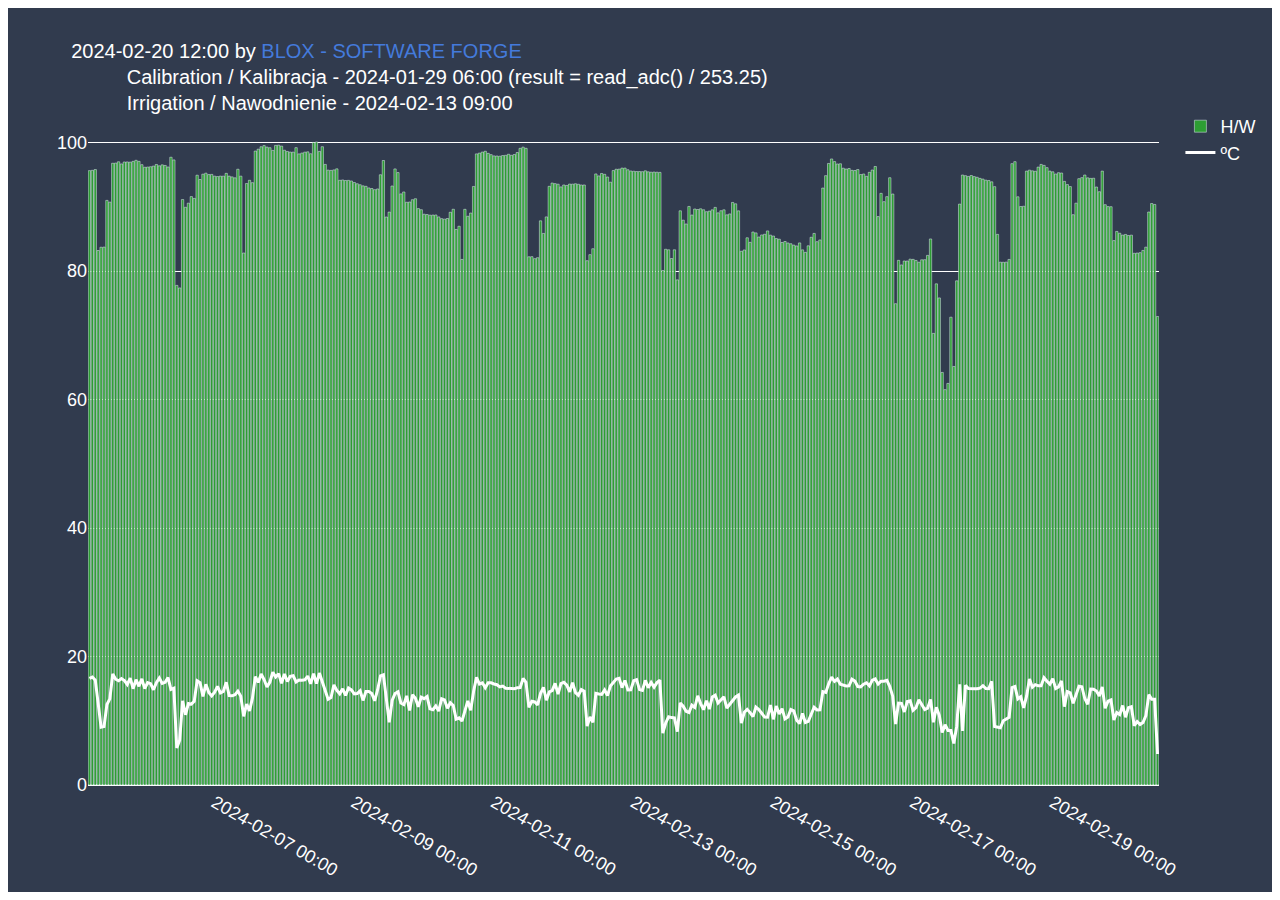
==== bar_modHUM.html @ 8aa709dc "2024-02-20 12:00 - Save: bar_modHUM.html" ====
<html>
<head><meta charset="utf-8" /></head>
<body>
    <div>                        <script type="text/javascript">window.PlotlyConfig = {MathJaxConfig: 'local'};</script>
        <script type="text/javascript">/**
* plotly.js v2.27.0
* Copyright 2012-2023, Plotly, Inc.
* All rights reserved.
* Licensed under the MIT license
*/
/*! For license information please see plotly.min.js.LICENSE.txt */
!function(t,e){"object"==typeof exports&&"object"==typeof module?module.exports=e():"function"==typeof define&&define.amd?define([],e):"object"==typeof exports?exports.Plotly=e():t.Plotly=e()}(self,(function(){return function(){var t={98847:function(t,e,r){"use strict";var n=r(71828),i={"X,X div":'direction:ltr;font-family:"Open Sans",verdana,arial,sans-serif;margin:0;padding:0;',"X input,X button":'font-family:"Open Sans",verdana,arial,sans-serif;',"X input:focus,X button:focus":"outline:none;","X a":"text-decoration:none;","X a:hover":"text-decoration:none;","X .crisp":"shape-rendering:crispEdges;","X .user-select-none":"-webkit-user-select:none;-moz-user-select:none;-ms-user-select:none;-o-user-select:none;user-select:none;","X svg":"overflow:hidden;","X svg a":"fill:#447adb;","X svg a:hover":"fill:#3c6dc5;","X .main-svg":"position:absolute;top:0;left:0;pointer-events:none;","X .main-svg .draglayer":"pointer-events:all;","X .cursor-default":"cursor:default;","X .cursor-pointer":"cursor:pointer;","X .cursor-crosshair":"cursor:crosshair;","X .cursor-move":"cursor:move;","X .cursor-col-resize":"cursor:col-resize;","X .cursor-row-resize":"cursor:row-resize;","X .cursor-ns-resize":"cursor:ns-resize;","X .cursor-ew-resize":"cursor:ew-resize;","X .cursor-sw-resize":"cursor:sw-resize;","X .cursor-s-resize":"cursor:s-resize;","X .cursor-se-resize":"cursor:se-resize;","X .cursor-w-resize":"cursor:w-resize;","X .cursor-e-resize":"cursor:e-resize;","X .cursor-nw-resize":"cursor:nw-resize;","X .cursor-n-resize":"cursor:n-resize;","X .cursor-ne-resize":"cursor:ne-resize;","X .cursor-grab":"cursor:-webkit-grab;cursor:grab;","X .modebar":"position:absolute;top:2px;right:2px;","X .ease-bg":"-webkit-transition:background-color .3s ease 0s;-moz-transition:background-color .3s ease 0s;-ms-transition:background-color .3s ease 0s;-o-transition:background-color .3s ease 0s;transition:background-color .3s ease 0s;","X .modebar--hover>:not(.watermark)":"opacity:0;-webkit-transition:opacity .3s ease 0s;-moz-transition:opacity .3s ease 0s;-ms-transition:opacity .3s ease 0s;-o-transition:opacity .3s ease 0s;transition:opacity .3s ease 0s;","X:hover .modebar--hover .modebar-group":"opacity:1;","X .modebar-group":"float:left;display:inline-block;box-sizing:border-box;padding-left:8px;position:relative;vertical-align:middle;white-space:nowrap;","X .modebar-btn":"position:relative;font-size:16px;padding:3px 4px;height:22px;cursor:pointer;line-height:normal;box-sizing:border-box;","X .modebar-btn svg":"position:relative;top:2px;","X .modebar.vertical":"display:flex;flex-direction:column;flex-wrap:wrap;align-content:flex-end;max-height:100%;","X .modebar.vertical svg":"top:-1px;","X .modebar.vertical .modebar-group":"display:block;float:none;padding-left:0px;padding-bottom:8px;","X .modebar.vertical .modebar-group .modebar-btn":"display:block;text-align:center;","X [data-title]:before,X [data-title]:after":"position:absolute;-webkit-transform:translate3d(0, 0, 0);-moz-transform:translate3d(0, 0, 0);-ms-transform:translate3d(0, 0, 0);-o-transform:translate3d(0, 0, 0);transform:translate3d(0, 0, 0);display:none;opacity:0;z-index:1001;pointer-events:none;top:110%;right:50%;","X [data-title]:hover:before,X [data-title]:hover:after":"display:block;opacity:1;","X [data-title]:before":'content:"";position:absolute;background:rgba(0,0,0,0);border:6px solid rgba(0,0,0,0);z-index:1002;margin-top:-12px;border-bottom-color:#69738a;margin-right:-6px;',"X [data-title]:after":"content:attr(data-title);background:#69738a;color:#fff;padding:8px 10px;font-size:12px;line-height:12px;white-space:nowrap;margin-right:-18px;border-radius:2px;","X .vertical [data-title]:before,X .vertical [data-title]:after":"top:0%;right:200%;","X .vertical [data-title]:before":"border:6px solid rgba(0,0,0,0);border-left-color:#69738a;margin-top:8px;margin-right:-30px;",Y:'font-family:"Open Sans",verdana,arial,sans-serif;position:fixed;top:50px;right:20px;z-index:10000;font-size:10pt;max-width:180px;',"Y p":"margin:0;","Y .notifier-note":"min-width:180px;max-width:250px;border:1px solid #fff;z-index:3000;margin:0;background-color:#8c97af;background-color:rgba(140,151,175,.9);color:#fff;padding:10px;overflow-wrap:break-word;word-wrap:break-word;-ms-hyphens:auto;-webkit-hyphens:auto;hyphens:auto;","Y .notifier-close":"color:#fff;opacity:.8;float:right;padding:0 5px;background:none;border:none;font-size:20px;font-weight:bold;line-height:20px;","Y .notifier-close:hover":"color:#444;text-decoration:none;cursor:pointer;"};for(var a in i){var o=a.replace(/^,/," ,").replace(/X/g,".js-plotly-plot .plotly").replace(/Y/g,".plotly-notifier");n.addStyleRule(o,i[a])}},98222:function(t,e,r){"use strict";t.exports=r(82887)},27206:function(t,e,r){"use strict";t.exports=r(60822)},59893:function(t,e,r){"use strict";t.exports=r(23381)},5224:function(t,e,r){"use strict";t.exports=r(83832)},59509:function(t,e,r){"use strict";t.exports=r(72201)},75557:function(t,e,r){"use strict";t.exports=r(91815)},40338:function(t,e,r){"use strict";t.exports=r(21462)},35080:function(t,e,r){"use strict";t.exports=r(51319)},61396:function(t,e,r){"use strict";t.exports=r(57516)},40549:function(t,e,r){"use strict";t.exports=r(98128)},49866:function(t,e,r){"use strict";t.exports=r(99442)},36089:function(t,e,r){"use strict";t.exports=r(93740)},19548:function(t,e,r){"use strict";t.exports=r(8729)},35831:function(t,e,r){"use strict";t.exports=r(93814)},61039:function(t,e,r){"use strict";t.exports=r(14382)},97040:function(t,e,r){"use strict";t.exports=r(51759)},77986:function(t,e,r){"use strict";t.exports=r(10421)},24296:function(t,e,r){"use strict";t.exports=r(43102)},58872:function(t,e,r){"use strict";t.exports=r(92165)},29626:function(t,e,r){"use strict";t.exports=r(3325)},65591:function(t,e,r){"use strict";t.exports=r(36071)},69738:function(t,e,r){"use strict";t.exports=r(43905)},92650:function(t,e,r){"use strict";t.exports=r(35902)},35630:function(t,e,r){"use strict";t.exports=r(69816)},73434:function(t,e,r){"use strict";t.exports=r(94507)},27909:function(t,e,r){"use strict";var n=r(19548);n.register([r(27206),r(5224),r(58872),r(65591),r(69738),r(92650),r(49866),r(25743),r(6197),r(97040),r(85461),r(73434),r(54201),r(81299),r(47645),r(35630),r(77986),r(83043),r(93005),r(96881),r(4534),r(50581),r(40549),r(77900),r(47582),r(35080),r(21641),r(17280),r(5861),r(29626),r(10021),r(65317),r(96268),r(61396),r(35831),r(16122),r(46163),r(40344),r(40338),r(48131),r(36089),r(55334),r(75557),r(19440),r(99488),r(59893),r(97393),r(98222),r(61039),r(24296),r(66398),r(59509)]),t.exports=n},46163:function(t,e,r){"use strict";t.exports=r(15154)},96881:function(t,e,r){"use strict";t.exports=r(64943)},50581:function(t,e,r){"use strict";t.exports=r(21164)},55334:function(t,e,r){"use strict";t.exports=r(54186)},65317:function(t,e,r){"use strict";t.exports=r(94873)},10021:function(t,e,r){"use strict";t.exports=r(67618)},54201:function(t,e,r){"use strict";t.exports=r(58810)},5861:function(t,e,r){"use strict";t.exports=r(20593)},16122:function(t,e,r){"use strict";t.exports=r(29396)},83043:function(t,e,r){"use strict";t.exports=r(13551)},48131:function(t,e,r){"use strict";t.exports=r(46858)},47582:function(t,e,r){"use strict";t.exports=r(17988)},21641:function(t,e,r){"use strict";t.exports=r(68868)},96268:function(t,e,r){"use strict";t.exports=r(20467)},19440:function(t,e,r){"use strict";t.exports=r(91271)},99488:function(t,e,r){"use strict";t.exports=r(21461)},97393:function(t,e,r){"use strict";t.exports=r(85956)},25743:function(t,e,r){"use strict";t.exports=r(52979)},66398:function(t,e,r){"use strict";t.exports=r(32275)},17280:function(t,e,r){"use strict";t.exports=r(6419)},77900:function(t,e,r){"use strict";t.exports=r(61510)},81299:function(t,e,r){"use strict";t.exports=r(87619)},93005:function(t,e,r){"use strict";t.exports=r(93601)},40344:function(t,e,r){"use strict";t.exports=r(96595)},47645:function(t,e,r){"use strict";t.exports=r(70954)},6197:function(t,e,r){"use strict";t.exports=r(47462)},4534:function(t,e,r){"use strict";t.exports=r(17659)},85461:function(t,e,r){"use strict";t.exports=r(19990)},82884:function(t){"use strict";t.exports=[{path:"",backoff:0},{path:"M-2.4,-3V3L0.6,0Z",backoff:.6},{path:"M-3.7,-2.5V2.5L1.3,0Z",backoff:1.3},{path:"M-4.45,-3L-1.65,-0.2V0.2L-4.45,3L1.55,0Z",backoff:1.55},{path:"M-2.2,-2.2L-0.2,-0.2V0.2L-2.2,2.2L-1.4,3L1.6,0L-1.4,-3Z",backoff:1.6},{path:"M-4.4,-2.1L-0.6,-0.2V0.2L-4.4,2.1L-4,3L2,0L-4,-3Z",backoff:2},{path:"M2,0A2,2 0 1,1 0,-2A2,2 0 0,1 2,0Z",backoff:0,noRotate:!0},{path:"M2,2V-2H-2V2Z",backoff:0,noRotate:!0}]},50215:function(t,e,r){"use strict";var n=r(82884),i=r(41940),a=r(85555),o=r(44467).templatedArray;r(24695),t.exports=o("annotation",{visible:{valType:"boolean",dflt:!0,editType:"calc+arraydraw"},text:{valType:"string",editType:"calc+arraydraw"},textangle:{valType:"angle",dflt:0,editType:"calc+arraydraw"},font:i({editType:"calc+arraydraw",colorEditType:"arraydraw"}),width:{valType:"number",min:1,dflt:null,editType:"calc+arraydraw"},height:{valType:"number",min:1,dflt:null,editType:"calc+arraydraw"},opacity:{valType:"number",min:0,max:1,dflt:1,editType:"arraydraw"},align:{valType:"enumerated",values:["left","center","right"],dflt:"center",editType:"arraydraw"},valign:{valType:"enumerated",values:["top","middle","bottom"],dflt:"middle",editType:"arraydraw"},bgcolor:{valType:"color",dflt:"rgba(0,0,0,0)",editType:"arraydraw"},bordercolor:{valType:"color",dflt:"rgba(0,0,0,0)",editType:"arraydraw"},borderpad:{valType:"number",min:0,dflt:1,editType:"calc+arraydraw"},borderwidth:{valType:"number",min:0,dflt:1,editType:"calc+arraydraw"},showarrow:{valType:"boolean",dflt:!0,editType:"calc+arraydraw"},arrowcolor:{valType:"color",editType:"arraydraw"},arrowhead:{valType:"integer",min:0,max:n.length,dflt:1,editType:"arraydraw"},startarrowhead:{valType:"integer",min:0,max:n.length,dflt:1,editType:"arraydraw"},arrowside:{valType:"flaglist",flags:["end","start"],extras:["none"],dflt:"end",editType:"arraydraw"},arrowsize:{valType:"number",min:.3,dflt:1,editType:"calc+arraydraw"},startarrowsize:{valType:"number",min:.3,dflt:1,editType:"calc+arraydraw"},arrowwidth:{valType:"number",min:.1,editType:"calc+arraydraw"},standoff:{valType:"number",min:0,dflt:0,editType:"calc+arraydraw"},startstandoff:{valType:"number",min:0,dflt:0,editType:"calc+arraydraw"},ax:{valType:"any",editType:"calc+arraydraw"},ay:{valType:"any",editType:"calc+arraydraw"},axref:{valType:"enumerated",dflt:"pixel",values:["pixel",a.idRegex.x.toString()],editType:"calc"},ayref:{valType:"enumerated",dflt:"pixel",values:["pixel",a.idRegex.y.toString()],editType:"calc"},xref:{valType:"enumerated",values:["paper",a.idRegex.x.toString()],editType:"calc"},x:{valType:"any",editType:"calc+arraydraw"},xanchor:{valType:"enumerated",values:["auto","left","center","right"],dflt:"auto",editType:"calc+arraydraw"},xshift:{valType:"number",dflt:0,editType:"calc+arraydraw"},yref:{valType:"enumerated",values:["paper",a.idRegex.y.toString()],editType:"calc"},y:{valType:"any",editType:"calc+arraydraw"},yanchor:{valType:"enumerated",values:["auto","top","middle","bottom"],dflt:"auto",editType:"calc+arraydraw"},yshift:{valType:"number",dflt:0,editType:"calc+arraydraw"},clicktoshow:{valType:"enumerated",values:[!1,"onoff","onout"],dflt:!1,editType:"arraydraw"},xclick:{valType:"any",editType:"arraydraw"},yclick:{valType:"any",editType:"arraydraw"},hovertext:{valType:"string",editType:"arraydraw"},hoverlabel:{bgcolor:{valType:"color",editType:"arraydraw"},bordercolor:{valType:"color",editType:"arraydraw"},font:i({editType:"arraydraw"}),editType:"arraydraw"},captureevents:{valType:"boolean",editType:"arraydraw"},editType:"calc",_deprecated:{ref:{valType:"string",editType:"calc"}}})},3749:function(t,e,r){"use strict";var n=r(71828),i=r(89298),a=r(92605).draw;function o(t){var e=t._fullLayout;n.filterVisible(e.annotations).forEach((function(e){var r=i.getFromId(t,e.xref),n=i.getFromId(t,e.yref),a=i.getRefType(e.xref),o=i.getRefType(e.yref);e._extremes={},"range"===a&&s(e,r),"range"===o&&s(e,n)}))}function s(t,e){var r,n=e._id,a=n.charAt(0),o=t[a],s=t["a"+a],l=t[a+"ref"],u=t["a"+a+"ref"],c=t["_"+a+"padplus"],f=t["_"+a+"padminus"],h={x:1,y:-1}[a]*t[a+"shift"],p=3*t.arrowsize*t.arrowwidth||0,d=p+h,v=p-h,g=3*t.startarrowsize*t.arrowwidth||0,y=g+h,m=g-h;if(u===l){var x=i.findExtremes(e,[e.r2c(o)],{ppadplus:d,ppadminus:v}),b=i.findExtremes(e,[e.r2c(s)],{ppadplus:Math.max(c,y),ppadminus:Math.max(f,m)});r={min:[x.min[0],b.min[0]],max:[x.max[0],b.max[0]]}}else y=s?y+s:y,m=s?m-s:m,r=i.findExtremes(e,[e.r2c(o)],{ppadplus:Math.max(c,d,y),ppadminus:Math.max(f,v,m)});t._extremes[n]=r}t.exports=function(t){var e=t._fullLayout;if(n.filterVisible(e.annotations).length&&t._fullData.length)return n.syncOrAsync([a,o],t)}},44317:function(t,e,r){"use strict";var n=r(71828),i=r(73972),a=r(44467).arrayEditor;function o(t,e){var r,n,i,a,o,l,u,c=t._fullLayout.annotations,f=[],h=[],p=[],d=(e||[]).length;for(r=0;r<c.length;r++)if(a=(i=c[r]).clicktoshow){for(n=0;n<d;n++)if(l=(o=e[n]).xaxis,u=o.yaxis,l._id===i.xref&&u._id===i.yref&&l.d2r(o.x)===s(i._xclick,l)&&u.d2r(o.y)===s(i._yclick,u)){(i.visible?"onout"===a?h:p:f).push(r);break}n===d&&i.visible&&"onout"===a&&h.push(r)}return{on:f,off:h,explicitOff:p}}function s(t,e){return"log"===e.type?e.l2r(t):e.d2r(t)}t.exports={hasClickToShow:function(t,e){var r=o(t,e);return r.on.length>0||r.explicitOff.length>0},onClick:function(t,e){var r,s,l=o(t,e),u=l.on,c=l.off.concat(l.explicitOff),f={},h=t._fullLayout.annotations;if(u.length||c.length){for(r=0;r<u.length;r++)(s=a(t.layout,"annotations",h[u[r]])).modifyItem("visible",!0),n.extendFlat(f,s.getUpdateObj());for(r=0;r<c.length;r++)(s=a(t.layout,"annotations",h[c[r]])).modifyItem("visible",!1),n.extendFlat(f,s.getUpdateObj());return i.call("update",t,{},f)}}}},25625:function(t,e,r){"use strict";var n=r(71828),i=r(7901);t.exports=function(t,e,r,a){a("opacity");var o=a("bgcolor"),s=a("bordercolor"),l=i.opacity(s);a("borderpad");var u=a("borderwidth"),c=a("showarrow");if(a("text",c?" ":r._dfltTitle.annotation),a("textangle"),n.coerceFont(a,"font",r.font),a("width"),a("align"),a("height")&&a("valign"),c){var f,h,p=a("arrowside");-1!==p.indexOf("end")&&(f=a("arrowhead"),h=a("arrowsize")),-1!==p.indexOf("start")&&(a("startarrowhead",f),a("startarrowsize",h)),a("arrowcolor",l?e.bordercolor:i.defaultLine),a("arrowwidth",2*(l&&u||1)),a("standoff"),a("startstandoff")}var d=a("hovertext"),v=r.hoverlabel||{};if(d){var g=a("hoverlabel.bgcolor",v.bgcolor||(i.opacity(o)?i.rgb(o):i.defaultLine)),y=a("hoverlabel.bordercolor",v.bordercolor||i.contrast(g));n.coerceFont(a,"hoverlabel.font",{family:v.font.family,size:v.font.size,color:v.font.color||y})}a("captureevents",!!d)}},94128:function(t,e,r){"use strict";var n=r(92770),i=r(58163);t.exports=function(t,e,r,a){e=e||{};var o="log"===r&&"linear"===e.type,s="linear"===r&&"log"===e.type;if(o||s)for(var l,u,c=t._fullLayout.annotations,f=e._id.charAt(0),h=0;h<c.length;h++)l=c[h],u="annotations["+h+"].",l[f+"ref"]===e._id&&p(f),l["a"+f+"ref"]===e._id&&p("a"+f);function p(t){var r=l[t],s=null;s=o?i(r,e.range):Math.pow(10,r),n(s)||(s=null),a(u+t,s)}}},84046:function(t,e,r){"use strict";var n=r(71828),i=r(89298),a=r(85501),o=r(25625),s=r(50215);function l(t,e,r){function a(r,i){return n.coerce(t,e,s,r,i)}var l=a("visible"),u=a("clicktoshow");if(l||u){o(t,e,r,a);for(var c=e.showarrow,f=["x","y"],h=[-10,-30],p={_fullLayout:r},d=0;d<2;d++){var v=f[d],g=i.coerceRef(t,e,p,v,"","paper");if("paper"!==g&&i.getFromId(p,g)._annIndices.push(e._index),i.coercePosition(e,p,a,g,v,.5),c){var y="a"+v,m=i.coerceRef(t,e,p,y,"pixel",["pixel","paper"]);"pixel"!==m&&m!==g&&(m=e[y]="pixel");var x="pixel"===m?h[d]:.4;i.coercePosition(e,p,a,m,y,x)}a(v+"anchor"),a(v+"shift")}if(n.noneOrAll(t,e,["x","y"]),c&&n.noneOrAll(t,e,["ax","ay"]),u){var b=a("xclick"),_=a("yclick");e._xclick=void 0===b?e.x:i.cleanPosition(b,p,e.xref),e._yclick=void 0===_?e.y:i.cleanPosition(_,p,e.yref)}}}t.exports=function(t,e){a(t,e,{name:"annotations",handleItemDefaults:l})}},92605:function(t,e,r){"use strict";var n=r(39898),i=r(73972),a=r(74875),o=r(71828),s=o.strTranslate,l=r(89298),u=r(7901),c=r(91424),f=r(30211),h=r(63893),p=r(6964),d=r(28569),v=r(44467).arrayEditor,g=r(13011);function y(t,e){var r=t._fullLayout.annotations[e]||{},n=l.getFromId(t,r.xref),i=l.getFromId(t,r.yref);n&&n.setScale(),i&&i.setScale(),x(t,r,e,!1,n,i)}function m(t,e,r,n,i){var a=i[r],o=i[r+"ref"],s=-1!==r.indexOf("y"),u="domain"===l.getRefType(o),c=s?n.h:n.w;return t?u?a+(s?-e:e)/t._length:t.p2r(t.r2p(a)+e):a+(s?-e:e)/c}function x(t,e,r,a,y,x){var b,_,w=t._fullLayout,T=t._fullLayout._size,k=t._context.edits;a?(b="annotation-"+a,_=a+".annotations"):(b="annotation",_="annotations");var A=v(t.layout,_,e),M=A.modifyBase,S=A.modifyItem,E=A.getUpdateObj;w._infolayer.selectAll("."+b+'[data-index="'+r+'"]').remove();var L="clip"+w._uid+"_ann"+r;if(e._input&&!1!==e.visible){var C={x:{},y:{}},P=+e.textangle||0,O=w._infolayer.append("g").classed(b,!0).attr("data-index",String(r)).style("opacity",e.opacity),I=O.append("g").classed("annotation-text-g",!0),D=k[e.showarrow?"annotationTail":"annotationPosition"],z=e.captureevents||k.annotationText||D,R=I.append("g").style("pointer-events",z?"all":null).call(p,"pointer").on("click",(function(){t._dragging=!1,t.emit("plotly_clickannotation",Z(n.event))}));e.hovertext&&R.on("mouseover",(function(){var r=e.hoverlabel,n=r.font,i=this.getBoundingClientRect(),a=t.getBoundingClientRect();f.loneHover({x0:i.left-a.left,x1:i.right-a.left,y:(i.top+i.bottom)/2-a.top,text:e.hovertext,color:r.bgcolor,borderColor:r.bordercolor,fontFamily:n.family,fontSize:n.size,fontColor:n.color},{container:w._hoverlayer.node(),outerContainer:w._paper.node(),gd:t})})).on("mouseout",(function(){f.loneUnhover(w._hoverlayer.node())}));var F=e.borderwidth,B=e.borderpad,N=F+B,j=R.append("rect").attr("class","bg").style("stroke-width",F+"px").call(u.stroke,e.bordercolor).call(u.fill,e.bgcolor),U=e.width||e.height,V=w._topclips.selectAll("#"+L).data(U?[0]:[]);V.enter().append("clipPath").classed("annclip",!0).attr("id",L).append("rect"),V.exit().remove();var H=e.font,q=w._meta?o.templateString(e.text,w._meta):e.text,G=R.append("text").classed("annotation-text",!0).text(q);k.annotationText?G.call(h.makeEditable,{delegate:R,gd:t}).call(Y).on("edit",(function(r){e.text=r,this.call(Y),S("text",r),y&&y.autorange&&M(y._name+".autorange",!0),x&&x.autorange&&M(x._name+".autorange",!0),i.call("_guiRelayout",t,E())})):G.call(Y)}else n.selectAll("#"+L).remove();function Z(t){var n={index:r,annotation:e._input,fullAnnotation:e,event:t};return a&&(n.subplotId=a),n}function Y(r){return r.call(c.font,H).attr({"text-anchor":{left:"start",right:"end"}[e.align]||"middle"}),h.convertToTspans(r,t,W),r}function W(){var r=G.selectAll("a");1===r.size()&&r.text()===G.text()&&R.insert("a",":first-child").attr({"xlink:xlink:href":r.attr("xlink:href"),"xlink:xlink:show":r.attr("xlink:show")}).style({cursor:"pointer"}).node().appendChild(j.node());var n=R.select(".annotation-text-math-group"),f=!n.empty(),v=c.bBox((f?n:G).node()),b=v.width,_=v.height,A=e.width||b,z=e.height||_,B=Math.round(A+2*N),H=Math.round(z+2*N);function q(t,e){return"auto"===e&&(e=t<1/3?"left":t>2/3?"right":"center"),{center:0,middle:0,left:.5,bottom:-.5,right:-.5,top:.5}[e]}for(var Y=!1,W=["x","y"],X=0;X<W.length;X++){var J,K,$,Q,tt,et=W[X],rt=e[et+"ref"]||et,nt=e["a"+et+"ref"],it={x:y,y:x}[et],at=(P+("x"===et?0:-90))*Math.PI/180,ot=B*Math.cos(at),st=H*Math.sin(at),lt=Math.abs(ot)+Math.abs(st),ut=e[et+"anchor"],ct=e[et+"shift"]*("x"===et?1:-1),ft=C[et],ht=l.getRefType(rt);if(it&&"domain"!==ht){var pt=it.r2fraction(e[et]);(pt<0||pt>1)&&(nt===rt?((pt=it.r2fraction(e["a"+et]))<0||pt>1)&&(Y=!0):Y=!0),J=it._offset+it.r2p(e[et]),Q=.5}else{var dt="domain"===ht;"x"===et?($=e[et],J=dt?it._offset+it._length*$:J=T.l+T.w*$):($=1-e[et],J=dt?it._offset+it._length*$:J=T.t+T.h*$),Q=e.showarrow?.5:$}if(e.showarrow){ft.head=J;var vt=e["a"+et];if(tt=ot*q(.5,e.xanchor)-st*q(.5,e.yanchor),nt===rt){var gt=l.getRefType(nt);"domain"===gt?("y"===et&&(vt=1-vt),ft.tail=it._offset+it._length*vt):"paper"===gt?"y"===et?(vt=1-vt,ft.tail=T.t+T.h*vt):ft.tail=T.l+T.w*vt:ft.tail=it._offset+it.r2p(vt),K=tt}else ft.tail=J+vt,K=tt+vt;ft.text=ft.tail+tt;var yt=w["x"===et?"width":"height"];if("paper"===rt&&(ft.head=o.constrain(ft.head,1,yt-1)),"pixel"===nt){var mt=-Math.max(ft.tail-3,ft.text),xt=Math.min(ft.tail+3,ft.text)-yt;mt>0?(ft.tail+=mt,ft.text+=mt):xt>0&&(ft.tail-=xt,ft.text-=xt)}ft.tail+=ct,ft.head+=ct}else K=tt=lt*q(Q,ut),ft.text=J+tt;ft.text+=ct,tt+=ct,K+=ct,e["_"+et+"padplus"]=lt/2+K,e["_"+et+"padminus"]=lt/2-K,e["_"+et+"size"]=lt,e["_"+et+"shift"]=tt}if(Y)R.remove();else{var bt=0,_t=0;if("left"!==e.align&&(bt=(A-b)*("center"===e.align?.5:1)),"top"!==e.valign&&(_t=(z-_)*("middle"===e.valign?.5:1)),f)n.select("svg").attr({x:N+bt-1,y:N+_t}).call(c.setClipUrl,U?L:null,t);else{var wt=N+_t-v.top,Tt=N+bt-v.left;G.call(h.positionText,Tt,wt).call(c.setClipUrl,U?L:null,t)}V.select("rect").call(c.setRect,N,N,A,z),j.call(c.setRect,F/2,F/2,B-F,H-F),R.call(c.setTranslate,Math.round(C.x.text-B/2),Math.round(C.y.text-H/2)),I.attr({transform:"rotate("+P+","+C.x.text+","+C.y.text+")"});var kt,At=function(r,n){O.selectAll(".annotation-arrow-g").remove();var l=C.x.head,f=C.y.head,h=C.x.tail+r,p=C.y.tail+n,v=C.x.text+r,b=C.y.text+n,_=o.rotationXYMatrix(P,v,b),w=o.apply2DTransform(_),A=o.apply2DTransform2(_),L=+j.attr("width"),D=+j.attr("height"),z=v-.5*L,F=z+L,B=b-.5*D,N=B+D,U=[[z,B,z,N],[z,N,F,N],[F,N,F,B],[F,B,z,B]].map(A);if(!U.reduce((function(t,e){return t^!!o.segmentsIntersect(l,f,l+1e6,f+1e6,e[0],e[1],e[2],e[3])}),!1)){U.forEach((function(t){var e=o.segmentsIntersect(h,p,l,f,t[0],t[1],t[2],t[3]);e&&(h=e.x,p=e.y)}));var V=e.arrowwidth,H=e.arrowcolor,q=e.arrowside,G=O.append("g").style({opacity:u.opacity(H)}).classed("annotation-arrow-g",!0),Z=G.append("path").attr("d","M"+h+","+p+"L"+l+","+f).style("stroke-width",V+"px").call(u.stroke,u.rgb(H));if(g(Z,q,e),k.annotationPosition&&Z.node().parentNode&&!a){var Y=l,W=f;if(e.standoff){var X=Math.sqrt(Math.pow(l-h,2)+Math.pow(f-p,2));Y+=e.standoff*(h-l)/X,W+=e.standoff*(p-f)/X}var J,K,$=G.append("path").classed("annotation-arrow",!0).classed("anndrag",!0).classed("cursor-move",!0).attr({d:"M3,3H-3V-3H3ZM0,0L"+(h-Y)+","+(p-W),transform:s(Y,W)}).style("stroke-width",V+6+"px").call(u.stroke,"rgba(0,0,0,0)").call(u.fill,"rgba(0,0,0,0)");d.init({element:$.node(),gd:t,prepFn:function(){var t=c.getTranslate(R);J=t.x,K=t.y,y&&y.autorange&&M(y._name+".autorange",!0),x&&x.autorange&&M(x._name+".autorange",!0)},moveFn:function(t,r){var n=w(J,K),i=n[0]+t,a=n[1]+r;R.call(c.setTranslate,i,a),S("x",m(y,t,"x",T,e)),S("y",m(x,r,"y",T,e)),e.axref===e.xref&&S("ax",m(y,t,"ax",T,e)),e.ayref===e.yref&&S("ay",m(x,r,"ay",T,e)),G.attr("transform",s(t,r)),I.attr({transform:"rotate("+P+","+i+","+a+")"})},doneFn:function(){i.call("_guiRelayout",t,E());var e=document.querySelector(".js-notes-box-panel");e&&e.redraw(e.selectedObj)}})}}};e.showarrow&&At(0,0),D&&d.init({element:R.node(),gd:t,prepFn:function(){kt=I.attr("transform")},moveFn:function(t,r){var n="pointer";if(e.showarrow)e.axref===e.xref?S("ax",m(y,t,"ax",T,e)):S("ax",e.ax+t),e.ayref===e.yref?S("ay",m(x,r,"ay",T.w,e)):S("ay",e.ay+r),At(t,r);else{if(a)return;var i,o;if(y)i=m(y,t,"x",T,e);else{var l=e._xsize/T.w,u=e.x+(e._xshift-e.xshift)/T.w-l/2;i=d.align(u+t/T.w,l,0,1,e.xanchor)}if(x)o=m(x,r,"y",T,e);else{var c=e._ysize/T.h,f=e.y-(e._yshift+e.yshift)/T.h-c/2;o=d.align(f-r/T.h,c,0,1,e.yanchor)}S("x",i),S("y",o),y&&x||(n=d.getCursor(y?.5:i,x?.5:o,e.xanchor,e.yanchor))}I.attr({transform:s(t,r)+kt}),p(R,n)},clickFn:function(r,n){e.captureevents&&t.emit("plotly_clickannotation",Z(n))},doneFn:function(){p(R),i.call("_guiRelayout",t,E());var e=document.querySelector(".js-notes-box-panel");e&&e.redraw(e.selectedObj)}})}}}t.exports={draw:function(t){var e=t._fullLayout;e._infolayer.selectAll(".annotation").remove();for(var r=0;r<e.annotations.length;r++)e.annotations[r].visible&&y(t,r);return a.previousPromises(t)},drawOne:y,drawRaw:x}},13011:function(t,e,r){"use strict";var n=r(39898),i=r(7901),a=r(82884),o=r(71828),s=o.strScale,l=o.strRotate,u=o.strTranslate;t.exports=function(t,e,r){var o,c,f,h,p=t.node(),d=a[r.arrowhead||0],v=a[r.startarrowhead||0],g=(r.arrowwidth||1)*(r.arrowsize||1),y=(r.arrowwidth||1)*(r.startarrowsize||1),m=e.indexOf("start")>=0,x=e.indexOf("end")>=0,b=d.backoff*g+r.standoff,_=v.backoff*y+r.startstandoff;if("line"===p.nodeName){o={x:+t.attr("x1"),y:+t.attr("y1")},c={x:+t.attr("x2"),y:+t.attr("y2")};var w=o.x-c.x,T=o.y-c.y;if(h=(f=Math.atan2(T,w))+Math.PI,b&&_&&b+_>Math.sqrt(w*w+T*T))return void D();if(b){if(b*b>w*w+T*T)return void D();var k=b*Math.cos(f),A=b*Math.sin(f);c.x+=k,c.y+=A,t.attr({x2:c.x,y2:c.y})}if(_){if(_*_>w*w+T*T)return void D();var M=_*Math.cos(f),S=_*Math.sin(f);o.x-=M,o.y-=S,t.attr({x1:o.x,y1:o.y})}}else if("path"===p.nodeName){var E=p.getTotalLength(),L="";if(E<b+_)return void D();var C=p.getPointAtLength(0),P=p.getPointAtLength(.1);f=Math.atan2(C.y-P.y,C.x-P.x),o=p.getPointAtLength(Math.min(_,E)),L="0px,"+_+"px,";var O=p.getPointAtLength(E),I=p.getPointAtLength(E-.1);h=Math.atan2(O.y-I.y,O.x-I.x),c=p.getPointAtLength(Math.max(0,E-b)),L+=E-(L?_+b:b)+"px,"+E+"px",t.style("stroke-dasharray",L)}function D(){t.style("stroke-dasharray","0px,100px")}function z(e,a,o,c){e.path&&(e.noRotate&&(o=0),n.select(p.parentNode).append("path").attr({class:t.attr("class"),d:e.path,transform:u(a.x,a.y)+l(180*o/Math.PI)+s(c)}).style({fill:i.rgb(r.arrowcolor),"stroke-width":0}))}m&&z(v,o,f,y),x&&z(d,c,h,g)}},32745:function(t,e,r){"use strict";var n=r(92605),i=r(44317);t.exports={moduleType:"component",name:"annotations",layoutAttributes:r(50215),supplyLayoutDefaults:r(84046),includeBasePlot:r(76325)("annotations"),calcAutorange:r(3749),draw:n.draw,drawOne:n.drawOne,drawRaw:n.drawRaw,hasClickToShow:i.hasClickToShow,onClick:i.onClick,convertCoords:r(94128)}},26997:function(t,e,r){"use strict";var n=r(50215),i=r(30962).overrideAll,a=r(44467).templatedArray;t.exports=i(a("annotation",{visible:n.visible,x:{valType:"any"},y:{valType:"any"},z:{valType:"any"},ax:{valType:"number"},ay:{valType:"number"},xanchor:n.xanchor,xshift:n.xshift,yanchor:n.yanchor,yshift:n.yshift,text:n.text,textangle:n.textangle,font:n.font,width:n.width,height:n.height,opacity:n.opacity,align:n.align,valign:n.valign,bgcolor:n.bgcolor,bordercolor:n.bordercolor,borderpad:n.borderpad,borderwidth:n.borderwidth,showarrow:n.showarrow,arrowcolor:n.arrowcolor,arrowhead:n.arrowhead,startarrowhead:n.startarrowhead,arrowside:n.arrowside,arrowsize:n.arrowsize,startarrowsize:n.startarrowsize,arrowwidth:n.arrowwidth,standoff:n.standoff,startstandoff:n.startstandoff,hovertext:n.hovertext,hoverlabel:n.hoverlabel,captureevents:n.captureevents}),"calc","from-root")},5485:function(t,e,r){"use strict";var n=r(71828),i=r(89298);function a(t,e){var r=e.fullSceneLayout.domain,a=e.fullLayout._size,o={pdata:null,type:"linear",autorange:!1,range:[-1/0,1/0]};t._xa={},n.extendFlat(t._xa,o),i.setConvert(t._xa),t._xa._offset=a.l+r.x[0]*a.w,t._xa.l2p=function(){return.5*(1+t._pdata[0]/t._pdata[3])*a.w*(r.x[1]-r.x[0])},t._ya={},n.extendFlat(t._ya,o),i.setConvert(t._ya),t._ya._offset=a.t+(1-r.y[1])*a.h,t._ya.l2p=function(){return.5*(1-t._pdata[1]/t._pdata[3])*a.h*(r.y[1]-r.y[0])}}t.exports=function(t){for(var e=t.fullSceneLayout.annotations,r=0;r<e.length;r++)a(e[r],t);t.fullLayout._infolayer.selectAll(".annotation-"+t.id).remove()}},20226:function(t,e,r){"use strict";var n=r(71828),i=r(89298),a=r(85501),o=r(25625),s=r(26997);function l(t,e,r,a){function l(r,i){return n.coerce(t,e,s,r,i)}function u(t){var n=t+"axis",a={_fullLayout:{}};return a._fullLayout[n]=r[n],i.coercePosition(e,a,l,t,t,.5)}l("visible")&&(o(t,e,a.fullLayout,l),u("x"),u("y"),u("z"),n.noneOrAll(t,e,["x","y","z"]),e.xref="x",e.yref="y",e.zref="z",l("xanchor"),l("yanchor"),l("xshift"),l("yshift"),e.showarrow&&(e.axref="pixel",e.ayref="pixel",l("ax",-10),l("ay",-30),n.noneOrAll(t,e,["ax","ay"])))}t.exports=function(t,e,r){a(t,e,{name:"annotations",handleItemDefaults:l,fullLayout:r.fullLayout})}},82188:function(t,e,r){"use strict";var n=r(92605).drawRaw,i=r(63538),a=["x","y","z"];t.exports=function(t){for(var e=t.fullSceneLayout,r=t.dataScale,o=e.annotations,s=0;s<o.length;s++){for(var l=o[s],u=!1,c=0;c<3;c++){var f=a[c],h=l[f],p=e[f+"axis"].r2fraction(h);if(p<0||p>1){u=!0;break}}u?t.fullLayout._infolayer.select(".annotation-"+t.id+'[data-index="'+s+'"]').remove():(l._pdata=i(t.glplot.cameraParams,[e.xaxis.r2l(l.x)*r[0],e.yaxis.r2l(l.y)*r[1],e.zaxis.r2l(l.z)*r[2]]),n(t.graphDiv,l,s,t.id,l._xa,l._ya))}}},2468:function(t,e,r){"use strict";var n=r(73972),i=r(71828);t.exports={moduleType:"component",name:"annotations3d",schema:{subplots:{scene:{annotations:r(26997)}}},layoutAttributes:r(26997),handleDefaults:r(20226),includeBasePlot:function(t,e){var r=n.subplotsRegistry.gl3d;if(r)for(var a=r.attrRegex,o=Object.keys(t),s=0;s<o.length;s++){var l=o[s];a.test(l)&&(t[l].annotations||[]).length&&(i.pushUnique(e._basePlotModules,r),i.pushUnique(e._subplots.gl3d,l))}},convert:r(5485),draw:r(82188)}},7561:function(t,e,r){"use strict";t.exports=r(63489),r(94338),r(3961),r(38751),r(86825),r(37715),r(99384),r(43805),r(88874),r(83290),r(29108),r(55422),r(94320),r(31320),r(51367),r(21457)},72201:function(t,e,r){"use strict";var n=r(7561),i=r(71828),a=r(50606),o=a.EPOCHJD,s=a.ONEDAY,l={valType:"enumerated",values:i.sortObjectKeys(n.calendars),editType:"calc",dflt:"gregorian"},u=function(t,e,r,n){var a={};return a[r]=l,i.coerce(t,e,a,r,n)},c="##",f={d:{0:"dd","-":"d"},e:{0:"d","-":"d"},a:{0:"D","-":"D"},A:{0:"DD","-":"DD"},j:{0:"oo","-":"o"},W:{0:"ww","-":"w"},m:{0:"mm","-":"m"},b:{0:"M","-":"M"},B:{0:"MM","-":"MM"},y:{0:"yy","-":"yy"},Y:{0:"yyyy","-":"yyyy"},U:c,w:c,c:{0:"D M d %X yyyy","-":"D M d %X yyyy"},x:{0:"mm/dd/yyyy","-":"mm/dd/yyyy"}},h={};function p(t){var e=h[t];return e||(h[t]=n.instance(t))}function d(t){return i.extendFlat({},l,{description:t})}function v(t){return"Sets the calendar system to use with `"+t+"` date data."}var g={xcalendar:d(v("x"))},y=i.extendFlat({},g,{ycalendar:d(v("y"))}),m=i.extendFlat({},y,{zcalendar:d(v("z"))}),x=d(["Sets the calendar system to use for `range` and `tick0`","if this is a date axis. This does not set the calendar for","interpreting data on this axis, that's specified in the trace","or via the global `layout.calendar`"].join(" "));t.exports={moduleType:"component",name:"calendars",schema:{traces:{scatter:y,bar:y,box:y,heatmap:y,contour:y,histogram:y,histogram2d:y,histogram2dcontour:y,scatter3d:m,surface:m,mesh3d:m,scattergl:y,ohlc:g,candlestick:g},layout:{calendar:d(["Sets the default calendar system to use for interpreting and","displaying dates throughout the plot."].join(" "))},subplots:{xaxis:{calendar:x},yaxis:{calendar:x},scene:{xaxis:{calendar:x},yaxis:{calendar:x},zaxis:{calendar:x}},polar:{radialaxis:{calendar:x}}},transforms:{filter:{valuecalendar:d(["WARNING: All transforms are deprecated and may be removed from the API in next major version.","Sets the calendar system to use for `value`, if it is a date."].join(" ")),targetcalendar:d(["WARNING: All transforms are deprecated and may be removed from the API in next major version.","Sets the calendar system to use for `target`, if it is an","array of dates. If `target` is a string (eg *x*) we use the","corresponding trace attribute (eg `xcalendar`) if it exists,","even if `targetcalendar` is provided."].join(" "))}}},layoutAttributes:l,handleDefaults:u,handleTraceDefaults:function(t,e,r,n){for(var i=0;i<r.length;i++)u(t,e,r[i]+"calendar",n.calendar)},CANONICAL_SUNDAY:{chinese:"2000-01-02",coptic:"2000-01-03",discworld:"2000-01-03",ethiopian:"2000-01-05",hebrew:"5000-01-01",islamic:"1000-01-02",julian:"2000-01-03",mayan:"5000-01-01",nanakshahi:"1000-01-05",nepali:"2000-01-05",persian:"1000-01-01",jalali:"1000-01-01",taiwan:"1000-01-04",thai:"2000-01-04",ummalqura:"1400-01-06"},CANONICAL_TICK:{chinese:"2000-01-01",coptic:"2000-01-01",discworld:"2000-01-01",ethiopian:"2000-01-01",hebrew:"5000-01-01",islamic:"1000-01-01",julian:"2000-01-01",mayan:"5000-01-01",nanakshahi:"1000-01-01",nepali:"2000-01-01",persian:"1000-01-01",jalali:"1000-01-01",taiwan:"1000-01-01",thai:"2000-01-01",ummalqura:"1400-01-01"},DFLTRANGE:{chinese:["2000-01-01","2001-01-01"],coptic:["1700-01-01","1701-01-01"],discworld:["1800-01-01","1801-01-01"],ethiopian:["2000-01-01","2001-01-01"],hebrew:["5700-01-01","5701-01-01"],islamic:["1400-01-01","1401-01-01"],julian:["2000-01-01","2001-01-01"],mayan:["5200-01-01","5201-01-01"],nanakshahi:["0500-01-01","0501-01-01"],nepali:["2000-01-01","2001-01-01"],persian:["1400-01-01","1401-01-01"],jalali:["1400-01-01","1401-01-01"],taiwan:["0100-01-01","0101-01-01"],thai:["2500-01-01","2501-01-01"],ummalqura:["1400-01-01","1401-01-01"]},getCal:p,worldCalFmt:function(t,e,r){for(var n,i,a,l,u,h=Math.floor((e+.05)/s)+o,d=p(r).fromJD(h),v=0;-1!==(v=t.indexOf("%",v));)"0"===(n=t.charAt(v+1))||"-"===n||"_"===n?(a=3,i=t.charAt(v+2),"_"===n&&(n="-")):(i=n,n="0",a=2),(l=f[i])?(u=l===c?c:d.formatDate(l[n]),t=t.substr(0,v)+u+t.substr(v+a),v+=u.length):v+=a;return t}}},22399:function(t,e){"use strict";e.defaults=["#1f77b4","#ff7f0e","#2ca02c","#d62728","#9467bd","#8c564b","#e377c2","#7f7f7f","#bcbd22","#17becf"],e.defaultLine="#444",e.lightLine="#eee",e.background="#fff",e.borderLine="#BEC8D9",e.lightFraction=1e3/11},7901:function(t,e,r){"use strict";var n=r(84267),i=r(92770),a=r(73627).isTypedArray,o=t.exports={},s=r(22399);o.defaults=s.defaults;var l=o.defaultLine=s.defaultLine;o.lightLine=s.lightLine;var u=o.background=s.background;function c(t){if(i(t)||"string"!=typeof t)return t;var e=t.trim();if("rgb"!==e.substr(0,3))return t;var r=e.match(/^rgba?\s*\(([^()]*)\)$/);if(!r)return t;var n=r[1].trim().split(/\s*[\s,]\s*/),a="a"===e.charAt(3)&&4===n.length;if(!a&&3!==n.length)return t;for(var o=0;o<n.length;o++){if(!n[o].length)return t;if(n[o]=Number(n[o]),!(n[o]>=0))return t;if(3===o)n[o]>1&&(n[o]=1);else if(n[o]>=1)return t}var s=Math.round(255*n[0])+", "+Math.round(255*n[1])+", "+Math.round(255*n[2]);return a?"rgba("+s+", "+n[3]+")":"rgb("+s+")"}o.tinyRGB=function(t){var e=t.toRgb();return"rgb("+Math.round(e.r)+", "+Math.round(e.g)+", "+Math.round(e.b)+")"},o.rgb=function(t){return o.tinyRGB(n(t))},o.opacity=function(t){return t?n(t).getAlpha():0},o.addOpacity=function(t,e){var r=n(t).toRgb();return"rgba("+Math.round(r.r)+", "+Math.round(r.g)+", "+Math.round(r.b)+", "+e+")"},o.combine=function(t,e){var r=n(t).toRgb();if(1===r.a)return n(t).toRgbString();var i=n(e||u).toRgb(),a=1===i.a?i:{r:255*(1-i.a)+i.r*i.a,g:255*(1-i.a)+i.g*i.a,b:255*(1-i.a)+i.b*i.a},o={r:a.r*(1-r.a)+r.r*r.a,g:a.g*(1-r.a)+r.g*r.a,b:a.b*(1-r.a)+r.b*r.a};return n(o).toRgbString()},o.contrast=function(t,e,r){var i=n(t);return 1!==i.getAlpha()&&(i=n(o.combine(t,u))),(i.isDark()?e?i.lighten(e):u:r?i.darken(r):l).toString()},o.stroke=function(t,e){var r=n(e);t.style({stroke:o.tinyRGB(r),"stroke-opacity":r.getAlpha()})},o.fill=function(t,e){var r=n(e);t.style({fill:o.tinyRGB(r),"fill-opacity":r.getAlpha()})},o.clean=function(t){if(t&&"object"==typeof t){var e,r,n,i,s=Object.keys(t);for(e=0;e<s.length;e++)if(i=t[n=s[e]],"color"===n.substr(n.length-5))if(Array.isArray(i))for(r=0;r<i.length;r++)i[r]=c(i[r]);else t[n]=c(i);else if("colorscale"===n.substr(n.length-10)&&Array.isArray(i))for(r=0;r<i.length;r++)Array.isArray(i[r])&&(i[r][1]=c(i[r][1]));else if(Array.isArray(i)){var l=i[0];if(!Array.isArray(l)&&l&&"object"==typeof l)for(r=0;r<i.length;r++)o.clean(i[r])}else i&&"object"==typeof i&&!a(i)&&o.clean(i)}}},63583:function(t,e,r){"use strict";var n=r(13838),i=r(41940),a=r(1426).extendFlat,o=r(30962).overrideAll;t.exports=o({orientation:{valType:"enumerated",values:["h","v"],dflt:"v"},thicknessmode:{valType:"enumerated",values:["fraction","pixels"],dflt:"pixels"},thickness:{valType:"number",min:0,dflt:30},lenmode:{valType:"enumerated",values:["fraction","pixels"],dflt:"fraction"},len:{valType:"number",min:0,dflt:1},x:{valType:"number"},xref:{valType:"enumerated",dflt:"paper",values:["container","paper"],editType:"layoutstyle"},xanchor:{valType:"enumerated",values:["left","center","right"]},xpad:{valType:"number",min:0,dflt:10},y:{valType:"number"},yref:{valType:"enumerated",dflt:"paper",values:["container","paper"],editType:"layoutstyle"},yanchor:{valType:"enumerated",values:["top","middle","bottom"]},ypad:{valType:"number",min:0,dflt:10},outlinecolor:n.linecolor,outlinewidth:n.linewidth,bordercolor:n.linecolor,borderwidth:{valType:"number",min:0,dflt:0},bgcolor:{valType:"color",dflt:"rgba(0,0,0,0)"},tickmode:n.minor.tickmode,nticks:n.nticks,tick0:n.tick0,dtick:n.dtick,tickvals:n.tickvals,ticktext:n.ticktext,ticks:a({},n.ticks,{dflt:""}),ticklabeloverflow:a({},n.ticklabeloverflow,{}),ticklabelposition:{valType:"enumerated",values:["outside","inside","outside top","inside top","outside left","inside left","outside right","inside right","outside bottom","inside bottom"],dflt:"outside"},ticklen:n.ticklen,tickwidth:n.tickwidth,tickcolor:n.tickcolor,ticklabelstep:n.ticklabelstep,showticklabels:n.showticklabels,labelalias:n.labelalias,tickfont:i({}),tickangle:n.tickangle,tickformat:n.tickformat,tickformatstops:n.tickformatstops,tickprefix:n.tickprefix,showtickprefix:n.showtickprefix,ticksuffix:n.ticksuffix,showticksuffix:n.showticksuffix,separatethousands:n.separatethousands,exponentformat:n.exponentformat,minexponent:n.minexponent,showexponent:n.showexponent,title:{text:{valType:"string"},font:i({}),side:{valType:"enumerated",values:["right","top","bottom"]}},_deprecated:{title:{valType:"string"},titlefont:i({}),titleside:{valType:"enumerated",values:["right","top","bottom"],dflt:"top"}}},"colorbars","from-root")},30939:function(t){"use strict";t.exports={cn:{colorbar:"colorbar",cbbg:"cbbg",cbfill:"cbfill",cbfills:"cbfills",cbline:"cbline",cblines:"cblines",cbaxis:"cbaxis",cbtitleunshift:"cbtitleunshift",cbtitle:"cbtitle",cboutline:"cboutline",crisp:"crisp",jsPlaceholder:"js-placeholder"}}},62499:function(t,e,r){"use strict";var n=r(71828),i=r(44467),a=r(26218),o=r(38701),s=r(96115),l=r(89426),u=r(63583);t.exports=function(t,e,r){var c=i.newContainer(e,"colorbar"),f=t.colorbar||{};function h(t,e){return n.coerce(f,c,u,t,e)}var p=r.margin||{t:0,b:0,l:0,r:0},d=r.width-p.l-p.r,v=r.height-p.t-p.b,g="v"===h("orientation"),y=h("thicknessmode");h("thickness","fraction"===y?30/(g?d:v):30);var m=h("lenmode");h("len","fraction"===m?1:g?v:d);var x,b,_,w="paper"===h("yref"),T="paper"===h("xref"),k="left";g?(_="middle",k=T?"left":"right",x=T?1.02:1,b=.5):(_=w?"bottom":"top",k="center",x=.5,b=w?1.02:1),n.coerce(f,c,{x:{valType:"number",min:T?-2:0,max:T?3:1,dflt:x}},"x"),n.coerce(f,c,{y:{valType:"number",min:w?-2:0,max:w?3:1,dflt:b}},"y"),h("xanchor",k),h("xpad"),h("yanchor",_),h("ypad"),n.noneOrAll(f,c,["x","y"]),h("outlinecolor"),h("outlinewidth"),h("bordercolor"),h("borderwidth"),h("bgcolor");var A=n.coerce(f,c,{ticklabelposition:{valType:"enumerated",dflt:"outside",values:g?["outside","inside","outside top","inside top","outside bottom","inside bottom"]:["outside","inside","outside left","inside left","outside right","inside right"]}},"ticklabelposition");h("ticklabeloverflow",-1!==A.indexOf("inside")?"hide past domain":"hide past div"),a(f,c,h,"linear");var M=r.font,S={outerTicks:!1,font:M};-1!==A.indexOf("inside")&&(S.bgColor="black"),l(f,c,h,"linear",S),s(f,c,h,"linear",S),o(f,c,h,"linear",S),h("title.text",r._dfltTitle.colorbar);var E=c.showticklabels?c.tickfont:M,L=n.extendFlat({},E,{color:M.color,size:n.bigFont(E.size)});n.coerceFont(h,"title.font",L),h("title.side",g?"top":"right")}},98981:function(t,e,r){"use strict";var n=r(39898),i=r(84267),a=r(74875),o=r(73972),s=r(89298),l=r(28569),u=r(71828),c=u.strTranslate,f=r(1426).extendFlat,h=r(6964),p=r(91424),d=r(7901),v=r(92998),g=r(63893),y=r(52075).flipScale,m=r(71453),x=r(52830),b=r(13838),_=r(18783),w=_.LINE_SPACING,T=_.FROM_TL,k=_.FROM_BR,A=r(30939).cn;t.exports={draw:function(t){var e=t._fullLayout._infolayer.selectAll("g."+A.colorbar).data(function(t){var e,r,n,i,a=t._fullLayout,o=t.calcdata,s=[];function l(t){return f(t,{_fillcolor:null,_line:{color:null,width:null,dash:null},_levels:{start:null,end:null,size:null},_filllevels:null,_fillgradient:null,_zrange:null})}function u(){"function"==typeof i.calc?i.calc(t,n,e):(e._fillgradient=r.reversescale?y(r.colorscale):r.colorscale,e._zrange=[r[i.min],r[i.max]])}for(var c=0;c<o.length;c++){var h=o[c];if((n=h[0].trace)._module){var p=n._module.colorbar;if(!0===n.visible&&p)for(var d=Array.isArray(p),v=d?p:[p],g=0;g<v.length;g++){var m=(i=v[g]).container;(r=m?n[m]:n)&&r.showscale&&((e=l(r.colorbar))._id="cb"+n.uid+(d&&m?"-"+m:""),e._traceIndex=n.index,e._propPrefix=(m?m+".":"")+"colorbar.",e._meta=n._meta,u(),s.push(e))}}}for(var x in a._colorAxes)if((r=a[x]).showscale){var b=a._colorAxes[x];(e=l(r.colorbar))._id="cb"+x,e._propPrefix=x+".colorbar.",e._meta=a._meta,i={min:"cmin",max:"cmax"},"heatmap"!==b[0]&&(n=b[1],i.calc=n._module.colorbar.calc),u(),s.push(e)}return s}(t),(function(t){return t._id}));e.enter().append("g").attr("class",(function(t){return t._id})).classed(A.colorbar,!0),e.each((function(e){var r=n.select(this);u.ensureSingle(r,"rect",A.cbbg),u.ensureSingle(r,"g",A.cbfills),u.ensureSingle(r,"g",A.cblines),u.ensureSingle(r,"g",A.cbaxis,(function(t){t.classed(A.crisp,!0)})),u.ensureSingle(r,"g",A.cbtitleunshift,(function(t){t.append("g").classed(A.cbtitle,!0)})),u.ensureSingle(r,"rect",A.cboutline);var y=function(t,e,r){var o="v"===e.orientation,l=e.len,h=e.lenmode,y=e.thickness,_=e.thicknessmode,M=e.outlinewidth,S=e.borderwidth,E=e.bgcolor,L=e.xanchor,C=e.yanchor,P=e.xpad,O=e.ypad,I=e.x,D=o?e.y:1-e.y,z="paper"===e.yref,R="paper"===e.xref,F=r._fullLayout,B=F._size,N=e._fillcolor,j=e._line,U=e.title,V=U.side,H=e._zrange||n.extent(("function"==typeof N?N:j.color).domain()),q="function"==typeof j.color?j.color:function(){return j.color},G="function"==typeof N?N:function(){return N},Z=e._levels,Y=function(t,e,r){var n,i,a=e._levels,o=[],s=[],l=a.end+a.size/100,u=a.size,c=1.001*r[0]-.001*r[1],f=1.001*r[1]-.001*r[0];for(i=0;i<1e5&&(n=a.start+i*u,!(u>0?n>=l:n<=l));i++)n>c&&n<f&&o.push(n);if(e._fillgradient)s=[0];else if("function"==typeof e._fillcolor){var h=e._filllevels;if(h)for(l=h.end+h.size/100,u=h.size,i=0;i<1e5&&(n=h.start+i*u,!(u>0?n>=l:n<=l));i++)n>r[0]&&n<r[1]&&s.push(n);else(s=o.map((function(t){return t-a.size/2}))).push(s[s.length-1]+a.size)}else e._fillcolor&&"string"==typeof e._fillcolor&&(s=[0]);return a.size<0&&(o.reverse(),s.reverse()),{line:o,fill:s}}(0,e,H),W=Y.fill,X=Y.line,J=Math.round(y*("fraction"===_?o?B.w:B.h:1)),K=J/(o?B.w:B.h),$=Math.round(l*("fraction"===h?o?B.h:B.w:1)),Q=$/(o?B.h:B.w),tt=R?B.w:r._fullLayout.width,et=z?B.h:r._fullLayout.height,rt=Math.round(o?I*tt+P:D*et+O),nt={center:.5,right:1}[L]||0,it={top:1,middle:.5}[C]||0,at=o?I-nt*K:D-it*K,ot=o?D-it*Q:I-nt*Q,st=Math.round(o?et*(1-ot):tt*ot);e._lenFrac=Q,e._thickFrac=K,e._uFrac=at,e._vFrac=ot;var lt=e._axis=function(t,e,r){var n=t._fullLayout,i="v"===e.orientation,a={type:"linear",range:r,tickmode:e.tickmode,nticks:e.nticks,tick0:e.tick0,dtick:e.dtick,tickvals:e.tickvals,ticktext:e.ticktext,ticks:e.ticks,ticklen:e.ticklen,tickwidth:e.tickwidth,tickcolor:e.tickcolor,showticklabels:e.showticklabels,labelalias:e.labelalias,ticklabelposition:e.ticklabelposition,ticklabeloverflow:e.ticklabeloverflow,ticklabelstep:e.ticklabelstep,tickfont:e.tickfont,tickangle:e.tickangle,tickformat:e.tickformat,exponentformat:e.exponentformat,minexponent:e.minexponent,separatethousands:e.separatethousands,showexponent:e.showexponent,showtickprefix:e.showtickprefix,tickprefix:e.tickprefix,showticksuffix:e.showticksuffix,ticksuffix:e.ticksuffix,title:e.title,showline:!0,anchor:"free",side:i?"right":"bottom",position:1},o=i?"y":"x",s={type:"linear",_id:o+e._id},l={letter:o,font:n.font,noHover:!0,noTickson:!0,noTicklabelmode:!0,noInsideRange:!0,calendar:n.calendar};function c(t,e){return u.coerce(a,s,b,t,e)}return m(a,s,c,l,n),x(a,s,c,l),s}(r,e,H);lt.position=K+(o?I+P/B.w:D+O/B.h);var ut=-1!==["top","bottom"].indexOf(V);if(o&&ut&&(lt.title.side=V,lt.titlex=I+P/B.w,lt.titley=ot+("top"===U.side?Q-O/B.h:O/B.h)),o||ut||(lt.title.side=V,lt.titley=D+O/B.h,lt.titlex=ot+P/B.w),j.color&&"auto"===e.tickmode){lt.tickmode="linear",lt.tick0=Z.start;var ct=Z.size,ft=u.constrain($/50,4,15)+1,ht=(H[1]-H[0])/((e.nticks||ft)*ct);if(ht>1){var pt=Math.pow(10,Math.floor(Math.log(ht)/Math.LN10));ct*=pt*u.roundUp(ht/pt,[2,5,10]),(Math.abs(Z.start)/Z.size+1e-6)%1<2e-6&&(lt.tick0=0)}lt.dtick=ct}lt.domain=o?[ot+O/B.h,ot+Q-O/B.h]:[ot+P/B.w,ot+Q-P/B.w],lt.setScale(),t.attr("transform",c(Math.round(B.l),Math.round(B.t)));var dt,vt=t.select("."+A.cbtitleunshift).attr("transform",c(-Math.round(B.l),-Math.round(B.t))),gt=lt.ticklabelposition,yt=lt.title.font.size,mt=t.select("."+A.cbaxis),xt=0,bt=0;function _t(n,i){var a={propContainer:lt,propName:e._propPrefix+"title",traceIndex:e._traceIndex,_meta:e._meta,placeholder:F._dfltTitle.colorbar,containerGroup:t.select("."+A.cbtitle)},o="h"===n.charAt(0)?n.substr(1):"h"+n;t.selectAll("."+o+",."+o+"-math-group").remove(),v.draw(r,n,f(a,i||{}))}return u.syncOrAsync([a.previousPromises,function(){var t,e;(o&&ut||!o&&!ut)&&("top"===V&&(t=P+B.l+tt*I,e=O+B.t+et*(1-ot-Q)+3+.75*yt),"bottom"===V&&(t=P+B.l+tt*I,e=O+B.t+et*(1-ot)-3-.25*yt),"right"===V&&(e=O+B.t+et*D+3+.75*yt,t=P+B.l+tt*ot),_t(lt._id+"title",{attributes:{x:t,y:e,"text-anchor":o?"start":"middle"}}))},function(){if(!o&&!ut||o&&ut){var a,l=t.select("."+A.cbtitle),f=l.select("text"),h=[-M/2,M/2],d=l.select(".h"+lt._id+"title-math-group").node(),v=15.6;if(f.node()&&(v=parseInt(f.node().style.fontSize,10)*w),d?(a=p.bBox(d),bt=a.width,(xt=a.height)>v&&(h[1]-=(xt-v)/2)):f.node()&&!f.classed(A.jsPlaceholder)&&(a=p.bBox(f.node()),bt=a.width,xt=a.height),o){if(xt){if(xt+=5,"top"===V)lt.domain[1]-=xt/B.h,h[1]*=-1;else{lt.domain[0]+=xt/B.h;var y=g.lineCount(f);h[1]+=(1-y)*v}l.attr("transform",c(h[0],h[1])),lt.setScale()}}else bt&&("right"===V&&(lt.domain[0]+=(bt+yt/2)/B.w),l.attr("transform",c(h[0],h[1])),lt.setScale())}t.selectAll("."+A.cbfills+",."+A.cblines).attr("transform",o?c(0,Math.round(B.h*(1-lt.domain[1]))):c(Math.round(B.w*lt.domain[0]),0)),mt.attr("transform",o?c(0,Math.round(-B.t)):c(Math.round(-B.l),0));var m=t.select("."+A.cbfills).selectAll("rect."+A.cbfill).attr("style","").data(W);m.enter().append("rect").classed(A.cbfill,!0).attr("style",""),m.exit().remove();var x=H.map(lt.c2p).map(Math.round).sort((function(t,e){return t-e}));m.each((function(t,a){var s=[0===a?H[0]:(W[a]+W[a-1])/2,a===W.length-1?H[1]:(W[a]+W[a+1])/2].map(lt.c2p).map(Math.round);o&&(s[1]=u.constrain(s[1]+(s[1]>s[0])?1:-1,x[0],x[1]));var l=n.select(this).attr(o?"x":"y",rt).attr(o?"y":"x",n.min(s)).attr(o?"width":"height",Math.max(J,2)).attr(o?"height":"width",Math.max(n.max(s)-n.min(s),2));if(e._fillgradient)p.gradient(l,r,e._id,o?"vertical":"horizontalreversed",e._fillgradient,"fill");else{var c=G(t).replace("e-","");l.attr("fill",i(c).toHexString())}}));var b=t.select("."+A.cblines).selectAll("path."+A.cbline).data(j.color&&j.width?X:[]);b.enter().append("path").classed(A.cbline,!0),b.exit().remove(),b.each((function(t){var e=rt,r=Math.round(lt.c2p(t))+j.width/2%1;n.select(this).attr("d","M"+(o?e+","+r:r+","+e)+(o?"h":"v")+J).call(p.lineGroupStyle,j.width,q(t),j.dash)})),mt.selectAll("g."+lt._id+"tick,path").remove();var _=rt+J+(M||0)/2-("outside"===e.ticks?1:0),T=s.calcTicks(lt),k=s.getTickSigns(lt)[2];return s.drawTicks(r,lt,{vals:"inside"===lt.ticks?s.clipEnds(lt,T):T,layer:mt,path:s.makeTickPath(lt,_,k),transFn:s.makeTransTickFn(lt)}),s.drawLabels(r,lt,{vals:T,layer:mt,transFn:s.makeTransTickLabelFn(lt),labelFns:s.makeLabelFns(lt,_)})},function(){if(o&&!ut||!o&&ut){var t,i,a=lt.position||0,s=lt._offset+lt._length/2;if("right"===V)i=s,t=B.l+tt*a+10+yt*(lt.showticklabels?1:.5);else if(t=s,"bottom"===V&&(i=B.t+et*a+10+(-1===gt.indexOf("inside")?lt.tickfont.size:0)+("intside"!==lt.ticks&&e.ticklen||0)),"top"===V){var l=U.text.split("<br>").length;i=B.t+et*a+10-J-w*yt*l}_t((o?"h":"v")+lt._id+"title",{avoid:{selection:n.select(r).selectAll("g."+lt._id+"tick"),side:V,offsetTop:o?0:B.t,offsetLeft:o?B.l:0,maxShift:o?F.width:F.height},attributes:{x:t,y:i,"text-anchor":"middle"},transform:{rotate:o?-90:0,offset:0}})}},a.previousPromises,function(){var n,s=J+M/2;-1===gt.indexOf("inside")&&(n=p.bBox(mt.node()),s+=o?n.width:n.height),dt=vt.select("text");var u=0,f=o&&"top"===V,v=!o&&"right"===V,g=0;if(dt.node()&&!dt.classed(A.jsPlaceholder)){var m,x=vt.select(".h"+lt._id+"title-math-group").node();x&&(o&&ut||!o&&!ut)?(u=(n=p.bBox(x)).width,m=n.height):(u=(n=p.bBox(vt.node())).right-B.l-(o?rt:st),m=n.bottom-B.t-(o?st:rt),o||"top"!==V||(s+=n.height,g=n.height)),v&&(dt.attr("transform",c(u/2+yt/2,0)),u*=2),s=Math.max(s,o?u:m)}var b=2*(o?P:O)+s+S+M/2,w=0;!o&&U.text&&"bottom"===C&&D<=0&&(b+=w=b/2,g+=w),F._hColorbarMoveTitle=w,F._hColorbarMoveCBTitle=g;var N=S+M,j=(o?rt:st)-N/2-(o?P:0),H=(o?st:rt)-(o?$:O+g-w);t.select("."+A.cbbg).attr("x",j).attr("y",H).attr(o?"width":"height",Math.max(b-w,2)).attr(o?"height":"width",Math.max($+N,2)).call(d.fill,E).call(d.stroke,e.bordercolor).style("stroke-width",S);var q=v?Math.max(u-10,0):0;t.selectAll("."+A.cboutline).attr("x",(o?rt:st+P)+q).attr("y",(o?st+O-$:rt)+(f?xt:0)).attr(o?"width":"height",Math.max(J,2)).attr(o?"height":"width",Math.max($-(o?2*O+xt:2*P+q),2)).call(d.stroke,e.outlinecolor).style({fill:"none","stroke-width":M});var G=o?nt*b:0,Z=o?0:(1-it)*b-g;if(G=R?B.l-G:-G,Z=z?B.t-Z:-Z,t.attr("transform",c(G,Z)),!o&&(S||i(E).getAlpha()&&!i.equals(F.paper_bgcolor,E))){var Y=mt.selectAll("text"),W=Y[0].length,X=t.select("."+A.cbbg).node(),K=p.bBox(X),Q=p.getTranslate(t);Y.each((function(t,e){var r=W-1;if(0===e||e===r){var n,i=p.bBox(this),a=p.getTranslate(this);if(e===r){var o=i.right+a.x;(n=K.right+Q.x+st-S-2+I-o)>0&&(n=0)}else if(0===e){var s=i.left+a.x;(n=K.left+Q.x+st+S+2-s)<0&&(n=0)}n&&(W<3?this.setAttribute("transform","translate("+n+",0) "+this.getAttribute("transform")):this.setAttribute("visibility","hidden"))}}))}var tt={},et=T[L],at=k[L],ot=T[C],ct=k[C],ft=b-J;o?("pixels"===h?(tt.y=D,tt.t=$*ot,tt.b=$*ct):(tt.t=tt.b=0,tt.yt=D+l*ot,tt.yb=D-l*ct),"pixels"===_?(tt.x=I,tt.l=b*et,tt.r=b*at):(tt.l=ft*et,tt.r=ft*at,tt.xl=I-y*et,tt.xr=I+y*at)):("pixels"===h?(tt.x=I,tt.l=$*et,tt.r=$*at):(tt.l=tt.r=0,tt.xl=I+l*et,tt.xr=I-l*at),"pixels"===_?(tt.y=1-D,tt.t=b*ot,tt.b=b*ct):(tt.t=ft*ot,tt.b=ft*ct,tt.yt=D-y*ot,tt.yb=D+y*ct));var ht=e.y<.5?"b":"t",pt=e.x<.5?"l":"r";r._fullLayout._reservedMargin[e._id]={};var bt={r:F.width-j-G,l:j+tt.r,b:F.height-H-Z,t:H+tt.b};R&&z?a.autoMargin(r,e._id,tt):R?r._fullLayout._reservedMargin[e._id][ht]=bt[ht]:z||o?r._fullLayout._reservedMargin[e._id][pt]=bt[pt]:r._fullLayout._reservedMargin[e._id][ht]=bt[ht]}],r)}(r,e,t);y&&y.then&&(t._promises||[]).push(y),t._context.edits.colorbarPosition&&function(t,e,r){var n,i,a,s="v"===e.orientation,u=r._fullLayout._size;l.init({element:t.node(),gd:r,prepFn:function(){n=t.attr("transform"),h(t)},moveFn:function(r,o){t.attr("transform",n+c(r,o)),i=l.align((s?e._uFrac:e._vFrac)+r/u.w,s?e._thickFrac:e._lenFrac,0,1,e.xanchor),a=l.align((s?e._vFrac:1-e._uFrac)-o/u.h,s?e._lenFrac:e._thickFrac,0,1,e.yanchor);var f=l.getCursor(i,a,e.xanchor,e.yanchor);h(t,f)},doneFn:function(){if(h(t),void 0!==i&&void 0!==a){var n={};n[e._propPrefix+"x"]=i,n[e._propPrefix+"y"]=a,void 0!==e._traceIndex?o.call("_guiRestyle",r,n,e._traceIndex):o.call("_guiRelayout",r,n)}}})}(r,e,t)})),e.exit().each((function(e){a.autoMargin(t,e._id)})).remove(),e.order()}}},76228:function(t,e,r){"use strict";var n=r(71828);t.exports=function(t){return n.isPlainObject(t.colorbar)}},12311:function(t,e,r){"use strict";t.exports={moduleType:"component",name:"colorbar",attributes:r(63583),supplyDefaults:r(62499),draw:r(98981).draw,hasColorbar:r(76228)}},50693:function(t,e,r){"use strict";var n=r(63583),i=r(30587).counter,a=r(78607),o=r(63282).scales;function s(t){return"`"+t+"`"}a(o),t.exports=function(t,e){t=t||"";var r,a=(e=e||{}).cLetter||"c",l=("onlyIfNumerical"in e?e.onlyIfNumerical:Boolean(t),"noScale"in e?e.noScale:"marker.line"===t),u="showScaleDflt"in e?e.showScaleDflt:"z"===a,c="string"==typeof e.colorscaleDflt?o[e.colorscaleDflt]:null,f=e.editTypeOverride||"",h=t?t+".":"";"colorAttr"in e?(r=e.colorAttr,e.colorAttr):s(h+(r={z:"z",c:"color"}[a]));var p=a+"auto",d=a+"min",v=a+"max",g=a+"mid",y=(s(h+p),s(h+d),s(h+v),{});y[d]=y[v]=void 0;var m={};m[p]=!1;var x={};return"color"===r&&(x.color={valType:"color",arrayOk:!0,editType:f||"style"},e.anim&&(x.color.anim=!0)),x[p]={valType:"boolean",dflt:!0,editType:"calc",impliedEdits:y},x[d]={valType:"number",dflt:null,editType:f||"plot",impliedEdits:m},x[v]={valType:"number",dflt:null,editType:f||"plot",impliedEdits:m},x[g]={valType:"number",dflt:null,editType:"calc",impliedEdits:y},x.colorscale={valType:"colorscale",editType:"calc",dflt:c,impliedEdits:{autocolorscale:!1}},x.autocolorscale={valType:"boolean",dflt:!1!==e.autoColorDflt,editType:"calc",impliedEdits:{colorscale:void 0}},x.reversescale={valType:"boolean",dflt:!1,editType:"plot"},l||(x.showscale={valType:"boolean",dflt:u,editType:"calc"},x.colorbar=n),e.noColorAxis||(x.coloraxis={valType:"subplotid",regex:i("coloraxis"),dflt:null,editType:"calc"}),x}},78803:function(t,e,r){"use strict";var n=r(92770),i=r(71828),a=r(52075).extractOpts;t.exports=function(t,e,r){var o,s=t._fullLayout,l=r.vals,u=r.containerStr,c=u?i.nestedProperty(e,u).get():e,f=a(c),h=!1!==f.auto,p=f.min,d=f.max,v=f.mid,g=function(){return i.aggNums(Math.min,null,l)},y=function(){return i.aggNums(Math.max,null,l)};void 0===p?p=g():h&&(p=c._colorAx&&n(p)?Math.min(p,g()):g()),void 0===d?d=y():h&&(d=c._colorAx&&n(d)?Math.max(d,y()):y()),h&&void 0!==v&&(d-v>v-p?p=v-(d-v):d-v<v-p&&(d=v+(v-p))),p===d&&(p-=.5,d+=.5),f._sync("min",p),f._sync("max",d),f.autocolorscale&&(o=p*d<0?s.colorscale.diverging:p>=0?s.colorscale.sequential:s.colorscale.sequentialminus,f._sync("colorscale",o))}},33046:function(t,e,r){"use strict";var n=r(71828),i=r(52075).hasColorscale,a=r(52075).extractOpts;t.exports=function(t,e){function r(t,e){var r=t["_"+e];void 0!==r&&(t[e]=r)}function o(t,i){var o=i.container?n.nestedProperty(t,i.container).get():t;if(o)if(o.coloraxis)o._colorAx=e[o.coloraxis];else{var s=a(o),l=s.auto;(l||void 0===s.min)&&r(o,i.min),(l||void 0===s.max)&&r(o,i.max),s.autocolorscale&&r(o,"colorscale")}}for(var s=0;s<t.length;s++){var l=t[s],u=l._module.colorbar;if(u)if(Array.isArray(u))for(var c=0;c<u.length;c++)o(l,u[c]);else o(l,u);i(l,"marker.line")&&o(l,{container:"marker.line",min:"cmin",max:"cmax"})}for(var f in e._colorAxes)o(e[f],{min:"cmin",max:"cmax"})}},1586:function(t,e,r){"use strict";var n=r(92770),i=r(71828),a=r(76228),o=r(62499),s=r(63282).isValid,l=r(73972).traceIs;function u(t,e){var r=e.slice(0,e.length-1);return e?i.nestedProperty(t,r).get()||{}:t}t.exports=function t(e,r,c,f,h){var p=h.prefix,d=h.cLetter,v="_module"in r,g=u(e,p),y=u(r,p),m=u(r._template||{},p)||{},x=function(){return delete e.coloraxis,delete r.coloraxis,t(e,r,c,f,h)};if(v){var b=c._colorAxes||{},_=f(p+"coloraxis");if(_){var w=l(r,"contour")&&i.nestedProperty(r,"contours.coloring").get()||"heatmap",T=b[_];return void(T?(T[2].push(x),T[0]!==w&&(T[0]=!1,i.warn(["Ignoring coloraxis:",_,"setting","as it is linked to incompatible colorscales."].join(" ")))):b[_]=[w,r,[x]])}}var k=g[d+"min"],A=g[d+"max"],M=n(k)&&n(A)&&k<A;f(p+d+"auto",!M)?f(p+d+"mid"):(f(p+d+"min"),f(p+d+"max"));var S,E,L=g.colorscale,C=m.colorscale;void 0!==L&&(S=!s(L)),void 0!==C&&(S=!s(C)),f(p+"autocolorscale",S),f(p+"colorscale"),f(p+"reversescale"),"marker.line."!==p&&(p&&v&&(E=a(g)),f(p+"showscale",E)&&(p&&m&&(y._template=m),o(g,y,c)))}},52075:function(t,e,r){"use strict";var n=r(39898),i=r(84267),a=r(92770),o=r(71828),s=r(7901),l=r(63282).isValid,u=["showscale","autocolorscale","colorscale","reversescale","colorbar"],c=["min","max","mid","auto"];function f(t){var e,r,n,i=t._colorAx,a=i||t,o={};for(r=0;r<u.length;r++)o[n=u[r]]=a[n];if(i)for(e="c",r=0;r<c.length;r++)o[n=c[r]]=a["c"+n];else{var s;for(r=0;r<c.length;r++)((s="c"+(n=c[r]))in a||(s="z"+n)in a)&&(o[n]=a[s]);e=s.charAt(0)}return o._sync=function(t,r){var n=-1!==c.indexOf(t)?e+t:t;a[n]=a["_"+n]=r},o}function h(t){for(var e=f(t),r=e.min,n=e.max,i=e.reversescale?p(e.colorscale):e.colorscale,a=i.length,o=new Array(a),s=new Array(a),l=0;l<a;l++){var u=i[l];o[l]=r+u[0]*(n-r),s[l]=u[1]}return{domain:o,range:s}}function p(t){for(var e=t.length,r=new Array(e),n=e-1,i=0;n>=0;n--,i++){var a=t[n];r[i]=[1-a[0],a[1]]}return r}function d(t,e){e=e||{};for(var r=t.domain,o=t.range,l=o.length,u=new Array(l),c=0;c<l;c++){var f=i(o[c]).toRgb();u[c]=[f.r,f.g,f.b,f.a]}var h,p=n.scale.linear().domain(r).range(u).clamp(!0),d=e.noNumericCheck,g=e.returnArray;return(h=d&&g?p:d?function(t){return v(p(t))}:g?function(t){return a(t)?p(t):i(t).isValid()?t:s.defaultLine}:function(t){return a(t)?v(p(t)):i(t).isValid()?t:s.defaultLine}).domain=p.domain,h.range=function(){return o},h}function v(t){var e={r:t[0],g:t[1],b:t[2],a:t[3]};return i(e).toRgbString()}t.exports={hasColorscale:function(t,e,r){var n=e?o.nestedProperty(t,e).get()||{}:t,i=n[r||"color"],s=!1;if(o.isArrayOrTypedArray(i))for(var u=0;u<i.length;u++)if(a(i[u])){s=!0;break}return o.isPlainObject(n)&&(s||!0===n.showscale||a(n.cmin)&&a(n.cmax)||l(n.colorscale)||o.isPlainObject(n.colorbar))},extractOpts:f,extractScale:h,flipScale:p,makeColorScaleFunc:d,makeColorScaleFuncFromTrace:function(t,e){return d(h(t),e)}}},21081:function(t,e,r){"use strict";var n=r(63282),i=r(52075);t.exports={moduleType:"component",name:"colorscale",attributes:r(50693),layoutAttributes:r(72673),supplyLayoutDefaults:r(30959),handleDefaults:r(1586),crossTraceDefaults:r(33046),calc:r(78803),scales:n.scales,defaultScale:n.defaultScale,getScale:n.get,isValidScale:n.isValid,hasColorscale:i.hasColorscale,extractOpts:i.extractOpts,extractScale:i.extractScale,flipScale:i.flipScale,makeColorScaleFunc:i.makeColorScaleFunc,makeColorScaleFuncFromTrace:i.makeColorScaleFuncFromTrace}},72673:function(t,e,r){"use strict";var n=r(1426).extendFlat,i=r(50693),a=r(63282).scales;t.exports={editType:"calc",colorscale:{editType:"calc",sequential:{valType:"colorscale",dflt:a.Reds,editType:"calc"},sequentialminus:{valType:"colorscale",dflt:a.Blues,editType:"calc"},diverging:{valType:"colorscale",dflt:a.RdBu,editType:"calc"}},coloraxis:n({_isSubplotObj:!0,editType:"calc"},i("",{colorAttr:"corresponding trace color array(s)",noColorAxis:!0,showScaleDflt:!0}))}},30959:function(t,e,r){"use strict";var n=r(71828),i=r(44467),a=r(72673),o=r(1586);t.exports=function(t,e){function r(r,i){return n.coerce(t,e,a,r,i)}r("colorscale.sequential"),r("colorscale.sequentialminus"),r("colorscale.diverging");var s,l,u=e._colorAxes;function c(t,e){return n.coerce(s,l,a.coloraxis,t,e)}for(var f in u){var h=u[f];if(h[0])s=t[f]||{},(l=i.newContainer(e,f,"coloraxis"))._name=f,o(s,l,e,c,{prefix:"",cLetter:"c"});else{for(var p=0;p<h[2].length;p++)h[2][p]();delete e._colorAxes[f]}}}},63282:function(t,e,r){"use strict";var n=r(84267),i={Greys:[[0,"rgb(0,0,0)"],[1,"rgb(255,255,255)"]],YlGnBu:[[0,"rgb(8,29,88)"],[.125,"rgb(37,52,148)"],[.25,"rgb(34,94,168)"],[.375,"rgb(29,145,192)"],[.5,"rgb(65,182,196)"],[.625,"rgb(127,205,187)"],[.75,"rgb(199,233,180)"],[.875,"rgb(237,248,217)"],[1,"rgb(255,255,217)"]],Greens:[[0,"rgb(0,68,27)"],[.125,"rgb(0,109,44)"],[.25,"rgb(35,139,69)"],[.375,"rgb(65,171,93)"],[.5,"rgb(116,196,118)"],[.625,"rgb(161,217,155)"],[.75,"rgb(199,233,192)"],[.875,"rgb(229,245,224)"],[1,"rgb(247,252,245)"]],YlOrRd:[[0,"rgb(128,0,38)"],[.125,"rgb(189,0,38)"],[.25,"rgb(227,26,28)"],[.375,"rgb(252,78,42)"],[.5,"rgb(253,141,60)"],[.625,"rgb(254,178,76)"],[.75,"rgb(254,217,118)"],[.875,"rgb(255,237,160)"],[1,"rgb(255,255,204)"]],Bluered:[[0,"rgb(0,0,255)"],[1,"rgb(255,0,0)"]],RdBu:[[0,"rgb(5,10,172)"],[.35,"rgb(106,137,247)"],[.5,"rgb(190,190,190)"],[.6,"rgb(220,170,132)"],[.7,"rgb(230,145,90)"],[1,"rgb(178,10,28)"]],Reds:[[0,"rgb(220,220,220)"],[.2,"rgb(245,195,157)"],[.4,"rgb(245,160,105)"],[1,"rgb(178,10,28)"]],Blues:[[0,"rgb(5,10,172)"],[.35,"rgb(40,60,190)"],[.5,"rgb(70,100,245)"],[.6,"rgb(90,120,245)"],[.7,"rgb(106,137,247)"],[1,"rgb(220,220,220)"]],Picnic:[[0,"rgb(0,0,255)"],[.1,"rgb(51,153,255)"],[.2,"rgb(102,204,255)"],[.3,"rgb(153,204,255)"],[.4,"rgb(204,204,255)"],[.5,"rgb(255,255,255)"],[.6,"rgb(255,204,255)"],[.7,"rgb(255,153,255)"],[.8,"rgb(255,102,204)"],[.9,"rgb(255,102,102)"],[1,"rgb(255,0,0)"]],Rainbow:[[0,"rgb(150,0,90)"],[.125,"rgb(0,0,200)"],[.25,"rgb(0,25,255)"],[.375,"rgb(0,152,255)"],[.5,"rgb(44,255,150)"],[.625,"rgb(151,255,0)"],[.75,"rgb(255,234,0)"],[.875,"rgb(255,111,0)"],[1,"rgb(255,0,0)"]],Portland:[[0,"rgb(12,51,131)"],[.25,"rgb(10,136,186)"],[.5,"rgb(242,211,56)"],[.75,"rgb(242,143,56)"],[1,"rgb(217,30,30)"]],Jet:[[0,"rgb(0,0,131)"],[.125,"rgb(0,60,170)"],[.375,"rgb(5,255,255)"],[.625,"rgb(255,255,0)"],[.875,"rgb(250,0,0)"],[1,"rgb(128,0,0)"]],Hot:[[0,"rgb(0,0,0)"],[.3,"rgb(230,0,0)"],[.6,"rgb(255,210,0)"],[1,"rgb(255,255,255)"]],Blackbody:[[0,"rgb(0,0,0)"],[.2,"rgb(230,0,0)"],[.4,"rgb(230,210,0)"],[.7,"rgb(255,255,255)"],[1,"rgb(160,200,255)"]],Earth:[[0,"rgb(0,0,130)"],[.1,"rgb(0,180,180)"],[.2,"rgb(40,210,40)"],[.4,"rgb(230,230,50)"],[.6,"rgb(120,70,20)"],[1,"rgb(255,255,255)"]],Electric:[[0,"rgb(0,0,0)"],[.15,"rgb(30,0,100)"],[.4,"rgb(120,0,100)"],[.6,"rgb(160,90,0)"],[.8,"rgb(230,200,0)"],[1,"rgb(255,250,220)"]],Viridis:[[0,"#440154"],[.06274509803921569,"#48186a"],[.12549019607843137,"#472d7b"],[.18823529411764706,"#424086"],[.25098039215686274,"#3b528b"],[.3137254901960784,"#33638d"],[.3764705882352941,"#2c728e"],[.4392156862745098,"#26828e"],[.5019607843137255,"#21918c"],[.5647058823529412,"#1fa088"],[.6274509803921569,"#28ae80"],[.6901960784313725,"#3fbc73"],[.7529411764705882,"#5ec962"],[.8156862745098039,"#84d44b"],[.8784313725490196,"#addc30"],[.9411764705882353,"#d8e219"],[1,"#fde725"]],Cividis:[[0,"rgb(0,32,76)"],[.058824,"rgb(0,42,102)"],[.117647,"rgb(0,52,110)"],[.176471,"rgb(39,63,108)"],[.235294,"rgb(60,74,107)"],[.294118,"rgb(76,85,107)"],[.352941,"rgb(91,95,109)"],[.411765,"rgb(104,106,112)"],[.470588,"rgb(117,117,117)"],[.529412,"rgb(131,129,120)"],[.588235,"rgb(146,140,120)"],[.647059,"rgb(161,152,118)"],[.705882,"rgb(176,165,114)"],[.764706,"rgb(192,177,109)"],[.823529,"rgb(209,191,102)"],[.882353,"rgb(225,204,92)"],[.941176,"rgb(243,219,79)"],[1,"rgb(255,233,69)"]]},a=i.RdBu;function o(t){var e=0;if(!Array.isArray(t)||t.length<2)return!1;if(!t[0]||!t[t.length-1])return!1;if(0!=+t[0][0]||1!=+t[t.length-1][0])return!1;for(var r=0;r<t.length;r++){var i=t[r];if(2!==i.length||+i[0]<e||!n(i[1]).isValid())return!1;e=+i[0]}return!0}t.exports={scales:i,defaultScale:a,get:function(t,e){if(e||(e=a),!t)return e;function r(){try{t=i[t]||JSON.parse(t)}catch(r){t=e}}return"string"==typeof t&&(r(),"string"==typeof t&&r()),o(t)?t:e},isValid:function(t){return void 0!==i[t]||o(t)}}},92807:function(t){"use strict";t.exports=function(t,e,r,n,i){var a=(t-r)/(n-r),o=a+e/(n-r),s=(a+o)/2;return"left"===i||"bottom"===i?a:"center"===i||"middle"===i?s:"right"===i||"top"===i?o:a<2/3-s?a:o>4/3-s?o:s}},70461:function(t,e,r){"use strict";var n=r(71828),i=[["sw-resize","s-resize","se-resize"],["w-resize","move","e-resize"],["nw-resize","n-resize","ne-resize"]];t.exports=function(t,e,r,a){return t="left"===r?0:"center"===r?1:"right"===r?2:n.constrain(Math.floor(3*t),0,2),e="bottom"===a?0:"middle"===a?1:"top"===a?2:n.constrain(Math.floor(3*e),0,2),i[e][t]}},64505:function(t,e){"use strict";e.selectMode=function(t){return"lasso"===t||"select"===t},e.drawMode=function(t){return"drawclosedpath"===t||"drawopenpath"===t||"drawline"===t||"drawrect"===t||"drawcircle"===t},e.openMode=function(t){return"drawline"===t||"drawopenpath"===t},e.rectMode=function(t){return"select"===t||"drawline"===t||"drawrect"===t||"drawcircle"===t},e.freeMode=function(t){return"lasso"===t||"drawclosedpath"===t||"drawopenpath"===t},e.selectingOrDrawing=function(t){return e.freeMode(t)||e.rectMode(t)}},28569:function(t,e,r){"use strict";var n=r(48956),i=r(57035),a=r(38520),o=r(71828).removeElement,s=r(85555),l=t.exports={};l.align=r(92807),l.getCursor=r(70461);var u=r(26041);function c(){var t=document.createElement("div");t.className="dragcover";var e=t.style;return e.position="fixed",e.left=0,e.right=0,e.top=0,e.bottom=0,e.zIndex=999999999,e.background="none",document.body.appendChild(t),t}function f(t){return n(t.changedTouches?t.changedTouches[0]:t,document.body)}l.unhover=u.wrapped,l.unhoverRaw=u.raw,l.init=function(t){var e,r,n,u,h,p,d,v,g=t.gd,y=1,m=g._context.doubleClickDelay,x=t.element;g._mouseDownTime||(g._mouseDownTime=0),x.style.pointerEvents="all",x.onmousedown=_,a?(x._ontouchstart&&x.removeEventListener("touchstart",x._ontouchstart),x._ontouchstart=_,x.addEventListener("touchstart",_,{passive:!1})):x.ontouchstart=_;var b=t.clampFn||function(t,e,r){return Math.abs(t)<r&&(t=0),Math.abs(e)<r&&(e=0),[t,e]};function _(a){g._dragged=!1,g._dragging=!0;var o=f(a);e=o[0],r=o[1],d=a.target,p=a,v=2===a.buttons||a.ctrlKey,void 0===a.clientX&&void 0===a.clientY&&(a.clientX=e,a.clientY=r),(n=(new Date).getTime())-g._mouseDownTime<m?y+=1:(y=1,g._mouseDownTime=n),t.prepFn&&t.prepFn(a,e,r),i&&!v?(h=c()).style.cursor=window.getComputedStyle(x).cursor:i||(h=document,u=window.getComputedStyle(document.documentElement).cursor,document.documentElement.style.cursor=window.getComputedStyle(x).cursor),document.addEventListener("mouseup",T),document.addEventListener("touchend",T),!1!==t.dragmode&&(a.preventDefault(),document.addEventListener("mousemove",w),document.addEventListener("touchmove",w,{passive:!1}))}function w(n){n.preventDefault();var i=f(n),a=t.minDrag||s.MINDRAG,o=b(i[0]-e,i[1]-r,a),u=o[0],c=o[1];(u||c)&&(g._dragged=!0,l.unhover(g,n)),g._dragged&&t.moveFn&&!v&&(g._dragdata={element:x,dx:u,dy:c},t.moveFn(u,c))}function T(e){if(delete g._dragdata,!1!==t.dragmode&&(e.preventDefault(),document.removeEventListener("mousemove",w),document.removeEventListener("touchmove",w)),document.removeEventListener("mouseup",T),document.removeEventListener("touchend",T),i?o(h):u&&(h.documentElement.style.cursor=u,u=null),g._dragging){if(g._dragging=!1,(new Date).getTime()-g._mouseDownTime>m&&(y=Math.max(y-1,1)),g._dragged)t.doneFn&&t.doneFn();else if(t.clickFn&&t.clickFn(y,p),!v){var r;try{r=new MouseEvent("click",e)}catch(t){var n=f(e);(r=document.createEvent("MouseEvents")).initMouseEvent("click",e.bubbles,e.cancelable,e.view,e.detail,e.screenX,e.screenY,n[0],n[1],e.ctrlKey,e.altKey,e.shiftKey,e.metaKey,e.button,e.relatedTarget)}d.dispatchEvent(r)}g._dragging=!1,g._dragged=!1}else g._dragged=!1}},l.coverSlip=c},26041:function(t,e,r){"use strict";var n=r(11086),i=r(79990),a=r(24401).getGraphDiv,o=r(26675),s=t.exports={};s.wrapped=function(t,e,r){(t=a(t))._fullLayout&&i.clear(t._fullLayout._uid+o.HOVERID),s.raw(t,e,r)},s.raw=function(t,e){var r=t._fullLayout,i=t._hoverdata;e||(e={}),e.target&&!t._dragged&&!1===n.triggerHandler(t,"plotly_beforehover",e)||(r._hoverlayer.selectAll("g").remove(),r._hoverlayer.selectAll("line").remove(),r._hoverlayer.selectAll("circle").remove(),t._hoverdata=void 0,e.target&&i&&t.emit("plotly_unhover",{event:e,points:i}))}},79952:function(t,e){"use strict";e.P={valType:"string",values:["solid","dot","dash","longdash","dashdot","longdashdot"],dflt:"solid",editType:"style"},e.u={shape:{valType:"enumerated",values:["","/","\\","x","-","|","+","."],dflt:"",arrayOk:!0,editType:"style"},fillmode:{valType:"enumerated",values:["replace","overlay"],dflt:"replace",editType:"style"},bgcolor:{valType:"color",arrayOk:!0,editType:"style"},fgcolor:{valType:"color",arrayOk:!0,editType:"style"},fgopacity:{valType:"number",editType:"style",min:0,max:1},size:{valType:"number",min:0,dflt:8,arrayOk:!0,editType:"style"},solidity:{valType:"number",min:0,max:1,dflt:.3,arrayOk:!0,editType:"style"},editType:"style"}},91424:function(t,e,r){"use strict";var n=r(39898),i=r(71828),a=i.numberFormat,o=r(92770),s=r(84267),l=r(73972),u=r(7901),c=r(21081),f=i.strTranslate,h=r(63893),p=r(77922),d=r(18783).LINE_SPACING,v=r(37822).DESELECTDIM,g=r(34098),y=r(39984),m=r(23469).appendArrayPointValue,x=t.exports={};function b(t,e,r){var n=e.fillpattern,i=n&&x.getPatternAttr(n.shape,0,"");if(i){var a=x.getPatternAttr(n.bgcolor,0,null),o=x.getPatternAttr(n.fgcolor,0,null),s=n.fgopacity,l=x.getPatternAttr(n.size,0,8),c=x.getPatternAttr(n.solidity,0,.3),f=e.uid;x.pattern(t,"point",r,f,i,l,c,void 0,n.fillmode,a,o,s)}else e.fillcolor&&t.call(u.fill,e.fillcolor)}x.font=function(t,e,r,n){i.isPlainObject(e)&&(n=e.color,r=e.size,e=e.family),e&&t.style("font-family",e),r+1&&t.style("font-size",r+"px"),n&&t.call(u.fill,n)},x.setPosition=function(t,e,r){t.attr("x",e).attr("y",r)},x.setSize=function(t,e,r){t.attr("width",e).attr("height",r)},x.setRect=function(t,e,r,n,i){t.call(x.setPosition,e,r).call(x.setSize,n,i)},x.translatePoint=function(t,e,r,n){var i=r.c2p(t.x),a=n.c2p(t.y);return!!(o(i)&&o(a)&&e.node())&&("text"===e.node().nodeName?e.attr("x",i).attr("y",a):e.attr("transform",f(i,a)),!0)},x.translatePoints=function(t,e,r){t.each((function(t){var i=n.select(this);x.translatePoint(t,i,e,r)}))},x.hideOutsideRangePoint=function(t,e,r,n,i,a){e.attr("display",r.isPtWithinRange(t,i)&&n.isPtWithinRange(t,a)?null:"none")},x.hideOutsideRangePoints=function(t,e){if(e._hasClipOnAxisFalse){var r=e.xaxis,i=e.yaxis;t.each((function(e){var a=e[0].trace,o=a.xcalendar,s=a.ycalendar,u=l.traceIs(a,"bar-like")?".bartext":".point,.textpoint";t.selectAll(u).each((function(t){x.hideOutsideRangePoint(t,n.select(this),r,i,o,s)}))}))}},x.crispRound=function(t,e,r){return e&&o(e)?t._context.staticPlot?e:e<1?1:Math.round(e):r||0},x.singleLineStyle=function(t,e,r,n,i){e.style("fill","none");var a=(((t||[])[0]||{}).trace||{}).line||{},o=r||a.width||0,s=i||a.dash||"";u.stroke(e,n||a.color),x.dashLine(e,s,o)},x.lineGroupStyle=function(t,e,r,i){t.style("fill","none").each((function(t){var a=(((t||[])[0]||{}).trace||{}).line||{},o=e||a.width||0,s=i||a.dash||"";n.select(this).call(u.stroke,r||a.color).call(x.dashLine,s,o)}))},x.dashLine=function(t,e,r){r=+r||0,e=x.dashStyle(e,r),t.style({"stroke-dasharray":e,"stroke-width":r+"px"})},x.dashStyle=function(t,e){e=+e||1;var r=Math.max(e,3);return"solid"===t?t="":"dot"===t?t=r+"px,"+r+"px":"dash"===t?t=3*r+"px,"+3*r+"px":"longdash"===t?t=5*r+"px,"+5*r+"px":"dashdot"===t?t=3*r+"px,"+r+"px,"+r+"px,"+r+"px":"longdashdot"===t&&(t=5*r+"px,"+2*r+"px,"+r+"px,"+2*r+"px"),t},x.singleFillStyle=function(t,e){var r=n.select(t.node());b(t,((r.data()[0]||[])[0]||{}).trace||{},e)},x.fillGroupStyle=function(t,e){t.style("stroke-width",0).each((function(t){var r=n.select(this);t[0].trace&&b(r,t[0].trace,e)}))};var _=r(90998);x.symbolNames=[],x.symbolFuncs=[],x.symbolBackOffs=[],x.symbolNeedLines={},x.symbolNoDot={},x.symbolNoFill={},x.symbolList=[],Object.keys(_).forEach((function(t){var e=_[t],r=e.n;x.symbolList.push(r,String(r),t,r+100,String(r+100),t+"-open"),x.symbolNames[r]=t,x.symbolFuncs[r]=e.f,x.symbolBackOffs[r]=e.backoff||0,e.needLine&&(x.symbolNeedLines[r]=!0),e.noDot?x.symbolNoDot[r]=!0:x.symbolList.push(r+200,String(r+200),t+"-dot",r+300,String(r+300),t+"-open-dot"),e.noFill&&(x.symbolNoFill[r]=!0)}));var w=x.symbolNames.length;function T(t,e,r,n){var i=t%100;return x.symbolFuncs[i](e,r,n)+(t>=200?"M0,0.5L0.5,0L0,-0.5L-0.5,0Z":"")}x.symbolNumber=function(t){if(o(t))t=+t;else if("string"==typeof t){var e=0;t.indexOf("-open")>0&&(e=100,t=t.replace("-open","")),t.indexOf("-dot")>0&&(e+=200,t=t.replace("-dot","")),(t=x.symbolNames.indexOf(t))>=0&&(t+=e)}return t%100>=w||t>=400?0:Math.floor(Math.max(t,0))};var k={x1:1,x2:0,y1:0,y2:0},A={x1:0,x2:0,y1:1,y2:0},M=a("~f"),S={radial:{node:"radialGradient"},radialreversed:{node:"radialGradient",reversed:!0},horizontal:{node:"linearGradient",attrs:k},horizontalreversed:{node:"linearGradient",attrs:k,reversed:!0},vertical:{node:"linearGradient",attrs:A},verticalreversed:{node:"linearGradient",attrs:A,reversed:!0}};x.gradient=function(t,e,r,a,o,l){for(var c=o.length,f=S[a],h=new Array(c),p=0;p<c;p++)f.reversed?h[c-1-p]=[M(100*(1-o[p][0])),o[p][1]]:h[p]=[M(100*o[p][0]),o[p][1]];var d=e._fullLayout,v="g"+d._uid+"-"+r,g=d._defs.select(".gradients").selectAll("#"+v).data([a+h.join(";")],i.identity);g.exit().remove(),g.enter().append(f.node).each((function(){var t=n.select(this);f.attrs&&t.attr(f.attrs),t.attr("id",v);var e=t.selectAll("stop").data(h);e.exit().remove(),e.enter().append("stop"),e.each((function(t){var e=s(t[1]);n.select(this).attr({offset:t[0]+"%","stop-color":u.tinyRGB(e),"stop-opacity":e.getAlpha()})}))})),t.style(l,V(v,e)).style(l+"-opacity",null),t.classed("gradient_filled",!0)},x.pattern=function(t,e,r,a,o,l,c,f,h,p,d,v){var g="legend"===e;f&&("overlay"===h?(p=f,d=u.contrast(p)):(p=void 0,d=f));var y,m,x,b,_,w,T,k,A,M=r._fullLayout,S="p"+M._uid+"-"+a,E={},L=s(d),C=u.tinyRGB(L),P=v*L.getAlpha();switch(o){case"/":y=l*Math.sqrt(2),m=l*Math.sqrt(2),w="path",E={d:x="M-"+y/4+","+m/4+"l"+y/2+",-"+m/2+"M0,"+m+"L"+y+",0M"+y/4*3+","+m/4*5+"l"+y/2+",-"+m/2,opacity:P,stroke:C,"stroke-width":(b=c*l)+"px"};break;case"\\":y=l*Math.sqrt(2),m=l*Math.sqrt(2),w="path",E={d:x="M"+y/4*3+",-"+m/4+"l"+y/2+","+m/2+"M0,0L"+y+","+m+"M-"+y/4+","+m/4*3+"l"+y/2+","+m/2,opacity:P,stroke:C,"stroke-width":(b=c*l)+"px"};break;case"x":y=l*Math.sqrt(2),m=l*Math.sqrt(2),x="M-"+y/4+","+m/4+"l"+y/2+",-"+m/2+"M0,"+m+"L"+y+",0M"+y/4*3+","+m/4*5+"l"+y/2+",-"+m/2+"M"+y/4*3+",-"+m/4+"l"+y/2+","+m/2+"M0,0L"+y+","+m+"M-"+y/4+","+m/4*3+"l"+y/2+","+m/2,b=l-l*Math.sqrt(1-c),w="path",E={d:x,opacity:P,stroke:C,"stroke-width":b+"px"};break;case"|":w="path",w="path",E={d:x="M"+(y=l)/2+",0L"+y/2+","+(m=l),opacity:P,stroke:C,"stroke-width":(b=c*l)+"px"};break;case"-":w="path",w="path",E={d:x="M0,"+(m=l)/2+"L"+(y=l)+","+m/2,opacity:P,stroke:C,"stroke-width":(b=c*l)+"px"};break;case"+":w="path",x="M"+(y=l)/2+",0L"+y/2+","+(m=l)+"M0,"+m/2+"L"+y+","+m/2,b=l-l*Math.sqrt(1-c),w="path",E={d:x,opacity:P,stroke:C,"stroke-width":b+"px"};break;case".":y=l,m=l,c<Math.PI/4?_=Math.sqrt(c*l*l/Math.PI):(T=c,k=Math.PI/4,1,_=(A=l/2)+(l/Math.sqrt(2)-A)*(T-k)/(1-k)),w="circle",E={cx:y/2,cy:m/2,r:_,opacity:P,fill:C}}var O=[o||"noSh",p||"noBg",d||"noFg",l,c].join(";"),I=M._defs.select(".patterns").selectAll("#"+S).data([O],i.identity);I.exit().remove(),I.enter().append("pattern").each((function(){var t=n.select(this);if(t.attr({id:S,width:y+"px",height:m+"px",patternUnits:"userSpaceOnUse",patternTransform:g?"scale(0.8)":""}),p){var e=s(p),r=u.tinyRGB(e),i=e.getAlpha(),a=t.selectAll("rect").data([0]);a.exit().remove(),a.enter().append("rect").attr({width:y+"px",height:m+"px",fill:r,"fill-opacity":i})}var o=t.selectAll(w).data([0]);o.exit().remove(),o.enter().append(w).attr(E)})),t.style("fill",V(S,r)).style("fill-opacity",null),t.classed("pattern_filled",!0)},x.initGradients=function(t){var e=t._fullLayout;i.ensureSingle(e._defs,"g","gradients").selectAll("linearGradient,radialGradient").remove(),n.select(t).selectAll(".gradient_filled").classed("gradient_filled",!1)},x.initPatterns=function(t){var e=t._fullLayout;i.ensureSingle(e._defs,"g","patterns").selectAll("pattern").remove(),n.select(t).selectAll(".pattern_filled").classed("pattern_filled",!1)},x.getPatternAttr=function(t,e,r){return t&&i.isArrayOrTypedArray(t)?e<t.length?t[e]:r:t},x.pointStyle=function(t,e,r,i){if(t.size()){var a=x.makePointStyleFns(e);t.each((function(t){x.singlePointStyle(t,n.select(this),e,a,r,i)}))}},x.singlePointStyle=function(t,e,r,n,a,o){var s=r.marker,l=s.line;if(o&&o.i>=0&&void 0===t.i&&(t.i=o.i),e.style("opacity",n.selectedOpacityFn?n.selectedOpacityFn(t):void 0===t.mo?s.opacity:t.mo),n.ms2mrc){var c;c="various"===t.ms||"various"===s.size?3:n.ms2mrc(t.ms),t.mrc=c,n.selectedSizeFn&&(c=t.mrc=n.selectedSizeFn(t));var f=x.symbolNumber(t.mx||s.symbol)||0;t.om=f%200>=100;var h=rt(t,r),p=G(t,r);e.attr("d",T(f,c,h,p))}var d,v,g,y=!1;if(t.so)g=l.outlierwidth,v=l.outliercolor,d=s.outliercolor;else{var m=(l||{}).width;g=(t.mlw+1||m+1||(t.trace?(t.trace.marker.line||{}).width:0)+1)-1||0,v="mlc"in t?t.mlcc=n.lineScale(t.mlc):i.isArrayOrTypedArray(l.color)?u.defaultLine:l.color,i.isArrayOrTypedArray(s.color)&&(d=u.defaultLine,y=!0),d="mc"in t?t.mcc=n.markerScale(t.mc):s.color||s.colors||"rgba(0,0,0,0)",n.selectedColorFn&&(d=n.selectedColorFn(t))}if(t.om)e.call(u.stroke,d).style({"stroke-width":(g||1)+"px",fill:"none"});else{e.style("stroke-width",(t.isBlank?0:g)+"px");var b=s.gradient,_=t.mgt;_?y=!0:_=b&&b.type,i.isArrayOrTypedArray(_)&&(_=_[0],S[_]||(_=0));var w=s.pattern,k=w&&x.getPatternAttr(w.shape,t.i,"");if(_&&"none"!==_){var A=t.mgc;A?y=!0:A=b.color;var M=r.uid;y&&(M+="-"+t.i),x.gradient(e,a,M,_,[[0,A],[1,d]],"fill")}else if(k){var E=!1,L=w.fgcolor;!L&&o&&o.color&&(L=o.color,E=!0);var C=x.getPatternAttr(L,t.i,o&&o.color||null),P=x.getPatternAttr(w.bgcolor,t.i,null),O=w.fgopacity,I=x.getPatternAttr(w.size,t.i,8),D=x.getPatternAttr(w.solidity,t.i,.3);E=E||t.mcc||i.isArrayOrTypedArray(w.shape)||i.isArrayOrTypedArray(w.bgcolor)||i.isArrayOrTypedArray(w.fgcolor)||i.isArrayOrTypedArray(w.size)||i.isArrayOrTypedArray(w.solidity);var z=r.uid;E&&(z+="-"+t.i),x.pattern(e,"point",a,z,k,I,D,t.mcc,w.fillmode,P,C,O)}else i.isArrayOrTypedArray(d)?u.fill(e,d[t.i]):u.fill(e,d);g&&u.stroke(e,v)}},x.makePointStyleFns=function(t){var e={},r=t.marker;return e.markerScale=x.tryColorscale(r,""),e.lineScale=x.tryColorscale(r,"line"),l.traceIs(t,"symbols")&&(e.ms2mrc=g.isBubble(t)?y(t):function(){return(r.size||6)/2}),t.selectedpoints&&i.extendFlat(e,x.makeSelectedPointStyleFns(t)),e},x.makeSelectedPointStyleFns=function(t){var e={},r=t.selected||{},n=t.unselected||{},a=t.marker||{},o=r.marker||{},s=n.marker||{},u=a.opacity,c=o.opacity,f=s.opacity,h=void 0!==c,p=void 0!==f;(i.isArrayOrTypedArray(u)||h||p)&&(e.selectedOpacityFn=function(t){var e=void 0===t.mo?a.opacity:t.mo;return t.selected?h?c:e:p?f:v*e});var d=a.color,g=o.color,y=s.color;(g||y)&&(e.selectedColorFn=function(t){var e=t.mcc||d;return t.selected?g||e:y||e});var m=a.size,x=o.size,b=s.size,_=void 0!==x,w=void 0!==b;return l.traceIs(t,"symbols")&&(_||w)&&(e.selectedSizeFn=function(t){var e=t.mrc||m/2;return t.selected?_?x/2:e:w?b/2:e}),e},x.makeSelectedTextStyleFns=function(t){var e={},r=t.selected||{},n=t.unselected||{},i=t.textfont||{},a=r.textfont||{},o=n.textfont||{},s=i.color,l=a.color,c=o.color;return e.selectedTextColorFn=function(t){var e=t.tc||s;return t.selected?l||e:c||(l?e:u.addOpacity(e,v))},e},x.selectedPointStyle=function(t,e){if(t.size()&&e.selectedpoints){var r=x.makeSelectedPointStyleFns(e),i=e.marker||{},a=[];r.selectedOpacityFn&&a.push((function(t,e){t.style("opacity",r.selectedOpacityFn(e))})),r.selectedColorFn&&a.push((function(t,e){u.fill(t,r.selectedColorFn(e))})),r.selectedSizeFn&&a.push((function(t,n){var a=n.mx||i.symbol||0,o=r.selectedSizeFn(n);t.attr("d",T(x.symbolNumber(a),o,rt(n,e),G(n,e))),n.mrc2=o})),a.length&&t.each((function(t){for(var e=n.select(this),r=0;r<a.length;r++)a[r](e,t)}))}},x.tryColorscale=function(t,e){var r=e?i.nestedProperty(t,e).get():t;if(r){var n=r.color;if((r.colorscale||r._colorAx)&&i.isArrayOrTypedArray(n))return c.makeColorScaleFuncFromTrace(r)}return i.identity};var E,L,C={start:1,end:-1,middle:0,bottom:1,top:-1};function P(t,e,r,i,a){var o=n.select(t.node().parentNode),s=-1!==e.indexOf("top")?"top":-1!==e.indexOf("bottom")?"bottom":"middle",l=-1!==e.indexOf("left")?"end":-1!==e.indexOf("right")?"start":"middle",u=i?i/.8+1:0,c=(h.lineCount(t)-1)*d+1,p=C[l]*u,v=.75*r+C[s]*u+(C[s]-1)*c*r/2;t.attr("text-anchor",l),a||o.attr("transform",f(p,v))}function O(t,e){var r=t.ts||e.textfont.size;return o(r)&&r>0?r:0}function I(t,e,r){return r&&(t=N(t)),e?z(t[1]):D(t[0])}function D(t){var e=n.round(t,2);return E=e,e}function z(t){var e=n.round(t,2);return L=e,e}function R(t,e,r,n){var i=t[0]-e[0],a=t[1]-e[1],o=r[0]-e[0],s=r[1]-e[1],l=Math.pow(i*i+a*a,.25),u=Math.pow(o*o+s*s,.25),c=(u*u*i-l*l*o)*n,f=(u*u*a-l*l*s)*n,h=3*u*(l+u),p=3*l*(l+u);return[[D(e[0]+(h&&c/h)),z(e[1]+(h&&f/h))],[D(e[0]-(p&&c/p)),z(e[1]-(p&&f/p))]]}x.textPointStyle=function(t,e,r){if(t.size()){var a;if(e.selectedpoints){var o=x.makeSelectedTextStyleFns(e);a=o.selectedTextColorFn}var s=e.texttemplate,l=r._fullLayout;t.each((function(t){var o=n.select(this),u=s?i.extractOption(t,e,"txt","texttemplate"):i.extractOption(t,e,"tx","text");if(u||0===u){if(s){var c=e._module.formatLabels,f=c?c(t,e,l):{},p={};m(p,e,t.i);var d=e._meta||{};u=i.texttemplateString(u,f,l._d3locale,p,t,d)}var v=t.tp||e.textposition,g=O(t,e),y=a?a(t):t.tc||e.textfont.color;o.call(x.font,t.tf||e.textfont.family,g,y).text(u).call(h.convertToTspans,r).call(P,v,g,t.mrc)}else o.remove()}))}},x.selectedTextStyle=function(t,e){if(t.size()&&e.selectedpoints){var r=x.makeSelectedTextStyleFns(e);t.each((function(t){var i=n.select(this),a=r.selectedTextColorFn(t),o=t.tp||e.textposition,s=O(t,e);u.fill(i,a);var c=l.traceIs(e,"bar-like");P(i,o,s,t.mrc2||t.mrc,c)}))}},x.smoothopen=function(t,e){if(t.length<3)return"M"+t.join("L");var r,n="M"+t[0],i=[];for(r=1;r<t.length-1;r++)i.push(R(t[r-1],t[r],t[r+1],e));for(n+="Q"+i[0][0]+" "+t[1],r=2;r<t.length-1;r++)n+="C"+i[r-2][1]+" "+i[r-1][0]+" "+t[r];return n+"Q"+i[t.length-3][1]+" "+t[t.length-1]},x.smoothclosed=function(t,e){if(t.length<3)return"M"+t.join("L")+"Z";var r,n="M"+t[0],i=t.length-1,a=[R(t[i],t[0],t[1],e)];for(r=1;r<i;r++)a.push(R(t[r-1],t[r],t[r+1],e));for(a.push(R(t[i-1],t[i],t[0],e)),r=1;r<=i;r++)n+="C"+a[r-1][1]+" "+a[r][0]+" "+t[r];return n+"C"+a[i][1]+" "+a[0][0]+" "+t[0]+"Z"};var F={hv:function(t,e,r){return"H"+D(e[0])+"V"+I(e,1,r)},vh:function(t,e,r){return"V"+z(e[1])+"H"+I(e,0,r)},hvh:function(t,e,r){return"H"+D((t[0]+e[0])/2)+"V"+z(e[1])+"H"+I(e,0,r)},vhv:function(t,e,r){return"V"+z((t[1]+e[1])/2)+"H"+D(e[0])+"V"+I(e,1,r)}},B=function(t,e,r){return"L"+I(e,0,r)+","+I(e,1,r)};function N(t,e){var r=t.backoff,n=t.trace,a=t.d,o=t.i;if(r&&n&&n.marker&&n.marker.angle%360==0&&n.line&&"spline"!==n.line.shape){var s=i.isArrayOrTypedArray(r),l=t,u=e?e[0]:E||0,c=e?e[1]:L||0,f=l[0],h=l[1],p=f-u,d=h-c,v=Math.atan2(d,p),g=s?r[o]:r;if("auto"===g){var y=l.i;"scatter"===n.type&&y--;var m=l.marker,b=m.symbol;i.isArrayOrTypedArray(b)&&(b=b[y]);var _=m.size;i.isArrayOrTypedArray(_)&&(_=_[y]),g=m?x.symbolBackOffs[x.symbolNumber(b)]*_:0,g+=x.getMarkerStandoff(a[y],n)||0}var w=f-g*Math.cos(v),T=h-g*Math.sin(v);(w<=f&&w>=u||w>=f&&w<=u)&&(T<=h&&T>=c||T>=h&&T<=c)&&(t=[w,T])}return t}x.steps=function(t){var e=F[t]||B;return function(t){for(var r="M"+D(t[0][0])+","+z(t[0][1]),n=t.length,i=1;i<n;i++)r+=e(t[i-1],t[i],i===n-1);return r}},x.applyBackoff=N,x.makeTester=function(){var t=i.ensureSingleById(n.select("body"),"svg","js-plotly-tester",(function(t){t.attr(p.svgAttrs).style({position:"absolute",left:"-10000px",top:"-10000px",width:"9000px",height:"9000px","z-index":"1"})})),e=i.ensureSingle(t,"path","js-reference-point",(function(t){t.attr("d","M0,0H1V1H0Z").style({"stroke-width":0,fill:"black"})}));x.tester=t,x.testref=e},x.savedBBoxes={};var j=0;function U(t){var e=t.getAttribute("data-unformatted");if(null!==e)return e+t.getAttribute("data-math")+t.getAttribute("text-anchor")+t.getAttribute("style")}function V(t,e){if(!t)return null;var r=e._context,n=r._exportedPlot?"":r._baseUrl||"";return n?"url('"+n+"#"+t+"')":"url(#"+t+")"}x.bBox=function(t,e,r){var a,o,s;if(r||(r=U(t)),r){if(a=x.savedBBoxes[r])return i.extendFlat({},a)}else if(1===t.childNodes.length){var l=t.childNodes[0];if(r=U(l)){var u=+l.getAttribute("x")||0,c=+l.getAttribute("y")||0,f=l.getAttribute("transform");if(!f){var p=x.bBox(l,!1,r);return u&&(p.left+=u,p.right+=u),c&&(p.top+=c,p.bottom+=c),p}if(r+="~"+u+"~"+c+"~"+f,a=x.savedBBoxes[r])return i.extendFlat({},a)}}e?o=t:(s=x.tester.node(),o=t.cloneNode(!0),s.appendChild(o)),n.select(o).attr("transform",null).call(h.positionText,0,0);var d=o.getBoundingClientRect(),v=x.testref.node().getBoundingClientRect();e||s.removeChild(o);var g={height:d.height,width:d.width,left:d.left-v.left,top:d.top-v.top,right:d.right-v.left,bottom:d.bottom-v.top};return j>=1e4&&(x.savedBBoxes={},j=0),r&&(x.savedBBoxes[r]=g),j++,i.extendFlat({},g)},x.setClipUrl=function(t,e,r){t.attr("clip-path",V(e,r))},x.getTranslate=function(t){var e=(t[t.attr?"attr":"getAttribute"]("transform")||"").replace(/.*\btranslate\((-?\d*\.?\d*)[^-\d]*(-?\d*\.?\d*)[^\d].*/,(function(t,e,r){return[e,r].join(" ")})).split(" ");return{x:+e[0]||0,y:+e[1]||0}},x.setTranslate=function(t,e,r){var n=t.attr?"attr":"getAttribute",i=t.attr?"attr":"setAttribute",a=t[n]("transform")||"";return e=e||0,r=r||0,a=a.replace(/(\btranslate\(.*?\);?)/,"").trim(),a=(a+=f(e,r)).trim(),t[i]("transform",a),a},x.getScale=function(t){var e=(t[t.attr?"attr":"getAttribute"]("transform")||"").replace(/.*\bscale\((\d*\.?\d*)[^\d]*(\d*\.?\d*)[^\d].*/,(function(t,e,r){return[e,r].join(" ")})).split(" ");return{x:+e[0]||1,y:+e[1]||1}},x.setScale=function(t,e,r){var n=t.attr?"attr":"getAttribute",i=t.attr?"attr":"setAttribute",a=t[n]("transform")||"";return e=e||1,r=r||1,a=a.replace(/(\bscale\(.*?\);?)/,"").trim(),a=(a+="scale("+e+","+r+")").trim(),t[i]("transform",a),a};var H=/\s*sc.*/;x.setPointGroupScale=function(t,e,r){if(e=e||1,r=r||1,t){var n=1===e&&1===r?"":"scale("+e+","+r+")";t.each((function(){var t=(this.getAttribute("transform")||"").replace(H,"");t=(t+=n).trim(),this.setAttribute("transform",t)}))}};var q=/translate\([^)]*\)\s*$/;function G(t,e){var r;return t&&(r=t.mf),void 0===r&&(r=e.marker&&e.marker.standoff||0),e._geo||e._xA?r:-r}x.setTextPointsScale=function(t,e,r){t&&t.each((function(){var t,i=n.select(this),a=i.select("text");if(a.node()){var o=parseFloat(a.attr("x")||0),s=parseFloat(a.attr("y")||0),l=(i.attr("transform")||"").match(q);t=1===e&&1===r?[]:[f(o,s),"scale("+e+","+r+")",f(-o,-s)],l&&t.push(l),i.attr("transform",t.join(""))}}))},x.getMarkerStandoff=G;var Z,Y,W,X,J,K,$=Math.atan2,Q=Math.cos,tt=Math.sin;function et(t,e){var r=e[0],n=e[1];return[r*Q(t)-n*tt(t),r*tt(t)+n*Q(t)]}function rt(t,e){var r,n,i=t.ma;void 0===i&&(i=e.marker.angle||0);var a=e.marker.angleref;if("previous"===a||"north"===a){if(e._geo){var s=e._geo.project(t.lonlat);r=s[0],n=s[1]}else{var l=e._xA,u=e._yA;if(!l||!u)return 90;r=l.c2p(t.x),n=u.c2p(t.y)}if(e._geo){var c,f=t.lonlat[0],h=t.lonlat[1],p=e._geo.project([f,h+1e-5]),d=e._geo.project([f+1e-5,h]),v=$(d[1]-n,d[0]-r),g=$(p[1]-n,p[0]-r);if("north"===a)c=i/180*Math.PI;else if("previous"===a){var y=f/180*Math.PI,m=h/180*Math.PI,x=Z/180*Math.PI,b=Y/180*Math.PI,_=x-y,w=Q(b)*tt(_),T=tt(b)*Q(m)-Q(b)*tt(m)*Q(_);c=-$(w,T)-Math.PI,Z=f,Y=h}var k=et(v,[Q(c),0]),A=et(g,[tt(c),0]);i=$(k[1]+A[1],k[0]+A[0])/Math.PI*180,"previous"!==a||K===e.uid&&t.i===J+1||(i=null)}if("previous"===a&&!e._geo)if(K===e.uid&&t.i===J+1&&o(r)&&o(n)){var M=r-W,S=n-X,E=e.line&&e.line.shape||"",L=E.slice(E.length-1);"h"===L&&(S=0),"v"===L&&(M=0),i+=$(S,M)/Math.PI*180+90}else i=null}return W=r,X=n,J=t.i,K=e.uid,i}x.getMarkerAngle=rt},90998:function(t,e,r){"use strict";var n,i,a,o,s=r(95616),l=r(39898).round,u="M0,0Z",c=Math.sqrt(2),f=Math.sqrt(3),h=Math.PI,p=Math.cos,d=Math.sin;function v(t){return null===t}function g(t,e,r){if(!(t&&t%360!=0||e))return r;if(a===t&&o===e&&n===r)return i;function l(t,r){var n=p(t),i=d(t),a=r[0],o=r[1]+(e||0);return[a*n-o*i,a*i+o*n]}a=t,o=e,n=r;for(var u=t/180*h,c=0,f=0,v=s(r),g="",y=0;y<v.length;y++){var m=v[y],x=m[0],b=c,_=f;if("M"===x||"L"===x)c=+m[1],f=+m[2];else if("m"===x||"l"===x)c+=+m[1],f+=+m[2];else if("H"===x)c=+m[1];else if("h"===x)c+=+m[1];else if("V"===x)f=+m[1];else if("v"===x)f+=+m[1];else if("A"===x){c=+m[1],f=+m[2];var w=l(u,[+m[6],+m[7]]);m[6]=w[0],m[7]=w[1],m[3]=+m[3]+t}"H"!==x&&"V"!==x||(x="L"),"h"!==x&&"v"!==x||(x="l"),"m"!==x&&"l"!==x||(c-=b,f-=_);var T=l(u,[c,f]);"H"!==x&&"V"!==x||(x="L"),"M"!==x&&"L"!==x&&"m"!==x&&"l"!==x||(m[1]=T[0],m[2]=T[1]),m[0]=x,g+=m[0]+m.slice(1).join(",")}return i=g,g}t.exports={circle:{n:0,f:function(t,e,r){if(v(e))return u;var n=l(t,2),i="M"+n+",0A"+n+","+n+" 0 1,1 0,-"+n+"A"+n+","+n+" 0 0,1 "+n+",0Z";return r?g(e,r,i):i}},square:{n:1,f:function(t,e,r){if(v(e))return u;var n=l(t,2);return g(e,r,"M"+n+","+n+"H-"+n+"V-"+n+"H"+n+"Z")}},diamond:{n:2,f:function(t,e,r){if(v(e))return u;var n=l(1.3*t,2);return g(e,r,"M"+n+",0L0,"+n+"L-"+n+",0L0,-"+n+"Z")}},cross:{n:3,f:function(t,e,r){if(v(e))return u;var n=l(.4*t,2),i=l(1.2*t,2);return g(e,r,"M"+i+","+n+"H"+n+"V"+i+"H-"+n+"V"+n+"H-"+i+"V-"+n+"H-"+n+"V-"+i+"H"+n+"V-"+n+"H"+i+"Z")}},x:{n:4,f:function(t,e,r){if(v(e))return u;var n=l(.8*t/c,2),i="l"+n+","+n,a="l"+n+",-"+n,o="l-"+n+",-"+n,s="l-"+n+","+n;return g(e,r,"M0,"+n+i+a+o+a+o+s+o+s+i+s+i+"Z")}},"triangle-up":{n:5,f:function(t,e,r){if(v(e))return u;var n=l(2*t/f,2);return g(e,r,"M-"+n+","+l(t/2,2)+"H"+n+"L0,-"+l(t,2)+"Z")}},"triangle-down":{n:6,f:function(t,e,r){if(v(e))return u;var n=l(2*t/f,2);return g(e,r,"M-"+n+",-"+l(t/2,2)+"H"+n+"L0,"+l(t,2)+"Z")}},"triangle-left":{n:7,f:function(t,e,r){if(v(e))return u;var n=l(2*t/f,2);return g(e,r,"M"+l(t/2,2)+",-"+n+"V"+n+"L-"+l(t,2)+",0Z")}},"triangle-right":{n:8,f:function(t,e,r){if(v(e))return u;var n=l(2*t/f,2);return g(e,r,"M-"+l(t/2,2)+",-"+n+"V"+n+"L"+l(t,2)+",0Z")}},"triangle-ne":{n:9,f:function(t,e,r){if(v(e))return u;var n=l(.6*t,2),i=l(1.2*t,2);return g(e,r,"M-"+i+",-"+n+"H"+n+"V"+i+"Z")}},"triangle-se":{n:10,f:function(t,e,r){if(v(e))return u;var n=l(.6*t,2),i=l(1.2*t,2);return g(e,r,"M"+n+",-"+i+"V"+n+"H-"+i+"Z")}},"triangle-sw":{n:11,f:function(t,e,r){if(v(e))return u;var n=l(.6*t,2),i=l(1.2*t,2);return g(e,r,"M"+i+","+n+"H-"+n+"V-"+i+"Z")}},"triangle-nw":{n:12,f:function(t,e,r){if(v(e))return u;var n=l(.6*t,2),i=l(1.2*t,2);return g(e,r,"M-"+n+","+i+"V-"+n+"H"+i+"Z")}},pentagon:{n:13,f:function(t,e,r){if(v(e))return u;var n=l(.951*t,2),i=l(.588*t,2),a=l(-t,2),o=l(-.309*t,2);return g(e,r,"M"+n+","+o+"L"+i+","+l(.809*t,2)+"H-"+i+"L-"+n+","+o+"L0,"+a+"Z")}},hexagon:{n:14,f:function(t,e,r){if(v(e))return u;var n=l(t,2),i=l(t/2,2),a=l(t*f/2,2);return g(e,r,"M"+a+",-"+i+"V"+i+"L0,"+n+"L-"+a+","+i+"V-"+i+"L0,-"+n+"Z")}},hexagon2:{n:15,f:function(t,e,r){if(v(e))return u;var n=l(t,2),i=l(t/2,2),a=l(t*f/2,2);return g(e,r,"M-"+i+","+a+"H"+i+"L"+n+",0L"+i+",-"+a+"H-"+i+"L-"+n+",0Z")}},octagon:{n:16,f:function(t,e,r){if(v(e))return u;var n=l(.924*t,2),i=l(.383*t,2);return g(e,r,"M-"+i+",-"+n+"H"+i+"L"+n+",-"+i+"V"+i+"L"+i+","+n+"H-"+i+"L-"+n+","+i+"V-"+i+"Z")}},star:{n:17,f:function(t,e,r){if(v(e))return u;var n=1.4*t,i=l(.225*n,2),a=l(.951*n,2),o=l(.363*n,2),s=l(.588*n,2),c=l(-n,2),f=l(-.309*n,2),h=l(.118*n,2),p=l(.809*n,2);return g(e,r,"M"+i+","+f+"H"+a+"L"+o+","+h+"L"+s+","+p+"L0,"+l(.382*n,2)+"L-"+s+","+p+"L-"+o+","+h+"L-"+a+","+f+"H-"+i+"L0,"+c+"Z")}},hexagram:{n:18,f:function(t,e,r){if(v(e))return u;var n=l(.66*t,2),i=l(.38*t,2),a=l(.76*t,2);return g(e,r,"M-"+a+",0l-"+i+",-"+n+"h"+a+"l"+i+",-"+n+"l"+i+","+n+"h"+a+"l-"+i+","+n+"l"+i+","+n+"h-"+a+"l-"+i+","+n+"l-"+i+",-"+n+"h-"+a+"Z")}},"star-triangle-up":{n:19,f:function(t,e,r){if(v(e))return u;var n=l(t*f*.8,2),i=l(.8*t,2),a=l(1.6*t,2),o=l(4*t,2),s="A "+o+","+o+" 0 0 1 ";return g(e,r,"M-"+n+","+i+s+n+","+i+s+"0,-"+a+s+"-"+n+","+i+"Z")}},"star-triangle-down":{n:20,f:function(t,e,r){if(v(e))return u;var n=l(t*f*.8,2),i=l(.8*t,2),a=l(1.6*t,2),o=l(4*t,2),s="A "+o+","+o+" 0 0 1 ";return g(e,r,"M"+n+",-"+i+s+"-"+n+",-"+i+s+"0,"+a+s+n+",-"+i+"Z")}},"star-square":{n:21,f:function(t,e,r){if(v(e))return u;var n=l(1.1*t,2),i=l(2*t,2),a="A "+i+","+i+" 0 0 1 ";return g(e,r,"M-"+n+",-"+n+a+"-"+n+","+n+a+n+","+n+a+n+",-"+n+a+"-"+n+",-"+n+"Z")}},"star-diamond":{n:22,f:function(t,e,r){if(v(e))return u;var n=l(1.4*t,2),i=l(1.9*t,2),a="A "+i+","+i+" 0 0 1 ";return g(e,r,"M-"+n+",0"+a+"0,"+n+a+n+",0"+a+"0,-"+n+a+"-"+n+",0Z")}},"diamond-tall":{n:23,f:function(t,e,r){if(v(e))return u;var n=l(.7*t,2),i=l(1.4*t,2);return g(e,r,"M0,"+i+"L"+n+",0L0,-"+i+"L-"+n+",0Z")}},"diamond-wide":{n:24,f:function(t,e,r){if(v(e))return u;var n=l(1.4*t,2),i=l(.7*t,2);return g(e,r,"M0,"+i+"L"+n+",0L0,-"+i+"L-"+n+",0Z")}},hourglass:{n:25,f:function(t,e,r){if(v(e))return u;var n=l(t,2);return g(e,r,"M"+n+","+n+"H-"+n+"L"+n+",-"+n+"H-"+n+"Z")},noDot:!0},bowtie:{n:26,f:function(t,e,r){if(v(e))return u;var n=l(t,2);return g(e,r,"M"+n+","+n+"V-"+n+"L-"+n+","+n+"V-"+n+"Z")},noDot:!0},"circle-cross":{n:27,f:function(t,e,r){if(v(e))return u;var n=l(t,2);return g(e,r,"M0,"+n+"V-"+n+"M"+n+",0H-"+n+"M"+n+",0A"+n+","+n+" 0 1,1 0,-"+n+"A"+n+","+n+" 0 0,1 "+n+",0Z")},needLine:!0,noDot:!0},"circle-x":{n:28,f:function(t,e,r){if(v(e))return u;var n=l(t,2),i=l(t/c,2);return g(e,r,"M"+i+","+i+"L-"+i+",-"+i+"M"+i+",-"+i+"L-"+i+","+i+"M"+n+",0A"+n+","+n+" 0 1,1 0,-"+n+"A"+n+","+n+" 0 0,1 "+n+",0Z")},needLine:!0,noDot:!0},"square-cross":{n:29,f:function(t,e,r){if(v(e))return u;var n=l(t,2);return g(e,r,"M0,"+n+"V-"+n+"M"+n+",0H-"+n+"M"+n+","+n+"H-"+n+"V-"+n+"H"+n+"Z")},needLine:!0,noDot:!0},"square-x":{n:30,f:function(t,e,r){if(v(e))return u;var n=l(t,2);return g(e,r,"M"+n+","+n+"L-"+n+",-"+n+"M"+n+",-"+n+"L-"+n+","+n+"M"+n+","+n+"H-"+n+"V-"+n+"H"+n+"Z")},needLine:!0,noDot:!0},"diamond-cross":{n:31,f:function(t,e,r){if(v(e))return u;var n=l(1.3*t,2);return g(e,r,"M"+n+",0L0,"+n+"L-"+n+",0L0,-"+n+"ZM0,-"+n+"V"+n+"M-"+n+",0H"+n)},needLine:!0,noDot:!0},"diamond-x":{n:32,f:function(t,e,r){if(v(e))return u;var n=l(1.3*t,2),i=l(.65*t,2);return g(e,r,"M"+n+",0L0,"+n+"L-"+n+",0L0,-"+n+"ZM-"+i+",-"+i+"L"+i+","+i+"M-"+i+","+i+"L"+i+",-"+i)},needLine:!0,noDot:!0},"cross-thin":{n:33,f:function(t,e,r){if(v(e))return u;var n=l(1.4*t,2);return g(e,r,"M0,"+n+"V-"+n+"M"+n+",0H-"+n)},needLine:!0,noDot:!0,noFill:!0},"x-thin":{n:34,f:function(t,e,r){if(v(e))return u;var n=l(t,2);return g(e,r,"M"+n+","+n+"L-"+n+",-"+n+"M"+n+",-"+n+"L-"+n+","+n)},needLine:!0,noDot:!0,noFill:!0},asterisk:{n:35,f:function(t,e,r){if(v(e))return u;var n=l(1.2*t,2),i=l(.85*t,2);return g(e,r,"M0,"+n+"V-"+n+"M"+n+",0H-"+n+"M"+i+","+i+"L-"+i+",-"+i+"M"+i+",-"+i+"L-"+i+","+i)},needLine:!0,noDot:!0,noFill:!0},hash:{n:36,f:function(t,e,r){if(v(e))return u;var n=l(t/2,2),i=l(t,2);return g(e,r,"M"+n+","+i+"V-"+i+"M"+(n-i)+",-"+i+"V"+i+"M"+i+","+n+"H-"+i+"M-"+i+","+(n-i)+"H"+i)},needLine:!0,noFill:!0},"y-up":{n:37,f:function(t,e,r){if(v(e))return u;var n=l(1.2*t,2),i=l(1.6*t,2),a=l(.8*t,2);return g(e,r,"M-"+n+","+a+"L0,0M"+n+","+a+"L0,0M0,-"+i+"L0,0")},needLine:!0,noDot:!0,noFill:!0},"y-down":{n:38,f:function(t,e,r){if(v(e))return u;var n=l(1.2*t,2),i=l(1.6*t,2),a=l(.8*t,2);return g(e,r,"M-"+n+",-"+a+"L0,0M"+n+",-"+a+"L0,0M0,"+i+"L0,0")},needLine:!0,noDot:!0,noFill:!0},"y-left":{n:39,f:function(t,e,r){if(v(e))return u;var n=l(1.2*t,2),i=l(1.6*t,2),a=l(.8*t,2);return g(e,r,"M"+a+","+n+"L0,0M"+a+",-"+n+"L0,0M-"+i+",0L0,0")},needLine:!0,noDot:!0,noFill:!0},"y-right":{n:40,f:function(t,e,r){if(v(e))return u;var n=l(1.2*t,2),i=l(1.6*t,2),a=l(.8*t,2);return g(e,r,"M-"+a+","+n+"L0,0M-"+a+",-"+n+"L0,0M"+i+",0L0,0")},needLine:!0,noDot:!0,noFill:!0},"line-ew":{n:41,f:function(t,e,r){if(v(e))return u;var n=l(1.4*t,2);return g(e,r,"M"+n+",0H-"+n)},needLine:!0,noDot:!0,noFill:!0},"line-ns":{n:42,f:function(t,e,r){if(v(e))return u;var n=l(1.4*t,2);return g(e,r,"M0,"+n+"V-"+n)},needLine:!0,noDot:!0,noFill:!0},"line-ne":{n:43,f:function(t,e,r){if(v(e))return u;var n=l(t,2);return g(e,r,"M"+n+",-"+n+"L-"+n+","+n)},needLine:!0,noDot:!0,noFill:!0},"line-nw":{n:44,f:function(t,e,r){if(v(e))return u;var n=l(t,2);return g(e,r,"M"+n+","+n+"L-"+n+",-"+n)},needLine:!0,noDot:!0,noFill:!0},"arrow-up":{n:45,f:function(t,e,r){if(v(e))return u;var n=l(t,2);return g(e,r,"M0,0L-"+n+","+l(2*t,2)+"H"+n+"Z")},backoff:1,noDot:!0},"arrow-down":{n:46,f:function(t,e,r){if(v(e))return u;var n=l(t,2);return g(e,r,"M0,0L-"+n+",-"+l(2*t,2)+"H"+n+"Z")},noDot:!0},"arrow-left":{n:47,f:function(t,e,r){if(v(e))return u;var n=l(2*t,2),i=l(t,2);return g(e,r,"M0,0L"+n+",-"+i+"V"+i+"Z")},noDot:!0},"arrow-right":{n:48,f:function(t,e,r){if(v(e))return u;var n=l(2*t,2),i=l(t,2);return g(e,r,"M0,0L-"+n+",-"+i+"V"+i+"Z")},noDot:!0},"arrow-bar-up":{n:49,f:function(t,e,r){if(v(e))return u;var n=l(t,2);return g(e,r,"M-"+n+",0H"+n+"M0,0L-"+n+","+l(2*t,2)+"H"+n+"Z")},backoff:1,needLine:!0,noDot:!0},"arrow-bar-down":{n:50,f:function(t,e,r){if(v(e))return u;var n=l(t,2);return g(e,r,"M-"+n+",0H"+n+"M0,0L-"+n+",-"+l(2*t,2)+"H"+n+"Z")},needLine:!0,noDot:!0},"arrow-bar-left":{n:51,f:function(t,e,r){if(v(e))return u;var n=l(2*t,2),i=l(t,2);return g(e,r,"M0,-"+i+"V"+i+"M0,0L"+n+",-"+i+"V"+i+"Z")},needLine:!0,noDot:!0},"arrow-bar-right":{n:52,f:function(t,e,r){if(v(e))return u;var n=l(2*t,2),i=l(t,2);return g(e,r,"M0,-"+i+"V"+i+"M0,0L-"+n+",-"+i+"V"+i+"Z")},needLine:!0,noDot:!0},arrow:{n:53,f:function(t,e,r){if(v(e))return u;var n=h/2.5,i=2*t*p(n),a=2*t*d(n);return g(e,r,"M0,0L"+-i+","+a+"L"+i+","+a+"Z")},backoff:.9,noDot:!0},"arrow-wide":{n:54,f:function(t,e,r){if(v(e))return u;var n=h/4,i=2*t*p(n),a=2*t*d(n);return g(e,r,"M0,0L"+-i+","+a+"A "+2*t+","+2*t+" 0 0 1 "+i+","+a+"Z")},backoff:.4,noDot:!0}}},25673:function(t){"use strict";t.exports={visible:{valType:"boolean",editType:"calc"},type:{valType:"enumerated",values:["percent","constant","sqrt","data"],editType:"calc"},symmetric:{valType:"boolean",editType:"calc"},array:{valType:"data_array",editType:"calc"},arrayminus:{valType:"data_array",editType:"calc"},value:{valType:"number",min:0,dflt:10,editType:"calc"},valueminus:{valType:"number",min:0,dflt:10,editType:"calc"},traceref:{valType:"integer",min:0,dflt:0,editType:"style"},tracerefminus:{valType:"integer",min:0,dflt:0,editType:"style"},copy_ystyle:{valType:"boolean",editType:"plot"},copy_zstyle:{valType:"boolean",editType:"style"},color:{valType:"color",editType:"style"},thickness:{valType:"number",min:0,dflt:2,editType:"style"},width:{valType:"number",min:0,editType:"plot"},editType:"calc",_deprecated:{opacity:{valType:"number",editType:"style"}}}},84532:function(t,e,r){"use strict";var n=r(92770),i=r(73972),a=r(89298),o=r(71828),s=r(45827);function l(t,e,r,i){var l=e["error_"+i]||{},u=[];if(l.visible&&-1!==["linear","log"].indexOf(r.type)){for(var c=s(l),f=0;f<t.length;f++){var h=t[f],p=h.i;if(void 0===p)p=f;else if(null===p)continue;var d=h[i];if(n(r.c2l(d))){var v=c(d,p);if(n(v[0])&&n(v[1])){var g=h[i+"s"]=d-v[0],y=h[i+"h"]=d+v[1];u.push(g,y)}}}var m=r._id,x=e._extremes[m],b=a.findExtremes(r,u,o.extendFlat({tozero:x.opts.tozero},{padded:!0}));x.min=x.min.concat(b.min),x.max=x.max.concat(b.max)}}t.exports=function(t){for(var e=t.calcdata,r=0;r<e.length;r++){var n=e[r],o=n[0].trace;if(!0===o.visible&&i.traceIs(o,"errorBarsOK")){var s=a.getFromId(t,o.xaxis),u=a.getFromId(t,o.yaxis);l(n,o,s,"x"),l(n,o,u,"y")}}}},45827:function(t){"use strict";function e(t,e){return"percent"===t?function(t){return Math.abs(t*e/100)}:"constant"===t?function(){return Math.abs(e)}:"sqrt"===t?function(t){return Math.sqrt(Math.abs(t))}:void 0}t.exports=function(t){var r=t.type,n=t.symmetric;if("data"===r){var i=t.array||[];if(n)return function(t,e){var r=+i[e];return[r,r]};var a=t.arrayminus||[];return function(t,e){var r=+i[e],n=+a[e];return isNaN(r)&&isNaN(n)?[NaN,NaN]:[n||0,r||0]}}var o=e(r,t.value),s=e(r,t.valueminus);return n||void 0===t.valueminus?function(t){var e=o(t);return[e,e]}:function(t){return[s(t),o(t)]}}},97587:function(t,e,r){"use strict";var n=r(92770),i=r(73972),a=r(71828),o=r(44467),s=r(25673);t.exports=function(t,e,r,l){var u="error_"+l.axis,c=o.newContainer(e,u),f=t[u]||{};function h(t,e){return a.coerce(f,c,s,t,e)}if(!1!==h("visible",void 0!==f.array||void 0!==f.value||"sqrt"===f.type)){var p=h("type","array"in f?"data":"percent"),d=!0;"sqrt"!==p&&(d=h("symmetric",!(("data"===p?"arrayminus":"valueminus")in f))),"data"===p?(h("array"),h("traceref"),d||(h("arrayminus"),h("tracerefminus"))):"percent"!==p&&"constant"!==p||(h("value"),d||h("valueminus"));var v="copy_"+l.inherit+"style";l.inherit&&(e["error_"+l.inherit]||{}).visible&&h(v,!(f.color||n(f.thickness)||n(f.width))),l.inherit&&c[v]||(h("color",r),h("thickness"),h("width",i.traceIs(e,"gl3d")?0:4))}}},37369:function(t,e,r){"use strict";var n=r(71828),i=r(30962).overrideAll,a=r(25673),o={error_x:n.extendFlat({},a),error_y:n.extendFlat({},a)};delete o.error_x.copy_zstyle,delete o.error_y.copy_zstyle,delete o.error_y.copy_ystyle;var s={error_x:n.extendFlat({},a),error_y:n.extendFlat({},a),error_z:n.extendFlat({},a)};delete s.error_x.copy_ystyle,delete s.error_y.copy_ystyle,delete s.error_z.copy_ystyle,delete s.error_z.copy_zstyle,t.exports={moduleType:"component",name:"errorbars",schema:{traces:{scatter:o,bar:o,histogram:o,scatter3d:i(s,"calc","nested"),scattergl:i(o,"calc","nested")}},supplyDefaults:r(97587),calc:r(84532),makeComputeError:r(45827),plot:r(19398),style:r(62662),hoverInfo:function(t,e,r){(e.error_y||{}).visible&&(r.yerr=t.yh-t.y,e.error_y.symmetric||(r.yerrneg=t.y-t.ys)),(e.error_x||{}).visible&&(r.xerr=t.xh-t.x,e.error_x.symmetric||(r.xerrneg=t.x-t.xs))}}},19398:function(t,e,r){"use strict";var n=r(39898),i=r(92770),a=r(91424),o=r(34098);t.exports=function(t,e,r,s){var l=r.xaxis,u=r.yaxis,c=s&&s.duration>0,f=t._context.staticPlot;e.each((function(e){var h,p=e[0].trace,d=p.error_x||{},v=p.error_y||{};p.ids&&(h=function(t){return t.id});var g=o.hasMarkers(p)&&p.marker.maxdisplayed>0;v.visible||d.visible||(e=[]);var y=n.select(this).selectAll("g.errorbar").data(e,h);if(y.exit().remove(),e.length){d.visible||y.selectAll("path.xerror").remove(),v.visible||y.selectAll("path.yerror").remove(),y.style("opacity",1);var m=y.enter().append("g").classed("errorbar",!0);c&&m.style("opacity",0).transition().duration(s.duration).style("opacity",1),a.setClipUrl(y,r.layerClipId,t),y.each((function(t){var e=n.select(this),r=function(t,e,r){var n={x:e.c2p(t.x),y:r.c2p(t.y)};return void 0!==t.yh&&(n.yh=r.c2p(t.yh),n.ys=r.c2p(t.ys),i(n.ys)||(n.noYS=!0,n.ys=r.c2p(t.ys,!0))),void 0!==t.xh&&(n.xh=e.c2p(t.xh),n.xs=e.c2p(t.xs),i(n.xs)||(n.noXS=!0,n.xs=e.c2p(t.xs,!0))),n}(t,l,u);if(!g||t.vis){var a,o=e.select("path.yerror");if(v.visible&&i(r.x)&&i(r.yh)&&i(r.ys)){var h=v.width;a="M"+(r.x-h)+","+r.yh+"h"+2*h+"m-"+h+",0V"+r.ys,r.noYS||(a+="m-"+h+",0h"+2*h),o.size()?c&&(o=o.transition().duration(s.duration).ease(s.easing)):o=e.append("path").style("vector-effect",f?"none":"non-scaling-stroke").classed("yerror",!0),o.attr("d",a)}else o.remove();var p=e.select("path.xerror");if(d.visible&&i(r.y)&&i(r.xh)&&i(r.xs)){var y=(d.copy_ystyle?v:d).width;a="M"+r.xh+","+(r.y-y)+"v"+2*y+"m0,-"+y+"H"+r.xs,r.noXS||(a+="m0,-"+y+"v"+2*y),p.size()?c&&(p=p.transition().duration(s.duration).ease(s.easing)):p=e.append("path").style("vector-effect",f?"none":"non-scaling-stroke").classed("xerror",!0),p.attr("d",a)}else p.remove()}}))}}))}},62662:function(t,e,r){"use strict";var n=r(39898),i=r(7901);t.exports=function(t){t.each((function(t){var e=t[0].trace,r=e.error_y||{},a=e.error_x||{},o=n.select(this);o.selectAll("path.yerror").style("stroke-width",r.thickness+"px").call(i.stroke,r.color),a.copy_ystyle&&(a=r),o.selectAll("path.xerror").style("stroke-width",a.thickness+"px").call(i.stroke,a.color)}))}},77914:function(t,e,r){"use strict";var n=r(41940),i=r(528).hoverlabel,a=r(1426).extendFlat;t.exports={hoverlabel:{bgcolor:a({},i.bgcolor,{arrayOk:!0}),bordercolor:a({},i.bordercolor,{arrayOk:!0}),font:n({arrayOk:!0,editType:"none"}),align:a({},i.align,{arrayOk:!0}),namelength:a({},i.namelength,{arrayOk:!0}),editType:"none"}}},30732:function(t,e,r){"use strict";var n=r(71828),i=r(73972);function a(t,e,r,i){i=i||n.identity,Array.isArray(t)&&(e[0][r]=i(t))}t.exports=function(t){var e=t.calcdata,r=t._fullLayout;function o(t){return function(e){return n.coerceHoverinfo({hoverinfo:e},{_module:t._module},r)}}for(var s=0;s<e.length;s++){var l=e[s],u=l[0].trace;if(!i.traceIs(u,"pie-like")){var c=i.traceIs(u,"2dMap")?a:n.fillArray;c(u.hoverinfo,l,"hi",o(u)),u.hovertemplate&&c(u.hovertemplate,l,"ht"),u.hoverlabel&&(c(u.hoverlabel.bgcolor,l,"hbg"),c(u.hoverlabel.bordercolor,l,"hbc"),c(u.hoverlabel.font.size,l,"hts"),c(u.hoverlabel.font.color,l,"htc"),c(u.hoverlabel.font.family,l,"htf"),c(u.hoverlabel.namelength,l,"hnl"),c(u.hoverlabel.align,l,"hta"))}}}},75914:function(t,e,r){"use strict";var n=r(73972),i=r(88335).hover;t.exports=function(t,e,r){var a=n.getComponentMethod("annotations","onClick")(t,t._hoverdata);function o(){t.emit("plotly_click",{points:t._hoverdata,event:e})}void 0!==r&&i(t,e,r,!0),t._hoverdata&&e&&e.target&&(a&&a.then?a.then(o):o(),e.stopImmediatePropagation&&e.stopImmediatePropagation())}},26675:function(t){"use strict";t.exports={YANGLE:60,HOVERARROWSIZE:6,HOVERTEXTPAD:3,HOVERFONTSIZE:13,HOVERFONT:"Arial, sans-serif",HOVERMINTIME:50,HOVERID:"-hover"}},54268:function(t,e,r){"use strict";var n=r(71828),i=r(77914),a=r(38048);t.exports=function(t,e,r,o){var s=n.extendFlat({},o.hoverlabel);e.hovertemplate&&(s.namelength=-1),a(t,e,(function(r,a){return n.coerce(t,e,i,r,a)}),s)}},23469:function(t,e,r){"use strict";var n=r(71828);e.getSubplot=function(t){return t.subplot||t.xaxis+t.yaxis||t.geo},e.isTraceInSubplots=function(t,r){if("splom"===t.type){for(var n=t.xaxes||[],i=t.yaxes||[],a=0;a<n.length;a++)for(var o=0;o<i.length;o++)if(-1!==r.indexOf(n[a]+i[o]))return!0;return!1}return-1!==r.indexOf(e.getSubplot(t))},e.flat=function(t,e){for(var r=new Array(t.length),n=0;n<t.length;n++)r[n]=e;return r},e.p2c=function(t,e){for(var r=new Array(t.length),n=0;n<t.length;n++)r[n]=t[n].p2c(e);return r},e.getDistanceFunction=function(t,r,n,i){return"closest"===t?i||e.quadrature(r,n):"x"===t.charAt(0)?r:n},e.getClosest=function(t,e,r){if(!1!==r.index)r.index>=0&&r.index<t.length?r.distance=0:r.index=!1;else for(var n=0;n<t.length;n++){var i=e(t[n]);i<=r.distance&&(r.index=n,r.distance=i)}return r},e.inbox=function(t,e,r){return t*e<0||0===t?r:1/0},e.quadrature=function(t,e){return function(r){var n=t(r),i=e(r);return Math.sqrt(n*n+i*i)}},e.makeEventData=function(t,r,n){var i="index"in t?t.index:t.pointNumber,a={data:r._input,fullData:r,curveNumber:r.index,pointNumber:i};if(r._indexToPoints){var o=r._indexToPoints[i];1===o.length?a.pointIndex=o[0]:a.pointIndices=o}else a.pointIndex=i;return r._module.eventData?a=r._module.eventData(a,t,r,n,i):("xVal"in t?a.x=t.xVal:"x"in t&&(a.x=t.x),"yVal"in t?a.y=t.yVal:"y"in t&&(a.y=t.y),t.xa&&(a.xaxis=t.xa),t.ya&&(a.yaxis=t.ya),void 0!==t.zLabelVal&&(a.z=t.zLabelVal)),e.appendArrayPointValue(a,r,i),a},e.appendArrayPointValue=function(t,e,r){var i=e._arrayAttrs;if(i)for(var s=0;s<i.length;s++){var l=i[s],u=a(l);if(void 0===t[u]){var c=o(n.nestedProperty(e,l).get(),r);void 0!==c&&(t[u]=c)}}},e.appendArrayMultiPointValues=function(t,e,r){var i=e._arrayAttrs;if(i)for(var s=0;s<i.length;s++){var l=i[s],u=a(l);if(void 0===t[u]){for(var c=n.nestedProperty(e,l).get(),f=new Array(r.length),h=0;h<r.length;h++)f[h]=o(c,r[h]);t[u]=f}}};var i={ids:"id",locations:"location",labels:"label",values:"value","marker.colors":"color",parents:"parent"};function a(t){return i[t]||t}function o(t,e){return Array.isArray(e)?Array.isArray(t)&&Array.isArray(t[e[0]])?t[e[0]][e[1]]:void 0:t[e]}var s={x:!0,y:!0},l={"x unified":!0,"y unified":!0};e.isUnifiedHover=function(t){return"string"==typeof t&&!!l[t]},e.isXYhover=function(t){return"string"==typeof t&&!!s[t]}},88335:function(t,e,r){"use strict";var n=r(39898),i=r(92770),a=r(84267),o=r(71828),s=o.strTranslate,l=o.strRotate,u=r(11086),c=r(63893),f=r(39918),h=r(91424),p=r(7901),d=r(28569),v=r(89298),g=r(73972),y=r(23469),m=r(26675),x=r(99017),b=r(43969),_=m.YANGLE,w=Math.PI*_/180,T=1/Math.sin(w),k=Math.cos(w),A=Math.sin(w),M=m.HOVERARROWSIZE,S=m.HOVERTEXTPAD,E={box:!0,ohlc:!0,violin:!0,candlestick:!0},L={scatter:!0,scattergl:!0,splom:!0};function C(t){return[t.trace.index,t.index,t.x0,t.y0,t.name,t.attr,t.xa?t.xa._id:"",t.ya?t.ya._id:""].join(",")}e.hover=function(t,e,r,a){t=o.getGraphDiv(t);var s=e.target;o.throttle(t._fullLayout._uid+m.HOVERID,m.HOVERMINTIME,(function(){!function(t,e,r,a,s){r||(r="xy");var l=Array.isArray(r)?r:[r],c=t._fullLayout,h=c._plots||[],v=h[r],m=c._has("cartesian");if(v){var x=v.overlays.map((function(t){return t.id}));l=l.concat(x)}for(var b=l.length,_=new Array(b),w=new Array(b),k=!1,A=0;A<b;A++){var S=l[A];if(h[S])k=!0,_[A]=h[S].xaxis,w[A]=h[S].yaxis;else{if(!c[S]||!c[S]._subplot)return void o.warn("Unrecognized subplot: "+S);var P=c[S]._subplot;_[A]=P.xaxis,w[A]=P.yaxis}}var I=e.hovermode||c.hovermode;if(I&&!k&&(I="closest"),-1===["x","y","closest","x unified","y unified"].indexOf(I)||!t.calcdata||t.querySelector(".zoombox")||t._dragging)return d.unhoverRaw(t,e);var N=c.hoverdistance;-1===N&&(N=1/0);var H=c.spikedistance;-1===H&&(H=1/0);var q,G,Z,Y,W,X,J,K,$,Q,tt,et,rt,nt=[],it=[],at={hLinePoint:null,vLinePoint:null},ot=!1;if(Array.isArray(e))for(I="array",Z=0;Z<e.length;Z++)(W=t.calcdata[e[Z].curveNumber||0])&&(X=W[0].trace,"skip"!==W[0].trace.hoverinfo&&(it.push(W),"h"===X.orientation&&(ot=!0)));else{for(Y=0;Y<t.calcdata.length;Y++)W=t.calcdata[Y],"skip"!==(X=W[0].trace).hoverinfo&&y.isTraceInSubplots(X,l)&&(it.push(W),"h"===X.orientation&&(ot=!0));var st,lt;if(s){if(!1===u.triggerHandler(t,"plotly_beforehover",e))return;var ut=s.getBoundingClientRect();st=e.clientX-ut.left,lt=e.clientY-ut.top,c._calcInverseTransform(t);var ct=o.apply3DTransform(c._invTransform)(st,lt);if(st=ct[0],lt=ct[1],st<0||st>_[0]._length||lt<0||lt>w[0]._length)return d.unhoverRaw(t,e)}else st="xpx"in e?e.xpx:_[0]._length/2,lt="ypx"in e?e.ypx:w[0]._length/2;if(e.pointerX=st+_[0]._offset,e.pointerY=lt+w[0]._offset,q="xval"in e?y.flat(l,e.xval):y.p2c(_,st),G="yval"in e?y.flat(l,e.yval):y.p2c(w,lt),!i(q[0])||!i(G[0]))return o.warn("Fx.hover failed",e,t),d.unhoverRaw(t,e)}var ft=1/0;function ht(t,r){for(Y=0;Y<it.length;Y++)if((W=it[Y])&&W[0]&&W[0].trace&&!0===(X=W[0].trace).visible&&0!==X._length&&-1===["carpet","contourcarpet"].indexOf(X._module.name)){if("splom"===X.type?J=l[K=0]:(J=y.getSubplot(X),K=l.indexOf(J)),$=I,y.isUnifiedHover($)&&($=$.charAt(0)),et={cd:W,trace:X,xa:_[K],ya:w[K],maxHoverDistance:N,maxSpikeDistance:H,index:!1,distance:Math.min(ft,N),spikeDistance:1/0,xSpike:void 0,ySpike:void 0,color:p.defaultLine,name:X.name,x0:void 0,x1:void 0,y0:void 0,y1:void 0,xLabelVal:void 0,yLabelVal:void 0,zLabelVal:void 0,text:void 0},c[J]&&(et.subplot=c[J]._subplot),c._splomScenes&&c._splomScenes[X.uid]&&(et.scene=c._splomScenes[X.uid]),rt=nt.length,"array"===$){var n=e[Y];"pointNumber"in n?(et.index=n.pointNumber,$="closest"):($="","xval"in n&&(Q=n.xval,$="x"),"yval"in n&&(tt=n.yval,$=$?"closest":"y"))}else void 0!==t&&void 0!==r?(Q=t,tt=r):(Q=q[K],tt=G[K]);if(0!==N)if(X._module&&X._module.hoverPoints){var a=X._module.hoverPoints(et,Q,tt,$,{finiteRange:!0,hoverLayer:c._hoverlayer});if(a)for(var s,u=0;u<a.length;u++)s=a[u],i(s.x0)&&i(s.y0)&&nt.push(R(s,I))}else o.log("Unrecognized trace type in hover:",X);if("closest"===I&&nt.length>rt&&(nt.splice(0,rt),ft=nt[0].distance),m&&0!==H&&0===nt.length){et.distance=H,et.index=!1;var f=X._module.hoverPoints(et,Q,tt,"closest",{hoverLayer:c._hoverlayer});if(f&&(f=f.filter((function(t){return t.spikeDistance<=H}))),f&&f.length){var h,d=f.filter((function(t){return t.xa.showspikes&&"hovered data"!==t.xa.spikesnap}));if(d.length){var v=d[0];i(v.x0)&&i(v.y0)&&(h=dt(v),(!at.vLinePoint||at.vLinePoint.spikeDistance>h.spikeDistance)&&(at.vLinePoint=h))}var g=f.filter((function(t){return t.ya.showspikes&&"hovered data"!==t.ya.spikesnap}));if(g.length){var x=g[0];i(x.x0)&&i(x.y0)&&(h=dt(x),(!at.hLinePoint||at.hLinePoint.spikeDistance>h.spikeDistance)&&(at.hLinePoint=h))}}}}}function pt(t,e,r){for(var n,i=null,a=1/0,o=0;o<t.length;o++)n=t[o].spikeDistance,r&&0===o&&(n=-1/0),n<=a&&n<=e&&(i=t[o],a=n);return i}function dt(t){return t?{xa:t.xa,ya:t.ya,x:void 0!==t.xSpike?t.xSpike:(t.x0+t.x1)/2,y:void 0!==t.ySpike?t.ySpike:(t.y0+t.y1)/2,distance:t.distance,spikeDistance:t.spikeDistance,curveNumber:t.trace.index,color:t.color,pointNumber:t.index}:null}ht();var vt={fullLayout:c,container:c._hoverlayer,event:e},gt=t._spikepoints,yt={vLinePoint:at.vLinePoint,hLinePoint:at.hLinePoint};t._spikepoints=yt;var mt=function(){nt.sort((function(t,e){return t.distance-e.distance})),nt=function(t,e){for(var r=e.charAt(0),n=[],i=[],a=[],o=0;o<t.length;o++){var s=t[o];g.traceIs(s.trace,"bar-like")||g.traceIs(s.trace,"box-violin")?a.push(s):s.trace[r+"period"]?i.push(s):n.push(s)}return n.concat(i).concat(a)}(nt,I)};mt();var xt=I.charAt(0),bt=("x"===xt||"y"===xt)&&nt[0]&&L[nt[0].trace.type];if(m&&0!==H&&0!==nt.length){var _t=pt(nt.filter((function(t){return t.ya.showspikes})),H,bt);at.hLinePoint=dt(_t);var wt=pt(nt.filter((function(t){return t.xa.showspikes})),H,bt);at.vLinePoint=dt(wt)}if(0===nt.length){var Tt=d.unhoverRaw(t,e);return!m||null===at.hLinePoint&&null===at.vLinePoint||B(gt)&&F(t,at,vt),Tt}if(m&&B(gt)&&F(t,at,vt),y.isXYhover($)&&0!==nt[0].length&&"splom"!==nt[0].trace.type){var kt=nt[0],At=(nt=E[kt.trace.type]?nt.filter((function(t){return t.trace.index===kt.trace.index})):[kt]).length;ht(j("x",kt,c),j("y",kt,c));var Mt,St=[],Et={},Lt=0,Ct=function(t){var e=E[t.trace.type]?C(t):t.trace.index;if(Et[e]){var r=Et[e]-1,n=St[r];r>0&&Math.abs(t.distance)<Math.abs(n.distance)&&(St[r]=t)}else Lt++,Et[e]=Lt,St.push(t)};for(Mt=0;Mt<At;Mt++)Ct(nt[Mt]);for(Mt=nt.length-1;Mt>At-1;Mt--)Ct(nt[Mt]);nt=St,mt()}var Pt=t._hoverdata,Ot=[],It=U(t),Dt=V(t);for(Z=0;Z<nt.length;Z++){var zt=nt[Z],Rt=y.makeEventData(zt,zt.trace,zt.cd);if(!1!==zt.hovertemplate){var Ft=!1;zt.cd[zt.index]&&zt.cd[zt.index].ht&&(Ft=zt.cd[zt.index].ht),zt.hovertemplate=Ft||zt.trace.hovertemplate||!1}if(zt.xa&&zt.ya){var Bt=zt.x0+zt.xa._offset,Nt=zt.x1+zt.xa._offset,jt=zt.y0+zt.ya._offset,Ut=zt.y1+zt.ya._offset,Vt=Math.min(Bt,Nt),Ht=Math.max(Bt,Nt),qt=Math.min(jt,Ut),Gt=Math.max(jt,Ut);Rt.bbox={x0:Vt+Dt,x1:Ht+Dt,y0:qt+It,y1:Gt+It}}zt.eventData=[Rt],Ot.push(Rt)}t._hoverdata=Ot;var Zt="y"===I&&(it.length>1||nt.length>1)||"closest"===I&&ot&&nt.length>1,Yt=p.combine(c.plot_bgcolor||p.background,c.paper_bgcolor),Wt=O(nt,{gd:t,hovermode:I,rotateLabels:Zt,bgColor:Yt,container:c._hoverlayer,outerContainer:c._paper.node(),commonLabelOpts:c.hoverlabel,hoverdistance:c.hoverdistance}),Xt=Wt.hoverLabels;if(y.isUnifiedHover(I)||(function(t,e,r,n){var i,a,o,s,l,u,c,f=e?"xa":"ya",h=e?"ya":"xa",p=0,d=1,v=t.size(),g=new Array(v),y=0,m=n.minX,x=n.maxX,b=n.minY,_=n.maxY,w=function(t){return t*r._invScaleX},k=function(t){return t*r._invScaleY};function A(t){var e=t[0],r=t[t.length-1];if(a=e.pmin-e.pos-e.dp+e.size,o=r.pos+r.dp+r.size-e.pmax,a>.01){for(l=t.length-1;l>=0;l--)t[l].dp+=a;i=!1}if(!(o<.01)){if(a<-.01){for(l=t.length-1;l>=0;l--)t[l].dp-=o;i=!1}if(i){var n=0;for(s=0;s<t.length;s++)(u=t[s]).pos+u.dp+u.size>e.pmax&&n++;for(s=t.length-1;s>=0&&!(n<=0);s--)(u=t[s]).pos>e.pmax-1&&(u.del=!0,n--);for(s=0;s<t.length&&!(n<=0);s++)if((u=t[s]).pos<e.pmin+1)for(u.del=!0,n--,o=2*u.size,l=t.length-1;l>=0;l--)t[l].dp-=o;for(s=t.length-1;s>=0&&!(n<=0);s--)(u=t[s]).pos+u.dp+u.size>e.pmax&&(u.del=!0,n--)}}}for(t.each((function(t){var n=t[f],i=t[h],a="x"===n._id.charAt(0),o=n.range;0===y&&o&&o[0]>o[1]!==a&&(d=-1);var s=0,l=a?r.width:r.height;if("x"===r.hovermode||"y"===r.hovermode){var u,c,p=D(t,e),v=t.anchor,A="end"===v?-1:1;if("middle"===v)c=(u=t.crossPos+(a?k(p.y-t.by/2):w(t.bx/2+t.tx2width/2)))+(a?k(t.by):w(t.bx));else if(a)c=(u=t.crossPos+k(M+p.y)-k(t.by/2-M))+k(t.by);else{var S=w(A*M+p.x),E=S+w(A*t.bx);u=t.crossPos+Math.min(S,E),c=t.crossPos+Math.max(S,E)}a?void 0!==b&&void 0!==_&&Math.min(c,_)-Math.max(u,b)>1&&("left"===i.side?(s=i._mainLinePosition,l=r.width):l=i._mainLinePosition):void 0!==m&&void 0!==x&&Math.min(c,x)-Math.max(u,m)>1&&("top"===i.side?(s=i._mainLinePosition,l=r.height):l=i._mainLinePosition)}g[y++]=[{datum:t,traceIndex:t.trace.index,dp:0,pos:t.pos,posref:t.posref,size:t.by*(a?T:1)/2,pmin:s,pmax:l}]})),g.sort((function(t,e){return t[0].posref-e[0].posref||d*(e[0].traceIndex-t[0].traceIndex)}));!i&&p<=v;){for(p++,i=!0,s=0;s<g.length-1;){var S=g[s],E=g[s+1],L=S[S.length-1],C=E[0];if((a=L.pos+L.dp+L.size-C.pos-C.dp+C.size)>.01&&L.pmin===C.pmin&&L.pmax===C.pmax){for(l=E.length-1;l>=0;l--)E[l].dp+=a;for(S.push.apply(S,E),g.splice(s+1,1),c=0,l=S.length-1;l>=0;l--)c+=S[l].dp;for(o=c/S.length,l=S.length-1;l>=0;l--)S[l].dp-=o;i=!1}else s++}g.forEach(A)}for(s=g.length-1;s>=0;s--){var P=g[s];for(l=P.length-1;l>=0;l--){var O=P[l],I=O.datum;I.offset=O.dp,I.del=O.del}}}(Xt,Zt,c,Wt.commonLabelBoundingBox),z(Xt,Zt,c._invScaleX,c._invScaleY)),s&&s.tagName){var Jt=g.getComponentMethod("annotations","hasClickToShow")(t,Ot);f(n.select(s),Jt?"pointer":"")}s&&!a&&function(t,e,r){if(!r||r.length!==t._hoverdata.length)return!0;for(var n=r.length-1;n>=0;n--){var i=r[n],a=t._hoverdata[n];if(i.curveNumber!==a.curveNumber||String(i.pointNumber)!==String(a.pointNumber)||String(i.pointNumbers)!==String(a.pointNumbers))return!0}return!1}(t,0,Pt)&&(Pt&&t.emit("plotly_unhover",{event:e,points:Pt}),t.emit("plotly_hover",{event:e,points:t._hoverdata,xaxes:_,yaxes:w,xvals:q,yvals:G}))}(t,e,r,a,s)}))},e.loneHover=function(t,e){var r=!0;Array.isArray(t)||(r=!1,t=[t]);var i=e.gd,a=U(i),o=V(i),s=O(t.map((function(t){var r=t._x0||t.x0||t.x||0,n=t._x1||t.x1||t.x||0,s=t._y0||t.y0||t.y||0,l=t._y1||t.y1||t.y||0,u=t.eventData;if(u){var c=Math.min(r,n),f=Math.max(r,n),h=Math.min(s,l),d=Math.max(s,l),v=t.trace;if(g.traceIs(v,"gl3d")){var y=i._fullLayout[v.scene]._scene.container,m=y.offsetLeft,x=y.offsetTop;c+=m,f+=m,h+=x,d+=x}u.bbox={x0:c+o,x1:f+o,y0:h+a,y1:d+a},e.inOut_bbox&&e.inOut_bbox.push(u.bbox)}else u=!1;return{color:t.color||p.defaultLine,x0:t.x0||t.x||0,x1:t.x1||t.x||0,y0:t.y0||t.y||0,y1:t.y1||t.y||0,xLabel:t.xLabel,yLabel:t.yLabel,zLabel:t.zLabel,text:t.text,name:t.name,idealAlign:t.idealAlign,borderColor:t.borderColor,fontFamily:t.fontFamily,fontSize:t.fontSize,fontColor:t.fontColor,nameLength:t.nameLength,textAlign:t.textAlign,trace:t.trace||{index:0,hoverinfo:""},xa:{_offset:0},ya:{_offset:0},index:0,hovertemplate:t.hovertemplate||!1,hovertemplateLabels:t.hovertemplateLabels||!1,eventData:u}})),{gd:i,hovermode:"closest",rotateLabels:!1,bgColor:e.bgColor||p.background,container:n.select(e.container),outerContainer:e.outerContainer||e.container}).hoverLabels,l=0,u=0;return s.sort((function(t,e){return t.y0-e.y0})).each((function(t,r){var n=t.y0-t.by/2;t.offset=n-5<l?l-n+5:0,l=n+t.by+t.offset,r===e.anchorIndex&&(u=t.offset)})).each((function(t){t.offset-=u})),z(s,!1,i._fullLayout._invScaleX,i._fullLayout._invScaleY),r?s:s.node()};var P=/<extra>([\s\S]*)<\/extra>/;function O(t,e){var r=e.gd,i=r._fullLayout,a=e.hovermode,u=e.rotateLabels,f=e.bgColor,d=e.container,v=e.outerContainer,w=e.commonLabelOpts||{};if(0===t.length)return[[]];var T=e.fontFamily||m.HOVERFONT,k=e.fontSize||m.HOVERFONTSIZE,A=t[0],E=A.xa,L=A.ya,P=a.charAt(0),O=P+"Label",D=A[O];if(void 0===D&&"multicategory"===E.type)for(var z=0;z<t.length&&void 0===(D=t[z][O]);z++);var R=H(r,v),F=R.top,B=R.width,N=R.height,j=void 0!==D&&A.distance<=e.hoverdistance&&("x"===a||"y"===a);if(j){var U,V,q=!0;for(U=0;U<t.length;U++)if(q&&void 0===t[U].zLabel&&(q=!1),V=t[U].hoverinfo||t[U].trace.hoverinfo){var G=Array.isArray(V)?V:V.split("+");if(-1===G.indexOf("all")&&-1===G.indexOf(a)){j=!1;break}}q&&(j=!1)}var Z=d.selectAll("g.axistext").data(j?[0]:[]);Z.enter().append("g").classed("axistext",!0),Z.exit().remove();var Y={minX:0,maxX:0,minY:0,maxY:0};if(Z.each((function(){var t=n.select(this),e=o.ensureSingle(t,"path","",(function(t){t.style({"stroke-width":"1px"})})),l=o.ensureSingle(t,"text","",(function(t){t.attr("data-notex",1)})),u=w.bgcolor||p.defaultLine,f=w.bordercolor||p.contrast(u),d=p.contrast(u),v={family:w.font.family||T,size:w.font.size||k,color:w.font.color||d};e.style({fill:u,stroke:f}),l.text(D).call(h.font,v).call(c.positionText,0,0).call(c.convertToTspans,r),t.attr("transform","");var g,y,m=H(r,l.node());if("x"===a){var x="top"===E.side?"-":"";l.attr("text-anchor","middle").call(c.positionText,0,"top"===E.side?F-m.bottom-M-S:F-m.top+M+S),g=E._offset+(A.x0+A.x1)/2,y=L._offset+("top"===E.side?0:L._length);var b=m.width/2+S;g<b?(g=b,e.attr("d","M-"+(b-M)+",0L-"+(b-2*M)+","+x+M+"H"+b+"v"+x+(2*S+m.height)+"H-"+b+"V"+x+M+"Z")):g>i.width-b?(g=i.width-b,e.attr("d","M"+(b-M)+",0L"+b+","+x+M+"v"+x+(2*S+m.height)+"H-"+b+"V"+x+M+"H"+(b-2*M)+"Z")):e.attr("d","M0,0L"+M+","+x+M+"H"+b+"v"+x+(2*S+m.height)+"H-"+b+"V"+x+M+"H-"+M+"Z"),Y.minX=g-b,Y.maxX=g+b,"top"===E.side?(Y.minY=y-(2*S+m.height),Y.maxY=y-S):(Y.minY=y+S,Y.maxY=y+(2*S+m.height))}else{var _,C,P;"right"===L.side?(_="start",C=1,P="",g=E._offset+E._length):(_="end",C=-1,P="-",g=E._offset),y=L._offset+(A.y0+A.y1)/2,l.attr("text-anchor",_),e.attr("d","M0,0L"+P+M+","+M+"V"+(S+m.height/2)+"h"+P+(2*S+m.width)+"V-"+(S+m.height/2)+"H"+P+M+"V-"+M+"Z"),Y.minY=y-(S+m.height/2),Y.maxY=y+(S+m.height/2),"right"===L.side?(Y.minX=g+M,Y.maxX=g+M+(2*S+m.width)):(Y.minX=g-M-(2*S+m.width),Y.maxX=g-M);var O,I=m.height/2,z=F-m.top-I,R="clip"+i._uid+"commonlabel"+L._id;if(g<m.width+2*S+M){O="M-"+(M+S)+"-"+I+"h-"+(m.width-S)+"V"+I+"h"+(m.width-S)+"Z";var B=m.width-g+S;c.positionText(l,B,z),"end"===_&&l.selectAll("tspan").each((function(){var t=n.select(this),e=h.tester.append("text").text(t.text()).call(h.font,v),i=H(r,e.node());Math.round(i.width)<Math.round(m.width)&&t.attr("x",B-i.width),e.remove()}))}else c.positionText(l,C*(S+M),z),O=null;var N=i._topclips.selectAll("#"+R).data(O?[0]:[]);N.enter().append("clipPath").attr("id",R).append("path"),N.exit().remove(),N.select("path").attr("d",O),h.setClipUrl(l,O?R:null,r)}t.attr("transform",s(g,y))})),y.isUnifiedHover(a)){d.selectAll("g.hovertext").remove();var W=t.filter((function(t){return"none"!==t.hoverinfo}));if(0===W.length)return[];var X=i.hoverlabel,J=X.font,K={showlegend:!0,legend:{title:{text:D,font:J},font:J,bgcolor:X.bgcolor,bordercolor:X.bordercolor,borderwidth:1,tracegroupgap:7,traceorder:i.legend?i.legend.traceorder:void 0,orientation:"v"}},$={font:J};x(K,$,r._fullData);var Q=$.legend;Q.entries=[];for(var tt=0;tt<W.length;tt++){var et=W[tt];if("none"!==et.hoverinfo){var rt=I(et,!0,a,i,D),nt=rt[0],it=rt[1];et.name=it,et.text=""!==it?it+" : "+nt:nt;var at=et.cd[et.index];at&&(at.mc&&(et.mc=at.mc),at.mcc&&(et.mc=at.mcc),at.mlc&&(et.mlc=at.mlc),at.mlcc&&(et.mlc=at.mlcc),at.mlw&&(et.mlw=at.mlw),at.mrc&&(et.mrc=at.mrc),at.dir&&(et.dir=at.dir)),et._distinct=!0,Q.entries.push([et])}}Q.entries.sort((function(t,e){return t[0].trace.index-e[0].trace.index})),Q.layer=d,Q._inHover=!0,Q._groupTitleFont=X.grouptitlefont,b(r,Q);var ot,st,lt,ut,ct=d.select("g.legend"),ft=H(r,ct.node()),ht=ft.width+2*S,pt=ft.height+2*S,dt=W[0],vt=(dt.x0+dt.x1)/2,gt=(dt.y0+dt.y1)/2,yt=!(g.traceIs(dt.trace,"bar-like")||g.traceIs(dt.trace,"box-violin"));"y"===P?yt?(st=gt-S,ot=gt+S):(st=Math.min.apply(null,W.map((function(t){return Math.min(t.y0,t.y1)}))),ot=Math.max.apply(null,W.map((function(t){return Math.max(t.y0,t.y1)})))):st=ot=o.mean(W.map((function(t){return(t.y0+t.y1)/2})))-pt/2,"x"===P?yt?(lt=vt+S,ut=vt-S):(lt=Math.max.apply(null,W.map((function(t){return Math.max(t.x0,t.x1)}))),ut=Math.min.apply(null,W.map((function(t){return Math.min(t.x0,t.x1)})))):lt=ut=o.mean(W.map((function(t){return(t.x0+t.x1)/2})))-ht/2;var mt,xt,bt=E._offset,_t=L._offset;return ut+=bt-ht,st+=_t-pt,mt=(lt+=bt)+ht<B&&lt>=0?lt:ut+ht<B&&ut>=0?ut:bt+ht<B?bt:lt-vt<vt-ut+ht?B-ht:0,mt+=S,xt=(ot+=_t)+pt<N&&ot>=0?ot:st+pt<N&&st>=0?st:_t+pt<N?_t:ot-gt<gt-st+pt?N-pt:0,xt+=S,ct.attr("transform",s(mt-1,xt-1)),ct}var wt=d.selectAll("g.hovertext").data(t,(function(t){return C(t)}));return wt.enter().append("g").classed("hovertext",!0).each((function(){var t=n.select(this);t.append("rect").call(p.fill,p.addOpacity(f,.8)),t.append("text").classed("name",!0),t.append("path").style("stroke-width","1px"),t.append("text").classed("nums",!0).call(h.font,T,k)})),wt.exit().remove(),wt.each((function(t){var e=n.select(this).attr("transform",""),o=t.color;Array.isArray(o)&&(o=o[t.eventData[0].pointNumber]);var d=t.bgcolor||o,v=p.combine(p.opacity(d)?d:p.defaultLine,f),g=p.combine(p.opacity(o)?o:p.defaultLine,f),y=t.borderColor||p.contrast(v),m=I(t,j,a,i,D,e),x=m[0],b=m[1],w=e.select("text.nums").call(h.font,t.fontFamily||T,t.fontSize||k,t.fontColor||y).text(x).attr("data-notex",1).call(c.positionText,0,0).call(c.convertToTspans,r),A=e.select("text.name"),E=0,L=0;if(b&&b!==x){A.call(h.font,t.fontFamily||T,t.fontSize||k,g).text(b).attr("data-notex",1).call(c.positionText,0,0).call(c.convertToTspans,r);var C=H(r,A.node());E=C.width+2*S,L=C.height+2*S}else A.remove(),e.select("rect").remove();e.select("path").style({fill:v,stroke:y});var P=t.xa._offset+(t.x0+t.x1)/2,O=t.ya._offset+(t.y0+t.y1)/2,z=Math.abs(t.x1-t.x0),R=Math.abs(t.y1-t.y0),U=H(r,w.node()),V=U.width/i._invScaleX,q=U.height/i._invScaleY;t.ty0=(F-U.top)/i._invScaleY,t.bx=V+2*S,t.by=Math.max(q+2*S,L),t.anchor="start",t.txwidth=V,t.tx2width=E,t.offset=0;var G,Z,Y=(V+M+S+E)*i._invScaleX;if(u)t.pos=P,G=O+R/2+Y<=N,Z=O-R/2-Y>=0,"top"!==t.idealAlign&&G||!Z?G?(O+=R/2,t.anchor="start"):t.anchor="middle":(O-=R/2,t.anchor="end"),t.crossPos=O;else{if(t.pos=O,G=P+z/2+Y<=B,Z=P-z/2-Y>=0,"left"!==t.idealAlign&&G||!Z)if(G)P+=z/2,t.anchor="start";else{t.anchor="middle";var W=Y/2,X=P+W-B,J=P-W;X>0&&(P-=X),J<0&&(P+=-J)}else P-=z/2,t.anchor="end";t.crossPos=P}w.attr("text-anchor",t.anchor),E&&A.attr("text-anchor",t.anchor),e.attr("transform",s(P,O)+(u?l(_):""))})),{hoverLabels:wt,commonLabelBoundingBox:Y}}function I(t,e,r,n,i,a){var s="",l="";void 0!==t.nameOverride&&(t.name=t.nameOverride),t.name&&(t.trace._meta&&(t.name=o.templateString(t.name,t.trace._meta)),s=N(t.name,t.nameLength));var u=r.charAt(0),c="x"===u?"y":"x";void 0!==t.zLabel?(void 0!==t.xLabel&&(l+="x: "+t.xLabel+"<br>"),void 0!==t.yLabel&&(l+="y: "+t.yLabel+"<br>"),"choropleth"!==t.trace.type&&"choroplethmapbox"!==t.trace.type&&(l+=(l?"z: ":"")+t.zLabel)):e&&t[u+"Label"]===i?l=t[c+"Label"]||"":void 0===t.xLabel?void 0!==t.yLabel&&"scattercarpet"!==t.trace.type&&(l=t.yLabel):l=void 0===t.yLabel?t.xLabel:"("+t.xLabel+", "+t.yLabel+")",!t.text&&0!==t.text||Array.isArray(t.text)||(l+=(l?"<br>":"")+t.text),void 0!==t.extraText&&(l+=(l?"<br>":"")+t.extraText),a&&""===l&&!t.hovertemplate&&(""===s&&a.remove(),l=s);var f=t.hovertemplate||!1;if(f){var h=t.hovertemplateLabels||t;t[u+"Label"]!==i&&(h[u+"other"]=h[u+"Val"],h[u+"otherLabel"]=h[u+"Label"]),l=(l=o.hovertemplateString(f,h,n._d3locale,t.eventData[0]||{},t.trace._meta)).replace(P,(function(e,r){return s=N(r,t.nameLength),""}))}return[l,s]}function D(t,e){var r=0,n=t.offset;return e&&(n*=-A,r=t.offset*k),{x:r,y:n}}function z(t,e,r,i){var a=function(t){return t*r},o=function(t){return t*i};t.each((function(t){var r=n.select(this);if(t.del)return r.remove();var i,s,l,u,f=r.select("text.nums"),p=t.anchor,d="end"===p?-1:1,v=(u=(l=(s={start:1,end:-1,middle:0}[(i=t).anchor])*(M+S))+s*(i.txwidth+S),"middle"===i.anchor&&(l-=i.tx2width/2,u+=i.txwidth/2+S),{alignShift:s,textShiftX:l,text2ShiftX:u}),g=D(t,e),y=g.x,m=g.y,x="middle"===p;r.select("path").attr("d",x?"M-"+a(t.bx/2+t.tx2width/2)+","+o(m-t.by/2)+"h"+a(t.bx)+"v"+o(t.by)+"h-"+a(t.bx)+"Z":"M0,0L"+a(d*M+y)+","+o(M+m)+"v"+o(t.by/2-M)+"h"+a(d*t.bx)+"v-"+o(t.by)+"H"+a(d*M+y)+"V"+o(m-M)+"Z");var b=y+v.textShiftX,_=m+t.ty0-t.by/2+S,w=t.textAlign||"auto";"auto"!==w&&("left"===w&&"start"!==p?(f.attr("text-anchor","start"),b=x?-t.bx/2-t.tx2width/2+S:-t.bx-S):"right"===w&&"end"!==p&&(f.attr("text-anchor","end"),b=x?t.bx/2-t.tx2width/2-S:t.bx+S)),f.call(c.positionText,a(b),o(_)),t.tx2width&&(r.select("text.name").call(c.positionText,a(v.text2ShiftX+v.alignShift*S+y),o(m+t.ty0-t.by/2+S)),r.select("rect").call(h.setRect,a(v.text2ShiftX+(v.alignShift-1)*t.tx2width/2+y),o(m-t.by/2-1),a(t.tx2width),o(t.by+2)))}))}function R(t,e){var r=t.index,n=t.trace||{},a=t.cd[0],s=t.cd[r]||{};function l(t){return t||i(t)&&0===t}var u=Array.isArray(r)?function(t,e){var i=o.castOption(a,r,t);return l(i)?i:o.extractOption({},n,"",e)}:function(t,e){return o.extractOption(s,n,t,e)};function c(e,r,n){var i=u(r,n);l(i)&&(t[e]=i)}if(c("hoverinfo","hi","hoverinfo"),c("bgcolor","hbg","hoverlabel.bgcolor"),c("borderColor","hbc","hoverlabel.bordercolor"),c("fontFamily","htf","hoverlabel.font.family"),c("fontSize","hts","hoverlabel.font.size"),c("fontColor","htc","hoverlabel.font.color"),c("nameLength","hnl","hoverlabel.namelength"),c("textAlign","hta","hoverlabel.align"),t.posref="y"===e||"closest"===e&&"h"===n.orientation?t.xa._offset+(t.x0+t.x1)/2:t.ya._offset+(t.y0+t.y1)/2,t.x0=o.constrain(t.x0,0,t.xa._length),t.x1=o.constrain(t.x1,0,t.xa._length),t.y0=o.constrain(t.y0,0,t.ya._length),t.y1=o.constrain(t.y1,0,t.ya._length),void 0!==t.xLabelVal&&(t.xLabel="xLabel"in t?t.xLabel:v.hoverLabelText(t.xa,t.xLabelVal,n.xhoverformat),t.xVal=t.xa.c2d(t.xLabelVal)),void 0!==t.yLabelVal&&(t.yLabel="yLabel"in t?t.yLabel:v.hoverLabelText(t.ya,t.yLabelVal,n.yhoverformat),t.yVal=t.ya.c2d(t.yLabelVal)),void 0!==t.zLabelVal&&void 0===t.zLabel&&(t.zLabel=String(t.zLabelVal)),!(isNaN(t.xerr)||"log"===t.xa.type&&t.xerr<=0)){var f=v.tickText(t.xa,t.xa.c2l(t.xerr),"hover").text;void 0!==t.xerrneg?t.xLabel+=" +"+f+" / -"+v.tickText(t.xa,t.xa.c2l(t.xerrneg),"hover").text:t.xLabel+=" ± "+f,"x"===e&&(t.distance+=1)}if(!(isNaN(t.yerr)||"log"===t.ya.type&&t.yerr<=0)){var h=v.tickText(t.ya,t.ya.c2l(t.yerr),"hover").text;void 0!==t.yerrneg?t.yLabel+=" +"+h+" / -"+v.tickText(t.ya,t.ya.c2l(t.yerrneg),"hover").text:t.yLabel+=" ± "+h,"y"===e&&(t.distance+=1)}var p=t.hoverinfo||t.trace.hoverinfo;return p&&"all"!==p&&(-1===(p=Array.isArray(p)?p:p.split("+")).indexOf("x")&&(t.xLabel=void 0),-1===p.indexOf("y")&&(t.yLabel=void 0),-1===p.indexOf("z")&&(t.zLabel=void 0),-1===p.indexOf("text")&&(t.text=void 0),-1===p.indexOf("name")&&(t.name=void 0)),t}function F(t,e,r){var n,i,o=r.container,s=r.fullLayout,l=s._size,u=r.event,c=!!e.hLinePoint,f=!!e.vLinePoint;if(o.selectAll(".spikeline").remove(),f||c){var d=p.combine(s.plot_bgcolor,s.paper_bgcolor);if(c){var g,y,m=e.hLinePoint;n=m&&m.xa,"cursor"===(i=m&&m.ya).spikesnap?(g=u.pointerX,y=u.pointerY):(g=n._offset+m.x,y=i._offset+m.y);var x,b,_=a.readability(m.color,d)<1.5?p.contrast(d):m.color,w=i.spikemode,T=i.spikethickness,k=i.spikecolor||_,A=v.getPxPosition(t,i);if(-1!==w.indexOf("toaxis")||-1!==w.indexOf("across")){if(-1!==w.indexOf("toaxis")&&(x=A,b=g),-1!==w.indexOf("across")){var M=i._counterDomainMin,S=i._counterDomainMax;"free"===i.anchor&&(M=Math.min(M,i.position),S=Math.max(S,i.position)),x=l.l+M*l.w,b=l.l+S*l.w}o.insert("line",":first-child").attr({x1:x,x2:b,y1:y,y2:y,"stroke-width":T,stroke:k,"stroke-dasharray":h.dashStyle(i.spikedash,T)}).classed("spikeline",!0).classed("crisp",!0),o.insert("line",":first-child").attr({x1:x,x2:b,y1:y,y2:y,"stroke-width":T+2,stroke:d}).classed("spikeline",!0).classed("crisp",!0)}-1!==w.indexOf("marker")&&o.insert("circle",":first-child").attr({cx:A+("right"!==i.side?T:-T),cy:y,r:T,fill:k}).classed("spikeline",!0)}if(f){var E,L,C=e.vLinePoint;n=C&&C.xa,i=C&&C.ya,"cursor"===n.spikesnap?(E=u.pointerX,L=u.pointerY):(E=n._offset+C.x,L=i._offset+C.y);var P,O,I=a.readability(C.color,d)<1.5?p.contrast(d):C.color,D=n.spikemode,z=n.spikethickness,R=n.spikecolor||I,F=v.getPxPosition(t,n);if(-1!==D.indexOf("toaxis")||-1!==D.indexOf("across")){if(-1!==D.indexOf("toaxis")&&(P=F,O=L),-1!==D.indexOf("across")){var B=n._counterDomainMin,N=n._counterDomainMax;"free"===n.anchor&&(B=Math.min(B,n.position),N=Math.max(N,n.position)),P=l.t+(1-N)*l.h,O=l.t+(1-B)*l.h}o.insert("line",":first-child").attr({x1:E,x2:E,y1:P,y2:O,"stroke-width":z,stroke:R,"stroke-dasharray":h.dashStyle(n.spikedash,z)}).classed("spikeline",!0).classed("crisp",!0),o.insert("line",":first-child").attr({x1:E,x2:E,y1:P,y2:O,"stroke-width":z+2,stroke:d}).classed("spikeline",!0).classed("crisp",!0)}-1!==D.indexOf("marker")&&o.insert("circle",":first-child").attr({cx:E,cy:F-("top"!==n.side?z:-z),r:z,fill:R}).classed("spikeline",!0)}}}function B(t,e){return!e||e.vLinePoint!==t._spikepoints.vLinePoint||e.hLinePoint!==t._spikepoints.hLinePoint}function N(t,e){return c.plainText(t||"",{len:e,allowedTags:["br","sub","sup","b","i","em"]})}function j(t,e,r){var n=e[t+"a"],i=e[t+"Val"],a=e.cd[0];if("category"===n.type||"multicategory"===n.type)i=n._categoriesMap[i];else if("date"===n.type){var o=e.trace[t+"periodalignment"];if(o){var s=e.cd[e.index],l=s[t+"Start"];void 0===l&&(l=s[t]);var u=s[t+"End"];void 0===u&&(u=s[t]);var c=u-l;"end"===o?i+=c:"middle"===o&&(i+=c/2)}i=n.d2c(i)}return a&&a.t&&a.t.posLetter===n._id&&("group"!==r.boxmode&&"group"!==r.violinmode||(i+=a.t.dPos)),i}function U(t){return t.offsetTop+t.clientTop}function V(t){return t.offsetLeft+t.clientLeft}function H(t,e){var r=t._fullLayout,n=e.getBoundingClientRect(),i=n.left,a=n.top,s=i+n.width,l=a+n.height,u=o.apply3DTransform(r._invTransform)(i,a),c=o.apply3DTransform(r._invTransform)(s,l),f=u[0],h=u[1],p=c[0],d=c[1];return{x:f,y:h,width:p-f,height:d-h,top:Math.min(h,d),left:Math.min(f,p),right:Math.max(f,p),bottom:Math.max(h,d)}}},38048:function(t,e,r){"use strict";var n=r(71828),i=r(7901),a=r(23469).isUnifiedHover;t.exports=function(t,e,r,o){o=o||{};var s=e.legend;function l(t){o.font[t]||(o.font[t]=s?e.legend.font[t]:e.font[t])}e&&a(e.hovermode)&&(o.font||(o.font={}),l("size"),l("family"),l("color"),s?(o.bgcolor||(o.bgcolor=i.combine(e.legend.bgcolor,e.paper_bgcolor)),o.bordercolor||(o.bordercolor=e.legend.bordercolor)):o.bgcolor||(o.bgcolor=e.paper_bgcolor)),r("hoverlabel.bgcolor",o.bgcolor),r("hoverlabel.bordercolor",o.bordercolor),r("hoverlabel.namelength",o.namelength),n.coerceFont(r,"hoverlabel.font",o.font),r("hoverlabel.align",o.align)}},98212:function(t,e,r){"use strict";var n=r(71828),i=r(528);t.exports=function(t,e){function r(r,a){return void 0!==e[r]?e[r]:n.coerce(t,e,i,r,a)}return r("clickmode"),r("hovermode")}},30211:function(t,e,r){"use strict";var n=r(39898),i=r(71828),a=r(28569),o=r(23469),s=r(528),l=r(88335);t.exports={moduleType:"component",name:"fx",constants:r(26675),schema:{layout:s},attributes:r(77914),layoutAttributes:s,supplyLayoutGlobalDefaults:r(22774),supplyDefaults:r(54268),supplyLayoutDefaults:r(34938),calc:r(30732),getDistanceFunction:o.getDistanceFunction,getClosest:o.getClosest,inbox:o.inbox,quadrature:o.quadrature,appendArrayPointValue:o.appendArrayPointValue,castHoverOption:function(t,e,r){return i.castOption(t,e,"hoverlabel."+r)},castHoverinfo:function(t,e,r){return i.castOption(t,r,"hoverinfo",(function(r){return i.coerceHoverinfo({hoverinfo:r},{_module:t._module},e)}))},hover:l.hover,unhover:a.unhover,loneHover:l.loneHover,loneUnhover:function(t){var e=i.isD3Selection(t)?t:n.select(t);e.selectAll("g.hovertext").remove(),e.selectAll(".spikeline").remove()},click:r(75914)}},528:function(t,e,r){"use strict";var n=r(26675),i=r(41940),a=i({editType:"none"});a.family.dflt=n.HOVERFONT,a.size.dflt=n.HOVERFONTSIZE,t.exports={clickmode:{valType:"flaglist",flags:["event","select"],dflt:"event",editType:"plot",extras:["none"]},dragmode:{valType:"enumerated",values:["zoom","pan","select","lasso","drawclosedpath","drawopenpath","drawline","drawrect","drawcircle","orbit","turntable",!1],dflt:"zoom",editType:"modebar"},hovermode:{valType:"enumerated",values:["x","y","closest",!1,"x unified","y unified"],dflt:"closest",editType:"modebar"},hoverdistance:{valType:"integer",min:-1,dflt:20,editType:"none"},spikedistance:{valType:"integer",min:-1,dflt:-1,editType:"none"},hoverlabel:{bgcolor:{valType:"color",editType:"none"},bordercolor:{valType:"color",editType:"none"},font:a,grouptitlefont:i({editType:"none"}),align:{valType:"enumerated",values:["left","right","auto"],dflt:"auto",editType:"none"},namelength:{valType:"integer",min:-1,dflt:15,editType:"none"},editType:"none"},selectdirection:{valType:"enumerated",values:["h","v","d","any"],dflt:"any",editType:"none"}}},34938:function(t,e,r){"use strict";var n=r(71828),i=r(528),a=r(98212),o=r(38048);t.exports=function(t,e){function r(r,a){return n.coerce(t,e,i,r,a)}a(t,e)&&(r("hoverdistance"),r("spikedistance")),"select"===r("dragmode")&&r("selectdirection");var s=e._has("mapbox"),l=e._has("geo"),u=e._basePlotModules.length;"zoom"===e.dragmode&&((s||l)&&1===u||s&&l&&2===u)&&(e.dragmode="pan"),o(t,e,r),n.coerceFont(r,"hoverlabel.grouptitlefont",e.hoverlabel.font)}},22774:function(t,e,r){"use strict";var n=r(71828),i=r(38048),a=r(528);t.exports=function(t,e){i(t,e,(function(r,i){return n.coerce(t,e,a,r,i)}))}},83312:function(t,e,r){"use strict";var n=r(71828),i=r(30587).counter,a=r(27670).Y,o=r(85555).idRegex,s=r(44467),l={rows:{valType:"integer",min:1,editType:"plot"},roworder:{valType:"enumerated",values:["top to bottom","bottom to top"],dflt:"top to bottom",editType:"plot"},columns:{valType:"integer",min:1,editType:"plot"},subplots:{valType:"info_array",freeLength:!0,dimensions:2,items:{valType:"enumerated",values:[i("xy").toString(),""],editType:"plot"},editType:"plot"},xaxes:{valType:"info_array",freeLength:!0,items:{valType:"enumerated",values:[o.x.toString(),""],editType:"plot"},editType:"plot"},yaxes:{valType:"info_array",freeLength:!0,items:{valType:"enumerated",values:[o.y.toString(),""],editType:"plot"},editType:"plot"},pattern:{valType:"enumerated",values:["independent","coupled"],dflt:"coupled",editType:"plot"},xgap:{valType:"number",min:0,max:1,editType:"plot"},ygap:{valType:"number",min:0,max:1,editType:"plot"},domain:a({name:"grid",editType:"plot",noGridCell:!0},{}),xside:{valType:"enumerated",values:["bottom","bottom plot","top plot","top"],dflt:"bottom plot",editType:"plot"},yside:{valType:"enumerated",values:["left","left plot","right plot","right"],dflt:"left plot",editType:"plot"},editType:"plot"};function u(t,e,r){var n=e[r+"axes"],i=Object.keys((t._splomAxes||{})[r]||{});return Array.isArray(n)?n:i.length?i:void 0}function c(t,e,r,n,i,a){var o=e(t+"gap",r),s=e("domain."+t);e(t+"side",n);for(var l=new Array(i),u=s[0],c=(s[1]-u)/(i-o),f=c*(1-o),h=0;h<i;h++){var p=u+c*h;l[a?i-1-h:h]=[p,p+f]}return l}function f(t,e,r,n,i){var a,o=new Array(r);function s(t,r){-1!==e.indexOf(r)&&void 0===n[r]?(o[t]=r,n[r]=t):o[t]=""}if(Array.isArray(t))for(a=0;a<r;a++)s(a,t[a]);else for(s(0,i),a=1;a<r;a++)s(a,i+(a+1));return o}t.exports={moduleType:"component",name:"grid",schema:{layout:{grid:l}},layoutAttributes:l,sizeDefaults:function(t,e){var r=t.grid||{},i=u(e,r,"x"),a=u(e,r,"y");if(t.grid||i||a){var o,f,h=Array.isArray(r.subplots)&&Array.isArray(r.subplots[0]),p=Array.isArray(i),d=Array.isArray(a),v=p&&i!==r.xaxes&&d&&a!==r.yaxes;h?(o=r.subplots.length,f=r.subplots[0].length):(d&&(o=a.length),p&&(f=i.length));var g=s.newContainer(e,"grid"),y=k("rows",o),m=k("columns",f);if(y*m>1){h||p||d||"independent"===k("pattern")&&(h=!0),g._hasSubplotGrid=h;var x,b,_="top to bottom"===k("roworder"),w=h?.2:.1,T=h?.3:.1;v&&e._splomGridDflt&&(x=e._splomGridDflt.xside,b=e._splomGridDflt.yside),g._domains={x:c("x",k,w,x,m),y:c("y",k,T,b,y,_)}}else delete e.grid}function k(t,e){return n.coerce(r,g,l,t,e)}},contentDefaults:function(t,e){var r=e.grid;if(r&&r._domains){var n,i,a,o,s,l,c,h=t.grid||{},p=e._subplots,d=r._hasSubplotGrid,v=r.rows,g=r.columns,y="independent"===r.pattern,m=r._axisMap={};if(d){var x=h.subplots||[];l=r.subplots=new Array(v);var b=1;for(n=0;n<v;n++){var _=l[n]=new Array(g),w=x[n]||[];for(i=0;i<g;i++)if(y?(s=1===b?"xy":"x"+b+"y"+b,b++):s=w[i],_[i]="",-1!==p.cartesian.indexOf(s)){if(c=s.indexOf("y"),a=s.slice(0,c),o=s.slice(c),void 0!==m[a]&&m[a]!==i||void 0!==m[o]&&m[o]!==n)continue;_[i]=s,m[a]=i,m[o]=n}}}else{var T=u(e,h,"x"),k=u(e,h,"y");r.xaxes=f(T,p.xaxis,g,m,"x"),r.yaxes=f(k,p.yaxis,v,m,"y")}var A=r._anchors={},M="top to bottom"===r.roworder;for(var S in m){var E,L,C,P=S.charAt(0),O=r[P+"side"];if(O.length<8)A[S]="free";else if("x"===P){if("t"===O.charAt(0)===M?(E=0,L=1,C=v):(E=v-1,L=-1,C=-1),d){var I=m[S];for(n=E;n!==C;n+=L)if((s=l[n][I])&&(c=s.indexOf("y"),s.slice(0,c)===S)){A[S]=s.slice(c);break}}else for(n=E;n!==C;n+=L)if(o=r.yaxes[n],-1!==p.cartesian.indexOf(S+o)){A[S]=o;break}}else if("l"===O.charAt(0)?(E=0,L=1,C=g):(E=g-1,L=-1,C=-1),d){var D=m[S];for(n=E;n!==C;n+=L)if((s=l[D][n])&&(c=s.indexOf("y"),s.slice(c)===S)){A[S]=s.slice(0,c);break}}else for(n=E;n!==C;n+=L)if(a=r.xaxes[n],-1!==p.cartesian.indexOf(a+S)){A[S]=a;break}}}}}},69819:function(t,e,r){"use strict";var n=r(85555),i=r(44467).templatedArray;r(24695),t.exports=i("image",{visible:{valType:"boolean",dflt:!0,editType:"arraydraw"},source:{valType:"string",editType:"arraydraw"},layer:{valType:"enumerated",values:["below","above"],dflt:"above",editType:"arraydraw"},sizex:{valType:"number",dflt:0,editType:"arraydraw"},sizey:{valType:"number",dflt:0,editType:"arraydraw"},sizing:{valType:"enumerated",values:["fill","contain","stretch"],dflt:"contain",editType:"arraydraw"},opacity:{valType:"number",min:0,max:1,dflt:1,editType:"arraydraw"},x:{valType:"any",dflt:0,editType:"arraydraw"},y:{valType:"any",dflt:0,editType:"arraydraw"},xanchor:{valType:"enumerated",values:["left","center","right"],dflt:"left",editType:"arraydraw"},yanchor:{valType:"enumerated",values:["top","middle","bottom"],dflt:"top",editType:"arraydraw"},xref:{valType:"enumerated",values:["paper",n.idRegex.x.toString()],dflt:"paper",editType:"arraydraw"},yref:{valType:"enumerated",values:["paper",n.idRegex.y.toString()],dflt:"paper",editType:"arraydraw"},editType:"arraydraw"})},75378:function(t,e,r){"use strict";var n=r(92770),i=r(58163);t.exports=function(t,e,r,a){e=e||{};var o="log"===r&&"linear"===e.type,s="linear"===r&&"log"===e.type;if(o||s)for(var l,u,c=t._fullLayout.images,f=e._id.charAt(0),h=0;h<c.length;h++)if(u="images["+h+"].",(l=c[h])[f+"ref"]===e._id){var p=l[f],d=l["size"+f],v=null,g=null;if(o){v=i(p,e.range);var y=d/Math.pow(10,v)/2;g=2*Math.log(y+Math.sqrt(1+y*y))/Math.LN10}else g=(v=Math.pow(10,p))*(Math.pow(10,d/2)-Math.pow(10,-d/2));n(v)?n(g)||(g=null):(v=null,g=null),a(u+f,v),a(u+"size"+f,g)}}},81603:function(t,e,r){"use strict";var n=r(71828),i=r(89298),a=r(85501),o=r(69819);function s(t,e,r){function a(r,i){return n.coerce(t,e,o,r,i)}var s=a("source");if(!a("visible",!!s))return e;a("layer"),a("xanchor"),a("yanchor"),a("sizex"),a("sizey"),a("sizing"),a("opacity");for(var l={_fullLayout:r},u=["x","y"],c=0;c<2;c++){var f=u[c],h=i.coerceRef(t,e,l,f,"paper",void 0);"paper"!==h&&i.getFromId(l,h)._imgIndices.push(e._index),i.coercePosition(e,l,a,h,f,0)}return e}t.exports=function(t,e){a(t,e,{name:"images",handleItemDefaults:s})}},80750:function(t,e,r){"use strict";var n=r(39898),i=r(91424),a=r(89298),o=r(41675),s=r(77922);t.exports=function(t){var e,r,l=t._fullLayout,u=[],c={},f=[];for(r=0;r<l.images.length;r++){var h=l.images[r];if(h.visible)if("below"===h.layer&&"paper"!==h.xref&&"paper"!==h.yref){e=o.ref2id(h.xref)+o.ref2id(h.yref);var p=l._plots[e];if(!p){f.push(h);continue}p.mainplot&&(e=p.mainplot.id),c[e]||(c[e]=[]),c[e].push(h)}else"above"===h.layer?u.push(h):f.push(h)}var d={left:{sizing:"xMin",offset:0},center:{sizing:"xMid",offset:-.5},right:{sizing:"xMax",offset:-1}},v={top:{sizing:"YMin",offset:0},middle:{sizing:"YMid",offset:-.5},bottom:{sizing:"YMax",offset:-1}};function g(e){var r=n.select(this);if(this._imgSrc!==e.source)if(r.attr("xmlns",s.svg),e.source&&"data:"===e.source.slice(0,5))r.attr("xlink:href",e.source),this._imgSrc=e.source;else{var i=new Promise(function(t){var n=new Image;function i(){r.remove(),t()}this.img=n,n.setAttribute("crossOrigin","anonymous"),n.onerror=i,n.onload=function(){var e=document.createElement("canvas");e.width=this.width,e.height=this.height,e.getContext("2d",{willReadFrequently:!0}).drawImage(this,0,0);var n=e.toDataURL("image/png");r.attr("xlink:href",n),t()},r.on("error",i),n.src=e.source,this._imgSrc=e.source}.bind(this));t._promises.push(i)}}function y(e){var r,o,s=n.select(this),u=a.getFromId(t,e.xref),c=a.getFromId(t,e.yref),f="domain"===a.getRefType(e.xref),h="domain"===a.getRefType(e.yref),p=l._size;r=void 0!==u?"string"==typeof e.xref&&f?u._length*e.sizex:Math.abs(u.l2p(e.sizex)-u.l2p(0)):e.sizex*p.w,o=void 0!==c?"string"==typeof e.yref&&h?c._length*e.sizey:Math.abs(c.l2p(e.sizey)-c.l2p(0)):e.sizey*p.h;var g,y,m=r*d[e.xanchor].offset,x=o*v[e.yanchor].offset,b=d[e.xanchor].sizing+v[e.yanchor].sizing;switch(g=void 0!==u?"string"==typeof e.xref&&f?u._length*e.x+u._offset:u.r2p(e.x)+u._offset:e.x*p.w+p.l,g+=m,y=void 0!==c?"string"==typeof e.yref&&h?c._length*(1-e.y)+c._offset:c.r2p(e.y)+c._offset:p.h-e.y*p.h+p.t,y+=x,e.sizing){case"fill":b+=" slice";break;case"stretch":b="none"}s.attr({x:g,y:y,width:r,height:o,preserveAspectRatio:b,opacity:e.opacity});var _=(u&&"domain"!==a.getRefType(e.xref)?u._id:"")+(c&&"domain"!==a.getRefType(e.yref)?c._id:"");i.setClipUrl(s,_?"clip"+l._uid+_:null,t)}var m=l._imageLowerLayer.selectAll("image").data(f),x=l._imageUpperLayer.selectAll("image").data(u);m.enter().append("image"),x.enter().append("image"),m.exit().remove(),x.exit().remove(),m.each((function(t){g.bind(this)(t),y.bind(this)(t)})),x.each((function(t){g.bind(this)(t),y.bind(this)(t)}));var b=Object.keys(l._plots);for(r=0;r<b.length;r++){e=b[r];var _=l._plots[e];if(_.imagelayer){var w=_.imagelayer.selectAll("image").data(c[e]||[]);w.enter().append("image"),w.exit().remove(),w.each((function(t){g.bind(this)(t),y.bind(this)(t)}))}}}},68804:function(t,e,r){"use strict";t.exports={moduleType:"component",name:"images",layoutAttributes:r(69819),supplyLayoutDefaults:r(81603),includeBasePlot:r(76325)("images"),draw:r(80750),convertCoords:r(75378)}},33030:function(t,e,r){"use strict";var n=r(41940),i=r(22399);t.exports={_isSubplotObj:!0,visible:{valType:"boolean",dflt:!0,editType:"legend"},bgcolor:{valType:"color",editType:"legend"},bordercolor:{valType:"color",dflt:i.defaultLine,editType:"legend"},borderwidth:{valType:"number",min:0,dflt:0,editType:"legend"},font:n({editType:"legend"}),grouptitlefont:n({editType:"legend"}),orientation:{valType:"enumerated",values:["v","h"],dflt:"v",editType:"legend"},traceorder:{valType:"flaglist",flags:["reversed","grouped"],extras:["normal"],editType:"legend"},tracegroupgap:{valType:"number",min:0,dflt:10,editType:"legend"},entrywidth:{valType:"number",min:0,editType:"legend"},entrywidthmode:{valType:"enumerated",values:["fraction","pixels"],dflt:"pixels",editType:"legend"},itemsizing:{valType:"enumerated",values:["trace","constant"],dflt:"trace",editType:"legend"},itemwidth:{valType:"number",min:30,dflt:30,editType:"legend"},itemclick:{valType:"enumerated",values:["toggle","toggleothers",!1],dflt:"toggle",editType:"legend"},itemdoubleclick:{valType:"enumerated",values:["toggle","toggleothers",!1],dflt:"toggleothers",editType:"legend"},groupclick:{valType:"enumerated",values:["toggleitem","togglegroup"],dflt:"togglegroup",editType:"legend"},x:{valType:"number",editType:"legend"},xref:{valType:"enumerated",dflt:"paper",values:["container","paper"],editType:"layoutstyle"},xanchor:{valType:"enumerated",values:["auto","left","center","right"],dflt:"left",editType:"legend"},y:{valType:"number",editType:"legend"},yref:{valType:"enumerated",dflt:"paper",values:["container","paper"],editType:"layoutstyle"},yanchor:{valType:"enumerated",values:["auto","top","middle","bottom"],editType:"legend"},uirevision:{valType:"any",editType:"none"},valign:{valType:"enumerated",values:["top","middle","bottom"],dflt:"middle",editType:"legend"},title:{text:{valType:"string",dflt:"",editType:"legend"},font:n({editType:"legend"}),side:{valType:"enumerated",values:["top","left","top left","top center","top right"],editType:"legend"},editType:"legend"},editType:"legend"}},14928:function(t){"use strict";t.exports={scrollBarWidth:6,scrollBarMinHeight:20,scrollBarColor:"#808BA4",scrollBarMargin:4,scrollBarEnterAttrs:{rx:20,ry:3,width:0,height:0},titlePad:2,itemGap:5}},99017:function(t,e,r){"use strict";var n=r(73972),i=r(71828),a=r(44467),o=r(9012),s=r(33030),l=r(10820),u=r(10130);function c(t,e,r,c){var f=e[t]||{},h=a.newContainer(r,t);function p(t,e){return i.coerce(f,h,s,t,e)}var d=i.coerceFont(p,"font",r.font);if(p("bgcolor",r.paper_bgcolor),p("bordercolor"),p("visible")){for(var v,g=function(t,e){var r=v._input,n=v;return i.coerce(r,n,o,t,e)},y=r.font||{},m=i.coerceFont(p,"grouptitlefont",i.extendFlat({},y,{size:Math.round(1.1*y.size)})),x=0,b=!1,_="normal",w=(r.shapes||[]).filter((function(t){return t.showlegend})),T=c.concat(w).filter((function(e){return t===(e.legend||"legend")})),k=0;k<T.length;k++)if((v=T[k]).visible){var A=v._isShape;(v.showlegend||v._dfltShowLegend&&!(v._module&&v._module.attributes&&v._module.attributes.showlegend&&!1===v._module.attributes.showlegend.dflt))&&(x++,v.showlegend&&(b=!0,(!A&&n.traceIs(v,"pie-like")||!0===v._input.showlegend)&&x++),i.coerceFont(g,"legendgrouptitle.font",m)),(!A&&n.traceIs(v,"bar")&&"stack"===r.barmode||-1!==["tonextx","tonexty"].indexOf(v.fill))&&(_=u.isGrouped({traceorder:_})?"grouped+reversed":"reversed"),void 0!==v.legendgroup&&""!==v.legendgroup&&(_=u.isReversed({traceorder:_})?"reversed+grouped":"grouped")}var M=i.coerce(e,r,l,"showlegend",b&&x>("legend"===t?1:0));if(!1===M&&(r[t]=void 0),(!1!==M||f.uirevision)&&(p("uirevision",r.uirevision),!1!==M)){p("borderwidth");var S,E,L,C="h"===p("orientation"),P="paper"===p("yref"),O="paper"===p("xref"),I="left";if(C?(S=0,n.getComponentMethod("rangeslider","isVisible")(e.xaxis)?P?(E=1.1,L="bottom"):(E=1,L="top"):P?(E=-.1,L="top"):(E=0,L="bottom")):(E=1,L="auto",O?S=1.02:(S=1,I="right")),i.coerce(f,h,{x:{valType:"number",editType:"legend",min:O?-2:0,max:O?3:1,dflt:S}},"x"),i.coerce(f,h,{y:{valType:"number",editType:"legend",min:P?-2:0,max:P?3:1,dflt:E}},"y"),p("traceorder",_),u.isGrouped(r[t])&&p("tracegroupgap"),p("entrywidth"),p("entrywidthmode"),p("itemsizing"),p("itemwidth"),p("itemclick"),p("itemdoubleclick"),p("groupclick"),p("xanchor",I),p("yanchor",L),p("valign"),i.noneOrAll(f,h,["x","y"]),p("title.text")){p("title.side",C?"left":"top");var D=i.extendFlat({},d,{size:i.bigFont(d.size)});i.coerceFont(p,"title.font",D)}}}}t.exports=function(t,e,r){var n,a=r.slice(),o=e.shapes;if(o)for(n=0;n<o.length;n++){var s=o[n];if(s.showlegend){var l={_input:s._input,visible:s.visible,showlegend:s.showlegend,legend:s.legend};a.push(l)}}var u=["legend"];for(n=0;n<a.length;n++)i.pushUnique(u,a[n].legend);for(e._legends=[],n=0;n<u.length;n++){var f=u[n];c(f,t,e,a),e[f]&&e[f].visible&&(e[f]._id=f),e._legends.push(f)}}},43969:function(t,e,r){"use strict";var n=r(39898),i=r(71828),a=r(74875),o=r(73972),s=r(11086),l=r(28569),u=r(91424),c=r(7901),f=r(63893),h=r(85167),p=r(14928),d=r(18783),v=d.LINE_SPACING,g=d.FROM_TL,y=d.FROM_BR,m=r(82424),x=r(53630),b=r(10130),_=1,w=/^legend[0-9]*$/;function T(t,e){var r,s,h=e||{},d=t._fullLayout,w=O(h),T=h._inHover;if(T?(s=h.layer,r="hover"):(s=d._infolayer,r=w),s){var S;if(r+=d._uid,t._legendMouseDownTime||(t._legendMouseDownTime=0),T){if(!h.entries)return;S=m(h.entries,h)}else{for(var I=(t.calcdata||[]).slice(),D=d.shapes,z=0;z<D.length;z++){var R=D[z];if(R.showlegend){var F={_isShape:!0,_fullInput:R,index:R._index,name:R.name||R.label.text||"shape "+R._index,legend:R.legend,legendgroup:R.legendgroup,legendgrouptitle:R.legendgrouptitle,legendrank:R.legendrank,legendwidth:R.legendwidth,showlegend:R.showlegend,visible:R.visible,opacity:R.opacity,mode:"line"===R.type?"lines":"markers",line:R.line,marker:{line:R.line,color:R.fillcolor,size:12,symbol:"rect"===R.type?"square":"circle"===R.type?"circle":"hexagon2"}};I.push([{trace:F}])}}S=d.showlegend&&m(I,h,d._legends.length>1)}var B=d.hiddenlabels||[];if(!(T||d.showlegend&&S.length))return s.selectAll("."+w).remove(),d._topdefs.select("#"+r).remove(),a.autoMargin(t,w);var N=i.ensureSingle(s,"g",w,(function(t){T||t.attr("pointer-events","all")})),j=i.ensureSingleById(d._topdefs,"clipPath",r,(function(t){t.append("rect")})),U=i.ensureSingle(N,"rect","bg",(function(t){t.attr("shape-rendering","crispEdges")}));U.call(c.stroke,h.bordercolor).call(c.fill,h.bgcolor).style("stroke-width",h.borderwidth+"px");var V,H=i.ensureSingle(N,"g","scrollbox"),q=h.title;h._titleWidth=0,h._titleHeight=0,q.text?((V=i.ensureSingle(H,"text",w+"titletext")).attr("text-anchor","start").call(u.font,q.font).text(q.text),L(V,H,t,h,_)):H.selectAll("."+w+"titletext").remove();var G=i.ensureSingle(N,"rect","scrollbar",(function(t){t.attr(p.scrollBarEnterAttrs).call(c.fill,p.scrollBarColor)})),Z=H.selectAll("g.groups").data(S);Z.enter().append("g").attr("class","groups"),Z.exit().remove();var Y=Z.selectAll("g.traces").data(i.identity);Y.enter().append("g").attr("class","traces"),Y.exit().remove(),Y.style("opacity",(function(t){var e=t[0].trace;return o.traceIs(e,"pie-like")?-1!==B.indexOf(t[0].label)?.5:1:"legendonly"===e.visible?.5:1})).each((function(){n.select(this).call(M,t,h)})).call(x,t,h).each((function(){T||n.select(this).call(E,t,w)})),i.syncOrAsync([a.previousPromises,function(){return function(t,e,r,i){var a=t._fullLayout,o=O(i);i||(i=a[o]);var s=a._size,l=b.isVertical(i),c=b.isGrouped(i),f="fraction"===i.entrywidthmode,h=i.borderwidth,d=2*h,v=p.itemGap,g=i.itemwidth+2*v,y=2*(h+v),m=P(i),x=i.y<0||0===i.y&&"top"===m,_=i.y>1||1===i.y&&"bottom"===m,w=i.tracegroupgap,T={};i._maxHeight=Math.max(x||_?a.height/2:s.h,30);var A=0;i._width=0,i._height=0;var M=function(t){var e=0,r=0,n=t.title.side;return n&&(-1!==n.indexOf("left")&&(e=t._titleWidth),-1!==n.indexOf("top")&&(r=t._titleHeight)),[e,r]}(i);if(l)r.each((function(t){var e=t[0].height;u.setTranslate(this,h+M[0],h+M[1]+i._height+e/2+v),i._height+=e,i._width=Math.max(i._width,t[0].width)})),A=g+i._width,i._width+=v+g+d,i._height+=y,c&&(e.each((function(t,e){u.setTranslate(this,0,e*i.tracegroupgap)})),i._height+=(i._lgroupsLength-1)*i.tracegroupgap);else{var S=C(i),E=i.x<0||0===i.x&&"right"===S,L=i.x>1||1===i.x&&"left"===S,I=_||x,D=a.width/2;i._maxWidth=Math.max(E?I&&"left"===S?s.l+s.w:D:L?I&&"right"===S?s.r+s.w:D:s.w,2*g);var z=0,R=0;r.each((function(t){var e=k(t,i,g);z=Math.max(z,e),R+=e})),A=null;var F=0;if(c){var B=0,N=0,j=0;e.each((function(){var t=0,e=0;n.select(this).selectAll("g.traces").each((function(r){var n=k(r,i,g),a=r[0].height;u.setTranslate(this,M[0],M[1]+h+v+a/2+e),e+=a,t=Math.max(t,n),T[r[0].trace.legendgroup]=t}));var r=t+v;N>0&&r+h+N>i._maxWidth?(F=Math.max(F,N),N=0,j+=B+w,B=e):B=Math.max(B,e),u.setTranslate(this,N,j),N+=r})),i._width=Math.max(F,N)+h,i._height=j+B+y}else{var U=r.size(),V=R+d+(U-1)*v<i._maxWidth,H=0,q=0,G=0,Z=0;r.each((function(t){var e=t[0].height,r=k(t,i,g),n=V?r:z;f||(n+=v),n+h+q-v>=i._maxWidth&&(F=Math.max(F,Z),q=0,G+=H,i._height+=H,H=0),u.setTranslate(this,M[0]+h+q,M[1]+h+G+e/2+v),Z=q+r+v,q+=n,H=Math.max(H,e)})),V?(i._width=q+d,i._height=H+y):(i._width=Math.max(F,Z)+d,i._height+=H+y)}}i._width=Math.ceil(Math.max(i._width+M[0],i._titleWidth+2*(h+p.titlePad))),i._height=Math.ceil(Math.max(i._height+M[1],i._titleHeight+2*(h+p.itemGap))),i._effHeight=Math.min(i._height,i._maxHeight);var Y=t._context.edits,W=Y.legendText||Y.legendPosition;r.each((function(t){var e=n.select(this).select("."+o+"toggle"),r=t[0].height,a=t[0].trace.legendgroup,s=k(t,i,g);c&&""!==a&&(s=T[a]);var h=W?g:A||s;l||f||(h+=v/2),u.setRect(e,0,-r/2,h,r)}))}(t,Z,Y,h)},function(){var e,c,m,x,b=d._size,_=h.borderwidth,k="paper"===h.xref,M="paper"===h.yref;if(q.text&&function(t,e,r){if("top center"===e.title.side||"top right"===e.title.side){var n=e.title.font.size*v,i=0,a=t.node(),o=u.bBox(a).width;"top center"===e.title.side?i=.5*(e._width-2*r-2*p.titlePad-o):"top right"===e.title.side&&(i=e._width-2*r-2*p.titlePad-o),f.positionText(t,r+p.titlePad+i,r+n)}}(V,h,_),!T){var S,E;S=k?b.l+b.w*h.x-g[C(h)]*h._width:d.width*h.x-g[C(h)]*h._width,E=M?b.t+b.h*(1-h.y)-g[P(h)]*h._effHeight:d.height*(1-h.y)-g[P(h)]*h._effHeight;var L=function(t,e,r,n){var i=t._fullLayout,o=i[e],s=C(o),l=P(o),u="paper"===o.xref,c="paper"===o.yref;t._fullLayout._reservedMargin[e]={};var f=o.y<.5?"b":"t",h=o.x<.5?"l":"r",p={r:i.width-r,l:r+o._width,b:i.height-n,t:n+o._effHeight};if(u&&c)return a.autoMargin(t,e,{x:o.x,y:o.y,l:o._width*g[s],r:o._width*y[s],b:o._effHeight*y[l],t:o._effHeight*g[l]});u?t._fullLayout._reservedMargin[e][f]=p[f]:c||"v"===o.orientation?t._fullLayout._reservedMargin[e][h]=p[h]:t._fullLayout._reservedMargin[e][f]=p[f]}(t,w,S,E);if(L)return;if(d.margin.autoexpand){var O=S,I=E;S=k?i.constrain(S,0,d.width-h._width):O,E=M?i.constrain(E,0,d.height-h._effHeight):I,S!==O&&i.log("Constrain "+w+".x to make legend fit inside graph"),E!==I&&i.log("Constrain "+w+".y to make legend fit inside graph")}u.setTranslate(N,S,E)}if(G.on(".drag",null),N.on("wheel",null),T||h._height<=h._maxHeight||t._context.staticPlot){var D=h._effHeight;T&&(D=h._height),U.attr({width:h._width-_,height:D-_,x:_/2,y:_/2}),u.setTranslate(H,0,0),j.select("rect").attr({width:h._width-2*_,height:D-2*_,x:_,y:_}),u.setClipUrl(H,r,t),u.setRect(G,0,0,0,0),delete h._scrollY}else{var z,R,F,B=Math.max(p.scrollBarMinHeight,h._effHeight*h._effHeight/h._height),Z=h._effHeight-B-2*p.scrollBarMargin,Y=h._height-h._effHeight,W=Z/Y,X=Math.min(h._scrollY||0,Y);U.attr({width:h._width-2*_+p.scrollBarWidth+p.scrollBarMargin,height:h._effHeight-_,x:_/2,y:_/2}),j.select("rect").attr({width:h._width-2*_+p.scrollBarWidth+p.scrollBarMargin,height:h._effHeight-2*_,x:_,y:_+X}),u.setClipUrl(H,r,t),$(X,B,W),N.on("wheel",(function(){$(X=i.constrain(h._scrollY+n.event.deltaY/Z*Y,0,Y),B,W),0!==X&&X!==Y&&n.event.preventDefault()}));var J=n.behavior.drag().on("dragstart",(function(){var t=n.event.sourceEvent;z="touchstart"===t.type?t.changedTouches[0].clientY:t.clientY,F=X})).on("drag",(function(){var t=n.event.sourceEvent;2===t.buttons||t.ctrlKey||(R="touchmove"===t.type?t.changedTouches[0].clientY:t.clientY,X=function(t,e,r){var n=(r-e)/W+t;return i.constrain(n,0,Y)}(F,z,R),$(X,B,W))}));G.call(J);var K=n.behavior.drag().on("dragstart",(function(){var t=n.event.sourceEvent;"touchstart"===t.type&&(z=t.changedTouches[0].clientY,F=X)})).on("drag",(function(){var t=n.event.sourceEvent;"touchmove"===t.type&&(R=t.changedTouches[0].clientY,X=function(t,e,r){var n=(e-r)/W+t;return i.constrain(n,0,Y)}(F,z,R),$(X,B,W))}));H.call(K)}function $(e,r,n){h._scrollY=t._fullLayout[w]._scrollY=e,u.setTranslate(H,0,-e),u.setRect(G,h._width,p.scrollBarMargin+e*n,p.scrollBarWidth,r),j.select("rect").attr("y",_+e)}t._context.edits.legendPosition&&(N.classed("cursor-move",!0),l.init({element:N.node(),gd:t,prepFn:function(){var t=u.getTranslate(N);m=t.x,x=t.y},moveFn:function(t,r){var n=m+t,i=x+r;u.setTranslate(N,n,i),e=l.align(n,h._width,b.l,b.l+b.w,h.xanchor),c=l.align(i+h._height,-h._height,b.t+b.h,b.t,h.yanchor)},doneFn:function(){if(void 0!==e&&void 0!==c){var r={};r[w+".x"]=e,r[w+".y"]=c,o.call("_guiRelayout",t,r)}},clickFn:function(e,r){var n=s.selectAll("g.traces").filter((function(){var t=this.getBoundingClientRect();return r.clientX>=t.left&&r.clientX<=t.right&&r.clientY>=t.top&&r.clientY<=t.bottom}));n.size()>0&&A(t,N,n,e,r)}}))}],t)}}function k(t,e,r){var n=t[0],i=n.width,a=e.entrywidthmode,o=n.trace.legendwidth||e.entrywidth;return"fraction"===a?e._maxWidth*o:r+(o||i)}function A(t,e,r,n,i){var a=r.data()[0][0].trace,l={event:i,node:r.node(),curveNumber:a.index,expandedIndex:a._expandedIndex,data:t.data,layout:t.layout,frames:t._transitionData._frames,config:t._context,fullData:t._fullData,fullLayout:t._fullLayout};a._group&&(l.group=a._group),o.traceIs(a,"pie-like")&&(l.label=r.datum()[0].label);var u=s.triggerHandler(t,"plotly_legendclick",l);if(1===n){if(!1===u)return;e._clickTimeout=setTimeout((function(){t._fullLayout&&h(r,t,n)}),t._context.doubleClickDelay)}else 2===n&&(e._clickTimeout&&clearTimeout(e._clickTimeout),t._legendMouseDownTime=0,!1!==s.triggerHandler(t,"plotly_legenddoubleclick",l)&&!1!==u&&h(r,t,n))}function M(t,e,r){var n,a,s=O(r),l=t.data()[0][0],c=l.trace,h=o.traceIs(c,"pie-like"),d=!r._inHover&&e._context.edits.legendText&&!h,v=r._maxNameLength;l.groupTitle?(n=l.groupTitle.text,a=l.groupTitle.font):(a=r.font,r.entries?n=l.text:(n=h?l.label:c.name,c._meta&&(n=i.templateString(n,c._meta))));var g=i.ensureSingle(t,"text",s+"text");g.attr("text-anchor","start").call(u.font,a).text(d?S(n,v):n);var y=r.itemwidth+2*p.itemGap;f.positionText(g,y,0),d?g.call(f.makeEditable,{gd:e,text:n}).call(L,t,e,r).on("edit",(function(n){this.text(S(n,v)).call(L,t,e,r);var a=l.trace._fullInput||{},s={};if(o.hasTransform(a,"groupby")){var u=o.getTransformIndices(a,"groupby"),f=u[u.length-1],h=i.keyedContainer(a,"transforms["+f+"].styles","target","value.name");h.set(l.trace._group,n),s=h.constructUpdate()}else s.name=n;return a._isShape?o.call("_guiRelayout",e,"shapes["+c.index+"].name",s.name):o.call("_guiRestyle",e,s,c.index)})):L(g,t,e,r)}function S(t,e){var r=Math.max(4,e);if(t&&t.trim().length>=r/2)return t;for(var n=r-(t=t||"").length;n>0;n--)t+=" ";return t}function E(t,e,r){var a,o=e._context.doubleClickDelay,s=1,l=i.ensureSingle(t,"rect",r+"toggle",(function(t){e._context.staticPlot||t.style("cursor","pointer").attr("pointer-events","all"),t.call(c.fill,"rgba(0,0,0,0)")}));e._context.staticPlot||(l.on("mousedown",(function(){(a=(new Date).getTime())-e._legendMouseDownTime<o?s+=1:(s=1,e._legendMouseDownTime=a)})),l.on("mouseup",(function(){if(!e._dragged&&!e._editing){var i=e._fullLayout[r];(new Date).getTime()-e._legendMouseDownTime>o&&(s=Math.max(s-1,1)),A(e,i,t,s,n.event)}})))}function L(t,e,r,n,i){n._inHover&&t.attr("data-notex",!0),f.convertToTspans(t,r,(function(){!function(t,e,r,n){var i=t.data()[0][0];if(r._inHover||!i||i.trace.showlegend){var a=t.select("g[class*=math-group]"),o=a.node(),s=O(r);r||(r=e._fullLayout[s]);var l,c,h=r.borderwidth,d=(n===_?r.title.font:i.groupTitle?i.groupTitle.font:r.font).size*v;if(o){var g=u.bBox(o);l=g.height,c=g.width,n===_?u.setTranslate(a,h,h+.75*l):u.setTranslate(a,0,.25*l)}else{var y="."+s+(n===_?"title":"")+"text",m=t.select(y),x=f.lineCount(m),b=m.node();if(l=d*x,c=b?u.bBox(b).width:0,n===_)"left"===r.title.side&&(c+=2*p.itemGap),f.positionText(m,h+p.titlePad,h+d);else{var w=2*p.itemGap+r.itemwidth;i.groupTitle&&(w=p.itemGap,c-=r.itemwidth),f.positionText(m,w,-d*((x-1)/2-.3))}}n===_?(r._titleWidth=c,r._titleHeight=l):(i.lineHeight=d,i.height=Math.max(l,16)+3,i.width=c)}else t.remove()}(e,r,n,i)}))}function C(t){return i.isRightAnchor(t)?"right":i.isCenterAnchor(t)?"center":"left"}function P(t){return i.isBottomAnchor(t)?"bottom":i.isMiddleAnchor(t)?"middle":"top"}function O(t){return t._id||"legend"}t.exports=function(t,e){if(e)T(t,e);else{var r=t._fullLayout,i=r._legends;r._infolayer.selectAll('[class^="legend"]').each((function(){var t=n.select(this),e=t.attr("class").split(" ")[0];e.match(w)&&-1===i.indexOf(e)&&t.remove()}));for(var a=0;a<i.length;a++){var o=i[a];T(t,t._fullLayout[o])}}}},82424:function(t,e,r){"use strict";var n=r(73972),i=r(10130);t.exports=function(t,e,r){var a,o,s=e._inHover,l=i.isGrouped(e),u=i.isReversed(e),c={},f=[],h=!1,p={},d=0,v=0;function g(t,n,a){if(!1!==e.visible&&(!r||t===e._id))if(""!==n&&i.isGrouped(e))-1===f.indexOf(n)?(f.push(n),h=!0,c[n]=[a]):c[n].push(a);else{var o="~~i"+d;f.push(o),c[o]=[a],d++}}for(a=0;a<t.length;a++){var y=t[a],m=y[0],x=m.trace,b=x.legend,_=x.legendgroup;if(s||x.visible&&x.showlegend)if(n.traceIs(x,"pie-like"))for(p[_]||(p[_]={}),o=0;o<y.length;o++){var w=y[o].label;p[_][w]||(g(b,_,{label:w,color:y[o].color,i:y[o].i,trace:x,pts:y[o].pts}),p[_][w]=!0,v=Math.max(v,(w||"").length))}else g(b,_,m),v=Math.max(v,(x.name||"").length)}if(!f.length)return[];var T=!h||!l,k=[];for(a=0;a<f.length;a++){var A=c[f[a]];T?k.push(A[0]):k.push(A)}for(T&&(k=[k]),a=0;a<k.length;a++){var M=1/0;for(o=0;o<k[a].length;o++){var S=k[a][o].trace.legendrank;M>S&&(M=S)}k[a][0]._groupMinRank=M,k[a][0]._preGroupSort=a}var E=function(t,e){return t.trace.legendrank-e.trace.legendrank||t._preSort-e._preSort};for(k.forEach((function(t,e){t[0]._preGroupSort=e})),k.sort((function(t,e){return t[0]._groupMinRank-e[0]._groupMinRank||t[0]._preGroupSort-e[0]._preGroupSort})),a=0;a<k.length;a++){k[a].forEach((function(t,e){t._preSort=e})),k[a].sort(E);var L=k[a][0].trace,C=null;for(o=0;o<k[a].length;o++){var P=k[a][o].trace.legendgrouptitle;if(P&&P.text){C=P,s&&(P.font=e._groupTitleFont);break}}if(u&&k[a].reverse(),C){var O=!1;for(o=0;o<k[a].length;o++)if(n.traceIs(k[a][o].trace,"pie-like")){O=!0;break}k[a].unshift({i:-1,groupTitle:C,noClick:O,trace:{showlegend:L.showlegend,legendgroup:L.legendgroup,visible:"toggleitem"===e.groupclick||L.visible}})}for(o=0;o<k[a].length;o++)k[a][o]=[k[a][o]]}return e._lgroupsLength=k.length,e._maxNameLength=v,k}},85167:function(t,e,r){"use strict";var n=r(73972),i=r(71828),a=i.pushUnique,o=!0;t.exports=function(t,e,r){var s=e._fullLayout;if(!e._dragged&&!e._editing){var l,u=s.legend.itemclick,c=s.legend.itemdoubleclick,f=s.legend.groupclick;if(1===r&&"toggle"===u&&"toggleothers"===c&&o&&e.data&&e._context.showTips?(i.notifier(i._(e,"Double-click on legend to isolate one trace"),"long"),o=!1):o=!1,1===r?l=u:2===r&&(l=c),l){var h="togglegroup"===f,p=s.hiddenlabels?s.hiddenlabels.slice():[],d=t.data()[0][0];if(!d.groupTitle||!d.noClick){var v=e._fullData,g=(s.shapes||[]).filter((function(t){return t.showlegend})),y=v.concat(g),m=d.trace;m._isShape&&(m=m._fullInput);var x,b,_,w,T,k=m.legendgroup,A={},M=[],S=[],E=[],L=(s.shapes||[]).map((function(t){return t._input})),C=!1,P=m.legend,O=m._fullInput;if(O&&O._isShape||!n.traceIs(m,"pie-like")){var I,D=k&&k.length,z=[];if(D)for(x=0;x<y.length;x++)(I=y[x]).visible&&I.legendgroup===k&&z.push(x);if("toggle"===l){var R;switch(m.visible){case!0:R="legendonly";break;case!1:R=!1;break;case"legendonly":R=!0}if(D)if(h)for(x=0;x<y.length;x++){var F=y[x];!1!==F.visible&&F.legendgroup===k&&tt(F,R)}else tt(m,R);else tt(m,R)}else if("toggleothers"===l){var B,N,j,U,V=!0;for(x=0;x<y.length;x++)if(B=(U=y[x])===m,N=!0!==U.showlegend,!(B||N||D&&U.legendgroup===k||U.legend!==P||!0!==U.visible||n.traceIs(U,"notLegendIsolatable"))){V=!1;break}for(x=0;x<y.length;x++)if(!1!==(U=y[x]).visible&&U.legend===P&&!n.traceIs(U,"notLegendIsolatable"))switch(m.visible){case"legendonly":tt(U,!0);break;case!0:j=!!V||"legendonly",B=U===m,N=!0!==U.showlegend&&!U.legendgroup,tt(U,!!(B||D&&U.legendgroup===k||N)||j)}}for(x=0;x<S.length;x++)if(_=S[x]){var H=_.constructUpdate(),q=Object.keys(H);for(b=0;b<q.length;b++)w=q[b],(A[w]=A[w]||[])[E[x]]=H[w]}for(T=Object.keys(A),x=0;x<T.length;x++)for(w=T[x],b=0;b<M.length;b++)A[w].hasOwnProperty(b)||(A[w][b]=void 0);C?n.call("_guiUpdate",e,A,{shapes:L},M):n.call("_guiRestyle",e,A,M)}else{var G=d.label,Z=p.indexOf(G);if("toggle"===l)-1===Z?p.push(G):p.splice(Z,1);else if("toggleothers"===l){var Y=-1!==Z,W=[];for(x=0;x<e.calcdata.length;x++){var X=e.calcdata[x];for(b=0;b<X.length;b++){var J=X[b].label;P===X[0].trace.legend&&G!==J&&(-1===p.indexOf(J)&&(Y=!0),a(p,J),W.push(J))}}if(!Y)for(var K=0;K<W.length;K++){var $=p.indexOf(W[K]);-1!==$&&p.splice($,1)}}n.call("_guiRelayout",e,"hiddenlabels",p)}}}}function Q(t,e){var r=M.indexOf(t),n=A.visible;return n||(n=A.visible=[]),-1===M.indexOf(t)&&(M.push(t),r=M.length-1),n[r]=e,r}function tt(t,e){if(!d.groupTitle||h){var r,a=t._fullInput||t,o=a._isShape,s=a.index;if(void 0===s&&(s=a._index),n.hasTransform(a,"groupby")){var l=S[s];if(!l){var u=n.getTransformIndices(a,"groupby"),c=u[u.length-1];l=i.keyedContainer(a,"transforms["+c+"].styles","target","value.visible"),S[s]=l}var f=l.get(t._group);void 0===f&&(f=!0),!1!==f&&l.set(t._group,e),E[s]=Q(s,!1!==a.visible)}else{var p=!1!==a.visible&&e;o?(r=p,L[s].visible=r,C=!0):Q(s,p)}}}}},10130:function(t,e){"use strict";e.isGrouped=function(t){return-1!==(t.traceorder||"").indexOf("grouped")},e.isVertical=function(t){return"h"!==t.orientation},e.isReversed=function(t){return-1!==(t.traceorder||"").indexOf("reversed")}},2199:function(t,e,r){"use strict";t.exports={moduleType:"component",name:"legend",layoutAttributes:r(33030),supplyLayoutDefaults:r(99017),draw:r(43969),style:r(53630)}},53630:function(t,e,r){"use strict";var n=r(39898),i=r(73972),a=r(71828),o=a.strTranslate,s=r(91424),l=r(7901),u=r(52075).extractOpts,c=r(34098),f=r(63463),h=r(53581).castOption,p=r(14928);function d(t,e){return(e?"radial":"horizontal")+(t?"":"reversed")}function v(t){var e=t[0].trace,r=e.contours,n=c.hasLines(e),i=c.hasMarkers(e),a=e.visible&&e.fill&&"none"!==e.fill,o=!1,s=!1;if(r){var l=r.coloring;"lines"===l?o=!0:n="none"===l||"heatmap"===l||r.showlines,"constraint"===r.type?a="="!==r._operation:"fill"!==l&&"heatmap"!==l||(s=!0)}return{showMarker:i,showLine:n,showFill:a,showGradientLine:o,showGradientFill:s,anyLine:n||o,anyFill:a||s}}function g(t,e,r){return t&&a.isArrayOrTypedArray(t)?e:t>r?r:t}t.exports=function(t,e,r){var y=e._fullLayout;r||(r=y.legend);var m="constant"===r.itemsizing,x=r.itemwidth,b=(x+2*p.itemGap)/2,_=o(b,0),w=function(t,e,r,n){var i;if(t+1)i=t;else{if(!(e&&e.width>0))return 0;i=e.width}return m?n:Math.min(i,r)};function T(t,a,o){var c=t[0].trace,f=c.marker||{},h=f.line||{},p=o?c.visible&&c.type===o:i.traceIs(c,"bar"),d=n.select(a).select("g.legendpoints").selectAll("path.legend"+o).data(p?[t]:[]);d.enter().append("path").classed("legend"+o,!0).attr("d","M6,6H-6V-6H6Z").attr("transform",_),d.exit().remove(),d.each((function(t){var i=n.select(this),a=t[0],o=w(a.mlw,f.line,5,2);i.style("stroke-width",o+"px");var p=a.mcc;if(!r._inHover&&"mc"in a){var d=u(f),v=d.mid;void 0===v&&(v=(d.max+d.min)/2),p=s.tryColorscale(f,"")(v)}var y=p||a.mc||f.color,m=f.pattern,x=m&&s.getPatternAttr(m.shape,0,"");if(x){var b=s.getPatternAttr(m.bgcolor,0,null),_=s.getPatternAttr(m.fgcolor,0,null),T=m.fgopacity,k=g(m.size,8,10),A=g(m.solidity,.5,1),M="legend-"+c.uid;i.call(s.pattern,"legend",e,M,x,k,A,p,m.fillmode,b,_,T)}else i.call(l.fill,y);o&&l.stroke(i,a.mlc||h.color)}))}function k(t,r,o){var s=t[0],l=s.trace,u=o?l.visible&&l.type===o:i.traceIs(l,o),c=n.select(r).select("g.legendpoints").selectAll("path.legend"+o).data(u?[t]:[]);if(c.enter().append("path").classed("legend"+o,!0).attr("d","M6,6H-6V-6H6Z").attr("transform",_),c.exit().remove(),c.size()){var p=l.marker||{},d=w(h(p.line.width,s.pts),p.line,5,2),v="pieLike",g=a.minExtend(l,{marker:{line:{width:d}}},v),y=a.minExtend(s,{trace:g},v);f(c,y,g,e)}}t.each((function(t){var e=n.select(this),i=a.ensureSingle(e,"g","layers");i.style("opacity",t[0].trace.opacity);var s=r.valign,l=t[0].lineHeight,u=t[0].height;if("middle"!==s&&l&&u){var c={top:1,bottom:-1}[s]*(.5*(l-u+3));i.attr("transform",o(0,c))}else i.attr("transform",null);i.selectAll("g.legendfill").data([t]).enter().append("g").classed("legendfill",!0),i.selectAll("g.legendlines").data([t]).enter().append("g").classed("legendlines",!0);var f=i.selectAll("g.legendsymbols").data([t]);f.enter().append("g").classed("legendsymbols",!0),f.selectAll("g.legendpoints").data([t]).enter().append("g").classed("legendpoints",!0)})).each((function(t){var r,i=t[0].trace,o=[];if(i.visible)switch(i.type){case"histogram2d":case"heatmap":o=[["M-15,-2V4H15V-2Z"]],r=!0;break;case"choropleth":case"choroplethmapbox":o=[["M-6,-6V6H6V-6Z"]],r=!0;break;case"densitymapbox":o=[["M-6,0 a6,6 0 1,0 12,0 a 6,6 0 1,0 -12,0"]],r="radial";break;case"cone":o=[["M-6,2 A2,2 0 0,0 -6,6 V6L6,4Z"],["M-6,-6 A2,2 0 0,0 -6,-2 L6,-4Z"],["M-6,-2 A2,2 0 0,0 -6,2 L6,0Z"]],r=!1;break;case"streamtube":o=[["M-6,2 A2,2 0 0,0 -6,6 H6 A2,2 0 0,1 6,2 Z"],["M-6,-6 A2,2 0 0,0 -6,-2 H6 A2,2 0 0,1 6,-6 Z"],["M-6,-2 A2,2 0 0,0 -6,2 H6 A2,2 0 0,1 6,-2 Z"]],r=!1;break;case"surface":o=[["M-6,-6 A2,3 0 0,0 -6,0 H6 A2,3 0 0,1 6,-6 Z"],["M-6,1 A2,3 0 0,1 -6,6 H6 A2,3 0 0,0 6,0 Z"]],r=!0;break;case"mesh3d":o=[["M-6,6H0L-6,-6Z"],["M6,6H0L6,-6Z"],["M-6,-6H6L0,6Z"]],r=!1;break;case"volume":o=[["M-6,6H0L-6,-6Z"],["M6,6H0L6,-6Z"],["M-6,-6H6L0,6Z"]],r=!0;break;case"isosurface":o=[["M-6,6H0L-6,-6Z"],["M6,6H0L6,-6Z"],["M-6,-6 A12,24 0 0,0 6,-6 L0,6Z"]],r=!1}var c=n.select(this).select("g.legendpoints").selectAll("path.legend3dandfriends").data(o);c.enter().append("path").classed("legend3dandfriends",!0).attr("transform",_).style("stroke-miterlimit",1),c.exit().remove(),c.each((function(t,o){var c,f=n.select(this),h=u(i),p=h.colorscale,v=h.reversescale;if(p){if(!r){var g=p.length;c=0===o?p[v?g-1:0][1]:1===o?p[v?0:g-1][1]:p[Math.floor((g-1)/2)][1]}}else{var y=i.vertexcolor||i.facecolor||i.color;c=a.isArrayOrTypedArray(y)?y[o]||y[0]:y}f.attr("d",t[0]),c?f.call(l.fill,c):f.call((function(t){if(t.size()){var n="legendfill-"+i.uid;s.gradient(t,e,n,d(v,"radial"===r),p,"fill")}}))}))})).each((function(t){var e=t[0].trace,r="waterfall"===e.type;if(t[0]._distinct&&r){var i=t[0].trace[t[0].dir].marker;return t[0].mc=i.color,t[0].mlw=i.line.width,t[0].mlc=i.line.color,T(t,this,"waterfall")}var a=[];e.visible&&r&&(a=t[0].hasTotals?[["increasing","M-6,-6V6H0Z"],["totals","M6,6H0L-6,-6H-0Z"],["decreasing","M6,6V-6H0Z"]]:[["increasing","M-6,-6V6H6Z"],["decreasing","M6,6V-6H-6Z"]]);var o=n.select(this).select("g.legendpoints").selectAll("path.legendwaterfall").data(a);o.enter().append("path").classed("legendwaterfall",!0).attr("transform",_).style("stroke-miterlimit",1),o.exit().remove(),o.each((function(t){var r=n.select(this),i=e[t[0]].marker,a=w(void 0,i.line,5,2);r.attr("d",t[1]).style("stroke-width",a+"px").call(l.fill,i.color),a&&r.call(l.stroke,i.line.color)}))})).each((function(t){T(t,this,"funnel")})).each((function(t){T(t,this)})).each((function(t){var r=t[0].trace,o=n.select(this).select("g.legendpoints").selectAll("path.legendbox").data(r.visible&&i.traceIs(r,"box-violin")?[t]:[]);o.enter().append("path").classed("legendbox",!0).attr("d","M6,6H-6V-6H6Z").attr("transform",_),o.exit().remove(),o.each((function(){var t=n.select(this);if("all"!==r.boxpoints&&"all"!==r.points||0!==l.opacity(r.fillcolor)||0!==l.opacity((r.line||{}).color)){var i=w(void 0,r.line,5,2);t.style("stroke-width",i+"px").call(l.fill,r.fillcolor),i&&l.stroke(t,r.line.color)}else{var u=a.minExtend(r,{marker:{size:m?12:a.constrain(r.marker.size,2,16),sizeref:1,sizemin:1,sizemode:"diameter"}});o.call(s.pointStyle,u,e)}}))})).each((function(t){k(t,this,"funnelarea")})).each((function(t){k(t,this,"pie")})).each((function(t){var r,i,o=v(t),l=o.showFill,f=o.showLine,h=o.showGradientLine,p=o.showGradientFill,g=o.anyFill,y=o.anyLine,m=t[0],b=m.trace,_=u(b),T=_.colorscale,k=_.reversescale,A=c.hasMarkers(b)||!g?"M5,0":y?"M5,-2":"M5,-3",M=n.select(this),S=M.select(".legendfill").selectAll("path").data(l||p?[t]:[]);if(S.enter().append("path").classed("js-fill",!0),S.exit().remove(),S.attr("d",A+"h"+x+"v6h-"+x+"z").call((function(t){if(t.size())if(l)s.fillGroupStyle(t,e);else{var r="legendfill-"+b.uid;s.gradient(t,e,r,d(k),T,"fill")}})),f||h){var E=w(void 0,b.line,10,5);i=a.minExtend(b,{line:{width:E}}),r=[a.minExtend(m,{trace:i})]}var L=M.select(".legendlines").selectAll("path").data(f||h?[r]:[]);L.enter().append("path").classed("js-line",!0),L.exit().remove(),L.attr("d",A+(h?"l"+x+",0.0001":"h"+x)).call(f?s.lineGroupStyle:function(t){if(t.size()){var r="legendline-"+b.uid;s.lineGroupStyle(t),s.gradient(t,e,r,d(k),T,"stroke")}})})).each((function(t){var r,i,o=v(t),l=o.anyFill,u=o.anyLine,f=o.showLine,h=o.showMarker,p=t[0],d=p.trace,g=!h&&!u&&!l&&c.hasText(d);function y(t,e,r,n){var i=a.nestedProperty(d,t).get(),o=a.isArrayOrTypedArray(i)&&e?e(i):i;if(m&&o&&void 0!==n&&(o=n),r){if(o<r[0])return r[0];if(o>r[1])return r[1]}return o}function x(t){return p._distinct&&p.index&&t[p.index]?t[p.index]:t[0]}if(h||g||f){var b={},w={};if(h){b.mc=y("marker.color",x),b.mx=y("marker.symbol",x),b.mo=y("marker.opacity",a.mean,[.2,1]),b.mlc=y("marker.line.color",x),b.mlw=y("marker.line.width",a.mean,[0,5],2),w.marker={sizeref:1,sizemin:1,sizemode:"diameter"};var T=y("marker.size",a.mean,[2,16],12);b.ms=T,w.marker.size=T}f&&(w.line={width:y("line.width",x,[0,10],5)}),g&&(b.tx="Aa",b.tp=y("textposition",x),b.ts=10,b.tc=y("textfont.color",x),b.tf=y("textfont.family",x)),r=[a.minExtend(p,b)],(i=a.minExtend(d,w)).selectedpoints=null,i.texttemplate=null}var k=n.select(this).select("g.legendpoints"),A=k.selectAll("path.scatterpts").data(h?r:[]);A.enter().insert("path",":first-child").classed("scatterpts",!0).attr("transform",_),A.exit().remove(),A.call(s.pointStyle,i,e),h&&(r[0].mrc=3);var M=k.selectAll("g.pointtext").data(g?r:[]);M.enter().append("g").classed("pointtext",!0).append("text").attr("transform",_),M.exit().remove(),M.selectAll("text").call(s.textPointStyle,i,e)})).each((function(t){var e=t[0].trace,r=n.select(this).select("g.legendpoints").selectAll("path.legendcandle").data(e.visible&&"candlestick"===e.type?[t,t]:[]);r.enter().append("path").classed("legendcandle",!0).attr("d",(function(t,e){return e?"M-15,0H-8M-8,6V-6H8Z":"M15,0H8M8,-6V6H-8Z"})).attr("transform",_).style("stroke-miterlimit",1),r.exit().remove(),r.each((function(t,r){var i=n.select(this),a=e[r?"increasing":"decreasing"],o=w(void 0,a.line,5,2);i.style("stroke-width",o+"px").call(l.fill,a.fillcolor),o&&l.stroke(i,a.line.color)}))})).each((function(t){var e=t[0].trace,r=n.select(this).select("g.legendpoints").selectAll("path.legendohlc").data(e.visible&&"ohlc"===e.type?[t,t]:[]);r.enter().append("path").classed("legendohlc",!0).attr("d",(function(t,e){return e?"M-15,0H0M-8,-6V0":"M15,0H0M8,6V0"})).attr("transform",_).style("stroke-miterlimit",1),r.exit().remove(),r.each((function(t,r){var i=n.select(this),a=e[r?"increasing":"decreasing"],o=w(void 0,a.line,5,2);i.style("fill","none").call(s.dashLine,a.line.dash,o),o&&l.stroke(i,a.line.color)}))}))}},42068:function(t,e,r){"use strict";r(93348),t.exports={editType:"modebar",orientation:{valType:"enumerated",values:["v","h"],dflt:"h",editType:"modebar"},bgcolor:{valType:"color",editType:"modebar"},color:{valType:"color",editType:"modebar"},activecolor:{valType:"color",editType:"modebar"},uirevision:{valType:"any",editType:"none"},add:{valType:"string",arrayOk:!0,dflt:"",editType:"modebar"},remove:{valType:"string",arrayOk:!0,dflt:"",editType:"modebar"}}},26023:function(t,e,r){"use strict";var n=r(73972),i=r(74875),a=r(41675),o=r(24255),s=r(34031).eraseActiveShape,l=r(71828),u=l._,c=t.exports={};function f(t,e){var r,i,o=e.currentTarget,s=o.getAttribute("data-attr"),l=o.getAttribute("data-val")||!0,u=t._fullLayout,c={},f=a.list(t,null,!0),h=u._cartesianSpikesEnabled;if("zoom"===s){var p,d="in"===l?.5:2,v=(1+d)/2,g=(1-d)/2;for(i=0;i<f.length;i++)if(!(r=f[i]).fixedrange)if(p=r._name,"auto"===l)c[p+".autorange"]=!0;else if("reset"===l)void 0===r._rangeInitial0&&void 0===r._rangeInitial1?c[p+".autorange"]=!0:void 0===r._rangeInitial0?(c[p+".autorange"]=r._autorangeInitial,c[p+".range"]=[null,r._rangeInitial1]):void 0===r._rangeInitial1?(c[p+".range"]=[r._rangeInitial0,null],c[p+".autorange"]=r._autorangeInitial):c[p+".range"]=[r._rangeInitial0,r._rangeInitial1],void 0!==r._showSpikeInitial&&(c[p+".showspikes"]=r._showSpikeInitial,"on"!==h||r._showSpikeInitial||(h="off"));else{var y=[r.r2l(r.range[0]),r.r2l(r.range[1])],m=[v*y[0]+g*y[1],v*y[1]+g*y[0]];c[p+".range[0]"]=r.l2r(m[0]),c[p+".range[1]"]=r.l2r(m[1])}}else"hovermode"!==s||"x"!==l&&"y"!==l||(l=u._isHoriz?"y":"x",o.setAttribute("data-val",l)),c[s]=l;u._cartesianSpikesEnabled=h,n.call("_guiRelayout",t,c)}function h(t,e){for(var r=e.currentTarget,i=r.getAttribute("data-attr"),a=r.getAttribute("data-val")||!0,o=t._fullLayout._subplots.gl3d||[],s={},l=i.split("."),u=0;u<o.length;u++)s[o[u]+"."+l[1]]=a;var c="pan"===a?a:"zoom";s.dragmode=c,n.call("_guiRelayout",t,s)}function p(t,e){for(var r=e.currentTarget.getAttribute("data-attr"),i="resetLastSave"===r,a="resetDefault"===r,o=t._fullLayout,s=o._subplots.gl3d||[],l={},u=0;u<s.length;u++){var c,f=s[u],h=f+".camera",p=f+".aspectratio",d=f+".aspectmode",v=o[f]._scene;i?(l[h+".up"]=v.viewInitial.up,l[h+".eye"]=v.viewInitial.eye,l[h+".center"]=v.viewInitial.center,c=!0):a&&(l[h+".up"]=null,l[h+".eye"]=null,l[h+".center"]=null,c=!0),c&&(l[p+".x"]=v.viewInitial.aspectratio.x,l[p+".y"]=v.viewInitial.aspectratio.y,l[p+".z"]=v.viewInitial.aspectratio.z,l[d]=v.viewInitial.aspectmode)}n.call("_guiRelayout",t,l)}function d(t,e){var r=e.currentTarget,n=r._previousVal,i=t._fullLayout,a=i._subplots.gl3d||[],o=["xaxis","yaxis","zaxis"],s={},l={};if(n)l=n,r._previousVal=null;else{for(var u=0;u<a.length;u++){var c=a[u],f=i[c],h=c+".hovermode";s[h]=f.hovermode,l[h]=!1;for(var p=0;p<3;p++){var d=o[p],v=c+"."+d+".showspikes";l[v]=!1,s[v]=f[d].showspikes}}r._previousVal=s}return l}function v(t,e){for(var r=e.currentTarget,i=r.getAttribute("data-attr"),a=r.getAttribute("data-val")||!0,o=t._fullLayout,s=o._subplots.geo||[],l=0;l<s.length;l++){var u=s[l],c=o[u];if("zoom"===i){var f=c.projection.scale,h="in"===a?2*f:.5*f;n.call("_guiRelayout",t,u+".projection.scale",h)}}"reset"===i&&x(t,"geo")}function g(t){var e=t._fullLayout;return!e.hovermode&&(e._has("cartesian")?e._isHoriz?"y":"x":"closest")}function y(t){var e=g(t);n.call("_guiRelayout",t,"hovermode",e)}function m(t,e){for(var r=e.currentTarget.getAttribute("data-val"),i=t._fullLayout,a=i._subplots.mapbox||[],o={},s=0;s<a.length;s++){var l=a[s],u=i[l].zoom,c="in"===r?1.05*u:u/1.05;o[l+".zoom"]=c}n.call("_guiRelayout",t,o)}function x(t,e){for(var r=t._fullLayout,i=r._subplots[e]||[],a={},o=0;o<i.length;o++)for(var s=i[o],l=r[s]._subplot.viewInitial,u=Object.keys(l),c=0;c<u.length;c++){var f=u[c];a[s+"."+f]=l[f]}n.call("_guiRelayout",t,a)}c.toImage={name:"toImage",title:function(t){var e=(t._context.toImageButtonOptions||{}).format||"png";return u(t,"png"===e?"Download plot as a png":"Download plot")},icon:o.camera,click:function(t){var e=t._context.toImageButtonOptions,r={format:e.format||"png"};l.notifier(u(t,"Taking snapshot - this may take a few seconds"),"long"),"svg"!==r.format&&l.isIE()&&(l.notifier(u(t,"IE only supports svg.  Changing format to svg."),"long"),r.format="svg"),["filename","width","height","scale"].forEach((function(t){t in e&&(r[t]=e[t])})),n.call("downloadImage",t,r).then((function(e){l.notifier(u(t,"Snapshot succeeded")+" - "+e,"long")})).catch((function(){l.notifier(u(t,"Sorry, there was a problem downloading your snapshot!"),"long")}))}},c.sendDataToCloud={name:"sendDataToCloud",title:function(t){return u(t,"Edit in Chart Studio")},icon:o.disk,click:function(t){i.sendDataToCloud(t)}},c.editInChartStudio={name:"editInChartStudio",title:function(t){return u(t,"Edit in Chart Studio")},icon:o.pencil,click:function(t){i.sendDataToCloud(t)}},c.zoom2d={name:"zoom2d",_cat:"zoom",title:function(t){return u(t,"Zoom")},attr:"dragmode",val:"zoom",icon:o.zoombox,click:f},c.pan2d={name:"pan2d",_cat:"pan",title:function(t){return u(t,"Pan")},attr:"dragmode",val:"pan",icon:o.pan,click:f},c.select2d={name:"select2d",_cat:"select",title:function(t){return u(t,"Box Select")},attr:"dragmode",val:"select",icon:o.selectbox,click:f},c.lasso2d={name:"lasso2d",_cat:"lasso",title:function(t){return u(t,"Lasso Select")},attr:"dragmode",val:"lasso",icon:o.lasso,click:f},c.drawclosedpath={name:"drawclosedpath",title:function(t){return u(t,"Draw closed freeform")},attr:"dragmode",val:"drawclosedpath",icon:o.drawclosedpath,click:f},c.drawopenpath={name:"drawopenpath",title:function(t){return u(t,"Draw open freeform")},attr:"dragmode",val:"drawopenpath",icon:o.drawopenpath,click:f},c.drawline={name:"drawline",title:function(t){return u(t,"Draw line")},attr:"dragmode",val:"drawline",icon:o.drawline,click:f},c.drawrect={name:"drawrect",title:function(t){return u(t,"Draw rectangle")},attr:"dragmode",val:"drawrect",icon:o.drawrect,click:f},c.drawcircle={name:"drawcircle",title:function(t){return u(t,"Draw circle")},attr:"dragmode",val:"drawcircle",icon:o.drawcircle,click:f},c.eraseshape={name:"eraseshape",title:function(t){return u(t,"Erase active shape")},icon:o.eraseshape,click:s},c.zoomIn2d={name:"zoomIn2d",_cat:"zoomin",title:function(t){return u(t,"Zoom in")},attr:"zoom",val:"in",icon:o.zoom_plus,click:f},c.zoomOut2d={name:"zoomOut2d",_cat:"zoomout",title:function(t){return u(t,"Zoom out")},attr:"zoom",val:"out",icon:o.zoom_minus,click:f},c.autoScale2d={name:"autoScale2d",_cat:"autoscale",title:function(t){return u(t,"Autoscale")},attr:"zoom",val:"auto",icon:o.autoscale,click:f},c.resetScale2d={name:"resetScale2d",_cat:"resetscale",title:function(t){return u(t,"Reset axes")},attr:"zoom",val:"reset",icon:o.home,click:f},c.hoverClosestCartesian={name:"hoverClosestCartesian",_cat:"hoverclosest",title:function(t){return u(t,"Show closest data on hover")},attr:"hovermode",val:"closest",icon:o.tooltip_basic,gravity:"ne",click:f},c.hoverCompareCartesian={name:"hoverCompareCartesian",_cat:"hoverCompare",title:function(t){return u(t,"Compare data on hover")},attr:"hovermode",val:function(t){return t._fullLayout._isHoriz?"y":"x"},icon:o.tooltip_compare,gravity:"ne",click:f},c.zoom3d={name:"zoom3d",_cat:"zoom",title:function(t){return u(t,"Zoom")},attr:"scene.dragmode",val:"zoom",icon:o.zoombox,click:h},c.pan3d={name:"pan3d",_cat:"pan",title:function(t){return u(t,"Pan")},attr:"scene.dragmode",val:"pan",icon:o.pan,click:h},c.orbitRotation={name:"orbitRotation",title:function(t){return u(t,"Orbital rotation")},attr:"scene.dragmode",val:"orbit",icon:o["3d_rotate"],click:h},c.tableRotation={name:"tableRotation",title:function(t){return u(t,"Turntable rotation")},attr:"scene.dragmode",val:"turntable",icon:o["z-axis"],click:h},c.resetCameraDefault3d={name:"resetCameraDefault3d",_cat:"resetCameraDefault",title:function(t){return u(t,"Reset camera to default")},attr:"resetDefault",icon:o.home,click:p},c.resetCameraLastSave3d={name:"resetCameraLastSave3d",_cat:"resetCameraLastSave",title:function(t){return u(t,"Reset camera to last save")},attr:"resetLastSave",icon:o.movie,click:p},c.hoverClosest3d={name:"hoverClosest3d",_cat:"hoverclosest",title:function(t){return u(t,"Toggle show closest data on hover")},attr:"hovermode",val:null,toggle:!0,icon:o.tooltip_basic,gravity:"ne",click:function(t,e){var r=d(t,e);n.call("_guiRelayout",t,r)}},c.zoomInGeo={name:"zoomInGeo",_cat:"zoomin",title:function(t){return u(t,"Zoom in")},attr:"zoom",val:"in",icon:o.zoom_plus,click:v},c.zoomOutGeo={name:"zoomOutGeo",_cat:"zoomout",title:function(t){return u(t,"Zoom out")},attr:"zoom",val:"out",icon:o.zoom_minus,click:v},c.resetGeo={name:"resetGeo",_cat:"reset",title:function(t){return u(t,"Reset")},attr:"reset",val:null,icon:o.autoscale,click:v},c.hoverClosestGeo={name:"hoverClosestGeo",_cat:"hoverclosest",title:function(t){return u(t,"Toggle show closest data on hover")},attr:"hovermode",val:null,toggle:!0,icon:o.tooltip_basic,gravity:"ne",click:y},c.hoverClosestGl2d={name:"hoverClosestGl2d",_cat:"hoverclosest",title:function(t){return u(t,"Toggle show closest data on hover")},attr:"hovermode",val:null,toggle:!0,icon:o.tooltip_basic,gravity:"ne",click:y},c.hoverClosestPie={name:"hoverClosestPie",_cat:"hoverclosest",title:function(t){return u(t,"Toggle show closest data on hover")},attr:"hovermode",val:"closest",icon:o.tooltip_basic,gravity:"ne",click:y},c.resetViewSankey={name:"resetSankeyGroup",title:function(t){return u(t,"Reset view")},icon:o.home,click:function(t){for(var e={"node.groups":[],"node.x":[],"node.y":[]},r=0;r<t._fullData.length;r++){var i=t._fullData[r]._viewInitial;e["node.groups"].push(i.node.groups.slice()),e["node.x"].push(i.node.x.slice()),e["node.y"].push(i.node.y.slice())}n.call("restyle",t,e)}},c.toggleHover={name:"toggleHover",title:function(t){return u(t,"Toggle show closest data on hover")},attr:"hovermode",val:null,toggle:!0,icon:o.tooltip_basic,gravity:"ne",click:function(t,e){var r=d(t,e);r.hovermode=g(t),n.call("_guiRelayout",t,r)}},c.resetViews={name:"resetViews",title:function(t){return u(t,"Reset views")},icon:o.home,click:function(t,e){var r=e.currentTarget;r.setAttribute("data-attr","zoom"),r.setAttribute("data-val","reset"),f(t,e),r.setAttribute("data-attr","resetLastSave"),p(t,e),x(t,"geo"),x(t,"mapbox")}},c.toggleSpikelines={name:"toggleSpikelines",title:function(t){return u(t,"Toggle Spike Lines")},icon:o.spikeline,attr:"_cartesianSpikesEnabled",val:"on",click:function(t){var e=t._fullLayout,r=e._cartesianSpikesEnabled;e._cartesianSpikesEnabled="on"===r?"off":"on",n.call("_guiRelayout",t,function(t){for(var e="on"===t._fullLayout._cartesianSpikesEnabled,r=a.list(t,null,!0),n={},i=0;i<r.length;i++){var o=r[i];n[o._name+".showspikes"]=!!e||o._showSpikeInitial}return n}(t))}},c.resetViewMapbox={name:"resetViewMapbox",_cat:"resetView",title:function(t){return u(t,"Reset view")},attr:"reset",icon:o.home,click:function(t){x(t,"mapbox")}},c.zoomInMapbox={name:"zoomInMapbox",_cat:"zoomin",title:function(t){return u(t,"Zoom in")},attr:"zoom",val:"in",icon:o.zoom_plus,click:m},c.zoomOutMapbox={name:"zoomOutMapbox",_cat:"zoomout",title:function(t){return u(t,"Zoom out")},attr:"zoom",val:"out",icon:o.zoom_minus,click:m}},93348:function(t,e,r){"use strict";var n=r(26023),i=Object.keys(n),a=["drawline","drawopenpath","drawclosedpath","drawcircle","drawrect","eraseshape"],o=["v1hovermode","hoverclosest","hovercompare","togglehover","togglespikelines"].concat(a),s=[];i.forEach((function(t){!function(t){if(-1===o.indexOf(t._cat||t.name)){var e=t.name,r=(t._cat||t.name).toLowerCase();-1===s.indexOf(e)&&s.push(e),-1===s.indexOf(r)&&s.push(r)}}(n[t])})),s.sort(),t.exports={DRAW_MODES:a,backButtons:o,foreButtons:s}},35750:function(t,e,r){"use strict";var n=r(71828),i=r(7901),a=r(44467),o=r(42068);t.exports=function(t,e){var r=t.modebar||{},s=a.newContainer(e,"modebar");function l(t,e){return n.coerce(r,s,o,t,e)}l("orientation"),l("bgcolor",i.addOpacity(e.paper_bgcolor,.5));var u=i.contrast(i.rgb(e.modebar.bgcolor));l("color",i.addOpacity(u,.3)),l("activecolor",i.addOpacity(u,.7)),l("uirevision",e.uirevision),l("add"),l("remove")}},64168:function(t,e,r){"use strict";t.exports={moduleType:"component",name:"modebar",layoutAttributes:r(42068),supplyLayoutDefaults:r(35750),manage:r(14192)}},14192:function(t,e,r){"use strict";var n=r(41675),i=r(34098),a=r(73972),o=r(23469).isUnifiedHover,s=r(37676),l=r(26023),u=r(93348).DRAW_MODES,c=r(71828).extendDeep;t.exports=function(t){var e=t._fullLayout,r=t._context,f=e._modeBar;if(r.displayModeBar||r.watermark){if(!Array.isArray(r.modeBarButtonsToRemove))throw new Error(["*modeBarButtonsToRemove* configuration options","must be an array."].join(" "));if(!Array.isArray(r.modeBarButtonsToAdd))throw new Error(["*modeBarButtonsToAdd* configuration options","must be an array."].join(" "));var h,p=r.modeBarButtons;h=Array.isArray(p)&&p.length?function(t){for(var e=c([],t),r=0;r<e.length;r++)for(var n=e[r],i=0;i<n.length;i++){var a=n[i];if("string"==typeof a){if(void 0===l[a])throw new Error(["*modeBarButtons* configuration options","invalid button name"].join(" "));e[r][i]=l[a]}}return e}(p):!r.displayModeBar&&r.watermark?[]:function(t){var e=t._fullLayout,r=t._fullData,s=t._context;function c(t,e){if("string"==typeof e){if(e.toLowerCase()===t.toLowerCase())return!0}else{var r=e.name,n=e._cat||e.name;if(r===t||n===t.toLowerCase())return!0}return!1}var f=e.modebar.add;"string"==typeof f&&(f=[f]);var h=e.modebar.remove;"string"==typeof h&&(h=[h]);var p=s.modeBarButtonsToAdd.concat(f.filter((function(t){for(var e=0;e<s.modeBarButtonsToRemove.length;e++)if(c(t,s.modeBarButtonsToRemove[e]))return!1;return!0}))),d=s.modeBarButtonsToRemove.concat(h.filter((function(t){for(var e=0;e<s.modeBarButtonsToAdd.length;e++)if(c(t,s.modeBarButtonsToAdd[e]))return!1;return!0}))),v=e._has("cartesian"),g=e._has("gl3d"),y=e._has("geo"),m=e._has("pie"),x=e._has("funnelarea"),b=e._has("gl2d"),_=e._has("ternary"),w=e._has("mapbox"),T=e._has("polar"),k=e._has("smith"),A=e._has("sankey"),M=function(t){for(var e=n.list({_fullLayout:t},null,!0),r=0;r<e.length;r++)if(!e[r].fixedrange)return!1;return!0}(e),S=o(e.hovermode),E=[];function L(t){if(t.length){for(var e=[],r=0;r<t.length;r++){for(var n=t[r],i=l[n],a=i.name.toLowerCase(),o=(i._cat||i.name).toLowerCase(),s=!1,u=0;u<d.length;u++){var c=d[u].toLowerCase();if(c===a||c===o){s=!0;break}}s||e.push(l[n])}E.push(e)}}var C=["toImage"];s.showEditInChartStudio?C.push("editInChartStudio"):s.showSendToCloud&&C.push("sendDataToCloud"),L(C);var P=[],O=[],I=[],D=[];(v||b||m||x||_)+y+g+w+T+k>1?(O=["toggleHover"],I=["resetViews"]):y?(P=["zoomInGeo","zoomOutGeo"],O=["hoverClosestGeo"],I=["resetGeo"]):g?(O=["hoverClosest3d"],I=["resetCameraDefault3d","resetCameraLastSave3d"]):w?(P=["zoomInMapbox","zoomOutMapbox"],O=["toggleHover"],I=["resetViewMapbox"]):b?O=["hoverClosestGl2d"]:m?O=["hoverClosestPie"]:A?(O=["hoverClosestCartesian","hoverCompareCartesian"],I=["resetViewSankey"]):O=["toggleHover"],v&&(O=["toggleSpikelines","hoverClosestCartesian","hoverCompareCartesian"]),(function(t){for(var e=0;e<t.length;e++)if(!a.traceIs(t[e],"noHover"))return!1;return!0}(r)||S)&&(O=[]),!v&&!b||M||(P=["zoomIn2d","zoomOut2d","autoScale2d"],"resetViews"!==I[0]&&(I=["resetScale2d"])),g?D=["zoom3d","pan3d","orbitRotation","tableRotation"]:(v||b)&&!M||_?D=["zoom2d","pan2d"]:w||y?D=["pan2d"]:T&&(D=["zoom2d"]),function(t){for(var e=!1,r=0;r<t.length&&!e;r++){var n=t[r];n._module&&n._module.selectPoints&&(a.traceIs(n,"scatter-like")?(i.hasMarkers(n)||i.hasText(n))&&(e=!0):a.traceIs(n,"box-violin")&&"all"!==n.boxpoints&&"all"!==n.points||(e=!0))}return e}(r)&&D.push("select2d","lasso2d");var z=[],R=function(t){-1===z.indexOf(t)&&-1!==O.indexOf(t)&&z.push(t)};if(Array.isArray(p)){for(var F=[],B=0;B<p.length;B++){var N=p[B];"string"==typeof N?(N=N.toLowerCase(),-1!==u.indexOf(N)?(e._has("mapbox")||e._has("cartesian"))&&D.push(N):"togglespikelines"===N?R("toggleSpikelines"):"togglehover"===N?R("toggleHover"):"hovercompare"===N?R("hoverCompareCartesian"):"hoverclosest"===N?(R("hoverClosestCartesian"),R("hoverClosestGeo"),R("hoverClosest3d"),R("hoverClosestGl2d"),R("hoverClosestPie")):"v1hovermode"===N&&(R("toggleHover"),R("hoverClosestCartesian"),R("hoverCompareCartesian"),R("hoverClosestGeo"),R("hoverClosest3d"),R("hoverClosestGl2d"),R("hoverClosestPie"))):F.push(N)}p=F}return L(D),L(P.concat(I)),L(z),function(t,e){if(e.length)if(Array.isArray(e[0]))for(var r=0;r<e.length;r++)t.push(e[r]);else t.push(e);return t}(E,p)}(t),f?f.update(t,h):e._modeBar=s(t,h)}else f&&(f.destroy(),delete e._modeBar)}},37676:function(t,e,r){"use strict";var n=r(39898),i=r(92770),a=r(71828),o=r(24255),s=r(11506).version,l=new DOMParser;function u(t){this.container=t.container,this.element=document.createElement("div"),this.update(t.graphInfo,t.buttons),this.container.appendChild(this.element)}var c=u.prototype;c.update=function(t,e){this.graphInfo=t;var r=this.graphInfo._context,n=this.graphInfo._fullLayout,i="modebar-"+n._uid;this.element.setAttribute("id",i),this._uid=i,this.element.className="modebar","hover"===r.displayModeBar&&(this.element.className+=" modebar--hover ease-bg"),"v"===n.modebar.orientation&&(this.element.className+=" vertical",e=e.reverse());var o=n.modebar,s="hover"===r.displayModeBar?".js-plotly-plot .plotly:hover ":"";a.deleteRelatedStyleRule(i),a.addRelatedStyleRule(i,s+"#"+i+" .modebar-group","background-color: "+o.bgcolor),a.addRelatedStyleRule(i,"#"+i+" .modebar-btn .icon path","fill: "+o.color),a.addRelatedStyleRule(i,"#"+i+" .modebar-btn:hover .icon path","fill: "+o.activecolor),a.addRelatedStyleRule(i,"#"+i+" .modebar-btn.active .icon path","fill: "+o.activecolor);var l=!this.hasButtons(e),u=this.hasLogo!==r.displaylogo,c=this.locale!==r.locale;if(this.locale=r.locale,(l||u||c)&&(this.removeAllButtons(),this.updateButtons(e),r.watermark||r.displaylogo)){var f=this.getLogo();r.watermark&&(f.className=f.className+" watermark"),"v"===n.modebar.orientation?this.element.insertBefore(f,this.element.childNodes[0]):this.element.appendChild(f),this.hasLogo=!0}this.updateActiveButton()},c.updateButtons=function(t){var e=this;this.buttons=t,this.buttonElements=[],this.buttonsNames=[],this.buttons.forEach((function(t){var r=e.createGroup();t.forEach((function(t){var n=t.name;if(!n)throw new Error("must provide button 'name' in button config");if(-1!==e.buttonsNames.indexOf(n))throw new Error("button name '"+n+"' is taken");e.buttonsNames.push(n);var i=e.createButton(t);e.buttonElements.push(i),r.appendChild(i)})),e.element.appendChild(r)}))},c.createGroup=function(){var t=document.createElement("div");return t.className="modebar-group",t},c.createButton=function(t){var e=this,r=document.createElement("a");r.setAttribute("rel","tooltip"),r.className="modebar-btn";var i=t.title;void 0===i?i=t.name:"function"==typeof i&&(i=i(this.graphInfo)),(i||0===i)&&r.setAttribute("data-title",i),void 0!==t.attr&&r.setAttribute("data-attr",t.attr);var a=t.val;if(void 0!==a&&("function"==typeof a&&(a=a(this.graphInfo)),r.setAttribute("data-val",a)),"function"!=typeof t.click)throw new Error("must provide button 'click' function in button config");r.addEventListener("click",(function(r){t.click(e.graphInfo,r),e.updateActiveButton(r.currentTarget)})),r.setAttribute("data-toggle",t.toggle||!1),t.toggle&&n.select(r).classed("active",!0);var s=t.icon;return"function"==typeof s?r.appendChild(s()):r.appendChild(this.createIcon(s||o.question)),r.setAttribute("data-gravity",t.gravity||"n"),r},c.createIcon=function(t){var e,r=i(t.height)?Number(t.height):t.ascent-t.descent,n="http://www.w3.org/2000/svg";if(t.path){(e=document.createElementNS(n,"svg")).setAttribute("viewBox",[0,0,t.width,r].join(" ")),e.setAttribute("class","icon");var a=document.createElementNS(n,"path");a.setAttribute("d",t.path),t.transform?a.setAttribute("transform",t.transform):void 0!==t.ascent&&a.setAttribute("transform","matrix(1 0 0 -1 0 "+t.ascent+")"),e.appendChild(a)}return t.svg&&(e=l.parseFromString(t.svg,"application/xml").childNodes[0]),e.setAttribute("height","1em"),e.setAttribute("width","1em"),e},c.updateActiveButton=function(t){var e=this.graphInfo._fullLayout,r=void 0!==t?t.getAttribute("data-attr"):null;this.buttonElements.forEach((function(t){var i=t.getAttribute("data-val")||!0,o=t.getAttribute("data-attr"),s="true"===t.getAttribute("data-toggle"),l=n.select(t);if(s)o===r&&l.classed("active",!l.classed("active"));else{var u=null===o?o:a.nestedProperty(e,o).get();l.classed("active",u===i)}}))},c.hasButtons=function(t){var e=this.buttons;if(!e)return!1;if(t.length!==e.length)return!1;for(var r=0;r<t.length;++r){if(t[r].length!==e[r].length)return!1;for(var n=0;n<t[r].length;n++)if(t[r][n].name!==e[r][n].name)return!1}return!0},c.getLogo=function(){var t=this.createGroup(),e=document.createElement("a");return e.href="https://plotly.com/",e.target="_blank",e.setAttribute("data-title",a._(this.graphInfo,"Produced with Plotly.js")+" (v"+s+")"),e.className="modebar-btn plotlyjsicon modebar-btn--logo",e.appendChild(this.createIcon(o.newplotlylogo)),t.appendChild(e),t},c.removeAllButtons=function(){for(;this.element.firstChild;)this.element.removeChild(this.element.firstChild);this.hasLogo=!1},c.destroy=function(){a.removeElement(this.container.querySelector(".modebar")),a.deleteRelatedStyleRule(this._uid)},t.exports=function(t,e){var r=t._fullLayout,i=new u({graphInfo:t,container:r._modebardiv.node(),buttons:e});return r._privateplot&&n.select(i.element).append("span").classed("badge-private float--left",!0).text("PRIVATE"),i}},37113:function(t,e,r){"use strict";var n=r(41940),i=r(22399),a=(0,r(44467).templatedArray)("button",{visible:{valType:"boolean",dflt:!0,editType:"plot"},step:{valType:"enumerated",values:["month","year","day","hour","minute","second","all"],dflt:"month",editType:"plot"},stepmode:{valType:"enumerated",values:["backward","todate"],dflt:"backward",editType:"plot"},count:{valType:"number",min:0,dflt:1,editType:"plot"},label:{valType:"string",editType:"plot"},editType:"plot"});t.exports={visible:{valType:"boolean",editType:"plot"},buttons:a,x:{valType:"number",min:-2,max:3,editType:"plot"},xanchor:{valType:"enumerated",values:["auto","left","center","right"],dflt:"left",editType:"plot"},y:{valType:"number",min:-2,max:3,editType:"plot"},yanchor:{valType:"enumerated",values:["auto","top","middle","bottom"],dflt:"bottom",editType:"plot"},font:n({editType:"plot"}),bgcolor:{valType:"color",dflt:i.lightLine,editType:"plot"},activecolor:{valType:"color",editType:"plot"},bordercolor:{valType:"color",dflt:i.defaultLine,editType:"plot"},borderwidth:{valType:"number",min:0,dflt:0,editType:"plot"},editType:"plot"}},89573:function(t){"use strict";t.exports={yPad:.02,minButtonWidth:30,rx:3,ry:3,lightAmount:25,darkAmount:10}},28674:function(t,e,r){"use strict";var n=r(71828),i=r(7901),a=r(44467),o=r(85501),s=r(37113),l=r(89573);function u(t,e,r,i){var a=i.calendar;function o(r,i){return n.coerce(t,e,s.buttons,r,i)}if(o("visible")){var l=o("step");"all"!==l&&(!a||"gregorian"===a||"month"!==l&&"year"!==l?o("stepmode"):e.stepmode="backward",o("count")),o("label")}}t.exports=function(t,e,r,c,f){var h=t.rangeselector||{},p=a.newContainer(e,"rangeselector");function d(t,e){return n.coerce(h,p,s,t,e)}if(d("visible",o(h,p,{name:"buttons",handleItemDefaults:u,calendar:f}).length>0)){var v=function(t,e,r){for(var n=r.filter((function(r){return e[r].anchor===t._id})),i=0,a=0;a<n.length;a++){var o=e[n[a]].domain;o&&(i=Math.max(o[1],i))}return[t.domain[0],i+l.yPad]}(e,r,c);d("x",v[0]),d("y",v[1]),n.noneOrAll(t,e,["x","y"]),d("xanchor"),d("yanchor"),n.coerceFont(d,"font",r.font);var g=d("bgcolor");d("activecolor",i.contrast(g,l.lightAmount,l.darkAmount)),d("bordercolor"),d("borderwidth")}}},21598:function(t,e,r){"use strict";var n=r(39898),i=r(73972),a=r(74875),o=r(7901),s=r(91424),l=r(71828),u=l.strTranslate,c=r(63893),f=r(41675),h=r(18783),p=h.LINE_SPACING,d=h.FROM_TL,v=h.FROM_BR,g=r(89573),y=r(70565);function m(t){return t._id}function x(t,e,r){var n=l.ensureSingle(t,"rect","selector-rect",(function(t){t.attr("shape-rendering","crispEdges")}));n.attr({rx:g.rx,ry:g.ry}),n.call(o.stroke,e.bordercolor).call(o.fill,function(t,e){return e._isActive||e._isHovered?t.activecolor:t.bgcolor}(e,r)).style("stroke-width",e.borderwidth+"px")}function b(t,e,r,n){var i,a;l.ensureSingle(t,"text","selector-text",(function(t){t.attr("text-anchor","middle")})).call(s.font,e.font).text((i=r,a=n._fullLayout._meta,i.label?a?l.templateString(i.label,a):i.label:"all"===i.step?"all":i.count+i.step.charAt(0))).call((function(t){c.convertToTspans(t,n)}))}t.exports=function(t){var e=t._fullLayout._infolayer.selectAll(".rangeselector").data(function(t){for(var e=f.list(t,"x",!0),r=[],n=0;n<e.length;n++){var i=e[n];i.rangeselector&&i.rangeselector.visible&&r.push(i)}return r}(t),m);e.enter().append("g").classed("rangeselector",!0),e.exit().remove(),e.style({cursor:"pointer","pointer-events":"all"}),e.each((function(e){var r=n.select(this),o=e,f=o.rangeselector,h=r.selectAll("g.button").data(l.filterVisible(f.buttons));h.enter().append("g").classed("button",!0),h.exit().remove(),h.each((function(e){var r=n.select(this),a=y(o,e);e._isActive=function(t,e,r){if("all"===e.step)return!0===t.autorange;var n=Object.keys(r);return t.range[0]===r[n[0]]&&t.range[1]===r[n[1]]}(o,e,a),r.call(x,f,e),r.call(b,f,e,t),r.on("click",(function(){t._dragged||i.call("_guiRelayout",t,a)})),r.on("mouseover",(function(){e._isHovered=!0,r.call(x,f,e)})),r.on("mouseout",(function(){e._isHovered=!1,r.call(x,f,e)}))})),function(t,e,r,i,o){var f=0,h=0,y=r.borderwidth;e.each((function(){var t=n.select(this).select(".selector-text"),e=r.font.size*p,i=Math.max(e*c.lineCount(t),16)+3;h=Math.max(h,i)})),e.each((function(){var t=n.select(this),e=t.select(".selector-rect"),i=t.select(".selector-text"),a=i.node()&&s.bBox(i.node()).width,o=r.font.size*p,l=c.lineCount(i),d=Math.max(a+10,g.minButtonWidth);t.attr("transform",u(y+f,y)),e.attr({x:0,y:0,width:d,height:h}),c.positionText(i,d/2,h/2-(l-1)*o/2+3),f+=d+5}));var m=t._fullLayout._size,x=m.l+m.w*r.x,b=m.t+m.h*(1-r.y),_="left";l.isRightAnchor(r)&&(x-=f,_="right"),l.isCenterAnchor(r)&&(x-=f/2,_="center");var w="top";l.isBottomAnchor(r)&&(b-=h,w="bottom"),l.isMiddleAnchor(r)&&(b-=h/2,w="middle"),f=Math.ceil(f),h=Math.ceil(h),x=Math.round(x),b=Math.round(b),a.autoMargin(t,i+"-range-selector",{x:r.x,y:r.y,l:f*d[_],r:f*v[_],b:h*v[w],t:h*d[w]}),o.attr("transform",u(x,b))}(t,h,f,o._name,r)}))}},70565:function(t,e,r){"use strict";var n=r(81041),i=r(71828).titleCase;t.exports=function(t,e){var r=t._name,a={};if("all"===e.step)a[r+".autorange"]=!0;else{var o=function(t,e){var r,a=t.range,o=new Date(t.r2l(a[1])),s=e.step,l=n["utc"+i(s)],u=e.count;switch(e.stepmode){case"backward":r=t.l2r(+l.offset(o,-u));break;case"todate":var c=l.offset(o,-u);r=t.l2r(+l.ceil(c))}return[r,a[1]]}(t,e);a[r+".range[0]"]=o[0],a[r+".range[1]"]=o[1]}return a}},97218:function(t,e,r){"use strict";t.exports={moduleType:"component",name:"rangeselector",schema:{subplots:{xaxis:{rangeselector:r(37113)}}},layoutAttributes:r(37113),handleDefaults:r(28674),draw:r(21598)}},75148:function(t,e,r){"use strict";var n=r(22399);t.exports={bgcolor:{valType:"color",dflt:n.background,editType:"plot"},bordercolor:{valType:"color",dflt:n.defaultLine,editType:"plot"},borderwidth:{valType:"integer",dflt:0,min:0,editType:"plot"},autorange:{valType:"boolean",dflt:!0,editType:"calc",impliedEdits:{"range[0]":void 0,"range[1]":void 0}},range:{valType:"info_array",items:[{valType:"any",editType:"calc",impliedEdits:{"^autorange":!1}},{valType:"any",editType:"calc",impliedEdits:{"^autorange":!1}}],editType:"calc",impliedEdits:{autorange:!1}},thickness:{valType:"number",dflt:.15,min:0,max:1,editType:"plot"},visible:{valType:"boolean",dflt:!0,editType:"calc"},editType:"calc"}},88443:function(t,e,r){"use strict";var n=r(41675).list,i=r(71739).getAutoRange,a=r(73251);t.exports=function(t){for(var e=n(t,"x",!0),r=0;r<e.length;r++){var o=e[r],s=o[a.name];s&&s.visible&&s.autorange&&(s._input.autorange=!0,s._input.range=s.range=i(t,o))}}},73251:function(t){"use strict";t.exports={name:"rangeslider",containerClassName:"rangeslider-container",bgClassName:"rangeslider-bg",rangePlotClassName:"rangeslider-rangeplot",maskMinClassName:"rangeslider-mask-min",maskMaxClassName:"rangeslider-mask-max",slideBoxClassName:"rangeslider-slidebox",grabberMinClassName:"rangeslider-grabber-min",grabAreaMinClassName:"rangeslider-grabarea-min",handleMinClassName:"rangeslider-handle-min",grabberMaxClassName:"rangeslider-grabber-max",grabAreaMaxClassName:"rangeslider-grabarea-max",handleMaxClassName:"rangeslider-handle-max",maskMinOppAxisClassName:"rangeslider-mask-min-opp-axis",maskMaxOppAxisClassName:"rangeslider-mask-max-opp-axis",maskColor:"rgba(0,0,0,0.4)",maskOppAxisColor:"rgba(0,0,0,0.2)",slideBoxFill:"transparent",slideBoxCursor:"ew-resize",grabAreaFill:"transparent",grabAreaCursor:"col-resize",grabAreaWidth:10,handleWidth:4,handleRadius:1,handleStrokeWidth:1,extraPad:15}},26377:function(t,e,r){"use strict";var n=r(71828),i=r(44467),a=r(41675),o=r(75148),s=r(47850);t.exports=function(t,e,r){var l=t[r],u=e[r];if(l.rangeslider||e._requestRangeslider[u._id]){n.isPlainObject(l.rangeslider)||(l.rangeslider={});var c,f,h=l.rangeslider,p=i.newContainer(u,"rangeslider");if(_("visible")){_("bgcolor",e.plot_bgcolor),_("bordercolor"),_("borderwidth"),_("thickness"),_("autorange",!u.isValidRange(h.range)),_("range");var d=e._subplots;if(d)for(var v=d.cartesian.filter((function(t){return t.substr(0,t.indexOf("y"))===a.name2id(r)})).map((function(t){return t.substr(t.indexOf("y"),t.length)})),g=n.simpleMap(v,a.id2name),y=0;y<g.length;y++){var m=g[y];c=h[m]||{},f=i.newContainer(p,m,"yaxis");var x,b=e[m];c.range&&b.isValidRange(c.range)&&(x="fixed"),"match"!==w("rangemode",x)&&w("range",b.range.slice())}p._input=h}}function _(t,e){return n.coerce(h,p,o,t,e)}function w(t,e){return n.coerce(c,f,s,t,e)}}},72413:function(t,e,r){"use strict";var n=r(39898),i=r(73972),a=r(74875),o=r(71828),s=o.strTranslate,l=r(91424),u=r(7901),c=r(92998),f=r(93612),h=r(41675),p=r(28569),d=r(6964),v=r(73251);function g(t,e,r,n){var i=o.ensureSingle(t,"rect",v.bgClassName,(function(t){t.attr({x:0,y:0,"shape-rendering":"crispEdges"})})),a=n.borderwidth%2==0?n.borderwidth:n.borderwidth-1,c=-n._offsetShift,f=l.crispRound(e,n.borderwidth);i.attr({width:n._width+a,height:n._height+a,transform:s(c,c),"stroke-width":f}).call(u.stroke,n.bordercolor).call(u.fill,n.bgcolor)}function y(t,e,r,n){var i=e._fullLayout;o.ensureSingleById(i._topdefs,"clipPath",n._clipId,(function(t){t.append("rect").attr({x:0,y:0})})).select("rect").attr({width:n._width,height:n._height})}function m(t,e,r,i){var s,u=e.calcdata,c=t.selectAll("g."+v.rangePlotClassName).data(r._subplotsWith,o.identity);c.enter().append("g").attr("class",(function(t){return v.rangePlotClassName+" "+t})).call(l.setClipUrl,i._clipId,e),c.order(),c.exit().remove(),c.each((function(t,o){var l=n.select(this),c=0===o,p=h.getFromId(e,t,"y"),d=p._name,v=i[d],g={data:[],layout:{xaxis:{type:r.type,domain:[0,1],range:i.range.slice(),calendar:r.calendar},width:i._width,height:i._height,margin:{t:0,b:0,l:0,r:0}},_context:e._context};r.rangebreaks&&(g.layout.xaxis.rangebreaks=r.rangebreaks),g.layout[d]={type:p.type,domain:[0,1],range:"match"!==v.rangemode?v.range.slice():p.range.slice(),calendar:p.calendar},p.rangebreaks&&(g.layout[d].rangebreaks=p.rangebreaks),a.supplyDefaults(g);var y=g._fullLayout.xaxis,m=g._fullLayout[d];y.clearCalc(),y.setScale(),m.clearCalc(),m.setScale();var x={id:t,plotgroup:l,xaxis:y,yaxis:m,isRangePlot:!0};c?s=x:(x.mainplot="xy",x.mainplotinfo=s),f.rangePlot(e,x,function(t,e){for(var r=[],n=0;n<t.length;n++){var i=t[n],a=i[0].trace;a.xaxis+a.yaxis===e&&r.push(i)}return r}(u,t))}))}function x(t,e,r,n,i){o.ensureSingle(t,"rect",v.maskMinClassName,(function(t){t.attr({x:0,y:0,"shape-rendering":"crispEdges"})})).attr("height",n._height).call(u.fill,v.maskColor),o.ensureSingle(t,"rect",v.maskMaxClassName,(function(t){t.attr({y:0,"shape-rendering":"crispEdges"})})).attr("height",n._height).call(u.fill,v.maskColor),"match"!==i.rangemode&&(o.ensureSingle(t,"rect",v.maskMinOppAxisClassName,(function(t){t.attr({y:0,"shape-rendering":"crispEdges"})})).attr("width",n._width).call(u.fill,v.maskOppAxisColor),o.ensureSingle(t,"rect",v.maskMaxOppAxisClassName,(function(t){t.attr({y:0,"shape-rendering":"crispEdges"})})).attr("width",n._width).style("border-top",v.maskOppBorder).call(u.fill,v.maskOppAxisColor))}function b(t,e,r,n){e._context.staticPlot||o.ensureSingle(t,"rect",v.slideBoxClassName,(function(t){t.attr({y:0,cursor:v.slideBoxCursor,"shape-rendering":"crispEdges"})})).attr({height:n._height,fill:v.slideBoxFill})}function _(t,e,r,n){var i=o.ensureSingle(t,"g",v.grabberMinClassName),a=o.ensureSingle(t,"g",v.grabberMaxClassName),s={x:0,width:v.handleWidth,rx:v.handleRadius,fill:u.background,stroke:u.defaultLine,"stroke-width":v.handleStrokeWidth,"shape-rendering":"crispEdges"},l={y:Math.round(n._height/4),height:Math.round(n._height/2)};o.ensureSingle(i,"rect",v.handleMinClassName,(function(t){t.attr(s)})).attr(l),o.ensureSingle(a,"rect",v.handleMaxClassName,(function(t){t.attr(s)})).attr(l);var c={width:v.grabAreaWidth,x:0,y:0,fill:v.grabAreaFill,cursor:e._context.staticPlot?void 0:v.grabAreaCursor};o.ensureSingle(i,"rect",v.grabAreaMinClassName,(function(t){t.attr(c)})).attr("height",n._height),o.ensureSingle(a,"rect",v.grabAreaMaxClassName,(function(t){t.attr(c)})).attr("height",n._height)}t.exports=function(t){for(var e=t._fullLayout,r=e._rangeSliderData,a=0;a<r.length;a++){var l=r[a][v.name];l._clipId=l._id+"-"+e._uid}var u=e._infolayer.selectAll("g."+v.containerClassName).data(r,(function(t){return t._name}));u.exit().each((function(t){var r=t[v.name];e._topdefs.select("#"+r._clipId).remove()})).remove(),0!==r.length&&(u.enter().append("g").classed(v.containerClassName,!0).attr("pointer-events","all"),u.each((function(r){var a=n.select(this),l=r[v.name],u=e[h.id2name(r.anchor)],f=l[h.id2name(r.anchor)];if(l.range){var w,T=o.simpleMap(l.range,r.r2l),k=o.simpleMap(r.range,r.r2l);w=k[0]<k[1]?[Math.min(T[0],k[0]),Math.max(T[1],k[1])]:[Math.max(T[0],k[0]),Math.min(T[1],k[1])],l.range=l._input.range=o.simpleMap(w,r.l2r)}r.cleanRange("rangeslider.range");var A=e._size,M=r.domain;l._width=A.w*(M[1]-M[0]);var S=Math.round(A.l+A.w*M[0]),E=Math.round(A.t+A.h*(1-r._counterDomainMin)+("bottom"===r.side?r._depth:0)+l._offsetShift+v.extraPad);a.attr("transform",s(S,E)),l._rl=o.simpleMap(l.range,r.r2l);var L=l._rl[0],C=l._rl[1],P=C-L;if(l.p2d=function(t){return t/l._width*P+L},l.d2p=function(t){return(t-L)/P*l._width},r.rangebreaks){var O=r.locateBreaks(L,C);if(O.length){var I,D,z=0;for(I=0;I<O.length;I++)z+=(D=O[I]).max-D.min;var R=l._width/(C-L-z),F=[-R*L];for(I=0;I<O.length;I++)D=O[I],F.push(F[F.length-1]-R*(D.max-D.min));for(l.d2p=function(t){for(var e=F[0],r=0;r<O.length;r++){var n=O[r];if(t>=n.max)e=F[r+1];else if(t<n.min)break}return e+R*t},I=0;I<O.length;I++)(D=O[I]).pmin=l.d2p(D.min),D.pmax=l.d2p(D.max);l.p2d=function(t){for(var e=F[0],r=0;r<O.length;r++){var n=O[r];if(t>=n.pmax)e=F[r+1];else if(t<n.pmin)break}return(t-e)/R}}}if("match"!==f.rangemode){var B=u.r2l(f.range[0]),N=u.r2l(f.range[1])-B;l.d2pOppAxis=function(t){return(t-B)/N*l._height}}a.call(g,t,r,l).call(y,t,r,l).call(m,t,r,l).call(x,t,r,l,f).call(b,t,r,l).call(_,t,r,l),function(t,e,r,a){if(!e._context.staticPlot){var s=t.select("rect."+v.slideBoxClassName).node(),l=t.select("rect."+v.grabAreaMinClassName).node(),u=t.select("rect."+v.grabAreaMaxClassName).node();t.on("mousedown",c),t.on("touchstart",c)}function c(){var c=n.event,f=c.target,h=c.clientX||c.touches[0].clientX,v=h-t.node().getBoundingClientRect().left,g=a.d2p(r._rl[0]),y=a.d2p(r._rl[1]),m=p.coverSlip();function x(t){var c,p,x,b=+(t.clientX||t.touches[0].clientX)-h;switch(f){case s:if(x="ew-resize",g+b>r._length||y+b<0)return;c=g+b,p=y+b;break;case l:if(x="col-resize",g+b>r._length)return;c=g+b,p=y;break;case u:if(x="col-resize",y+b<0)return;c=g,p=y+b;break;default:x="ew-resize",c=v,p=v+b}if(p<c){var _=p;p=c,c=_}a._pixelMin=c,a._pixelMax=p,d(n.select(m),x),function(t,e,r,n){function a(t){return r.l2r(o.constrain(t,n._rl[0],n._rl[1]))}var s=a(n.p2d(n._pixelMin)),l=a(n.p2d(n._pixelMax));window.requestAnimationFrame((function(){i.call("_guiRelayout",e,r._name+".range",[s,l])}))}(0,e,r,a)}function b(){m.removeEventListener("mousemove",x),m.removeEventListener("mouseup",b),this.removeEventListener("touchmove",x),this.removeEventListener("touchend",b),o.removeElement(m)}this.addEventListener("touchmove",x),this.addEventListener("touchend",b),m.addEventListener("mousemove",x),m.addEventListener("mouseup",b)}}(a,t,r,l),function(t,e,r,n,i,a){var l=v.handleWidth/2;function u(t){return o.constrain(t,0,n._width)}function c(t){return o.constrain(t,0,n._height)}function f(t){return o.constrain(t,-l,n._width+l)}var h=u(n.d2p(r._rl[0])),p=u(n.d2p(r._rl[1]));if(t.select("rect."+v.slideBoxClassName).attr("x",h).attr("width",p-h),t.select("rect."+v.maskMinClassName).attr("width",h),t.select("rect."+v.maskMaxClassName).attr("x",p).attr("width",n._width-p),"match"!==a.rangemode){var d=n._height-c(n.d2pOppAxis(i._rl[1])),g=n._height-c(n.d2pOppAxis(i._rl[0]));t.select("rect."+v.maskMinOppAxisClassName).attr("x",h).attr("height",d).attr("width",p-h),t.select("rect."+v.maskMaxOppAxisClassName).attr("x",h).attr("y",g).attr("height",n._height-g).attr("width",p-h),t.select("rect."+v.slideBoxClassName).attr("y",d).attr("height",g-d)}var y=.5,m=Math.round(f(h-l))-y,x=Math.round(f(p-l))+y;t.select("g."+v.grabberMinClassName).attr("transform",s(m,y)),t.select("g."+v.grabberMaxClassName).attr("transform",s(x,y))}(a,0,r,l,u,f),"bottom"===r.side&&c.draw(t,r._id+"title",{propContainer:r,propName:r._name+".title",placeholder:e._dfltTitle.x,attributes:{x:r._offset+r._length/2,y:E+l._height+l._offsetShift+10+1.5*r.title.font.size,"text-anchor":"middle"}})})))}},549:function(t,e,r){"use strict";var n=r(41675),i=r(63893),a=r(73251),o=r(18783).LINE_SPACING,s=a.name;function l(t){var e=t&&t[s];return e&&e.visible}e.isVisible=l,e.makeData=function(t){var e=n.list({_fullLayout:t},"x",!0),r=t.margin,i=[];if(!t._has("gl2d"))for(var a=0;a<e.length;a++){var o=e[a];if(l(o)){i.push(o);var u=o[s];u._id=s+o._id,u._height=(t.height-r.b-r.t)*u.thickness,u._offsetShift=Math.floor(u.borderwidth/2)}}t._rangeSliderData=i},e.autoMarginOpts=function(t,e){var r=t._fullLayout,n=e[s],l=e._id.charAt(0),u=0,c=0;return"bottom"===e.side&&(u=e._depth,e.title.text!==r._dfltTitle[l]&&(c=1.5*e.title.font.size+10+n._offsetShift,c+=(e.title.text.match(i.BR_TAG_ALL)||[]).length*e.title.font.size*o)),{x:0,y:e._counterDomainMin,l:0,r:0,t:0,b:n._height+u+Math.max(r.margin.b,c),pad:a.extraPad+2*n._offsetShift}}},13137:function(t,e,r){"use strict";var n=r(71828),i=r(75148),a=r(47850),o=r(549);t.exports={moduleType:"component",name:"rangeslider",schema:{subplots:{xaxis:{rangeslider:n.extendFlat({},i,{yaxis:a})}}},layoutAttributes:r(75148),handleDefaults:r(26377),calcAutorange:r(88443),draw:r(72413),isVisible:o.isVisible,makeData:o.makeData,autoMarginOpts:o.autoMarginOpts}},47850:function(t){"use strict";t.exports={_isSubplotObj:!0,rangemode:{valType:"enumerated",values:["auto","fixed","match"],dflt:"match",editType:"calc"},range:{valType:"info_array",items:[{valType:"any",editType:"plot"},{valType:"any",editType:"plot"}],editType:"plot"},editType:"calc"}},8389:function(t,e,r){"use strict";var n=r(50215),i=r(82196).line,a=r(79952).P,o=r(1426).extendFlat,s=r(30962).overrideAll,l=r(44467).templatedArray;r(24695),t.exports=s(l("selection",{type:{valType:"enumerated",values:["rect","path"]},xref:o({},n.xref,{}),yref:o({},n.yref,{}),x0:{valType:"any"},x1:{valType:"any"},y0:{valType:"any"},y1:{valType:"any"},path:{valType:"string",editType:"arraydraw"},opacity:{valType:"number",min:0,max:1,dflt:.7,editType:"arraydraw"},line:{color:i.color,width:o({},i.width,{min:1,dflt:1}),dash:o({},a,{dflt:"dot"})}}),"arraydraw","from-root")},34122:function(t){"use strict";t.exports={BENDPX:1.5,MINSELECT:12,SELECTDELAY:100,SELECTID:"-select"}},59402:function(t,e,r){"use strict";var n=r(71828),i=r(89298),a=r(85501),o=r(8389),s=r(30477);function l(t,e,r){function a(r,i){return n.coerce(t,e,o,r,i)}var l=a("path"),u="path"!==a("type",l?"path":"rect");u&&delete e.path,a("opacity"),a("line.color"),a("line.width"),a("line.dash");for(var c=["x","y"],f=0;f<2;f++){var h,p,d,v=c[f],g={_fullLayout:r},y=i.coerceRef(t,e,g,v);if((h=i.getFromId(g,y))._selectionIndices.push(e._index),d=s.rangeToShapePosition(h),p=s.shapePositionToRange(h),u){var m=v+"0",x=v+"1",b=t[m],_=t[x];t[m]=p(t[m],!0),t[x]=p(t[x],!0),i.coercePosition(e,g,a,y,m),i.coercePosition(e,g,a,y,x);var w=e[m],T=e[x];void 0!==w&&void 0!==T&&(e[m]=d(w),e[x]=d(T),t[m]=b,t[x]=_)}}u&&n.noneOrAll(t,e,["x0","x1","y0","y1"])}t.exports=function(t,e){a(t,e,{name:"selections",handleItemDefaults:l});for(var r=e.selections,n=0;n<r.length;n++){var i=r[n];i&&void 0===i.path&&(void 0!==i.x0&&void 0!==i.x1&&void 0!==i.y0&&void 0!==i.y1||(e.selections[n]=null))}}},32485:function(t,e,r){"use strict";var n=r(60165).readPaths,i=r(42359),a=r(51873).clearOutlineControllers,o=r(7901),s=r(91424),l=r(44467).arrayEditor,u=r(30477),c=u.getPathString;function f(t){var e=t._fullLayout;for(var r in a(t),e._selectionLayer.selectAll("path").remove(),e._plots){var n=e._plots[r].selectionLayer;n&&n.selectAll("path").remove()}for(var i=0;i<e.selections.length;i++)p(t,i)}function h(t){return t._context.editSelection}function p(t,e){t._fullLayout._paperdiv.selectAll('.selectionlayer [data-index="'+e+'"]').remove();var r=u.makeSelectionsOptionsAndPlotinfo(t,e),a=r.options,p=r.plotinfo;a._input&&function(r){var u=c(t,a),g={"data-index":e,"fill-rule":"evenodd",d:u},y=a.opacity,m="rgba(0,0,0,0)",x=a.line.color||o.contrast(t._fullLayout.plot_bgcolor),b=a.line.width,_=a.line.dash;b||(b=5,_="solid");var w=h(t)&&t._fullLayout._activeSelectionIndex===e;w&&(m=t._fullLayout.activeselection.fillcolor,y=t._fullLayout.activeselection.opacity);for(var T=[],k=1;k>=0;k--){var A=r.append("path").attr(g).style("opacity",k?.1:y).call(o.stroke,x).call(o.fill,m).call(s.dashLine,k?"solid":_,k?4+b:b);if(d(A,t,a),w){var M=l(t.layout,"selections",a);A.style({cursor:"move"});var S={element:A.node(),plotinfo:p,gd:t,editHelpers:M,isActiveSelection:!0},E=n(u,t);i(E,A,S)}else A.style("pointer-events",k?"all":"none");T[k]=A}var L=T[0];T[1].node().addEventListener("click",(function(){return function(t,e){if(h(t)){var r=+e.node().getAttribute("data-index");if(r>=0){if(r===t._fullLayout._activeSelectionIndex)return void v(t);t._fullLayout._activeSelectionIndex=r,t._fullLayout._deactivateSelection=v,f(t)}}}(t,L)}))}(t._fullLayout._selectionLayer)}function d(t,e,r){var n=r.xref+r.yref;s.setClipUrl(t,"clip"+e._fullLayout._uid+n,e)}function v(t){h(t)&&t._fullLayout._activeSelectionIndex>=0&&(a(t),delete t._fullLayout._activeSelectionIndex,f(t))}t.exports={draw:f,drawOne:p,activateLastSelection:function(t){if(h(t)){var e=t._fullLayout.selections.length-1;t._fullLayout._activeSelectionIndex=e,t._fullLayout._deactivateSelection=v,f(t)}}}},53777:function(t,e,r){"use strict";var n=r(79952).P,i=r(1426).extendFlat;t.exports={newselection:{mode:{valType:"enumerated",values:["immediate","gradual"],dflt:"immediate",editType:"none"},line:{color:{valType:"color",editType:"none"},width:{valType:"number",min:1,dflt:1,editType:"none"},dash:i({},n,{dflt:"dot",editType:"none"}),editType:"none"},editType:"none"},activeselection:{fillcolor:{valType:"color",dflt:"rgba(0,0,0,0)",editType:"none"},opacity:{valType:"number",min:0,max:1,dflt:.5,editType:"none"},editType:"none"}}},90849:function(t){"use strict";t.exports=function(t,e,r){r("newselection.mode"),r("newselection.line.width")&&(r("newselection.line.color"),r("newselection.line.dash")),r("activeselection.fillcolor"),r("activeselection.opacity")}},35855:function(t,e,r){"use strict";var n=r(64505).selectMode,i=r(51873).clearOutline,a=r(60165),o=a.readPaths,s=a.writePaths,l=a.fixDatesForPaths;t.exports=function(t,e){if(t.length){var r=t[0][0];if(r){var a=r.getAttribute("d"),u=e.gd,c=u._fullLayout.newselection,f=e.plotinfo,h=f.xaxis,p=f.yaxis,d=e.isActiveSelection,v=e.dragmode,g=(u.layout||{}).selections||[];if(!n(v)&&void 0!==d){var y=u._fullLayout._activeSelectionIndex;if(y<g.length)switch(u._fullLayout.selections[y].type){case"rect":v="select";break;case"path":v="lasso"}}var m,x=o(a,u,f,d),b={xref:h._id,yref:p._id,opacity:c.opacity,line:{color:c.line.color,width:c.line.width,dash:c.line.dash}};1===x.length&&(m=x[0]),m&&5===m.length&&"select"===v?(b.type="rect",b.x0=m[0][1],b.y0=m[0][2],b.x1=m[2][1],b.y1=m[2][2]):(b.type="path",h&&p&&l(x,h,p),b.path=s(x),m=null),i(u);for(var _=e.editHelpers,w=(_||{}).modifyItem,T=[],k=0;k<g.length;k++){var A=u._fullLayout.selections[k];if(A){if(T[k]=A._input,void 0!==d&&k===u._fullLayout._activeSelectionIndex){var M=b;switch(A.type){case"rect":w("x0",M.x0),w("x1",M.x1),w("y0",M.y0),w("y1",M.y1);break;case"path":w("path",M.path)}}}else T[k]=A}return void 0===d?(T.push(b),T):_?_.getUpdateObj():{}}}}},75549:function(t,e,r){"use strict";var n=r(71828).strTranslate;function i(t,e){switch(t.type){case"log":return t.p2d(e);case"date":return t.p2r(e,0,t.calendar);default:return t.p2r(e)}}t.exports={p2r:i,r2p:function(t,e){switch(t.type){case"log":return t.d2p(e);case"date":return t.r2p(e,0,t.calendar);default:return t.r2p(e)}},axValue:function(t){var e="y"===t._id.charAt(0)?1:0;return function(r){return i(t,r[e])}},getTransform:function(t){return n(t.xaxis._offset,t.yaxis._offset)}}},47322:function(t,e,r){"use strict";var n=r(32485),i=r(3937);t.exports={moduleType:"component",name:"selections",layoutAttributes:r(8389),supplyLayoutDefaults:r(59402),supplyDrawNewSelectionDefaults:r(90849),includeBasePlot:r(76325)("selections"),draw:n.draw,drawOne:n.drawOne,reselect:i.reselect,prepSelect:i.prepSelect,clearOutline:i.clearOutline,clearSelectionsCache:i.clearSelectionsCache,selectOnClick:i.selectOnClick}},3937:function(t,e,r){"use strict";var n=r(52142),i=r(38258),a=r(73972),o=r(91424).dashStyle,s=r(7901),l=r(30211),u=r(23469).makeEventData,c=r(64505),f=c.freeMode,h=c.rectMode,p=c.drawMode,d=c.openMode,v=c.selectMode,g=r(30477),y=r(21459),m=r(42359),x=r(51873).clearOutline,b=r(60165),_=b.handleEllipse,w=b.readPaths,T=r(90551).newShapes,k=r(35855),A=r(32485).activateLastSelection,M=r(71828),S=M.sorterAsc,E=r(61082),L=r(79990),C=r(41675).getFromId,P=r(33306),O=r(61549).redrawReglTraces,I=r(34122),D=I.MINSELECT,z=E.filter,R=E.tester,F=r(75549),B=F.p2r,N=F.axValue,j=F.getTransform;function U(t){return void 0!==t.subplot}function V(t,e,r,n,i,a,o){var s,l,u,c,f,h,p,v,g,y=e._hoverdata,x=e._fullLayout.clickmode.indexOf("event")>-1,b=[];if(function(t){return t&&Array.isArray(t)&&!0!==t[0].hoverOnBox}(y)){Z(t,e,a);var _=function(t,e){var r,n,i=t[0],a=-1,o=[];for(n=0;n<e.length;n++)if(r=e[n],i.fullData._expandedIndex===r.cd[0].trace._expandedIndex){if(!0===i.hoverOnBox)break;void 0!==i.pointNumber?a=i.pointNumber:void 0!==i.binNumber&&(a=i.binNumber,o=i.pointNumbers);break}return{pointNumber:a,pointNumbers:o,searchInfo:r}}(y,s=X(e,r,n,i));if(_.pointNumbers.length>0?function(t,e){var r,n,i,a=[];for(i=0;i<t.length;i++)(r=t[i]).cd[0].trace.selectedpoints&&r.cd[0].trace.selectedpoints.length>0&&a.push(r);if(1===a.length&&a[0]===e.searchInfo&&(n=e.searchInfo.cd[0].trace).selectedpoints.length===e.pointNumbers.length){for(i=0;i<e.pointNumbers.length;i++)if(n.selectedpoints.indexOf(e.pointNumbers[i])<0)return!1;return!0}return!1}(s,_):function(t){var e,r,n=0;for(r=0;r<t.length;r++)if((e=t[r].cd[0].trace).selectedpoints){if(e.selectedpoints.length>1)return!1;if((n+=e.selectedpoints.length)>1)return!1}return 1===n}(s)&&(h=K(_))){for(o&&o.remove(),g=0;g<s.length;g++)(l=s[g])._module.selectPoints(l,!1);$(e,s),Y(a),x&&ht(e)}else{for(p=t.shiftKey&&(void 0!==h?h:K(_)),u=function(t,e,r){return{pointNumber:t,searchInfo:e,subtract:!!r}}(_.pointNumber,_.searchInfo,p),c=G(a.selectionDefs.concat([u])),g=0;g<s.length;g++)if(f=tt(s[g]._module.selectPoints(s[g],c),s[g]),b.length)for(var w=0;w<f.length;w++)b.push(f[w]);else b=f;if($(e,s,v={points:b}),u&&a&&a.selectionDefs.push(u),o){var T=a.mergedPolygons,k=d(a.dragmode);m(et(T,k),o,a)}x&&ft(e,v)}}}function H(t){return"pointNumber"in t&&"searchInfo"in t}function q(t){return{xmin:0,xmax:0,ymin:0,ymax:0,pts:[],contains:function(e,r,n,i){var a=t.searchInfo.cd[0].trace._expandedIndex;return i.cd[0].trace._expandedIndex===a&&n===t.pointNumber},isRect:!1,degenerate:!1,subtract:!!t.subtract}}function G(t){if(t.length){for(var e=[],r=H(t[0])?0:t[0][0][0],n=r,i=H(t[0])?0:t[0][0][1],a=i,o=0;o<t.length;o++)if(H(t[o]))e.push(q(t[o]));else{var s=R(t[o]);s.subtract=!!t[o].subtract,e.push(s),r=Math.min(r,s.xmin),n=Math.max(n,s.xmax),i=Math.min(i,s.ymin),a=Math.max(a,s.ymax)}return{xmin:r,xmax:n,ymin:i,ymax:a,pts:[],contains:function(t,r,n,i){for(var a=!1,o=0;o<e.length;o++)e[o].contains(t,r,n,i)&&(a=!e[o].subtract);return a},isRect:!1,degenerate:!1}}}function Z(t,e,r){var n=e._fullLayout,i=r.plotinfo,a=r.dragmode,o=n._lastSelectedSubplot&&n._lastSelectedSubplot===i.id,s=(t.shiftKey||t.altKey)&&!(p(a)&&d(a));o&&s&&i.selection&&i.selection.selectionDefs&&!r.selectionDefs?(r.selectionDefs=i.selection.selectionDefs,r.mergedPolygons=i.selection.mergedPolygons):s&&i.selection||Y(r),o||(x(e),n._lastSelectedSubplot=i.id)}function Y(t,e){var r=t.dragmode,n=t.plotinfo,i=t.gd;(function(t){return t._fullLayout._activeShapeIndex>=0})(i)&&i._fullLayout._deactivateShape(i),function(t){return t._fullLayout._activeSelectionIndex>=0}(i)&&i._fullLayout._deactivateSelection(i);var o=i._fullLayout._zoomlayer,s=p(r),l=v(r);if(s||l){var u,c,f=o.selectAll(".select-outline-"+n.id);f&&i._fullLayout._outlining&&(s&&(u=T(f,t)),u&&a.call("_guiRelayout",i,{shapes:u}),l&&!U(t)&&(c=k(f,t)),c&&(i._fullLayout._noEmitSelectedAtStart=!0,a.call("_guiRelayout",i,{selections:c}).then((function(){e&&A(i)}))),i._fullLayout._outlining=!1)}n.selection={},n.selection.selectionDefs=t.selectionDefs=[],n.selection.mergedPolygons=t.mergedPolygons=[]}function W(t){return t._id}function X(t,e,r,n){if(!t.calcdata)return[];var i,a,o,s=[],l=e.map(W),u=r.map(W);for(o=0;o<t.calcdata.length;o++)if(!0===(a=(i=t.calcdata[o])[0].trace).visible&&a._module&&a._module.selectPoints)if(!U({subplot:n})||a.subplot!==n&&a.geo!==n)if("splom"===a.type){if(a._xaxes[l[0]]&&a._yaxes[u[0]]){var c=J(a._module,i,e[0],r[0]);c.scene=t._fullLayout._splomScenes[a.uid],s.push(c)}}else if("sankey"===a.type){var f=J(a._module,i,e[0],r[0]);s.push(f)}else{if(-1===l.indexOf(a.xaxis))continue;if(-1===u.indexOf(a.yaxis))continue;s.push(J(a._module,i,C(t,a.xaxis),C(t,a.yaxis)))}else s.push(J(a._module,i,e[0],r[0]));return s}function J(t,e,r,n){return{_module:t,cd:e,xaxis:r,yaxis:n}}function K(t){var e=t.searchInfo.cd[0].trace,r=t.pointNumber,n=t.pointNumbers,i=n.length>0?n[0]:r;return!!e.selectedpoints&&e.selectedpoints.indexOf(i)>-1}function $(t,e,r){var n,i;for(n=0;n<e.length;n++){var o=e[n].cd[0].trace._fullInput,s=t._fullLayout._tracePreGUI[o.uid]||{};void 0===s.selectedpoints&&(s.selectedpoints=o._input.selectedpoints||null)}if(r){var l=r.points||[];for(n=0;n<e.length;n++)(i=e[n].cd[0].trace)._input.selectedpoints=i._fullInput.selectedpoints=[],i._fullInput!==i&&(i.selectedpoints=[]);for(var u=0;u<l.length;u++){var c=l[u],f=c.data,h=c.fullData,p=c.pointIndex,d=c.pointIndices;d?([].push.apply(f.selectedpoints,d),i._fullInput!==i&&[].push.apply(h.selectedpoints,d)):(f.selectedpoints.push(p),i._fullInput!==i&&h.selectedpoints.push(p))}}else for(n=0;n<e.length;n++)delete(i=e[n].cd[0].trace).selectedpoints,delete i._input.selectedpoints,i._fullInput!==i&&delete i._fullInput.selectedpoints;!function(t,e){for(var r=!1,n=0;n<e.length;n++){var i=e[n],o=i.cd;a.traceIs(o[0].trace,"regl")&&(r=!0);var s=i._module,l=s.styleOnSelect||s.style;l&&(l(t,o,o[0].node3),o[0].nodeRangePlot3&&l(t,o,o[0].nodeRangePlot3))}r&&(P(t),O(t))}(t,e)}function Q(t,e,r){for(var i=(r?n.difference:n.union)({regions:t},{regions:[e]}).regions.reverse(),a=0;a<i.length;a++){var o=i[a];o.subtract=st(o,i.slice(0,a))}return i}function tt(t,e){if(Array.isArray(t))for(var r=e.cd,n=e.cd[0].trace,i=0;i<t.length;i++)t[i]=u(t[i],n,r);return t}function et(t,e){for(var r=[],n=0;n<t.length;n++){r[n]=[];for(var i=0;i<t[n].length;i++){r[n][i]=[],r[n][i][0]=i?"L":"M";for(var a=0;a<t[n][i].length;a++)r[n][i].push(t[n][i][a])}e||r[n].push(["Z",r[n][0][1],r[n][0][2]])}return r}function rt(t,e){for(var r,n,i=[],a=[],o=0;o<e.length;o++){var s=e[o];n=s._module.selectPoints(s,t),a.push(n),r=tt(n,s),i=i.concat(r)}return i}function nt(t,e,r,n,i){var a,o,s,l=!!n;i&&(a=i.plotinfo,o=i.xaxes[0]._id,s=i.yaxes[0]._id);var u=[],c=[],f=ot(t),h=t._fullLayout;if(a){var d=h._zoomlayer,g=h.dragmode,y=p(g),m=v(g);if(y||m){var x=C(t,o,"x"),b=C(t,s,"y");if(x&&b){var _=d.selectAll(".select-outline-"+a.id);if(_&&t._fullLayout._outlining&&_.length){for(var T=_[0][0].getAttribute("d"),k=w(T,t,a),A=[],M=0;M<k.length;M++){for(var S=k[M],E=[],L=0;L<S.length;L++)E.push([lt(x,S[L][1]),lt(b,S[L][2])]);E.xref=o,E.yref=s,E.subtract=st(E,A),A.push(E)}f=f.concat(A)}}}}var P=o&&s?[o+s]:h._subplots.cartesian;!function(t){var e=t.calcdata;if(e)for(var r=0;r<e.length;r++){var n=e[r][0].trace,i=t._fullLayout._splomScenes;if(i){var a=i[n.uid];a&&(a.selectBatch=[])}}}(t);for(var O={},I=0;I<P.length;I++){var D=P[I],z=D.indexOf("y"),R=D.slice(0,z),F=D.slice(z),B=o&&s?r:void 0;if(B=at(f,R,F,B)){var N=n;if(!l){var j=C(t,R,"x"),U=C(t,F,"y");N=X(t,[j],[U],D);for(var V=0;V<N.length;V++){var H=N[V],q=H.cd[0],G=q.trace;if("scattergl"===H._module.name&&!q.t.xpx){var Z=G.x,Y=G.y,W=G._length;q.t.xpx=[],q.t.ypx=[];for(var J=0;J<W;J++)q.t.xpx[J]=j.c2p(Z[J]),q.t.ypx[J]=U.c2p(Y[J])}"splom"===H._module.name&&(O[G.uid]||(O[G.uid]=!0))}}var K=rt(B,N);u=u.concat(K),c=c.concat(N)}}var Q={points:u};$(t,c,Q);var tt=h.clickmode.indexOf("event")>-1&&e;if(!a&&e){var et=ot(t,!0);if(et.length){var nt=et[0].xref,pt=et[0].yref;if(nt&&pt){var dt=ut(et);ct([C(t,nt,"x"),C(t,pt,"y")])(Q,dt)}}t._fullLayout._noEmitSelectedAtStart?t._fullLayout._noEmitSelectedAtStart=!1:tt&&ft(t,Q),h._reselect=!1}if(!a&&h._deselect){var vt=h._deselect;(function(t,e,r){for(var n=0;n<r.length;n++){var i=r[n];if(i.xaxis&&i.xaxis._id===t&&i.yaxis&&i.yaxis._id===e)return!0}return!1})(o=vt.xref,s=vt.yref,c)||it(t,o,s,n),tt&&(Q.points.length?ft(t,Q):ht(t)),h._deselect=!1}return{eventData:Q,selectionTesters:r}}function it(t,e,r,n){n=X(t,[C(t,e,"x")],[C(t,r,"y")],e+r);for(var i=0;i<n.length;i++){var a=n[i];a._module.selectPoints(a,!1)}$(t,n)}function at(t,e,r,n){for(var i,a=0;a<t.length;a++){var o=t[a];e===o.xref&&r===o.yref&&(i?n=G(i=Q(i,o,!!o.subtract)):(i=[o],n=R(o)))}return n}function ot(t,e){for(var r=[],n=t._fullLayout,i=n.selections,a=i.length,o=0;o<a;o++)if(!e||o===n._activeSelectionIndex){var s=i[o];if(s){var l,u,c,f,h,p=s.xref,d=s.yref,v=C(t,p,"x"),m=C(t,d,"y");if("rect"===s.type){h=[];var x=lt(v,s.x0),b=lt(v,s.x1),_=lt(m,s.y0),w=lt(m,s.y1);h=[[x,_],[x,w],[b,w],[b,_]],l=Math.min(x,b),u=Math.max(x,b),c=Math.min(_,w),f=Math.max(_,w),h.xmin=l,h.xmax=u,h.ymin=c,h.ymax=f,h.xref=p,h.yref=d,h.subtract=!1,h.isRect=!0,r.push(h)}else if("path"===s.type)for(var T=s.path.split("Z"),k=[],A=0;A<T.length;A++){var M=T[A];if(M){M+="Z";var S=g.extractPathCoords(M,y.paramIsX,"raw"),E=g.extractPathCoords(M,y.paramIsY,"raw");l=1/0,u=-1/0,c=1/0,f=-1/0,h=[];for(var L=0;L<S.length;L++){var P=lt(v,S[L]),O=lt(m,E[L]);h.push([P,O]),l=Math.min(P,l),u=Math.max(P,u),c=Math.min(O,c),f=Math.max(O,f)}h.xmin=l,h.xmax=u,h.ymin=c,h.ymax=f,h.xref=p,h.yref=d,h.subtract=st(h,k),k.push(h),r.push(h)}}}}return r}function st(t,e){for(var r=!1,n=0;n<e.length;n++)for(var a=e[n],o=0;o<t.length;o++)if(i(t[o],a)){r=!r;break}return r}function lt(t,e){return"date"===t.type&&(e=e.replace("_"," ")),"log"===t.type?t.c2p(e):t.r2p(e,null,t.calendar)}function ut(t){for(var e=t.length,r=[],n=0;n<e;n++){var i=t[n];r=(r=r.concat(i)).concat([i[0]])}return(a=r).isRect=5===a.length&&a[0][0]===a[4][0]&&a[0][1]===a[4][1]&&a[0][0]===a[1][0]&&a[2][0]===a[3][0]&&a[0][1]===a[3][1]&&a[1][1]===a[2][1]||a[0][1]===a[1][1]&&a[2][1]===a[3][1]&&a[0][0]===a[3][0]&&a[1][0]===a[2][0],a.isRect&&(a.xmin=Math.min(a[0][0],a[2][0]),a.xmax=Math.max(a[0][0],a[2][0]),a.ymin=Math.min(a[0][1],a[2][1]),a.ymax=Math.max(a[0][1],a[2][1])),a;var a}function ct(t){return function(e,r){for(var n,i,a=0;a<t.length;a++){var o=t[a],s=o._id,l=s.charAt(0);if(r.isRect){n||(n={});var u=r[l+"min"],c=r[l+"max"];void 0!==u&&void 0!==c&&(n[s]=[B(o,u),B(o,c)].sort(S))}else i||(i={}),i[s]=r.map(N(o))}n&&(e.range=n),i&&(e.lassoPoints=i)}}function ft(t,e){e&&(e.selections=(t.layout||{}).selections||[]),t.emit("plotly_selected",e)}function ht(t){t.emit("plotly_deselect",null)}t.exports={reselect:nt,prepSelect:function(t,e,r,n,i){var u=!U(n),c=f(i),g=h(i),y=d(i),x=p(i),b=v(i),w="drawcircle"===i,T="drawline"===i||w,k=n.gd,A=k._fullLayout,S=b&&"immediate"===A.newselection.mode&&u,E=A._zoomlayer,C=n.element.getBoundingClientRect(),P=n.plotinfo,O=j(P),F=e-C.left,B=r-C.top;A._calcInverseTransform(k);var N=M.apply3DTransform(A._invTransform)(F,B);F=N[0],B=N[1];var H,q,W,J,K,tt,at,ot=A._invScaleX,st=A._invScaleY,lt=F,pt=B,dt="M"+F+","+B,vt=n.xaxes[0],gt=n.yaxes[0],yt=vt._length,mt=gt._length,xt=t.altKey&&!(p(i)&&y);Z(t,k,n),c&&(H=z([[F,B]],I.BENDPX));var bt=E.selectAll("path.select-outline-"+P.id).data([1]),_t=x?A.newshape:A.newselection;x&&(n.hasText=_t.label.text||_t.label.texttemplate);var wt=x&&!y?_t.fillcolor:"rgba(0,0,0,0)",Tt=_t.line.color||(u?s.contrast(k._fullLayout.plot_bgcolor):"#7f7f7f");bt.enter().append("path").attr("class","select-outline select-outline-"+P.id).style({opacity:x?_t.opacity/2:1,"stroke-dasharray":o(_t.line.dash,_t.line.width),"stroke-width":_t.line.width+"px","shape-rendering":"crispEdges"}).call(s.stroke,Tt).call(s.fill,wt).attr("fill-rule","evenodd").classed("cursor-move",!!x).attr("transform",O).attr("d",dt+"Z");var kt=E.append("path").attr("class","zoombox-corners").style({fill:s.background,stroke:s.defaultLine,"stroke-width":1}).attr("transform",O).attr("d","M0,0Z");if(x&&n.hasText){var At=E.select(".label-temp");At.empty()&&(At=E.append("g").classed("label-temp",!0).classed("select-outline",!0).style({opacity:.8}))}var Mt=A._uid+I.SELECTID,St=[],Et=X(k,n.xaxes,n.yaxes,n.subplot);S&&!t.shiftKey&&(n._clearSubplotSelections=function(){if(u){var t=vt._id,e=gt._id;it(k,t,e,Et);for(var r=(k.layout||{}).selections||[],n=[],i=!1,o=0;o<r.length;o++){var s=A.selections[o];s.xref!==t||s.yref!==e?n.push(r[o]):i=!0}i&&(k._fullLayout._noEmitSelectedAtStart=!0,a.call("_guiRelayout",k,{selections:n}))}});var Lt=function(t){return t.plotinfo.fillRangeItems||ct(t.xaxes.concat(t.yaxes))}(n);n.moveFn=function(t,e){n._clearSubplotSelections&&(n._clearSubplotSelections(),n._clearSubplotSelections=void 0),lt=Math.max(0,Math.min(yt,ot*t+F)),pt=Math.max(0,Math.min(mt,st*e+B));var r=Math.abs(lt-F),i=Math.abs(pt-B);if(g){var a,o,s;if(b){var l=A.selectdirection;switch(a="any"===l?i<Math.min(.6*r,D)?"h":r<Math.min(.6*i,D)?"v":"d":l){case"h":o=w?mt/2:0,s=mt;break;case"v":o=w?yt/2:0,s=yt}}if(x)switch(A.newshape.drawdirection){case"vertical":a="h",o=w?mt/2:0,s=mt;break;case"horizontal":a="v",o=w?yt/2:0,s=yt;break;case"ortho":r<i?(a="h",o=B,s=pt):(a="v",o=F,s=lt);break;default:a="d"}"h"===a?((J=T?_(w,[lt,o],[lt,s]):[[F,o],[F,s],[lt,s],[lt,o]]).xmin=T?lt:Math.min(F,lt),J.xmax=T?lt:Math.max(F,lt),J.ymin=Math.min(o,s),J.ymax=Math.max(o,s),kt.attr("d","M"+J.xmin+","+(B-D)+"h-4v"+2*D+"h4ZM"+(J.xmax-1)+","+(B-D)+"h4v"+2*D+"h-4Z")):"v"===a?((J=T?_(w,[o,pt],[s,pt]):[[o,B],[o,pt],[s,pt],[s,B]]).xmin=Math.min(o,s),J.xmax=Math.max(o,s),J.ymin=T?pt:Math.min(B,pt),J.ymax=T?pt:Math.max(B,pt),kt.attr("d","M"+(F-D)+","+J.ymin+"v-4h"+2*D+"v4ZM"+(F-D)+","+(J.ymax-1)+"v4h"+2*D+"v-4Z")):"d"===a&&((J=T?_(w,[F,B],[lt,pt]):[[F,B],[F,pt],[lt,pt],[lt,B]]).xmin=Math.min(F,lt),J.xmax=Math.max(F,lt),J.ymin=Math.min(B,pt),J.ymax=Math.max(B,pt),kt.attr("d","M0,0Z"))}else c&&(H.addPt([lt,pt]),J=H.filtered);if(n.selectionDefs&&n.selectionDefs.length?(W=Q(n.mergedPolygons,J,xt),J.subtract=xt,q=G(n.selectionDefs.concat([J]))):(W=[J],q=R(J)),m(et(W,y),bt,n),b){var u,f=nt(k,!1),h=f.eventData?f.eventData.points.slice():[];f=nt(k,!1,q,Et,n),q=f.selectionTesters,at=f.eventData,u=H?H.filtered:ut(W),L.throttle(Mt,I.SELECTDELAY,(function(){for(var t=(St=rt(q,Et)).slice(),e=0;e<h.length;e++){for(var r=h[e],n=!1,i=0;i<t.length;i++)if(t[i].curveNumber===r.curveNumber&&t[i].pointNumber===r.pointNumber){n=!0;break}n||t.push(r)}t.length&&(at||(at={}),at.points=t),Lt(at,u),function(t,e){t.emit("plotly_selecting",e)}(k,at)}))}},n.clickFn=function(t,e){if(kt.remove(),k._fullLayout._activeShapeIndex>=0)k._fullLayout._deactivateShape(k);else if(!x){var r=A.clickmode;L.done(Mt).then((function(){if(L.clear(Mt),2===t){for(bt.remove(),K=0;K<Et.length;K++)(tt=Et[K])._module.selectPoints(tt,!1);if($(k,Et),Y(n),ht(k),Et.length){var i=Et[0].xaxis,o=Et[0].yaxis;if(i&&o){for(var s=[],u=k._fullLayout.selections,c=0;c<u.length;c++){var f=u[c];f&&(f.xref===i._id&&f.yref===o._id||s.push(f))}s.length<u.length&&(k._fullLayout._noEmitSelectedAtStart=!0,a.call("_guiRelayout",k,{selections:s}))}}}else r.indexOf("select")>-1&&V(e,k,n.xaxes,n.yaxes,n.subplot,n,bt),"event"===r&&ft(k,void 0);l.click(k,e,P.id)})).catch(M.error)}},n.doneFn=function(){kt.remove(),L.done(Mt).then((function(){L.clear(Mt),!S&&J&&n.selectionDefs&&(J.subtract=xt,n.selectionDefs.push(J),n.mergedPolygons.length=0,[].push.apply(n.mergedPolygons,W)),(S||x)&&Y(n,S),n.doneFnCompleted&&n.doneFnCompleted(St),b&&ft(k,at)})).catch(M.error)}},clearOutline:x,clearSelectionsCache:Y,selectOnClick:V}},89827:function(t,e,r){"use strict";var n=r(50215),i=r(41940),a=r(82196).line,o=r(79952).P,s=r(1426).extendFlat,l=r(44467).templatedArray,u=(r(24695),r(9012)),c=r(5386).R,f=r(37281);t.exports=l("shape",{visible:s({},u.visible,{editType:"calc+arraydraw"}),showlegend:{valType:"boolean",dflt:!1,editType:"calc+arraydraw"},legend:s({},u.legend,{editType:"calc+arraydraw"}),legendgroup:s({},u.legendgroup,{editType:"calc+arraydraw"}),legendgrouptitle:{text:s({},u.legendgrouptitle.text,{editType:"calc+arraydraw"}),font:i({editType:"calc+arraydraw"}),editType:"calc+arraydraw"},legendrank:s({},u.legendrank,{editType:"calc+arraydraw"}),legendwidth:s({},u.legendwidth,{editType:"calc+arraydraw"}),type:{valType:"enumerated",values:["circle","rect","path","line"],editType:"calc+arraydraw"},layer:{valType:"enumerated",values:["below","above"],dflt:"above",editType:"arraydraw"},xref:s({},n.xref,{}),xsizemode:{valType:"enumerated",values:["scaled","pixel"],dflt:"scaled",editType:"calc+arraydraw"},xanchor:{valType:"any",editType:"calc+arraydraw"},x0:{valType:"any",editType:"calc+arraydraw"},x1:{valType:"any",editType:"calc+arraydraw"},yref:s({},n.yref,{}),ysizemode:{valType:"enumerated",values:["scaled","pixel"],dflt:"scaled",editType:"calc+arraydraw"},yanchor:{valType:"any",editType:"calc+arraydraw"},y0:{valType:"any",editType:"calc+arraydraw"},y1:{valType:"any",editType:"calc+arraydraw"},path:{valType:"string",editType:"calc+arraydraw"},opacity:{valType:"number",min:0,max:1,dflt:1,editType:"arraydraw"},line:{color:s({},a.color,{editType:"arraydraw"}),width:s({},a.width,{editType:"calc+arraydraw"}),dash:s({},o,{editType:"arraydraw"}),editType:"calc+arraydraw"},fillcolor:{valType:"color",dflt:"rgba(0,0,0,0)",editType:"arraydraw"},fillrule:{valType:"enumerated",values:["evenodd","nonzero"],dflt:"evenodd",editType:"arraydraw"},editable:{valType:"boolean",dflt:!1,editType:"calc+arraydraw"},label:{text:{valType:"string",dflt:"",editType:"arraydraw"},texttemplate:c({},{keys:Object.keys(f)}),font:i({editType:"calc+arraydraw",colorEditType:"arraydraw"}),textposition:{valType:"enumerated",values:["top left","top center","top right","middle left","middle center","middle right","bottom left","bottom center","bottom right","start","middle","end"],editType:"arraydraw"},textangle:{valType:"angle",dflt:"auto",editType:"calc+arraydraw"},xanchor:{valType:"enumerated",values:["auto","left","center","right"],dflt:"auto",editType:"calc+arraydraw"},yanchor:{valType:"enumerated",values:["top","middle","bottom"],editType:"calc+arraydraw"},padding:{valType:"number",dflt:3,min:0,editType:"arraydraw"},editType:"arraydraw"},editType:"arraydraw"})},5627:function(t,e,r){"use strict";var n=r(71828),i=r(89298),a=r(21459),o=r(30477);function s(t){return u(t.line.width,t.xsizemode,t.x0,t.x1,t.path,!1)}function l(t){return u(t.line.width,t.ysizemode,t.y0,t.y1,t.path,!0)}function u(t,e,r,i,s,l){var u=t/2,c=l;if("pixel"===e){var f=s?o.extractPathCoords(s,l?a.paramIsY:a.paramIsX):[r,i],h=n.aggNums(Math.max,null,f),p=n.aggNums(Math.min,null,f),d=p<0?Math.abs(p)+u:u,v=h>0?h+u:u;return{ppad:u,ppadplus:c?d:v,ppadminus:c?v:d}}return{ppad:u}}function c(t,e,r,n,i){var s="category"===t.type||"multicategory"===t.type?t.r2c:t.d2c;if(void 0!==e)return[s(e),s(r)];if(n){var l,u,c,f,h=1/0,p=-1/0,d=n.match(a.segmentRE);for("date"===t.type&&(s=o.decodeDate(s)),l=0;l<d.length;l++)void 0!==(u=i[d[l].charAt(0)].drawn)&&(!(c=d[l].substr(1).match(a.paramRE))||c.length<u||((f=s(c[u]))<h&&(h=f),f>p&&(p=f)));return p>=h?[h,p]:void 0}}t.exports=function(t){var e=t._fullLayout,r=n.filterVisible(e.shapes);if(r.length&&t._fullData.length)for(var o=0;o<r.length;o++){var u,f,h=r[o];h._extremes={};var p=i.getRefType(h.xref),d=i.getRefType(h.yref);if("paper"!==h.xref&&"domain"!==p){var v="pixel"===h.xsizemode?h.xanchor:h.x0,g="pixel"===h.xsizemode?h.xanchor:h.x1;(f=c(u=i.getFromId(t,h.xref),v,g,h.path,a.paramIsX))&&(h._extremes[u._id]=i.findExtremes(u,f,s(h)))}if("paper"!==h.yref&&"domain"!==d){var y="pixel"===h.ysizemode?h.yanchor:h.y0,m="pixel"===h.ysizemode?h.yanchor:h.y1;(f=c(u=i.getFromId(t,h.yref),y,m,h.path,a.paramIsY))&&(h._extremes[u._id]=i.findExtremes(u,f,l(h)))}}}},21459:function(t){"use strict";t.exports={segmentRE:/[MLHVQCTSZ][^MLHVQCTSZ]*/g,paramRE:/[^\s,]+/g,paramIsX:{M:{0:!0,drawn:0},L:{0:!0,drawn:0},H:{0:!0,drawn:0},V:{},Q:{0:!0,2:!0,drawn:2},C:{0:!0,2:!0,4:!0,drawn:4},T:{0:!0,drawn:0},S:{0:!0,2:!0,drawn:2},Z:{}},paramIsY:{M:{1:!0,drawn:1},L:{1:!0,drawn:1},H:{},V:{0:!0,drawn:0},Q:{1:!0,3:!0,drawn:3},C:{1:!0,3:!0,5:!0,drawn:5},T:{1:!0,drawn:1},S:{1:!0,3:!0,drawn:5},Z:{}},numParams:{M:2,L:2,H:1,V:1,Q:4,C:6,T:2,S:4,Z:0}}},84726:function(t,e,r){"use strict";var n=r(71828),i=r(89298),a=r(85501),o=r(89827),s=r(30477);function l(t,e,r){function a(r,i){return n.coerce(t,e,o,r,i)}if(e._isShape=!0,a("visible")){a("showlegend")&&(a("legend"),a("legendwidth"),a("legendgroup"),a("legendgrouptitle.text"),n.coerceFont(a,"legendgrouptitle.font"),a("legendrank"));var l=a("path"),u=a("type",l?"path":"rect"),c="path"!==u;c&&delete e.path,a("editable"),a("layer"),a("opacity"),a("fillcolor"),a("fillrule"),a("line.width")&&(a("line.color"),a("line.dash"));for(var f=a("xsizemode"),h=a("ysizemode"),p=["x","y"],d=0;d<2;d++){var v,g,y,m=p[d],x=m+"anchor",b="x"===m?f:h,_={_fullLayout:r},w=i.coerceRef(t,e,_,m,void 0,"paper");if("range"===i.getRefType(w)?((v=i.getFromId(_,w))._shapeIndices.push(e._index),y=s.rangeToShapePosition(v),g=s.shapePositionToRange(v)):g=y=n.identity,c){var T=m+"0",k=m+"1",A=t[T],M=t[k];t[T]=g(t[T],!0),t[k]=g(t[k],!0),"pixel"===b?(a(T,0),a(k,10)):(i.coercePosition(e,_,a,w,T,.25),i.coercePosition(e,_,a,w,k,.75)),e[T]=y(e[T]),e[k]=y(e[k]),t[T]=A,t[k]=M}if("pixel"===b){var S=t[x];t[x]=g(t[x],!0),i.coercePosition(e,_,a,w,x,.25),e[x]=y(e[x]),t[x]=S}}c&&n.noneOrAll(t,e,["x0","x1","y0","y1"]);var E,L,C="line"===u;if(c&&(E=a("label.texttemplate")),E||(L=a("label.text")),L||E){a("label.textangle");var P=a("label.textposition",C?"middle":"middle center");a("label.xanchor"),a("label.yanchor",function(t,e){return t?"bottom":-1!==e.indexOf("top")?"top":-1!==e.indexOf("bottom")?"bottom":"middle"}(C,P)),a("label.padding"),n.coerceFont(a,"label.font",r.font)}}}t.exports=function(t,e){a(t,e,{name:"shapes",handleItemDefaults:l})}},48100:function(t,e,r){"use strict";var n=r(71828),i=r(89298),a=r(63893),o=r(91424),s=r(60165).readPaths,l=r(30477),u=l.getPathString,c=r(37281),f=r(18783).FROM_TL;t.exports=function(t,e,r,h){if(h.selectAll(".shape-label").remove(),r.label.text||r.label.texttemplate){var p;if(r.label.texttemplate){var d={};if("path"!==r.type){var v=i.getFromId(t,r.xref),g=i.getFromId(t,r.yref);for(var y in c){var m=c[y](r,v,g);void 0!==m&&(d[y]=m)}}p=n.texttemplateStringForShapes(r.label.texttemplate,{},t._fullLayout._d3locale,d)}else p=r.label.text;var x,b,_,w,T={"data-index":e},k=r.label.font,A=h.append("g").attr(T).classed("shape-label",!0).append("text").attr({"data-notex":1}).classed("shape-label-text",!0).text(p);if(r.path){var M=u(t,r),S=s(M,t);x=1/0,_=1/0,b=-1/0,w=-1/0;for(var E=0;E<S.length;E++)for(var L=0;L<S[E].length;L++)for(var C=S[E][L],P=1;P<C.length;P+=2){var O=C[P],I=C[P+1];x=Math.min(x,O),b=Math.max(b,O),_=Math.min(_,I),w=Math.max(w,I)}}else{var D=i.getFromId(t,r.xref),z=i.getRefType(r.xref),R=i.getFromId(t,r.yref),F=i.getRefType(r.yref),B=l.getDataToPixel(t,D,!1,z),N=l.getDataToPixel(t,R,!0,F);x=B(r.x0),b=B(r.x1),_=N(r.y0),w=N(r.y1)}var j=r.label.textangle;"auto"===j&&(j="line"===r.type?function(t,e,r,n){var i,a;return a=Math.abs(r-t),i=r>=t?e-n:n-e,-180/Math.PI*Math.atan2(i,a)}(x,_,b,w):0),A.call((function(e){return e.call(o.font,k).attr({}),a.convertToTspans(e,t),e}));var U=function(t,e,r,n,i,a,o){var s,l,u,c,h=i.label.textposition,p=i.label.textangle,d=i.label.padding,v=i.type,g=Math.PI/180*a,y=Math.sin(g),m=Math.cos(g),x=i.label.xanchor,b=i.label.yanchor;if("line"===v){"start"===h?(s=t,l=e):"end"===h?(s=r,l=n):(s=(t+r)/2,l=(e+n)/2),"auto"===x&&(x="start"===h?"auto"===p?r>t?"left":r<t?"right":"center":r>t?"right":r<t?"left":"center":"end"===h?"auto"===p?r>t?"right":r<t?"left":"center":r>t?"left":r<t?"right":"center":"center");var _={bottom:-1,middle:0,top:1};if("auto"===p){var w=_[b];u=-d*y*w,c=d*m*w}else u=d*{left:1,center:0,right:-1}[x],c=d*_[b];s+=u,l+=c}else u=d+3,-1!==h.indexOf("right")?(s=Math.max(t,r)-u,"auto"===x&&(x="right")):-1!==h.indexOf("left")?(s=Math.min(t,r)+u,"auto"===x&&(x="left")):(s=(t+r)/2,"auto"===x&&(x="center")),l=-1!==h.indexOf("top")?Math.min(e,n):-1!==h.indexOf("bottom")?Math.max(e,n):(e+n)/2,c=d,"bottom"===b?l-=c:"top"===b&&(l+=c);var T=f[b],k=i.label.font.size,A=o.height;return{textx:s+(A*T-k)*y,texty:l+-(A*T-k)*m,xanchor:x}}(x,_,b,w,r,j,o.bBox(A.node())),V=U.textx,H=U.texty,q=U.xanchor;A.attr({"text-anchor":{left:"start",center:"middle",right:"end"}[q],y:H,x:V,transform:"rotate("+j+","+V+","+H+")"}).call(a.positionText,V,H)}}},42359:function(t,e,r){"use strict";var n=r(71828).strTranslate,i=r(28569),a=r(64505),o=a.drawMode,s=a.selectMode,l=r(73972),u=r(7901),c=r(89995),f=c.i000,h=c.i090,p=c.i180,d=c.i270,v=r(51873).clearOutlineControllers,g=r(60165),y=g.pointsOnRectangle,m=g.pointsOnEllipse,x=g.writePaths,b=r(90551).newShapes,_=r(90551).createShapeObj,w=r(35855),T=r(48100);function k(t,e){var r,n,i,a=t[e][1],o=t[e][2],s=t.length;return n=t[r=(e+1)%s][1],i=t[r][2],n===a&&i===o&&(n=t[r=(e+2)%s][1],i=t[r][2]),[r,n,i]}t.exports=function t(e,r,a,c){c||(c=0);var g=a.gd;function A(){t(e,r,a,c++),(m(e[0])||a.hasText)&&M({redrawing:!0})}function M(t){var e={};void 0!==a.isActiveShape&&(a.isActiveShape=!1,e=b(r,a)),void 0!==a.isActiveSelection&&(a.isActiveSelection=!1,e=w(r,a),g._fullLayout._reselect=!0),Object.keys(e).length&&l.call((t||{}).redrawing?"relayout":"_guiRelayout",g,e)}var S,E,L,C,P,O=g._fullLayout._zoomlayer,I=a.dragmode,D=o(I),z=s(I);if((D||z)&&(g._fullLayout._outlining=!0),v(g),r.attr("d",x(e)),c||!a.isActiveShape&&!a.isActiveSelection||(P=function(t,e){for(var r=0;r<e.length;r++){var n=e[r];t[r]=[];for(var i=0;i<n.length;i++){t[r][i]=[];for(var a=0;a<n[i].length;a++)t[r][i][a]=n[i][a]}}return t}([],e),function(t){S=[];for(var r=0;r<e.length;r++){var o=e[r],s=y(o),l=!s&&m(o);S[r]=[];for(var c=o.length,v=0;v<c;v++)if("Z"!==o[v][0]&&(!l||v===f||v===h||v===p||v===d)){var x,b=s&&a.isActiveSelection;b&&(x=k(o,v));var _=o[v][1],w=o[v][2],T=t.append(b?"rect":"circle").attr("data-i",r).attr("data-j",v).style({fill:u.background,stroke:u.defaultLine,"stroke-width":1,"shape-rendering":"crispEdges"});if(b){var A=x[1]-_,M=x[2]-w,E=M?5:Math.max(Math.min(25,Math.abs(A)-5),5),L=A?5:Math.max(Math.min(25,Math.abs(M)-5),5);T.classed(M?"cursor-ew-resize":"cursor-ns-resize",!0).attr("width",E).attr("height",L).attr("x",_-E/2).attr("y",w-L/2).attr("transform",n(A/2,M/2))}else T.classed("cursor-grab",!0).attr("r",5).attr("cx",_).attr("cy",w);S[r][v]={element:T.node(),gd:g,prepFn:B,doneFn:j,clickFn:U},i.init(S[r][v])}}}(O.append("g").attr("class","outline-controllers")),function(){if(E=[],e.length){E[0]={element:r[0][0],gd:g,prepFn:H,doneFn:q,clickFn:G},i.init(E[0])}}()),D&&a.hasText){var R=O.select(".label-temp"),F=_(r,a,a.dragmode);T(g,"label-temp",F,R)}function B(t){L=+t.srcElement.getAttribute("data-i"),C=+t.srcElement.getAttribute("data-j"),S[L][C].moveFn=N}function N(t,r){if(e.length){var n=P[L][C][1],i=P[L][C][2],o=e[L],s=o.length;if(y(o)){var l=t,u=r;a.isActiveSelection&&(k(o,C)[1]===o[C][1]?u=0:l=0);for(var c=0;c<s;c++)if(c!==C){var f=o[c];f[1]===o[C][1]&&(f[1]=n+l),f[2]===o[C][2]&&(f[2]=i+u)}if(o[C][1]=n+l,o[C][2]=i+u,!y(o))for(var h=0;h<s;h++)for(var p=0;p<o[h].length;p++)o[h][p]=P[L][h][p]}else o[C][1]=n+t,o[C][2]=i+r;A()}}function j(){M()}function U(t,r){if(2===t){L=+r.srcElement.getAttribute("data-i"),C=+r.srcElement.getAttribute("data-j");var n=e[L];y(n)||m(n)||function(){if(e.length&&e[L]&&e[L].length){for(var t=[],r=0;r<e[L].length;r++)r!==C&&t.push(e[L][r]);t.length>1&&(2!==t.length||"Z"!==t[1][0])&&(0===C&&(t[0][0]="M"),e[L]=t,A(),M())}}()}}function V(t,r){!function(t,r){if(e.length)for(var n=0;n<e.length;n++)for(var i=0;i<e[n].length;i++)for(var a=0;a+2<e[n][i].length;a+=2)e[n][i][a+1]=P[n][i][a+1]+t,e[n][i][a+2]=P[n][i][a+2]+r}(t,r),A()}function H(t){(L=+t.srcElement.getAttribute("data-i"))||(L=0),E[L].moveFn=V}function q(){M()}function G(t){2===t&&function(t){if(s(t._fullLayout.dragmode)){v(t);var e=t._fullLayout._activeSelectionIndex,r=(t.layout||{}).selections||[];if(e<r.length){for(var n=[],i=0;i<r.length;i++)i!==e&&n.push(r[i]);delete t._fullLayout._activeSelectionIndex;var a=t._fullLayout.selections[e];t._fullLayout._deselect={xref:a.xref,yref:a.yref},l.call("_guiRelayout",t,{selections:n})}}}(g)}}},34031:function(t,e,r){"use strict";var n=r(39898),i=r(73972),a=r(71828),o=r(89298),s=r(60165).readPaths,l=r(42359),u=r(48100),c=r(51873).clearOutlineControllers,f=r(7901),h=r(91424),p=r(44467).arrayEditor,d=r(28569),v=r(6964),g=r(21459),y=r(30477),m=y.getPathString;function x(t){var e=t._fullLayout;for(var r in e._shapeUpperLayer.selectAll("path").remove(),e._shapeLowerLayer.selectAll("path").remove(),e._shapeUpperLayer.selectAll("text").remove(),e._shapeLowerLayer.selectAll("text").remove(),e._plots){var n=e._plots[r].shapelayer;n&&(n.selectAll("path").remove(),n.selectAll("text").remove())}for(var i=0;i<e.shapes.length;i++)!0===e.shapes[i].visible&&w(t,i)}function b(t){return!!t._fullLayout._outlining}function _(t){return!t._context.edits.shapePosition}function w(t,e){t._fullLayout._paperdiv.selectAll('.shapelayer [data-index="'+e+'"]').remove();var r=y.makeShapesOptionsAndPlotinfo(t,e),c=r.options,w=r.plotinfo;function M(r){var M=m(t,c),S={"data-index":e,"fill-rule":c.fillrule,d:M},E=c.opacity,L=c.fillcolor,C=c.line.width?c.line.color:"rgba(0,0,0,0)",P=c.line.width,O=c.line.dash;P||!0!==c.editable||(P=5,O="solid");var I="Z"!==M[M.length-1],D=_(t)&&c.editable&&t._fullLayout._activeShapeIndex===e;D&&(L=I?"rgba(0,0,0,0)":t._fullLayout.activeshape.fillcolor,E=t._fullLayout.activeshape.opacity);var z,R=r.append("g").classed("shape-group",!0).attr({"data-index":e}),F=R.append("path").attr(S).style("opacity",E).call(f.stroke,C).call(f.fill,L).call(h.dashLine,O,P);if(T(R,t,c),u(t,e,c,R),(D||t._context.edits.shapePosition)&&(z=p(t.layout,"shapes",c)),D){F.style({cursor:"move"});var B={element:F.node(),plotinfo:w,gd:t,editHelpers:z,hasText:c.label.text||c.label.texttemplate,isActiveShape:!0},N=s(M,t);l(N,F,B)}else t._context.edits.shapePosition?function(t,e,r,s,l,c){var f,p,x,_,w,A,M,S,E,L,C,P,O,I,D,z,R=10,F=10,B="pixel"===r.xsizemode,N="pixel"===r.ysizemode,j="line"===r.type,U="path"===r.type,V=c.modifyItem,H=n.select(e.node().parentNode),q=o.getFromId(t,r.xref),G=o.getRefType(r.xref),Z=o.getFromId(t,r.yref),Y=o.getRefType(r.yref),W=y.getDataToPixel(t,q,!1,G),X=y.getDataToPixel(t,Z,!0,Y),J=y.getPixelToData(t,q,!1,G),K=y.getPixelToData(t,Z,!0,Y),$=j?function(){var t=10,n=Math.max(r.line.width,t),i=l.append("g").attr("data-index",s).attr("drag-helper",!0);i.append("path").attr("d",e.attr("d")).style({cursor:"move","stroke-width":n,"stroke-opacity":"0"});var a={"fill-opacity":"0"},o=Math.max(n/2,t);return i.append("circle").attr({"data-line-point":"start-point",cx:B?W(r.xanchor)+r.x0:W(r.x0),cy:N?X(r.yanchor)-r.y0:X(r.y0),r:o}).style(a).classed("cursor-grab",!0),i.append("circle").attr({"data-line-point":"end-point",cx:B?W(r.xanchor)+r.x1:W(r.x1),cy:N?X(r.yanchor)-r.y1:X(r.y1),r:o}).style(a).classed("cursor-grab",!0),i}():e,Q={element:$.node(),gd:t,prepFn:function(n){b(t)||(B&&(w=W(r.xanchor)),N&&(A=X(r.yanchor)),"path"===r.type?D=r.path:(f=B?r.x0:W(r.x0),p=N?r.y0:X(r.y0),x=B?r.x1:W(r.x1),_=N?r.y1:X(r.y1)),f<x?(E=f,O="x0",L=x,I="x1"):(E=x,O="x1",L=f,I="x0"),!N&&p<_||N&&p>_?(M=p,C="y0",S=_,P="y1"):(M=_,C="y1",S=p,P="y0"),tt(n),nt(l,r),function(t,e,r){var n=e.xref,i=e.yref,a=o.getFromId(r,n),s=o.getFromId(r,i),l="";"paper"===n||a.autorange||(l+=n),"paper"===i||s.autorange||(l+=i),h.setClipUrl(t,l?"clip"+r._fullLayout._uid+l:null,r)}(e,r,t),Q.moveFn="move"===z?et:rt,Q.altKey=n.altKey)},doneFn:function(){b(t)||(v(e),it(l),T(e,t,r),i.call("_guiRelayout",t,c.getUpdateObj()))},clickFn:function(){b(t)||it(l)}};function tt(r){if(b(t))z=null;else if(j)z="path"===r.target.tagName?"move":"start-point"===r.target.attributes["data-line-point"].value?"resize-over-start-point":"resize-over-end-point";else{var n=Q.element.getBoundingClientRect(),i=n.right-n.left,a=n.bottom-n.top,o=r.clientX-n.left,s=r.clientY-n.top,l=!U&&i>R&&a>F&&!r.shiftKey?d.getCursor(o/i,1-s/a):"move";v(e,l),z=l.split("-")[0]}}function et(n,i){if("path"===r.type){var a=function(t){return t},o=a,c=a;B?V("xanchor",r.xanchor=J(w+n)):(o=function(t){return J(W(t)+n)},q&&"date"===q.type&&(o=y.encodeDate(o))),N?V("yanchor",r.yanchor=K(A+i)):(c=function(t){return K(X(t)+i)},Z&&"date"===Z.type&&(c=y.encodeDate(c))),V("path",r.path=k(D,o,c))}else B?V("xanchor",r.xanchor=J(w+n)):(V("x0",r.x0=J(f+n)),V("x1",r.x1=J(x+n))),N?V("yanchor",r.yanchor=K(A+i)):(V("y0",r.y0=K(p+i)),V("y1",r.y1=K(_+i)));e.attr("d",m(t,r)),nt(l,r),u(t,s,r,H)}function rt(n,i){if(U){var a=function(t){return t},o=a,c=a;B?V("xanchor",r.xanchor=J(w+n)):(o=function(t){return J(W(t)+n)},q&&"date"===q.type&&(o=y.encodeDate(o))),N?V("yanchor",r.yanchor=K(A+i)):(c=function(t){return K(X(t)+i)},Z&&"date"===Z.type&&(c=y.encodeDate(c))),V("path",r.path=k(D,o,c))}else if(j){if("resize-over-start-point"===z){var h=f+n,d=N?p-i:p+i;V("x0",r.x0=B?h:J(h)),V("y0",r.y0=N?d:K(d))}else if("resize-over-end-point"===z){var v=x+n,g=N?_-i:_+i;V("x1",r.x1=B?v:J(v)),V("y1",r.y1=N?g:K(g))}}else{var b=function(t){return-1!==z.indexOf(t)},T=b("n"),G=b("s"),Y=b("w"),$=b("e"),Q=T?M+i:M,tt=G?S+i:S,et=Y?E+n:E,rt=$?L+n:L;N&&(T&&(Q=M-i),G&&(tt=S-i)),(!N&&tt-Q>F||N&&Q-tt>F)&&(V(C,r[C]=N?Q:K(Q)),V(P,r[P]=N?tt:K(tt))),rt-et>R&&(V(O,r[O]=B?et:J(et)),V(I,r[I]=B?rt:J(rt)))}e.attr("d",m(t,r)),nt(l,r),u(t,s,r,H)}function nt(t,e){(B||N)&&function(){var r="path"!==e.type,n=t.selectAll(".visual-cue").data([0]);n.enter().append("path").attr({fill:"#fff","fill-rule":"evenodd",stroke:"#000","stroke-width":1}).classed("visual-cue",!0);var i=W(B?e.xanchor:a.midRange(r?[e.x0,e.x1]:y.extractPathCoords(e.path,g.paramIsX))),o=X(N?e.yanchor:a.midRange(r?[e.y0,e.y1]:y.extractPathCoords(e.path,g.paramIsY)));if(i=y.roundPositionForSharpStrokeRendering(i,1),o=y.roundPositionForSharpStrokeRendering(o,1),B&&N){var s="M"+(i-1-1)+","+(o-1-1)+"h-8v2h8 v8h2v-8 h8v-2h-8 v-8h-2 Z";n.attr("d",s)}else if(B){var l="M"+(i-1-1)+","+(o-9-1)+"v18 h2 v-18 Z";n.attr("d",l)}else{var u="M"+(i-9-1)+","+(o-1-1)+"h18 v2 h-18 Z";n.attr("d",u)}}()}function it(t){t.selectAll(".visual-cue").remove()}d.init(Q),$.node().onmousemove=tt}(t,F,c,e,r,z):!0===c.editable&&F.style("pointer-events",I||f.opacity(L)*E<=.5?"stroke":"all");F.node().addEventListener("click",(function(){return function(t,e){if(_(t)){var r=+e.node().getAttribute("data-index");if(r>=0){if(r===t._fullLayout._activeShapeIndex)return void A(t);t._fullLayout._activeShapeIndex=r,t._fullLayout._deactivateShape=A,x(t)}}}(t,F)}))}c._input&&!0===c.visible&&("below"!==c.layer?M(t._fullLayout._shapeUpperLayer):"paper"===c.xref||"paper"===c.yref?M(t._fullLayout._shapeLowerLayer):w._hadPlotinfo?M((w.mainplotinfo||w).shapelayer):M(t._fullLayout._shapeLowerLayer))}function T(t,e,r){var n=(r.xref+r.yref).replace(/paper/g,"").replace(/[xyz][1-9]* *domain/g,"");h.setClipUrl(t,n?"clip"+e._fullLayout._uid+n:null,e)}function k(t,e,r){return t.replace(g.segmentRE,(function(t){var n=0,i=t.charAt(0),a=g.paramIsX[i],o=g.paramIsY[i],s=g.numParams[i];return i+t.substr(1).replace(g.paramRE,(function(t){return n>=s||(a[n]?t=e(t):o[n]&&(t=r(t)),n++),t}))}))}function A(t){_(t)&&t._fullLayout._activeShapeIndex>=0&&(c(t),delete t._fullLayout._activeShapeIndex,x(t))}t.exports={draw:x,drawOne:w,eraseActiveShape:function(t){if(_(t)){c(t);var e=t._fullLayout._activeShapeIndex,r=(t.layout||{}).shapes||[];if(e<r.length){for(var n=[],a=0;a<r.length;a++)a!==e&&n.push(r[a]);return delete t._fullLayout._activeShapeIndex,i.call("_guiRelayout",t,{shapes:n})}}},drawLabel:u}},29241:function(t,e,r){"use strict";var n=r(30962).overrideAll,i=r(9012),a=r(41940),o=r(79952).P,s=r(1426).extendFlat,l=r(5386).R,u=r(37281);t.exports=n({newshape:{visible:s({},i.visible,{}),showlegend:{valType:"boolean",dflt:!1},legend:s({},i.legend,{}),legendgroup:s({},i.legendgroup,{}),legendgrouptitle:{text:s({},i.legendgrouptitle.text,{}),font:a({})},legendrank:s({},i.legendrank,{}),legendwidth:s({},i.legendwidth,{}),line:{color:{valType:"color"},width:{valType:"number",min:0,dflt:4},dash:s({},o,{dflt:"solid"})},fillcolor:{valType:"color",dflt:"rgba(0,0,0,0)"},fillrule:{valType:"enumerated",values:["evenodd","nonzero"],dflt:"evenodd"},opacity:{valType:"number",min:0,max:1,dflt:1},layer:{valType:"enumerated",values:["below","above"],dflt:"above"},drawdirection:{valType:"enumerated",values:["ortho","horizontal","vertical","diagonal"],dflt:"diagonal"},name:s({},i.name,{}),label:{text:{valType:"string",dflt:""},texttemplate:l({newshape:!0},{keys:Object.keys(u)}),font:a({}),textposition:{valType:"enumerated",values:["top left","top center","top right","middle left","middle center","middle right","bottom left","bottom center","bottom right","start","middle","end"]},textangle:{valType:"angle",dflt:"auto"},xanchor:{valType:"enumerated",values:["auto","left","center","right"],dflt:"auto"},yanchor:{valType:"enumerated",values:["top","middle","bottom"]},padding:{valType:"number",dflt:3,min:0}}},activeshape:{fillcolor:{valType:"color",dflt:"rgb(255,0,255)"},opacity:{valType:"number",min:0,max:1,dflt:.5}}},"none","from-root")},89995:function(t){"use strict";t.exports={CIRCLE_SIDES:32,i000:0,i090:8,i180:16,i270:24,cos45:Math.cos(Math.PI/4),sin45:Math.sin(Math.PI/4),SQRT2:Math.sqrt(2)}},45547:function(t,e,r){"use strict";var n=r(7901),i=r(71828);t.exports=function(t,e,r){if(r("newshape.visible"),r("newshape.name"),r("newshape.showlegend"),r("newshape.legend"),r("newshape.legendwidth"),r("newshape.legendgroup"),r("newshape.legendgrouptitle.text"),i.coerceFont(r,"newshape.legendgrouptitle.font"),r("newshape.legendrank"),r("newshape.drawdirection"),r("newshape.layer"),r("newshape.fillcolor"),r("newshape.fillrule"),r("newshape.opacity"),r("newshape.line.width")){var a=(t||{}).plot_bgcolor||"#FFF";r("newshape.line.color",n.contrast(a)),r("newshape.line.dash")}var o="drawline"===t.dragmode,s=r("newshape.label.text"),l=r("newshape.label.texttemplate");if(s||l){r("newshape.label.textangle");var u=r("newshape.label.textposition",o?"middle":"middle center");r("newshape.label.xanchor"),r("newshape.label.yanchor",function(t,e){return t?"bottom":-1!==e.indexOf("top")?"top":-1!==e.indexOf("bottom")?"bottom":"middle"}(o,u)),r("newshape.label.padding"),i.coerceFont(r,"newshape.label.font",e.font)}r("activeshape.fillcolor"),r("activeshape.opacity")}},60165:function(t,e,r){"use strict";var n=r(95616),i=r(89995),a=i.CIRCLE_SIDES,o=i.SQRT2,s=r(75549),l=s.p2r,u=s.r2p,c=[0,3,4,5,6,1,2],f=[0,3,4,1,2];function h(t,e){return Math.abs(t-e)<=1e-6}function p(t,e){var r=e[1]-t[1],n=e[2]-t[2];return Math.sqrt(r*r+n*n)}e.writePaths=function(t){var e=t.length;if(!e)return"M0,0Z";for(var r="",n=0;n<e;n++)for(var i=t[n].length,a=0;a<i;a++){var o=t[n][a][0];if("Z"===o)r+="Z";else for(var s=t[n][a].length,l=0;l<s;l++){var u=l;"Q"===o||"S"===o?u=f[l]:"C"===o&&(u=c[l]),r+=t[n][a][u],l>0&&l<s-1&&(r+=",")}}return r},e.readPaths=function(t,e,r,i){var o,s,c,f=n(t),h=[],p=-1,d=0,v=0,g=function(){s=d,c=v};g();for(var y=0;y<f.length;y++){var m,x,b,_,w=[],T=f[y][0],k=T;switch(T){case"M":h[++p]=[],d=+f[y][1],v=+f[y][2],w.push([k,d,v]),g();break;case"Q":case"S":m=+f[y][1],b=+f[y][2],d=+f[y][3],v=+f[y][4],w.push([k,d,v,m,b]);break;case"C":m=+f[y][1],b=+f[y][2],x=+f[y][3],_=+f[y][4],d=+f[y][5],v=+f[y][6],w.push([k,d,v,m,b,x,_]);break;case"T":case"L":d=+f[y][1],v=+f[y][2],w.push([k,d,v]);break;case"H":k="L",d=+f[y][1],w.push([k,d,v]);break;case"V":k="L",v=+f[y][1],w.push([k,d,v]);break;case"A":k="L";var A=+f[y][1],M=+f[y][2];+f[y][4]||(A=-A,M=-M);var S=d-A,E=v;for(o=1;o<=a/2;o++){var L=2*Math.PI*o/a;w.push([k,S+A*Math.cos(L),E+M*Math.sin(L)])}break;case"Z":d===s&&v===c||(d=s,v=c,w.push([k,d,v]))}for(var C=(r||{}).domain,P=e._fullLayout._size,O=r&&"pixel"===r.xsizemode,I=r&&"pixel"===r.ysizemode,D=!1===i,z=0;z<w.length;z++){for(o=0;o+2<7;o+=2){var R=w[z][o+1],F=w[z][o+2];void 0!==R&&void 0!==F&&(d=R,v=F,r&&(r.xaxis&&r.xaxis.p2r?(D&&(R-=r.xaxis._offset),R=O?u(r.xaxis,r.xanchor)+R:l(r.xaxis,R)):(D&&(R-=P.l),C?R=C.x[0]+R/P.w:R/=P.w),r.yaxis&&r.yaxis.p2r?(D&&(F-=r.yaxis._offset),F=I?u(r.yaxis,r.yanchor)-F:l(r.yaxis,F)):(D&&(F-=P.t),F=C?C.y[1]-F/P.h:1-F/P.h)),w[z][o+1]=R,w[z][o+2]=F)}h[p].push(w[z].slice())}}return h},e.pointsOnRectangle=function(t){if(5!==t.length)return!1;for(var e=1;e<3;e++){if(!h(t[0][e]-t[1][e],t[3][e]-t[2][e]))return!1;if(!h(t[0][e]-t[3][e],t[1][e]-t[2][e]))return!1}return!(!h(t[0][1],t[1][1])&&!h(t[0][1],t[3][1])||!(p(t[0],t[1])*p(t[0],t[3])))},e.pointsOnEllipse=function(t){var e=t.length;if(e!==a+1)return!1;e=a;for(var r=0;r<e;r++){var n=(2*e-r)%e,i=(e/2+n)%e,o=(e/2+r)%e;if(!h(p(t[r],t[o]),p(t[n],t[i])))return!1}return!0},e.handleEllipse=function(t,r,n){if(!t)return[r,n];var i=e.ellipseOver({x0:r[0],y0:r[1],x1:n[0],y1:n[1]}),s=(i.x1+i.x0)/2,l=(i.y1+i.y0)/2,u=(i.x1-i.x0)/2,c=(i.y1-i.y0)/2;u||(u=c/=o),c||(c=u/=o);for(var f=[],h=0;h<a;h++){var p=2*h*Math.PI/a;f.push([s+u*Math.cos(p),l+c*Math.sin(p)])}return f},e.ellipseOver=function(t){var e=t.x0,r=t.y0,n=t.x1,i=t.y1,a=n-e,s=i-r,l=((e-=a)+n)/2,u=((r-=s)+i)/2;return{x0:l-(a*=o),y0:u-(s*=o),x1:l+a,y1:u+s}},e.fixDatesForPaths=function(t,e,r){var n="date"===e.type,i="date"===r.type;if(!n&&!i)return t;for(var a=0;a<t.length;a++)for(var o=0;o<t[a].length;o++)for(var s=0;s+2<t[a][o].length;s+=2)n&&(t[a][o][s+1]=t[a][o][s+1].replace(" ","_")),i&&(t[a][o][s+2]=t[a][o][s+2].replace(" ","_"));return t}},90551:function(t,e,r){"use strict";var n=r(64505),i=n.drawMode,a=n.openMode,o=r(89995),s=o.i000,l=o.i090,u=o.i180,c=o.i270,f=o.cos45,h=o.sin45,p=r(75549),d=p.p2r,v=p.r2p,g=r(51873).clearOutline,y=r(60165),m=y.readPaths,x=y.writePaths,b=y.ellipseOver,_=y.fixDatesForPaths;function w(t,e,r){var n,i=t[0][0],o=e.gd,p=i.getAttribute("d"),g=o._fullLayout.newshape,y=e.plotinfo,w=e.isActiveShape,T=y.xaxis,k=y.yaxis,A=!!y.domain||!y.xaxis,M=!!y.domain||!y.yaxis,S=a(r),E=m(p,o,y,w),L={editable:!0,visible:g.visible,name:g.name,showlegend:g.showlegend,legend:g.legend,legendwidth:g.legendwidth,legendgroup:g.legendgroup,legendgrouptitle:{text:g.legendgrouptitle.text,font:g.legendgrouptitle.font},legendrank:g.legendrank,label:g.label,xref:A?"paper":T._id,yref:M?"paper":k._id,layer:g.layer,opacity:g.opacity,line:{color:g.line.color,width:g.line.width,dash:g.line.dash}};if(S||(L.fillcolor=g.fillcolor,L.fillrule=g.fillrule),1===E.length&&(n=E[0]),n&&5===n.length&&"drawrect"===r)L.type="rect",L.x0=n[0][1],L.y0=n[0][2],L.x1=n[2][1],L.y1=n[2][2];else if(n&&"drawline"===r)L.type="line",L.x0=n[0][1],L.y0=n[0][2],L.x1=n[1][1],L.y1=n[1][2];else if(n&&"drawcircle"===r){L.type="circle";var C=n[s][1],P=n[l][1],O=n[u][1],I=n[c][1],D=n[s][2],z=n[l][2],R=n[u][2],F=n[c][2],B=y.xaxis&&("date"===y.xaxis.type||"log"===y.xaxis.type),N=y.yaxis&&("date"===y.yaxis.type||"log"===y.yaxis.type);B&&(C=v(y.xaxis,C),P=v(y.xaxis,P),O=v(y.xaxis,O),I=v(y.xaxis,I)),N&&(D=v(y.yaxis,D),z=v(y.yaxis,z),R=v(y.yaxis,R),F=v(y.yaxis,F));var j=(P+I)/2,U=(D+R)/2,V=b({x0:j,y0:U,x1:j+(I-P+O-C)/2*f,y1:U+(F-z+R-D)/2*h});B&&(V.x0=d(y.xaxis,V.x0),V.x1=d(y.xaxis,V.x1)),N&&(V.y0=d(y.yaxis,V.y0),V.y1=d(y.yaxis,V.y1)),L.x0=V.x0,L.y0=V.y0,L.x1=V.x1,L.y1=V.y1}else L.type="path",T&&k&&_(E,T,k),L.path=x(E),n=null;return L}t.exports={newShapes:function(t,e){if(t.length&&t[0][0]){var r=e.gd,n=e.isActiveShape,a=e.dragmode,o=(r.layout||{}).shapes||[];if(!i(a)&&void 0!==n){var s=r._fullLayout._activeShapeIndex;if(s<o.length)switch(r._fullLayout.shapes[s].type){case"rect":a="drawrect";break;case"circle":a="drawcircle";break;case"line":a="drawline";break;case"path":var l=o[s].path||"";a="Z"===l[l.length-1]?"drawclosedpath":"drawopenpath"}}var u=w(t,e,a);g(r);for(var c=e.editHelpers,f=(c||{}).modifyItem,h=[],p=0;p<o.length;p++){var d=r._fullLayout.shapes[p];if(h[p]=d._input,void 0!==n&&p===r._fullLayout._activeShapeIndex){var v=u;switch(d.type){case"line":case"rect":case"circle":f("x0",v.x0),f("x1",v.x1),f("y0",v.y0),f("y1",v.y1);break;case"path":f("path",v.path)}}}return void 0===n?(h.push(u),h):c?c.getUpdateObj():{}}},createShapeObj:w}},51873:function(t){"use strict";t.exports={clearOutlineControllers:function(t){var e=t._fullLayout._zoomlayer;e&&e.selectAll(".outline-controllers").remove()},clearOutline:function(t){var e=t._fullLayout._zoomlayer;e&&e.selectAll(".select-outline").remove(),t._fullLayout._outlining=!1}}},30477:function(t,e,r){"use strict";var n=r(21459),i=r(71828),a=r(89298);e.rangeToShapePosition=function(t){return"log"===t.type?t.r2d:function(t){return t}},e.shapePositionToRange=function(t){return"log"===t.type?t.d2r:function(t){return t}},e.decodeDate=function(t){return function(e){return e.replace&&(e=e.replace("_"," ")),t(e)}},e.encodeDate=function(t){return function(e){return t(e).replace(" ","_")}},e.extractPathCoords=function(t,e,r){var a=[];return t.match(n.segmentRE).forEach((function(t){var o=e[t.charAt(0)].drawn;if(void 0!==o){var s=t.substr(1).match(n.paramRE);if(s&&!(s.length<o)){var l=s[o],u=r?l:i.cleanNumber(l);a.push(u)}}})),a},e.getDataToPixel=function(t,r,n,i){var a,o=t._fullLayout._size;if(r)if("domain"===i)a=function(t){return r._length*(n?1-t:t)+r._offset};else{var s=e.shapePositionToRange(r);a=function(t){return r._offset+r.r2p(s(t,!0))},"date"===r.type&&(a=e.decodeDate(a))}else a=n?function(t){return o.t+o.h*(1-t)}:function(t){return o.l+o.w*t};return a},e.getPixelToData=function(t,r,n,i){var a,o=t._fullLayout._size;if(r)if("domain"===i)a=function(t){var e=(t-r._offset)/r._length;return n?1-e:e};else{var s=e.rangeToShapePosition(r);a=function(t){return s(r.p2r(t-r._offset))}}else a=n?function(t){return 1-(t-o.t)/o.h}:function(t){return(t-o.l)/o.w};return a},e.roundPositionForSharpStrokeRendering=function(t,e){var r=1===Math.round(e%2),n=Math.round(t);return r?n+.5:n},e.makeShapesOptionsAndPlotinfo=function(t,e){var r=t._fullLayout.shapes[e]||{},n=t._fullLayout._plots[r.xref+r.yref];return n?n._hadPlotinfo=!0:(n={},r.xref&&"paper"!==r.xref&&(n.xaxis=t._fullLayout[r.xref+"axis"]),r.yref&&"paper"!==r.yref&&(n.yaxis=t._fullLayout[r.yref+"axis"])),n.xsizemode=r.xsizemode,n.ysizemode=r.ysizemode,n.xanchor=r.xanchor,n.yanchor=r.yanchor,{options:r,plotinfo:n}},e.makeSelectionsOptionsAndPlotinfo=function(t,e){var r=t._fullLayout.selections[e]||{},n=t._fullLayout._plots[r.xref+r.yref];return n?n._hadPlotinfo=!0:(n={},r.xref&&(n.xaxis=t._fullLayout[r.xref+"axis"]),r.yref&&(n.yaxis=t._fullLayout[r.yref+"axis"])),{options:r,plotinfo:n}},e.getPathString=function(t,r){var o,s,l,u,c,f,h,p,d=r.type,v=a.getRefType(r.xref),g=a.getRefType(r.yref),y=a.getFromId(t,r.xref),m=a.getFromId(t,r.yref),x=t._fullLayout._size;if(y?"domain"===v?s=function(t){return y._offset+y._length*t}:(o=e.shapePositionToRange(y),s=function(t){return y._offset+y.r2p(o(t,!0))}):s=function(t){return x.l+x.w*t},m?"domain"===g?u=function(t){return m._offset+m._length*(1-t)}:(l=e.shapePositionToRange(m),u=function(t){return m._offset+m.r2p(l(t,!0))}):u=function(t){return x.t+x.h*(1-t)},"path"===d)return y&&"date"===y.type&&(s=e.decodeDate(s)),m&&"date"===m.type&&(u=e.decodeDate(u)),function(t,e,r){var a=t.path,o=t.xsizemode,s=t.ysizemode,l=t.xanchor,u=t.yanchor;return a.replace(n.segmentRE,(function(t){var a=0,c=t.charAt(0),f=n.paramIsX[c],h=n.paramIsY[c],p=n.numParams[c],d=t.substr(1).replace(n.paramRE,(function(t){return f[a]?t="pixel"===o?e(l)+Number(t):e(t):h[a]&&(t="pixel"===s?r(u)-Number(t):r(t)),++a>p&&(t="X"),t}));return a>p&&(d=d.replace(/[\s,]*X.*/,""),i.log("Ignoring extra params in segment "+t)),c+d}))}(r,s,u);if("pixel"===r.xsizemode){var b=s(r.xanchor);c=b+r.x0,f=b+r.x1}else c=s(r.x0),f=s(r.x1);if("pixel"===r.ysizemode){var _=u(r.yanchor);h=_-r.y0,p=_-r.y1}else h=u(r.y0),p=u(r.y1);if("line"===d)return"M"+c+","+h+"L"+f+","+p;if("rect"===d)return"M"+c+","+h+"H"+f+"V"+p+"H"+c+"Z";var w=(c+f)/2,T=(h+p)/2,k=Math.abs(w-c),A=Math.abs(T-h),M="A"+k+","+A,S=w+k+","+T;return"M"+S+M+" 0 1,1 "+w+","+(T-A)+M+" 0 0,1 "+S+"Z"}},89853:function(t,e,r){"use strict";var n=r(34031);t.exports={moduleType:"component",name:"shapes",layoutAttributes:r(89827),supplyLayoutDefaults:r(84726),supplyDrawNewShapeDefaults:r(45547),includeBasePlot:r(76325)("shapes"),calcAutorange:r(5627),draw:n.draw,drawOne:n.drawOne}},37281:function(t){"use strict";function e(t,e){return e?e.d2l(t):t}function r(t,e){return e?e.l2d(t):t}function n(t,r){return e(t.x1,r)-e(t.x0,r)}function i(t,r,n){return e(t.y1,n)-e(t.y0,n)}t.exports={x0:function(t){return t.x0},x1:function(t){return t.x1},y0:function(t){return t.y0},y1:function(t){return t.y1},slope:function(t,e,r){return"line"!==t.type?void 0:i(t,0,r)/n(t,e)},dx:n,dy:i,width:function(t,e){return Math.abs(n(t,e))},height:function(t,e,r){return Math.abs(i(t,0,r))},length:function(t,e,r){return"line"!==t.type?void 0:Math.sqrt(Math.pow(n(t,e),2)+Math.pow(i(t,0,r),2))},xcenter:function(t,n){return r((e(t.x1,n)+e(t.x0,n))/2,n)},ycenter:function(t,n,i){return r((e(t.y1,i)+e(t.y0,i))/2,i)}}},75067:function(t,e,r){"use strict";var n=r(41940),i=r(35025),a=r(1426).extendDeepAll,o=r(30962).overrideAll,s=r(85594),l=r(44467).templatedArray,u=r(98292),c=l("step",{visible:{valType:"boolean",dflt:!0},method:{valType:"enumerated",values:["restyle","relayout","animate","update","skip"],dflt:"restyle"},args:{valType:"info_array",freeLength:!0,items:[{valType:"any"},{valType:"any"},{valType:"any"}]},label:{valType:"string"},value:{valType:"string"},execute:{valType:"boolean",dflt:!0}});t.exports=o(l("slider",{visible:{valType:"boolean",dflt:!0},active:{valType:"number",min:0,dflt:0},steps:c,lenmode:{valType:"enumerated",values:["fraction","pixels"],dflt:"fraction"},len:{valType:"number",min:0,dflt:1},x:{valType:"number",min:-2,max:3,dflt:0},pad:a(i({editType:"arraydraw"}),{},{t:{dflt:20}}),xanchor:{valType:"enumerated",values:["auto","left","center","right"],dflt:"left"},y:{valType:"number",min:-2,max:3,dflt:0},yanchor:{valType:"enumerated",values:["auto","top","middle","bottom"],dflt:"top"},transition:{duration:{valType:"number",min:0,dflt:150},easing:{valType:"enumerated",values:s.transition.easing.values,dflt:"cubic-in-out"}},currentvalue:{visible:{valType:"boolean",dflt:!0},xanchor:{valType:"enumerated",values:["left","center","right"],dflt:"left"},offset:{valType:"number",dflt:10},prefix:{valType:"string"},suffix:{valType:"string"},font:n({})},font:n({}),activebgcolor:{valType:"color",dflt:u.gripBgActiveColor},bgcolor:{valType:"color",dflt:u.railBgColor},bordercolor:{valType:"color",dflt:u.railBorderColor},borderwidth:{valType:"number",min:0,dflt:u.railBorderWidth},ticklen:{valType:"number",min:0,dflt:u.tickLength},tickcolor:{valType:"color",dflt:u.tickColor},tickwidth:{valType:"number",min:0,dflt:1},minorticklen:{valType:"number",min:0,dflt:u.minorTickLength}}),"arraydraw","from-root")},98292:function(t){"use strict";t.exports={name:"sliders",containerClassName:"slider-container",groupClassName:"slider-group",inputAreaClass:"slider-input-area",railRectClass:"slider-rail-rect",railTouchRectClass:"slider-rail-touch-rect",gripRectClass:"slider-grip-rect",tickRectClass:"slider-tick-rect",inputProxyClass:"slider-input-proxy",labelsClass:"slider-labels",labelGroupClass:"slider-label-group",labelClass:"slider-label",currentValueClass:"slider-current-value",railHeight:5,menuIndexAttrName:"slider-active-index",autoMarginIdRoot:"slider-",minWidth:30,minHeight:30,textPadX:40,arrowOffsetX:4,railRadius:2,railWidth:5,railBorder:4,railBorderWidth:1,railBorderColor:"#bec8d9",railBgColor:"#f8fafc",railInset:8,stepInset:10,gripRadius:10,gripWidth:20,gripHeight:20,gripBorder:20,gripBorderWidth:1,gripBorderColor:"#bec8d9",gripBgColor:"#f6f8fa",gripBgActiveColor:"#dbdde0",labelPadding:8,labelOffset:0,tickWidth:1,tickColor:"#333",tickOffset:25,tickLength:7,minorTickOffset:25,minorTickColor:"#333",minorTickLength:4,currentValuePadding:8,currentValueInset:0}},12343:function(t,e,r){"use strict";var n=r(71828),i=r(85501),a=r(75067),o=r(98292).name,s=a.steps;function l(t,e,r){function o(r,i){return n.coerce(t,e,a,r,i)}for(var s=i(t,e,{name:"steps",handleItemDefaults:u}),l=0,c=0;c<s.length;c++)s[c].visible&&l++;if(l<2?e.visible=!1:o("visible")){e._stepCount=l;var f=e._visibleSteps=n.filterVisible(s);(s[o("active")]||{}).visible||(e.active=f[0]._index),o("x"),o("y"),n.noneOrAll(t,e,["x","y"]),o("xanchor"),o("yanchor"),o("len"),o("lenmode"),o("pad.t"),o("pad.r"),o("pad.b"),o("pad.l"),n.coerceFont(o,"font",r.font),o("currentvalue.visible")&&(o("currentvalue.xanchor"),o("currentvalue.prefix"),o("currentvalue.suffix"),o("currentvalue.offset"),n.coerceFont(o,"currentvalue.font",e.font)),o("transition.duration"),o("transition.easing"),o("bgcolor"),o("activebgcolor"),o("bordercolor"),o("borderwidth"),o("ticklen"),o("tickwidth"),o("tickcolor"),o("minorticklen")}}function u(t,e){function r(r,i){return n.coerce(t,e,s,r,i)}if("skip"===t.method||Array.isArray(t.args)?r("visible"):e.visible=!1){r("method"),r("args");var i=r("label","step-"+e._index);r("value",i),r("execute")}}t.exports=function(t,e){i(t,e,{name:o,handleItemDefaults:l})}},44504:function(t,e,r){"use strict";var n=r(39898),i=r(74875),a=r(7901),o=r(91424),s=r(71828),l=s.strTranslate,u=r(63893),c=r(44467).arrayEditor,f=r(98292),h=r(18783),p=h.LINE_SPACING,d=h.FROM_TL,v=h.FROM_BR;function g(t){return f.autoMarginIdRoot+t._index}function y(t){return t._index}function m(t,e){var r=o.tester.selectAll("g."+f.labelGroupClass).data(e._visibleSteps);r.enter().append("g").classed(f.labelGroupClass,!0);var a=0,l=0;r.each((function(t){var r=_(n.select(this),{step:t},e).node();if(r){var i=o.bBox(r);l=Math.max(l,i.height),a=Math.max(a,i.width)}})),r.remove();var c=e._dims={};c.inputAreaWidth=Math.max(f.railWidth,f.gripHeight);var h=t._fullLayout._size;c.lx=h.l+h.w*e.x,c.ly=h.t+h.h*(1-e.y),"fraction"===e.lenmode?c.outerLength=Math.round(h.w*e.len):c.outerLength=e.len,c.inputAreaStart=0,c.inputAreaLength=Math.round(c.outerLength-e.pad.l-e.pad.r);var p=(c.inputAreaLength-2*f.stepInset)/(e._stepCount-1),y=a+f.labelPadding;if(c.labelStride=Math.max(1,Math.ceil(y/p)),c.labelHeight=l,c.currentValueMaxWidth=0,c.currentValueHeight=0,c.currentValueTotalHeight=0,c.currentValueMaxLines=1,e.currentvalue.visible){var m=o.tester.append("g");r.each((function(t){var r=x(m,e,t.label),n=r.node()&&o.bBox(r.node())||{width:0,height:0},i=u.lineCount(r);c.currentValueMaxWidth=Math.max(c.currentValueMaxWidth,Math.ceil(n.width)),c.currentValueHeight=Math.max(c.currentValueHeight,Math.ceil(n.height)),c.currentValueMaxLines=Math.max(c.currentValueMaxLines,i)})),c.currentValueTotalHeight=c.currentValueHeight+e.currentvalue.offset,m.remove()}c.height=c.currentValueTotalHeight+f.tickOffset+e.ticklen+f.labelOffset+c.labelHeight+e.pad.t+e.pad.b;var b="left";s.isRightAnchor(e)&&(c.lx-=c.outerLength,b="right"),s.isCenterAnchor(e)&&(c.lx-=c.outerLength/2,b="center");var w="top";s.isBottomAnchor(e)&&(c.ly-=c.height,w="bottom"),s.isMiddleAnchor(e)&&(c.ly-=c.height/2,w="middle"),c.outerLength=Math.ceil(c.outerLength),c.height=Math.ceil(c.height),c.lx=Math.round(c.lx),c.ly=Math.round(c.ly);var T={y:e.y,b:c.height*v[w],t:c.height*d[w]};"fraction"===e.lenmode?(T.l=0,T.xl=e.x-e.len*d[b],T.r=0,T.xr=e.x+e.len*v[b]):(T.x=e.x,T.l=c.outerLength*d[b],T.r=c.outerLength*v[b]),i.autoMargin(t,g(e),T)}function x(t,e,r){if(e.currentvalue.visible){var n,i,a=e._dims;switch(e.currentvalue.xanchor){case"right":n=a.inputAreaLength-f.currentValueInset-a.currentValueMaxWidth,i="left";break;case"center":n=.5*a.inputAreaLength,i="middle";break;default:n=f.currentValueInset,i="left"}var l=s.ensureSingle(t,"text",f.labelClass,(function(t){t.attr({"text-anchor":i,"data-notex":1})})),c=e.currentvalue.prefix?e.currentvalue.prefix:"";if("string"==typeof r)c+=r;else{var h=e.steps[e.active].label,d=e._gd._fullLayout._meta;d&&(h=s.templateString(h,d)),c+=h}e.currentvalue.suffix&&(c+=e.currentvalue.suffix),l.call(o.font,e.currentvalue.font).text(c).call(u.convertToTspans,e._gd);var v=u.lineCount(l),g=(a.currentValueMaxLines+1-v)*e.currentvalue.font.size*p;return u.positionText(l,n,g),l}}function b(t,e,r){s.ensureSingle(t,"rect",f.gripRectClass,(function(n){n.call(A,e,t,r).style("pointer-events","all")})).attr({width:f.gripWidth,height:f.gripHeight,rx:f.gripRadius,ry:f.gripRadius}).call(a.stroke,r.bordercolor).call(a.fill,r.bgcolor).style("stroke-width",r.borderwidth+"px")}function _(t,e,r){var n=s.ensureSingle(t,"text",f.labelClass,(function(t){t.attr({"text-anchor":"middle","data-notex":1})})),i=e.step.label,a=r._gd._fullLayout._meta;return a&&(i=s.templateString(i,a)),n.call(o.font,r.font).text(i).call(u.convertToTspans,r._gd),n}function w(t,e){var r=s.ensureSingle(t,"g",f.labelsClass),i=e._dims,a=r.selectAll("g."+f.labelGroupClass).data(i.labelSteps);a.enter().append("g").classed(f.labelGroupClass,!0),a.exit().remove(),a.each((function(t){var r=n.select(this);r.call(_,t,e),o.setTranslate(r,E(e,t.fraction),f.tickOffset+e.ticklen+e.font.size*p+f.labelOffset+i.currentValueTotalHeight)}))}function T(t,e,r,n,i){var a=Math.round(n*(r._stepCount-1)),o=r._visibleSteps[a]._index;o!==r.active&&k(t,e,r,o,!0,i)}function k(t,e,r,n,a,o){var s=r.active;r.active=n,c(t.layout,f.name,r).applyUpdate("active",n);var l=r.steps[r.active];e.call(S,r,o),e.call(x,r),t.emit("plotly_sliderchange",{slider:r,step:r.steps[r.active],interaction:a,previousActive:s}),l&&l.method&&a&&(e._nextMethod?(e._nextMethod.step=l,e._nextMethod.doCallback=a,e._nextMethod.doTransition=o):(e._nextMethod={step:l,doCallback:a,doTransition:o},e._nextMethodRaf=window.requestAnimationFrame((function(){var r=e._nextMethod.step;r.method&&(r.execute&&i.executeAPICommand(t,r.method,r.args),e._nextMethod=null,e._nextMethodRaf=null)}))))}function A(t,e,r){if(!e._context.staticPlot){var i=r.node(),o=n.select(e);t.on("mousedown",l),t.on("touchstart",l)}function s(){return r.data()[0]}function l(){var t=s();e.emit("plotly_sliderstart",{slider:t});var l=r.select("."+f.gripRectClass);n.event.stopPropagation(),n.event.preventDefault(),l.call(a.fill,t.activebgcolor);var u=L(t,n.mouse(i)[0]);function c(){var t=s(),a=L(t,n.mouse(i)[0]);T(e,r,t,a,!1)}function h(){var t=s();t._dragging=!1,l.call(a.fill,t.bgcolor),o.on("mouseup",null),o.on("mousemove",null),o.on("touchend",null),o.on("touchmove",null),e.emit("plotly_sliderend",{slider:t,step:t.steps[t.active]})}T(e,r,t,u,!0),t._dragging=!0,o.on("mousemove",c),o.on("touchmove",c),o.on("mouseup",h),o.on("touchend",h)}}function M(t,e){var r=t.selectAll("rect."+f.tickRectClass).data(e._visibleSteps),i=e._dims;r.enter().append("rect").classed(f.tickRectClass,!0),r.exit().remove(),r.attr({width:e.tickwidth+"px","shape-rendering":"crispEdges"}),r.each((function(t,r){var s=r%i.labelStride==0,l=n.select(this);l.attr({height:s?e.ticklen:e.minorticklen}).call(a.fill,e.tickcolor),o.setTranslate(l,E(e,r/(e._stepCount-1))-.5*e.tickwidth,(s?f.tickOffset:f.minorTickOffset)+i.currentValueTotalHeight)}))}function S(t,e,r){for(var n=t.select("rect."+f.gripRectClass),i=0,a=0;a<e._stepCount;a++)if(e._visibleSteps[a]._index===e.active){i=a;break}var o=E(e,i/(e._stepCount-1));if(!e._invokingCommand){var s=n;r&&e.transition.duration>0&&(s=s.transition().duration(e.transition.duration).ease(e.transition.easing)),s.attr("transform",l(o-.5*f.gripWidth,e._dims.currentValueTotalHeight))}}function E(t,e){var r=t._dims;return r.inputAreaStart+f.stepInset+(r.inputAreaLength-2*f.stepInset)*Math.min(1,Math.max(0,e))}function L(t,e){var r=t._dims;return Math.min(1,Math.max(0,(e-f.stepInset-r.inputAreaStart)/(r.inputAreaLength-2*f.stepInset-2*r.inputAreaStart)))}function C(t,e,r){var n=r._dims,i=s.ensureSingle(t,"rect",f.railTouchRectClass,(function(n){n.call(A,e,t,r).style("pointer-events","all")}));i.attr({width:n.inputAreaLength,height:Math.max(n.inputAreaWidth,f.tickOffset+r.ticklen+n.labelHeight)}).call(a.fill,r.bgcolor).attr("opacity",0),o.setTranslate(i,0,n.currentValueTotalHeight)}function P(t,e){var r=e._dims,n=r.inputAreaLength-2*f.railInset,i=s.ensureSingle(t,"rect",f.railRectClass);i.attr({width:n,height:f.railWidth,rx:f.railRadius,ry:f.railRadius,"shape-rendering":"crispEdges"}).call(a.stroke,e.bordercolor).call(a.fill,e.bgcolor).style("stroke-width",e.borderwidth+"px"),o.setTranslate(i,f.railInset,.5*(r.inputAreaWidth-f.railWidth)+r.currentValueTotalHeight)}t.exports=function(t){var e=t._context.staticPlot,r=t._fullLayout,a=function(t,e){for(var r=t[f.name],n=[],i=0;i<r.length;i++){var a=r[i];a.visible&&(a._gd=e,n.push(a))}return n}(r,t),s=r._infolayer.selectAll("g."+f.containerClassName).data(a.length>0?[0]:[]);function l(e){e._commandObserver&&(e._commandObserver.remove(),delete e._commandObserver),i.autoMargin(t,g(e))}if(s.enter().append("g").classed(f.containerClassName,!0).style("cursor",e?null:"ew-resize"),s.exit().each((function(){n.select(this).selectAll("g."+f.groupClassName).each(l)})).remove(),0!==a.length){var u=s.selectAll("g."+f.groupClassName).data(a,y);u.enter().append("g").classed(f.groupClassName,!0),u.exit().each(l).remove();for(var c=0;c<a.length;c++){var h=a[c];m(t,h)}u.each((function(e){var r=n.select(this);!function(t){var e=t._dims;e.labelSteps=[];for(var r=t._stepCount,n=0;n<r;n+=e.labelStride)e.labelSteps.push({fraction:n/(r-1),step:t._visibleSteps[n]})}(e),i.manageCommandObserver(t,e,e._visibleSteps,(function(e){var n=r.data()[0];n.active!==e.index&&(n._dragging||k(t,r,n,e.index,!1,!0))})),function(t,e,r){(r.steps[r.active]||{}).visible||(r.active=r._visibleSteps[0]._index),e.call(x,r).call(P,r).call(w,r).call(M,r).call(C,t,r).call(b,t,r);var n=r._dims;o.setTranslate(e,n.lx+r.pad.l,n.ly+r.pad.t),e.call(S,r,!1),e.call(x,r)}(t,n.select(this),e)}))}}},23243:function(t,e,r){"use strict";var n=r(98292);t.exports={moduleType:"component",name:n.name,layoutAttributes:r(75067),supplyLayoutDefaults:r(12343),draw:r(44504)}},92998:function(t,e,r){"use strict";var n=r(39898),i=r(92770),a=r(74875),o=r(73972),s=r(71828),l=s.strTranslate,u=r(91424),c=r(7901),f=r(63893),h=r(37822),p=r(18783).OPPOSITE_SIDE,d=/ [XY][0-9]* /;t.exports={draw:function(t,e,r){var v,g=r.propContainer,y=r.propName,m=r.placeholder,x=r.traceIndex,b=r.avoid||{},_=r.attributes,w=r.transform,T=r.containerGroup,k=t._fullLayout,A=1,M=!1,S=g.title,E=(S&&S.text?S.text:"").trim(),L=S&&S.font?S.font:{},C=L.family,P=L.size,O=L.color;"title.text"===y?v="titleText":-1!==y.indexOf("axis")?v="axisTitleText":y.indexOf(!0)&&(v="colorbarTitleText");var I=t._context.edits[v];""===E?A=0:E.replace(d," % ")===m.replace(d," % ")&&(A=.2,M=!0,I||(E="")),r._meta?E=s.templateString(E,r._meta):k._meta&&(E=s.templateString(E,k._meta));var D,z=E||I;T||(T=s.ensureSingle(k._infolayer,"g","g-"+e),D=k._hColorbarMoveTitle);var R=T.selectAll("text").data(z?[0]:[]);if(R.enter().append("text"),R.text(E).attr("class",e),R.exit().remove(),!z)return T;function F(t){s.syncOrAsync([B,N],t)}function B(e){var r;return!w&&D&&(w={}),w?(r="",w.rotate&&(r+="rotate("+[w.rotate,_.x,_.y]+")"),(w.offset||D)&&(r+=l(0,(w.offset||0)-(D||0)))):r=null,e.attr("transform",r),e.style({"font-family":C,"font-size":n.round(P,2)+"px",fill:c.rgb(O),opacity:A*c.opacity(O),"font-weight":a.fontWeight}).attr(_).call(f.convertToTspans,t),a.previousPromises(t)}function N(e){var r=n.select(e.node().parentNode);if(b&&b.selection&&b.side&&E){r.attr("transform",null);var a=p[b.side],o="left"===b.side||"top"===b.side?-1:1,c=i(b.pad)?b.pad:2,f=u.bBox(r.node()),h={t:0,b:0,l:0,r:0},d=t._fullLayout._reservedMargin;for(var v in d)for(var y in d[v]){var m=d[v][y];h[y]=Math.max(h[y],m)}var x={left:h.l,top:h.t,right:k.width-h.r,bottom:k.height-h.b},_=b.maxShift||o*(x[b.side]-f[b.side]),w=0;if(_<0)w=_;else{var T=b.offsetLeft||0,A=b.offsetTop||0;f.left-=T,f.right-=T,f.top-=A,f.bottom-=A,b.selection.each((function(){var t=u.bBox(this);s.bBoxIntersect(f,t,c)&&(w=Math.max(w,o*(t[b.side]-f[a])+c))})),w=Math.min(_,w),g._titleScoot=Math.abs(w)}if(w>0||_<0){var M={left:[-w,0],right:[w,0],top:[0,-w],bottom:[0,w]}[b.side];r.attr("transform",l(M[0],M[1]))}}}return R.call(F),I&&(E?R.on(".opacity",null):(A=0,M=!0,R.text(m).on("mouseover.opacity",(function(){n.select(this).transition().duration(h.SHOW_PLACEHOLDER).style("opacity",1)})).on("mouseout.opacity",(function(){n.select(this).transition().duration(h.HIDE_PLACEHOLDER).style("opacity",0)}))),R.call(f.makeEditable,{gd:t}).on("edit",(function(e){void 0!==x?o.call("_guiRestyle",t,y,e,x):o.call("_guiRelayout",t,y,e)})).on("cancel",(function(){this.text(this.attr("data-unformatted")).call(F)})).on("input",(function(t){this.text(t||" ").call(f.positionText,_.x,_.y)}))),R.classed("js-placeholder",M),T}}},7163:function(t,e,r){"use strict";var n=r(41940),i=r(22399),a=r(1426).extendFlat,o=r(30962).overrideAll,s=r(35025),l=r(44467).templatedArray,u=l("button",{visible:{valType:"boolean"},method:{valType:"enumerated",values:["restyle","relayout","animate","update","skip"],dflt:"restyle"},args:{valType:"info_array",freeLength:!0,items:[{valType:"any"},{valType:"any"},{valType:"any"}]},args2:{valType:"info_array",freeLength:!0,items:[{valType:"any"},{valType:"any"},{valType:"any"}]},label:{valType:"string",dflt:""},execute:{valType:"boolean",dflt:!0}});t.exports=o(l("updatemenu",{_arrayAttrRegexps:[/^updatemenus\[(0|[1-9][0-9]+)\]\.buttons/],visible:{valType:"boolean"},type:{valType:"enumerated",values:["dropdown","buttons"],dflt:"dropdown"},direction:{valType:"enumerated",values:["left","right","up","down"],dflt:"down"},active:{valType:"integer",min:-1,dflt:0},showactive:{valType:"boolean",dflt:!0},buttons:u,x:{valType:"number",min:-2,max:3,dflt:-.05},xanchor:{valType:"enumerated",values:["auto","left","center","right"],dflt:"right"},y:{valType:"number",min:-2,max:3,dflt:1},yanchor:{valType:"enumerated",values:["auto","top","middle","bottom"],dflt:"top"},pad:a(s({editType:"arraydraw"}),{}),font:n({}),bgcolor:{valType:"color"},bordercolor:{valType:"color",dflt:i.borderLine},borderwidth:{valType:"number",min:0,dflt:1,editType:"arraydraw"}}),"arraydraw","from-root")},75909:function(t){"use strict";t.exports={name:"updatemenus",containerClassName:"updatemenu-container",headerGroupClassName:"updatemenu-header-group",headerClassName:"updatemenu-header",headerArrowClassName:"updatemenu-header-arrow",dropdownButtonGroupClassName:"updatemenu-dropdown-button-group",dropdownButtonClassName:"updatemenu-dropdown-button",buttonClassName:"updatemenu-button",itemRectClassName:"updatemenu-item-rect",itemTextClassName:"updatemenu-item-text",menuIndexAttrName:"updatemenu-active-index",autoMarginIdRoot:"updatemenu-",blankHeaderOpts:{label:"  "},minWidth:30,minHeight:30,textPadX:24,arrowPadX:16,rx:2,ry:2,textOffsetX:12,textOffsetY:3,arrowOffsetX:4,gapButtonHeader:5,gapButton:2,activeColor:"#F4FAFF",hoverColor:"#F4FAFF",arrowSymbol:{left:"◄",right:"►",up:"▲",down:"▼"}}},64897:function(t,e,r){"use strict";var n=r(71828),i=r(85501),a=r(7163),o=r(75909).name,s=a.buttons;function l(t,e,r){function o(r,i){return n.coerce(t,e,a,r,i)}o("visible",i(t,e,{name:"buttons",handleItemDefaults:u}).length>0)&&(o("active"),o("direction"),o("type"),o("showactive"),o("x"),o("y"),n.noneOrAll(t,e,["x","y"]),o("xanchor"),o("yanchor"),o("pad.t"),o("pad.r"),o("pad.b"),o("pad.l"),n.coerceFont(o,"font",r.font),o("bgcolor",r.paper_bgcolor),o("bordercolor"),o("borderwidth"))}function u(t,e){function r(r,i){return n.coerce(t,e,s,r,i)}r("visible","skip"===t.method||Array.isArray(t.args))&&(r("method"),r("args"),r("args2"),r("label"),r("execute"))}t.exports=function(t,e){i(t,e,{name:o,handleItemDefaults:l})}},13689:function(t,e,r){"use strict";var n=r(39898),i=r(74875),a=r(7901),o=r(91424),s=r(71828),l=r(63893),u=r(44467).arrayEditor,c=r(18783).LINE_SPACING,f=r(75909),h=r(25849);function p(t){return t._index}function d(t,e){return+t.attr(f.menuIndexAttrName)===e._index}function v(t,e,r,n,i,a,o,s){e.active=o,u(t.layout,f.name,e).applyUpdate("active",o),"buttons"===e.type?y(t,n,null,null,e):"dropdown"===e.type&&(i.attr(f.menuIndexAttrName,"-1"),g(t,n,i,a,e),s||y(t,n,i,a,e))}function g(t,e,r,n,i){var a=s.ensureSingle(e,"g",f.headerClassName,(function(t){t.style("pointer-events","all")})),l=i._dims,u=i.active,c=i.buttons[u]||f.blankHeaderOpts,h={y:i.pad.t,yPad:0,x:i.pad.l,xPad:0,index:0},p={width:l.headerWidth,height:l.headerHeight};a.call(m,i,c,t).call(M,i,h,p),s.ensureSingle(e,"text",f.headerArrowClassName,(function(t){t.attr("text-anchor","end").call(o.font,i.font).text(f.arrowSymbol[i.direction])})).attr({x:l.headerWidth-f.arrowOffsetX+i.pad.l,y:l.headerHeight/2+f.textOffsetY+i.pad.t}),a.on("click",(function(){r.call(S,String(d(r,i)?-1:i._index)),y(t,e,r,n,i)})),a.on("mouseover",(function(){a.call(w)})),a.on("mouseout",(function(){a.call(T,i)})),o.setTranslate(e,l.lx,l.ly)}function y(t,e,r,a,o){r||(r=e).attr("pointer-events","all");var l=function(t){return-1==+t.attr(f.menuIndexAttrName)}(r)&&"buttons"!==o.type?[]:o.buttons,u="dropdown"===o.type?f.dropdownButtonClassName:f.buttonClassName,c=r.selectAll("g."+u).data(s.filterVisible(l)),h=c.enter().append("g").classed(u,!0),p=c.exit();"dropdown"===o.type?(h.attr("opacity","0").transition().attr("opacity","1"),p.transition().attr("opacity","0").remove()):p.remove();var d=0,g=0,y=o._dims,x=-1!==["up","down"].indexOf(o.direction);"dropdown"===o.type&&(x?g=y.headerHeight+f.gapButtonHeader:d=y.headerWidth+f.gapButtonHeader),"dropdown"===o.type&&"up"===o.direction&&(g=-f.gapButtonHeader+f.gapButton-y.openHeight),"dropdown"===o.type&&"left"===o.direction&&(d=-f.gapButtonHeader+f.gapButton-y.openWidth);var b={x:y.lx+d+o.pad.l,y:y.ly+g+o.pad.t,yPad:f.gapButton,xPad:f.gapButton,index:0},k={l:b.x+o.borderwidth,t:b.y+o.borderwidth};c.each((function(s,l){var u=n.select(this);u.call(m,o,s,t).call(M,o,b),u.on("click",(function(){n.event.defaultPrevented||(s.execute&&(s.args2&&o.active===l?(v(t,o,0,e,r,a,-1),i.executeAPICommand(t,s.method,s.args2)):(v(t,o,0,e,r,a,l),i.executeAPICommand(t,s.method,s.args))),t.emit("plotly_buttonclicked",{menu:o,button:s,active:o.active}))})),u.on("mouseover",(function(){u.call(w)})),u.on("mouseout",(function(){u.call(T,o),c.call(_,o)}))})),c.call(_,o),x?(k.w=Math.max(y.openWidth,y.headerWidth),k.h=b.y-k.t):(k.w=b.x-k.l,k.h=Math.max(y.openHeight,y.headerHeight)),k.direction=o.direction,a&&(c.size()?function(t,e,r,n,i,a){var o,s,l,u=i.direction,c="up"===u||"down"===u,h=i._dims,p=i.active;if(c)for(s=0,l=0;l<p;l++)s+=h.heights[l]+f.gapButton;else for(o=0,l=0;l<p;l++)o+=h.widths[l]+f.gapButton;n.enable(a,o,s),n.hbar&&n.hbar.attr("opacity","0").transition().attr("opacity","1"),n.vbar&&n.vbar.attr("opacity","0").transition().attr("opacity","1")}(0,0,0,a,o,k):function(t){var e=!!t.hbar,r=!!t.vbar;e&&t.hbar.transition().attr("opacity","0").each("end",(function(){e=!1,r||t.disable()})),r&&t.vbar.transition().attr("opacity","0").each("end",(function(){r=!1,e||t.disable()}))}(a))}function m(t,e,r,n){t.call(x,e).call(b,e,r,n)}function x(t,e){s.ensureSingle(t,"rect",f.itemRectClassName,(function(t){t.attr({rx:f.rx,ry:f.ry,"shape-rendering":"crispEdges"})})).call(a.stroke,e.bordercolor).call(a.fill,e.bgcolor).style("stroke-width",e.borderwidth+"px")}function b(t,e,r,n){var i=s.ensureSingle(t,"text",f.itemTextClassName,(function(t){t.attr({"text-anchor":"start","data-notex":1})})),a=r.label,u=n._fullLayout._meta;u&&(a=s.templateString(a,u)),i.call(o.font,e.font).text(a).call(l.convertToTspans,n)}function _(t,e){var r=e.active;t.each((function(t,i){var o=n.select(this);i===r&&e.showactive&&o.select("rect."+f.itemRectClassName).call(a.fill,f.activeColor)}))}function w(t){t.select("rect."+f.itemRectClassName).call(a.fill,f.hoverColor)}function T(t,e){t.select("rect."+f.itemRectClassName).call(a.fill,e.bgcolor)}function k(t,e){var r=e._dims={width1:0,height1:0,heights:[],widths:[],totalWidth:0,totalHeight:0,openWidth:0,openHeight:0,lx:0,ly:0},a=o.tester.selectAll("g."+f.dropdownButtonClassName).data(s.filterVisible(e.buttons));a.enter().append("g").classed(f.dropdownButtonClassName,!0);var u=-1!==["up","down"].indexOf(e.direction);a.each((function(i,a){var s=n.select(this);s.call(m,e,i,t);var h=s.select("."+f.itemTextClassName),p=h.node()&&o.bBox(h.node()).width,d=Math.max(p+f.textPadX,f.minWidth),v=e.font.size*c,g=l.lineCount(h),y=Math.max(v*g,f.minHeight)+f.textOffsetY;y=Math.ceil(y),d=Math.ceil(d),r.widths[a]=d,r.heights[a]=y,r.height1=Math.max(r.height1,y),r.width1=Math.max(r.width1,d),u?(r.totalWidth=Math.max(r.totalWidth,d),r.openWidth=r.totalWidth,r.totalHeight+=y+f.gapButton,r.openHeight+=y+f.gapButton):(r.totalWidth+=d+f.gapButton,r.openWidth+=d+f.gapButton,r.totalHeight=Math.max(r.totalHeight,y),r.openHeight=r.totalHeight)})),u?r.totalHeight-=f.gapButton:r.totalWidth-=f.gapButton,r.headerWidth=r.width1+f.arrowPadX,r.headerHeight=r.height1,"dropdown"===e.type&&(u?(r.width1+=f.arrowPadX,r.totalHeight=r.height1):r.totalWidth=r.width1,r.totalWidth+=f.arrowPadX),a.remove();var h=r.totalWidth+e.pad.l+e.pad.r,p=r.totalHeight+e.pad.t+e.pad.b,d=t._fullLayout._size;r.lx=d.l+d.w*e.x,r.ly=d.t+d.h*(1-e.y);var v="left";s.isRightAnchor(e)&&(r.lx-=h,v="right"),s.isCenterAnchor(e)&&(r.lx-=h/2,v="center");var g="top";s.isBottomAnchor(e)&&(r.ly-=p,g="bottom"),s.isMiddleAnchor(e)&&(r.ly-=p/2,g="middle"),r.totalWidth=Math.ceil(r.totalWidth),r.totalHeight=Math.ceil(r.totalHeight),r.lx=Math.round(r.lx),r.ly=Math.round(r.ly),i.autoMargin(t,A(e),{x:e.x,y:e.y,l:h*({right:1,center:.5}[v]||0),r:h*({left:1,center:.5}[v]||0),b:p*({top:1,middle:.5}[g]||0),t:p*({bottom:1,middle:.5}[g]||0)})}function A(t){return f.autoMarginIdRoot+t._index}function M(t,e,r,n){n=n||{};var i=t.select("."+f.itemRectClassName),a=t.select("."+f.itemTextClassName),s=e.borderwidth,u=r.index,h=e._dims;o.setTranslate(t,s+r.x,s+r.y);var p=-1!==["up","down"].indexOf(e.direction),d=n.height||(p?h.heights[u]:h.height1);i.attr({x:0,y:0,width:n.width||(p?h.width1:h.widths[u]),height:d});var v=e.font.size*c,g=(l.lineCount(a)-1)*v/2;l.positionText(a,f.textOffsetX,d/2-g+f.textOffsetY),p?r.y+=h.heights[u]+r.yPad:r.x+=h.widths[u]+r.xPad,r.index++}function S(t,e){t.attr(f.menuIndexAttrName,e||"-1").selectAll("g."+f.dropdownButtonClassName).remove()}t.exports=function(t){var e=t._fullLayout,r=s.filterVisible(e[f.name]);function a(e){i.autoMargin(t,A(e))}var o=e._menulayer.selectAll("g."+f.containerClassName).data(r.length>0?[0]:[]);if(o.enter().append("g").classed(f.containerClassName,!0).style("cursor","pointer"),o.exit().each((function(){n.select(this).selectAll("g."+f.headerGroupClassName).each(a)})).remove(),0!==r.length){var l=o.selectAll("g."+f.headerGroupClassName).data(r,p);l.enter().append("g").classed(f.headerGroupClassName,!0);for(var u=s.ensureSingle(o,"g",f.dropdownButtonGroupClassName,(function(t){t.style("pointer-events","all")})),c=0;c<r.length;c++){var m=r[c];k(t,m)}var x="updatemenus"+e._uid,b=new h(t,u,x);l.enter().size()&&(u.node().parentNode.appendChild(u.node()),u.call(S)),l.exit().each((function(t){u.call(S),a(t)})).remove(),l.each((function(e){var r=n.select(this),a="dropdown"===e.type?u:null;i.manageCommandObserver(t,e,e.buttons,(function(n){v(t,e,e.buttons[n.index],r,a,b,n.index,!0)})),"dropdown"===e.type?(g(t,r,u,b,e),d(u,e)&&y(t,r,u,b,e)):y(t,r,null,null,e)}))}}},20763:function(t,e,r){"use strict";var n=r(75909);t.exports={moduleType:"component",name:n.name,layoutAttributes:r(7163),supplyLayoutDefaults:r(64897),draw:r(13689)}},25849:function(t,e,r){"use strict";t.exports=s;var n=r(39898),i=r(7901),a=r(91424),o=r(71828);function s(t,e,r){this.gd=t,this.container=e,this.id=r,this.position=null,this.translateX=null,this.translateY=null,this.hbar=null,this.vbar=null,this.bg=this.container.selectAll("rect.scrollbox-bg").data([0]),this.bg.exit().on(".drag",null).on("wheel",null).remove(),this.bg.enter().append("rect").classed("scrollbox-bg",!0).style("pointer-events","all").attr({opacity:0,x:0,y:0,width:0,height:0})}s.barWidth=2,s.barLength=20,s.barRadius=2,s.barPad=1,s.barColor="#808BA4",s.prototype.enable=function(t,e,r){var o=this.gd._fullLayout,l=o.width,u=o.height;this.position=t;var c,f,h,p,d=this.position.l,v=this.position.w,g=this.position.t,y=this.position.h,m=this.position.direction,x="down"===m,b="left"===m,_="up"===m,w=v,T=y;x||b||"right"===m||_||(this.position.direction="down",x=!0),x||_?(f=(c=d)+w,x?(h=g,T=(p=Math.min(h+T,u))-h):T=(p=g+T)-(h=Math.max(p-T,0))):(p=(h=g)+T,b?w=(f=d+w)-(c=Math.max(f-w,0)):(c=d,w=(f=Math.min(c+w,l))-c)),this._box={l:c,t:h,w:w,h:T};var k=v>w,A=s.barLength+2*s.barPad,M=s.barWidth+2*s.barPad,S=d,E=g+y;E+M>u&&(E=u-M);var L=this.container.selectAll("rect.scrollbar-horizontal").data(k?[0]:[]);L.exit().on(".drag",null).remove(),L.enter().append("rect").classed("scrollbar-horizontal",!0).call(i.fill,s.barColor),k?(this.hbar=L.attr({rx:s.barRadius,ry:s.barRadius,x:S,y:E,width:A,height:M}),this._hbarXMin=S+A/2,this._hbarTranslateMax=w-A):(delete this.hbar,delete this._hbarXMin,delete this._hbarTranslateMax);var C=y>T,P=s.barWidth+2*s.barPad,O=s.barLength+2*s.barPad,I=d+v,D=g;I+P>l&&(I=l-P);var z=this.container.selectAll("rect.scrollbar-vertical").data(C?[0]:[]);z.exit().on(".drag",null).remove(),z.enter().append("rect").classed("scrollbar-vertical",!0).call(i.fill,s.barColor),C?(this.vbar=z.attr({rx:s.barRadius,ry:s.barRadius,x:I,y:D,width:P,height:O}),this._vbarYMin=D+O/2,this._vbarTranslateMax=T-O):(delete this.vbar,delete this._vbarYMin,delete this._vbarTranslateMax);var R=this.id,F=c-.5,B=C?f+P+.5:f+.5,N=h-.5,j=k?p+M+.5:p+.5,U=o._topdefs.selectAll("#"+R).data(k||C?[0]:[]);if(U.exit().remove(),U.enter().append("clipPath").attr("id",R).append("rect"),k||C?(this._clipRect=U.select("rect").attr({x:Math.floor(F),y:Math.floor(N),width:Math.ceil(B)-Math.floor(F),height:Math.ceil(j)-Math.floor(N)}),this.container.call(a.setClipUrl,R,this.gd),this.bg.attr({x:d,y:g,width:v,height:y})):(this.bg.attr({width:0,height:0}),this.container.on("wheel",null).on(".drag",null).call(a.setClipUrl,null),delete this._clipRect),k||C){var V=n.behavior.drag().on("dragstart",(function(){n.event.sourceEvent.preventDefault()})).on("drag",this._onBoxDrag.bind(this));this.container.on("wheel",null).on("wheel",this._onBoxWheel.bind(this)).on(".drag",null).call(V);var H=n.behavior.drag().on("dragstart",(function(){n.event.sourceEvent.preventDefault(),n.event.sourceEvent.stopPropagation()})).on("drag",this._onBarDrag.bind(this));k&&this.hbar.on(".drag",null).call(H),C&&this.vbar.on(".drag",null).call(H)}this.setTranslate(e,r)},s.prototype.disable=function(){(this.hbar||this.vbar)&&(this.bg.attr({width:0,height:0}),this.container.on("wheel",null).on(".drag",null).call(a.setClipUrl,null),delete this._clipRect),this.hbar&&(this.hbar.on(".drag",null),this.hbar.remove(),delete this.hbar,delete this._hbarXMin,delete this._hbarTranslateMax),this.vbar&&(this.vbar.on(".drag",null),this.vbar.remove(),delete this.vbar,delete this._vbarYMin,delete this._vbarTranslateMax)},s.prototype._onBoxDrag=function(){var t=this.translateX,e=this.translateY;this.hbar&&(t-=n.event.dx),this.vbar&&(e-=n.event.dy),this.setTranslate(t,e)},s.prototype._onBoxWheel=function(){var t=this.translateX,e=this.translateY;this.hbar&&(t+=n.event.deltaY),this.vbar&&(e+=n.event.deltaY),this.setTranslate(t,e)},s.prototype._onBarDrag=function(){var t=this.translateX,e=this.translateY;if(this.hbar){var r=t+this._hbarXMin,i=r+this._hbarTranslateMax;t=(o.constrain(n.event.x,r,i)-r)/(i-r)*(this.position.w-this._box.w)}if(this.vbar){var a=e+this._vbarYMin,s=a+this._vbarTranslateMax;e=(o.constrain(n.event.y,a,s)-a)/(s-a)*(this.position.h-this._box.h)}this.setTranslate(t,e)},s.prototype.setTranslate=function(t,e){var r=this.position.w-this._box.w,n=this.position.h-this._box.h;if(t=o.constrain(t||0,0,r),e=o.constrain(e||0,0,n),this.translateX=t,this.translateY=e,this.container.call(a.setTranslate,this._box.l-this.position.l-t,this._box.t-this.position.t-e),this._clipRect&&this._clipRect.attr({x:Math.floor(this.position.l+t-.5),y:Math.floor(this.position.t+e-.5)}),this.hbar){var i=t/r;this.hbar.call(a.setTranslate,t+i*this._hbarTranslateMax,e)}if(this.vbar){var s=e/n;this.vbar.call(a.setTranslate,t,e+s*this._vbarTranslateMax)}}},18783:function(t){"use strict";t.exports={FROM_BL:{left:0,center:.5,right:1,bottom:0,middle:.5,top:1},FROM_TL:{left:0,center:.5,right:1,bottom:1,middle:.5,top:0},FROM_BR:{left:1,center:.5,right:0,bottom:0,middle:.5,top:1},LINE_SPACING:1.3,CAP_SHIFT:.7,MID_SHIFT:.35,OPPOSITE_SIDE:{left:"right",right:"left",top:"bottom",bottom:"top"}}},24695:function(t){"use strict";t.exports={axisRefDescription:function(t,e,r){return["If set to a",t,"axis id (e.g. *"+t+"* or","*"+t+"2*), the `"+t+"` position refers to a",t,"coordinate. If set to *paper*, the `"+t+"`","position refers to the distance from the",e,"of the plotting","area in normalized coordinates where *0* (*1*) corresponds to the",e,"("+r+"). If set to a",t,"axis ID followed by","*domain* (separated by a space), the position behaves like for","*paper*, but refers to the distance in fractions of the domain","length from the",e,"of the domain of that axis: e.g.,","*"+t+"2 domain* refers to the domain of the second",t," axis and a",t,"position of 0.5 refers to the","point between the",e,"and the",r,"of the domain of the","second",t,"axis."].join(" ")}}},22372:function(t){"use strict";t.exports={INCREASING:{COLOR:"#3D9970",SYMBOL:"▲"},DECREASING:{COLOR:"#FF4136",SYMBOL:"▼"}}},31562:function(t){"use strict";t.exports={FORMAT_LINK:"https://github.com/d3/d3-format/tree/v1.4.5#d3-format",DATE_FORMAT_LINK:"https://github.com/d3/d3-time-format/tree/v2.2.3#locale_format"}},74808:function(t){"use strict";t.exports={COMPARISON_OPS:["=","!=","<",">=",">","<="],COMPARISON_OPS2:["=","<",">=",">","<="],INTERVAL_OPS:["[]","()","[)","(]","][",")(","](",")["],SET_OPS:["{}","}{"],CONSTRAINT_REDUCTION:{"=":"=","<":"<","<=":"<",">":">",">=":">","[]":"[]","()":"[]","[)":"[]","(]":"[]","][":"][",")(":"][","](":"][",")[":"]["}}},29659:function(t){"use strict";t.exports={solid:[[],0],dot:[[.5,1],200],dash:[[.5,1],50],longdash:[[.5,1],10],dashdot:[[.5,.625,.875,1],50],longdashdot:[[.5,.7,.8,1],10]}},87381:function(t){"use strict";t.exports={circle:"●","circle-open":"○",square:"■","square-open":"□",diamond:"◆","diamond-open":"◇",cross:"+",x:"❌"}},37822:function(t){"use strict";t.exports={SHOW_PLACEHOLDER:100,HIDE_PLACEHOLDER:1e3,DESELECTDIM:.2}},50606:function(t){"use strict";t.exports={BADNUM:void 0,FP_SAFE:1e-4*Number.MAX_VALUE,ONEMAXYEAR:316224e5,ONEAVGYEAR:315576e5,ONEMINYEAR:31536e6,ONEMAXQUARTER:79488e5,ONEAVGQUARTER:78894e5,ONEMINQUARTER:76896e5,ONEMAXMONTH:26784e5,ONEAVGMONTH:26298e5,ONEMINMONTH:24192e5,ONEWEEK:6048e5,ONEDAY:864e5,ONEHOUR:36e5,ONEMIN:6e4,ONESEC:1e3,EPOCHJD:2440587.5,ALMOST_EQUAL:.999999,LOG_CLIP:10,MINUS_SIGN:"−"}},32396:function(t,e){"use strict";e.CSS_DECLARATIONS=[["image-rendering","optimizeSpeed"],["image-rendering","-moz-crisp-edges"],["image-rendering","-o-crisp-edges"],["image-rendering","-webkit-optimize-contrast"],["image-rendering","optimize-contrast"],["image-rendering","crisp-edges"],["image-rendering","pixelated"]],e.STYLE=e.CSS_DECLARATIONS.map((function(t){return t.join(": ")+"; "})).join("")},77922:function(t,e){"use strict";e.xmlns="http://www.w3.org/2000/xmlns/",e.svg="http://www.w3.org/2000/svg",e.xlink="http://www.w3.org/1999/xlink",e.svgAttrs={xmlns:e.svg,"xmlns:xlink":e.xlink}},8729:function(t,e,r){"use strict";e.version=r(11506).version,r(7417),r(98847);for(var n=r(73972),i=e.register=n.register,a=r(10641),o=Object.keys(a),s=0;s<o.length;s++){var l=o[s];"_"!==l.charAt(0)&&(e[l]=a[l]),i({moduleType:"apiMethod",name:l,fn:a[l]})}i(r(67368)),i([r(32745),r(2468),r(47322),r(89853),r(68804),r(20763),r(23243),r(13137),r(97218),r(83312),r(37369),r(21081),r(12311),r(2199),r(30211),r(64168)]),i([r(92177),r(37815)]),window.PlotlyLocales&&Array.isArray(window.PlotlyLocales)&&(i(window.PlotlyLocales),delete window.PlotlyLocales),e.Icons=r(24255);var u=r(30211),c=r(74875);e.Plots={resize:c.resize,graphJson:c.graphJson,sendDataToCloud:c.sendDataToCloud},e.Fx={hover:u.hover,unhover:u.unhover,loneHover:u.loneHover,loneUnhover:u.loneUnhover},e.Snapshot=r(44511),e.PlotSchema=r(86281)},24255:function(t){"use strict";t.exports={undo:{width:857.1,height:1e3,path:"m857 350q0-87-34-166t-91-137-137-92-166-34q-96 0-183 41t-147 114q-4 6-4 13t5 11l76 77q6 5 14 5 9-1 13-7 41-53 100-82t126-29q58 0 110 23t92 61 61 91 22 111-22 111-61 91-92 61-110 23q-55 0-105-20t-90-57l77-77q17-16 8-38-10-23-33-23h-250q-15 0-25 11t-11 25v250q0 24 22 33 22 10 39-8l72-72q60 57 137 88t159 31q87 0 166-34t137-92 91-137 34-166z",transform:"matrix(1 0 0 -1 0 850)"},home:{width:928.6,height:1e3,path:"m786 296v-267q0-15-11-26t-25-10h-214v214h-143v-214h-214q-15 0-25 10t-11 26v267q0 1 0 2t0 2l321 264 321-264q1-1 1-4z m124 39l-34-41q-5-5-12-6h-2q-7 0-12 3l-386 322-386-322q-7-4-13-4-7 2-12 7l-35 41q-4 5-3 13t6 12l401 334q18 15 42 15t43-15l136-114v109q0 8 5 13t13 5h107q8 0 13-5t5-13v-227l122-102q5-5 6-12t-4-13z",transform:"matrix(1 0 0 -1 0 850)"},"camera-retro":{width:1e3,height:1e3,path:"m518 386q0 8-5 13t-13 5q-37 0-63-27t-26-63q0-8 5-13t13-5 12 5 5 13q0 23 16 38t38 16q8 0 13 5t5 13z m125-73q0-59-42-101t-101-42-101 42-42 101 42 101 101 42 101-42 42-101z m-572-320h858v71h-858v-71z m643 320q0 89-62 152t-152 62-151-62-63-152 63-151 151-63 152 63 62 151z m-571 358h214v72h-214v-72z m-72-107h858v143h-462l-36-71h-360v-72z m929 143v-714q0-30-21-51t-50-21h-858q-29 0-50 21t-21 51v714q0 30 21 51t50 21h858q29 0 50-21t21-51z",transform:"matrix(1 0 0 -1 0 850)"},zoombox:{width:1e3,height:1e3,path:"m1000-25l-250 251c40 63 63 138 63 218 0 224-182 406-407 406-224 0-406-182-406-406s183-406 407-406c80 0 155 22 218 62l250-250 125 125z m-812 250l0 438 437 0 0-438-437 0z m62 375l313 0 0-312-313 0 0 312z",transform:"matrix(1 0 0 -1 0 850)"},pan:{width:1e3,height:1e3,path:"m1000 350l-187 188 0-125-250 0 0 250 125 0-188 187-187-187 125 0 0-250-250 0 0 125-188-188 186-187 0 125 252 0 0-250-125 0 187-188 188 188-125 0 0 250 250 0 0-126 187 188z",transform:"matrix(1 0 0 -1 0 850)"},zoom_plus:{width:875,height:1e3,path:"m1 787l0-875 875 0 0 875-875 0z m687-500l-187 0 0-187-125 0 0 187-188 0 0 125 188 0 0 187 125 0 0-187 187 0 0-125z",transform:"matrix(1 0 0 -1 0 850)"},zoom_minus:{width:875,height:1e3,path:"m0 788l0-876 875 0 0 876-875 0z m688-500l-500 0 0 125 500 0 0-125z",transform:"matrix(1 0 0 -1 0 850)"},autoscale:{width:1e3,height:1e3,path:"m250 850l-187 0-63 0 0-62 0-188 63 0 0 188 187 0 0 62z m688 0l-188 0 0-62 188 0 0-188 62 0 0 188 0 62-62 0z m-875-938l0 188-63 0 0-188 0-62 63 0 187 0 0 62-187 0z m875 188l0-188-188 0 0-62 188 0 62 0 0 62 0 188-62 0z m-125 188l-1 0-93-94-156 156 156 156 92-93 2 0 0 250-250 0 0-2 93-92-156-156-156 156 94 92 0 2-250 0 0-250 0 0 93 93 157-156-157-156-93 94 0 0 0-250 250 0 0 0-94 93 156 157 156-157-93-93 0 0 250 0 0 250z",transform:"matrix(1 0 0 -1 0 850)"},tooltip_basic:{width:1500,height:1e3,path:"m375 725l0 0-375-375 375-374 0-1 1125 0 0 750-1125 0z",transform:"matrix(1 0 0 -1 0 850)"},tooltip_compare:{width:1125,height:1e3,path:"m187 786l0 2-187-188 188-187 0 0 937 0 0 373-938 0z m0-499l0 1-187-188 188-188 0 0 937 0 0 376-938-1z",transform:"matrix(1 0 0 -1 0 850)"},plotlylogo:{width:1542,height:1e3,path:"m0-10h182v-140h-182v140z m228 146h183v-286h-183v286z m225 714h182v-1000h-182v1000z m225-285h182v-715h-182v715z m225 142h183v-857h-183v857z m231-428h182v-429h-182v429z m225-291h183v-138h-183v138z",transform:"matrix(1 0 0 -1 0 850)"},"z-axis":{width:1e3,height:1e3,path:"m833 5l-17 108v41l-130-65 130-66c0 0 0 38 0 39 0-1 36-14 39-25 4-15-6-22-16-30-15-12-39-16-56-20-90-22-187-23-279-23-261 0-341 34-353 59 3 60 228 110 228 110-140-8-351-35-351-116 0-120 293-142 474-142 155 0 477 22 477 142 0 50-74 79-163 96z m-374 94c-58-5-99-21-99-40 0-24 65-43 144-43 79 0 143 19 143 43 0 19-42 34-98 40v216h87l-132 135-133-135h88v-216z m167 515h-136v1c16 16 31 34 46 52l84 109v54h-230v-71h124v-1c-16-17-28-32-44-51l-89-114v-51h245v72z",transform:"matrix(1 0 0 -1 0 850)"},"3d_rotate":{width:1e3,height:1e3,path:"m922 660c-5 4-9 7-14 11-359 263-580-31-580-31l-102 28 58-400c0 1 1 1 2 2 118 108 351 249 351 249s-62 27-100 42c88 83 222 183 347 122 16-8 30-17 44-27-2 1-4 2-6 4z m36-329c0 0 64 229-88 296-62 27-124 14-175-11 157-78 225-208 249-266 8-19 11-31 11-31 2 5 6 15 11 32-5-13-8-20-8-20z m-775-239c70-31 117-50 198-32-121 80-199 346-199 346l-96-15-58-12c0 0 55-226 155-287z m603 133l-317-139c0 0 4-4 19-14 7-5 24-15 24-15s-177-147-389 4c235-287 536-112 536-112l31-22 100 299-4-1z m-298-153c6-4 14-9 24-15 0 0-17 10-24 15z",transform:"matrix(1 0 0 -1 0 850)"},camera:{width:1e3,height:1e3,path:"m500 450c-83 0-150-67-150-150 0-83 67-150 150-150 83 0 150 67 150 150 0 83-67 150-150 150z m400 150h-120c-16 0-34 13-39 29l-31 93c-6 15-23 28-40 28h-340c-16 0-34-13-39-28l-31-94c-6-15-23-28-40-28h-120c-55 0-100-45-100-100v-450c0-55 45-100 100-100h800c55 0 100 45 100 100v450c0 55-45 100-100 100z m-400-550c-138 0-250 112-250 250 0 138 112 250 250 250 138 0 250-112 250-250 0-138-112-250-250-250z m365 380c-19 0-35 16-35 35 0 19 16 35 35 35 19 0 35-16 35-35 0-19-16-35-35-35z",transform:"matrix(1 0 0 -1 0 850)"},movie:{width:1e3,height:1e3,path:"m938 413l-188-125c0 37-17 71-44 94 64 38 107 107 107 187 0 121-98 219-219 219-121 0-219-98-219-219 0-61 25-117 66-156h-115c30 33 49 76 49 125 0 103-84 187-187 187s-188-84-188-187c0-57 26-107 65-141-38-22-65-62-65-109v-250c0-70 56-126 125-126h500c69 0 125 56 125 126l188-126c34 0 62 28 62 63v375c0 35-28 63-62 63z m-750 0c-69 0-125 56-125 125s56 125 125 125 125-56 125-125-56-125-125-125z m406-1c-87 0-157 70-157 157 0 86 70 156 157 156s156-70 156-156-70-157-156-157z",transform:"matrix(1 0 0 -1 0 850)"},question:{width:857.1,height:1e3,path:"m500 82v107q0 8-5 13t-13 5h-107q-8 0-13-5t-5-13v-107q0-8 5-13t13-5h107q8 0 13 5t5 13z m143 375q0 49-31 91t-77 65-95 23q-136 0-207-119-9-14 4-24l74-55q4-4 10-4 9 0 14 7 30 38 48 51 19 14 48 14 27 0 48-15t21-33q0-21-11-34t-38-25q-35-16-65-48t-29-70v-20q0-8 5-13t13-5h107q8 0 13 5t5 13q0 10 12 27t30 28q18 10 28 16t25 19 25 27 16 34 7 45z m214-107q0-117-57-215t-156-156-215-58-216 58-155 156-58 215 58 215 155 156 216 58 215-58 156-156 57-215z",transform:"matrix(1 0 0 -1 0 850)"},disk:{width:857.1,height:1e3,path:"m214-7h429v214h-429v-214z m500 0h72v500q0 8-6 21t-11 20l-157 156q-5 6-19 12t-22 5v-232q0-22-15-38t-38-16h-322q-22 0-37 16t-16 38v232h-72v-714h72v232q0 22 16 38t37 16h465q22 0 38-16t15-38v-232z m-214 518v178q0 8-5 13t-13 5h-107q-7 0-13-5t-5-13v-178q0-8 5-13t13-5h107q7 0 13 5t5 13z m357-18v-518q0-22-15-38t-38-16h-750q-23 0-38 16t-16 38v750q0 22 16 38t38 16h517q23 0 50-12t42-26l156-157q16-15 27-42t11-49z",transform:"matrix(1 0 0 -1 0 850)"},drawopenpath:{width:70,height:70,path:"M33.21,85.65a7.31,7.31,0,0,1-2.59-.48c-8.16-3.11-9.27-19.8-9.88-41.3-.1-3.58-.19-6.68-.35-9-.15-2.1-.67-3.48-1.43-3.79-2.13-.88-7.91,2.32-12,5.86L3,32.38c1.87-1.64,11.55-9.66,18.27-6.9,2.13.87,4.75,3.14,5.17,9,.17,2.43.26,5.59.36,9.25a224.17,224.17,0,0,0,1.5,23.4c1.54,10.76,4,12.22,4.48,12.4.84.32,2.79-.46,5.76-3.59L43,80.07C41.53,81.57,37.68,85.64,33.21,85.65ZM74.81,69a11.34,11.34,0,0,0,6.09-6.72L87.26,44.5,74.72,32,56.9,38.35c-2.37.86-5.57,3.42-6.61,6L38.65,72.14l8.42,8.43ZM55,46.27a7.91,7.91,0,0,1,3.64-3.17l14.8-5.3,8,8L76.11,60.6l-.06.19a6.37,6.37,0,0,1-3,3.43L48.25,74.59,44.62,71Zm16.57,7.82A6.9,6.9,0,1,0,64.64,61,6.91,6.91,0,0,0,71.54,54.09Zm-4.05,0a2.85,2.85,0,1,1-2.85-2.85A2.86,2.86,0,0,1,67.49,54.09Zm-4.13,5.22L60.5,56.45,44.26,72.7l2.86,2.86ZM97.83,35.67,84.14,22l-8.57,8.57L89.26,44.24Zm-13.69-8,8,8-2.85,2.85-8-8Z",transform:"matrix(1 0 0 1 -15 -15)"},drawclosedpath:{width:90,height:90,path:"M88.41,21.12a26.56,26.56,0,0,0-36.18,0l-2.07,2-2.07-2a26.57,26.57,0,0,0-36.18,0,23.74,23.74,0,0,0,0,34.8L48,90.12a3.22,3.22,0,0,0,4.42,0l36-34.21a23.73,23.73,0,0,0,0-34.79ZM84,51.24,50.16,83.35,16.35,51.25a17.28,17.28,0,0,1,0-25.47,20,20,0,0,1,27.3,0l4.29,4.07a3.23,3.23,0,0,0,4.44,0l4.29-4.07a20,20,0,0,1,27.3,0,17.27,17.27,0,0,1,0,25.46ZM66.76,47.68h-33v6.91h33ZM53.35,35H46.44V68h6.91Z",transform:"matrix(1 0 0 1 -5 -5)"},lasso:{width:1031,height:1e3,path:"m1018 538c-36 207-290 336-568 286-277-48-473-256-436-463 10-57 36-108 76-151-13-66 11-137 68-183 34-28 75-41 114-42l-55-70 0 0c-2-1-3-2-4-3-10-14-8-34 5-45 14-11 34-8 45 4 1 1 2 3 2 5l0 0 113 140c16 11 31 24 45 40 4 3 6 7 8 11 48-3 100 0 151 9 278 48 473 255 436 462z m-624-379c-80 14-149 48-197 96 42 42 109 47 156 9 33-26 47-66 41-105z m-187-74c-19 16-33 37-39 60 50-32 109-55 174-68-42-25-95-24-135 8z m360 75c-34-7-69-9-102-8 8 62-16 128-68 170-73 59-175 54-244-5-9 20-16 40-20 61-28 159 121 317 333 354s407-60 434-217c28-159-121-318-333-355z",transform:"matrix(1 0 0 -1 0 850)"},selectbox:{width:1e3,height:1e3,path:"m0 850l0-143 143 0 0 143-143 0z m286 0l0-143 143 0 0 143-143 0z m285 0l0-143 143 0 0 143-143 0z m286 0l0-143 143 0 0 143-143 0z m-857-286l0-143 143 0 0 143-143 0z m857 0l0-143 143 0 0 143-143 0z m-857-285l0-143 143 0 0 143-143 0z m857 0l0-143 143 0 0 143-143 0z m-857-286l0-143 143 0 0 143-143 0z m286 0l0-143 143 0 0 143-143 0z m285 0l0-143 143 0 0 143-143 0z m286 0l0-143 143 0 0 143-143 0z",transform:"matrix(1 0 0 -1 0 850)"},drawline:{width:70,height:70,path:"M60.64,62.3a11.29,11.29,0,0,0,6.09-6.72l6.35-17.72L60.54,25.31l-17.82,6.4c-2.36.86-5.57,3.41-6.6,6L24.48,65.5l8.42,8.42ZM40.79,39.63a7.89,7.89,0,0,1,3.65-3.17l14.79-5.31,8,8L61.94,54l-.06.19a6.44,6.44,0,0,1-3,3.43L34.07,68l-3.62-3.63Zm16.57,7.81a6.9,6.9,0,1,0-6.89,6.9A6.9,6.9,0,0,0,57.36,47.44Zm-4,0a2.86,2.86,0,1,1-2.85-2.85A2.86,2.86,0,0,1,53.32,47.44Zm-4.13,5.22L46.33,49.8,30.08,66.05l2.86,2.86ZM83.65,29,70,15.34,61.4,23.9,75.09,37.59ZM70,21.06l8,8-2.84,2.85-8-8ZM87,80.49H10.67V87H87Z",transform:"matrix(1 0 0 1 -15 -15)"},drawrect:{width:80,height:80,path:"M78,22V79H21V22H78m9-9H12V88H87V13ZM68,46.22H31V54H68ZM53,32H45.22V69H53Z",transform:"matrix(1 0 0 1 -10 -10)"},drawcircle:{width:80,height:80,path:"M50,84.72C26.84,84.72,8,69.28,8,50.3S26.84,15.87,50,15.87,92,31.31,92,50.3,73.16,84.72,50,84.72Zm0-60.59c-18.6,0-33.74,11.74-33.74,26.17S31.4,76.46,50,76.46,83.74,64.72,83.74,50.3,68.6,24.13,50,24.13Zm17.15,22h-34v7.11h34Zm-13.8-13H46.24v34h7.11Z",transform:"matrix(1 0 0 1 -10 -10)"},eraseshape:{width:80,height:80,path:"M82.77,78H31.85L6,49.57,31.85,21.14H82.77a8.72,8.72,0,0,1,8.65,8.77V69.24A8.72,8.72,0,0,1,82.77,78ZM35.46,69.84H82.77a.57.57,0,0,0,.49-.6V29.91a.57.57,0,0,0-.49-.61H35.46L17,49.57Zm32.68-34.7-24,24,5,5,24-24Zm-19,.53-5,5,24,24,5-5Z",transform:"matrix(1 0 0 1 -10 -10)"},spikeline:{width:1e3,height:1e3,path:"M512 409c0-57-46-104-103-104-57 0-104 47-104 104 0 57 47 103 104 103 57 0 103-46 103-103z m-327-39l92 0 0 92-92 0z m-185 0l92 0 0 92-92 0z m370-186l92 0 0 93-92 0z m0-184l92 0 0 92-92 0z",transform:"matrix(1.5 0 0 -1.5 0 850)"},pencil:{width:1792,height:1792,path:"M491 1536l91-91-235-235-91 91v107h128v128h107zm523-928q0-22-22-22-10 0-17 7l-542 542q-7 7-7 17 0 22 22 22 10 0 17-7l542-542q7-7 7-17zm-54-192l416 416-832 832h-416v-416zm683 96q0 53-37 90l-166 166-416-416 166-165q36-38 90-38 53 0 91 38l235 234q37 39 37 91z",transform:"matrix(1 0 0 1 0 1)"},newplotlylogo:{name:"newplotlylogo",svg:["<svg xmlns='http://www.w3.org/2000/svg' viewBox='0 0 132 132'>","<defs>"," <style>","  .cls-0{fill:#000;}","  .cls-1{fill:#FFF;}","  .cls-2{fill:#F26;}","  .cls-3{fill:#D69;}","  .cls-4{fill:#BAC;}","  .cls-5{fill:#9EF;}"," </style>","</defs>"," <title>plotly-logomark</title>"," <g id='symbol'>","  <rect class='cls-0' x='0' y='0' width='132' height='132' rx='18' ry='18'/>","  <circle class='cls-5' cx='102' cy='30' r='6'/>","  <circle class='cls-4' cx='78' cy='30' r='6'/>","  <circle class='cls-4' cx='78' cy='54' r='6'/>","  <circle class='cls-3' cx='54' cy='30' r='6'/>","  <circle class='cls-2' cx='30' cy='30' r='6'/>","  <circle class='cls-2' cx='30' cy='54' r='6'/>","  <path class='cls-1' d='M30,72a6,6,0,0,0-6,6v24a6,6,0,0,0,12,0V78A6,6,0,0,0,30,72Z'/>","  <path class='cls-1' d='M78,72a6,6,0,0,0-6,6v24a6,6,0,0,0,12,0V78A6,6,0,0,0,78,72Z'/>","  <path class='cls-1' d='M54,48a6,6,0,0,0-6,6v48a6,6,0,0,0,12,0V54A6,6,0,0,0,54,48Z'/>","  <path class='cls-1' d='M102,48a6,6,0,0,0-6,6v48a6,6,0,0,0,12,0V54A6,6,0,0,0,102,48Z'/>"," </g>","</svg>"].join("")}}},99863:function(t,e){"use strict";e.isLeftAnchor=function(t){return"left"===t.xanchor||"auto"===t.xanchor&&t.x<=1/3},e.isCenterAnchor=function(t){return"center"===t.xanchor||"auto"===t.xanchor&&t.x>1/3&&t.x<2/3},e.isRightAnchor=function(t){return"right"===t.xanchor||"auto"===t.xanchor&&t.x>=2/3},e.isTopAnchor=function(t){return"top"===t.yanchor||"auto"===t.yanchor&&t.y>=2/3},e.isMiddleAnchor=function(t){return"middle"===t.yanchor||"auto"===t.yanchor&&t.y>1/3&&t.y<2/3},e.isBottomAnchor=function(t){return"bottom"===t.yanchor||"auto"===t.yanchor&&t.y<=1/3}},26348:function(t,e,r){"use strict";var n=r(64872),i=n.mod,a=n.modHalf,o=Math.PI,s=2*o;function l(t){return Math.abs(t[1]-t[0])>s-1e-14}function u(t,e){return a(e-t,s)}function c(t,e){if(l(e))return!0;var r,n;e[0]<e[1]?(r=e[0],n=e[1]):(r=e[1],n=e[0]),(r=i(r,s))>(n=i(n,s))&&(n+=s);var a=i(t,s),o=a+s;return a>=r&&a<=n||o>=r&&o<=n}function f(t,e,r,n,i,a,u){i=i||0,a=a||0;var c,f,h,p,d,v=l([r,n]);function g(t,e){return[t*Math.cos(e)+i,a-t*Math.sin(e)]}v?(c=0,f=o,h=s):r<n?(c=r,h=n):(c=n,h=r),t<e?(p=t,d=e):(p=e,d=t);var y,m=Math.abs(h-c)<=o?0:1;function x(t,e,r){return"A"+[t,t]+" "+[0,m,r]+" "+g(t,e)}return v?y=null===p?"M"+g(d,c)+x(d,f,0)+x(d,h,0)+"Z":"M"+g(p,c)+x(p,f,0)+x(p,h,0)+"ZM"+g(d,c)+x(d,f,1)+x(d,h,1)+"Z":null===p?(y="M"+g(d,c)+x(d,h,0),u&&(y+="L0,0Z")):y="M"+g(p,c)+"L"+g(d,c)+x(d,h,0)+"L"+g(p,h)+x(p,c,1)+"Z",y}t.exports={deg2rad:function(t){return t/180*o},rad2deg:function(t){return t/o*180},angleDelta:u,angleDist:function(t,e){return Math.abs(u(t,e))},isFullCircle:l,isAngleInsideSector:c,isPtInsideSector:function(t,e,r,n){return!!c(e,n)&&(r[0]<r[1]?(i=r[0],a=r[1]):(i=r[1],a=r[0]),t>=i&&t<=a);var i,a},pathArc:function(t,e,r,n,i){return f(null,t,e,r,n,i,0)},pathSector:function(t,e,r,n,i){return f(null,t,e,r,n,i,1)},pathAnnulus:function(t,e,r,n,i,a){return f(t,e,r,n,i,a,1)}}},73627:function(t,e){"use strict";var r=Array.isArray,n=ArrayBuffer,i=DataView;function a(t){return n.isView(t)&&!(t instanceof i)}function o(t){return r(t)||a(t)}function s(t,e,r){if(o(t)){if(o(t[0])){for(var n=r,i=0;i<t.length;i++)n=e(n,t[i].length);return n}return t.length}return 0}e.isTypedArray=a,e.isArrayOrTypedArray=o,e.isArray1D=function(t){return!o(t[0])},e.ensureArray=function(t,e){return r(t)||(t=[]),t.length=e,t},e.concat=function(){var t,e,n,i,a,o,s,l,u=[],c=!0,f=0;for(n=0;n<arguments.length;n++)(o=(i=arguments[n]).length)&&(e?u.push(i):(e=i,a=o),r(i)?t=!1:(c=!1,f?t!==i.constructor&&(t=!1):t=i.constructor),f+=o);if(!f)return[];if(!u.length)return e;if(c)return e.concat.apply(e,u);if(t){for((s=new t(f)).set(e),n=0;n<u.length;n++)i=u[n],s.set(i,a),a+=i.length;return s}for(s=new Array(f),l=0;l<e.length;l++)s[l]=e[l];for(n=0;n<u.length;n++){for(i=u[n],l=0;l<i.length;l++)s[a+l]=i[l];a+=l}return s},e.maxRowLength=function(t){return s(t,Math.max,0)},e.minRowLength=function(t){return s(t,Math.min,1/0)}},95218:function(t,e,r){"use strict";var n=r(92770),i=r(50606).BADNUM,a=/^['"%,$#\s']+|[, ]|['"%,$#\s']+$/g;t.exports=function(t){return"string"==typeof t&&(t=t.replace(a,"")),n(t)?Number(t):i}},33306:function(t){"use strict";t.exports=function(t){var e=t._fullLayout;e._glcanvas&&e._glcanvas.size()&&e._glcanvas.each((function(t){t.regl&&t.regl.clear({color:!0,depth:!0})}))}},86367:function(t){"use strict";t.exports=function(t){t._responsiveChartHandler&&(window.removeEventListener("resize",t._responsiveChartHandler),delete t._responsiveChartHandler)}},96554:function(t,e,r){"use strict";var n=r(92770),i=r(84267),a=r(9012),o=r(63282),s=r(7901),l=r(37822).DESELECTDIM,u=r(65487),c=r(30587).counter,f=r(64872).modHalf,h=r(73627).isArrayOrTypedArray;function p(t,r){var n=e.valObjectMeta[r.valType];if(r.arrayOk&&h(t))return!0;if(n.validateFunction)return n.validateFunction(t,r);var i={},a=i,o={set:function(t){a=t}};return n.coerceFunction(t,o,i,r),a!==i}e.valObjectMeta={data_array:{coerceFunction:function(t,e,r){h(t)?e.set(t):void 0!==r&&e.set(r)}},enumerated:{coerceFunction:function(t,e,r,n){n.coerceNumber&&(t=+t),-1===n.values.indexOf(t)?e.set(r):e.set(t)},validateFunction:function(t,e){e.coerceNumber&&(t=+t);for(var r=e.values,n=0;n<r.length;n++){var i=String(r[n]);if("/"===i.charAt(0)&&"/"===i.charAt(i.length-1)){if(new RegExp(i.substr(1,i.length-2)).test(t))return!0}else if(t===r[n])return!0}return!1}},boolean:{coerceFunction:function(t,e,r){!0===t||!1===t?e.set(t):e.set(r)}},number:{coerceFunction:function(t,e,r,i){!n(t)||void 0!==i.min&&t<i.min||void 0!==i.max&&t>i.max?e.set(r):e.set(+t)}},integer:{coerceFunction:function(t,e,r,i){t%1||!n(t)||void 0!==i.min&&t<i.min||void 0!==i.max&&t>i.max?e.set(r):e.set(+t)}},string:{coerceFunction:function(t,e,r,n){if("string"!=typeof t){var i="number"==typeof t;!0!==n.strict&&i?e.set(String(t)):e.set(r)}else n.noBlank&&!t?e.set(r):e.set(t)}},color:{coerceFunction:function(t,e,r){i(t).isValid()?e.set(t):e.set(r)}},colorlist:{coerceFunction:function(t,e,r){Array.isArray(t)&&t.length&&t.every((function(t){return i(t).isValid()}))?e.set(t):e.set(r)}},colorscale:{coerceFunction:function(t,e,r){e.set(o.get(t,r))}},angle:{coerceFunction:function(t,e,r){"auto"===t?e.set("auto"):n(t)?e.set(f(+t,360)):e.set(r)}},subplotid:{coerceFunction:function(t,e,r,n){var i=n.regex||c(r);"string"==typeof t&&i.test(t)?e.set(t):e.set(r)},validateFunction:function(t,e){var r=e.dflt;return t===r||"string"==typeof t&&!!c(r).test(t)}},flaglist:{coerceFunction:function(t,e,r,n){if(-1===(n.extras||[]).indexOf(t))if("string"==typeof t){for(var i=t.split("+"),a=0;a<i.length;){var o=i[a];-1===n.flags.indexOf(o)||i.indexOf(o)<a?i.splice(a,1):a++}i.length?e.set(i.join("+")):e.set(r)}else e.set(r);else e.set(t)}},any:{coerceFunction:function(t,e,r){void 0===t?e.set(r):e.set(t)}},info_array:{coerceFunction:function(t,r,n,i){function a(t,r,n){var i,a={set:function(t){i=t}};return void 0===n&&(n=r.dflt),e.valObjectMeta[r.valType].coerceFunction(t,a,n,r),i}var o=2===i.dimensions||"1-2"===i.dimensions&&Array.isArray(t)&&Array.isArray(t[0]);if(Array.isArray(t)){var s,l,u,c,f,h,p=i.items,d=[],v=Array.isArray(p),g=v&&o&&Array.isArray(p[0]),y=o&&v&&!g,m=v&&!y?p.length:t.length;if(n=Array.isArray(n)?n:[],o)for(s=0;s<m;s++)for(d[s]=[],u=Array.isArray(t[s])?t[s]:[],f=y?p.length:v?p[s].length:u.length,l=0;l<f;l++)c=y?p[l]:v?p[s][l]:p,void 0!==(h=a(u[l],c,(n[s]||[])[l]))&&(d[s][l]=h);else for(s=0;s<m;s++)void 0!==(h=a(t[s],v?p[s]:p,n[s]))&&(d[s]=h);r.set(d)}else r.set(n)},validateFunction:function(t,e){if(!Array.isArray(t))return!1;var r=e.items,n=Array.isArray(r),i=2===e.dimensions;if(!e.freeLength&&t.length!==r.length)return!1;for(var a=0;a<t.length;a++)if(i){if(!Array.isArray(t[a])||!e.freeLength&&t[a].length!==r[a].length)return!1;for(var o=0;o<t[a].length;o++)if(!p(t[a][o],n?r[a][o]:r))return!1}else if(!p(t[a],n?r[a]:r))return!1;return!0}}},e.coerce=function(t,r,n,i,a){var o=u(n,i).get(),s=u(t,i),l=u(r,i),c=s.get(),f=r._template;if(void 0===c&&f&&(c=u(f,i).get(),f=0),void 0===a&&(a=o.dflt),o.arrayOk&&h(c))return l.set(c),c;var d=e.valObjectMeta[o.valType].coerceFunction;d(c,l,a,o);var v=l.get();return f&&v===a&&!p(c,o)&&(d(c=u(f,i).get(),l,a,o),v=l.get()),v},e.coerce2=function(t,r,n,i,a){var o=u(t,i),s=e.coerce(t,r,n,i,a);return null!=o.get()&&s},e.coerceFont=function(t,e,r){var n={};return r=r||{},n.family=t(e+".family",r.family),n.size=t(e+".size",r.size),n.color=t(e+".color",r.color),n},e.coercePattern=function(t,e,r,n){if(t(e+".shape")){t(e+".solidity"),t(e+".size");var i="overlay"===t(e+".fillmode");if(!n){var a=t(e+".bgcolor",i?r:void 0);t(e+".fgcolor",i?s.contrast(a):r)}t(e+".fgopacity",i?.5:1)}},e.coerceHoverinfo=function(t,r,n){var i,o=r._module.attributes,s=o.hoverinfo?o:a,l=s.hoverinfo;if(1===n._dataLength){var u="all"===l.dflt?l.flags.slice():l.dflt.split("+");u.splice(u.indexOf("name"),1),i=u.join("+")}return e.coerce(t,r,s,"hoverinfo",i)},e.coerceSelectionMarkerOpacity=function(t,e){if(t.marker){var r,n,i=t.marker.opacity;void 0!==i&&(h(i)||t.selected||t.unselected||(r=i,n=l*i),e("selected.marker.opacity",r),e("unselected.marker.opacity",n))}},e.validate=p},41631:function(t,e,r){"use strict";var n,i,a=r(84096).i$,o=r(92770),s=r(47769),l=r(64872).mod,u=r(50606),c=u.BADNUM,f=u.ONEDAY,h=u.ONEHOUR,p=u.ONEMIN,d=u.ONESEC,v=u.EPOCHJD,g=r(73972),y=r(84096).g0,m=/^\s*(-?\d\d\d\d|\d\d)(-(\d?\d)(-(\d?\d)([ Tt]([01]?\d|2[0-3])(:([0-5]\d)(:([0-5]\d(\.\d+)?))?(Z|z|[+\-]\d\d(:?\d\d)?)?)?)?)?)?\s*$/m,x=/^\s*(-?\d\d\d\d|\d\d)(-(\d?\di?)(-(\d?\d)([ Tt]([01]?\d|2[0-3])(:([0-5]\d)(:([0-5]\d(\.\d+)?))?(Z|z|[+\-]\d\d(:?\d\d)?)?)?)?)?)?\s*$/m,b=(new Date).getFullYear()-70;function _(t){return t&&g.componentsRegistry.calendars&&"string"==typeof t&&"gregorian"!==t}function w(t,e){return String(t+Math.pow(10,e)).substr(1)}e.dateTick0=function(t,r){var n=function(t,e){return _(t)?e?g.getComponentMethod("calendars","CANONICAL_SUNDAY")[t]:g.getComponentMethod("calendars","CANONICAL_TICK")[t]:e?"2000-01-02":"2000-01-01"}(t,!!r);if(r<2)return n;var i=e.dateTime2ms(n,t);return i+=f*(r-1),e.ms2DateTime(i,0,t)},e.dfltRange=function(t){return _(t)?g.getComponentMethod("calendars","DFLTRANGE")[t]:["2000-01-01","2001-01-01"]},e.isJSDate=function(t){return"object"==typeof t&&null!==t&&"function"==typeof t.getTime},e.dateTime2ms=function(t,r){if(e.isJSDate(t)){var a=t.getTimezoneOffset()*p,o=(t.getUTCMinutes()-t.getMinutes())*p+(t.getUTCSeconds()-t.getSeconds())*d+(t.getUTCMilliseconds()-t.getMilliseconds());if(o){var s=3*p;a=a-s/2+l(o-a+s/2,s)}return(t=Number(t)-a)>=n&&t<=i?t:c}if("string"!=typeof t&&"number"!=typeof t)return c;t=String(t);var u=_(r),y=t.charAt(0);!u||"G"!==y&&"g"!==y||(t=t.substr(1),r="");var w=u&&"chinese"===r.substr(0,7),T=t.match(w?x:m);if(!T)return c;var k=T[1],A=T[3]||"1",M=Number(T[5]||1),S=Number(T[7]||0),E=Number(T[9]||0),L=Number(T[11]||0);if(u){if(2===k.length)return c;var C;k=Number(k);try{var P=g.getComponentMethod("calendars","getCal")(r);if(w){var O="i"===A.charAt(A.length-1);A=parseInt(A,10),C=P.newDate(k,P.toMonthIndex(k,A,O),M)}else C=P.newDate(k,Number(A),M)}catch(t){return c}return C?(C.toJD()-v)*f+S*h+E*p+L*d:c}k=2===k.length?(Number(k)+2e3-b)%100+b:Number(k),A-=1;var I=new Date(Date.UTC(2e3,A,M,S,E));return I.setUTCFullYear(k),I.getUTCMonth()!==A||I.getUTCDate()!==M?c:I.getTime()+L*d},n=e.MIN_MS=e.dateTime2ms("-9999"),i=e.MAX_MS=e.dateTime2ms("9999-12-31 23:59:59.9999"),e.isDateTime=function(t,r){return e.dateTime2ms(t,r)!==c};var T=90*f,k=3*h,A=5*p;function M(t,e,r,n,i){if((e||r||n||i)&&(t+=" "+w(e,2)+":"+w(r,2),(n||i)&&(t+=":"+w(n,2),i))){for(var a=4;i%10==0;)a-=1,i/=10;t+="."+w(i,a)}return t}e.ms2DateTime=function(t,e,r){if("number"!=typeof t||!(t>=n&&t<=i))return c;e||(e=0);var a,o,s,u,m,x,b=Math.floor(10*l(t+.05,1)),w=Math.round(t-b/10);if(_(r)){var S=Math.floor(w/f)+v,E=Math.floor(l(t,f));try{a=g.getComponentMethod("calendars","getCal")(r).fromJD(S).formatDate("yyyy-mm-dd")}catch(t){a=y("G%Y-%m-%d")(new Date(w))}if("-"===a.charAt(0))for(;a.length<11;)a="-0"+a.substr(1);else for(;a.length<10;)a="0"+a;o=e<T?Math.floor(E/h):0,s=e<T?Math.floor(E%h/p):0,u=e<k?Math.floor(E%p/d):0,m=e<A?E%d*10+b:0}else x=new Date(w),a=y("%Y-%m-%d")(x),o=e<T?x.getUTCHours():0,s=e<T?x.getUTCMinutes():0,u=e<k?x.getUTCSeconds():0,m=e<A?10*x.getUTCMilliseconds()+b:0;return M(a,o,s,u,m)},e.ms2DateTimeLocal=function(t){if(!(t>=n+f&&t<=i-f))return c;var e=Math.floor(10*l(t+.05,1)),r=new Date(Math.round(t-e/10));return M(a("%Y-%m-%d")(r),r.getHours(),r.getMinutes(),r.getSeconds(),10*r.getUTCMilliseconds()+e)},e.cleanDate=function(t,r,n){if(t===c)return r;if(e.isJSDate(t)||"number"==typeof t&&isFinite(t)){if(_(n))return s.error("JS Dates and milliseconds are incompatible with world calendars",t),r;if(!(t=e.ms2DateTimeLocal(+t))&&void 0!==r)return r}else if(!e.isDateTime(t,n))return s.error("unrecognized date",t),r;return t};var S=/%\d?f/g,E=/%h/g,L={1:"1",2:"1",3:"2",4:"2"};function C(t,e,r,n){t=t.replace(S,(function(t){var r=Math.min(+t.charAt(1)||6,6);return(e/1e3%1+2).toFixed(r).substr(2).replace(/0+$/,"")||"0"}));var i=new Date(Math.floor(e+.05));if(t=t.replace(E,(function(){return L[r("%q")(i)]})),_(n))try{t=g.getComponentMethod("calendars","worldCalFmt")(t,e,n)}catch(t){return"Invalid"}return r(t)(i)}var P=[59,59.9,59.99,59.999,59.9999];e.formatDate=function(t,e,r,n,i,a){if(i=_(i)&&i,!e)if("y"===r)e=a.year;else if("m"===r)e=a.month;else{if("d"!==r)return function(t,e){var r=l(t+.05,f),n=w(Math.floor(r/h),2)+":"+w(l(Math.floor(r/p),60),2);if("M"!==e){o(e)||(e=0);var i=(100+Math.min(l(t/d,60),P[e])).toFixed(e).substr(1);e>0&&(i=i.replace(/0+$/,"").replace(/[\.]$/,"")),n+=":"+i}return n}(t,r)+"\n"+C(a.dayMonthYear,t,n,i);e=a.dayMonth+"\n"+a.year}return C(e,t,n,i)};var O=3*f;e.incrementMonth=function(t,e,r){r=_(r)&&r;var n=l(t,f);if(t=Math.round(t-n),r)try{var i=Math.round(t/f)+v,a=g.getComponentMethod("calendars","getCal")(r),o=a.fromJD(i);return e%12?a.add(o,e,"m"):a.add(o,e/12,"y"),(o.toJD()-v)*f+n}catch(e){s.error("invalid ms "+t+" in calendar "+r)}var u=new Date(t+O);return u.setUTCMonth(u.getUTCMonth()+e)+n-O},e.findExactDates=function(t,e){for(var r,n,i=0,a=0,s=0,l=0,u=_(e)&&g.getComponentMethod("calendars","getCal")(e),c=0;c<t.length;c++)if(n=t[c],o(n)){if(!(n%f))if(u)try{1===(r=u.fromJD(n/f+v)).day()?1===r.month()?i++:a++:s++}catch(t){}else 1===(r=new Date(n)).getUTCDate()?0===r.getUTCMonth()?i++:a++:s++}else l++;s+=a+=i;var h=t.length-l;return{exactYears:i/h,exactMonths:a/h,exactDays:s/h}}},24401:function(t,e,r){"use strict";var n=r(39898),i=r(47769),a=r(35657),o=r(79576);function s(t){var e=t&&t.parentNode;e&&e.removeChild(t)}function l(t,e,r){var n="plotly.js-style-"+t,a=document.getElementById(n);a||((a=document.createElement("style")).setAttribute("id",n),a.appendChild(document.createTextNode("")),document.head.appendChild(a));var o=a.sheet;o.insertRule?o.insertRule(e+"{"+r+"}",0):o.addRule?o.addRule(e,r,0):i.warn("addStyleRule failed")}function u(t){var e=window.getComputedStyle(t,null),r=e.getPropertyValue("-webkit-transform")||e.getPropertyValue("-moz-transform")||e.getPropertyValue("-ms-transform")||e.getPropertyValue("-o-transform")||e.getPropertyValue("transform");return"none"===r?null:r.replace("matrix","").replace("3d","").slice(1,-1).split(",").map((function(t){return+t}))}function c(t){for(var e=[];f(t);)e.push(t),t=t.parentNode;return e}function f(t){return t&&(t instanceof Element||t instanceof HTMLElement)}t.exports={getGraphDiv:function(t){var e;if("string"==typeof t){if(null===(e=document.getElementById(t)))throw new Error("No DOM element with id '"+t+"' exists on the page.");return e}if(null==t)throw new Error("DOM element provided is null or undefined");return t},isPlotDiv:function(t){var e=n.select(t);return e.node()instanceof HTMLElement&&e.size()&&e.classed("js-plotly-plot")},removeElement:s,addStyleRule:function(t,e){l("global",t,e)},addRelatedStyleRule:l,deleteRelatedStyleRule:function(t){var e="plotly.js-style-"+t,r=document.getElementById(e);r&&s(r)},getFullTransformMatrix:function(t){var e=c(t),r=[1,0,0,0,0,1,0,0,0,0,1,0,0,0,0,1];return e.forEach((function(t){var e=u(t);if(e){var n=a.convertCssMatrix(e);r=o.multiply(r,r,n)}})),r},getElementTransformMatrix:u,getElementAndAncestors:c,equalDomRects:function(t,e){return t&&e&&t.top===e.top&&t.left===e.left&&t.right===e.right&&t.bottom===e.bottom}}},11086:function(t,e,r){"use strict";var n=r(15398).EventEmitter,i={init:function(t){if(t._ev instanceof n)return t;var e=new n,r=new n;return t._ev=e,t._internalEv=r,t.on=e.on.bind(e),t.once=e.once.bind(e),t.removeListener=e.removeListener.bind(e),t.removeAllListeners=e.removeAllListeners.bind(e),t._internalOn=r.on.bind(r),t._internalOnce=r.once.bind(r),t._removeInternalListener=r.removeListener.bind(r),t._removeAllInternalListeners=r.removeAllListeners.bind(r),t.emit=function(n,i){"undefined"!=typeof jQuery&&jQuery(t).trigger(n,i),e.emit(n,i),r.emit(n,i)},t},triggerHandler:function(t,e,r){var n,i;"undefined"!=typeof jQuery&&(n=jQuery(t).triggerHandler(e,r));var a=t._ev;if(!a)return n;var o,s=a._events[e];if(!s)return n;function l(t){return t.listener?(a.removeListener(e,t.listener),t.fired?void 0:(t.fired=!0,t.listener.apply(a,[r]))):t.apply(a,[r])}for(s=Array.isArray(s)?s:[s],o=0;o<s.length-1;o++)l(s[o]);return i=l(s[o]),void 0!==n?n:i},purge:function(t){return delete t._ev,delete t.on,delete t.once,delete t.removeListener,delete t.removeAllListeners,delete t.emit,delete t._ev,delete t._internalEv,delete t._internalOn,delete t._internalOnce,delete t._removeInternalListener,delete t._removeAllInternalListeners,t}};t.exports=i},1426:function(t,e,r){"use strict";var n=r(41965),i=Array.isArray;function a(t,e,r,o){var s,l,u,c,f,h,p,d=t[0],v=t.length;if(2===v&&i(d)&&i(t[1])&&0===d.length){if(p=function(t,e){var r,n;for(r=0;r<t.length;r++){if(null!==(n=t[r])&&"object"==typeof n)return!1;void 0!==n&&(e[r]=n)}return!0}(t[1],d),p)return d;d.splice(0,d.length)}for(var g=1;g<v;g++)for(l in s=t[g])u=d[l],c=s[l],o&&i(c)?d[l]=c:e&&c&&(n(c)||(f=i(c)))?(f?(f=!1,h=u&&i(u)?u:[]):h=u&&n(u)?u:{},d[l]=a([h,c],e,r,o)):(void 0!==c||r)&&(d[l]=c);return d}e.extendFlat=function(){return a(arguments,!1,!1,!1)},e.extendDeep=function(){return a(arguments,!0,!1,!1)},e.extendDeepAll=function(){return a(arguments,!0,!0,!1)},e.extendDeepNoArrays=function(){return a(arguments,!0,!1,!0)}},75744:function(t){"use strict";t.exports=function(t){for(var e={},r=[],n=0,i=0;i<t.length;i++){var a=t[i];1!==e[a]&&(e[a]=1,r[n++]=a)}return r}},76756:function(t){"use strict";function e(t){return!0===t.visible}function r(t){var e=t[0].trace;return!0===e.visible&&0!==e._length}t.exports=function(t){for(var n,i=(n=t,Array.isArray(n)&&Array.isArray(n[0])&&n[0][0]&&n[0][0].trace?r:e),a=[],o=0;o<t.length;o++){var s=t[o];i(s)&&a.push(s)}return a}},41327:function(t,e,r){"use strict";var n=r(39898),i=r(24138),a=r(30774),o=r(29261),s=r(85268),l=r(23389),u=r(47769),c=r(41965),f=r(65487),h=r(61082),p=Object.keys(i),d={"ISO-3":l,"USA-states":l,"country names":function(t){for(var e=0;e<p.length;e++){var r=p[e];if(new RegExp(i[r]).test(t.trim().toLowerCase()))return r}return u.log("Unrecognized country name: "+t+"."),!1}};function v(t){var e=t.geojson,r=window.PlotlyGeoAssets||{},n="string"==typeof e?r[e]:e;return c(n)?n:(u.error("Oops ... something went wrong when fetching "+e),!1)}t.exports={locationToFeature:function(t,e,r){if(!e||"string"!=typeof e)return!1;var n,i,a,o=d[t](e);if(o){if("USA-states"===t)for(n=[],a=0;a<r.length;a++)(i=r[a]).properties&&i.properties.gu&&"USA"===i.properties.gu&&n.push(i);else n=r;for(a=0;a<n.length;a++)if((i=n[a]).id===o)return i;u.log(["Location with id",o,"does not have a matching topojson feature at this resolution."].join(" "))}return!1},feature2polygons:function(t){var e,r,n,i,a=t.geometry,o=a.coordinates,s=t.id,l=[];function u(t){for(var e=0;e<t.length-1;e++)if(t[e][0]>0&&t[e+1][0]<0)return e;return null}switch(e="RUS"===s||"FJI"===s?function(t){var e;if(null===u(t))e=t;else for(e=new Array(t.length),i=0;i<t.length;i++)e[i]=[t[i][0]<0?t[i][0]+360:t[i][0],t[i][1]];l.push(h.tester(e))}:"ATA"===s?function(t){var e=u(t);if(null===e)return l.push(h.tester(t));var r=new Array(t.length+1),n=0;for(i=0;i<t.length;i++)i>e?r[n++]=[t[i][0]+360,t[i][1]]:i===e?(r[n++]=t[i],r[n++]=[t[i][0],-90]):r[n++]=t[i];var a=h.tester(r);a.pts.pop(),l.push(a)}:function(t){l.push(h.tester(t))},a.type){case"MultiPolygon":for(r=0;r<o.length;r++)for(n=0;n<o[r].length;n++)e(o[r][n]);break;case"Polygon":for(r=0;r<o.length;r++)e(o[r])}return l},getTraceGeojson:v,extractTraceFeature:function(t){var e=t[0].trace,r=v(e);if(!r)return!1;var n,i={},s=[];for(n=0;n<e._length;n++){var l=t[n];(l.loc||0===l.loc)&&(i[l.loc]=l)}function c(t){var r=f(t,e.featureidkey||"id").get(),n=i[r];if(n){var l=t.geometry;if("Polygon"===l.type||"MultiPolygon"===l.type){var c={type:"Feature",id:r,geometry:l,properties:{}};c.properties.ct=function(t){var e,r=t.geometry;if("MultiPolygon"===r.type)for(var n=r.coordinates,i=0,s=0;s<n.length;s++){var l={type:"Polygon",coordinates:n[s]},u=a.default(l);u>i&&(i=u,e=l)}else e=r;return o.default(e).geometry.coordinates}(c),n.fIn=t,n.fOut=c,s.push(c)}else u.log(["Location",n.loc,"does not have a valid GeoJSON geometry.","Traces with locationmode *geojson-id* only support","*Polygon* and *MultiPolygon* geometries."].join(" "))}delete i[r]}switch(r.type){case"FeatureCollection":var h=r.features;for(n=0;n<h.length;n++)c(h[n]);break;case"Feature":c(r);break;default:return u.warn(["Invalid GeoJSON type",(r.type||"none")+".","Traces with locationmode *geojson-id* only support","*FeatureCollection* and *Feature* types."].join(" ")),!1}for(var p in i)u.log(["Location *"+p+"*","does not have a matching feature with id-key","*"+e.featureidkey+"*."].join(" "));return s},fetchTraceGeoData:function(t){var e=window.PlotlyGeoAssets||{},r=[];function i(t){return new Promise((function(r,i){n.json(t,(function(n,a){if(n){delete e[t];var o=404===n.status?'GeoJSON at URL "'+t+'" does not exist.':"Unexpected error while fetching from "+t;return i(new Error(o))}return e[t]=a,r(a)}))}))}function a(t){return new Promise((function(r,n){var i=0,a=setInterval((function(){return e[t]&&"pending"!==e[t]?(clearInterval(a),r(e[t])):i>100?(clearInterval(a),n("Unexpected error while fetching from "+t)):void i++}),50)}))}for(var o=0;o<t.length;o++){var s=t[o][0].trace.geojson;"string"==typeof s&&(e[s]?"pending"===e[s]&&r.push(a(s)):(e[s]="pending",r.push(i(s))))}return r},computeBbox:function(t){return s.default(t)}}},18214:function(t,e,r){"use strict";var n=r(50606).BADNUM;e.calcTraceToLineCoords=function(t){for(var e=t[0].trace.connectgaps,r=[],i=[],a=0;a<t.length;a++){var o=t[a].lonlat;o[0]!==n?i.push(o):!e&&i.length>0&&(r.push(i),i=[])}return i.length>0&&r.push(i),r},e.makeLine=function(t){return 1===t.length?{type:"LineString",coordinates:t[0]}:{type:"MultiLineString",coordinates:t}},e.makePolygon=function(t){if(1===t.length)return{type:"Polygon",coordinates:t};for(var e=new Array(t.length),r=0;r<t.length;r++)e[r]=[t[r]];return{type:"MultiPolygon",coordinates:e}},e.makeBlank=function(){return{type:"Point",coordinates:[]}}},87642:function(t,e,r){"use strict";var n,i,a,o=r(64872).mod;function s(t,e,r,n,i,a,o,s){var l=r-t,u=i-t,c=o-i,f=n-e,h=a-e,p=s-a,d=l*p-c*f;if(0===d)return null;var v=(u*p-c*h)/d,g=(u*f-l*h)/d;return g<0||g>1||v<0||v>1?null:{x:t+l*v,y:e+f*v}}function l(t,e,r,n,i){var a=n*t+i*e;if(a<0)return n*n+i*i;if(a>r){var o=n-t,s=i-e;return o*o+s*s}var l=n*e-i*t;return l*l/r}e.segmentsIntersect=s,e.segmentDistance=function(t,e,r,n,i,a,o,u){if(s(t,e,r,n,i,a,o,u))return 0;var c=r-t,f=n-e,h=o-i,p=u-a,d=c*c+f*f,v=h*h+p*p,g=Math.min(l(c,f,d,i-t,a-e),l(c,f,d,o-t,u-e),l(h,p,v,t-i,e-a),l(h,p,v,r-i,n-a));return Math.sqrt(g)},e.getTextLocation=function(t,e,r,s){if(t===i&&s===a||(n={},i=t,a=s),n[r])return n[r];var l=t.getPointAtLength(o(r-s/2,e)),u=t.getPointAtLength(o(r+s/2,e)),c=Math.atan((u.y-l.y)/(u.x-l.x)),f=t.getPointAtLength(o(r,e)),h={x:(4*f.x+l.x+u.x)/6,y:(4*f.y+l.y+u.y)/6,theta:c};return n[r]=h,h},e.clearLocationCache=function(){i=null},e.getVisibleSegment=function(t,e,r){var n,i,a=e.left,o=e.right,s=e.top,l=e.bottom,u=0,c=t.getTotalLength(),f=c;function h(e){var r=t.getPointAtLength(e);0===e?n=r:e===c&&(i=r);var u=r.x<a?a-r.x:r.x>o?r.x-o:0,f=r.y<s?s-r.y:r.y>l?r.y-l:0;return Math.sqrt(u*u+f*f)}for(var p=h(u);p;){if((u+=p+r)>f)return;p=h(u)}for(p=h(f);p;){if(u>(f-=p+r))return;p=h(f)}return{min:u,max:f,len:f-u,total:c,isClosed:0===u&&f===c&&Math.abs(n.x-i.x)<.1&&Math.abs(n.y-i.y)<.1}},e.findPointOnPath=function(t,e,r,n){for(var i,a,o,s=(n=n||{}).pathLength||t.getTotalLength(),l=n.tolerance||.001,u=n.iterationLimit||30,c=t.getPointAtLength(0)[r]>t.getPointAtLength(s)[r]?-1:1,f=0,h=0,p=s;f<u;){if(i=(h+p)/2,o=(a=t.getPointAtLength(i))[r]-e,Math.abs(o)<l)return a;c*o>0?p=i:h=i,f++}return a}},81697:function(t,e,r){"use strict";var n=r(92770),i=r(84267),a=r(25075),o=r(21081),s=r(22399).defaultLine,l=r(73627).isArrayOrTypedArray,u=a(s);function c(t,e){var r=t;return r[3]*=e,r}function f(t){if(n(t))return u;var e=a(t);return e.length?e:u}function h(t){return n(t)?t:1}t.exports={formatColor:function(t,e,r){var n,i,s,p,d,v=t.color,g=l(v),y=l(e),m=o.extractOpts(t),x=[];if(n=void 0!==m.colorscale?o.makeColorScaleFuncFromTrace(t):f,i=g?function(t,e){return void 0===t[e]?u:a(n(t[e]))}:f,s=y?function(t,e){return void 0===t[e]?1:h(t[e])}:h,g||y)for(var b=0;b<r;b++)p=i(v,b),d=s(e,b),x[b]=c(p,d);else x=c(a(v),e);return x},parseColorScale:function(t){var e=o.extractOpts(t),r=e.colorscale;return e.reversescale&&(r=o.flipScale(e.colorscale)),r.map((function(t){var e=t[0],r=i(t[1]).toRgb();return{index:e,rgb:[r.r,r.g,r.b,r.a]}}))}}},28984:function(t,e,r){"use strict";var n=r(23389);function i(t){return[t]}t.exports={keyFun:function(t){return t.key},repeat:i,descend:n,wrap:i,unwrap:function(t){return t[0]}}},23389:function(t){"use strict";t.exports=function(t){return t}},39240:function(t){"use strict";t.exports=function(t,e){if(!e)return t;var r=1/Math.abs(e),n=r>1?(r*t+r*e)/r:t+e,i=String(n).length;if(i>16){var a=String(e).length;if(i>=String(t).length+a){var o=parseFloat(n).toPrecision(12);-1===o.indexOf("e+")&&(n=+o)}}return n}},71828:function(t,e,r){"use strict";var n=r(39898),i=r(84096).g0,a=r(60721).WU,o=r(92770),s=r(50606),l=s.FP_SAFE,u=-l,c=s.BADNUM,f=t.exports={};f.adjustFormat=function(t){return!t||/^\d[.]\df/.test(t)||/[.]\d%/.test(t)?t:"0.f"===t?"~f":/^\d%/.test(t)?"~%":/^\ds/.test(t)?"~s":!/^[~,.0$]/.test(t)&&/[&fps]/.test(t)?"~"+t:t};var h={};f.warnBadFormat=function(t){var e=String(t);h[e]||(h[e]=1,f.warn('encountered bad format: "'+e+'"'))},f.noFormat=function(t){return String(t)},f.numberFormat=function(t){var e;try{e=a(f.adjustFormat(t))}catch(e){return f.warnBadFormat(t),f.noFormat}return e},f.nestedProperty=r(65487),f.keyedContainer=r(66636),f.relativeAttr=r(6962),f.isPlainObject=r(41965),f.toLogRange=r(58163),f.relinkPrivateKeys=r(51332);var p=r(73627);f.isTypedArray=p.isTypedArray,f.isArrayOrTypedArray=p.isArrayOrTypedArray,f.isArray1D=p.isArray1D,f.ensureArray=p.ensureArray,f.concat=p.concat,f.maxRowLength=p.maxRowLength,f.minRowLength=p.minRowLength;var d=r(64872);f.mod=d.mod,f.modHalf=d.modHalf;var v=r(96554);f.valObjectMeta=v.valObjectMeta,f.coerce=v.coerce,f.coerce2=v.coerce2,f.coerceFont=v.coerceFont,f.coercePattern=v.coercePattern,f.coerceHoverinfo=v.coerceHoverinfo,f.coerceSelectionMarkerOpacity=v.coerceSelectionMarkerOpacity,f.validate=v.validate;var g=r(41631);f.dateTime2ms=g.dateTime2ms,f.isDateTime=g.isDateTime,f.ms2DateTime=g.ms2DateTime,f.ms2DateTimeLocal=g.ms2DateTimeLocal,f.cleanDate=g.cleanDate,f.isJSDate=g.isJSDate,f.formatDate=g.formatDate,f.incrementMonth=g.incrementMonth,f.dateTick0=g.dateTick0,f.dfltRange=g.dfltRange,f.findExactDates=g.findExactDates,f.MIN_MS=g.MIN_MS,f.MAX_MS=g.MAX_MS;var y=r(65888);f.findBin=y.findBin,f.sorterAsc=y.sorterAsc,f.sorterDes=y.sorterDes,f.distinctVals=y.distinctVals,f.roundUp=y.roundUp,f.sort=y.sort,f.findIndexOfMin=y.findIndexOfMin,f.sortObjectKeys=r(78607);var m=r(80038);f.aggNums=m.aggNums,f.len=m.len,f.mean=m.mean,f.median=m.median,f.midRange=m.midRange,f.variance=m.variance,f.stdev=m.stdev,f.interp=m.interp;var x=r(35657);f.init2dArray=x.init2dArray,f.transposeRagged=x.transposeRagged,f.dot=x.dot,f.translationMatrix=x.translationMatrix,f.rotationMatrix=x.rotationMatrix,f.rotationXYMatrix=x.rotationXYMatrix,f.apply3DTransform=x.apply3DTransform,f.apply2DTransform=x.apply2DTransform,f.apply2DTransform2=x.apply2DTransform2,f.convertCssMatrix=x.convertCssMatrix,f.inverseTransformMatrix=x.inverseTransformMatrix;var b=r(26348);f.deg2rad=b.deg2rad,f.rad2deg=b.rad2deg,f.angleDelta=b.angleDelta,f.angleDist=b.angleDist,f.isFullCircle=b.isFullCircle,f.isAngleInsideSector=b.isAngleInsideSector,f.isPtInsideSector=b.isPtInsideSector,f.pathArc=b.pathArc,f.pathSector=b.pathSector,f.pathAnnulus=b.pathAnnulus;var _=r(99863);f.isLeftAnchor=_.isLeftAnchor,f.isCenterAnchor=_.isCenterAnchor,f.isRightAnchor=_.isRightAnchor,f.isTopAnchor=_.isTopAnchor,f.isMiddleAnchor=_.isMiddleAnchor,f.isBottomAnchor=_.isBottomAnchor;var w=r(87642);f.segmentsIntersect=w.segmentsIntersect,f.segmentDistance=w.segmentDistance,f.getTextLocation=w.getTextLocation,f.clearLocationCache=w.clearLocationCache,f.getVisibleSegment=w.getVisibleSegment,f.findPointOnPath=w.findPointOnPath;var T=r(1426);f.extendFlat=T.extendFlat,f.extendDeep=T.extendDeep,f.extendDeepAll=T.extendDeepAll,f.extendDeepNoArrays=T.extendDeepNoArrays;var k=r(47769);f.log=k.log,f.warn=k.warn,f.error=k.error;var A=r(30587);f.counterRegex=A.counter;var M=r(79990);f.throttle=M.throttle,f.throttleDone=M.done,f.clearThrottle=M.clear;var S=r(24401);function E(t){var e={};for(var r in t)for(var n=t[r],i=0;i<n.length;i++)e[n[i]]=+r;return e}f.getGraphDiv=S.getGraphDiv,f.isPlotDiv=S.isPlotDiv,f.removeElement=S.removeElement,f.addStyleRule=S.addStyleRule,f.addRelatedStyleRule=S.addRelatedStyleRule,f.deleteRelatedStyleRule=S.deleteRelatedStyleRule,f.getFullTransformMatrix=S.getFullTransformMatrix,f.getElementTransformMatrix=S.getElementTransformMatrix,f.getElementAndAncestors=S.getElementAndAncestors,f.equalDomRects=S.equalDomRects,f.clearResponsive=r(86367),f.preserveDrawingBuffer=r(45142),f.makeTraceGroups=r(77310),f._=r(15867),f.notifier=r(75046),f.filterUnique=r(75744),f.filterVisible=r(76756),f.pushUnique=r(75138),f.increment=r(39240),f.cleanNumber=r(95218),f.ensureNumber=function(t){return o(t)?(t=Number(t))>l||t<u?c:t:c},f.isIndex=function(t,e){return!(void 0!==e&&t>=e)&&o(t)&&t>=0&&t%1==0},f.noop=r(64213),f.identity=r(23389),f.repeat=function(t,e){for(var r=new Array(e),n=0;n<e;n++)r[n]=t;return r},f.swapAttrs=function(t,e,r,n){r||(r="x"),n||(n="y");for(var i=0;i<e.length;i++){var a=e[i],o=f.nestedProperty(t,a.replace("?",r)),s=f.nestedProperty(t,a.replace("?",n)),l=o.get();o.set(s.get()),s.set(l)}},f.raiseToTop=function(t){t.parentNode.appendChild(t)},f.cancelTransition=function(t){return t.transition().duration(0)},f.constrain=function(t,e,r){return e>r?Math.max(r,Math.min(e,t)):Math.max(e,Math.min(r,t))},f.bBoxIntersect=function(t,e,r){return r=r||0,t.left<=e.right+r&&e.left<=t.right+r&&t.top<=e.bottom+r&&e.top<=t.bottom+r},f.simpleMap=function(t,e,r,n,i){for(var a=t.length,o=new Array(a),s=0;s<a;s++)o[s]=e(t[s],r,n,i);return o},f.randstr=function t(e,r,n,i){if(n||(n=16),void 0===r&&(r=24),r<=0)return"0";var a,o,s=Math.log(Math.pow(2,r))/Math.log(n),l="";for(a=2;s===1/0;a*=2)s=Math.log(Math.pow(2,r/a))/Math.log(n)*a;var u=s-Math.floor(s);for(a=0;a<Math.floor(s);a++)l=Math.floor(Math.random()*n).toString(n)+l;u&&(o=Math.pow(n,u),l=Math.floor(Math.random()*o).toString(n)+l);var c=parseInt(l,n);return e&&e[l]||c!==1/0&&c>=Math.pow(2,r)?i>10?(f.warn("randstr failed uniqueness"),l):t(e,r,n,(i||0)+1):l},f.OptionControl=function(t,e){t||(t={}),e||(e="opt");var r={optionList:[],_newoption:function(n){n[e]=t,r[n.name]=n,r.optionList.push(n)}};return r["_"+e]=t,r},f.smooth=function(t,e){if((e=Math.round(e)||0)<2)return t;var r,n,i,a,o=t.length,s=2*o,l=2*e-1,u=new Array(l),c=new Array(o);for(r=0;r<l;r++)u[r]=(1-Math.cos(Math.PI*(r+1)/e))/(2*e);for(r=0;r<o;r++){for(a=0,n=0;n<l;n++)(i=r+n+1-e)<-o?i-=s*Math.round(i/s):i>=s&&(i-=s*Math.floor(i/s)),i<0?i=-1-i:i>=o&&(i=s-1-i),a+=t[i]*u[n];c[r]=a}return c},f.syncOrAsync=function(t,e,r){var n;function i(){return f.syncOrAsync(t,e,r)}for(;t.length;)if((n=(0,t.splice(0,1)[0])(e))&&n.then)return n.then(i);return r&&r(e)},f.stripTrailingSlash=function(t){return"/"===t.substr(-1)?t.substr(0,t.length-1):t},f.noneOrAll=function(t,e,r){if(t){var n,i=!1,a=!0;for(n=0;n<r.length;n++)null!=t[r[n]]?i=!0:a=!1;if(i&&!a)for(n=0;n<r.length;n++)t[r[n]]=e[r[n]]}},f.mergeArray=function(t,e,r,n){var i="function"==typeof n;if(f.isArrayOrTypedArray(t))for(var a=Math.min(t.length,e.length),o=0;o<a;o++){var s=t[o];e[o][r]=i?n(s):s}},f.mergeArrayCastPositive=function(t,e,r){return f.mergeArray(t,e,r,(function(t){var e=+t;return isFinite(e)&&e>0?e:0}))},f.fillArray=function(t,e,r,n){if(n=n||f.identity,f.isArrayOrTypedArray(t))for(var i=0;i<e.length;i++)e[i][r]=n(t[i])},f.castOption=function(t,e,r,n){n=n||f.identity;var i=f.nestedProperty(t,r).get();return f.isArrayOrTypedArray(i)?Array.isArray(e)&&f.isArrayOrTypedArray(i[e[0]])?n(i[e[0]][e[1]]):n(i[e]):i},f.extractOption=function(t,e,r,n){if(r in t)return t[r];var i=f.nestedProperty(e,n).get();return Array.isArray(i)?void 0:i},f.tagSelected=function(t,e,r){var n,i,a=e.selectedpoints,o=e._indexToPoints;o&&(n=E(o));for(var s=0;s<a.length;s++){var l=a[s];if(f.isIndex(l)||f.isArrayOrTypedArray(l)&&f.isIndex(l[0])&&f.isIndex(l[1])){var u=n?n[l]:l,c=r?r[u]:u;void 0!==(i=c)&&i<t.length&&(t[c].selected=1)}}},f.selIndices2selPoints=function(t){var e=t.selectedpoints,r=t._indexToPoints;if(r){for(var n=E(r),i=[],a=0;a<e.length;a++){var o=e[a];if(f.isIndex(o)){var s=n[o];f.isIndex(s)&&i.push(s)}}return i}return e},f.getTargetArray=function(t,e){var r=e.target;if("string"==typeof r&&r){var n=f.nestedProperty(t,r).get();return!!Array.isArray(n)&&n}return!!Array.isArray(r)&&r},f.minExtend=function t(e,r,n){var i={};"object"!=typeof r&&(r={});var a,o,s,l="pieLike"===n?-1:3,u=Object.keys(e);for(a=0;a<u.length;a++)s=e[o=u[a]],"_"!==o.charAt(0)&&"function"!=typeof s&&("module"===o?i[o]=s:Array.isArray(s)?i[o]="colorscale"===o||-1===l?s.slice():s.slice(0,l):f.isTypedArray(s)?i[o]=-1===l?s.subarray():s.subarray(0,l):i[o]=s&&"object"==typeof s?t(e[o],r[o],n):s);for(u=Object.keys(r),a=0;a<u.length;a++)"object"==typeof(s=r[o=u[a]])&&o in i&&"object"==typeof i[o]||(i[o]=s);return i},f.titleCase=function(t){return t.charAt(0).toUpperCase()+t.substr(1)},f.containsAny=function(t,e){for(var r=0;r<e.length;r++)if(-1!==t.indexOf(e[r]))return!0;return!1},f.isIE=function(){return void 0!==window.navigator.msSaveBlob};var L=/Version\/[\d\.]+.*Safari/;f.isSafari=function(){return L.test(window.navigator.userAgent)};var C=/iPad|iPhone|iPod/;f.isIOS=function(){return C.test(window.navigator.userAgent)};var P=/Firefox\/(\d+)\.\d+/;f.getFirefoxVersion=function(){var t=P.exec(window.navigator.userAgent);if(t&&2===t.length){var e=parseInt(t[1]);if(!isNaN(e))return e}return null},f.isD3Selection=function(t){return t instanceof n.selection},f.ensureSingle=function(t,e,r,n){var i=t.select(e+(r?"."+r:""));if(i.size())return i;var a=t.append(e);return r&&a.classed(r,!0),n&&a.call(n),a},f.ensureSingleById=function(t,e,r,n){var i=t.select(e+"#"+r);if(i.size())return i;var a=t.append(e).attr("id",r);return n&&a.call(n),a},f.objectFromPath=function(t,e){for(var r,n=t.split("."),i=r={},a=0;a<n.length;a++){var o=n[a],s=null,l=n[a].match(/(.*)\[([0-9]+)\]/);l?(o=l[1],s=l[2],r=r[o]=[],a===n.length-1?r[s]=e:r[s]={},r=r[s]):(a===n.length-1?r[o]=e:r[o]={},r=r[o])}return i};var O=/^([^\[\.]+)\.(.+)?/,I=/^([^\.]+)\[([0-9]+)\](\.)?(.+)?/;function D(t){return"__"===t.slice(0,2)}f.expandObjectPaths=function(t){var e,r,n,i,a,o,s;if("object"==typeof t&&!Array.isArray(t))for(r in t)if(t.hasOwnProperty(r))if(e=r.match(O)){if(i=t[r],D(n=e[1]))continue;delete t[r],t[n]=f.extendDeepNoArrays(t[n]||{},f.objectFromPath(r,f.expandObjectPaths(i))[n])}else if(e=r.match(I)){if(i=t[r],D(n=e[1]))continue;if(a=parseInt(e[2]),delete t[r],t[n]=t[n]||[],"."===e[3])s=e[4],o=t[n][a]=t[n][a]||{},f.extendDeepNoArrays(o,f.objectFromPath(s,f.expandObjectPaths(i)));else{if(D(n))continue;t[n][a]=f.expandObjectPaths(i)}}else{if(D(r))continue;t[r]=f.expandObjectPaths(t[r])}return t},f.numSeparate=function(t,e,r){if(r||(r=!1),"string"!=typeof e||0===e.length)throw new Error("Separator string required for formatting!");"number"==typeof t&&(t=String(t));var n=/(\d+)(\d{3})/,i=e.charAt(0),a=e.charAt(1),o=t.split("."),s=o[0],l=o.length>1?i+o[1]:"";if(a&&(o.length>1||s.length>4||r))for(;n.test(s);)s=s.replace(n,"$1"+a+"$2");return s+l},f.TEMPLATE_STRING_REGEX=/%{([^\s%{}:]*)([:|\|][^}]*)?}/g;var z=/^\w*$/;f.templateString=function(t,e){var r={};return t.replace(f.TEMPLATE_STRING_REGEX,(function(t,n){var i;return z.test(n)?i=e[n]:(r[n]=r[n]||f.nestedProperty(e,n).get,i=r[n]()),f.isValidTextValue(i)?i:""}))};var R={max:10,count:0,name:"hovertemplate"};f.hovertemplateString=function(){return U.apply(R,arguments)};var F={max:10,count:0,name:"texttemplate"};f.texttemplateString=function(){return U.apply(F,arguments)};var B=/^(\S+)([\*\/])(-?\d+(\.\d+)?)$/,N={max:10,count:0,name:"texttemplate",parseMultDiv:!0};f.texttemplateStringForShapes=function(){return U.apply(N,arguments)};var j=/^[:|\|]/;function U(t,e,r){var n=this,a=arguments;e||(e={});var o={};return t.replace(f.TEMPLATE_STRING_REGEX,(function(t,s,l){var u="_xother"===s||"_yother"===s,c="_xother_"===s||"_yother_"===s,h="xother_"===s||"yother_"===s,p="xother"===s||"yother"===s||u||h||c,d=s;(u||c)&&(d=d.substring(1)),(h||c)&&(d=d.substring(0,d.length-1));var v,g,y,m=null,x=null;if(n.parseMultDiv){var b=function(t){var e=t.match(B);return e?{key:e[1],op:e[2],number:Number(e[3])}:{key:t,op:null,number:null}}(d);d=b.key,m=b.op,x=b.number}if(p){if(void 0===(v=e[d]))return""}else for(y=3;y<a.length;y++)if(g=a[y]){if(g.hasOwnProperty(d)){v=g[d];break}if(z.test(d)||(v=f.nestedProperty(g,d).get(),(v=o[d]||f.nestedProperty(g,d).get())&&(o[d]=v)),void 0!==v)break}if(void 0!==v&&("*"===m&&(v*=x),"/"===m&&(v/=x)),void 0===v&&n)return n.count<n.max&&(f.warn("Variable '"+d+"' in "+n.name+" could not be found!"),v=t),n.count===n.max&&f.warn("Too many "+n.name+" warnings - additional warnings will be suppressed"),n.count++,t;if(l){var _;if(":"===l[0]&&(v=(_=r?r.numberFormat:f.numberFormat)(l.replace(j,""))(v)),"|"===l[0]){_=r?r.timeFormat:i;var w=f.dateTime2ms(v);v=f.formatDate(w,l.replace(j,""),!1,_)}}else{var T=d+"Label";e.hasOwnProperty(T)&&(v=e[T])}return p&&(v="("+v+")",(u||c)&&(v=" "+v),(h||c)&&(v+=" ")),v}))}f.subplotSort=function(t,e){for(var r=Math.min(t.length,e.length)+1,n=0,i=0,a=0;a<r;a++){var o=t.charCodeAt(a)||0,s=e.charCodeAt(a)||0,l=o>=48&&o<=57,u=s>=48&&s<=57;if(l&&(n=10*n+o-48),u&&(i=10*i+s-48),!l||!u){if(n!==i)return n-i;if(o!==s)return o-s}}return i-n};var V=2e9;f.seedPseudoRandom=function(){V=2e9},f.pseudoRandom=function(){var t=V;return V=(69069*V+1)%4294967296,Math.abs(V-t)<429496729?f.pseudoRandom():V/4294967296},f.fillText=function(t,e,r){var n=Array.isArray(r)?function(t){r.push(t)}:function(t){r.text=t},i=f.extractOption(t,e,"htx","hovertext");if(f.isValidTextValue(i))return n(i);var a=f.extractOption(t,e,"tx","text");return f.isValidTextValue(a)?n(a):void 0},f.isValidTextValue=function(t){return t||0===t},f.formatPercent=function(t,e){e=e||0;for(var r=(Math.round(100*t*Math.pow(10,e))*Math.pow(.1,e)).toFixed(e)+"%",n=0;n<e;n++)-1!==r.indexOf(".")&&(r=(r=r.replace("0%","%")).replace(".%","%"));return r},f.isHidden=function(t){var e=window.getComputedStyle(t).display;return!e||"none"===e},f.strTranslate=function(t,e){return t||e?"translate("+t+","+e+")":""},f.strRotate=function(t){return t?"rotate("+t+")":""},f.strScale=function(t){return 1!==t?"scale("+t+")":""},f.getTextTransform=function(t){var e=t.noCenter,r=t.textX,n=t.textY,i=t.targetX,a=t.targetY,o=t.anchorX||0,s=t.anchorY||0,l=t.rotate,u=t.scale;return u?u>1&&(u=1):u=0,f.strTranslate(i-u*(r+o),a-u*(n+s))+f.strScale(u)+(l?"rotate("+l+(e?"":" "+r+" "+n)+")":"")},f.setTransormAndDisplay=function(t,e){t.attr("transform",f.getTextTransform(e)),t.style("display",e.scale?null:"none")},f.ensureUniformFontSize=function(t,e){var r=f.extendFlat({},e);return r.size=Math.max(e.size,t._fullLayout.uniformtext.minsize||0),r},f.join2=function(t,e,r){var n=t.length;return n>1?t.slice(0,-1).join(e)+r+t[n-1]:t.join(e)},f.bigFont=function(t){return Math.round(1.2*t)};var H=f.getFirefoxVersion(),q=null!==H&&H<86;f.getPositionFromD3Event=function(){return q?[n.event.layerX,n.event.layerY]:[n.event.offsetX,n.event.offsetY]}},41965:function(t){"use strict";t.exports=function(t){return window&&window.process&&window.process.versions?"[object Object]"===Object.prototype.toString.call(t):"[object Object]"===Object.prototype.toString.call(t)&&Object.getPrototypeOf(t).hasOwnProperty("hasOwnProperty")}},66636:function(t,e,r){"use strict";var n=r(65487),i=/^\w*$/;t.exports=function(t,e,r,a){var o,s,l;r=r||"name",a=a||"value";var u={};e&&e.length?(l=n(t,e),s=l.get()):s=t,e=e||"";var c={};if(s)for(o=0;o<s.length;o++)c[s[o][r]]=o;var f=i.test(a),h={set:function(t,e){var i=null===e?4:0;if(!s){if(!l||4===i)return;s=[],l.set(s)}var o=c[t];if(void 0===o){if(4===i)return;i|=3,o=s.length,c[t]=o}else e!==(f?s[o][a]:n(s[o],a).get())&&(i|=2);var p=s[o]=s[o]||{};return p[r]=t,f?p[a]=e:n(p,a).set(e),null!==e&&(i&=-5),u[o]=u[o]|i,h},get:function(t){if(s){var e=c[t];return void 0===e?void 0:f?s[e][a]:n(s[e],a).get()}},rename:function(t,e){var n=c[t];return void 0===n||(u[n]=1|u[n],c[e]=n,delete c[t],s[n][r]=e),h},remove:function(t){var e=c[t];if(void 0===e)return h;var i=s[e];if(Object.keys(i).length>2)return u[e]=2|u[e],h.set(t,null);if(f){for(o=e;o<s.length;o++)u[o]=3|u[o];for(o=e;o<s.length;o++)c[s[o][r]]--;s.splice(e,1),delete c[t]}else n(i,a).set(null),u[e]=6|u[e];return h},constructUpdate:function(){for(var t,i,o={},l=Object.keys(u),c=0;c<l.length;c++)i=l[c],t=e+"["+i+"]",s[i]?(1&u[i]&&(o[t+"."+r]=s[i][r]),2&u[i]&&(o[t+"."+a]=f?4&u[i]?null:s[i][a]:4&u[i]?null:n(s[i],a).get())):o[t]=null;return o}};return h}},15867:function(t,e,r){"use strict";var n=r(73972);t.exports=function(t,e){for(var r=t._context.locale,i=0;i<2;i++){for(var a=t._context.locales,o=0;o<2;o++){var s=(a[r]||{}).dictionary;if(s){var l=s[e];if(l)return l}a=n.localeRegistry}var u=r.split("-")[0];if(u===r)break;r=u}return e}},47769:function(t,e,r){"use strict";var n=r(72075).dfltConfig,i=r(75046),a=t.exports={};a.log=function(){var t;if(n.logging>1){var e=["LOG:"];for(t=0;t<arguments.length;t++)e.push(arguments[t]);console.trace.apply(console,e)}if(n.notifyOnLogging>1){var r=[];for(t=0;t<arguments.length;t++)r.push(arguments[t]);i(r.join("<br>"),"long")}},a.warn=function(){var t;if(n.logging>0){var e=["WARN:"];for(t=0;t<arguments.length;t++)e.push(arguments[t]);console.trace.apply(console,e)}if(n.notifyOnLogging>0){var r=[];for(t=0;t<arguments.length;t++)r.push(arguments[t]);i(r.join("<br>"),"stick")}},a.error=function(){var t;if(n.logging>0){var e=["ERROR:"];for(t=0;t<arguments.length;t++)e.push(arguments[t]);console.error.apply(console,e)}if(n.notifyOnLogging>0){var r=[];for(t=0;t<arguments.length;t++)r.push(arguments[t]);i(r.join("<br>"),"stick")}}},77310:function(t,e,r){"use strict";var n=r(39898);t.exports=function(t,e,r){var i=t.selectAll("g."+r.replace(/\s/g,".")).data(e,(function(t){return t[0].trace.uid}));i.exit().remove(),i.enter().append("g").attr("class",r),i.order();var a=t.classed("rangeplot")?"nodeRangePlot3":"node3";return i.each((function(t){t[0][a]=n.select(this)})),i}},35657:function(t,e,r){"use strict";var n=r(79576);e.init2dArray=function(t,e){for(var r=new Array(t),n=0;n<t;n++)r[n]=new Array(e);return r},e.transposeRagged=function(t){var e,r,n=0,i=t.length;for(e=0;e<i;e++)n=Math.max(n,t[e].length);var a=new Array(n);for(e=0;e<n;e++)for(a[e]=new Array(i),r=0;r<i;r++)a[e][r]=t[r][e];return a},e.dot=function(t,r){if(!t.length||!r.length||t.length!==r.length)return null;var n,i,a=t.length;if(t[0].length)for(n=new Array(a),i=0;i<a;i++)n[i]=e.dot(t[i],r);else if(r[0].length){var o=e.transposeRagged(r);for(n=new Array(o.length),i=0;i<o.length;i++)n[i]=e.dot(t,o[i])}else for(n=0,i=0;i<a;i++)n+=t[i]*r[i];return n},e.translationMatrix=function(t,e){return[[1,0,t],[0,1,e],[0,0,1]]},e.rotationMatrix=function(t){var e=t*Math.PI/180;return[[Math.cos(e),-Math.sin(e),0],[Math.sin(e),Math.cos(e),0],[0,0,1]]},e.rotationXYMatrix=function(t,r,n){return e.dot(e.dot(e.translationMatrix(r,n),e.rotationMatrix(t)),e.translationMatrix(-r,-n))},e.apply3DTransform=function(t){return function(){var r=arguments,n=1===arguments.length?r[0]:[r[0],r[1],r[2]||0];return e.dot(t,[n[0],n[1],n[2],1]).slice(0,3)}},e.apply2DTransform=function(t){return function(){var r=arguments;3===r.length&&(r=r[0]);var n=1===arguments.length?r[0]:[r[0],r[1]];return e.dot(t,[n[0],n[1],1]).slice(0,2)}},e.apply2DTransform2=function(t){var r=e.apply2DTransform(t);return function(t){return r(t.slice(0,2)).concat(r(t.slice(2,4)))}},e.convertCssMatrix=function(t){if(t){var e=t.length;if(16===e)return t;if(6===e)return[t[0],t[1],0,0,t[2],t[3],0,0,0,0,1,0,t[4],t[5],0,1]}return[1,0,0,0,0,1,0,0,0,0,1,0,0,0,0,1]},e.inverseTransformMatrix=function(t){var e=[];return n.invert(e,t),[[e[0],e[1],e[2],e[3]],[e[4],e[5],e[6],e[7]],[e[8],e[9],e[10],e[11]],[e[12],e[13],e[14],e[15]]]}},64872:function(t){"use strict";t.exports={mod:function(t,e){var r=t%e;return r<0?r+e:r},modHalf:function(t,e){return Math.abs(t)>e/2?t-Math.round(t/e)*e:t}}},65487:function(t,e,r){"use strict";var n=r(92770),i=r(73627).isArrayOrTypedArray;function a(t,e){return function(){var r,n,o,s,l,u=t;for(s=0;s<e.length-1;s++){if(-1===(r=e[s])){for(n=!0,o=[],l=0;l<u.length;l++)o[l]=a(u[l],e.slice(s+1))(),o[l]!==o[0]&&(n=!1);return n?o[0]:o}if("number"==typeof r&&!i(u))return;if("object"!=typeof(u=u[r])||null===u)return}if("object"==typeof u&&null!==u&&null!==(o=u[e[s]]))return o}}t.exports=function(t,e){if(n(e))e=String(e);else if("string"!=typeof e||"[-1]"===e.substr(e.length-4))throw"bad property string";var r,i,o,s,u=e.split(".");for(s=0;s<u.length;s++)if("__"===String(u[s]).slice(0,2))throw"bad property string";for(s=0;s<u.length;){if(r=String(u[s]).match(/^([^\[\]]*)((\[\-?[0-9]*\])+)$/)){if(r[1])u[s]=r[1];else{if(0!==s)throw"bad property string";u.splice(0,1)}for(i=r[2].substr(1,r[2].length-2).split("]["),o=0;o<i.length;o++)s++,u.splice(s,0,Number(i[o]))}s++}return"object"!=typeof t?function(t,e,r){return{set:function(){throw"bad container"},get:function(){},astr:e,parts:r,obj:t}}(t,e,u):{set:l(t,u,e),get:a(t,u),astr:e,parts:u,obj:t}};var o=/(^|\.)args\[/;function s(t,e){return void 0===t||null===t&&!e.match(o)}function l(t,e,r){return function(n){var a,o,l=t,h="",p=[[t,h]],d=s(n,r);for(o=0;o<e.length-1;o++){if("number"==typeof(a=e[o])&&!i(l))throw"array index but container is not an array";if(-1===a){if(d=!c(l,e.slice(o+1),n,r))break;return}if(!f(l,a,e[o+1],d))break;if("object"!=typeof(l=l[a])||null===l)throw"container is not an object";h=u(h,a),p.push([l,h])}if(d){if(o===e.length-1&&(delete l[e[o]],Array.isArray(l)&&+e[o]==l.length-1))for(;l.length&&void 0===l[l.length-1];)l.pop()}else l[e[o]]=n}}function u(t,e){var r=e;return n(e)?r="["+e+"]":t&&(r="."+e),t+r}function c(t,e,r,n){var a,o=i(r),u=!0,c=r,h=n.replace("-1",0),p=!o&&s(r,h),d=e[0];for(a=0;a<t.length;a++)h=n.replace("-1",a),o&&(p=s(c=r[a%r.length],h)),p&&(u=!1),f(t,a,d,p)&&l(t[a],e,n.replace("-1",a))(c);return u}function f(t,e,r,n){if(void 0===t[e]){if(n)return!1;t[e]="number"==typeof r?[]:{}}return!0}},64213:function(t){"use strict";t.exports=function(){}},75046:function(t,e,r){"use strict";var n=r(39898),i=r(92770),a=[];t.exports=function(t,e){if(-1===a.indexOf(t)){a.push(t);var r=1e3;i(e)?r=e:"long"===e&&(r=3e3);var o=n.select("body").selectAll(".plotly-notifier").data([0]);o.enter().append("div").classed("plotly-notifier",!0),o.selectAll(".notifier-note").data(a).enter().append("div").classed("notifier-note",!0).style("opacity",0).each((function(t){var i=n.select(this);i.append("button").classed("notifier-close",!0).html("&times;").on("click",(function(){i.transition().call(s)}));for(var a=i.append("p"),o=t.split(/<br\s*\/?>/g),l=0;l<o.length;l++)l&&a.append("br"),a.append("span").text(o[l]);"stick"===e?i.transition().duration(350).style("opacity",1):i.transition().duration(700).style("opacity",1).transition().delay(r).call(s)}))}function s(t){t.duration(700).style("opacity",0).each("end",(function(t){var e=a.indexOf(t);-1!==e&&a.splice(e,1),n.select(this).remove()}))}}},39918:function(t,e,r){"use strict";var n=r(6964),i="data-savedcursor";t.exports=function(t,e){var r=t.attr(i);if(e){if(!r){for(var a=(t.attr("class")||"").split(" "),o=0;o<a.length;o++){var s=a[o];0===s.indexOf("cursor-")&&t.attr(i,s.substr(7)).classed(s,!1)}t.attr(i)||t.attr(i,"!!")}n(t,e)}else r&&(t.attr(i,null),"!!"===r?n(t):n(t,r))}},61082:function(t,e,r){"use strict";var n=r(35657).dot,i=r(50606).BADNUM,a=t.exports={};a.tester=function(t){var e,r=t.slice(),n=r[0][0],a=n,o=r[0][1],s=o;for(r[r.length-1][0]===r[0][0]&&r[r.length-1][1]===r[0][1]||r.push(r[0]),e=1;e<r.length;e++)n=Math.min(n,r[e][0]),a=Math.max(a,r[e][0]),o=Math.min(o,r[e][1]),s=Math.max(s,r[e][1]);var l,u=!1;5===r.length&&(r[0][0]===r[1][0]?r[2][0]===r[3][0]&&r[0][1]===r[3][1]&&r[1][1]===r[2][1]&&(u=!0,l=function(t){return t[0]===r[0][0]}):r[0][1]===r[1][1]&&r[2][1]===r[3][1]&&r[0][0]===r[3][0]&&r[1][0]===r[2][0]&&(u=!0,l=function(t){return t[1]===r[0][1]}));var c=!0,f=r[0];for(e=1;e<r.length;e++)if(f[0]!==r[e][0]||f[1]!==r[e][1]){c=!1;break}return{xmin:n,xmax:a,ymin:o,ymax:s,pts:r,contains:u?function(t,e){var r=t[0],u=t[1];return!(r===i||r<n||r>a||u===i||u<o||u>s||e&&l(t))}:function(t,e){var l=t[0],u=t[1];if(l===i||l<n||l>a||u===i||u<o||u>s)return!1;var c,f,h,p,d,v=r.length,g=r[0][0],y=r[0][1],m=0;for(c=1;c<v;c++)if(f=g,h=y,g=r[c][0],y=r[c][1],!(l<(p=Math.min(f,g))||l>Math.max(f,g)||u>Math.max(h,y)))if(u<Math.min(h,y))l!==p&&m++;else{if(u===(d=g===f?u:h+(l-f)*(y-h)/(g-f)))return 1!==c||!e;u<=d&&l!==p&&m++}return m%2==1},isRect:u,degenerate:c}},a.isSegmentBent=function(t,e,r,i){var a,o,s,l=t[e],u=[t[r][0]-l[0],t[r][1]-l[1]],c=n(u,u),f=Math.sqrt(c),h=[-u[1]/f,u[0]/f];for(a=e+1;a<r;a++)if(o=[t[a][0]-l[0],t[a][1]-l[1]],(s=n(o,u))<0||s>c||Math.abs(n(o,h))>i)return!0;return!1},a.filter=function(t,e){var r=[t[0]],n=0,i=0;function o(o){t.push(o);var s=r.length,l=n;r.splice(i+1);for(var u=l+1;u<t.length;u++)(u===t.length-1||a.isSegmentBent(t,l,u+1,e))&&(r.push(t[u]),r.length<s-2&&(n=u,i=r.length-1),l=u)}return t.length>1&&o(t.pop()),{addPt:o,raw:t,filtered:r}}},79749:function(t,e,r){"use strict";var n=r(58617),i=r(98580);t.exports=function(t,e,a){var o=t._fullLayout,s=!0;return o._glcanvas.each((function(n){if(n.regl)n.regl.preloadCachedCode(a);else if(!n.pick||o._has("parcoords")){try{n.regl=i({canvas:this,attributes:{antialias:!n.pick,preserveDrawingBuffer:!0},pixelRatio:t._context.plotGlPixelRatio||r.g.devicePixelRatio,extensions:e||[],cachedCode:a||{}})}catch(t){s=!1}n.regl||(s=!1),s&&this.addEventListener("webglcontextlost",(function(e){t&&t.emit&&t.emit("plotly_webglcontextlost",{event:e,layer:n.key})}),!1)}})),s||n({container:o._glcontainer.node()}),s}},45142:function(t,e,r){"use strict";var n=r(92770),i=r(35791);t.exports=function(t){var e;if("string"!=typeof(e=t&&t.hasOwnProperty("userAgent")?t.userAgent:function(){var t;return"undefined"!=typeof navigator&&(t=navigator.userAgent),t&&t.headers&&"string"==typeof t.headers["user-agent"]&&(t=t.headers["user-agent"]),t}()))return!0;var r=i({ua:{headers:{"user-agent":e}},tablet:!0,featureDetect:!1});if(!r)for(var a=e.split(" "),o=1;o<a.length;o++)if(-1!==a[o].indexOf("Safari"))for(var s=o-1;s>-1;s--){var l=a[s];if("Version/"===l.substr(0,8)){var u=l.substr(8).split(".")[0];if(n(u)&&(u=+u),u>=13)return!0}}return r}},75138:function(t){"use strict";t.exports=function(t,e){if(e instanceof RegExp){for(var r=e.toString(),n=0;n<t.length;n++)if(t[n]instanceof RegExp&&t[n].toString()===r)return t;t.push(e)}else!e&&0!==e||-1!==t.indexOf(e)||t.push(e);return t}},10847:function(t,e,r){"use strict";var n=r(71828),i=r(72075).dfltConfig,a={add:function(t,e,r,n,a){var o,s;t.undoQueue=t.undoQueue||{index:0,queue:[],sequence:!1},s=t.undoQueue.index,t.autoplay?t.undoQueue.inSequence||(t.autoplay=!1):(!t.undoQueue.sequence||t.undoQueue.beginSequence?(o={undo:{calls:[],args:[]},redo:{calls:[],args:[]}},t.undoQueue.queue.splice(s,t.undoQueue.queue.length-s,o),t.undoQueue.index+=1):o=t.undoQueue.queue[s-1],t.undoQueue.beginSequence=!1,o&&(o.undo.calls.unshift(e),o.undo.args.unshift(r),o.redo.calls.push(n),o.redo.args.push(a)),t.undoQueue.queue.length>i.queueLength&&(t.undoQueue.queue.shift(),t.undoQueue.index--))},startSequence:function(t){t.undoQueue=t.undoQueue||{index:0,queue:[],sequence:!1},t.undoQueue.sequence=!0,t.undoQueue.beginSequence=!0},stopSequence:function(t){t.undoQueue=t.undoQueue||{index:0,queue:[],sequence:!1},t.undoQueue.sequence=!1,t.undoQueue.beginSequence=!1},undo:function(t){var e,r;if(!(void 0===t.undoQueue||isNaN(t.undoQueue.index)||t.undoQueue.index<=0)){for(t.undoQueue.index--,e=t.undoQueue.queue[t.undoQueue.index],t.undoQueue.inSequence=!0,r=0;r<e.undo.calls.length;r++)a.plotDo(t,e.undo.calls[r],e.undo.args[r]);t.undoQueue.inSequence=!1,t.autoplay=!1}},redo:function(t){var e,r;if(!(void 0===t.undoQueue||isNaN(t.undoQueue.index)||t.undoQueue.index>=t.undoQueue.queue.length)){for(e=t.undoQueue.queue[t.undoQueue.index],t.undoQueue.inSequence=!0,r=0;r<e.redo.calls.length;r++)a.plotDo(t,e.redo.calls[r],e.redo.args[r]);t.undoQueue.inSequence=!1,t.autoplay=!1,t.undoQueue.index++}},plotDo:function(t,e,r){t.autoplay=!0,r=function(t,e){for(var r,i=[],a=0;a<e.length;a++)r=e[a],i[a]=r===t?r:"object"==typeof r?Array.isArray(r)?n.extendDeep([],r):n.extendDeepAll({},r):r;return i}(t,r),e.apply(null,r)}};t.exports=a},30587:function(t,e){"use strict";e.counter=function(t,e,r,n){var i=(e||"")+(r?"":"$"),a=!1===n?"":"^";return"xy"===t?new RegExp(a+"x([2-9]|[1-9][0-9]+)?y([2-9]|[1-9][0-9]+)?"+i):new RegExp(a+t+"([2-9]|[1-9][0-9]+)?"+i)}},6962:function(t){"use strict";var e=/^(.*)(\.[^\.\[\]]+|\[\d\])$/,r=/^[^\.\[\]]+$/;t.exports=function(t,n){for(;n;){var i=t.match(e);if(i)t=i[1];else{if(!t.match(r))throw new Error("bad relativeAttr call:"+[t,n]);t=""}if("^"!==n.charAt(0))break;n=n.slice(1)}return t&&"["!==n.charAt(0)?t+"."+n:t+n}},51332:function(t,e,r){"use strict";var n=r(73627).isArrayOrTypedArray,i=r(41965);t.exports=function t(e,r){for(var a in r){var o=r[a],s=e[a];if(s!==o)if("_"===a.charAt(0)||"function"==typeof o){if(a in e)continue;e[a]=o}else if(n(o)&&n(s)&&i(o[0])){if("customdata"===a||"ids"===a)continue;for(var l=Math.min(o.length,s.length),u=0;u<l;u++)s[u]!==o[u]&&i(o[u])&&i(s[u])&&t(s[u],o[u])}else i(o)&&i(s)&&(t(s,o),Object.keys(s).length||delete e[a])}}},65888:function(t,e,r){"use strict";var n=r(92770),i=r(47769),a=r(23389),o=r(50606).BADNUM,s=1e-9;function l(t,e){return t<e}function u(t,e){return t<=e}function c(t,e){return t>e}function f(t,e){return t>=e}e.findBin=function(t,e,r){if(n(e.start))return r?Math.ceil((t-e.start)/e.size-s)-1:Math.floor((t-e.start)/e.size+s);var a,o,h=0,p=e.length,d=0,v=p>1?(e[p-1]-e[0])/(p-1):1;for(o=v>=0?r?l:u:r?f:c,t+=v*s*(r?-1:1)*(v>=0?1:-1);h<p&&d++<100;)o(e[a=Math.floor((h+p)/2)],t)?h=a+1:p=a;return d>90&&i.log("Long binary search..."),h-1},e.sorterAsc=function(t,e){return t-e},e.sorterDes=function(t,e){return e-t},e.distinctVals=function(t){var r,n=t.slice();for(n.sort(e.sorterAsc),r=n.length-1;r>-1&&n[r]===o;r--);for(var i,a=n[r]-n[0]||1,s=a/(r||1)/1e4,l=[],u=0;u<=r;u++){var c=n[u],f=c-i;void 0===i?(l.push(c),i=c):f>s&&(a=Math.min(a,f),l.push(c),i=c)}return{vals:l,minDiff:a}},e.roundUp=function(t,e,r){for(var n,i=0,a=e.length-1,o=0,s=r?0:1,l=r?1:0,u=r?Math.ceil:Math.floor;i<a&&o++<100;)e[n=u((i+a)/2)]<=t?i=n+s:a=n-l;return e[i]},e.sort=function(t,e){for(var r=0,n=0,i=1;i<t.length;i++){var a=e(t[i],t[i-1]);if(a<0?r=1:a>0&&(n=1),r&&n)return t.sort(e)}return n?t:t.reverse()},e.findIndexOfMin=function(t,e){e=e||a;for(var r,n=1/0,i=0;i<t.length;i++){var o=e(t[i]);o<n&&(n=o,r=i)}return r}},6964:function(t){"use strict";t.exports=function(t,e){(t.attr("class")||"").split(" ").forEach((function(e){0===e.indexOf("cursor-")&&t.classed(e,!1)})),e&&t.classed("cursor-"+e,!0)}},58617:function(t,e,r){"use strict";var n=r(7901),i=function(){};t.exports=function(t){for(var e in t)"function"==typeof t[e]&&(t[e]=i);t.destroy=function(){t.container.parentNode.removeChild(t.container)};var r=document.createElement("div");r.className="no-webgl",r.style.cursor="pointer",r.style.fontSize="24px",r.style.color=n.defaults[0],r.style.position="absolute",r.style.left=r.style.top="0px",r.style.width=r.style.height="100%",r.style["background-color"]=n.lightLine,r.style["z-index"]=30;var a=document.createElement("p");return a.textContent="WebGL is not supported by your browser - visit https://get.webgl.org for more info",a.style.position="relative",a.style.top="50%",a.style.left="50%",a.style.height="30%",a.style.width="50%",a.style.margin="-15% 0 0 -25%",r.appendChild(a),t.container.appendChild(r),t.container.style.background="#FFFFFF",t.container.onclick=function(){window.open("https://get.webgl.org")},!1}},78607:function(t){"use strict";t.exports=function(t){return Object.keys(t).sort()}},80038:function(t,e,r){"use strict";var n=r(92770),i=r(73627).isArrayOrTypedArray;e.aggNums=function(t,r,a,o){var s,l;if((!o||o>a.length)&&(o=a.length),n(r)||(r=!1),i(a[0])){for(l=new Array(o),s=0;s<o;s++)l[s]=e.aggNums(t,r,a[s]);a=l}for(s=0;s<o;s++)n(r)?n(a[s])&&(r=t(+r,+a[s])):r=a[s];return r},e.len=function(t){return e.aggNums((function(t){return t+1}),0,t)},e.mean=function(t,r){return r||(r=e.len(t)),e.aggNums((function(t,e){return t+e}),0,t)/r},e.midRange=function(t){if(void 0!==t&&0!==t.length)return(e.aggNums(Math.max,null,t)+e.aggNums(Math.min,null,t))/2},e.variance=function(t,r,i){return r||(r=e.len(t)),n(i)||(i=e.mean(t,r)),e.aggNums((function(t,e){return t+Math.pow(e-i,2)}),0,t)/r},e.stdev=function(t,r,n){return Math.sqrt(e.variance(t,r,n))},e.median=function(t){var r=t.slice().sort();return e.interp(r,.5)},e.interp=function(t,e){if(!n(e))throw"n should be a finite number";if((e=e*t.length-.5)<0)return t[0];if(e>t.length-1)return t[t.length-1];var r=e%1;return r*t[Math.ceil(e)]+(1-r)*t[Math.floor(e)]}},78614:function(t,e,r){"use strict";var n=r(25075);t.exports=function(t){return t?n(t):[0,0,0,1]}},3883:function(t,e,r){"use strict";var n=r(32396),i=r(91424),a=r(71828),o=null;t.exports=function(){if(null!==o)return o;o=!1;var t=a.isIE()||a.isSafari()||a.isIOS();if(window.navigator.userAgent&&!t){var e=Array.from(n.CSS_DECLARATIONS).reverse(),r=window.CSS&&window.CSS.supports||window.supportsCSS;if("function"==typeof r)o=e.some((function(t){return r.apply(null,t)}));else{var s=i.tester.append("image").attr("style",n.STYLE),l=window.getComputedStyle(s.node()).imageRendering;o=e.some((function(t){var e=t[1];return l===e||l===e.toLowerCase()})),s.remove()}}return o}},63893:function(t,e,r){"use strict";var n=r(39898),i=r(71828),a=i.strTranslate,o=r(77922),s=r(18783).LINE_SPACING,l=/([^$]*)([$]+[^$]*[$]+)([^$]*)/;e.convertToTspans=function(t,r,g){var S=t.text(),E=!t.attr("data-notex")&&r&&r._context.typesetMath&&"undefined"!=typeof MathJax&&S.match(l),P=n.select(t.node().parentNode);if(!P.empty()){var O=t.attr("class")?t.attr("class").split(" ")[0]:"text";return O+="-math",P.selectAll("svg."+O).remove(),P.selectAll("g."+O+"-group").remove(),t.style("display",null).attr({"data-unformatted":S,"data-math":"N"}),E?(r&&r._promises||[]).push(new Promise((function(e){t.style("display","none");var r=parseInt(t.node().style.fontSize,10),o={fontSize:r};!function(t,e,r){var a,o,s,l,h=parseInt((MathJax.version||"").split(".")[0]);if(2===h||3===h){var p=function(){var r="math-output-"+i.randstr({},64),a=(l=n.select("body").append("div").attr({id:r}).style({visibility:"hidden",position:"absolute","font-size":e.fontSize+"px"}).text(t.replace(u,"\\lt ").replace(c,"\\gt "))).node();return 2===h?MathJax.Hub.Typeset(a):MathJax.typeset([a])},d=function(){var e=l.select(2===h?".MathJax_SVG":".MathJax"),a=!e.empty()&&l.select("svg").node();if(a){var o,s=a.getBoundingClientRect();o=2===h?n.select("body").select("#MathJax_SVG_glyphs"):e.select("defs"),r(e,o,s)}else i.log("There was an error in the tex syntax.",t),r();l.remove()};2===h?MathJax.Hub.Queue((function(){return o=i.extendDeepAll({},MathJax.Hub.config),s=MathJax.Hub.processSectionDelay,void 0!==MathJax.Hub.processSectionDelay&&(MathJax.Hub.processSectionDelay=0),MathJax.Hub.Config({messageStyle:"none",tex2jax:{inlineMath:f},displayAlign:"left"})}),(function(){if("SVG"!==(a=MathJax.Hub.config.menuSettings.renderer))return MathJax.Hub.setRenderer("SVG")}),p,d,(function(){if("SVG"!==a)return MathJax.Hub.setRenderer(a)}),(function(){return void 0!==s&&(MathJax.Hub.processSectionDelay=s),MathJax.Hub.Config(o)})):3===h&&(o=i.extendDeepAll({},MathJax.config),MathJax.config.tex||(MathJax.config.tex={}),MathJax.config.tex.inlineMath=f,"svg"!==(a=MathJax.config.startup.output)&&(MathJax.config.startup.output="svg"),MathJax.startup.defaultReady(),MathJax.startup.promise.then((function(){p(),d(),"svg"!==a&&(MathJax.config.startup.output=a),MathJax.config=o})))}else i.warn("No MathJax version:",MathJax.version)}(E[2],o,(function(n,i,o){P.selectAll("svg."+O).remove(),P.selectAll("g."+O+"-group").remove();var s=n&&n.select("svg");if(!s||!s.node())return I(),void e();var l=P.append("g").classed(O+"-group",!0).attr({"pointer-events":"none","data-unformatted":S,"data-math":"Y"});l.node().appendChild(s.node()),i&&i.node()&&s.node().insertBefore(i.node().cloneNode(!0),s.node().firstChild);var u=o.width,c=o.height;s.attr({class:O,height:c,preserveAspectRatio:"xMinYMin meet"}).style({overflow:"visible","pointer-events":"none"});var f=t.node().style.fill||"black",h=s.select("g");h.attr({fill:f,stroke:f});var p=h.node().getBoundingClientRect(),d=p.width,v=p.height;(d>u||v>c)&&(s.style("overflow","hidden"),d=(p=s.node().getBoundingClientRect()).width,v=p.height);var y=+t.attr("x"),m=+t.attr("y"),x=-(r||t.node().getBoundingClientRect().height)/4;if("y"===O[0])l.attr({transform:"rotate("+[-90,y,m]+")"+a(-d/2,x-v/2)});else if("l"===O[0])m=x-v/2;else if("a"===O[0]&&0!==O.indexOf("atitle"))y=0,m=x;else{var b=t.attr("text-anchor");y-=d*("middle"===b?.5:"end"===b?1:0),m=m+x-v/2}s.attr({x:y,y:m}),g&&g.call(t,l),e(l)}))}))):I(),t}function I(){P.empty()||(O=t.attr("class")+"-math",P.select("svg."+O).remove()),t.text("").style("white-space","pre");var r=function(t,e){e=e.replace(y," ");var r,a=!1,l=[],u=-1;function c(){u++;var e=document.createElementNS(o.svg,"tspan");n.select(e).attr({class:"line",dy:u*s+"em"}),t.appendChild(e),r=e;var i=l;if(l=[{node:e}],i.length>1)for(var a=1;a<i.length;a++)f(i[a])}function f(t){var e,i=t.type,a={};if("a"===i){e="a";var s=t.target,u=t.href,c=t.popup;u&&(a={"xlink:xlink:show":"_blank"===s||"_"!==s.charAt(0)?"new":"replace",target:s,"xlink:xlink:href":u},c&&(a.onclick='window.open(this.href.baseVal,this.target.baseVal,"'+c+'");return false;'))}else e="tspan";t.style&&(a.style=t.style);var f=document.createElementNS(o.svg,e);if("sup"===i||"sub"===i){g(r,v),r.appendChild(f);var h=document.createElementNS(o.svg,"tspan");g(h,v),n.select(h).attr("dy",d[i]),a.dy=p[i],r.appendChild(f),r.appendChild(h)}else r.appendChild(f);n.select(f).attr(a),r=t.node=f,l.push(t)}function g(t,e){t.appendChild(document.createTextNode(e))}function S(t){if(1!==l.length){var n=l.pop();t!==n.type&&i.log("Start tag <"+n.type+"> doesnt match end tag <"+t+">. Pretending it did match.",e),r=l[l.length-1].node}else i.log("Ignoring unexpected end tag </"+t+">.",e)}b.test(e)?c():(r=t,l=[{node:t}]);for(var E=e.split(m),P=0;P<E.length;P++){var O=E[P],I=O.match(x),D=I&&I[2].toLowerCase(),z=h[D];if("br"===D)c();else if(void 0===z)g(r,L(O));else if(I[1])S(D);else{var R=I[4],F={type:D},B=A(R,_);if(B?(B=B.replace(M,"$1 fill:"),z&&(B+=";"+z)):z&&(B=z),B&&(F.style=B),"a"===D){a=!0;var N=A(R,w);if(N){var j=C(N);j&&(F.href=j,F.target=A(R,T)||"_blank",F.popup=A(R,k))}}f(F)}}return a}(t.node(),S);r&&t.style("pointer-events","all"),e.positionText(t),g&&g.call(t)}};var u=/(<|&lt;|&#60;)/g,c=/(>|&gt;|&#62;)/g,f=[["$","$"],["\\(","\\)"]],h={sup:"font-size:70%",sub:"font-size:70%",b:"font-weight:bold",i:"font-style:italic",a:"cursor:pointer",span:"",em:"font-style:italic;font-weight:bold"},p={sub:"0.3em",sup:"-0.6em"},d={sub:"-0.21em",sup:"0.42em"},v="​",g=["http:","https:","mailto:","",void 0,":"],y=e.NEWLINES=/(\r\n?|\n)/g,m=/(<[^<>]*>)/,x=/<(\/?)([^ >]*)(\s+(.*))?>/i,b=/<br(\s+.*)?>/i;e.BR_TAG_ALL=/<br(\s+.*)?>/gi;var _=/(^|[\s"'])style\s*=\s*("([^"]*);?"|'([^']*);?')/i,w=/(^|[\s"'])href\s*=\s*("([^"]*)"|'([^']*)')/i,T=/(^|[\s"'])target\s*=\s*("([^"\s]*)"|'([^'\s]*)')/i,k=/(^|[\s"'])popup\s*=\s*("([\w=,]*)"|'([\w=,]*)')/i;function A(t,e){if(!t)return null;var r=t.match(e),n=r&&(r[3]||r[4]);return n&&L(n)}var M=/(^|;)\s*color:/;e.plainText=function(t,e){for(var r=void 0!==(e=e||{}).len&&-1!==e.len?e.len:1/0,n=void 0!==e.allowedTags?e.allowedTags:["br"],i=t.split(m),a=[],o="",s=0,l=0;l<i.length;l++){var u=i[l],c=u.match(x),f=c&&c[2].toLowerCase();if(f)-1!==n.indexOf(f)&&(a.push(u),o=f);else{var h=u.length;if(s+h<r)a.push(u),s+=h;else if(s<r){var p=r-s;o&&("br"!==o||p<=3||h<=3)&&a.pop(),r>3?a.push(u.substr(0,p-3)+"..."):a.push(u.substr(0,p));break}o=""}}return a.join("")};var S={mu:"μ",amp:"&",lt:"<",gt:">",nbsp:" ",times:"×",plusmn:"±",deg:"°"},E=/&(#\d+|#x[\da-fA-F]+|[a-z]+);/g;function L(t){return t.replace(E,(function(t,e){return("#"===e.charAt(0)?function(t){if(!(t>1114111)){var e=String.fromCodePoint;if(e)return e(t);var r=String.fromCharCode;return t<=65535?r(t):r(55232+(t>>10),t%1024+56320)}}("x"===e.charAt(1)?parseInt(e.substr(2),16):parseInt(e.substr(1),10)):S[e])||t}))}function C(t){var e=encodeURI(decodeURI(t)),r=document.createElement("a"),n=document.createElement("a");r.href=t,n.href=e;var i=r.protocol,a=n.protocol;return-1!==g.indexOf(i)&&-1!==g.indexOf(a)?e:""}function P(t,e,r){var n,a,o,s=r.horizontalAlign,l=r.verticalAlign||"top",u=t.node().getBoundingClientRect(),c=e.node().getBoundingClientRect();return a="bottom"===l?function(){return u.bottom-n.height}:"middle"===l?function(){return u.top+(u.height-n.height)/2}:function(){return u.top},o="right"===s?function(){return u.right-n.width}:"center"===s?function(){return u.left+(u.width-n.width)/2}:function(){return u.left},function(){n=this.node().getBoundingClientRect();var t=o()-c.left,e=a()-c.top,s=r.gd||{};if(r.gd){s._fullLayout._calcInverseTransform(s);var l=i.apply3DTransform(s._fullLayout._invTransform)(t,e);t=l[0],e=l[1]}return this.style({top:e+"px",left:t+"px","z-index":1e3}),this}}e.convertEntities=L,e.sanitizeHTML=function(t){t=t.replace(y," ");for(var e=document.createElement("p"),r=e,i=[],a=t.split(m),o=0;o<a.length;o++){var s=a[o],l=s.match(x),u=l&&l[2].toLowerCase();if(u in h)if(l[1])i.length&&(r=i.pop());else{var c=l[4],f=A(c,_),p=f?{style:f}:{};if("a"===u){var d=A(c,w);if(d){var v=C(d);if(v){p.href=v;var g=A(c,T);g&&(p.target=g)}}}var b=document.createElement(u);r.appendChild(b),n.select(b).attr(p),r=b,i.push(b)}else r.appendChild(document.createTextNode(L(s)))}return e.innerHTML},e.lineCount=function(t){return t.selectAll("tspan.line").size()||1},e.positionText=function(t,e,r){return t.each((function(){var t=n.select(this);function i(e,r){return void 0===r?null===(r=t.attr(e))&&(t.attr(e,0),r=0):t.attr(e,r),r}var a=i("x",e),o=i("y",r);"text"===this.nodeName&&t.selectAll("tspan.line").attr({x:a,y:o})}))};var O="1px ";e.makeTextShadow=function(t){return O+O+O+t+", -"+O+"-"+O+O+t+", "+O+"-"+O+O+t+", -"+O+O+O+t},e.makeEditable=function(t,e){var r=e.gd,i=e.delegate,a=n.dispatch("edit","input","cancel"),o=i||t;if(t.style({"pointer-events":i?"none":"all"}),1!==t.size())throw new Error("boo");function s(){var i,s,u,c,f;i=n.select(r).select(".svg-container"),s=i.append("div"),u=t.node().style,c=parseFloat(u.fontSize||12),void 0===(f=e.text)&&(f=t.attr("data-unformatted")),s.classed("plugin-editable editable",!0).style({position:"absolute","font-family":u.fontFamily||"Arial","font-size":c,color:e.fill||u.fill||"black",opacity:1,"background-color":e.background||"transparent",outline:"#ffffff33 1px solid",margin:[-c/8+1,0,0,-1].join("px ")+"px",padding:"0","box-sizing":"border-box"}).attr({contenteditable:!0}).text(f).call(P(t,i,e)).on("blur",(function(){r._editing=!1,t.text(this.textContent).style({opacity:1});var e,i=n.select(this).attr("class");(e=i?"."+i.split(" ")[0]+"-math-group":"[class*=-math-group]")&&n.select(t.node().parentNode).select(e).style({opacity:0});var o=this.textContent;n.select(this).transition().duration(0).remove(),n.select(document).on("mouseup",null),a.edit.call(t,o)})).on("focus",(function(){var t=this;r._editing=!0,n.select(document).on("mouseup",(function(){if(n.event.target===t)return!1;document.activeElement===s.node()&&s.node().blur()}))})).on("keyup",(function(){27===n.event.which?(r._editing=!1,t.style({opacity:1}),n.select(this).style({opacity:0}).on("blur",(function(){return!1})).transition().remove(),a.cancel.call(t,this.textContent)):(a.input.call(t,this.textContent),n.select(this).call(P(t,i,e)))})).on("keydown",(function(){13===n.event.which&&this.blur()})).call(l),t.style({opacity:0});var h,p=o.attr("class");(h=p?"."+p.split(" ")[0]+"-math-group":"[class*=-math-group]")&&n.select(t.node().parentNode).select(h).style({opacity:0})}function l(t){var e=t.node(),r=document.createRange();r.selectNodeContents(e);var n=window.getSelection();n.removeAllRanges(),n.addRange(r),e.focus()}return e.immediate?s():o.on("click",s),n.rebind(t,a,"on")}},79990:function(t,e){"use strict";var r={};function n(t){t&&null!==t.timer&&(clearTimeout(t.timer),t.timer=null)}e.throttle=function(t,e,i){var a=r[t],o=Date.now();if(!a){for(var s in r)r[s].ts<o-6e4&&delete r[s];a=r[t]={ts:0,timer:null}}function l(){i(),a.ts=Date.now(),a.onDone&&(a.onDone(),a.onDone=null)}n(a),o>a.ts+e?l():a.timer=setTimeout((function(){l(),a.timer=null}),e)},e.done=function(t){var e=r[t];return e&&e.timer?new Promise((function(t){var r=e.onDone;e.onDone=function(){r&&r(),t(),e.onDone=null}})):Promise.resolve()},e.clear=function(t){if(t)n(r[t]),delete r[t];else for(var i in r)e.clear(i)}},58163:function(t,e,r){"use strict";var n=r(92770);t.exports=function(t,e){if(t>0)return Math.log(t)/Math.LN10;var r=Math.log(Math.min(e[0],e[1]))/Math.LN10;return n(r)||(r=Math.log(Math.max(e[0],e[1]))/Math.LN10-6),r}},90973:function(t,e,r){"use strict";var n=t.exports={},i=r(78776).locationmodeToLayer,a=r(96892).zL;n.getTopojsonName=function(t){return[t.scope.replace(/ /g,"-"),"_",t.resolution.toString(),"m"].join("")},n.getTopojsonPath=function(t,e){return t+e+".json"},n.getTopojsonFeatures=function(t,e){var r=i[t.locationmode],n=e.objects[r];return a(e,n).features}},37815:function(t){"use strict";t.exports={moduleType:"locale",name:"en-US",dictionary:{"Click to enter Colorscale title":"Click to enter Colorscale title"},format:{date:"%m/%d/%Y"}}},92177:function(t){"use strict";t.exports={moduleType:"locale",name:"en",dictionary:{"Click to enter Colorscale title":"Click to enter Colourscale title"},format:{days:["Sunday","Monday","Tuesday","Wednesday","Thursday","Friday","Saturday"],shortDays:["Sun","Mon","Tue","Wed","Thu","Fri","Sat"],months:["January","February","March","April","May","June","July","August","September","October","November","December"],shortMonths:["Jan","Feb","Mar","Apr","May","Jun","Jul","Aug","Sep","Oct","Nov","Dec"],periods:["AM","PM"],dateTime:"%a %b %e %X %Y",date:"%d/%m/%Y",time:"%H:%M:%S",decimal:".",thousands:",",grouping:[3],currency:["$",""],year:"%Y",month:"%b %Y",dayMonth:"%b %-d",dayMonthYear:"%b %-d, %Y"}}},14458:function(t,e,r){"use strict";var n=r(73972);t.exports=function(t){for(var e,r,i=n.layoutArrayContainers,a=n.layoutArrayRegexes,o=t.split("[")[0],s=0;s<a.length;s++)if((r=t.match(a[s]))&&0===r.index){e=r[0];break}if(e||(e=i[i.indexOf(o)]),!e)return!1;var l=t.substr(e.length);return l?!!(r=l.match(/^\[(0|[1-9][0-9]*)\](\.(.+))?$/))&&{array:e,index:Number(r[1]),property:r[3]||""}:{array:e,index:"",property:""}}},30962:function(t,e,r){"use strict";var n=r(1426).extendFlat,i=r(41965),a={valType:"flaglist",extras:["none"],flags:["calc","clearAxisTypes","plot","style","markerSize","colorbars"]},o={valType:"flaglist",extras:["none"],flags:["calc","plot","legend","ticks","axrange","layoutstyle","modebar","camera","arraydraw","colorbars"]},s=a.flags.slice().concat(["fullReplot"]),l=o.flags.slice().concat("layoutReplot");function u(t){for(var e={},r=0;r<t.length;r++)e[t[r]]=!1;return e}function c(t,e,r){var a=n({},t);for(var o in a){var s=a[o];i(s)&&(a[o]=f(s,e,0,o))}return"from-root"===r&&(a.editType=e),a}function f(t,e,r,i){if(t.valType){var a=n({},t);if(a.editType=e,Array.isArray(t.items)){a.items=new Array(t.items.length);for(var o=0;o<t.items.length;o++)a.items[o]=f(t.items[o],e)}return a}return c(t,e,"_"===i.charAt(0)?"nested":"from-root")}t.exports={traces:a,layout:o,traceFlags:function(){return u(s)},layoutFlags:function(){return u(l)},update:function(t,e){var r=e.editType;if(r&&"none"!==r)for(var n=r.split("+"),i=0;i<n.length;i++)t[n[i]]=!0},overrideAll:c}},58377:function(t,e,r){"use strict";var n=r(92770),i=r(27812),a=r(73972),o=r(71828),s=r(74875),l=r(41675),u=r(7901),c=l.cleanId,f=l.getFromTrace,h=a.traceIs;function p(t,e){var r=t[e],n=e.charAt(0);r&&"paper"!==r&&(t[e]=c(r,n,!0))}function d(t){function e(e,r){var n=t[e],i=t.title&&t.title[r];n&&!i&&(t.title||(t.title={}),t.title[r]=t[e],delete t[e])}t&&("string"!=typeof t.title&&"number"!=typeof t.title||(t.title={text:t.title}),e("titlefont","font"),e("titleposition","position"),e("titleside","side"),e("titleoffset","offset"))}function v(t){if(!o.isPlainObject(t))return!1;var e=t.name;return delete t.name,delete t.showlegend,("string"==typeof e||"number"==typeof e)&&String(e)}function g(t,e,r,n){if(r&&!n)return t;if(n&&!r)return e;if(!t.trim())return e;if(!e.trim())return t;var i,a=Math.min(t.length,e.length);for(i=0;i<a&&t.charAt(i)===e.charAt(i);i++);return t.substr(0,i).trim()}function y(t){var e="middle",r="center";return"string"==typeof t&&(-1!==t.indexOf("top")?e="top":-1!==t.indexOf("bottom")&&(e="bottom"),-1!==t.indexOf("left")?r="left":-1!==t.indexOf("right")&&(r="right")),e+" "+r}function m(t,e){return e in t&&"object"==typeof t[e]&&0===Object.keys(t[e]).length}e.clearPromiseQueue=function(t){Array.isArray(t._promises)&&t._promises.length>0&&o.log("Clearing previous rejected promises from queue."),t._promises=[]},e.cleanLayout=function(t){var r,n;t||(t={}),t.xaxis1&&(t.xaxis||(t.xaxis=t.xaxis1),delete t.xaxis1),t.yaxis1&&(t.yaxis||(t.yaxis=t.yaxis1),delete t.yaxis1),t.scene1&&(t.scene||(t.scene=t.scene1),delete t.scene1);var a=(s.subplotsRegistry.cartesian||{}).attrRegex,l=(s.subplotsRegistry.polar||{}).attrRegex,f=(s.subplotsRegistry.ternary||{}).attrRegex,h=(s.subplotsRegistry.gl3d||{}).attrRegex,v=Object.keys(t);for(r=0;r<v.length;r++){var g=v[r];if(a&&a.test(g)){var y=t[g];y.anchor&&"free"!==y.anchor&&(y.anchor=c(y.anchor)),y.overlaying&&(y.overlaying=c(y.overlaying)),y.type||(y.isdate?y.type="date":y.islog?y.type="log":!1===y.isdate&&!1===y.islog&&(y.type="linear")),"withzero"!==y.autorange&&"tozero"!==y.autorange||(y.autorange=!0,y.rangemode="tozero"),y.insiderange&&delete y.range,delete y.islog,delete y.isdate,delete y.categories,m(y,"domain")&&delete y.domain,void 0!==y.autotick&&(void 0===y.tickmode&&(y.tickmode=y.autotick?"auto":"linear"),delete y.autotick),d(y)}else if(l&&l.test(g))d(t[g].radialaxis);else if(f&&f.test(g)){var x=t[g];d(x.aaxis),d(x.baxis),d(x.caxis)}else if(h&&h.test(g)){var b=t[g],_=b.cameraposition;if(Array.isArray(_)&&4===_[0].length){var w=_[0],T=_[1],k=_[2],A=i([],w),M=[];for(n=0;n<3;++n)M[n]=T[n]+k*A[2+4*n];b.camera={eye:{x:M[0],y:M[1],z:M[2]},center:{x:T[0],y:T[1],z:T[2]},up:{x:0,y:0,z:1}},delete b.cameraposition}d(b.xaxis),d(b.yaxis),d(b.zaxis)}}var S=Array.isArray(t.annotations)?t.annotations.length:0;for(r=0;r<S;r++){var E=t.annotations[r];o.isPlainObject(E)&&(E.ref&&("paper"===E.ref?(E.xref="paper",E.yref="paper"):"data"===E.ref&&(E.xref="x",E.yref="y"),delete E.ref),p(E,"xref"),p(E,"yref"))}var L=Array.isArray(t.shapes)?t.shapes.length:0;for(r=0;r<L;r++){var C=t.shapes[r];o.isPlainObject(C)&&(p(C,"xref"),p(C,"yref"))}var P=Array.isArray(t.images)?t.images.length:0;for(r=0;r<P;r++){var O=t.images[r];o.isPlainObject(O)&&(p(O,"xref"),p(O,"yref"))}var I=t.legend;return I&&(I.x>3?(I.x=1.02,I.xanchor="left"):I.x<-2&&(I.x=-.02,I.xanchor="right"),I.y>3?(I.y=1.02,I.yanchor="bottom"):I.y<-2&&(I.y=-.02,I.yanchor="top")),d(t),"rotate"===t.dragmode&&(t.dragmode="orbit"),u.clean(t),t.template&&t.template.layout&&e.cleanLayout(t.template.layout),t},e.cleanData=function(t){for(var r=0;r<t.length;r++){var n,i=t[r];if("histogramy"===i.type&&"xbins"in i&&!("ybins"in i)&&(i.ybins=i.xbins,delete i.xbins),i.error_y&&"opacity"in i.error_y){var l=u.defaults,f=i.error_y.color||(h(i,"bar")?u.defaultLine:l[r%l.length]);i.error_y.color=u.addOpacity(u.rgb(f),u.opacity(f)*i.error_y.opacity),delete i.error_y.opacity}if("bardir"in i&&("h"!==i.bardir||!h(i,"bar")&&"histogram"!==i.type.substr(0,9)||(i.orientation="h",e.swapXYData(i)),delete i.bardir),"histogramy"===i.type&&e.swapXYData(i),"histogramx"!==i.type&&"histogramy"!==i.type||(i.type="histogram"),"scl"in i&&!("colorscale"in i)&&(i.colorscale=i.scl,delete i.scl),"reversescl"in i&&!("reversescale"in i)&&(i.reversescale=i.reversescl,delete i.reversescl),i.xaxis&&(i.xaxis=c(i.xaxis,"x")),i.yaxis&&(i.yaxis=c(i.yaxis,"y")),h(i,"gl3d")&&i.scene&&(i.scene=s.subplotsRegistry.gl3d.cleanId(i.scene)),!h(i,"pie-like")&&!h(i,"bar-like"))if(Array.isArray(i.textposition))for(n=0;n<i.textposition.length;n++)i.textposition[n]=y(i.textposition[n]);else i.textposition&&(i.textposition=y(i.textposition));var p=a.getModule(i);if(p&&p.colorbar){var x=p.colorbar.container,b=x?i[x]:i;b&&b.colorscale&&("YIGnBu"===b.colorscale&&(b.colorscale="YlGnBu"),"YIOrRd"===b.colorscale&&(b.colorscale="YlOrRd"))}if("surface"===i.type&&o.isPlainObject(i.contours)){var _=["x","y","z"];for(n=0;n<_.length;n++){var w=i.contours[_[n]];o.isPlainObject(w)&&(w.highlightColor&&(w.highlightcolor=w.highlightColor,delete w.highlightColor),w.highlightWidth&&(w.highlightwidth=w.highlightWidth,delete w.highlightWidth))}}if("candlestick"===i.type||"ohlc"===i.type){var T=!1!==(i.increasing||{}).showlegend,k=!1!==(i.decreasing||{}).showlegend,A=v(i.increasing),M=v(i.decreasing);if(!1!==A&&!1!==M){var S=g(A,M,T,k);S&&(i.name=S)}else!A&&!M||i.name||(i.name=A||M)}if(Array.isArray(i.transforms)){var E=i.transforms;for(n=0;n<E.length;n++){var L=E[n];if(o.isPlainObject(L))switch(L.type){case"filter":L.filtersrc&&(L.target=L.filtersrc,delete L.filtersrc),L.calendar&&(L.valuecalendar||(L.valuecalendar=L.calendar),delete L.calendar);break;case"groupby":if(L.styles=L.styles||L.style,L.styles&&!Array.isArray(L.styles)){var C=L.styles,P=Object.keys(C);L.styles=[];for(var O=0;O<P.length;O++)L.styles.push({target:P[O],value:C[P[O]]})}}}}m(i,"line")&&delete i.line,"marker"in i&&(m(i.marker,"line")&&delete i.marker.line,m(i,"marker")&&delete i.marker),u.clean(i),i.autobinx&&(delete i.autobinx,delete i.xbins),i.autobiny&&(delete i.autobiny,delete i.ybins),d(i),i.colorbar&&d(i.colorbar),i.marker&&i.marker.colorbar&&d(i.marker.colorbar),i.line&&i.line.colorbar&&d(i.line.colorbar),i.aaxis&&d(i.aaxis),i.baxis&&d(i.baxis)}},e.swapXYData=function(t){var e;if(o.swapAttrs(t,["?","?0","d?","?bins","nbins?","autobin?","?src","error_?"]),Array.isArray(t.z)&&Array.isArray(t.z[0])&&(t.transpose?delete t.transpose:t.transpose=!0),t.error_x&&t.error_y){var r=t.error_y,n="copy_ystyle"in r?r.copy_ystyle:!(r.color||r.thickness||r.width);o.swapAttrs(t,["error_?.copy_ystyle"]),n&&o.swapAttrs(t,["error_?.color","error_?.thickness","error_?.width"])}if("string"==typeof t.hoverinfo){var i=t.hoverinfo.split("+");for(e=0;e<i.length;e++)"x"===i[e]?i[e]="y":"y"===i[e]&&(i[e]="x");t.hoverinfo=i.join("+")}},e.coerceTraceIndices=function(t,e){if(n(e))return[e];if(!Array.isArray(e)||!e.length)return t.data.map((function(t,e){return e}));if(Array.isArray(e)){for(var r=[],i=0;i<e.length;i++)o.isIndex(e[i],t.data.length)?r.push(e[i]):o.warn("trace index (",e[i],") is not a number or is out of bounds");return r}return e},e.manageArrayContainers=function(t,e,r){var i=t.obj,a=t.parts,s=a.length,l=a[s-1],u=n(l);if(u&&null===e){var c=a.slice(0,s-1).join(".");o.nestedProperty(i,c).get().splice(l,1)}else u&&void 0===t.get()?(void 0===t.get()&&(r[t.astr]=null),t.set(e)):t.set(e)};var x=/(\.[^\[\]\.]+|\[[^\[\]\.]+\])$/;function b(t){var e=t.search(x);if(e>0)return t.substr(0,e)}e.hasParent=function(t,e){for(var r=b(e);r;){if(r in t)return!0;r=b(r)}return!1};var _=["x","y","z"];e.clearAxisTypes=function(t,e,r){for(var n=0;n<e.length;n++)for(var i=t._fullData[n],a=0;a<3;a++){var s=f(t,i,_[a]);if(s&&"log"!==s.type){var l=s._name,u=s._id.substr(1);if("scene"===u.substr(0,5)){if(void 0!==r[u])continue;l=u+"."+l}var c=l+".type";void 0===r[l]&&void 0===r[c]&&o.nestedProperty(t.layout,c).set(null)}}}},10641:function(t,e,r){"use strict";var n=r(72391);e._doPlot=n._doPlot,e.newPlot=n.newPlot,e.restyle=n.restyle,e.relayout=n.relayout,e.redraw=n.redraw,e.update=n.update,e._guiRestyle=n._guiRestyle,e._guiRelayout=n._guiRelayout,e._guiUpdate=n._guiUpdate,e._storeDirectGUIEdit=n._storeDirectGUIEdit,e.react=n.react,e.extendTraces=n.extendTraces,e.prependTraces=n.prependTraces,e.addTraces=n.addTraces,e.deleteTraces=n.deleteTraces,e.moveTraces=n.moveTraces,e.purge=n.purge,e.addFrames=n.addFrames,e.deleteFrames=n.deleteFrames,e.animate=n.animate,e.setPlotConfig=n.setPlotConfig;var i=r(24401).getGraphDiv,a=r(34031).eraseActiveShape;e.deleteActiveShape=function(t){return a(i(t))},e.toImage=r(403),e.validate=r(84936),e.downloadImage=r(7239);var o=r(96318);e.makeTemplate=o.makeTemplate,e.validateTemplate=o.validateTemplate},6611:function(t,e,r){"use strict";var n=r(41965),i=r(64213),a=r(47769),o=r(65888).sorterAsc,s=r(73972);e.containerArrayMatch=r(14458);var l=e.isAddVal=function(t){return"add"===t||n(t)},u=e.isRemoveVal=function(t){return null===t||"remove"===t};e.applyContainerArrayChanges=function(t,e,r,n,c){var f=e.astr,h=s.getComponentMethod(f,"supplyLayoutDefaults"),p=s.getComponentMethod(f,"draw"),d=s.getComponentMethod(f,"drawOne"),v=n.replot||n.recalc||h===i||p===i,g=t.layout,y=t._fullLayout;if(r[""]){Object.keys(r).length>1&&a.warn("Full array edits are incompatible with other edits",f);var m=r[""][""];if(u(m))e.set(null);else{if(!Array.isArray(m))return a.warn("Unrecognized full array edit value",f,m),!0;e.set(m)}return!v&&(h(g,y),p(t),!0)}var x,b,_,w,T,k,A,M,S=Object.keys(r).map(Number).sort(o),E=e.get(),L=E||[],C=c(y,f).get(),P=[],O=-1,I=L.length;for(x=0;x<S.length;x++)if(w=r[_=S[x]],T=Object.keys(w),k=w[""],A=l(k),_<0||_>L.length-(A?0:1))a.warn("index out of range",f,_);else if(void 0!==k)T.length>1&&a.warn("Insertion & removal are incompatible with edits to the same index.",f,_),u(k)?P.push(_):A?("add"===k&&(k={}),L.splice(_,0,k),C&&C.splice(_,0,{})):a.warn("Unrecognized full object edit value",f,_,k),-1===O&&(O=_);else for(b=0;b<T.length;b++)M=f+"["+_+"].",c(L[_],T[b],M).set(w[T[b]]);for(x=P.length-1;x>=0;x--)L.splice(P[x],1),C&&C.splice(P[x],1);if(L.length?E||e.set(L):e.set(null),v)return!1;if(h(g,y),d!==i){var D;if(-1===O)D=S;else{for(I=Math.max(L.length,I),D=[],x=0;x<S.length&&!((_=S[x])>=O);x++)D.push(_);for(x=O;x<I;x++)D.push(x)}for(x=0;x<D.length;x++)d(t,D[x])}else p(t);return!0}},72391:function(t,e,r){"use strict";var n=r(39898),i=r(92770),a=r(57035),o=r(71828),s=o.nestedProperty,l=r(11086),u=r(10847),c=r(73972),f=r(86281),h=r(74875),p=r(89298),d=r(23608),v=r(13838),g=r(91424),y=r(7901),m=r(4305).initInteractions,x=r(77922),b=r(47322).clearOutline,_=r(72075).dfltConfig,w=r(6611),T=r(58377),k=r(61549),A=r(30962),M=r(85555).AX_NAME_PATTERN,S=0;function E(t){var e=t._fullLayout;e._redrawFromAutoMarginCount?e._redrawFromAutoMarginCount--:t.emit("plotly_afterplot")}function L(t,e){try{t._fullLayout._paper.style("background",e)}catch(t){o.error(t)}}function C(t,e){L(t,y.combine(e,"white"))}function P(t,e){if(!t._context){t._context=o.extendDeep({},_);var r=n.select("base");t._context._baseUrl=r.size()&&r.attr("href")?window.location.href.split("#")[0]:""}var i,s,l,u=t._context;if(e){for(s=Object.keys(e),i=0;i<s.length;i++)"editable"!==(l=s[i])&&"edits"!==l&&l in u&&("setBackground"===l&&"opaque"===e[l]?u[l]=C:u[l]=e[l]);e.plot3dPixelRatio&&!u.plotGlPixelRatio&&(u.plotGlPixelRatio=u.plot3dPixelRatio);var c=e.editable;if(void 0!==c)for(u.editable=c,s=Object.keys(u.edits),i=0;i<s.length;i++)u.edits[s[i]]=c;if(e.edits)for(s=Object.keys(e.edits),i=0;i<s.length;i++)(l=s[i])in u.edits&&(u.edits[l]=e.edits[l]);u._exportedPlot=e._exportedPlot}u.staticPlot&&(u.editable=!1,u.edits={},u.autosizable=!1,u.scrollZoom=!1,u.doubleClick=!1,u.showTips=!1,u.showLink=!1,u.displayModeBar=!1),"hover"!==u.displayModeBar||a||(u.displayModeBar=!0),"transparent"!==u.setBackground&&"function"==typeof u.setBackground||(u.setBackground=L),u._hasZeroHeight=u._hasZeroHeight||0===t.clientHeight,u._hasZeroWidth=u._hasZeroWidth||0===t.clientWidth;var f=u.scrollZoom,h=u._scrollZoom={};if(!0===f)h.cartesian=1,h.gl3d=1,h.geo=1,h.mapbox=1;else if("string"==typeof f){var p=f.split("+");for(i=0;i<p.length;i++)h[p[i]]=1}else!1!==f&&(h.gl3d=1,h.geo=1,h.mapbox=1)}function O(t,e){var r,n,i=e+1,a=[];for(r=0;r<t.length;r++)(n=t[r])<0?a.push(i+n):a.push(n);return a}function I(t,e,r){var n,i;for(n=0;n<e.length;n++){if((i=e[n])!==parseInt(i,10))throw new Error("all values in "+r+" must be integers");if(i>=t.data.length||i<-t.data.length)throw new Error(r+" must be valid indices for gd.data.");if(e.indexOf(i,n+1)>-1||i>=0&&e.indexOf(-t.data.length+i)>-1||i<0&&e.indexOf(t.data.length+i)>-1)throw new Error("each index in "+r+" must be unique.")}}function D(t,e,r){if(!Array.isArray(t.data))throw new Error("gd.data must be an array.");if(void 0===e)throw new Error("currentIndices is a required argument.");if(Array.isArray(e)||(e=[e]),I(t,e,"currentIndices"),void 0===r||Array.isArray(r)||(r=[r]),void 0!==r&&I(t,r,"newIndices"),void 0!==r&&e.length!==r.length)throw new Error("current and new indices must be of equal length.")}function z(t,e,r,n,a){!function(t,e,r,n){var i=o.isPlainObject(n);if(!Array.isArray(t.data))throw new Error("gd.data must be an array");if(!o.isPlainObject(e))throw new Error("update must be a key:value object");if(void 0===r)throw new Error("indices must be an integer or array of integers");for(var a in I(t,r,"indices"),e){if(!Array.isArray(e[a])||e[a].length!==r.length)throw new Error("attribute "+a+" must be an array of length equal to indices array length");if(i&&(!(a in n)||!Array.isArray(n[a])||n[a].length!==e[a].length))throw new Error("when maxPoints is set as a key:value object it must contain a 1:1 corrispondence with the keys and number of traces in the update object")}}(t,e,r,n);for(var l=function(t,e,r,n){var a,l,u,c,f,h=o.isPlainObject(n),p=[];for(var d in Array.isArray(r)||(r=[r]),r=O(r,t.data.length-1),e)for(var v=0;v<r.length;v++){if(a=t.data[r[v]],l=(u=s(a,d)).get(),c=e[d][v],!o.isArrayOrTypedArray(c))throw new Error("attribute: "+d+" index: "+v+" must be an array");if(!o.isArrayOrTypedArray(l))throw new Error("cannot extend missing or non-array attribute: "+d);if(l.constructor!==c.constructor)throw new Error("cannot extend array with an array of a different type: "+d);f=h?n[d][v]:n,i(f)||(f=-1),p.push({prop:u,target:l,insert:c,maxp:Math.floor(f)})}return p}(t,e,r,n),u={},c={},f=0;f<l.length;f++){var h=l[f].prop,p=l[f].maxp,d=a(l[f].target,l[f].insert,p);h.set(d[0]),Array.isArray(u[h.astr])||(u[h.astr]=[]),u[h.astr].push(d[1]),Array.isArray(c[h.astr])||(c[h.astr]=[]),c[h.astr].push(l[f].target.length)}return{update:u,maxPoints:c}}function R(t,e){var r=new t.constructor(t.length+e.length);return r.set(t),r.set(e,t.length),r}function F(t,r,n,i){t=o.getGraphDiv(t),T.clearPromiseQueue(t);var a={};if("string"==typeof r)a[r]=n;else{if(!o.isPlainObject(r))return o.warn("Restyle fail.",r,n,i),Promise.reject();a=o.extendFlat({},r),void 0===i&&(i=n)}Object.keys(a).length&&(t.changed=!0);var s=T.coerceTraceIndices(t,i),l=U(t,a,s),c=l.flags;c.calc&&(t.calcdata=void 0),c.clearAxisTypes&&T.clearAxisTypes(t,s,{});var f=[];c.fullReplot?f.push(e._doPlot):(f.push(h.previousPromises),h.supplyDefaults(t),c.markerSize&&(h.doCalcdata(t),G(f)),c.style&&f.push(k.doTraceStyle),c.colorbars&&f.push(k.doColorBars),f.push(E)),f.push(h.rehover,h.redrag,h.reselect),u.add(t,F,[t,l.undoit,l.traces],F,[t,l.redoit,l.traces]);var p=o.syncOrAsync(f,t);return p&&p.then||(p=Promise.resolve()),p.then((function(){return t.emit("plotly_restyle",l.eventData),t}))}function B(t){return void 0===t?null:t}function N(t,e){return e?function(e,r,n){var i=s(e,r),a=i.set;return i.set=function(e){j((n||"")+r,i.get(),e,t),a(e)},i}:s}function j(t,e,r,n){if(Array.isArray(e)||Array.isArray(r))for(var i=Array.isArray(e)?e:[],a=Array.isArray(r)?r:[],s=Math.max(i.length,a.length),l=0;l<s;l++)j(t+"["+l+"]",i[l],a[l],n);else if(o.isPlainObject(e)||o.isPlainObject(r)){var u=o.isPlainObject(e)?e:{},c=o.isPlainObject(r)?r:{},f=o.extendFlat({},u,c);for(var h in f)j(t+"."+h,u[h],c[h],n)}else void 0===n[t]&&(n[t]=B(e))}function U(t,e,r){var n,i=t._fullLayout,a=t._fullData,l=t.data,u=i._guiEditing,d=N(i._preGUI,u),v=o.extendDeepAll({},e);V(e);var g,y=A.traceFlags(),m={},x={};function b(){return r.map((function(){}))}function _(t){var e=p.id2name(t);-1===g.indexOf(e)&&g.push(e)}function w(t){return"LAYOUT"+t+".autorange"}function k(t){return"LAYOUT"+t+".range"}function M(t){for(var e=t;e<a.length;e++)if(a[e]._input===l[t])return a[e]}function S(n,a,o){if(Array.isArray(n))n.forEach((function(t){S(t,a,o)}));else if(!(n in e)&&!T.hasParent(e,n)){var s;if("LAYOUT"===n.substr(0,6))s=d(t.layout,n.replace("LAYOUT",""));else{var c=r[o];s=N(i._tracePreGUI[M(c)._fullInput.uid],u)(l[c],n)}n in x||(x[n]=b()),void 0===x[n][o]&&(x[n][o]=B(s.get())),void 0!==a&&s.set(a)}}function E(t){return function(e){return a[e][t]}}function L(t){return function(e,n){return!1===e?a[r[n]][t]:null}}for(var C in e){if(T.hasParent(e,C))throw new Error("cannot set "+C+" and a parent attribute simultaneously");var P,O,I,D,z,R,F=e[C];if("autobinx"!==C&&"autobiny"!==C||(C=C.charAt(C.length-1)+"bins",F=Array.isArray(F)?F.map(L(C)):!1===F?r.map(E(C)):null),m[C]=F,"LAYOUT"!==C.substr(0,6)){for(x[C]=b(),n=0;n<r.length;n++)if(P=l[r[n]],O=M(r[n]),D=(I=N(i._tracePreGUI[O._fullInput.uid],u)(P,C)).get(),void 0!==(z=Array.isArray(F)?F[n%F.length]:F)){var j=I.parts[I.parts.length-1],U=C.substr(0,C.length-j.length-1),H=U?U+".":"",q=U?s(O,U).get():O;if((R=f.getTraceValObject(O,I.parts))&&R.impliedEdits&&null!==z)for(var G in R.impliedEdits)S(o.relativeAttr(C,G),R.impliedEdits[G],n);else if("thicknessmode"!==j&&"lenmode"!==j||D===z||"fraction"!==z&&"pixels"!==z||!q){if("type"===C&&("pie"===z!=("pie"===D)||"funnelarea"===z!=("funnelarea"===D))){var Z="x",Y="y";"bar"!==z&&"bar"!==D||"h"!==P.orientation||(Z="y",Y="x"),o.swapAttrs(P,["?","?src"],"labels",Z),o.swapAttrs(P,["d?","?0"],"label",Z),o.swapAttrs(P,["?","?src"],"values",Y),"pie"===D||"funnelarea"===D?(s(P,"marker.color").set(s(P,"marker.colors").get()),i._pielayer.selectAll("g.trace").remove()):c.traceIs(P,"cartesian")&&s(P,"marker.colors").set(s(P,"marker.color").get())}}else{var W=i._size,X=q.orient,J="top"===X||"bottom"===X;if("thicknessmode"===j){var K=J?W.h:W.w;S(H+"thickness",q.thickness*("fraction"===z?1/K:K),n)}else{var $=J?W.w:W.h;S(H+"len",q.len*("fraction"===z?1/$:$),n)}}if(x[C][n]=B(D),-1!==["swapxy","swapxyaxes","orientation","orientationaxes"].indexOf(C)){if("orientation"===C){I.set(z);var Q=P.x&&!P.y?"h":"v";if((I.get()||Q)===O.orientation)continue}else"orientationaxes"===C&&(P.orientation={v:"h",h:"v"}[O.orientation]);T.swapXYData(P),y.calc=y.clearAxisTypes=!0}else-1!==h.dataArrayContainers.indexOf(I.parts[0])?(T.manageArrayContainers(I,z,x),y.calc=!0):(R?R.arrayOk&&!c.traceIs(O,"regl")&&(o.isArrayOrTypedArray(z)||o.isArrayOrTypedArray(D))?y.calc=!0:A.update(y,R):y.calc=!0,I.set(z))}if(-1!==["swapxyaxes","orientationaxes"].indexOf(C)&&p.swap(t,r),"orientationaxes"===C){var tt=s(t.layout,"hovermode"),et=tt.get();"x"===et?tt.set("y"):"y"===et?tt.set("x"):"x unified"===et?tt.set("y unified"):"y unified"===et&&tt.set("x unified")}if(-1!==["orientation","type"].indexOf(C)){for(g=[],n=0;n<r.length;n++){var rt=l[r[n]];c.traceIs(rt,"cartesian")&&(_(rt.xaxis||"x"),_(rt.yaxis||"y"))}S(g.map(w),!0,0),S(g.map(k),[0,1],0)}}else I=d(t.layout,C.replace("LAYOUT","")),x[C]=[B(I.get())],I.set(Array.isArray(F)?F[0]:F),y.calc=!0}return(y.calc||y.plot)&&(y.fullReplot=!0),{flags:y,undoit:x,redoit:m,traces:r,eventData:o.extendDeepNoArrays([],[v,r])}}function V(t){var e,r,n,i=o.counterRegex("axis",".title",!1,!1),a=/colorbar\.title$/,s=Object.keys(t);for(e=0;e<s.length;e++)r=s[e],n=t[r],"title"!==r&&!i.test(r)&&!a.test(r)||"string"!=typeof n&&"number"!=typeof n?r.indexOf("titlefont")>-1&&-1===r.indexOf("grouptitlefont")?l(r,r.replace("titlefont","title.font")):r.indexOf("titleposition")>-1?l(r,r.replace("titleposition","title.position")):r.indexOf("titleside")>-1?l(r,r.replace("titleside","title.side")):r.indexOf("titleoffset")>-1&&l(r,r.replace("titleoffset","title.offset")):l(r,r.replace("title","title.text"));function l(e,r){t[r]=t[e],delete t[e]}}function H(t,e,r){t=o.getGraphDiv(t),T.clearPromiseQueue(t);var n={};if("string"==typeof e)n[e]=r;else{if(!o.isPlainObject(e))return o.warn("Relayout fail.",e,r),Promise.reject();n=o.extendFlat({},e)}Object.keys(n).length&&(t.changed=!0);var i=X(t,n),a=i.flags;a.calc&&(t.calcdata=void 0);var s=[h.previousPromises];a.layoutReplot?s.push(k.layoutReplot):Object.keys(n).length&&(q(t,a,i)||h.supplyDefaults(t),a.legend&&s.push(k.doLegend),a.layoutstyle&&s.push(k.layoutStyles),a.axrange&&G(s,i.rangesAltered),a.ticks&&s.push(k.doTicksRelayout),a.modebar&&s.push(k.doModeBar),a.camera&&s.push(k.doCamera),a.colorbars&&s.push(k.doColorBars),s.push(E)),s.push(h.rehover,h.redrag,h.reselect),u.add(t,H,[t,i.undoit],H,[t,i.redoit]);var l=o.syncOrAsync(s,t);return l&&l.then||(l=Promise.resolve(t)),l.then((function(){return t.emit("plotly_relayout",i.eventData),t}))}function q(t,e,r){var n,i,a=t._fullLayout;if(!e.axrange)return!1;for(var s in e)if("axrange"!==s&&e[s])return!1;var l=function(t,e){return o.coerce(n,i,v,t,e)},u={};for(var c in r.rangesAltered){var f=p.id2name(c);if(n=t.layout[f],i=a[f],d(n,i,l,u),i._matchGroup)for(var h in i._matchGroup)if(h!==c){var g=a[p.id2name(h)];g.autorange=i.autorange,g.range=i.range.slice(),g._input.range=i.range.slice()}}return!0}function G(t,e){var r=e?function(t){var r=[];for(var n in e){var i=p.getFromId(t,n);if(r.push(n),-1!==(i.ticklabelposition||"").indexOf("inside")&&i._anchorAxis&&r.push(i._anchorAxis._id),i._matchGroup)for(var a in i._matchGroup)e[a]||r.push(a)}return p.draw(t,r,{skipTitle:!0})}:function(t){return p.draw(t,"redraw")};t.push(b,k.doAutoRangeAndConstraints,r,k.drawData,k.finalDraw)}var Z=/^[xyz]axis[0-9]*\.range(\[[0|1]\])?$/,Y=/^[xyz]axis[0-9]*\.autorange$/,W=/^[xyz]axis[0-9]*\.domain(\[[0|1]\])?$/;function X(t,e){var r,n,i,a=t.layout,l=t._fullLayout,u=l._guiEditing,h=N(l._preGUI,u),d=Object.keys(e),v=p.list(t),g=o.extendDeepAll({},e),y={};for(V(e),d=Object.keys(e),n=0;n<d.length;n++)if(0===d[n].indexOf("allaxes")){for(i=0;i<v.length;i++){var m=v[i]._id.substr(1),x=-1!==m.indexOf("scene")?m+".":"",b=d[n].replace("allaxes",x+v[i]._name);e[b]||(e[b]=e[d[n]])}delete e[d[n]]}var _=A.layoutFlags(),k={},S={};function E(t,r){if(Array.isArray(t))t.forEach((function(t){E(t,r)}));else if(!(t in e)&&!T.hasParent(e,t)){var n=h(a,t);t in S||(S[t]=B(n.get())),void 0!==r&&n.set(r)}}var L,C={};function P(t){var e=p.name2id(t.split(".")[0]);return C[e]=1,e}for(var O in e){if(T.hasParent(e,O))throw new Error("cannot set "+O+" and a parent attribute simultaneously");for(var I=h(a,O),D=e[O],z=I.parts.length-1;z>0&&"string"!=typeof I.parts[z];)z--;var R=I.parts[z],F=I.parts[z-1]+"."+R,j=I.parts.slice(0,z).join("."),U=s(t.layout,j).get(),H=s(l,j).get(),q=I.get();if(void 0!==D){k[O]=D,S[O]="reverse"===R?D:B(q);var G=f.getLayoutValObject(l,I.parts);if(G&&G.impliedEdits&&null!==D)for(var X in G.impliedEdits)E(o.relativeAttr(O,X),G.impliedEdits[X]);if(-1!==["width","height"].indexOf(O))if(D){E("autosize",null);var K="height"===O?"width":"height";E(K,l[K])}else l[O]=t._initialAutoSize[O];else if("autosize"===O)E("width",D?null:l.width),E("height",D?null:l.height);else if(F.match(Z))P(F),s(l,j+"._inputRange").set(null);else if(F.match(Y)){P(F),s(l,j+"._inputRange").set(null);var $=s(l,j).get();$._inputDomain&&($._input.domain=$._inputDomain.slice())}else F.match(W)&&s(l,j+"._inputDomain").set(null);if("type"===R){L=U;var Q="linear"===H.type&&"log"===D,tt="log"===H.type&&"linear"===D;if(Q||tt){if(L&&L.range)if(H.autorange)Q&&(L.range=L.range[1]>L.range[0]?[1,2]:[2,1]);else{var et=L.range[0],rt=L.range[1];Q?(et<=0&&rt<=0&&E(j+".autorange",!0),et<=0?et=rt/1e6:rt<=0&&(rt=et/1e6),E(j+".range[0]",Math.log(et)/Math.LN10),E(j+".range[1]",Math.log(rt)/Math.LN10)):(E(j+".range[0]",Math.pow(10,et)),E(j+".range[1]",Math.pow(10,rt)))}else E(j+".autorange",!0);Array.isArray(l._subplots.polar)&&l._subplots.polar.length&&l[I.parts[0]]&&"radialaxis"===I.parts[1]&&delete l[I.parts[0]]._subplot.viewInitial["radialaxis.range"],c.getComponentMethod("annotations","convertCoords")(t,H,D,E),c.getComponentMethod("images","convertCoords")(t,H,D,E)}else E(j+".autorange",!0),E(j+".range",null);s(l,j+"._inputRange").set(null)}else if(R.match(M)){var nt=s(l,O).get(),it=(D||{}).type;it&&"-"!==it||(it="linear"),c.getComponentMethod("annotations","convertCoords")(t,nt,it,E),c.getComponentMethod("images","convertCoords")(t,nt,it,E)}var at=w.containerArrayMatch(O);if(at){r=at.array,n=at.index;var ot=at.property,st=G||{editType:"calc"};""!==n&&""===ot&&(w.isAddVal(D)?S[O]=null:w.isRemoveVal(D)?S[O]=(s(a,r).get()||[])[n]:o.warn("unrecognized full object value",e)),A.update(_,st),y[r]||(y[r]={});var lt=y[r][n];lt||(lt=y[r][n]={}),lt[ot]=D,delete e[O]}else"reverse"===R?(U.range?U.range.reverse():(E(j+".autorange",!0),U.range=[1,0]),H.autorange?_.calc=!0:_.plot=!0):("dragmode"===O&&(!1===D&&!1!==q||!1!==D&&!1===q)||l._has("scatter-like")&&l._has("regl")&&"dragmode"===O&&("lasso"===D||"select"===D)&&"lasso"!==q&&"select"!==q||l._has("gl2d")?_.plot=!0:G?A.update(_,G):_.calc=!0,I.set(D))}}for(r in y)w.applyContainerArrayChanges(t,h(a,r),y[r],_,h)||(_.plot=!0);for(var ut in C){var ct=(L=p.getFromId(t,ut))&&L._constraintGroup;if(ct)for(var ft in _.calc=!0,ct)C[ft]||(p.getFromId(t,ft)._constraintShrinkable=!0)}(J(t)||e.height||e.width)&&(_.plot=!0);var ht=l.shapes;for(n=0;n<ht.length;n++)if(ht[n].showlegend){_.calc=!0;break}return(_.plot||_.calc)&&(_.layoutReplot=!0),{flags:_,rangesAltered:C,undoit:S,redoit:k,eventData:g}}function J(t){var e=t._fullLayout,r=e.width,n=e.height;return t.layout.autosize&&h.plotAutoSize(t,t.layout,e),e.width!==r||e.height!==n}function K(t,r,n,i){t=o.getGraphDiv(t),T.clearPromiseQueue(t),o.isPlainObject(r)||(r={}),o.isPlainObject(n)||(n={}),Object.keys(r).length&&(t.changed=!0),Object.keys(n).length&&(t.changed=!0);var a=T.coerceTraceIndices(t,i),s=U(t,o.extendFlat({},r),a),l=s.flags,c=X(t,o.extendFlat({},n)),f=c.flags;(l.calc||f.calc)&&(t.calcdata=void 0),l.clearAxisTypes&&T.clearAxisTypes(t,a,n);var p=[];f.layoutReplot?p.push(k.layoutReplot):l.fullReplot?p.push(e._doPlot):(p.push(h.previousPromises),q(t,f,c)||h.supplyDefaults(t),l.style&&p.push(k.doTraceStyle),(l.colorbars||f.colorbars)&&p.push(k.doColorBars),f.legend&&p.push(k.doLegend),f.layoutstyle&&p.push(k.layoutStyles),f.axrange&&G(p,c.rangesAltered),f.ticks&&p.push(k.doTicksRelayout),f.modebar&&p.push(k.doModeBar),f.camera&&p.push(k.doCamera),p.push(E)),p.push(h.rehover,h.redrag,h.reselect),u.add(t,K,[t,s.undoit,c.undoit,s.traces],K,[t,s.redoit,c.redoit,s.traces]);var d=o.syncOrAsync(p,t);return d&&d.then||(d=Promise.resolve(t)),d.then((function(){return t.emit("plotly_update",{data:s.eventData,layout:c.eventData}),t}))}function $(t){return function(e){e._fullLayout._guiEditing=!0;var r=t.apply(null,arguments);return e._fullLayout._guiEditing=!1,r}}var Q=[{pattern:/^hiddenlabels/,attr:"legend.uirevision"},{pattern:/^((x|y)axis\d*)\.((auto)?range|title\.text)/},{pattern:/axis\d*\.showspikes$/,attr:"modebar.uirevision"},{pattern:/(hover|drag)mode$/,attr:"modebar.uirevision"},{pattern:/^(scene\d*)\.camera/},{pattern:/^(geo\d*)\.(projection|center|fitbounds)/},{pattern:/^(ternary\d*\.[abc]axis)\.(min|title\.text)$/},{pattern:/^(polar\d*\.radialaxis)\.((auto)?range|angle|title\.text)/},{pattern:/^(polar\d*\.angularaxis)\.rotation/},{pattern:/^(mapbox\d*)\.(center|zoom|bearing|pitch)/},{pattern:/^legend\.(x|y)$/,attr:"editrevision"},{pattern:/^(shapes|annotations)/,attr:"editrevision"},{pattern:/^title\.text$/,attr:"editrevision"}],tt=[{pattern:/^selectedpoints$/,attr:"selectionrevision"},{pattern:/(^|value\.)visible$/,attr:"legend.uirevision"},{pattern:/^dimensions\[\d+\]\.constraintrange/},{pattern:/^node\.(x|y|groups)/},{pattern:/^level$/},{pattern:/(^|value\.)name$/},{pattern:/colorbar\.title\.text$/},{pattern:/colorbar\.(x|y)$/,attr:"editrevision"}];function et(t,e){for(var r=0;r<e.length;r++){var n=e[r],i=t.match(n.pattern);if(i){var a=i[1]||"";return{head:a,tail:t.substr(a.length+1),attr:n.attr}}}}function rt(t,e){var r=s(e,t).get();if(void 0!==r)return r;var n=t.split(".");for(n.pop();n.length>1;)if(n.pop(),void 0!==(r=s(e,n.join(".")+".uirevision").get()))return r;return e.uirevision}function nt(t,e){for(var r=0;r<e.length;r++)if(e[r]._fullInput.uid===t)return r;return-1}function it(t,e,r){for(var n=0;n<e.length;n++)if(e[n].uid===t)return n;return!e[r]||e[r].uid?-1:r}function at(t,e){var r=o.isPlainObject(t),n=Array.isArray(t);return r||n?(r&&o.isPlainObject(e)||n&&Array.isArray(e))&&JSON.stringify(t)===JSON.stringify(e):t===e}function ot(t,e,r,n){var i,a,l,u=n.getValObject,c=n.flags,f=n.immutable,h=n.inArray,p=n.arrayIndex;function d(){var t=i.editType;h&&-1!==t.indexOf("arraydraw")?o.pushUnique(c.arrays[h],p):(A.update(c,i),"none"!==t&&c.nChanges++,n.transition&&i.anim&&c.nChangesAnim++,(Z.test(l)||Y.test(l))&&(c.rangesAltered[r[0]]=1),W.test(l)&&s(e,"_inputDomain").set(null),"datarevision"===a&&(c.newDataRevision=1))}function v(t){return"data_array"===t.valType||t.arrayOk}for(a in t){if(c.calc&&!n.transition)return;var g=t[a],y=e[a],m=r.concat(a);if(l=m.join("."),"_"!==a.charAt(0)&&"function"!=typeof g&&g!==y){if(("tick0"===a||"dtick"===a)&&"geo"!==r[0]){var x=e.tickmode;if("auto"===x||"array"===x||!x)continue}if(("range"!==a||!e.autorange)&&("zmin"!==a&&"zmax"!==a||"contourcarpet"!==e.type)&&(i=u(m))&&(!i._compareAsJSON||JSON.stringify(g)!==JSON.stringify(y))){var b,_=i.valType,w=v(i),T=Array.isArray(g),k=Array.isArray(y);if(T&&k){var M="_input_"+a,S=t[M],E=e[M];if(Array.isArray(S)&&S===E)continue}if(void 0===y)w&&T?c.calc=!0:d();else if(i._isLinkedToArray){var L=[],C=!1;h||(c.arrays[a]=L);var P=Math.min(g.length,y.length),O=Math.max(g.length,y.length);if(P!==O){if("arraydraw"!==i.editType){d();continue}C=!0}for(b=0;b<P;b++)ot(g[b],y[b],m.concat(b),o.extendFlat({inArray:a,arrayIndex:b},n));if(C)for(b=P;b<O;b++)L.push(b)}else!_&&o.isPlainObject(g)?ot(g,y,m,n):w?T&&k?(f&&(c.calc=!0),(f||n.newDataRevision)&&d()):T!==k?c.calc=!0:d():T&&k&&g.length===y.length&&String(g)===String(y)||d()}}}for(a in e)if(!(a in t)&&"_"!==a.charAt(0)&&"function"!=typeof e[a]){if(v(i=u(r.concat(a)))&&Array.isArray(e[a]))return void(c.calc=!0);d()}}function st(t,e){var r;for(r in t)if("_"!==r.charAt(0)){var n=t[r],i=e[r];if(n!==i)if(o.isPlainObject(n)&&o.isPlainObject(i)){if(st(n,i))return!0}else{if(!Array.isArray(n)||!Array.isArray(i))return!0;if(n.length!==i.length)return!0;for(var a=0;a<n.length;a++)if(n[a]!==i[a]){if(!o.isPlainObject(n[a])||!o.isPlainObject(i[a]))return!0;if(st(n[a],i[a]))return!0}}}}function lt(t){var e=t._fullLayout,r=t.getBoundingClientRect();if(!o.equalDomRects(r,e._lastBBox)){var n=e._invTransform=o.inverseTransformMatrix(o.getFullTransformMatrix(t));e._invScaleX=Math.sqrt(n[0][0]*n[0][0]+n[0][1]*n[0][1]+n[0][2]*n[0][2]),e._invScaleY=Math.sqrt(n[1][0]*n[1][0]+n[1][1]*n[1][1]+n[1][2]*n[1][2]),e._lastBBox=r}}e.animate=function(t,e,r){if(t=o.getGraphDiv(t),!o.isPlotDiv(t))throw new Error("This element is not a Plotly plot: "+t+". It's likely that you've failed to create a plot before animating it. For more details, see https://plotly.com/javascript/animations/");var n=t._transitionData;n._frameQueue||(n._frameQueue=[]);var i=(r=h.supplyAnimationDefaults(r)).transition,a=r.frame;function s(t){return Array.isArray(i)?t>=i.length?i[0]:i[t]:i}function l(t){return Array.isArray(a)?t>=a.length?a[0]:a[t]:a}function u(t,e){var r=0;return function(){if(t&&++r===e)return t()}}return void 0===n._frameWaitingCnt&&(n._frameWaitingCnt=0),new Promise((function(a,c){function f(){t.emit("plotly_animating"),n._lastFrameAt=-1/0,n._timeToNext=0,n._runningTransitions=0,n._currentFrame=null;var e=function(){n._animationRaf=window.requestAnimationFrame(e),Date.now()-n._lastFrameAt>n._timeToNext&&function(){n._currentFrame&&n._currentFrame.onComplete&&n._currentFrame.onComplete();var e=n._currentFrame=n._frameQueue.shift();if(e){var r=e.name?e.name.toString():null;t._fullLayout._currentFrame=r,n._lastFrameAt=Date.now(),n._timeToNext=e.frameOpts.duration,h.transition(t,e.frame.data,e.frame.layout,T.coerceTraceIndices(t,e.frame.traces),e.frameOpts,e.transitionOpts).then((function(){e.onComplete&&e.onComplete()})),t.emit("plotly_animatingframe",{name:r,frame:e.frame,animation:{frame:e.frameOpts,transition:e.transitionOpts}})}else t.emit("plotly_animated"),window.cancelAnimationFrame(n._animationRaf),n._animationRaf=null}()};e()}var p,d,v=0;function g(t){return Array.isArray(i)?v>=i.length?t.transitionOpts=i[v]:t.transitionOpts=i[0]:t.transitionOpts=i,v++,t}var y=[],m=null==e,x=Array.isArray(e);if(m||x||!o.isPlainObject(e)){if(m||-1!==["string","number"].indexOf(typeof e))for(p=0;p<n._frames.length;p++)(d=n._frames[p])&&(m||String(d.group)===String(e))&&y.push({type:"byname",name:String(d.name),data:g({name:d.name})});else if(x)for(p=0;p<e.length;p++){var b=e[p];-1!==["number","string"].indexOf(typeof b)?(b=String(b),y.push({type:"byname",name:b,data:g({name:b})})):o.isPlainObject(b)&&y.push({type:"object",data:g(o.extendFlat({},b))})}}else y.push({type:"object",data:g(o.extendFlat({},e))});for(p=0;p<y.length;p++)if("byname"===(d=y[p]).type&&!n._frameHash[d.data.name])return o.warn('animate failure: frame not found: "'+d.data.name+'"'),void c();-1!==["next","immediate"].indexOf(r.mode)&&function(){if(0!==n._frameQueue.length){for(;n._frameQueue.length;){var e=n._frameQueue.pop();e.onInterrupt&&e.onInterrupt()}t.emit("plotly_animationinterrupted",[])}}(),"reverse"===r.direction&&y.reverse();var _=t._fullLayout._currentFrame;if(_&&r.fromcurrent){var w=-1;for(p=0;p<y.length;p++)if("byname"===(d=y[p]).type&&d.name===_){w=p;break}if(w>0&&w<y.length-1){var k=[];for(p=0;p<y.length;p++)d=y[p],("byname"!==y[p].type||p>w)&&k.push(d);y=k}}y.length>0?function(e){if(0!==e.length){for(var i=0;i<e.length;i++){var o;o="byname"===e[i].type?h.computeFrame(t,e[i].name):e[i].data;var p=l(i),d=s(i);d.duration=Math.min(d.duration,p.duration);var v={frame:o,name:e[i].name,frameOpts:p,transitionOpts:d};i===e.length-1&&(v.onComplete=u(a,2),v.onInterrupt=c),n._frameQueue.push(v)}"immediate"===r.mode&&(n._lastFrameAt=-1/0),n._animationRaf||f()}}(y):(t.emit("plotly_animated"),a())}))},e.addFrames=function(t,e,r){if(t=o.getGraphDiv(t),null==e)return Promise.resolve();if(!o.isPlotDiv(t))throw new Error("This element is not a Plotly plot: "+t+". It's likely that you've failed to create a plot before adding frames. For more details, see https://plotly.com/javascript/animations/");var n,i,a,s,l=t._transitionData._frames,c=t._transitionData._frameHash;if(!Array.isArray(e))throw new Error("addFrames failure: frameList must be an Array of frame definitions"+e);var f=l.length+2*e.length,p=[],d={};for(n=e.length-1;n>=0;n--)if(o.isPlainObject(e[n])){var v=e[n].name,g=(c[v]||d[v]||{}).name,y=e[n].name,m=c[g]||d[g];g&&y&&"number"==typeof y&&m&&S<5&&(S++,o.warn('addFrames: overwriting frame "'+(c[g]||d[g]).name+'" with a frame whose name of type "number" also equates to "'+g+'". This is valid but may potentially lead to unexpected behavior since all plotly.js frame names are stored internally as strings.'),5===S&&o.warn("addFrames: This API call has yielded too many of these warnings. For the rest of this call, further warnings about numeric frame names will be suppressed.")),d[v]={name:v},p.push({frame:h.supplyFrameDefaults(e[n]),index:r&&void 0!==r[n]&&null!==r[n]?r[n]:f+n})}p.sort((function(t,e){return t.index>e.index?-1:t.index<e.index?1:0}));var x=[],b=[],_=l.length;for(n=p.length-1;n>=0;n--){if("number"==typeof(i=p[n].frame).name&&o.warn("Warning: addFrames accepts frames with numeric names, but the numbers areimplicitly cast to strings"),!i.name)for(;c[i.name="frame "+t._transitionData._counter++];);if(c[i.name]){for(a=0;a<l.length&&(l[a]||{}).name!==i.name;a++);x.push({type:"replace",index:a,value:i}),b.unshift({type:"replace",index:a,value:l[a]})}else s=Math.max(0,Math.min(p[n].index,_)),x.push({type:"insert",index:s,value:i}),b.unshift({type:"delete",index:s}),_++}var w=h.modifyFrames,T=h.modifyFrames,k=[t,b],A=[t,x];return u&&u.add(t,w,k,T,A),h.modifyFrames(t,x)},e.deleteFrames=function(t,e){if(t=o.getGraphDiv(t),!o.isPlotDiv(t))throw new Error("This element is not a Plotly plot: "+t);var r,n,i=t._transitionData._frames,a=[],s=[];if(!e)for(e=[],r=0;r<i.length;r++)e.push(r);for((e=e.slice()).sort(),r=e.length-1;r>=0;r--)n=e[r],a.push({type:"delete",index:n}),s.unshift({type:"insert",index:n,value:i[n]});var l=h.modifyFrames,c=h.modifyFrames,f=[t,s],p=[t,a];return u&&u.add(t,l,f,c,p),h.modifyFrames(t,a)},e.addTraces=function t(r,n,i){r=o.getGraphDiv(r);var a,s,l=[],c=e.deleteTraces,f=t,h=[r,l],p=[r,n];for(function(t,e,r){var n,i;if(!Array.isArray(t.data))throw new Error("gd.data must be an array.");if(void 0===e)throw new Error("traces must be defined.");for(Array.isArray(e)||(e=[e]),n=0;n<e.length;n++)if("object"!=typeof(i=e[n])||Array.isArray(i)||null===i)throw new Error("all values in traces array must be non-array objects");if(void 0===r||Array.isArray(r)||(r=[r]),void 0!==r&&r.length!==e.length)throw new Error("if indices is specified, traces.length must equal indices.length")}(r,n,i),Array.isArray(n)||(n=[n]),n=n.map((function(t){return o.extendFlat({},t)})),T.cleanData(n),a=0;a<n.length;a++)r.data.push(n[a]);for(a=0;a<n.length;a++)l.push(-n.length+a);if(void 0===i)return s=e.redraw(r),u.add(r,c,h,f,p),s;Array.isArray(i)||(i=[i]);try{D(r,l,i)}catch(t){throw r.data.splice(r.data.length-n.length,n.length),t}return u.startSequence(r),u.add(r,c,h,f,p),s=e.moveTraces(r,l,i),u.stopSequence(r),s},e.deleteTraces=function t(r,n){r=o.getGraphDiv(r);var i,a,s=[],l=e.addTraces,c=t,f=[r,s,n],h=[r,n];if(void 0===n)throw new Error("indices must be an integer or array of integers.");for(Array.isArray(n)||(n=[n]),I(r,n,"indices"),(n=O(n,r.data.length-1)).sort(o.sorterDes),i=0;i<n.length;i+=1)a=r.data.splice(n[i],1)[0],s.push(a);var p=e.redraw(r);return u.add(r,l,f,c,h),p},e.extendTraces=function t(r,n,i,a){var s=z(r=o.getGraphDiv(r),n,i,a,(function(t,e,r){var n,i;if(o.isTypedArray(t))if(r<0){var a=new t.constructor(0),s=R(t,e);r<0?(n=s,i=a):(n=a,i=s)}else if(n=new t.constructor(r),i=new t.constructor(t.length+e.length-r),r===e.length)n.set(e),i.set(t);else if(r<e.length){var l=e.length-r;n.set(e.subarray(l)),i.set(t),i.set(e.subarray(0,l),t.length)}else{var u=r-e.length,c=t.length-u;n.set(t.subarray(c)),n.set(e,u),i.set(t.subarray(0,c))}else n=t.concat(e),i=r>=0&&r<n.length?n.splice(0,n.length-r):[];return[n,i]})),l=e.redraw(r),c=[r,s.update,i,s.maxPoints];return u.add(r,e.prependTraces,c,t,arguments),l},e.moveTraces=function t(r,n,i){var a,s=[],l=[],c=t,f=t,h=[r=o.getGraphDiv(r),i,n],p=[r,n,i];if(D(r,n,i),n=Array.isArray(n)?n:[n],void 0===i)for(i=[],a=0;a<n.length;a++)i.push(-n.length+a);for(i=Array.isArray(i)?i:[i],n=O(n,r.data.length-1),i=O(i,r.data.length-1),a=0;a<r.data.length;a++)-1===n.indexOf(a)&&s.push(r.data[a]);for(a=0;a<n.length;a++)l.push({newIndex:i[a],trace:r.data[n[a]]});for(l.sort((function(t,e){return t.newIndex-e.newIndex})),a=0;a<l.length;a+=1)s.splice(l[a].newIndex,0,l[a].trace);r.data=s;var d=e.redraw(r);return u.add(r,c,h,f,p),d},e.prependTraces=function t(r,n,i,a){var s=z(r=o.getGraphDiv(r),n,i,a,(function(t,e,r){var n,i;if(o.isTypedArray(t))if(r<=0){var a=new t.constructor(0),s=R(e,t);r<0?(n=s,i=a):(n=a,i=s)}else if(n=new t.constructor(r),i=new t.constructor(t.length+e.length-r),r===e.length)n.set(e),i.set(t);else if(r<e.length){var l=e.length-r;n.set(e.subarray(0,l)),i.set(e.subarray(l)),i.set(t,l)}else{var u=r-e.length;n.set(e),n.set(t.subarray(0,u),e.length),i.set(t.subarray(u))}else n=e.concat(t),i=r>=0&&r<n.length?n.splice(r,n.length):[];return[n,i]})),l=e.redraw(r),c=[r,s.update,i,s.maxPoints];return u.add(r,e.extendTraces,c,t,arguments),l},e.newPlot=function(t,r,n,i){return t=o.getGraphDiv(t),h.cleanPlot([],{},t._fullData||[],t._fullLayout||{}),h.purge(t),e._doPlot(t,r,n,i)},e._doPlot=function(t,r,i,a){var s;if(t=o.getGraphDiv(t),l.init(t),o.isPlainObject(r)){var u=r;r=u.data,i=u.layout,a=u.config,s=u.frames}if(!1===l.triggerHandler(t,"plotly_beforeplot",[r,i,a]))return Promise.reject();r||i||o.isPlotDiv(t)||o.warn("Calling _doPlot as if redrawing but this container doesn't yet have a plot.",t),P(t,a),i||(i={}),n.select(t).classed("js-plotly-plot",!0),g.makeTester(),Array.isArray(t._promises)||(t._promises=[]);var f=0===(t.data||[]).length&&Array.isArray(r);Array.isArray(r)&&(T.cleanData(r),f?t.data=r:t.data.push.apply(t.data,r),t.empty=!1),t.layout&&!f||(t.layout=T.cleanLayout(i)),h.supplyDefaults(t);var d=t._fullLayout,v=d._has("cartesian");d._replotting=!0,(f||d._shouldCreateBgLayer)&&(function(t){var e=n.select(t),r=t._fullLayout;if(r._calcInverseTransform=lt,r._calcInverseTransform(t),r._container=e.selectAll(".plot-container").data([0]),r._container.enter().insert("div",":first-child").classed("plot-container",!0).classed("plotly",!0),r._paperdiv=r._container.selectAll(".svg-container").data([0]),r._paperdiv.enter().append("div").classed("user-select-none",!0).classed("svg-container",!0).style("position","relative"),r._glcontainer=r._paperdiv.selectAll(".gl-container").data([{}]),r._glcontainer.enter().append("div").classed("gl-container",!0),r._paperdiv.selectAll(".main-svg").remove(),r._paperdiv.select(".modebar-container").remove(),r._paper=r._paperdiv.insert("svg",":first-child").classed("main-svg",!0),r._toppaper=r._paperdiv.append("svg").classed("main-svg",!0),r._modebardiv=r._paperdiv.append("div"),delete r._modeBar,r._hoverpaper=r._paperdiv.append("svg").classed("main-svg",!0),!r._uid){var i={};n.selectAll("defs").each((function(){this.id&&(i[this.id.split("-")[1]]=1)})),r._uid=o.randstr(i)}r._paperdiv.selectAll(".main-svg").attr(x.svgAttrs),r._defs=r._paper.append("defs").attr("id","defs-"+r._uid),r._clips=r._defs.append("g").classed("clips",!0),r._topdefs=r._toppaper.append("defs").attr("id","topdefs-"+r._uid),r._topclips=r._topdefs.append("g").classed("clips",!0),r._bgLayer=r._paper.append("g").classed("bglayer",!0),r._draggers=r._paper.append("g").classed("draglayer",!0);var a=r._paper.append("g").classed("layer-below",!0);r._imageLowerLayer=a.append("g").classed("imagelayer",!0),r._shapeLowerLayer=a.append("g").classed("shapelayer",!0),r._cartesianlayer=r._paper.append("g").classed("cartesianlayer",!0),r._polarlayer=r._paper.append("g").classed("polarlayer",!0),r._smithlayer=r._paper.append("g").classed("smithlayer",!0),r._ternarylayer=r._paper.append("g").classed("ternarylayer",!0),r._geolayer=r._paper.append("g").classed("geolayer",!0),r._funnelarealayer=r._paper.append("g").classed("funnelarealayer",!0),r._pielayer=r._paper.append("g").classed("pielayer",!0),r._iciclelayer=r._paper.append("g").classed("iciclelayer",!0),r._treemaplayer=r._paper.append("g").classed("treemaplayer",!0),r._sunburstlayer=r._paper.append("g").classed("sunburstlayer",!0),r._indicatorlayer=r._toppaper.append("g").classed("indicatorlayer",!0),r._glimages=r._paper.append("g").classed("glimages",!0);var s=r._toppaper.append("g").classed("layer-above",!0);r._imageUpperLayer=s.append("g").classed("imagelayer",!0),r._shapeUpperLayer=s.append("g").classed("shapelayer",!0),r._selectionLayer=r._toppaper.append("g").classed("selectionlayer",!0),r._infolayer=r._toppaper.append("g").classed("infolayer",!0),r._menulayer=r._toppaper.append("g").classed("menulayer",!0),r._zoomlayer=r._toppaper.append("g").classed("zoomlayer",!0),r._hoverlayer=r._hoverpaper.append("g").classed("hoverlayer",!0),r._modebardiv.classed("modebar-container",!0).style("position","absolute").style("top","0px").style("right","0px"),t.emit("plotly_framework")}(t),d._shouldCreateBgLayer&&delete d._shouldCreateBgLayer),g.initGradients(t),g.initPatterns(t),f&&p.saveShowSpikeInitial(t);var y=!t.calcdata||t.calcdata.length!==(t._fullData||[]).length;y&&h.doCalcdata(t);for(var b=0;b<t.calcdata.length;b++)t.calcdata[b][0].trace=t._fullData[b];t._context.responsive?t._responsiveChartHandler||(t._responsiveChartHandler=function(){o.isHidden(t)||h.resize(t)},window.addEventListener("resize",t._responsiveChartHandler)):o.clearResponsive(t);var _=o.extendFlat({},d._size),w=0;function A(){if(h.clearAutoMarginIds(t),k.drawMarginPushers(t),p.allowAutoMargin(t),t._fullLayout.title.text&&t._fullLayout.title.automargin&&h.allowAutoMargin(t,"title.automargin"),d._has("pie"))for(var e=t._fullData,r=0;r<e.length;r++){var n=e[r];"pie"===n.type&&n.automargin&&h.allowAutoMargin(t,"pie."+n.uid+".automargin")}return h.doAutoMargin(t),h.previousPromises(t)}function M(){t._transitioning||(k.doAutoRangeAndConstraints(t),f&&p.saveRangeInitial(t),c.getComponentMethod("rangeslider","calcAutorange")(t))}var S=[h.previousPromises,function(){if(s)return e.addFrames(t,s)},function e(){for(var r=d._basePlotModules,n=0;n<r.length;n++)r[n].drawFramework&&r[n].drawFramework(t);!d._glcanvas&&d._has("gl")&&(d._glcanvas=d._glcontainer.selectAll(".gl-canvas").data([{key:"contextLayer",context:!0,pick:!1},{key:"focusLayer",context:!1,pick:!1},{key:"pickLayer",context:!1,pick:!0}],(function(t){return t.key})),d._glcanvas.enter().append("canvas").attr("class",(function(t){return"gl-canvas gl-canvas-"+t.key.replace("Layer","")})).style({position:"absolute",top:0,left:0,overflow:"visible","pointer-events":"none"}));var i=t._context.plotGlPixelRatio;if(d._glcanvas){d._glcanvas.attr("width",d.width*i).attr("height",d.height*i).style("width",d.width+"px").style("height",d.height+"px");var a=d._glcanvas.data()[0].regl;if(a&&(Math.floor(d.width*i)!==a._gl.drawingBufferWidth||Math.floor(d.height*i)!==a._gl.drawingBufferHeight)){var s="WebGL context buffer and canvas dimensions do not match due to browser/WebGL bug.";if(!w)return o.log(s+" Clearing graph and plotting again."),h.cleanPlot([],{},t._fullData,d),h.supplyDefaults(t),d=t._fullLayout,h.doCalcdata(t),w++,e();o.error(s)}}return"h"===d.modebar.orientation?d._modebardiv.style("height",null).style("width","100%"):d._modebardiv.style("width",null).style("height",d.height+"px"),h.previousPromises(t)},A,function(){if(h.didMarginChange(_,d._size))return o.syncOrAsync([A,k.layoutStyles],t)}];v&&S.push((function(){if(y)return o.syncOrAsync([c.getComponentMethod("shapes","calcAutorange"),c.getComponentMethod("annotations","calcAutorange"),M],t);M()})),S.push(k.layoutStyles),v&&S.push((function(){return p.draw(t,f?"":"redraw")}),(function(t){var e=t._fullLayout._insideTickLabelsUpdaterange;if(e)return t._fullLayout._insideTickLabelsUpdaterange=void 0,H(t,e).then((function(){p.saveRangeInitial(t,!0)}))})),S.push(k.drawData,k.finalDraw,m,h.addLinks,h.rehover,h.redrag,h.reselect,h.doAutoMargin,h.previousPromises);var L=o.syncOrAsync(S,t);return L&&L.then||(L=Promise.resolve()),L.then((function(){return E(t),t}))},e.purge=function(t){var e=(t=o.getGraphDiv(t))._fullLayout||{},r=t._fullData||[];return h.cleanPlot([],{},r,e),h.purge(t),l.purge(t),e._container&&e._container.remove(),delete t._context,t},e.react=function(t,r,n,i){var a,l;t=o.getGraphDiv(t),T.clearPromiseQueue(t);var u=t._fullData,p=t._fullLayout;if(o.isPlotDiv(t)&&u&&p){if(o.isPlainObject(r)){var d=r;r=d.data,n=d.layout,i=d.config,a=d.frames}var v=!1;if(i){var g=o.extendDeep({},t._context);t._context=void 0,P(t,i),v=st(g,t._context)}t.data=r||[],T.cleanData(t.data),t.layout=n||{},T.cleanLayout(t.layout),function(t,e,r,n){var i,a,l,u,c,f,h,p,d,v,g=n._preGUI,y=[],m={},x={};for(i in g){if(c=et(i,Q)){if(d=c.head,v=c.tail,a=c.attr||d+".uirevision",(u=(l=s(n,a).get())&&rt(a,e))&&u===l){if(null===(f=g[i])&&(f=void 0),at(p=(h=s(e,i)).get(),f)){void 0===p&&"autorange"===v&&y.push(d),h.set(B(s(n,i).get()));continue}if("autorange"===v||"range["===v.substr(0,6)){var b=g[d+".range[0]"],_=g[d+".range[1]"],w=g[d+".autorange"];if(w||null===w&&null===b&&null===_){if(!(d in m)){var T=s(e,d).get();m[d]=T&&(T.autorange||!1!==T.autorange&&(!T.range||2!==T.range.length))}if(m[d]){h.set(B(s(n,i).get()));continue}}}}}else o.warn("unrecognized GUI edit: "+i);delete g[i],c&&"range["===c.tail.substr(0,6)&&(x[c.head]=1)}for(var k=0;k<y.length;k++){var A=y[k];if(x[A]){var M=s(e,A).get();M&&delete M.autorange}}var S=n._tracePreGUI;for(var E in S){var L,C=S[E],P=null;for(i in C){if(!P){var O=nt(E,r);if(O<0){delete S[E];break}var I=it(E,t,(L=r[O]._fullInput).index);if(I<0){delete S[E];break}P=t[I]}if(c=et(i,tt)){if(c.attr?u=(l=s(n,c.attr).get())&&rt(c.attr,e):(l=L.uirevision,void 0===(u=P.uirevision)&&(u=e.uirevision)),u&&u===l&&(null===(f=C[i])&&(f=void 0),at(p=(h=s(P,i)).get(),f))){h.set(B(s(L,i).get()));continue}}else o.warn("unrecognized GUI edit: "+i+" in trace uid "+E);delete C[i]}}}(t.data,t.layout,u,p),h.supplyDefaults(t,{skipUpdateCalc:!0});var y=t._fullData,m=t._fullLayout,x=void 0===m.datarevision,b=m.transition,_=function(t,e,r,n,i){var a=A.layoutFlags();return a.arrays={},a.rangesAltered={},a.nChanges=0,a.nChangesAnim=0,ot(e,r,[],{getValObject:function(t){return f.getLayoutValObject(r,t)},flags:a,immutable:n,transition:i,gd:t}),(a.plot||a.calc)&&(a.layoutReplot=!0),i&&a.nChanges&&a.nChangesAnim&&(a.anim=a.nChanges===a.nChangesAnim?"all":"some"),a}(t,p,m,x,b),w=_.newDataRevision,M=function(t,e,r,n,i,a){var o=e.length===r.length;if(!i&&!o)return{fullReplot:!0,calc:!0};var s,l,u=A.traceFlags();u.arrays={},u.nChanges=0,u.nChangesAnim=0;var c={getValObject:function(t){var e=f.getTraceValObject(l,t);return!l._module.animatable&&e.anim&&(e.anim=!1),e},flags:u,immutable:n,transition:i,newDataRevision:a,gd:t},p={};for(s=0;s<e.length;s++)if(r[s]){if(l=r[s]._fullInput,h.hasMakesDataTransform(l)&&(l=r[s]),p[l.uid])continue;p[l.uid]=1,ot(e[s]._fullInput,l,[],c)}return(u.calc||u.plot)&&(u.fullReplot=!0),i&&u.nChanges&&u.nChangesAnim&&(u.anim=u.nChanges===u.nChangesAnim&&o?"all":"some"),u}(t,u,y,x,b,w);if(J(t)&&(_.layoutReplot=!0),M.calc||_.calc){t.calcdata=void 0;for(var S=Object.getOwnPropertyNames(m),L=0;L<S.length;L++){var C=S[L],O=C.substring(0,5);if("xaxis"===O||"yaxis"===O){var I=m[C]._emptyCategories;I&&I()}}}else h.supplyDefaultsUpdateCalc(t.calcdata,y);var D=[];if(a&&(t._transitionData={},h.createTransitionData(t),D.push((function(){return e.addFrames(t,a)}))),m.transition&&!v&&(M.anim||_.anim))_.ticks&&D.push(k.doTicksRelayout),h.doCalcdata(t),k.doAutoRangeAndConstraints(t),D.push((function(){return h.transitionFromReact(t,M,_,p)}));else if(M.fullReplot||_.layoutReplot||v)t._fullLayout._skipDefaults=!0,D.push(e._doPlot);else{for(var z in _.arrays){var R=_.arrays[z];if(R.length){var F=c.getComponentMethod(z,"drawOne");if(F!==o.noop)for(var N=0;N<R.length;N++)F(t,R[N]);else{var j=c.getComponentMethod(z,"draw");if(j===o.noop)throw new Error("cannot draw components: "+z);j(t)}}}D.push(h.previousPromises),M.style&&D.push(k.doTraceStyle),(M.colorbars||_.colorbars)&&D.push(k.doColorBars),_.legend&&D.push(k.doLegend),_.layoutstyle&&D.push(k.layoutStyles),_.axrange&&G(D),_.ticks&&D.push(k.doTicksRelayout),_.modebar&&D.push(k.doModeBar),_.camera&&D.push(k.doCamera),D.push(E)}D.push(h.rehover,h.redrag,h.reselect),(l=o.syncOrAsync(D,t))&&l.then||(l=Promise.resolve(t))}else l=e.newPlot(t,r,n,i);return l.then((function(){return t.emit("plotly_react",{data:r,layout:n}),t}))},e.redraw=function(t){if(t=o.getGraphDiv(t),!o.isPlotDiv(t))throw new Error("This element is not a Plotly plot: "+t);return T.cleanData(t.data),T.cleanLayout(t.layout),t.calcdata=void 0,e._doPlot(t).then((function(){return t.emit("plotly_redraw"),t}))},e.relayout=H,e.restyle=F,e.setPlotConfig=function(t){return o.extendFlat(_,t)},e.update=K,e._guiRelayout=$(H),e._guiRestyle=$(F),e._guiUpdate=$(K),e._storeDirectGUIEdit=function(t,e,r){for(var n in r)j(n,s(t,n).get(),r[n],e)}},72075:function(t){"use strict";var e={staticPlot:{valType:"boolean",dflt:!1},typesetMath:{valType:"boolean",dflt:!0},plotlyServerURL:{valType:"string",dflt:""},editable:{valType:"boolean",dflt:!1},edits:{annotationPosition:{valType:"boolean",dflt:!1},annotationTail:{valType:"boolean",dflt:!1},annotationText:{valType:"boolean",dflt:!1},axisTitleText:{valType:"boolean",dflt:!1},colorbarPosition:{valType:"boolean",dflt:!1},colorbarTitleText:{valType:"boolean",dflt:!1},legendPosition:{valType:"boolean",dflt:!1},legendText:{valType:"boolean",dflt:!1},shapePosition:{valType:"boolean",dflt:!1},titleText:{valType:"boolean",dflt:!1}},editSelection:{valType:"boolean",dflt:!0},autosizable:{valType:"boolean",dflt:!1},responsive:{valType:"boolean",dflt:!1},fillFrame:{valType:"boolean",dflt:!1},frameMargins:{valType:"number",dflt:0,min:0,max:.5},scrollZoom:{valType:"flaglist",flags:["cartesian","gl3d","geo","mapbox"],extras:[!0,!1],dflt:"gl3d+geo+mapbox"},doubleClick:{valType:"enumerated",values:[!1,"reset","autosize","reset+autosize"],dflt:"reset+autosize"},doubleClickDelay:{valType:"number",dflt:300,min:0},showAxisDragHandles:{valType:"boolean",dflt:!0},showAxisRangeEntryBoxes:{valType:"boolean",dflt:!0},showTips:{valType:"boolean",dflt:!0},showLink:{valType:"boolean",dflt:!1},linkText:{valType:"string",dflt:"Edit chart",noBlank:!0},sendData:{valType:"boolean",dflt:!0},showSources:{valType:"any",dflt:!1},displayModeBar:{valType:"enumerated",values:["hover",!0,!1],dflt:"hover"},showSendToCloud:{valType:"boolean",dflt:!1},showEditInChartStudio:{valType:"boolean",dflt:!1},modeBarButtonsToRemove:{valType:"any",dflt:[]},modeBarButtonsToAdd:{valType:"any",dflt:[]},modeBarButtons:{valType:"any",dflt:!1},toImageButtonOptions:{valType:"any",dflt:{}},displaylogo:{valType:"boolean",dflt:!0},watermark:{valType:"boolean",dflt:!1},plotGlPixelRatio:{valType:"number",dflt:2,min:1,max:4},setBackground:{valType:"any",dflt:"transparent"},topojsonURL:{valType:"string",noBlank:!0,dflt:"https://cdn.plot.ly/"},mapboxAccessToken:{valType:"string",dflt:null},logging:{valType:"integer",min:0,max:2,dflt:1},notifyOnLogging:{valType:"integer",min:0,max:2,dflt:0},queueLength:{valType:"integer",min:0,dflt:0},globalTransforms:{valType:"any",dflt:[]},locale:{valType:"string",dflt:"en-US"},locales:{valType:"any",dflt:{}}},r={};!function t(e,r){for(var n in e){var i=e[n];i.valType?r[n]=i.dflt:(r[n]||(r[n]={}),t(i,r[n]))}}(e,r),t.exports={configAttributes:e,dfltConfig:r}},86281:function(t,e,r){"use strict";var n=r(73972),i=r(71828),a=r(9012),o=r(10820),s=r(31391),l=r(85594),u=r(72075).configAttributes,c=r(30962),f=i.extendDeepAll,h=i.isPlainObject,p=i.isArrayOrTypedArray,d=i.nestedProperty,v=i.valObjectMeta,g="_isSubplotObj",y="_isLinkedToArray",m="_deprecated",x=[g,y,"_arrayAttrRegexps",m];function b(t,e,r){if(!t)return!1;if(t._isLinkedToArray)if(_(e[r]))r++;else if(r<e.length)return!1;for(;r<e.length;r++){var n=t[e[r]];if(!h(n))break;if(t=n,r===e.length-1)break;if(t._isLinkedToArray){if(!_(e[++r]))return!1}else if("info_array"===t.valType){var i=e[++r];if(!_(i))return!1;var a=t.items;if(Array.isArray(a)){if(i>=a.length)return!1;if(2===t.dimensions){if(r++,e.length===r)return t;var o=e[r];if(!_(o))return!1;t=a[i][o]}else t=a[i]}else t=a}}return t}function _(t){return t===Math.round(t)&&t>=0}function w(){var t,e,r={};for(t in f(r,o),n.subplotsRegistry)if((e=n.subplotsRegistry[t]).layoutAttributes)if(Array.isArray(e.attr))for(var i=0;i<e.attr.length;i++)k(r,e,e.attr[i]);else k(r,e,"subplot"===e.attr?e.name:e.attr);for(t in n.componentsRegistry){var a=(e=n.componentsRegistry[t]).schema;if(a&&(a.subplots||a.layout)){var s=a.subplots;if(s&&s.xaxis&&!s.yaxis)for(var l in s.xaxis)delete r.yaxis[l];delete r.xaxis.shift,delete r.xaxis.autoshift}else"colorscale"===e.name?f(r,e.layoutAttributes):e.layoutAttributes&&A(r,e.layoutAttributes,e.name)}return{layoutAttributes:T(r)}}function T(t){return function(t){e.crawl(t,(function(t,r,n){e.isValObject(t)?!0!==t.arrayOk&&"data_array"!==t.valType||(n[r+"src"]={valType:"string",editType:"none"}):h(t)&&(t.role="object")}))}(t),function(t){e.crawl(t,(function(t,e,r){if(t){var n=t[y];n&&(delete t[y],r[e]={items:{}},r[e].items[n]=t,r[e].role="object")}}))}(t),function(t){!function t(e){for(var r in e)if(h(e[r]))t(e[r]);else if(Array.isArray(e[r]))for(var n=0;n<e[r].length;n++)t(e[r][n]);else e[r]instanceof RegExp&&(e[r]=e[r].toString())}(t)}(t),t}function k(t,e,r){var n=d(t,r),i=f({},e.layoutAttributes);i[g]=!0,n.set(i)}function A(t,e,r){var n=d(t,r);n.set(f(n.get()||{},e))}e.IS_SUBPLOT_OBJ=g,e.IS_LINKED_TO_ARRAY=y,e.DEPRECATED=m,e.UNDERSCORE_ATTRS=x,e.get=function(){var t={};n.allTypes.forEach((function(r){t[r]=function(t){var r,i;i=(r=n.modules[t]._module).basePlotModule;var o={type:null},s=f({},a),l=f({},r.attributes);e.crawl(l,(function(t,e,r,n,i){d(s,i).set(void 0),void 0===t&&d(l,i).set(void 0)})),f(o,s),n.traceIs(t,"noOpacity")&&delete o.opacity,n.traceIs(t,"showLegend")||(delete o.showlegend,delete o.legendgroup),n.traceIs(t,"noHover")&&(delete o.hoverinfo,delete o.hoverlabel),r.selectPoints||delete o.selectedpoints,f(o,l),i.attributes&&f(o,i.attributes),o.type=t;var u={meta:r.meta||{},categories:r.categories||{},animatable:Boolean(r.animatable),type:t,attributes:T(o)};if(r.layoutAttributes){var c={};f(c,r.layoutAttributes),u.layoutAttributes=T(c)}return r.animatable||e.crawl(u,(function(t){e.isValObject(t)&&"anim"in t&&delete t.anim})),u}(r)}));var r,i={};return Object.keys(n.transformsRegistry).forEach((function(t){i[t]=function(t){var e=n.transformsRegistry[t],r=f({},e.attributes);return Object.keys(n.componentsRegistry).forEach((function(e){var i=n.componentsRegistry[e];i.schema&&i.schema.transforms&&i.schema.transforms[t]&&Object.keys(i.schema.transforms[t]).forEach((function(e){A(r,i.schema.transforms[t][e],e)}))})),{attributes:T(r)}}(t)})),{defs:{valObjects:v,metaKeys:x.concat(["description","role","editType","impliedEdits"]),editType:{traces:c.traces,layout:c.layout},impliedEdits:{}},traces:t,layout:w(),transforms:i,frames:(r={frames:f({},s)},T(r),r.frames),animation:T(l),config:T(u)}},e.crawl=function(t,r,n,i){var a=n||0;i=i||"",Object.keys(t).forEach((function(n){var o=t[n];if(-1===x.indexOf(n)){var s=(i?i+".":"")+n;r(o,n,t,a,s),e.isValObject(o)||h(o)&&"impliedEdits"!==n&&e.crawl(o,r,a+1,s)}}))},e.isValObject=function(t){return t&&void 0!==t.valType},e.findArrayAttributes=function(t){var r,n,i=[],o=[],s=[];function l(t,e,n,i){o=o.slice(0,i).concat([e]),s=s.slice(0,i).concat([t&&t._isLinkedToArray]),t&&("data_array"===t.valType||!0===t.arrayOk)&&("colorbar"!==o[i-1]||"ticktext"!==e&&"tickvals"!==e)&&u(r,0,"")}function u(t,e,r){var a=t[o[e]],l=r+o[e];if(e===o.length-1)p(a)&&i.push(n+l);else if(s[e]){if(Array.isArray(a))for(var c=0;c<a.length;c++)h(a[c])&&u(a[c],e+1,l+"["+c+"].")}else h(a)&&u(a,e+1,l+".")}r=t,n="",e.crawl(a,l),t._module&&t._module.attributes&&e.crawl(t._module.attributes,l);var c=t.transforms;if(c)for(var f=0;f<c.length;f++){var d=c[f],v=d._module;v&&(n="transforms["+f+"].",r=d,e.crawl(v.attributes,l))}return i},e.getTraceValObject=function(t,e){var r,i,o=e[0],s=1;if("transforms"===o){if(1===e.length)return a.transforms;var l=t.transforms;if(!Array.isArray(l)||!l.length)return!1;var u=e[1];if(!_(u)||u>=l.length)return!1;i=(r=(n.transformsRegistry[l[u].type]||{}).attributes)&&r[e[2]],s=3}else{var c=t._module;if(c||(c=(n.modules[t.type||a.type.dflt]||{})._module),!c)return!1;if(!(i=(r=c.attributes)&&r[o])){var f=c.basePlotModule;f&&f.attributes&&(i=f.attributes[o])}i||(i=a[o])}return b(i,e,s)},e.getLayoutValObject=function(t,e){var r=function(t,e){var r,i,a,s,l=t._basePlotModules;if(l){var u;for(r=0;r<l.length;r++){if((a=l[r]).attrRegex&&a.attrRegex.test(e)){if(a.layoutAttrOverrides)return a.layoutAttrOverrides;!u&&a.layoutAttributes&&(u=a.layoutAttributes)}var c=a.baseLayoutAttrOverrides;if(c&&e in c)return c[e]}if(u)return u}var f=t._modules;if(f)for(r=0;r<f.length;r++)if((s=f[r].layoutAttributes)&&e in s)return s[e];for(i in n.componentsRegistry){if("colorscale"===(a=n.componentsRegistry[i]).name&&0===e.indexOf("coloraxis"))return a.layoutAttributes[e];if(!a.schema&&e===a.name)return a.layoutAttributes}return e in o&&o[e]}(t,e[0]);return b(r,e,1)}},44467:function(t,e,r){"use strict";var n=r(71828),i=r(9012),a="templateitemname",o={name:{valType:"string",editType:"none"}};function s(t){return t&&"string"==typeof t}function l(t){var e=t.length-1;return"s"!==t.charAt(e)&&n.warn("bad argument to arrayDefaultKey: "+t),t.substr(0,t.length-1)+"defaults"}o[a]={valType:"string",editType:"calc"},e.templatedArray=function(t,e){return e._isLinkedToArray=t,e.name=o.name,e[a]=o[a],e},e.traceTemplater=function(t){var e,r,a={};for(e in t)r=t[e],Array.isArray(r)&&r.length&&(a[e]=0);return{newTrace:function(o){var s={type:e=n.coerce(o,{},i,"type"),_template:null};if(e in a){r=t[e];var l=a[e]%r.length;a[e]++,s._template=r[l]}return s}}},e.newContainer=function(t,e,r){var i=t._template,a=i&&(i[e]||r&&i[r]);return n.isPlainObject(a)||(a=null),t[e]={_template:a}},e.arrayTemplater=function(t,e,r){var n=t._template,i=n&&n[l(e)],o=n&&n[e];Array.isArray(o)&&o.length||(o=[]);var u={};return{newItem:function(t){var e={name:t.name,_input:t},n=e[a]=t[a];if(!s(n))return e._template=i,e;for(var l=0;l<o.length;l++){var c=o[l];if(c.name===n)return u[n]=1,e._template=c,e}return e[r]=t[r]||!1,e._template=!1,e},defaultItems:function(){for(var t=[],e=0;e<o.length;e++){var r=o[e],n=r.name;if(s(n)&&!u[n]){var i={_template:r,name:n,_input:{_templateitemname:n}};i[a]=r[a],t.push(i),u[n]=1}}return t}}},e.arrayDefaultKey=l,e.arrayEditor=function(t,e,r){var i=(n.nestedProperty(t,e).get()||[]).length,o=r._index,s=o>=i&&(r._input||{})._templateitemname;s&&(o=i);var l,u=e+"["+o+"]";function c(){l={},s&&(l[u]={},l[u][a]=s)}function f(t,e){s?n.nestedProperty(l[u],t).set(e):l[u+"."+t]=e}function h(){var t=l;return c(),t}return c(),{modifyBase:function(t,e){l[t]=e},modifyItem:f,getUpdateObj:h,applyUpdate:function(e,r){e&&f(e,r);var i=h();for(var a in i)n.nestedProperty(t,a).set(i[a])}}}},61549:function(t,e,r){"use strict";var n=r(39898),i=r(73972),a=r(74875),o=r(71828),s=r(63893),l=r(33306),u=r(7901),c=r(91424),f=r(92998),h=r(64168),p=r(89298),d=r(18783),v=r(99082),g=v.enforce,y=v.clean,m=r(71739).doAutoRange,x="start";function b(t,e,r){for(var n=0;n<r.length;n++){var i=r[n][0],a=r[n][1];if(!(i[0]>=t[1]||i[1]<=t[0])&&a[0]<e[1]&&a[1]>e[0])return!0}return!1}function _(t){var r,i,s,l,f,v,g=t._fullLayout,y=g._size,m=y.p,x=p.list(t,"",!0);if(g._paperdiv.style({width:t._context.responsive&&g.autosize&&!t._context._hasZeroWidth&&!t.layout.width?"100%":g.width+"px",height:t._context.responsive&&g.autosize&&!t._context._hasZeroHeight&&!t.layout.height?"100%":g.height+"px"}).selectAll(".main-svg").call(c.setSize,g.width,g.height),t._context.setBackground(t,g.paper_bgcolor),e.drawMainTitle(t),h.manage(t),!g._has("cartesian"))return a.previousPromises(t);function _(t,e,r){var n=t._lw/2;return"x"===t._id.charAt(0)?e?"top"===r?e._offset-m-n:e._offset+e._length+m+n:y.t+y.h*(1-(t.position||0))+n%1:e?"right"===r?e._offset+e._length+m+n:e._offset-m-n:y.l+y.w*(t.position||0)+n%1}for(r=0;r<x.length;r++){var T=(l=x[r])._anchorAxis;l._linepositions={},l._lw=c.crispRound(t,l.linewidth,1),l._mainLinePosition=_(l,T,l.side),l._mainMirrorPosition=l.mirror&&T?_(l,T,d.OPPOSITE_SIDE[l.side]):null}var A=[],M=[],S=[],E=1===u.opacity(g.paper_bgcolor)&&1===u.opacity(g.plot_bgcolor)&&g.paper_bgcolor===g.plot_bgcolor;for(i in g._plots)if((s=g._plots[i]).mainplot)s.bg&&s.bg.remove(),s.bg=void 0;else{var L=s.xaxis.domain,C=s.yaxis.domain,P=s.plotgroup;if(b(L,C,S)){var O=P.node(),I=s.bg=o.ensureSingle(P,"rect","bg");O.insertBefore(I.node(),O.childNodes[0]),M.push(i)}else P.select("rect.bg").remove(),S.push([L,C]),E||(A.push(i),M.push(i))}var D,z,R,F,B,N,j,U,V,H,q,G,Z,Y=g._bgLayer.selectAll(".bg").data(A);for(Y.enter().append("rect").classed("bg",!0),Y.exit().remove(),Y.each((function(t){g._plots[t].bg=n.select(this)})),r=0;r<M.length;r++)s=g._plots[M[r]],f=s.xaxis,v=s.yaxis,s.bg&&void 0!==f._offset&&void 0!==v._offset&&s.bg.call(c.setRect,f._offset-m,v._offset-m,f._length+2*m,v._length+2*m).call(u.fill,g.plot_bgcolor).style("stroke-width",0);if(!g._hasOnlyLargeSploms)for(i in g._plots){s=g._plots[i],f=s.xaxis,v=s.yaxis;var W,X,J=s.clipId="clip"+g._uid+i+"plot",K=o.ensureSingleById(g._clips,"clipPath",J,(function(t){t.classed("plotclip",!0).append("rect")}));s.clipRect=K.select("rect").attr({width:f._length,height:v._length}),c.setTranslate(s.plot,f._offset,v._offset),s._hasClipOnAxisFalse?(W=null,X=J):(W=J,X=null),c.setClipUrl(s.plot,W,t),s.layerClipId=X}function $(t){return"M"+D+","+t+"H"+z}function Q(t){return"M"+f._offset+","+t+"h"+f._length}function tt(t){return"M"+t+","+U+"V"+j}function et(t){return void 0!==v._shift&&(t+=v._shift),"M"+t+","+v._offset+"v"+v._length}function rt(t,e,r){if(!t.showline||i!==t._mainSubplot)return"";if(!t._anchorAxis)return r(t._mainLinePosition);var n=e(t._mainLinePosition);return t.mirror&&(n+=e(t._mainMirrorPosition)),n}for(i in g._plots){s=g._plots[i],f=s.xaxis,v=s.yaxis;var nt="M0,0";w(f,i)&&(B=k(f,"left",v,x),D=f._offset-(B?m+B:0),N=k(f,"right",v,x),z=f._offset+f._length+(N?m+N:0),R=_(f,v,"bottom"),F=_(f,v,"top"),!(Z=!f._anchorAxis||i!==f._mainSubplot)||"allticks"!==f.mirror&&"all"!==f.mirror||(f._linepositions[i]=[R,F]),nt=rt(f,$,Q),Z&&f.showline&&("all"===f.mirror||"allticks"===f.mirror)&&(nt+=$(R)+$(F)),s.xlines.style("stroke-width",f._lw+"px").call(u.stroke,f.showline?f.linecolor:"rgba(0,0,0,0)")),s.xlines.attr("d",nt);var it="M0,0";w(v,i)&&(q=k(v,"bottom",f,x),j=v._offset+v._length+(q?m:0),G=k(v,"top",f,x),U=v._offset-(G?m:0),V=_(v,f,"left"),H=_(v,f,"right"),!(Z=!v._anchorAxis||i!==v._mainSubplot)||"allticks"!==v.mirror&&"all"!==v.mirror||(v._linepositions[i]=[V,H]),it=rt(v,tt,et),Z&&v.showline&&("all"===v.mirror||"allticks"===v.mirror)&&(it+=tt(V)+tt(H)),s.ylines.style("stroke-width",v._lw+"px").call(u.stroke,v.showline?v.linecolor:"rgba(0,0,0,0)")),s.ylines.attr("d",it)}return p.makeClipPaths(t),a.previousPromises(t)}function w(t,e){return(t.ticks||t.showline)&&(e===t._mainSubplot||"all"===t.mirror||"allticks"===t.mirror)}function T(t,e,r){if(!r.showline||!r._lw)return!1;if("all"===r.mirror||"allticks"===r.mirror)return!0;var n=r._anchorAxis;if(!n)return!1;var i=d.FROM_BL[e];return r.side===e?n.domain[i]===t.domain[i]:r.mirror&&n.domain[1-i]===t.domain[1-i]}function k(t,e,r,n){if(T(t,e,r))return r._lw;for(var i=0;i<n.length;i++){var a=n[i];if(a._mainAxis===r._mainAxis&&T(t,e,a))return a._lw}return 0}e.layoutStyles=function(t){return o.syncOrAsync([a.doAutoMargin,_],t)},e.drawMainTitle=function(t){var e,r=t._fullLayout.title,i=t._fullLayout,l=function(t){var e=t.title,r="middle";return o.isRightAnchor(e)?r="end":o.isLeftAnchor(e)&&(r=x),r}(i),u=function(t){var e=t.title,r="0em";return o.isTopAnchor(e)?r=d.CAP_SHIFT+"em":o.isMiddleAnchor(e)&&(r=d.MID_SHIFT+"em"),r}(i),h=function(t,e){var r=t.title,n=t._size,i=0;return"0em"!==e&&e?e===d.CAP_SHIFT+"em"&&(i=r.pad.t):i=-r.pad.b,"auto"===r.y?n.t/2:"paper"===r.yref?n.t+n.h-n.h*r.y+i:t.height-t.height*r.y+i}(i,u),p=function(t,e){var r=t.title,n=t._size,i=0;return e===x?i=r.pad.l:"end"===e&&(i=-r.pad.r),"paper"===r.xref?n.l+n.w*r.x+i:t.width*r.x+i}(i,l);if(f.draw(t,"gtitle",{propContainer:i,propName:"title.text",placeholder:i._dfltTitle.plot,attributes:{x:p,y:h,"text-anchor":l,dy:u}}),r.text&&r.automargin){var v=n.selectAll(".gtitle"),g=c.bBox(v.node()).height,y=function(t,e,r){var n=e.y,i=e.yanchor,a=n>.5?"t":"b",o=t._fullLayout.margin[a],s=0;return"paper"===e.yref?s=r+e.pad.t+e.pad.b:"container"===e.yref&&(s=function(t,e,r,n,i){var a=0;return"middle"===r&&(a+=i/2),"t"===t?("top"===r&&(a+=i),a+=n-e*n):("bottom"===r&&(a+=i),a+=e*n),a}(a,n,i,t._fullLayout.height,r)+e.pad.t+e.pad.b),s>o?s:0}(t,r,g);y>0&&(function(t,e,r,n){var i="title.automargin",s=t._fullLayout.title,l=s.y>.5?"t":"b",u={x:s.x,y:s.y,t:0,b:0},c={};"paper"===s.yref&&function(t,e,r,n,i){var a="paper"===e.yref?t._fullLayout._size.h:t._fullLayout.height,s=o.isTopAnchor(e)?n:n-i,l="b"===r?a-s:s;return!(o.isTopAnchor(e)&&"t"===r||o.isBottomAnchor(e)&&"b"===r)&&l<i}(t,s,l,e,n)?u[l]=r:"container"===s.yref&&(c[l]=r,t._fullLayout._reservedMargin[i]=c),a.allowAutoMargin(t,i),a.autoMargin(t,i,u)}(t,h,y,g),v.attr({x:p,y:h,"text-anchor":l,dy:(e=r.yanchor,"top"===e?d.CAP_SHIFT+.3+"em":"bottom"===e?"-0.3em":d.MID_SHIFT+"em")}).call(s.positionText,p,h))}},e.doTraceStyle=function(t){var r,n=t.calcdata,o=[];for(r=0;r<n.length;r++){var s=n[r],u=s[0]||{},c=u.trace||{},f=c._module||{},h=f.arraysToCalcdata;h&&h(s,c);var p=f.editStyle;p&&o.push({fn:p,cd0:u})}if(o.length){for(r=0;r<o.length;r++){var d=o[r];d.fn(t,d.cd0)}l(t),e.redrawReglTraces(t)}return a.style(t),i.getComponentMethod("legend","draw")(t),a.previousPromises(t)},e.doColorBars=function(t){return i.getComponentMethod("colorbar","draw")(t),a.previousPromises(t)},e.layoutReplot=function(t){var e=t.layout;return t.layout=void 0,i.call("_doPlot",t,"",e)},e.doLegend=function(t){return i.getComponentMethod("legend","draw")(t),a.previousPromises(t)},e.doTicksRelayout=function(t){return p.draw(t,"redraw"),t._fullLayout._hasOnlyLargeSploms&&(i.subplotsRegistry.splom.updateGrid(t),l(t),e.redrawReglTraces(t)),e.drawMainTitle(t),a.previousPromises(t)},e.doModeBar=function(t){var e=t._fullLayout;h.manage(t);for(var r=0;r<e._basePlotModules.length;r++){var n=e._basePlotModules[r].updateFx;n&&n(t)}return a.previousPromises(t)},e.doCamera=function(t){for(var e=t._fullLayout,r=e._subplots.gl3d,n=0;n<r.length;n++){var i=e[r[n]];i._scene.setViewport(i)}},e.drawData=function(t){var r=t._fullLayout;l(t);for(var n=r._basePlotModules,o=0;o<n.length;o++)n[o].plot(t);return e.redrawReglTraces(t),a.style(t),i.getComponentMethod("selections","draw")(t),i.getComponentMethod("shapes","draw")(t),i.getComponentMethod("annotations","draw")(t),i.getComponentMethod("images","draw")(t),r._replotting=!1,a.previousPromises(t)},e.redrawReglTraces=function(t){var e=t._fullLayout;if(e._has("regl")){var r,n,i=t._fullData,a=[],s=[];for(e._hasOnlyLargeSploms&&e._splomGrid.draw(),r=0;r<i.length;r++){var l=i[r];!0===l.visible&&0!==l._length&&("splom"===l.type?e._splomScenes[l.uid].draw():"scattergl"===l.type?o.pushUnique(a,l.xaxis+l.yaxis):"scatterpolargl"===l.type&&o.pushUnique(s,l.subplot))}for(r=0;r<a.length;r++)(n=e._plots[a[r]])._scene&&n._scene.draw();for(r=0;r<s.length;r++)(n=e[s[r]]._subplot)._scene&&n._scene.draw()}},e.doAutoRangeAndConstraints=function(t){for(var e,r=p.list(t,"",!0),n={},i=0;i<r.length;i++)if(!n[(e=r[i])._id]){n[e._id]=1,y(t,e),m(t,e);var a=e._matchGroup;if(a)for(var o in a){var s=p.getFromId(t,o);m(t,s,e.range),n[o]=1}}g(t)},e.finalDraw=function(t){i.getComponentMethod("rangeslider","draw")(t),i.getComponentMethod("rangeselector","draw")(t)},e.drawMarginPushers=function(t){i.getComponentMethod("legend","draw")(t),i.getComponentMethod("rangeselector","draw")(t),i.getComponentMethod("sliders","draw")(t),i.getComponentMethod("updatemenus","draw")(t),i.getComponentMethod("colorbar","draw")(t)}},96318:function(t,e,r){"use strict";var n=r(71828),i=n.isPlainObject,a=r(86281),o=r(74875),s=r(9012),l=r(44467),u=r(72075).dfltConfig;function c(t,e){t=n.extendDeep({},t);var r,a,o=Object.keys(t).sort();function s(e,r,n){if(i(r)&&i(e))c(e,r);else if(Array.isArray(r)&&Array.isArray(e)){var o=l.arrayTemplater({_template:t},n);for(a=0;a<r.length;a++){var s=r[a],u=o.newItem(s)._template;u&&c(u,s)}var f=o.defaultItems();for(a=0;a<f.length;a++)r.push(f[a]._template);for(a=0;a<r.length;a++)delete r[a].templateitemname}}for(r=0;r<o.length;r++){var u=o[r],h=t[u];if(u in e?s(h,e[u],u):e[u]=h,f(u)===u)for(var p in e){var d=f(p);p===d||d!==u||p in t||s(h,e[p],u)}}}function f(t){return t.replace(/[0-9]+$/,"")}function h(t,e,r,a,o){var s=o&&r(o);for(var u in t){var c=t[u],p=v(t,u,a),d=v(t,u,o),g=r(d);if(!g){var y=f(u);y!==u&&(g=r(d=v(t,y,o)))}if(!(s&&s===g||!g||g._noTemplating||"data_array"===g.valType||g.arrayOk&&Array.isArray(c)))if(!g.valType&&i(c))h(c,e,r,p,d);else if(g._isLinkedToArray&&Array.isArray(c))for(var m=!1,x=0,b={},_=0;_<c.length;_++){var w=c[_];if(i(w)){var T=w.name;if(T)b[T]||(h(w,e,r,v(c,x,p),v(c,x,d)),x++,b[T]=1);else if(!m){var k=v(t,l.arrayDefaultKey(u),a),A=v(c,x,p);h(w,e,r,A,v(c,x,d));var M=n.nestedProperty(e,A);n.nestedProperty(e,k).set(M.get()),M.set(null),m=!0}}}else n.nestedProperty(e,p).set(c)}}function p(t,e){return a.getLayoutValObject(t,n.nestedProperty({},e).parts)}function d(t,e){return a.getTraceValObject(t,n.nestedProperty({},e).parts)}function v(t,e,r){return r?Array.isArray(t)?r+"["+e+"]":r+"."+e:e}function g(t){for(var e=0;e<t.length;e++)if(i(t[e]))return!0}function y(t){var e;switch(t.code){case"data":e="The template has no key data.";break;case"layout":e="The template has no key layout.";break;case"missing":e=t.path?"There are no templates for item "+t.path+" with name "+t.templateitemname:"There are no templates for trace "+t.index+", of type "+t.traceType+".";break;case"unused":e=t.path?"The template item at "+t.path+" was not used in constructing the plot.":t.dataCount?"Some of the templates of type "+t.traceType+" were not used. The template has "+t.templateCount+" traces, the data only has "+t.dataCount+" of this type.":"The template has "+t.templateCount+" traces of type "+t.traceType+" but there are none in the data.";break;case"reused":e="Some of the templates of type "+t.traceType+" were used more than once. The template has "+t.templateCount+" traces, the data has "+t.dataCount+" of this type."}return t.msg=e,t}e.makeTemplate=function(t){t=n.isPlainObject(t)?t:n.getGraphDiv(t),t=n.extendDeep({_context:u},{data:t.data,layout:t.layout}),o.supplyDefaults(t);var e=t.data||[],r=t.layout||{};r._basePlotModules=t._fullLayout._basePlotModules,r._modules=t._fullLayout._modules;var a={data:{},layout:{}};e.forEach((function(t){var e={};h(t,e,d.bind(null,t));var r=n.coerce(t,{},s,"type"),i=a.data[r];i||(i=a.data[r]=[]),i.push(e)})),h(r,a.layout,p.bind(null,r)),delete a.layout.template;var l=r.template;if(i(l)){var f,v,g,y,m,x,b=l.layout;i(b)&&c(b,a.layout);var _=l.data;if(i(_)){for(v in a.data)if(g=_[v],Array.isArray(g)){for(x=(m=a.data[v]).length,y=g.length,f=0;f<x;f++)c(g[f%y],m[f]);for(f=x;f<y;f++)m.push(n.extendDeep({},g[f]))}for(v in _)v in a.data||(a.data[v]=n.extendDeep([],_[v]))}}return a},e.validateTemplate=function(t,e){var r=n.extendDeep({},{_context:u,data:t.data,layout:t.layout}),a=r.layout||{};i(e)||(e=a.template||{});var s=e.layout,l=e.data,c=[];r.layout=a,r.layout.template=e,o.supplyDefaults(r);var h=r._fullLayout,p=r._fullData,d={};if(i(s)?(function t(e,r){for(var n in e)if("_"!==n.charAt(0)&&i(e[n])){var a,o=f(n),s=[];for(a=0;a<r.length;a++)s.push(v(e,n,r[a])),o!==n&&s.push(v(e,o,r[a]));for(a=0;a<s.length;a++)d[s[a]]=1;t(e[n],s)}}(h,["layout"]),function t(e,r){for(var n in e)if(-1===n.indexOf("defaults")&&i(e[n])){var a=v(e,n,r);d[a]?t(e[n],a):c.push({code:"unused",path:a})}}(s,"layout")):c.push({code:"layout"}),i(l)){for(var m,x={},b=0;b<p.length;b++){var _=p[b];x[m=_.type]=(x[m]||0)+1,_._fullInput._template||c.push({code:"missing",index:_._fullInput.index,traceType:m})}for(m in l){var w=l[m].length,T=x[m]||0;w>T?c.push({code:"unused",traceType:m,templateCount:w,dataCount:T}):T>w&&c.push({code:"reused",traceType:m,templateCount:w,dataCount:T})}}else c.push({code:"data"});if(function t(e,r){for(var n in e)if("_"!==n.charAt(0)){var a=e[n],o=v(e,n,r);i(a)?(Array.isArray(e)&&!1===a._template&&a.templateitemname&&c.push({code:"missing",path:o,templateitemname:a.templateitemname}),t(a,o)):Array.isArray(a)&&g(a)&&t(a,o)}}({data:p,layout:h},""),c.length)return c.map(y)}},403:function(t,e,r){"use strict";var n=r(92770),i=r(72391),a=r(74875),o=r(71828),s=r(25095),l=r(5900),u=r(70942),c=r(11506).version,f={format:{valType:"enumerated",values:["png","jpeg","webp","svg","full-json"],dflt:"png"},width:{valType:"number",min:1},height:{valType:"number",min:1},scale:{valType:"number",min:0,dflt:1},setBackground:{valType:"any",dflt:!1},imageDataOnly:{valType:"boolean",dflt:!1}};t.exports=function(t,e){var r,h,p,d;function v(t){return!(t in e)||o.validate(e[t],f[t])}if(e=e||{},o.isPlainObject(t)?(r=t.data||[],h=t.layout||{},p=t.config||{},d={}):(t=o.getGraphDiv(t),r=o.extendDeep([],t.data),h=o.extendDeep({},t.layout),p=t._context,d=t._fullLayout||{}),!v("width")&&null!==e.width||!v("height")&&null!==e.height)throw new Error("Height and width should be pixel values.");if(!v("format"))throw new Error("Export format is not "+o.join2(f.format.values,", "," or ")+".");var g={};function y(t,r){return o.coerce(e,g,f,t,r)}var m=y("format"),x=y("width"),b=y("height"),_=y("scale"),w=y("setBackground"),T=y("imageDataOnly"),k=document.createElement("div");k.style.position="absolute",k.style.left="-5000px",document.body.appendChild(k);var A=o.extendFlat({},h);x?A.width=x:null===e.width&&n(d.width)&&(A.width=d.width),b?A.height=b:null===e.height&&n(d.height)&&(A.height=d.height);var M=o.extendFlat({},p,{_exportedPlot:!0,staticPlot:!0,setBackground:w}),S=s.getRedrawFunc(k);function E(){return new Promise((function(t){setTimeout(t,s.getDelay(k._fullLayout))}))}function L(){return new Promise((function(t,e){var r=l(k,m,_),n=k._fullLayout.width,f=k._fullLayout.height;function h(){i.purge(k),document.body.removeChild(k)}if("full-json"===m){var p=a.graphJson(k,!1,"keepdata","object",!0,!0);return p.version=c,p=JSON.stringify(p),h(),t(T?p:s.encodeJSON(p))}if(h(),"svg"===m)return t(T?r:s.encodeSVG(r));var d=document.createElement("canvas");d.id=o.randstr(),u({format:m,width:n,height:f,scale:_,canvas:d,svg:r,promise:!0}).then(t).catch(e)}))}return new Promise((function(t,e){i.newPlot(k,r,A,M).then(S).then(E).then(L).then((function(e){t(function(t){return T?t.replace(s.IMAGE_URL_PREFIX,""):t}(e))})).catch((function(t){e(t)}))}))}},84936:function(t,e,r){"use strict";var n=r(71828),i=r(74875),a=r(86281),o=r(72075).dfltConfig,s=n.isPlainObject,l=Array.isArray,u=n.isArrayOrTypedArray;function c(t,e,r,i,a,o){o=o||[];for(var f=Object.keys(t),h=0;h<f.length;h++){var g=f[h];if("transforms"!==g){var y=o.slice();y.push(g);var m=t[g],x=e[g],b=v(r,g),_=(b||{}).valType,w="info_array"===_,T="colorscale"===_,k=(b||{}).items;if(d(r,g))if(s(m)&&s(x)&&"any"!==_)c(m,x,b,i,a,y);else if(w&&l(m)){m.length>x.length&&i.push(p("unused",a,y.concat(x.length)));var A,M,S,E,L,C=x.length,P=Array.isArray(k);if(P&&(C=Math.min(C,k.length)),2===b.dimensions)for(M=0;M<C;M++)if(l(m[M])){m[M].length>x[M].length&&i.push(p("unused",a,y.concat(M,x[M].length)));var O=x[M].length;for(A=0;A<(P?Math.min(O,k[M].length):O);A++)S=P?k[M][A]:k,E=m[M][A],L=x[M][A],n.validate(E,S)?L!==E&&L!==+E&&i.push(p("dynamic",a,y.concat(M,A),E,L)):i.push(p("value",a,y.concat(M,A),E))}else i.push(p("array",a,y.concat(M),m[M]));else for(M=0;M<C;M++)S=P?k[M]:k,E=m[M],L=x[M],n.validate(E,S)?L!==E&&L!==+E&&i.push(p("dynamic",a,y.concat(M),E,L)):i.push(p("value",a,y.concat(M),E))}else if(b.items&&!w&&l(m)){var I,D,z=k[Object.keys(k)[0]],R=[];for(I=0;I<x.length;I++){var F=x[I]._index||I;if((D=y.slice()).push(F),s(m[F])&&s(x[I])){R.push(F);var B=m[F],N=x[I];s(B)&&!1!==B.visible&&!1===N.visible?i.push(p("invisible",a,D)):c(B,N,z,i,a,D)}}for(I=0;I<m.length;I++)(D=y.slice()).push(I),s(m[I])?-1===R.indexOf(I)&&i.push(p("unused",a,D)):i.push(p("object",a,D,m[I]))}else!s(m)&&s(x)?i.push(p("object",a,y,m)):u(m)||!u(x)||w||T?g in e?n.validate(m,b)?"enumerated"===b.valType&&(b.coerceNumber&&m!==+x||m!==x)&&i.push(p("dynamic",a,y,m,x)):i.push(p("value",a,y,m)):i.push(p("unused",a,y,m)):i.push(p("array",a,y,m));else i.push(p("schema",a,y))}}return i}t.exports=function(t,e){void 0===t&&(t=[]),void 0===e&&(e={});var r,u,f=a.get(),h=[],d={_context:n.extendFlat({},o)};l(t)?(d.data=n.extendDeep([],t),r=t):(d.data=[],r=[],h.push(p("array","data"))),s(e)?(d.layout=n.extendDeep({},e),u=e):(d.layout={},u={},arguments.length>1&&h.push(p("object","layout"))),i.supplyDefaults(d);for(var v=d._fullData,g=r.length,y=0;y<g;y++){var m=r[y],x=["data",y];if(s(m)){var b=v[y],_=b.type,w=f.traces[_].attributes;w.type={valType:"enumerated",values:[_]},!1===b.visible&&!1!==m.visible&&h.push(p("invisible",x)),c(m,b,w,h,x);var T=m.transforms,k=b.transforms;if(T){l(T)||h.push(p("array",x,["transforms"])),x.push("transforms");for(var A=0;A<T.length;A++){var M=["transforms",A],S=T[A].type;if(s(T[A])){var E=f.transforms[S]?f.transforms[S].attributes:{};E.type={valType:"enumerated",values:Object.keys(f.transforms)},c(T[A],k[A],E,h,x,M)}else h.push(p("object",x,M))}}}else h.push(p("object",x))}var L=d._fullLayout,C=function(t,e){for(var r=t.layout.layoutAttributes,i=0;i<e.length;i++){var a=e[i],o=t.traces[a.type],s=o.layoutAttributes;s&&(a.subplot?n.extendFlat(r[o.attributes.subplot.dflt],s):n.extendFlat(r,s))}return r}(f,v);return c(u,L,C,h,"layout"),0===h.length?void 0:h};var f={object:function(t,e){return("layout"===t&&""===e?"The layout argument":"data"===t[0]&&""===e?"Trace "+t[1]+" in the data argument":h(t)+"key "+e)+" must be linked to an object container"},array:function(t,e){return("data"===t?"The data argument":h(t)+"key "+e)+" must be linked to an array container"},schema:function(t,e){return h(t)+"key "+e+" is not part of the schema"},unused:function(t,e,r){var n=s(r)?"container":"key";return h(t)+n+" "+e+" did not get coerced"},dynamic:function(t,e,r,n){return[h(t)+"key",e,"(set to '"+r+"')","got reset to","'"+n+"'","during defaults."].join(" ")},invisible:function(t,e){return(e?h(t)+"item "+e:"Trace "+t[1])+" got defaulted to be not visible"},value:function(t,e,r){return[h(t)+"key "+e,"is set to an invalid value ("+r+")"].join(" ")}};function h(t){return l(t)?"In data trace "+t[1]+", ":"In "+t+", "}function p(t,e,r,i,a){var o,s;r=r||"",l(e)?(o=e[0],s=e[1]):(o=e,s=null);var u=function(t){if(!l(t))return String(t);for(var e="",r=0;r<t.length;r++){var n=t[r];"number"==typeof n?e=e.substr(0,e.length-1)+"["+n+"]":e+=n,r<t.length-1&&(e+=".")}return e}(r),c=f[t](e,u,i,a);return n.log(c),{code:t,container:o,trace:s,path:r,astr:u,msg:c}}function d(t,e){var r=y(e),n=r.keyMinusId,i=r.id;return!!(n in t&&t[n]._isSubplotObj&&i)||e in t}function v(t,e){return e in t?t[e]:t[y(e).keyMinusId]}var g=n.counterRegex("([a-z]+)");function y(t){var e=t.match(g);return{keyMinusId:e&&e[1],id:e&&e[2]}}},85594:function(t){"use strict";t.exports={mode:{valType:"enumerated",dflt:"afterall",values:["immediate","next","afterall"]},direction:{valType:"enumerated",values:["forward","reverse"],dflt:"forward"},fromcurrent:{valType:"boolean",dflt:!1},frame:{duration:{valType:"number",min:0,dflt:500},redraw:{valType:"boolean",dflt:!0}},transition:{duration:{valType:"number",min:0,dflt:500,editType:"none"},easing:{valType:"enumerated",dflt:"cubic-in-out",values:["linear","quad","cubic","sin","exp","circle","elastic","back","bounce","linear-in","quad-in","cubic-in","sin-in","exp-in","circle-in","elastic-in","back-in","bounce-in","linear-out","quad-out","cubic-out","sin-out","exp-out","circle-out","elastic-out","back-out","bounce-out","linear-in-out","quad-in-out","cubic-in-out","sin-in-out","exp-in-out","circle-in-out","elastic-in-out","back-in-out","bounce-in-out"],editType:"none"},ordering:{valType:"enumerated",values:["layout first","traces first"],dflt:"layout first",editType:"none"}}}},85501:function(t,e,r){"use strict";var n=r(71828),i=r(44467);t.exports=function(t,e,r){var a,o,s=r.name,l=r.inclusionAttr||"visible",u=e[s],c=n.isArrayOrTypedArray(t[s])?t[s]:[],f=e[s]=[],h=i.arrayTemplater(e,s,l);for(a=0;a<c.length;a++){var p=c[a];n.isPlainObject(p)?o=h.newItem(p):(o=h.newItem({}))[l]=!1,o._index=a,!1!==o[l]&&r.handleItemDefaults(p,o,e,r),f.push(o)}var d=h.defaultItems();for(a=0;a<d.length;a++)(o=d[a])._index=f.length,r.handleItemDefaults({},o,e,r,{}),f.push(o);if(n.isArrayOrTypedArray(u)){var v=Math.min(u.length,f.length);for(a=0;a<v;a++)n.relinkPrivateKeys(f[a],u[a])}return f}},9012:function(t,e,r){"use strict";var n=r(41940),i=r(77914);t.exports={type:{valType:"enumerated",values:[],dflt:"scatter",editType:"calc+clearAxisTypes",_noTemplating:!0},visible:{valType:"enumerated",values:[!0,!1,"legendonly"],dflt:!0,editType:"calc"},showlegend:{valType:"boolean",dflt:!0,editType:"style"},legend:{valType:"subplotid",dflt:"legend",editType:"style"},legendgroup:{valType:"string",dflt:"",editType:"style"},legendgrouptitle:{text:{valType:"string",dflt:"",editType:"style"},font:n({editType:"style"}),editType:"style"},legendrank:{valType:"number",dflt:1e3,editType:"style"},legendwidth:{valType:"number",min:0,editType:"style"},opacity:{valType:"number",min:0,max:1,dflt:1,editType:"style"},name:{valType:"string",editType:"style"},uid:{valType:"string",editType:"plot",anim:!0},ids:{valType:"data_array",editType:"calc",anim:!0},customdata:{valType:"data_array",editType:"calc"},meta:{valType:"any",arrayOk:!0,editType:"plot"},selectedpoints:{valType:"any",editType:"calc"},hoverinfo:{valType:"flaglist",flags:["x","y","z","text","name"],extras:["all","none","skip"],arrayOk:!0,dflt:"all",editType:"none"},hoverlabel:i.hoverlabel,stream:{token:{valType:"string",noBlank:!0,strict:!0,editType:"calc"},maxpoints:{valType:"number",min:0,max:1e4,dflt:500,editType:"calc"},editType:"calc"},transforms:{_isLinkedToArray:"transform",editType:"calc"},uirevision:{valType:"any",editType:"none"}}},42973:function(t,e,r){"use strict";var n=r(92770),i=r(71828),a=i.dateTime2ms,o=i.incrementMonth,s=r(50606).ONEAVGMONTH;t.exports=function(t,e,r,i){if("date"!==e.type)return{vals:i};var l=t[r+"periodalignment"];if(!l)return{vals:i};var u,c=t[r+"period"];if(n(c)){if((c=+c)<=0)return{vals:i}}else if("string"==typeof c&&"M"===c.charAt(0)){var f=+c.substring(1);if(!(f>0&&Math.round(f)===f))return{vals:i};u=f}for(var h=e.calendar,p="start"===l,d="end"===l,v=t[r+"period0"],g=a(v,h)||0,y=[],m=[],x=[],b=i.length,_=0;_<b;_++){var w,T,k,A=i[_];if(u){for(w=Math.round((A-g)/(u*s)),k=o(g,u*w,h);k>A;)k=o(k,-u,h);for(;k<=A;)k=o(k,u,h);T=o(k,-u,h)}else{for(k=g+(w=Math.round((A-g)/c))*c;k>A;)k-=c;for(;k<=A;)k+=c;T=k-c}y[_]=p?T:d?k:(T+k)/2,m[_]=T,x[_]=k}return{vals:y,starts:m,ends:x}}},89502:function(t){"use strict";t.exports={xaxis:{valType:"subplotid",dflt:"x",editType:"calc+clearAxisTypes"},yaxis:{valType:"subplotid",dflt:"y",editType:"calc+clearAxisTypes"}}},71739:function(t,e,r){"use strict";var n=r(39898),i=r(92770),a=r(71828),o=r(50606).FP_SAFE,s=r(73972),l=r(91424),u=r(41675),c=u.getFromId,f=u.isLinked;function h(t,e){var r,n,i=[],o=t._fullLayout,s=d(o,e,0),l=d(o,e,1),u=g(t,e),c=u.min,f=u.max;if(0===c.length||0===f.length)return a.simpleMap(e.range,e.r2l);var h=c[0].val,v=f[0].val;for(r=1;r<c.length&&h===v;r++)h=Math.min(h,c[r].val);for(r=1;r<f.length&&h===v;r++)v=Math.max(v,f[r].val);var y=e.autorange,m="reversed"===y||"min reversed"===y||"max reversed"===y;if(!m&&e.range){var x=a.simpleMap(e.range,e.r2l);m=x[1]<x[0]}"reversed"===e.autorange&&(e.autorange=!0);var b,_,w,T,A,M,S=e.rangemode,E="tozero"===S,L="nonnegative"===S,C=e._length,P=C/10,O=0;for(r=0;r<c.length;r++)for(b=c[r],n=0;n<f.length;n++)(M=(_=f[n]).val-b.val-p(e,b.val,_.val))>0&&((A=C-s(b)-l(_))>P?M/A>O&&(w=b,T=_,O=M/A):M/C>O&&(w={val:b.val,nopad:1},T={val:_.val,nopad:1},O=M/C));if(h===v){var I=h-1,D=h+1;if(E)if(0===h)i=[0,1];else{var z=(h>0?f:c).reduce((function(t,e){return Math.max(t,l(e))}),0),R=h/(1-Math.min(.5,z/C));i=h>0?[0,R]:[R,0]}else i=L?[Math.max(0,I),Math.max(1,D)]:[I,D]}else E?(w.val>=0&&(w={val:0,nopad:1}),T.val<=0&&(T={val:0,nopad:1})):L&&(w.val-O*s(w)<0&&(w={val:0,nopad:1}),T.val<=0&&(T={val:1,nopad:1})),O=(T.val-w.val-p(e,b.val,_.val))/(C-s(w)-l(T)),i=[w.val-O*s(w),T.val+O*l(T)];return i=k(i,e),e.limitRange&&e.limitRange(),m&&i.reverse(),a.simpleMap(i,e.l2r||Number)}function p(t,e,r){var n=0;if(t.rangebreaks)for(var i=t.locateBreaks(e,r),a=0;a<i.length;a++){var o=i[a];n+=o.max-o.min}return n}function d(t,e,r){var i=.05*e._length,o=e._anchorAxis||{};if(-1!==(e.ticklabelposition||"").indexOf("inside")||-1!==(o.ticklabelposition||"").indexOf("inside")){var s=e.isReversed();if(!s){var u=a.simpleMap(e.range,e.r2l);s=u[1]<u[0]}s&&(r=!r)}var c=0;return f(t,e._id)||(c=function(t,e,r){var i=0,o="x"===e._id.charAt(0);for(var s in t._plots){var u=t._plots[s];if(e._id===u.xaxis._id||e._id===u.yaxis._id){var c=(o?u.yaxis:u.xaxis)||{};if(-1!==(c.ticklabelposition||"").indexOf("inside")&&(!r&&("left"===c.side||"bottom"===c.side)||r&&("top"===c.side||"right"===c.side))){if(c._vals){var f=a.deg2rad(c._tickAngles[c._id+"tick"]||0),h=Math.abs(Math.cos(f)),p=Math.abs(Math.sin(f));if(!c._vals[0].bb){var d=c._id+"tick";c._selections[d].each((function(t){var e=n.select(this);e.select(".text-math-group").empty()&&(t.bb=l.bBox(e.node()))}))}for(var g=0;g<c._vals.length;g++){var y=c._vals[g].bb;if(y){var m=2*v+y.width,x=2*v+y.height;i=Math.max(i,o?Math.max(m*h,x*p):Math.max(x*h,m*p))}}}"inside"===c.ticks&&"inside"===c.ticklabelposition&&(i+=c.ticklen||0)}}}return i}(t,e,r)),i=Math.max(c,i),"domain"===e.constrain&&e._inputDomain&&(i*=(e._inputDomain[1]-e._inputDomain[0])/(e.domain[1]-e.domain[0])),function(t){return t.nopad?0:t.pad+(t.extrapad?i:c)}}t.exports={applyAutorangeOptions:k,getAutoRange:h,makePadFn:d,doAutoRange:function(t,e,r){if(e.setScale(),e.autorange){e.range=r?r.slice():h(t,e),e._r=e.range.slice(),e._rl=a.simpleMap(e._r,e.r2l);var n=e._input,i={};i[e._attr+".range"]=e.range,i[e._attr+".autorange"]=e.autorange,s.call("_storeDirectGUIEdit",t.layout,t._fullLayout._preGUI,i),n.range=e.range.slice(),n.autorange=e.autorange}var o=e._anchorAxis;if(o&&o.rangeslider){var l=o.rangeslider[e._name];l&&"auto"===l.rangemode&&(l.range=h(t,e)),o._input.rangeslider[e._name]=a.extendFlat({},l)}},findExtremes:function(t,e,r){r||(r={}),t._m||t.setScale();var n,a,s,l,u,c,f,h,p,d=[],v=[],g=e.length,x=r.padded||!1,_=r.tozero&&("linear"===t.type||"-"===t.type),w="log"===t.type,T=!1,k=r.vpadLinearized||!1;function A(t){if(Array.isArray(t))return T=!0,function(e){return Math.max(Number(t[e]||0),0)};var e=Math.max(Number(t||0),0);return function(){return e}}var M=A((t._m>0?r.ppadplus:r.ppadminus)||r.ppad||0),S=A((t._m>0?r.ppadminus:r.ppadplus)||r.ppad||0),E=A(r.vpadplus||r.vpad),L=A(r.vpadminus||r.vpad);if(!T){if(h=1/0,p=-1/0,w)for(n=0;n<g;n++)(a=e[n])<h&&a>0&&(h=a),a>p&&a<o&&(p=a);else for(n=0;n<g;n++)(a=e[n])<h&&a>-o&&(h=a),a>p&&a<o&&(p=a);e=[h,p],g=2}var C={tozero:_,extrapad:x};function P(r){s=e[r],i(s)&&(c=M(r),f=S(r),k?(l=t.c2l(s)-L(r),u=t.c2l(s)+E(r)):(h=s-L(r),p=s+E(r),w&&h<p/10&&(h=p/10),l=t.c2l(h),u=t.c2l(p)),_&&(l=Math.min(0,l),u=Math.max(0,u)),b(l)&&y(d,l,f,C),b(u)&&m(v,u,c,C))}var O=Math.min(6,g);for(n=0;n<O;n++)P(n);for(n=g-1;n>=O;n--)P(n);return{min:d,max:v,opts:r}},concatExtremes:g};var v=3;function g(t,e,r){var n,i,a,o=e._id,s=t._fullData,l=t._fullLayout,u=[],f=[];function h(t,e){for(n=0;n<e.length;n++){var r=t[e[n]],s=(r._extremes||{})[o];if(!0===r.visible&&s){for(i=0;i<s.min.length;i++)a=s.min[i],y(u,a.val,a.pad,{extrapad:a.extrapad});for(i=0;i<s.max.length;i++)a=s.max[i],m(f,a.val,a.pad,{extrapad:a.extrapad})}}}if(h(s,e._traceIndices),h(l.annotations||[],e._annIndices||[]),h(l.shapes||[],e._shapeIndices||[]),e._matchGroup&&!r)for(var p in e._matchGroup)if(p!==e._id){var d=c(t,p),v=g(t,d,!0),x=e._length/d._length;for(i=0;i<v.min.length;i++)a=v.min[i],y(u,a.val,a.pad*x,{extrapad:a.extrapad});for(i=0;i<v.max.length;i++)a=v.max[i],m(f,a.val,a.pad*x,{extrapad:a.extrapad})}return{min:u,max:f}}function y(t,e,r,n){x(t,e,r,n,_)}function m(t,e,r,n){x(t,e,r,n,w)}function x(t,e,r,n,i){for(var a=n.tozero,o=n.extrapad,s=!0,l=0;l<t.length&&s;l++){var u=t[l];if(i(u.val,e)&&u.pad>=r&&(u.extrapad||!o)){s=!1;break}i(e,u.val)&&u.pad<=r&&(o||!u.extrapad)&&(t.splice(l,1),l--)}if(s){var c=a&&0===e;t.push({val:e,pad:c?0:r,extrapad:!c&&o})}}function b(t){return i(t)&&Math.abs(t)<o}function _(t,e){return t<=e}function w(t,e){return t>=e}function T(t,e,r){return void 0===e||void 0===r||(e=t.d2l(e))<t.d2l(r)}function k(t,e){if(!e||!e.autorangeoptions)return t;var r=t[0],n=t[1],i=e.autorangeoptions.include;if(void 0!==i){var o=e.d2l(r),s=e.d2l(n);a.isArrayOrTypedArray(i)||(i=[i]);for(var l=0;l<i.length;l++){var u=e.d2l(i[l]);o>=u&&(o=u,r=u),s<=u&&(s=u,n=u)}}return r=function(t,e){var r=e.autorangeoptions;return r&&void 0!==r.minallowed&&T(e,r.minallowed,r.maxallowed)?r.minallowed:r&&void 0!==r.clipmin&&T(e,r.clipmin,r.clipmax)?Math.max(t,e.d2l(r.clipmin)):t}(r,e),n=function(t,e){var r=e.autorangeoptions;return r&&void 0!==r.maxallowed&&T(e,r.minallowed,r.maxallowed)?r.maxallowed:r&&void 0!==r.clipmax&&T(e,r.clipmin,r.clipmax)?Math.min(t,e.d2l(r.clipmax)):t}(n,e),[r,n]}},23074:function(t){"use strict";t.exports=function(t,e,r){var n,i;if(r){var a="reversed"===e||"min reversed"===e||"max reversed"===e;n=r[a?1:0],i=r[a?0:1]}var o=t("autorangeoptions.minallowed",null===i?n:void 0),s=t("autorangeoptions.maxallowed",null===n?i:void 0);void 0===o&&t("autorangeoptions.clipmin"),void 0===s&&t("autorangeoptions.clipmax"),t("autorangeoptions.include")}},89298:function(t,e,r){"use strict";var n=r(39898),i=r(92770),a=r(74875),o=r(73972),s=r(71828),l=s.strTranslate,u=r(63893),c=r(92998),f=r(7901),h=r(91424),p=r(13838),d=r(66287),v=r(50606),g=v.ONEMAXYEAR,y=v.ONEAVGYEAR,m=v.ONEMINYEAR,x=v.ONEMAXQUARTER,b=v.ONEAVGQUARTER,_=v.ONEMINQUARTER,w=v.ONEMAXMONTH,T=v.ONEAVGMONTH,k=v.ONEMINMONTH,A=v.ONEWEEK,M=v.ONEDAY,S=M/2,E=v.ONEHOUR,L=v.ONEMIN,C=v.ONESEC,P=v.MINUS_SIGN,O=v.BADNUM,I={K:"zeroline"},D={K:"gridline",L:"path"},z={K:"minor-gridline",L:"path"},R={K:"tick",L:"path"},F={K:"tick",L:"text"},B={width:["x","r","l","xl","xr"],height:["y","t","b","yt","yb"],right:["r","xr"],left:["l","xl"],top:["t","yt"],bottom:["b","yb"]},N=r(18783),j=N.MID_SHIFT,U=N.CAP_SHIFT,V=N.LINE_SPACING,H=N.OPPOSITE_SIDE,q=t.exports={};q.setConvert=r(21994);var G=r(4322),Z=r(41675),Y=Z.idSort,W=Z.isLinked;q.id2name=Z.id2name,q.name2id=Z.name2id,q.cleanId=Z.cleanId,q.list=Z.list,q.listIds=Z.listIds,q.getFromId=Z.getFromId,q.getFromTrace=Z.getFromTrace;var X=r(71739);q.getAutoRange=X.getAutoRange,q.findExtremes=X.findExtremes;var J=1e-4;function K(t){var e=(t[1]-t[0])*J;return[t[0]-e,t[1]+e]}q.coerceRef=function(t,e,r,n,i,a){var o=n.charAt(n.length-1),l=r._fullLayout._subplots[o+"axis"],u=n+"ref",c={};return i||(i=l[0]||("string"==typeof a?a:a[0])),a||(a=i),l=l.concat(l.map((function(t){return t+" domain"}))),c[u]={valType:"enumerated",values:l.concat(a?"string"==typeof a?[a]:a:[]),dflt:i},s.coerce(t,e,c,u)},q.getRefType=function(t){return void 0===t?t:"paper"===t?"paper":"pixel"===t?"pixel":/( domain)$/.test(t)?"domain":"range"},q.coercePosition=function(t,e,r,n,i,a){var o,l;if("range"!==q.getRefType(n))o=s.ensureNumber,l=r(i,a);else{var u=q.getFromId(e,n);l=r(i,a=u.fraction2r(a)),o=u.cleanPos}t[i]=o(l)},q.cleanPosition=function(t,e,r){return("paper"===r||"pixel"===r?s.ensureNumber:q.getFromId(e,r).cleanPos)(t)},q.redrawComponents=function(t,e){e=e||q.listIds(t);var r=t._fullLayout;function n(n,i,a,s){for(var l=o.getComponentMethod(n,i),u={},c=0;c<e.length;c++)for(var f=r[q.id2name(e[c])][a],h=0;h<f.length;h++){var p=f[h];if(!u[p]&&(l(t,p),u[p]=1,s))return}}n("annotations","drawOne","_annIndices"),n("shapes","drawOne","_shapeIndices"),n("images","draw","_imgIndices",!0),n("selections","drawOne","_selectionIndices")};var $=q.getDataConversions=function(t,e,r,n){var i,a="x"===r||"y"===r||"z"===r?r:n;if(Array.isArray(a)){if(i={type:G(n,void 0,{autotypenumbers:t._fullLayout.autotypenumbers}),_categories:[]},q.setConvert(i),"category"===i.type)for(var o=0;o<n.length;o++)i.d2c(n[o])}else i=q.getFromTrace(t,e,a);return i?{d2c:i.d2c,c2d:i.c2d}:"ids"===a?{d2c:tt,c2d:tt}:{d2c:Q,c2d:Q}};function Q(t){return+t}function tt(t){return String(t)}function et(t,e){return Math.abs((t/e+.5)%1-.5)<.001}function rt(t,e){return Math.abs(t/e-1)<.001}function nt(t){return+t.substring(1)}function it(t,e){return t.rangebreaks&&(e=e.filter((function(e){return t.maskBreaks(e.x)!==O}))),e}function at(t){var e=t._mainAxis,r=[];if(e._vals)for(var n=0;n<e._vals.length;n++)if(!e._vals[n].noTick){var i=e.l2p(e._vals[n].x),a=t.p2l(i),o=q.tickText(t,a);e._vals[n].minor&&(o.minor=!0,o.text=""),r.push(o)}return it(t,r)}function ot(t){var e=K(s.simpleMap(t.range,t.r2l)),r=Math.min(e[0],e[1]),n=Math.max(e[0],e[1]),i="category"===t.type?t.d2l_noadd:t.d2l;"log"===t.type&&"L"!==String(t.dtick).charAt(0)&&(t.dtick="L"+Math.pow(10,Math.floor(Math.min(t.range[0],t.range[1]))-1));for(var a=[],o=0;o<=1;o++)if(!o||t.minor){var l=o?t.minor.tickvals:t.tickvals,u=o?[]:t.ticktext;if(l){Array.isArray(u)||(u=[]);for(var c=0;c<l.length;c++){var f=i(l[c]);if(f>r&&f<n){var h=void 0===u[c]?q.tickText(t,f):gt(t,f,String(u[c]));o&&(h.minor=!0,h.text=""),a.push(h)}}}}return it(t,a)}q.getDataToCoordFunc=function(t,e,r,n){return $(t,e,r,n).d2c},q.counterLetter=function(t){var e=t.charAt(0);return"x"===e?"y":"y"===e?"x":void 0},q.minDtick=function(t,e,r,n){-1===["log","category","multicategory"].indexOf(t.type)&&n?void 0===t._minDtick?(t._minDtick=e,t._forceTick0=r):t._minDtick&&((t._minDtick/e+1e-6)%1<2e-6&&((r-t._forceTick0)/e%1+1.000001)%1<2e-6?(t._minDtick=e,t._forceTick0=r):((e/t._minDtick+1e-6)%1>2e-6||((r-t._forceTick0)/t._minDtick%1+1.000001)%1>2e-6)&&(t._minDtick=0)):t._minDtick=0},q.saveRangeInitial=function(t,e){for(var r=q.list(t,"",!0),n=!1,i=0;i<r.length;i++){var a=r[i],o=void 0===a._rangeInitial0&&void 0===a._rangeInitial1,s=o||a.range[0]!==a._rangeInitial0||a.range[1]!==a._rangeInitial1,l=a.autorange;(o&&!0!==l||e&&s)&&(a._rangeInitial0="min"===l||"max reversed"===l?void 0:a.range[0],a._rangeInitial1="max"===l||"min reversed"===l?void 0:a.range[1],a._autorangeInitial=l,n=!0)}return n},q.saveShowSpikeInitial=function(t,e){for(var r=q.list(t,"",!0),n=!1,i="on",a=0;a<r.length;a++){var o=r[a],s=void 0===o._showSpikeInitial,l=s||!(o.showspikes===o._showspikes);(s||e&&l)&&(o._showSpikeInitial=o.showspikes,n=!0),"on"!==i||o.showspikes||(i="off")}return t._fullLayout._cartesianSpikesEnabled=i,n},q.autoBin=function(t,e,r,n,a,o){var l,u=s.aggNums(Math.min,null,t),c=s.aggNums(Math.max,null,t);if("category"===e.type||"multicategory"===e.type)return{start:u-.5,end:c+.5,size:Math.max(1,Math.round(o)||1),_dataSpan:c-u};if(a||(a=e.calendar),l="log"===e.type?{type:"linear",range:[u,c]}:{type:e.type,range:s.simpleMap([u,c],e.c2r,0,a),calendar:a},q.setConvert(l),o=o&&d.dtick(o,l.type))l.dtick=o,l.tick0=d.tick0(void 0,l.type,a);else{var f;if(r)f=(c-u)/r;else{var h=s.distinctVals(t),p=Math.pow(10,Math.floor(Math.log(h.minDiff)/Math.LN10)),v=p*s.roundUp(h.minDiff/p,[.9,1.9,4.9,9.9],!0);f=Math.max(v,2*s.stdev(t)/Math.pow(t.length,n?.25:.4)),i(f)||(f=1)}q.autoTicks(l,f)}var g,y=l.dtick,m=q.tickIncrement(q.tickFirst(l),y,"reverse",a);if("number"==typeof y)m=function(t,e,r,n,a){var o=0,s=0,l=0,u=0;function c(e){return(1+100*(e-t)/r.dtick)%100<2}for(var f=0;f<e.length;f++)e[f]%1==0?l++:i(e[f])||u++,c(e[f])&&o++,c(e[f]+r.dtick/2)&&s++;var h=e.length-u;if(l===h&&"date"!==r.type)r.dtick<1?t=n-.5*r.dtick:(t-=.5)+r.dtick<n&&(t+=r.dtick);else if(s<.1*h&&(o>.3*h||c(n)||c(a))){var p=r.dtick/2;t+=t+p<n?p:-p}return t}(m,t,l,u,c),g=m+(1+Math.floor((c-m)/y))*y;else for("M"===l.dtick.charAt(0)&&(m=function(t,e,r,n,i){var a=s.findExactDates(e,i);if(a.exactDays>.8){var o=Number(r.substr(1));a.exactYears>.8&&o%12==0?t=q.tickIncrement(t,"M6","reverse")+1.5*M:a.exactMonths>.8?t=q.tickIncrement(t,"M1","reverse")+15.5*M:t-=S;var l=q.tickIncrement(t,r);if(l<=n)return l}return t}(m,t,y,u,a)),g=m;g<=c;)g=q.tickIncrement(g,y,!1,a);return{start:e.c2r(m,0,a),end:e.c2r(g,0,a),size:y,_dataSpan:c-u}},q.prepMinorTicks=function(t,e,r){if(!e.minor.dtick){delete t.dtick;var n,a=e.dtick&&i(e._tmin);if(a){var o=q.tickIncrement(e._tmin,e.dtick,!0);n=[e._tmin,.99*o+.01*e._tmin]}else{var l=s.simpleMap(e.range,e.r2l);n=[l[0],.8*l[0]+.2*l[1]]}if(t.range=s.simpleMap(n,e.l2r),t._isMinor=!0,q.prepTicks(t,r),a){var u=i(e.dtick),c=i(t.dtick),f=u?e.dtick:+e.dtick.substring(1),h=c?t.dtick:+t.dtick.substring(1);u&&c?et(f,h)?f===2*A&&h===2*M&&(t.dtick=A):f===2*A&&h===3*M?t.dtick=A:f!==A||(e._input.minor||{}).nticks?rt(f/h,2.5)?t.dtick=f/2:t.dtick=f:t.dtick=M:"M"===String(e.dtick).charAt(0)?c?t.dtick="M1":et(f,h)?f>=12&&2===h&&(t.dtick="M3"):t.dtick=e.dtick:"L"===String(t.dtick).charAt(0)?"L"===String(e.dtick).charAt(0)?et(f,h)||(t.dtick=rt(f/h,2.5)?e.dtick/2:e.dtick):t.dtick="D1":"D2"===t.dtick&&+e.dtick>1&&(t.dtick=1)}t.range=e.range}void 0===e.minor._tick0Init&&(t.tick0=e.tick0)},q.prepTicks=function(t,e){var r=s.simpleMap(t.range,t.r2l,void 0,void 0,e);if("auto"===t.tickmode||!t.dtick){var n,a=t.nticks;a||("category"===t.type||"multicategory"===t.type?(n=t.tickfont?s.bigFont(t.tickfont.size||12):15,a=t._length/n):(n="y"===t._id.charAt(0)?40:80,a=s.constrain(t._length/n,4,9)+1),"radialaxis"===t._name&&(a*=2)),t.minor&&"array"!==t.minor.tickmode||"array"===t.tickmode&&(a*=100),t._roughDTick=Math.abs(r[1]-r[0])/a,q.autoTicks(t,t._roughDTick),t._minDtick>0&&t.dtick<2*t._minDtick&&(t.dtick=t._minDtick,t.tick0=t.l2r(t._forceTick0))}"period"===t.ticklabelmode&&function(t){var e;function r(){return!(i(t.dtick)||"M"!==t.dtick.charAt(0))}var n=r(),a=q.getTickFormat(t);if(a){var o=t._dtickInit!==t.dtick;/%[fLQsSMX]/.test(a)||(/%[HI]/.test(a)?(e=E,o&&!n&&t.dtick<E&&(t.dtick=E)):/%p/.test(a)?(e=S,o&&!n&&t.dtick<S&&(t.dtick=S)):/%[Aadejuwx]/.test(a)?(e=M,o&&!n&&t.dtick<M&&(t.dtick=M)):/%[UVW]/.test(a)?(e=A,o&&!n&&t.dtick<A&&(t.dtick=A)):/%[Bbm]/.test(a)?(e=T,o&&(n?nt(t.dtick)<1:t.dtick<k)&&(t.dtick="M1")):/%[q]/.test(a)?(e=b,o&&(n?nt(t.dtick)<3:t.dtick<_)&&(t.dtick="M3")):/%[Yy]/.test(a)&&(e=y,o&&(n?nt(t.dtick)<12:t.dtick<m)&&(t.dtick="M12")))}(n=r())&&t.tick0===t._dowTick0&&(t.tick0=t._rawTick0),t._definedDelta=e}(t),t.tick0||(t.tick0="date"===t.type?"2000-01-01":0),"date"===t.type&&t.dtick<.1&&(t.dtick=.1),vt(t)},q.calcTicks=function(t,e){for(var r,n,a=t.type,o=t.calendar,l=t.ticklabelstep,u="period"===t.ticklabelmode,c=s.simpleMap(t.range,t.r2l,void 0,void 0,e),f=c[1]<c[0],h=Math.min(c[0],c[1]),p=Math.max(c[0],c[1]),d=Math.max(1e3,t._length||0),v=[],L=[],C=[],P=[],I=t.minor&&(t.minor.ticks||t.minor.showgrid),D=1;D>=(I?0:1);D--){var z=!D;D?(t._dtickInit=t.dtick,t._tick0Init=t.tick0):(t.minor._dtickInit=t.minor.dtick,t.minor._tick0Init=t.minor.tick0);var R=D?t:s.extendFlat({},t,t.minor);if(z?q.prepMinorTicks(R,t,e):q.prepTicks(R,e),"array"!==R.tickmode)if("sync"!==R.tickmode){var F=K(c),B=F[0],N=F[1],j=i(R.dtick),U="log"===a&&!(j||"L"===R.dtick.charAt(0)),V=q.tickFirst(R,e);if(D){if(t._tmin=V,V<B!==f)break;"category"!==a&&"multicategory"!==a||(N=f?Math.max(-.5,N):Math.min(t._categories.length-.5,N))}var H,G,Z=null,Y=V;D&&(j?G=t.dtick:"date"===a?"string"==typeof t.dtick&&"M"===t.dtick.charAt(0)&&(G=T*t.dtick.substring(1)):G=t._roughDTick,H=Math.round((t.r2l(Y)-t.r2l(t.tick0))/G)-1);var W=R.dtick;for(R.rangebreaks&&R._tick0Init!==R.tick0&&(Y=zt(Y,t),f||(Y=q.tickIncrement(Y,W,!f,o))),D&&u&&(Y=q.tickIncrement(Y,W,!f,o),H--);f?Y>=N:Y<=N;Y=q.tickIncrement(Y,W,f,o)){if(D&&H++,R.rangebreaks&&!f){if(Y<B)continue;if(R.maskBreaks(Y)===O&&zt(Y,R)>=p)break}if(C.length>d||Y===Z)break;Z=Y;var X={value:Y};D?(U&&Y!==(0|Y)&&(X.simpleLabel=!0),l>1&&H%l&&(X.skipLabel=!0),C.push(X)):(X.minor=!0,P.push(X))}}else C=[],v=at(t);else D?(C=[],v=ot(t)):(P=[],L=ot(t))}if(I&&!("inside"===t.minor.ticks&&"outside"===t.ticks||"outside"===t.minor.ticks&&"inside"===t.ticks)){for(var J=C.map((function(t){return t.value})),$=[],Q=0;Q<P.length;Q++){var tt=P[Q],et=tt.value;if(-1===J.indexOf(et)){for(var rt=!1,nt=0;!rt&&nt<C.length;nt++)1e7+C[nt].value===1e7+et&&(rt=!0);rt||$.push(tt)}}P=$}if(u&&function(t,e,r){for(var n=0;n<t.length;n++){var i=t[n].value,a=n,o=n+1;n<t.length-1?(a=n,o=n+1):n>0?(a=n-1,o=n):(a=n,o=n);var s,l=t[a].value,u=t[o].value,c=Math.abs(u-l),f=r||c,h=0;f>=m?h=c>=m&&c<=g?c:y:r===b&&f>=_?h=c>=_&&c<=x?c:b:f>=k?h=c>=k&&c<=w?c:T:r===A&&f>=A?h=A:f>=M?h=M:r===S&&f>=S?h=S:r===E&&f>=E&&(h=E),h>=c&&(h=c,s=!0);var p=i+h;if(e.rangebreaks&&h>0){for(var d=0,v=0;v<84;v++){var L=(v+.5)/84;e.maskBreaks(i*(1-L)+L*p)!==O&&d++}(h*=d/84)||(t[n].drop=!0),s&&c>A&&(h=c)}(h>0||0===n)&&(t[n].periodX=i+h/2)}}(C,t,t._definedDelta),t.rangebreaks){var it="y"===t._id.charAt(0),st=1;"auto"===t.tickmode&&(st=t.tickfont?t.tickfont.size:12);var lt=NaN;for(r=C.length-1;r>-1;r--)if(C[r].drop)C.splice(r,1);else{C[r].value=zt(C[r].value,t);var ut=t.c2p(C[r].value);(it?lt>ut-st:lt<ut+st)?C.splice(f?r+1:r,1):lt=ut}}Dt(t)&&360===Math.abs(c[1]-c[0])&&C.pop(),t._tmax=(C[C.length-1]||{}).value,t._prevDateHead="",t._inCalcTicks=!0;var ct,ft,ht=function(e){e.text="",t._prevDateHead=n};for(C=C.concat(P),r=0;r<C.length;r++){var pt=C[r].minor,dt=C[r].value;pt?L.push({x:dt,minor:!0}):(n=t._prevDateHead,ct=q.tickText(t,dt,!1,C[r].simpleLabel),void 0!==(ft=C[r].periodX)&&(ct.periodX=ft,(ft>p||ft<h)&&(ft>p&&(ct.periodX=p),ft<h&&(ct.periodX=h),ht(ct))),C[r].skipLabel&&ht(ct),v.push(ct))}return v=v.concat(L),t._inCalcTicks=!1,u&&v.length&&(v[0].noTick=!0),v};var st=[2,5,10],lt=[1,2,3,6,12],ut=[1,2,5,10,15,30],ct=[1,2,3,7,14],ft=[-.046,0,.301,.477,.602,.699,.778,.845,.903,.954,1],ht=[-.301,0,.301,.699,1],pt=[15,30,45,90,180];function dt(t,e,r){return e*s.roundUp(t/e,r)}function vt(t){var e=t.dtick;if(t._tickexponent=0,i(e)||"string"==typeof e||(e=1),"category"!==t.type&&"multicategory"!==t.type||(t._tickround=null),"date"===t.type){var r=t.r2l(t.tick0),n=t.l2r(r).replace(/(^-|i)/g,""),a=n.length;if("M"===String(e).charAt(0))a>10||"01-01"!==n.substr(5)?t._tickround="d":t._tickround=+e.substr(1)%12==0?"y":"m";else if(e>=M&&a<=10||e>=15*M)t._tickround="d";else if(e>=L&&a<=16||e>=E)t._tickround="M";else if(e>=C&&a<=19||e>=L)t._tickround="S";else{var o=t.l2r(r+e).replace(/^-/,"").length;t._tickround=Math.max(a,o)-20,t._tickround<0&&(t._tickround=4)}}else if(i(e)||"L"===e.charAt(0)){var s=t.range.map(t.r2d||Number);i(e)||(e=Number(e.substr(1))),t._tickround=2-Math.floor(Math.log(e)/Math.LN10+.01);var l=Math.max(Math.abs(s[0]),Math.abs(s[1])),u=Math.floor(Math.log(l)/Math.LN10+.01),c=void 0===t.minexponent?3:t.minexponent;Math.abs(u)>c&&(mt(t.exponentformat)&&!xt(u)?t._tickexponent=3*Math.round((u-1)/3):t._tickexponent=u)}else t._tickround=null}function gt(t,e,r){var n=t.tickfont||{};return{x:e,dx:0,dy:0,text:r||"",fontSize:n.size,font:n.family,fontColor:n.color}}q.autoTicks=function(t,e,r){var n;function a(t){return Math.pow(t,Math.floor(Math.log(e)/Math.LN10))}if("date"===t.type){t.tick0=s.dateTick0(t.calendar,0);var o=2*e;if(o>y)e/=y,n=a(10),t.dtick="M"+12*dt(e,n,st);else if(o>T)e/=T,t.dtick="M"+dt(e,1,lt);else if(o>M){if(t.dtick=dt(e,M,t._hasDayOfWeekBreaks?[1,2,7,14]:ct),!r){var l=q.getTickFormat(t),u="period"===t.ticklabelmode;u&&(t._rawTick0=t.tick0),/%[uVW]/.test(l)?t.tick0=s.dateTick0(t.calendar,2):t.tick0=s.dateTick0(t.calendar,1),u&&(t._dowTick0=t.tick0)}}else o>E?t.dtick=dt(e,E,lt):o>L?t.dtick=dt(e,L,ut):o>C?t.dtick=dt(e,C,ut):(n=a(10),t.dtick=dt(e,n,st))}else if("log"===t.type){t.tick0=0;var c=s.simpleMap(t.range,t.r2l);if(t._isMinor&&(e*=1.5),e>.7)t.dtick=Math.ceil(e);else if(Math.abs(c[1]-c[0])<1){var f=1.5*Math.abs((c[1]-c[0])/e);e=Math.abs(Math.pow(10,c[1])-Math.pow(10,c[0]))/f,n=a(10),t.dtick="L"+dt(e,n,st)}else t.dtick=e>.3?"D2":"D1"}else"category"===t.type||"multicategory"===t.type?(t.tick0=0,t.dtick=Math.ceil(Math.max(e,1))):Dt(t)?(t.tick0=0,n=1,t.dtick=dt(e,n,pt)):(t.tick0=0,n=a(10),t.dtick=dt(e,n,st));if(0===t.dtick&&(t.dtick=1),!i(t.dtick)&&"string"!=typeof t.dtick){var h=t.dtick;throw t.dtick=1,"ax.dtick error: "+String(h)}},q.tickIncrement=function(t,e,r,a){var o=r?-1:1;if(i(e))return s.increment(t,o*e);var l=e.charAt(0),u=o*Number(e.substr(1));if("M"===l)return s.incrementMonth(t,u,a);if("L"===l)return Math.log(Math.pow(10,t)+u)/Math.LN10;if("D"===l){var c="D2"===e?ht:ft,f=t+.01*o,h=s.roundUp(s.mod(f,1),c,r);return Math.floor(f)+Math.log(n.round(Math.pow(10,h),1))/Math.LN10}throw"unrecognized dtick "+String(e)},q.tickFirst=function(t,e){var r=t.r2l||Number,a=s.simpleMap(t.range,r,void 0,void 0,e),o=a[1]<a[0],l=o?Math.floor:Math.ceil,u=K(a)[0],c=t.dtick,f=r(t.tick0);if(i(c)){var h=l((u-f)/c)*c+f;return"category"!==t.type&&"multicategory"!==t.type||(h=s.constrain(h,0,t._categories.length-1)),h}var p=c.charAt(0),d=Number(c.substr(1));if("M"===p){for(var v,g,y,m=0,x=f;m<10;){if(((v=q.tickIncrement(x,c,o,t.calendar))-u)*(x-u)<=0)return o?Math.min(x,v):Math.max(x,v);g=(u-(x+v)/2)/(v-x),y=p+(Math.abs(Math.round(g))||1)*d,x=q.tickIncrement(x,y,g<0?!o:o,t.calendar),m++}return s.error("tickFirst did not converge",t),x}if("L"===p)return Math.log(l((Math.pow(10,u)-f)/d)*d+f)/Math.LN10;if("D"===p){var b="D2"===c?ht:ft,_=s.roundUp(s.mod(u,1),b,o);return Math.floor(u)+Math.log(n.round(Math.pow(10,_),1))/Math.LN10}throw"unrecognized dtick "+String(c)},q.tickText=function(t,e,r,n){var a,o=gt(t,e),l="array"===t.tickmode,u=r||l,c=t.type,f="category"===c?t.d2l_noadd:t.d2l;if(l&&Array.isArray(t.ticktext)){var h=s.simpleMap(t.range,t.r2l),p=(Math.abs(h[1]-h[0])-(t._lBreaks||0))/1e4;for(a=0;a<t.ticktext.length&&!(Math.abs(e-f(t.tickvals[a]))<p);a++);if(a<t.ticktext.length)return o.text=String(t.ticktext[a]),o}function d(n){if(void 0===n)return!0;if(r)return"none"===n;var i={first:t._tmin,last:t._tmax}[n];return"all"!==n&&e!==i}var v=r?"never":"none"!==t.exponentformat&&d(t.showexponent)?"hide":"";if("date"===c?function(t,e,r,n){var a=t._tickround,o=r&&t.hoverformat||q.getTickFormat(t);(n=!o&&n)&&(a=i(a)?4:{y:"m",m:"d",d:"M",M:"S",S:4}[a]);var l,u=s.formatDate(e.x,o,a,t._dateFormat,t.calendar,t._extraFormat),c=u.indexOf("\n");if(-1!==c&&(l=u.substr(c+1),u=u.substr(0,c)),n&&(void 0===l||"00:00:00"!==u&&"00:00"!==u?8===u.length&&(u=u.replace(/:00$/,"")):(u=l,l="")),l)if(r)"d"===a?u+=", "+l:u=l+(u?", "+u:"");else if(t._inCalcTicks&&t._prevDateHead===l){var f=Rt(t),h=t._trueSide||t.side;(!f&&"top"===h||f&&"bottom"===h)&&(u+="<br> ")}else t._prevDateHead=l,u+="<br>"+l;e.text=u}(t,o,r,u):"log"===c?function(t,e,r,n,a){var o=t.dtick,l=e.x,u=t.tickformat,c="string"==typeof o&&o.charAt(0);if("never"===a&&(a=""),n&&"L"!==c&&(o="L3",c="L"),u||"L"===c)e.text=bt(Math.pow(10,l),t,a,n);else if(i(o)||"D"===c&&s.mod(l+.01,1)<.1){var f=Math.round(l),h=Math.abs(f),p=t.exponentformat;"power"===p||mt(p)&&xt(f)?(e.text=0===f?1:1===f?"10":"10<sup>"+(f>1?"":P)+h+"</sup>",e.fontSize*=1.25):("e"===p||"E"===p)&&h>2?e.text="1"+p+(f>0?"+":P)+h:(e.text=bt(Math.pow(10,l),t,"","fakehover"),"D1"===o&&"y"===t._id.charAt(0)&&(e.dy-=e.fontSize/6))}else{if("D"!==c)throw"unrecognized dtick "+String(o);e.text=String(Math.round(Math.pow(10,s.mod(l,1)))),e.fontSize*=.75}if("D1"===t.dtick){var d=String(e.text).charAt(0);"0"!==d&&"1"!==d||("y"===t._id.charAt(0)?e.dx-=e.fontSize/4:(e.dy+=e.fontSize/2,e.dx+=(t.range[1]>t.range[0]?1:-1)*e.fontSize*(l<0?.5:.25)))}}(t,o,0,u,v):"category"===c?function(t,e){var r=t._categories[Math.round(e.x)];void 0===r&&(r=""),e.text=String(r)}(t,o):"multicategory"===c?function(t,e,r){var n=Math.round(e.x),i=t._categories[n]||[],a=void 0===i[1]?"":String(i[1]),o=void 0===i[0]?"":String(i[0]);r?e.text=o+" - "+a:(e.text=a,e.text2=o)}(t,o,r):Dt(t)?function(t,e,r,n,i){if("radians"!==t.thetaunit||r)e.text=bt(e.x,t,i,n);else{var a=e.x/180;if(0===a)e.text="0";else{var o=function(t){function e(t,e){return Math.abs(t-e)<=1e-6}var r=function(t){for(var r=1;!e(Math.round(t*r)/r,t);)r*=10;return r}(t),n=t*r,i=Math.abs(function t(r,n){return e(n,0)?r:t(n,r%n)}(n,r));return[Math.round(n/i),Math.round(r/i)]}(a);if(o[1]>=100)e.text=bt(s.deg2rad(e.x),t,i,n);else{var l=e.x<0;1===o[1]?1===o[0]?e.text="π":e.text=o[0]+"π":e.text=["<sup>",o[0],"</sup>","⁄","<sub>",o[1],"</sub>","π"].join(""),l&&(e.text=P+e.text)}}}}(t,o,r,u,v):function(t,e,r,n,i){"never"===i?i="":"all"===t.showexponent&&Math.abs(e.x/t.dtick)<1e-6&&(i="hide"),e.text=bt(e.x,t,i,n)}(t,o,0,u,v),n||(t.tickprefix&&!d(t.showtickprefix)&&(o.text=t.tickprefix+o.text),t.ticksuffix&&!d(t.showticksuffix)&&(o.text+=t.ticksuffix)),t.labelalias&&t.labelalias.hasOwnProperty(o.text)){var g=t.labelalias[o.text];"string"==typeof g&&(o.text=g)}if("boundaries"===t.tickson||t.showdividers){var y=function(e){var r=t.l2p(e);return r>=0&&r<=t._length?e:null};o.xbnd=[y(o.x-.5),y(o.x+t.dtick-.5)]}return o},q.hoverLabelText=function(t,e,r){r&&(t=s.extendFlat({},t,{hoverformat:r}));var n=Array.isArray(e)?e[0]:e,i=Array.isArray(e)?e[1]:void 0;if(void 0!==i&&i!==n)return q.hoverLabelText(t,n,r)+" - "+q.hoverLabelText(t,i,r);var a="log"===t.type&&n<=0,o=q.tickText(t,t.c2l(a?-n:n),"hover").text;return a?0===n?"0":P+o:o};var yt=["f","p","n","μ","m","","k","M","G","T"];function mt(t){return"SI"===t||"B"===t}function xt(t){return t>14||t<-15}function bt(t,e,r,n){var a=t<0,o=e._tickround,l=r||e.exponentformat||"B",u=e._tickexponent,c=q.getTickFormat(e),f=e.separatethousands;if(n){var h={exponentformat:l,minexponent:e.minexponent,dtick:"none"===e.showexponent?e.dtick:i(t)&&Math.abs(t)||1,range:"none"===e.showexponent?e.range.map(e.r2d):[0,t||1]};vt(h),o=(Number(h._tickround)||0)+4,u=h._tickexponent,e.hoverformat&&(c=e.hoverformat)}if(c)return e._numFormat(c)(t).replace(/-/g,P);var p,d=Math.pow(10,-o)/2;if("none"===l&&(u=0),(t=Math.abs(t))<d)t="0",a=!1;else{if(t+=d,u&&(t*=Math.pow(10,-u),o+=u),0===o)t=String(Math.floor(t));else if(o<0){t=(t=String(Math.round(t))).substr(0,t.length+o);for(var v=o;v<0;v++)t+="0"}else{var g=(t=String(t)).indexOf(".")+1;g&&(t=t.substr(0,g+o).replace(/\.?0+$/,""))}t=s.numSeparate(t,e._separators,f)}return u&&"hide"!==l&&(mt(l)&&xt(u)&&(l="power"),p=u<0?P+-u:"power"!==l?"+"+u:String(u),"e"===l||"E"===l?t+=l+p:"power"===l?t+="×10<sup>"+p+"</sup>":"B"===l&&9===u?t+="B":mt(l)&&(t+=yt[u/3+5])),a?P+t:t}function _t(t,e){if(t){var r=Object.keys(B).reduce((function(t,r){return-1!==e.indexOf(r)&&B[r].forEach((function(e){t[e]=1})),t}),{});Object.keys(t).forEach((function(e){r[e]||(1===e.length?t[e]=0:delete t[e])}))}}function wt(t,e){for(var r=[],n={},i=0;i<e.length;i++){var a=e[i];n[a.text2]?n[a.text2].push(a.x):n[a.text2]=[a.x]}for(var o in n)r.push(gt(t,s.interp(n[o],.5),o));return r}function Tt(t){return void 0!==t.periodX?t.periodX:t.x}function kt(t){return[t.text,t.x,t.axInfo,t.font,t.fontSize,t.fontColor].join("_")}function At(t){var e=t.title.font.size,r=(t.title.text.match(u.BR_TAG_ALL)||[]).length;return t.title.hasOwnProperty("standoff")?r?e*(U+r*V):e*U:r?e*(r+1)*V:e}function Mt(t,e){var r=t.l2p(e);return r>1&&r<t._length-1}function St(t){var e=n.select(t),r=e.select(".text-math-group");return r.empty()?e.select("text"):r}function Et(t){return t._id+".automargin"}function Lt(t){return Et(t)+".mirror"}function Ct(t){return t._id+".rangeslider"}function Pt(t,e){for(var r=0;r<e.length;r++)-1===t.indexOf(e[r])&&t.push(e[r])}function Ot(t,e,r){var n,i,a=[],o=[],l=t.layout;for(n=0;n<e.length;n++)a.push(q.getFromId(t,e[n]));for(n=0;n<r.length;n++)o.push(q.getFromId(t,r[n]));var u=Object.keys(p),c=["anchor","domain","overlaying","position","side","tickangle","editType"],f=["linear","log"];for(n=0;n<u.length;n++){var h=u[n],d=a[0][h],v=o[0][h],g=!0,y=!1,m=!1;if("_"!==h.charAt(0)&&"function"!=typeof d&&-1===c.indexOf(h)){for(i=1;i<a.length&&g;i++){var x=a[i][h];"type"===h&&-1!==f.indexOf(d)&&-1!==f.indexOf(x)&&d!==x?y=!0:x!==d&&(g=!1)}for(i=1;i<o.length&&g;i++){var b=o[i][h];"type"===h&&-1!==f.indexOf(v)&&-1!==f.indexOf(b)&&v!==b?m=!0:o[i][h]!==v&&(g=!1)}g&&(y&&(l[a[0]._name].type="linear"),m&&(l[o[0]._name].type="linear"),It(l,h,a,o,t._fullLayout._dfltTitle))}}for(n=0;n<t._fullLayout.annotations.length;n++){var _=t._fullLayout.annotations[n];-1!==e.indexOf(_.xref)&&-1!==r.indexOf(_.yref)&&s.swapAttrs(l.annotations[n],["?"])}}function It(t,e,r,n,i){var a,o=s.nestedProperty,l=o(t[r[0]._name],e).get(),u=o(t[n[0]._name],e).get();for("title"===e&&(l&&l.text===i.x&&(l.text=i.y),u&&u.text===i.y&&(u.text=i.x)),a=0;a<r.length;a++)o(t,r[a]._name+"."+e).set(u);for(a=0;a<n.length;a++)o(t,n[a]._name+"."+e).set(l)}function Dt(t){return"angularaxis"===t._id}function zt(t,e){for(var r=e._rangebreaks.length,n=0;n<r;n++){var i=e._rangebreaks[n];if(t>=i.min&&t<i.max)return i.max}return t}function Rt(t){return-1!==(t.ticklabelposition||"").indexOf("inside")}function Ft(t,e){Rt(t._anchorAxis||{})&&t._hideCounterAxisInsideTickLabels&&t._hideCounterAxisInsideTickLabels(e)}function Bt(t,e,r,n){var i,a="free"===t.anchor||void 0!==t.overlaying&&!1!==t.overlaying?t.overlaying:t._id;i=n?"right"===t.side?e:-e:e,a in r||(r[a]={}),t.side in r[a]||(r[a][t.side]=0),r[a][t.side]+=i}q.getTickFormat=function(t){var e,r,n,i,a,o,s,l;function u(t){return"string"!=typeof t?t:Number(t.replace("M",""))*T}function c(t,e){var r=["L","D"];if(typeof t==typeof e){if("number"==typeof t)return t-e;var n=r.indexOf(t.charAt(0)),i=r.indexOf(e.charAt(0));return n===i?Number(t.replace(/(L|D)/g,""))-Number(e.replace(/(L|D)/g,"")):n-i}return"number"==typeof t?1:-1}function f(t,e){var r=null===e[0],n=null===e[1],i=c(t,e[0])>=0,a=c(t,e[1])<=0;return(r||i)&&(n||a)}if(t.tickformatstops&&t.tickformatstops.length>0)switch(t.type){case"date":case"linear":for(e=0;e<t.tickformatstops.length;e++)if((n=t.tickformatstops[e]).enabled&&(i=t.dtick,a=n.dtickrange,o=void 0,s=void 0,l=void 0,o=u||function(t){return t},s=a[0],l=a[1],(!s&&"number"!=typeof s||o(s)<=o(i))&&(!l&&"number"!=typeof l||o(l)>=o(i)))){r=n;break}break;case"log":for(e=0;e<t.tickformatstops.length;e++)if((n=t.tickformatstops[e]).enabled&&f(t.dtick,n.dtickrange)){r=n;break}}return r?r.value:t.tickformat},q.getSubplots=function(t,e){var r=t._fullLayout._subplots,n=r.cartesian.concat(r.gl2d||[]),i=e?q.findSubplotsWithAxis(n,e):n;return i.sort((function(t,e){var r=t.substr(1).split("y"),n=e.substr(1).split("y");return r[0]===n[0]?+r[1]-+n[1]:+r[0]-+n[0]})),i},q.findSubplotsWithAxis=function(t,e){for(var r=new RegExp("x"===e._id.charAt(0)?"^"+e._id+"y":e._id+"$"),n=[],i=0;i<t.length;i++){var a=t[i];r.test(a)&&n.push(a)}return n},q.makeClipPaths=function(t){var e=t._fullLayout;if(!e._hasOnlyLargeSploms){var r,i,a={_offset:0,_length:e.width,_id:""},o={_offset:0,_length:e.height,_id:""},s=q.list(t,"x",!0),l=q.list(t,"y",!0),u=[];for(r=0;r<s.length;r++)for(u.push({x:s[r],y:o}),i=0;i<l.length;i++)0===r&&u.push({x:a,y:l[i]}),u.push({x:s[r],y:l[i]});var c=e._clips.selectAll(".axesclip").data(u,(function(t){return t.x._id+t.y._id}));c.enter().append("clipPath").classed("axesclip",!0).attr("id",(function(t){return"clip"+e._uid+t.x._id+t.y._id})).append("rect"),c.exit().remove(),c.each((function(t){n.select(this).select("rect").attr({x:t.x._offset||0,y:t.y._offset||0,width:t.x._length||1,height:t.y._length||1})}))}},q.draw=function(t,e,r){var n=t._fullLayout;"redraw"===e&&n._paper.selectAll("g.subplot").each((function(t){var e=t[0],r=n._plots[e];if(r){var i=r.xaxis,a=r.yaxis;r.xaxislayer.selectAll("."+i._id+"tick").remove(),r.yaxislayer.selectAll("."+a._id+"tick").remove(),r.xaxislayer.selectAll("."+i._id+"tick2").remove(),r.yaxislayer.selectAll("."+a._id+"tick2").remove(),r.xaxislayer.selectAll("."+i._id+"divider").remove(),r.yaxislayer.selectAll("."+a._id+"divider").remove(),r.minorGridlayer&&r.minorGridlayer.selectAll("path").remove(),r.gridlayer&&r.gridlayer.selectAll("path").remove(),r.zerolinelayer&&r.zerolinelayer.selectAll("path").remove(),n._infolayer.select(".g-"+i._id+"title").remove(),n._infolayer.select(".g-"+a._id+"title").remove()}}));var i=e&&"redraw"!==e?e:q.listIds(t),a=q.list(t).filter((function(t){return t.autoshift})).map((function(t){return t.overlaying}));i.map((function(e){var r=q.getFromId(t,e);if("sync"===r.tickmode&&r.overlaying){var n=i.findIndex((function(t){return t===r.overlaying}));n>=0&&i.unshift(i.splice(n,1).shift())}}));var o={false:{left:0,right:0}};return s.syncOrAsync(i.map((function(e){return function(){if(e){var n=q.getFromId(t,e);r||(r={}),r.axShifts=o,r.overlayingShiftedAx=a;var i=q.drawOne(t,n,r);return n._shiftPusher&&Bt(n,n._fullDepth||0,o,!0),n._r=n.range.slice(),n._rl=s.simpleMap(n._r,n.r2l),i}}})))},q.drawOne=function(t,e,r){var n,i,l,u=(r=r||{}).axShifts||{},p=r.overlayingShiftedAx||[];e.setScale();var d=t._fullLayout,v=e._id,g=v.charAt(0),y=q.counterLetter(v),m=d._plots[e._mainSubplot];if(m){if(e._shiftPusher=e.autoshift||-1!==p.indexOf(e._id)||-1!==p.indexOf(e.overlaying),e._shiftPusher&"free"===e.anchor){var x=e.linewidth/2||0;"inside"===e.ticks&&(x+=e.ticklen),Bt(e,x,u,!0),Bt(e,e.shift||0,u,!1)}!0===r.skipTitle&&void 0!==e._shift||(e._shift=function(t,e){return t.autoshift?e[t.overlaying][t.side]:t.shift||0}(e,u));var b=m[g+"axislayer"],_=e._mainLinePosition,w=_+=e._shift,T=e._mainMirrorPosition,k=e._vals=q.calcTicks(e),A=[e.mirror,w,T].join("_");for(n=0;n<k.length;n++)k[n].axInfo=A;e._selections={},e._tickAngles&&(e._prevTickAngles=e._tickAngles),e._tickAngles={},e._depth=null;var M={};if(e.visible){var S,E,L=q.makeTransTickFn(e),C=q.makeTransTickLabelFn(e),P="inside"===e.ticks,O="outside"===e.ticks;if("boundaries"===e.tickson){var I=function(t,e){var r,n=[],i=function(t,e){var r=t.xbnd[e];null!==r&&n.push(s.extendFlat({},t,{x:r}))};if(e.length){for(r=0;r<e.length;r++)i(e[r],0);i(e[r-1],1)}return n}(0,k);E=q.clipEnds(e,I),S=P?E:I}else E=q.clipEnds(e,k),S=P&&"period"!==e.ticklabelmode?E:k;var D,z=e._gridVals=E,R=function(t,e){var r,n,i=[],a=e.length&&e[e.length-1].x<e[0].x,o=function(t,e){var r=t.xbnd[e];null!==r&&i.push(s.extendFlat({},t,{x:r}))};if(t.showdividers&&e.length){for(r=0;r<e.length;r++){var l=e[r];l.text2!==n&&o(l,a?1:0),n=l.text2}o(e[r-1],a?0:1)}return i}(e,k);if(!d._hasOnlyLargeSploms){var F=e._subplotsWith,B={};for(n=0;n<F.length;n++){i=F[n];var N=(l=d._plots[i])[y+"axis"],j=N._mainAxis._id;if(!B[j]){B[j]=1;var U="x"===g?"M0,"+N._offset+"v"+N._length:"M"+N._offset+",0h"+N._length;q.drawGrid(t,e,{vals:z,counterAxis:N,layer:l.gridlayer.select("."+v),minorLayer:l.minorGridlayer.select("."+v),path:U,transFn:L}),q.drawZeroLine(t,e,{counterAxis:N,layer:l.zerolinelayer,path:U,transFn:L})}}}var G=q.getTickSigns(e),Z=q.getTickSigns(e,"minor");if(e.ticks||e.minor&&e.minor.ticks){var Y,W,X,J,K=q.makeTickPath(e,w,G[2]),$=q.makeTickPath(e,w,Z[2],{minor:!0});if(e._anchorAxis&&e.mirror&&!0!==e.mirror?(Y=q.makeTickPath(e,T,G[3]),W=q.makeTickPath(e,T,Z[3],{minor:!0}),X=K+Y,J=$+W):(Y="",W="",X=K,J=$),e.showdividers&&O&&"boundaries"===e.tickson){var Q={};for(n=0;n<R.length;n++)Q[R[n].x]=1;D=function(t){return Q[t.x]?Y:X}}else D=function(t){return t.minor?J:X}}if(q.drawTicks(t,e,{vals:S,layer:b,path:D,transFn:L}),"allticks"===e.mirror){var tt=Object.keys(e._linepositions||{});for(n=0;n<tt.length;n++){i=tt[n],l=d._plots[i];var et=e._linepositions[i]||[],rt=et[0],nt=et[1],it=et[2],at=q.makeTickPath(e,rt,it?G[0]:Z[0],{minor:it})+q.makeTickPath(e,nt,it?G[1]:Z[1],{minor:it});q.drawTicks(t,e,{vals:S,layer:l[g+"axislayer"],path:at,transFn:L})}}var ot=[];if(ot.push((function(){return q.drawLabels(t,e,{vals:k,layer:b,plotinfo:l,transFn:C,labelFns:q.makeLabelFns(e,w)})})),"multicategory"===e.type){var st={x:2,y:10}[g];ot.push((function(){var r={x:"height",y:"width"}[g],n=ut()[r]+st+(e._tickAngles[v+"tick"]?e.tickfont.size*V:0);return q.drawLabels(t,e,{vals:wt(e,k),layer:b,cls:v+"tick2",repositionOnUpdate:!0,secondary:!0,transFn:L,labelFns:q.makeLabelFns(e,w+n*G[4])})})),ot.push((function(){return e._depth=G[4]*(ut("tick2")[e.side]-w),function(t,e,r){var n=e._id+"divider",i=r.vals,a=r.layer.selectAll("path."+n).data(i,kt);a.exit().remove(),a.enter().insert("path",":first-child").classed(n,1).classed("crisp",1).call(f.stroke,e.dividercolor).style("stroke-width",h.crispRound(t,e.dividerwidth,1)+"px"),a.attr("transform",r.transFn).attr("d",r.path)}(t,e,{vals:R,layer:b,path:q.makeTickPath(e,w,G[4],{len:e._depth}),transFn:L})}))}else e.title.hasOwnProperty("standoff")&&ot.push((function(){e._depth=G[4]*(ut()[e.side]-w)}));var lt=o.getComponentMethod("rangeslider","isVisible")(e);return r.skipTitle||lt&&"bottom"===e.side||ot.push((function(){return function(t,e){var r,n=t._fullLayout,i=e._id,a=i.charAt(0),o=e.title.font.size;if(e.title.hasOwnProperty("standoff"))r=e._depth+e.title.standoff+At(e);else{var s=Rt(e);if("multicategory"===e.type)r=e._depth;else{var l=1.5*o;s&&(l=.5*o,"outside"===e.ticks&&(l+=e.ticklen)),r=10+l+(e.linewidth?e.linewidth-1:0)}s||(r+="x"===a?"top"===e.side?o*(e.showticklabels?1:0):o*(e.showticklabels?1.5:.5):"right"===e.side?o*(e.showticklabels?1:.5):o*(e.showticklabels?.5:0))}var u,f,p,d,v=q.getPxPosition(t,e);if("x"===a?(f=e._offset+e._length/2,p="top"===e.side?v-r:v+r):(p=e._offset+e._length/2,f="right"===e.side?v+r:v-r,u={rotate:"-90",offset:0}),"multicategory"!==e.type){var g=e._selections[e._id+"tick"];if(d={selection:g,side:e.side},g&&g.node()&&g.node().parentNode){var y=h.getTranslate(g.node().parentNode);d.offsetLeft=y.x,d.offsetTop=y.y}e.title.hasOwnProperty("standoff")&&(d.pad=0)}return e._titleStandoff=r,c.draw(t,i+"title",{propContainer:e,propName:e._name+".title.text",placeholder:n._dfltTitle[a],avoid:d,transform:u,attributes:{x:f,y:p,"text-anchor":"middle"}})}(t,e)})),ot.push((function(){var r,n,i,s,l=e.side.charAt(0),u=H[e.side].charAt(0),c=q.getPxPosition(t,e),f=O?e.ticklen:0;(e.automargin||lt||e._shiftPusher)&&("multicategory"===e.type?r=ut("tick2"):(r=ut(),"x"===g&&"b"===l&&(e._depth=Math.max(r.width>0?r.bottom-c:0,f))));var h=0,p=0;if(e._shiftPusher&&(h=Math.max(f,r.height>0?"l"===l?c-r.left:r.right-c:0),e.title.text!==d._dfltTitle[g]&&(p=(e._titleStandoff||0)+(e._titleScoot||0),"l"===l&&(p+=At(e))),e._fullDepth=Math.max(h,p)),e.automargin){n={x:0,y:0,r:0,l:0,t:0,b:0};var v=[0,1],m="number"==typeof e._shift?e._shift:0;if("x"===g){if("b"===l?n[l]=e._depth:(n[l]=e._depth=Math.max(r.width>0?c-r.top:0,f),v.reverse()),r.width>0){var x=r.right-(e._offset+e._length);x>0&&(n.xr=1,n.r=x);var b=e._offset-r.left;b>0&&(n.xl=0,n.l=b)}}else if("l"===l?(e._depth=Math.max(r.height>0?c-r.left:0,f),n[l]=e._depth-m):(e._depth=Math.max(r.height>0?r.right-c:0,f),n[l]=e._depth+m,v.reverse()),r.height>0){var _=r.bottom-(e._offset+e._length);_>0&&(n.yb=0,n.b=_);var w=e._offset-r.top;w>0&&(n.yt=1,n.t=w)}n[y]="free"===e.anchor?e.position:e._anchorAxis.domain[v[0]],e.title.text!==d._dfltTitle[g]&&(n[l]+=At(e)+(e.title.standoff||0)),e.mirror&&"free"!==e.anchor&&((i={x:0,y:0,r:0,l:0,t:0,b:0})[u]=e.linewidth,e.mirror&&!0!==e.mirror&&(i[u]+=f),!0===e.mirror||"ticks"===e.mirror?i[y]=e._anchorAxis.domain[v[1]]:"all"!==e.mirror&&"allticks"!==e.mirror||(i[y]=[e._counterDomainMin,e._counterDomainMax][v[1]]))}lt&&(s=o.getComponentMethod("rangeslider","autoMarginOpts")(t,e)),"string"==typeof e.automargin&&(_t(n,e.automargin),_t(i,e.automargin)),a.autoMargin(t,Et(e),n),a.autoMargin(t,Lt(e),i),a.autoMargin(t,Ct(e),s)})),s.syncOrAsync(ot)}}function ut(t){var r=v+(t||"tick");return M[r]||(M[r]=function(t,e){var r,n,i,a;return t._selections[e].size()?(r=1/0,n=-1/0,i=1/0,a=-1/0,t._selections[e].each((function(){var t=St(this),e=h.bBox(t.node().parentNode);r=Math.min(r,e.top),n=Math.max(n,e.bottom),i=Math.min(i,e.left),a=Math.max(a,e.right)}))):(r=0,n=0,i=0,a=0),{top:r,bottom:n,left:i,right:a,height:n-r,width:a-i}}(e,r)),M[r]}},q.getTickSigns=function(t,e){var r=t._id.charAt(0),n={x:"top",y:"right"}[r],i=t.side===n?1:-1,a=[-1,1,i,-i];return"inside"!==(e?(t.minor||{}).ticks:t.ticks)==("x"===r)&&(a=a.map((function(t){return-t}))),t.side&&a.push({l:-1,t:-1,r:1,b:1}[t.side.charAt(0)]),a},q.makeTransTickFn=function(t){return"x"===t._id.charAt(0)?function(e){return l(t._offset+t.l2p(e.x),0)}:function(e){return l(0,t._offset+t.l2p(e.x))}},q.makeTransTickLabelFn=function(t){var e=function(t){var e=t.ticklabelposition||"",r=function(t){return-1!==e.indexOf(t)},n=r("top"),i=r("left"),a=r("right"),o=r("bottom"),s=r("inside"),l=o||i||n||a;if(!l&&!s)return[0,0];var u=t.side,c=l?(t.tickwidth||0)/2:0,f=3,h=t.tickfont?t.tickfont.size:12;return(o||n)&&(c+=h*U,f+=(t.linewidth||0)/2),(i||a)&&(c+=(t.linewidth||0)/2,f+=3),s&&"top"===u&&(f-=h*(1-U)),(i||n)&&(c=-c),"bottom"!==u&&"right"!==u||(f=-f),[l?c:0,s?f:0]}(t),r=e[0],n=e[1];return"x"===t._id.charAt(0)?function(e){return l(r+t._offset+t.l2p(Tt(e)),n)}:function(e){return l(n,r+t._offset+t.l2p(Tt(e)))}},q.makeTickPath=function(t,e,r,n){n||(n={});var i=n.minor;if(i&&!t.minor)return"";var a=void 0!==n.len?n.len:i?t.minor.ticklen:t.ticklen,o=t._id.charAt(0),s=(t.linewidth||1)/2;return"x"===o?"M0,"+(e+s*r)+"v"+a*r:"M"+(e+s*r)+",0h"+a*r},q.makeLabelFns=function(t,e,r){var n=t.ticklabelposition||"",a=function(t){return-1!==n.indexOf(t)},o=a("top"),l=a("left"),u=a("right"),c=a("bottom")||l||o||u,f=a("inside"),h="inside"===n&&"inside"===t.ticks||!f&&"outside"===t.ticks&&"boundaries"!==t.tickson,p=0,d=0,v=h?t.ticklen:0;if(f?v*=-1:c&&(v=0),h&&(p+=v,r)){var g=s.deg2rad(r);p=v*Math.cos(g)+1,d=v*Math.sin(g)}t.showticklabels&&(h||t.showline)&&(p+=.2*t.tickfont.size);var y,m,x,b,_,w={labelStandoff:p+=(t.linewidth||1)/2*(f?-1:1),labelShift:d},T=0,k=t.side,A=t._id.charAt(0),M=t.tickangle;if("x"===A)b=(_=!f&&"bottom"===k||f&&"top"===k)?1:-1,f&&(b*=-1),y=d*b,m=e+p*b,x=_?1:-.2,90===Math.abs(M)&&(f?x+=j:x=-90===M&&"bottom"===k?U:90===M&&"top"===k?j:.5,T=j/2*(M/90)),w.xFn=function(t){return t.dx+y+T*t.fontSize},w.yFn=function(t){return t.dy+m+t.fontSize*x},w.anchorFn=function(t,e){if(c){if(l)return"end";if(u)return"start"}return i(e)&&0!==e&&180!==e?e*b<0!==f?"end":"start":"middle"},w.heightFn=function(e,r,n){return r<-60||r>60?-.5*n:"top"===t.side!==f?-n:0};else if("y"===A){if(b=(_=!f&&"left"===k||f&&"right"===k)?1:-1,f&&(b*=-1),y=p,m=d*b,x=0,f||90!==Math.abs(M)||(x=-90===M&&"left"===k||90===M&&"right"===k?U:.5),f){var S=i(M)?+M:0;if(0!==S){var E=s.deg2rad(S);T=Math.abs(Math.sin(E))*U*b,x=0}}w.xFn=function(t){return t.dx+e-(y+t.fontSize*x)*b+T*t.fontSize},w.yFn=function(t){return t.dy+m+t.fontSize*j},w.anchorFn=function(t,e){return i(e)&&90===Math.abs(e)?"middle":_?"end":"start"},w.heightFn=function(e,r,n){return"right"===t.side&&(r*=-1),r<-30?-n:r<30?-.5*n:0}}return w},q.drawTicks=function(t,e,r){r=r||{};var i=e._id+"tick",a=[].concat(e.minor&&e.minor.ticks?r.vals.filter((function(t){return t.minor&&!t.noTick})):[]).concat(e.ticks?r.vals.filter((function(t){return!t.minor&&!t.noTick})):[]),o=r.layer.selectAll("path."+i).data(a,kt);o.exit().remove(),o.enter().append("path").classed(i,1).classed("ticks",1).classed("crisp",!1!==r.crisp).each((function(t){return f.stroke(n.select(this),t.minor?e.minor.tickcolor:e.tickcolor)})).style("stroke-width",(function(r){return h.crispRound(t,r.minor?e.minor.tickwidth:e.tickwidth,1)+"px"})).attr("d",r.path).style("display",null),Ft(e,[R]),o.attr("transform",r.transFn)},q.drawGrid=function(t,e,r){if(r=r||{},"sync"!==e.tickmode){var i=e._id+"grid",a=e.minor&&e.minor.showgrid,o=a?r.vals.filter((function(t){return t.minor})):[],s=e.showgrid?r.vals.filter((function(t){return!t.minor})):[],l=r.counterAxis;if(l&&q.shouldShowZeroLine(t,e,l))for(var u="array"===e.tickmode,c=0;c<s.length;c++){var p=s[c].x;if(u?!p:Math.abs(p)<e.dtick/100){if(s=s.slice(0,c).concat(s.slice(c+1)),!u)break;c--}}e._gw=h.crispRound(t,e.gridwidth,1);for(var d=a?h.crispRound(t,e.minor.gridwidth,1):0,v=r.layer,g=r.minorLayer,y=1;y>=0;y--){var m=y?v:g;if(m){var x=m.selectAll("path."+i).data(y?s:o,kt);x.exit().remove(),x.enter().append("path").classed(i,1).classed("crisp",!1!==r.crisp),x.attr("transform",r.transFn).attr("d",r.path).each((function(t){return f.stroke(n.select(this),t.minor?e.minor.gridcolor:e.gridcolor||"#ddd")})).style("stroke-dasharray",(function(t){return h.dashStyle(t.minor?e.minor.griddash:e.griddash,t.minor?e.minor.gridwidth:e.gridwidth)})).style("stroke-width",(function(t){return(t.minor?d:e._gw)+"px"})).style("display",null),"function"==typeof r.path&&x.attr("d",r.path)}}Ft(e,[D,z])}},q.drawZeroLine=function(t,e,r){r=r||r;var n=e._id+"zl",i=q.shouldShowZeroLine(t,e,r.counterAxis),a=r.layer.selectAll("path."+n).data(i?[{x:0,id:e._id}]:[]);a.exit().remove(),a.enter().append("path").classed(n,1).classed("zl",1).classed("crisp",!1!==r.crisp).each((function(){r.layer.selectAll("path").sort((function(t,e){return Y(t.id,e.id)}))})),a.attr("transform",r.transFn).attr("d",r.path).call(f.stroke,e.zerolinecolor||f.defaultLine).style("stroke-width",h.crispRound(t,e.zerolinewidth,e._gw||1)+"px").style("display",null),Ft(e,[I])},q.drawLabels=function(t,e,r){r=r||{};var a=t._fullLayout,o=e._id,c=o.charAt(0),f=r.cls||o+"tick",p=r.vals.filter((function(t){return t.text})),d=r.labelFns,v=r.secondary?0:e.tickangle,g=(e._prevTickAngles||{})[f],y=r.layer.selectAll("g."+f).data(e.showticklabels?p:[],kt),m=[];function x(t,a){t.each((function(t){var o=n.select(this),s=o.select(".text-math-group"),c=d.anchorFn(t,a),f=r.transFn.call(o.node(),t)+(i(a)&&0!=+a?" rotate("+a+","+d.xFn(t)+","+(d.yFn(t)-t.fontSize/2)+")":""),p=u.lineCount(o),v=V*t.fontSize,g=d.heightFn(t,i(a)?+a:0,(p-1)*v);if(g&&(f+=l(0,g)),s.empty()){var y=o.select("text");y.attr({transform:f,"text-anchor":c}),y.style("opacity",1),e._adjustTickLabelsOverflow&&e._adjustTickLabelsOverflow()}else{var m=h.bBox(s.node()).width*{end:-.5,start:.5}[c];s.attr("transform",f+l(m,0))}}))}y.enter().append("g").classed(f,1).append("text").attr("text-anchor","middle").each((function(e){var r=n.select(this),i=t._promises.length;r.call(u.positionText,d.xFn(e),d.yFn(e)).call(h.font,e.font,e.fontSize,e.fontColor).text(e.text).call(u.convertToTspans,t),t._promises[i]?m.push(t._promises.pop().then((function(){x(r,v)}))):x(r,v)})),Ft(e,[F]),y.exit().remove(),r.repositionOnUpdate&&y.each((function(t){n.select(this).select("text").call(u.positionText,d.xFn(t),d.yFn(t))})),e._adjustTickLabelsOverflow=function(){var r=e.ticklabeloverflow;if(r&&"allow"!==r){var i=-1!==r.indexOf("hide"),o="x"===e._id.charAt(0),l=0,u=o?t._fullLayout.width:t._fullLayout.height;if(-1!==r.indexOf("domain")){var c=s.simpleMap(e.range,e.r2l);l=e.l2p(c[0])+e._offset,u=e.l2p(c[1])+e._offset}var f=Math.min(l,u),p=Math.max(l,u),d=e.side,v=1/0,g=-1/0;for(var m in y.each((function(t){var r=n.select(this);if(r.select(".text-math-group").empty()){var a=h.bBox(r.node()),s=0;o?(a.right>p||a.left<f)&&(s=1):(a.bottom>p||a.top+(e.tickangle?0:t.fontSize/4)<f)&&(s=1);var l=r.select("text");s?i&&l.style("opacity",0):(l.style("opacity",1),v="bottom"===d||"right"===d?Math.min(v,o?a.top:a.left):-1/0,g="top"===d||"left"===d?Math.max(g,o?a.bottom:a.right):1/0)}})),a._plots){var x=a._plots[m];if(e._id===x.xaxis._id||e._id===x.yaxis._id){var b=o?x.yaxis:x.xaxis;b&&(b["_visibleLabelMin_"+e._id]=v,b["_visibleLabelMax_"+e._id]=g)}}}},e._hideCounterAxisInsideTickLabels=function(t){var r="x"===e._id.charAt(0),i=[];for(var o in a._plots){var s=a._plots[o];e._id!==s.xaxis._id&&e._id!==s.yaxis._id||i.push(r?s.yaxis:s.xaxis)}i.forEach((function(r,i){r&&Rt(r)&&(t||[I,z,D,R,F]).forEach((function(t){var o="tick"===t.K&&"text"===t.L&&"period"===e.ticklabelmode,s=a._plots[e._mainSubplot];(t.K===I.K?s.zerolinelayer.selectAll("."+e._id+"zl"):t.K===z.K?s.minorGridlayer.selectAll("."+e._id):t.K===D.K?s.gridlayer.selectAll("."+e._id):s[e._id.charAt(0)+"axislayer"]).each((function(){var a=n.select(this);t.L&&(a=a.selectAll(t.L)),a.each((function(a){var s=e.l2p(o?Tt(a):a.x)+e._offset,l=n.select(this);s<e["_visibleLabelMax_"+r._id]&&s>e["_visibleLabelMin_"+r._id]?l.style("display","none"):"tick"!==t.K||i||l.style("display",null)}))}))}))}))},x(y,g+1?g:v);var b=null;e._selections&&(e._selections[f]=y);var _=[function(){return m.length&&Promise.all(m)}];e.automargin&&a._redrawFromAutoMarginCount&&90===g?(b=90,_.push((function(){x(y,g)}))):_.push((function(){if(x(y,v),p.length&&"x"===c&&!i(v)&&("log"!==e.type||"D"!==String(e.dtick).charAt(0))){b=0;var t,n=0,a=[];if(y.each((function(t){n=Math.max(n,t.fontSize);var r=e.l2p(t.x),i=St(this),o=h.bBox(i.node());a.push({top:0,bottom:10,height:10,left:r-o.width/2,right:r+o.width/2+2,width:o.width+2})})),"boundaries"!==e.tickson&&!e.showdividers||r.secondary){var o=p.length,l=Math.abs((p[o-1].x-p[0].x)*e._m)/(o-1),u=e.ticklabelposition||"",f=function(t){return-1!==u.indexOf(t)},d=f("top"),g=f("left"),m=f("right"),_=f("bottom")||g||d||m?(e.tickwidth||0)+6:0,w=l<2.5*n||"multicategory"===e.type||"realaxis"===e._name;for(t=0;t<a.length-1;t++)if(s.bBoxIntersect(a[t],a[t+1],_)){b=w?90:30;break}}else{var T=2;for(e.ticks&&(T+=e.tickwidth/2),t=0;t<a.length;t++){var k=p[t].xbnd,A=a[t];if(null!==k[0]&&A.left-e.l2p(k[0])<T||null!==k[1]&&e.l2p(k[1])-A.right<T){b=90;break}}}b&&x(y,b)}})),e._tickAngles&&_.push((function(){e._tickAngles[f]=null===b?i(v)?v:0:b}));var w=function(){var t=0,r=0;return y.each((function(n,i){var a,o=St(this);o.select(".text-math-group").empty()&&(e._vals[i]&&(a=e._vals[i].bb||h.bBox(o.node()),e._vals[i].bb=a),t=Math.max(t,a.width),r=Math.max(r,a.height))})),{labelsMaxW:t,labelsMaxH:r}},T=e._anchorAxis;if(T&&(T.autorange||T.insiderange)&&Rt(e)&&!W(a,e._id)&&(a._insideTickLabelsUpdaterange||(a._insideTickLabelsUpdaterange={}),T.autorange&&(a._insideTickLabelsUpdaterange[T._name+".autorange"]=T.autorange,_.push(w)),T.insiderange)){var k=w(),A="y"===e._id.charAt(0)?k.labelsMaxW:k.labelsMaxH;A+=6,"inside"===e.ticklabelposition&&(A+=e.ticklen||0);var M="right"===e.side||"top"===e.side?1:-1,S=1===M?1:0,E=1===M?0:1,L=[];L[E]=T.range[E];var C=T.d2p(T.range[S]),P=T.d2p(T.range[E]),O=Math.abs(P-C);O-A>0?A*=1+A/(O-=A):A=0,"y"!==e._id.charAt(0)&&(A=-A),L[S]=T.p2d(T.d2p(T.range[S])+M*A),"min"===T.autorange||"max reversed"===T.autorange?(L[0]=null,T._rangeInitial0=void 0,T._rangeInitial1=void 0):"max"!==T.autorange&&"min reversed"!==T.autorange||(L[1]=null,T._rangeInitial0=void 0,T._rangeInitial1=void 0),a._insideTickLabelsUpdaterange[T._name+".range"]=L}var B=s.syncOrAsync(_);return B&&B.then&&t._promises.push(B),B},q.getPxPosition=function(t,e){var r,n=t._fullLayout._size,i=e._id.charAt(0),a=e.side;return"free"!==e.anchor?r=e._anchorAxis:"x"===i?r={_offset:n.t+(1-(e.position||0))*n.h,_length:0}:"y"===i&&(r={_offset:n.l+(e.position||0)*n.w+e._shift,_length:0}),"top"===a||"left"===a?r._offset:"bottom"===a||"right"===a?r._offset+r._length:void 0},q.shouldShowZeroLine=function(t,e,r){var n=s.simpleMap(e.range,e.r2l);return n[0]*n[1]<=0&&e.zeroline&&("linear"===e.type||"-"===e.type)&&!(e.rangebreaks&&e.maskBreaks(0)===O)&&(Mt(e,0)||!function(t,e,r,n){var i=r._mainAxis;if(i){var a=t._fullLayout,o=e._id.charAt(0),s=q.counterLetter(e._id),l=e._offset+(Math.abs(n[0])<Math.abs(n[1])==("x"===o)?0:e._length),u=a._plots[r._mainSubplot];if(!(u.mainplotinfo||u).overlays.length)return p(r);for(var c=q.list(t,s),f=0;f<c.length;f++){var h=c[f];if(h._mainAxis===i&&p(h))return!0}}function p(t){if(!t.showline||!t.linewidth)return!1;var r=Math.max((t.linewidth+e.zerolinewidth)/2,1);function n(t){return"number"==typeof t&&Math.abs(t-l)<r}if(n(t._mainLinePosition)||n(t._mainMirrorPosition))return!0;var i=t._linepositions||{};for(var a in i)if(n(i[a][0])||n(i[a][1]))return!0}}(t,e,r,n)||function(t,e){for(var r=t._fullData,n=e._mainSubplot,i=e._id.charAt(0),a=0;a<r.length;a++){var s=r[a];if(!0===s.visible&&s.xaxis+s.yaxis===n){if(o.traceIs(s,"bar-like")&&s.orientation==={x:"h",y:"v"}[i])return!0;if(s.fill&&s.fill.charAt(s.fill.length-1)===i)return!0}}return!1}(t,e))},q.clipEnds=function(t,e){return e.filter((function(e){return Mt(t,e.x)}))},q.allowAutoMargin=function(t){for(var e=q.list(t,"",!0),r=0;r<e.length;r++){var n=e[r];n.automargin&&(a.allowAutoMargin(t,Et(n)),n.mirror&&a.allowAutoMargin(t,Lt(n))),o.getComponentMethod("rangeslider","isVisible")(n)&&a.allowAutoMargin(t,Ct(n))}},q.swap=function(t,e){for(var r=function(t,e){var r,n,i=[];for(r=0;r<e.length;r++){var a=[],o=t._fullData[e[r]].xaxis,s=t._fullData[e[r]].yaxis;if(o&&s){for(n=0;n<i.length;n++)-1===i[n].x.indexOf(o)&&-1===i[n].y.indexOf(s)||a.push(n);if(a.length){var l,u=i[a[0]];if(a.length>1)for(n=1;n<a.length;n++)l=i[a[n]],Pt(u.x,l.x),Pt(u.y,l.y);Pt(u.x,[o]),Pt(u.y,[s])}else i.push({x:[o],y:[s]})}}return i}(t,e),n=0;n<r.length;n++)Ot(t,r[n].x,r[n].y)}},4322:function(t,e,r){"use strict";var n=r(92770),i=r(71828),a=r(50606).BADNUM,o=i.isArrayOrTypedArray,s=i.isDateTime,l=i.cleanNumber,u=Math.round;function c(t,e){return e?n(t):"number"==typeof t}function f(t){return Math.max(1,(t-1)/1e3)}t.exports=function(t,e,r){var i=t,h=r.noMultiCategory;if(o(i)&&!i.length)return"-";if(!h&&function(t){return o(t[0])&&o(t[1])}(i))return"multicategory";if(h&&Array.isArray(i[0])){for(var p=[],d=0;d<i.length;d++)if(o(i[d]))for(var v=0;v<i[d].length;v++)p.push(i[d][v]);i=p}if(function(t,e){for(var r=t.length,i=f(r),a=0,o=0,l={},c=0;c<r;c+=i){var h=t[u(c)],p=String(h);l[p]||(l[p]=1,s(h,e)&&a++,n(h)&&o++)}return a>2*o}(i,e))return"date";var g="strict"!==r.autotypenumbers;return function(t,e){for(var r=t.length,n=f(r),i=0,o=0,s={},c=0;c<r;c+=n){var h=t[u(c)],p=String(h);if(!s[p]){s[p]=1;var d=typeof h;"boolean"===d?o++:(e?l(h)!==a:"number"===d)?i++:"string"===d&&o++}}return o>2*i}(i,g)?"category":function(t,e){for(var r=t.length,n=0;n<r;n++)if(c(t[n],e))return!0;return!1}(i,g)?"linear":"-"}},71453:function(t,e,r){"use strict";var n=r(92770),i=r(73972),a=r(71828),o=r(44467),s=r(85501),l=r(13838),u=r(26218),c=r(38701),f=r(96115),h=r(89426),p=r(15258),d=r(92128),v=r(23608),g=r(21994),y=r(85555).WEEKDAY_PATTERN,m=r(85555).HOUR_PATTERN;function x(t,e,r){function i(r,n){return a.coerce(t,e,l.rangebreaks,r,n)}if(i("enabled")){var o=i("bounds");if(o&&o.length>=2){var s,u,c="";if(2===o.length)for(s=0;s<2;s++)if(u=_(o[s])){c=y;break}var f=i("pattern",c);if(f===y)for(s=0;s<2;s++)(u=_(o[s]))&&(e.bounds[s]=o[s]=u-1);if(f)for(s=0;s<2;s++)switch(u=o[s],f){case y:if(!n(u))return void(e.enabled=!1);if((u=+u)!==Math.floor(u)||u<0||u>=7)return void(e.enabled=!1);e.bounds[s]=o[s]=u;break;case m:if(!n(u))return void(e.enabled=!1);if((u=+u)<0||u>24)return void(e.enabled=!1);e.bounds[s]=o[s]=u}if(!1===r.autorange){var h=r.range;if(h[0]<h[1]){if(o[0]<h[0]&&o[1]>h[1])return void(e.enabled=!1)}else if(o[0]>h[0]&&o[1]<h[1])return void(e.enabled=!1)}}else{var p=i("values");if(!p||!p.length)return void(e.enabled=!1);i("dvalue")}}}t.exports=function(t,e,r,n,m){var b,_=n.letter,w=n.font||{},T=n.splomStash||{},k=r("visible",!n.visibleDflt),A=e._template||{},M=e.type||A.type||"-";"date"===M&&(i.getComponentMethod("calendars","handleDefaults")(t,e,"calendar",n.calendar),n.noTicklabelmode||(b=r("ticklabelmode")));var S="";n.noTicklabelposition&&"multicategory"!==M||(S=a.coerce(t,e,{ticklabelposition:{valType:"enumerated",dflt:"outside",values:"period"===b?["outside","inside"]:"x"===_?["outside","inside","outside left","inside left","outside right","inside right"]:["outside","inside","outside top","inside top","outside bottom","inside bottom"]}},"ticklabelposition")),n.noTicklabeloverflow||r("ticklabeloverflow",-1!==S.indexOf("inside")?"hide past domain":"category"===M||"multicategory"===M?"allow":"hide past div"),g(e,m),v(t,e,r,n),p(t,e,r,n),"category"===M||n.noHover||r("hoverformat");var E=r("color"),L=E!==l.color.dflt?E:w.color,C=T.label||m._dfltTitle[_];if(h(t,e,r,M,n),!k)return e;r("title.text",C),a.coerceFont(r,"title.font",{family:w.family,size:a.bigFont(w.size),color:L}),u(t,e,r,M);var P=n.hasMinor;if(P&&(o.newContainer(e,"minor"),u(t,e,r,M,{isMinor:!0})),f(t,e,r,M,n),c(t,e,r,n),P){var O=n.isMinor;n.isMinor=!0,c(t,e,r,n),n.isMinor=O}d(t,e,r,{dfltColor:E,bgColor:n.bgColor,showGrid:n.showGrid,hasMinor:P,attributes:l}),!P||e.minor.ticks||e.minor.showgrid||delete e.minor,(e.showline||e.ticks)&&r("mirror");var I,D="multicategory"===M;if(n.noTickson||"category"!==M&&!D||!e.ticks&&!e.showgrid||(D&&(I="boundaries"),"boundaries"===r("tickson",I)&&delete e.ticklabelposition),D&&r("showdividers")&&(r("dividercolor"),r("dividerwidth")),"date"===M)if(s(t,e,{name:"rangebreaks",inclusionAttr:"enabled",handleItemDefaults:x}),e.rangebreaks.length){for(var z=0;z<e.rangebreaks.length;z++)if(e.rangebreaks[z].pattern===y){e._hasDayOfWeekBreaks=!0;break}if(g(e,m),m._has("scattergl")||m._has("splom"))for(var R=0;R<n.data.length;R++){var F=n.data[R];"scattergl"!==F.type&&"splom"!==F.type||(F.visible=!1,a.warn(F.type+" traces do not work on axes with rangebreaks. Setting trace "+F.index+" to `visible: false`."))}}else delete e.rangebreaks;return e};var b={sun:1,mon:2,tue:3,wed:4,thu:5,fri:6,sat:7};function _(t){if("string"==typeof t)return b[t.substr(0,3).toLowerCase()]}},12663:function(t,e,r){"use strict";var n=r(31562),i=n.FORMAT_LINK,a=n.DATE_FORMAT_LINK;function o(t,e){return["Sets the "+t+" formatting rule"+(e?"for `"+e+"` ":""),"using d3 formatting mini-languages","which are very similar to those in Python. For numbers, see: "+i+"."].join(" ")}function s(t,e){return o(t,e)+[" And for dates see: "+a+".","We add two items to d3's date formatter:","*%h* for half of the year as a decimal number as well as","*%{n}f* for fractional seconds","with n digits. For example, *2016-10-13 09:15:23.456* with tickformat","*%H~%M~%S.%2f* would display *09~15~23.46*"].join(" ")}t.exports={axisHoverFormat:function(t,e){return{valType:"string",dflt:"",editType:"none",description:(e?o:s)("hover text",t)+["By default the values are formatted using "+(e?"generic number format":"`"+t+"axis.hoverformat`")+"."].join(" ")}},descriptionOnlyNumbers:o,descriptionWithDates:s}},41675:function(t,e,r){"use strict";var n=r(73972),i=r(85555);function a(t,e){if(e&&e.length)for(var r=0;r<e.length;r++)if(e[r][t])return!0;return!1}e.id2name=function(t){if("string"==typeof t&&t.match(i.AX_ID_PATTERN)){var e=t.split(" ")[0].substr(1);return"1"===e&&(e=""),t.charAt(0)+"axis"+e}},e.name2id=function(t){if(t.match(i.AX_NAME_PATTERN)){var e=t.substr(5);return"1"===e&&(e=""),t.charAt(0)+e}},e.cleanId=function(t,e,r){var n=/( domain)$/.test(t);if("string"==typeof t&&t.match(i.AX_ID_PATTERN)&&(!e||t.charAt(0)===e)&&(!n||r)){var a=t.split(" ")[0].substr(1).replace(/^0+/,"");return"1"===a&&(a=""),t.charAt(0)+a+(n&&r?" domain":"")}},e.list=function(t,r,n){var i=t._fullLayout;if(!i)return[];var a,o=e.listIds(t,r),s=new Array(o.length);for(a=0;a<o.length;a++){var l=o[a];s[a]=i[l.charAt(0)+"axis"+l.substr(1)]}if(!n){var u=i._subplots.gl3d||[];for(a=0;a<u.length;a++){var c=i[u[a]];r?s.push(c[r+"axis"]):s.push(c.xaxis,c.yaxis,c.zaxis)}}return s},e.listIds=function(t,e){var r=t._fullLayout;if(!r)return[];var n=r._subplots;return e?n[e+"axis"]:n.xaxis.concat(n.yaxis)},e.getFromId=function(t,r,n){var i=t._fullLayout;return r=void 0===r||"string"!=typeof r?r:r.replace(" domain",""),"x"===n?r=r.replace(/y[0-9]*/,""):"y"===n&&(r=r.replace(/x[0-9]*/,"")),i[e.id2name(r)]},e.getFromTrace=function(t,r,i){var a=t._fullLayout,o=null;if(n.traceIs(r,"gl3d")){var s=r.scene;"scene"===s.substr(0,5)&&(o=a[s][i+"axis"])}else o=e.getFromId(t,r[i+"axis"]||i);return o},e.idSort=function(t,e){var r=t.charAt(0),n=e.charAt(0);return r!==n?r>n?1:-1:+(t.substr(1)||1)-+(e.substr(1)||1)},e.ref2id=function(t){return!!/^[xyz]/.test(t)&&t.split(" ")[0]},e.isLinked=function(t,e){return a(e,t._axisMatchGroups)||a(e,t._axisConstraintGroups)}},15258:function(t){"use strict";t.exports=function(t,e,r,n){if("category"===e.type){var i,a=t.categoryarray,o=Array.isArray(a)&&a.length>0;o&&(i="array");var s,l=r("categoryorder",i);"array"===l&&(s=r("categoryarray")),o||"array"!==l||(l=e.categoryorder="trace"),"trace"===l?e._initialCategories=[]:"array"===l?e._initialCategories=s.slice():(s=function(t,e){var r,n,i,a=e.dataAttr||t._id.charAt(0),o={};if(e.axData)r=e.axData;else for(r=[],n=0;n<e.data.length;n++){var s=e.data[n];s[a+"axis"]===t._id&&r.push(s)}for(n=0;n<r.length;n++){var l=r[n][a];for(i=0;i<l.length;i++){var u=l[i];null!=u&&(o[u]=1)}}return Object.keys(o)}(e,n).sort(),"category ascending"===l?e._initialCategories=s:"category descending"===l&&(e._initialCategories=s.reverse()))}}},66287:function(t,e,r){"use strict";var n=r(92770),i=r(71828),a=r(50606),o=a.ONEDAY,s=a.ONEWEEK;e.dtick=function(t,e){var r="log"===e,i="date"===e,a="category"===e,s=i?o:1;if(!t)return s;if(n(t))return(t=Number(t))<=0?s:a?Math.max(1,Math.round(t)):i?Math.max(.1,t):t;if("string"!=typeof t||!i&&!r)return s;var l=t.charAt(0),u=t.substr(1);return(u=n(u)?Number(u):0)<=0||!(i&&"M"===l&&u===Math.round(u)||r&&"L"===l||r&&"D"===l&&(1===u||2===u))?s:t},e.tick0=function(t,e,r,a){return"date"===e?i.cleanDate(t,i.dateTick0(r,a%s==0?1:0)):"D1"!==a&&"D2"!==a?n(t)?Number(t):0:void 0}},85555:function(t,e,r){"use strict";var n=r(30587).counter;t.exports={idRegex:{x:n("x","( domain)?"),y:n("y","( domain)?")},attrRegex:n("[xy]axis"),xAxisMatch:n("xaxis"),yAxisMatch:n("yaxis"),AX_ID_PATTERN:/^[xyz][0-9]*( domain)?$/,AX_NAME_PATTERN:/^[xyz]axis[0-9]*$/,SUBPLOT_PATTERN:/^x([0-9]*)y([0-9]*)$/,HOUR_PATTERN:"hour",WEEKDAY_PATTERN:"day of week",MINDRAG:8,MINZOOM:20,DRAGGERSIZE:20,REDRAWDELAY:50,DFLTRANGEX:[-1,6],DFLTRANGEY:[-1,4],traceLayerClasses:["imagelayer","heatmaplayer","contourcarpetlayer","contourlayer","funnellayer","waterfalllayer","barlayer","carpetlayer","violinlayer","boxlayer","ohlclayer","scattercarpetlayer","scatterlayer"],clipOnAxisFalseQuery:[".scatterlayer",".barlayer",".funnellayer",".waterfalllayer"],layerValue2layerClass:{"above traces":"above","below traces":"below"}}},99082:function(t,e,r){"use strict";var n=r(71828),i=r(71739),a=r(41675).id2name,o=r(13838),s=r(42449),l=r(21994),u=r(50606).ALMOST_EQUAL,c=r(18783).FROM_BL;function f(t,e,r){var i=r.axIds,s=r.layoutOut,l=r.hasImage,u=s._axisConstraintGroups,c=s._axisMatchGroups,f=e._id,v=f.charAt(0),g=((s._splomAxes||{})[v]||{})[f]||{},y=e._id,m="x"===y.charAt(0);function x(r,i){return n.coerce(t,e,o,r,i)}e._matchGroup=null,e._constraintGroup=null,x("constrain",l?"domain":"range"),n.coerce(t,e,{constraintoward:{valType:"enumerated",values:m?["left","center","right"]:["bottom","middle","top"],dflt:m?"center":"middle"}},"constraintoward");var b,_,w=e.type,T=[];for(b=0;b<i.length;b++)(_=i[b])!==y&&s[a(_)].type===w&&T.push(_);var k=p(u,y);if(k){var A=[];for(b=0;b<T.length;b++)k[_=T[b]]||A.push(_);T=A}var M,S,E=T.length;E&&(t.matches||g.matches)&&(M=n.coerce(t,e,{matches:{valType:"enumerated",values:T,dflt:-1!==T.indexOf(g.matches)?g.matches:void 0}},"matches"));var L=l&&!m?e.anchor:void 0;if(E&&!M&&(t.scaleanchor||L)&&(S=n.coerce(t,e,{scaleanchor:{valType:"enumerated",values:T.concat([!1])}},"scaleanchor",L)),M){e._matchGroup=d(c,y,M,1);var C=s[a(M)],P=h(s,e)/h(s,C);m!==("x"===M.charAt(0))&&(P=(m?"x":"y")+P),d(u,y,M,P)}else t.matches&&-1!==i.indexOf(t.matches)&&n.warn("ignored "+e._name+'.matches: "'+t.matches+'" to avoid an infinite loop');if(S){var O=x("scaleratio");O||(O=e.scaleratio=1),d(u,y,S,O)}else t.scaleanchor&&-1!==i.indexOf(t.scaleanchor)&&n.warn("ignored "+e._name+'.scaleanchor: "'+t.scaleanchor+'" to avoid either an infinite loop and possibly inconsistent scaleratios, or because this axis declares a *matches* constraint.')}function h(t,e){var r=e.domain;return r||(r=t[a(e.overlaying)].domain),r[1]-r[0]}function p(t,e){for(var r=0;r<t.length;r++)if(t[r][e])return t[r];return null}function d(t,e,r,n){var i,a,o,s,l,u=p(t,e);null===u?((u={})[e]=1,l=t.length,t.push(u)):l=t.indexOf(u);var c=Object.keys(u);for(i=0;i<t.length;i++)if(o=t[i],i!==l&&o[r]){var f=o[r];for(a=0;a<c.length;a++)o[s=c[a]]=v(f,v(n,u[s]));return void t.splice(l,1)}if(1!==n)for(a=0;a<c.length;a++){var h=c[a];u[h]=v(n,u[h])}u[r]=1}function v(t,e){var r,n,i="",a="";"string"==typeof t&&(r=(i=t.match(/^[xy]*/)[0]).length,t=+t.substr(r)),"string"==typeof e&&(n=(a=e.match(/^[xy]*/)[0]).length,e=+e.substr(n));var o=t*e;return r||n?r&&n&&i.charAt(0)!==a.charAt(0)?r===n?o:(r>n?i.substr(n):a.substr(r))+o:i+a+t*e:o}function g(t,e){for(var r=e._size,n=r.h/r.w,i={},a=Object.keys(t),o=0;o<a.length;o++){var s=a[o],l=t[s];if("string"==typeof l){var u=l.match(/^[xy]*/)[0],c=u.length;l=+l.substr(c);for(var f="y"===u.charAt(0)?n:1/n,h=0;h<c;h++)l*=f}i[s]=l}return i}function y(t,e){var r=t._inputDomain,n=c[t.constraintoward],i=r[0]+(r[1]-r[0])*n;t.domain=t._input.domain=[i+(r[0]-i)/e,i+(r[1]-i)/e],t.setScale()}e.handleDefaults=function(t,e,r){var i,o,s,u,c,h,p,d,v=r.axIds,g=r.axHasImage,y=e._axisConstraintGroups=[],m=e._axisMatchGroups=[];for(i=0;i<v.length;i++)f(c=t[u=a(v[i])],h=e[u],{axIds:v,layoutOut:e,hasImage:g[u]});function x(t,r){for(i=0;i<t.length;i++)for(s in o=t[i])e[a(s)][r]=o}for(x(m,"_matchGroup"),i=0;i<y.length;i++)for(s in o=y[i])if((h=e[a(s)]).fixedrange){for(var b in o){var _=a(b);!1===(t[_]||{}).fixedrange&&n.warn("fixedrange was specified as false for axis "+_+" but was overridden because another axis in its constraint group has fixedrange true"),e[_].fixedrange=!0}break}for(i=0;i<y.length;){for(s in o=y[i]){(h=e[a(s)])._matchGroup&&Object.keys(h._matchGroup).length===Object.keys(o).length&&(y.splice(i,1),i--);break}i++}x(y,"_constraintGroup");var w=["constrain","range","autorange","rangemode","rangebreaks","categoryorder","categoryarray"],T=!1,k=!1;function A(){d=h[p],"rangebreaks"===p&&(k=h._hasDayOfWeekBreaks)}for(i=0;i<m.length;i++){o=m[i];for(var M=0;M<w.length;M++){var S;for(s in p=w[M],d=null,o)if(c=t[u=a(s)],h=e[u],p in h){if(!h.matches&&(S=h,p in c)){A();break}null===d&&p in c&&A()}if("range"===p&&d&&c.range&&2===c.range.length&&null!==c.range[0]&&null!==c.range[1]&&(T=!0),"autorange"===p&&null===d&&T&&(d=!1),null===d&&p in S&&(d=S[p]),null!==d)for(s in o)(h=e[a(s)])[p]="range"===p?d.slice():d,"rangebreaks"===p&&(h._hasDayOfWeekBreaks=k,l(h,e))}}},e.enforce=function(t){var e,r,n,o,l,c,f,h,p=t._fullLayout,d=p._axisConstraintGroups||[];for(e=0;e<d.length;e++){n=g(d[e],p);var v=Object.keys(n),m=1/0,x=0,b=1/0,_={},w={},T=!1;for(r=0;r<v.length;r++)w[o=v[r]]=l=p[a(o)],l._inputDomain?l.domain=l._inputDomain.slice():l._inputDomain=l.domain.slice(),l._inputRange||(l._inputRange=l.range.slice()),l.setScale(),_[o]=c=Math.abs(l._m)/n[o],m=Math.min(m,c),"domain"!==l.constrain&&l._constraintShrinkable||(b=Math.min(b,c)),delete l._constraintShrinkable,x=Math.max(x,c),"domain"===l.constrain&&(T=!0);if(!(m>u*x)||T)for(r=0;r<v.length;r++)if(c=_[o=v[r]],f=(l=w[o]).constrain,c!==b||"domain"===f)if(h=c/b,"range"===f)s(l,h);else{var k=l._inputDomain,A=(l.domain[1]-l.domain[0])/(k[1]-k[0]),M=(l.r2l(l.range[1])-l.r2l(l.range[0]))/(l.r2l(l._inputRange[1])-l.r2l(l._inputRange[0]));if((h/=A)*M<1){l.domain=l._input.domain=k.slice(),s(l,h);continue}if(M<1&&(l.range=l._input.range=l._inputRange.slice(),h*=M),l.autorange){var S=l.r2l(l.range[0]),E=l.r2l(l.range[1]),L=(S+E)/2,C=L,P=L,O=Math.abs(E-L),I=L-O*h*1.0001,D=L+O*h*1.0001,z=i.makePadFn(p,l,0),R=i.makePadFn(p,l,1);y(l,h);var F,B,N=Math.abs(l._m),j=i.concatExtremes(t,l),U=j.min,V=j.max;for(B=0;B<U.length;B++)(F=U[B].val-z(U[B])/N)>I&&F<C&&(C=F);for(B=0;B<V.length;B++)(F=V[B].val+R(V[B])/N)<D&&F>P&&(P=F);h/=(P-C)/(2*O),C=l.l2r(C),P=l.l2r(P),l.range=l._input.range=S<E?[C,P]:[P,C]}y(l,h)}}},e.getAxisGroup=function(t,e){for(var r=t._axisMatchGroups,n=0;n<r.length;n++)if(r[n][e])return"g"+n;return e},e.clean=function(t,e){if(e._inputDomain){for(var r=!1,n=e._id,i=t._fullLayout._axisConstraintGroups,a=0;a<i.length;a++)if(i[a][n]){r=!0;break}r&&"domain"===e.constrain||(e._input.domain=e.domain=e._inputDomain,delete e._inputDomain)}}},29323:function(t,e,r){"use strict";var n=r(39898),i=r(71828),a=i.numberFormat,o=r(84267),s=r(38520),l=r(73972),u=i.strTranslate,c=r(63893),f=r(7901),h=r(91424),p=r(30211),d=r(89298),v=r(6964),g=r(28569),y=r(64505),m=y.selectingOrDrawing,x=y.freeMode,b=r(18783).FROM_TL,_=r(33306),w=r(61549).redrawReglTraces,T=r(74875),k=r(41675).getFromId,A=r(47322).prepSelect,M=r(47322).clearOutline,S=r(47322).selectOnClick,E=r(42449),L=r(85555),C=L.MINDRAG,P=L.MINZOOM,O=!0;function I(t,e,r,n){var a=i.ensureSingle(t.draglayer,e,r,(function(e){e.classed("drag",!0).style({fill:"transparent","stroke-width":0}).attr("data-subplot",t.id)}));return a.call(v,n),a.node()}function D(t,e,r,i,a,o,s){var l=I(t,"rect",e,r);return n.select(l).call(h.setRect,i,a,o,s),l}function z(t,e){for(var r=0;r<t.length;r++)if(!t[r].fixedrange)return e;return""}function R(t,e,r,n,i){for(var a=0;a<t.length;a++){var o=t[a];if(!o.fixedrange)if(o.rangebreaks){var s="y"===o._id.charAt(0),l=s?1-e:e,u=s?1-r:r;n[o._name+".range[0]"]=o.l2r(o.p2l(l*o._length)),n[o._name+".range[1]"]=o.l2r(o.p2l(u*o._length))}else{var c=o._rl[0],f=o._rl[1]-c;n[o._name+".range[0]"]=o.l2r(c+f*e),n[o._name+".range[1]"]=o.l2r(c+f*r)}}if(i&&i.length){var h=(e+(1-r))/2;R(i,h,1-h,n,[])}}function F(t,e){for(var r=0;r<t.length;r++){var n=t[r];if(!n.fixedrange){if(n.rangebreaks){var i=n._length,a=(n.p2l(0+e)-n.p2l(0)+(n.p2l(i+e)-n.p2l(i)))/2;n.range=[n.l2r(n._rl[0]-a),n.l2r(n._rl[1]-a)]}else n.range=[n.l2r(n._rl[0]-e/n._m),n.l2r(n._rl[1]-e/n._m)];n.limitRange&&n.limitRange()}}}function B(t){return 1-(t>=0?Math.min(t,.9):1/(1/Math.max(t,-.3)+3.222))}function N(t,e,r,n,i){return t.append("path").attr("class","zoombox").style({fill:e>.2?"rgba(0,0,0,0)":"rgba(255,255,255,0)","stroke-width":0}).attr("transform",u(r,n)).attr("d",i+"Z")}function j(t,e,r){return t.append("path").attr("class","zoombox-corners").style({fill:f.background,stroke:f.defaultLine,"stroke-width":1,opacity:0}).attr("transform",u(e,r)).attr("d","M0,0Z")}function U(t,e,r,n,i,a){t.attr("d",n+"M"+r.l+","+r.t+"v"+r.h+"h"+r.w+"v-"+r.h+"h-"+r.w+"Z"),V(t,e,i,a)}function V(t,e,r,n){r||(t.transition().style("fill",n>.2?"rgba(0,0,0,0.4)":"rgba(255,255,255,0.3)").duration(200),e.transition().style("opacity",1).duration(200))}function H(t){n.select(t).selectAll(".zoombox,.js-zoombox-backdrop,.js-zoombox-menu,.zoombox-corners").remove()}function q(t){O&&t.data&&t._context.showTips&&(i.notifier(i._(t,"Double-click to zoom back out"),"long"),O=!1)}function G(t){var e=Math.floor(Math.min(t.b-t.t,t.r-t.l,P)/2);return"M"+(t.l-3.5)+","+(t.t-.5+e)+"h3v"+-e+"h"+e+"v-3h-"+(e+3)+"ZM"+(t.r+3.5)+","+(t.t-.5+e)+"h-3v"+-e+"h"+-e+"v-3h"+(e+3)+"ZM"+(t.r+3.5)+","+(t.b+.5-e)+"h-3v"+e+"h"+-e+"v3h"+(e+3)+"ZM"+(t.l-3.5)+","+(t.b+.5-e)+"h3v"+e+"h"+e+"v3h-"+(e+3)+"Z"}function Z(t,e,r,n,a){for(var o,s,l,u,c=!1,f={},h={},p=(a||{}).xaHash,d=(a||{}).yaHash,v=0;v<e.length;v++){var g=e[v];for(o in r)if(g[o]){for(l in g)a&&(p[l]||d[l])||("x"===l.charAt(0)?r:n)[l]||(f[l]=o);for(s in n)a&&(p[s]||d[s])||!g[s]||(c=!0)}for(s in n)if(g[s])for(u in g)a&&(p[u]||d[u])||("x"===u.charAt(0)?r:n)[u]||(h[u]=s)}c&&(i.extendFlat(f,h),h={});var y={},m=[];for(l in f){var x=k(t,l);m.push(x),y[x._id]=x}var b={},_=[];for(u in h){var w=k(t,u);_.push(w),b[w._id]=w}return{xaHash:y,yaHash:b,xaxes:m,yaxes:_,xLinks:f,yLinks:h,isSubplotConstrained:c}}function Y(t,e){if(s){var r=void 0!==t.onwheel?"wheel":"mousewheel";t._onwheel&&t.removeEventListener(r,t._onwheel),t._onwheel=e,t.addEventListener(r,e,{passive:!1})}else void 0!==t.onwheel?t.onwheel=e:void 0!==t.onmousewheel?t.onmousewheel=e:t.isAddedWheelEvent||(t.isAddedWheelEvent=!0,t.addEventListener("wheel",e,{passive:!1}))}function W(t){var e=[];for(var r in t)e.push(t[r]);return e}t.exports={makeDragBox:function(t,e,r,s,u,f,v,y){var O,I,V,X,J,K,$,Q,tt,et,rt,nt,it,at,ot,st,lt,ut,ct,ft,ht,pt,dt,vt=t._fullLayout._zoomlayer,gt=v+y==="nsew",yt=1===(v+y).length;function mt(){if(O=e.xaxis,I=e.yaxis,tt=O._length,et=I._length,$=O._offset,Q=I._offset,(V={})[O._id]=O,(X={})[I._id]=I,v&&y)for(var r=e.overlays,n=0;n<r.length;n++){var i=r[n].xaxis;V[i._id]=i;var a=r[n].yaxis;X[a._id]=a}J=W(V),K=W(X),it=z(J,y),at=z(K,v),ot=!at&&!it,nt=Z(t,t._fullLayout._axisMatchGroups,V,X);var o=(rt=Z(t,t._fullLayout._axisConstraintGroups,V,X,nt)).isSubplotConstrained||nt.isSubplotConstrained;st=y||o,lt=v||o;var s=t._fullLayout;ut=s._has("scattergl"),ct=s._has("splom"),ft=s._has("svg")}r+=e.yaxis._shift,mt();var xt=function(t,e,r){return t?"nsew"===t?r?"":"pan"===e?"move":"crosshair":t.toLowerCase()+"-resize":"pointer"}(at+it,t._fullLayout.dragmode,gt),bt=D(e,v+y+"drag",xt,r,s,u,f);if(ot&&!gt)return bt.onmousedown=null,bt.style.pointerEvents="none",bt;var _t,wt,Tt,kt,At,Mt,St,Et,Lt,Ct,Pt={element:bt,gd:t,plotinfo:e};function Ot(){Pt.plotinfo.selection=!1,M(t)}function It(t,r){var i=Pt.gd;if(i._fullLayout._activeShapeIndex>=0)i._fullLayout._deactivateShape(i);else{var o=i._fullLayout.clickmode;if(H(i),2!==t||yt||qt(),gt)o.indexOf("select")>-1&&S(r,i,J,K,e.id,Pt),o.indexOf("event")>-1&&p.click(i,r,e.id);else if(1===t&&yt){var s=v?I:O,u="s"===v||"w"===y?0:1,f=s._name+".range["+u+"]",h=function(t,e){var r,n=t.range[e],i=Math.abs(n-t.range[1-e]);return"date"===t.type?n:"log"===t.type?(r=Math.ceil(Math.max(0,-Math.log(i)/Math.LN10))+3,a("."+r+"g")(Math.pow(10,n))):(r=Math.floor(Math.log(Math.abs(n))/Math.LN10)-Math.floor(Math.log(i)/Math.LN10)+4,a("."+String(r)+"g")(n))}(s,u),d="left",g="middle";if(s.fixedrange)return;v?(g="n"===v?"top":"bottom","right"===s.side&&(d="right")):"e"===y&&(d="right"),i._context.showAxisRangeEntryBoxes&&n.select(bt).call(c.makeEditable,{gd:i,immediate:!0,background:i._fullLayout.paper_bgcolor,text:String(h),fill:s.tickfont?s.tickfont.color:"#444",horizontalAlign:d,verticalAlign:g}).on("edit",(function(t){var e=s.d2r(t);void 0!==e&&l.call("_guiRelayout",i,f,e)}))}}}function Dt(e,r){if(t._transitioningWithDuration)return!1;var n=Math.max(0,Math.min(tt,pt*e+_t)),i=Math.max(0,Math.min(et,dt*r+wt)),a=Math.abs(n-_t),o=Math.abs(i-wt);function s(){St="",Tt.r=Tt.l,Tt.t=Tt.b,Lt.attr("d","M0,0Z")}if(Tt.l=Math.min(_t,n),Tt.r=Math.max(_t,n),Tt.t=Math.min(wt,i),Tt.b=Math.max(wt,i),rt.isSubplotConstrained)a>P||o>P?(St="xy",a/tt>o/et?(o=a*et/tt,wt>i?Tt.t=wt-o:Tt.b=wt+o):(a=o*tt/et,_t>n?Tt.l=_t-a:Tt.r=_t+a),Lt.attr("d",G(Tt))):s();else if(nt.isSubplotConstrained)if(a>P||o>P){St="xy";var l=Math.min(Tt.l/tt,(et-Tt.b)/et),u=Math.max(Tt.r/tt,(et-Tt.t)/et);Tt.l=l*tt,Tt.r=u*tt,Tt.b=(1-l)*et,Tt.t=(1-u)*et,Lt.attr("d",G(Tt))}else s();else!at||o<Math.min(Math.max(.6*a,C),P)?a<C||!it?s():(Tt.t=0,Tt.b=et,St="x",Lt.attr("d",function(t,e){return"M"+(t.l-.5)+","+(e-P-.5)+"h-3v"+(2*P+1)+"h3ZM"+(t.r+.5)+","+(e-P-.5)+"h3v"+(2*P+1)+"h-3Z"}(Tt,wt))):!it||a<Math.min(.6*o,P)?(Tt.l=0,Tt.r=tt,St="y",Lt.attr("d",function(t,e){return"M"+(e-P-.5)+","+(t.t-.5)+"v-3h"+(2*P+1)+"v3ZM"+(e-P-.5)+","+(t.b+.5)+"v3h"+(2*P+1)+"v-3Z"}(Tt,_t))):(St="xy",Lt.attr("d",G(Tt)));Tt.w=Tt.r-Tt.l,Tt.h=Tt.b-Tt.t,St&&(Ct=!0),t._dragged=Ct,U(Et,Lt,Tt,At,Mt,kt),zt(),t.emit("plotly_relayouting",ht),Mt=!0}function zt(){ht={},"xy"!==St&&"x"!==St||(R(J,Tt.l/tt,Tt.r/tt,ht,rt.xaxes),Vt("x",ht)),"xy"!==St&&"y"!==St||(R(K,(et-Tt.b)/et,(et-Tt.t)/et,ht,rt.yaxes),Vt("y",ht))}function Rt(){zt(),H(t),Gt(),q(t)}Pt.prepFn=function(e,r,n){var a=Pt.dragmode,s=t._fullLayout.dragmode;s!==a&&(Pt.dragmode=s),mt(),pt=t._fullLayout._invScaleX,dt=t._fullLayout._invScaleY,ot||(gt?e.shiftKey?"pan"===s?s="zoom":m(s)||(s="pan"):e.ctrlKey&&(s="pan"):s="pan"),x(s)?Pt.minDrag=1:Pt.minDrag=void 0,m(s)?(Pt.xaxes=J,Pt.yaxes=K,A(e,r,n,Pt,s)):(Pt.clickFn=It,m(a)&&Ot(),ot||("zoom"===s?(Pt.moveFn=Dt,Pt.doneFn=Rt,Pt.minDrag=1,function(e,r,n){var a=bt.getBoundingClientRect();_t=r-a.left,wt=n-a.top,t._fullLayout._calcInverseTransform(t);var s=i.apply3DTransform(t._fullLayout._invTransform)(_t,wt);_t=s[0],wt=s[1],Tt={l:_t,r:_t,w:0,t:wt,b:wt,h:0},kt=t._hmpixcount?t._hmlumcount/t._hmpixcount:o(t._fullLayout.plot_bgcolor).getLuminance(),Mt=!1,St="xy",Ct=!1,Et=N(vt,kt,$,Q,At="M0,0H"+tt+"V"+et+"H0V0"),Lt=j(vt,$,Q)}(0,r,n)):"pan"===s&&(Pt.moveFn=Ut,Pt.doneFn=Gt))),t._fullLayout._redrag=function(){var e=t._dragdata;if(e&&e.element===bt){var r=t._fullLayout.dragmode;m(r)||(mt(),Zt([0,0,tt,et]),Pt.moveFn(e.dx,e.dy))}}},g.init(Pt);var Ft=[0,0,tt,et],Bt=null,Nt=L.REDRAWDELAY,jt=e.mainplot?t._fullLayout._plots[e.mainplot]:e;function Ut(e,r){if(e*=pt,r*=dt,!t._transitioningWithDuration){if(t._fullLayout._replotting=!0,"ew"===it||"ns"===at){var n=it?-e:0,i=at?-r:0;if(nt.isSubplotConstrained){if(it&&at){var a=(e/tt-r/et)/2;n=-(e=a*tt),i=-(r=-a*et)}at?n=-i*tt/et:i=-n*et/tt}return it&&(F(J,e),Vt("x")),at&&(F(K,r),Vt("y")),Zt([n,i,tt,et]),Ht(),void t.emit("plotly_relayouting",ht)}var o,s,l="w"===it==("n"===at)?1:-1;if(it&&at&&(rt.isSubplotConstrained||nt.isSubplotConstrained)){var u=(e/tt+l*r/et)/2;e=u*tt,r=l*u*et}if("w"===it?e=p(J,0,e):"e"===it?e=p(J,1,-e):it||(e=0),"n"===at?r=p(K,1,r):"s"===at?r=p(K,0,-r):at||(r=0),o="w"===it?e:0,s="n"===at?r:0,rt.isSubplotConstrained&&!nt.isSubplotConstrained||nt.isSubplotConstrained&&it&&at&&l>0){var c;if(nt.isSubplotConstrained||!it&&1===at.length){for(c=0;c<J.length;c++)J[c].range=J[c]._r.slice(),E(J[c],1-r/et);o=(e=r*tt/et)/2}if(nt.isSubplotConstrained||!at&&1===it.length){for(c=0;c<K.length;c++)K[c].range=K[c]._r.slice(),E(K[c],1-e/tt);s=(r=e*et/tt)/2}}nt.isSubplotConstrained&&at||Vt("x"),nt.isSubplotConstrained&&it||Vt("y");var f=tt-e,h=et-r;!nt.isSubplotConstrained||it&&at||(it?(s=o?0:e*et/tt,h=f*et/tt):(o=s?0:r*tt/et,f=h*tt/et)),Zt([o,s,f,h]),Ht(),t.emit("plotly_relayouting",ht)}function p(t,e,r){for(var n,i,a=1-e,o=0;o<t.length;o++){var s=t[o];if(!s.fixedrange){n=s,i=s._rl[a]+(s._rl[e]-s._rl[a])/B(r/s._length);var l=s.l2r(i);!1!==l&&void 0!==l&&(s.range[e]=l)}}return n._length*(n._rl[e]-i)/(n._rl[e]-n._rl[a])}}function Vt(t,e){for(var r=nt.isSubplotConstrained?{x:K,y:J}[t]:nt[t+"axes"],n=nt.isSubplotConstrained?{x:J,y:K}[t]:[],i=0;i<r.length;i++){var a=r[i],o=a._id,s=nt.xLinks[o]||nt.yLinks[o],l=n[0]||V[s]||X[s];l&&(e?(e[a._name+".range[0]"]=e[l._name+".range[0]"],e[a._name+".range[1]"]=e[l._name+".range[1]"]):a.range=l.range.slice())}}function Ht(){var r,n=[];function i(t){for(r=0;r<t.length;r++)t[r].fixedrange||n.push(t[r]._id)}function a(t,e){for(r=0;r<t.length;r++){var i=t[r],a=i[e];i.fixedrange||"sync"!==a.tickmode||n.push(a._id)}}for(st&&(i(J),i(rt.xaxes),i(nt.xaxes),a(e.overlays,"xaxis")),lt&&(i(K),i(rt.yaxes),i(nt.yaxes),a(e.overlays,"yaxis")),ht={},r=0;r<n.length;r++){var o=n[r],s=k(t,o);d.drawOne(t,s,{skipTitle:!0}),ht[s._name+".range[0]"]=s.range[0],ht[s._name+".range[1]"]=s.range[1]}d.redrawComponents(t,n)}function qt(){if(!t._transitioningWithDuration){var e=t._context.doubleClick,r=[];it&&(r=r.concat(J)),at&&(r=r.concat(K)),nt.xaxes&&(r=r.concat(nt.xaxes)),nt.yaxes&&(r=r.concat(nt.yaxes));var n,i,a={};if("reset+autosize"===e)for(e="autosize",i=0;i<r.length;i++){var o=(n=r[i])._rangeInitial0,s=n._rangeInitial1,u=void 0!==o||void 0!==s;if(u&&(void 0!==o&&o!==n.range[0]||void 0!==s&&s!==n.range[1])||!u&&!0!==n.autorange){e="reset";break}}if("autosize"===e)for(i=0;i<r.length;i++)(n=r[i]).fixedrange||(a[n._name+".autorange"]=!0);else if("reset"===e)for((it||rt.isSubplotConstrained)&&(r=r.concat(rt.xaxes)),at&&!rt.isSubplotConstrained&&(r=r.concat(rt.yaxes)),rt.isSubplotConstrained&&(it?at||(r=r.concat(K)):r=r.concat(J)),i=0;i<r.length;i++)if(!(n=r[i]).fixedrange){var c=n._name,f=n._autorangeInitial;void 0===n._rangeInitial0&&void 0===n._rangeInitial1?a[c+".autorange"]=!0:void 0===n._rangeInitial0?(a[c+".autorange"]=f,a[c+".range"]=[null,n._rangeInitial1]):void 0===n._rangeInitial1?(a[c+".range"]=[n._rangeInitial0,null],a[c+".autorange"]=f):a[c+".range"]=[n._rangeInitial0,n._rangeInitial1]}t.emit("plotly_doubleclick",null),l.call("_guiRelayout",t,a)}}function Gt(){Zt([0,0,tt,et]),i.syncOrAsync([T.previousPromises,function(){t._fullLayout._replotting=!1,l.call("_guiRelayout",t,ht)}],t)}function Zt(e){var r,n,a,o,s=t._fullLayout,u=s._plots,c=s._subplots.cartesian;if(ct&&l.subplotsRegistry.splom.drag(t),ut)for(r=0;r<c.length;r++)if(a=(n=u[c[r]]).xaxis,o=n.yaxis,n._scene){var f=i.simpleMap(a.range,a.r2l),p=i.simpleMap(o.range,o.r2l);a.limitRange&&a.limitRange(),o.limitRange&&o.limitRange(),f=a.range,p=o.range,n._scene.update({range:[f[0],p[0],f[1],p[1]]})}if((ct||ut)&&(_(t),w(t)),ft){var d=e[2]/O._length,g=e[3]/I._length;for(r=0;r<c.length;r++){a=(n=u[c[r]]).xaxis,o=n.yaxis;var m,x,b,T,k=(st||nt.isSubplotConstrained)&&!a.fixedrange&&V[a._id],A=(lt||nt.isSubplotConstrained)&&!o.fixedrange&&X[o._id];if(k?(m=d,b=y||nt.isSubplotConstrained?e[0]:Xt(a,m)):nt.xaHash[a._id]?(m=d,b=e[0]*a._length/O._length):nt.yaHash[a._id]?(m=g,b="ns"===at?-e[1]*a._length/I._length:Xt(a,m,{n:"top",s:"bottom"}[at])):b=Wt(a,m=Yt(a,d,g)),m>1&&(void 0!==a.maxallowed&&st===(a.range[0]<a.range[1]?"e":"w")||void 0!==a.minallowed&&st===(a.range[0]<a.range[1]?"w":"e"))&&(m=1,b=0),A?(x=g,T=v||nt.isSubplotConstrained?e[1]:Xt(o,x)):nt.yaHash[o._id]?(x=g,T=e[1]*o._length/I._length):nt.xaHash[o._id]?(x=d,T="ew"===it?-e[0]*o._length/O._length:Xt(o,x,{e:"right",w:"left"}[it])):T=Wt(o,x=Yt(o,d,g)),x>1&&(void 0!==o.maxallowed&&lt===(o.range[0]<o.range[1]?"n":"s")||void 0!==o.minallowed&&lt===(o.range[0]<o.range[1]?"s":"n"))&&(x=1,T=0),m||x){m||(m=1),x||(x=1);var M=a._offset-b/m,S=o._offset-T/x;n.clipRect.call(h.setTranslate,b,T).call(h.setScale,m,x),n.plot.call(h.setTranslate,M,S).call(h.setScale,1/m,1/x),m===n.xScaleFactor&&x===n.yScaleFactor||(h.setPointGroupScale(n.zoomScalePts,m,x),h.setTextPointsScale(n.zoomScaleTxt,m,x)),h.hideOutsideRangePoints(n.clipOnAxisFalseTraces,n),n.xScaleFactor=m,n.yScaleFactor=x}}}}function Yt(t,e,r){return t.fixedrange?0:st&&rt.xaHash[t._id]?e:lt&&(rt.isSubplotConstrained?rt.xaHash:rt.yaHash)[t._id]?r:0}function Wt(t,e){return e?(t.range=t._r.slice(),E(t,e),Xt(t,e)):0}function Xt(t,e,r){return t._length*(1-e)*b[r||t.constraintoward||"middle"]}return v.length*y.length!=1&&Y(bt,(function(e){if(t._context._scrollZoom.cartesian||t._fullLayout._enablescrollzoom){if(Ot(),t._transitioningWithDuration)return e.preventDefault(),void e.stopPropagation();mt(),clearTimeout(Bt);var r=-e.deltaY;if(isFinite(r)||(r=e.wheelDelta/10),isFinite(r)){var n,a=Math.exp(-Math.min(Math.max(r,-20),20)/200),o=jt.draglayer.select(".nsewdrag").node().getBoundingClientRect(),s=(e.clientX-o.left)/o.width,l=(o.bottom-e.clientY)/o.height;if(st){for(y||(s=.5),n=0;n<J.length;n++)u(J[n],s,a);Vt("x"),Ft[2]*=a,Ft[0]+=Ft[2]*s*(1/a-1)}if(lt){for(v||(l=.5),n=0;n<K.length;n++)u(K[n],l,a);Vt("y"),Ft[3]*=a,Ft[1]+=Ft[3]*(1-l)*(1/a-1)}Zt(Ft),Ht(),t.emit("plotly_relayouting",ht),Bt=setTimeout((function(){t._fullLayout&&(Ft=[0,0,tt,et],Gt())}),Nt),e.preventDefault()}else i.log("Did not find wheel motion attributes: ",e)}function u(t,e,r){if(!t.fixedrange){var n=i.simpleMap(t.range,t.r2l),a=n[0]+(n[1]-n[0])*e;t.range=n.map((function(e){return t.l2r(a+(e-a)*r)}))}}})),bt},makeDragger:I,makeRectDragger:D,makeZoombox:N,makeCorners:j,updateZoombox:U,xyCorners:G,transitionZoombox:V,removeZoombox:H,showDoubleClickNotifier:q,attachWheelEventHandler:Y}},4305:function(t,e,r){"use strict";var n=r(39898),i=r(30211),a=r(28569),o=r(6964),s=r(29323).makeDragBox,l=r(85555).DRAGGERSIZE;e.initInteractions=function(t){var r=t._fullLayout;if(t._context.staticPlot)n.select(t).selectAll(".drag").remove();else if(r._has("cartesian")||r._has("splom")){Object.keys(r._plots||{}).sort((function(t,e){if((r._plots[t].mainplot&&!0)===(r._plots[e].mainplot&&!0)){var n=t.split("y"),i=e.split("y");return n[0]===i[0]?Number(n[1]||1)-Number(i[1]||1):Number(n[0]||1)-Number(i[0]||1)}return r._plots[t].mainplot?1:-1})).forEach((function(e){var n=r._plots[e],o=n.xaxis,u=n.yaxis;if(!n.mainplot){var c=s(t,n,o._offset,u._offset,o._length,u._length,"ns","ew");c.onmousemove=function(r){t._fullLayout._rehover=function(){t._fullLayout._hoversubplot===e&&t._fullLayout._plots[e]&&i.hover(t,r,e)},i.hover(t,r,e),t._fullLayout._lasthover=c,t._fullLayout._hoversubplot=e},c.onmouseout=function(e){t._dragging||(t._fullLayout._hoversubplot=null,a.unhover(t,e))},t._context.showAxisDragHandles&&(s(t,n,o._offset-l,u._offset-l,l,l,"n","w"),s(t,n,o._offset+o._length,u._offset-l,l,l,"n","e"),s(t,n,o._offset-l,u._offset+u._length,l,l,"s","w"),s(t,n,o._offset+o._length,u._offset+u._length,l,l,"s","e"))}if(t._context.showAxisDragHandles){if(e===o._mainSubplot){var f=o._mainLinePosition;"top"===o.side&&(f-=l),s(t,n,o._offset+.1*o._length,f,.8*o._length,l,"","ew"),s(t,n,o._offset,f,.1*o._length,l,"","w"),s(t,n,o._offset+.9*o._length,f,.1*o._length,l,"","e")}if(e===u._mainSubplot){var h=u._mainLinePosition;"right"!==u.side&&(h-=l),s(t,n,h,u._offset+.1*u._length,l,.8*u._length,"ns",""),s(t,n,h,u._offset+.9*u._length,l,.1*u._length,"s",""),s(t,n,h,u._offset,l,.1*u._length,"n","")}}}));var o=r._hoverlayer.node();o.onmousemove=function(e){e.target=t._fullLayout._lasthover,i.hover(t,e,r._hoversubplot)},o.onclick=function(e){e.target=t._fullLayout._lasthover,i.click(t,e)},o.onmousedown=function(e){t._fullLayout._lasthover.onmousedown(e)},e.updateFx(t)}},e.updateFx=function(t){var e=t._fullLayout,r="pan"===e.dragmode?"move":"crosshair";o(e._draggers,r)}},76325:function(t,e,r){"use strict";var n=r(73972),i=r(71828),a=r(41675);t.exports=function(t){return function(e,r){var o=e[t];if(Array.isArray(o))for(var s=n.subplotsRegistry.cartesian,l=s.idRegex,u=r._subplots,c=u.xaxis,f=u.yaxis,h=u.cartesian,p=r._has("cartesian")||r._has("gl2d"),d=0;d<o.length;d++){var v=o[d];if(i.isPlainObject(v)){var g=a.cleanId(v.xref,"x",!1),y=a.cleanId(v.yref,"y",!1),m=l.x.test(g),x=l.y.test(y);if(m||x){p||i.pushUnique(r._basePlotModules,s);var b=!1;m&&-1===c.indexOf(g)&&(c.push(g),b=!0),x&&-1===f.indexOf(y)&&(f.push(y),b=!0),b&&m&&x&&h.push(g+y)}}}}}},93612:function(t,e,r){"use strict";var n=r(39898),i=r(73972),a=r(71828),o=r(74875),s=r(91424),l=r(27659).a0,u=r(41675),c=r(85555),f=r(77922),h=a.ensureSingle;function p(t,e,r){return a.ensureSingle(t,e,r,(function(t){t.datum(r)}))}function d(t,e,r,a,o){for(var u,f,h,p=c.traceLayerClasses,d=t._fullLayout,v=d._modules,g=[],y=[],m=0;m<v.length;m++){var x=(u=v[m]).name,b=i.modules[x].categories;if(b.svg){var _=u.layerName||x+"layer",w=u.plot;h=(f=l(r,w))[0],r=f[1],h.length&&g.push({i:p.indexOf(_),className:_,plotMethod:w,cdModule:h}),b.zoomScale&&y.push("."+_)}}g.sort((function(t,e){return t.i-e.i}));var T=e.plot.selectAll("g.mlayer").data(g,(function(t){return t.className}));if(T.enter().append("g").attr("class",(function(t){return t.className})).classed("mlayer",!0).classed("rangeplot",e.isRangePlot),T.exit().remove(),T.order(),T.each((function(r){var i=n.select(this),l=r.className;r.plotMethod(t,e,r.cdModule,i,a,o),-1===c.clipOnAxisFalseQuery.indexOf("."+l)&&s.setClipUrl(i,e.layerClipId,t)})),d._has("scattergl")&&(u=i.getModule("scattergl"),h=l(r,u)[0],u.plot(t,e,h)),!t._context.staticPlot&&(e._hasClipOnAxisFalse&&(e.clipOnAxisFalseTraces=e.plot.selectAll(c.clipOnAxisFalseQuery.join(",")).selectAll(".trace")),y.length)){var k=e.plot.selectAll(y.join(",")).selectAll(".trace");e.zoomScalePts=k.selectAll("path.point"),e.zoomScaleTxt=k.selectAll(".textpoint")}}function v(t,e){var r=e.plotgroup,n=e.id,i=c.layerValue2layerClass[e.xaxis.layer],a=c.layerValue2layerClass[e.yaxis.layer],o=t._fullLayout._hasOnlyLargeSploms;if(e.mainplot){var s=e.mainplotinfo,l=s.plotgroup,f=n+"-x",d=n+"-y";e.minorGridlayer=s.minorGridlayer,e.gridlayer=s.gridlayer,e.zerolinelayer=s.zerolinelayer,h(s.overlinesBelow,"path",f),h(s.overlinesBelow,"path",d),h(s.overaxesBelow,"g",f),h(s.overaxesBelow,"g",d),e.plot=h(s.overplot,"g",n),h(s.overlinesAbove,"path",f),h(s.overlinesAbove,"path",d),h(s.overaxesAbove,"g",f),h(s.overaxesAbove,"g",d),e.xlines=l.select(".overlines-"+i).select("."+f),e.ylines=l.select(".overlines-"+a).select("."+d),e.xaxislayer=l.select(".overaxes-"+i).select("."+f),e.yaxislayer=l.select(".overaxes-"+a).select("."+d)}else if(o)e.xlines=h(r,"path","xlines-above"),e.ylines=h(r,"path","ylines-above"),e.xaxislayer=h(r,"g","xaxislayer-above"),e.yaxislayer=h(r,"g","yaxislayer-above");else{var v=h(r,"g","layer-subplot");e.shapelayer=h(v,"g","shapelayer"),e.imagelayer=h(v,"g","imagelayer"),e.minorGridlayer=h(r,"g","minor-gridlayer"),e.gridlayer=h(r,"g","gridlayer"),e.zerolinelayer=h(r,"g","zerolinelayer"),h(r,"path","xlines-below"),h(r,"path","ylines-below"),e.overlinesBelow=h(r,"g","overlines-below"),h(r,"g","xaxislayer-below"),h(r,"g","yaxislayer-below"),e.overaxesBelow=h(r,"g","overaxes-below"),e.plot=h(r,"g","plot"),e.overplot=h(r,"g","overplot"),e.xlines=h(r,"path","xlines-above"),e.ylines=h(r,"path","ylines-above"),e.overlinesAbove=h(r,"g","overlines-above"),h(r,"g","xaxislayer-above"),h(r,"g","yaxislayer-above"),e.overaxesAbove=h(r,"g","overaxes-above"),e.xlines=r.select(".xlines-"+i),e.ylines=r.select(".ylines-"+a),e.xaxislayer=r.select(".xaxislayer-"+i),e.yaxislayer=r.select(".yaxislayer-"+a)}o||(p(e.minorGridlayer,"g",e.xaxis._id),p(e.minorGridlayer,"g",e.yaxis._id),e.minorGridlayer.selectAll("g").map((function(t){return t[0]})).sort(u.idSort),p(e.gridlayer,"g",e.xaxis._id),p(e.gridlayer,"g",e.yaxis._id),e.gridlayer.selectAll("g").map((function(t){return t[0]})).sort(u.idSort)),e.xlines.style("fill","none").classed("crisp",!0),e.ylines.style("fill","none").classed("crisp",!0)}function g(t,e){if(t){var r={};for(var i in t.each((function(t){var i=t[0];n.select(this).remove(),y(i,e),r[i]=!0})),e._plots)for(var a=e._plots[i].overlays||[],o=0;o<a.length;o++){var s=a[o];r[s.id]&&s.plot.selectAll(".trace").remove()}}}function y(t,e){e._draggers.selectAll("g."+t).remove(),e._defs.select("#clip"+e._uid+t+"plot").remove()}e.name="cartesian",e.attr=["xaxis","yaxis"],e.idRoot=["x","y"],e.idRegex=c.idRegex,e.attrRegex=c.attrRegex,e.attributes=r(89502),e.layoutAttributes=r(13838),e.supplyLayoutDefaults=r(86763),e.transitionAxes=r(66847),e.finalizeSubplots=function(t,e){var r,n,i,o=e._subplots,s=o.xaxis,l=o.yaxis,f=o.cartesian,h=f.concat(o.gl2d||[]),p={},d={};for(r=0;r<h.length;r++){var v=h[r].split("y");p[v[0]]=1,d["y"+v[1]]=1}for(r=0;r<s.length;r++)p[n=s[r]]||(i=(t[u.id2name(n)]||{}).anchor,c.idRegex.y.test(i)||(i="y"),f.push(n+i),h.push(n+i),d[i]||(d[i]=1,a.pushUnique(l,i)));for(r=0;r<l.length;r++)d[i=l[r]]||(n=(t[u.id2name(i)]||{}).anchor,c.idRegex.x.test(n)||(n="x"),f.push(n+i),h.push(n+i),p[n]||(p[n]=1,a.pushUnique(s,n)));if(!h.length){for(var g in n="",i="",t)c.attrRegex.test(g)&&("x"===g.charAt(0)?(!n||+g.substr(5)<+n.substr(5))&&(n=g):(!i||+g.substr(5)<+i.substr(5))&&(i=g));n=n?u.name2id(n):"x",i=i?u.name2id(i):"y",s.push(n),l.push(i),f.push(n+i)}},e.plot=function(t,e,r,n){var i,a=t._fullLayout,o=a._subplots.cartesian,s=t.calcdata;if(!Array.isArray(e))for(e=[],i=0;i<s.length;i++)e.push(i);for(i=0;i<o.length;i++){for(var l,u=o[i],c=a._plots[u],f=[],h=0;h<s.length;h++){var p=s[h],v=p[0].trace;v.xaxis+v.yaxis===u&&((-1!==e.indexOf(v.index)||v.carpet)&&(l&&l[0].trace.xaxis+l[0].trace.yaxis===u&&-1!==["tonextx","tonexty","tonext"].indexOf(v.fill)&&-1===f.indexOf(l)&&f.push(l),f.push(p)),l=p)}d(t,c,f,r,n)}},e.clean=function(t,e,r,n){var i,a,o,s=n._plots||{},l=e._plots||{},c=n._subplots||{};if(n._hasOnlyLargeSploms&&!e._hasOnlyLargeSploms)for(o in s)(i=s[o]).plotgroup&&i.plotgroup.remove();var f=n._has&&n._has("gl"),h=e._has&&e._has("gl");if(f&&!h)for(o in s)(i=s[o])._scene&&i._scene.destroy();if(c.xaxis&&c.yaxis){var p=u.listIds({_fullLayout:n});for(a=0;a<p.length;a++){var d=p[a];e[u.id2name(d)]||n._infolayer.selectAll(".g-"+d+"title").remove()}}var v=n._has&&n._has("cartesian"),m=e._has&&e._has("cartesian");if(v&&!m)g(n._cartesianlayer.selectAll(".subplot"),n),n._defs.selectAll(".axesclip").remove(),delete n._axisConstraintGroups,delete n._axisMatchGroups;else if(c.cartesian)for(a=0;a<c.cartesian.length;a++){var x=c.cartesian[a];if(!l[x]){var b="."+x+",."+x+"-x,."+x+"-y";n._cartesianlayer.selectAll(b).remove(),y(x,n)}}},e.drawFramework=function(t){var e=t._fullLayout,r=function(t){var e,r,n,i,a,o,s=t._fullLayout,l=s._subplots.cartesian,u=l.length,c=[],f=[];for(e=0;e<u;e++){n=l[e],a=(i=s._plots[n]).xaxis,o=i.yaxis;var h=a._mainAxis,p=o._mainAxis,d=h._id+p._id,v=s._plots[d];i.overlays=[],d!==n&&v?(i.mainplot=d,i.mainplotinfo=v,f.push(n)):(i.mainplot=void 0,i.mainplotinfo=void 0,c.push(n))}for(e=0;e<f.length;e++)n=f[e],(i=s._plots[n]).mainplotinfo.overlays.push(i);var g=c.concat(f),y=new Array(u);for(e=0;e<u;e++){n=g[e],a=(i=s._plots[n]).xaxis,o=i.yaxis;var m=[n,a.layer,o.layer,a.overlaying||"",o.overlaying||""];for(r=0;r<i.overlays.length;r++)m.push(i.overlays[r].id);y[e]=m}return y}(t),i=e._cartesianlayer.selectAll(".subplot").data(r,String);i.enter().append("g").attr("class",(function(t){return"subplot "+t[0]})),i.order(),i.exit().call(g,e),i.each((function(r){var i=r[0],a=e._plots[i];a.plotgroup=n.select(this),v(t,a),a.draglayer=h(e._draggers,"g",i)}))},e.rangePlot=function(t,e,r){v(t,e),d(t,e,r),o.style(t)},e.toSVG=function(t){var e=t._fullLayout._glimages,r=n.select(t).selectAll(".svg-container");r.filter((function(t,e){return e===r.size()-1})).selectAll(".gl-canvas-context, .gl-canvas-focus").each((function(){var t=this,r=t.toDataURL("image/png");e.append("svg:image").attr({xmlns:f.svg,"xlink:href":r,preserveAspectRatio:"none",x:0,y:0,width:t.style.width,height:t.style.height})}))},e.updateFx=r(4305).updateFx},13838:function(t,e,r){"use strict";var n=r(41940),i=r(22399),a=r(79952).P,o=r(1426).extendFlat,s=r(44467).templatedArray,l=r(12663).descriptionWithDates,u=r(50606).ONEDAY,c=r(85555),f=c.HOUR_PATTERN,h=c.WEEKDAY_PATTERN,p={valType:"enumerated",values:["auto","linear","array"],editType:"ticks",impliedEdits:{tick0:void 0,dtick:void 0}},d=o({},p,{values:p.values.slice().concat(["sync"])});function v(t){return{valType:"integer",min:0,dflt:t?5:0,editType:"ticks"}}var g={valType:"any",editType:"ticks",impliedEdits:{tickmode:"linear"}},y={valType:"any",editType:"ticks",impliedEdits:{tickmode:"linear"}},m={valType:"data_array",editType:"ticks"},x={valType:"enumerated",values:["outside","inside",""],editType:"ticks"};function b(t){var e={valType:"number",min:0,editType:"ticks"};return t||(e.dflt=5),e}function _(t){var e={valType:"number",min:0,editType:"ticks"};return t||(e.dflt=1),e}var w={valType:"color",dflt:i.defaultLine,editType:"ticks"},T={valType:"color",dflt:i.lightLine,editType:"ticks"};function k(t){var e={valType:"number",min:0,editType:"ticks"};return t||(e.dflt=1),e}var A=o({},a,{editType:"ticks"}),M={valType:"boolean",editType:"ticks"};t.exports={visible:{valType:"boolean",editType:"plot"},color:{valType:"color",dflt:i.defaultLine,editType:"ticks"},title:{text:{valType:"string",editType:"ticks"},font:n({editType:"ticks"}),standoff:{valType:"number",min:0,editType:"ticks"},editType:"ticks"},type:{valType:"enumerated",values:["-","linear","log","date","category","multicategory"],dflt:"-",editType:"calc",_noTemplating:!0},autotypenumbers:{valType:"enumerated",values:["convert types","strict"],dflt:"convert types",editType:"calc"},autorange:{valType:"enumerated",values:[!0,!1,"reversed","min reversed","max reversed","min","max"],dflt:!0,editType:"axrange",impliedEdits:{"range[0]":void 0,"range[1]":void 0}},autorangeoptions:{minallowed:{valType:"any",editType:"plot",impliedEdits:{"range[0]":void 0,"range[1]":void 0}},maxallowed:{valType:"any",editType:"plot",impliedEdits:{"range[0]":void 0,"range[1]":void 0}},clipmin:{valType:"any",editType:"plot",impliedEdits:{"range[0]":void 0,"range[1]":void 0}},clipmax:{valType:"any",editType:"plot",impliedEdits:{"range[0]":void 0,"range[1]":void 0}},include:{valType:"any",arrayOk:!0,editType:"plot",impliedEdits:{"range[0]":void 0,"range[1]":void 0}},editType:"plot"},rangemode:{valType:"enumerated",values:["normal","tozero","nonnegative"],dflt:"normal",editType:"plot"},range:{valType:"info_array",items:[{valType:"any",editType:"axrange",impliedEdits:{"^autorange":!1},anim:!0},{valType:"any",editType:"axrange",impliedEdits:{"^autorange":!1},anim:!0}],editType:"axrange",impliedEdits:{autorange:!1},anim:!0},minallowed:{valType:"any",editType:"plot",impliedEdits:{"^autorange":!1}},maxallowed:{valType:"any",editType:"plot",impliedEdits:{"^autorange":!1}},fixedrange:{valType:"boolean",dflt:!1,editType:"calc"},insiderange:{valType:"info_array",items:[{valType:"any",editType:"plot"},{valType:"any",editType:"plot"}],editType:"plot"},scaleanchor:{valType:"enumerated",values:[c.idRegex.x.toString(),c.idRegex.y.toString(),!1],editType:"plot"},scaleratio:{valType:"number",min:0,dflt:1,editType:"plot"},constrain:{valType:"enumerated",values:["range","domain"],editType:"plot"},constraintoward:{valType:"enumerated",values:["left","center","right","top","middle","bottom"],editType:"plot"},matches:{valType:"enumerated",values:[c.idRegex.x.toString(),c.idRegex.y.toString()],editType:"calc"},rangebreaks:s("rangebreak",{enabled:{valType:"boolean",dflt:!0,editType:"calc"},bounds:{valType:"info_array",items:[{valType:"any",editType:"calc"},{valType:"any",editType:"calc"}],editType:"calc"},pattern:{valType:"enumerated",values:[h,f,""],editType:"calc"},values:{valType:"info_array",freeLength:!0,editType:"calc",items:{valType:"any",editType:"calc"}},dvalue:{valType:"number",editType:"calc",min:0,dflt:u},editType:"calc"}),tickmode:d,nticks:v(),tick0:g,dtick:y,ticklabelstep:{valType:"integer",min:1,dflt:1,editType:"ticks"},tickvals:m,ticktext:{valType:"data_array",editType:"ticks"},ticks:x,tickson:{valType:"enumerated",values:["labels","boundaries"],dflt:"labels",editType:"ticks"},ticklabelmode:{valType:"enumerated",values:["instant","period"],dflt:"instant",editType:"ticks"},ticklabelposition:{valType:"enumerated",values:["outside","inside","outside top","inside top","outside left","inside left","outside right","inside right","outside bottom","inside bottom"],dflt:"outside",editType:"calc"},ticklabeloverflow:{valType:"enumerated",values:["allow","hide past div","hide past domain"],editType:"calc"},mirror:{valType:"enumerated",values:[!0,"ticks",!1,"all","allticks"],dflt:!1,editType:"ticks+layoutstyle"},ticklen:b(),tickwidth:_(),tickcolor:w,showticklabels:{valType:"boolean",dflt:!0,editType:"ticks"},labelalias:{valType:"any",dflt:!1,editType:"ticks"},automargin:{valType:"flaglist",flags:["height","width","left","right","top","bottom"],extras:[!0,!1],dflt:!1,editType:"ticks"},showspikes:{valType:"boolean",dflt:!1,editType:"modebar"},spikecolor:{valType:"color",dflt:null,editType:"none"},spikethickness:{valType:"number",dflt:3,editType:"none"},spikedash:o({},a,{dflt:"dash",editType:"none"}),spikemode:{valType:"flaglist",flags:["toaxis","across","marker"],dflt:"toaxis",editType:"none"},spikesnap:{valType:"enumerated",values:["data","cursor","hovered data"],dflt:"hovered data",editType:"none"},tickfont:n({editType:"ticks"}),tickangle:{valType:"angle",dflt:"auto",editType:"ticks"},tickprefix:{valType:"string",dflt:"",editType:"ticks"},showtickprefix:{valType:"enumerated",values:["all","first","last","none"],dflt:"all",editType:"ticks"},ticksuffix:{valType:"string",dflt:"",editType:"ticks"},showticksuffix:{valType:"enumerated",values:["all","first","last","none"],dflt:"all",editType:"ticks"},showexponent:{valType:"enumerated",values:["all","first","last","none"],dflt:"all",editType:"ticks"},exponentformat:{valType:"enumerated",values:["none","e","E","power","SI","B"],dflt:"B",editType:"ticks"},minexponent:{valType:"number",dflt:3,min:0,editType:"ticks"},separatethousands:{valType:"boolean",dflt:!1,editType:"ticks"},tickformat:{valType:"string",dflt:"",editType:"ticks",description:l("tick label")},tickformatstops:s("tickformatstop",{enabled:{valType:"boolean",dflt:!0,editType:"ticks"},dtickrange:{valType:"info_array",items:[{valType:"any",editType:"ticks"},{valType:"any",editType:"ticks"}],editType:"ticks"},value:{valType:"string",dflt:"",editType:"ticks"},editType:"ticks"}),hoverformat:{valType:"string",dflt:"",editType:"none",description:l("hover text")},showline:{valType:"boolean",dflt:!1,editType:"ticks+layoutstyle"},linecolor:{valType:"color",dflt:i.defaultLine,editType:"layoutstyle"},linewidth:{valType:"number",min:0,dflt:1,editType:"ticks+layoutstyle"},showgrid:M,gridcolor:T,gridwidth:k(),griddash:A,zeroline:{valType:"boolean",editType:"ticks"},zerolinecolor:{valType:"color",dflt:i.defaultLine,editType:"ticks"},zerolinewidth:{valType:"number",dflt:1,editType:"ticks"},showdividers:{valType:"boolean",dflt:!0,editType:"ticks"},dividercolor:{valType:"color",dflt:i.defaultLine,editType:"ticks"},dividerwidth:{valType:"number",dflt:1,editType:"ticks"},anchor:{valType:"enumerated",values:["free",c.idRegex.x.toString(),c.idRegex.y.toString()],editType:"plot"},side:{valType:"enumerated",values:["top","bottom","left","right"],editType:"plot"},overlaying:{valType:"enumerated",values:["free",c.idRegex.x.toString(),c.idRegex.y.toString()],editType:"plot"},minor:{tickmode:p,nticks:v("minor"),tick0:g,dtick:y,tickvals:m,ticks:x,ticklen:b("minor"),tickwidth:_("minor"),tickcolor:w,gridcolor:T,gridwidth:k("minor"),griddash:A,showgrid:M,editType:"ticks"},layer:{valType:"enumerated",values:["above traces","below traces"],dflt:"above traces",editType:"plot"},domain:{valType:"info_array",items:[{valType:"number",min:0,max:1,editType:"plot"},{valType:"number",min:0,max:1,editType:"plot"}],dflt:[0,1],editType:"plot"},position:{valType:"number",min:0,max:1,dflt:0,editType:"plot"},autoshift:{valType:"boolean",dflt:!1,editType:"plot"},shift:{valType:"number",editType:"plot"},categoryorder:{valType:"enumerated",values:["trace","category ascending","category descending","array","total ascending","total descending","min ascending","min descending","max ascending","max descending","sum ascending","sum descending","mean ascending","mean descending","median ascending","median descending"],dflt:"trace",editType:"calc"},categoryarray:{valType:"data_array",editType:"calc"},uirevision:{valType:"any",editType:"none"},editType:"calc",_deprecated:{autotick:{valType:"boolean",editType:"ticks"},title:{valType:"string",editType:"ticks"},titlefont:n({editType:"ticks"})}}},86763:function(t,e,r){"use strict";var n=r(71828),i=r(7901),a=r(23469).isUnifiedHover,o=r(98212),s=r(44467),l=r(10820),u=r(13838),c=r(951),f=r(71453),h=r(99082),p=r(52830),d=r(41675),v=d.id2name,g=d.name2id,y=r(85555).AX_ID_PATTERN,m=r(73972),x=m.traceIs,b=m.getComponentMethod;function _(t,e,r){Array.isArray(t[e])?t[e].push(r):t[e]=[r]}t.exports=function(t,e,r){var m,w,T=e.autotypenumbers,k={},A={},M={},S={},E={},L={},C={},P={},O={},I={};for(m=0;m<r.length;m++){var D=r[m];if(x(D,"cartesian")||x(D,"gl2d")){var z,R;if(D.xaxis)z=v(D.xaxis),_(k,z,D);else if(D.xaxes)for(w=0;w<D.xaxes.length;w++)_(k,v(D.xaxes[w]),D);if(D.yaxis)R=v(D.yaxis),_(k,R,D);else if(D.yaxes)for(w=0;w<D.yaxes.length;w++)_(k,v(D.yaxes[w]),D);"funnel"===D.type?"h"===D.orientation?(z&&(A[z]=!0),R&&(C[R]=!0)):R&&(M[R]=!0):"image"===D.type?(R&&(P[R]=!0),z&&(P[z]=!0)):(R&&(E[R]=!0,L[R]=!0),x(D,"carpet")&&("carpet"!==D.type||D._cheater)||z&&(S[z]=!0)),"carpet"===D.type&&D._cheater&&z&&(A[z]=!0),x(D,"2dMap")&&(O[z]=!0,O[R]=!0),x(D,"oriented")&&(I["h"===D.orientation?R:z]=!0)}}var F=e._subplots,B=F.xaxis,N=F.yaxis,j=n.simpleMap(B,v),U=n.simpleMap(N,v),V=j.concat(U),H=i.background;B.length&&N.length&&(H=n.coerce(t,e,l,"plot_bgcolor"));var q,G,Z,Y,W,X=i.combine(H,e.paper_bgcolor);function J(){var t=k[q]||[];W._traceIndices=t.map((function(t){return t._expandedIndex})),W._annIndices=[],W._shapeIndices=[],W._selectionIndices=[],W._imgIndices=[],W._subplotsWith=[],W._counterAxes=[],W._name=W._attr=q,W._id=G}function K(t,e){return n.coerce(Y,W,u,t,e)}function $(t,e){return n.coerce2(Y,W,u,t,e)}function Q(t){return"x"===t?N:B}function tt(e,r){for(var n="x"===e?j:U,i=[],a=0;a<n.length;a++){var o=n[a];o===r||(t[o]||{}).overlaying||i.push(g(o))}return i}var et={x:Q("x"),y:Q("y")},rt=et.x.concat(et.y),nt={},it=[];function at(){var t=Y.matches;y.test(t)&&-1===rt.indexOf(t)&&(nt[t]=Y.type,it=Object.keys(nt))}var ot=o(t,e),st=a(ot);for(m=0;m<V.length;m++){q=V[m],G=g(q),Z=q.charAt(0),n.isPlainObject(t[q])||(t[q]={}),Y=t[q],W=s.newContainer(e,q,Z+"axis"),J();var lt="x"===Z&&!S[q]&&A[q]||"y"===Z&&!E[q]&&M[q],ut="y"===Z&&(!L[q]&&C[q]||P[q]),ct={hasMinor:!0,letter:Z,font:e.font,outerTicks:O[q],showGrid:!I[q],data:k[q]||[],bgColor:X,calendar:e.calendar,automargin:!0,visibleDflt:lt,reverseDflt:ut,autotypenumbersDflt:T,splomStash:((e._splomAxes||{})[Z]||{})[G]};K("uirevision",e.uirevision),c(Y,W,K,ct),f(Y,W,K,ct,e);var ft=st&&Z===ot.charAt(0),ht=$("spikecolor",st?W.color:void 0),pt=$("spikethickness",st?1.5:void 0),dt=$("spikedash",st?"dot":void 0),vt=$("spikemode",st?"across":void 0),gt=$("spikesnap");K("showspikes",!!(ft||ht||pt||dt||vt||gt))||(delete W.spikecolor,delete W.spikethickness,delete W.spikedash,delete W.spikemode,delete W.spikesnap);var yt=v(Y.overlaying),mt=[0,1];if(void 0!==e[yt]){var xt=v(e[yt].anchor);void 0!==e[xt]&&(mt=e[xt].domain)}p(Y,W,K,{letter:Z,counterAxes:et[Z],overlayableAxes:tt(Z,q),grid:e.grid,overlayingDomain:mt}),K("title.standoff"),at(),W._input=Y}for(m=0;m<it.length;){G=it[m++],Z=(q=v(G)).charAt(0),n.isPlainObject(t[q])||(t[q]={}),Y=t[q],W=s.newContainer(e,q,Z+"axis"),J();var bt={letter:Z,font:e.font,outerTicks:O[q],showGrid:!I[q],data:[],bgColor:X,calendar:e.calendar,automargin:!0,visibleDflt:!1,reverseDflt:!1,autotypenumbersDflt:T,splomStash:((e._splomAxes||{})[Z]||{})[G]};K("uirevision",e.uirevision),W.type=nt[G]||"linear",f(Y,W,K,bt,e),p(Y,W,K,{letter:Z,counterAxes:et[Z],overlayableAxes:tt(Z,q),grid:e.grid}),K("fixedrange"),at(),W._input=Y}var _t=b("rangeslider","handleDefaults"),wt=b("rangeselector","handleDefaults");for(m=0;m<j.length;m++)q=j[m],Y=t[q],W=e[q],_t(t,e,q),"date"===W.type&&wt(Y,W,e,U,W.calendar),K("fixedrange");for(m=0;m<U.length;m++){q=U[m],Y=t[q],W=e[q];var Tt=e[v(W.anchor)];K("fixedrange",b("rangeslider","isVisible")(Tt))}h.handleDefaults(t,e,{axIds:rt.concat(it).sort(d.idSort),axHasImage:P})}},92128:function(t,e,r){"use strict";var n=r(84267).mix,i=r(22399),a=r(71828);t.exports=function(t,e,r,o){var s=(o=o||{}).dfltColor;function l(r,n){return a.coerce2(t,e,o.attributes,r,n)}var u=l("linecolor",s),c=l("linewidth");r("showline",o.showLine||!!u||!!c)||(delete e.linecolor,delete e.linewidth);var f=l("gridcolor",n(s,o.bgColor,o.blend||i.lightFraction).toRgbString()),h=l("gridwidth"),p=l("griddash");if(r("showgrid",o.showGrid||!!f||!!h||!!p)||(delete e.gridcolor,delete e.gridwidth,delete e.griddash),o.hasMinor){var d=l("minor.gridcolor",n(e.gridcolor,o.bgColor,67).toRgbString()),v=l("minor.gridwidth",e.gridwidth||1),g=l("minor.griddash",e.griddash||"solid");r("minor.showgrid",!!d||!!v||!!g)||(delete e.minor.gridcolor,delete e.minor.gridwidth,delete e.minor.griddash)}if(!o.noZeroLine){var y=l("zerolinecolor",s),m=l("zerolinewidth");r("zeroline",o.showGrid||!!y||!!m)||(delete e.zerolinecolor,delete e.zerolinewidth)}}},52830:function(t,e,r){"use strict";var n=r(92770),i=r(71828);t.exports=function(t,e,r,a){var o,s,l,u,c,f,h=a.counterAxes||[],p=a.overlayableAxes||[],d=a.letter,v=a.grid,g=a.overlayingDomain;v&&(s=v._domains[d][v._axisMap[e._id]],o=v._anchors[e._id],s&&(l=v[d+"side"].split(" ")[0],u=v.domain[d]["right"===l||"top"===l?1:0])),s=s||[0,1],o=o||(n(t.position)?"free":h[0]||"free"),l=l||("x"===d?"bottom":"left"),u=u||0,c=0,f=!1;var y=i.coerce(t,e,{anchor:{valType:"enumerated",values:["free"].concat(h),dflt:o}},"anchor"),m=i.coerce(t,e,{side:{valType:"enumerated",values:"x"===d?["bottom","top"]:["left","right"],dflt:l}},"side");"free"===y&&("y"===d&&(r("autoshift")&&(u="left"===m?g[0]:g[1],f=!e.automargin||e.automargin,c="left"===m?-3:3),r("shift",c)),r("position",u)),r("automargin",f);var x=!1;if(p.length&&(x=i.coerce(t,e,{overlaying:{valType:"enumerated",values:[!1].concat(p),dflt:!1}},"overlaying")),!x){var b=r("domain",s);b[0]>b[1]-1/4096&&(e.domain=s),i.noneOrAll(t.domain,e.domain,s),"sync"===e.tickmode&&(e.tickmode="auto")}return r("layer"),e}},89426:function(t,e,r){"use strict";var n=r(59652);t.exports=function(t,e,r,i,a){a||(a={});var o=a.tickSuffixDflt,s=n(t);r("tickprefix")&&r("showtickprefix",s),r("ticksuffix",o)&&r("showticksuffix",s)}},23608:function(t,e,r){"use strict";var n=r(23074);t.exports=function(t,e,r,i){var a=e._template||{},o=e.type||a.type||"-";r("minallowed"),r("maxallowed");var s,l=r("range");l||i.noInsiderange||"log"===o||(!(s=r("insiderange"))||null!==s[0]&&null!==s[1]||(e.insiderange=!1,s=void 0),s&&(l=r("range",s)));var u,c=e.getAutorangeDflt(l,i),f=r("autorange",c);!l||(null!==l[0]||null!==l[1])&&(null!==l[0]&&null!==l[1]||"reversed"!==f&&!0!==f)&&(null===l[0]||"min"!==f&&"max reversed"!==f)&&(null===l[1]||"max"!==f&&"min reversed"!==f)||(l=void 0,delete e.range,e.autorange=!0,u=!0),u||(f=r("autorange",c=e.getAutorangeDflt(l,i))),f&&(n(r,f,l),"linear"!==o&&"-"!==o||r("rangemode")),e.cleanRange()}},42449:function(t,e,r){"use strict";var n=r(18783).FROM_BL;t.exports=function(t,e,r){void 0===r&&(r=n[t.constraintoward||"center"]);var i=[t.r2l(t.range[0]),t.r2l(t.range[1])],a=i[0]+(i[1]-i[0])*r;t.range=t._input.range=[t.l2r(a+(i[0]-a)*e),t.l2r(a+(i[1]-a)*e)],t.setScale()}},21994:function(t,e,r){"use strict";var n=r(39898),i=r(84096).g0,a=r(71828),o=a.numberFormat,s=r(92770),l=a.cleanNumber,u=a.ms2DateTime,c=a.dateTime2ms,f=a.ensureNumber,h=a.isArrayOrTypedArray,p=r(50606),d=p.FP_SAFE,v=p.BADNUM,g=p.LOG_CLIP,y=p.ONEWEEK,m=p.ONEDAY,x=p.ONEHOUR,b=p.ONEMIN,_=p.ONESEC,w=r(41675),T=r(85555),k=T.HOUR_PATTERN,A=T.WEEKDAY_PATTERN;function M(t){return Math.pow(10,t)}function S(t){return null!=t}t.exports=function(t,e){e=e||{};var r=t._id||"x",p=r.charAt(0);function E(e,r){if(e>0)return Math.log(e)/Math.LN10;if(e<=0&&r&&t.range&&2===t.range.length){var n=t.range[0],i=t.range[1];return.5*(n+i-2*g*Math.abs(n-i))}return v}function L(e,r,n,i){if((i||{}).msUTC&&s(e))return+e;var o=c(e,n||t.calendar);if(o===v){if(!s(e))return v;e=+e;var l=Math.floor(10*a.mod(e+.05,1)),u=Math.round(e-l/10);o=c(new Date(u))+l/10}return o}function C(e,r,n){return u(e,r,n||t.calendar)}function P(e){return t._categories[Math.round(e)]}function O(e){if(S(e)){if(void 0===t._categoriesMap&&(t._categoriesMap={}),void 0!==t._categoriesMap[e])return t._categoriesMap[e];t._categories.push("number"==typeof e?String(e):e);var r=t._categories.length-1;return t._categoriesMap[e]=r,r}return v}function I(e){if(t._categoriesMap)return t._categoriesMap[e]}function D(t){var e=I(t);return void 0!==e?e:s(t)?+t:void 0}function z(t){return s(t)?+t:I(t)}function R(t,e,r){return n.round(r+e*t,2)}function F(t,e,r){return(t-r)/e}var B=function(e){return s(e)?R(e,t._m,t._b):v},N=function(e){return F(e,t._m,t._b)};if(t.rangebreaks){var j="y"===p;B=function(e){if(!s(e))return v;var r=t._rangebreaks.length;if(!r)return R(e,t._m,t._b);var n=j;t.range[0]>t.range[1]&&(n=!n);for(var i=n?-1:1,a=i*e,o=0,l=0;l<r;l++){var u=i*t._rangebreaks[l].min,c=i*t._rangebreaks[l].max;if(a<u)break;if(!(a>c)){o=a<(u+c)/2?l:l+1;break}o=l+1}var f=t._B[o]||0;return isFinite(f)?R(e,t._m2,f):0},N=function(e){var r=t._rangebreaks.length;if(!r)return F(e,t._m,t._b);for(var n=0,i=0;i<r&&!(e<t._rangebreaks[i].pmin);i++)e>t._rangebreaks[i].pmax&&(n=i+1);return F(e,t._m2,t._B[n])}}t.c2l="log"===t.type?E:f,t.l2c="log"===t.type?M:f,t.l2p=B,t.p2l=N,t.c2p="log"===t.type?function(t,e){return B(E(t,e))}:B,t.p2c="log"===t.type?function(t){return M(N(t))}:N,-1!==["linear","-"].indexOf(t.type)?(t.d2r=t.r2d=t.d2c=t.r2c=t.d2l=t.r2l=l,t.c2d=t.c2r=t.l2d=t.l2r=f,t.d2p=t.r2p=function(e){return t.l2p(l(e))},t.p2d=t.p2r=N,t.cleanPos=f):"log"===t.type?(t.d2r=t.d2l=function(t,e){return E(l(t),e)},t.r2d=t.r2c=function(t){return M(l(t))},t.d2c=t.r2l=l,t.c2d=t.l2r=f,t.c2r=E,t.l2d=M,t.d2p=function(e,r){return t.l2p(t.d2r(e,r))},t.p2d=function(t){return M(N(t))},t.r2p=function(e){return t.l2p(l(e))},t.p2r=N,t.cleanPos=f):"date"===t.type?(t.d2r=t.r2d=a.identity,t.d2c=t.r2c=t.d2l=t.r2l=L,t.c2d=t.c2r=t.l2d=t.l2r=C,t.d2p=t.r2p=function(e,r,n){return t.l2p(L(e,0,n))},t.p2d=t.p2r=function(t,e,r){return C(N(t),e,r)},t.cleanPos=function(e){return a.cleanDate(e,v,t.calendar)}):"category"===t.type?(t.d2c=t.d2l=O,t.r2d=t.c2d=t.l2d=P,t.d2r=t.d2l_noadd=D,t.r2c=function(e){var r=z(e);return void 0!==r?r:t.fraction2r(.5)},t.l2r=t.c2r=f,t.r2l=z,t.d2p=function(e){return t.l2p(t.r2c(e))},t.p2d=function(t){return P(N(t))},t.r2p=t.d2p,t.p2r=N,t.cleanPos=function(t){return"string"==typeof t&&""!==t?t:f(t)}):"multicategory"===t.type&&(t.r2d=t.c2d=t.l2d=P,t.d2r=t.d2l_noadd=D,t.r2c=function(e){var r=D(e);return void 0!==r?r:t.fraction2r(.5)},t.r2c_just_indices=I,t.l2r=t.c2r=f,t.r2l=D,t.d2p=function(e){return t.l2p(t.r2c(e))},t.p2d=function(t){return P(N(t))},t.r2p=t.d2p,t.p2r=N,t.cleanPos=function(t){return Array.isArray(t)||"string"==typeof t&&""!==t?t:f(t)},t.setupMultiCategory=function(n){var i,o,s=t._traceIndices,l=t._matchGroup;if(l&&0===t._categories.length)for(var u in l)if(u!==r){var c=e[w.id2name(u)];s=s.concat(c._traceIndices)}var f=[[0,{}],[0,{}]],d=[];for(i=0;i<s.length;i++){var v=n[s[i]];if(p in v){var g=v[p],y=v._length||a.minRowLength(g);if(h(g[0])&&h(g[1]))for(o=0;o<y;o++){var m=g[0][o],x=g[1][o];S(m)&&S(x)&&(d.push([m,x]),m in f[0][1]||(f[0][1][m]=f[0][0]++),x in f[1][1]||(f[1][1][x]=f[1][0]++))}}}for(d.sort((function(t,e){var r=f[0][1],n=r[t[0]]-r[e[0]];if(n)return n;var i=f[1][1];return i[t[1]]-i[e[1]]})),i=0;i<d.length;i++)O(d[i])}),t.fraction2r=function(e){var r=t.r2l(t.range[0]),n=t.r2l(t.range[1]);return t.l2r(r+e*(n-r))},t.r2fraction=function(e){var r=t.r2l(t.range[0]),n=t.r2l(t.range[1]);return(t.r2l(e)-r)/(n-r)},t.limitRange=function(e){var r=t.minallowed,n=t.maxallowed;if(void 0!==r||void 0!==n){e||(e="range");var i=a.nestedProperty(t,e).get(),o=a.simpleMap(i,t.r2l),s=o[1]<o[0];s&&o.reverse();var l=a.simpleMap([r,n],t.r2l);void 0!==r&&o[0]<l[0]&&(i[s?1:0]=r),void 0!==n&&o[1]>l[1]&&(i[s?0:1]=n)}},t.cleanRange=function(e,r){t._cleanRange(e,r),t.limitRange(e)},t._cleanRange=function(e,r){r||(r={}),e||(e="range");var n,i,o=a.nestedProperty(t,e).get();if(i=(i="date"===t.type?a.dfltRange(t.calendar):"y"===p?T.DFLTRANGEY:"realaxis"===t._name?[0,1]:r.dfltRange||T.DFLTRANGEX).slice(),"tozero"!==t.rangemode&&"nonnegative"!==t.rangemode||(i[0]=0),o&&2===o.length){var l=null===o[0],u=null===o[1];for("date"!==t.type||t.autorange||(o[0]=a.cleanDate(o[0],v,t.calendar),o[1]=a.cleanDate(o[1],v,t.calendar)),n=0;n<2;n++)if("date"===t.type){if(!a.isDateTime(o[n],t.calendar)){t[e]=i;break}if(t.r2l(o[0])===t.r2l(o[1])){var c=a.constrain(t.r2l(o[0]),a.MIN_MS+1e3,a.MAX_MS-1e3);o[0]=t.l2r(c-1e3),o[1]=t.l2r(c+1e3);break}}else{if(!s(o[n])){if(l||u||!s(o[1-n])){t[e]=i;break}o[n]=o[1-n]*(n?10:.1)}if(o[n]<-d?o[n]=-d:o[n]>d&&(o[n]=d),o[0]===o[1]){var f=Math.max(1,Math.abs(1e-6*o[0]));o[0]-=f,o[1]+=f}}}else a.nestedProperty(t,e).set(i)},t.setScale=function(r){var n=e._size;if(t.overlaying){var i=w.getFromId({_fullLayout:e},t.overlaying);t.domain=i.domain}var a=r&&t._r?"_r":"range",o=t.calendar;t.cleanRange(a);var s,l,u=t.r2l(t[a][0],o),c=t.r2l(t[a][1],o),f="y"===p;if(f?(t._offset=n.t+(1-t.domain[1])*n.h,t._length=n.h*(t.domain[1]-t.domain[0]),t._m=t._length/(u-c),t._b=-t._m*c):(t._offset=n.l+t.domain[0]*n.w,t._length=n.w*(t.domain[1]-t.domain[0]),t._m=t._length/(c-u),t._b=-t._m*u),t._rangebreaks=[],t._lBreaks=0,t._m2=0,t._B=[],t.rangebreaks&&(t._rangebreaks=t.locateBreaks(Math.min(u,c),Math.max(u,c)),t._rangebreaks.length)){for(s=0;s<t._rangebreaks.length;s++)l=t._rangebreaks[s],t._lBreaks+=Math.abs(l.max-l.min);var h=f;u>c&&(h=!h),h&&t._rangebreaks.reverse();var d=h?-1:1;for(t._m2=d*t._length/(Math.abs(c-u)-t._lBreaks),t._B.push(-t._m2*(f?c:u)),s=0;s<t._rangebreaks.length;s++)l=t._rangebreaks[s],t._B.push(t._B[t._B.length-1]-d*t._m2*(l.max-l.min));for(s=0;s<t._rangebreaks.length;s++)(l=t._rangebreaks[s]).pmin=B(l.min),l.pmax=B(l.max)}if(!isFinite(t._m)||!isFinite(t._b)||t._length<0)throw e._replotting=!1,new Error("Something went wrong with axis scaling")},t.maskBreaks=function(e){var r,n,i,o,s,u=t.rangebreaks||[];u._cachedPatterns||(u._cachedPatterns=u.map((function(e){return e.enabled&&e.bounds?a.simpleMap(e.bounds,e.pattern?l:t.d2c):null}))),u._cachedValues||(u._cachedValues=u.map((function(e){return e.enabled&&e.values?a.simpleMap(e.values,t.d2c).sort(a.sorterAsc):null})));for(var c=0;c<u.length;c++){var f=u[c];if(f.enabled)if(f.bounds){var h=f.pattern;switch(n=(r=u._cachedPatterns[c])[0],i=r[1],h){case A:o=(s=new Date(e)).getUTCDay(),n>i&&(i+=7,o<n&&(o+=7));break;case k:o=(s=new Date(e)).getUTCHours()+(s.getUTCMinutes()/60+s.getUTCSeconds()/3600+s.getUTCMilliseconds()/36e5),n>i&&(i+=24,o<n&&(o+=24));break;case"":o=e}if(o>=n&&o<i)return v}else for(var p=u._cachedValues[c],d=0;d<p.length;d++)if(i=(n=p[d])+f.dvalue,e>=n&&e<i)return v}return e},t.locateBreaks=function(e,r){var n,i,o,s,u=[];if(!t.rangebreaks)return u;var c=t.rangebreaks.slice().sort((function(t,e){return t.pattern===A&&e.pattern===k?-1:e.pattern===A&&t.pattern===k?1:0})),f=function(t,n){if((t=a.constrain(t,e,r))!==(n=a.constrain(n,e,r))){for(var i=!0,o=0;o<u.length;o++){var s=u[o];t<s.max&&n>=s.min&&(t<s.min&&(s.min=t),n>s.max&&(s.max=n),i=!1)}i&&u.push({min:t,max:n})}};for(n=0;n<c.length;n++){var h=c[n];if(h.enabled)if(h.bounds){var p=e,d=r;h.pattern&&(p=Math.floor(p)),o=(i=a.simpleMap(h.bounds,h.pattern?l:t.r2l))[0],s=i[1];var v,g,w=new Date(p);switch(h.pattern){case A:g=y,v=(s-o+(s<o?7:0))*m,p+=o*m-(w.getUTCDay()*m+w.getUTCHours()*x+w.getUTCMinutes()*b+w.getUTCSeconds()*_+w.getUTCMilliseconds());break;case k:g=m,v=(s-o+(s<o?24:0))*x,p+=o*x-(w.getUTCHours()*x+w.getUTCMinutes()*b+w.getUTCSeconds()*_+w.getUTCMilliseconds());break;default:p=Math.min(i[0],i[1]),v=g=(d=Math.max(i[0],i[1]))-p}for(var T=p;T<d;T+=g)f(T,T+v)}else for(var M=a.simpleMap(h.values,t.d2c),S=0;S<M.length;S++)f(o=M[S],s=o+h.dvalue)}return u.sort((function(t,e){return t.min-e.min})),u},t.makeCalcdata=function(e,r,n){var i,o,s,l,u=t.type,c="date"===u&&e[r+"calendar"];if(r in e){if(i=e[r],l=e._length||a.minRowLength(i),a.isTypedArray(i)&&("linear"===u||"log"===u)){if(l===i.length)return i;if(i.subarray)return i.subarray(0,l)}if("multicategory"===u)return function(t,e){for(var r=new Array(e),n=0;n<e;n++){var i=(t[0]||[])[n],a=(t[1]||[])[n];r[n]=I([i,a])}return r}(i,l);for(o=new Array(l),s=0;s<l;s++)o[s]=t.d2c(i[s],0,c,n)}else{var f=r+"0"in e?t.d2c(e[r+"0"],0,c):0,h=e["d"+r]?Number(e["d"+r]):1;for(i=e[{x:"y",y:"x"}[r]],l=e._length||i.length,o=new Array(l),s=0;s<l;s++)o[s]=f+s*h}if(t.rangebreaks)for(s=0;s<l;s++)o[s]=t.maskBreaks(o[s]);return o},t.isValidRange=function(e,r){return Array.isArray(e)&&2===e.length&&(r&&null===e[0]||s(t.r2l(e[0])))&&(r&&null===e[1]||s(t.r2l(e[1])))},t.getAutorangeDflt=function(e,r){var n=!t.isValidRange(e,"nullOk");return n&&r&&r.reverseDflt?n="reversed":e&&(null===e[0]&&null===e[1]?n=!0:null===e[0]&&null!==e[1]?n="min":null!==e[0]&&null===e[1]&&(n="max")),n},t.isReversed=function(){var e=t.autorange;return"reversed"===e||"min reversed"===e||"max reversed"===e},t.isPtWithinRange=function(e,r){var n=t.c2l(e[p],null,r),i=t.r2l(t.range[0]),a=t.r2l(t.range[1]);return i<a?i<=n&&n<=a:a<=n&&n<=i},t._emptyCategories=function(){t._categories=[],t._categoriesMap={}},t.clearCalc=function(){var r=t._matchGroup;if(r){var n=null,i=null;for(var a in r){var o=e[w.id2name(a)];if(o._categories){n=o._categories,i=o._categoriesMap;break}}n&&i?(t._categories=n,t._categoriesMap=i):t._emptyCategories()}else t._emptyCategories();if(t._initialCategories)for(var s=0;s<t._initialCategories.length;s++)O(t._initialCategories[s])},t.sortByInitialCategories=function(){var n=[];if(t._emptyCategories(),t._initialCategories)for(var i=0;i<t._initialCategories.length;i++)O(t._initialCategories[i]);n=n.concat(t._traceIndices);var a=t._matchGroup;for(var o in a)if(r!==o){var s=e[w.id2name(o)];s._categories=t._categories,s._categoriesMap=t._categoriesMap,n=n.concat(s._traceIndices)}return n};var U=e._d3locale;"date"===t.type&&(t._dateFormat=U?U.timeFormat:i,t._extraFormat=e._extraFormat),t._separators=e.separators,t._numFormat=U?U.numberFormat:o,delete t._minDtick,delete t._forceTick0}},59652:function(t){"use strict";t.exports=function(t){var e=["showexponent","showtickprefix","showticksuffix"].filter((function(e){return void 0!==t[e]}));if(e.every((function(r){return t[r]===t[e[0]]}))||1===e.length)return t[e[0]]}},96115:function(t,e,r){"use strict";var n=r(71828),i=r(7901).contrast,a=r(13838),o=r(59652),s=r(85501);function l(t,e){function r(r,i){return n.coerce(t,e,a.tickformatstops,r,i)}r("enabled")&&(r("dtickrange"),r("value"))}t.exports=function(t,e,r,u,c){c||(c={});var f=r("labelalias");n.isPlainObject(f)||delete e.labelalias;var h=o(t);if(r("showticklabels")){var p=c.font||{},d=e.color,v=-1!==(e.ticklabelposition||"").indexOf("inside")?i(c.bgColor):d&&d!==a.color.dflt?d:p.color;if(n.coerceFont(r,"tickfont",{family:p.family,size:p.size,color:v}),c.noTicklabelstep||"multicategory"===u||"log"===u||r("ticklabelstep"),c.noAng||r("tickangle"),"category"!==u){var g=r("tickformat");s(t,e,{name:"tickformatstops",inclusionAttr:"enabled",handleItemDefaults:l}),e.tickformatstops.length||delete e.tickformatstops,c.noExp||g||"date"===u||(r("showexponent",h),r("exponentformat"),r("minexponent"),r("separatethousands"))}}}},38701:function(t,e,r){"use strict";var n=r(71828),i=r(13838);t.exports=function(t,e,r,a){var o=a.isMinor,s=o?t.minor||{}:t,l=o?e.minor:e,u=o?i.minor:i,c=o?"minor.":"",f=n.coerce2(s,l,u,"ticklen",o?.6*(e.ticklen||5):void 0),h=n.coerce2(s,l,u,"tickwidth",o?e.tickwidth||1:void 0),p=n.coerce2(s,l,u,"tickcolor",(o?e.tickcolor:void 0)||l.color);r(c+"ticks",!o&&a.outerTicks||f||h||p?"outside":"")||(delete l.ticklen,delete l.tickwidth,delete l.tickcolor)}},26218:function(t,e,r){"use strict";var n=r(66287),i=r(71828).isArrayOrTypedArray;t.exports=function(t,e,r,a,o){o||(o={});var s=o.isMinor,l=s?t.minor||{}:t,u=s?e.minor:e,c=s?"minor.":"";function f(t){var e=l[t];return void 0!==e?e:(u._template||{})[t]}var h=f("tick0"),p=f("dtick"),d=f("tickvals"),v=r(c+"tickmode",i(d)?"array":p?"linear":"auto");if("auto"===v||"sync"===v)r(c+"nticks");else if("linear"===v){var g=u.dtick=n.dtick(p,a);u.tick0=n.tick0(h,a,e.calendar,g)}else"multicategory"!==a&&(void 0===r(c+"tickvals")?u.tickmode="auto":s||r("ticktext"))}},66847:function(t,e,r){"use strict";var n=r(39898),i=r(73972),a=r(71828),o=r(91424),s=r(89298);t.exports=function(t,e,r,l){var u=t._fullLayout;if(0!==e.length){var c,f,h,p;l&&(c=l());var d=n.ease(r.easing);return t._transitionData._interruptCallbacks.push((function(){return window.cancelAnimationFrame(p),p=null,function(){for(var r={},n=0;n<e.length;n++){var a=e[n],o=a.plotinfo.xaxis,s=a.plotinfo.yaxis;a.xr0&&(r[o._name+".range"]=a.xr0.slice()),a.yr0&&(r[s._name+".range"]=a.yr0.slice())}return i.call("relayout",t,r).then((function(){for(var t=0;t<e.length;t++)v(e[t].plotinfo)}))}()})),f=Date.now(),p=window.requestAnimationFrame((function n(){h=Date.now();for(var a=Math.min(1,(h-f)/r.duration),o=d(a),s=0;s<e.length;s++)g(e[s],o);h-f>r.duration?(function(){for(var r={},n=0;n<e.length;n++){var a=e[n],o=a.plotinfo.xaxis,s=a.plotinfo.yaxis;a.xr1&&(r[o._name+".range"]=a.xr1.slice()),a.yr1&&(r[s._name+".range"]=a.yr1.slice())}c&&c(),i.call("relayout",t,r).then((function(){for(var t=0;t<e.length;t++)v(e[t].plotinfo)}))}(),p=window.cancelAnimationFrame(n)):p=window.requestAnimationFrame(n)})),Promise.resolve()}function v(t){var e=t.xaxis,r=t.yaxis;u._defs.select("#"+t.clipId+"> rect").call(o.setTranslate,0,0).call(o.setScale,1,1),t.plot.call(o.setTranslate,e._offset,r._offset).call(o.setScale,1,1);var n=t.plot.selectAll(".scatterlayer .trace");n.selectAll(".point").call(o.setPointGroupScale,1,1),n.selectAll(".textpoint").call(o.setTextPointsScale,1,1),n.call(o.hideOutsideRangePoints,t)}function g(e,r){var n=e.plotinfo,i=n.xaxis,l=n.yaxis,u=i._length,c=l._length,f=!!e.xr1,h=!!e.yr1,p=[];if(f){var d=a.simpleMap(e.xr0,i.r2l),v=a.simpleMap(e.xr1,i.r2l),g=d[1]-d[0],y=v[1]-v[0];p[0]=(d[0]*(1-r)+r*v[0]-d[0])/(d[1]-d[0])*u,p[2]=u*(1-r+r*y/g),i.range[0]=i.l2r(d[0]*(1-r)+r*v[0]),i.range[1]=i.l2r(d[1]*(1-r)+r*v[1])}else p[0]=0,p[2]=u;if(h){var m=a.simpleMap(e.yr0,l.r2l),x=a.simpleMap(e.yr1,l.r2l),b=m[1]-m[0],_=x[1]-x[0];p[1]=(m[1]*(1-r)+r*x[1]-m[1])/(m[0]-m[1])*c,p[3]=c*(1-r+r*_/b),l.range[0]=i.l2r(m[0]*(1-r)+r*x[0]),l.range[1]=l.l2r(m[1]*(1-r)+r*x[1])}else p[1]=0,p[3]=c;s.drawOne(t,i,{skipTitle:!0}),s.drawOne(t,l,{skipTitle:!0}),s.redrawComponents(t,[i._id,l._id]);var w=f?u/p[2]:1,T=h?c/p[3]:1,k=f?p[0]:0,A=h?p[1]:0,M=f?p[0]/p[2]*u:0,S=h?p[1]/p[3]*c:0,E=i._offset-M,L=l._offset-S;n.clipRect.call(o.setTranslate,k,A).call(o.setScale,1/w,1/T),n.plot.call(o.setTranslate,E,L).call(o.setScale,w,T),o.setPointGroupScale(n.zoomScalePts,1/w,1/T),o.setTextPointsScale(n.zoomScaleTxt,1/w,1/T)}s.redrawComponents(t)}},951:function(t,e,r){"use strict";var n=r(73972).traceIs,i=r(4322);function a(t){return{v:"x",h:"y"}[t.orientation||"v"]}function o(t,e){var r=a(t),i=n(t,"box-violin"),o=n(t._fullInput||{},"candlestick");return i&&!o&&e===r&&void 0===t[r]&&void 0===t[r+"0"]}t.exports=function(t,e,r,s){r("autotypenumbers",s.autotypenumbersDflt),"-"===r("type",(s.splomStash||{}).type)&&(function(t,e){if("-"===t.type){var r,s=t._id,l=s.charAt(0);-1!==s.indexOf("scene")&&(s=l);var u=function(t,e,r){for(var n=0;n<t.length;n++){var i=t[n];if("splom"===i.type&&i._length>0&&(i["_"+r+"axes"]||{})[e])return i;if((i[r+"axis"]||r)===e){if(o(i,r))return i;if((i[r]||[]).length||i[r+"0"])return i}}}(e,s,l);if(u)if("histogram"!==u.type||l!=={v:"y",h:"x"}[u.orientation||"v"]){var c=l+"calendar",f=u[c],h={noMultiCategory:!n(u,"cartesian")||n(u,"noMultiCategory")};if("box"===u.type&&u._hasPreCompStats&&l==={h:"x",v:"y"}[u.orientation||"v"]&&(h.noMultiCategory=!0),h.autotypenumbers=t.autotypenumbers,o(u,l)){var p=a(u),d=[];for(r=0;r<e.length;r++){var v=e[r];n(v,"box-violin")&&(v[l+"axis"]||l)===s&&(void 0!==v[p]?d.push(v[p][0]):void 0!==v.name?d.push(v.name):d.push("text"),v[c]!==f&&(f=void 0))}t.type=i(d,f,h)}else if("splom"===u.type){var g=u.dimensions[u._axesDim[s]];g.visible&&(t.type=i(g.values,f,h))}else t.type=i(u[l]||[u[l+"0"]],f,h)}else t.type="linear"}}(e,s.data),"-"===e.type?e.type="linear":t.type=e.type)}},31137:function(t,e,r){"use strict";var n=r(73972),i=r(71828);function a(t,e,r){var n,a,o,s=!1;if("data"===e.type)n=t._fullData[null!==e.traces?e.traces[0]:0];else{if("layout"!==e.type)return!1;n=t._fullLayout}return a=i.nestedProperty(n,e.prop).get(),(o=r[e.type]=r[e.type]||{}).hasOwnProperty(e.prop)&&o[e.prop]!==a&&(s=!0),o[e.prop]=a,{changed:s,value:a}}function o(t,e){var r=[],n=e[0],a={};if("string"==typeof n)a[n]=e[1];else{if(!i.isPlainObject(n))return r;a=n}return l(a,(function(t,e,n){r.push({type:"layout",prop:t,value:n})}),"",0),r}function s(t,e){var r,n,a,o,s=[];if(n=e[0],a=e[1],r=e[2],o={},"string"==typeof n)o[n]=a;else{if(!i.isPlainObject(n))return s;o=n,void 0===r&&(r=a)}return void 0===r&&(r=null),l(o,(function(e,n,i){var a,o;if(Array.isArray(i)){o=i.slice();var l=Math.min(o.length,t.data.length);r&&(l=Math.min(l,r.length)),a=[];for(var u=0;u<l;u++)a[u]=r?r[u]:u}else o=i,a=r?r.slice():null;if(null===a)Array.isArray(o)&&(o=o[0]);else if(Array.isArray(a)){if(!Array.isArray(o)){var c=o;o=[];for(var f=0;f<a.length;f++)o[f]=c}o.length=Math.min(a.length,o.length)}s.push({type:"data",prop:e,traces:a,value:o})}),"",0),s}function l(t,e,r,n){Object.keys(t).forEach((function(a){var o=t[a];if("_"!==a[0]){var s=r+(n>0?".":"")+a;i.isPlainObject(o)?l(o,e,s,n+1):e(s,a,o)}}))}e.manageCommandObserver=function(t,r,n,o){var s={},l=!0;r&&r._commandObserver&&(s=r._commandObserver),s.cache||(s.cache={}),s.lookupTable={};var u=e.hasSimpleAPICommandBindings(t,n,s.lookupTable);if(r&&r._commandObserver){if(u)return s;if(r._commandObserver.remove)return r._commandObserver.remove(),r._commandObserver=null,s}if(u){a(t,u,s.cache),s.check=function(){if(l){var e=a(t,u,s.cache);return e.changed&&o&&void 0!==s.lookupTable[e.value]&&(s.disable(),Promise.resolve(o({value:e.value,type:u.type,prop:u.prop,traces:u.traces,index:s.lookupTable[e.value]})).then(s.enable,s.enable)),e.changed}};for(var c=["plotly_relayout","plotly_redraw","plotly_restyle","plotly_update","plotly_animatingframe","plotly_afterplot"],f=0;f<c.length;f++)t._internalOn(c[f],s.check);s.remove=function(){for(var e=0;e<c.length;e++)t._removeInternalListener(c[e],s.check)}}else i.log("Unable to automatically bind plot updates to API command"),s.lookupTable={},s.remove=function(){};return s.disable=function(){l=!1},s.enable=function(){l=!0},r&&(r._commandObserver=s),s},e.hasSimpleAPICommandBindings=function(t,r,n){var i,a,o=r.length;for(i=0;i<o;i++){var s,l=r[i],u=l.method,c=l.args;if(Array.isArray(c)||(c=[]),!u)return!1;var f=e.computeAPICommandBindings(t,u,c);if(1!==f.length)return!1;if(a){if((s=f[0]).type!==a.type)return!1;if(s.prop!==a.prop)return!1;if(Array.isArray(a.traces)){if(!Array.isArray(s.traces))return!1;s.traces.sort();for(var h=0;h<a.traces.length;h++)if(a.traces[h]!==s.traces[h])return!1}else if(s.prop!==a.prop)return!1}else a=f[0],Array.isArray(a.traces)&&a.traces.sort();var p=(s=f[0]).value;if(Array.isArray(p)){if(1!==p.length)return!1;p=p[0]}n&&(n[p]=i)}return a},e.executeAPICommand=function(t,e,r){if("skip"===e)return Promise.resolve();var a=n.apiMethodRegistry[e],o=[t];Array.isArray(r)||(r=[]);for(var s=0;s<r.length;s++)o.push(r[s]);return a.apply(null,o).catch((function(t){return i.warn("API call to Plotly."+e+" rejected.",t),Promise.reject(t)}))},e.computeAPICommandBindings=function(t,e,r){var n;switch(Array.isArray(r)||(r=[]),e){case"restyle":n=s(t,r);break;case"relayout":n=o(0,r);break;case"update":n=s(t,[r[0],r[2]]).concat(o(0,[r[1]]));break;case"animate":n=function(t,e){return Array.isArray(e[0])&&1===e[0].length&&-1!==["string","number"].indexOf(typeof e[0][0])?[{type:"layout",prop:"_currentFrame",value:e[0][0].toString()}]:[]}(0,r);break;default:n=[]}return n}},27670:function(t,e,r){"use strict";var n=r(1426).extendFlat;e.Y=function(t,e){e=e||{};var r={valType:"info_array",editType:(t=t||{}).editType,items:[{valType:"number",min:0,max:1,editType:t.editType},{valType:"number",min:0,max:1,editType:t.editType}],dflt:[0,1]},i=(t.name&&t.name,t.trace,e.description&&e.description,{x:n({},r,{}),y:n({},r,{}),editType:t.editType});return t.noGridCell||(i.row={valType:"integer",min:0,dflt:0,editType:t.editType},i.column={valType:"integer",min:0,dflt:0,editType:t.editType}),i},e.c=function(t,e,r,n){var i=n&&n.x||[0,1],a=n&&n.y||[0,1],o=e.grid;if(o){var s=r("domain.column");void 0!==s&&(s<o.columns?i=o._domains.x[s]:delete t.domain.column);var l=r("domain.row");void 0!==l&&(l<o.rows?a=o._domains.y[l]:delete t.domain.row)}var u=r("domain.x",i),c=r("domain.y",a);u[0]<u[1]||(t.domain.x=i.slice()),c[0]<c[1]||(t.domain.y=a.slice())}},41940:function(t){"use strict";t.exports=function(t){var e=t.editType,r=t.colorEditType;void 0===r&&(r=e);var n={family:{valType:"string",noBlank:!0,strict:!0,editType:e},size:{valType:"number",min:1,editType:e},color:{valType:"color",editType:r},editType:e};return t.autoSize&&(n.size.dflt="auto"),t.autoColor&&(n.color.dflt="auto"),t.arrayOk&&(n.family.arrayOk=!0,n.size.arrayOk=!0,n.color.arrayOk=!0),n}},31391:function(t){"use strict";t.exports={_isLinkedToArray:"frames_entry",group:{valType:"string"},name:{valType:"string"},traces:{valType:"any"},baseframe:{valType:"string"},data:{valType:"any"},layout:{valType:"any"}}},78776:function(t,e){"use strict";e.projNames={airy:"airy",aitoff:"aitoff","albers usa":"albersUsa",albers:"albers",august:"august","azimuthal equal area":"azimuthalEqualArea","azimuthal equidistant":"azimuthalEquidistant",baker:"baker",bertin1953:"bertin1953",boggs:"boggs",bonne:"bonne",bottomley:"bottomley",bromley:"bromley",collignon:"collignon","conic conformal":"conicConformal","conic equal area":"conicEqualArea","conic equidistant":"conicEquidistant",craig:"craig",craster:"craster","cylindrical equal area":"cylindricalEqualArea","cylindrical stereographic":"cylindricalStereographic",eckert1:"eckert1",eckert2:"eckert2",eckert3:"eckert3",eckert4:"eckert4",eckert5:"eckert5",eckert6:"eckert6",eisenlohr:"eisenlohr","equal earth":"equalEarth",equirectangular:"equirectangular",fahey:"fahey","foucaut sinusoidal":"foucautSinusoidal",foucaut:"foucaut",ginzburg4:"ginzburg4",ginzburg5:"ginzburg5",ginzburg6:"ginzburg6",ginzburg8:"ginzburg8",ginzburg9:"ginzburg9",gnomonic:"gnomonic","gringorten quincuncial":"gringortenQuincuncial",gringorten:"gringorten",guyou:"guyou",hammer:"hammer",hill:"hill",homolosine:"homolosine",hufnagel:"hufnagel",hyperelliptical:"hyperelliptical",kavrayskiy7:"kavrayskiy7",lagrange:"lagrange",larrivee:"larrivee",laskowski:"laskowski",loximuthal:"loximuthal",mercator:"mercator",miller:"miller",mollweide:"mollweide","mt flat polar parabolic":"mtFlatPolarParabolic","mt flat polar quartic":"mtFlatPolarQuartic","mt flat polar sinusoidal":"mtFlatPolarSinusoidal","natural earth":"naturalEarth","natural earth1":"naturalEarth1","natural earth2":"naturalEarth2","nell hammer":"nellHammer",nicolosi:"nicolosi",orthographic:"orthographic",patterson:"patterson","peirce quincuncial":"peirceQuincuncial",polyconic:"polyconic","rectangular polyconic":"rectangularPolyconic",robinson:"robinson",satellite:"satellite","sinu mollweide":"sinuMollweide",sinusoidal:"sinusoidal",stereographic:"stereographic",times:"times","transverse mercator":"transverseMercator","van der grinten":"vanDerGrinten","van der grinten2":"vanDerGrinten2","van der grinten3":"vanDerGrinten3","van der grinten4":"vanDerGrinten4",wagner4:"wagner4",wagner6:"wagner6",wiechel:"wiechel","winkel tripel":"winkel3",winkel3:"winkel3"},e.axesNames=["lonaxis","lataxis"],e.lonaxisSpan={orthographic:180,"azimuthal equal area":360,"azimuthal equidistant":360,"conic conformal":180,gnomonic:160,stereographic:180,"transverse mercator":180,"*":360},e.lataxisSpan={"conic conformal":150,stereographic:179.5,"*":180},e.scopeDefaults={world:{lonaxisRange:[-180,180],lataxisRange:[-90,90],projType:"equirectangular",projRotate:[0,0,0]},usa:{lonaxisRange:[-180,-50],lataxisRange:[15,80],projType:"albers usa"},europe:{lonaxisRange:[-30,60],lataxisRange:[30,85],projType:"conic conformal",projRotate:[15,0,0],projParallels:[0,60]},asia:{lonaxisRange:[22,160],lataxisRange:[-15,55],projType:"mercator",projRotate:[0,0,0]},africa:{lonaxisRange:[-30,60],lataxisRange:[-40,40],projType:"mercator",projRotate:[0,0,0]},"north america":{lonaxisRange:[-180,-45],lataxisRange:[5,85],projType:"conic conformal",projRotate:[-100,0,0],projParallels:[29.5,45.5]},"south america":{lonaxisRange:[-100,-30],lataxisRange:[-60,15],projType:"mercator",projRotate:[0,0,0]}},e.clipPad=.001,e.precision=.1,e.landColor="#F0DC82",e.waterColor="#3399FF",e.locationmodeToLayer={"ISO-3":"countries","USA-states":"subunits","country names":"countries"},e.sphereSVG={type:"Sphere"},e.fillLayers={ocean:1,land:1,lakes:1},e.lineLayers={subunits:1,countries:1,coastlines:1,rivers:1,frame:1},e.layers=["bg","ocean","land","lakes","subunits","countries","coastlines","rivers","lataxis","lonaxis","frame","backplot","frontplot"],e.layersForChoropleth=["bg","ocean","land","subunits","countries","coastlines","lataxis","lonaxis","frame","backplot","rivers","lakes","frontplot"],e.layerNameToAdjective={ocean:"ocean",land:"land",lakes:"lake",subunits:"subunit",countries:"country",coastlines:"coastline",rivers:"river",frame:"frame"}},69082:function(t,e,r){"use strict";var n=r(39898),i=r(27362),a=i.geoPath,o=i.geoDistance,s=r(65704),l=r(73972),u=r(71828),c=u.strTranslate,f=r(7901),h=r(91424),p=r(30211),d=r(74875),v=r(89298),g=r(71739).getAutoRange,y=r(28569),m=r(47322).prepSelect,x=r(47322).clearOutline,b=r(47322).selectOnClick,_=r(74455),w=r(78776),T=r(41327),k=r(90973),A=r(96892).zL;function M(t){this.id=t.id,this.graphDiv=t.graphDiv,this.container=t.container,this.topojsonURL=t.topojsonURL,this.isStatic=t.staticPlot,this.topojsonName=null,this.topojson=null,this.projection=null,this.scope=null,this.viewInitial=null,this.fitScale=null,this.bounds=null,this.midPt=null,this.hasChoropleth=!1,this.traceHash={},this.layers={},this.basePaths={},this.dataPaths={},this.dataPoints={},this.clipDef=null,this.clipRect=null,this.bgRect=null,this.makeFramework()}var S=M.prototype;function E(t,e){var r=w.clipPad,n=t[0]+r,i=t[1]-r,a=e[0]+r,o=e[1]-r;n>0&&i<0&&(i+=360);var s=(i-n)/4;return{type:"Polygon",coordinates:[[[n,a],[n,o],[n+s,o],[n+2*s,o],[n+3*s,o],[i,o],[i,a],[i-s,a],[i-2*s,a],[i-3*s,a],[n,a]]]}}t.exports=function(t){return new M(t)},S.plot=function(t,e,r,n){var i=this;if(n)return i.update(t,e,!0);i._geoCalcData=t,i._fullLayout=e;var a=e[this.id],o=[],s=!1;for(var l in w.layerNameToAdjective)if("frame"!==l&&a["show"+l]){s=!0;break}for(var u=!1,c=0;c<t.length;c++){var f=t[0][0].trace;f._geo=i,f.locationmode&&(s=!0);var h=f.marker;if(h){var p=h.angle,d=h.angleref;(p||"north"===d||"previous"===d)&&(u=!0)}}if(this._hasMarkerAngles=u,s){var v=k.getTopojsonName(a);null!==i.topojson&&v===i.topojsonName||(i.topojsonName=v,void 0===PlotlyGeoAssets.topojson[i.topojsonName]&&o.push(i.fetchTopojson()))}o=o.concat(T.fetchTraceGeoData(t)),r.push(new Promise((function(r,n){Promise.all(o).then((function(){i.topojson=PlotlyGeoAssets.topojson[i.topojsonName],i.update(t,e),r()})).catch(n)})))},S.fetchTopojson=function(){var t=this,e=k.getTopojsonPath(t.topojsonURL,t.topojsonName);return new Promise((function(r,i){n.json(e,(function(n,a){if(n)return 404===n.status?i(new Error(["plotly.js could not find topojson file at",e+".","Make sure the *topojsonURL* plot config option","is set properly."].join(" "))):i(new Error(["unexpected error while fetching topojson file at",e].join(" ")));PlotlyGeoAssets.topojson[t.topojsonName]=a,r()}))}))},S.update=function(t,e,r){var n=e[this.id];this.hasChoropleth=!1;for(var i=0;i<t.length;i++){var a=t[i],o=a[0].trace;"choropleth"===o.type&&(this.hasChoropleth=!0),!0===o.visible&&o._length>0&&o._module.calcGeoJSON(a,e)}if(!r){if(this.updateProjection(t,e))return;this.viewInitial&&this.scope===n.scope||this.saveViewInitial(n)}this.scope=n.scope,this.updateBaseLayers(e,n),this.updateDims(e,n),this.updateFx(e,n),d.generalUpdatePerTraceModule(this.graphDiv,this,t,n);var s=this.layers.frontplot.select(".scatterlayer");this.dataPoints.point=s.selectAll(".point"),this.dataPoints.text=s.selectAll("text"),this.dataPaths.line=s.selectAll(".js-line");var l=this.layers.backplot.select(".choroplethlayer");this.dataPaths.choropleth=l.selectAll("path"),this._render()},S.updateProjection=function(t,e){var r=this.graphDiv,n=e[this.id],l=e._size,c=n.domain,f=n.projection,h=n.lonaxis,p=n.lataxis,d=h._ax,v=p._ax,y=this.projection=function(t){var e=t.projection,r=e.type,n=w.projNames[r];n="geo"+u.titleCase(n);for(var l=(i[n]||s[n])(),c=t._isSatellite?180*Math.acos(1/e.distance)/Math.PI:t._isClipped?w.lonaxisSpan[r]/2:null,f=["center","rotate","parallels","clipExtent"],h=function(t){return t?l:[]},p=0;p<f.length;p++){var d=f[p];"function"!=typeof l[d]&&(l[d]=h)}return l.isLonLatOverEdges=function(t){if(null===l(t))return!0;if(c){var e=l.rotate();return o(t,[-e[0],-e[1]])>c*Math.PI/180}return!1},l.getPath=function(){return a().projection(l)},l.getBounds=function(t){return l.getPath().bounds(t)},l.precision(w.precision),t._isSatellite&&l.tilt(e.tilt).distance(e.distance),c&&l.clipAngle(c-w.clipPad),l}(n),m=[[l.l+l.w*c.x[0],l.t+l.h*(1-c.y[1])],[l.l+l.w*c.x[1],l.t+l.h*(1-c.y[0])]],x=n.center||{},b=f.rotation||{},_=h.range||[],T=p.range||[];if(n.fitbounds){d._length=m[1][0]-m[0][0],v._length=m[1][1]-m[0][1],d.range=g(r,d),v.range=g(r,v);var k=(d.range[0]+d.range[1])/2,A=(v.range[0]+v.range[1])/2;if(n._isScoped)x={lon:k,lat:A};else if(n._isClipped){x={lon:k,lat:A},b={lon:k,lat:A,roll:b.roll};var M=f.type,S=w.lonaxisSpan[M]/2||180,L=w.lataxisSpan[M]/2||90;_=[k-S,k+S],T=[A-L,A+L]}else x={lon:k,lat:A},b={lon:k,lat:b.lat,roll:b.roll}}y.center([x.lon-b.lon,x.lat-b.lat]).rotate([-b.lon,-b.lat,b.roll]).parallels(f.parallels);var C=E(_,T);y.fitExtent(m,C);var P=this.bounds=y.getBounds(C),O=this.fitScale=y.scale(),I=y.translate();if(n.fitbounds){var D=y.getBounds(E(d.range,v.range)),z=Math.min((P[1][0]-P[0][0])/(D[1][0]-D[0][0]),(P[1][1]-P[0][1])/(D[1][1]-D[0][1]));isFinite(z)?y.scale(z*O):u.warn("Something went wrong during"+this.id+"fitbounds computations.")}else y.scale(f.scale*O);var R=this.midPt=[(P[0][0]+P[1][0])/2,(P[0][1]+P[1][1])/2];if(y.translate([I[0]+(R[0]-I[0]),I[1]+(R[1]-I[1])]).clipExtent(P),n._isAlbersUsa){var F=y([x.lon,x.lat]),B=y.translate();y.translate([B[0]-(F[0]-B[0]),B[1]-(F[1]-B[1])])}},S.updateBaseLayers=function(t,e){var r=this,i=r.topojson,a=r.layers,o=r.basePaths;function s(t){return"lonaxis"===t||"lataxis"===t}function l(t){return Boolean(w.lineLayers[t])}function u(t){return Boolean(w.fillLayers[t])}var c=(this.hasChoropleth?w.layersForChoropleth:w.layers).filter((function(t){return l(t)||u(t)?e["show"+t]:!s(t)||e[t].showgrid})),p=r.framework.selectAll(".layer").data(c,String);p.exit().each((function(t){delete a[t],delete o[t],n.select(this).remove()})),p.enter().append("g").attr("class",(function(t){return"layer "+t})).each((function(t){var e=a[t]=n.select(this);"bg"===t?r.bgRect=e.append("rect").style("pointer-events","all"):s(t)?o[t]=e.append("path").style("fill","none"):"backplot"===t?e.append("g").classed("choroplethlayer",!0):"frontplot"===t?e.append("g").classed("scatterlayer",!0):l(t)?o[t]=e.append("path").style("fill","none").style("stroke-miterlimit",2):u(t)&&(o[t]=e.append("path").style("stroke","none"))})),p.order(),p.each((function(r){var n=o[r],a=w.layerNameToAdjective[r];"frame"===r?n.datum(w.sphereSVG):l(r)||u(r)?n.datum(A(i,i.objects[r])):s(r)&&n.datum(function(t,e,r){var n,i,a,o=e[t],s=w.scopeDefaults[e.scope];"lonaxis"===t?(n=s.lonaxisRange,i=s.lataxisRange,a=function(t,e){return[t,e]}):"lataxis"===t&&(n=s.lataxisRange,i=s.lonaxisRange,a=function(t,e){return[e,t]});var l={type:"linear",range:[n[0],n[1]-1e-6],tick0:o.tick0,dtick:o.dtick};v.setConvert(l,r);var u=v.calcTicks(l);e.isScoped||"lonaxis"!==t||u.pop();for(var c=u.length,f=new Array(c),h=0;h<c;h++)for(var p=u[h].x,d=f[h]=[],g=i[0];g<i[1]+2.5;g+=2.5)d.push(a(p,g));return{type:"MultiLineString",coordinates:f}}(r,e,t)).call(f.stroke,e[r].gridcolor).call(h.dashLine,e[r].griddash,e[r].gridwidth),l(r)?n.call(f.stroke,e[a+"color"]).call(h.dashLine,"",e[a+"width"]):u(r)&&n.call(f.fill,e[a+"color"])}))},S.updateDims=function(t,e){var r=this.bounds,n=(e.framewidth||0)/2,i=r[0][0]-n,a=r[0][1]-n,o=r[1][0]-i+n,s=r[1][1]-a+n;h.setRect(this.clipRect,i,a,o,s),this.bgRect.call(h.setRect,i,a,o,s).call(f.fill,e.bgcolor),this.xaxis._offset=i,this.xaxis._length=o,this.yaxis._offset=a,this.yaxis._length=s},S.updateFx=function(t,e){var r=this,i=r.graphDiv,a=r.bgRect,o=t.dragmode,s=t.clickmode;if(!r.isStatic){var c={element:r.bgRect.node(),gd:i,plotinfo:{id:r.id,xaxis:r.xaxis,yaxis:r.yaxis,fillRangeItems:function(t,e){e.isRect?(t.range={})[r.id]=[f([e.xmin,e.ymin]),f([e.xmax,e.ymax])]:(t.lassoPoints={})[r.id]=e.map(f)}},xaxes:[r.xaxis],yaxes:[r.yaxis],subplot:r.id,clickFn:function(t){2===t&&x(i)}};"pan"===o?(a.node().onmousedown=null,a.call(_(r,e)),a.on("dblclick.zoom",(function(){var t=r.viewInitial,e={};for(var n in t)e[r.id+"."+n]=t[n];l.call("_guiRelayout",i,e),i.emit("plotly_doubleclick",null)})),i._context._scrollZoom.geo||a.on("wheel.zoom",null)):"select"!==o&&"lasso"!==o||(a.on(".zoom",null),c.prepFn=function(t,e,r){m(t,e,r,c,o)},y.init(c)),a.on("mousemove",(function(){var t=r.projection.invert(u.getPositionFromD3Event());if(!t)return y.unhover(i,n.event);r.xaxis.p2c=function(){return t[0]},r.yaxis.p2c=function(){return t[1]},p.hover(i,n.event,r.id)})),a.on("mouseout",(function(){i._dragging||y.unhover(i,n.event)})),a.on("click",(function(){"select"!==o&&"lasso"!==o&&(s.indexOf("select")>-1&&b(n.event,i,[r.xaxis],[r.yaxis],r.id,c),s.indexOf("event")>-1&&p.click(i,n.event))}))}function f(t){return r.projection.invert([t[0]+r.xaxis._offset,t[1]+r.yaxis._offset])}},S.makeFramework=function(){var t=this,e=t.graphDiv,r=e._fullLayout,i="clip"+r._uid+t.id;t.clipDef=r._clips.append("clipPath").attr("id",i),t.clipRect=t.clipDef.append("rect"),t.framework=n.select(t.container).append("g").attr("class","geo "+t.id).call(h.setClipUrl,i,e),t.project=function(e){var r=t.projection(e);return r?[r[0]-t.xaxis._offset,r[1]-t.yaxis._offset]:[null,null]},t.xaxis={_id:"x",c2p:function(e){return t.project(e)[0]}},t.yaxis={_id:"y",c2p:function(e){return t.project(e)[1]}},t.mockAxis={type:"linear",showexponent:"all",exponentformat:"B"},v.setConvert(t.mockAxis,r)},S.saveViewInitial=function(t){var e,r=t.center||{},n=t.projection,i=n.rotation||{};this.viewInitial={fitbounds:t.fitbounds,"projection.scale":n.scale},e=t._isScoped?{"center.lon":r.lon,"center.lat":r.lat}:t._isClipped?{"projection.rotation.lon":i.lon,"projection.rotation.lat":i.lat}:{"center.lon":r.lon,"center.lat":r.lat,"projection.rotation.lon":i.lon},u.extendFlat(this.viewInitial,e)},S.render=function(t){this._hasMarkerAngles&&t?this.plot(this._geoCalcData,this._fullLayout,[],!0):this._render()},S._render=function(){var t,e=this.projection,r=e.getPath();function n(t){var r=e(t.lonlat);return r?c(r[0],r[1]):null}function i(t){return e.isLonLatOverEdges(t.lonlat)?"none":null}for(t in this.basePaths)this.basePaths[t].attr("d",r);for(t in this.dataPaths)this.dataPaths[t].attr("d",(function(t){return r(t.geojson)}));for(t in this.dataPoints)this.dataPoints[t].attr("display",i).attr("transform",n)}},44622:function(t,e,r){"use strict";var n=r(27659).AU,i=r(71828).counterRegex,a=r(69082),o="geo",s=i(o),l={};l[o]={valType:"subplotid",dflt:o,editType:"calc"},t.exports={attr:o,name:o,idRoot:o,idRegex:s,attrRegex:s,attributes:l,layoutAttributes:r(77519),supplyLayoutDefaults:r(82161),plot:function(t){for(var e=t._fullLayout,r=t.calcdata,i=e._subplots[o],s=0;s<i.length;s++){var l=i[s],u=n(r,o,l),c=e[l]._subplot;c||(c=a({id:l,graphDiv:t,container:e._geolayer.node(),topojsonURL:t._context.topojsonURL,staticPlot:t._context.staticPlot}),e[l]._subplot=c),c.plot(u,e,t._promises)}},updateFx:function(t){for(var e=t._fullLayout,r=e._subplots[o],n=0;n<r.length;n++){var i=e[r[n]];i._subplot.updateFx(e,i)}},clean:function(t,e,r,n){for(var i=n._subplots[o]||[],a=0;a<i.length;a++){var s=i[a],l=n[s]._subplot;!e[s]&&l&&(l.framework.remove(),l.clipDef.remove())}}}},77519:function(t,e,r){"use strict";var n=r(22399),i=r(27670).Y,a=r(79952).P,o=r(78776),s=r(30962).overrideAll,l=r(78607),u={range:{valType:"info_array",items:[{valType:"number"},{valType:"number"}]},showgrid:{valType:"boolean",dflt:!1},tick0:{valType:"number",dflt:0},dtick:{valType:"number"},gridcolor:{valType:"color",dflt:n.lightLine},gridwidth:{valType:"number",min:0,dflt:1},griddash:a};(t.exports=s({domain:i({name:"geo"},{}),fitbounds:{valType:"enumerated",values:[!1,"locations","geojson"],dflt:!1,editType:"plot"},resolution:{valType:"enumerated",values:[110,50],dflt:110,coerceNumber:!0},scope:{valType:"enumerated",values:l(o.scopeDefaults),dflt:"world"},projection:{type:{valType:"enumerated",values:l(o.projNames)},rotation:{lon:{valType:"number"},lat:{valType:"number"},roll:{valType:"number"}},tilt:{valType:"number",dflt:0},distance:{valType:"number",min:1.001,dflt:2},parallels:{valType:"info_array",items:[{valType:"number"},{valType:"number"}]},scale:{valType:"number",min:0,dflt:1}},center:{lon:{valType:"number"},lat:{valType:"number"}},visible:{valType:"boolean",dflt:!0},showcoastlines:{valType:"boolean"},coastlinecolor:{valType:"color",dflt:n.defaultLine},coastlinewidth:{valType:"number",min:0,dflt:1},showland:{valType:"boolean",dflt:!1},landcolor:{valType:"color",dflt:o.landColor},showocean:{valType:"boolean",dflt:!1},oceancolor:{valType:"color",dflt:o.waterColor},showlakes:{valType:"boolean",dflt:!1},lakecolor:{valType:"color",dflt:o.waterColor},showrivers:{valType:"boolean",dflt:!1},rivercolor:{valType:"color",dflt:o.waterColor},riverwidth:{valType:"number",min:0,dflt:1},showcountries:{valType:"boolean"},countrycolor:{valType:"color",dflt:n.defaultLine},countrywidth:{valType:"number",min:0,dflt:1},showsubunits:{valType:"boolean"},subunitcolor:{valType:"color",dflt:n.defaultLine},subunitwidth:{valType:"number",min:0,dflt:1},showframe:{valType:"boolean"},framecolor:{valType:"color",dflt:n.defaultLine},framewidth:{valType:"number",min:0,dflt:1},bgcolor:{valType:"color",dflt:n.background},lonaxis:u,lataxis:u},"plot","from-root")).uirevision={valType:"any",editType:"none"}},82161:function(t,e,r){"use strict";var n=r(71828),i=r(49119),a=r(27659).NG,o=r(78776),s=r(77519),l=o.axesNames;function u(t,e,r,i){var s=a(i.fullData,"geo",i.id).map((function(t){return t._expandedIndex})),u=r("resolution"),c=r("scope"),f=o.scopeDefaults[c],h=r("projection.type",f.projType),p=e._isAlbersUsa="albers usa"===h;p&&(c=e.scope="usa");var d=e._isScoped="world"!==c,v=e._isSatellite="satellite"===h,g=e._isConic=-1!==h.indexOf("conic")||"albers"===h,y=e._isClipped=!!o.lonaxisSpan[h];if(!1===t.visible){var m=n.extendDeep({},e._template);m.showcoastlines=!1,m.showcountries=!1,m.showframe=!1,m.showlakes=!1,m.showland=!1,m.showocean=!1,m.showrivers=!1,m.showsubunits=!1,m.lonaxis&&(m.lonaxis.showgrid=!1),m.lataxis&&(m.lataxis.showgrid=!1),e._template=m}for(var x=r("visible"),b=0;b<l.length;b++){var _,w=l[b],T=[30,10][b];if(d)_=f[w+"Range"];else{var k=o[w+"Span"],A=(k[h]||k["*"])/2,M=r("projection.rotation."+w.substr(0,3),f.projRotate[b]);_=[M-A,M+A]}var S=r(w+".range",_);r(w+".tick0"),r(w+".dtick",T),r(w+".showgrid",!!x&&void 0)&&(r(w+".gridcolor"),r(w+".gridwidth"),r(w+".griddash")),e[w]._ax={type:"linear",_id:w.slice(0,3),_traceIndices:s,setScale:n.identity,c2l:n.identity,r2l:n.identity,autorange:!0,range:S.slice(),_m:1,_input:{}}}var E=e.lonaxis.range,L=e.lataxis.range,C=E[0],P=E[1];C>0&&P<0&&(P+=360);var O,I,D,z=(C+P)/2;if(!p){var R=d?f.projRotate:[z,0,0];O=r("projection.rotation.lon",R[0]),r("projection.rotation.lat",R[1]),r("projection.rotation.roll",R[2]),r("showcoastlines",!d&&x)&&(r("coastlinecolor"),r("coastlinewidth")),r("showocean",!!x&&void 0)&&r("oceancolor")}p?(I=-96.6,D=38.7):(I=d?z:O,D=(L[0]+L[1])/2),r("center.lon",I),r("center.lat",D),v&&(r("projection.tilt"),r("projection.distance")),g&&r("projection.parallels",f.projParallels||[0,60]),r("projection.scale"),r("showland",!!x&&void 0)&&r("landcolor"),r("showlakes",!!x&&void 0)&&r("lakecolor"),r("showrivers",!!x&&void 0)&&(r("rivercolor"),r("riverwidth")),r("showcountries",d&&"usa"!==c&&x)&&(r("countrycolor"),r("countrywidth")),("usa"===c||"north america"===c&&50===u)&&(r("showsubunits",x),r("subunitcolor"),r("subunitwidth")),d||r("showframe",x)&&(r("framecolor"),r("framewidth")),r("bgcolor"),r("fitbounds")&&(delete e.projection.scale,d?(delete e.center.lon,delete e.center.lat):y?(delete e.center.lon,delete e.center.lat,delete e.projection.rotation.lon,delete e.projection.rotation.lat,delete e.lonaxis.range,delete e.lataxis.range):(delete e.center.lon,delete e.center.lat,delete e.projection.rotation.lon))}t.exports=function(t,e,r){i(t,e,r,{type:"geo",attributes:s,handleDefaults:u,fullData:r,partition:"y"})}},74455:function(t,e,r){"use strict";var n=r(39898),i=r(71828),a=r(73972),o=Math.PI/180,s=180/Math.PI,l={cursor:"pointer"},u={cursor:"auto"};function c(t,e){return n.behavior.zoom().translate(e.translate()).scale(e.scale())}function f(t,e,r){var n=t.id,o=t.graphDiv,s=o.layout,l=s[n],u=o._fullLayout,c=u[n],f={},h={};function p(t,e){f[n+"."+t]=i.nestedProperty(l,t).get(),a.call("_storeDirectGUIEdit",s,u._preGUI,f);var r=i.nestedProperty(c,t);r.get()!==e&&(r.set(e),i.nestedProperty(l,t).set(e),h[n+"."+t]=e)}r(p),p("projection.scale",e.scale()/t.fitScale),p("fitbounds",!1),o.emit("plotly_relayout",h)}function h(t,e){var r=c(0,e);function i(r){var n=e.invert(t.midPt);r("center.lon",n[0]),r("center.lat",n[1])}return r.on("zoomstart",(function(){n.select(this).style(l)})).on("zoom",(function(){e.scale(n.event.scale).translate(n.event.translate),t.render(!0);var r=e.invert(t.midPt);t.graphDiv.emit("plotly_relayouting",{"geo.projection.scale":e.scale()/t.fitScale,"geo.center.lon":r[0],"geo.center.lat":r[1]})})).on("zoomend",(function(){n.select(this).style(u),f(t,e,i)})),r}function p(t,e){var r,i,a,o,s,h,p,d,v,g=c(0,e);function y(t){return e.invert(t)}function m(r){var n=e.rotate(),i=e.invert(t.midPt);r("projection.rotation.lon",-n[0]),r("center.lon",i[0]),r("center.lat",i[1])}return g.on("zoomstart",(function(){n.select(this).style(l),r=n.mouse(this),i=e.rotate(),a=e.translate(),o=i,s=y(r)})).on("zoom",(function(){if(h=n.mouse(this),function(t){var r=y(t);if(!r)return!0;var n=e(r);return Math.abs(n[0]-t[0])>2||Math.abs(n[1]-t[1])>2}(r))return g.scale(e.scale()),void g.translate(e.translate());e.scale(n.event.scale),e.translate([a[0],n.event.translate[1]]),s?y(h)&&(d=y(h),p=[o[0]+(d[0]-s[0]),i[1],i[2]],e.rotate(p),o=p):s=y(r=h),v=!0,t.render(!0);var l=e.rotate(),u=e.invert(t.midPt);t.graphDiv.emit("plotly_relayouting",{"geo.projection.scale":e.scale()/t.fitScale,"geo.center.lon":u[0],"geo.center.lat":u[1],"geo.projection.rotation.lon":-l[0]})})).on("zoomend",(function(){n.select(this).style(u),v&&f(t,e,m)})),g}function d(t,e){var r,i={r:e.rotate(),k:e.scale()},a=c(0,e),h=function(t){for(var e=0,r=arguments.length,i=[];++e<r;)i.push(arguments[e]);var a=n.dispatch.apply(null,i);return a.of=function(e,r){return function(i){var o;try{o=i.sourceEvent=n.event,i.target=t,n.event=i,a[i.type].apply(e,r)}finally{n.event=o}}},a}(a,"zoomstart","zoom","zoomend"),p=0,d=a.on;function y(t){var r=e.rotate();t("projection.rotation.lon",-r[0]),t("projection.rotation.lat",-r[1])}return a.on("zoomstart",(function(){n.select(this).style(l);var t,u,c,f,y,b,_,w,T,k,A,M=n.mouse(this),S=e.rotate(),E=S,L=e.translate(),C=(u=.5*(t=S)[0]*o,c=.5*t[1]*o,f=.5*t[2]*o,y=Math.sin(u),b=Math.cos(u),_=Math.sin(c),w=Math.cos(c),T=Math.sin(f),[b*w*(k=Math.cos(f))+y*_*T,y*w*k-b*_*T,b*_*k+y*w*T,b*w*T-y*_*k]);r=v(e,M),d.call(a,"zoom",(function(){var t,a,o,l,u,c,f,p,d,y,b=n.mouse(this);if(e.scale(i.k=n.event.scale),r){if(v(e,b)){e.rotate(S).translate(L);var _=v(e,b),w=function(t,e){if(t&&e){var r=function(t,e){return[t[1]*e[2]-t[2]*e[1],t[2]*e[0]-t[0]*e[2],t[0]*e[1]-t[1]*e[0]]}(t,e),n=Math.sqrt(x(r,r)),i=.5*Math.acos(Math.max(-1,Math.min(1,x(t,e)))),a=Math.sin(i)/n;return n&&[Math.cos(i),r[2]*a,-r[1]*a,r[0]*a]}}(r,_),T=function(t){return[Math.atan2(2*(t[0]*t[1]+t[2]*t[3]),1-2*(t[1]*t[1]+t[2]*t[2]))*s,Math.asin(Math.max(-1,Math.min(1,2*(t[0]*t[2]-t[3]*t[1]))))*s,Math.atan2(2*(t[0]*t[3]+t[1]*t[2]),1-2*(t[2]*t[2]+t[3]*t[3]))*s]}((o=(t=C)[0],l=t[1],u=t[2],c=t[3],[o*(f=(a=w)[0])-l*(p=a[1])-u*(d=a[2])-c*(y=a[3]),o*p+l*f+u*y-c*d,o*d-l*y+u*f+c*p,o*y+l*d-u*p+c*f])),k=i.r=function(t,e,r){var n=m(e,2,t[0]);n=m(n,1,t[1]),n=m(n,0,t[2]-r[2]);var i,a,o=e[0],l=e[1],u=e[2],c=n[0],f=n[1],h=n[2],p=Math.atan2(l,o)*s,d=Math.sqrt(o*o+l*l);Math.abs(f)>d?(a=(f>0?90:-90)-p,i=0):(a=Math.asin(f/d)*s-p,i=Math.sqrt(d*d-f*f));var v=180-a-2*p,y=(Math.atan2(h,c)-Math.atan2(u,i))*s,x=(Math.atan2(h,c)-Math.atan2(u,-i))*s;return g(r[0],r[1],a,y)<=g(r[0],r[1],v,x)?[a,y,r[2]]:[v,x,r[2]]}(T,r,E);isFinite(k[0])&&isFinite(k[1])&&isFinite(k[2])||(k=E),e.rotate(k),E=k}}else r=v(e,M=b);h.of(this,arguments)({type:"zoom"})})),A=h.of(this,arguments),p++||A({type:"zoomstart"})})).on("zoomend",(function(){var r;n.select(this).style(u),d.call(a,"zoom",null),r=h.of(this,arguments),--p||r({type:"zoomend"}),f(t,e,y)})).on("zoom.redraw",(function(){t.render(!0);var r=e.rotate();t.graphDiv.emit("plotly_relayouting",{"geo.projection.scale":e.scale()/t.fitScale,"geo.projection.rotation.lon":-r[0],"geo.projection.rotation.lat":-r[1]})})),n.rebind(a,h,"on")}function v(t,e){var r=t.invert(e);return r&&isFinite(r[0])&&isFinite(r[1])&&function(t){var e=t[0]*o,r=t[1]*o,n=Math.cos(r);return[n*Math.cos(e),n*Math.sin(e),Math.sin(r)]}(r)}function g(t,e,r,n){var i=y(r-t),a=y(n-e);return Math.sqrt(i*i+a*a)}function y(t){return(t%360+540)%360-180}function m(t,e,r){var n=r*o,i=t.slice(),a=0===e?1:0,s=2===e?1:2,l=Math.cos(n),u=Math.sin(n);return i[a]=t[a]*l-t[s]*u,i[s]=t[s]*l+t[a]*u,i}function x(t,e){for(var r=0,n=0,i=t.length;n<i;++n)r+=t[n]*e[n];return r}t.exports=function(t,e){var r=t.projection;return(e._isScoped?h:e._isClipped?d:p)(t,r)}},27659:function(t,e,r){"use strict";var n=r(73972),i=r(85555).SUBPLOT_PATTERN;e.AU=function(t,e,r){var i=n.subplotsRegistry[e];if(!i)return[];for(var a=i.attr,o=[],s=0;s<t.length;s++){var l=t[s];l[0].trace[a]===r&&o.push(l)}return o},e.a0=function(t,e){var r,i=[],a=[];if(!(r="string"==typeof e?n.getModule(e).plot:"function"==typeof e?e:e.plot))return[i,t];for(var o=0;o<t.length;o++){var s=t[o],l=s[0].trace;!0===l.visible&&0!==l._length&&(l._module&&l._module.plot===r?i.push(s):a.push(s))}return[i,a]},e.NG=function(t,e,r){if(!n.subplotsRegistry[e])return[];var a,o,s,l=n.subplotsRegistry[e].attr,u=[];if("gl2d"===e){var c=r.match(i);o="x"+c[1],s="y"+c[2]}for(var f=0;f<t.length;f++)a=t[f],"gl2d"===e&&n.traceIs(a,"gl2d")?a[l[0]]===o&&a[l[1]]===s&&u.push(a):a[l]===r&&u.push(a);return u}},75071:function(t,e,r){"use strict";var n=r(16825),i=r(1195),a=r(48956),o=r(85555),s=r(38520);function l(t,e){this.element=t,this.plot=e,this.mouseListener=null,this.wheelListener=null,this.lastInputTime=Date.now(),this.lastPos=[0,0],this.boxEnabled=!1,this.boxInited=!1,this.boxStart=[0,0],this.boxEnd=[0,0],this.dragStart=[0,0]}t.exports=function(t){var e=t.mouseContainer,r=t.glplot,u=new l(e,r);function c(){t.xaxis.autorange=!1,t.yaxis.autorange=!1}function f(e,n,i){var a,s,l=t.calcDataBox(),f=r.viewBox,h=u.lastPos[0],p=u.lastPos[1],d=o.MINDRAG*r.pixelRatio,v=o.MINZOOM*r.pixelRatio;function g(e,r,n){var i=Math.min(r,n),a=Math.max(r,n);i!==a?(l[e]=i,l[e+2]=a,u.dataBox=l,t.setRanges(l)):(t.selectBox.selectBox=[0,0,1,1],t.glplot.setDirty())}switch(n*=r.pixelRatio,i*=r.pixelRatio,i=f[3]-f[1]-i,t.fullLayout.dragmode){case"zoom":if(e){var y=n/(f[2]-f[0])*(l[2]-l[0])+l[0],m=i/(f[3]-f[1])*(l[3]-l[1])+l[1];u.boxInited||(u.boxStart[0]=y,u.boxStart[1]=m,u.dragStart[0]=n,u.dragStart[1]=i),u.boxEnd[0]=y,u.boxEnd[1]=m,u.boxInited=!0,u.boxEnabled||u.boxStart[0]===u.boxEnd[0]&&u.boxStart[1]===u.boxEnd[1]||(u.boxEnabled=!0);var x=Math.abs(u.dragStart[0]-n)<v,b=Math.abs(u.dragStart[1]-i)<v;if(!function(){for(var e=t.graphDiv._fullLayout._axisConstraintGroups,r=t.xaxis._id,n=t.yaxis._id,i=0;i<e.length;i++)if(-1!==e[i][r]){if(-1!==e[i][n])return!0;break}return!1}()||x&&b)x&&(u.boxEnd[0]=u.boxStart[0]),b&&(u.boxEnd[1]=u.boxStart[1]);else{a=u.boxEnd[0]-u.boxStart[0],s=u.boxEnd[1]-u.boxStart[1];var _=(l[3]-l[1])/(l[2]-l[0]);Math.abs(a*_)>Math.abs(s)?(u.boxEnd[1]=u.boxStart[1]+Math.abs(a)*_*(s>=0?1:-1),u.boxEnd[1]<l[1]?(u.boxEnd[1]=l[1],u.boxEnd[0]=u.boxStart[0]+(l[1]-u.boxStart[1])/Math.abs(_)):u.boxEnd[1]>l[3]&&(u.boxEnd[1]=l[3],u.boxEnd[0]=u.boxStart[0]+(l[3]-u.boxStart[1])/Math.abs(_))):(u.boxEnd[0]=u.boxStart[0]+Math.abs(s)/_*(a>=0?1:-1),u.boxEnd[0]<l[0]?(u.boxEnd[0]=l[0],u.boxEnd[1]=u.boxStart[1]+(l[0]-u.boxStart[0])*Math.abs(_)):u.boxEnd[0]>l[2]&&(u.boxEnd[0]=l[2],u.boxEnd[1]=u.boxStart[1]+(l[2]-u.boxStart[0])*Math.abs(_)))}}else u.boxEnabled?(a=u.boxStart[0]!==u.boxEnd[0],s=u.boxStart[1]!==u.boxEnd[1],a||s?(a&&(g(0,u.boxStart[0],u.boxEnd[0]),t.xaxis.autorange=!1),s&&(g(1,u.boxStart[1],u.boxEnd[1]),t.yaxis.autorange=!1),t.relayoutCallback()):t.glplot.setDirty(),u.boxEnabled=!1,u.boxInited=!1):u.boxInited&&(u.boxInited=!1);break;case"pan":u.boxEnabled=!1,u.boxInited=!1,e?(u.panning||(u.dragStart[0]=n,u.dragStart[1]=i),Math.abs(u.dragStart[0]-n)<d&&(n=u.dragStart[0]),Math.abs(u.dragStart[1]-i)<d&&(i=u.dragStart[1]),a=(h-n)*(l[2]-l[0])/(r.viewBox[2]-r.viewBox[0]),s=(p-i)*(l[3]-l[1])/(r.viewBox[3]-r.viewBox[1]),l[0]+=a,l[2]+=a,l[1]+=s,l[3]+=s,t.setRanges(l),u.panning=!0,u.lastInputTime=Date.now(),c(),t.cameraChanged(),t.handleAnnotations()):u.panning&&(u.panning=!1,t.relayoutCallback())}u.lastPos[0]=n,u.lastPos[1]=i}return u.mouseListener=n(e,f),e.addEventListener("touchstart",(function(t){var r=a(t.changedTouches[0],e);f(0,r[0],r[1]),f(1,r[0],r[1]),t.preventDefault()}),!!s&&{passive:!1}),e.addEventListener("touchmove",(function(t){t.preventDefault();var r=a(t.changedTouches[0],e);f(1,r[0],r[1]),t.preventDefault()}),!!s&&{passive:!1}),e.addEventListener("touchend",(function(t){f(0,u.lastPos[0],u.lastPos[1]),t.preventDefault()}),!!s&&{passive:!1}),u.wheelListener=i(e,(function(e,n){if(!t.scrollZoom)return!1;var i=t.calcDataBox(),a=r.viewBox,o=u.lastPos[0],s=u.lastPos[1],l=Math.exp(5*n/(a[3]-a[1])),f=o/(a[2]-a[0])*(i[2]-i[0])+i[0],h=s/(a[3]-a[1])*(i[3]-i[1])+i[1];return i[0]=(i[0]-f)*l+f,i[2]=(i[2]-f)*l+f,i[1]=(i[1]-h)*l+h,i[3]=(i[3]-h)*l+h,t.setRanges(i),u.lastInputTime=Date.now(),c(),t.cameraChanged(),t.handleAnnotations(),t.relayoutCallback(),!0}),!0),u}},82961:function(t,e,r){"use strict";var n=r(89298),i=r(78614);function a(t){this.scene=t,this.gl=t.gl,this.pixelRatio=t.pixelRatio,this.screenBox=[0,0,1,1],this.viewBox=[0,0,1,1],this.dataBox=[-1,-1,1,1],this.borderLineEnable=[!1,!1,!1,!1],this.borderLineWidth=[1,1,1,1],this.borderLineColor=[[0,0,0,1],[0,0,0,1],[0,0,0,1],[0,0,0,1]],this.ticks=[[],[]],this.tickEnable=[!0,!0,!1,!1],this.tickPad=[15,15,15,15],this.tickAngle=[0,0,0,0],this.tickColor=[[0,0,0,1],[0,0,0,1],[0,0,0,1],[0,0,0,1]],this.tickMarkLength=[0,0,0,0],this.tickMarkWidth=[0,0,0,0],this.tickMarkColor=[[0,0,0,1],[0,0,0,1],[0,0,0,1],[0,0,0,1]],this.labels=["x","y"],this.labelEnable=[!0,!0,!1,!1],this.labelAngle=[0,Math.PI/2,0,3*Math.PI/2],this.labelPad=[15,15,15,15],this.labelSize=[12,12],this.labelFont=["sans-serif","sans-serif"],this.labelColor=[[0,0,0,1],[0,0,0,1],[0,0,0,1],[0,0,0,1]],this.title="",this.titleEnable=!0,this.titleCenter=[0,0,0,0],this.titleAngle=0,this.titleColor=[0,0,0,1],this.titleFont="sans-serif",this.titleSize=18,this.gridLineEnable=[!0,!0],this.gridLineColor=[[0,0,0,.5],[0,0,0,.5]],this.gridLineWidth=[1,1],this.zeroLineEnable=[!0,!0],this.zeroLineWidth=[1,1],this.zeroLineColor=[[0,0,0,1],[0,0,0,1]],this.borderColor=[0,0,0,0],this.backgroundColor=[0,0,0,0],this.static=this.scene.staticPlot}var o=a.prototype,s=["xaxis","yaxis"];o.merge=function(t){var e,r,n,a,o,l,u,c,f,h,p;for(this.titleEnable=!1,this.backgroundColor=i(t.plot_bgcolor),h=0;h<2;++h){var d=(e=s[h]).charAt(0);for(n=(r=t[this.scene[e]._name]).title.text===this.scene.fullLayout._dfltTitle[d]?"":r.title.text,p=0;p<=2;p+=2)this.labelEnable[h+p]=!1,this.labels[h+p]=n,this.labelColor[h+p]=i(r.title.font.color),this.labelFont[h+p]=r.title.font.family,this.labelSize[h+p]=r.title.font.size,this.labelPad[h+p]=this.getLabelPad(e,r),this.tickEnable[h+p]=!1,this.tickColor[h+p]=i((r.tickfont||{}).color),this.tickAngle[h+p]="auto"===r.tickangle?0:Math.PI*-r.tickangle/180,this.tickPad[h+p]=this.getTickPad(r),this.tickMarkLength[h+p]=0,this.tickMarkWidth[h+p]=r.tickwidth||0,this.tickMarkColor[h+p]=i(r.tickcolor),this.borderLineEnable[h+p]=!1,this.borderLineColor[h+p]=i(r.linecolor),this.borderLineWidth[h+p]=r.linewidth||0;u=this.hasSharedAxis(r),o=this.hasAxisInDfltPos(e,r)&&!u,l=this.hasAxisInAltrPos(e,r)&&!u,a=r.mirror||!1,c=u?-1!==String(a).indexOf("all"):!!a,f=u?"allticks"===a:-1!==String(a).indexOf("ticks"),o?this.labelEnable[h]=!0:l&&(this.labelEnable[h+2]=!0),o?this.tickEnable[h]=r.showticklabels:l&&(this.tickEnable[h+2]=r.showticklabels),(o||c)&&(this.borderLineEnable[h]=r.showline),(l||c)&&(this.borderLineEnable[h+2]=r.showline),(o||f)&&(this.tickMarkLength[h]=this.getTickMarkLength(r)),(l||f)&&(this.tickMarkLength[h+2]=this.getTickMarkLength(r)),this.gridLineEnable[h]=r.showgrid,this.gridLineColor[h]=i(r.gridcolor),this.gridLineWidth[h]=r.gridwidth,this.zeroLineEnable[h]=r.zeroline,this.zeroLineColor[h]=i(r.zerolinecolor),this.zeroLineWidth[h]=r.zerolinewidth}},o.hasSharedAxis=function(t){var e=this.scene,r=e.fullLayout._subplots.gl2d;return 0!==n.findSubplotsWithAxis(r,t).indexOf(e.id)},o.hasAxisInDfltPos=function(t,e){var r=e.side;return"xaxis"===t?"bottom"===r:"yaxis"===t?"left"===r:void 0},o.hasAxisInAltrPos=function(t,e){var r=e.side;return"xaxis"===t?"top"===r:"yaxis"===t?"right"===r:void 0},o.getLabelPad=function(t,e){var r=1.5,n=e.title.font.size,i=e.showticklabels;return"xaxis"===t?"top"===e.side?n*(r+(i?1:0))-10:n*(r+(i?.5:0))-10:"yaxis"===t?"right"===e.side?10+n*(r+(i?1:.5)):10+n*(r+(i?.5:0)):void 0},o.getTickPad=function(t){return"outside"===t.ticks?10+t.ticklen:15},o.getTickMarkLength=function(t){if(!t.ticks)return 0;var e=t.ticklen;return"inside"===t.ticks?-e:e},t.exports=function(t){return new a(t)}},4796:function(t,e,r){"use strict";var n=r(30962).overrideAll,i=r(92918),a=r(10820),o=r(77922),s=r(85555),l=r(93612),u=r(528),c=r(27659).NG;e.name="gl2d",e.attr=["xaxis","yaxis"],e.idRoot=["x","y"],e.idRegex=s.idRegex,e.attrRegex=s.attrRegex,e.attributes=r(89502),e.supplyLayoutDefaults=function(t,e,r){e._has("cartesian")||l.supplyLayoutDefaults(t,e,r)},e.layoutAttrOverrides=n(l.layoutAttributes,"plot","from-root"),e.baseLayoutAttrOverrides=n({plot_bgcolor:a.plot_bgcolor,hoverlabel:u.hoverlabel},"plot","nested"),e.plot=function(t){for(var e=t._fullLayout,r=t._fullData,n=e._subplots.gl2d,a=0;a<n.length;a++){var o=n[a],s=e._plots[o],l=c(r,"gl2d",o),u=s._scene2d;void 0===u&&(u=new i({id:o,graphDiv:t,container:t.querySelector(".gl-container"),staticPlot:t._context.staticPlot,plotGlPixelRatio:t._context.plotGlPixelRatio},e),s._scene2d=u),u.plot(l,t.calcdata,e,t.layout)}},e.clean=function(t,e,r,n){for(var i=n._subplots.gl2d||[],a=0;a<i.length;a++){var o=i[a],s=n._plots[o];s._scene2d&&0===c(t,"gl2d",o).length&&(s._scene2d.destroy(),delete n._plots[o])}l.clean.apply(this,arguments)},e.drawFramework=function(t){t._context.staticPlot||l.drawFramework(t)},e.toSVG=function(t){for(var e=t._fullLayout,r=e._subplots.gl2d,n=0;n<r.length;n++){var i=e._plots[r[n]]._scene2d,a=i.toImage("png");e._glimages.append("svg:image").attr({xmlns:o.svg,"xlink:href":a,x:0,y:0,width:"100%",height:"100%",preserveAspectRatio:"none"}),i.destroy()}},e.updateFx=function(t){for(var e=t._fullLayout,r=e._subplots.gl2d,n=0;n<r.length;n++)e._plots[r[n]]._scene2d.updateFx(e.dragmode)}},92918:function(t,e,r){"use strict";var n,i,a=r(73972),o=r(89298),s=r(30211),l=r(9330).gl_plot2d,u=r(9330).gl_spikes2d,c=r(9330).gl_select_box,f=r(40372),h=r(82961),p=r(75071),d=r(58617),v=r(99082),g=v.enforce,y=v.clean,m=r(71739).doAutoRange,x=r(64505),b=x.drawMode,_=x.selectMode,w=["xaxis","yaxis"],T=r(85555).SUBPLOT_PATTERN;function k(t,e){this.container=t.container,this.graphDiv=t.graphDiv,this.pixelRatio=t.plotGlPixelRatio||window.devicePixelRatio,this.id=t.id,this.staticPlot=!!t.staticPlot,this.scrollZoom=this.graphDiv._context._scrollZoom.cartesian,this.fullData=null,this.updateRefs(e),this.makeFramework(),this.stopped||(this.glplotOptions=h(this),this.glplotOptions.merge(e),this.glplot=l(this.glplotOptions),this.camera=p(this),this.traces={},this.spikes=u(this.glplot),this.selectBox=c(this.glplot,{innerFill:!1,outerFill:!0}),this.lastButtonState=0,this.pickResult=null,this.isMouseOver=!0,this.stopped=!1,this.redraw=this.draw.bind(this),this.redraw())}t.exports=k;var A=k.prototype;A.makeFramework=function(){if(this.staticPlot){if(!(i||(n=document.createElement("canvas"),i=f({canvas:n,preserveDrawingBuffer:!1,premultipliedAlpha:!0,antialias:!0}))))throw new Error("Error creating static canvas/context for image server");this.canvas=n,this.gl=i}else{var t=this.container.querySelector(".gl-canvas-focus"),e=f({canvas:t,preserveDrawingBuffer:!0,premultipliedAlpha:!0});if(!e)return d(this),void(this.stopped=!0);this.canvas=t,this.gl=e}var r=this.canvas;r.style.width="100%",r.style.height="100%",r.style.position="absolute",r.style.top="0px",r.style.left="0px",r.style["pointer-events"]="none",this.updateSize(r);var a=this.svgContainer=document.createElementNS("http://www.w3.org/2000/svg","svg");a.style.position="absolute",a.style.top=a.style.left="0px",a.style.width=a.style.height="100%",a.style["z-index"]=20,a.style["pointer-events"]="none";var o=this.mouseContainer=document.createElement("div");o.style.position="absolute",o.style["pointer-events"]="auto",this.pickCanvas=this.container.querySelector(".gl-canvas-pick");var s=this.container;s.appendChild(a),s.appendChild(o);var l=this;o.addEventListener("mouseout",(function(){l.isMouseOver=!1,l.unhover()})),o.addEventListener("mouseover",(function(){l.isMouseOver=!0}))},A.toImage=function(t){t||(t="png"),this.stopped=!0,this.staticPlot&&this.container.appendChild(n),this.updateSize(this.canvas);var e=this.glplot.gl,r=e.drawingBufferWidth,i=e.drawingBufferHeight;e.clearColor(1,1,1,0),e.clear(e.COLOR_BUFFER_BIT|e.DEPTH_BUFFER_BIT),this.glplot.setDirty(),this.glplot.draw(),e.bindFramebuffer(e.FRAMEBUFFER,null);var a=new Uint8Array(r*i*4);e.readPixels(0,0,r,i,e.RGBA,e.UNSIGNED_BYTE,a);for(var o=0,s=i-1;o<s;++o,--s)for(var l=0;l<r;++l)for(var u=0;u<4;++u){var c=a[4*(r*o+l)+u];a[4*(r*o+l)+u]=a[4*(r*s+l)+u],a[4*(r*s+l)+u]=c}var f=document.createElement("canvas");f.width=r,f.height=i;var h,p=f.getContext("2d",{willReadFrequently:!0}),d=p.createImageData(r,i);switch(d.data.set(a),p.putImageData(d,0,0),t){case"jpeg":h=f.toDataURL("image/jpeg");break;case"webp":h=f.toDataURL("image/webp");break;default:h=f.toDataURL("image/png")}return this.staticPlot&&this.container.removeChild(n),h},A.updateSize=function(t){t||(t=this.canvas);var e=this.pixelRatio,r=this.fullLayout,n=r.width,i=r.height,a=0|Math.ceil(e*n),o=0|Math.ceil(e*i);return t.width===a&&t.height===o||(t.width=a,t.height=o),t},A.computeTickMarks=function(){this.xaxis.setScale(),this.yaxis.setScale();for(var t=[o.calcTicks(this.xaxis),o.calcTicks(this.yaxis)],e=0;e<2;++e)for(var r=0;r<t[e].length;++r)t[e][r].text=t[e][r].text+"";return t},A.updateRefs=function(t){this.fullLayout=t;var e=this.id.match(T),r="xaxis"+e[1],n="yaxis"+e[2];this.xaxis=this.fullLayout[r],this.yaxis=this.fullLayout[n]},A.relayoutCallback=function(){var t=this.graphDiv,e=this.xaxis,r=this.yaxis,n=t.layout,i={},o=i[e._name+".range"]=e.range.slice(),s=i[r._name+".range"]=r.range.slice();i[e._name+".autorange"]=e.autorange,i[r._name+".autorange"]=r.autorange,a.call("_storeDirectGUIEdit",t.layout,t._fullLayout._preGUI,i);var l=n[e._name];l.range=o,l.autorange=e.autorange;var u=n[r._name];u.range=s,u.autorange=r.autorange,i.lastInputTime=this.camera.lastInputTime,t.emit("plotly_relayout",i)},A.cameraChanged=function(){var t=this.camera;this.glplot.setDataBox(this.calcDataBox());var e=this.computeTickMarks();(function(t,e){for(var r=0;r<2;++r){var n=t[r],i=e[r];if(n.length!==i.length)return!0;for(var a=0;a<n.length;++a)if(n[a].x!==i[a].x)return!0}return!1})(e,this.glplotOptions.ticks)&&(this.glplotOptions.ticks=e,this.glplotOptions.dataBox=t.dataBox,this.glplot.update(this.glplotOptions),this.handleAnnotations())},A.handleAnnotations=function(){for(var t=this.graphDiv,e=this.fullLayout.annotations,r=0;r<e.length;r++){var n=e[r];n.xref===this.xaxis._id&&n.yref===this.yaxis._id&&a.getComponentMethod("annotations","drawOne")(t,r)}},A.destroy=function(){if(this.glplot){var t=this.traces;t&&Object.keys(t).map((function(e){t[e].dispose(),delete t[e]})),this.glplot.dispose(),this.container.removeChild(this.svgContainer),this.container.removeChild(this.mouseContainer),this.fullData=null,this.glplot=null,this.stopped=!0,this.camera.mouseListener.enabled=!1,this.mouseContainer.removeEventListener("wheel",this.camera.wheelListener),this.camera=null}},A.plot=function(t,e,r){var n=this.glplot;this.updateRefs(r),this.xaxis.clearCalc(),this.yaxis.clearCalc(),this.updateTraces(t,e),this.updateFx(r.dragmode);var i=r.width,a=r.height;this.updateSize(this.canvas);var o=this.glplotOptions;o.merge(r),o.screenBox=[0,0,i,a];var s={_fullLayout:{_axisConstraintGroups:r._axisConstraintGroups,xaxis:this.xaxis,yaxis:this.yaxis,_size:r._size}};y(s,this.xaxis),y(s,this.yaxis);var l,u,c=r._size,f=this.xaxis.domain,h=this.yaxis.domain;for(o.viewBox=[c.l+f[0]*c.w,c.b+h[0]*c.h,i-c.r-(1-f[1])*c.w,a-c.t-(1-h[1])*c.h],this.mouseContainer.style.width=c.w*(f[1]-f[0])+"px",this.mouseContainer.style.height=c.h*(h[1]-h[0])+"px",this.mouseContainer.height=c.h*(h[1]-h[0]),this.mouseContainer.style.left=c.l+f[0]*c.w+"px",this.mouseContainer.style.top=c.t+(1-h[1])*c.h+"px",u=0;u<2;++u)(l=this[w[u]])._length=o.viewBox[u+2]-o.viewBox[u],m(this.graphDiv,l),l.setScale();g(s),o.ticks=this.computeTickMarks(),o.dataBox=this.calcDataBox(),o.merge(r),n.update(o),this.glplot.draw()},A.calcDataBox=function(){var t=this.xaxis,e=this.yaxis,r=t.range,n=e.range,i=t.r2l,a=e.r2l;return[i(r[0]),a(n[0]),i(r[1]),a(n[1])]},A.setRanges=function(t){var e=this.xaxis,r=this.yaxis,n=e.l2r,i=r.l2r;e.range=[n(t[0]),n(t[2])],r.range=[i(t[1]),i(t[3])]},A.updateTraces=function(t,e){var r,n,i,a=Object.keys(this.traces);this.fullData=t;t:for(r=0;r<a.length;r++){var o=a[r],s=this.traces[o];for(n=0;n<t.length;n++)if((i=t[n]).uid===o&&i.type===s.type)continue t;s.dispose(),delete this.traces[o]}for(r=0;r<t.length;r++){i=t[r];var l=e[r],u=this.traces[i.uid];u?u.update(i,l):(u=i._module.plot(this,i,l),this.traces[i.uid]=u)}this.glplot.objects.sort((function(t,e){return t._trace.index-e._trace.index}))},A.updateFx=function(t){_(t)||b(t)?(this.pickCanvas.style["pointer-events"]="none",this.mouseContainer.style["pointer-events"]="none"):(this.pickCanvas.style["pointer-events"]="auto",this.mouseContainer.style["pointer-events"]="auto"),this.mouseContainer.style.cursor="pan"===t?"move":"zoom"===t?"crosshair":null},A.emitPointAction=function(t,e){for(var r,n=t.trace.uid,i=t.pointIndex,a=0;a<this.fullData.length;a++)this.fullData[a].uid===n&&(r=this.fullData[a]);var o={x:t.traceCoord[0],y:t.traceCoord[1],curveNumber:r.index,pointNumber:i,data:r._input,fullData:this.fullData,xaxis:this.xaxis,yaxis:this.yaxis};s.appendArrayPointValue(o,r,i),this.graphDiv.emit(e,{points:[o]})},A.draw=function(){if(!this.stopped){requestAnimationFrame(this.redraw);var t=this.glplot,e=this.camera,r=e.mouseListener,n=1===this.lastButtonState&&0===r.buttons,i=this.fullLayout;this.lastButtonState=r.buttons,this.cameraChanged();var a,o=r.x*t.pixelRatio,l=this.canvas.height-t.pixelRatio*r.y;if(e.boxEnabled&&"zoom"===i.dragmode){this.selectBox.enabled=!0;for(var u=this.selectBox.selectBox=[Math.min(e.boxStart[0],e.boxEnd[0]),Math.min(e.boxStart[1],e.boxEnd[1]),Math.max(e.boxStart[0],e.boxEnd[0]),Math.max(e.boxStart[1],e.boxEnd[1])],c=0;c<2;c++)e.boxStart[c]===e.boxEnd[c]&&(u[c]=t.dataBox[c],u[c+2]=t.dataBox[c+2]);t.setDirty()}else if(!e.panning&&this.isMouseOver){this.selectBox.enabled=!1;var f=i._size,h=this.xaxis.domain,p=this.yaxis.domain,d=(a=t.pick(o/t.pixelRatio+f.l+h[0]*f.w,l/t.pixelRatio-(f.t+(1-p[1])*f.h)))&&a.object._trace.handlePick(a);if(d&&n&&this.emitPointAction(d,"plotly_click"),a&&"skip"!==a.object._trace.hoverinfo&&i.hovermode&&d&&(!this.lastPickResult||this.lastPickResult.traceUid!==d.trace.uid||this.lastPickResult.dataCoord[0]!==d.dataCoord[0]||this.lastPickResult.dataCoord[1]!==d.dataCoord[1])){var v=d;this.lastPickResult={traceUid:d.trace?d.trace.uid:null,dataCoord:d.dataCoord.slice()},this.spikes.update({center:a.dataCoord}),v.screenCoord=[((t.viewBox[2]-t.viewBox[0])*(a.dataCoord[0]-t.dataBox[0])/(t.dataBox[2]-t.dataBox[0])+t.viewBox[0])/t.pixelRatio,(this.canvas.height-(t.viewBox[3]-t.viewBox[1])*(a.dataCoord[1]-t.dataBox[1])/(t.dataBox[3]-t.dataBox[1])-t.viewBox[1])/t.pixelRatio],this.emitPointAction(d,"plotly_hover");var g=this.fullData[v.trace.index]||{},y=v.pointIndex,m=s.castHoverinfo(g,i,y);if(m&&"all"!==m){var x=m.split("+");-1===x.indexOf("x")&&(v.traceCoord[0]=void 0),-1===x.indexOf("y")&&(v.traceCoord[1]=void 0),-1===x.indexOf("z")&&(v.traceCoord[2]=void 0),-1===x.indexOf("text")&&(v.textLabel=void 0),-1===x.indexOf("name")&&(v.name=void 0)}s.loneHover({x:v.screenCoord[0],y:v.screenCoord[1],xLabel:this.hoverFormatter("xaxis",v.traceCoord[0]),yLabel:this.hoverFormatter("yaxis",v.traceCoord[1]),zLabel:v.traceCoord[2],text:v.textLabel,name:v.name,color:s.castHoverOption(g,y,"bgcolor")||v.color,borderColor:s.castHoverOption(g,y,"bordercolor"),fontFamily:s.castHoverOption(g,y,"font.family"),fontSize:s.castHoverOption(g,y,"font.size"),fontColor:s.castHoverOption(g,y,"font.color"),nameLength:s.castHoverOption(g,y,"namelength"),textAlign:s.castHoverOption(g,y,"align")},{container:this.svgContainer,gd:this.graphDiv})}}a||this.unhover(),t.draw()}},A.unhover=function(){this.lastPickResult&&(this.spikes.update({}),this.lastPickResult=null,this.graphDiv.emit("plotly_unhover"),s.loneUnhover(this.svgContainer))},A.hoverFormatter=function(t,e){if(void 0!==e){var r=this[t];return o.tickText(r,r.c2l(e),"hover").text}}},58547:function(t,e,r){"use strict";var n=r(30962).overrideAll,i=r(528),a=r(33539),o=r(27659).NG,s=r(71828),l=r(77922),u="gl3d",c="scene";e.name=u,e.attr=c,e.idRoot=c,e.idRegex=e.attrRegex=s.counterRegex("scene"),e.attributes=r(59084),e.layoutAttributes=r(65500),e.baseLayoutAttrOverrides=n({hoverlabel:i.hoverlabel},"plot","nested"),e.supplyLayoutDefaults=r(24682),e.plot=function(t){for(var e=t._fullLayout,r=t._fullData,n=e._subplots[u],i=0;i<n.length;i++){var s=n[i],l=o(r,u,s),c=e[s],f=c.camera,h=c._scene;h||(h=new a({id:s,graphDiv:t,container:t.querySelector(".gl-container"),staticPlot:t._context.staticPlot,plotGlPixelRatio:t._context.plotGlPixelRatio,camera:f},e),c._scene=h),h.viewInitial||(h.viewInitial={up:{x:f.up.x,y:f.up.y,z:f.up.z},eye:{x:f.eye.x,y:f.eye.y,z:f.eye.z},center:{x:f.center.x,y:f.center.y,z:f.center.z}}),h.plot(l,e,t.layout)}},e.clean=function(t,e,r,n){for(var i=n._subplots[u]||[],a=0;a<i.length;a++){var o=i[a];!e[o]&&n[o]._scene&&(n[o]._scene.destroy(),n._infolayer&&n._infolayer.selectAll(".annotation-"+o).remove())}},e.toSVG=function(t){for(var e=t._fullLayout,r=e._subplots[u],n=e._size,i=0;i<r.length;i++){var a=e[r[i]],o=a.domain,s=a._scene,c=s.toImage("png");e._glimages.append("svg:image").attr({xmlns:l.svg,"xlink:href":c,x:n.l+n.w*o.x[0],y:n.t+n.h*(1-o.y[1]),width:n.w*(o.x[1]-o.x[0]),height:n.h*(o.y[1]-o.y[0]),preserveAspectRatio:"none"}),s.destroy()}},e.cleanId=function(t){if(t.match(/^scene[0-9]*$/)){var e=t.substr(5);return"1"===e&&(e=""),c+e}},e.updateFx=function(t){for(var e=t._fullLayout,r=e._subplots[u],n=0;n<r.length;n++)e[r[n]]._scene.updateFx(e.dragmode,e.hovermode)}},59084:function(t){"use strict";t.exports={scene:{valType:"subplotid",dflt:"scene",editType:"calc+clearAxisTypes"}}},77894:function(t,e,r){"use strict";var n=r(7901),i=r(13838),a=r(1426).extendFlat,o=r(30962).overrideAll;t.exports=o({visible:i.visible,showspikes:{valType:"boolean",dflt:!0},spikesides:{valType:"boolean",dflt:!0},spikethickness:{valType:"number",min:0,dflt:2},spikecolor:{valType:"color",dflt:n.defaultLine},showbackground:{valType:"boolean",dflt:!1},backgroundcolor:{valType:"color",dflt:"rgba(204, 204, 204, 0.5)"},showaxeslabels:{valType:"boolean",dflt:!0},color:i.color,categoryorder:i.categoryorder,categoryarray:i.categoryarray,title:{text:i.title.text,font:i.title.font},type:a({},i.type,{values:["-","linear","log","date","category"]}),autotypenumbers:i.autotypenumbers,autorange:i.autorange,autorangeoptions:{minallowed:i.autorangeoptions.minallowed,maxallowed:i.autorangeoptions.maxallowed,clipmin:i.autorangeoptions.clipmin,clipmax:i.autorangeoptions.clipmax,include:i.autorangeoptions.include,editType:"plot"},rangemode:i.rangemode,minallowed:i.minallowed,maxallowed:i.maxallowed,range:a({},i.range,{items:[{valType:"any",editType:"plot",impliedEdits:{"^autorange":!1}},{valType:"any",editType:"plot",impliedEdits:{"^autorange":!1}}],anim:!1}),tickmode:i.minor.tickmode,nticks:i.nticks,tick0:i.tick0,dtick:i.dtick,tickvals:i.tickvals,ticktext:i.ticktext,ticks:i.ticks,mirror:i.mirror,ticklen:i.ticklen,tickwidth:i.tickwidth,tickcolor:i.tickcolor,showticklabels:i.showticklabels,labelalias:i.labelalias,tickfont:i.tickfont,tickangle:i.tickangle,tickprefix:i.tickprefix,showtickprefix:i.showtickprefix,ticksuffix:i.ticksuffix,showticksuffix:i.showticksuffix,showexponent:i.showexponent,exponentformat:i.exponentformat,minexponent:i.minexponent,separatethousands:i.separatethousands,tickformat:i.tickformat,tickformatstops:i.tickformatstops,hoverformat:i.hoverformat,showline:i.showline,linecolor:i.linecolor,linewidth:i.linewidth,showgrid:i.showgrid,gridcolor:a({},i.gridcolor,{dflt:"rgb(204, 204, 204)"}),gridwidth:i.gridwidth,zeroline:i.zeroline,zerolinecolor:i.zerolinecolor,zerolinewidth:i.zerolinewidth,_deprecated:{title:i._deprecated.title,titlefont:i._deprecated.titlefont}},"plot","from-root")},3277:function(t,e,r){"use strict";var n=r(84267).mix,i=r(71828),a=r(44467),o=r(77894),s=r(951),l=r(71453),u=["xaxis","yaxis","zaxis"];t.exports=function(t,e,r){var c,f;function h(t,e){return i.coerce(c,f,o,t,e)}for(var p=0;p<u.length;p++){var d=u[p];c=t[d]||{},(f=a.newContainer(e,d))._id=d[0]+r.scene,f._name=d,s(c,f,h,r),l(c,f,h,{font:r.font,letter:d[0],data:r.data,showGrid:!0,noTickson:!0,noTicklabelmode:!0,noTicklabelstep:!0,noTicklabelposition:!0,noTicklabeloverflow:!0,noInsiderange:!0,bgColor:r.bgColor,calendar:r.calendar},r.fullLayout),h("gridcolor",n(f.color,r.bgColor,72.72727272727273).toRgbString()),h("title.text",d[0]),f.setScale=i.noop,h("showspikes")&&(h("spikesides"),h("spikethickness"),h("spikecolor",f.color)),h("showaxeslabels"),h("showbackground")&&h("backgroundcolor")}}},30422:function(t,e,r){"use strict";var n=r(78614),i=r(71828),a=["xaxis","yaxis","zaxis"];function o(){this.bounds=[[-10,-10,-10],[10,10,10]],this.ticks=[[],[],[]],this.tickEnable=[!0,!0,!0],this.tickFont=["sans-serif","sans-serif","sans-serif"],this.tickSize=[12,12,12],this.tickAngle=[0,0,0],this.tickColor=[[0,0,0,1],[0,0,0,1],[0,0,0,1]],this.tickPad=[18,18,18],this.labels=["x","y","z"],this.labelEnable=[!0,!0,!0],this.labelFont=["Open Sans","Open Sans","Open Sans"],this.labelSize=[20,20,20],this.labelColor=[[0,0,0,1],[0,0,0,1],[0,0,0,1]],this.labelPad=[30,30,30],this.lineEnable=[!0,!0,!0],this.lineMirror=[!1,!1,!1],this.lineWidth=[1,1,1],this.lineColor=[[0,0,0,1],[0,0,0,1],[0,0,0,1]],this.lineTickEnable=[!0,!0,!0],this.lineTickMirror=[!1,!1,!1],this.lineTickLength=[10,10,10],this.lineTickWidth=[1,1,1],this.lineTickColor=[[0,0,0,1],[0,0,0,1],[0,0,0,1]],this.gridEnable=[!0,!0,!0],this.gridWidth=[1,1,1],this.gridColor=[[0,0,0,1],[0,0,0,1],[0,0,0,1]],this.zeroEnable=[!0,!0,!0],this.zeroLineColor=[[0,0,0,1],[0,0,0,1],[0,0,0,1]],this.zeroLineWidth=[2,2,2],this.backgroundEnable=[!0,!0,!0],this.backgroundColor=[[.8,.8,.8,.5],[.8,.8,.8,.5],[.8,.8,.8,.5]],this._defaultTickPad=this.tickPad.slice(),this._defaultLabelPad=this.labelPad.slice(),this._defaultLineTickLength=this.lineTickLength.slice()}o.prototype.merge=function(t,e){for(var r=this,o=0;o<3;++o){var s=e[a[o]];s.visible?(r.labels[o]=t._meta?i.templateString(s.title.text,t._meta):s.title.text,"font"in s.title&&(s.title.font.color&&(r.labelColor[o]=n(s.title.font.color)),s.title.font.family&&(r.labelFont[o]=s.title.font.family),s.title.font.size&&(r.labelSize[o]=s.title.font.size)),"showline"in s&&(r.lineEnable[o]=s.showline),"linecolor"in s&&(r.lineColor[o]=n(s.linecolor)),"linewidth"in s&&(r.lineWidth[o]=s.linewidth),"showgrid"in s&&(r.gridEnable[o]=s.showgrid),"gridcolor"in s&&(r.gridColor[o]=n(s.gridcolor)),"gridwidth"in s&&(r.gridWidth[o]=s.gridwidth),"log"===s.type?r.zeroEnable[o]=!1:"zeroline"in s&&(r.zeroEnable[o]=s.zeroline),"zerolinecolor"in s&&(r.zeroLineColor[o]=n(s.zerolinecolor)),"zerolinewidth"in s&&(r.zeroLineWidth[o]=s.zerolinewidth),"ticks"in s&&s.ticks?r.lineTickEnable[o]=!0:r.lineTickEnable[o]=!1,"ticklen"in s&&(r.lineTickLength[o]=r._defaultLineTickLength[o]=s.ticklen),"tickcolor"in s&&(r.lineTickColor[o]=n(s.tickcolor)),"tickwidth"in s&&(r.lineTickWidth[o]=s.tickwidth),"tickangle"in s&&(r.tickAngle[o]="auto"===s.tickangle?-3600:Math.PI*-s.tickangle/180),"showticklabels"in s&&(r.tickEnable[o]=s.showticklabels),"tickfont"in s&&(s.tickfont.color&&(r.tickColor[o]=n(s.tickfont.color)),s.tickfont.family&&(r.tickFont[o]=s.tickfont.family),s.tickfont.size&&(r.tickSize[o]=s.tickfont.size)),"mirror"in s?-1!==["ticks","all","allticks"].indexOf(s.mirror)?(r.lineTickMirror[o]=!0,r.lineMirror[o]=!0):!0===s.mirror?(r.lineTickMirror[o]=!1,r.lineMirror[o]=!0):(r.lineTickMirror[o]=!1,r.lineMirror[o]=!1):r.lineMirror[o]=!1,"showbackground"in s&&!1!==s.showbackground?(r.backgroundEnable[o]=!0,r.backgroundColor[o]=n(s.backgroundcolor)):r.backgroundEnable[o]=!1):(r.tickEnable[o]=!1,r.labelEnable[o]=!1,r.lineEnable[o]=!1,r.lineTickEnable[o]=!1,r.gridEnable[o]=!1,r.zeroEnable[o]=!1,r.backgroundEnable[o]=!1)}},t.exports=function(t,e){var r=new o;return r.merge(t,e),r}},24682:function(t,e,r){"use strict";var n=r(71828),i=r(7901),a=r(73972),o=r(49119),s=r(3277),l=r(65500),u=r(27659).NG,c="gl3d";function f(t,e,r,n){for(var o=r("bgcolor"),l=i.combine(o,n.paper_bgcolor),f=["up","center","eye"],h=0;h<f.length;h++)r("camera."+f[h]+".x"),r("camera."+f[h]+".y"),r("camera."+f[h]+".z");r("camera.projection.type");var p=!!r("aspectratio.x")&&!!r("aspectratio.y")&&!!r("aspectratio.z"),d=r("aspectmode",p?"manual":"auto");p||(t.aspectratio=e.aspectratio={x:1,y:1,z:1},"manual"===d&&(e.aspectmode="auto"),t.aspectmode=e.aspectmode);var v=u(n.fullData,c,n.id);s(t,e,{font:n.font,scene:n.id,data:v,bgColor:l,calendar:n.calendar,autotypenumbersDflt:n.autotypenumbersDflt,fullLayout:n.fullLayout}),a.getComponentMethod("annotations3d","handleDefaults")(t,e,n);var g=n.getDfltFromLayout("dragmode");if(!1!==g&&!g)if(g="orbit",t.camera&&t.camera.up){var y=t.camera.up.x,m=t.camera.up.y,x=t.camera.up.z;0!==x&&(y&&m&&x?x/Math.sqrt(y*y+m*m+x*x)>.999&&(g="turntable"):g="turntable")}else g="turntable";r("dragmode",g),r("hovermode",n.getDfltFromLayout("hovermode"))}t.exports=function(t,e,r){var i=e._basePlotModules.length>1;o(t,e,r,{type:c,attributes:l,handleDefaults:f,fullLayout:e,font:e.font,fullData:r,getDfltFromLayout:function(e){if(!i)return n.validate(t[e],l[e])?t[e]:void 0},autotypenumbersDflt:e.autotypenumbers,paper_bgcolor:e.paper_bgcolor,calendar:e.calendar})}},65500:function(t,e,r){"use strict";var n=r(77894),i=r(27670).Y,a=r(1426).extendFlat,o=r(71828).counterRegex;function s(t,e,r){return{x:{valType:"number",dflt:t,editType:"camera"},y:{valType:"number",dflt:e,editType:"camera"},z:{valType:"number",dflt:r,editType:"camera"},editType:"camera"}}t.exports={_arrayAttrRegexps:[o("scene",".annotations",!0)],bgcolor:{valType:"color",dflt:"rgba(0,0,0,0)",editType:"plot"},camera:{up:a(s(0,0,1),{}),center:a(s(0,0,0),{}),eye:a(s(1.25,1.25,1.25),{}),projection:{type:{valType:"enumerated",values:["perspective","orthographic"],dflt:"perspective",editType:"calc"},editType:"calc"},editType:"camera"},domain:i({name:"scene",editType:"plot"}),aspectmode:{valType:"enumerated",values:["auto","cube","data","manual"],dflt:"auto",editType:"plot",impliedEdits:{"aspectratio.x":void 0,"aspectratio.y":void 0,"aspectratio.z":void 0}},aspectratio:{x:{valType:"number",min:0,editType:"plot",impliedEdits:{"^aspectmode":"manual"}},y:{valType:"number",min:0,editType:"plot",impliedEdits:{"^aspectmode":"manual"}},z:{valType:"number",min:0,editType:"plot",impliedEdits:{"^aspectmode":"manual"}},editType:"plot",impliedEdits:{aspectmode:"manual"}},xaxis:n,yaxis:n,zaxis:n,dragmode:{valType:"enumerated",values:["orbit","turntable","zoom","pan",!1],editType:"plot"},hovermode:{valType:"enumerated",values:["closest",!1],dflt:"closest",editType:"modebar"},uirevision:{valType:"any",editType:"none"},editType:"plot",_deprecated:{cameraposition:{valType:"info_array",editType:"camera"}}}},13133:function(t,e,r){"use strict";var n=r(78614),i=["xaxis","yaxis","zaxis"];function a(){this.enabled=[!0,!0,!0],this.colors=[[0,0,0,1],[0,0,0,1],[0,0,0,1]],this.drawSides=[!0,!0,!0],this.lineWidth=[1,1,1]}a.prototype.merge=function(t){for(var e=0;e<3;++e){var r=t[i[e]];r.visible?(this.enabled[e]=r.showspikes,this.colors[e]=n(r.spikecolor),this.drawSides[e]=r.spikesides,this.lineWidth[e]=r.spikethickness):(this.enabled[e]=!1,this.drawSides[e]=!1)}},t.exports=function(t){var e=new a;return e.merge(t),e}},96085:function(t,e,r){"use strict";t.exports=function(t){for(var e=t.axesOptions,r=t.glplot.axesPixels,s=t.fullSceneLayout,l=[[],[],[]],u=0;u<3;++u){var c=s[a[u]];if(c._length=(r[u].hi-r[u].lo)*r[u].pixelsPerDataUnit/t.dataScale[u],Math.abs(c._length)===1/0||isNaN(c._length))l[u]=[];else{c._input_range=c.range.slice(),c.range[0]=r[u].lo/t.dataScale[u],c.range[1]=r[u].hi/t.dataScale[u],c._m=1/(t.dataScale[u]*r[u].pixelsPerDataUnit),c.range[0]===c.range[1]&&(c.range[0]-=1,c.range[1]+=1);var f=c.tickmode;if("auto"===c.tickmode){c.tickmode="linear";var h=c.nticks||i.constrain(c._length/40,4,9);n.autoTicks(c,Math.abs(c.range[1]-c.range[0])/h)}for(var p=n.calcTicks(c,{msUTC:!0}),d=0;d<p.length;++d)p[d].x=p[d].x*t.dataScale[u],"date"===c.type&&(p[d].text=p[d].text.replace(/\<br\>/g," "));l[u]=p,c.tickmode=f}}for(e.ticks=l,u=0;u<3;++u)for(o[u]=.5*(t.glplot.bounds[0][u]+t.glplot.bounds[1][u]),d=0;d<2;++d)e.bounds[d][u]=t.glplot.bounds[d][u];t.contourLevels=function(t){for(var e=new Array(3),r=0;r<3;++r){for(var n=t[r],i=new Array(n.length),a=0;a<n.length;++a)i[a]=n[a].x;e[r]=i}return e}(l)};var n=r(89298),i=r(71828),a=["xaxis","yaxis","zaxis"],o=[0,0,0]},63538:function(t){"use strict";function e(t,e){var r,n,i=[0,0,0,0];for(r=0;r<4;++r)for(n=0;n<4;++n)i[n]+=t[4*r+n]*e[r];return i}t.exports=function(t,r){return e(t.projection,e(t.view,e(t.model,[r[0],r[1],r[2],1])))}},33539:function(t,e,r){"use strict";var n,i,a=r(9330).gl_plot3d,o=a.createCamera,s=a.createScene,l=r(40372),u=r(38520),c=r(73972),f=r(71828),h=f.preserveDrawingBuffer(),p=r(89298),d=r(30211),v=r(78614),g=r(58617),y=r(63538),m=r(30422),x=r(13133),b=r(96085),_=r(71739).applyAutorangeOptions,w=!1;function T(t,e){var r=document.createElement("div"),n=t.container;this.graphDiv=t.graphDiv;var i=document.createElementNS("http://www.w3.org/2000/svg","svg");i.style.position="absolute",i.style.top=i.style.left="0px",i.style.width=i.style.height="100%",i.style["z-index"]=20,i.style["pointer-events"]="none",r.appendChild(i),this.svgContainer=i,r.id=t.id,r.style.position="absolute",r.style.top=r.style.left="0px",r.style.width=r.style.height="100%",n.appendChild(r),this.fullLayout=e,this.id=t.id||"scene",this.fullSceneLayout=e[this.id],this.plotArgs=[[],{},{}],this.axesOptions=m(e,e[this.id]),this.spikeOptions=x(e[this.id]),this.container=r,this.staticMode=!!t.staticPlot,this.pixelRatio=this.pixelRatio||t.plotGlPixelRatio||2,this.dataScale=[1,1,1],this.contourLevels=[[],[],[]],this.convertAnnotations=c.getComponentMethod("annotations3d","convert"),this.drawAnnotations=c.getComponentMethod("annotations3d","draw"),this.initializeGLPlot()}var k=T.prototype;k.prepareOptions=function(){var t=this,e={canvas:t.canvas,gl:t.gl,glOptions:{preserveDrawingBuffer:h,premultipliedAlpha:!0,antialias:!0},container:t.container,axes:t.axesOptions,spikes:t.spikeOptions,pickRadius:10,snapToData:!0,autoScale:!0,autoBounds:!1,cameraObject:t.camera,pixelRatio:t.pixelRatio};if(t.staticMode){if(!(i||(n=document.createElement("canvas"),i=l({canvas:n,preserveDrawingBuffer:!0,premultipliedAlpha:!0,antialias:!0}))))throw new Error("error creating static canvas/context for image server");e.gl=i,e.canvas=n}return e};var A=!0;k.tryCreatePlot=function(){var t=this,e=t.prepareOptions(),r=!0;try{t.glplot=s(e)}catch(n){if(t.staticMode||!A||h)r=!1;else{f.warn(["webgl setup failed possibly due to","false preserveDrawingBuffer config.","The mobile/tablet device may not be detected by is-mobile module.","Enabling preserveDrawingBuffer in second attempt to create webgl scene..."].join(" "));try{h=e.glOptions.preserveDrawingBuffer=!0,t.glplot=s(e)}catch(t){h=e.glOptions.preserveDrawingBuffer=!1,r=!1}}}return A=!1,r},k.initializeGLCamera=function(){var t=this,e=t.fullSceneLayout.camera,r="orthographic"===e.projection.type;t.camera=o(t.container,{center:[e.center.x,e.center.y,e.center.z],eye:[e.eye.x,e.eye.y,e.eye.z],up:[e.up.x,e.up.y,e.up.z],_ortho:r,zoomMin:.01,zoomMax:100,mode:"orbit"})},k.initializeGLPlot=function(){var t=this;if(t.initializeGLCamera(),!t.tryCreatePlot())return g(t);t.traces={},t.make4thDimension();var e=t.graphDiv,r=e.layout,n=function(){var e={};return t.isCameraChanged(r)&&(e[t.id+".camera"]=t.getCamera()),t.isAspectChanged(r)&&(e[t.id+".aspectratio"]=t.glplot.getAspectratio(),"manual"!==r[t.id].aspectmode&&(t.fullSceneLayout.aspectmode=r[t.id].aspectmode=e[t.id+".aspectmode"]="manual")),e},i=function(t){if(!1!==t.fullSceneLayout.dragmode){var e=n();t.saveLayout(r),t.graphDiv.emit("plotly_relayout",e)}};return t.glplot.canvas&&(t.glplot.canvas.addEventListener("mouseup",(function(){i(t)})),t.glplot.canvas.addEventListener("touchstart",(function(){w=!0})),t.glplot.canvas.addEventListener("wheel",(function(r){if(e._context._scrollZoom.gl3d){if(t.camera._ortho){var n=r.deltaX>r.deltaY?1.1:1/1.1,a=t.glplot.getAspectratio();t.glplot.setAspectratio({x:n*a.x,y:n*a.y,z:n*a.z})}i(t)}}),!!u&&{passive:!1}),t.glplot.canvas.addEventListener("mousemove",(function(){if(!1!==t.fullSceneLayout.dragmode&&0!==t.camera.mouseListener.buttons){var e=n();t.graphDiv.emit("plotly_relayouting",e)}})),t.staticMode||t.glplot.canvas.addEventListener("webglcontextlost",(function(r){e&&e.emit&&e.emit("plotly_webglcontextlost",{event:r,layer:t.id})}),!1)),t.glplot.oncontextloss=function(){t.recoverContext()},t.glplot.onrender=function(){t.render()},!0},k.render=function(){var t,e=this,r=e.graphDiv,n=e.svgContainer,i=e.container.getBoundingClientRect();r._fullLayout._calcInverseTransform(r);var a=r._fullLayout._invScaleX,o=r._fullLayout._invScaleY,s=i.width*a,l=i.height*o;n.setAttributeNS(null,"viewBox","0 0 "+s+" "+l),n.setAttributeNS(null,"width",s),n.setAttributeNS(null,"height",l),b(e),e.glplot.axes.update(e.axesOptions);for(var u=Object.keys(e.traces),c=null,h=e.glplot.selection,v=0;v<u.length;++v)"skip"!==(t=e.traces[u[v]]).data.hoverinfo&&t.handlePick(h)&&(c=t),t.setContourLevels&&t.setContourLevels();function g(t,r,n){var i=e.fullSceneLayout[t+"axis"];return"log"!==i.type&&(r=i.d2l(r)),p.hoverLabelText(i,r,n)}if(null!==c){var m=y(e.glplot.cameraParams,h.dataCoordinate);t=c.data;var x,_=r._fullData[t.index],T=h.index,k={xLabel:g("x",h.traceCoordinate[0],t.xhoverformat),yLabel:g("y",h.traceCoordinate[1],t.yhoverformat),zLabel:g("z",h.traceCoordinate[2],t.zhoverformat)},A=d.castHoverinfo(_,e.fullLayout,T),M=(A||"").split("+"),S=A&&"all"===A;_.hovertemplate||S||(-1===M.indexOf("x")&&(k.xLabel=void 0),-1===M.indexOf("y")&&(k.yLabel=void 0),-1===M.indexOf("z")&&(k.zLabel=void 0),-1===M.indexOf("text")&&(h.textLabel=void 0),-1===M.indexOf("name")&&(c.name=void 0));var E=[];"cone"===t.type||"streamtube"===t.type?(k.uLabel=g("x",h.traceCoordinate[3],t.uhoverformat),(S||-1!==M.indexOf("u"))&&E.push("u: "+k.uLabel),k.vLabel=g("y",h.traceCoordinate[4],t.vhoverformat),(S||-1!==M.indexOf("v"))&&E.push("v: "+k.vLabel),k.wLabel=g("z",h.traceCoordinate[5],t.whoverformat),(S||-1!==M.indexOf("w"))&&E.push("w: "+k.wLabel),k.normLabel=h.traceCoordinate[6].toPrecision(3),(S||-1!==M.indexOf("norm"))&&E.push("norm: "+k.normLabel),"streamtube"===t.type&&(k.divergenceLabel=h.traceCoordinate[7].toPrecision(3),(S||-1!==M.indexOf("divergence"))&&E.push("divergence: "+k.divergenceLabel)),h.textLabel&&E.push(h.textLabel),x=E.join("<br>")):"isosurface"===t.type||"volume"===t.type?(k.valueLabel=p.hoverLabelText(e._mockAxis,e._mockAxis.d2l(h.traceCoordinate[3]),t.valuehoverformat),E.push("value: "+k.valueLabel),h.textLabel&&E.push(h.textLabel),x=E.join("<br>")):x=h.textLabel;var L={x:h.traceCoordinate[0],y:h.traceCoordinate[1],z:h.traceCoordinate[2],data:_._input,fullData:_,curveNumber:_.index,pointNumber:T};d.appendArrayPointValue(L,_,T),t._module.eventData&&(L=_._module.eventData(L,h,_,{},T));var C={points:[L]};if(e.fullSceneLayout.hovermode){var P=[];d.loneHover({trace:_,x:(.5+.5*m[0]/m[3])*s,y:(.5-.5*m[1]/m[3])*l,xLabel:k.xLabel,yLabel:k.yLabel,zLabel:k.zLabel,text:x,name:c.name,color:d.castHoverOption(_,T,"bgcolor")||c.color,borderColor:d.castHoverOption(_,T,"bordercolor"),fontFamily:d.castHoverOption(_,T,"font.family"),fontSize:d.castHoverOption(_,T,"font.size"),fontColor:d.castHoverOption(_,T,"font.color"),nameLength:d.castHoverOption(_,T,"namelength"),textAlign:d.castHoverOption(_,T,"align"),hovertemplate:f.castOption(_,T,"hovertemplate"),hovertemplateLabels:f.extendFlat({},L,k),eventData:[L]},{container:n,gd:r,inOut_bbox:P}),L.bbox=P[0]}h.distance<5&&(h.buttons||w)?r.emit("plotly_click",C):r.emit("plotly_hover",C),this.oldEventData=C}else d.loneUnhover(n),this.oldEventData&&r.emit("plotly_unhover",this.oldEventData),this.oldEventData=void 0;e.drawAnnotations(e)},k.recoverContext=function(){var t=this;t.glplot.dispose();var e=function(){t.glplot.gl.isContextLost()?requestAnimationFrame(e):t.initializeGLPlot()?t.plot.apply(t,t.plotArgs):f.error("Catastrophic and unrecoverable WebGL error. Context lost.")};requestAnimationFrame(e)};var M=["xaxis","yaxis","zaxis"];function S(t,e,r){for(var n=t.fullSceneLayout,i=0;i<3;i++){var a=M[i],o=a.charAt(0),s=n[a],l=e[o],u=e[o+"calendar"],c=e["_"+o+"length"];if(f.isArrayOrTypedArray(l))for(var h,p=0;p<(c||l.length);p++)if(f.isArrayOrTypedArray(l[p]))for(var d=0;d<l[p].length;++d)h=s.d2l(l[p][d],0,u),!isNaN(h)&&isFinite(h)&&(r[0][i]=Math.min(r[0][i],h),r[1][i]=Math.max(r[1][i],h));else h=s.d2l(l[p],0,u),!isNaN(h)&&isFinite(h)&&(r[0][i]=Math.min(r[0][i],h),r[1][i]=Math.max(r[1][i],h));else r[0][i]=Math.min(r[0][i],0),r[1][i]=Math.max(r[1][i],c-1)}}k.plot=function(t,e,r){var n=this;if(n.plotArgs=[t,e,r],!n.glplot.contextLost){var i,a,o,s,l,u,c=e[n.id],f=r[n.id];n.fullLayout=e,n.fullSceneLayout=c,n.axesOptions.merge(e,c),n.spikeOptions.merge(c),n.setViewport(c),n.updateFx(c.dragmode,c.hovermode),n.camera.enableWheel=n.graphDiv._context._scrollZoom.gl3d,n.glplot.setClearColor(v(c.bgcolor)),n.setConvert(l),t?Array.isArray(t)||(t=[t]):t=[];var h=[[1/0,1/0,1/0],[-1/0,-1/0,-1/0]];for(o=0;o<t.length;++o)!0===(i=t[o]).visible&&0!==i._length&&S(this,i,h);!function(t,e){for(var r=t.fullSceneLayout,n=r.annotations||[],i=0;i<3;i++)for(var a=M[i],o=a.charAt(0),s=r[a],l=0;l<n.length;l++){var u=n[l];if(u.visible){var c=s.r2l(u[o]);!isNaN(c)&&isFinite(c)&&(e[0][i]=Math.min(e[0][i],c),e[1][i]=Math.max(e[1][i],c))}}}(this,h);var p=[1,1,1];for(s=0;s<3;++s)h[1][s]===h[0][s]?p[s]=1:p[s]=1/(h[1][s]-h[0][s]);for(n.dataScale=p,n.convertAnnotations(this),o=0;o<t.length;++o)!0===(i=t[o]).visible&&0!==i._length&&((a=n.traces[i.uid])?a.data.type===i.type?a.update(i):(a.dispose(),a=i._module.plot(this,i),n.traces[i.uid]=a):(a=i._module.plot(this,i),n.traces[i.uid]=a),a.name=i.name);var d=Object.keys(n.traces);t:for(o=0;o<d.length;++o){for(s=0;s<t.length;++s)if(t[s].uid===d[o]&&!0===t[s].visible&&0!==t[s]._length)continue t;(a=n.traces[d[o]]).dispose(),delete n.traces[d[o]]}n.glplot.objects.sort((function(t,e){return t._trace.data.index-e._trace.data.index}));var g,y=[[0,0,0],[0,0,0]],m=[],x={};for(o=0;o<3;++o){var b;if((u=(l=c[M[o]]).type)in x?(x[u].acc*=p[o],x[u].count+=1):x[u]={acc:p[o],count:1},l.autorange){y[0][o]=1/0,y[1][o]=-1/0;var w=n.glplot.objects,T=n.fullSceneLayout.annotations||[],k=l._name.charAt(0);for(s=0;s<w.length;s++){var A=w[s],E=A.bounds,L=A._trace.data._pad||0;"ErrorBars"===A.constructor.name&&l._lowerLogErrorBound?y[0][o]=Math.min(y[0][o],l._lowerLogErrorBound):y[0][o]=Math.min(y[0][o],E[0][o]/p[o]-L),y[1][o]=Math.max(y[1][o],E[1][o]/p[o]+L)}for(s=0;s<T.length;s++){var C=T[s];if(C.visible){var P=l.r2l(C[k]);y[0][o]=Math.min(y[0][o],P),y[1][o]=Math.max(y[1][o],P)}}if("rangemode"in l&&"tozero"===l.rangemode&&(y[0][o]=Math.min(y[0][o],0),y[1][o]=Math.max(y[1][o],0)),y[0][o]>y[1][o])y[0][o]=-1,y[1][o]=1;else{var O=y[1][o]-y[0][o];y[0][o]-=O/32,y[1][o]+=O/32}if(b=[y[0][o],y[1][o]],b=_(b,l),y[0][o]=b[0],y[1][o]=b[1],l.isReversed()){var I=y[0][o];y[0][o]=y[1][o],y[1][o]=I}}else b=l.range,y[0][o]=l.r2l(b[0]),y[1][o]=l.r2l(b[1]);y[0][o]===y[1][o]&&(y[0][o]-=1,y[1][o]+=1),m[o]=y[1][o]-y[0][o],l.range=[y[0][o],y[1][o]],l.limitRange(),n.glplot.setBounds(o,{min:l.range[0]*p[o],max:l.range[1]*p[o]})}var D=c.aspectmode;if("cube"===D)g=[1,1,1];else if("manual"===D){var z=c.aspectratio;g=[z.x,z.y,z.z]}else{if("auto"!==D&&"data"!==D)throw new Error("scene.js aspectRatio was not one of the enumerated types");var R=[1,1,1];for(o=0;o<3;++o){var F=x[u=(l=c[M[o]]).type];R[o]=Math.pow(F.acc,1/F.count)/p[o]}g="data"===D||Math.max.apply(null,R)/Math.min.apply(null,R)<=4?R:[1,1,1]}c.aspectratio.x=f.aspectratio.x=g[0],c.aspectratio.y=f.aspectratio.y=g[1],c.aspectratio.z=f.aspectratio.z=g[2],n.glplot.setAspectratio(c.aspectratio),n.viewInitial.aspectratio||(n.viewInitial.aspectratio={x:c.aspectratio.x,y:c.aspectratio.y,z:c.aspectratio.z}),n.viewInitial.aspectmode||(n.viewInitial.aspectmode=c.aspectmode);var B=c.domain||null,N=e._size||null;if(B&&N){var j=n.container.style;j.position="absolute",j.left=N.l+B.x[0]*N.w+"px",j.top=N.t+(1-B.y[1])*N.h+"px",j.width=N.w*(B.x[1]-B.x[0])+"px",j.height=N.h*(B.y[1]-B.y[0])+"px"}n.glplot.redraw()}},k.destroy=function(){var t=this;t.glplot&&(t.camera.mouseListener.enabled=!1,t.container.removeEventListener("wheel",t.camera.wheelListener),t.camera=null,t.glplot.dispose(),t.container.parentNode.removeChild(t.container),t.glplot=null)},k.getCamera=function(){var t,e=this;return e.camera.view.recalcMatrix(e.camera.view.lastT()),{up:{x:(t=e.camera).up[0],y:t.up[1],z:t.up[2]},center:{x:t.center[0],y:t.center[1],z:t.center[2]},eye:{x:t.eye[0],y:t.eye[1],z:t.eye[2]},projection:{type:!0===t._ortho?"orthographic":"perspective"}}},k.setViewport=function(t){var e,r=this,n=t.camera;r.camera.lookAt.apply(this,[[(e=n).eye.x,e.eye.y,e.eye.z],[e.center.x,e.center.y,e.center.z],[e.up.x,e.up.y,e.up.z]]),r.glplot.setAspectratio(t.aspectratio),"orthographic"===n.projection.type!==r.camera._ortho&&(r.glplot.redraw(),r.glplot.clearRGBA(),r.glplot.dispose(),r.initializeGLPlot())},k.isCameraChanged=function(t){var e=this.getCamera(),r=f.nestedProperty(t,this.id+".camera").get();function n(t,e,r,n){var i=["up","center","eye"],a=["x","y","z"];return e[i[r]]&&t[i[r]][a[n]]===e[i[r]][a[n]]}var i=!1;if(void 0===r)i=!0;else{for(var a=0;a<3;a++)for(var o=0;o<3;o++)if(!n(e,r,a,o)){i=!0;break}(!r.projection||e.projection&&e.projection.type!==r.projection.type)&&(i=!0)}return i},k.isAspectChanged=function(t){var e=this.glplot.getAspectratio(),r=f.nestedProperty(t,this.id+".aspectratio").get();return void 0===r||r.x!==e.x||r.y!==e.y||r.z!==e.z},k.saveLayout=function(t){var e,r,n,i,a,o,s=this,l=s.fullLayout,u=s.isCameraChanged(t),h=s.isAspectChanged(t),p=u||h;if(p){var d={};u&&(e=s.getCamera(),n=(r=f.nestedProperty(t,s.id+".camera")).get(),d[s.id+".camera"]=n),h&&(i=s.glplot.getAspectratio(),o=(a=f.nestedProperty(t,s.id+".aspectratio")).get(),d[s.id+".aspectratio"]=o),c.call("_storeDirectGUIEdit",t,l._preGUI,d),u&&(r.set(e),f.nestedProperty(l,s.id+".camera").set(e)),h&&(a.set(i),f.nestedProperty(l,s.id+".aspectratio").set(i),s.glplot.redraw())}return p},k.updateFx=function(t,e){var r=this,n=r.camera;if(n)if("orbit"===t)n.mode="orbit",n.keyBindingMode="rotate";else if("turntable"===t){n.up=[0,0,1],n.mode="turntable",n.keyBindingMode="rotate";var i=r.graphDiv,a=i._fullLayout,o=r.fullSceneLayout.camera,s=o.up.x,l=o.up.y,u=o.up.z;if(u/Math.sqrt(s*s+l*l+u*u)<.999){var h=r.id+".camera.up",p={x:0,y:0,z:1},d={};d[h]=p;var v=i.layout;c.call("_storeDirectGUIEdit",v,a._preGUI,d),o.up=p,f.nestedProperty(v,h).set(p)}}else n.keyBindingMode=t;r.fullSceneLayout.hovermode=e},k.toImage=function(t){var e=this;t||(t="png"),e.staticMode&&e.container.appendChild(n),e.glplot.redraw();var r=e.glplot.gl,i=r.drawingBufferWidth,a=r.drawingBufferHeight;r.bindFramebuffer(r.FRAMEBUFFER,null);var o=new Uint8Array(i*a*4);r.readPixels(0,0,i,a,r.RGBA,r.UNSIGNED_BYTE,o),function(t,e,r){for(var n=0,i=r-1;n<i;++n,--i)for(var a=0;a<e;++a)for(var o=0;o<4;++o){var s=4*(e*n+a)+o,l=4*(e*i+a)+o,u=t[s];t[s]=t[l],t[l]=u}}(o,i,a),function(t,e,r){for(var n=0;n<r;++n)for(var i=0;i<e;++i){var a=4*(e*n+i),o=t[a+3];if(o>0)for(var s=255/o,l=0;l<3;++l)t[a+l]=Math.min(s*t[a+l],255)}}(o,i,a);var s=document.createElement("canvas");s.width=i,s.height=a;var l,u=s.getContext("2d",{willReadFrequently:!0}),c=u.createImageData(i,a);switch(c.data.set(o),u.putImageData(c,0,0),t){case"jpeg":l=s.toDataURL("image/jpeg");break;case"webp":l=s.toDataURL("image/webp");break;default:l=s.toDataURL("image/png")}return e.staticMode&&e.container.removeChild(n),l},k.setConvert=function(){for(var t=0;t<3;t++){var e=this.fullSceneLayout[M[t]];p.setConvert(e,this.fullLayout),e.setScale=f.noop}},k.make4thDimension=function(){var t=this,e=t.graphDiv._fullLayout;t._mockAxis={type:"linear",showexponent:"all",exponentformat:"B"},p.setConvert(t._mockAxis,e)},t.exports=T},90060:function(t){"use strict";t.exports=function(t,e,r,n){n=n||t.length;for(var i=new Array(n),a=0;a<n;a++)i[a]=[t[a],e[a],r[a]];return i}},10820:function(t,e,r){"use strict";var n=r(41940),i=r(85594),a=r(22399),o=r(29241),s=r(53777),l=r(35025),u=r(1426).extendFlat,c=n({editType:"calc"});c.family.dflt='"Open Sans", verdana, arial, sans-serif',c.size.dflt=12,c.color.dflt=a.defaultLine,t.exports={font:c,title:{text:{valType:"string",editType:"layoutstyle"},font:n({editType:"layoutstyle"}),xref:{valType:"enumerated",dflt:"container",values:["container","paper"],editType:"layoutstyle"},yref:{valType:"enumerated",dflt:"container",values:["container","paper"],editType:"layoutstyle"},x:{valType:"number",min:0,max:1,dflt:.5,editType:"layoutstyle"},y:{valType:"number",min:0,max:1,dflt:"auto",editType:"layoutstyle"},xanchor:{valType:"enumerated",dflt:"auto",values:["auto","left","center","right"],editType:"layoutstyle"},yanchor:{valType:"enumerated",dflt:"auto",values:["auto","top","middle","bottom"],editType:"layoutstyle"},pad:u(l({editType:"layoutstyle"}),{}),automargin:{valType:"boolean",dflt:!1,editType:"plot"},editType:"layoutstyle"},uniformtext:{mode:{valType:"enumerated",values:[!1,"hide","show"],dflt:!1,editType:"plot"},minsize:{valType:"number",min:0,dflt:0,editType:"plot"},editType:"plot"},autosize:{valType:"boolean",dflt:!1,editType:"none"},width:{valType:"number",min:10,dflt:700,editType:"plot"},height:{valType:"number",min:10,dflt:450,editType:"plot"},minreducedwidth:{valType:"number",min:2,dflt:64,editType:"plot"},minreducedheight:{valType:"number",min:2,dflt:64,editType:"plot"},margin:{l:{valType:"number",min:0,dflt:80,editType:"plot"},r:{valType:"number",min:0,dflt:80,editType:"plot"},t:{valType:"number",min:0,dflt:100,editType:"plot"},b:{valType:"number",min:0,dflt:80,editType:"plot"},pad:{valType:"number",min:0,dflt:0,editType:"plot"},autoexpand:{valType:"boolean",dflt:!0,editType:"plot"},editType:"plot"},computed:{valType:"any",editType:"none"},paper_bgcolor:{valType:"color",dflt:a.background,editType:"plot"},plot_bgcolor:{valType:"color",dflt:a.background,editType:"layoutstyle"},autotypenumbers:{valType:"enumerated",values:["convert types","strict"],dflt:"convert types",editType:"calc"},separators:{valType:"string",editType:"plot"},hidesources:{valType:"boolean",dflt:!1,editType:"plot"},showlegend:{valType:"boolean",editType:"legend"},colorway:{valType:"colorlist",dflt:a.defaults,editType:"calc"},datarevision:{valType:"any",editType:"calc"},uirevision:{valType:"any",editType:"none"},editrevision:{valType:"any",editType:"none"},selectionrevision:{valType:"any",editType:"none"},template:{valType:"any",editType:"calc"},newshape:o.newshape,activeshape:o.activeshape,newselection:s.newselection,activeselection:s.activeselection,meta:{valType:"any",arrayOk:!0,editType:"plot"},transition:u({},i.transition,{editType:"none"}),_deprecated:{title:{valType:"string",editType:"layoutstyle"},titlefont:n({editType:"layoutstyle"})}}},77734:function(t,e,r){"use strict";var n=r(78607),i="1.10.1",a='© <a target="_blank" href="https://www.openstreetmap.org/copyright">OpenStreetMap</a> contributors',o=['© <a target="_blank" href="https://carto.com/">Carto</a>',a].join(" "),s=['Map tiles by <a target="_blank" href="https://stamen.com">Stamen Design</a>','under <a target="_blank" href="https://creativecommons.org/licenses/by/3.0">CC BY 3.0</a>',"|",'Data by <a target="_blank" href="https://openstreetmap.org">OpenStreetMap</a> contributors','under <a target="_blank" href="https://www.openstreetmap.org/copyright">ODbL</a>'].join(" "),l={"open-street-map":{id:"osm",version:8,sources:{"plotly-osm-tiles":{type:"raster",attribution:a,tiles:["https://a.tile.openstreetmap.org/{z}/{x}/{y}.png","https://b.tile.openstreetmap.org/{z}/{x}/{y}.png"],tileSize:256}},layers:[{id:"plotly-osm-tiles",type:"raster",source:"plotly-osm-tiles",minzoom:0,maxzoom:22}],glyphs:"https://fonts.openmaptiles.org/{fontstack}/{range}.pbf"},"white-bg":{id:"white-bg",version:8,sources:{},layers:[{id:"white-bg",type:"background",paint:{"background-color":"#FFFFFF"},minzoom:0,maxzoom:22}],glyphs:"https://fonts.openmaptiles.org/{fontstack}/{range}.pbf"},"carto-positron":{id:"carto-positron",version:8,sources:{"plotly-carto-positron":{type:"raster",attribution:o,tiles:["https://cartodb-basemaps-c.global.ssl.fastly.net/light_all/{z}/{x}/{y}.png"],tileSize:256}},layers:[{id:"plotly-carto-positron",type:"raster",source:"plotly-carto-positron",minzoom:0,maxzoom:22}],glyphs:"https://fonts.openmaptiles.org/{fontstack}/{range}.pbf"},"carto-darkmatter":{id:"carto-darkmatter",version:8,sources:{"plotly-carto-darkmatter":{type:"raster",attribution:o,tiles:["https://cartodb-basemaps-c.global.ssl.fastly.net/dark_all/{z}/{x}/{y}.png"],tileSize:256}},layers:[{id:"plotly-carto-darkmatter",type:"raster",source:"plotly-carto-darkmatter",minzoom:0,maxzoom:22}],glyphs:"https://fonts.openmaptiles.org/{fontstack}/{range}.pbf"},"stamen-terrain":{id:"stamen-terrain",version:8,sources:{"plotly-stamen-terrain":{type:"raster",attribution:s,tiles:["https://stamen-tiles.a.ssl.fastly.net/terrain/{z}/{x}/{y}.png"],tileSize:256}},layers:[{id:"plotly-stamen-terrain",type:"raster",source:"plotly-stamen-terrain",minzoom:0,maxzoom:22}],glyphs:"https://fonts.openmaptiles.org/{fontstack}/{range}.pbf"},"stamen-toner":{id:"stamen-toner",version:8,sources:{"plotly-stamen-toner":{type:"raster",attribution:s,tiles:["https://stamen-tiles.a.ssl.fastly.net/toner/{z}/{x}/{y}.png"],tileSize:256}},layers:[{id:"plotly-stamen-toner",type:"raster",source:"plotly-stamen-toner",minzoom:0,maxzoom:22}],glyphs:"https://fonts.openmaptiles.org/{fontstack}/{range}.pbf"},"stamen-watercolor":{id:"stamen-watercolor",version:8,sources:{"plotly-stamen-watercolor":{type:"raster",attribution:['Map tiles by <a target="_blank" href="https://stamen.com">Stamen Design</a>','under <a target="_blank" href="https://creativecommons.org/licenses/by/3.0">CC BY 3.0</a>',"|",'Data by <a target="_blank" href="https://openstreetmap.org">OpenStreetMap</a> contributors','under <a target="_blank" href="https://creativecommons.org/licenses/by-sa/3.0">CC BY SA</a>'].join(" "),tiles:["https://stamen-tiles.a.ssl.fastly.net/watercolor/{z}/{x}/{y}.png"],tileSize:256}},layers:[{id:"plotly-stamen-watercolor",type:"raster",source:"plotly-stamen-watercolor",minzoom:0,maxzoom:22}],glyphs:"https://fonts.openmaptiles.org/{fontstack}/{range}.pbf"}},u=n(l);t.exports={requiredVersion:i,styleUrlPrefix:"mapbox://styles/mapbox/",styleUrlSuffix:"v9",styleValuesMapbox:["basic","streets","outdoors","light","dark","satellite","satellite-streets"],styleValueDflt:"basic",stylesNonMapbox:l,styleValuesNonMapbox:u,traceLayerPrefix:"plotly-trace-layer-",layoutLayerPrefix:"plotly-layout-layer-",wrongVersionErrorMsg:["Your custom plotly.js bundle is not using the correct mapbox-gl version","Please install mapbox-gl@"+i+"."].join("\n"),noAccessTokenErrorMsg:["Missing Mapbox access token.","Mapbox trace type require a Mapbox access token to be registered.","For example:","  Plotly.newPlot(gd, data, layout, { mapboxAccessToken: 'my-access-token' });","More info here: https://www.mapbox.com/help/define-access-token/"].join("\n"),missingStyleErrorMsg:["No valid mapbox style found, please set `mapbox.style` to one of:",u.join(", "),"or register a Mapbox access token to use a Mapbox-served style."].join("\n"),multipleTokensErrorMsg:["Set multiple mapbox access token across different mapbox subplot,","using first token found as mapbox-gl does not allow multipleaccess tokens on the same page."].join("\n"),mapOnErrorMsg:"Mapbox error.",mapboxLogo:{path0:"m 10.5,1.24 c -5.11,0 -9.25,4.15 -9.25,9.25 0,5.1 4.15,9.25 9.25,9.25 5.1,0 9.25,-4.15 9.25,-9.25 0,-5.11 -4.14,-9.25 -9.25,-9.25 z m 4.39,11.53 c -1.93,1.93 -4.78,2.31 -6.7,2.31 -0.7,0 -1.41,-0.05 -2.1,-0.16 0,0 -1.02,-5.64 2.14,-8.81 0.83,-0.83 1.95,-1.28 3.13,-1.28 1.27,0 2.49,0.51 3.39,1.42 1.84,1.84 1.89,4.75 0.14,6.52 z",path1:"M 10.5,-0.01 C 4.7,-0.01 0,4.7 0,10.49 c 0,5.79 4.7,10.5 10.5,10.5 5.8,0 10.5,-4.7 10.5,-10.5 C 20.99,4.7 16.3,-0.01 10.5,-0.01 Z m 0,19.75 c -5.11,0 -9.25,-4.15 -9.25,-9.25 0,-5.1 4.14,-9.26 9.25,-9.26 5.11,0 9.25,4.15 9.25,9.25 0,5.13 -4.14,9.26 -9.25,9.26 z",path2:"M 14.74,6.25 C 12.9,4.41 9.98,4.35 8.23,6.1 5.07,9.27 6.09,14.91 6.09,14.91 c 0,0 5.64,1.02 8.81,-2.14 C 16.64,11 16.59,8.09 14.74,6.25 Z m -2.27,4.09 -0.91,1.87 -0.9,-1.87 -1.86,-0.91 1.86,-0.9 0.9,-1.87 0.91,1.87 1.86,0.9 z",polygon:"11.56,12.21 10.66,10.34 8.8,9.43 10.66,8.53 11.56,6.66 12.47,8.53 14.33,9.43 12.47,10.34"},styleRules:{map:"overflow:hidden;position:relative;","missing-css":"display:none;",canary:"background-color:salmon;","ctrl-bottom-left":"position: absolute; pointer-events: none; z-index: 2; bottom: 0; left: 0;","ctrl-bottom-right":"position: absolute; pointer-events: none; z-index: 2; right: 0; bottom: 0;",ctrl:"clear: both; pointer-events: auto; transform: translate(0, 0);","ctrl-attrib.mapboxgl-compact .mapboxgl-ctrl-attrib-inner":"display: none;","ctrl-attrib.mapboxgl-compact:hover .mapboxgl-ctrl-attrib-inner":"display: block; margin-top:2px","ctrl-attrib.mapboxgl-compact:hover":"padding: 2px 24px 2px 4px; visibility: visible; margin-top: 6px;","ctrl-attrib.mapboxgl-compact::after":'content: ""; cursor: pointer; position: absolute; background-image: url(\'data:image/svg+xml;charset=utf-8,%3Csvg viewBox="0 0 20 20" xmlns="http://www.w3.org/2000/svg"%3E %3Cpath fill="%23333333" fill-rule="evenodd" d="M4,10a6,6 0 1,0 12,0a6,6 0 1,0 -12,0 M9,7a1,1 0 1,0 2,0a1,1 0 1,0 -2,0 M9,10a1,1 0 1,1 2,0l0,3a1,1 0 1,1 -2,0"/%3E %3C/svg%3E\'); background-color: rgba(255, 255, 255, 0.5); width: 24px; height: 24px; box-sizing: border-box; border-radius: 12px;',"ctrl-attrib.mapboxgl-compact":"min-height: 20px; padding: 0; margin: 10px; position: relative; background-color: #fff; border-radius: 3px 12px 12px 3px;","ctrl-bottom-right > .mapboxgl-ctrl-attrib.mapboxgl-compact::after":"bottom: 0; right: 0","ctrl-bottom-left > .mapboxgl-ctrl-attrib.mapboxgl-compact::after":"bottom: 0; left: 0","ctrl-bottom-left .mapboxgl-ctrl":"margin: 0 0 10px 10px; float: left;","ctrl-bottom-right .mapboxgl-ctrl":"margin: 0 10px 10px 0; float: right;","ctrl-attrib":"color: rgba(0, 0, 0, 0.75); text-decoration: none; font-size: 12px","ctrl-attrib a":"color: rgba(0, 0, 0, 0.75); text-decoration: none; font-size: 12px","ctrl-attrib a:hover":"color: inherit; text-decoration: underline;","ctrl-attrib .mapbox-improve-map":"font-weight: bold; margin-left: 2px;","attrib-empty":"display: none;","ctrl-logo":'display:block; width: 21px; height: 21px; background-image: url(\'data:image/svg+xml;charset=utf-8,%3C?xml version="1.0" encoding="utf-8"?%3E %3Csvg version="1.1" id="Layer_1" xmlns="http://www.w3.org/2000/svg" xmlns:xlink="http://www.w3.org/1999/xlink" x="0px" y="0px" viewBox="0 0 21 21" style="enable-background:new 0 0 21 21;" xml:space="preserve"%3E%3Cg transform="translate(0,0.01)"%3E%3Cpath d="m 10.5,1.24 c -5.11,0 -9.25,4.15 -9.25,9.25 0,5.1 4.15,9.25 9.25,9.25 5.1,0 9.25,-4.15 9.25,-9.25 0,-5.11 -4.14,-9.25 -9.25,-9.25 z m 4.39,11.53 c -1.93,1.93 -4.78,2.31 -6.7,2.31 -0.7,0 -1.41,-0.05 -2.1,-0.16 0,0 -1.02,-5.64 2.14,-8.81 0.83,-0.83 1.95,-1.28 3.13,-1.28 1.27,0 2.49,0.51 3.39,1.42 1.84,1.84 1.89,4.75 0.14,6.52 z" style="opacity:0.9;fill:%23ffffff;enable-background:new" class="st0"/%3E%3Cpath d="M 10.5,-0.01 C 4.7,-0.01 0,4.7 0,10.49 c 0,5.79 4.7,10.5 10.5,10.5 5.8,0 10.5,-4.7 10.5,-10.5 C 20.99,4.7 16.3,-0.01 10.5,-0.01 Z m 0,19.75 c -5.11,0 -9.25,-4.15 -9.25,-9.25 0,-5.1 4.14,-9.26 9.25,-9.26 5.11,0 9.25,4.15 9.25,9.25 0,5.13 -4.14,9.26 -9.25,9.26 z" style="opacity:0.35;enable-background:new" class="st1"/%3E%3Cpath d="M 14.74,6.25 C 12.9,4.41 9.98,4.35 8.23,6.1 5.07,9.27 6.09,14.91 6.09,14.91 c 0,0 5.64,1.02 8.81,-2.14 C 16.64,11 16.59,8.09 14.74,6.25 Z m -2.27,4.09 -0.91,1.87 -0.9,-1.87 -1.86,-0.91 1.86,-0.9 0.9,-1.87 0.91,1.87 1.86,0.9 z" style="opacity:0.35;enable-background:new" class="st1"/%3E%3Cpolygon points="11.56,12.21 10.66,10.34 8.8,9.43 10.66,8.53 11.56,6.66 12.47,8.53 14.33,9.43 12.47,10.34 " style="opacity:0.9;fill:%23ffffff;enable-background:new" class="st0"/%3E%3C/g%3E%3C/svg%3E\')'}}},13056:function(t,e,r){"use strict";var n=r(71828);t.exports=function(t,e){var r=t.split(" "),i=r[0],a=r[1],o=n.isArrayOrTypedArray(e)?n.mean(e):e,s=.5+o/100,l=1.5+o/100,u=["",""],c=[0,0];switch(i){case"top":u[0]="top",c[1]=-l;break;case"bottom":u[0]="bottom",c[1]=l}switch(a){case"left":u[1]="right",c[0]=-s;break;case"right":u[1]="left",c[0]=s}return{anchor:u[0]&&u[1]?u.join("-"):u[0]?u[0]:u[1]?u[1]:"center",offset:c}}},50101:function(t,e,r){"use strict";var n=r(44517),i=r(71828),a=i.strTranslate,o=i.strScale,s=r(27659).AU,l=r(77922),u=r(39898),c=r(91424),f=r(63893),h=r(10481),p="mapbox",d=e.constants=r(77734);function v(t){return"string"==typeof t&&(-1!==d.styleValuesMapbox.indexOf(t)||0===t.indexOf("mapbox://"))}e.name=p,e.attr="subplot",e.idRoot=p,e.idRegex=e.attrRegex=i.counterRegex(p),e.attributes={subplot:{valType:"subplotid",dflt:"mapbox",editType:"calc"}},e.layoutAttributes=r(23585),e.supplyLayoutDefaults=r(77882),e.plot=function(t){var e=t._fullLayout,r=t.calcdata,a=e._subplots[p];if(n.version!==d.requiredVersion)throw new Error(d.wrongVersionErrorMsg);var o=function(t,e){var r=t._fullLayout;if(""===t._context.mapboxAccessToken)return"";for(var n=[],a=[],o=!1,s=!1,l=0;l<e.length;l++){var u=r[e[l]],c=u.accesstoken;v(u.style)&&(c?i.pushUnique(n,c):(v(u._input.style)&&(i.error("Uses Mapbox map style, but did not set an access token."),o=!0),s=!0)),c&&i.pushUnique(a,c)}if(s){var f=o?d.noAccessTokenErrorMsg:d.missingStyleErrorMsg;throw i.error(f),new Error(f)}return n.length?(n.length>1&&i.warn(d.multipleTokensErrorMsg),n[0]):(a.length&&i.log(["Listed mapbox access token(s)",a.join(","),"but did not use a Mapbox map style, ignoring token(s)."].join(" ")),"")}(t,a);n.accessToken=o;for(var l=0;l<a.length;l++){var u=a[l],c=s(r,p,u),f=e[u],g=f._subplot;g||(g=new h(t,u),e[u]._subplot=g),g.viewInitial||(g.viewInitial={center:i.extendFlat({},f.center),zoom:f.zoom,bearing:f.bearing,pitch:f.pitch}),g.plot(c,e,t._promises)}},e.clean=function(t,e,r,n){for(var i=n._subplots[p]||[],a=0;a<i.length;a++){var o=i[a];!e[o]&&n[o]._subplot&&n[o]._subplot.destroy()}},e.toSVG=function(t){for(var e=t._fullLayout,r=e._subplots[p],n=e._size,i=0;i<r.length;i++){var s=e[r[i]],h=s.domain,v=s._subplot.toImage("png");e._glimages.append("svg:image").attr({xmlns:l.svg,"xlink:href":v,x:n.l+n.w*h.x[0],y:n.t+n.h*(1-h.y[1]),width:n.w*(h.x[1]-h.x[0]),height:n.h*(h.y[1]-h.y[0]),preserveAspectRatio:"none"});var g=u.select(s._subplot.div);if(null!==g.select(".mapboxgl-ctrl-logo").node().offsetParent){var y=e._glimages.append("g");y.attr("transform",a(n.l+n.w*h.x[0]+10,n.t+n.h*(1-h.y[0])-31)),y.append("path").attr("d",d.mapboxLogo.path0).style({opacity:.9,fill:"#ffffff","enable-background":"new"}),y.append("path").attr("d",d.mapboxLogo.path1).style("opacity",.35).style("enable-background","new"),y.append("path").attr("d",d.mapboxLogo.path2).style("opacity",.35).style("enable-background","new"),y.append("polygon").attr("points",d.mapboxLogo.polygon).style({opacity:.9,fill:"#ffffff","enable-background":"new"})}var m=g.select(".mapboxgl-ctrl-attrib").text().replace("Improve this map",""),x=e._glimages.append("g"),b=x.append("text");b.text(m).classed("static-attribution",!0).attr({"font-size":12,"font-family":"Arial",color:"rgba(0, 0, 0, 0.75)","text-anchor":"end","data-unformatted":m});var _=c.bBox(b.node()),w=n.w*(h.x[1]-h.x[0]);if(_.width>w/2){var T=m.split("|").join("<br>");b.text(T).attr("data-unformatted",T).call(f.convertToTspans,t),_=c.bBox(b.node())}b.attr("transform",a(-3,8-_.height)),x.insert("rect",".static-attribution").attr({x:-_.width-6,y:-_.height-3,width:_.width+6,height:_.height+3,fill:"rgba(255, 255, 255, 0.75)"});var k=1;_.width+6>w&&(k=w/(_.width+6));var A=[n.l+n.w*h.x[1],n.t+n.h*(1-h.y[0])];x.attr("transform",a(A[0],A[1])+o(k))}},e.updateFx=function(t){for(var e=t._fullLayout,r=e._subplots[p],n=0;n<r.length;n++)e[r[n]]._subplot.updateFx(e)}},67911:function(t,e,r){"use strict";var n=r(71828),i=r(63893).sanitizeHTML,a=r(13056),o=r(77734);function s(t,e){this.subplot=t,this.uid=t.uid+"-"+e,this.index=e,this.idSource="source-"+this.uid,this.idLayer=o.layoutLayerPrefix+this.uid,this.sourceType=null,this.source=null,this.layerType=null,this.below=null,this.visible=!1}var l=s.prototype;function u(t){if(!t.visible)return!1;var e=t.source;if(Array.isArray(e)&&e.length>0){for(var r=0;r<e.length;r++)if("string"!=typeof e[r]||0===e[r].length)return!1;return!0}return n.isPlainObject(e)||"string"==typeof e&&e.length>0}function c(t){var e={},r={};switch(t.type){case"circle":n.extendFlat(r,{"circle-radius":t.circle.radius,"circle-color":t.color,"circle-opacity":t.opacity});break;case"line":n.extendFlat(r,{"line-width":t.line.width,"line-color":t.color,"line-opacity":t.opacity,"line-dasharray":t.line.dash});break;case"fill":n.extendFlat(r,{"fill-color":t.color,"fill-outline-color":t.fill.outlinecolor,"fill-opacity":t.opacity});break;case"symbol":var i=t.symbol,o=a(i.textposition,i.iconsize);n.extendFlat(e,{"icon-image":i.icon+"-15","icon-size":i.iconsize/10,"text-field":i.text,"text-size":i.textfont.size,"text-anchor":o.anchor,"text-offset":o.offset,"symbol-placement":i.placement}),n.extendFlat(r,{"icon-color":t.color,"text-color":i.textfont.color,"text-opacity":t.opacity});break;case"raster":n.extendFlat(r,{"raster-fade-duration":0,"raster-opacity":t.opacity})}return{layout:e,paint:r}}l.update=function(t){this.visible?this.needsNewImage(t)?this.updateImage(t):this.needsNewSource(t)?(this.removeLayer(),this.updateSource(t),this.updateLayer(t)):this.needsNewLayer(t)?this.updateLayer(t):this.updateStyle(t):(this.updateSource(t),this.updateLayer(t)),this.visible=u(t)},l.needsNewImage=function(t){return this.subplot.map.getSource(this.idSource)&&"image"===this.sourceType&&"image"===t.sourcetype&&(this.source!==t.source||JSON.stringify(this.coordinates)!==JSON.stringify(t.coordinates))},l.needsNewSource=function(t){return this.sourceType!==t.sourcetype||JSON.stringify(this.source)!==JSON.stringify(t.source)||this.layerType!==t.type},l.needsNewLayer=function(t){return this.layerType!==t.type||this.below!==this.subplot.belowLookup["layout-"+this.index]},l.lookupBelow=function(){return this.subplot.belowLookup["layout-"+this.index]},l.updateImage=function(t){this.subplot.map.getSource(this.idSource).updateImage({url:t.source,coordinates:t.coordinates});var e=this.findFollowingMapboxLayerId(this.lookupBelow());null!==e&&this.subplot.map.moveLayer(this.idLayer,e)},l.updateSource=function(t){var e=this.subplot.map;if(e.getSource(this.idSource)&&e.removeSource(this.idSource),this.sourceType=t.sourcetype,this.source=t.source,u(t)){var r=function(t){var e,r=t.sourcetype,n=t.source,a={type:r};return"geojson"===r?e="data":"vector"===r?e="string"==typeof n?"url":"tiles":"raster"===r?(e="tiles",a.tileSize=256):"image"===r&&(e="url",a.coordinates=t.coordinates),a[e]=n,t.sourceattribution&&(a.attribution=i(t.sourceattribution)),a}(t);e.addSource(this.idSource,r)}},l.findFollowingMapboxLayerId=function(t){if("traces"===t)for(var e=this.subplot.getMapLayers(),r=0;r<e.length;r++){var n=e[r].id;if("string"==typeof n&&0===n.indexOf(o.traceLayerPrefix)){t=n;break}}return t},l.updateLayer=function(t){var e=this.subplot,r=c(t),n=this.lookupBelow(),i=this.findFollowingMapboxLayerId(n);this.removeLayer(),u(t)&&e.addLayer({id:this.idLayer,source:this.idSource,"source-layer":t.sourcelayer||"",type:t.type,minzoom:t.minzoom,maxzoom:t.maxzoom,layout:r.layout,paint:r.paint},i),this.layerType=t.type,this.below=n},l.updateStyle=function(t){if(u(t)){var e=c(t);this.subplot.setOptions(this.idLayer,"setLayoutProperty",e.layout),this.subplot.setOptions(this.idLayer,"setPaintProperty",e.paint)}},l.removeLayer=function(){var t=this.subplot.map;t.getLayer(this.idLayer)&&t.removeLayer(this.idLayer)},l.dispose=function(){var t=this.subplot.map;t.getLayer(this.idLayer)&&t.removeLayer(this.idLayer),t.getSource(this.idSource)&&t.removeSource(this.idSource)},t.exports=function(t,e,r){var n=new s(t,e);return n.update(r),n}},23585:function(t,e,r){"use strict";var n=r(71828),i=r(7901).defaultLine,a=r(27670).Y,o=r(41940),s=r(82196).textposition,l=r(30962).overrideAll,u=r(44467).templatedArray,c=r(77734),f=o({});f.family.dflt="Open Sans Regular, Arial Unicode MS Regular",(t.exports=l({_arrayAttrRegexps:[n.counterRegex("mapbox",".layers",!0)],domain:a({name:"mapbox"}),accesstoken:{valType:"string",noBlank:!0,strict:!0},style:{valType:"any",values:c.styleValuesMapbox.concat(c.styleValuesNonMapbox),dflt:c.styleValueDflt},center:{lon:{valType:"number",dflt:0},lat:{valType:"number",dflt:0}},zoom:{valType:"number",dflt:1},bearing:{valType:"number",dflt:0},pitch:{valType:"number",dflt:0},bounds:{west:{valType:"number"},east:{valType:"number"},south:{valType:"number"},north:{valType:"number"}},layers:u("layer",{visible:{valType:"boolean",dflt:!0},sourcetype:{valType:"enumerated",values:["geojson","vector","raster","image"],dflt:"geojson"},source:{valType:"any"},sourcelayer:{valType:"string",dflt:""},sourceattribution:{valType:"string"},type:{valType:"enumerated",values:["circle","line","fill","symbol","raster"],dflt:"circle"},coordinates:{valType:"any"},below:{valType:"string"},color:{valType:"color",dflt:i},opacity:{valType:"number",min:0,max:1,dflt:1},minzoom:{valType:"number",min:0,max:24,dflt:0},maxzoom:{valType:"number",min:0,max:24,dflt:24},circle:{radius:{valType:"number",dflt:15}},line:{width:{valType:"number",dflt:2},dash:{valType:"data_array"}},fill:{outlinecolor:{valType:"color",dflt:i}},symbol:{icon:{valType:"string",dflt:"marker"},iconsize:{valType:"number",dflt:10},text:{valType:"string",dflt:""},placement:{valType:"enumerated",values:["point","line","line-center"],dflt:"point"},textfont:f,textposition:n.extendFlat({},s,{arrayOk:!1})}})},"plot","from-root")).uirevision={valType:"any",editType:"none"}},77882:function(t,e,r){"use strict";var n=r(71828),i=r(49119),a=r(85501),o=r(23585);function s(t,e,r,n){r("accesstoken",n.accessToken),r("style"),r("center.lon"),r("center.lat"),r("zoom"),r("bearing"),r("pitch");var i=r("bounds.west"),o=r("bounds.east"),s=r("bounds.south"),u=r("bounds.north");void 0!==i&&void 0!==o&&void 0!==s&&void 0!==u||delete e.bounds,a(t,e,{name:"layers",handleItemDefaults:l}),e._input=t}function l(t,e){function r(r,i){return n.coerce(t,e,o.layers,r,i)}if(r("visible")){var i,a=r("sourcetype"),s="raster"===a||"image"===a;r("source"),r("sourceattribution"),"vector"===a&&r("sourcelayer"),"image"===a&&r("coordinates"),s&&(i="raster");var l=r("type",i);s&&"raster"!==l&&(l=e.type="raster",n.log("Source types *raster* and *image* must drawn *raster* layer type.")),r("below"),r("color"),r("opacity"),r("minzoom"),r("maxzoom"),"circle"===l&&r("circle.radius"),"line"===l&&(r("line.width"),r("line.dash")),"fill"===l&&r("fill.outlinecolor"),"symbol"===l&&(r("symbol.icon"),r("symbol.iconsize"),r("symbol.text"),n.coerceFont(r,"symbol.textfont"),r("symbol.textposition"),r("symbol.placement"))}}t.exports=function(t,e,r){i(t,e,r,{type:"mapbox",attributes:o,handleDefaults:s,partition:"y",accessToken:e._mapboxAccessToken})}},10481:function(t,e,r){"use strict";var n=r(44517),i=r(71828),a=r(41327),o=r(73972),s=r(89298),l=r(28569),u=r(30211),c=r(64505),f=c.drawMode,h=c.selectMode,p=r(47322).prepSelect,d=r(47322).clearOutline,v=r(47322).clearSelectionsCache,g=r(47322).selectOnClick,y=r(77734),m=r(67911);function x(t,e){this.id=e,this.gd=t;var r=t._fullLayout,n=t._context;this.container=r._glcontainer.node(),this.isStatic=n.staticPlot,this.uid=r._uid+"-"+this.id,this.div=null,this.xaxis=null,this.yaxis=null,this.createFramework(r),this.map=null,this.accessToken=null,this.styleObj=null,this.traceHash={},this.layerList=[],this.belowLookup={},this.dragging=!1,this.wheeling=!1}var b=x.prototype;b.plot=function(t,e,r){var n,i=this,a=e[i.id];i.map&&a.accesstoken!==i.accessToken&&(i.map.remove(),i.map=null,i.styleObj=null,i.traceHash={},i.layerList=[]),n=i.map?new Promise((function(r,n){i.updateMap(t,e,r,n)})):new Promise((function(r,n){i.createMap(t,e,r,n)})),r.push(n)},b.createMap=function(t,e,r,i){var o=this,s=e[o.id],l=o.styleObj=w(s.style);o.accessToken=s.accesstoken;var u=s.bounds,c=u?[[u.west,u.south],[u.east,u.north]]:null,f=o.map=new n.Map({container:o.div,style:l.style,center:k(s.center),zoom:s.zoom,bearing:s.bearing,pitch:s.pitch,maxBounds:c,interactive:!o.isStatic,preserveDrawingBuffer:o.isStatic,doubleClickZoom:!1,boxZoom:!1,attributionControl:!1}).addControl(new n.AttributionControl({compact:!0}));f._canvas.style.left="0px",f._canvas.style.top="0px",o.rejectOnError(i),o.isStatic||o.initFx(t,e);var h=[];h.push(new Promise((function(t){f.once("load",t)}))),h=h.concat(a.fetchTraceGeoData(t)),Promise.all(h).then((function(){o.fillBelowLookup(t,e),o.updateData(t),o.updateLayout(e),o.resolveOnRender(r)})).catch(i)},b.updateMap=function(t,e,r,n){var i=this,o=i.map,s=e[this.id];i.rejectOnError(n);var l=[],u=w(s.style);JSON.stringify(i.styleObj)!==JSON.stringify(u)&&(i.styleObj=u,o.setStyle(u.style),i.traceHash={},l.push(new Promise((function(t){o.once("styledata",t)})))),l=l.concat(a.fetchTraceGeoData(t)),Promise.all(l).then((function(){i.fillBelowLookup(t,e),i.updateData(t),i.updateLayout(e),i.resolveOnRender(r)})).catch(n)},b.fillBelowLookup=function(t,e){var r,n,i=e[this.id].layers,a=this.belowLookup={},o=!1;for(r=0;r<t.length;r++){var s=t[r][0].trace,l=s._module;"string"==typeof s.below?n=s.below:l.getBelow&&(n=l.getBelow(s,this)),""===n&&(o=!0),a["trace-"+s.uid]=n||""}for(r=0;r<i.length;r++){var u=i[r];n="string"==typeof u.below?u.below:o?"traces":"",a["layout-"+r]=n}var c,f,h={};for(c in a)h[n=a[c]]?h[n].push(c):h[n]=[c];for(n in h){var p=h[n];if(p.length>1)for(r=0;r<p.length;r++)0===(c=p[r]).indexOf("trace-")?(f=c.split("trace-")[1],this.traceHash[f]&&(this.traceHash[f].below=null)):0===c.indexOf("layout-")&&(f=c.split("layout-")[1],this.layerList[f]&&(this.layerList[f].below=null))}};var _={choroplethmapbox:0,densitymapbox:1,scattermapbox:2};function w(t){var e={};return i.isPlainObject(t)?(e.id=t.id,e.style=t):"string"==typeof t?(e.id=t,-1!==y.styleValuesMapbox.indexOf(t)?e.style=T(t):y.stylesNonMapbox[t]?e.style=y.stylesNonMapbox[t]:e.style=t):(e.id=y.styleValueDflt,e.style=T(y.styleValueDflt)),e.transition={duration:0,delay:0},e}function T(t){return y.styleUrlPrefix+t+"-"+y.styleUrlSuffix}function k(t){return[t.lon,t.lat]}b.updateData=function(t){var e,r,n,i,a=this.traceHash,o=t.slice().sort((function(t,e){return _[t[0].trace.type]-_[e[0].trace.type]}));for(n=0;n<o.length;n++){var s=o[n],l=!1;(e=a[(r=s[0].trace).uid])&&(e.type===r.type?(e.update(s),l=!0):e.dispose()),!l&&r._module&&(a[r.uid]=r._module.plot(this,s))}var u=Object.keys(a);t:for(n=0;n<u.length;n++){var c=u[n];for(i=0;i<t.length;i++)if(c===(r=t[i][0].trace).uid)continue t;(e=a[c]).dispose(),delete a[c]}},b.updateLayout=function(t){var e=this.map,r=t[this.id];this.dragging||this.wheeling||(e.setCenter(k(r.center)),e.setZoom(r.zoom),e.setBearing(r.bearing),e.setPitch(r.pitch)),this.updateLayers(t),this.updateFramework(t),this.updateFx(t),this.map.resize(),this.gd._context._scrollZoom.mapbox?e.scrollZoom.enable():e.scrollZoom.disable()},b.resolveOnRender=function(t){var e=this.map;e.on("render",(function r(){e.loaded()&&(e.off("render",r),setTimeout(t,10))}))},b.rejectOnError=function(t){var e=this.map;function r(){t(new Error(y.mapOnErrorMsg))}e.once("error",r),e.once("style.error",r),e.once("source.error",r),e.once("tile.error",r),e.once("layer.error",r)},b.createFramework=function(t){var e=this,r=e.div=document.createElement("div");r.id=e.uid,r.style.position="absolute",e.container.appendChild(r),e.xaxis={_id:"x",c2p:function(t){return e.project(t).x}},e.yaxis={_id:"y",c2p:function(t){return e.project(t).y}},e.updateFramework(t),e.mockAxis={type:"linear",showexponent:"all",exponentformat:"B"},s.setConvert(e.mockAxis,t)},b.initFx=function(t,e){var r=this,n=r.gd,i=r.map;function a(){u.loneUnhover(e._hoverlayer)}function s(){var t=r.getView();n.emit("plotly_relayouting",r.getViewEditsWithDerived(t))}i.on("moveend",(function(t){if(r.map){var e=n._fullLayout;if(t.originalEvent||r.wheeling){var i=e[r.id];o.call("_storeDirectGUIEdit",n.layout,e._preGUI,r.getViewEdits(i));var a=r.getView();i._input.center=i.center=a.center,i._input.zoom=i.zoom=a.zoom,i._input.bearing=i.bearing=a.bearing,i._input.pitch=i.pitch=a.pitch,n.emit("plotly_relayout",r.getViewEditsWithDerived(a))}t.originalEvent&&"mouseup"===t.originalEvent.type?r.dragging=!1:r.wheeling&&(r.wheeling=!1),e._rehover&&e._rehover()}})),i.on("wheel",(function(){r.wheeling=!0})),i.on("mousemove",(function(t){var e=r.div.getBoundingClientRect(),a=[t.originalEvent.offsetX,t.originalEvent.offsetY];t.target.getBoundingClientRect=function(){return e},r.xaxis.p2c=function(){return i.unproject(a).lng},r.yaxis.p2c=function(){return i.unproject(a).lat},n._fullLayout._rehover=function(){n._fullLayout._hoversubplot===r.id&&n._fullLayout[r.id]&&u.hover(n,t,r.id)},u.hover(n,t,r.id),n._fullLayout._hoversubplot=r.id})),i.on("dragstart",(function(){r.dragging=!0,a()})),i.on("zoomstart",a),i.on("mouseout",(function(){n._fullLayout._hoversubplot=null})),i.on("drag",s),i.on("zoom",s),i.on("dblclick",(function(){var t=n._fullLayout[r.id];o.call("_storeDirectGUIEdit",n.layout,n._fullLayout._preGUI,r.getViewEdits(t));var e=r.viewInitial;i.setCenter(k(e.center)),i.setZoom(e.zoom),i.setBearing(e.bearing),i.setPitch(e.pitch);var a=r.getView();t._input.center=t.center=a.center,t._input.zoom=t.zoom=a.zoom,t._input.bearing=t.bearing=a.bearing,t._input.pitch=t.pitch=a.pitch,n.emit("plotly_doubleclick",null),n.emit("plotly_relayout",r.getViewEditsWithDerived(a))})),r.clearOutline=function(){v(r.dragOptions),d(r.dragOptions.gd)},r.onClickInPanFn=function(t){return function(e){var i=n._fullLayout.clickmode;i.indexOf("select")>-1&&g(e.originalEvent,n,[r.xaxis],[r.yaxis],r.id,t),i.indexOf("event")>-1&&u.click(n,e.originalEvent)}}},b.updateFx=function(t){var e=this,r=e.map,n=e.gd;if(!e.isStatic){var a,o=t.dragmode;a=function(t,r){r.isRect?(t.range={})[e.id]=[u([r.xmin,r.ymin]),u([r.xmax,r.ymax])]:(t.lassoPoints={})[e.id]=r.map(u)};var s=e.dragOptions;e.dragOptions=i.extendDeep(s||{},{dragmode:t.dragmode,element:e.div,gd:n,plotinfo:{id:e.id,domain:t[e.id].domain,xaxis:e.xaxis,yaxis:e.yaxis,fillRangeItems:a},xaxes:[e.xaxis],yaxes:[e.yaxis],subplot:e.id}),r.off("click",e.onClickInPanHandler),h(o)||f(o)?(r.dragPan.disable(),r.on("zoomstart",e.clearOutline),e.dragOptions.prepFn=function(t,r,n){p(t,r,n,e.dragOptions,o)},l.init(e.dragOptions)):(r.dragPan.enable(),r.off("zoomstart",e.clearOutline),e.div.onmousedown=null,e.div.ontouchstart=null,e.div.removeEventListener("touchstart",e.div._ontouchstart),e.onClickInPanHandler=e.onClickInPanFn(e.dragOptions),r.on("click",e.onClickInPanHandler))}function u(t){var r=e.map.unproject(t);return[r.lng,r.lat]}},b.updateFramework=function(t){var e=t[this.id].domain,r=t._size,n=this.div.style;n.width=r.w*(e.x[1]-e.x[0])+"px",n.height=r.h*(e.y[1]-e.y[0])+"px",n.left=r.l+e.x[0]*r.w+"px",n.top=r.t+(1-e.y[1])*r.h+"px",this.xaxis._offset=r.l+e.x[0]*r.w,this.xaxis._length=r.w*(e.x[1]-e.x[0]),this.yaxis._offset=r.t+(1-e.y[1])*r.h,this.yaxis._length=r.h*(e.y[1]-e.y[0])},b.updateLayers=function(t){var e,r=t[this.id].layers,n=this.layerList;if(r.length!==n.length){for(e=0;e<n.length;e++)n[e].dispose();for(n=this.layerList=[],e=0;e<r.length;e++)n.push(m(this,e,r[e]))}else for(e=0;e<r.length;e++)n[e].update(r[e])},b.destroy=function(){this.map&&(this.map.remove(),this.map=null,this.container.removeChild(this.div))},b.toImage=function(){return this.map.stop(),this.map.getCanvas().toDataURL()},b.setOptions=function(t,e,r){for(var n in r)this.map[e](t,n,r[n])},b.getMapLayers=function(){return this.map.getStyle().layers},b.addLayer=function(t,e){var r=this.map;if("string"==typeof e){if(""===e)return void r.addLayer(t,e);for(var n=this.getMapLayers(),a=0;a<n.length;a++)if(e===n[a].id)return void r.addLayer(t,e);i.warn(["Trying to add layer with *below* value",e,"referencing a layer that does not exist","or that does not yet exist."].join(" "))}r.addLayer(t)},b.project=function(t){return this.map.project(new n.LngLat(t[0],t[1]))},b.getView=function(){var t=this.map,e=t.getCenter(),r={lon:e.lng,lat:e.lat},n=t.getCanvas(),i=parseInt(n.style.width),a=parseInt(n.style.height);return{center:r,zoom:t.getZoom(),bearing:t.getBearing(),pitch:t.getPitch(),_derived:{coordinates:[t.unproject([0,0]).toArray(),t.unproject([i,0]).toArray(),t.unproject([i,a]).toArray(),t.unproject([0,a]).toArray()]}}},b.getViewEdits=function(t){for(var e=this.id,r=["center","zoom","bearing","pitch"],n={},i=0;i<r.length;i++){var a=r[i];n[e+"."+a]=t[a]}return n},b.getViewEditsWithDerived=function(t){var e=this.id,r=this.getViewEdits(t);return r[e+"._derived"]=t._derived,r},t.exports=x},35025:function(t){"use strict";t.exports=function(t){var e=t.editType;return{t:{valType:"number",dflt:0,editType:e},r:{valType:"number",dflt:0,editType:e},b:{valType:"number",dflt:0,editType:e},l:{valType:"number",dflt:0,editType:e},editType:e}}},74875:function(t,e,r){"use strict";var n=r(39898),i=r(84096).Dq,a=r(60721).FF,o=r(92770),s=r(73972),l=r(86281),u=r(44467),c=r(71828),f=r(7901),h=r(50606).BADNUM,p=r(41675),d=r(51873).clearOutline,v=r(21479),g=r(85594),y=r(31391),m=r(27659).a0,x=c.relinkPrivateKeys,b=c._,_=t.exports={};c.extendFlat(_,s),_.attributes=r(9012),_.attributes.type.values=_.allTypes,_.fontAttrs=r(41940),_.layoutAttributes=r(10820),_.fontWeight="normal";var w=_.transformsRegistry,T=r(31137);_.executeAPICommand=T.executeAPICommand,_.computeAPICommandBindings=T.computeAPICommandBindings,_.manageCommandObserver=T.manageCommandObserver,_.hasSimpleAPICommandBindings=T.hasSimpleAPICommandBindings,_.redrawText=function(t){return t=c.getGraphDiv(t),new Promise((function(e){setTimeout((function(){t._fullLayout&&(s.getComponentMethod("annotations","draw")(t),s.getComponentMethod("legend","draw")(t),s.getComponentMethod("colorbar","draw")(t),e(_.previousPromises(t)))}),300)}))},_.resize=function(t){var e;t=c.getGraphDiv(t);var r=new Promise((function(r,n){t&&!c.isHidden(t)||n(new Error("Resize must be passed a displayed plot div element.")),t._redrawTimer&&clearTimeout(t._redrawTimer),t._resolveResize&&(e=t._resolveResize),t._resolveResize=r,t._redrawTimer=setTimeout((function(){if(!t.layout||t.layout.width&&t.layout.height||c.isHidden(t))r(t);else{delete t.layout.width,delete t.layout.height;var e=t.changed;t.autoplay=!0,s.call("relayout",t,{autosize:!0}).then((function(){t.changed=e,t._resolveResize===r&&(delete t._resolveResize,r(t))}))}}),100)}));return e&&e(r),r},_.previousPromises=function(t){if((t._promises||[]).length)return Promise.all(t._promises).then((function(){t._promises=[]}))},_.addLinks=function(t){if(t._context.showLink||t._context.showSources){var e=t._fullLayout,r=c.ensureSingle(e._paper,"text","js-plot-link-container",(function(t){t.style({"font-family":'"Open Sans", Arial, sans-serif',"font-size":"12px",fill:f.defaultLine,"pointer-events":"all"}).each((function(){var t=n.select(this);t.append("tspan").classed("js-link-to-tool",!0),t.append("tspan").classed("js-link-spacer",!0),t.append("tspan").classed("js-sourcelinks",!0)}))})),i=r.node(),a={y:e._paper.attr("height")-9};document.body.contains(i)&&i.getComputedTextLength()>=e.width-20?(a["text-anchor"]="start",a.x=5):(a["text-anchor"]="end",a.x=e._paper.attr("width")-7),r.attr(a);var o=r.select(".js-link-to-tool"),s=r.select(".js-link-spacer"),l=r.select(".js-sourcelinks");t._context.showSources&&t._context.showSources(t),t._context.showLink&&function(t,e){e.text("");var r=e.append("a").attr({"xlink:xlink:href":"#",class:"link--impt link--embedview","font-weight":"bold"}).text(t._context.linkText+" "+String.fromCharCode(187));if(t._context.sendData)r.on("click",(function(){_.sendDataToCloud(t)}));else{var n=window.location.pathname.split("/"),i=window.location.search;r.attr({"xlink:xlink:show":"new","xlink:xlink:href":"/"+n[2].split(".")[0]+"/"+n[1]+i})}}(t,o),s.text(o.text()&&l.text()?" - ":"")}},_.sendDataToCloud=function(t){var e=(window.PLOTLYENV||{}).BASE_URL||t._context.plotlyServerURL;if(e){t.emit("plotly_beforeexport");var r=n.select(t).append("div").attr("id","hiddenform").style("display","none"),i=r.append("form").attr({action:e+"/external",method:"post",target:"_blank"});return i.append("input").attr({type:"text",name:"data"}).node().value=_.graphJson(t,!1,"keepdata"),i.node().submit(),r.remove(),t.emit("plotly_afterexport"),!1}};var k=["days","shortDays","months","shortMonths","periods","dateTime","date","time","decimal","thousands","grouping","currency"],A=["year","month","dayMonth","dayMonthYear"];function M(t,e){var r=t._context.locale;r||(r="en-US");var n=!1,i={};function a(t){for(var r=!0,a=0;a<e.length;a++){var o=e[a];i[o]||(t[o]?i[o]=t[o]:r=!1)}r&&(n=!0)}for(var o=0;o<2;o++){for(var l=t._context.locales,u=0;u<2;u++){var c=(l[r]||{}).format;if(c&&(a(c),n))break;l=s.localeRegistry}var f=r.split("-")[0];if(n||f===r)break;r=f}return n||a(s.localeRegistry.en.format),i}function S(t,e){var r={_fullLayout:e},n="x"===t._id.charAt(0),i=t._mainAxis._anchorAxis,a="",o="",s="";if(i&&(s=i._mainAxis._id,a=n?t._id+s:s+t._id),!a||!e._plots[a]){a="";for(var l=t._counterAxes,u=0;u<l.length;u++){var c=l[u],f=n?t._id+c:c+t._id;o||(o=f);var h=p.getFromId(r,c);if(s&&h.overlaying===s){a=f;break}}}return a||o}function E(t){var e=t.transforms;if(Array.isArray(e)&&e.length)for(var r=0;r<e.length;r++){var n=e[r],i=n._module||w[n.type];if(i&&i.makesData)return!0}return!1}function L(t,e,r,n){for(var i=t.transforms,a=[t],o=0;o<i.length;o++){var s=i[o],l=w[s.type];l&&l.transform&&(a=l.transform(a,{transform:s,fullTrace:t,fullData:e,layout:r,fullLayout:n,transformIndex:o}))}return a}function C(t){return"string"==typeof t&&"px"===t.substr(t.length-2)&&parseFloat(t)}function P(t){var e=t.margin;if(!t._size){var r=t._size={l:Math.round(e.l),r:Math.round(e.r),t:Math.round(e.t),b:Math.round(e.b),p:Math.round(e.pad)};r.w=Math.round(t.width)-r.l-r.r,r.h=Math.round(t.height)-r.t-r.b}t._pushmargin||(t._pushmargin={}),t._pushmarginIds||(t._pushmarginIds={}),t._reservedMargin||(t._reservedMargin={})}_.supplyDefaults=function(t,e){var r=e&&e.skipUpdateCalc,n=t._fullLayout||{};if(n._skipDefaults)delete n._skipDefaults;else{var o,l=t._fullLayout={},u=t.layout||{},f=t._fullData||[],h=t._fullData=[],p=t.data||[],v=t.calcdata||[],g=t._context||{};t._transitionData||_.createTransitionData(t),l._dfltTitle={plot:b(t,"Click to enter Plot title"),x:b(t,"Click to enter X axis title"),y:b(t,"Click to enter Y axis title"),colorbar:b(t,"Click to enter Colorscale title"),annotation:b(t,"new text")},l._traceWord=b(t,"trace");var y=M(t,k);if(l._mapboxAccessToken=g.mapboxAccessToken,n._initialAutoSizeIsDone){var m=n.width,w=n.height;_.supplyLayoutGlobalDefaults(u,l,y),u.width||(l.width=m),u.height||(l.height=w),_.sanitizeMargins(l)}else{_.supplyLayoutGlobalDefaults(u,l,y);var T=!u.width||!u.height,S=l.autosize,E=g.autosizable;T&&(S||E)?_.plotAutoSize(t,u,l):T&&_.sanitizeMargins(l),!S&&T&&(u.width=l.width,u.height=l.height)}l._d3locale=function(t,e){return t.decimal=e.charAt(0),t.thousands=e.charAt(1),{numberFormat:function(e){try{e=a(t).format(c.adjustFormat(e))}catch(t){return c.warnBadFormat(e),c.noFormat}return e},timeFormat:i(t).utcFormat}}(y,l.separators),l._extraFormat=M(t,A),l._initialAutoSizeIsDone=!0,l._dataLength=p.length,l._modules=[],l._visibleModules=[],l._basePlotModules=[];var L=l._subplots=function(){var t,e,r=s.collectableSubplotTypes,n={};if(!r){r=[];var i=s.subplotsRegistry;for(var a in i){var o=i[a].attr;if(o&&(r.push(a),Array.isArray(o)))for(e=0;e<o.length;e++)c.pushUnique(r,o[e])}}for(t=0;t<r.length;t++)n[r[t]]=[];return n}(),C=l._splomAxes={x:{},y:{}},O=l._splomSubplots={};l._splomGridDflt={},l._scatterStackOpts={},l._firstScatter={},l._alignmentOpts={},l._colorAxes={},l._requestRangeslider={},l._traceUids=function(t,e){var r,n,i=e.length,a=[];for(r=0;r<t.length;r++){var o=t[r]._fullInput;o!==n&&a.push(o),n=o}var s=a.length,l=new Array(i),u={};function f(t,e){l[e]=t,u[t]=1}function h(t,e){if(t&&"string"==typeof t&&!u[t])return f(t,e),!0}for(r=0;r<i;r++){var p=e[r].uid;"number"==typeof p&&(p=String(p)),h(p,r)||r<s&&h(a[r].uid,r)||f(c.randstr(u),r)}return l}(f,p),l._globalTransforms=(t._context||{}).globalTransforms,_.supplyDataDefaults(p,h,u,l);var I=Object.keys(C.x),D=Object.keys(C.y);if(I.length>1&&D.length>1){for(s.getComponentMethod("grid","sizeDefaults")(u,l),o=0;o<I.length;o++)c.pushUnique(L.xaxis,I[o]);for(o=0;o<D.length;o++)c.pushUnique(L.yaxis,D[o]);for(var z in O)c.pushUnique(L.cartesian,z)}if(l._has=_._hasPlotType.bind(l),f.length===h.length)for(o=0;o<h.length;o++)x(h[o],f[o]);_.supplyLayoutModuleDefaults(u,l,h,t._transitionData);var R=l._visibleModules,F=[];for(o=0;o<R.length;o++){var B=R[o].crossTraceDefaults;B&&c.pushUnique(F,B)}for(o=0;o<F.length;o++)F[o](h,l);l._hasOnlyLargeSploms=1===l._basePlotModules.length&&"splom"===l._basePlotModules[0].name&&I.length>15&&D.length>15&&0===l.shapes.length&&0===l.images.length,_.linkSubplots(h,l,f,n),_.cleanPlot(h,l,f,n);var N=!(!n._has||!n._has("gl2d")),j=!(!l._has||!l._has("gl2d")),U=!(!n._has||!n._has("cartesian"))||N,V=!(!l._has||!l._has("cartesian"))||j;U&&!V?n._bgLayer.remove():V&&!U&&(l._shouldCreateBgLayer=!0),n._zoomlayer&&!t._dragging&&d({_fullLayout:n}),function(t,e){var r,n=[];e.meta&&(r=e._meta={meta:e.meta,layout:{meta:e.meta}});for(var i=0;i<t.length;i++){var a=t[i];a.meta?n[a.index]=a._meta={meta:a.meta}:e.meta&&(a._meta={meta:e.meta}),e.meta&&(a._meta.layout={meta:e.meta})}n.length&&(r||(r=e._meta={}),r.data=n)}(h,l),x(l,n),s.getComponentMethod("colorscale","crossTraceDefaults")(h,l),l._preGUI||(l._preGUI={}),l._tracePreGUI||(l._tracePreGUI={});var H,q=l._tracePreGUI,G={};for(H in q)G[H]="old";for(o=0;o<h.length;o++)G[H=h[o]._fullInput.uid]||(q[H]={}),G[H]="new";for(H in G)"old"===G[H]&&delete q[H];P(l),s.getComponentMethod("rangeslider","makeData")(l),r||v.length!==h.length||_.supplyDefaultsUpdateCalc(v,h)}},_.supplyDefaultsUpdateCalc=function(t,e){for(var r=0;r<e.length;r++){var n=e[r],i=(t[r]||[])[0];if(i&&i.trace){var a=i.trace;if(a._hasCalcTransform){var o,s,l,u=a._arrayAttrs;for(o=0;o<u.length;o++)s=u[o],l=c.nestedProperty(a,s).get().slice(),c.nestedProperty(n,s).set(l)}i.trace=n}}},_.createTransitionData=function(t){t._transitionData||(t._transitionData={}),t._transitionData._frames||(t._transitionData._frames=[]),t._transitionData._frameHash||(t._transitionData._frameHash={}),t._transitionData._counter||(t._transitionData._counter=0),t._transitionData._interruptCallbacks||(t._transitionData._interruptCallbacks=[])},_._hasPlotType=function(t){var e,r=this._basePlotModules||[];for(e=0;e<r.length;e++)if(r[e].name===t)return!0;var n=this._modules||[];for(e=0;e<n.length;e++){var i=n[e].name;if(i===t)return!0;var a=s.modules[i];if(a&&a.categories[t])return!0}return!1},_.cleanPlot=function(t,e,r,n){var i,a,o=n._basePlotModules||[];for(i=0;i<o.length;i++){var s=o[i];s.clean&&s.clean(t,e,r,n)}var l=n._has&&n._has("gl"),u=e._has&&e._has("gl");l&&!u&&void 0!==n._glcontainer&&(n._glcontainer.selectAll(".gl-canvas").remove(),n._glcontainer.selectAll(".no-webgl").remove(),n._glcanvas=null);var c=!!n._infolayer;t:for(i=0;i<r.length;i++){var f=r[i].uid;for(a=0;a<t.length;a++)if(f===t[a].uid)continue t;c&&n._infolayer.select(".cb"+f).remove()}},_.linkSubplots=function(t,e,r,n){var i,a,o=n._plots||{},l=e._plots={},u=e._subplots,f={_fullData:t,_fullLayout:e},h=u.cartesian.concat(u.gl2d||[]);for(i=0;i<h.length;i++){var d,v=h[i],g=o[v],y=p.getFromId(f,v,"x"),m=p.getFromId(f,v,"y");for(g?d=l[v]=g:(d=l[v]={}).id=v,y._counterAxes.push(m._id),m._counterAxes.push(y._id),y._subplotsWith.push(v),m._subplotsWith.push(v),d.xaxis=y,d.yaxis=m,d._hasClipOnAxisFalse=!1,a=0;a<t.length;a++){var x=t[a];if(x.xaxis===d.xaxis._id&&x.yaxis===d.yaxis._id&&!1===x.cliponaxis){d._hasClipOnAxisFalse=!0;break}}}var b,_=p.list(f,null,!0);for(i=0;i<_.length;i++){var w=null;(b=_[i]).overlaying&&(w=p.getFromId(f,b.overlaying))&&w.overlaying&&(b.overlaying=!1,w=null),b._mainAxis=w||b,w&&(b.domain=w.domain.slice()),b._anchorAxis="free"===b.anchor?null:p.getFromId(f,b.anchor)}for(i=0;i<_.length;i++)if((b=_[i])._counterAxes.sort(p.idSort),b._subplotsWith.sort(c.subplotSort),b._mainSubplot=S(b,e),b._counterAxes.length&&(b.spikemode&&-1!==b.spikemode.indexOf("across")||b.automargin&&b.mirror&&"free"!==b.anchor||s.getComponentMethod("rangeslider","isVisible")(b))){var T=1,k=0;for(a=0;a<b._counterAxes.length;a++){var A=p.getFromId(f,b._counterAxes[a]);T=Math.min(T,A.domain[0]),k=Math.max(k,A.domain[1])}T<k&&(b._counterDomainMin=T,b._counterDomainMax=k)}},_.clearExpandedTraceDefaultColors=function(t){var e,r,n;for(r=[],(e=t._module._colorAttrs)||(t._module._colorAttrs=e=[],l.crawl(t._module.attributes,(function(t,n,i,a){r[a]=n,r.length=a+1,"color"===t.valType&&void 0===t.dflt&&e.push(r.join("."))}))),n=0;n<e.length;n++)c.nestedProperty(t,"_input."+e[n]).get()||c.nestedProperty(t,e[n]).set(null)},_.supplyDataDefaults=function(t,e,r,n){var i,a,o,l=n._modules,f=n._visibleModules,h=n._basePlotModules,p=0,d=0;function v(t){e.push(t);var r=t._module;r&&(c.pushUnique(l,r),!0===t.visible&&c.pushUnique(f,r),c.pushUnique(h,t._module.basePlotModule),p++,!1!==t._input.visible&&d++)}n._transformModules=[];var g={},y=[],m=(r.template||{}).data||{},b=u.traceTemplater(m);for(i=0;i<t.length;i++){if(o=t[i],(a=b.newTrace(o)).uid=n._traceUids[i],_.supplyTraceDefaults(o,a,d,n,i),a.index=i,a._input=o,a._expandedIndex=p,a.transforms&&a.transforms.length)for(var w=!1!==o.visible&&!1===a.visible,T=L(a,e,r,n),k=0;k<T.length;k++){var A=T[k],M={_template:a._template,type:a.type,uid:a.uid+k};w&&!1===A.visible&&delete A.visible,_.supplyTraceDefaults(A,M,p,n,i),x(M,A),M.index=i,M._input=o,M._fullInput=a,M._expandedIndex=p,M._expandedInput=A,v(M)}else a._fullInput=a,a._expandedInput=a,v(a);s.traceIs(a,"carpetAxis")&&(g[a.carpet]=a),s.traceIs(a,"carpetDependent")&&y.push(i)}for(i=0;i<y.length;i++)if((a=e[y[i]]).visible){var S=g[a.carpet];a._carpet=S,S&&S.visible?(a.xaxis=S.xaxis,a.yaxis=S.yaxis):a.visible=!1}},_.supplyAnimationDefaults=function(t){var e;t=t||{};var r={};function n(e,n){return c.coerce(t||{},r,g,e,n)}if(n("mode"),n("direction"),n("fromcurrent"),Array.isArray(t.frame))for(r.frame=[],e=0;e<t.frame.length;e++)r.frame[e]=_.supplyAnimationFrameDefaults(t.frame[e]||{});else r.frame=_.supplyAnimationFrameDefaults(t.frame||{});if(Array.isArray(t.transition))for(r.transition=[],e=0;e<t.transition.length;e++)r.transition[e]=_.supplyAnimationTransitionDefaults(t.transition[e]||{});else r.transition=_.supplyAnimationTransitionDefaults(t.transition||{});return r},_.supplyAnimationFrameDefaults=function(t){var e={};function r(r,n){return c.coerce(t||{},e,g.frame,r,n)}return r("duration"),r("redraw"),e},_.supplyAnimationTransitionDefaults=function(t){var e={};function r(r,n){return c.coerce(t||{},e,g.transition,r,n)}return r("duration"),r("easing"),e},_.supplyFrameDefaults=function(t){var e={};function r(r,n){return c.coerce(t,e,y,r,n)}return r("group"),r("name"),r("traces"),r("baseframe"),r("data"),r("layout"),e},_.supplyTraceDefaults=function(t,e,r,n,i){var a,o=n.colorway||f.defaults,l=o[r%o.length];function u(r,n){return c.coerce(t,e,_.attributes,r,n)}var h=u("visible");u("type"),u("name",n._traceWord+" "+i),u("uirevision",n.uirevision);var p=_.getModule(e);if(e._module=p,p){var d=p.basePlotModule,v=d.attr,g=d.attributes;if(v&&g){var y=n._subplots,m="";if(h||"gl2d"!==d.name){if(Array.isArray(v))for(a=0;a<v.length;a++){var x=v[a],b=c.coerce(t,e,g,x);y[x]&&c.pushUnique(y[x],b),m+=b}else m=c.coerce(t,e,g,v);y[d.name]&&c.pushUnique(y[d.name],m)}}}return h&&(u("customdata"),u("ids"),u("meta"),s.traceIs(e,"showLegend")?(c.coerce(t,e,p.attributes.showlegend?p.attributes:_.attributes,"showlegend"),u("legend"),u("legendwidth"),u("legendgroup"),u("legendgrouptitle.text"),u("legendrank"),e._dfltShowLegend=!0):e._dfltShowLegend=!1,p&&p.supplyDefaults(t,e,l,n),s.traceIs(e,"noOpacity")||u("opacity"),s.traceIs(e,"notLegendIsolatable")&&(e.visible=!!e.visible),s.traceIs(e,"noHover")||(e.hovertemplate||c.coerceHoverinfo(t,e,n),"parcats"!==e.type&&s.getComponentMethod("fx","supplyDefaults")(t,e,l,n)),p&&p.selectPoints&&u("selectedpoints"),_.supplyTransformDefaults(t,e,n)),e},_.hasMakesDataTransform=E,_.supplyTransformDefaults=function(t,e,r){if(e._length||E(t)){var n=r._globalTransforms||[],i=r._transformModules||[];if(Array.isArray(t.transforms)||0!==n.length)for(var a=t.transforms||[],o=n.concat(a),s=e.transforms=[],l=0;l<o.length;l++){var u,f=o[l],h=f.type,p=w[h],d=!(f._module&&f._module===p),v=p&&"function"==typeof p.transform;p||c.warn("Unrecognized transform type "+h+"."),p&&p.supplyDefaults&&(d||v)?((u=p.supplyDefaults(f,e,r,t)).type=h,u._module=p,c.pushUnique(i,p)):u=c.extendFlat({},f),s.push(u)}}},_.supplyLayoutGlobalDefaults=function(t,e,r){function n(r,n){return c.coerce(t,e,_.layoutAttributes,r,n)}var i=t.template;c.isPlainObject(i)&&(e.template=i,e._template=i.layout,e._dataTemplate=i.data),n("autotypenumbers");var a=c.coerceFont(n,"font"),o=a.size;c.coerceFont(n,"title.font",c.extendFlat({},a,{size:Math.round(1.4*o)})),n("title.text",e._dfltTitle.plot),n("title.xref");var l=n("title.yref");n("title.pad.t"),n("title.pad.r"),n("title.pad.b"),n("title.pad.l");var u=n("title.automargin");n("title.x"),n("title.xanchor"),n("title.y"),n("title.yanchor"),u&&("paper"===l&&(0!==e.title.y&&(e.title.y=1),"auto"===e.title.yanchor&&(e.title.yanchor=0===e.title.y?"top":"bottom")),"container"===l&&("auto"===e.title.y&&(e.title.y=1),"auto"===e.title.yanchor&&(e.title.yanchor=e.title.y<.5?"bottom":"top"))),n("uniformtext.mode")&&n("uniformtext.minsize"),n("autosize",!(t.width&&t.height)),n("width"),n("height"),n("minreducedwidth"),n("minreducedheight"),n("margin.l"),n("margin.r"),n("margin.t"),n("margin.b"),n("margin.pad"),n("margin.autoexpand"),t.width&&t.height&&_.sanitizeMargins(e),s.getComponentMethod("grid","sizeDefaults")(t,e),n("paper_bgcolor"),n("separators",r.decimal+r.thousands),n("hidesources"),n("colorway"),n("datarevision");var f=n("uirevision");n("editrevision",f),n("selectionrevision",f),s.getComponentMethod("modebar","supplyLayoutDefaults")(t,e),s.getComponentMethod("shapes","supplyDrawNewShapeDefaults")(t,e,n),s.getComponentMethod("selections","supplyDrawNewSelectionDefaults")(t,e,n),n("meta"),c.isPlainObject(t.transition)&&(n("transition.duration"),n("transition.easing"),n("transition.ordering")),s.getComponentMethod("calendars","handleDefaults")(t,e,"calendar"),s.getComponentMethod("fx","supplyLayoutGlobalDefaults")(t,e,n),c.coerce(t,e,v,"scattermode")},_.plotAutoSize=function(t,e,r){var n,i,a=t._context||{},s=a.frameMargins,l=c.isPlotDiv(t);if(l&&t.emit("plotly_autosize"),a.fillFrame)n=window.innerWidth,i=window.innerHeight,document.body.style.overflow="hidden";else{var u=l?window.getComputedStyle(t):{};if(n=C(u.width)||C(u.maxWidth)||r.width,i=C(u.height)||C(u.maxHeight)||r.height,o(s)&&s>0){var f=1-2*s;n=Math.round(f*n),i=Math.round(f*i)}}var h=_.layoutAttributes.width.min,p=_.layoutAttributes.height.min;n<h&&(n=h),i<p&&(i=p);var d=!e.width&&Math.abs(r.width-n)>1,v=!e.height&&Math.abs(r.height-i)>1;(v||d)&&(d&&(r.width=n),v&&(r.height=i)),t._initialAutoSize||(t._initialAutoSize={width:n,height:i}),_.sanitizeMargins(r)},_.supplyLayoutModuleDefaults=function(t,e,r,n){var i,a,o,l=s.componentsRegistry,u=e._basePlotModules,f=s.subplotsRegistry.cartesian;for(i in l)(o=l[i]).includeBasePlot&&o.includeBasePlot(t,e);for(var h in u.length||u.push(f),e._has("cartesian")&&(s.getComponentMethod("grid","contentDefaults")(t,e),f.finalizeSubplots(t,e)),e._subplots)e._subplots[h].sort(c.subplotSort);for(a=0;a<u.length;a++)(o=u[a]).supplyLayoutDefaults&&o.supplyLayoutDefaults(t,e,r);var p=e._modules;for(a=0;a<p.length;a++)(o=p[a]).supplyLayoutDefaults&&o.supplyLayoutDefaults(t,e,r);var d=e._transformModules;for(a=0;a<d.length;a++)(o=d[a]).supplyLayoutDefaults&&o.supplyLayoutDefaults(t,e,r,n);for(i in l)(o=l[i]).supplyLayoutDefaults&&o.supplyLayoutDefaults(t,e,r)},_.purge=function(t){var e=t._fullLayout||{};void 0!==e._glcontainer&&(e._glcontainer.selectAll(".gl-canvas").remove(),e._glcontainer.remove(),e._glcanvas=null),e._modeBar&&e._modeBar.destroy(),t._transitionData&&(t._transitionData._interruptCallbacks&&(t._transitionData._interruptCallbacks.length=0),t._transitionData._animationRaf&&window.cancelAnimationFrame(t._transitionData._animationRaf)),c.clearThrottle(),c.clearResponsive(t),delete t.data,delete t.layout,delete t._fullData,delete t._fullLayout,delete t.calcdata,delete t.empty,delete t.fid,delete t.undoqueue,delete t.undonum,delete t.autoplay,delete t.changed,delete t._promises,delete t._redrawTimer,delete t._hmlumcount,delete t._hmpixcount,delete t._transitionData,delete t._transitioning,delete t._initialAutoSize,delete t._transitioningWithDuration,delete t._dragging,delete t._dragged,delete t._dragdata,delete t._hoverdata,delete t._snapshotInProgress,delete t._editing,delete t._mouseDownTime,delete t._legendMouseDownTime,t.removeAllListeners&&t.removeAllListeners()},_.style=function(t){var e,r=t._fullLayout._visibleModules,n=[];for(e=0;e<r.length;e++){var i=r[e];i.style&&c.pushUnique(n,i.style)}for(e=0;e<n.length;e++)n[e](t)},_.sanitizeMargins=function(t){if(t&&t.margin){var e,r=t.width,n=t.height,i=t.margin,a=r-(i.l+i.r),o=n-(i.t+i.b);a<0&&(e=(r-1)/(i.l+i.r),i.l=Math.floor(e*i.l),i.r=Math.floor(e*i.r)),o<0&&(e=(n-1)/(i.t+i.b),i.t=Math.floor(e*i.t),i.b=Math.floor(e*i.b))}},_.clearAutoMarginIds=function(t){t._fullLayout._pushmarginIds={}},_.allowAutoMargin=function(t,e){t._fullLayout._pushmarginIds[e]=1},_.autoMargin=function(t,e,r){var n=t._fullLayout,i=n.width,a=n.height,o=n.margin,s=n.minreducedwidth,l=n.minreducedheight,u=c.constrain(i-o.l-o.r,2,s),f=c.constrain(a-o.t-o.b,2,l),h=Math.max(0,i-u),p=Math.max(0,a-f),d=n._pushmargin,v=n._pushmarginIds;if(!1!==o.autoexpand){if(r){var g=r.pad;if(void 0===g&&(g=Math.min(12,o.l,o.r,o.t,o.b)),h){var y=(r.l+r.r)/h;y>1&&(r.l/=y,r.r/=y)}if(p){var m=(r.t+r.b)/p;m>1&&(r.t/=m,r.b/=m)}var x=void 0!==r.xl?r.xl:r.x,b=void 0!==r.xr?r.xr:r.x,w=void 0!==r.yt?r.yt:r.y,T=void 0!==r.yb?r.yb:r.y;d[e]={l:{val:x,size:r.l+g},r:{val:b,size:r.r+g},b:{val:T,size:r.b+g},t:{val:w,size:r.t+g}},v[e]=1}else delete d[e],delete v[e];if(!n._replotting)return _.doAutoMargin(t)}},_.doAutoMargin=function(t){var e=t._fullLayout,r=e.width,n=e.height;e._size||(e._size={}),P(e);var i=e._size,a=e.margin,l={t:0,b:0,l:0,r:0},u=c.extendFlat({},i),f=a.l,h=a.r,d=a.t,v=a.b,g=e._pushmargin,y=e._pushmarginIds,m=e.minreducedwidth,x=e.minreducedheight;if(!1!==a.autoexpand){for(var b in g)y[b]||delete g[b];var w=t._fullLayout._reservedMargin;for(var T in w)for(var k in w[T]){var A=w[T][k];l[k]=Math.max(l[k],A)}for(var M in g.base={l:{val:0,size:f},r:{val:1,size:h},t:{val:1,size:d},b:{val:0,size:v}},l){var S=0;for(var E in g)"base"!==E&&o(g[E][M].size)&&(S=g[E][M].size>S?g[E][M].size:S);var L=Math.max(0,a[M]-S);l[M]=Math.max(0,l[M]-L)}for(var C in g){var O=g[C].l||{},I=g[C].b||{},D=O.val,z=O.size,R=I.val,F=I.size,B=r-l.r-l.l,N=n-l.t-l.b;for(var j in g){if(o(z)&&g[j].r){var U=g[j].r.val,V=g[j].r.size;if(U>D){var H=(z*U+(V-B)*D)/(U-D),q=(V*(1-D)+(z-B)*(1-U))/(U-D);H+q>f+h&&(f=H,h=q)}}if(o(F)&&g[j].t){var G=g[j].t.val,Z=g[j].t.size;if(G>R){var Y=(F*G+(Z-N)*R)/(G-R),W=(Z*(1-R)+(F-N)*(1-G))/(G-R);Y+W>v+d&&(v=Y,d=W)}}}}}var X=c.constrain(r-a.l-a.r,2,m),J=c.constrain(n-a.t-a.b,2,x),K=Math.max(0,r-X),$=Math.max(0,n-J);if(K){var Q=(f+h)/K;Q>1&&(f/=Q,h/=Q)}if($){var tt=(v+d)/$;tt>1&&(v/=tt,d/=tt)}if(i.l=Math.round(f)+l.l,i.r=Math.round(h)+l.r,i.t=Math.round(d)+l.t,i.b=Math.round(v)+l.b,i.p=Math.round(a.pad),i.w=Math.round(r)-i.l-i.r,i.h=Math.round(n)-i.t-i.b,!e._replotting&&(_.didMarginChange(u,i)||function(t){if("_redrawFromAutoMarginCount"in t._fullLayout)return!1;var e=p.list(t,"",!0);for(var r in e)if(e[r].autoshift||e[r].shift)return!0;return!1}(t))){"_redrawFromAutoMarginCount"in e?e._redrawFromAutoMarginCount++:e._redrawFromAutoMarginCount=1;var et=3*(1+Object.keys(y).length);if(e._redrawFromAutoMarginCount<et)return s.call("_doPlot",t);e._size=u,c.warn("Too many auto-margin redraws.")}!function(t){var e=p.list(t,"",!0);["_adjustTickLabelsOverflow","_hideCounterAxisInsideTickLabels"].forEach((function(t){for(var r=0;r<e.length;r++){var n=e[r][t];n&&n()}}))}(t)};var O=["l","r","t","b","p","w","h"];function I(t,e,r){var n=!1,i=[_.previousPromises,function(){if(t._transitionData)return t._transitioning=!1,function(t){var e=Promise.resolve();if(!t)return e;for(;t.length;)e=e.then(t.shift());return e}(t._transitionData._interruptCallbacks)},r.prepareFn,_.rehover,_.reselect,function(){return t.emit("plotly_transitioning",[]),new Promise((function(i){t._transitioning=!0,e.duration>0&&(t._transitioningWithDuration=!0),t._transitionData._interruptCallbacks.push((function(){n=!0})),r.redraw&&t._transitionData._interruptCallbacks.push((function(){return s.call("redraw",t)})),t._transitionData._interruptCallbacks.push((function(){t.emit("plotly_transitioninterrupted",[])}));var a=0,o=0;function l(){return a++,function(){var e;o++,n||o!==a||(e=i,t._transitionData&&(function(t){if(t)for(;t.length;)t.shift()}(t._transitionData._interruptCallbacks),Promise.resolve().then((function(){if(r.redraw)return s.call("redraw",t)})).then((function(){t._transitioning=!1,t._transitioningWithDuration=!1,t.emit("plotly_transitioned",[])})).then(e)))}}r.runFn(l),setTimeout(l())}))}],a=c.syncOrAsync(i,t);return a&&a.then||(a=Promise.resolve()),a.then((function(){return t}))}_.didMarginChange=function(t,e){for(var r=0;r<O.length;r++){var n=O[r],i=t[n],a=e[n];if(!o(i)||Math.abs(a-i)>1)return!0}return!1},_.graphJson=function(t,e,r,n,i,a){(i&&e&&!t._fullData||i&&!e&&!t._fullLayout)&&_.supplyDefaults(t);var o=i?t._fullData:t.data,s=i?t._fullLayout:t.layout,l=(t._transitionData||{})._frames;function u(t,e){if("function"==typeof t)return e?"_function_":null;if(c.isPlainObject(t)){var n,i={};return Object.keys(t).sort().forEach((function(a){if(-1===["_","["].indexOf(a.charAt(0)))if("function"!=typeof t[a]){if("keepdata"===r){if("src"===a.substr(a.length-3))return}else if("keepstream"===r){if("string"==typeof(n=t[a+"src"])&&n.indexOf(":")>0&&!c.isPlainObject(t.stream))return}else if("keepall"!==r&&"string"==typeof(n=t[a+"src"])&&n.indexOf(":")>0)return;i[a]=u(t[a],e)}else e&&(i[a]="_function")})),i}return Array.isArray(t)?t.map((function(t){return u(t,e)})):c.isTypedArray(t)?c.simpleMap(t,c.identity):c.isJSDate(t)?c.ms2DateTimeLocal(+t):t}var f={data:(o||[]).map((function(t){var r=u(t);return e&&delete r.fit,r}))};if(!e&&(f.layout=u(s),i)){var h=s._size;f.layout.computed={margin:{b:h.b,l:h.l,r:h.r,t:h.t}}}return l&&(f.frames=u(l)),a&&(f.config=u(t._context,!0)),"object"===n?f:JSON.stringify(f)},_.modifyFrames=function(t,e){var r,n,i,a=t._transitionData._frames,o=t._transitionData._frameHash;for(r=0;r<e.length;r++)switch((n=e[r]).type){case"replace":i=n.value;var s=(a[n.index]||{}).name,l=i.name;a[n.index]=o[l]=i,l!==s&&(delete o[s],o[l]=i);break;case"insert":o[(i=n.value).name]=i,a.splice(n.index,0,i);break;case"delete":delete o[(i=a[n.index]).name],a.splice(n.index,1)}return Promise.resolve()},_.computeFrame=function(t,e){var r,n,i,a,o=t._transitionData._frameHash;if(!e)throw new Error("computeFrame must be given a string frame name");var s=o[e.toString()];if(!s)return!1;for(var l=[s],u=[s.name];s.baseframe&&(s=o[s.baseframe.toString()])&&-1===u.indexOf(s.name);)l.push(s),u.push(s.name);for(var c={};s=l.pop();)if(s.layout&&(c.layout=_.extendLayout(c.layout,s.layout)),s.data){if(c.data||(c.data=[]),!(n=s.traces))for(n=[],r=0;r<s.data.length;r++)n[r]=r;for(c.traces||(c.traces=[]),r=0;r<s.data.length;r++)null!=(i=n[r])&&(-1===(a=c.traces.indexOf(i))&&(a=c.data.length,c.traces[a]=i),c.data[a]=_.extendTrace(c.data[a],s.data[r]))}return c},_.recomputeFrameHash=function(t){for(var e=t._transitionData._frameHash={},r=t._transitionData._frames,n=0;n<r.length;n++){var i=r[n];i&&i.name&&(e[i.name]=i)}},_.extendObjectWithContainers=function(t,e,r){var n,i,a,o,s,l,u,f=c.extendDeepNoArrays({},e||{}),h=c.expandObjectPaths(f),p={};if(r&&r.length)for(a=0;a<r.length;a++)void 0===(i=(n=c.nestedProperty(h,r[a])).get())?c.nestedProperty(p,r[a]).set(null):(n.set(null),c.nestedProperty(p,r[a]).set(i));if(t=c.extendDeepNoArrays(t||{},h),r&&r.length)for(a=0;a<r.length;a++)if(l=c.nestedProperty(p,r[a]).get()){for(u=(s=c.nestedProperty(t,r[a])).get(),Array.isArray(u)||(u=[],s.set(u)),o=0;o<l.length;o++){var d=l[o];u[o]=null===d?null:_.extendObjectWithContainers(u[o],d)}s.set(u)}return t},_.dataArrayContainers=["transforms","dimensions"],_.layoutArrayContainers=s.layoutArrayContainers,_.extendTrace=function(t,e){return _.extendObjectWithContainers(t,e,_.dataArrayContainers)},_.extendLayout=function(t,e){return _.extendObjectWithContainers(t,e,_.layoutArrayContainers)},_.transition=function(t,e,r,n,i,a){var o={redraw:i.redraw},s={},l=[];return o.prepareFn=function(){for(var i=Array.isArray(e)?e.length:0,a=n.slice(0,i),o=0;o<a.length;o++){var u=a[o],f=t._fullData[u]._module;if(f){if(f.animatable){var h=f.basePlotModule.name;s[h]||(s[h]=[]),s[h].push(u)}t.data[a[o]]=_.extendTrace(t.data[a[o]],e[o])}}var p=c.expandObjectPaths(c.extendDeepNoArrays({},r)),d=/^[xy]axis[0-9]*$/;for(var v in p)d.test(v)&&delete p[v].range;_.extendLayout(t.layout,p),delete t.calcdata,_.supplyDefaults(t),_.doCalcdata(t);var g=c.expandObjectPaths(r);if(g){var y=t._fullLayout._plots;for(var m in y){var x=y[m],b=x.xaxis,w=x.yaxis,T=b.range.slice(),k=w.range.slice(),A=null,M=null,S=null,E=null;Array.isArray(g[b._name+".range"])?A=g[b._name+".range"].slice():Array.isArray((g[b._name]||{}).range)&&(A=g[b._name].range.slice()),Array.isArray(g[w._name+".range"])?M=g[w._name+".range"].slice():Array.isArray((g[w._name]||{}).range)&&(M=g[w._name].range.slice()),T&&A&&(b.r2l(T[0])!==b.r2l(A[0])||b.r2l(T[1])!==b.r2l(A[1]))&&(S={xr0:T,xr1:A}),k&&M&&(w.r2l(k[0])!==w.r2l(M[0])||w.r2l(k[1])!==w.r2l(M[1]))&&(E={yr0:k,yr1:M}),(S||E)&&l.push(c.extendFlat({plotinfo:x},S,E))}}return Promise.resolve()},o.runFn=function(e){var n,i,o=t._fullLayout._basePlotModules,u=l.length;if(r)for(i=0;i<o.length;i++)o[i].transitionAxes&&o[i].transitionAxes(t,l,a,e);for(var f in u?((n=c.extendFlat({},a)).duration=0,delete s.cartesian):n=a,s){var h=s[f];t._fullData[h[0]]._module.basePlotModule.plot(t,h,n,e)}},I(t,a,o)},_.transitionFromReact=function(t,e,r,n){var i=t._fullLayout,a=i.transition,o={},s=[];return o.prepareFn=function(){var t=i._plots;for(var a in o.redraw=!1,"some"===e.anim&&(o.redraw=!0),"some"===r.anim&&(o.redraw=!0),t){var l=t[a],u=l.xaxis,f=l.yaxis,h=n[u._name].range.slice(),p=n[f._name].range.slice(),d=u.range.slice(),v=f.range.slice();u.setScale(),f.setScale();var g=null,y=null;u.r2l(h[0])===u.r2l(d[0])&&u.r2l(h[1])===u.r2l(d[1])||(g={xr0:h,xr1:d}),f.r2l(p[0])===f.r2l(v[0])&&f.r2l(p[1])===f.r2l(v[1])||(y={yr0:p,yr1:v}),(g||y)&&s.push(c.extendFlat({plotinfo:l},g,y))}return Promise.resolve()},o.runFn=function(r){for(var n,i,o,l=t._fullData,u=t._fullLayout._basePlotModules,f=[],h=0;h<l.length;h++)f.push(h);function p(){if(t._fullLayout)for(var e=0;e<u.length;e++)u[e].transitionAxes&&u[e].transitionAxes(t,s,n,r)}function d(){if(t._fullLayout)for(var e=0;e<u.length;e++)u[e].plot(t,o,i,r)}s.length&&e.anim?"traces first"===a.ordering?(n=c.extendFlat({},a,{duration:0}),o=f,i=a,setTimeout(p,a.duration),d()):(n=a,o=null,i=c.extendFlat({},a,{duration:0}),setTimeout(d,n.duration),p()):s.length?(n=a,p()):e.anim&&(o=f,i=a,d())},I(t,a,o)},_.doCalcdata=function(t,e){var r,n,i,a,o=p.list(t),u=t._fullData,f=t._fullLayout,d=new Array(u.length),v=(t.calcdata||[]).slice();for(t.calcdata=d,f._numBoxes=0,f._numViolins=0,f._violinScaleGroupStats={},t._hmpixcount=0,t._hmlumcount=0,f._piecolormap={},f._sunburstcolormap={},f._treemapcolormap={},f._iciclecolormap={},f._funnelareacolormap={},i=0;i<u.length;i++)Array.isArray(e)&&-1===e.indexOf(i)&&(d[i]=v[i]);for(i=0;i<u.length;i++)(r=u[i])._arrayAttrs=l.findArrayAttributes(r),r._extremes={};var g=f._subplots.polar||[];for(i=0;i<g.length;i++)o.push(f[g[i]].radialaxis,f[g[i]].angularaxis);for(var y in f._colorAxes){var m=f[y];!1!==m.cauto&&(delete m.cmin,delete m.cmax)}var x=!1;function b(e){if(r=u[e],n=r._module,!0===r.visible&&r.transforms){if(n&&n.calc){var i=n.calc(t,r);i[0]&&i[0].t&&i[0].t._scene&&delete i[0].t._scene.dirty}for(a=0;a<r.transforms.length;a++){var o=r.transforms[a];(n=w[o.type])&&n.calcTransform&&(r._hasCalcTransform=!0,x=!0,n.calcTransform(t,r,o))}}}function _(e,i){if(r=u[e],!!(n=r._module).isContainer===i){var o=[];if(!0===r.visible&&0!==r._length){delete r._indexToPoints;var s=r.transforms||[];for(a=s.length-1;a>=0;a--)if(s[a].enabled){r._indexToPoints=s[a]._indexToPoints;break}n&&n.calc&&(o=n.calc(t,r))}Array.isArray(o)&&o[0]||(o=[{x:h,y:h}]),o[0].t||(o[0].t={}),o[0].trace=r,d[e]=o}}for(z(o,u,f),i=0;i<u.length;i++)_(i,!0);for(i=0;i<u.length;i++)b(i);for(x&&z(o,u,f),i=0;i<u.length;i++)_(i,!0);for(i=0;i<u.length;i++)_(i,!1);R(t);var T=function(t,e){var r,n,i,a,o,l=[];function u(t,r,n){var i=r._id.charAt(0);if("histogram2dcontour"===t){var a=r._counterAxes[0],o=p.getFromId(e,a),s="x"===i||"x"===a&&"category"===o.type,l="y"===i||"y"===a&&"category"===o.type;return function(t,e){return 0===t||0===e||s&&t===n[e].length-1||l&&e===n.length-1?-1:("y"===i?e:t)-1}}return function(t,e){return"y"===i?e:t}}var f={min:function(t){return c.aggNums(Math.min,null,t)},max:function(t){return c.aggNums(Math.max,null,t)},sum:function(t){return c.aggNums((function(t,e){return t+e}),null,t)},total:function(t){return c.aggNums((function(t,e){return t+e}),null,t)},mean:function(t){return c.mean(t)},median:function(t){return c.median(t)}};function h(t,e){return t[1]-e[1]}function d(t,e){return e[1]-t[1]}for(r=0;r<t.length;r++){var v=t[r];if("category"===v.type){var g=v.categoryorder.match(D);if(g){var y=g[1],m=g[2],x=v._id.charAt(0),b="x"===x,_=[];for(n=0;n<v._categories.length;n++)_.push([v._categories[n],[]]);for(n=0;n<v._traceIndices.length;n++){var w=v._traceIndices[n],T=e._fullData[w];if(!0===T.visible){var k=T.type;s.traceIs(T,"histogram")&&(delete T._xautoBinFinished,delete T._yautoBinFinished);var A="splom"===k,M="scattergl"===k,S=e.calcdata[w];for(i=0;i<S.length;i++){var E,L,C=S[i];if(A){var P=T._axesDim[v._id];if(!b){var O=T._diag[P][0];O&&(v=e._fullLayout[p.id2name(O)])}var I=C.trace.dimensions[P].values;for(a=0;a<I.length;a++)for(E=v._categoriesMap[I[a]],o=0;o<C.trace.dimensions.length;o++)if(o!==P){var z=C.trace.dimensions[o];_[E][1].push(z.values[a])}}else if(M){for(a=0;a<C.t.x.length;a++)b?(E=C.t.x[a],L=C.t.y[a]):(E=C.t.y[a],L=C.t.x[a]),_[E][1].push(L);C.t&&C.t._scene&&delete C.t._scene.dirty}else if(C.hasOwnProperty("z")){L=C.z;var R=u(T.type,v,L);for(a=0;a<L.length;a++)for(o=0;o<L[a].length;o++)(E=R(o,a))+1&&_[E][1].push(L[a][o])}else for(void 0===(E=C.p)&&(E=C[x]),void 0===(L=C.s)&&(L=C.v),void 0===L&&(L=b?C.y:C.x),Array.isArray(L)||(L=void 0===L?[]:[L]),a=0;a<L.length;a++)_[E][1].push(L[a])}}}v._categoriesValue=_;var F=[];for(n=0;n<_.length;n++)F.push([_[n][0],f[y](_[n][1])]);F.sort("descending"===m?d:h),v._categoriesAggregatedValue=F,v._initialCategories=F.map((function(t){return t[0]})),l=l.concat(v.sortByInitialCategories())}}}return l}(o,t);if(T.length){for(f._numBoxes=0,f._numViolins=0,i=0;i<T.length;i++)_(T[i],!0);for(i=0;i<T.length;i++)_(T[i],!1);R(t)}s.getComponentMethod("fx","calc")(t),s.getComponentMethod("errorbars","calc")(t)};var D=/(total|sum|min|max|mean|median) (ascending|descending)/;function z(t,e,r){var n={};function i(t){t.clearCalc(),"multicategory"===t.type&&t.setupMultiCategory(e),n[t._id]=1}c.simpleMap(t,i);for(var a=r._axisMatchGroups||[],o=0;o<a.length;o++)for(var s in a[o])n[s]||i(r[p.id2name(s)])}function R(t){var e,r,n,i=t._fullLayout,a=i._visibleModules,o={};for(r=0;r<a.length;r++){var s=a[r],l=s.crossTraceCalc;if(l){var u=s.basePlotModule.name;o[u]?c.pushUnique(o[u],l):o[u]=[l]}}for(n in o){var f=o[n],h=i._subplots[n];if(Array.isArray(h))for(e=0;e<h.length;e++){var p=h[e],d="cartesian"===n?i._plots[p]:i[p];for(r=0;r<f.length;r++)f[r](t,d,p)}else for(r=0;r<f.length;r++)f[r](t)}}_.rehover=function(t){t._fullLayout._rehover&&t._fullLayout._rehover()},_.redrag=function(t){t._fullLayout._redrag&&t._fullLayout._redrag()},_.reselect=function(t){var e=t._fullLayout,r=(t.layout||{}).selections,n=e._previousSelections;e._previousSelections=r;var i=e._reselect||JSON.stringify(r)!==JSON.stringify(n);s.getComponentMethod("selections","reselect")(t,i)},_.generalUpdatePerTraceModule=function(t,e,r,n){var i,a=e.traceHash,o={};for(i=0;i<r.length;i++){var s=r[i],l=s[0].trace;l.visible&&(o[l.type]=o[l.type]||[],o[l.type].push(s))}for(var u in a)if(!o[u]){var f=a[u][0];f[0].trace.visible=!1,o[u]=[f]}for(var h in o){var p=o[h];p[0][0].trace._module.plot(t,e,c.filterVisible(p),n)}e.traceHash=o},_.plotBasePlot=function(t,e,r,n,i){var a=s.getModule(t),o=m(e.calcdata,a)[0];a.plot(e,o,n,i)},_.cleanBasePlot=function(t,e,r,n,i){var a=i._has&&i._has(t),o=r._has&&r._has(t);a&&!o&&i["_"+t+"layer"].selectAll("g.trace").remove()}},9813:function(t){"use strict";t.exports={attr:"subplot",name:"polar",axisNames:["angularaxis","radialaxis"],axisName2dataArray:{angularaxis:"theta",radialaxis:"r"},layerNames:["draglayer","plotbg","backplot","angular-grid","radial-grid","frontplot","angular-line","radial-line","angular-axis","radial-axis"],radialDragBoxSize:50,angularDragBoxSize:30,cornerLen:25,cornerHalfWidth:2,MINDRAG:8,MINZOOM:20,OFFEDGE:20}},10869:function(t,e,r){"use strict";var n=r(71828),i=r(61082).tester,a=n.findIndexOfMin,o=n.isAngleInsideSector,s=n.angleDelta,l=n.angleDist;function u(t,e,r,n){var i,a,o=n[0],s=n[1],l=f(Math.sin(e)-Math.sin(t)),u=f(Math.cos(e)-Math.cos(t)),c=Math.tan(r),h=f(1/c),p=l/u,d=s-p*o;return h?l&&u?a=c*(i=d/(c-p)):u?(i=s*h,a=s):(i=o,a=o*c):l&&u?(i=0,a=d):u?(i=0,a=s):i=a=NaN,[i,a]}function c(t,e,r,i){return n.isFullCircle([e,r])?function(t,e){var r,n=e.length,i=new Array(n+1);for(r=0;r<n;r++){var a=e[r];i[r]=[t*Math.cos(a),t*Math.sin(a)]}return i[r]=i[0].slice(),i}(t,i):function(t,e,r,i){var s,c,f=i.length,h=[];function p(e){return[t*Math.cos(e),t*Math.sin(e)]}function d(t,e,r){return u(t,e,r,p(t))}function v(t){return n.mod(t,f)}function g(t){return o(t,[e,r])}var y=a(i,(function(t){return g(t)?l(t,e):1/0})),m=d(i[y],i[v(y-1)],e);for(h.push(m),s=y,c=0;c<f;s++,c++){var x=i[v(s)];if(!g(x))break;h.push(p(x))}var b=a(i,(function(t){return g(t)?l(t,r):1/0})),_=d(i[b],i[v(b+1)],r);return h.push(_),h.push([0,0]),h.push(h[0].slice()),h}(t,e,r,i)}function f(t){return Math.abs(t)>1e-10?t:0}function h(t,e,r){e=e||0,r=r||0;for(var n=t.length,i=new Array(n),a=0;a<n;a++){var o=t[a];i[a]=[e+o[0],r-o[1]]}return i}t.exports={isPtInsidePolygon:function(t,e,r,n,a){if(!o(e,n))return!1;var s,l;r[0]<r[1]?(s=r[0],l=r[1]):(s=r[1],l=r[0]);var u=i(c(s,n[0],n[1],a)),f=i(c(l,n[0],n[1],a)),h=[t*Math.cos(e),t*Math.sin(e)];return f.contains(h)&&!u.contains(h)},findPolygonOffset:function(t,e,r,n){for(var i=1/0,a=1/0,o=c(t,e,r,n),s=0;s<o.length;s++){var l=o[s];i=Math.min(i,l[0]),a=Math.min(a,-l[1])}return[i,a]},findEnclosingVertexAngles:function(t,e){var r=a(e,(function(e){var r=s(e,t);return r>0?r:1/0})),i=n.mod(r+1,e.length);return[e[r],e[i]]},findIntersectionXY:u,findXYatLength:function(t,e,r,n){var i=-e*r,a=e*e+1,o=2*(e*i-r),s=i*i+r*r-t*t,l=Math.sqrt(o*o-4*a*s),u=(-o+l)/(2*a),c=(-o-l)/(2*a);return[[u,e*u+i+n],[c,e*c+i+n]]},clampTiny:f,pathPolygon:function(t,e,r,n,i,a){return"M"+h(c(t,e,r,n),i,a).join("L")},pathPolygonAnnulus:function(t,e,r,n,i,a,o){var s,l;t<e?(s=t,l=e):(s=e,l=t);var u=h(c(s,r,n,i),a,o);return"M"+h(c(l,r,n,i),a,o).reverse().join("L")+"M"+u.join("L")}}},23580:function(t,e,r){"use strict";var n=r(27659).AU,i=r(71828).counterRegex,a=r(77997),o=r(9813),s=o.attr,l=o.name,u=i(l),c={};c[s]={valType:"subplotid",dflt:l,editType:"calc"},t.exports={attr:s,name:l,idRoot:l,idRegex:u,attrRegex:u,attributes:c,layoutAttributes:r(73812),supplyLayoutDefaults:r(68993),plot:function(t){for(var e=t._fullLayout,r=t.calcdata,i=e._subplots[l],o=0;o<i.length;o++){var s=i[o],u=n(r,l,s),c=e[s]._subplot;c||(c=a(t,s),e[s]._subplot=c),c.plot(u,e,t._promises)}},clean:function(t,e,r,n){for(var i=n._subplots[l]||[],a=n._has&&n._has("gl"),o=e._has&&e._has("gl"),s=a&&!o,u=0;u<i.length;u++){var c=i[u],f=n[c]._subplot;if(!e[c]&&f)for(var h in f.framework.remove(),f.layers["radial-axis-title"].remove(),f.clipPaths)f.clipPaths[h].remove();s&&f._scene&&(f._scene.destroy(),f._scene=null)}},toSVG:r(93612).toSVG}},73812:function(t,e,r){"use strict";var n=r(22399),i=r(13838),a=r(27670).Y,o=r(71828).extendFlat,s=r(30962).overrideAll,l=s({color:i.color,showline:o({},i.showline,{dflt:!0}),linecolor:i.linecolor,linewidth:i.linewidth,showgrid:o({},i.showgrid,{dflt:!0}),gridcolor:i.gridcolor,gridwidth:i.gridwidth,griddash:i.griddash},"plot","from-root"),u=s({tickmode:i.minor.tickmode,nticks:i.nticks,tick0:i.tick0,dtick:i.dtick,tickvals:i.tickvals,ticktext:i.ticktext,ticks:i.ticks,ticklen:i.ticklen,tickwidth:i.tickwidth,tickcolor:i.tickcolor,ticklabelstep:i.ticklabelstep,showticklabels:i.showticklabels,labelalias:i.labelalias,showtickprefix:i.showtickprefix,tickprefix:i.tickprefix,showticksuffix:i.showticksuffix,ticksuffix:i.ticksuffix,showexponent:i.showexponent,exponentformat:i.exponentformat,minexponent:i.minexponent,separatethousands:i.separatethousands,tickfont:i.tickfont,tickangle:i.tickangle,tickformat:i.tickformat,tickformatstops:i.tickformatstops,layer:i.layer},"plot","from-root"),c={visible:o({},i.visible,{dflt:!0}),type:o({},i.type,{values:["-","linear","log","date","category"]}),autotypenumbers:i.autotypenumbers,autorangeoptions:{minallowed:i.autorangeoptions.minallowed,maxallowed:i.autorangeoptions.maxallowed,clipmin:i.autorangeoptions.clipmin,clipmax:i.autorangeoptions.clipmax,include:i.autorangeoptions.include,editType:"plot"},autorange:o({},i.autorange,{editType:"plot"}),rangemode:{valType:"enumerated",values:["tozero","nonnegative","normal"],dflt:"tozero",editType:"calc"},minallowed:o({},i.minallowed,{editType:"plot"}),maxallowed:o({},i.maxallowed,{editType:"plot"}),range:o({},i.range,{items:[{valType:"any",editType:"plot",impliedEdits:{"^autorange":!1}},{valType:"any",editType:"plot",impliedEdits:{"^autorange":!1}}],editType:"plot"}),categoryorder:i.categoryorder,categoryarray:i.categoryarray,angle:{valType:"angle",editType:"plot"},side:{valType:"enumerated",values:["clockwise","counterclockwise"],dflt:"clockwise",editType:"plot"},title:{text:o({},i.title.text,{editType:"plot",dflt:""}),font:o({},i.title.font,{editType:"plot"}),editType:"plot"},hoverformat:i.hoverformat,uirevision:{valType:"any",editType:"none"},editType:"calc",_deprecated:{title:i._deprecated.title,titlefont:i._deprecated.titlefont}};o(c,l,u);var f={visible:o({},i.visible,{dflt:!0}),type:{valType:"enumerated",values:["-","linear","category"],dflt:"-",editType:"calc",_noTemplating:!0},autotypenumbers:i.autotypenumbers,categoryorder:i.categoryorder,categoryarray:i.categoryarray,thetaunit:{valType:"enumerated",values:["radians","degrees"],dflt:"degrees",editType:"calc"},period:{valType:"number",editType:"calc",min:0},direction:{valType:"enumerated",values:["counterclockwise","clockwise"],dflt:"counterclockwise",editType:"calc"},rotation:{valType:"angle",editType:"calc"},hoverformat:i.hoverformat,uirevision:{valType:"any",editType:"none"},editType:"calc"};o(f,l,u),t.exports={domain:a({name:"polar",editType:"plot"}),sector:{valType:"info_array",items:[{valType:"number",editType:"plot"},{valType:"number",editType:"plot"}],dflt:[0,360],editType:"plot"},hole:{valType:"number",min:0,max:1,dflt:0,editType:"plot"},bgcolor:{valType:"color",editType:"plot",dflt:n.background},radialaxis:c,angularaxis:f,gridshape:{valType:"enumerated",values:["circular","linear"],dflt:"circular",editType:"plot"},uirevision:{valType:"any",editType:"none"},editType:"calc"}},68993:function(t,e,r){"use strict";var n=r(71828),i=r(7901),a=r(44467),o=r(49119),s=r(27659).NG,l=r(26218),u=r(38701),c=r(96115),f=r(89426),h=r(15258),p=r(92128),d=r(23074),v=r(4322),g=r(73812),y=r(12101),m=r(9813),x=m.axisNames;function b(t,e,r,o){var v=r("bgcolor");o.bgColor=i.combine(v,o.paper_bgcolor);var b=r("sector");r("hole");var w,T=s(o.fullData,m.name,o.id),k=o.layoutOut;function A(t,e){return r(w+"."+t,e)}for(var M=0;M<x.length;M++){w=x[M],n.isPlainObject(t[w])||(t[w]={});var S=t[w],E=a.newContainer(e,w);E._id=E._name=w,E._attr=o.id+"."+w,E._traceIndices=T.map((function(t){return t._expandedIndex}));var L=m.axisName2dataArray[w],C=_(S,E,A,T,L,o);h(S,E,A,{axData:T,dataAttr:L});var P=A("visible");switch(y(E,e,k),A("uirevision",e.uirevision),E._m=1,w){case"radialaxis":A("minallowed"),A("maxallowed");var O,I=A("range"),D=E.getAutorangeDflt(I),z=A("autorange",D);!I||(null!==I[0]||null!==I[1])&&(null!==I[0]&&null!==I[1]||"reversed"!==z&&!0!==z)&&(null===I[0]||"min"!==z&&"max reversed"!==z)&&(null===I[1]||"max"!==z&&"min reversed"!==z)||(I=void 0,delete E.range,E.autorange=!0,O=!0),O||(z=A("autorange",D=E.getAutorangeDflt(I))),S.autorange=z,z&&(d(A,z,I),"linear"!==C&&"-"!==C||A("rangemode"),E.isReversed()&&(E._m=-1)),E.cleanRange("range",{dfltRange:[0,1]});break;case"angularaxis":if("date"===C){n.log("Polar plots do not support date angular axes yet.");for(var R=0;R<T.length;R++)T[R].visible=!1;C=S.type=E.type="linear"}A("linear"===C?"thetaunit":"period");var F=A("direction");A("rotation",{counterclockwise:0,clockwise:90}[F])}if(f(S,E,A,E.type,{tickSuffixDflt:"degrees"===E.thetaunit?"°":void 0}),P){var B,N,j,U,V=o.font||{};N=(B=A("color"))===S.color?B:V.color,j=V.size,U=V.family,l(S,E,A,E.type),c(S,E,A,E.type,{font:{color:N,size:j,family:U}}),u(S,E,A,{outerTicks:!0}),p(S,E,A,{dfltColor:B,bgColor:o.bgColor,blend:60,showLine:!0,showGrid:!0,noZeroLine:!0,attributes:g[w]}),A("layer"),"radialaxis"===w&&(A("side"),A("angle",b[0]),A("title.text"),n.coerceFont(A,"title.font",{color:N,size:n.bigFont(j),family:U}))}"category"!==C&&A("hoverformat"),E._input=S}"category"===e.angularaxis.type&&r("gridshape")}function _(t,e,r,n,i,a){var o=r("autotypenumbers",a.autotypenumbersDflt);if("-"===r("type")){for(var s,l=0;l<n.length;l++)if(n[l].visible){s=n[l];break}s&&s[i]&&(e.type=v(s[i],"gregorian",{noMultiCategory:!0,autotypenumbers:o})),"-"===e.type?e.type="linear":t.type=e.type}return e.type}t.exports=function(t,e,r){o(t,e,r,{type:m.name,attributes:g,handleDefaults:b,font:e.font,autotypenumbersDflt:e.autotypenumbers,paper_bgcolor:e.paper_bgcolor,fullData:r,layoutOut:e})}},77997:function(t,e,r){"use strict";var n=r(39898),i=r(84267),a=r(73972),o=r(71828),s=o.strRotate,l=o.strTranslate,u=r(7901),c=r(91424),f=r(74875),h=r(89298),p=r(21994),d=r(12101),v=r(71739).doAutoRange,g=r(29323),y=r(28569),m=r(30211),x=r(92998),b=r(47322).prepSelect,_=r(47322).selectOnClick,w=r(47322).clearOutline,T=r(6964),k=r(33306),A=r(61549).redrawReglTraces,M=r(18783).MID_SHIFT,S=r(9813),E=r(10869),L=r(23893),C=L.smith,P=L.reactanceArc,O=L.resistanceArc,I=L.smithTransform,D=o._,z=o.mod,R=o.deg2rad,F=o.rad2deg;function B(t,e,r){this.isSmith=r||!1,this.id=e,this.gd=t,this._hasClipOnAxisFalse=null,this.vangles=null,this.radialAxisAngle=null,this.traceHash={},this.layers={},this.clipPaths={},this.clipIds={},this.viewInitial={};var n=t._fullLayout,i="clip"+n._uid+e;this.clipIds.forTraces=i+"-for-traces",this.clipPaths.forTraces=n._clips.append("clipPath").attr("id",this.clipIds.forTraces),this.clipPaths.forTraces.append("path"),this.framework=n["_"+(r?"smith":"polar")+"layer"].append("g").attr("class",e),this.getHole=function(t){return this.isSmith?0:t.hole},this.getSector=function(t){return this.isSmith?[0,360]:t.sector},this.getRadial=function(t){return this.isSmith?t.realaxis:t.radialaxis},this.getAngular=function(t){return this.isSmith?t.imaginaryaxis:t.angularaxis},r||(this.radialTickLayout=null,this.angularTickLayout=null)}var N=B.prototype;function j(t){var e=t.ticks+String(t.ticklen)+String(t.showticklabels);return"side"in t&&(e+=t.side),e}function U(t,e){return e[o.findIndexOfMin(e,(function(e){return o.angleDist(t,e)}))]}function V(t,e,r){return e?(t.attr("display",null),t.attr(r)):t&&t.attr("display","none"),t}t.exports=function(t,e,r){return new B(t,e,r)},N.plot=function(t,e){for(var r=this,n=e[r.id],i=!1,a=0;a<t.length;a++)if(!1===t[a][0].trace.cliponaxis){i=!0;break}r._hasClipOnAxisFalse=i,r.updateLayers(e,n),r.updateLayout(e,n),f.generalUpdatePerTraceModule(r.gd,r,t,n),r.updateFx(e,n),r.isSmith&&(delete n.realaxis.range,delete n.imaginaryaxis.range)},N.updateLayers=function(t,e){var r=this,i=r.isSmith,a=r.layers,o=r.getRadial(e),s=r.getAngular(e),l=S.layerNames,u=l.indexOf("frontplot"),c=l.slice(0,u),f="below traces"===s.layer,h="below traces"===o.layer;f&&c.push("angular-line"),h&&c.push("radial-line"),f&&c.push("angular-axis"),h&&c.push("radial-axis"),c.push("frontplot"),f||c.push("angular-line"),h||c.push("radial-line"),f||c.push("angular-axis"),h||c.push("radial-axis");var p=(i?"smith":"polar")+"sublayer",d=r.framework.selectAll("."+p).data(c,String);d.enter().append("g").attr("class",(function(t){return p+" "+t})).each((function(t){var e=a[t]=n.select(this);switch(t){case"frontplot":i||e.append("g").classed("barlayer",!0),e.append("g").classed("scatterlayer",!0);break;case"backplot":e.append("g").classed("maplayer",!0);break;case"plotbg":a.bg=e.append("path");break;case"radial-grid":case"angular-grid":e.style("fill","none");break;case"radial-line":e.append("line").style("fill","none");break;case"angular-line":e.append("path").style("fill","none")}})),d.order()},N.updateLayout=function(t,e){var r=this,n=r.layers,i=t._size,a=r.getRadial(e),o=r.getAngular(e),s=e.domain.x,f=e.domain.y;r.xOffset=i.l+i.w*s[0],r.yOffset=i.t+i.h*(1-f[1]);var h=r.xLength=i.w*(s[1]-s[0]),p=r.yLength=i.h*(f[1]-f[0]),d=r.getSector(e);r.sectorInRad=d.map(R);var v,g,y,m,x,b=r.sectorBBox=function(t){var e,r=t[0],n=t[1]-r,i=z(r,360),a=i+n,o=Math.cos(R(i)),s=Math.sin(R(i)),l=Math.cos(R(a)),u=Math.sin(R(a));return e=i<=90&&a>=90||i>90&&a>=450?1:s<=0&&u<=0?0:Math.max(s,u),[i<=180&&a>=180||i>180&&a>=540?-1:o>=0&&l>=0?0:Math.min(o,l),i<=270&&a>=270||i>270&&a>=630?-1:s>=0&&u>=0?0:Math.min(s,u),a>=360?1:o<=0&&l<=0?0:Math.max(o,l),e]}(d),_=b[2]-b[0],w=b[3]-b[1],T=p/h,k=Math.abs(w/_);T>k?(v=h,x=(p-(g=h*k))/i.h/2,y=[s[0],s[1]],m=[f[0]+x,f[1]-x]):(g=p,x=(h-(v=p/k))/i.w/2,y=[s[0]+x,s[1]-x],m=[f[0],f[1]]),r.xLength2=v,r.yLength2=g,r.xDomain2=y,r.yDomain2=m;var A,M=r.xOffset2=i.l+i.w*y[0],S=r.yOffset2=i.t+i.h*(1-m[1]),E=r.radius=v/_,L=r.innerRadius=r.getHole(e)*E,C=r.cx=M-E*b[0],P=r.cy=S+E*b[3],O=r.cxx=C-M,I=r.cyy=P-S,D=a.side;"counterclockwise"===D?(A=D,D="top"):"clockwise"===D&&(A=D,D="bottom"),r.radialAxis=r.mockAxis(t,e,a,{_id:"x",side:D,_trueSide:A,domain:[L/i.w,E/i.w]}),r.angularAxis=r.mockAxis(t,e,o,{side:"right",domain:[0,Math.PI],autorange:!1}),r.doAutoRange(t,e),r.updateAngularAxis(t,e),r.updateRadialAxis(t,e),r.updateRadialAxisTitle(t,e),r.xaxis=r.mockCartesianAxis(t,e,{_id:"x",domain:y}),r.yaxis=r.mockCartesianAxis(t,e,{_id:"y",domain:m});var F=r.pathSubplot();r.clipPaths.forTraces.select("path").attr("d",F).attr("transform",l(O,I)),n.frontplot.attr("transform",l(M,S)).call(c.setClipUrl,r._hasClipOnAxisFalse?null:r.clipIds.forTraces,r.gd),n.bg.attr("d",F).attr("transform",l(C,P)).call(u.fill,e.bgcolor)},N.mockAxis=function(t,e,r,n){var i=o.extendFlat({},r,n);return d(i,e,t),i},N.mockCartesianAxis=function(t,e,r){var n=this,i=n.isSmith,a=r._id,s=o.extendFlat({type:"linear"},r);p(s,t);var l={x:[0,2],y:[1,3]};return s.setRange=function(){var t=n.sectorBBox,r=l[a],i=n.radialAxis._rl,o=(i[1]-i[0])/(1-n.getHole(e));s.range=[t[r[0]]*o,t[r[1]]*o]},s.isPtWithinRange="x"!==a||i?function(){return!0}:function(t){return n.isPtInside(t)},s.setRange(),s.setScale(),s},N.doAutoRange=function(t,e){var r=this,n=r.gd,i=r.radialAxis,a=r.getRadial(e);v(n,i);var o=i.range;a.range=o.slice(),a._input.range=o.slice(),i._rl=[i.r2l(o[0],null,"gregorian"),i.r2l(o[1],null,"gregorian")]},N.updateRadialAxis=function(t,e){var r=this,n=r.gd,i=r.layers,a=r.radius,c=r.innerRadius,f=r.cx,p=r.cy,d=r.getRadial(e),v=z(r.getSector(e)[0],360),g=r.radialAxis,y=c<a,m=r.isSmith;m||(r.fillViewInitialKey("radialaxis.angle",d.angle),r.fillViewInitialKey("radialaxis.range",g.range.slice()),g.setGeometry()),"auto"===g.tickangle&&v>90&&v<=270&&(g.tickangle=180);var x=m?function(t){var e=I(r,C([t.x,0]));return l(e[0]-f,e[1]-p)}:function(t){return l(g.l2p(t.x)+c,0)},b=m?function(t){return O(r,t.x,-1/0,1/0)}:function(t){return r.pathArc(g.r2p(t.x)+c)},_=j(d);if(r.radialTickLayout!==_&&(i["radial-axis"].selectAll(".xtick").remove(),r.radialTickLayout=_),y){g.setScale();var w=0,T=m?(g.tickvals||[]).filter((function(t){return t>=0})).map((function(t){return h.tickText(g,t,!0,!1)})):h.calcTicks(g),k=m?T:h.clipEnds(g,T),A=h.getTickSigns(g)[2];m&&(("top"===g.ticks&&"bottom"===g.side||"bottom"===g.ticks&&"top"===g.side)&&(A=-A),"top"===g.ticks&&"top"===g.side&&(w=-g.ticklen),"bottom"===g.ticks&&"bottom"===g.side&&(w=g.ticklen)),h.drawTicks(n,g,{vals:T,layer:i["radial-axis"],path:h.makeTickPath(g,0,A),transFn:x,crisp:!1}),h.drawGrid(n,g,{vals:k,layer:i["radial-grid"],path:b,transFn:o.noop,crisp:!1}),h.drawLabels(n,g,{vals:T,layer:i["radial-axis"],transFn:x,labelFns:h.makeLabelFns(g,w)})}var M=r.radialAxisAngle=r.vangles?F(U(R(d.angle),r.vangles)):d.angle,S=l(f,p),E=S+s(-M);V(i["radial-axis"],y&&(d.showticklabels||d.ticks),{transform:E}),V(i["radial-grid"],y&&d.showgrid,{transform:m?"":S}),V(i["radial-line"].select("line"),y&&d.showline,{x1:m?-a:c,y1:0,x2:a,y2:0,transform:E}).attr("stroke-width",d.linewidth).call(u.stroke,d.linecolor)},N.updateRadialAxisTitle=function(t,e,r){if(!this.isSmith){var n=this,i=n.gd,a=n.radius,o=n.cx,s=n.cy,l=n.getRadial(e),u=n.id+"title",f=0;if(l.title){var h=c.bBox(n.layers["radial-axis"].node()).height,p=l.title.font.size,d=l.side;f="top"===d?p:"counterclockwise"===d?-(h+.4*p):h+.8*p}var v=void 0!==r?r:n.radialAxisAngle,g=R(v),y=Math.cos(g),m=Math.sin(g),b=o+a/2*y+f*m,_=s-a/2*m+f*y;n.layers["radial-axis-title"]=x.draw(i,u,{propContainer:l,propName:n.id+".radialaxis.title",placeholder:D(i,"Click to enter radial axis title"),attributes:{x:b,y:_,"text-anchor":"middle"},transform:{rotate:-v}})}},N.updateAngularAxis=function(t,e){var r=this,n=r.gd,i=r.layers,a=r.radius,c=r.innerRadius,f=r.cx,p=r.cy,d=r.getAngular(e),v=r.angularAxis,g=r.isSmith;g||(r.fillViewInitialKey("angularaxis.rotation",d.rotation),v.setGeometry(),v.setScale());var y=g?function(t){var e=I(r,C([0,t.x]));return Math.atan2(e[0]-f,e[1]-p)-Math.PI/2}:function(t){return v.t2g(t.x)};"linear"===v.type&&"radians"===v.thetaunit&&(v.tick0=F(v.tick0),v.dtick=F(v.dtick));var m=function(t){return l(f+a*Math.cos(t),p-a*Math.sin(t))},x=g?function(t){var e=I(r,C([0,t.x]));return l(e[0],e[1])}:function(t){return m(y(t))},b=g?function(t){var e=I(r,C([0,t.x])),n=Math.atan2(e[0]-f,e[1]-p)-Math.PI/2;return l(e[0],e[1])+s(-F(n))}:function(t){var e=y(t);return m(e)+s(-F(e))},_=g?function(t){return P(r,t.x,0,1/0)}:function(t){var e=y(t),r=Math.cos(e),n=Math.sin(e);return"M"+[f+c*r,p-c*n]+"L"+[f+a*r,p-a*n]},w=h.makeLabelFns(v,0).labelStandoff,T={xFn:function(t){var e=y(t);return Math.cos(e)*w},yFn:function(t){var e=y(t),r=Math.sin(e)>0?.2:1;return-Math.sin(e)*(w+t.fontSize*r)+Math.abs(Math.cos(e))*(t.fontSize*M)},anchorFn:function(t){var e=y(t),r=Math.cos(e);return Math.abs(r)<.1?"middle":r>0?"start":"end"},heightFn:function(t,e,r){var n=y(t);return-.5*(1+Math.sin(n))*r}},k=j(d);r.angularTickLayout!==k&&(i["angular-axis"].selectAll("."+v._id+"tick").remove(),r.angularTickLayout=k);var A,S=g?[1/0].concat(v.tickvals||[]).map((function(t){return h.tickText(v,t,!0,!1)})):h.calcTicks(v);if(g&&(S[0].text="∞",S[0].fontSize*=1.75),"linear"===e.gridshape?(A=S.map(y),o.angleDelta(A[0],A[1])<0&&(A=A.slice().reverse())):A=null,r.vangles=A,"category"===v.type&&(S=S.filter((function(t){return o.isAngleInsideSector(y(t),r.sectorInRad)}))),v.visible){var E="inside"===v.ticks?-1:1,L=(v.linewidth||1)/2;h.drawTicks(n,v,{vals:S,layer:i["angular-axis"],path:"M"+E*L+",0h"+E*v.ticklen,transFn:b,crisp:!1}),h.drawGrid(n,v,{vals:S,layer:i["angular-grid"],path:_,transFn:o.noop,crisp:!1}),h.drawLabels(n,v,{vals:S,layer:i["angular-axis"],repositionOnUpdate:!0,transFn:x,labelFns:T})}V(i["angular-line"].select("path"),d.showline,{d:r.pathSubplot(),transform:l(f,p)}).attr("stroke-width",d.linewidth).call(u.stroke,d.linecolor)},N.updateFx=function(t,e){this.gd._context.staticPlot||(!this.isSmith&&(this.updateAngularDrag(t),this.updateRadialDrag(t,e,0),this.updateRadialDrag(t,e,1)),this.updateHoverAndMainDrag(t))},N.updateHoverAndMainDrag=function(t){var e,r,s=this,u=s.isSmith,c=s.gd,f=s.layers,h=t._zoomlayer,p=S.MINZOOM,d=S.OFFEDGE,v=s.radius,x=s.innerRadius,T=s.cx,k=s.cy,A=s.cxx,M=s.cyy,L=s.sectorInRad,C=s.vangles,P=s.radialAxis,O=E.clampTiny,I=E.findXYatLength,D=E.findEnclosingVertexAngles,z=S.cornerHalfWidth,R=S.cornerLen/2,F=g.makeDragger(f,"path","maindrag",!1===t.dragmode?"none":"crosshair");n.select(F).attr("d",s.pathSubplot()).attr("transform",l(T,k)),F.onmousemove=function(t){m.hover(c,t,s.id),c._fullLayout._lasthover=F,c._fullLayout._hoversubplot=s.id},F.onmouseout=function(t){c._dragging||y.unhover(c,t)};var B,N,j,U,V,H,q,G,Z,Y={element:F,gd:c,subplot:s.id,plotinfo:{id:s.id,xaxis:s.xaxis,yaxis:s.yaxis},xaxes:[s.xaxis],yaxes:[s.yaxis]};function W(t,e){return Math.sqrt(t*t+e*e)}function X(t,e){return W(t-A,e-M)}function J(t,e){return Math.atan2(M-e,t-A)}function K(t,e){return[t*Math.cos(e),t*Math.sin(-e)]}function $(t,e){if(0===t)return s.pathSector(2*z);var r=R/t,n=e-r,i=e+r,a=Math.max(0,Math.min(t,v)),o=a-z,l=a+z;return"M"+K(o,n)+"A"+[o,o]+" 0,0,0 "+K(o,i)+"L"+K(l,i)+"A"+[l,l]+" 0,0,1 "+K(l,n)+"Z"}function Q(t,e,r){if(0===t)return s.pathSector(2*z);var n,i,a=K(t,e),o=K(t,r),l=O((a[0]+o[0])/2),u=O((a[1]+o[1])/2);if(l&&u){var c=u/l,f=-1/c,h=I(z,c,l,u);n=I(R,f,h[0][0],h[0][1]),i=I(R,f,h[1][0],h[1][1])}else{var p,d;u?(p=R,d=z):(p=z,d=R),n=[[l-p,u-d],[l+p,u-d]],i=[[l-p,u+d],[l+p,u+d]]}return"M"+n.join("L")+"L"+i.reverse().join("L")+"Z"}function tt(t,e){return e=Math.max(Math.min(e,v),x),t<d?t=0:v-t<d?t=v:e<d?e=0:v-e<d&&(e=v),Math.abs(e-t)>p?(t<e?(j=t,U=e):(j=e,U=t),!0):(j=null,U=null,!1)}function et(t,e){t=t||V,e=e||"M0,0Z",G.attr("d",t),Z.attr("d",e),g.transitionZoombox(G,Z,H,q),H=!0;var r={};ot(r),c.emit("plotly_relayouting",r)}function rt(t,n){var i,a,o=B+(t*=e),l=N+(n*=r),u=X(B,N),c=Math.min(X(o,l),v),f=J(B,N);tt(u,c)&&(i=V+s.pathSector(U),j&&(i+=s.pathSector(j)),a=$(j,f)+$(U,f)),et(i,a)}function nt(t,e,r,n){var i=E.findIntersectionXY(r,n,r,[t-A,M-e]);return W(i[0],i[1])}function it(t,e){var r,n,i=B+t,a=N+e,o=J(B,N),l=J(i,a),u=D(o,C),c=D(l,C);tt(nt(B,N,u[0],u[1]),Math.min(nt(i,a,c[0],c[1]),v))&&(r=V+s.pathSector(U),j&&(r+=s.pathSector(j)),n=[Q(j,u[0],u[1]),Q(U,u[0],u[1])].join(" ")),et(r,n)}function at(){if(g.removeZoombox(c),null!==j&&null!==U){var t={};ot(t),g.showDoubleClickNotifier(c),a.call("_guiRelayout",c,t)}}function ot(t){var e=P._rl,r=(e[1]-e[0])/(1-x/v)/v,n=[e[0]+(j-x)*r,e[0]+(U-x)*r];t[s.id+".radialaxis.range"]=n}function st(t,e){var r=c._fullLayout.clickmode;if(g.removeZoombox(c),2===t){var n={};for(var i in s.viewInitial)n[s.id+"."+i]=s.viewInitial[i];c.emit("plotly_doubleclick",null),a.call("_guiRelayout",c,n)}r.indexOf("select")>-1&&1===t&&_(e,c,[s.xaxis],[s.yaxis],s.id,Y),r.indexOf("event")>-1&&m.click(c,e,s.id)}Y.prepFn=function(t,n,a){var l=c._fullLayout.dragmode,f=F.getBoundingClientRect();c._fullLayout._calcInverseTransform(c);var p=c._fullLayout._invTransform;e=c._fullLayout._invScaleX,r=c._fullLayout._invScaleY;var d=o.apply3DTransform(p)(n-f.left,a-f.top);if(B=d[0],N=d[1],C){var y=E.findPolygonOffset(v,L[0],L[1],C);B+=A+y[0],N+=M+y[1]}switch(l){case"zoom":Y.clickFn=st,u||(Y.moveFn=C?it:rt,Y.doneFn=at,function(){j=null,U=null,V=s.pathSubplot(),H=!1;var t=c._fullLayout[s.id];q=i(t.bgcolor).getLuminance(),(G=g.makeZoombox(h,q,T,k,V)).attr("fill-rule","evenodd"),Z=g.makeCorners(h,T,k),w(c)}());break;case"select":case"lasso":b(t,n,a,Y,l)}},y.init(Y)},N.updateRadialDrag=function(t,e,r){var i=this,u=i.gd,c=i.layers,f=i.radius,h=i.innerRadius,p=i.cx,d=i.cy,v=i.radialAxis,m=S.radialDragBoxSize,x=m/2;if(v.visible){var b,_,T,M=R(i.radialAxisAngle),E=v._rl,L=E[0],C=E[1],P=E[r],O=.75*(E[1]-E[0])/(1-i.getHole(e))/f;r?(b=p+(f+x)*Math.cos(M),_=d-(f+x)*Math.sin(M),T="radialdrag"):(b=p+(h-x)*Math.cos(M),_=d-(h-x)*Math.sin(M),T="radialdrag-inner");var I,D,z,B=g.makeRectDragger(c,T,"crosshair",-x,-x,m,m),N={element:B,gd:u};!1===t.dragmode&&(N.dragmode=!1),V(n.select(B),v.visible&&h<f,{transform:l(b,_)}),N.prepFn=function(){I=null,D=null,z=null,N.moveFn=j,N.doneFn=H,w(u)},N.clampFn=function(t,e){return Math.sqrt(t*t+e*e)<S.MINDRAG&&(t=0,e=0),[t,e]},y.init(N)}function j(t,e){if(I)I(t,e);else{var n=[t,-e],a=[Math.cos(M),Math.sin(M)],s=Math.abs(o.dot(n,a)/Math.sqrt(o.dot(n,n)));isNaN(s)||(I=s<.5?q:G)}var l={};!function(t){null!==D?t[i.id+".radialaxis.angle"]=D:null!==z&&(t[i.id+".radialaxis.range["+r+"]"]=z)}(l),u.emit("plotly_relayouting",l)}function H(){null!==D?a.call("_guiRelayout",u,i.id+".radialaxis.angle",D):null!==z&&a.call("_guiRelayout",u,i.id+".radialaxis.range["+r+"]",z)}function q(t,e){if(0!==r){var n=b+t,a=_+e;D=Math.atan2(d-a,n-p),i.vangles&&(D=U(D,i.vangles)),D=F(D);var o=l(p,d)+s(-D);c["radial-axis"].attr("transform",o),c["radial-line"].select("line").attr("transform",o);var u=i.gd._fullLayout,f=u[i.id];i.updateRadialAxisTitle(u,f,D)}}function G(t,e){var n=o.dot([t,-e],[Math.cos(M),Math.sin(M)]);if(z=P-O*n,O>0==(r?z>L:z<C)){var s=u._fullLayout,l=s[i.id];v.range[r]=z,v._rl[r]=z,i.updateRadialAxis(s,l),i.xaxis.setRange(),i.xaxis.setScale(),i.yaxis.setRange(),i.yaxis.setScale();var c=!1;for(var f in i.traceHash){var h=i.traceHash[f],p=o.filterVisible(h);h[0][0].trace._module.plot(u,i,p,l),a.traceIs(f,"gl")&&p.length&&(c=!0)}c&&(k(u),A(u))}else z=null}},N.updateAngularDrag=function(t){var e=this,r=e.gd,i=e.layers,u=e.radius,f=e.angularAxis,h=e.cx,p=e.cy,d=e.cxx,v=e.cyy,m=S.angularDragBoxSize,x=g.makeDragger(i,"path","angulardrag",!1===t.dragmode?"none":"move"),b={element:x,gd:r};function _(t,e){return Math.atan2(v+m-e,t-d-m)}!1===t.dragmode?b.dragmode=!1:n.select(x).attr("d",e.pathAnnulus(u,u+m)).attr("transform",l(h,p)).call(T,"move");var M,E,L,C,P,O,I=i.frontplot.select(".scatterlayer").selectAll(".trace"),D=I.selectAll(".point"),z=I.selectAll(".textpoint");function R(u,g){var y=e.gd._fullLayout,m=y[e.id],x=_(M+u*t._invScaleX,E+g*t._invScaleY),b=F(x-O);if(C=L+b,i.frontplot.attr("transform",l(e.xOffset2,e.yOffset2)+s([-b,d,v])),e.vangles){P=e.radialAxisAngle+b;var w=l(h,p)+s(-b),T=l(h,p)+s(-P);i.bg.attr("transform",w),i["radial-grid"].attr("transform",w),i["radial-axis"].attr("transform",T),i["radial-line"].select("line").attr("transform",T),e.updateRadialAxisTitle(y,m,P)}else e.clipPaths.forTraces.select("path").attr("transform",l(d,v)+s(b));D.each((function(){var t=n.select(this),e=c.getTranslate(t);t.attr("transform",l(e.x,e.y)+s([b]))})),z.each((function(){var t=n.select(this),e=t.select("text"),r=c.getTranslate(t);t.attr("transform",s([b,e.attr("x"),e.attr("y")])+l(r.x,r.y))})),f.rotation=o.modHalf(C,360),e.updateAngularAxis(y,m),e._hasClipOnAxisFalse&&!o.isFullCircle(e.sectorInRad)&&I.call(c.hideOutsideRangePoints,e);var S=!1;for(var R in e.traceHash)if(a.traceIs(R,"gl")){var N=e.traceHash[R],j=o.filterVisible(N);N[0][0].trace._module.plot(r,e,j,m),j.length&&(S=!0)}S&&(k(r),A(r));var U={};B(U),r.emit("plotly_relayouting",U)}function B(t){t[e.id+".angularaxis.rotation"]=C,e.vangles&&(t[e.id+".radialaxis.angle"]=P)}function N(){z.select("text").attr("transform",null);var t={};B(t),a.call("_guiRelayout",r,t)}b.prepFn=function(n,i,a){var s=t[e.id];L=s.angularaxis.rotation;var l=x.getBoundingClientRect();M=i-l.left,E=a-l.top,r._fullLayout._calcInverseTransform(r);var u=o.apply3DTransform(t._invTransform)(M,E);M=u[0],E=u[1],O=_(M,E),b.moveFn=R,b.doneFn=N,w(r)},e.vangles&&!o.isFullCircle(e.sectorInRad)&&(b.prepFn=o.noop,T(n.select(x),null)),y.init(b)},N.isPtInside=function(t){if(this.isSmith)return!0;var e=this.sectorInRad,r=this.vangles,n=this.angularAxis.c2g(t.theta),i=this.radialAxis,a=i.c2l(t.r),s=i._rl;return(r?E.isPtInsidePolygon:o.isPtInsideSector)(a,n,s,e,r)},N.pathArc=function(t){var e=this.sectorInRad,r=this.vangles;return(r?E.pathPolygon:o.pathArc)(t,e[0],e[1],r)},N.pathSector=function(t){var e=this.sectorInRad,r=this.vangles;return(r?E.pathPolygon:o.pathSector)(t,e[0],e[1],r)},N.pathAnnulus=function(t,e){var r=this.sectorInRad,n=this.vangles;return(n?E.pathPolygonAnnulus:o.pathAnnulus)(t,e,r[0],r[1],n)},N.pathSubplot=function(){var t=this.innerRadius,e=this.radius;return t?this.pathAnnulus(t,e):this.pathSector(e)},N.fillViewInitialKey=function(t,e){t in this.viewInitial||(this.viewInitial[t]=e)}},12101:function(t,e,r){"use strict";var n=r(71828),i=r(21994),a=n.deg2rad,o=n.rad2deg;t.exports=function(t,e,r){switch(i(t,r),t._id){case"x":case"radialaxis":!function(t,e){var r=e._subplot;t.setGeometry=function(){var e=t._rl[0],n=t._rl[1],i=r.innerRadius,a=(r.radius-i)/(n-e),o=i/a,s=e>n?function(t){return t<=0}:function(t){return t>=0};t.c2g=function(r){var n=t.c2l(r)-e;return(s(n)?n:0)+o},t.g2c=function(r){return t.l2c(r+e-o)},t.g2p=function(t){return t*a},t.c2p=function(e){return t.g2p(t.c2g(e))}}}(t,e);break;case"angularaxis":!function(t,e){var r=t.type;if("linear"===r){var i=t.d2c,s=t.c2d;t.d2c=function(t,e){return function(t,e){return"degrees"===e?a(t):t}(i(t),e)},t.c2d=function(t,e){return s(function(t,e){return"degrees"===e?o(t):t}(t,e))}}t.makeCalcdata=function(e,i){var a,o,s=e[i],l=e._length,u=function(r){return t.d2c(r,e.thetaunit)};if(s){if(n.isTypedArray(s)&&"linear"===r){if(l===s.length)return s;if(s.subarray)return s.subarray(0,l)}for(a=new Array(l),o=0;o<l;o++)a[o]=u(s[o])}else{var c=i+"0",f="d"+i,h=c in e?u(e[c]):0,p=e[f]?u(e[f]):(t.period||2*Math.PI)/l;for(a=new Array(l),o=0;o<l;o++)a[o]=h+o*p}return a},t.setGeometry=function(){var i,s,l,u,c=e.sector,f=c.map(a),h={clockwise:-1,counterclockwise:1}[t.direction],p=a(t.rotation),d=function(t){return h*t+p},v=function(t){return(t-p)/h};switch(r){case"linear":s=i=n.identity,u=a,l=o,t.range=n.isFullCircle(f)?[c[0],c[0]+360]:f.map(v).map(o);break;case"category":var g=t._categories.length,y=t.period?Math.max(t.period,g):g;0===y&&(y=1),s=u=function(t){return 2*t*Math.PI/y},i=l=function(t){return t*y/Math.PI/2},t.range=[0,y]}t.c2g=function(t){return d(s(t))},t.g2c=function(t){return i(v(t))},t.t2g=function(t){return d(u(t))},t.g2t=function(t){return l(v(t))}}}(t,e)}}},39779:function(t){"use strict";t.exports={attr:"subplot",name:"smith",axisNames:["realaxis","imaginaryaxis"],axisName2dataArray:{imaginaryaxis:"imag",realaxis:"real"}}},23893:function(t){"use strict";function e(t){return t<0?-1:t>0?1:0}function r(t){var e=t[0],r=t[1];if(!isFinite(e)||!isFinite(r))return[1,0];var n=(e+1)*(e+1)+r*r;return[(e*e+r*r-1)/n,2*r/n]}function n(t,e){var r=e[0],n=e[1];return[r*t.radius+t.cx,-n*t.radius+t.cy]}function i(t,e){return e*t.radius}t.exports={smith:r,reactanceArc:function(t,e,a,o){var s=n(t,r([a,e])),l=s[0],u=s[1],c=n(t,r([o,e])),f=c[0],h=c[1];if(0===e)return["M"+l+","+u,"L"+f+","+h].join(" ");var p=i(t,1/Math.abs(e));return["M"+l+","+u,"A"+p+","+p+" 0 0,"+(e<0?1:0)+" "+f+","+h].join(" ")},resistanceArc:function(t,a,o,s){var l=i(t,1/(a+1)),u=n(t,r([a,o])),c=u[0],f=u[1],h=n(t,r([a,s])),p=h[0],d=h[1];if(e(o)!==e(s)){var v=n(t,r([a,0]));return["M"+c+","+f,"A"+l+","+l+" 0 0,"+(0<o?0:1)+" "+v[0]+","+v[1],"A"+l+","+l+" 0 0,"+(s<0?0:1)+p+","+d].join(" ")}return["M"+c+","+f,"A"+l+","+l+" 0 0,"+(s<o?0:1)+" "+p+","+d].join(" ")},smithTransform:n}},7504:function(t,e,r){"use strict";var n=r(27659).AU,i=r(71828).counterRegex,a=r(77997),o=r(39779),s=o.attr,l=o.name,u=i(l),c={};c[s]={valType:"subplotid",dflt:l,editType:"calc"},t.exports={attr:s,name:l,idRoot:l,idRegex:u,attrRegex:u,attributes:c,layoutAttributes:r(33419),supplyLayoutDefaults:r(9558),plot:function(t){for(var e=t._fullLayout,r=t.calcdata,i=e._subplots[l],o=0;o<i.length;o++){var s=i[o],u=n(r,l,s),c=e[s]._subplot;c||(c=a(t,s,!0),e[s]._subplot=c),c.plot(u,e,t._promises)}},clean:function(t,e,r,n){for(var i=n._subplots[l]||[],a=0;a<i.length;a++){var o=i[a],s=n[o]._subplot;if(!e[o]&&s)for(var u in s.framework.remove(),s.clipPaths)s.clipPaths[u].remove()}},toSVG:r(93612).toSVG}},33419:function(t,e,r){"use strict";var n=r(22399),i=r(13838),a=r(27670).Y,o=r(71828).extendFlat,s=r(30962).overrideAll,l=s({color:i.color,showline:o({},i.showline,{dflt:!0}),linecolor:i.linecolor,linewidth:i.linewidth,showgrid:o({},i.showgrid,{dflt:!0}),gridcolor:i.gridcolor,gridwidth:i.gridwidth,griddash:i.griddash},"plot","from-root"),u=s({ticklen:i.ticklen,tickwidth:o({},i.tickwidth,{dflt:2}),tickcolor:i.tickcolor,showticklabels:i.showticklabels,labelalias:i.labelalias,showtickprefix:i.showtickprefix,tickprefix:i.tickprefix,showticksuffix:i.showticksuffix,ticksuffix:i.ticksuffix,tickfont:i.tickfont,tickformat:i.tickformat,hoverformat:i.hoverformat,layer:i.layer},"plot","from-root"),c=o({visible:o({},i.visible,{dflt:!0}),tickvals:{dflt:[.2,.5,1,2,5],valType:"data_array",editType:"plot"},tickangle:o({},i.tickangle,{dflt:90}),ticks:{valType:"enumerated",values:["top","bottom",""],editType:"ticks"},side:{valType:"enumerated",values:["top","bottom"],dflt:"top",editType:"plot"},editType:"calc"},l,u),f=o({visible:o({},i.visible,{dflt:!0}),tickvals:{valType:"data_array",editType:"plot"},ticks:i.ticks,editType:"calc"},l,u);t.exports={domain:a({name:"smith",editType:"plot"}),bgcolor:{valType:"color",editType:"plot",dflt:n.background},realaxis:c,imaginaryaxis:f,editType:"calc"}},9558:function(t,e,r){"use strict";var n,i,a,o=r(71828),s=r(7901),l=r(44467),u=r(49119),c=r(27659).NG,f=r(89426),h=r(96115),p=r(92128),d=r(21994),v=r(33419),g=r(39779),y=g.axisNames,m=(n=function(t){return t.slice().reverse().map((function(t){return-t})).concat([0]).concat(t)},i=String,a={},function(t){var e=i?i(t):t;if(e in a)return a[e];var r=n(t);return a[e]=r,r});function x(t,e,r,n){var i=r("bgcolor");n.bgColor=s.combine(i,n.paper_bgcolor);var a,u=c(n.fullData,g.name,n.id),x=n.layoutOut;function b(t,e){return r(a+"."+t,e)}for(var _=0;_<y.length;_++){a=y[_],o.isPlainObject(t[a])||(t[a]={});var w=t[a],T=l.newContainer(e,a);T._id=T._name=a,T._attr=n.id+"."+a,T._traceIndices=u.map((function(t){return t._expandedIndex}));var k=b("visible");if(T.type="linear",d(T,x),f(w,T,b,T.type),k){var A,M,S,E,L="realaxis"===a;L&&b("side"),L?b("tickvals"):b("tickvals",m(e.realaxis.tickvals||v.realaxis.tickvals.dflt));var C=n.font||{};k&&(M=(A=b("color"))===w.color?A:C.color,S=C.size,E=C.family),h(w,T,b,T.type,{noTicklabelstep:!0,noAng:!L,noExp:!0,font:{color:M,size:S,family:E}}),o.coerce2(t,e,v,a+".ticklen"),o.coerce2(t,e,v,a+".tickwidth"),o.coerce2(t,e,v,a+".tickcolor",e.color),b("ticks")||(delete e[a].ticklen,delete e[a].tickwidth,delete e[a].tickcolor),p(w,T,b,{dfltColor:A,bgColor:n.bgColor,blend:60,showLine:!0,showGrid:!0,noZeroLine:!0,attributes:v[a]}),b("layer")}b("hoverformat"),delete T.type,T._input=w}}t.exports=function(t,e,r){u(t,e,r,{noUirevision:!0,type:g.name,attributes:v,handleDefaults:x,font:e.font,paper_bgcolor:e.paper_bgcolor,fullData:r,layoutOut:e})}},49119:function(t,e,r){"use strict";var n=r(71828),i=r(44467),a=r(27670).c;t.exports=function(t,e,r,o){var s,l,u=o.type,c=o.attributes,f=o.handleDefaults,h=o.partition||"x",p=e._subplots[u],d=p.length,v=d&&p[0].replace(/\d+$/,"");function g(t,e){return n.coerce(s,l,c,t,e)}for(var y=0;y<d;y++){var m=p[y];s=t[m]?t[m]:t[m]={},l=i.newContainer(e,m,v),o.noUirevision||g("uirevision",e.uirevision);var x={};x[h]=[y/d,(y+1)/d],a(l,e,g,x),o.id=m,f(s,l,g,o)}}},5386:function(t,e,r){"use strict";var n=r(31562);function i(t){var e=t.description?" "+t.description:"",r=t.keys||[];if(r.length>0){for(var n=[],i=0;i<r.length;i++)n[i]="`"+r[i]+"`";e+="Finally, the template string has access to ",e=1===r.length?e+"variable "+n[0]:e+"variables "+n.slice(0,-1).join(", ")+" and "+n.slice(-1)+"."}return e}n.FORMAT_LINK,n.DATE_FORMAT_LINK,e.fF=function(t,e){t=t||{},i(e=e||{});var r={valType:"string",dflt:"",editType:t.editType||"none"};return!1!==t.arrayOk&&(r.arrayOk=!0),r},e.si=function(t,e){t=t||{},i(e=e||{});var r={valType:"string",dflt:"",editType:t.editType||"calc"};return!1!==t.arrayOk&&(r.arrayOk=!0),r},e.R=function(t,e){return e=e||{},(t=t||{}).newshape,i(e),{valType:"string",dflt:"",editType:t.editType||"arraydraw"}}},61639:function(t,e,r){"use strict";var n=r(64380),i=r(27659).AU,a=r(71828).counterRegex,o="ternary";e.name=o;var s=e.attr="subplot";e.idRoot=o,e.idRegex=e.attrRegex=a(o),(e.attributes={})[s]={valType:"subplotid",dflt:"ternary",editType:"calc"},e.layoutAttributes=r(81367),e.supplyLayoutDefaults=r(25369),e.plot=function(t){for(var e=t._fullLayout,r=t.calcdata,a=e._subplots[o],s=0;s<a.length;s++){var l=a[s],u=i(r,o,l),c=e[l]._subplot;c||(c=new n({id:l,graphDiv:t,container:e._ternarylayer.node()},e),e[l]._subplot=c),c.plot(u,e,t._promises)}},e.clean=function(t,e,r,n){for(var i=n._subplots[o]||[],a=0;a<i.length;a++){var s=i[a],l=n[s]._subplot;!e[s]&&l&&(l.plotContainer.remove(),l.clipDef.remove(),l.clipDefRelative.remove(),l.layers["a-title"].remove(),l.layers["b-title"].remove(),l.layers["c-title"].remove())}}},81367:function(t,e,r){"use strict";var n=r(22399),i=r(27670).Y,a=r(13838),o=r(30962).overrideAll,s=r(1426).extendFlat,l={title:{text:a.title.text,font:a.title.font},color:a.color,tickmode:a.minor.tickmode,nticks:s({},a.nticks,{dflt:6,min:1}),tick0:a.tick0,dtick:a.dtick,tickvals:a.tickvals,ticktext:a.ticktext,ticks:a.ticks,ticklen:a.ticklen,tickwidth:a.tickwidth,tickcolor:a.tickcolor,ticklabelstep:a.ticklabelstep,showticklabels:a.showticklabels,labelalias:a.labelalias,showtickprefix:a.showtickprefix,tickprefix:a.tickprefix,showticksuffix:a.showticksuffix,ticksuffix:a.ticksuffix,showexponent:a.showexponent,exponentformat:a.exponentformat,minexponent:a.minexponent,separatethousands:a.separatethousands,tickfont:a.tickfont,tickangle:a.tickangle,tickformat:a.tickformat,tickformatstops:a.tickformatstops,hoverformat:a.hoverformat,showline:s({},a.showline,{dflt:!0}),linecolor:a.linecolor,linewidth:a.linewidth,showgrid:s({},a.showgrid,{dflt:!0}),gridcolor:a.gridcolor,gridwidth:a.gridwidth,griddash:a.griddash,layer:a.layer,min:{valType:"number",dflt:0,min:0},_deprecated:{title:a._deprecated.title,titlefont:a._deprecated.titlefont}},u=t.exports=o({domain:i({name:"ternary"}),bgcolor:{valType:"color",dflt:n.background},sum:{valType:"number",dflt:1,min:0},aaxis:l,baxis:l,caxis:l},"plot","from-root");u.uirevision={valType:"any",editType:"none"},u.aaxis.uirevision=u.baxis.uirevision=u.caxis.uirevision={valType:"any",editType:"none"}},25369:function(t,e,r){"use strict";var n=r(7901),i=r(44467),a=r(71828),o=r(49119),s=r(96115),l=r(89426),u=r(38701),c=r(26218),f=r(92128),h=r(81367),p=["aaxis","baxis","caxis"];function d(t,e,r,a){var o,s,l,u=r("bgcolor"),c=r("sum");a.bgColor=n.combine(u,a.paper_bgcolor);for(var f=0;f<p.length;f++)s=t[o=p[f]]||{},(l=i.newContainer(e,o))._name=o,v(s,l,a,e);var h=e.aaxis,d=e.baxis,g=e.caxis;h.min+d.min+g.min>=c&&(h.min=0,d.min=0,g.min=0,t.aaxis&&delete t.aaxis.min,t.baxis&&delete t.baxis.min,t.caxis&&delete t.caxis.min)}function v(t,e,r,n){var i=h[e._name];function o(r,n){return a.coerce(t,e,i,r,n)}o("uirevision",n.uirevision),e.type="linear";var p=o("color"),d=p!==i.color.dflt?p:r.font.color,v=e._name.charAt(0).toUpperCase(),g="Component "+v,y=o("title.text",g);e._hovertitle=y===g?y:v,a.coerceFont(o,"title.font",{family:r.font.family,size:a.bigFont(r.font.size),color:d}),o("min"),c(t,e,o,"linear"),l(t,e,o,"linear"),s(t,e,o,"linear"),u(t,e,o,{outerTicks:!0}),o("showticklabels")&&(a.coerceFont(o,"tickfont",{family:r.font.family,size:r.font.size,color:d}),o("tickangle"),o("tickformat")),f(t,e,o,{dfltColor:p,bgColor:r.bgColor,blend:60,showLine:!0,showGrid:!0,noZeroLine:!0,attributes:i}),o("hoverformat"),o("layer")}t.exports=function(t,e,r){o(t,e,r,{type:"ternary",attributes:h,handleDefaults:d,font:e.font,paper_bgcolor:e.paper_bgcolor})}},64380:function(t,e,r){"use strict";var n=r(39898),i=r(84267),a=r(73972),o=r(71828),s=o.strTranslate,l=o._,u=r(7901),c=r(91424),f=r(21994),h=r(1426).extendFlat,p=r(74875),d=r(89298),v=r(28569),g=r(30211),y=r(64505),m=y.freeMode,x=y.rectMode,b=r(92998),_=r(47322).prepSelect,w=r(47322).selectOnClick,T=r(47322).clearOutline,k=r(47322).clearSelectionsCache,A=r(85555);function M(t,e){this.id=t.id,this.graphDiv=t.graphDiv,this.init(e),this.makeFramework(e),this.aTickLayout=null,this.bTickLayout=null,this.cTickLayout=null}t.exports=M;var S=M.prototype;S.init=function(t){this.container=t._ternarylayer,this.defs=t._defs,this.layoutId=t._uid,this.traceHash={},this.layers={}},S.plot=function(t,e){var r=this,n=e[r.id],i=e._size;r._hasClipOnAxisFalse=!1;for(var a=0;a<t.length;a++)if(!1===t[a][0].trace.cliponaxis){r._hasClipOnAxisFalse=!0;break}r.updateLayers(n),r.adjustLayout(n,i),p.generalUpdatePerTraceModule(r.graphDiv,r,t,n),r.layers.plotbg.select("path").call(u.fill,n.bgcolor)},S.makeFramework=function(t){var e=this,r=e.graphDiv,n=t[e.id],i=e.clipId="clip"+e.layoutId+e.id,a=e.clipIdRelative="clip-relative"+e.layoutId+e.id;e.clipDef=o.ensureSingleById(t._clips,"clipPath",i,(function(t){t.append("path").attr("d","M0,0Z")})),e.clipDefRelative=o.ensureSingleById(t._clips,"clipPath",a,(function(t){t.append("path").attr("d","M0,0Z")})),e.plotContainer=o.ensureSingle(e.container,"g",e.id),e.updateLayers(n),c.setClipUrl(e.layers.backplot,i,r),c.setClipUrl(e.layers.grids,i,r)},S.updateLayers=function(t){var e=this.layers,r=["draglayer","plotbg","backplot","grids"];"below traces"===t.aaxis.layer&&r.push("aaxis","aline"),"below traces"===t.baxis.layer&&r.push("baxis","bline"),"below traces"===t.caxis.layer&&r.push("caxis","cline"),r.push("frontplot"),"above traces"===t.aaxis.layer&&r.push("aaxis","aline"),"above traces"===t.baxis.layer&&r.push("baxis","bline"),"above traces"===t.caxis.layer&&r.push("caxis","cline");var i=this.plotContainer.selectAll("g.toplevel").data(r,String),a=["agrid","bgrid","cgrid"];i.enter().append("g").attr("class",(function(t){return"toplevel "+t})).each((function(t){var r=n.select(this);e[t]=r,"frontplot"===t?r.append("g").classed("scatterlayer",!0):"backplot"===t?r.append("g").classed("maplayer",!0):"plotbg"===t?r.append("path").attr("d","M0,0Z"):"aline"===t||"bline"===t||"cline"===t?r.append("path"):"grids"===t&&a.forEach((function(t){e[t]=r.append("g").classed("grid "+t,!0)}))})),i.order()};var E=Math.sqrt(4/3);S.adjustLayout=function(t,e){var r,n,i,a,o,l,p=this,d=t.domain,v=(d.x[0]+d.x[1])/2,g=(d.y[0]+d.y[1])/2,y=d.x[1]-d.x[0],m=d.y[1]-d.y[0],x=y*e.w,b=m*e.h,_=t.sum,w=t.aaxis.min,T=t.baxis.min,k=t.caxis.min;x>E*b?i=(a=b)*E:a=(i=x)/E,o=y*i/x,l=m*a/b,r=e.l+e.w*v-i/2,n=e.t+e.h*(1-g)-a/2,p.x0=r,p.y0=n,p.w=i,p.h=a,p.sum=_,p.xaxis={type:"linear",range:[w+2*k-_,_-w-2*T],domain:[v-o/2,v+o/2],_id:"x"},f(p.xaxis,p.graphDiv._fullLayout),p.xaxis.setScale(),p.xaxis.isPtWithinRange=function(t){return t.a>=p.aaxis.range[0]&&t.a<=p.aaxis.range[1]&&t.b>=p.baxis.range[1]&&t.b<=p.baxis.range[0]&&t.c>=p.caxis.range[1]&&t.c<=p.caxis.range[0]},p.yaxis={type:"linear",range:[w,_-T-k],domain:[g-l/2,g+l/2],_id:"y"},f(p.yaxis,p.graphDiv._fullLayout),p.yaxis.setScale(),p.yaxis.isPtWithinRange=function(){return!0};var A=p.yaxis.domain[0],M=p.aaxis=h({},t.aaxis,{range:[w,_-T-k],side:"left",tickangle:(+t.aaxis.tickangle||0)-30,domain:[A,A+l*E],anchor:"free",position:0,_id:"y",_length:i});f(M,p.graphDiv._fullLayout),M.setScale();var S=p.baxis=h({},t.baxis,{range:[_-w-k,T],side:"bottom",domain:p.xaxis.domain,anchor:"free",position:0,_id:"x",_length:i});f(S,p.graphDiv._fullLayout),S.setScale();var L=p.caxis=h({},t.caxis,{range:[_-w-T,k],side:"right",tickangle:(+t.caxis.tickangle||0)+30,domain:[A,A+l*E],anchor:"free",position:0,_id:"y",_length:i});f(L,p.graphDiv._fullLayout),L.setScale();var C="M"+r+","+(n+a)+"h"+i+"l-"+i/2+",-"+a+"Z";p.clipDef.select("path").attr("d",C),p.layers.plotbg.select("path").attr("d",C);var P="M0,"+a+"h"+i+"l-"+i/2+",-"+a+"Z";p.clipDefRelative.select("path").attr("d",P);var O=s(r,n);p.plotContainer.selectAll(".scatterlayer,.maplayer").attr("transform",O),p.clipDefRelative.select("path").attr("transform",null);var I=s(r-S._offset,n+a);p.layers.baxis.attr("transform",I),p.layers.bgrid.attr("transform",I);var D=s(r+i/2,n)+"rotate(30)"+s(0,-M._offset);p.layers.aaxis.attr("transform",D),p.layers.agrid.attr("transform",D);var z=s(r+i/2,n)+"rotate(-30)"+s(0,-L._offset);p.layers.caxis.attr("transform",z),p.layers.cgrid.attr("transform",z),p.drawAxes(!0),p.layers.aline.select("path").attr("d",M.showline?"M"+r+","+(n+a)+"l"+i/2+",-"+a:"M0,0").call(u.stroke,M.linecolor||"#000").style("stroke-width",(M.linewidth||0)+"px"),p.layers.bline.select("path").attr("d",S.showline?"M"+r+","+(n+a)+"h"+i:"M0,0").call(u.stroke,S.linecolor||"#000").style("stroke-width",(S.linewidth||0)+"px"),p.layers.cline.select("path").attr("d",L.showline?"M"+(r+i/2)+","+n+"l"+i/2+","+a:"M0,0").call(u.stroke,L.linecolor||"#000").style("stroke-width",(L.linewidth||0)+"px"),p.graphDiv._context.staticPlot||p.initInteractions(),c.setClipUrl(p.layers.frontplot,p._hasClipOnAxisFalse?null:p.clipId,p.graphDiv)},S.drawAxes=function(t){var e=this,r=e.graphDiv,n=e.id.substr(7)+"title",i=e.layers,a=e.aaxis,o=e.baxis,s=e.caxis;if(e.drawAx(a),e.drawAx(o),e.drawAx(s),t){var u=Math.max(a.showticklabels?a.tickfont.size/2:0,(s.showticklabels?.75*s.tickfont.size:0)+("outside"===s.ticks?.87*s.ticklen:0)),c=(o.showticklabels?o.tickfont.size:0)+("outside"===o.ticks?o.ticklen:0)+3;i["a-title"]=b.draw(r,"a"+n,{propContainer:a,propName:e.id+".aaxis.title",placeholder:l(r,"Click to enter Component A title"),attributes:{x:e.x0+e.w/2,y:e.y0-a.title.font.size/3-u,"text-anchor":"middle"}}),i["b-title"]=b.draw(r,"b"+n,{propContainer:o,propName:e.id+".baxis.title",placeholder:l(r,"Click to enter Component B title"),attributes:{x:e.x0-c,y:e.y0+e.h+.83*o.title.font.size+c,"text-anchor":"middle"}}),i["c-title"]=b.draw(r,"c"+n,{propContainer:s,propName:e.id+".caxis.title",placeholder:l(r,"Click to enter Component C title"),attributes:{x:e.x0+e.w+c,y:e.y0+e.h+.83*s.title.font.size+c,"text-anchor":"middle"}})}},S.drawAx=function(t){var e,r=this,n=r.graphDiv,i=t._name,a=i.charAt(0),s=t._id,l=r.layers[i],u=a+"tickLayout",c=(e=t).ticks+String(e.ticklen)+String(e.showticklabels);r[u]!==c&&(l.selectAll("."+s+"tick").remove(),r[u]=c),t.setScale();var f=d.calcTicks(t),h=d.clipEnds(t,f),p=d.makeTransTickFn(t),v=d.getTickSigns(t)[2],g=o.deg2rad(30),y=v*(t.linewidth||1)/2,m=v*t.ticklen,x=r.w,b=r.h,_="b"===a?"M0,"+y+"l"+Math.sin(g)*m+","+Math.cos(g)*m:"M"+y+",0l"+Math.cos(g)*m+","+-Math.sin(g)*m,w={a:"M0,0l"+b+",-"+x/2,b:"M0,0l-"+x/2+",-"+b,c:"M0,0l-"+b+","+x/2}[a];d.drawTicks(n,t,{vals:"inside"===t.ticks?h:f,layer:l,path:_,transFn:p,crisp:!1}),d.drawGrid(n,t,{vals:h,layer:r.layers[a+"grid"],path:w,transFn:p,crisp:!1}),d.drawLabels(n,t,{vals:f,layer:l,transFn:p,labelFns:d.makeLabelFns(t,0,30)})};var L=A.MINZOOM/2+.87,C="m-0.87,.5h"+L+"v3h-"+(L+5.2)+"l"+(L/2+2.6)+",-"+(.87*L+4.5)+"l2.6,1.5l-"+L/2+","+.87*L+"Z",P="m0.87,.5h-"+L+"v3h"+(L+5.2)+"l-"+(L/2+2.6)+",-"+(.87*L+4.5)+"l-2.6,1.5l"+L/2+","+.87*L+"Z",O="m0,1l"+L/2+","+.87*L+"l2.6,-1.5l-"+(L/2+2.6)+",-"+(.87*L+4.5)+"l-"+(L/2+2.6)+","+(.87*L+4.5)+"l2.6,1.5l"+L/2+",-"+.87*L+"Z",I=!0;function D(t){n.select(t).selectAll(".zoombox,.js-zoombox-backdrop,.js-zoombox-menu,.zoombox-corners").remove()}S.clearOutline=function(){k(this.dragOptions),T(this.dragOptions.gd)},S.initInteractions=function(){var t,e,r,n,f,h,p,d,y,b,T,k,M=this,S=M.layers.plotbg.select("path").node(),L=M.graphDiv,z=L._fullLayout._zoomlayer;function R(t){var e={};return e[M.id+".aaxis.min"]=t.a,e[M.id+".baxis.min"]=t.b,e[M.id+".caxis.min"]=t.c,e}function F(t,e){var r=L._fullLayout.clickmode;D(L),2===t&&(L.emit("plotly_doubleclick",null),a.call("_guiRelayout",L,R({a:0,b:0,c:0}))),r.indexOf("select")>-1&&1===t&&w(e,L,[M.xaxis],[M.yaxis],M.id,M.dragOptions),r.indexOf("event")>-1&&g.click(L,e,M.id)}function B(t,e){return 1-e/M.h}function N(t,e){return 1-(t+(M.h-e)/Math.sqrt(3))/M.w}function j(t,e){return(t-(M.h-e)/Math.sqrt(3))/M.w}function U(i,a){var o=r+i*t,s=n+a*e,l=Math.max(0,Math.min(1,B(0,n),B(0,s))),u=Math.max(0,Math.min(1,N(r,n),N(o,s))),c=Math.max(0,Math.min(1,j(r,n),j(o,s))),v=(l/2+c)*M.w,g=(1-l/2-u)*M.w,m=(v+g)/2,x=g-v,_=(1-l)*M.h,w=_-x/E;x<A.MINZOOM?(p=f,T.attr("d",y),k.attr("d","M0,0Z")):(p={a:f.a+l*h,b:f.b+u*h,c:f.c+c*h},T.attr("d",y+"M"+v+","+_+"H"+g+"L"+m+","+w+"L"+v+","+_+"Z"),k.attr("d","M"+r+","+n+"m0.5,0.5h5v-2h-5v-5h-2v5h-5v2h5v5h2ZM"+v+","+_+C+"M"+g+","+_+P+"M"+m+","+w+O)),b||(T.transition().style("fill",d>.2?"rgba(0,0,0,0.4)":"rgba(255,255,255,0.3)").duration(200),k.transition().style("opacity",1).duration(200),b=!0),L.emit("plotly_relayouting",R(p))}function V(){D(L),p!==f&&(a.call("_guiRelayout",L,R(p)),I&&L.data&&L._context.showTips&&(o.notifier(l(L,"Double-click to zoom back out"),"long"),I=!1))}function H(t,e){var r=t/M.xaxis._m,n=e/M.yaxis._m,i=[(p={a:f.a-n,b:f.b+(r+n)/2,c:f.c-(r-n)/2}).a,p.b,p.c].sort(o.sorterAsc),a=i.indexOf(p.a),l=i.indexOf(p.b),u=i.indexOf(p.c);i[0]<0&&(i[1]+i[0]/2<0?(i[2]+=i[0]+i[1],i[0]=i[1]=0):(i[2]+=i[0]/2,i[1]+=i[0]/2,i[0]=0),p={a:i[a],b:i[l],c:i[u]},e=(f.a-p.a)*M.yaxis._m,t=(f.c-p.c-f.b+p.b)*M.xaxis._m);var h=s(M.x0+t,M.y0+e);M.plotContainer.selectAll(".scatterlayer,.maplayer").attr("transform",h);var d=s(-t,-e);M.clipDefRelative.select("path").attr("transform",d),M.aaxis.range=[p.a,M.sum-p.b-p.c],M.baxis.range=[M.sum-p.a-p.c,p.b],M.caxis.range=[M.sum-p.a-p.b,p.c],M.drawAxes(!1),M._hasClipOnAxisFalse&&M.plotContainer.select(".scatterlayer").selectAll(".trace").call(c.hideOutsideRangePoints,M),L.emit("plotly_relayouting",R(p))}function q(){a.call("_guiRelayout",L,R(p))}this.dragOptions={element:S,gd:L,plotinfo:{id:M.id,domain:L._fullLayout[M.id].domain,xaxis:M.xaxis,yaxis:M.yaxis},subplot:M.id,prepFn:function(a,l,c){M.dragOptions.xaxes=[M.xaxis],M.dragOptions.yaxes=[M.yaxis],t=L._fullLayout._invScaleX,e=L._fullLayout._invScaleY;var v=M.dragOptions.dragmode=L._fullLayout.dragmode;m(v)?M.dragOptions.minDrag=1:M.dragOptions.minDrag=void 0,"zoom"===v?(M.dragOptions.moveFn=U,M.dragOptions.clickFn=F,M.dragOptions.doneFn=V,function(t,e,a){var l=S.getBoundingClientRect();r=e-l.left,n=a-l.top,L._fullLayout._calcInverseTransform(L);var c=L._fullLayout._invTransform,v=o.apply3DTransform(c)(r,n);r=v[0],n=v[1],f={a:M.aaxis.range[0],b:M.baxis.range[1],c:M.caxis.range[1]},p=f,h=M.aaxis.range[1]-f.a,d=i(M.graphDiv._fullLayout[M.id].bgcolor).getLuminance(),y="M0,"+M.h+"L"+M.w/2+", 0L"+M.w+","+M.h+"Z",b=!1,T=z.append("path").attr("class","zoombox").attr("transform",s(M.x0,M.y0)).style({fill:d>.2?"rgba(0,0,0,0)":"rgba(255,255,255,0)","stroke-width":0}).attr("d",y),k=z.append("path").attr("class","zoombox-corners").attr("transform",s(M.x0,M.y0)).style({fill:u.background,stroke:u.defaultLine,"stroke-width":1,opacity:0}).attr("d","M0,0Z"),M.clearOutline(L)}(0,l,c)):"pan"===v?(M.dragOptions.moveFn=H,M.dragOptions.clickFn=F,M.dragOptions.doneFn=q,f={a:M.aaxis.range[0],b:M.baxis.range[1],c:M.caxis.range[1]},p=f,M.clearOutline(L)):(x(v)||m(v))&&_(a,l,c,M.dragOptions,v)}},S.onmousemove=function(t){g.hover(L,t,M.id),L._fullLayout._lasthover=S,L._fullLayout._hoversubplot=M.id},S.onmouseout=function(t){L._dragging||v.unhover(L,t)},v.init(this.dragOptions)}},73972:function(t,e,r){"use strict";var n=r(47769),i=r(64213),a=r(75138),o=r(41965),s=r(24401).addStyleRule,l=r(1426),u=r(9012),c=r(10820),f=l.extendFlat,h=l.extendDeepAll;function p(t){var r=t.name,i=t.categories,a=t.meta;if(e.modules[r])n.log("Type "+r+" already registered");else{e.subplotsRegistry[t.basePlotModule.name]||function(t){var r=t.name;if(e.subplotsRegistry[r])n.log("Plot type "+r+" already registered.");else for(var i in y(t),e.subplotsRegistry[r]=t,e.componentsRegistry)b(i,t.name)}(t.basePlotModule);for(var o={},l=0;l<i.length;l++)o[i[l]]=!0,e.allCategories[i[l]]=!0;for(var u in e.modules[r]={_module:t,categories:o},a&&Object.keys(a).length&&(e.modules[r].meta=a),e.allTypes.push(r),e.componentsRegistry)m(u,r);t.layoutAttributes&&f(e.traceLayoutAttributes,t.layoutAttributes);var c=t.basePlotModule,h=c.name;if("mapbox"===h){var p=c.constants.styleRules;for(var d in p)s(".js-plotly-plot .plotly .mapboxgl-"+d,p[d])}"geo"!==h&&"mapbox"!==h||void 0!==window.PlotlyGeoAssets||(window.PlotlyGeoAssets={topojson:{}})}}function d(t){if("string"!=typeof t.name)throw new Error("Component module *name* must be a string.");var r=t.name;for(var n in e.componentsRegistry[r]=t,t.layoutAttributes&&(t.layoutAttributes._isLinkedToArray&&a(e.layoutArrayContainers,r),y(t)),e.modules)m(r,n);for(var i in e.subplotsRegistry)b(r,i);for(var o in e.transformsRegistry)x(r,o);t.schema&&t.schema.layout&&h(c,t.schema.layout)}function v(t){if("string"!=typeof t.name)throw new Error("Transform module *name* must be a string.");var r="Transform module "+t.name,i="function"==typeof t.transform,a="function"==typeof t.calcTransform;if(!i&&!a)throw new Error(r+" is missing a *transform* or *calcTransform* method.");for(var s in i&&a&&n.log([r+" has both a *transform* and *calcTransform* methods.","Please note that all *transform* methods are executed","before all *calcTransform* methods."].join(" ")),o(t.attributes)||n.log(r+" registered without an *attributes* object."),"function"!=typeof t.supplyDefaults&&n.log(r+" registered without a *supplyDefaults* method."),e.transformsRegistry[t.name]=t,e.componentsRegistry)x(s,t.name)}function g(t){var r=t.name,n=r.split("-")[0],i=t.dictionary,a=t.format,o=i&&Object.keys(i).length,s=a&&Object.keys(a).length,l=e.localeRegistry,u=l[r];if(u||(l[r]=u={}),n!==r){var c=l[n];c||(l[n]=c={}),o&&c.dictionary===u.dictionary&&(c.dictionary=i),s&&c.format===u.format&&(c.format=a)}o&&(u.dictionary=i),s&&(u.format=a)}function y(t){if(t.layoutAttributes){var r=t.layoutAttributes._arrayAttrRegexps;if(r)for(var n=0;n<r.length;n++)a(e.layoutArrayRegexes,r[n])}}function m(t,r){var n=e.componentsRegistry[t].schema;if(n&&n.traces){var i=n.traces[r];i&&h(e.modules[r]._module.attributes,i)}}function x(t,r){var n=e.componentsRegistry[t].schema;if(n&&n.transforms){var i=n.transforms[r];i&&h(e.transformsRegistry[r].attributes,i)}}function b(t,r){var n=e.componentsRegistry[t].schema;if(n&&n.subplots){var i=e.subplotsRegistry[r],a=i.layoutAttributes,o="subplot"===i.attr?i.name:i.attr;Array.isArray(o)&&(o=o[0]);var s=n.subplots[o];a&&s&&h(a,s)}}function _(t){return"object"==typeof t&&(t=t.type),t}e.modules={},e.allCategories={},e.allTypes=[],e.subplotsRegistry={},e.transformsRegistry={},e.componentsRegistry={},e.layoutArrayContainers=[],e.layoutArrayRegexes=[],e.traceLayoutAttributes={},e.localeRegistry={},e.apiMethodRegistry={},e.collectableSubplotTypes=null,e.register=function(t){if(e.collectableSubplotTypes=null,!t)throw new Error("No argument passed to Plotly.register.");t&&!Array.isArray(t)&&(t=[t]);for(var r=0;r<t.length;r++){var n=t[r];if(!n)throw new Error("Invalid module was attempted to be registered!");switch(n.moduleType){case"trace":p(n);break;case"transform":v(n);break;case"component":d(n);break;case"locale":g(n);break;case"apiMethod":var i=n.name;e.apiMethodRegistry[i]=n.fn;break;default:throw new Error("Invalid module was attempted to be registered!")}}},e.getModule=function(t){var r=e.modules[_(t)];return!!r&&r._module},e.traceIs=function(t,r){if("various"===(t=_(t)))return!1;var i=e.modules[t];return i||(t&&n.log("Unrecognized trace type "+t+"."),i=e.modules[u.type.dflt]),!!i.categories[r]},e.getTransformIndices=function(t,e){for(var r=[],n=t.transforms||[],i=0;i<n.length;i++)n[i].type===e&&r.push(i);return r},e.hasTransform=function(t,e){for(var r=t.transforms||[],n=0;n<r.length;n++)if(r[n].type===e)return!0;return!1},e.getComponentMethod=function(t,r){var n=e.componentsRegistry[t];return n&&n[r]||i},e.call=function(){var t=arguments[0],r=[].slice.call(arguments,1);return e.apiMethodRegistry[t].apply(null,r)}},61914:function(t,e,r){"use strict";var n=r(73972),i=r(71828),a=i.extendFlat,o=i.extendDeep;function s(t){var e;switch(t){case"themes__thumb":e={autosize:!0,width:150,height:150,title:{text:""},showlegend:!1,margin:{l:5,r:5,t:5,b:5,pad:0},annotations:[]};break;case"thumbnail":e={title:{text:""},hidesources:!0,showlegend:!1,borderwidth:0,bordercolor:"",margin:{l:1,r:1,t:1,b:1,pad:0},annotations:[]};break;default:e={}}return e}t.exports=function(t,e){var r,i,l=t.data,u=t.layout,c=o([],l),f=o({},u,s(e.tileClass)),h=t._context||{};if(e.width&&(f.width=e.width),e.height&&(f.height=e.height),"thumbnail"===e.tileClass||"themes__thumb"===e.tileClass){f.annotations=[];var p=Object.keys(f);for(r=0;r<p.length;r++)i=p[r],["xaxis","yaxis","zaxis"].indexOf(i.slice(0,5))>-1&&(f[p[r]].title={text:""});for(r=0;r<c.length;r++){var d=c[r];d.showscale=!1,d.marker&&(d.marker.showscale=!1),n.traceIs(d,"pie-like")&&(d.textposition="none")}}if(Array.isArray(e.annotations))for(r=0;r<e.annotations.length;r++)f.annotations.push(e.annotations[r]);var v=Object.keys(f).filter((function(t){return t.match(/^scene\d*$/)}));if(v.length){var g={};for("thumbnail"===e.tileClass&&(g={title:{text:""},showaxeslabels:!1,showticklabels:!1,linetickenable:!1}),r=0;r<v.length;r++){var y=f[v[r]];y.xaxis||(y.xaxis={}),y.yaxis||(y.yaxis={}),y.zaxis||(y.zaxis={}),a(y.xaxis,g),a(y.yaxis,g),a(y.zaxis,g),y._scene=null}}var m=document.createElement("div");e.tileClass&&(m.className=e.tileClass);var x={gd:m,td:m,layout:f,data:c,config:{staticPlot:void 0===e.staticPlot||e.staticPlot,plotGlPixelRatio:void 0===e.plotGlPixelRatio?2:e.plotGlPixelRatio,displaylogo:e.displaylogo||!1,showLink:e.showLink||!1,showTips:e.showTips||!1,mapboxAccessToken:h.mapboxAccessToken}};return"transparent"!==e.setBackground&&(x.config.setBackground=e.setBackground||"opaque"),x.gd.defaultLayout=s(e.tileClass),x}},7239:function(t,e,r){"use strict";var n=r(71828),i=r(403),a=r(22435),o=r(25095);t.exports=function(t,e){var r;return n.isPlainObject(t)||(r=n.getGraphDiv(t)),(e=e||{}).format=e.format||"png",e.width=e.width||null,e.height=e.height||null,e.imageDataOnly=!0,new Promise((function(s,l){r&&r._snapshotInProgress&&l(new Error("Snapshotting already in progress.")),n.isIE()&&"svg"!==e.format&&l(new Error(o.MSG_IE_BAD_FORMAT)),r&&(r._snapshotInProgress=!0);var u=i(t,e),c=e.filename||t.fn||"newplot";c+="."+e.format.replace("-","."),u.then((function(t){return r&&(r._snapshotInProgress=!1),a(t,c,e.format)})).then((function(t){s(t)})).catch((function(t){r&&(r._snapshotInProgress=!1),l(t)}))}))}},22435:function(t,e,r){"use strict";var n=r(71828),i=r(25095);t.exports=function(t,e,r){var a=document.createElement("a"),o="download"in a;return new Promise((function(s,l){var u,c;if(n.isIE())return u=i.createBlob(t,"svg"),window.navigator.msSaveBlob(u,e),u=null,s(e);if(o)return u=i.createBlob(t,r),c=i.createObjectURL(u),a.href=c,a.download=e,document.body.appendChild(a),a.click(),document.body.removeChild(a),i.revokeObjectURL(c),u=null,s(e);if(n.isSafari()){var f="svg"===r?",":";base64,";return i.octetStream(f+encodeURIComponent(t)),s(e)}l(new Error("download error"))}))}},25095:function(t,e,r){"use strict";var n=r(73972);e.getDelay=function(t){return t._has&&(t._has("gl3d")||t._has("gl2d")||t._has("mapbox"))?500:0},e.getRedrawFunc=function(t){return function(){n.getComponentMethod("colorbar","draw")(t)}},e.encodeSVG=function(t){return"data:image/svg+xml,"+encodeURIComponent(t)},e.encodeJSON=function(t){return"data:application/json,"+encodeURIComponent(t)};var i=window.URL||window.webkitURL;e.createObjectURL=function(t){return i.createObjectURL(t)},e.revokeObjectURL=function(t){return i.revokeObjectURL(t)},e.createBlob=function(t,e){if("svg"===e)return new window.Blob([t],{type:"image/svg+xml;charset=utf-8"});if("full-json"===e)return new window.Blob([t],{type:"application/json;charset=utf-8"});var r=function(t){for(var e=t.length,r=new ArrayBuffer(e),n=new Uint8Array(r),i=0;i<e;i++)n[i]=t.charCodeAt(i);return r}(window.atob(t));return new window.Blob([r],{type:"image/"+e})},e.octetStream=function(t){document.location.href="data:application/octet-stream"+t},e.IMAGE_URL_PREFIX=/^data:image\/\w+;base64,/,e.MSG_IE_BAD_FORMAT="Sorry IE does not support downloading from canvas. Try {format:'svg'} instead."},44511:function(t,e,r){"use strict";var n=r(25095),i={getDelay:n.getDelay,getRedrawFunc:n.getRedrawFunc,clone:r(61914),toSVG:r(5900),svgToImg:r(70942),toImage:r(56395),downloadImage:r(7239)};t.exports=i},70942:function(t,e,r){"use strict";var n=r(71828),i=r(15398).EventEmitter,a=r(25095);t.exports=function(t){var e=t.emitter||new i,r=new Promise((function(i,o){var s=window.Image,l=t.svg,u=t.format||"png";if(n.isIE()&&"svg"!==u){var c=new Error(a.MSG_IE_BAD_FORMAT);return o(c),t.promise?r:e.emit("error",c)}var f,h,p=t.canvas,d=t.scale||1,v=t.width||300,g=t.height||150,y=d*v,m=d*g,x=p.getContext("2d",{willReadFrequently:!0}),b=new s;"svg"===u||n.isSafari()?h=a.encodeSVG(l):(f=a.createBlob(l,"svg"),h=a.createObjectURL(f)),p.width=y,p.height=m,b.onload=function(){var r;switch(f=null,a.revokeObjectURL(h),"svg"!==u&&x.drawImage(b,0,0,y,m),u){case"jpeg":r=p.toDataURL("image/jpeg");break;case"png":r=p.toDataURL("image/png");break;case"webp":r=p.toDataURL("image/webp");break;case"svg":r=h;break;default:var n="Image format is not jpeg, png, svg or webp.";if(o(new Error(n)),!t.promise)return e.emit("error",n)}i(r),t.promise||e.emit("success",r)},b.onerror=function(r){if(f=null,a.revokeObjectURL(h),o(r),!t.promise)return e.emit("error",r)},b.src=h}));return t.promise?r:e}},56395:function(t,e,r){"use strict";var n=r(15398).EventEmitter,i=r(73972),a=r(71828),o=r(25095),s=r(61914),l=r(5900),u=r(70942);t.exports=function(t,e){var r=new n,c=s(t,{format:"png"}),f=c.gd;f.style.position="absolute",f.style.left="-5000px",document.body.appendChild(f);var h=o.getRedrawFunc(f);return i.call("_doPlot",f,c.data,c.layout,c.config).then(h).then((function(){var t=o.getDelay(f._fullLayout);setTimeout((function(){var t=l(f),n=document.createElement("canvas");n.id=a.randstr(),(r=u({format:e.format,width:f._fullLayout.width,height:f._fullLayout.height,canvas:n,emitter:r,svg:t})).clean=function(){f&&document.body.removeChild(f)}}),t)})).catch((function(t){r.emit("error",t)})),r}},5900:function(t,e,r){"use strict";var n=r(39898),i=r(71828),a=r(91424),o=r(7901),s=r(77922),l=/"/g,u="TOBESTRIPPED",c=new RegExp('("'+u+")|("+u+'")',"g");t.exports=function(t,e,r){var f,h=t._fullLayout,p=h._paper,d=h._toppaper,v=h.width,g=h.height;p.insert("rect",":first-child").call(a.setRect,0,0,v,g).call(o.fill,h.paper_bgcolor);var y=h._basePlotModules||[];for(f=0;f<y.length;f++){var m=y[f];m.toSVG&&m.toSVG(t)}if(d){var x=d.node().childNodes,b=Array.prototype.slice.call(x);for(f=0;f<b.length;f++){var _=b[f];_.childNodes.length&&p.node().appendChild(_)}}h._draggers&&h._draggers.remove(),p.node().style.background="",p.selectAll("text").attr({"data-unformatted":null,"data-math":null}).each((function(){var t=n.select(this);if("hidden"!==this.style.visibility&&"none"!==this.style.display){t.style({visibility:null,display:null});var e=this.style.fontFamily;e&&-1!==e.indexOf('"')&&t.style("font-family",e.replace(l,u))}else t.remove()})),p.selectAll(".gradient_filled,.pattern_filled").each((function(){var t=n.select(this),e=this.style.fill;e&&-1!==e.indexOf("url(")&&t.style("fill",e.replace(l,u));var r=this.style.stroke;r&&-1!==r.indexOf("url(")&&t.style("stroke",r.replace(l,u))})),"pdf"!==e&&"eps"!==e||p.selectAll("#MathJax_SVG_glyphs path").attr("stroke-width",0),p.node().setAttributeNS(s.xmlns,"xmlns",s.svg),p.node().setAttributeNS(s.xmlns,"xmlns:xlink",s.xlink),"svg"===e&&r&&(p.attr("width",r*v),p.attr("height",r*g),p.attr("viewBox","0 0 "+v+" "+g));var w=(new window.XMLSerializer).serializeToString(p.node());return w=(w=(w=function(t){var e=n.select("body").append("div").style({display:"none"}).html(""),r=t.replace(/(&[^;]*;)/gi,(function(t){return"&lt;"===t?"&#60;":"&rt;"===t?"&#62;":-1!==t.indexOf("<")||-1!==t.indexOf(">")?"":e.html(t).text()}));return e.remove(),r}(w)).replace(/&(?!\w+;|\#[0-9]+;| \#x[0-9A-F]+;)/g,"&amp;")).replace(c,"'"),i.isIE()&&(w=(w=(w=w.replace(/"/gi,"'")).replace(/(\('#)([^']*)('\))/gi,'("#$2")')).replace(/(\\')/gi,'"')),w}},75341:function(t,e,r){"use strict";var n=r(71828);t.exports=function(t,e){for(var r=0;r<t.length;r++)t[r].i=r;n.mergeArray(e.text,t,"tx"),n.mergeArray(e.hovertext,t,"htx");var i=e.marker;if(i){n.mergeArray(i.opacity,t,"mo",!0),n.mergeArray(i.color,t,"mc");var a=i.line;a&&(n.mergeArray(a.color,t,"mlc"),n.mergeArrayCastPositive(a.width,t,"mlw"))}}},1486:function(t,e,r){"use strict";var n=r(82196),i=r(12663).axisHoverFormat,a=r(5386).fF,o=r(5386).si,s=r(50693),l=r(41940),u=r(97313),c=r(79952).u,f=r(1426).extendFlat,h=l({editType:"calc",arrayOk:!0,colorEditType:"style"}),p=f({},n.marker.line.width,{dflt:0}),d=f({width:p,editType:"calc"},s("marker.line")),v=f({line:d,editType:"calc"},s("marker"),{opacity:{valType:"number",arrayOk:!0,dflt:1,min:0,max:1,editType:"style"},pattern:c});t.exports={x:n.x,x0:n.x0,dx:n.dx,y:n.y,y0:n.y0,dy:n.dy,xperiod:n.xperiod,yperiod:n.yperiod,xperiod0:n.xperiod0,yperiod0:n.yperiod0,xperiodalignment:n.xperiodalignment,yperiodalignment:n.yperiodalignment,xhoverformat:i("x"),yhoverformat:i("y"),text:n.text,texttemplate:o({editType:"plot"},{keys:u.eventDataKeys}),hovertext:n.hovertext,hovertemplate:a({},{keys:u.eventDataKeys}),textposition:{valType:"enumerated",values:["inside","outside","auto","none"],dflt:"auto",arrayOk:!0,editType:"calc"},insidetextanchor:{valType:"enumerated",values:["end","middle","start"],dflt:"end",editType:"plot"},textangle:{valType:"angle",dflt:"auto",editType:"plot"},textfont:f({},h,{}),insidetextfont:f({},h,{}),outsidetextfont:f({},h,{}),constraintext:{valType:"enumerated",values:["inside","outside","both","none"],dflt:"both",editType:"calc"},cliponaxis:f({},n.cliponaxis,{}),orientation:{valType:"enumerated",values:["v","h"],editType:"calc+clearAxisTypes"},base:{valType:"any",dflt:null,arrayOk:!0,editType:"calc"},offset:{valType:"number",dflt:null,arrayOk:!0,editType:"calc"},width:{valType:"number",dflt:null,min:0,arrayOk:!0,editType:"calc"},marker:v,offsetgroup:n.offsetgroup,alignmentgroup:n.alignmentgroup,selected:{marker:{opacity:n.selected.marker.opacity,color:n.selected.marker.color,editType:"style"},textfont:n.selected.textfont,editType:"style"},unselected:{marker:{opacity:n.unselected.marker.opacity,color:n.unselected.marker.color,editType:"style"},textfont:n.unselected.textfont,editType:"style"},_deprecated:{bardir:{valType:"enumerated",editType:"calc",values:["v","h"]}}}},92290:function(t,e,r){"use strict";var n=r(89298),i=r(42973),a=r(52075).hasColorscale,o=r(78803),s=r(75341),l=r(66279);t.exports=function(t,e){var r,u,c,f,h,p,d=n.getFromId(t,e.xaxis||"x"),v=n.getFromId(t,e.yaxis||"y"),g={msUTC:!(!e.base&&0!==e.base)};"h"===e.orientation?(r=d.makeCalcdata(e,"x",g),c=v.makeCalcdata(e,"y"),f=i(e,v,"y",c),h=!!e.yperiodalignment,p="y"):(r=v.makeCalcdata(e,"y",g),c=d.makeCalcdata(e,"x"),f=i(e,d,"x",c),h=!!e.xperiodalignment,p="x"),u=f.vals;for(var y=Math.min(u.length,r.length),m=new Array(y),x=0;x<y;x++)m[x]={p:u[x],s:r[x]},h&&(m[x].orig_p=c[x],m[x][p+"End"]=f.ends[x],m[x][p+"Start"]=f.starts[x]),e.ids&&(m[x].id=String(e.ids[x]));return a(e,"marker")&&o(t,e,{vals:e.marker.color,containerStr:"marker",cLetter:"c"}),a(e,"marker.line")&&o(t,e,{vals:e.marker.line.color,containerStr:"marker.line",cLetter:"c"}),s(m,e),l(m,e),m}},97313:function(t){"use strict";t.exports={TEXTPAD:3,eventDataKeys:["value","label"]}},11661:function(t,e,r){"use strict";var n=r(92770),i=r(71828).isArrayOrTypedArray,a=r(50606).BADNUM,o=r(73972),s=r(89298),l=r(99082).getAxisGroup,u=r(61546);function c(t,e,r,o,c){if(o.length){var b,_,w,T;switch(function(t,e){var r,a;for(r=0;r<e.length;r++){var o,s=e[r],l=s[0].trace,u="funnel"===l.type?l._base:l.base,c="h"===l.orientation?l.xcalendar:l.ycalendar,f="category"===t.type||"multicategory"===t.type?function(){return null}:t.d2c;if(i(u)){for(a=0;a<Math.min(u.length,s.length);a++)o=f(u[a],0,c),n(o)?(s[a].b=+o,s[a].hasB=1):s[a].b=0;for(;a<s.length;a++)s[a].b=0}else{o=f(u,0,c);var h=n(o);for(o=h?o:0,a=0;a<s.length;a++)s[a].b=o,h&&(s[a].hasB=1)}}}(r,o),c.mode){case"overlay":f(e,r,o,c);break;case"group":for(b=[],_=[],w=0;w<o.length;w++)void 0===(T=o[w])[0].trace.offset?_.push(T):b.push(T);_.length&&function(t,e,r,n,i){var o=new u(n,{posAxis:e,sepNegVal:!1,overlapNoMerge:!i.norm});(function(t,e,r,n){for(var i=t._fullLayout,a=r.positions,o=r.distinctPositions,s=r.minDiff,u=r.traces,c=u.length,f=a.length!==o.length,h=s*(1-n.gap),g=l(i,e._id)+u[0][0].trace.orientation,y=i._alignmentOpts[g]||{},m=0;m<c;m++){var x,b,_=u[m],w=_[0].trace,T=y[w.alignmentgroup]||{},k=Object.keys(T.offsetGroups||{}).length,A=(x=k?h/k:f?h/c:h)*(1-(n.groupgap||0));b=k?((2*w._offsetIndex+1-k)*x-A)/2:f?((2*m+1-c)*x-A)/2:-A/2;var M=_[0].t;M.barwidth=A,M.poffset=b,M.bargroupwidth=h,M.bardelta=s}r.binWidth=u[0][0].t.barwidth/100,p(r),d(e,r),v(e,r,f)})(t,e,o,i),function(t,e){for(var r=t.traces,n=0;n<r.length;n++){var i=r[n];if(void 0===i[0].trace.base)for(var o=new u([i],{posAxis:e,sepNegVal:!0,overlapNoMerge:!0}),s=0;s<i.length;s++){var l=i[s];if(l.p!==a){var c=o.put(l.p,l.b+l.s);c&&(l.b=c)}}}}(o,e),i.norm?(y(o),m(r,o,i)):g(r,o)}(t,e,r,_,c),b.length&&f(e,r,b,c);break;case"stack":case"relative":for(b=[],_=[],w=0;w<o.length;w++)void 0===(T=o[w])[0].trace.base?_.push(T):b.push(T);_.length&&function(t,e,r,n,i){var o=new u(n,{posAxis:e,sepNegVal:"relative"===i.mode,overlapNoMerge:!(i.norm||"stack"===i.mode||"relative"===i.mode)});h(e,o,i),function(t,e,r){var n,i,o,l,u,c,f=x(t),h=e.traces;for(l=0;l<h.length;l++)if("funnel"===(i=(n=h[l])[0].trace).type)for(u=0;u<n.length;u++)(c=n[u]).s!==a&&e.put(c.p,-.5*c.s);for(l=0;l<h.length;l++){o="funnel"===(i=(n=h[l])[0].trace).type;var p=[];for(u=0;u<n.length;u++)if((c=n[u]).s!==a){var d;d=o?c.s:c.s+c.b;var v=e.put(c.p,d),g=v+d;c.b=v,c[f]=g,r.norm||(p.push(g),c.hasB&&p.push(v))}r.norm||(i._extremes[t._id]=s.findExtremes(t,p,{tozero:!0,padded:!0}))}}(r,o,i);for(var l=0;l<n.length;l++)for(var c=n[l],f=0;f<c.length;f++){var p=c[f];p.s!==a&&p.b+p.s===o.get(p.p,p.s)&&(p._outmost=!0)}i.norm&&m(r,o,i)}(0,e,r,_,c),b.length&&f(e,r,b,c)}!function(t,e){var r,i,a,o=x(e),s={},l=1/0,u=-1/0;for(r=0;r<t.length;r++)for(a=t[r],i=0;i<a.length;i++){var c=a[i].p;n(c)&&(l=Math.min(l,c),u=Math.max(u,c))}var f=1e4/(u-l),h=s.round=function(t){return String(Math.round(f*(t-l)))};for(r=0;r<t.length;r++){(a=t[r])[0].t.extents=s;var p=a[0].t.poffset,d=Array.isArray(p);for(i=0;i<a.length;i++){var v=a[i],g=v[o]-v.w/2;if(n(g)){var y=v[o]+v.w/2,m=h(v.p);s[m]?s[m]=[Math.min(g,s[m][0]),Math.max(y,s[m][1])]:s[m]=[g,y]}v.p0=v.p+(d?p[i]:p),v.p1=v.p0+v.w,v.s0=v.b,v.s1=v.s0+v.s}}}(o,e)}}function f(t,e,r,n){for(var i=0;i<r.length;i++){var a=r[i],o=new u([a],{posAxis:t,sepNegVal:!1,overlapNoMerge:!n.norm});h(t,o,n),n.norm?(y(o),m(e,o,n)):g(e,o)}}function h(t,e,r){for(var n=e.minDiff,i=e.traces,a=n*(1-r.gap),o=a*(1-(r.groupgap||0)),s=-o/2,l=0;l<i.length;l++){var u=i[l][0].t;u.barwidth=o,u.poffset=s,u.bargroupwidth=a,u.bardelta=n}e.binWidth=i[0][0].t.barwidth/100,p(e),d(t,e),v(t,e)}function p(t){var e,r,a=t.traces;for(e=0;e<a.length;e++){var o,s=a[e],l=s[0],u=l.trace,c=l.t,f=u._offset||u.offset,h=c.poffset;if(i(f)){for(o=Array.prototype.slice.call(f,0,s.length),r=0;r<o.length;r++)n(o[r])||(o[r]=h);for(r=o.length;r<s.length;r++)o.push(h);c.poffset=o}else void 0!==f&&(c.poffset=f);var p=u._width||u.width,d=c.barwidth;if(i(p)){var v=Array.prototype.slice.call(p,0,s.length);for(r=0;r<v.length;r++)n(v[r])||(v[r]=d);for(r=v.length;r<s.length;r++)v.push(d);if(c.barwidth=v,void 0===f){for(o=[],r=0;r<s.length;r++)o.push(h+(d-v[r])/2);c.poffset=o}}else void 0!==p&&(c.barwidth=p,void 0===f&&(c.poffset=h+(d-p)/2))}}function d(t,e){for(var r=e.traces,n=x(t),i=0;i<r.length;i++)for(var a=r[i],o=a[0].t,s=o.poffset,l=Array.isArray(s),u=o.barwidth,c=Array.isArray(u),f=0;f<a.length;f++){var h=a[f],p=h.w=c?u[f]:u;void 0===h.p&&(h.p=h[n],h["orig_"+n]=h[n]);var d=(l?s[f]:s)+p/2;h[n]=h.p+d}}function v(t,e,r){var n=e.traces,i=e.minDiff/2;s.minDtick(t,e.minDiff,e.distinctPositions[0],r);for(var a=0;a<n.length;a++){var o,l,u,c,f=n[a],h=f[0],p=h.trace,d=[];for(c=0;c<f.length;c++)l=(o=f[c]).p-i,u=o.p+i,d.push(l,u);if(p.width||p.offset){var v=h.t,g=v.poffset,y=v.barwidth,m=Array.isArray(g),x=Array.isArray(y);for(c=0;c<f.length;c++){o=f[c];var b=m?g[c]:g,_=x?y[c]:y;u=(l=o.p+b)+_,d.push(l,u)}}p._extremes[t._id]=s.findExtremes(t,d,{padded:!1})}}function g(t,e){for(var r=e.traces,n=x(t),i=0;i<r.length;i++){for(var a=r[i],o=a[0].trace,l="scatter"===o.type,u="v"===o.orientation,c=[],f=!1,h=0;h<a.length;h++){var p=a[h],d=l?0:p.b,v=l?u?p.y:p.x:d+p.s;p[n]=v,c.push(v),p.hasB&&c.push(d),p.hasB&&p.b||(f=!0)}o._extremes[t._id]=s.findExtremes(t,c,{tozero:f,padded:!0})}}function y(t){for(var e=t.traces,r=0;r<e.length;r++)for(var n=e[r],i=0;i<n.length;i++){var o=n[i];o.s!==a&&t.put(o.p,o.b+o.s)}}function m(t,e,r){var i=e.traces,o=x(t),l="fraction"===r.norm?1:100,u=l/1e9,c=t.l2c(t.c2l(0)),f="stack"===r.mode?l:c;function h(e){return n(t.c2l(e))&&(e<c-u||e>f+u||!n(c))}for(var p=0;p<i.length;p++){for(var d=i[p],v=d[0].trace,g=[],y=!1,m=!1,b=0;b<d.length;b++){var _=d[b];if(_.s!==a){var w=Math.abs(l/e.get(_.p,_.s));_.b*=w,_.s*=w;var T=_.b,k=T+_.s;_[o]=k,g.push(k),m=m||h(k),_.hasB&&(g.push(T),m=m||h(T)),_.hasB&&_.b||(y=!0)}}v._extremes[t._id]=s.findExtremes(t,g,{tozero:y,padded:m})}}function x(t){return t._id.charAt(0)}t.exports={crossTraceCalc:function(t,e){for(var r=e.xaxis,n=e.yaxis,i=t._fullLayout,a=t._fullData,s=t.calcdata,l=[],u=[],f=0;f<a.length;f++){var h=a[f];if(!0===h.visible&&o.traceIs(h,"bar")&&h.xaxis===r._id&&h.yaxis===n._id&&("h"===h.orientation?l.push(s[f]):u.push(s[f]),h._computePh))for(var p=t.calcdata[f],d=0;d<p.length;d++)"function"==typeof p[d].ph0&&(p[d].ph0=p[d].ph0()),"function"==typeof p[d].ph1&&(p[d].ph1=p[d].ph1())}var v={xCat:"category"===r.type||"multicategory"===r.type,yCat:"category"===n.type||"multicategory"===n.type,mode:i.barmode,norm:i.barnorm,gap:i.bargap,groupgap:i.bargroupgap};c(t,r,n,u,v),c(t,n,r,l,v)},setGroupPositions:c}},90769:function(t,e,r){"use strict";var n=r(71828),i=r(7901),a=r(73972),o=r(67513),s=r(73927),l=r(98340),u=r(26125),c=r(1486),f=n.coerceFont;function h(t,e,r,i,a,o){var s=!(!1===(o=o||{}).moduleHasSelected),l=!(!1===o.moduleHasUnselected),u=!(!1===o.moduleHasConstrain),c=!(!1===o.moduleHasCliponaxis),h=!(!1===o.moduleHasTextangle),p=!(!1===o.moduleHasInsideanchor),d=!!o.hasPathbar,v=Array.isArray(a)||"auto"===a,g=v||"inside"===a,y=v||"outside"===a;if(g||y){var m=f(i,"textfont",r.font),x=n.extendFlat({},m),b=!(t.textfont&&t.textfont.color);if(b&&delete x.color,f(i,"insidetextfont",x),d){var _=n.extendFlat({},m);b&&delete _.color,f(i,"pathbar.textfont",_)}y&&f(i,"outsidetextfont",m),s&&i("selected.textfont.color"),l&&i("unselected.textfont.color"),u&&i("constraintext"),c&&i("cliponaxis"),h&&i("textangle"),i("texttemplate")}g&&p&&i("insidetextanchor")}t.exports={supplyDefaults:function(t,e,r,u){function f(r,i){return n.coerce(t,e,c,r,i)}if(o(t,e,u,f)){s(t,e,u,f),f("xhoverformat"),f("yhoverformat"),f("orientation",e.x&&!e.y?"h":"v"),f("base"),f("offset"),f("width"),f("text"),f("hovertext"),f("hovertemplate");var p=f("textposition");h(t,0,u,f,p,{moduleHasSelected:!0,moduleHasUnselected:!0,moduleHasConstrain:!0,moduleHasCliponaxis:!0,moduleHasTextangle:!0,moduleHasInsideanchor:!0}),l(t,e,f,r,u);var d=(e.marker.line||{}).color,v=a.getComponentMethod("errorbars","supplyDefaults");v(t,e,d||i.defaultLine,{axis:"y"}),v(t,e,d||i.defaultLine,{axis:"x",inherit:"y"}),n.coerceSelectionMarkerOpacity(e,f)}else e.visible=!1},crossTraceDefaults:function(t,e){var r,i;function a(t){return n.coerce(i._input,i,c,t)}if("group"===e.barmode)for(var o=0;o<t.length;o++)"bar"===(i=t[o]).type&&(r=i._input,u(r,i,e,a))},handleText:h}},58065:function(t){"use strict";t.exports=function(t,e,r){return t.x="xVal"in e?e.xVal:e.x,t.y="yVal"in e?e.yVal:e.y,e.xa&&(t.xaxis=e.xa),e.ya&&(t.yaxis=e.ya),"h"===r.orientation?(t.label=t.y,t.value=t.x):(t.label=t.x,t.value=t.y),t}},69383:function(t,e,r){"use strict";var n=r(92770),i=r(84267),a=r(71828).isArrayOrTypedArray;e.coerceString=function(t,e,r){if("string"==typeof e){if(e||!t.noBlank)return e}else if(("number"==typeof e||!0===e)&&!t.strict)return String(e);return void 0!==r?r:t.dflt},e.coerceNumber=function(t,e,r){if(n(e)){e=+e;var i=t.min,a=t.max;if(!(void 0!==i&&e<i||void 0!==a&&e>a))return e}return void 0!==r?r:t.dflt},e.coerceColor=function(t,e,r){return i(e).isValid()?e:void 0!==r?r:t.dflt},e.coerceEnumerated=function(t,e,r){return t.coerceNumber&&(e=+e),-1!==t.values.indexOf(e)?e:void 0!==r?r:t.dflt},e.getValue=function(t,e){var r;return Array.isArray(t)?e<t.length&&(r=t[e]):r=t,r},e.getLineWidth=function(t,e){return 0<e.mlw?e.mlw:a(t.marker.line.width)?0:t.marker.line.width}},95423:function(t,e,r){"use strict";var n=r(30211),i=r(73972),a=r(7901),o=r(71828).fillText,s=r(69383).getLineWidth,l=r(89298).hoverLabelText,u=r(50606).BADNUM;function c(t,e,r,i,a){var s,c,f,h,p,d,v,g=t.cd,y=g[0].trace,m=g[0].t,x="closest"===i,b="waterfall"===y.type,_=t.maxHoverDistance,w=t.maxSpikeDistance;"h"===y.orientation?(s=r,c=e,f="y",h="x",p=D,d=O):(s=e,c=r,f="x",h="y",d=D,p=O);var T=y[f+"period"],k=x||T;function A(t){return S(t,-1)}function M(t){return S(t,1)}function S(t,e){var r=t.w;return t[f]+e*r/2}function E(t){return t[f+"End"]-t[f+"Start"]}var L=x?A:T?function(t){return t.p-E(t)/2}:function(t){return Math.min(A(t),t.p-m.bardelta/2)},C=x?M:T?function(t){return t.p+E(t)/2}:function(t){return Math.max(M(t),t.p+m.bardelta/2)};function P(t,e,r){return a.finiteRange&&(r=0),n.inbox(t-s,e-s,r+Math.min(1,Math.abs(e-t)/v)-1)}function O(t){return P(L(t),C(t),_)}function I(t){var e=t[h];if(b){var r=Math.abs(t.rawS)||0;c>0?e+=r:c<0&&(e-=r)}return e}function D(t){var e=c,r=t.b,i=I(t);return n.inbox(r-e,i-e,_+(i-e)/(i-r)-1)}var z=t[f+"a"],R=t[h+"a"];v=Math.abs(z.r2c(z.range[1])-z.r2c(z.range[0]));var F=n.getDistanceFunction(i,p,d,(function(t){return(p(t)+d(t))/2}));if(n.getClosest(g,F,t),!1!==t.index&&g[t.index].p!==u){k||(L=function(t){return Math.min(A(t),t.p-m.bargroupwidth/2)},C=function(t){return Math.max(M(t),t.p+m.bargroupwidth/2)});var B=g[t.index],N=y.base?B.b+B.s:B.s;t[h+"0"]=t[h+"1"]=R.c2p(B[h],!0),t[h+"LabelVal"]=N;var j=m.extents[m.extents.round(B.p)];t[f+"0"]=z.c2p(x?L(B):j[0],!0),t[f+"1"]=z.c2p(x?C(B):j[1],!0);var U=void 0!==B.orig_p;return t[f+"LabelVal"]=U?B.orig_p:B.p,t.labelLabel=l(z,t[f+"LabelVal"],y[f+"hoverformat"]),t.valueLabel=l(R,t[h+"LabelVal"],y[h+"hoverformat"]),t.baseLabel=l(R,B.b,y[h+"hoverformat"]),t.spikeDistance=(function(t){var e=c,r=t.b,i=I(t);return n.inbox(r-e,i-e,w+(i-e)/(i-r)-1)}(B)+function(t){return P(A(t),M(t),w)}(B))/2,t[f+"Spike"]=z.c2p(B.p,!0),o(B,y,t),t.hovertemplate=y.hovertemplate,t}}function f(t,e){var r=e.mcc||t.marker.color,n=e.mlcc||t.marker.line.color,i=s(t,e);return a.opacity(r)?r:a.opacity(n)&&i?n:void 0}t.exports={hoverPoints:function(t,e,r,n,a){var o=c(t,e,r,n,a);if(o){var s=o.cd,l=s[0].trace,u=s[o.index];return o.color=f(l,u),i.getComponentMethod("errorbars","hoverInfo")(u,l,o),[o]}},hoverOnBars:c,getTraceColor:f}},60822:function(t,e,r){"use strict";t.exports={attributes:r(1486),layoutAttributes:r(43641),supplyDefaults:r(90769).supplyDefaults,crossTraceDefaults:r(90769).crossTraceDefaults,supplyLayoutDefaults:r(13957),calc:r(92290),crossTraceCalc:r(11661).crossTraceCalc,colorbar:r(4898),arraysToCalcdata:r(75341),plot:r(17295).plot,style:r(16688).style,styleOnSelect:r(16688).styleOnSelect,hoverPoints:r(95423).hoverPoints,eventData:r(58065),selectPoints:r(81974),moduleType:"trace",name:"bar",basePlotModule:r(93612),categories:["bar-like","cartesian","svg","bar","oriented","errorBarsOK","showLegend","zoomScale"],animatable:!0,meta:{}}},43641:function(t){"use strict";t.exports={barmode:{valType:"enumerated",values:["stack","group","overlay","relative"],dflt:"group",editType:"calc"},barnorm:{valType:"enumerated",values:["","fraction","percent"],dflt:"",editType:"calc"},bargap:{valType:"number",min:0,max:1,editType:"calc"},bargroupgap:{valType:"number",min:0,max:1,dflt:0,editType:"calc"}}},13957:function(t,e,r){"use strict";var n=r(73972),i=r(89298),a=r(71828),o=r(43641);t.exports=function(t,e,r){function s(r,n){return a.coerce(t,e,o,r,n)}for(var l=!1,u=!1,c=!1,f={},h=s("barmode"),p=0;p<r.length;p++){var d=r[p];if(n.traceIs(d,"bar")&&d.visible){if(l=!0,"group"===h){var v=d.xaxis+d.yaxis;f[v]&&(c=!0),f[v]=!0}d.visible&&"histogram"===d.type&&"category"!==i.getFromId({_fullLayout:e},d["v"===d.orientation?"xaxis":"yaxis"]).type&&(u=!0)}}l?("overlay"!==h&&s("barnorm"),s("bargap",u&&!c?0:.2),s("bargroupgap")):delete e.barmode}},17295:function(t,e,r){"use strict";var n=r(39898),i=r(92770),a=r(71828),o=r(63893),s=r(7901),l=r(91424),u=r(73972),c=r(89298).tickText,f=r(72597),h=f.recordMinTextSize,p=f.clearMinTextSize,d=r(16688),v=r(69383),g=r(97313),y=r(1486),m=y.text,x=y.textposition,b=r(23469).appendArrayPointValue,_=g.TEXTPAD;function w(t){return t.id}function T(t){if(t.ids)return w}function k(t,e){return t<e?1:-1}function A(t,e,r,n){var i;return!e.uniformtext.mode&&M(r)?(n&&(i=n()),t.transition().duration(r.duration).ease(r.easing).each("end",(function(){i&&i()})).each("interrupt",(function(){i&&i()}))):t}function M(t){return t&&t.duration>0}function S(t){return"auto"===t?0:t}function E(t,e){var r=Math.PI/180*e,n=Math.abs(Math.sin(r)),i=Math.abs(Math.cos(r));return{x:t.width*i+t.height*n,y:t.width*n+t.height*i}}function L(t,e,r,n,i,a){var o=!!a.isHorizontal,s=!!a.constrained,l=a.angle||0,u=a.anchor||"end",c="end"===u,f="start"===u,h=((a.leftToRight||0)+1)/2,p=1-h,d=i.width,v=i.height,g=Math.abs(e-t),y=Math.abs(n-r),m=g>2*_&&y>2*_?_:0;g-=2*m,y-=2*m;var x=S(l);"auto"!==l||d<=g&&v<=y||!(d>g||v>y)||(d>y||v>g)&&d<v==g<y||(x+=90);var b=E(i,x),w=1;s&&(w=Math.min(1,g/b.x,y/b.y));var T=i.left*p+i.right*h,A=(i.top+i.bottom)/2,M=(t+_)*p+(e-_)*h,L=(r+n)/2,C=0,P=0;if(f||c){var O=(o?b.x:b.y)/2,I=o?k(t,e):k(r,n);o?f?(M=t+I*m,C=-I*O):(M=e-I*m,C=I*O):f?(L=r+I*m,P=-I*O):(L=n-I*m,P=I*O)}return{textX:T,textY:A,targetX:M,targetY:L,anchorX:C,anchorY:P,scale:w,rotate:x}}t.exports={plot:function(t,e,r,f,g,y){var w=e.xaxis,C=e.yaxis,P=t._fullLayout,O=t._context.staticPlot;g||(g={mode:P.barmode,norm:P.barmode,gap:P.bargap,groupgap:P.bargroupgap},p("bar",P));var I=a.makeTraceGroups(f,r,"trace bars").each((function(r){var u=n.select(this),f=r[0].trace,p="waterfall"===f.type,I="funnel"===f.type,D="bar"===f.type||I,z=0;p&&f.connector.visible&&"between"===f.connector.mode&&(z=f.connector.line.width/2);var R="h"===f.orientation,F=M(g),B=a.ensureSingle(u,"g","points"),N=T(f),j=B.selectAll("g.point").data(a.identity,N);j.enter().append("g").classed("point",!0),j.exit().remove(),j.each((function(u,p){var T,M,I=n.select(this),B=function(t,e,r,n){var i=[],a=[],o=n?e:r,s=n?r:e;return i[0]=o.c2p(t.s0,!0),a[0]=s.c2p(t.p0,!0),i[1]=o.c2p(t.s1,!0),a[1]=s.c2p(t.p1,!0),n?[i,a]:[a,i]}(u,w,C,R),N=B[0][0],j=B[0][1],U=B[1][0],V=B[1][1],H=0==(R?j-N:V-U);if(H&&D&&v.getLineWidth(f,u)&&(H=!1),H||(H=!(i(N)&&i(j)&&i(U)&&i(V))),u.isBlank=H,H&&(R?j=N:V=U),z&&!H&&(R?(N-=k(N,j)*z,j+=k(N,j)*z):(U-=k(U,V)*z,V+=k(U,V)*z)),"waterfall"===f.type){if(!H){var q=f[u.dir].marker;T=q.line.width,M=q.color}}else T=v.getLineWidth(f,u),M=u.mc||f.marker.color;function G(t){var e=n.round(T/2%1,2);return 0===g.gap&&0===g.groupgap?n.round(Math.round(t)-e,2):t}if(!t._context.staticPlot){var Z=s.opacity(M)<1||T>.01?G:function(t,e,r){return r&&t===e?t:Math.abs(t-e)>=2?G(t):t>e?Math.ceil(t):Math.floor(t)};N=Z(N,j,R),j=Z(j,N,R),U=Z(U,V,!R),V=Z(V,U,!R)}var Y=A(a.ensureSingle(I,"path"),P,g,y);if(Y.style("vector-effect",O?"none":"non-scaling-stroke").attr("d",isNaN((j-N)*(V-U))||H&&t._context.staticPlot?"M0,0Z":"M"+N+","+U+"V"+V+"H"+j+"V"+U+"Z").call(l.setClipUrl,e.layerClipId,t),!P.uniformtext.mode&&F){var W=l.makePointStyleFns(f);l.singlePointStyle(u,Y,f,W,t)}!function(t,e,r,n,i,s,u,f,p,g,y){var w,T=e.xaxis,M=e.yaxis,C=t._fullLayout;function P(e,r,n){return a.ensureSingle(e,"text").text(r).attr({class:"bartext bartext-"+w,"text-anchor":"middle","data-notex":1}).call(l.font,n).call(o.convertToTspans,t)}var O=n[0].trace,I="h"===O.orientation,D=function(t,e,r,n,i){var o,s=e[0].trace;return o=s.texttemplate?function(t,e,r,n,i){var o=e[0].trace,s=a.castOption(o,r,"texttemplate");if(!s)return"";var l,u,f,h,p="histogram"===o.type,d="waterfall"===o.type,v="funnel"===o.type,g="h"===o.orientation;function y(t){return c(h,h.c2l(t),!0).text}g?(l="y",u=i,f="x",h=n):(l="x",u=n,f="y",h=i);var m,x=e[r],_={};_.label=x.p,_.labelLabel=_[l+"Label"]=(m=x.p,c(u,u.c2l(m),!0).text);var w=a.castOption(o,x.i,"text");(0===w||w)&&(_.text=w),_.value=x.s,_.valueLabel=_[f+"Label"]=y(x.s);var T={};b(T,o,x.i),(p||void 0===T.x)&&(T.x=g?_.value:_.label),(p||void 0===T.y)&&(T.y=g?_.label:_.value),(p||void 0===T.xLabel)&&(T.xLabel=g?_.valueLabel:_.labelLabel),(p||void 0===T.yLabel)&&(T.yLabel=g?_.labelLabel:_.valueLabel),d&&(_.delta=+x.rawS||x.s,_.deltaLabel=y(_.delta),_.final=x.v,_.finalLabel=y(_.final),_.initial=_.final-_.delta,_.initialLabel=y(_.initial)),v&&(_.value=x.s,_.valueLabel=y(_.value),_.percentInitial=x.begR,_.percentInitialLabel=a.formatPercent(x.begR),_.percentPrevious=x.difR,_.percentPreviousLabel=a.formatPercent(x.difR),_.percentTotal=x.sumR,_.percenTotalLabel=a.formatPercent(x.sumR));var k=a.castOption(o,x.i,"customdata");return k&&(_.customdata=k),a.texttemplateString(s,_,t._d3locale,T,_,o._meta||{})}(t,e,r,n,i):s.textinfo?function(t,e,r,n){var i=t[0].trace,o="h"===i.orientation,s="waterfall"===i.type,l="funnel"===i.type;function u(t){return c(o?r:n,+t,!0).text}var f,h,p=i.textinfo,d=t[e],v=p.split("+"),g=[],y=function(t){return-1!==v.indexOf(t)};if(y("label")&&g.push((h=t[e].p,c(o?n:r,h,!0).text)),y("text")&&(0===(f=a.castOption(i,d.i,"text"))||f)&&g.push(f),s){var m=+d.rawS||d.s,x=d.v,b=x-m;y("initial")&&g.push(u(b)),y("delta")&&g.push(u(m)),y("final")&&g.push(u(x))}if(l){y("value")&&g.push(u(d.s));var _=0;y("percent initial")&&_++,y("percent previous")&&_++,y("percent total")&&_++;var w=_>1;y("percent initial")&&(f=a.formatPercent(d.begR),w&&(f+=" of initial"),g.push(f)),y("percent previous")&&(f=a.formatPercent(d.difR),w&&(f+=" of previous"),g.push(f)),y("percent total")&&(f=a.formatPercent(d.sumR),w&&(f+=" of total"),g.push(f))}return g.join("<br>")}(e,r,n,i):v.getValue(s.text,r),v.coerceString(m,o)}(C,n,i,T,M);w=function(t,e){var r=v.getValue(t.textposition,e);return v.coerceEnumerated(x,r)}(O,i);var z="stack"===g.mode||"relative"===g.mode,R=n[i],F=!z||R._outmost;if(D&&"none"!==w&&(!R.isBlank&&s!==u&&f!==p||"auto"!==w&&"inside"!==w)){var B=C.font,N=d.getBarColor(n[i],O),j=d.getInsideTextFont(O,i,B,N),U=d.getOutsideTextFont(O,i,B),V=r.datum();I?"log"===T.type&&V.s0<=0&&(s=T.range[0]<T.range[1]?0:T._length):"log"===M.type&&V.s0<=0&&(f=M.range[0]<M.range[1]?M._length:0);var H,q,G,Z,Y,W=Math.abs(u-s)-2*_,X=Math.abs(p-f)-2*_;if("outside"===w&&(F||R.hasB||(w="inside")),"auto"===w&&(F?(w="inside",H=P(r,D,Y=a.ensureUniformFontSize(t,j)),G=(q=l.bBox(H.node())).width,Z=q.height,G>0&&Z>0&&(G<=W&&Z<=X||G<=X&&Z<=W||(I?W>=G*(X/Z):X>=Z*(W/G)))?w="inside":(w="outside",H.remove(),H=null)):w="inside"),!H){var J=(H=P(r,D,Y=a.ensureUniformFontSize(t,"outside"===w?U:j))).attr("transform");if(H.attr("transform",""),G=(q=l.bBox(H.node())).width,Z=q.height,H.attr("transform",J),G<=0||Z<=0)return void H.remove()}var K,$=O.textangle;K="outside"===w?function(t,e,r,n,i,a){var o,s=!!a.isHorizontal,l=!!a.constrained,u=a.angle||0,c=i.width,f=i.height,h=Math.abs(e-t),p=Math.abs(n-r);o=s?p>2*_?_:0:h>2*_?_:0;var d=1;l&&(d=s?Math.min(1,p/f):Math.min(1,h/c));var v=S(u),g=E(i,v),y=(s?g.x:g.y)/2,m=(i.left+i.right)/2,x=(i.top+i.bottom)/2,b=(t+e)/2,w=(r+n)/2,T=0,A=0,M=s?k(e,t):k(r,n);return s?(b=e-M*o,T=M*y):(w=n+M*o,A=-M*y),{textX:m,textY:x,targetX:b,targetY:w,anchorX:T,anchorY:A,scale:d,rotate:v}}(s,u,f,p,q,{isHorizontal:I,constrained:"both"===O.constraintext||"outside"===O.constraintext,angle:$}):L(s,u,f,p,q,{isHorizontal:I,constrained:"both"===O.constraintext||"inside"===O.constraintext,angle:$,anchor:O.insidetextanchor}),K.fontSize=Y.size,h("histogram"===O.type?"bar":O.type,K,C),R.transform=K;var Q=A(H,C,g,y);a.setTransormAndDisplay(Q,K)}else r.select("text").remove()}(t,e,I,r,p,N,j,U,V,g,y),e.layerClipId&&l.hideOutsideRangePoint(u,I.select("text"),w,C,f.xcalendar,f.ycalendar)}));var U=!1===f.cliponaxis;l.setClipUrl(u,U?null:e.layerClipId,t)}));u.getComponentMethod("errorbars","plot")(t,I,e,g)},toMoveInsideBar:L}},81974:function(t){"use strict";function e(t,e,r,n,i){var a=e.c2p(n?t.s0:t.p0,!0),o=e.c2p(n?t.s1:t.p1,!0),s=r.c2p(n?t.p0:t.s0,!0),l=r.c2p(n?t.p1:t.s1,!0);return i?[(a+o)/2,(s+l)/2]:n?[o,(s+l)/2]:[(a+o)/2,l]}t.exports=function(t,r){var n,i=t.cd,a=t.xaxis,o=t.yaxis,s=i[0].trace,l="funnel"===s.type,u="h"===s.orientation,c=[];if(!1===r)for(n=0;n<i.length;n++)i[n].selected=0;else for(n=0;n<i.length;n++){var f=i[n],h="ct"in f?f.ct:e(f,a,o,u,l);r.contains(h,!1,n,t)?(c.push({pointNumber:n,x:a.c2d(f.x),y:o.c2d(f.y)}),f.selected=1):f.selected=0}return c}},61546:function(t,e,r){"use strict";t.exports=i;var n=r(71828).distinctVals;function i(t,e){this.traces=t,this.sepNegVal=e.sepNegVal,this.overlapNoMerge=e.overlapNoMerge;for(var r=1/0,i=e.posAxis._id.charAt(0),a=[],o=0;o<t.length;o++){for(var s=t[o],l=0;l<s.length;l++){var u=s[l],c=u.p;void 0===c&&(c=u[i]),void 0!==c&&a.push(c)}s[0]&&s[0].width1&&(r=Math.min(s[0].width1,r))}this.positions=a;var f=n(a);this.distinctPositions=f.vals,1===f.vals.length&&r!==1/0?this.minDiff=r:this.minDiff=Math.min(f.minDiff,r);var h=(e.posAxis||{}).type;"category"!==h&&"multicategory"!==h||(this.minDiff=1),this.binWidth=this.minDiff,this.bins={}}i.prototype.put=function(t,e){var r=this.getLabel(t,e),n=this.bins[r]||0;return this.bins[r]=n+e,n},i.prototype.get=function(t,e){var r=this.getLabel(t,e);return this.bins[r]||0},i.prototype.getLabel=function(t,e){return(e<0&&this.sepNegVal?"v":"^")+(this.overlapNoMerge?t:Math.round(t/this.binWidth))}},16688:function(t,e,r){"use strict";var n=r(39898),i=r(7901),a=r(91424),o=r(71828),s=r(73972),l=r(72597).resizeText,u=r(1486),c=u.textfont,f=u.insidetextfont,h=u.outsidetextfont,p=r(69383);function d(t,e,r){a.pointStyle(t.selectAll("path"),e,r),v(t,e,r)}function v(t,e,r){t.selectAll("text").each((function(t){var i=n.select(this),s=o.ensureUniformFontSize(r,g(i,t,e,r));a.font(i,s)}))}function g(t,e,r,n){var i=n._fullLayout.font,a=r.textfont;if(t.classed("bartext-inside")){var o=_(e,r);a=m(r,e.i,i,o)}else t.classed("bartext-outside")&&(a=x(r,e.i,i));return a}function y(t,e,r){return b(c,t.textfont,e,r)}function m(t,e,r,n){var a=y(t,e,r);return(void 0===t._input.textfont||void 0===t._input.textfont.color||Array.isArray(t.textfont.color)&&void 0===t.textfont.color[e])&&(a={color:i.contrast(n),family:a.family,size:a.size}),b(f,t.insidetextfont,e,a)}function x(t,e,r){var n=y(t,e,r);return b(h,t.outsidetextfont,e,n)}function b(t,e,r,n){e=e||{};var i=p.getValue(e.family,r),a=p.getValue(e.size,r),o=p.getValue(e.color,r);return{family:p.coerceString(t.family,i,n.family),size:p.coerceNumber(t.size,a,n.size),color:p.coerceColor(t.color,o,n.color)}}function _(t,e){return"waterfall"===e.type?e[t.dir].marker.color:t.mcc||t.mc||e.marker.color}t.exports={style:function(t){var e=n.select(t).selectAll("g.barlayer").selectAll("g.trace");l(t,e,"bar");var r=e.size(),i=t._fullLayout;e.style("opacity",(function(t){return t[0].trace.opacity})).each((function(t){("stack"===i.barmode&&r>1||0===i.bargap&&0===i.bargroupgap&&!t[0].trace.marker.line.width)&&n.select(this).attr("shape-rendering","crispEdges")})),e.selectAll("g.points").each((function(e){d(n.select(this),e[0].trace,t)})),s.getComponentMethod("errorbars","style")(e)},styleTextPoints:v,styleOnSelect:function(t,e,r){var i=e[0].trace;i.selectedpoints?function(t,e,r){a.selectedPointStyle(t.selectAll("path"),e),function(t,e,r){t.each((function(t){var i,s=n.select(this);if(t.selected){i=o.ensureUniformFontSize(r,g(s,t,e,r));var l=e.selected.textfont&&e.selected.textfont.color;l&&(i.color=l),a.font(s,i)}else a.selectedTextStyle(s,e)}))}(t.selectAll("text"),e,r)}(r,i,t):(d(r,i,t),s.getComponentMethod("errorbars","style")(r))},getInsideTextFont:m,getOutsideTextFont:x,getBarColor:_,resizeText:l}},98340:function(t,e,r){"use strict";var n=r(7901),i=r(52075).hasColorscale,a=r(1586),o=r(71828).coercePattern;t.exports=function(t,e,r,s,l){var u=r("marker.color",s),c=i(t,"marker");c&&a(t,e,l,r,{prefix:"marker.",cLetter:"c"}),r("marker.line.color",n.defaultLine),i(t,"marker.line")&&a(t,e,l,r,{prefix:"marker.line.",cLetter:"c"}),r("marker.line.width"),r("marker.opacity"),o(r,"marker.pattern",u,c),r("selected.marker.color"),r("unselected.marker.color")}},72597:function(t,e,r){"use strict";var n=r(39898),i=r(71828);function a(t){return"_"+t+"Text_minsize"}t.exports={recordMinTextSize:function(t,e,r){if(r.uniformtext.mode){var n=a(t),i=r.uniformtext.minsize,o=e.scale*e.fontSize;e.hide=o<i,r[n]=r[n]||1/0,e.hide||(r[n]=Math.min(r[n],Math.max(o,i)))}},clearMinTextSize:function(t,e){e[a(t)]=void 0},resizeText:function(t,e,r){var a=t._fullLayout,o=a["_"+r+"Text_minsize"];if(o){var s,l="hide"===a.uniformtext.mode;switch(r){case"funnelarea":case"pie":case"sunburst":s="g.slice";break;case"treemap":case"icicle":s="g.slice, g.pathbar";break;default:s="g.points > g.point"}e.selectAll(s).each((function(t){var e=t.transform;if(e){e.scale=l&&e.hide?0:o/e.fontSize;var r=n.select(this).select("text");i.setTransormAndDisplay(r,e)}}))}}}},55023:function(t,e,r){"use strict";var n=r(5386).fF,i=r(1426).extendFlat,a=r(81245),o=r(1486);t.exports={r:a.r,theta:a.theta,r0:a.r0,dr:a.dr,theta0:a.theta0,dtheta:a.dtheta,thetaunit:a.thetaunit,base:i({},o.base,{}),offset:i({},o.offset,{}),width:i({},o.width,{}),text:i({},o.text,{}),hovertext:i({},o.hovertext,{}),marker:o.marker,hoverinfo:a.hoverinfo,hovertemplate:n(),selected:o.selected,unselected:o.unselected}},74692:function(t,e,r){"use strict";var n=r(52075).hasColorscale,i=r(78803),a=r(75341),o=r(11661).setGroupPositions,s=r(66279),l=r(73972).traceIs,u=r(71828).extendFlat;t.exports={calc:function(t,e){for(var r=t._fullLayout,o=e.subplot,l=r[o].radialaxis,u=r[o].angularaxis,c=l.makeCalcdata(e,"r"),f=u.makeCalcdata(e,"theta"),h=e._length,p=new Array(h),d=c,v=f,g=0;g<h;g++)p[g]={p:v[g],s:d[g]};function y(t){var r=e[t];void 0!==r&&(e["_"+t]=Array.isArray(r)?u.makeCalcdata(e,t):u.d2c(r,e.thetaunit))}return"linear"===u.type&&(y("width"),y("offset")),n(e,"marker")&&i(t,e,{vals:e.marker.color,containerStr:"marker",cLetter:"c"}),n(e,"marker.line")&&i(t,e,{vals:e.marker.line.color,containerStr:"marker.line",cLetter:"c"}),a(p,e),s(p,e),p},crossTraceCalc:function(t,e,r){for(var n=t.calcdata,i=[],a=0;a<n.length;a++){var s=n[a],c=s[0].trace;!0===c.visible&&l(c,"bar")&&c.subplot===r&&i.push(s)}var f=u({},e.radialaxis,{_id:"x"}),h=e.angularaxis;o(t,h,f,i,{mode:e.barmode,norm:e.barnorm,gap:e.bargap,groupgap:e.bargroupgap})}}},6135:function(t,e,r){"use strict";var n=r(71828),i=r(22184).handleRThetaDefaults,a=r(98340),o=r(55023);t.exports=function(t,e,r,s){function l(r,i){return n.coerce(t,e,o,r,i)}i(t,e,s,l)?(l("thetaunit"),l("base"),l("offset"),l("width"),l("text"),l("hovertext"),l("hovertemplate"),a(t,e,l,r,s),n.coerceSelectionMarkerOpacity(e,l)):e.visible=!1}},27379:function(t,e,r){"use strict";var n=r(30211),i=r(71828),a=r(95423).getTraceColor,o=i.fillText,s=r(59150).makeHoverPointText,l=r(10869).isPtInsidePolygon;t.exports=function(t,e,r){var u=t.cd,c=u[0].trace,f=t.subplot,h=f.radialAxis,p=f.angularAxis,d=f.vangles,v=d?l:i.isPtInsideSector,g=t.maxHoverDistance,y=p._period||2*Math.PI,m=Math.abs(h.g2p(Math.sqrt(e*e+r*r))),x=Math.atan2(r,e);if(h.range[0]>h.range[1]&&(x+=Math.PI),n.getClosest(u,(function(t){return v(m,x,[t.rp0,t.rp1],[t.thetag0,t.thetag1],d)?g+Math.min(1,Math.abs(t.thetag1-t.thetag0)/y)-1+(t.rp1-m)/(t.rp1-t.rp0)-1:1/0}),t),!1!==t.index){var b=u[t.index];t.x0=t.x1=b.ct[0],t.y0=t.y1=b.ct[1];var _=i.extendFlat({},b,{r:b.s,theta:b.p});return o(b,c,t),s(_,c,f,t),t.hovertemplate=c.hovertemplate,t.color=a(c,b),t.xLabelVal=t.yLabelVal=void 0,b.s<0&&(t.idealAlign="left"),[t]}}},23381:function(t,e,r){"use strict";t.exports={moduleType:"trace",name:"barpolar",basePlotModule:r(23580),categories:["polar","bar","showLegend"],attributes:r(55023),layoutAttributes:r(40151),supplyDefaults:r(6135),supplyLayoutDefaults:r(19860),calc:r(74692).calc,crossTraceCalc:r(74692).crossTraceCalc,plot:r(60173),colorbar:r(4898),formatLabels:r(98608),style:r(16688).style,styleOnSelect:r(16688).styleOnSelect,hoverPoints:r(27379),selectPoints:r(81974),meta:{}}},40151:function(t){"use strict";t.exports={barmode:{valType:"enumerated",values:["stack","overlay"],dflt:"stack",editType:"calc"},bargap:{valType:"number",dflt:.1,min:0,max:1,editType:"calc"}}},19860:function(t,e,r){"use strict";var n=r(71828),i=r(40151);t.exports=function(t,e,r){var a,o={};function s(r,o){return n.coerce(t[a]||{},e[a],i,r,o)}for(var l=0;l<r.length;l++){var u=r[l];"barpolar"===u.type&&!0===u.visible&&(o[a=u.subplot]||(s("barmode"),s("bargap"),o[a]=1))}}},60173:function(t,e,r){"use strict";var n=r(39898),i=r(92770),a=r(71828),o=r(91424),s=r(10869);t.exports=function(t,e,r){var l=t._context.staticPlot,u=e.xaxis,c=e.yaxis,f=e.radialAxis,h=e.angularAxis,p=function(t){var e=t.cxx,r=t.cyy;return t.vangles?function(n,i,o,l){var u,c;a.angleDelta(o,l)>0?(u=o,c=l):(u=l,c=o);var f=[s.findEnclosingVertexAngles(u,t.vangles)[0],(u+c)/2,s.findEnclosingVertexAngles(c,t.vangles)[1]];return s.pathPolygonAnnulus(n,i,u,c,f,e,r)}:function(t,n,i,o){return a.pathAnnulus(t,n,i,o,e,r)}}(e),d=e.layers.frontplot.select("g.barlayer");a.makeTraceGroups(d,r,"trace bars").each((function(){var r=n.select(this),s=a.ensureSingle(r,"g","points").selectAll("g.point").data(a.identity);s.enter().append("g").style("vector-effect",l?"none":"non-scaling-stroke").style("stroke-miterlimit",2).classed("point",!0),s.exit().remove(),s.each((function(t){var e,r=n.select(this),o=t.rp0=f.c2p(t.s0),s=t.rp1=f.c2p(t.s1),l=t.thetag0=h.c2g(t.p0),d=t.thetag1=h.c2g(t.p1);if(i(o)&&i(s)&&i(l)&&i(d)&&o!==s&&l!==d){var v=f.c2g(t.s1),g=(l+d)/2;t.ct=[u.c2p(v*Math.cos(g)),c.c2p(v*Math.sin(g))],e=p(o,s,l,d)}else e="M0,0Z";a.ensureSingle(r,"path").attr("d",e)})),o.setClipUrl(r,e._hasClipOnAxisFalse?e.clipIds.forTraces:null,t)}))}},53522:function(t,e,r){"use strict";var n=r(82196),i=r(1486),a=r(22399),o=r(12663).axisHoverFormat,s=r(5386).fF,l=r(1426).extendFlat,u=n.marker,c=u.line;t.exports={y:{valType:"data_array",editType:"calc+clearAxisTypes"},x:{valType:"data_array",editType:"calc+clearAxisTypes"},x0:{valType:"any",editType:"calc+clearAxisTypes"},y0:{valType:"any",editType:"calc+clearAxisTypes"},dx:{valType:"number",editType:"calc"},dy:{valType:"number",editType:"calc"},xperiod:n.xperiod,yperiod:n.yperiod,xperiod0:n.xperiod0,yperiod0:n.yperiod0,xperiodalignment:n.xperiodalignment,yperiodalignment:n.yperiodalignment,xhoverformat:o("x"),yhoverformat:o("y"),name:{valType:"string",editType:"calc+clearAxisTypes"},q1:{valType:"data_array",editType:"calc+clearAxisTypes"},median:{valType:"data_array",editType:"calc+clearAxisTypes"},q3:{valType:"data_array",editType:"calc+clearAxisTypes"},lowerfence:{valType:"data_array",editType:"calc"},upperfence:{valType:"data_array",editType:"calc"},notched:{valType:"boolean",editType:"calc"},notchwidth:{valType:"number",min:0,max:.5,dflt:.25,editType:"calc"},notchspan:{valType:"data_array",editType:"calc"},boxpoints:{valType:"enumerated",values:["all","outliers","suspectedoutliers",!1],editType:"calc"},jitter:{valType:"number",min:0,max:1,editType:"calc"},pointpos:{valType:"number",min:-2,max:2,editType:"calc"},sdmultiple:{valType:"number",min:0,editType:"calc",dflt:1},sizemode:{valType:"enumerated",values:["quartiles","sd"],editType:"calc",dflt:"quartiles"},boxmean:{valType:"enumerated",values:[!0,"sd",!1],editType:"calc"},mean:{valType:"data_array",editType:"calc"},sd:{valType:"data_array",editType:"calc"},orientation:{valType:"enumerated",values:["v","h"],editType:"calc+clearAxisTypes"},quartilemethod:{valType:"enumerated",values:["linear","exclusive","inclusive"],dflt:"linear",editType:"calc"},width:{valType:"number",min:0,dflt:0,editType:"calc"},marker:{outliercolor:{valType:"color",dflt:"rgba(0, 0, 0, 0)",editType:"style"},symbol:l({},u.symbol,{arrayOk:!1,editType:"plot"}),opacity:l({},u.opacity,{arrayOk:!1,dflt:1,editType:"style"}),angle:l({},u.angle,{arrayOk:!1,editType:"calc"}),size:l({},u.size,{arrayOk:!1,editType:"calc"}),color:l({},u.color,{arrayOk:!1,editType:"style"}),line:{color:l({},c.color,{arrayOk:!1,dflt:a.defaultLine,editType:"style"}),width:l({},c.width,{arrayOk:!1,dflt:0,editType:"style"}),outliercolor:{valType:"color",editType:"style"},outlierwidth:{valType:"number",min:0,dflt:1,editType:"style"},editType:"style"},editType:"plot"},line:{color:{valType:"color",editType:"style"},width:{valType:"number",min:0,dflt:2,editType:"style"},editType:"plot"},fillcolor:n.fillcolor,whiskerwidth:{valType:"number",min:0,max:1,dflt:.5,editType:"calc"},showwhiskers:{valType:"boolean",editType:"calc"},offsetgroup:i.offsetgroup,alignmentgroup:i.alignmentgroup,selected:{marker:n.selected.marker,editType:"style"},unselected:{marker:n.unselected.marker,editType:"style"},text:l({},n.text,{}),hovertext:l({},n.hovertext,{}),hovertemplate:s({}),hoveron:{valType:"flaglist",flags:["boxes","points"],dflt:"boxes+points",editType:"style"}}},48518:function(t,e,r){"use strict";var n=r(92770),i=r(89298),a=r(42973),o=r(71828),s=r(50606).BADNUM,l=o._;t.exports=function(t,e){var r,u,m,x,b,_,w,T=t._fullLayout,k=i.getFromId(t,e.xaxis||"x"),A=i.getFromId(t,e.yaxis||"y"),M=[],S="violin"===e.type?"_numViolins":"_numBoxes";"h"===e.orientation?(m=k,x="x",b=A,_="y",w=!!e.yperiodalignment):(m=A,x="y",b=k,_="x",w=!!e.xperiodalignment);var E,L,C,P,O,I,D=function(t,e,r,i){var s,l=e+"0"in t;if(e in t||l&&"d"+e in t){var u=r.makeCalcdata(t,e);return[a(t,r,e,u).vals,u]}s=l?t[e+"0"]:"name"in t&&("category"===r.type||n(t.name)&&-1!==["linear","log"].indexOf(r.type)||o.isDateTime(t.name)&&"date"===r.type)?t.name:i;for(var c="multicategory"===r.type?r.r2c_just_indices(s):r.d2c(s,0,t[e+"calendar"]),f=t._length,h=new Array(f),p=0;p<f;p++)h[p]=c;return[h]}(e,_,b,T[S]),z=D[0],R=D[1],F=o.distinctVals(z,b),B=F.vals,N=F.minDiff/2,j="all"===(e.boxpoints||e.points)?o.identity:function(t){return t.v<E.lf||t.v>E.uf};if(e._hasPreCompStats){var U=e[x],V=function(t){return m.d2c((e[t]||[])[r])},H=1/0,q=-1/0;for(r=0;r<e._length;r++){var G=z[r];if(n(G)){if((E={}).pos=E[_]=G,w&&R&&(E.orig_p=R[r]),E.q1=V("q1"),E.med=V("median"),E.q3=V("q3"),L=[],U&&o.isArrayOrTypedArray(U[r]))for(u=0;u<U[r].length;u++)(I=m.d2c(U[r][u]))!==s&&(c(O={v:I,i:[r,u]},e,[r,u]),L.push(O));if(E.pts=L.sort(f),P=(C=E[x]=L.map(h)).length,E.med!==s&&E.q1!==s&&E.q3!==s&&E.med>=E.q1&&E.q3>=E.med){var Z=V("lowerfence");E.lf=Z!==s&&Z<=E.q1?Z:p(E,C,P);var Y=V("upperfence");E.uf=Y!==s&&Y>=E.q3?Y:d(E,C,P);var W=V("mean");E.mean=W!==s?W:P?o.mean(C,P):(E.q1+E.q3)/2;var X=V("sd");E.sd=W!==s&&X>=0?X:P?o.stdev(C,P,E.mean):E.q3-E.q1,E.lo=v(E),E.uo=g(E);var J=V("notchspan");J=J!==s&&J>0?J:y(E,P),E.ln=E.med-J,E.un=E.med+J;var K=E.lf,$=E.uf;e.boxpoints&&C.length&&(K=Math.min(K,C[0]),$=Math.max($,C[P-1])),e.notched&&(K=Math.min(K,E.ln),$=Math.max($,E.un)),E.min=K,E.max=$}else{var Q;o.warn(["Invalid input - make sure that q1 <= median <= q3","q1 = "+E.q1,"median = "+E.med,"q3 = "+E.q3].join("\n")),Q=E.med!==s?E.med:E.q1!==s?E.q3!==s?(E.q1+E.q3)/2:E.q1:E.q3!==s?E.q3:0,E.med=Q,E.q1=E.q3=Q,E.lf=E.uf=Q,E.mean=E.sd=Q,E.ln=E.un=Q,E.min=E.max=Q}H=Math.min(H,E.min),q=Math.max(q,E.max),E.pts2=L.filter(j),M.push(E)}}e._extremes[m._id]=i.findExtremes(m,[H,q],{padded:!0})}else{var tt=m.makeCalcdata(e,x),et=function(t,e){for(var r=t.length,n=new Array(r+1),i=0;i<r;i++)n[i]=t[i]-e;return n[r]=t[r-1]+e,n}(B,N),rt=B.length,nt=function(t){for(var e=new Array(t),r=0;r<t;r++)e[r]=[];return e}(rt);for(r=0;r<e._length;r++)if(I=tt[r],n(I)){var it=o.findBin(z[r],et);it>=0&&it<rt&&(c(O={v:I,i:r},e,r),nt[it].push(O))}var at=1/0,ot=-1/0,st=e.quartilemethod,lt="exclusive"===st,ut="inclusive"===st;for(r=0;r<rt;r++)if(nt[r].length>0){var ct,ft;(E={}).pos=E[_]=B[r],L=E.pts=nt[r].sort(f),P=(C=E[x]=L.map(h)).length,E.min=C[0],E.max=C[P-1],E.mean=o.mean(C,P),E.sd=o.stdev(C,P,E.mean)*e.sdmultiple,E.med=o.interp(C,.5),P%2&&(lt||ut)?(lt?(ct=C.slice(0,P/2),ft=C.slice(P/2+1)):ut&&(ct=C.slice(0,P/2+1),ft=C.slice(P/2)),E.q1=o.interp(ct,.5),E.q3=o.interp(ft,.5)):(E.q1=o.interp(C,.25),E.q3=o.interp(C,.75)),E.lf=p(E,C,P),E.uf=d(E,C,P),E.lo=v(E),E.uo=g(E);var ht=y(E,P);E.ln=E.med-ht,E.un=E.med+ht,at=Math.min(at,E.ln),ot=Math.max(ot,E.un),E.pts2=L.filter(j),M.push(E)}e._extremes[m._id]=i.findExtremes(m,e.notched?tt.concat([at,ot]):tt,{padded:!0})}return function(t,e){if(o.isArrayOrTypedArray(e.selectedpoints))for(var r=0;r<t.length;r++){for(var n=t[r].pts||[],i={},a=0;a<n.length;a++)i[n[a].i]=a;o.tagSelected(n,e,i)}}(M,e),M.length>0?(M[0].t={num:T[S],dPos:N,posLetter:_,valLetter:x,labels:{med:l(t,"median:"),min:l(t,"min:"),q1:l(t,"q1:"),q3:l(t,"q3:"),max:l(t,"max:"),mean:"sd"===e.boxmean||"sd"===e.sizemode?l(t,"mean ± σ:").replace("σ",1===e.sdmultiple?"σ":e.sdmultiple+"σ"):l(t,"mean:"),lf:l(t,"lower fence:"),uf:l(t,"upper fence:")}},T[S]++,M):[{t:{empty:!0}}]};var u={text:"tx",hovertext:"htx"};function c(t,e,r){for(var n in u)o.isArrayOrTypedArray(e[n])&&(Array.isArray(r)?o.isArrayOrTypedArray(e[n][r[0]])&&(t[u[n]]=e[n][r[0]][r[1]]):t[u[n]]=e[n][r])}function f(t,e){return t.v-e.v}function h(t){return t.v}function p(t,e,r){return 0===r?t.q1:Math.min(t.q1,e[Math.min(o.findBin(2.5*t.q1-1.5*t.q3,e,!0)+1,r-1)])}function d(t,e,r){return 0===r?t.q3:Math.max(t.q3,e[Math.max(o.findBin(2.5*t.q3-1.5*t.q1,e),0)])}function v(t){return 4*t.q1-3*t.q3}function g(t){return 4*t.q3-3*t.q1}function y(t,e){return 0===e?0:1.57*(t.q3-t.q1)/Math.sqrt(e)}},37188:function(t,e,r){"use strict";var n=r(89298),i=r(71828),a=r(99082).getAxisGroup,o=["v","h"];function s(t,e,r,o){var s,l,u,c=e.calcdata,f=e._fullLayout,h=o._id,p=h.charAt(0),d=[],v=0;for(s=0;s<r.length;s++)for(u=c[r[s]],l=0;l<u.length;l++)d.push(o.c2l(u[l].pos,!0)),v+=(u[l].pts2||[]).length;if(d.length){var g=i.distinctVals(d);"category"!==o.type&&"multicategory"!==o.type||(g.minDiff=1);var y=g.minDiff/2;n.minDtick(o,g.minDiff,g.vals[0],!0);var m=f["violin"===t?"_numViolins":"_numBoxes"],x="group"===f[t+"mode"]&&m>1,b=1-f[t+"gap"],_=1-f[t+"groupgap"];for(s=0;s<r.length;s++){var w,T,k,A,M,S,E=(u=c[r[s]])[0].trace,L=u[0].t,C=E.width,P=E.side;if(C)w=T=A=C/2,k=0;else if(w=y,x){var O=a(f,o._id)+E.orientation,I=(f._alignmentOpts[O]||{})[E.alignmentgroup]||{},D=Object.keys(I.offsetGroups||{}).length,z=D||m;T=w*b*_/z,k=2*w*(((D?E._offsetIndex:L.num)+.5)/z-.5)*b,A=w*b/z}else T=w*b*_,k=0,A=w;L.dPos=w,L.bPos=k,L.bdPos=T,L.wHover=A;var R,F,B,N,j,U,V=k+T,H=Boolean(C);if("positive"===P?(M=w*(C?1:.5),R=V,S=R=k):"negative"===P?(M=R=k,S=w*(C?1:.5),F=V):(M=S=w,R=F=V),(E.boxpoints||E.points)&&v>0){var q=E.pointpos,G=E.jitter,Z=E.marker.size/2,Y=0;q+G>=0&&((Y=V*(q+G))>M?(H=!0,j=Z,B=Y):Y>R&&(j=Z,B=M)),Y<=M&&(B=M);var W=0;q-G<=0&&((W=-V*(q-G))>S?(H=!0,U=Z,N=W):W>F&&(U=Z,N=S)),W<=S&&(N=S)}else B=M,N=S;var X=new Array(u.length);for(l=0;l<u.length;l++)X[l]=u[l].pos;E._extremes[h]=n.findExtremes(o,X,{padded:H,vpadminus:N,vpadplus:B,vpadLinearized:!0,ppadminus:{x:U,y:j}[p],ppadplus:{x:j,y:U}[p]})}}}t.exports={crossTraceCalc:function(t,e){for(var r=t.calcdata,n=e.xaxis,i=e.yaxis,a=0;a<o.length;a++){for(var l=o[a],u="h"===l?i:n,c=[],f=0;f<r.length;f++){var h=r[f],p=h[0].t,d=h[0].trace;!0!==d.visible||"box"!==d.type&&"candlestick"!==d.type||p.empty||(d.orientation||"v")!==l||d.xaxis!==n._id||d.yaxis!==i._id||c.push(f)}s("box",t,c,u)}},setPositionOffset:s}},36411:function(t,e,r){"use strict";var n=r(71828),i=r(73972),a=r(7901),o=r(73927),s=r(26125),l=r(4322),u=r(53522);function c(t,e,r,a){function o(t){var e=0;return t&&t.length&&(e+=1,n.isArrayOrTypedArray(t[0])&&t[0].length&&(e+=1)),e}function s(e){return n.validate(t[e],u[e])}var c,f=r("y"),h=r("x");if("box"===e.type){var p=r("q1"),d=r("median"),v=r("q3");e._hasPreCompStats=p&&p.length&&d&&d.length&&v&&v.length,c=Math.min(n.minRowLength(p),n.minRowLength(d),n.minRowLength(v))}var g,y,m=o(f),x=o(h),b=m&&n.minRowLength(f),_=x&&n.minRowLength(h),w=a.calendar,T={autotypenumbers:a.autotypenumbers};if(e._hasPreCompStats)switch(String(x)+String(m)){case"00":var k=s("x0")||s("dx");g=!s("y0")&&!s("dy")||k?"v":"h",y=c;break;case"10":g="v",y=Math.min(c,_);break;case"20":g="h",y=Math.min(c,h.length);break;case"01":g="h",y=Math.min(c,b);break;case"02":g="v",y=Math.min(c,f.length);break;case"12":g="v",y=Math.min(c,_,f.length);break;case"21":g="h",y=Math.min(c,h.length,b);break;case"11":y=0;break;case"22":var A,M=!1;for(A=0;A<h.length;A++)if("category"===l(h[A],w,T)){M=!0;break}if(M)g="v",y=Math.min(c,_,f.length);else{for(A=0;A<f.length;A++)if("category"===l(f[A],w,T)){M=!0;break}M?(g="h",y=Math.min(c,h.length,b)):(g="v",y=Math.min(c,_,f.length))}}else m>0?(g="v",y=x>0?Math.min(_,b):Math.min(b)):x>0?(g="h",y=Math.min(_)):y=0;if(y){e._length=y;var S=r("orientation",g);e._hasPreCompStats?"v"===S&&0===x?(r("x0",0),r("dx",1)):"h"===S&&0===m&&(r("y0",0),r("dy",1)):"v"===S&&0===x?r("x0"):"h"===S&&0===m&&r("y0"),i.getComponentMethod("calendars","handleTraceDefaults")(t,e,["x","y"],a)}else e.visible=!1}function f(t,e,r,i){var a=i.prefix,o=n.coerce2(t,e,u,"marker.outliercolor"),s=r("marker.line.outliercolor"),l="outliers";e._hasPreCompStats?l="all":(o||s)&&(l="suspectedoutliers");var c=r(a+"points",l);c?(r("jitter","all"===c?.3:0),r("pointpos","all"===c?-1.5:0),r("marker.symbol"),r("marker.opacity"),r("marker.size"),r("marker.angle"),r("marker.color",e.line.color),r("marker.line.color"),r("marker.line.width"),"suspectedoutliers"===c&&(r("marker.line.outliercolor",e.marker.color),r("marker.line.outlierwidth")),r("selected.marker.color"),r("unselected.marker.color"),r("selected.marker.size"),r("unselected.marker.size"),r("text"),r("hovertext")):delete e.marker;var f=r("hoveron");"all"!==f&&-1===f.indexOf("points")||r("hovertemplate"),n.coerceSelectionMarkerOpacity(e,r)}t.exports={supplyDefaults:function(t,e,r,i){function s(r,i){return n.coerce(t,e,u,r,i)}if(c(t,e,s,i),!1!==e.visible){o(t,e,i,s),s("xhoverformat"),s("yhoverformat");var l=e._hasPreCompStats;l&&(s("lowerfence"),s("upperfence")),s("line.color",(t.marker||{}).color||r),s("line.width"),s("fillcolor",a.addOpacity(e.line.color,.5));var h=!1;if(l){var p=s("mean"),d=s("sd");p&&p.length&&(h=!0,d&&d.length&&(h="sd"))}s("whiskerwidth");var v,g=s("sizemode");"quartiles"===g&&(v=s("boxmean",h)),s("showwhiskers","quartiles"===g),"sd"!==g&&"sd"!==v||s("sdmultiple"),s("width"),s("quartilemethod");var y=!1;if(l){var m=s("notchspan");m&&m.length&&(y=!0)}else n.validate(t.notchwidth,u.notchwidth)&&(y=!0);s("notched",y)&&s("notchwidth"),f(t,e,s,{prefix:"box"})}},crossTraceDefaults:function(t,e){var r,i;function a(t){return n.coerce(i._input,i,u,t)}for(var o=0;o<t.length;o++){var l=(i=t[o]).type;"box"!==l&&"violin"!==l||(r=i._input,"group"===e[l+"mode"]&&s(r,i,e,a))}},handleSampleDefaults:c,handlePointsDefaults:f}},74907:function(t){"use strict";t.exports=function(t,e){return e.hoverOnBox&&(t.hoverOnBox=e.hoverOnBox),"xVal"in e&&(t.x=e.xVal),"yVal"in e&&(t.y=e.yVal),e.xa&&(t.xaxis=e.xa),e.ya&&(t.yaxis=e.ya),t}},41868:function(t,e,r){"use strict";var n=r(89298),i=r(71828),a=r(30211),o=r(7901),s=i.fillText;function l(t,e,r,s){var l,u,c,f,h,p,d,v,g,y,m,x,b,_,w=t.cd,T=t.xa,k=t.ya,A=w[0].trace,M=w[0].t,S="violin"===A.type,E=M.bdPos,L=M.wHover,C=function(t){return c.c2l(t.pos)+M.bPos-c.c2l(p)};S&&"both"!==A.side?("positive"===A.side&&(g=function(t){var e=C(t);return a.inbox(e,e+L,y)},x=E,b=0),"negative"===A.side&&(g=function(t){var e=C(t);return a.inbox(e-L,e,y)},x=0,b=E)):(g=function(t){var e=C(t);return a.inbox(e-L,e+L,y)},x=b=E),_=S?function(t){return a.inbox(t.span[0]-h,t.span[1]-h,y)}:function(t){return a.inbox(t.min-h,t.max-h,y)},"h"===A.orientation?(h=e,p=r,d=_,v=g,l="y",c=k,u="x",f=T):(h=r,p=e,d=g,v=_,l="x",c=T,u="y",f=k);var P=Math.min(1,E/Math.abs(c.r2c(c.range[1])-c.r2c(c.range[0])));function O(t){return(d(t)+v(t))/2}y=t.maxHoverDistance-P,m=t.maxSpikeDistance-P;var I=a.getDistanceFunction(s,d,v,O);if(a.getClosest(w,I,t),!1===t.index)return[];var D=w[t.index],z=A.line.color,R=(A.marker||{}).color;o.opacity(z)&&A.line.width?t.color=z:o.opacity(R)&&A.boxpoints?t.color=R:t.color=A.fillcolor,t[l+"0"]=c.c2p(D.pos+M.bPos-b,!0),t[l+"1"]=c.c2p(D.pos+M.bPos+x,!0),t[l+"LabelVal"]=void 0!==D.orig_p?D.orig_p:D.pos;var F=l+"Spike";t.spikeDistance=O(D)*m/y,t[F]=c.c2p(D.pos,!0);var B=A.boxmean||"sd"===A.sizemode||(A.meanline||{}).visible,N=A.boxpoints||A.points,j=N&&B?["max","uf","q3","med","mean","q1","lf","min"]:N&&!B?["max","uf","q3","med","q1","lf","min"]:!N&&B?["max","q3","med","mean","q1","min"]:["max","q3","med","q1","min"],U=f.range[1]<f.range[0];A.orientation===(U?"v":"h")&&j.reverse();for(var V=t.spikeDistance,H=t[F],q=[],G=0;G<j.length;G++){var Z=j[G];if(Z in D){var Y=D[Z],W=f.c2p(Y,!0),X=i.extendFlat({},t);X.attr=Z,X[u+"0"]=X[u+"1"]=W,X[u+"LabelVal"]=Y,X[u+"Label"]=(M.labels?M.labels[Z]+" ":"")+n.hoverLabelText(f,Y,A[u+"hoverformat"]),X.hoverOnBox=!0,"mean"!==Z||!("sd"in D)||"sd"!==A.boxmean&&"sd"!==A.sizemode||(X[u+"err"]=D.sd),X.hovertemplate=!1,q.push(X)}}t.name="",t.spikeDistance=void 0,t[F]=void 0;for(var J=0;J<q.length;J++)"med"!==q[J].attr?(q[J].name="",q[J].spikeDistance=void 0,q[J][F]=void 0):(q[J].spikeDistance=V,q[J][F]=H);return q}function u(t,e,r){for(var n,o,l,u=t.cd,c=t.xa,f=t.ya,h=u[0].trace,p=c.c2p(e),d=f.c2p(r),v=a.quadrature((function(t){var e=Math.max(3,t.mrc||0);return Math.max(Math.abs(c.c2p(t.x)-p)-e,1-3/e)}),(function(t){var e=Math.max(3,t.mrc||0);return Math.max(Math.abs(f.c2p(t.y)-d)-e,1-3/e)})),g=!1,y=0;y<u.length;y++){o=u[y];for(var m=0;m<(o.pts||[]).length;m++){var x=v(l=o.pts[m]);x<=t.distance&&(t.distance=x,g=[y,m])}}if(!g)return!1;l=(o=u[g[0]]).pts[g[1]];var b=c.c2p(l.x,!0),_=f.c2p(l.y,!0),w=l.mrc||1;n=i.extendFlat({},t,{index:l.i,color:(h.marker||{}).color,name:h.name,x0:b-w,x1:b+w,y0:_-w,y1:_+w,spikeDistance:t.distance,hovertemplate:h.hovertemplate});var T,k=o.orig_p,A=void 0!==k?k:o.pos;return"h"===h.orientation?(T=f,n.xLabelVal=l.x,n.yLabelVal=A):(T=c,n.xLabelVal=A,n.yLabelVal=l.y),n[T._id.charAt(0)+"Spike"]=T.c2p(o.pos,!0),s(l,h,n),n}t.exports={hoverPoints:function(t,e,r,n){var i,a=t.cd[0].trace.hoveron,o=[];return-1!==a.indexOf("boxes")&&(o=o.concat(l(t,e,r,n))),-1!==a.indexOf("points")&&(i=u(t,e,r)),"closest"===n?i?[i]:o:i?(o.push(i),o):o},hoverOnBoxes:l,hoverOnPoints:u}},83832:function(t,e,r){"use strict";t.exports={attributes:r(53522),layoutAttributes:r(40094),supplyDefaults:r(36411).supplyDefaults,crossTraceDefaults:r(36411).crossTraceDefaults,supplyLayoutDefaults:r(4199).supplyLayoutDefaults,calc:r(48518),crossTraceCalc:r(37188).crossTraceCalc,plot:r(86047).plot,style:r(58063).style,styleOnSelect:r(58063).styleOnSelect,hoverPoints:r(41868).hoverPoints,eventData:r(74907),selectPoints:r(24626),moduleType:"trace",name:"box",basePlotModule:r(93612),categories:["cartesian","svg","symbols","oriented","box-violin","showLegend","boxLayout","zoomScale"],meta:{}}},40094:function(t){"use strict";t.exports={boxmode:{valType:"enumerated",values:["group","overlay"],dflt:"overlay",editType:"calc"},boxgap:{valType:"number",min:0,max:1,dflt:.3,editType:"calc"},boxgroupgap:{valType:"number",min:0,max:1,dflt:.3,editType:"calc"}}},4199:function(t,e,r){"use strict";var n=r(73972),i=r(71828),a=r(40094);function o(t,e,r,i,a){for(var o=a+"Layout",s=!1,l=0;l<r.length;l++){var u=r[l];if(n.traceIs(u,o)){s=!0;break}}s&&(i(a+"mode"),i(a+"gap"),i(a+"groupgap"))}t.exports={supplyLayoutDefaults:function(t,e,r){o(0,0,r,(function(r,n){return i.coerce(t,e,a,r,n)}),"box")},_supply:o}},86047:function(t,e,r){"use strict";var n=r(39898),i=r(71828),a=r(91424);function o(t,e,r,a,o){var s,l,u="h"===r.orientation,c=e.val,f=e.pos,h=!!f.rangebreaks,p=a.bPos,d=a.wdPos||0,v=a.bPosPxOffset||0,g=r.whiskerwidth||0,y=!1!==r.showwhiskers,m=r.notched||!1,x=m?1-2*r.notchwidth:1;Array.isArray(a.bdPos)?(s=a.bdPos[0],l=a.bdPos[1]):(s=a.bdPos,l=a.bdPos);var b=t.selectAll("path.box").data("violin"!==r.type||r.box.visible?i.identity:[]);b.enter().append("path").style("vector-effect",o?"none":"non-scaling-stroke").attr("class","box"),b.exit().remove(),b.each((function(t){if(t.empty)return n.select(this).attr("d","M0,0Z");var e=f.c2l(t.pos+p,!0),a=f.l2p(e-s)+v,o=f.l2p(e+l)+v,b=h?(a+o)/2:f.l2p(e)+v,_=r.whiskerwidth,w=h?a*_+(1-_)*b:f.l2p(e-d)+v,T=h?o*_+(1-_)*b:f.l2p(e+d)+v,k=f.l2p(e-s*x)+v,A=f.l2p(e+l*x)+v,M="sd"===r.sizemode,S=c.c2p(M?t.mean-t.sd:t.q1,!0),E=M?c.c2p(t.mean+t.sd,!0):c.c2p(t.q3,!0),L=i.constrain(M?c.c2p(t.mean,!0):c.c2p(t.med,!0),Math.min(S,E)+1,Math.max(S,E)-1),C=void 0===t.lf||!1===r.boxpoints||M,P=c.c2p(C?t.min:t.lf,!0),O=c.c2p(C?t.max:t.uf,!0),I=c.c2p(t.ln,!0),D=c.c2p(t.un,!0);u?n.select(this).attr("d","M"+L+","+k+"V"+A+"M"+S+","+a+"V"+o+(m?"H"+I+"L"+L+","+A+"L"+D+","+o:"")+"H"+E+"V"+a+(m?"H"+D+"L"+L+","+k+"L"+I+","+a:"")+"Z"+(y?"M"+S+","+b+"H"+P+"M"+E+","+b+"H"+O+(0===g?"":"M"+P+","+w+"V"+T+"M"+O+","+w+"V"+T):"")):n.select(this).attr("d","M"+k+","+L+"H"+A+"M"+a+","+S+"H"+o+(m?"V"+I+"L"+A+","+L+"L"+o+","+D:"")+"V"+E+"H"+a+(m?"V"+D+"L"+k+","+L+"L"+a+","+I:"")+"Z"+(y?"M"+b+","+S+"V"+P+"M"+b+","+E+"V"+O+(0===g?"":"M"+w+","+P+"H"+T+"M"+w+","+O+"H"+T):""))}))}function s(t,e,r,n){var o=e.x,s=e.y,l=n.bdPos,u=n.bPos,c=r.boxpoints||r.points;i.seedPseudoRandom();var f=t.selectAll("g.points").data(c?function(t){return t.forEach((function(t){t.t=n,t.trace=r})),t}:[]);f.enter().append("g").attr("class","points"),f.exit().remove();var h=f.selectAll("path").data((function(t){var e,n,a=t.pts2,o=Math.max((t.max-t.min)/10,t.q3-t.q1),s=1e-9*o,f=.01*o,h=[],p=0;if(r.jitter){if(0===o)for(p=1,h=new Array(a.length),e=0;e<a.length;e++)h[e]=1;else for(e=0;e<a.length;e++){var d=Math.max(0,e-5),v=a[d].v,g=Math.min(a.length-1,e+5),y=a[g].v;"all"!==c&&(a[e].v<t.lf?y=Math.min(y,t.lf):v=Math.max(v,t.uf));var m=Math.sqrt(f*(g-d)/(y-v+s))||0;m=i.constrain(Math.abs(m),0,1),h.push(m),p=Math.max(m,p)}n=2*r.jitter/(p||1)}for(e=0;e<a.length;e++){var x=a[e],b=x.v,_=r.jitter?n*h[e]*(i.pseudoRandom()-.5):0,w=t.pos+u+l*(r.pointpos+_);"h"===r.orientation?(x.y=w,x.x=b):(x.x=w,x.y=b),"suspectedoutliers"===c&&b<t.uo&&b>t.lo&&(x.so=!0)}return a}));h.enter().append("path").classed("point",!0),h.exit().remove(),h.call(a.translatePoints,o,s)}function l(t,e,r,a){var o,s,l=e.val,u=e.pos,c=!!u.rangebreaks,f=a.bPos,h=a.bPosPxOffset||0,p=r.boxmean||(r.meanline||{}).visible;Array.isArray(a.bdPos)?(o=a.bdPos[0],s=a.bdPos[1]):(o=a.bdPos,s=a.bdPos);var d=t.selectAll("path.mean").data("box"===r.type&&r.boxmean||"violin"===r.type&&r.box.visible&&r.meanline.visible?i.identity:[]);d.enter().append("path").attr("class","mean").style({fill:"none","vector-effect":"non-scaling-stroke"}),d.exit().remove(),d.each((function(t){var e=u.c2l(t.pos+f,!0),i=u.l2p(e-o)+h,a=u.l2p(e+s)+h,d=c?(i+a)/2:u.l2p(e)+h,v=l.c2p(t.mean,!0),g=l.c2p(t.mean-t.sd,!0),y=l.c2p(t.mean+t.sd,!0);"h"===r.orientation?n.select(this).attr("d","M"+v+","+i+"V"+a+("sd"===p?"m0,0L"+g+","+d+"L"+v+","+i+"L"+y+","+d+"Z":"")):n.select(this).attr("d","M"+i+","+v+"H"+a+("sd"===p?"m0,0L"+d+","+g+"L"+i+","+v+"L"+d+","+y+"Z":""))}))}t.exports={plot:function(t,e,r,a){var u=t._context.staticPlot,c=e.xaxis,f=e.yaxis;i.makeTraceGroups(a,r,"trace boxes").each((function(t){var e,r,i=n.select(this),a=t[0],h=a.t,p=a.trace;h.wdPos=h.bdPos*p.whiskerwidth,!0!==p.visible||h.empty?i.remove():("h"===p.orientation?(e=f,r=c):(e=c,r=f),o(i,{pos:e,val:r},p,h,u),s(i,{x:c,y:f},p,h),l(i,{pos:e,val:r},p,h))}))},plotBoxAndWhiskers:o,plotPoints:s,plotBoxMean:l}},24626:function(t){"use strict";t.exports=function(t,e){var r,n,i=t.cd,a=t.xaxis,o=t.yaxis,s=[];if(!1===e)for(r=0;r<i.length;r++)for(n=0;n<(i[r].pts||[]).length;n++)i[r].pts[n].selected=0;else for(r=0;r<i.length;r++)for(n=0;n<(i[r].pts||[]).length;n++){var l=i[r].pts[n],u=a.c2p(l.x),c=o.c2p(l.y);e.contains([u,c],null,l.i,t)?(s.push({pointNumber:l.i,x:a.c2d(l.x),y:o.c2d(l.y)}),l.selected=1):l.selected=0}return s}},58063:function(t,e,r){"use strict";var n=r(39898),i=r(7901),a=r(91424);t.exports={style:function(t,e,r){var o=r||n.select(t).selectAll("g.trace.boxes");o.style("opacity",(function(t){return t[0].trace.opacity})),o.each((function(e){var r=n.select(this),o=e[0].trace,s=o.line.width;function l(t,e,r,n){t.style("stroke-width",e+"px").call(i.stroke,r).call(i.fill,n)}var u=r.selectAll("path.box");if("candlestick"===o.type)u.each((function(t){if(!t.empty){var e=n.select(this),r=o[t.dir];l(e,r.line.width,r.line.color,r.fillcolor),e.style("opacity",o.selectedpoints&&!t.selected?.3:1)}}));else{l(u,s,o.line.color,o.fillcolor),r.selectAll("path.mean").style({"stroke-width":s,"stroke-dasharray":2*s+"px,"+s+"px"}).call(i.stroke,o.line.color);var c=r.selectAll("path.point");a.pointStyle(c,o,t)}}))},styleOnSelect:function(t,e,r){var n=e[0].trace,i=r.selectAll("path.point");n.selectedpoints?a.selectedPointStyle(i,n):a.pointStyle(i,n,t)}}},75343:function(t,e,r){"use strict";var n=r(71828).extendFlat,i=r(12663).axisHoverFormat,a=r(2522),o=r(53522);function s(t){return{line:{color:n({},o.line.color,{dflt:t}),width:o.line.width,editType:"style"},fillcolor:o.fillcolor,editType:"style"}}t.exports={xperiod:a.xperiod,xperiod0:a.xperiod0,xperiodalignment:a.xperiodalignment,xhoverformat:i("x"),yhoverformat:i("y"),x:a.x,open:a.open,high:a.high,low:a.low,close:a.close,line:{width:n({},o.line.width,{}),editType:"style"},increasing:s(a.increasing.line.color.dflt),decreasing:s(a.decreasing.line.color.dflt),text:a.text,hovertext:a.hovertext,whiskerwidth:n({},o.whiskerwidth,{dflt:0}),hoverlabel:a.hoverlabel}},41197:function(t,e,r){"use strict";var n=r(71828),i=r(89298),a=r(42973),o=r(3485).calcCommon;function s(t,e,r,n){return{min:r,q1:Math.min(t,n),med:n,q3:Math.max(t,n),max:e}}t.exports=function(t,e){var r=t._fullLayout,l=i.getFromId(t,e.xaxis),u=i.getFromId(t,e.yaxis),c=l.makeCalcdata(e,"x"),f=a(e,l,"x",c).vals,h=o(t,e,c,f,u,s);return h.length?(n.extendFlat(h[0].t,{num:r._numBoxes,dPos:n.distinctVals(f).minDiff/2,posLetter:"x",valLetter:"y"}),r._numBoxes++,h):[{t:{empty:!0}}]}},1026:function(t,e,r){"use strict";var n=r(71828),i=r(7901),a=r(14555),o=r(73927),s=r(75343);function l(t,e,r,n){var a=r(n+".line.color");r(n+".line.width",e.line.width),r(n+".fillcolor",i.addOpacity(a,.5))}t.exports=function(t,e,r,i){function u(r,i){return n.coerce(t,e,s,r,i)}a(t,e,u,i)?(o(t,e,i,u,{x:!0}),u("xhoverformat"),u("yhoverformat"),u("line.width"),l(0,e,u,"increasing"),l(0,e,u,"decreasing"),u("text"),u("hovertext"),u("whiskerwidth"),i._requestRangeslider[e.xaxis]=!0):e.visible=!1}},91815:function(t,e,r){"use strict";t.exports={moduleType:"trace",name:"candlestick",basePlotModule:r(93612),categories:["cartesian","svg","showLegend","candlestick","boxLayout"],meta:{},attributes:r(75343),layoutAttributes:r(40094),supplyLayoutDefaults:r(4199).supplyLayoutDefaults,crossTraceCalc:r(37188).crossTraceCalc,supplyDefaults:r(1026),calc:r(41197),plot:r(86047).plot,layerName:"boxlayer",style:r(58063).style,hoverPoints:r(66449).hoverPoints,selectPoints:r(67324)}},13145:function(t,e,r){"use strict";var n=r(11500),i=r(44467);t.exports=function(t,e,r,a,o){a("a")||(a("da"),a("a0")),a("b")||(a("db"),a("b0")),function(t,e,r,a){["aaxis","baxis"].forEach((function(o){var s=o.charAt(0),l=t[o]||{},u=i.newContainer(e,o),c={noTicklabelstep:!0,tickfont:"x",id:s+"axis",letter:s,font:e.font,name:o,data:t[s],calendar:e.calendar,dfltColor:a,bgColor:r.paper_bgcolor,autotypenumbersDflt:r.autotypenumbers,fullLayout:r};n(l,u,c),u._categories=u._categories||[],t[o]||"-"===l.type||(t[o]={type:l.type})}))}(t,e,r,o)}},402:function(t,e,r){"use strict";var n=r(71828).isArrayOrTypedArray;function i(t,e){if(!n(t)||e>=10)return null;for(var r=1/0,a=-1/0,o=t.length,s=0;s<o;s++){var l=t[s];if(n(l)){var u=i(l,e+1);u&&(r=Math.min(u[0],r),a=Math.max(u[1],a))}else r=Math.min(l,r),a=Math.max(l,a)}return[r,a]}t.exports=function(t){return i(t,0)}},99798:function(t,e,r){"use strict";var n=r(41940),i=r(1928),a=r(22399),o=n({editType:"calc"});o.family.dflt='"Open Sans", verdana, arial, sans-serif',o.size.dflt=12,o.color.dflt=a.defaultLine,t.exports={carpet:{valType:"string",editType:"calc"},x:{valType:"data_array",editType:"calc+clearAxisTypes"},y:{valType:"data_array",editType:"calc+clearAxisTypes"},a:{valType:"data_array",editType:"calc"},a0:{valType:"number",dflt:0,editType:"calc"},da:{valType:"number",dflt:1,editType:"calc"},b:{valType:"data_array",editType:"calc"},b0:{valType:"number",dflt:0,editType:"calc"},db:{valType:"number",dflt:1,editType:"calc"},cheaterslope:{valType:"number",dflt:1,editType:"calc"},aaxis:i,baxis:i,font:o,color:{valType:"color",dflt:a.defaultLine,editType:"plot"},transforms:void 0}},4536:function(t,e,r){"use strict";var n=r(71828).isArrayOrTypedArray;t.exports=function(t,e,r,i){var a,o,s,l,u,c,f,h,p,d,v,g,y,m=n(r)?"a":"b",x=("a"===m?t.aaxis:t.baxis).smoothing,b="a"===m?t.a2i:t.b2j,_="a"===m?r:i,w="a"===m?i:r,T="a"===m?e.a.length:e.b.length,k="a"===m?e.b.length:e.a.length,A=Math.floor("a"===m?t.b2j(w):t.a2i(w)),M="a"===m?function(e){return t.evalxy([],e,A)}:function(e){return t.evalxy([],A,e)};x&&(s=Math.max(0,Math.min(k-2,A)),l=A-s,o="a"===m?function(e,r){return t.dxydi([],e,s,r,l)}:function(e,r){return t.dxydj([],s,e,l,r)});var S=b(_[0]),E=b(_[1]),L=S<E?1:-1,C=1e-8*(E-S),P=L>0?Math.floor:Math.ceil,O=L>0?Math.ceil:Math.floor,I=L>0?Math.min:Math.max,D=L>0?Math.max:Math.min,z=P(S+C),R=O(E-C),F=[[f=M(S)]];for(a=z;a*L<R*L;a+=L)u=[],v=D(S,a),y=(g=I(E,a+L))-v,c=Math.max(0,Math.min(T-2,Math.floor(.5*(v+g)))),h=M(g),x&&(p=o(c,v-c),d=o(c,g-c),u.push([f[0]+p[0]/3*y,f[1]+p[1]/3*y]),u.push([h[0]-d[0]/3*y,h[1]-d[1]/3*y])),u.push(h),F.push(u),f=h;return F}},1928:function(t,e,r){"use strict";var n=r(41940),i=r(22399),a=r(13838),o=r(12663).descriptionWithDates,s=r(30962).overrideAll,l=r(79952).P,u=r(1426).extendFlat;t.exports={color:{valType:"color",editType:"calc"},smoothing:{valType:"number",dflt:1,min:0,max:1.3,editType:"calc"},title:{text:{valType:"string",dflt:"",editType:"calc"},font:n({editType:"calc"}),offset:{valType:"number",dflt:10,editType:"calc"},editType:"calc"},type:{valType:"enumerated",values:["-","linear","date","category"],dflt:"-",editType:"calc"},autotypenumbers:a.autotypenumbers,autorange:{valType:"enumerated",values:[!0,!1,"reversed"],dflt:!0,editType:"calc"},rangemode:{valType:"enumerated",values:["normal","tozero","nonnegative"],dflt:"normal",editType:"calc"},range:{valType:"info_array",editType:"calc",items:[{valType:"any",editType:"calc"},{valType:"any",editType:"calc"}]},fixedrange:{valType:"boolean",dflt:!1,editType:"calc"},cheatertype:{valType:"enumerated",values:["index","value"],dflt:"value",editType:"calc"},tickmode:{valType:"enumerated",values:["linear","array"],dflt:"array",editType:"calc"},nticks:{valType:"integer",min:0,dflt:0,editType:"calc"},tickvals:{valType:"data_array",editType:"calc"},ticktext:{valType:"data_array",editType:"calc"},showticklabels:{valType:"enumerated",values:["start","end","both","none"],dflt:"start",editType:"calc"},labelalias:u({},a.labelalias,{editType:"calc"}),tickfont:n({editType:"calc"}),tickangle:{valType:"angle",dflt:"auto",editType:"calc"},tickprefix:{valType:"string",dflt:"",editType:"calc"},showtickprefix:{valType:"enumerated",values:["all","first","last","none"],dflt:"all",editType:"calc"},ticksuffix:{valType:"string",dflt:"",editType:"calc"},showticksuffix:{valType:"enumerated",values:["all","first","last","none"],dflt:"all",editType:"calc"},showexponent:{valType:"enumerated",values:["all","first","last","none"],dflt:"all",editType:"calc"},exponentformat:{valType:"enumerated",values:["none","e","E","power","SI","B"],dflt:"B",editType:"calc"},minexponent:{valType:"number",dflt:3,min:0,editType:"calc"},separatethousands:{valType:"boolean",dflt:!1,editType:"calc"},tickformat:{valType:"string",dflt:"",editType:"calc",description:o("tick label")},tickformatstops:s(a.tickformatstops,"calc","from-root"),categoryorder:{valType:"enumerated",values:["trace","category ascending","category descending","array"],dflt:"trace",editType:"calc"},categoryarray:{valType:"data_array",editType:"calc"},labelpadding:{valType:"integer",dflt:10,editType:"calc"},labelprefix:{valType:"string",editType:"calc"},labelsuffix:{valType:"string",dflt:"",editType:"calc"},showline:{valType:"boolean",dflt:!1,editType:"calc"},linecolor:{valType:"color",dflt:i.defaultLine,editType:"calc"},linewidth:{valType:"number",min:0,dflt:1,editType:"calc"},gridcolor:{valType:"color",editType:"calc"},gridwidth:{valType:"number",min:0,dflt:1,editType:"calc"},griddash:u({},l,{editType:"calc"}),showgrid:{valType:"boolean",dflt:!0,editType:"calc"},minorgridcount:{valType:"integer",min:0,dflt:0,editType:"calc"},minorgridwidth:{valType:"number",min:0,dflt:1,editType:"calc"},minorgriddash:u({},l,{editType:"calc"}),minorgridcolor:{valType:"color",dflt:i.lightLine,editType:"calc"},startline:{valType:"boolean",editType:"calc"},startlinecolor:{valType:"color",editType:"calc"},startlinewidth:{valType:"number",dflt:1,editType:"calc"},endline:{valType:"boolean",editType:"calc"},endlinewidth:{valType:"number",dflt:1,editType:"calc"},endlinecolor:{valType:"color",editType:"calc"},tick0:{valType:"number",min:0,dflt:0,editType:"calc"},dtick:{valType:"number",min:0,dflt:1,editType:"calc"},arraytick0:{valType:"integer",min:0,dflt:0,editType:"calc"},arraydtick:{valType:"integer",min:1,dflt:1,editType:"calc"},_deprecated:{title:{valType:"string",editType:"calc"},titlefont:n({editType:"calc"}),titleoffset:{valType:"number",dflt:10,editType:"calc"}},editType:"calc"}},11500:function(t,e,r){"use strict";var n=r(99798),i=r(7901).addOpacity,a=r(73972),o=r(71828),s=r(26218),l=r(96115),u=r(89426),c=r(15258),f=r(21994),h=r(4322);t.exports=function(t,e,r){var p=r.letter,d=r.font||{},v=n[p+"axis"];function g(r,n){return o.coerce(t,e,v,r,n)}function y(r,n){return o.coerce2(t,e,v,r,n)}r.name&&(e._name=r.name,e._id=r.name),g("autotypenumbers",r.autotypenumbersDflt);var m=g("type");"-"===m&&(r.data&&function(t,e){if("-"===t.type){var r=t._id.charAt(0),n=t[r+"calendar"];t.type=h(e,n,{autotypenumbers:t.autotypenumbers})}}(e,r.data),"-"===e.type?e.type="linear":m=t.type=e.type),g("smoothing"),g("cheatertype"),g("showticklabels"),g("labelprefix",p+" = "),g("labelsuffix"),g("showtickprefix"),g("showticksuffix"),g("separatethousands"),g("tickformat"),g("exponentformat"),g("minexponent"),g("showexponent"),g("categoryorder"),g("tickmode"),g("tickvals"),g("ticktext"),g("tick0"),g("dtick"),"array"===e.tickmode&&(g("arraytick0"),g("arraydtick")),g("labelpadding"),e._hovertitle=p,"date"===m&&a.getComponentMethod("calendars","handleDefaults")(t,e,"calendar",r.calendar),f(e,r.fullLayout),e.c2p=o.identity;var x=g("color",r.dfltColor),b=x===t.color?x:d.color;g("title.text")&&(o.coerceFont(g,"title.font",{family:d.family,size:o.bigFont(d.size),color:b}),g("title.offset")),g("tickangle"),g("autorange",!e.isValidRange(t.range))&&g("rangemode"),g("range"),e.cleanRange(),g("fixedrange"),s(t,e,g,m),u(t,e,g,m,r),l(t,e,g,m,r),c(t,e,g,{data:r.data,dataAttr:p});var _=y("gridcolor",i(x,.3)),w=y("gridwidth"),T=y("griddash"),k=g("showgrid");k||(delete e.gridcolor,delete e.gridwidth,delete e.griddash);var A=y("startlinecolor",x),M=y("startlinewidth",w);g("startline",e.showgrid||!!A||!!M)||(delete e.startlinecolor,delete e.startlinewidth);var S=y("endlinecolor",x),E=y("endlinewidth",w);return g("endline",e.showgrid||!!S||!!E)||(delete e.endlinecolor,delete e.endlinewidth),k?(g("minorgridcount"),g("minorgridwidth",w),g("minorgriddash",T),g("minorgridcolor",i(_,.06)),e.minorgridcount||(delete e.minorgridwidth,delete e.minorgriddash,delete e.minorgridcolor)):(delete e.gridcolor,delete e.gridwidth,delete e.griddash),"none"===e.showticklabels&&(delete e.tickfont,delete e.tickangle,delete e.showexponent,delete e.exponentformat,delete e.minexponent,delete e.tickformat,delete e.showticksuffix,delete e.showtickprefix),e.showticksuffix||delete e.ticksuffix,e.showtickprefix||delete e.tickprefix,g("tickmode"),e}},25281:function(t,e,r){"use strict";var n=r(89298),i=r(71828).isArray1D,a=r(53824),o=r(402),s=r(20347),l=r(83311),u=r(44807),c=r(4742),f=r(72505),h=r(68296),p=r(11435);t.exports=function(t,e){var r=n.getFromId(t,e.xaxis),d=n.getFromId(t,e.yaxis),v=e.aaxis,g=e.baxis,y=e.x,m=e.y,x=[];y&&i(y)&&x.push("x"),m&&i(m)&&x.push("y"),x.length&&h(e,v,g,"a","b",x);var b=e._a=e._a||e.a,_=e._b=e._b||e.b;y=e._x||e.x,m=e._y||e.y;var w={};if(e._cheater){var T="index"===v.cheatertype?b.length:b,k="index"===g.cheatertype?_.length:_;y=a(T,k,e.cheaterslope)}e._x=y=c(y),e._y=m=c(m),f(y,b,_),f(m,b,_),p(e),e.setScale();var A=o(y),M=o(m),S=.5*(A[1]-A[0]),E=.5*(A[1]+A[0]),L=.5*(M[1]-M[0]),C=.5*(M[1]+M[0]),P=1.3;return A=[E-S*P,E+S*P],M=[C-L*P,C+L*P],e._extremes[r._id]=n.findExtremes(r,A,{padded:!0}),e._extremes[d._id]=n.findExtremes(d,M,{padded:!0}),s(e,"a","b"),s(e,"b","a"),l(e,v),l(e,g),w.clipsegments=u(e._xctrl,e._yctrl,v,g),w.x=y,w.y=m,w.a=b,w.b=_,[w]}},44807:function(t){"use strict";t.exports=function(t,e,r,n){var i,a,o,s=[],l=!!r.smoothing,u=!!n.smoothing,c=t[0].length-1,f=t.length-1;for(i=0,a=[],o=[];i<=c;i++)a[i]=t[0][i],o[i]=e[0][i];for(s.push({x:a,y:o,bicubic:l}),i=0,a=[],o=[];i<=f;i++)a[i]=t[i][c],o[i]=e[i][c];for(s.push({x:a,y:o,bicubic:u}),i=c,a=[],o=[];i>=0;i--)a[c-i]=t[f][i],o[c-i]=e[f][i];for(s.push({x:a,y:o,bicubic:l}),i=f,a=[],o=[];i>=0;i--)a[f-i]=t[i][0],o[f-i]=e[i][0];return s.push({x:a,y:o,bicubic:u}),s}},20347:function(t,e,r){"use strict";var n=r(89298),i=r(1426).extendFlat;t.exports=function(t,e,r){var a,o,s,l,u,c,f,h,p,d,v,g,y,m,x=t["_"+e],b=t[e+"axis"],_=b._gridlines=[],w=b._minorgridlines=[],T=b._boundarylines=[],k=t["_"+r],A=t[r+"axis"];"array"===b.tickmode&&(b.tickvals=x.slice());var M=t._xctrl,S=t._yctrl,E=M[0].length,L=M.length,C=t._a.length,P=t._b.length;n.prepTicks(b),"array"===b.tickmode&&delete b.tickvals;var O=b.smoothing?3:1;function I(n){var i,a,o,s,l,u,c,f,p,d,v,g,y=[],m=[],x={};if("b"===e)for(a=t.b2j(n),o=Math.floor(Math.max(0,Math.min(P-2,a))),s=a-o,x.length=P,x.crossLength=C,x.xy=function(e){return t.evalxy([],e,a)},x.dxy=function(e,r){return t.dxydi([],e,o,r,s)},i=0;i<C;i++)u=Math.min(C-2,i),c=i-u,f=t.evalxy([],i,a),A.smoothing&&i>0&&(p=t.dxydi([],i-1,o,0,s),y.push(l[0]+p[0]/3),m.push(l[1]+p[1]/3),d=t.dxydi([],i-1,o,1,s),y.push(f[0]-d[0]/3),m.push(f[1]-d[1]/3)),y.push(f[0]),m.push(f[1]),l=f;else for(i=t.a2i(n),u=Math.floor(Math.max(0,Math.min(C-2,i))),c=i-u,x.length=C,x.crossLength=P,x.xy=function(e){return t.evalxy([],i,e)},x.dxy=function(e,r){return t.dxydj([],u,e,c,r)},a=0;a<P;a++)o=Math.min(P-2,a),s=a-o,f=t.evalxy([],i,a),A.smoothing&&a>0&&(v=t.dxydj([],u,a-1,c,0),y.push(l[0]+v[0]/3),m.push(l[1]+v[1]/3),g=t.dxydj([],u,a-1,c,1),y.push(f[0]-g[0]/3),m.push(f[1]-g[1]/3)),y.push(f[0]),m.push(f[1]),l=f;return x.axisLetter=e,x.axis=b,x.crossAxis=A,x.value=n,x.constvar=r,x.index=h,x.x=y,x.y=m,x.smoothing=A.smoothing,x}function D(n){var i,a,o,s,l,u=[],c=[],f={};if(f.length=x.length,f.crossLength=k.length,"b"===e)for(o=Math.max(0,Math.min(P-2,n)),l=Math.min(1,Math.max(0,n-o)),f.xy=function(e){return t.evalxy([],e,n)},f.dxy=function(e,r){return t.dxydi([],e,o,r,l)},i=0;i<E;i++)u[i]=M[n*O][i],c[i]=S[n*O][i];else for(a=Math.max(0,Math.min(C-2,n)),s=Math.min(1,Math.max(0,n-a)),f.xy=function(e){return t.evalxy([],n,e)},f.dxy=function(e,r){return t.dxydj([],a,e,s,r)},i=0;i<L;i++)u[i]=M[i][n*O],c[i]=S[i][n*O];return f.axisLetter=e,f.axis=b,f.crossAxis=A,f.value=x[n],f.constvar=r,f.index=n,f.x=u,f.y=c,f.smoothing=A.smoothing,f}if("array"===b.tickmode){for(l=5e-15,c=(u=[Math.floor((x.length-1-b.arraytick0)/b.arraydtick*(1+l)),Math.ceil(-b.arraytick0/b.arraydtick/(1+l))].sort((function(t,e){return t-e})))[0]-1,f=u[1]+1,h=c;h<f;h++)(o=b.arraytick0+b.arraydtick*h)<0||o>x.length-1||_.push(i(D(o),{color:b.gridcolor,width:b.gridwidth,dash:b.griddash}));for(h=c;h<f;h++)if(s=b.arraytick0+b.arraydtick*h,v=Math.min(s+b.arraydtick,x.length-1),!(s<0||s>x.length-1||v<0||v>x.length-1))for(g=x[s],y=x[v],a=0;a<b.minorgridcount;a++)(m=v-s)<=0||(d=g+(y-g)*(a+1)/(b.minorgridcount+1)*(b.arraydtick/m))<x[0]||d>x[x.length-1]||w.push(i(I(d),{color:b.minorgridcolor,width:b.minorgridwidth,dash:b.minorgriddash}));b.startline&&T.push(i(D(0),{color:b.startlinecolor,width:b.startlinewidth})),b.endline&&T.push(i(D(x.length-1),{color:b.endlinecolor,width:b.endlinewidth}))}else{for(l=5e-15,c=(u=[Math.floor((x[x.length-1]-b.tick0)/b.dtick*(1+l)),Math.ceil((x[0]-b.tick0)/b.dtick/(1+l))].sort((function(t,e){return t-e})))[0],f=u[1],h=c;h<=f;h++)p=b.tick0+b.dtick*h,_.push(i(I(p),{color:b.gridcolor,width:b.gridwidth,dash:b.griddash}));for(h=c-1;h<f+1;h++)for(p=b.tick0+b.dtick*h,a=0;a<b.minorgridcount;a++)(d=p+b.dtick*(a+1)/(b.minorgridcount+1))<x[0]||d>x[x.length-1]||w.push(i(I(d),{color:b.minorgridcolor,width:b.minorgridwidth,dash:b.minorgriddash}));b.startline&&T.push(i(I(x[0]),{color:b.startlinecolor,width:b.startlinewidth})),b.endline&&T.push(i(I(x[x.length-1]),{color:b.endlinecolor,width:b.endlinewidth}))}}},83311:function(t,e,r){"use strict";var n=r(89298),i=r(1426).extendFlat;t.exports=function(t,e){var r,a,o,s=e._labels=[],l=e._gridlines;for(r=0;r<l.length;r++)o=l[r],-1!==["start","both"].indexOf(e.showticklabels)&&(a=n.tickText(e,o.value),i(a,{prefix:void 0,suffix:void 0,endAnchor:!0,xy:o.xy(0),dxy:o.dxy(0,0),axis:o.axis,length:o.crossAxis.length,font:o.axis.tickfont,isFirst:0===r,isLast:r===l.length-1}),s.push(a)),-1!==["end","both"].indexOf(e.showticklabels)&&(a=n.tickText(e,o.value),i(a,{endAnchor:!1,xy:o.xy(o.crossLength-1),dxy:o.dxy(o.crossLength-2,1),axis:o.axis,length:o.crossAxis.length,font:o.axis.tickfont,isFirst:0===r,isLast:r===l.length-1}),s.push(a))}},42048:function(t){"use strict";t.exports=function(t,e,r,n){var i=t[0]-e[0],a=t[1]-e[1],o=r[0]-e[0],s=r[1]-e[1],l=Math.pow(i*i+a*a,.25),u=Math.pow(o*o+s*s,.25),c=(u*u*i-l*l*o)*n,f=(u*u*a-l*l*s)*n,h=u*(l+u)*3,p=l*(l+u)*3;return[[e[0]+(h&&c/h),e[1]+(h&&f/h)],[e[0]-(p&&c/p),e[1]-(p&&f/p)]]}},53824:function(t,e,r){"use strict";var n=r(71828).isArrayOrTypedArray;t.exports=function(t,e,r){var i,a,o,s,l,u,c=[],f=n(t)?t.length:t,h=n(e)?e.length:e,p=n(t)?t:null,d=n(e)?e:null;p&&(o=(p.length-1)/(p[p.length-1]-p[0])/(f-1)),d&&(s=(d.length-1)/(d[d.length-1]-d[0])/(h-1));var v=1/0,g=-1/0;for(a=0;a<h;a++)for(c[a]=[],l=d?(d[a]-d[0])*s:a/(h-1),i=0;i<f;i++)u=(p?(p[i]-p[0])*o:i/(f-1))-l*r,v=Math.min(u,v),g=Math.max(u,g),c[a][i]=u;var y=1/(g-v),m=-v*y;for(a=0;a<h;a++)for(i=0;i<f;i++)c[a][i]=y*c[a][i]+m;return c}},45664:function(t,e,r){"use strict";var n=r(42048),i=r(71828).ensureArray;function a(t,e,r){var n=-.5*r[0]+1.5*e[0],i=-.5*r[1]+1.5*e[1];return[(2*n+t[0])/3,(2*i+t[1])/3]}t.exports=function(t,e,r,o,s,l){var u,c,f,h,p,d,v,g,y,m,x=r[0].length,b=r.length,_=s?3*x-2:x,w=l?3*b-2:b;for(t=i(t,w),e=i(e,w),f=0;f<w;f++)t[f]=i(t[f],_),e[f]=i(e[f],_);for(c=0,h=0;c<b;c++,h+=l?3:1)for(p=t[h],d=e[h],v=r[c],g=o[c],u=0,f=0;u<x;u++,f+=s?3:1)p[f]=v[u],d[f]=g[u];if(s)for(c=0,h=0;c<b;c++,h+=l?3:1){for(u=1,f=3;u<x-1;u++,f+=3)y=n([r[c][u-1],o[c][u-1]],[r[c][u],o[c][u]],[r[c][u+1],o[c][u+1]],s),t[h][f-1]=y[0][0],e[h][f-1]=y[0][1],t[h][f+1]=y[1][0],e[h][f+1]=y[1][1];m=a([t[h][0],e[h][0]],[t[h][2],e[h][2]],[t[h][3],e[h][3]]),t[h][1]=m[0],e[h][1]=m[1],m=a([t[h][_-1],e[h][_-1]],[t[h][_-3],e[h][_-3]],[t[h][_-4],e[h][_-4]]),t[h][_-2]=m[0],e[h][_-2]=m[1]}if(l)for(f=0;f<_;f++){for(h=3;h<w-3;h+=3)y=n([t[h-3][f],e[h-3][f]],[t[h][f],e[h][f]],[t[h+3][f],e[h+3][f]],l),t[h-1][f]=y[0][0],e[h-1][f]=y[0][1],t[h+1][f]=y[1][0],e[h+1][f]=y[1][1];m=a([t[0][f],e[0][f]],[t[2][f],e[2][f]],[t[3][f],e[3][f]]),t[1][f]=m[0],e[1][f]=m[1],m=a([t[w-1][f],e[w-1][f]],[t[w-3][f],e[w-3][f]],[t[w-4][f],e[w-4][f]]),t[w-2][f]=m[0],e[w-2][f]=m[1]}if(s&&l)for(h=1;h<w;h+=(h+1)%3==0?2:1){for(f=3;f<_-3;f+=3)y=n([t[h][f-3],e[h][f-3]],[t[h][f],e[h][f]],[t[h][f+3],e[h][f+3]],s),t[h][f-1]=.5*(t[h][f-1]+y[0][0]),e[h][f-1]=.5*(e[h][f-1]+y[0][1]),t[h][f+1]=.5*(t[h][f+1]+y[1][0]),e[h][f+1]=.5*(e[h][f+1]+y[1][1]);m=a([t[h][0],e[h][0]],[t[h][2],e[h][2]],[t[h][3],e[h][3]]),t[h][1]=.5*(t[h][1]+m[0]),e[h][1]=.5*(e[h][1]+m[1]),m=a([t[h][_-1],e[h][_-1]],[t[h][_-3],e[h][_-3]],[t[h][_-4],e[h][_-4]]),t[h][_-2]=.5*(t[h][_-2]+m[0]),e[h][_-2]=.5*(e[h][_-2]+m[1])}return[t,e]}},35509:function(t){"use strict";t.exports={RELATIVE_CULL_TOLERANCE:1e-6}},54495:function(t){"use strict";t.exports=function(t,e,r){return e&&r?function(e,r,n,i,a){var o,s,l,u,c,f;e||(e=[]),r*=3,n*=3;var h=i*i,p=1-i,d=p*p,v=p*i*2,g=-3*d,y=3*(d-v),m=3*(v-h),x=3*h,b=a*a,_=b*a,w=1-a,T=w*w,k=T*w;for(f=0;f<t.length;f++)o=g*(c=t[f])[n][r]+y*c[n][r+1]+m*c[n][r+2]+x*c[n][r+3],s=g*c[n+1][r]+y*c[n+1][r+1]+m*c[n+1][r+2]+x*c[n+1][r+3],l=g*c[n+2][r]+y*c[n+2][r+1]+m*c[n+2][r+2]+x*c[n+2][r+3],u=g*c[n+3][r]+y*c[n+3][r+1]+m*c[n+3][r+2]+x*c[n+3][r+3],e[f]=k*o+3*(T*a*s+w*b*l)+_*u;return e}:e?function(e,r,n,i,a){var o,s,l,u;e||(e=[]),r*=3;var c=i*i,f=1-i,h=f*f,p=f*i*2,d=-3*h,v=3*(h-p),g=3*(p-c),y=3*c,m=1-a;for(l=0;l<t.length;l++)o=d*(u=t[l])[n][r]+v*u[n][r+1]+g*u[n][r+2]+y*u[n][r+3],s=d*u[n+1][r]+v*u[n+1][r+1]+g*u[n+1][r+2]+y*u[n+1][r+3],e[l]=m*o+a*s;return e}:r?function(e,r,n,i,a){var o,s,l,u,c,f;e||(e=[]),n*=3;var h=a*a,p=h*a,d=1-a,v=d*d,g=v*d;for(c=0;c<t.length;c++)o=(f=t[c])[n][r+1]-f[n][r],s=f[n+1][r+1]-f[n+1][r],l=f[n+2][r+1]-f[n+2][r],u=f[n+3][r+1]-f[n+3][r],e[c]=g*o+3*(v*a*s+d*h*l)+p*u;return e}:function(e,r,n,i,a){var o,s,l,u;e||(e=[]);var c=1-a;for(l=0;l<t.length;l++)o=(u=t[l])[n][r+1]-u[n][r],s=u[n+1][r+1]-u[n+1][r],e[l]=c*o+a*s;return e}}},73057:function(t){"use strict";t.exports=function(t,e,r){return e&&r?function(e,r,n,i,a){var o,s,l,u,c,f;e||(e=[]),r*=3,n*=3;var h=i*i,p=h*i,d=1-i,v=d*d,g=v*d,y=a*a,m=1-a,x=m*m,b=m*a*2,_=-3*x,w=3*(x-b),T=3*(b-y),k=3*y;for(f=0;f<t.length;f++)o=_*(c=t[f])[n][r]+w*c[n+1][r]+T*c[n+2][r]+k*c[n+3][r],s=_*c[n][r+1]+w*c[n+1][r+1]+T*c[n+2][r+1]+k*c[n+3][r+1],l=_*c[n][r+2]+w*c[n+1][r+2]+T*c[n+2][r+2]+k*c[n+3][r+2],u=_*c[n][r+3]+w*c[n+1][r+3]+T*c[n+2][r+3]+k*c[n+3][r+3],e[f]=g*o+3*(v*i*s+d*h*l)+p*u;return e}:e?function(e,r,n,i,a){var o,s,l,u,c,f;e||(e=[]),r*=3;var h=a*a,p=h*a,d=1-a,v=d*d,g=v*d;for(c=0;c<t.length;c++)o=(f=t[c])[n+1][r]-f[n][r],s=f[n+1][r+1]-f[n][r+1],l=f[n+1][r+2]-f[n][r+2],u=f[n+1][r+3]-f[n][r+3],e[c]=g*o+3*(v*a*s+d*h*l)+p*u;return e}:r?function(e,r,n,i,a){var o,s,l,u;e||(e=[]),n*=3;var c=1-i,f=a*a,h=1-a,p=h*h,d=h*a*2,v=-3*p,g=3*(p-d),y=3*(d-f),m=3*f;for(l=0;l<t.length;l++)o=v*(u=t[l])[n][r]+g*u[n+1][r]+y*u[n+2][r]+m*u[n+3][r],s=v*u[n][r+1]+g*u[n+1][r+1]+y*u[n+2][r+1]+m*u[n+3][r+1],e[l]=c*o+i*s;return e}:function(e,r,n,i,a){var o,s,l,u;e||(e=[]);var c=1-i;for(l=0;l<t.length;l++)o=(u=t[l])[n+1][r]-u[n][r],s=u[n+1][r+1]-u[n][r+1],e[l]=c*o+i*s;return e}}},20349:function(t){"use strict";t.exports=function(t,e,r,n,i){var a=e-2,o=r-2;return n&&i?function(e,r,n){var i,s,l,u,c,f;e||(e=[]);var h=Math.max(0,Math.min(Math.floor(r),a)),p=Math.max(0,Math.min(Math.floor(n),o)),d=Math.max(0,Math.min(1,r-h)),v=Math.max(0,Math.min(1,n-p));h*=3,p*=3;var g=d*d,y=g*d,m=1-d,x=m*m,b=x*m,_=v*v,w=_*v,T=1-v,k=T*T,A=k*T;for(f=0;f<t.length;f++)i=b*(c=t[f])[p][h]+3*(x*d*c[p][h+1]+m*g*c[p][h+2])+y*c[p][h+3],s=b*c[p+1][h]+3*(x*d*c[p+1][h+1]+m*g*c[p+1][h+2])+y*c[p+1][h+3],l=b*c[p+2][h]+3*(x*d*c[p+2][h+1]+m*g*c[p+2][h+2])+y*c[p+2][h+3],u=b*c[p+3][h]+3*(x*d*c[p+3][h+1]+m*g*c[p+3][h+2])+y*c[p+3][h+3],e[f]=A*i+3*(k*v*s+T*_*l)+w*u;return e}:n?function(e,r,n){e||(e=[]);var i,s,l,u,c,f,h=Math.max(0,Math.min(Math.floor(r),a)),p=Math.max(0,Math.min(Math.floor(n),o)),d=Math.max(0,Math.min(1,r-h)),v=Math.max(0,Math.min(1,n-p));h*=3;var g=d*d,y=g*d,m=1-d,x=m*m,b=x*m,_=1-v;for(c=0;c<t.length;c++)i=_*(f=t[c])[p][h]+v*f[p+1][h],s=_*f[p][h+1]+v*f[p+1][h+1],l=_*f[p][h+2]+v*f[p+1][h+1],u=_*f[p][h+3]+v*f[p+1][h+1],e[c]=b*i+3*(x*d*s+m*g*l)+y*u;return e}:i?function(e,r,n){e||(e=[]);var i,s,l,u,c,f,h=Math.max(0,Math.min(Math.floor(r),a)),p=Math.max(0,Math.min(Math.floor(n),o)),d=Math.max(0,Math.min(1,r-h)),v=Math.max(0,Math.min(1,n-p));p*=3;var g=v*v,y=g*v,m=1-v,x=m*m,b=x*m,_=1-d;for(c=0;c<t.length;c++)i=_*(f=t[c])[p][h]+d*f[p][h+1],s=_*f[p+1][h]+d*f[p+1][h+1],l=_*f[p+2][h]+d*f[p+2][h+1],u=_*f[p+3][h]+d*f[p+3][h+1],e[c]=b*i+3*(x*v*s+m*g*l)+y*u;return e}:function(e,r,n){e||(e=[]);var i,s,l,u,c=Math.max(0,Math.min(Math.floor(r),a)),f=Math.max(0,Math.min(Math.floor(n),o)),h=Math.max(0,Math.min(1,r-c)),p=Math.max(0,Math.min(1,n-f)),d=1-p,v=1-h;for(l=0;l<t.length;l++)i=v*(u=t[l])[f][c]+h*u[f][c+1],s=v*u[f+1][c]+h*u[f+1][c+1],e[l]=d*i+p*s;return e}}},92087:function(t,e,r){"use strict";var n=r(71828),i=r(19237),a=r(13145),o=r(99798),s=r(22399);t.exports=function(t,e,r,l){function u(r,i){return n.coerce(t,e,o,r,i)}e._clipPathId="clip"+e.uid+"carpet";var c=u("color",s.defaultLine);n.coerceFont(u,"font"),u("carpet"),a(t,e,l,u,c),e.a&&e.b?(e.a.length<3&&(e.aaxis.smoothing=0),e.b.length<3&&(e.baxis.smoothing=0),i(t,e,u)||(e.visible=!1),e._cheater&&u("cheaterslope")):e.visible=!1}},21462:function(t,e,r){"use strict";t.exports={attributes:r(99798),supplyDefaults:r(92087),plot:r(89740),calc:r(25281),animatable:!0,isContainer:!0,moduleType:"trace",name:"carpet",basePlotModule:r(93612),categories:["cartesian","svg","carpet","carpetAxis","notLegendIsolatable","noMultiCategory","noHover","noSortingByValue"],meta:{}}},22882:function(t){"use strict";t.exports=function(t,e){for(var r,n=t._fullData.length,i=0;i<n;i++){var a=t._fullData[i];if(a.index!==e.index&&"carpet"===a.type&&(r||(r=a),a.carpet===e.carpet))return a}return r}},67961:function(t){"use strict";t.exports=function(t,e,r){if(0===t.length)return"";var n,i=[],a=r?3:1;for(n=0;n<t.length;n+=a)i.push(t[n]+","+e[n]),r&&n<t.length-a&&(i.push("C"),i.push([t[n+1]+","+e[n+1],t[n+2]+","+e[n+2]+" "].join(" ")));return i.join(r?"":"L")}},27669:function(t,e,r){"use strict";var n=r(71828).isArrayOrTypedArray;t.exports=function(t,e,r){var i;for(n(t)?t.length>e.length&&(t=t.slice(0,e.length)):t=[],i=0;i<e.length;i++)t[i]=r(e[i]);return t}},11651:function(t){"use strict";t.exports=function(t,e,r,n,i,a){var o=i[0]*t.dpdx(e),s=i[1]*t.dpdy(r),l=1,u=1;if(a){var c=Math.sqrt(i[0]*i[0]+i[1]*i[1]),f=Math.sqrt(a[0]*a[0]+a[1]*a[1]),h=(i[0]*a[0]+i[1]*a[1])/c/f;u=Math.max(0,h)}var p=180*Math.atan2(s,o)/Math.PI;return p<-90?(p+=180,l=-l):p>90&&(p-=180,l=-l),{angle:p,flip:l,p:t.c2p(n,e,r),offsetMultplier:u}}},89740:function(t,e,r){"use strict";var n=r(39898),i=r(91424),a=r(27669),o=r(67961),s=r(11651),l=r(63893),u=r(71828),c=u.strRotate,f=u.strTranslate,h=r(18783);function p(t,e,r,s,l,u,c){var f="const-"+l+"-lines",h=r.selectAll("."+f).data(u);h.enter().append("path").classed(f,!0).style("vector-effect",c?"none":"non-scaling-stroke"),h.each((function(r){var s=r,l=s.x,u=s.y,c=a([],l,t.c2p),f=a([],u,e.c2p),h="M"+o(c,f,s.smoothing);n.select(this).attr("d",h).style("stroke-width",s.width).style("stroke",s.color).style("stroke-dasharray",i.dashStyle(s.dash,s.width)).style("fill","none")})),h.exit().remove()}function d(t,e,r,a,o,u,h,p){var d=u.selectAll("text."+p).data(h);d.enter().append("text").classed(p,!0);var v=0,g={};return d.each((function(o,u){var h;if("auto"===o.axis.tickangle)h=s(a,e,r,o.xy,o.dxy);else{var p=(o.axis.tickangle+180)*Math.PI/180;h=s(a,e,r,o.xy,[Math.cos(p),Math.sin(p)])}u||(g={angle:h.angle,flip:h.flip});var d=(o.endAnchor?-1:1)*h.flip,y=n.select(this).attr({"text-anchor":d>0?"start":"end","data-notex":1}).call(i.font,o.font).text(o.text).call(l.convertToTspans,t),m=i.bBox(this);y.attr("transform",f(h.p[0],h.p[1])+c(h.angle)+f(o.axis.labelpadding*d,.3*m.height)),v=Math.max(v,m.width+o.axis.labelpadding)})),d.exit().remove(),g.maxExtent=v,g}t.exports=function(t,e,r,i){var l=t._context.staticPlot,c=e.xaxis,f=e.yaxis,h=t._fullLayout._clips;u.makeTraceGroups(i,r,"trace").each((function(e){var r=n.select(this),i=e[0],v=i.trace,g=v.aaxis,m=v.baxis,x=u.ensureSingle(r,"g","minorlayer"),b=u.ensureSingle(r,"g","majorlayer"),_=u.ensureSingle(r,"g","boundarylayer"),w=u.ensureSingle(r,"g","labellayer");r.style("opacity",v.opacity),p(c,f,b,0,"a",g._gridlines,!0),p(c,f,b,0,"b",m._gridlines,!0),p(c,f,x,0,"a",g._minorgridlines,!0),p(c,f,x,0,"b",m._minorgridlines,!0),p(c,f,_,0,"a-boundary",g._boundarylines,l),p(c,f,_,0,"b-boundary",m._boundarylines,l);var T=d(t,c,f,v,0,w,g._labels,"a-label"),k=d(t,c,f,v,0,w,m._labels,"b-label");!function(t,e,r,n,i,a,o,l){var c,f,h,p,d=u.aggNums(Math.min,null,r.a),v=u.aggNums(Math.max,null,r.a),g=u.aggNums(Math.min,null,r.b),m=u.aggNums(Math.max,null,r.b);c=.5*(d+v),f=g,h=r.ab2xy(c,f,!0),p=r.dxyda_rough(c,f),void 0===o.angle&&u.extendFlat(o,s(r,i,a,h,r.dxydb_rough(c,f))),y(t,e,r,0,h,p,r.aaxis,i,a,o,"a-title"),c=d,f=.5*(g+m),h=r.ab2xy(c,f,!0),p=r.dxydb_rough(c,f),void 0===l.angle&&u.extendFlat(l,s(r,i,a,h,r.dxyda_rough(c,f))),y(t,e,r,0,h,p,r.baxis,i,a,l,"b-title")}(t,w,v,0,c,f,T,k),function(t,e,r,n,i){var s,l,c,f,h=r.select("#"+t._clipPathId);h.size()||(h=r.append("clipPath").classed("carpetclip",!0));var p=u.ensureSingle(h,"path","carpetboundary"),d=e.clipsegments,v=[];for(f=0;f<d.length;f++)s=d[f],l=a([],s.x,n.c2p),c=a([],s.y,i.c2p),v.push(o(l,c,s.bicubic));var g="M"+v.join("L")+"Z";h.attr("id",t._clipPathId),p.attr("d",g)}(v,i,h,c,f)}))};var v=h.LINE_SPACING,g=(1-h.MID_SHIFT)/v+1;function y(t,e,r,a,o,u,h,p,d,y,m){var x=[];h.title.text&&x.push(h.title.text);var b=e.selectAll("text."+m).data(x),_=y.maxExtent;b.enter().append("text").classed(m,!0),b.each((function(){var e=s(r,p,d,o,u);-1===["start","both"].indexOf(h.showticklabels)&&(_=0);var a=h.title.font.size;_+=a+h.title.offset;var m=(y.angle+(y.flip<0?180:0)-e.angle+450)%360,x=m>90&&m<270,b=n.select(this);b.text(h.title.text).call(l.convertToTspans,t),x&&(_=(-l.lineCount(b)+g)*v*a-_),b.attr("transform",f(e.p[0],e.p[1])+c(e.angle)+f(0,_)).attr("text-anchor","middle").call(i.font,h.title.font)})),b.exit().remove()}},11435:function(t,e,r){"use strict";var n=r(35509),i=r(65888).findBin,a=r(45664),o=r(20349),s=r(54495),l=r(73057);t.exports=function(t){var e=t._a,r=t._b,u=e.length,c=r.length,f=t.aaxis,h=t.baxis,p=e[0],d=e[u-1],v=r[0],g=r[c-1],y=e[e.length-1]-e[0],m=r[r.length-1]-r[0],x=y*n.RELATIVE_CULL_TOLERANCE,b=m*n.RELATIVE_CULL_TOLERANCE;p-=x,d+=x,v-=b,g+=b,t.isVisible=function(t,e){return t>p&&t<d&&e>v&&e<g},t.isOccluded=function(t,e){return t<p||t>d||e<v||e>g},t.setScale=function(){var e=t._x,r=t._y,n=a(t._xctrl,t._yctrl,e,r,f.smoothing,h.smoothing);t._xctrl=n[0],t._yctrl=n[1],t.evalxy=o([t._xctrl,t._yctrl],u,c,f.smoothing,h.smoothing),t.dxydi=s([t._xctrl,t._yctrl],f.smoothing,h.smoothing),t.dxydj=l([t._xctrl,t._yctrl],f.smoothing,h.smoothing)},t.i2a=function(t){var r=Math.max(0,Math.floor(t[0]),u-2),n=t[0]-r;return(1-n)*e[r]+n*e[r+1]},t.j2b=function(t){var e=Math.max(0,Math.floor(t[1]),u-2),n=t[1]-e;return(1-n)*r[e]+n*r[e+1]},t.ij2ab=function(e){return[t.i2a(e[0]),t.j2b(e[1])]},t.a2i=function(t){var r=Math.max(0,Math.min(i(t,e),u-2)),n=e[r],a=e[r+1];return Math.max(0,Math.min(u-1,r+(t-n)/(a-n)))},t.b2j=function(t){var e=Math.max(0,Math.min(i(t,r),c-2)),n=r[e],a=r[e+1];return Math.max(0,Math.min(c-1,e+(t-n)/(a-n)))},t.ab2ij=function(e){return[t.a2i(e[0]),t.b2j(e[1])]},t.i2c=function(e,r){return t.evalxy([],e,r)},t.ab2xy=function(n,i,a){if(!a&&(n<e[0]||n>e[u-1]|i<r[0]||i>r[c-1]))return[!1,!1];var o=t.a2i(n),s=t.b2j(i),l=t.evalxy([],o,s);if(a){var f,h,p,d,v=0,g=0,y=[];n<e[0]?(f=0,h=0,v=(n-e[0])/(e[1]-e[0])):n>e[u-1]?(f=u-2,h=1,v=(n-e[u-1])/(e[u-1]-e[u-2])):h=o-(f=Math.max(0,Math.min(u-2,Math.floor(o)))),i<r[0]?(p=0,d=0,g=(i-r[0])/(r[1]-r[0])):i>r[c-1]?(p=c-2,d=1,g=(i-r[c-1])/(r[c-1]-r[c-2])):d=s-(p=Math.max(0,Math.min(c-2,Math.floor(s)))),v&&(t.dxydi(y,f,p,h,d),l[0]+=y[0]*v,l[1]+=y[1]*v),g&&(t.dxydj(y,f,p,h,d),l[0]+=y[0]*g,l[1]+=y[1]*g)}return l},t.c2p=function(t,e,r){return[e.c2p(t[0]),r.c2p(t[1])]},t.p2x=function(t,e,r){return[e.p2c(t[0]),r.p2c(t[1])]},t.dadi=function(t){var r=Math.max(0,Math.min(e.length-2,t));return e[r+1]-e[r]},t.dbdj=function(t){var e=Math.max(0,Math.min(r.length-2,t));return r[e+1]-r[e]},t.dxyda=function(e,r,n,i){var a=t.dxydi(null,e,r,n,i),o=t.dadi(e,n);return[a[0]/o,a[1]/o]},t.dxydb=function(e,r,n,i){var a=t.dxydj(null,e,r,n,i),o=t.dbdj(r,i);return[a[0]/o,a[1]/o]},t.dxyda_rough=function(e,r,n){var i=y*(n||.1),a=t.ab2xy(e+i,r,!0),o=t.ab2xy(e-i,r,!0);return[.5*(a[0]-o[0])/i,.5*(a[1]-o[1])/i]},t.dxydb_rough=function(e,r,n){var i=m*(n||.1),a=t.ab2xy(e,r+i,!0),o=t.ab2xy(e,r-i,!0);return[.5*(a[0]-o[0])/i,.5*(a[1]-o[1])/i]},t.dpdx=function(t){return t._m},t.dpdy=function(t){return t._m}}},72505:function(t,e,r){"use strict";var n=r(71828);t.exports=function(t,e,r){var i,a,o,s=[],l=[],u=t[0].length,c=t.length;function f(e,r){var n,i=0,a=0;return e>0&&void 0!==(n=t[r][e-1])&&(a++,i+=n),e<u-1&&void 0!==(n=t[r][e+1])&&(a++,i+=n),r>0&&void 0!==(n=t[r-1][e])&&(a++,i+=n),r<c-1&&void 0!==(n=t[r+1][e])&&(a++,i+=n),i/Math.max(1,a)}var h,p,d,v,g,y,m,x,b,_,w,T=0;for(i=0;i<u;i++)for(a=0;a<c;a++)void 0===t[a][i]&&(s.push(i),l.push(a),t[a][i]=f(i,a)),T=Math.max(T,Math.abs(t[a][i]));if(!s.length)return t;var k=0,A=0,M=s.length;do{for(k=0,o=0;o<M;o++){i=s[o],a=l[o];var S,E,L,C,P,O,I=0,D=0;0===i?(L=e[P=Math.min(u-1,2)],C=e[1],S=t[a][P],D+=(E=t[a][1])+(E-S)*(e[0]-C)/(C-L),I++):i===u-1&&(L=e[P=Math.max(0,u-3)],C=e[u-2],S=t[a][P],D+=(E=t[a][u-2])+(E-S)*(e[u-1]-C)/(C-L),I++),(0===i||i===u-1)&&a>0&&a<c-1&&(h=r[a+1]-r[a],D+=((p=r[a]-r[a-1])*t[a+1][i]+h*t[a-1][i])/(p+h),I++),0===a?(L=r[O=Math.min(c-1,2)],C=r[1],S=t[O][i],D+=(E=t[1][i])+(E-S)*(r[0]-C)/(C-L),I++):a===c-1&&(L=r[O=Math.max(0,c-3)],C=r[c-2],S=t[O][i],D+=(E=t[c-2][i])+(E-S)*(r[c-1]-C)/(C-L),I++),(0===a||a===c-1)&&i>0&&i<u-1&&(h=e[i+1]-e[i],D+=((p=e[i]-e[i-1])*t[a][i+1]+h*t[a][i-1])/(p+h),I++),I?D/=I:(d=e[i+1]-e[i],v=e[i]-e[i-1],x=(g=r[a+1]-r[a])*(y=r[a]-r[a-1])*(g+y),D=((m=d*v*(d+v))*(y*t[a+1][i]+g*t[a-1][i])+x*(v*t[a][i+1]+d*t[a][i-1]))/(x*(v+d)+m*(y+g))),k+=(_=(b=D-t[a][i])/T)*_,w=I?0:.85,t[a][i]+=b*(1+w)}k=Math.sqrt(k)}while(A++<100&&k>1e-5);return n.log("Smoother converged to",k,"after",A,"iterations"),t}},19237:function(t,e,r){"use strict";var n=r(71828).isArray1D;t.exports=function(t,e,r){var i=r("x"),a=i&&i.length,o=r("y"),s=o&&o.length;if(!a&&!s)return!1;if(e._cheater=!i,a&&!n(i)||s&&!n(o))e._length=null;else{var l=a?i.length:1/0;s&&(l=Math.min(l,o.length)),e.a&&e.a.length&&(l=Math.min(l,e.a.length)),e.b&&e.b.length&&(l=Math.min(l,e.b.length)),e._length=l}return!0}},69568:function(t,e,r){"use strict";var n=r(5386).fF,i=r(19316),a=r(50693),o=r(9012),s=r(22399).defaultLine,l=r(1426).extendFlat,u=i.marker.line;t.exports=l({locations:{valType:"data_array",editType:"calc"},locationmode:i.locationmode,z:{valType:"data_array",editType:"calc"},geojson:l({},i.geojson,{}),featureidkey:i.featureidkey,text:l({},i.text,{}),hovertext:l({},i.hovertext,{}),marker:{line:{color:l({},u.color,{dflt:s}),width:l({},u.width,{dflt:1}),editType:"calc"},opacity:{valType:"number",arrayOk:!0,min:0,max:1,dflt:1,editType:"style"},editType:"calc"},selected:{marker:{opacity:i.selected.marker.opacity,editType:"plot"},editType:"plot"},unselected:{marker:{opacity:i.unselected.marker.opacity,editType:"plot"},editType:"plot"},hoverinfo:l({},o.hoverinfo,{editType:"calc",flags:["location","z","text","name"]}),hovertemplate:n(),showlegend:l({},o.showlegend,{dflt:!1})},a("",{cLetter:"z",editTypeOverride:"calc"}))},38675:function(t,e,r){"use strict";var n=r(92770),i=r(50606).BADNUM,a=r(78803),o=r(75225),s=r(66279);function l(t){return t&&"string"==typeof t}t.exports=function(t,e){var r,u=e._length,c=new Array(u);r=e.geojson?function(t){return l(t)||n(t)}:l;for(var f=0;f<u;f++){var h=c[f]={},p=e.locations[f],d=e.z[f];r(p)&&n(d)?(h.loc=p,h.z=d):(h.loc=null,h.z=i),h.index=f}return o(c,e),a(t,e,{vals:e.z,containerStr:"",cLetter:"z"}),s(c,e),c}},61869:function(t,e,r){"use strict";var n=r(71828),i=r(1586),a=r(69568);t.exports=function(t,e,r,o){function s(r,i){return n.coerce(t,e,a,r,i)}var l=s("locations"),u=s("z");if(l&&l.length&&n.isArrayOrTypedArray(u)&&u.length){e._length=Math.min(l.length,u.length);var c,f=s("geojson");("string"==typeof f&&""!==f||n.isPlainObject(f))&&(c="geojson-id"),"geojson-id"===s("locationmode",c)&&s("featureidkey"),s("text"),s("hovertext"),s("hovertemplate"),s("marker.line.width")&&s("marker.line.color"),s("marker.opacity"),i(t,e,o,s,{prefix:"",cLetter:"z"}),n.coerceSelectionMarkerOpacity(e,s)}else e.visible=!1}},92069:function(t){"use strict";t.exports=function(t,e,r,n,i){t.location=e.location,t.z=e.z;var a=n[i];return a.fIn&&a.fIn.properties&&(t.properties=a.fIn.properties),t.ct=a.ct,t}},42300:function(t,e,r){"use strict";var n=r(89298),i=r(69568),a=r(71828).fillText;t.exports=function(t,e,r){var o,s,l,u,c=t.cd,f=c[0].trace,h=t.subplot,p=[e,r],d=[e+360,r];for(s=0;s<c.length;s++)if(u=!1,(o=c[s])._polygons){for(l=0;l<o._polygons.length;l++)o._polygons[l].contains(p)&&(u=!u),o._polygons[l].contains(d)&&(u=!u);if(u)break}if(u&&o)return t.x0=t.x1=t.xa.c2p(o.ct),t.y0=t.y1=t.ya.c2p(o.ct),t.index=o.index,t.location=o.loc,t.z=o.z,t.zLabel=n.tickText(h.mockAxis,h.mockAxis.c2l(o.z),"hover").text,t.hovertemplate=o.hovertemplate,function(t,e,r){if(!e.hovertemplate){var n=r.hi||e.hoverinfo,o=String(r.loc),s="all"===n?i.hoverinfo.flags:n.split("+"),l=-1!==s.indexOf("name"),u=-1!==s.indexOf("location"),c=-1!==s.indexOf("z"),f=-1!==s.indexOf("text"),h=[];!l&&u?t.nameOverride=o:(l&&(t.nameOverride=e.name),u&&h.push(o)),c&&h.push(t.zLabel),f&&a(r,e,h),t.extraText=h.join("<br>")}}(t,f,o),[t]}},51319:function(t,e,r){"use strict";t.exports={attributes:r(69568),supplyDefaults:r(61869),colorbar:r(61243),calc:r(38675),calcGeoJSON:r(99841).calcGeoJSON,plot:r(99841).plot,style:r(99636).style,styleOnSelect:r(99636).styleOnSelect,hoverPoints:r(42300),eventData:r(92069),selectPoints:r(81253),moduleType:"trace",name:"choropleth",basePlotModule:r(44622),categories:["geo","noOpacity","showLegend"],meta:{}}},99841:function(t,e,r){"use strict";var n=r(39898),i=r(71828),a=r(41327),o=r(90973).getTopojsonFeatures,s=r(71739).findExtremes,l=r(99636).style;t.exports={calcGeoJSON:function(t,e){for(var r=t[0].trace,n=e[r.geo],i=n._subplot,l=r.locationmode,u=r._length,c="geojson-id"===l?a.extractTraceFeature(t):o(r,i.topojson),f=[],h=[],p=0;p<u;p++){var d=t[p],v="geojson-id"===l?d.fOut:a.locationToFeature(l,d.loc,c);if(v){d.geojson=v,d.ct=v.properties.ct,d._polygons=a.feature2polygons(v);var g=a.computeBbox(v);f.push(g[0],g[2]),h.push(g[1],g[3])}else d.geojson=null}if("geojson"===n.fitbounds&&"geojson-id"===l){var y=a.computeBbox(a.getTraceGeojson(r));f=[y[0],y[2]],h=[y[1],y[3]]}var m={padded:!0};r._extremes.lon=s(n.lonaxis._ax,f,m),r._extremes.lat=s(n.lataxis._ax,h,m)},plot:function(t,e,r){var a=e.layers.backplot.select(".choroplethlayer");i.makeTraceGroups(a,r,"trace choropleth").each((function(e){var r=n.select(this).selectAll("path.choroplethlocation").data(i.identity);r.enter().append("path").classed("choroplethlocation",!0),r.exit().remove(),l(t,e)}))}}},81253:function(t){"use strict";t.exports=function(t,e){var r,n,i,a,o,s=t.cd,l=t.xaxis,u=t.yaxis,c=[];if(!1===e)for(r=0;r<s.length;r++)s[r].selected=0;else for(r=0;r<s.length;r++)(i=(n=s[r]).ct)&&(a=l.c2p(i),o=u.c2p(i),e.contains([a,o],null,r,t)?(c.push({pointNumber:r,lon:i[0],lat:i[1]}),n.selected=1):n.selected=0);return c}},99636:function(t,e,r){"use strict";var n=r(39898),i=r(7901),a=r(91424),o=r(21081);function s(t,e){var r=e[0].trace,s=e[0].node3.selectAll(".choroplethlocation"),l=r.marker||{},u=l.line||{},c=o.makeColorScaleFuncFromTrace(r);s.each((function(t){n.select(this).attr("fill",c(t.z)).call(i.stroke,t.mlc||u.color).call(a.dashLine,"",t.mlw||u.width||0).style("opacity",l.opacity)})),a.selectedPointStyle(s,r)}t.exports={style:function(t,e){e&&s(0,e)},styleOnSelect:function(t,e){var r=e[0].node3,n=e[0].trace;n.selectedpoints?a.selectedPointStyle(r.selectAll(".choroplethlocation"),n):s(0,e)}}},64496:function(t,e,r){"use strict";var n=r(69568),i=r(50693),a=r(5386).fF,o=r(9012),s=r(1426).extendFlat;t.exports=s({locations:{valType:"data_array",editType:"calc"},z:{valType:"data_array",editType:"calc"},geojson:{valType:"any",editType:"calc"},featureidkey:s({},n.featureidkey,{}),below:{valType:"string",editType:"plot"},text:n.text,hovertext:n.hovertext,marker:{line:{color:s({},n.marker.line.color,{editType:"plot"}),width:s({},n.marker.line.width,{editType:"plot"}),editType:"calc"},opacity:s({},n.marker.opacity,{editType:"plot"}),editType:"calc"},selected:{marker:{opacity:s({},n.selected.marker.opacity,{editType:"plot"}),editType:"plot"},editType:"plot"},unselected:{marker:{opacity:s({},n.unselected.marker.opacity,{editType:"plot"}),editType:"plot"},editType:"plot"},hoverinfo:n.hoverinfo,hovertemplate:a({},{keys:["properties"]}),showlegend:s({},o.showlegend,{dflt:!1})},i("",{cLetter:"z",editTypeOverride:"calc"}))},82004:function(t,e,r){"use strict";var n=r(92770),i=r(71828),a=r(21081),o=r(91424),s=r(18214).makeBlank,l=r(41327);function u(t){var e,r=t[0].trace,n=r._opts;if(r.selectedpoints){for(var a=o.makeSelectedPointStyleFns(r),s=0;s<t.length;s++){var l=t[s];l.fOut&&(l.fOut.properties.mo2=a.selectedOpacityFn(l))}e={type:"identity",property:"mo2"}}else e=i.isArrayOrTypedArray(r.marker.opacity)?{type:"identity",property:"mo"}:r.marker.opacity;return i.extendFlat(n.fill.paint,{"fill-opacity":e}),i.extendFlat(n.line.paint,{"line-opacity":e}),n}t.exports={convert:function(t){var e=t[0].trace,r=!0===e.visible&&0!==e._length,o={layout:{visibility:"none"},paint:{}},c={layout:{visibility:"none"},paint:{}},f=e._opts={fill:o,line:c,geojson:s()};if(!r)return f;var h=l.extractTraceFeature(t);if(!h)return f;var p,d,v,g=a.makeColorScaleFuncFromTrace(e),y=e.marker,m=y.line||{};i.isArrayOrTypedArray(y.opacity)&&(p=function(t){var e=t.mo;return n(e)?+i.constrain(e,0,1):0}),i.isArrayOrTypedArray(m.color)&&(d=function(t){return t.mlc}),i.isArrayOrTypedArray(m.width)&&(v=function(t){return t.mlw});for(var x=0;x<t.length;x++){var b=t[x],_=b.fOut;if(_){var w=_.properties;w.fc=g(b.z),p&&(w.mo=p(b)),d&&(w.mlc=d(b)),v&&(w.mlw=v(b)),b.ct=w.ct,b._polygons=l.feature2polygons(_)}}var T=p?{type:"identity",property:"mo"}:y.opacity;return i.extendFlat(o.paint,{"fill-color":{type:"identity",property:"fc"},"fill-opacity":T}),i.extendFlat(c.paint,{"line-color":d?{type:"identity",property:"mlc"}:m.color,"line-width":v?{type:"identity",property:"mlw"}:m.width,"line-opacity":T}),o.layout.visibility="visible",c.layout.visibility="visible",f.geojson={type:"FeatureCollection",features:h},u(t),f},convertOnSelect:u}},22654:function(t,e,r){"use strict";var n=r(71828),i=r(1586),a=r(64496);t.exports=function(t,e,r,o){function s(r,i){return n.coerce(t,e,a,r,i)}var l=s("locations"),u=s("z"),c=s("geojson");n.isArrayOrTypedArray(l)&&l.length&&n.isArrayOrTypedArray(u)&&u.length&&("string"==typeof c&&""!==c||n.isPlainObject(c))?(s("featureidkey"),e._length=Math.min(l.length,u.length),s("below"),s("text"),s("hovertext"),s("hovertemplate"),s("marker.line.width")&&s("marker.line.color"),s("marker.opacity"),i(t,e,o,s,{prefix:"",cLetter:"z"}),n.coerceSelectionMarkerOpacity(e,s)):e.visible=!1}},57516:function(t,e,r){"use strict";t.exports={attributes:r(64496),supplyDefaults:r(22654),colorbar:r(61243),calc:r(38675),plot:r(7852),hoverPoints:r(42300),eventData:r(92069),selectPoints:r(81253),styleOnSelect:function(t,e){e&&e[0].trace._glTrace.updateOnSelect(e)},getBelow:function(t,e){for(var r=e.getMapLayers(),n=r.length-2;n>=0;n--){var i=r[n].id;if("string"==typeof i&&0===i.indexOf("water"))for(var a=n+1;a<r.length;a++)if("string"==typeof(i=r[a].id)&&-1===i.indexOf("plotly-"))return i}},moduleType:"trace",name:"choroplethmapbox",basePlotModule:r(50101),categories:["mapbox","gl","noOpacity","showLegend"],meta:{hr_name:"choropleth_mapbox"}}},7852:function(t,e,r){"use strict";var n=r(82004).convert,i=r(82004).convertOnSelect,a=r(77734).traceLayerPrefix;function o(t,e){this.type="choroplethmapbox",this.subplot=t,this.uid=e,this.sourceId="source-"+e,this.layerList=[["fill",a+e+"-fill"],["line",a+e+"-line"]],this.below=null}var s=o.prototype;s.update=function(t){this._update(n(t)),t[0].trace._glTrace=this},s.updateOnSelect=function(t){this._update(i(t))},s._update=function(t){var e=this.subplot,r=this.layerList,n=e.belowLookup["trace-"+this.uid];e.map.getSource(this.sourceId).setData(t.geojson),n!==this.below&&(this._removeLayers(),this._addLayers(t,n),this.below=n);for(var i=0;i<r.length;i++){var a=r[i],o=a[0],s=a[1],l=t[o];e.setOptions(s,"setLayoutProperty",l.layout),"visible"===l.layout.visibility&&e.setOptions(s,"setPaintProperty",l.paint)}},s._addLayers=function(t,e){for(var r=this.subplot,n=this.layerList,i=this.sourceId,a=0;a<n.length;a++){var o=n[a],s=o[0],l=t[s];r.addLayer({type:s,id:o[1],source:i,layout:l.layout,paint:l.paint},e)}},s._removeLayers=function(){for(var t=this.subplot.map,e=this.layerList,r=e.length-1;r>=0;r--)t.removeLayer(e[r][1])},s.dispose=function(){var t=this.subplot.map;this._removeLayers(),t.removeSource(this.sourceId)},t.exports=function(t,e){var r=e[0].trace,i=new o(t,r.uid),a=i.sourceId,s=n(e),l=i.below=t.belowLookup["trace-"+r.uid];return t.map.addSource(a,{type:"geojson",data:s.geojson}),i._addLayers(s,l),e[0].trace._glTrace=i,i}},12674:function(t,e,r){"use strict";var n=r(50693),i=r(12663).axisHoverFormat,a=r(5386).fF,o=r(2418),s=r(9012),l=r(1426).extendFlat,u={x:{valType:"data_array",editType:"calc+clearAxisTypes"},y:{valType:"data_array",editType:"calc+clearAxisTypes"},z:{valType:"data_array",editType:"calc+clearAxisTypes"},u:{valType:"data_array",editType:"calc"},v:{valType:"data_array",editType:"calc"},w:{valType:"data_array",editType:"calc"},sizemode:{valType:"enumerated",values:["scaled","absolute"],editType:"calc",dflt:"scaled"},sizeref:{valType:"number",editType:"calc",min:0},anchor:{valType:"enumerated",editType:"calc",values:["tip","tail","cm","center"],dflt:"cm"},text:{valType:"string",dflt:"",arrayOk:!0,editType:"calc"},hovertext:{valType:"string",dflt:"",arrayOk:!0,editType:"calc"},hovertemplate:a({editType:"calc"},{keys:["norm"]}),uhoverformat:i("u",1),vhoverformat:i("v",1),whoverformat:i("w",1),xhoverformat:i("x"),yhoverformat:i("y"),zhoverformat:i("z"),showlegend:l({},s.showlegend,{dflt:!1})};l(u,n("",{colorAttr:"u/v/w norm",showScaleDflt:!0,editTypeOverride:"calc"})),["opacity","lightposition","lighting"].forEach((function(t){u[t]=o[t]})),u.hoverinfo=l({},s.hoverinfo,{editType:"calc",flags:["x","y","z","u","v","w","norm","text","name"],dflt:"x+y+z+norm+text+name"}),u.transforms=void 0,t.exports=u},31371:function(t,e,r){"use strict";var n=r(78803);t.exports=function(t,e){for(var r=e.u,i=e.v,a=e.w,o=Math.min(e.x.length,e.y.length,e.z.length,r.length,i.length,a.length),s=-1/0,l=1/0,u=0;u<o;u++){var c=r[u],f=i[u],h=a[u],p=Math.sqrt(c*c+f*f+h*h);s=Math.max(s,p),l=Math.min(l,p)}e._len=o,e._normMax=s,n(t,e,{vals:[l,s],containerStr:"",cLetter:"c"})}},5453:function(t,e,r){"use strict";var n=r(9330).gl_cone3d,i=r(9330).gl_cone3d.createConeMesh,a=r(71828).simpleMap,o=r(81697).parseColorScale,s=r(21081).extractOpts,l=r(90060);function u(t,e){this.scene=t,this.uid=e,this.mesh=null,this.data=null}var c=u.prototype;c.handlePick=function(t){if(t.object===this.mesh){var e=t.index=t.data.index,r=this.data.x[e],n=this.data.y[e],i=this.data.z[e],a=this.data.u[e],o=this.data.v[e],s=this.data.w[e];t.traceCoordinate=[r,n,i,a,o,s,Math.sqrt(a*a+o*o+s*s)];var l=this.data.hovertext||this.data.text;return Array.isArray(l)&&void 0!==l[e]?t.textLabel=l[e]:l&&(t.textLabel=l),!0}};var f={xaxis:0,yaxis:1,zaxis:2},h={tip:1,tail:0,cm:.25,center:.5},p={tip:1,tail:1,cm:.75,center:.5};function d(t,e){var r=t.fullSceneLayout,i=t.dataScale,u={};function c(t,e){var n=r[e],o=i[f[e]];return a(t,(function(t){return n.d2l(t)*o}))}u.vectors=l(c(e.u,"xaxis"),c(e.v,"yaxis"),c(e.w,"zaxis"),e._len),u.positions=l(c(e.x,"xaxis"),c(e.y,"yaxis"),c(e.z,"zaxis"),e._len);var d=s(e);u.colormap=o(e),u.vertexIntensityBounds=[d.min/e._normMax,d.max/e._normMax],u.coneOffset=h[e.anchor],"scaled"===e.sizemode?u.coneSize=e.sizeref||.5:u.coneSize=e.sizeref&&e._normMax?e.sizeref/e._normMax:.5;var v=n(u),g=e.lightposition;return v.lightPosition=[g.x,g.y,g.z],v.ambient=e.lighting.ambient,v.diffuse=e.lighting.diffuse,v.specular=e.lighting.specular,v.roughness=e.lighting.roughness,v.fresnel=e.lighting.fresnel,v.opacity=e.opacity,e._pad=p[e.anchor]*v.vectorScale*v.coneScale*e._normMax,v}c.update=function(t){this.data=t;var e=d(this.scene,t);this.mesh.update(e)},c.dispose=function(){this.scene.glplot.remove(this.mesh),this.mesh.dispose()},t.exports=function(t,e){var r=t.glplot.gl,n=d(t,e),a=i(r,n),o=new u(t,e.uid);return o.mesh=a,o.data=e,a._trace=o,t.glplot.add(a),o}},91750:function(t,e,r){"use strict";var n=r(71828),i=r(1586),a=r(12674);t.exports=function(t,e,r,o){function s(r,i){return n.coerce(t,e,a,r,i)}var l=s("u"),u=s("v"),c=s("w"),f=s("x"),h=s("y"),p=s("z");l&&l.length&&u&&u.length&&c&&c.length&&f&&f.length&&h&&h.length&&p&&p.length?(s("sizeref"),s("sizemode"),s("anchor"),s("lighting.ambient"),s("lighting.diffuse"),s("lighting.specular"),s("lighting.roughness"),s("lighting.fresnel"),s("lightposition.x"),s("lightposition.y"),s("lightposition.z"),i(t,e,o,s,{prefix:"",cLetter:"c"}),s("text"),s("hovertext"),s("hovertemplate"),s("uhoverformat"),s("vhoverformat"),s("whoverformat"),s("xhoverformat"),s("yhoverformat"),s("zhoverformat"),e._length=null):e.visible=!1}},98128:function(t,e,r){"use strict";t.exports={moduleType:"trace",name:"cone",basePlotModule:r(58547),categories:["gl3d","showLegend"],attributes:r(12674),supplyDefaults:r(91750),colorbar:{min:"cmin",max:"cmax"},calc:r(31371),plot:r(5453),eventData:function(t,e){return t.norm=e.traceCoordinate[6],t},meta:{}}},70600:function(t,e,r){"use strict";var n=r(21606),i=r(82196),a=r(12663),o=a.axisHoverFormat,s=a.descriptionOnlyNumbers,l=r(50693),u=r(79952).P,c=r(41940),f=r(1426).extendFlat,h=r(74808),p=h.COMPARISON_OPS2,d=h.INTERVAL_OPS,v=i.line;t.exports=f({z:n.z,x:n.x,x0:n.x0,dx:n.dx,y:n.y,y0:n.y0,dy:n.dy,xperiod:n.xperiod,yperiod:n.yperiod,xperiod0:i.xperiod0,yperiod0:i.yperiod0,xperiodalignment:n.xperiodalignment,yperiodalignment:n.yperiodalignment,text:n.text,hovertext:n.hovertext,transpose:n.transpose,xtype:n.xtype,ytype:n.ytype,xhoverformat:o("x"),yhoverformat:o("y"),zhoverformat:o("z",1),hovertemplate:n.hovertemplate,texttemplate:f({},n.texttemplate,{}),textfont:f({},n.textfont,{}),hoverongaps:n.hoverongaps,connectgaps:f({},n.connectgaps,{}),fillcolor:{valType:"color",editType:"calc"},autocontour:{valType:"boolean",dflt:!0,editType:"calc",impliedEdits:{"contours.start":void 0,"contours.end":void 0,"contours.size":void 0}},ncontours:{valType:"integer",dflt:15,min:1,editType:"calc"},contours:{type:{valType:"enumerated",values:["levels","constraint"],dflt:"levels",editType:"calc"},start:{valType:"number",dflt:null,editType:"plot",impliedEdits:{"^autocontour":!1}},end:{valType:"number",dflt:null,editType:"plot",impliedEdits:{"^autocontour":!1}},size:{valType:"number",dflt:null,min:0,editType:"plot",impliedEdits:{"^autocontour":!1}},coloring:{valType:"enumerated",values:["fill","heatmap","lines","none"],dflt:"fill",editType:"calc"},showlines:{valType:"boolean",dflt:!0,editType:"plot"},showlabels:{valType:"boolean",dflt:!1,editType:"plot"},labelfont:c({editType:"plot",colorEditType:"style"}),labelformat:{valType:"string",dflt:"",editType:"plot",description:s("contour label")},operation:{valType:"enumerated",values:[].concat(p).concat(d),dflt:"=",editType:"calc"},value:{valType:"any",dflt:0,editType:"calc"},editType:"calc",impliedEdits:{autocontour:!1}},line:{color:f({},v.color,{editType:"style+colorbars"}),width:{valType:"number",min:0,editType:"style+colorbars"},dash:u,smoothing:f({},v.smoothing,{}),editType:"plot"}},l("",{cLetter:"z",autoColorDflt:!1,editTypeOverride:"calc"}))},27529:function(t,e,r){"use strict";var n=r(21081),i=r(90757),a=r(18670),o=r(53572);t.exports=function(t,e){var r=i(t,e),s=r[0].z;a(e,s);var l,u=e.contours,c=n.extractOpts(e);if("heatmap"===u.coloring&&c.auto&&!1===e.autocontour){var f=u.start,h=o(u),p=u.size||1,d=Math.floor((h-f)/p)+1;isFinite(p)||(p=1,d=1);var v=f-p/2;l=[v,v+d*p]}else l=s;return n.calc(t,e,{vals:l,cLetter:"z"}),r}},20083:function(t){"use strict";t.exports=function(t,e){var r,n=t[0],i=n.z;switch(e.type){case"levels":var a=Math.min(i[0][0],i[0][1]);for(r=0;r<t.length;r++){var o=t[r];o.prefixBoundary=!o.edgepaths.length&&(a>o.level||o.starts.length&&a===o.level)}break;case"constraint":if(n.prefixBoundary=!1,n.edgepaths.length)return;var s=n.x.length,l=n.y.length,u=-1/0,c=1/0;for(r=0;r<l;r++)c=Math.min(c,i[r][0]),c=Math.min(c,i[r][s-1]),u=Math.max(u,i[r][0]),u=Math.max(u,i[r][s-1]);for(r=1;r<s-1;r++)c=Math.min(c,i[0][r]),c=Math.min(c,i[l-1][r]),u=Math.max(u,i[0][r]),u=Math.max(u,i[l-1][r]);var f,h,p=e.value;switch(e._operation){case">":p>u&&(n.prefixBoundary=!0);break;case"<":(p<c||n.starts.length&&p===c)&&(n.prefixBoundary=!0);break;case"[]":f=Math.min(p[0],p[1]),((h=Math.max(p[0],p[1]))<c||f>u||n.starts.length&&h===c)&&(n.prefixBoundary=!0);break;case"][":f=Math.min(p[0],p[1]),h=Math.max(p[0],p[1]),f<c&&h>u&&(n.prefixBoundary=!0)}}}},90654:function(t,e,r){"use strict";var n=r(21081),i=r(86068),a=r(53572);t.exports={min:"zmin",max:"zmax",calc:function(t,e,r){var o=e.contours,s=e.line,l=o.size||1,u=o.coloring,c=i(e,{isColorbar:!0});if("heatmap"===u){var f=n.extractOpts(e);r._fillgradient=f.reversescale?n.flipScale(f.colorscale):f.colorscale,r._zrange=[f.min,f.max]}else"fill"===u&&(r._fillcolor=c);r._line={color:"lines"===u?c:s.color,width:!1!==o.showlines?s.width:0,dash:s.dash},r._levels={start:o.start,end:a(o),size:l}}}},36914:function(t){"use strict";t.exports={BOTTOMSTART:[1,9,13,104,713],TOPSTART:[4,6,7,104,713],LEFTSTART:[8,12,14,208,1114],RIGHTSTART:[2,3,11,208,1114],NEWDELTA:[null,[-1,0],[0,-1],[-1,0],[1,0],null,[0,-1],[-1,0],[0,1],[0,1],null,[0,1],[1,0],[1,0],[0,-1]],CHOOSESADDLE:{104:[4,1],208:[2,8],713:[7,13],1114:[11,14]},SADDLEREMAINDER:{1:4,2:8,4:1,7:13,8:2,11:14,13:7,14:11},LABELDISTANCE:2,LABELINCREASE:10,LABELMIN:3,LABELMAX:10,LABELOPTIMIZER:{EDGECOST:1,ANGLECOST:1,NEIGHBORCOST:5,SAMELEVELFACTOR:10,SAMELEVELDISTANCE:5,MAXCOST:100,INITIALSEARCHPOINTS:10,ITERATIONS:5}}},83179:function(t,e,r){"use strict";var n=r(92770),i=r(14523),a=r(7901),o=a.addOpacity,s=a.opacity,l=r(74808),u=l.CONSTRAINT_REDUCTION,c=l.COMPARISON_OPS2;t.exports=function(t,e,r,a,l,f){var h,p,d,v=e.contours,g=r("contours.operation");v._operation=u[g],function(t,e){var r;-1===c.indexOf(e.operation)?(t("contours.value",[0,1]),Array.isArray(e.value)?e.value.length>2?e.value=e.value.slice(2):0===e.length?e.value=[0,1]:e.length<2?(r=parseFloat(e.value[0]),e.value=[r,r+1]):e.value=[parseFloat(e.value[0]),parseFloat(e.value[1])]:n(e.value)&&(r=parseFloat(e.value),e.value=[r,r+1])):(t("contours.value",0),n(e.value)||(Array.isArray(e.value)?e.value=parseFloat(e.value[0]):e.value=0))}(r,v),"="===g?h=v.showlines=!0:(h=r("contours.showlines"),d=r("fillcolor",o((t.line||{}).color||l,.5))),h&&(p=r("line.color",d&&s(d)?o(e.fillcolor,1):l),r("line.width",2),r("line.dash")),r("line.smoothing"),i(r,a,p,f)}},64237:function(t,e,r){"use strict";var n=r(74808),i=r(92770);function a(t,e){var r,a=Array.isArray(e);function o(t){return i(t)?+t:null}return-1!==n.COMPARISON_OPS2.indexOf(t)?r=o(a?e[0]:e):-1!==n.INTERVAL_OPS.indexOf(t)?r=a?[o(e[0]),o(e[1])]:[o(e),o(e)]:-1!==n.SET_OPS.indexOf(t)&&(r=a?e.map(o):[o(e)]),r}function o(t){return function(e){e=a(t,e);var r=Math.min(e[0],e[1]),n=Math.max(e[0],e[1]);return{start:r,end:n,size:n-r}}}function s(t){return function(e){return{start:e=a(t,e),end:1/0,size:1/0}}}t.exports={"[]":o("[]"),"][":o("]["),">":s(">"),"<":s("<"),"=":s("=")}},67217:function(t){"use strict";t.exports=function(t,e,r,n){var i=n("contours.start"),a=n("contours.end"),o=!1===i||!1===a,s=r("contours.size");!(o?e.autocontour=!0:r("autocontour",!1))&&s||r("ncontours")}},84857:function(t,e,r){"use strict";var n=r(71828);function i(t){return n.extendFlat({},t,{edgepaths:n.extendDeep([],t.edgepaths),paths:n.extendDeep([],t.paths),starts:n.extendDeep([],t.starts)})}t.exports=function(t,e){var r,a,o,s=function(t){return t.reverse()},l=function(t){return t};switch(e){case"=":case"<":return t;case">":for(1!==t.length&&n.warn("Contour data invalid for the specified inequality operation."),a=t[0],r=0;r<a.edgepaths.length;r++)a.edgepaths[r]=s(a.edgepaths[r]);for(r=0;r<a.paths.length;r++)a.paths[r]=s(a.paths[r]);for(r=0;r<a.starts.length;r++)a.starts[r]=s(a.starts[r]);return t;case"][":var u=s;s=l,l=u;case"[]":for(2!==t.length&&n.warn("Contour data invalid for the specified inequality range operation."),a=i(t[0]),o=i(t[1]),r=0;r<a.edgepaths.length;r++)a.edgepaths[r]=s(a.edgepaths[r]);for(r=0;r<a.paths.length;r++)a.paths[r]=s(a.paths[r]);for(r=0;r<a.starts.length;r++)a.starts[r]=s(a.starts[r]);for(;o.edgepaths.length;)a.edgepaths.push(l(o.edgepaths.shift()));for(;o.paths.length;)a.paths.push(l(o.paths.shift()));for(;o.starts.length;)a.starts.push(l(o.starts.shift()));return[a]}}},13031:function(t,e,r){"use strict";var n=r(71828),i=r(67684),a=r(73927),o=r(83179),s=r(67217),l=r(8724),u=r(58623),c=r(70600);t.exports=function(t,e,r,f){function h(r,i){return n.coerce(t,e,c,r,i)}if(i(t,e,h,f)){a(t,e,f,h),h("xhoverformat"),h("yhoverformat"),h("text"),h("hovertext"),h("hoverongaps"),h("hovertemplate");var p="constraint"===h("contours.type");h("connectgaps",n.isArray1D(e.z)),p?o(t,e,h,f,r):(s(t,e,h,(function(r){return n.coerce2(t,e,c,r)})),l(t,e,h,f)),e.contours&&"heatmap"===e.contours.coloring&&u(h,f)}else e.visible=!1}},87558:function(t,e,r){"use strict";var n=r(71828),i=r(64237),a=r(53572);t.exports=function(t,e,r){for(var o="constraint"===t.type?i[t._operation](t.value):t,s=o.size,l=[],u=a(o),c=r.trace._carpetTrace,f=c?{xaxis:c.aaxis,yaxis:c.baxis,x:r.a,y:r.b}:{xaxis:e.xaxis,yaxis:e.yaxis,x:r.x,y:r.y},h=o.start;h<u;h+=s)if(l.push(n.extendFlat({level:h,crossings:{},starts:[],edgepaths:[],paths:[],z:r.z,smoothing:r.trace.line.smoothing},f)),l.length>1e3){n.warn("Too many contours, clipping at 1000",t);break}return l}},53572:function(t){"use strict";t.exports=function(t){return t.end+t.size/1e6}},81696:function(t,e,r){"use strict";var n=r(71828),i=r(36914);function a(t,e,r,n){return Math.abs(t[0]-e[0])<r&&Math.abs(t[1]-e[1])<n}function o(t,e,r,o,l){var u,c=e.join(","),f=t.crossings[c],h=function(t,e,r){var n=0,a=0;return t>20&&e?208===t||1114===t?n=0===r[0]?1:-1:a=0===r[1]?1:-1:-1!==i.BOTTOMSTART.indexOf(t)?a=1:-1!==i.LEFTSTART.indexOf(t)?n=1:-1!==i.TOPSTART.indexOf(t)?a=-1:n=-1,[n,a]}(f,r,e),p=[s(t,e,[-h[0],-h[1]])],d=t.z.length,v=t.z[0].length,g=e.slice(),y=h.slice();for(u=0;u<1e4;u++){if(f>20?(f=i.CHOOSESADDLE[f][(h[0]||h[1])<0?0:1],t.crossings[c]=i.SADDLEREMAINDER[f]):delete t.crossings[c],!(h=i.NEWDELTA[f])){n.log("Found bad marching index:",f,e,t.level);break}p.push(s(t,e,h)),e[0]+=h[0],e[1]+=h[1],c=e.join(","),a(p[p.length-1],p[p.length-2],o,l)&&p.pop();var m=h[0]&&(e[0]<0||e[0]>v-2)||h[1]&&(e[1]<0||e[1]>d-2);if(e[0]===g[0]&&e[1]===g[1]&&h[0]===y[0]&&h[1]===y[1]||r&&m)break;f=t.crossings[c]}1e4===u&&n.log("Infinite loop in contour?");var x,b,_,w,T,k,A,M,S,E,L,C,P,O,I,D=a(p[0],p[p.length-1],o,l),z=0,R=.2*t.smoothing,F=[],B=0;for(u=1;u<p.length;u++)C=p[u],P=p[u-1],void 0,void 0,O=C[2]-P[2],I=C[3]-P[3],z+=A=Math.sqrt(O*O+I*I),F.push(A);var N=z/F.length*R;function j(t){return p[t%p.length]}for(u=p.length-2;u>=B;u--)if((x=F[u])<N){for(_=0,b=u-1;b>=B&&x+F[b]<N;b--)x+=F[b];if(D&&u===p.length-2)for(_=0;_<b&&x+F[_]<N;_++)x+=F[_];T=u-b+_+1,k=Math.floor((u+b+_+2)/2),w=D||u!==p.length-2?D||-1!==b?T%2?j(k):[(j(k)[0]+j(k+1)[0])/2,(j(k)[1]+j(k+1)[1])/2]:p[0]:p[p.length-1],p.splice(b+1,u-b+1,w),u=b+1,_&&(B=_),D&&(u===p.length-2?p[_]=p[p.length-1]:0===u&&(p[p.length-1]=p[0]))}for(p.splice(0,B),u=0;u<p.length;u++)p[u].length=2;if(!(p.length<2))if(D)p.pop(),t.paths.push(p);else{r||n.log("Unclosed interior contour?",t.level,g.join(","),p.join("L"));var U=!1;for(M=0;M<t.edgepaths.length;M++)if(E=t.edgepaths[M],!U&&a(E[0],p[p.length-1],o,l)){p.pop(),U=!0;var V=!1;for(S=0;S<t.edgepaths.length;S++)if(a((L=t.edgepaths[S])[L.length-1],p[0],o,l)){V=!0,p.shift(),t.edgepaths.splice(M,1),S===M?t.paths.push(p.concat(L)):(S>M&&S--,t.edgepaths[S]=L.concat(p,E));break}V||(t.edgepaths[M]=p.concat(E))}for(M=0;M<t.edgepaths.length&&!U;M++)a((E=t.edgepaths[M])[E.length-1],p[0],o,l)&&(p.shift(),t.edgepaths[M]=E.concat(p),U=!0);U||t.edgepaths.push(p)}}function s(t,e,r){var n=e[0]+Math.max(r[0],0),i=e[1]+Math.max(r[1],0),a=t.z[i][n],o=t.xaxis,s=t.yaxis;if(r[1]){var l=(t.level-a)/(t.z[i][n+1]-a),u=(1!==l?(1-l)*o.c2l(t.x[n]):0)+(0!==l?l*o.c2l(t.x[n+1]):0);return[o.c2p(o.l2c(u),!0),s.c2p(t.y[i],!0),n+l,i]}var c=(t.level-a)/(t.z[i+1][n]-a),f=(1!==c?(1-c)*s.c2l(t.y[i]):0)+(0!==c?c*s.c2l(t.y[i+1]):0);return[o.c2p(t.x[n],!0),s.c2p(s.l2c(f),!0),n,i+c]}t.exports=function(t,e,r){var i,a,s,l;for(e=e||.01,r=r||.01,a=0;a<t.length;a++){for(s=t[a],l=0;l<s.starts.length;l++)o(s,s.starts[l],"edge",e,r);for(i=0;Object.keys(s.crossings).length&&i<1e4;)i++,o(s,Object.keys(s.crossings)[0].split(",").map(Number),void 0,e,r);1e4===i&&n.log("Infinite loop in contour?")}}},52421:function(t,e,r){"use strict";var n=r(7901),i=r(46248);t.exports=function(t,e,r,a,o){o||(o={}),o.isContour=!0;var s=i(t,e,r,a,o);return s&&s.forEach((function(t){var e=t.trace;"constraint"===e.contours.type&&(e.fillcolor&&n.opacity(e.fillcolor)?t.color=n.addOpacity(e.fillcolor,1):e.contours.showlines&&n.opacity(e.line.color)&&(t.color=n.addOpacity(e.line.color,1)))})),s}},99442:function(t,e,r){"use strict";t.exports={attributes:r(70600),supplyDefaults:r(13031),calc:r(27529),plot:r(29854).plot,style:r(84426),colorbar:r(90654),hoverPoints:r(52421),moduleType:"trace",name:"contour",basePlotModule:r(93612),categories:["cartesian","svg","2dMap","contour","showLegend"],meta:{}}},14523:function(t,e,r){"use strict";var n=r(71828);t.exports=function(t,e,r,i){if(i||(i={}),t("contours.showlabels")){var a=e.font;n.coerceFont(t,"contours.labelfont",{family:a.family,size:a.size,color:r}),t("contours.labelformat")}!1!==i.hasHover&&t("zhoverformat")}},86068:function(t,e,r){"use strict";var n=r(39898),i=r(21081),a=r(53572);t.exports=function(t){var e=t.contours,r=e.start,o=a(e),s=e.size||1,l=Math.floor((o-r)/s)+1,u="lines"===e.coloring?0:1,c=i.extractOpts(t);isFinite(s)||(s=1,l=1);var f,h,p=c.reversescale?i.flipScale(c.colorscale):c.colorscale,d=p.length,v=new Array(d),g=new Array(d),y=c.min,m=c.max;if("heatmap"===e.coloring){for(h=0;h<d;h++)f=p[h],v[h]=f[0]*(m-y)+y,g[h]=f[1];var x=n.extent([y,m,e.start,e.start+s*(l-1)]),b=x[y<m?0:1],_=x[y<m?1:0];b!==y&&(v.splice(0,0,b),g.splice(0,0,g[0])),_!==m&&(v.push(_),g.push(g[g.length-1]))}else{var w=t._input&&"number"==typeof t._input.zmin&&"number"==typeof t._input.zmax;for(w&&(r<=y||o>=m)&&(r<=y&&(r=y),o>=m&&(o=m),l=Math.floor((o-r)/s)+1,u=0),h=0;h<d;h++)f=p[h],v[h]=(f[0]*(l+u-1)-u/2)*s+r,g[h]=f[1];(w||t.autocontour)&&(v[0]>y&&(v.unshift(y),g.unshift(g[0])),v[v.length-1]<m&&(v.push(m),g.push(g[g.length-1])))}return i.makeColorScaleFunc({domain:v,range:g},{noNumericCheck:!0})}},87678:function(t,e,r){"use strict";var n=r(36914);function i(t,e){var r=(e[0][0]>t?0:1)+(e[0][1]>t?0:2)+(e[1][1]>t?0:4)+(e[1][0]>t?0:8);return 5===r||10===r?t>(e[0][0]+e[0][1]+e[1][0]+e[1][1])/4?5===r?713:1114:5===r?104:208:15===r?0:r}t.exports=function(t){var e,r,a,o,s,l,u,c,f,h=t[0].z,p=h.length,d=h[0].length,v=2===p||2===d;for(r=0;r<p-1;r++)for(o=[],0===r&&(o=o.concat(n.BOTTOMSTART)),r===p-2&&(o=o.concat(n.TOPSTART)),e=0;e<d-1;e++)for(a=o.slice(),0===e&&(a=a.concat(n.LEFTSTART)),e===d-2&&(a=a.concat(n.RIGHTSTART)),s=e+","+r,l=[[h[r][e],h[r][e+1]],[h[r+1][e],h[r+1][e+1]]],f=0;f<t.length;f++)(u=i((c=t[f]).level,l))&&(c.crossings[s]=u,-1!==a.indexOf(u)&&(c.starts.push([e,r]),v&&-1!==a.indexOf(u,a.indexOf(u)+1)&&c.starts.push([e,r])))}},29854:function(t,e,r){"use strict";var n=r(39898),i=r(71828),a=r(91424),o=r(21081),s=r(63893),l=r(89298),u=r(21994),c=r(50347),f=r(87678),h=r(81696),p=r(87558),d=r(84857),v=r(20083),g=r(36914),y=g.LABELOPTIMIZER;function m(t,e){var r,n,o,s,l,u,c,f="",h=0,p=t.edgepaths.map((function(t,e){return e})),d=!0;function v(t){return Math.abs(t[1]-e[2][1])<.01}function g(t){return Math.abs(t[0]-e[0][0])<.01}function y(t){return Math.abs(t[0]-e[2][0])<.01}for(;p.length;){for(u=a.smoothopen(t.edgepaths[h],t.smoothing),f+=d?u:u.replace(/^M/,"L"),p.splice(p.indexOf(h),1),r=t.edgepaths[h][t.edgepaths[h].length-1],s=-1,o=0;o<4;o++){if(!r){i.log("Missing end?",h,t);break}for(c=r,Math.abs(c[1]-e[0][1])<.01&&!y(r)?n=e[1]:g(r)?n=e[0]:v(r)?n=e[3]:y(r)&&(n=e[2]),l=0;l<t.edgepaths.length;l++){var m=t.edgepaths[l][0];Math.abs(r[0]-n[0])<.01?Math.abs(r[0]-m[0])<.01&&(m[1]-r[1])*(n[1]-m[1])>=0&&(n=m,s=l):Math.abs(r[1]-n[1])<.01?Math.abs(r[1]-m[1])<.01&&(m[0]-r[0])*(n[0]-m[0])>=0&&(n=m,s=l):i.log("endpt to newendpt is not vert. or horz.",r,n,m)}if(r=n,s>=0)break;f+="L"+n}if(s===t.edgepaths.length){i.log("unclosed perimeter path");break}h=s,(d=-1===p.indexOf(h))&&(h=p[0],f+="Z")}for(h=0;h<t.paths.length;h++)f+=a.smoothclosed(t.paths[h],t.smoothing);return f}function x(t,e,r,n){var a=e.width/2,o=e.height/2,s=t.x,l=t.y,u=t.theta,c=Math.cos(u)*a,f=Math.sin(u)*a,h=(s>n.center?n.right-s:s-n.left)/(c+Math.abs(Math.sin(u)*o)),p=(l>n.middle?n.bottom-l:l-n.top)/(Math.abs(f)+Math.cos(u)*o);if(h<1||p<1)return 1/0;var d=y.EDGECOST*(1/(h-1)+1/(p-1));d+=y.ANGLECOST*u*u;for(var v=s-c,g=l-f,m=s+c,x=l+f,b=0;b<r.length;b++){var _=r[b],w=Math.cos(_.theta)*_.width/2,T=Math.sin(_.theta)*_.width/2,k=2*i.segmentDistance(v,g,m,x,_.x-w,_.y-T,_.x+w,_.y+T)/(e.height+_.height),A=_.level===e.level,M=A?y.SAMELEVELDISTANCE:1;if(k<=M)return 1/0;d+=y.NEIGHBORCOST*(A?y.SAMELEVELFACTOR:1)/(k-M)}return d}function b(t){var e,r,n=t.trace._emptypoints,i=[],a=t.z.length,o=t.z[0].length,s=[];for(e=0;e<o;e++)s.push(1);for(e=0;e<a;e++)i.push(s.slice());for(e=0;e<n.length;e++)i[(r=n[e])[0]][r[1]]=0;return t.zmask=i,i}e.plot=function(t,r,o,s){var l=r.xaxis,u=r.yaxis;i.makeTraceGroups(s,o,"contour").each((function(o){var s=n.select(this),y=o[0],x=y.trace,_=y.x,w=y.y,T=x.contours,k=p(T,r,y),A=i.ensureSingle(s,"g","heatmapcoloring"),M=[];"heatmap"===T.coloring&&(M=[o]),c(t,r,M,A),f(k),h(k);var S=l.c2p(_[0],!0),E=l.c2p(_[_.length-1],!0),L=u.c2p(w[0],!0),C=u.c2p(w[w.length-1],!0),P=[[S,C],[E,C],[E,L],[S,L]],O=k;"constraint"===T.type&&(O=d(k,T._operation)),function(t,e,r){var n=i.ensureSingle(t,"g","contourbg").selectAll("path").data("fill"===r.coloring?[0]:[]);n.enter().append("path"),n.exit().remove(),n.attr("d","M"+e.join("L")+"Z").style("stroke","none")}(s,P,T),function(t,e,r,a){var o="fill"===a.coloring||"constraint"===a.type&&"="!==a._operation,s="M"+r.join("L")+"Z";o&&v(e,a);var l=i.ensureSingle(t,"g","contourfill").selectAll("path").data(o?e:[]);l.enter().append("path"),l.exit().remove(),l.each((function(t){var e=(t.prefixBoundary?s:"")+m(t,r);e?n.select(this).attr("d",e).style("stroke","none"):n.select(this).remove()}))}(s,O,P,T),function(t,r,o,s,l){var u=o._context.staticPlot,c=i.ensureSingle(t,"g","contourlines"),f=!1!==l.showlines,h=l.showlabels,p=f&&h,d=e.createLines(c,f||h,r,u),v=e.createLineClip(c,p,o,s.trace.uid),y=t.selectAll("g.contourlabels").data(h?[0]:[]);if(y.exit().remove(),y.enter().append("g").classed("contourlabels",!0),h){var m=[],x=[];i.clearLocationCache();var b=e.labelFormatter(o,s),_=a.tester.append("text").attr("data-notex",1).call(a.font,l.labelfont),w=r[0].xaxis,T=r[0].yaxis,k=w._length,A=T._length,M=w.range,S=T.range,E=i.aggNums(Math.min,null,s.x),L=i.aggNums(Math.max,null,s.x),C=i.aggNums(Math.min,null,s.y),P=i.aggNums(Math.max,null,s.y),O=Math.max(w.c2p(E,!0),0),I=Math.min(w.c2p(L,!0),k),D=Math.max(T.c2p(P,!0),0),z=Math.min(T.c2p(C,!0),A),R={};M[0]<M[1]?(R.left=O,R.right=I):(R.left=I,R.right=O),S[0]<S[1]?(R.top=D,R.bottom=z):(R.top=z,R.bottom=D),R.middle=(R.top+R.bottom)/2,R.center=(R.left+R.right)/2,m.push([[R.left,R.top],[R.right,R.top],[R.right,R.bottom],[R.left,R.bottom]]);var F=Math.sqrt(k*k+A*A),B=g.LABELDISTANCE*F/Math.max(1,r.length/g.LABELINCREASE);d.each((function(t){var r=e.calcTextOpts(t.level,b,_,o);n.select(this).selectAll("path").each((function(){var t=i.getVisibleSegment(this,R,r.height/2);if(t&&!(t.len<(r.width+r.height)*g.LABELMIN))for(var n=Math.min(Math.ceil(t.len/B),g.LABELMAX),a=0;a<n;a++){var o=e.findBestTextLocation(this,t,r,x,R);if(!o)break;e.addLabelData(o,r,x,m)}}))})),_.remove(),e.drawLabels(y,x,o,v,p?m:null)}h&&!f&&d.remove()}(s,k,t,y,T),function(t,e,r,n,o){var s=n.trace,l=r._fullLayout._clips,u="clip"+s.uid,c=l.selectAll("#"+u).data(s.connectgaps?[]:[0]);if(c.enter().append("clipPath").classed("contourclip",!0).attr("id",u),c.exit().remove(),!1===s.connectgaps){var p={level:.9,crossings:{},starts:[],edgepaths:[],paths:[],xaxis:e.xaxis,yaxis:e.yaxis,x:n.x,y:n.y,z:b(n),smoothing:0};f([p]),h([p]),v([p],{type:"levels"}),i.ensureSingle(c,"path","").attr("d",(p.prefixBoundary?"M"+o.join("L")+"Z":"")+m(p,o))}else u=null;a.setClipUrl(t,u,r)}(s,r,t,y,P)}))},e.createLines=function(t,e,r,n){var i=r[0].smoothing,o=t.selectAll("g.contourlevel").data(e?r:[]);if(o.exit().remove(),o.enter().append("g").classed("contourlevel",!0),e){var s=o.selectAll("path.openline").data((function(t){return t.pedgepaths||t.edgepaths}));s.exit().remove(),s.enter().append("path").classed("openline",!0),s.attr("d",(function(t){return a.smoothopen(t,i)})).style("stroke-miterlimit",1).style("vector-effect",n?"none":"non-scaling-stroke");var l=o.selectAll("path.closedline").data((function(t){return t.ppaths||t.paths}));l.exit().remove(),l.enter().append("path").classed("closedline",!0),l.attr("d",(function(t){return a.smoothclosed(t,i)})).style("stroke-miterlimit",1).style("vector-effect",n?"none":"non-scaling-stroke")}return o},e.createLineClip=function(t,e,r,n){var i=e?"clipline"+n:null,o=r._fullLayout._clips.selectAll("#"+i).data(e?[0]:[]);return o.exit().remove(),o.enter().append("clipPath").classed("contourlineclip",!0).attr("id",i),a.setClipUrl(t,i,r),o},e.labelFormatter=function(t,e){var r=t._fullLayout,n=e.trace,i=n.contours,a={type:"linear",_id:"ycontour",showexponent:"all",exponentformat:"B"};if(i.labelformat)a.tickformat=i.labelformat,u(a,r);else{var s=o.extractOpts(n);if(s&&s.colorbar&&s.colorbar._axis)a=s.colorbar._axis;else{if("constraint"===i.type){var c=i.value;Array.isArray(c)?a.range=[c[0],c[c.length-1]]:a.range=[c,c]}else a.range=[i.start,i.end],a.nticks=(i.end-i.start)/i.size;a.range[0]===a.range[1]&&(a.range[1]+=a.range[0]||1),a.nticks||(a.nticks=1e3),u(a,r),l.prepTicks(a),a._tmin=null,a._tmax=null}}return function(t){return l.tickText(a,t).text}},e.calcTextOpts=function(t,e,r,n){var i=e(t);r.text(i).call(s.convertToTspans,n);var o=r.node(),l=a.bBox(o,!0);return{text:i,width:l.width,height:l.height,fontSize:+o.style["font-size"].replace("px",""),level:t,dy:(l.top+l.bottom)/2}},e.findBestTextLocation=function(t,e,r,n,a){var o,s,l,u,c,f=r.width;e.isClosed?(s=e.len/y.INITIALSEARCHPOINTS,o=e.min+s/2,l=e.max):(s=(e.len-f)/(y.INITIALSEARCHPOINTS+1),o=e.min+s+f/2,l=e.max-(s+f)/2);for(var h=1/0,p=0;p<y.ITERATIONS;p++){for(var d=o;d<l;d+=s){var v=i.getTextLocation(t,e.total,d,f),g=x(v,r,n,a);g<h&&(h=g,c=v,u=d)}if(h>2*y.MAXCOST)break;p&&(s/=2),l=(o=u-s/2)+1.5*s}if(h<=y.MAXCOST)return c},e.addLabelData=function(t,e,r,n){var i=e.fontSize,a=e.width+i/3,o=Math.max(0,e.height-i/3),s=t.x,l=t.y,u=t.theta,c=Math.sin(u),f=Math.cos(u),h=function(t,e){return[s+t*f-e*c,l+t*c+e*f]},p=[h(-a/2,-o/2),h(-a/2,o/2),h(a/2,o/2),h(a/2,-o/2)];r.push({text:e.text,x:s,y:l,dy:e.dy,theta:u,level:e.level,width:a,height:o}),n.push(p)},e.drawLabels=function(t,e,r,a,o){var l=t.selectAll("text").data(e,(function(t){return t.text+","+t.x+","+t.y+","+t.theta}));if(l.exit().remove(),l.enter().append("text").attr({"data-notex":1,"text-anchor":"middle"}).each((function(t){var e=t.x+Math.sin(t.theta)*t.dy,i=t.y-Math.cos(t.theta)*t.dy;n.select(this).text(t.text).attr({x:e,y:i,transform:"rotate("+180*t.theta/Math.PI+" "+e+" "+i+")"}).call(s.convertToTspans,r)})),o){for(var u="",c=0;c<o.length;c++)u+="M"+o[c].join("L")+"Z";i.ensureSingle(a,"path","").attr("d",u)}}},18670:function(t,e,r){"use strict";var n=r(89298),i=r(71828);function a(t,e,r){var i={type:"linear",range:[t,e]};return n.autoTicks(i,(e-t)/(r||15)),i}t.exports=function(t,e){var r=t.contours;if(t.autocontour){var o=t.zmin,s=t.zmax;(t.zauto||void 0===o)&&(o=i.aggNums(Math.min,null,e)),(t.zauto||void 0===s)&&(s=i.aggNums(Math.max,null,e));var l=a(o,s,t.ncontours);r.size=l.dtick,r.start=n.tickFirst(l),l.range.reverse(),r.end=n.tickFirst(l),r.start===o&&(r.start+=r.size),r.end===s&&(r.end-=r.size),r.start>r.end&&(r.start=r.end=(r.start+r.end)/2),t._input.contours||(t._input.contours={}),i.extendFlat(t._input.contours,{start:r.start,end:r.end,size:r.size}),t._input.autocontour=!0}else if("constraint"!==r.type){var u,c=r.start,f=r.end,h=t._input.contours;c>f&&(r.start=h.start=f,f=r.end=h.end=c,c=r.start),r.size>0||(u=c===f?1:a(c,f,t.ncontours).dtick,h.size=r.size=u)}}},84426:function(t,e,r){"use strict";var n=r(39898),i=r(91424),a=r(70035),o=r(86068);t.exports=function(t){var e=n.select(t).selectAll("g.contour");e.style("opacity",(function(t){return t[0].trace.opacity})),e.each((function(t){var e=n.select(this),r=t[0].trace,a=r.contours,s=r.line,l=a.size||1,u=a.start,c="constraint"===a.type,f=!c&&"lines"===a.coloring,h=!c&&"fill"===a.coloring,p=f||h?o(r):null;e.selectAll("g.contourlevel").each((function(t){n.select(this).selectAll("path").call(i.lineGroupStyle,s.width,f?p(t.level):s.color,s.dash)}));var d=a.labelfont;if(e.selectAll("g.contourlabels text").each((function(t){i.font(n.select(this),{family:d.family,size:d.size,color:d.color||(f?p(t.level):s.color)})})),c)e.selectAll("g.contourfill path").style("fill",r.fillcolor);else if(h){var v;e.selectAll("g.contourfill path").style("fill",(function(t){return void 0===v&&(v=t.level),p(t.level+.5*l)})),void 0===v&&(v=u),e.selectAll("g.contourbg path").style("fill",p(v-.5*l))}})),a(t)}},8724:function(t,e,r){"use strict";var n=r(1586),i=r(14523);t.exports=function(t,e,r,a,o){var s,l=r("contours.coloring"),u="";"fill"===l&&(s=r("contours.showlines")),!1!==s&&("lines"!==l&&(u=r("line.color","#000")),r("line.width",.5),r("line.dash")),"none"!==l&&(!0!==t.showlegend&&(e.showlegend=!1),e._dfltShowLegend=!1,n(t,e,a,r,{prefix:"",cLetter:"z"})),r("line.smoothing"),i(r,a,u,o)}},88085:function(t,e,r){"use strict";var n=r(21606),i=r(70600),a=r(50693),o=r(1426).extendFlat,s=i.contours;t.exports=o({carpet:{valType:"string",editType:"calc"},z:n.z,a:n.x,a0:n.x0,da:n.dx,b:n.y,b0:n.y0,db:n.dy,text:n.text,hovertext:n.hovertext,transpose:n.transpose,atype:n.xtype,btype:n.ytype,fillcolor:i.fillcolor,autocontour:i.autocontour,ncontours:i.ncontours,contours:{type:s.type,start:s.start,end:s.end,size:s.size,coloring:{valType:"enumerated",values:["fill","lines","none"],dflt:"fill",editType:"calc"},showlines:s.showlines,showlabels:s.showlabels,labelfont:s.labelfont,labelformat:s.labelformat,operation:s.operation,value:s.value,editType:"calc",impliedEdits:{autocontour:!1}},line:{color:i.line.color,width:i.line.width,dash:i.line.dash,smoothing:i.line.smoothing,editType:"plot"},transforms:void 0},a("",{cLetter:"z",autoColorDflt:!1}))},59885:function(t,e,r){"use strict";var n=r(78803),i=r(71828),a=r(68296),o=r(4742),s=r(824),l=r(43907),u=r(70769),c=r(75005),f=r(22882),h=r(18670);t.exports=function(t,e){var r=e._carpetTrace=f(t,e);if(r&&r.visible&&"legendonly"!==r.visible){if(!e.a||!e.b){var p=t.data[r.index],d=t.data[e.index];d.a||(d.a=p.a),d.b||(d.b=p.b),c(d,e,e._defaultColor,t._fullLayout)}var v=function(t,e){var r,c,f,h,p,d,v,g=e._carpetTrace,y=g.aaxis,m=g.baxis;y._minDtick=0,m._minDtick=0,i.isArray1D(e.z)&&a(e,y,m,"a","b",["z"]),r=e._a=e._a||e.a,h=e._b=e._b||e.b,r=r?y.makeCalcdata(e,"_a"):[],h=h?m.makeCalcdata(e,"_b"):[],c=e.a0||0,f=e.da||1,p=e.b0||0,d=e.db||1,v=e._z=o(e._z||e.z,e.transpose),e._emptypoints=l(v),s(v,e._emptypoints);var x=i.maxRowLength(v),b="scaled"===e.xtype?"":r,_=u(e,b,c,f,x,y),w="scaled"===e.ytype?"":h,T={a:_,b:u(e,w,p,d,v.length,m),z:v};return"levels"===e.contours.type&&"none"!==e.contours.coloring&&n(t,e,{vals:v,containerStr:"",cLetter:"z"}),[T]}(t,e);return h(e,e._z),v}}},75005:function(t,e,r){"use strict";var n=r(71828),i=r(67684),a=r(88085),o=r(83179),s=r(67217),l=r(8724);t.exports=function(t,e,r,u){function c(r,i){return n.coerce(t,e,a,r,i)}if(c("carpet"),t.a&&t.b){if(!i(t,e,c,u,"a","b"))return void(e.visible=!1);c("text"),"constraint"===c("contours.type")?o(t,e,c,u,r,{hasHover:!1}):(s(t,e,c,(function(r){return n.coerce2(t,e,a,r)})),l(t,e,c,u,{hasHover:!1}))}else e._defaultColor=r,e._length=null}},93740:function(t,e,r){"use strict";t.exports={attributes:r(88085),supplyDefaults:r(75005),colorbar:r(90654),calc:r(59885),plot:r(51048),style:r(84426),moduleType:"trace",name:"contourcarpet",basePlotModule:r(93612),categories:["cartesian","svg","carpet","contour","symbols","showLegend","hasLines","carpetDependent","noHover","noSortingByValue"],meta:{}}},51048:function(t,e,r){"use strict";var n=r(39898),i=r(27669),a=r(67961),o=r(91424),s=r(71828),l=r(87678),u=r(81696),c=r(29854),f=r(36914),h=r(84857),p=r(87558),d=r(20083),v=r(22882),g=r(4536);function y(t,e,r){var n=t.getPointAtLength(e),i=t.getPointAtLength(r),a=i.x-n.x,o=i.y-n.y,s=Math.sqrt(a*a+o*o);return[a/s,o/s]}function m(t){var e=Math.sqrt(t[0]*t[0]+t[1]*t[1]);return[t[0]/e,t[1]/e]}function x(t,e){var r=Math.abs(t[0]*e[0]+t[1]*e[1]);return Math.sqrt(1-r*r)/r}t.exports=function(t,e,r,b){var _=e.xaxis,w=e.yaxis;s.makeTraceGroups(b,r,"contour").each((function(r){var b=n.select(this),T=r[0],k=T.trace,A=k._carpetTrace=v(t,k),M=t.calcdata[A.index][0];if(A.visible&&"legendonly"!==A.visible){var S=T.a,E=T.b,L=k.contours,C=p(L,e,T),P="constraint"===L.type,O=L._operation,I=P?"="===O?"lines":"fill":L.coloring,D=[[S[0],E[E.length-1]],[S[S.length-1],E[E.length-1]],[S[S.length-1],E[0]],[S[0],E[0]]];l(C);var z=1e-8*(S[S.length-1]-S[0]),R=1e-8*(E[E.length-1]-E[0]);u(C,z,R);var F,B,N,j,U=C;"constraint"===L.type&&(U=h(C,O)),function(t,e){var r,n,i,a,o,s,l,u,c;for(r=0;r<t.length;r++){for(o=(a=t[r]).pedgepaths=[],s=a.ppaths=[],n=0;n<a.edgepaths.length;n++){for(c=a.edgepaths[n],l=[],i=0;i<c.length;i++)l[i]=e(c[i]);o.push(l)}for(n=0;n<a.paths.length;n++){for(c=a.paths[n],u=[],i=0;i<c.length;i++)u[i]=e(c[i]);s.push(u)}}}(C,q);var V=[];for(j=M.clipsegments.length-1;j>=0;j--)F=M.clipsegments[j],B=i([],F.x,_.c2p),N=i([],F.y,w.c2p),B.reverse(),N.reverse(),V.push(a(B,N,F.bicubic));var H="M"+V.join("L")+"Z";!function(t,e,r,n,o,l){var u,c,f,h,p=s.ensureSingle(t,"g","contourbg").selectAll("path").data("fill"!==l||o?[]:[0]);p.enter().append("path"),p.exit().remove();var d=[];for(h=0;h<e.length;h++)u=e[h],c=i([],u.x,r.c2p),f=i([],u.y,n.c2p),d.push(a(c,f,u.bicubic));p.attr("d","M"+d.join("L")+"Z").style("stroke","none")}(b,M.clipsegments,_,w,P,I),function(t,e,r,i,a,l,u,c,f,h,p){var v="fill"===h;v&&d(a,t.contours);var y=s.ensureSingle(e,"g","contourfill").selectAll("path").data(v?a:[]);y.enter().append("path"),y.exit().remove(),y.each((function(t){var e=(t.prefixBoundary?p:"")+function(t,e,r,n,i,a,l,u){var c,f,h,p,d,v,y,m="",x=e.edgepaths.map((function(t,e){return e})),b=!0,_=1e-4*Math.abs(r[0][0]-r[2][0]),w=1e-4*Math.abs(r[0][1]-r[2][1]);function T(t){return Math.abs(t[1]-r[0][1])<w}function k(t){return Math.abs(t[1]-r[2][1])<w}function A(t){return Math.abs(t[0]-r[0][0])<_}function M(t){return Math.abs(t[0]-r[2][0])<_}function S(t,e){var r,n,o,s,c="";for(T(t)&&!M(t)||k(t)&&!A(t)?(s=i.aaxis,o=g(i,a,[t[0],e[0]],.5*(t[1]+e[1]))):(s=i.baxis,o=g(i,a,.5*(t[0]+e[0]),[t[1],e[1]])),r=1;r<o.length;r++)for(c+=s.smoothing?"C":"L",n=0;n<o[r].length;n++){var f=o[r][n];c+=[l.c2p(f[0]),u.c2p(f[1])]+" "}return c}for(c=0,f=null;x.length;){var E=e.edgepaths[c][0];for(f&&(m+=S(f,E)),y=o.smoothopen(e.edgepaths[c].map(n),e.smoothing),m+=b?y:y.replace(/^M/,"L"),x.splice(x.indexOf(c),1),f=e.edgepaths[c][e.edgepaths[c].length-1],d=-1,p=0;p<4;p++){if(!f){s.log("Missing end?",c,e);break}for(T(f)&&!M(f)?h=r[1]:A(f)?h=r[0]:k(f)?h=r[3]:M(f)&&(h=r[2]),v=0;v<e.edgepaths.length;v++){var L=e.edgepaths[v][0];Math.abs(f[0]-h[0])<_?Math.abs(f[0]-L[0])<_&&(L[1]-f[1])*(h[1]-L[1])>=0&&(h=L,d=v):Math.abs(f[1]-h[1])<w?Math.abs(f[1]-L[1])<w&&(L[0]-f[0])*(h[0]-L[0])>=0&&(h=L,d=v):s.log("endpt to newendpt is not vert. or horz.",f,h,L)}if(d>=0)break;m+=S(f,h),f=h}if(d===e.edgepaths.length){s.log("unclosed perimeter path");break}c=d,(b=-1===x.indexOf(c))&&(c=x[0],m+=S(f,h)+"Z",f=null)}for(c=0;c<e.paths.length;c++)m+=o.smoothclosed(e.paths[c].map(n),e.smoothing);return m}(0,t,l,u,c,f,r,i);e?n.select(this).attr("d",e).style("stroke","none"):n.select(this).remove()}))}(k,b,_,w,U,D,q,A,M,I,H),function(t,e,r,i,a,l,u){var h=r._context.staticPlot,p=s.ensureSingle(t,"g","contourlines"),d=!1!==a.showlines,v=a.showlabels,g=d&&v,b=c.createLines(p,d||v,e,h),_=c.createLineClip(p,g,r,i.trace.uid),w=t.selectAll("g.contourlabels").data(v?[0]:[]);if(w.exit().remove(),w.enter().append("g").classed("contourlabels",!0),v){var T=l.xaxis,k=l.yaxis,A=T._length,M=k._length,S=[[[0,0],[A,0],[A,M],[0,M]]],E=[];s.clearLocationCache();var L=c.labelFormatter(r,i),C=o.tester.append("text").attr("data-notex",1).call(o.font,a.labelfont),P={left:0,right:A,center:A/2,top:0,bottom:M,middle:M/2},O=Math.sqrt(A*A+M*M),I=f.LABELDISTANCE*O/Math.max(1,e.length/f.LABELINCREASE);b.each((function(t){var e=c.calcTextOpts(t.level,L,C,r);n.select(this).selectAll("path").each((function(r){var n=this,i=s.getVisibleSegment(n,P,e.height/2);if(i&&(function(t,e,r,n,i,a){for(var o,s=0;s<r.pedgepaths.length;s++)e===r.pedgepaths[s]&&(o=r.edgepaths[s]);if(o){var l=i.a[0],u=i.a[i.a.length-1],c=i.b[0],f=i.b[i.b.length-1],h=y(t,0,1),p=y(t,n.total,n.total-1),d=g(o[0],h),v=n.total-g(o[o.length-1],p);n.min<d&&(n.min=d),n.max>v&&(n.max=v),n.len=n.max-n.min}function g(t,e){var r,n=0,o=.1;return(Math.abs(t[0]-l)<o||Math.abs(t[0]-u)<o)&&(r=m(i.dxydb_rough(t[0],t[1],o)),n=Math.max(n,a*x(e,r)/2)),(Math.abs(t[1]-c)<o||Math.abs(t[1]-f)<o)&&(r=m(i.dxyda_rough(t[0],t[1],o)),n=Math.max(n,a*x(e,r)/2)),n}}(n,r,t,i,u,e.height),!(i.len<(e.width+e.height)*f.LABELMIN)))for(var a=Math.min(Math.ceil(i.len/I),f.LABELMAX),o=0;o<a;o++){var l=c.findBestTextLocation(n,i,e,E,P);if(!l)break;c.addLabelData(l,e,E,S)}}))})),C.remove(),c.drawLabels(w,E,r,_,g?S:null)}v&&!d&&b.remove()}(b,C,t,T,L,e,A),o.setClipUrl(b,A._clipPathId,t)}function q(t){var e=A.ab2xy(t[0],t[1],!0);return[_.c2p(e[0]),w.c2p(e[1])]}}))}},64096:function(t,e,r){"use strict";var n=r(50693),i=r(5386).fF,a=r(9012),o=r(99181),s=r(1426).extendFlat;t.exports=s({lon:o.lon,lat:o.lat,z:{valType:"data_array",editType:"calc"},radius:{valType:"number",editType:"plot",arrayOk:!0,min:1,dflt:30},below:{valType:"string",editType:"plot"},text:o.text,hovertext:o.hovertext,hoverinfo:s({},a.hoverinfo,{flags:["lon","lat","z","text","name"]}),hovertemplate:i(),showlegend:s({},a.showlegend,{dflt:!1})},n("",{cLetter:"z",editTypeOverride:"calc"}))},85070:function(t,e,r){"use strict";var n=r(92770),i=r(71828).isArrayOrTypedArray,a=r(50606).BADNUM,o=r(78803),s=r(71828)._;t.exports=function(t,e){for(var r=e._length,l=new Array(r),u=e.z,c=i(u)&&u.length,f=0;f<r;f++){var h=l[f]={},p=e.lon[f],d=e.lat[f];if(h.lonlat=n(p)&&n(d)?[+p,+d]:[a,a],c){var v=u[f];h.z=n(v)?v:a}}return o(t,e,{vals:c?u:[0,1],containerStr:"",cLetter:"z"}),r&&(l[0].t={labels:{lat:s(t,"lat:")+" ",lon:s(t,"lon:")+" "}}),l}},52414:function(t,e,r){"use strict";var n=r(92770),i=r(71828),a=r(7901),o=r(21081),s=r(50606).BADNUM,l=r(18214).makeBlank;t.exports=function(t){var e=t[0].trace,r=!0===e.visible&&0!==e._length,u=e._opts={heatmap:{layout:{visibility:"none"},paint:{}},geojson:l()};if(!r)return u;var c,f=[],h=e.z,p=e.radius,d=i.isArrayOrTypedArray(h)&&h.length,v=i.isArrayOrTypedArray(p);for(c=0;c<t.length;c++){var g=t[c],y=g.lonlat;if(y[0]!==s){var m={};if(d){var x=g.z;m.z=x!==s?x:0}v&&(m.r=n(p[c])&&p[c]>0?+p[c]:0),f.push({type:"Feature",geometry:{type:"Point",coordinates:y},properties:m})}}var b=o.extractOpts(e),_=b.reversescale?o.flipScale(b.colorscale):b.colorscale,w=_[0][1],T=["interpolate",["linear"],["heatmap-density"],0,a.opacity(w)<1?w:a.addOpacity(w,0)];for(c=1;c<_.length;c++)T.push(_[c][0],_[c][1]);var k=["interpolate",["linear"],["get","z"],b.min,0,b.max,1];return i.extendFlat(u.heatmap.paint,{"heatmap-weight":d?k:1/(b.max-b.min),"heatmap-color":T,"heatmap-radius":v?{type:"identity",property:"r"}:e.radius,"heatmap-opacity":e.opacity}),u.geojson={type:"FeatureCollection",features:f},u.heatmap.layout.visibility="visible",u}},79429:function(t,e,r){"use strict";var n=r(71828),i=r(1586),a=r(64096);t.exports=function(t,e,r,o){function s(r,i){return n.coerce(t,e,a,r,i)}var l=s("lon")||[],u=s("lat")||[],c=Math.min(l.length,u.length);c?(e._length=c,s("z"),s("radius"),s("below"),s("text"),s("hovertext"),s("hovertemplate"),i(t,e,o,s,{prefix:"",cLetter:"z"})):e.visible=!1}},62474:function(t){"use strict";t.exports=function(t,e){return t.lon=e.lon,t.lat=e.lat,t.z=e.z,t}},84684:function(t,e,r){"use strict";var n=r(89298),i=r(28178).hoverPoints,a=r(28178).getExtraText;t.exports=function(t,e,r){var o=i(t,e,r);if(o){var s=o[0],l=s.cd,u=l[0].trace,c=l[s.index];if(delete s.color,"z"in c){var f=s.subplot.mockAxis;s.z=c.z,s.zLabel=n.tickText(f,f.c2l(c.z),"hover").text}return s.extraText=a(u,c,l[0].t.labels),[s]}}},93814:function(t,e,r){"use strict";t.exports={attributes:r(64096),supplyDefaults:r(79429),colorbar:r(61243),formatLabels:r(15636),calc:r(85070),plot:r(7336),hoverPoints:r(84684),eventData:r(62474),getBelow:function(t,e){for(var r=e.getMapLayers(),n=0;n<r.length;n++){var i=r[n],a=i.id;if("symbol"===i.type&&"string"==typeof a&&-1===a.indexOf("plotly-"))return a}},moduleType:"trace",name:"densitymapbox",basePlotModule:r(50101),categories:["mapbox","gl","showLegend"],meta:{hr_name:"density_mapbox"}}},7336:function(t,e,r){"use strict";var n=r(52414),i=r(77734).traceLayerPrefix;function a(t,e){this.type="densitymapbox",this.subplot=t,this.uid=e,this.sourceId="source-"+e,this.layerList=[["heatmap",i+e+"-heatmap"]],this.below=null}var o=a.prototype;o.update=function(t){var e=this.subplot,r=this.layerList,i=n(t),a=e.belowLookup["trace-"+this.uid];e.map.getSource(this.sourceId).setData(i.geojson),a!==this.below&&(this._removeLayers(),this._addLayers(i,a),this.below=a);for(var o=0;o<r.length;o++){var s=r[o],l=s[0],u=s[1],c=i[l];e.setOptions(u,"setLayoutProperty",c.layout),"visible"===c.layout.visibility&&e.setOptions(u,"setPaintProperty",c.paint)}},o._addLayers=function(t,e){for(var r=this.subplot,n=this.layerList,i=this.sourceId,a=0;a<n.length;a++){var o=n[a],s=o[0],l=t[s];r.addLayer({type:s,id:o[1],source:i,layout:l.layout,paint:l.paint},e)}},o._removeLayers=function(){for(var t=this.subplot.map,e=this.layerList,r=e.length-1;r>=0;r--)t.removeLayer(e[r][1])},o.dispose=function(){var t=this.subplot.map;this._removeLayers(),t.removeSource(this.sourceId)},t.exports=function(t,e){var r=e[0].trace,i=new a(t,r.uid),o=i.sourceId,s=n(e),l=i.below=t.belowLookup["trace-"+r.uid];return t.map.addSource(o,{type:"geojson",data:s.geojson}),i._addLayers(s,l),i}},49789:function(t,e,r){"use strict";var n=r(71828);t.exports=function(t,e){for(var r=0;r<t.length;r++)t[r].i=r;n.mergeArray(e.text,t,"tx"),n.mergeArray(e.hovertext,t,"htx");var i=e.marker;if(i){n.mergeArray(i.opacity,t,"mo"),n.mergeArray(i.color,t,"mc");var a=i.line;a&&(n.mergeArray(a.color,t,"mlc"),n.mergeArrayCastPositive(a.width,t,"mlw"))}}},1285:function(t,e,r){"use strict";var n,i=r(1486),a=r(82196).line,o=r(9012),s=r(12663).axisHoverFormat,l=r(5386).fF,u=r(5386).si,c=r(18517),f=r(1426).extendFlat,h=r(7901);t.exports={x:i.x,x0:i.x0,dx:i.dx,y:i.y,y0:i.y0,dy:i.dy,xperiod:i.xperiod,yperiod:i.yperiod,xperiod0:i.xperiod0,yperiod0:i.yperiod0,xperiodalignment:i.xperiodalignment,yperiodalignment:i.yperiodalignment,xhoverformat:s("x"),yhoverformat:s("y"),hovertext:i.hovertext,hovertemplate:l({},{keys:c.eventDataKeys}),hoverinfo:f({},o.hoverinfo,{flags:["name","x","y","text","percent initial","percent previous","percent total"]}),textinfo:{valType:"flaglist",flags:["label","text","percent initial","percent previous","percent total","value"],extras:["none"],editType:"plot",arrayOk:!1},texttemplate:u({editType:"plot"},{keys:c.eventDataKeys.concat(["label","value"])}),text:i.text,textposition:i.textposition,insidetextanchor:f({},i.insidetextanchor,{dflt:"middle"}),textangle:f({},i.textangle,{dflt:0}),textfont:i.textfont,insidetextfont:i.insidetextfont,outsidetextfont:i.outsidetextfont,constraintext:i.constraintext,cliponaxis:i.cliponaxis,orientation:f({},i.orientation,{}),offset:f({},i.offset,{arrayOk:!1}),width:f({},i.width,{arrayOk:!1}),marker:(n=f({},i.marker),delete n.pattern,n),connector:{fillcolor:{valType:"color",editType:"style"},line:{color:f({},a.color,{dflt:h.defaultLine}),width:f({},a.width,{dflt:0,editType:"plot"}),dash:a.dash,editType:"style"},visible:{valType:"boolean",dflt:!0,editType:"plot"},editType:"plot"},offsetgroup:i.offsetgroup,alignmentgroup:i.alignmentgroup}},9532:function(t,e,r){"use strict";var n=r(89298),i=r(42973),a=r(49789),o=r(66279),s=r(50606).BADNUM;function l(t){return t===s?0:t}t.exports=function(t,e){var r,u,c,f,h,p,d,v,g=n.getFromId(t,e.xaxis||"x"),y=n.getFromId(t,e.yaxis||"y");"h"===e.orientation?(r=g.makeCalcdata(e,"x"),c=y.makeCalcdata(e,"y"),f=i(e,y,"y",c),h=!!e.yperiodalignment,p="y"):(r=y.makeCalcdata(e,"y"),c=g.makeCalcdata(e,"x"),f=i(e,g,"x",c),h=!!e.xperiodalignment,p="x"),u=f.vals;var m,x=Math.min(u.length,r.length),b=new Array(x);for(e._base=[],d=0;d<x;d++){r[d]<0&&(r[d]=s);var _=!1;r[d]!==s&&d+1<x&&r[d+1]!==s&&(_=!0),v=b[d]={p:u[d],s:r[d],cNext:_},e._base[d]=-.5*v.s,h&&(b[d].orig_p=c[d],b[d][p+"End"]=f.ends[d],b[d][p+"Start"]=f.starts[d]),e.ids&&(v.id=String(e.ids[d])),0===d&&(b[0].vTotal=0),b[0].vTotal+=l(v.s),v.begR=l(v.s)/l(b[0].s)}for(d=0;d<x;d++)(v=b[d]).s!==s&&(v.sumR=v.s/b[0].vTotal,v.difR=void 0!==m?v.s/m:1,m=v.s);return a(b,e),o(b,e),b}},18517:function(t){"use strict";t.exports={eventDataKeys:["percentInitial","percentPrevious","percentTotal"]}},8984:function(t,e,r){"use strict";var n=r(11661).setGroupPositions;t.exports=function(t,e){var r,i,a=t._fullLayout,o=t._fullData,s=t.calcdata,l=e.xaxis,u=e.yaxis,c=[],f=[],h=[];for(i=0;i<o.length;i++){var p=o[i],d="h"===p.orientation;!0===p.visible&&p.xaxis===l._id&&p.yaxis===u._id&&"funnel"===p.type&&(r=s[i],d?h.push(r):f.push(r),c.push(r))}var v={mode:a.funnelmode,norm:a.funnelnorm,gap:a.funnelgap,groupgap:a.funnelgroupgap};for(n(t,l,u,f,v),n(t,u,l,h,v),i=0;i<c.length;i++){r=c[i];for(var g=0;g<r.length;g++)g+1<r.length&&(r[g].nextP0=r[g+1].p0,r[g].nextS0=r[g+1].s0,r[g].nextP1=r[g+1].p1,r[g].nextS1=r[g+1].s1)}}},26199:function(t,e,r){"use strict";var n=r(71828),i=r(26125),a=r(90769).handleText,o=r(67513),s=r(73927),l=r(1285),u=r(7901);t.exports={supplyDefaults:function(t,e,r,i){function c(r,i){return n.coerce(t,e,l,r,i)}if(o(t,e,i,c)){s(t,e,i,c),c("xhoverformat"),c("yhoverformat"),c("orientation",e.y&&!e.x?"v":"h"),c("offset"),c("width");var f=c("text");c("hovertext"),c("hovertemplate");var h=c("textposition");a(t,e,i,c,h,{moduleHasSelected:!1,moduleHasUnselected:!1,moduleHasConstrain:!0,moduleHasCliponaxis:!0,moduleHasTextangle:!0,moduleHasInsideanchor:!0}),"none"===e.textposition||e.texttemplate||c("textinfo",Array.isArray(f)?"text+value":"value");var p=c("marker.color",r);c("marker.line.color",u.defaultLine),c("marker.line.width"),c("connector.visible")&&(c("connector.fillcolor",function(t){var e=n.isArrayOrTypedArray(t)?"#000":t;return u.addOpacity(e,.5*u.opacity(e))}(p)),c("connector.line.width")&&(c("connector.line.color"),c("connector.line.dash")))}else e.visible=!1},crossTraceDefaults:function(t,e){var r,a;function o(t){return n.coerce(a._input,a,l,t)}if("group"===e.funnelmode)for(var s=0;s<t.length;s++)r=(a=t[s])._input,i(r,a,e,o)}}},34598:function(t){"use strict";t.exports=function(t,e){return t.x="xVal"in e?e.xVal:e.x,t.y="yVal"in e?e.yVal:e.y,"percentInitial"in e&&(t.percentInitial=e.percentInitial),"percentPrevious"in e&&(t.percentPrevious=e.percentPrevious),"percentTotal"in e&&(t.percentTotal=e.percentTotal),e.xa&&(t.xaxis=e.xa),e.ya&&(t.yaxis=e.ya),t}},63341:function(t,e,r){"use strict";var n=r(7901).opacity,i=r(95423).hoverOnBars,a=r(71828).formatPercent;t.exports=function(t,e,r,o,s){var l=i(t,e,r,o,s);if(l){var u=l.cd,c=u[0].trace,f="h"===c.orientation,h=u[l.index];l[(f?"x":"y")+"LabelVal"]=h.s,l.percentInitial=h.begR,l.percentInitialLabel=a(h.begR,1),l.percentPrevious=h.difR,l.percentPreviousLabel=a(h.difR,1),l.percentTotal=h.sumR,l.percentTotalLabel=a(h.sumR,1);var p=h.hi||c.hoverinfo,d=[];if(p&&"none"!==p&&"skip"!==p){var v="all"===p,g=p.split("+"),y=function(t){return v||-1!==g.indexOf(t)};y("percent initial")&&d.push(l.percentInitialLabel+" of initial"),y("percent previous")&&d.push(l.percentPreviousLabel+" of previous"),y("percent total")&&d.push(l.percentTotalLabel+" of total")}return l.extraText=d.join("<br>"),l.color=function(t,e){var r=t.marker,i=e.mc||r.color,a=e.mlc||r.line.color,o=e.mlw||r.line.width;return n(i)?i:n(a)&&o?a:void 0}(c,h),[l]}}},51759:function(t,e,r){"use strict";t.exports={attributes:r(1285),layoutAttributes:r(10440),supplyDefaults:r(26199).supplyDefaults,crossTraceDefaults:r(26199).crossTraceDefaults,supplyLayoutDefaults:r(93138),calc:r(9532),crossTraceCalc:r(8984),plot:r(80461),style:r(68266).style,hoverPoints:r(63341),eventData:r(34598),selectPoints:r(81974),moduleType:"trace",name:"funnel",basePlotModule:r(93612),categories:["bar-like","cartesian","svg","oriented","showLegend","zoomScale"],meta:{}}},10440:function(t){"use strict";t.exports={funnelmode:{valType:"enumerated",values:["stack","group","overlay"],dflt:"stack",editType:"calc"},funnelgap:{valType:"number",min:0,max:1,editType:"calc"},funnelgroupgap:{valType:"number",min:0,max:1,dflt:0,editType:"calc"}}},93138:function(t,e,r){"use strict";var n=r(71828),i=r(10440);t.exports=function(t,e,r){var a=!1;function o(r,a){return n.coerce(t,e,i,r,a)}for(var s=0;s<r.length;s++){var l=r[s];if(l.visible&&"funnel"===l.type){a=!0;break}}a&&(o("funnelmode"),o("funnelgap",.2),o("funnelgroupgap"))}},80461:function(t,e,r){"use strict";var n=r(39898),i=r(71828),a=r(91424),o=r(50606).BADNUM,s=r(17295),l=r(72597).clearMinTextSize;function u(t,e,r,n){var i=[],a=[],o=n?e:r,s=n?r:e;return i[0]=o.c2p(t.s0,!0),a[0]=s.c2p(t.p0,!0),i[1]=o.c2p(t.s1,!0),a[1]=s.c2p(t.p1,!0),i[2]=o.c2p(t.nextS0,!0),a[2]=s.c2p(t.nextP0,!0),i[3]=o.c2p(t.nextS1,!0),a[3]=s.c2p(t.nextP1,!0),n?[i,a]:[a,i]}t.exports=function(t,e,r,c){var f=t._fullLayout;l("funnel",f),function(t,e,r,s){var l=e.xaxis,c=e.yaxis;i.makeTraceGroups(s,r,"trace bars").each((function(r){var s=n.select(this),f=r[0].trace,h=i.ensureSingle(s,"g","regions");if(f.connector&&f.connector.visible){var p="h"===f.orientation,d=h.selectAll("g.region").data(i.identity);d.enter().append("g").classed("region",!0),d.exit().remove();var v=d.size();d.each((function(r,s){if(s===v-1||r.cNext){var f=u(r,l,c,p),h=f[0],d=f[1],g="";h[0]!==o&&d[0]!==o&&h[1]!==o&&d[1]!==o&&h[2]!==o&&d[2]!==o&&h[3]!==o&&d[3]!==o&&(g+=p?"M"+h[0]+","+d[1]+"L"+h[2]+","+d[2]+"H"+h[3]+"L"+h[1]+","+d[1]+"Z":"M"+h[1]+","+d[1]+"L"+h[2]+","+d[3]+"V"+d[2]+"L"+h[1]+","+d[0]+"Z"),""===g&&(g="M0,0Z"),i.ensureSingle(n.select(this),"path").attr("d",g).call(a.setClipUrl,e.layerClipId,t)}}))}else h.remove()}))}(t,e,r,c),function(t,e,r,o){var s=e.xaxis,l=e.yaxis;i.makeTraceGroups(o,r,"trace bars").each((function(r){var o=n.select(this),c=r[0].trace,f=i.ensureSingle(o,"g","lines");if(c.connector&&c.connector.visible&&c.connector.line.width){var h="h"===c.orientation,p=f.selectAll("g.line").data(i.identity);p.enter().append("g").classed("line",!0),p.exit().remove();var d=p.size();p.each((function(r,o){if(o===d-1||r.cNext){var c=u(r,s,l,h),f=c[0],p=c[1],v="";void 0!==f[3]&&void 0!==p[3]&&(h?(v+="M"+f[0]+","+p[1]+"L"+f[2]+","+p[2],v+="M"+f[1]+","+p[1]+"L"+f[3]+","+p[2]):(v+="M"+f[1]+","+p[1]+"L"+f[2]+","+p[3],v+="M"+f[1]+","+p[0]+"L"+f[2]+","+p[2])),""===v&&(v="M0,0Z"),i.ensureSingle(n.select(this),"path").attr("d",v).call(a.setClipUrl,e.layerClipId,t)}}))}else f.remove()}))}(t,e,r,c),s.plot(t,e,r,c,{mode:f.funnelmode,norm:f.funnelmode,gap:f.funnelgap,groupgap:f.funnelgroupgap})}},68266:function(t,e,r){"use strict";var n=r(39898),i=r(91424),a=r(7901),o=r(37822).DESELECTDIM,s=r(16688),l=r(72597).resizeText,u=s.styleTextPoints;t.exports={style:function(t,e,r){var s=r||n.select(t).selectAll("g.funnellayer").selectAll("g.trace");l(t,s,"funnel"),s.style("opacity",(function(t){return t[0].trace.opacity})),s.each((function(e){var r=n.select(this),s=e[0].trace;r.selectAll(".point > path").each((function(t){if(!t.isBlank){var e=s.marker;n.select(this).call(a.fill,t.mc||e.color).call(a.stroke,t.mlc||e.line.color).call(i.dashLine,e.line.dash,t.mlw||e.line.width).style("opacity",s.selectedpoints&&!t.selected?o:1)}})),u(r,s,t),r.selectAll(".regions").each((function(){n.select(this).selectAll("path").style("stroke-width",0).call(a.fill,s.connector.fillcolor)})),r.selectAll(".lines").each((function(){var t=s.connector.line;i.lineGroupStyle(n.select(this).selectAll("path"),t.width,t.color,t.dash)}))}))}}},86807:function(t,e,r){"use strict";var n=r(34e3),i=r(9012),a=r(27670).Y,o=r(5386).fF,s=r(5386).si,l=r(1426).extendFlat;t.exports={labels:n.labels,label0:n.label0,dlabel:n.dlabel,values:n.values,marker:{colors:n.marker.colors,line:{color:l({},n.marker.line.color,{dflt:null}),width:l({},n.marker.line.width,{dflt:1}),editType:"calc"},pattern:n.marker.pattern,editType:"calc"},text:n.text,hovertext:n.hovertext,scalegroup:l({},n.scalegroup,{}),textinfo:l({},n.textinfo,{flags:["label","text","value","percent"]}),texttemplate:s({editType:"plot"},{keys:["label","color","value","text","percent"]}),hoverinfo:l({},i.hoverinfo,{flags:["label","text","value","percent","name"]}),hovertemplate:o({},{keys:["label","color","value","text","percent"]}),textposition:l({},n.textposition,{values:["inside","none"],dflt:"inside"}),textfont:n.textfont,insidetextfont:n.insidetextfont,title:{text:n.title.text,font:n.title.font,position:l({},n.title.position,{values:["top left","top center","top right"],dflt:"top center"}),editType:"plot"},domain:a({name:"funnelarea",trace:!0,editType:"calc"}),aspectratio:{valType:"number",min:0,dflt:1,editType:"plot"},baseratio:{valType:"number",min:0,max:1,dflt:.333,editType:"plot"}}},6452:function(t,e,r){"use strict";var n=r(74875);e.name="funnelarea",e.plot=function(t,r,i,a){n.plotBasePlot(e.name,t,r,i,a)},e.clean=function(t,r,i,a){n.cleanBasePlot(e.name,t,r,i,a)}},89574:function(t,e,r){"use strict";var n=r(32354);t.exports={calc:function(t,e){return n.calc(t,e)},crossTraceCalc:function(t){n.crossTraceCalc(t,{type:"funnelarea"})}}},86282:function(t,e,r){"use strict";var n=r(71828),i=r(86807),a=r(27670).c,o=r(90769).handleText,s=r(37434).handleLabelsAndValues,l=r(37434).handleMarkerDefaults;t.exports=function(t,e,r,u){function c(r,a){return n.coerce(t,e,i,r,a)}var f=c("labels"),h=c("values"),p=s(f,h),d=p.len;if(e._hasLabels=p.hasLabels,e._hasValues=p.hasValues,!e._hasLabels&&e._hasValues&&(c("label0"),c("dlabel")),d){e._length=d,l(t,e,u,c),c("scalegroup");var v,g=c("text"),y=c("texttemplate");if(y||(v=c("textinfo",Array.isArray(g)?"text+percent":"percent")),c("hovertext"),c("hovertemplate"),y||v&&"none"!==v){var m=c("textposition");o(t,e,u,c,m,{moduleHasSelected:!1,moduleHasUnselected:!1,moduleHasConstrain:!1,moduleHasCliponaxis:!1,moduleHasTextangle:!1,moduleHasInsideanchor:!1})}a(e,u,c),c("title.text")&&(c("title.position"),n.coerceFont(c,"title.font",u.font)),c("aspectratio"),c("baseratio")}else e.visible=!1}},10421:function(t,e,r){"use strict";t.exports={moduleType:"trace",name:"funnelarea",basePlotModule:r(6452),categories:["pie-like","funnelarea","showLegend"],attributes:r(86807),layoutAttributes:r(80097),supplyDefaults:r(86282),supplyLayoutDefaults:r(57402),calc:r(89574).calc,crossTraceCalc:r(89574).crossTraceCalc,plot:r(79187),style:r(71858),styleOne:r(63463),meta:{}}},80097:function(t,e,r){"use strict";var n=r(92774).hiddenlabels;t.exports={hiddenlabels:n,funnelareacolorway:{valType:"colorlist",editType:"calc"},extendfunnelareacolors:{valType:"boolean",dflt:!0,editType:"calc"}}},57402:function(t,e,r){"use strict";var n=r(71828),i=r(80097);t.exports=function(t,e){function r(r,a){return n.coerce(t,e,i,r,a)}r("hiddenlabels"),r("funnelareacolorway",e.colorway),r("extendfunnelareacolors")}},79187:function(t,e,r){"use strict";var n=r(39898),i=r(91424),a=r(71828),o=a.strScale,s=a.strTranslate,l=r(63893),u=r(17295).toMoveInsideBar,c=r(72597),f=c.recordMinTextSize,h=c.clearMinTextSize,p=r(53581),d=r(14575),v=d.attachFxHandlers,g=d.determineInsideTextFont,y=d.layoutAreas,m=d.prerenderTitles,x=d.positionTitleOutside,b=d.formatSliceLabel;function _(t,e){return"l"+(e[0]-t[0])+","+(e[1]-t[1])}t.exports=function(t,e){var r=t._context.staticPlot,c=t._fullLayout;h("funnelarea",c),m(e,t),y(e,c._size),a.makeTraceGroups(c._funnelarealayer,e,"trace").each((function(e){var h=n.select(this),d=e[0],y=d.trace;!function(t){if(t.length){var e=t[0],r=e.trace,n=r.aspectratio,i=r.baseratio;i>.999&&(i=.999);var a,o,s,l=Math.pow(i,2),u=e.vTotal,c=u,f=u*l/(1-l)/u,h=[];for(h.push(E()),o=t.length-1;o>-1;o--)if(!(s=t[o]).hidden){var p=s.v/c;f+=p,h.push(E())}var d=1/0,v=-1/0;for(o=0;o<h.length;o++)a=h[o],d=Math.min(d,a[1]),v=Math.max(v,a[1]);for(o=0;o<h.length;o++)h[o][1]-=(v+d)/2;var g=h[h.length-1][0],y=e.r,m=(v-d)/2,x=y/g,b=y/m*n;for(e.r=b*m,o=0;o<h.length;o++)h[o][0]*=x,h[o][1]*=b;var _,w,T=[-(a=h[0])[0],a[1]],k=[a[0],a[1]],A=0;for(o=t.length-1;o>-1;o--)if(!(s=t[o]).hidden){var M=h[A+=1][0],S=h[A][1];s.TL=[-M,S],s.TR=[M,S],s.BL=T,s.BR=k,s.pxmid=(_=s.TR,w=s.BR,[.5*(_[0]+w[0]),.5*(_[1]+w[1])]),T=s.TL,k=s.TR}}function E(){var t,e={x:t=Math.sqrt(f),y:-t};return[e.x,e.y]}}(e),h.each((function(){var h=n.select(this).selectAll("g.slice").data(e);h.enter().append("g").classed("slice",!0),h.exit().remove(),h.each((function(o,s){if(o.hidden)n.select(this).selectAll("path,g").remove();else{o.pointNumber=o.i,o.curveNumber=y.index;var h=d.cx,m=d.cy,x=n.select(this),w=x.selectAll("path.surface").data([o]);w.enter().append("path").classed("surface",!0).style({"pointer-events":r?"none":"all"}),x.call(v,t,e);var T="M"+(h+o.TR[0])+","+(m+o.TR[1])+_(o.TR,o.BR)+_(o.BR,o.BL)+_(o.BL,o.TL)+"Z";w.attr("d",T),b(t,o,d);var k=p.castOption(y.textposition,o.pts),A=x.selectAll("g.slicetext").data(o.text&&"none"!==k?[0]:[]);A.enter().append("g").classed("slicetext",!0),A.exit().remove(),A.each((function(){var r=a.ensureSingle(n.select(this),"text","",(function(t){t.attr("data-notex",1)})),p=a.ensureUniformFontSize(t,g(y,o,c.font));r.text(o.text).attr({class:"slicetext",transform:"","text-anchor":"middle"}).call(i.font,p).call(l.convertToTspans,t);var d,v,x,b=i.bBox(r.node()),_=Math.min(o.BL[1],o.BR[1])+m,w=Math.max(o.TL[1],o.TR[1])+m;v=Math.max(o.TL[0],o.BL[0])+h,x=Math.min(o.TR[0],o.BR[0])+h,(d=u(v,x,_,w,b,{isHorizontal:!0,constrained:!0,angle:0,anchor:"middle"})).fontSize=p.size,f(y.type,d,c),e[s].transform=d,a.setTransormAndDisplay(r,d)}))}}));var m=n.select(this).selectAll("g.titletext").data(y.title.text?[0]:[]);m.enter().append("g").classed("titletext",!0),m.exit().remove(),m.each((function(){var e=a.ensureSingle(n.select(this),"text","",(function(t){t.attr("data-notex",1)})),r=y.title.text;y._meta&&(r=a.templateString(r,y._meta)),e.text(r).attr({class:"titletext",transform:"","text-anchor":"middle"}).call(i.font,y.title.font).call(l.convertToTspans,t);var u=x(d,c._size);e.attr("transform",s(u.x,u.y)+o(Math.min(1,u.scale))+s(u.tx,u.ty))}))}))}))}},71858:function(t,e,r){"use strict";var n=r(39898),i=r(63463),a=r(72597).resizeText;t.exports=function(t){var e=t._fullLayout._funnelarealayer.selectAll(".trace");a(t,e,"funnelarea"),e.each((function(e){var r=e[0].trace,a=n.select(this);a.style({opacity:r.opacity}),a.selectAll("path.surface").each((function(e){n.select(this).call(i,e,r,t)}))}))}},21606:function(t,e,r){"use strict";var n=r(82196),i=r(9012),a=r(41940),o=r(12663).axisHoverFormat,s=r(5386).fF,l=r(5386).si,u=r(50693),c=r(1426).extendFlat;t.exports=c({z:{valType:"data_array",editType:"calc"},x:c({},n.x,{impliedEdits:{xtype:"array"}}),x0:c({},n.x0,{impliedEdits:{xtype:"scaled"}}),dx:c({},n.dx,{impliedEdits:{xtype:"scaled"}}),y:c({},n.y,{impliedEdits:{ytype:"array"}}),y0:c({},n.y0,{impliedEdits:{ytype:"scaled"}}),dy:c({},n.dy,{impliedEdits:{ytype:"scaled"}}),xperiod:c({},n.xperiod,{impliedEdits:{xtype:"scaled"}}),yperiod:c({},n.yperiod,{impliedEdits:{ytype:"scaled"}}),xperiod0:c({},n.xperiod0,{impliedEdits:{xtype:"scaled"}}),yperiod0:c({},n.yperiod0,{impliedEdits:{ytype:"scaled"}}),xperiodalignment:c({},n.xperiodalignment,{impliedEdits:{xtype:"scaled"}}),yperiodalignment:c({},n.yperiodalignment,{impliedEdits:{ytype:"scaled"}}),text:{valType:"data_array",editType:"calc"},hovertext:{valType:"data_array",editType:"calc"},transpose:{valType:"boolean",dflt:!1,editType:"calc"},xtype:{valType:"enumerated",values:["array","scaled"],editType:"calc+clearAxisTypes"},ytype:{valType:"enumerated",values:["array","scaled"],editType:"calc+clearAxisTypes"},zsmooth:{valType:"enumerated",values:["fast","best",!1],dflt:!1,editType:"calc"},hoverongaps:{valType:"boolean",dflt:!0,editType:"none"},connectgaps:{valType:"boolean",editType:"calc"},xgap:{valType:"number",dflt:0,min:0,editType:"plot"},ygap:{valType:"number",dflt:0,min:0,editType:"plot"},xhoverformat:o("x"),yhoverformat:o("y"),zhoverformat:o("z",1),hovertemplate:s(),texttemplate:l({arrayOk:!1,editType:"plot"},{keys:["x","y","z","text"]}),textfont:a({editType:"plot",autoSize:!0,autoColor:!0,colorEditType:"style"}),showlegend:c({},i.showlegend,{dflt:!1})},{transforms:void 0},u("",{cLetter:"z",autoColorDflt:!1}))},90757:function(t,e,r){"use strict";var n=r(73972),i=r(71828),a=r(89298),o=r(42973),s=r(17562),l=r(78803),u=r(68296),c=r(4742),f=r(824),h=r(43907),p=r(70769),d=r(50606).BADNUM;function v(t){for(var e=[],r=t.length,n=0;n<r;n++){var i=t[n];i!==d&&e.push(i)}return e}t.exports=function(t,e){var r,g,y,m,x,b,_,w,T,k,A,M=a.getFromId(t,e.xaxis||"x"),S=a.getFromId(t,e.yaxis||"y"),E=n.traceIs(e,"contour"),L=n.traceIs(e,"histogram"),C=n.traceIs(e,"gl2d"),P=E?"best":e.zsmooth;if(M._minDtick=0,S._minDtick=0,L)m=(A=s(t,e)).orig_x,r=A.x,g=A.x0,y=A.dx,w=A.orig_y,x=A.y,b=A.y0,_=A.dy,T=A.z;else{var O=e.z;i.isArray1D(O)?(u(e,M,S,"x","y",["z"]),r=e._x,x=e._y,O=e._z):(m=e.x?M.makeCalcdata(e,"x"):[],w=e.y?S.makeCalcdata(e,"y"):[],r=o(e,M,"x",m).vals,x=o(e,S,"y",w).vals,e._x=r,e._y=x),g=e.x0,y=e.dx,b=e.y0,_=e.dy,T=c(O,e,M,S)}function I(t){P=e._input.zsmooth=e.zsmooth=!1,i.warn('cannot use zsmooth: "fast": '+t)}function D(t){if(t.length>1){var e=(t[t.length-1]-t[0])/(t.length-1),r=Math.abs(e/100);for(k=0;k<t.length-1;k++)if(Math.abs(t[k+1]-t[k]-e)>r)return!1}return!0}(M.rangebreaks||S.rangebreaks)&&(T=function(t,e,r){for(var n=[],i=-1,a=0;a<r.length;a++)if(e[a]!==d){n[++i]=[];for(var o=0;o<r[a].length;o++)t[o]!==d&&n[i].push(r[a][o])}return n}(r,x,T),L||(r=v(r),x=v(x),e._x=r,e._y=x)),L||!E&&!e.connectgaps||(e._emptypoints=h(T),f(T,e._emptypoints)),e._islinear=!1,"log"===M.type||"log"===S.type?"fast"===P&&I("log axis found"):D(r)?D(x)?e._islinear=!0:"fast"===P&&I("y scale is not linear"):"fast"===P&&I("x scale is not linear");var z=i.maxRowLength(T),R="scaled"===e.xtype?"":r,F=p(e,R,g,y,z,M),B="scaled"===e.ytype?"":x,N=p(e,B,b,_,T.length,S);C||(e._extremes[M._id]=a.findExtremes(M,F),e._extremes[S._id]=a.findExtremes(S,N));var j={x:F,y:N,z:T,text:e._text||e.text,hovertext:e._hovertext||e.hovertext};if(e.xperiodalignment&&m&&(j.orig_x=m),e.yperiodalignment&&w&&(j.orig_y=w),R&&R.length===F.length-1&&(j.xCenter=R),B&&B.length===N.length-1&&(j.yCenter=B),L&&(j.xRanges=A.xRanges,j.yRanges=A.yRanges,j.pts=A.pts),E||l(t,e,{vals:T,cLetter:"z"}),E&&e.contours&&"heatmap"===e.contours.coloring){var U={type:"contour"===e.type?"heatmap":"histogram2d",xcalendar:e.xcalendar,ycalendar:e.ycalendar};j.xfill=p(U,R,g,y,z,M),j.yfill=p(U,B,b,_,T.length,S)}return[j]}},4742:function(t,e,r){"use strict";var n=r(92770),i=r(71828),a=r(50606).BADNUM;t.exports=function(t,e,r,o){var s,l,u,c,f,h;function p(t){if(n(t))return+t}if(e&&e.transpose){for(s=0,f=0;f<t.length;f++)s=Math.max(s,t[f].length);if(0===s)return!1;u=function(t){return t.length},c=function(t,e,r){return(t[r]||[])[e]}}else s=t.length,u=function(t,e){return t[e].length},c=function(t,e,r){return(t[e]||[])[r]};var d=function(t,e,r){return e===a||r===a?a:c(t,e,r)};function v(t){if(e&&"carpet"!==e.type&&"contourcarpet"!==e.type&&t&&"category"===t.type&&e["_"+t._id.charAt(0)].length){var r=t._id.charAt(0),n={},o=e["_"+r+"CategoryMap"]||e[r];for(f=0;f<o.length;f++)n[o[f]]=f;return function(e){var r=n[t._categories[e]];return r+1?r:a}}return i.identity}var g=v(r),y=v(o);o&&"category"===o.type&&(s=o._categories.length);var m=new Array(s);for(f=0;f<s;f++)for(l=r&&"category"===r.type?r._categories.length:u(t,f),m[f]=new Array(l),h=0;h<l;h++)m[f][h]=p(d(t,y(f),g(h)));return m}},61243:function(t){"use strict";t.exports={min:"zmin",max:"zmax"}},68296:function(t,e,r){"use strict";var n=r(71828),i=r(50606).BADNUM,a=r(42973);t.exports=function(t,e,r,o,s,l){var u=t._length,c=e.makeCalcdata(t,o),f=r.makeCalcdata(t,s);c=a(t,e,o,c).vals,f=a(t,r,s,f).vals;var h,p,d,v,g=t.text,y=void 0!==g&&n.isArray1D(g),m=t.hovertext,x=void 0!==m&&n.isArray1D(m),b=n.distinctVals(c),_=b.vals,w=n.distinctVals(f),T=w.vals,k=[],A=T.length,M=_.length;for(h=0;h<l.length;h++)k[h]=n.init2dArray(A,M);y&&(d=n.init2dArray(A,M)),x&&(v=n.init2dArray(A,M));var S=n.init2dArray(A,M);for(h=0;h<u;h++)if(c[h]!==i&&f[h]!==i){var E=n.findBin(c[h]+b.minDiff/2,_),L=n.findBin(f[h]+w.minDiff/2,T);for(p=0;p<l.length;p++){var C=t[l[p]];k[p][L][E]=C[h],S[L][E]=h}y&&(d[L][E]=g[h]),x&&(v[L][E]=m[h])}for(t["_"+o]=_,t["_"+s]=T,p=0;p<l.length;p++)t["_"+l[p]]=k[p];y&&(t._text=d),x&&(t._hovertext=v),e&&"category"===e.type&&(t["_"+o+"CategoryMap"]=_.map((function(t){return e._categories[t]}))),r&&"category"===r.type&&(t["_"+s+"CategoryMap"]=T.map((function(t){return r._categories[t]}))),t._after2before=S}},76382:function(t,e,r){"use strict";var n=r(71828),i=r(67684),a=r(58623),o=r(73927),s=r(49901),l=r(1586),u=r(21606);t.exports=function(t,e,r,c){function f(r,i){return n.coerce(t,e,u,r,i)}i(t,e,f,c)?(o(t,e,c,f),f("xhoverformat"),f("yhoverformat"),f("text"),f("hovertext"),f("hovertemplate"),a(f,c),s(t,e,f,c),f("hoverongaps"),f("connectgaps",n.isArray1D(e.z)&&!1!==e.zsmooth),l(t,e,c,f,{prefix:"",cLetter:"z"})):e.visible=!1}},43907:function(t,e,r){"use strict";var n=r(71828).maxRowLength;t.exports=function(t){var e,r,i,a,o,s,l,u,c=[],f={},h=[],p=t[0],d=[],v=[0,0,0],g=n(t);for(r=0;r<t.length;r++)for(e=d,d=p,p=t[r+1]||[],i=0;i<g;i++)void 0===d[i]&&((s=(void 0!==d[i-1]?1:0)+(void 0!==d[i+1]?1:0)+(void 0!==e[i]?1:0)+(void 0!==p[i]?1:0))?(0===r&&s++,0===i&&s++,r===t.length-1&&s++,i===d.length-1&&s++,s<4&&(f[[r,i]]=[r,i,s]),c.push([r,i,s])):h.push([r,i]));for(;h.length;){for(l={},u=!1,o=h.length-1;o>=0;o--)(s=((f[[(r=(a=h[o])[0])-1,i=a[1]]]||v)[2]+(f[[r+1,i]]||v)[2]+(f[[r,i-1]]||v)[2]+(f[[r,i+1]]||v)[2])/20)&&(l[a]=[r,i,s],h.splice(o,1),u=!0);if(!u)throw"findEmpties iterated with no new neighbors";for(a in l)f[a]=l[a],c.push(l[a])}return c.sort((function(t,e){return e[2]-t[2]}))}},46248:function(t,e,r){"use strict";var n=r(30211),i=r(71828),a=r(89298),o=r(21081).extractOpts;t.exports=function(t,e,r,s,l){l||(l={});var u,c,f,h,p=l.isContour,d=t.cd[0],v=d.trace,g=t.xa,y=t.ya,m=d.x,x=d.y,b=d.z,_=d.xCenter,w=d.yCenter,T=d.zmask,k=v.zhoverformat,A=m,M=x;if(!1!==t.index){try{f=Math.round(t.index[1]),h=Math.round(t.index[0])}catch(e){return void i.error("Error hovering on heatmap, pointNumber must be [row,col], found:",t.index)}if(f<0||f>=b[0].length||h<0||h>b.length)return}else{if(n.inbox(e-m[0],e-m[m.length-1],0)>0||n.inbox(r-x[0],r-x[x.length-1],0)>0)return;if(p){var S;for(A=[2*m[0]-m[1]],S=1;S<m.length;S++)A.push((m[S]+m[S-1])/2);for(A.push([2*m[m.length-1]-m[m.length-2]]),M=[2*x[0]-x[1]],S=1;S<x.length;S++)M.push((x[S]+x[S-1])/2);M.push([2*x[x.length-1]-x[x.length-2]])}f=Math.max(0,Math.min(A.length-2,i.findBin(e,A))),h=Math.max(0,Math.min(M.length-2,i.findBin(r,M)))}var E,L,C=g.c2p(m[f]),P=g.c2p(m[f+1]),O=y.c2p(x[h]),I=y.c2p(x[h+1]);p?(E=d.orig_x||m,L=d.orig_y||x,P=C,u=E[f],I=O,c=L[h]):(E=d.orig_x||_||m,L=d.orig_y||w||x,u=_?E[f]:(E[f]+E[f+1])/2,c=w?L[h]:(L[h]+L[h+1])/2,g&&"category"===g.type&&(u=m[f]),y&&"category"===y.type&&(c=x[h]),v.zsmooth&&(C=P=g.c2p(u),O=I=y.c2p(c)));var D=b[h][f];if(T&&!T[h][f]&&(D=void 0),void 0!==D||v.hoverongaps){var z;Array.isArray(d.hovertext)&&Array.isArray(d.hovertext[h])?z=d.hovertext[h][f]:Array.isArray(d.text)&&Array.isArray(d.text[h])&&(z=d.text[h][f]);var R=o(v),F={type:"linear",range:[R.min,R.max],hoverformat:k,_separators:g._separators,_numFormat:g._numFormat},B=a.tickText(F,D,"hover").text;return[i.extendFlat(t,{index:v._after2before?v._after2before[h][f]:[h,f],distance:t.maxHoverDistance,spikeDistance:t.maxSpikeDistance,x0:C,x1:P,y0:O,y1:I,xLabelVal:u,yLabelVal:c,zLabelVal:D,zLabel:B,text:z})]}}},92165:function(t,e,r){"use strict";t.exports={attributes:r(21606),supplyDefaults:r(76382),calc:r(90757),plot:r(50347),colorbar:r(61243),style:r(70035),hoverPoints:r(46248),moduleType:"trace",name:"heatmap",basePlotModule:r(93612),categories:["cartesian","svg","2dMap","showLegend"],meta:{}}},824:function(t,e,r){"use strict";var n=r(71828),i=[[-1,0],[1,0],[0,-1],[0,1]];function a(t){return.5-.25*Math.min(1,.5*t)}function o(t,e,r){var n,a,o,s,l,u,c,f,h,p,d,v,g,y=0;for(s=0;s<e.length;s++){for(a=(n=e[s])[0],o=n[1],d=t[a][o],p=0,h=0,l=0;l<4;l++)(c=t[a+(u=i[l])[0]])&&void 0!==(f=c[o+u[1]])&&(0===p?v=g=f:(v=Math.min(v,f),g=Math.max(g,f)),h++,p+=f);if(0===h)throw"iterateInterp2d order is wrong: no defined neighbors";t[a][o]=p/h,void 0===d?h<4&&(y=1):(t[a][o]=(1+r)*t[a][o]-r*d,g>v&&(y=Math.max(y,Math.abs(t[a][o]-d)/(g-v))))}return y}t.exports=function(t,e){var r,i=1;for(o(t,e),r=0;r<e.length&&!(e[r][2]<4);r++);for(e=e.slice(r),r=0;r<100&&i>.01;r++)i=o(t,e,a(i));return i>.01&&n.log("interp2d didn't converge quickly",i),t}},58623:function(t,e,r){"use strict";var n=r(71828);t.exports=function(t,e){t("texttemplate");var r=n.extendFlat({},e.font,{color:"auto",size:"auto"});n.coerceFont(t,"textfont",r)}},70769:function(t,e,r){"use strict";var n=r(73972),i=r(71828).isArrayOrTypedArray;t.exports=function(t,e,r,a,o,s){var l,u,c,f=[],h=n.traceIs(t,"contour"),p=n.traceIs(t,"histogram"),d=n.traceIs(t,"gl2d");if(i(e)&&e.length>1&&!p&&"category"!==s.type){var v=e.length;if(!(v<=o))return h?e.slice(0,o):e.slice(0,o+1);if(h||d)f=e.slice(0,o);else if(1===o)f=[e[0]-.5,e[0]+.5];else{for(f=[1.5*e[0]-.5*e[1]],c=1;c<v;c++)f.push(.5*(e[c-1]+e[c]));f.push(1.5*e[v-1]-.5*e[v-2])}if(v<o){var g=f[f.length-1],y=g-f[f.length-2];for(c=v;c<o;c++)g+=y,f.push(g)}}else{var m=t[s._id.charAt(0)+"calendar"];for(l=p?s.r2c(r,0,m):i(e)&&1===e.length?e[0]:void 0===r?0:("log"===s.type?s.d2c:s.r2c)(r,0,m),u=a||1,c=h||d?0:-.5;c<o;c++)f.push(l+u*c)}return f}},50347:function(t,e,r){"use strict";var n=r(39898),i=r(84267),a=r(73972),o=r(91424),s=r(89298),l=r(71828),u=r(63893),c=r(8225),f=r(7901),h=r(21081).extractOpts,p=r(21081).makeColorScaleFuncFromTrace,d=r(77922),v=r(18783).LINE_SPACING,g=r(3883),y=r(32396).STYLE,m="heatmap-label";function x(t){return t.selectAll("g."+m)}function b(t){x(t).remove()}function _(t,e){var r=e.length-2,n=l.constrain(l.findBin(t,e),0,r),i=e[n],a=e[n+1],o=l.constrain(n+(t-i)/(a-i)-.5,0,r),s=Math.round(o),u=Math.abs(o-s);return o&&o!==r&&u?{bin0:s,frac:u,bin1:Math.round(s+u/(o-s))}:{bin0:s,bin1:s,frac:0}}function w(t,e){var r=e.length-1,n=l.constrain(l.findBin(t,e),0,r),i=e[n],a=(t-i)/(e[n+1]-i)||0;return a<=0?{bin0:n,bin1:n,frac:0}:a<.5?{bin0:n,bin1:n+1,frac:a}:{bin0:n+1,bin1:n,frac:1-a}}function T(t,e,r){t[e]=r[0],t[e+1]=r[1],t[e+2]=r[2],t[e+3]=Math.round(255*r[3])}t.exports=function(t,e,r,k){var A=e.xaxis,M=e.yaxis;l.makeTraceGroups(k,r,"hm").each((function(e){var r,k,S,E,L,C,P,O,I=n.select(this),D=e[0],z=D.trace,R=z.xgap||0,F=z.ygap||0,B=D.z,N=D.x,j=D.y,U=D.xCenter,V=D.yCenter,H=a.traceIs(z,"contour"),q=H?"best":z.zsmooth,G=B.length,Z=l.maxRowLength(B),Y=!1,W=!1;for(C=0;void 0===r&&C<N.length-1;)r=A.c2p(N[C]),C++;for(C=N.length-1;void 0===k&&C>0;)k=A.c2p(N[C]),C--;for(k<r&&(S=k,k=r,r=S,Y=!0),C=0;void 0===E&&C<j.length-1;)E=M.c2p(j[C]),C++;for(C=j.length-1;void 0===L&&C>0;)L=M.c2p(j[C]),C--;L<E&&(S=E,E=L,L=S,W=!0),H&&(U=N,V=j,N=D.xfill,j=D.yfill);var X="default";if(q?X="best"===q?"smooth":"fast":z._islinear&&0===R&&0===F&&g()&&(X="fast"),"fast"!==X){var J="best"===q?0:.5;r=Math.max(-J*A._length,r),k=Math.min((1+J)*A._length,k),E=Math.max(-J*M._length,E),L=Math.min((1+J)*M._length,L)}var K,$,Q=Math.round(k-r),tt=Math.round(L-E);if(r>=A._length||k<=0||E>=M._length||L<=0)return I.selectAll("image").data([]).exit().remove(),void b(I);"fast"===X?(K=Z,$=G):(K=Q,$=tt);var et=document.createElement("canvas");et.width=K,et.height=$;var rt,nt,it=et.getContext("2d",{willReadFrequently:!0}),at=p(z,{noNumericCheck:!0,returnArray:!0});"fast"===X?(rt=Y?function(t){return Z-1-t}:l.identity,nt=W?function(t){return G-1-t}:l.identity):(rt=function(t){return l.constrain(Math.round(A.c2p(N[t])-r),0,Q)},nt=function(t){return l.constrain(Math.round(M.c2p(j[t])-E),0,tt)});var ot,st,lt,ut,ct=nt(0),ft=[ct,ct],ht=Y?0:1,pt=W?0:1,dt=0,vt=0,gt=0,yt=0;function mt(t,e){if(void 0!==t){var r=at(t);return r[0]=Math.round(r[0]),r[1]=Math.round(r[1]),r[2]=Math.round(r[2]),dt+=e,vt+=r[0]*e,gt+=r[1]*e,yt+=r[2]*e,r}return[0,0,0,0]}function xt(t,e,r,n){var i=t[r.bin0];if(void 0===i)return mt(void 0,1);var a,o=t[r.bin1],s=e[r.bin0],l=e[r.bin1],u=o-i||0,c=s-i||0;return a=void 0===o?void 0===l?0:void 0===s?2*(l-i):2*(2*l-s-i)/3:void 0===l?void 0===s?0:2*(2*i-o-s)/3:void 0===s?2*(2*l-o-i)/3:l+i-o-s,mt(i+r.frac*u+n.frac*(c+r.frac*a))}if("default"!==X){var bt,_t=0;try{bt=new Uint8Array(K*$*4)}catch(t){bt=new Array(K*$*4)}if("smooth"===X){var wt,Tt,kt,At=U||N,Mt=V||j,St=new Array(At.length),Et=new Array(Mt.length),Lt=new Array(Q),Ct=U?w:_,Pt=V?w:_;for(C=0;C<At.length;C++)St[C]=Math.round(A.c2p(At[C])-r);for(C=0;C<Mt.length;C++)Et[C]=Math.round(M.c2p(Mt[C])-E);for(C=0;C<Q;C++)Lt[C]=Ct(C,St);for(P=0;P<tt;P++)for(Tt=B[(wt=Pt(P,Et)).bin0],kt=B[wt.bin1],C=0;C<Q;C++,_t+=4)T(bt,_t,ut=xt(Tt,kt,Lt[C],wt))}else for(P=0;P<G;P++)for(lt=B[P],ft=nt(P),C=0;C<Z;C++)ut=mt(lt[C],1),T(bt,_t=4*(ft*Z+rt(C)),ut);var Ot=it.createImageData(K,$);try{Ot.data.set(bt)}catch(t){var It=Ot.data,Dt=It.length;for(P=0;P<Dt;P++)It[P]=bt[P]}it.putImageData(Ot,0,0)}else{var zt=Math.floor(R/2),Rt=Math.floor(F/2);for(P=0;P<G;P++)if(lt=B[P],ft.reverse(),ft[pt]=nt(P+1),ft[0]!==ft[1]&&void 0!==ft[0]&&void 0!==ft[1])for(ot=[st=rt(0),st],C=0;C<Z;C++)ot.reverse(),ot[ht]=rt(C+1),ot[0]!==ot[1]&&void 0!==ot[0]&&void 0!==ot[1]&&(ut=mt(lt[C],(ot[1]-ot[0])*(ft[1]-ft[0])),it.fillStyle="rgba("+ut.join(",")+")",it.fillRect(ot[0]+zt,ft[0]+Rt,ot[1]-ot[0]-R,ft[1]-ft[0]-F))}vt=Math.round(vt/dt),gt=Math.round(gt/dt),yt=Math.round(yt/dt);var Ft=i("rgb("+vt+","+gt+","+yt+")");t._hmpixcount=(t._hmpixcount||0)+dt,t._hmlumcount=(t._hmlumcount||0)+dt*Ft.getLuminance();var Bt=I.selectAll("image").data(e);Bt.enter().append("svg:image").attr({xmlns:d.svg,preserveAspectRatio:"none"}),Bt.attr({height:tt,width:Q,x:r,y:E,"xlink:href":et.toDataURL("image/png")}),"fast"!==X||q||Bt.attr("style",y),b(I);var Nt=z.texttemplate;if(Nt){var jt=h(z),Ut={type:"linear",range:[jt.min,jt.max],_separators:A._separators,_numFormat:A._numFormat},Vt="histogram2dcontour"===z.type,Ht="contour"===z.type,qt=Ht?G-1:G,Gt=Ht?1:0,Zt=Ht?Z-1:Z,Yt=[];for(C=Ht?1:0;C<qt;C++){var Wt;if(Ht)Wt=D.y[C];else if(Vt){if(0===C||C===G-1)continue;Wt=D.y[C]}else if(D.yCenter)Wt=D.yCenter[C];else{if(C+1===G&&void 0===D.y[C+1])continue;Wt=(D.y[C]+D.y[C+1])/2}var Xt=Math.round(M.c2p(Wt));if(!(0>Xt||Xt>M._length))for(P=Gt;P<Zt;P++){var Jt;if(Ht)Jt=D.x[P];else if(Vt){if(0===P||P===Z-1)continue;Jt=D.x[P]}else if(D.xCenter)Jt=D.xCenter[P];else{if(P+1===Z&&void 0===D.x[P+1])continue;Jt=(D.x[P]+D.x[P+1])/2}var Kt=Math.round(A.c2p(Jt));if(!(0>Kt||Kt>A._length)){var $t=c({x:Jt,y:Wt},z,t._fullLayout);$t.x=Jt,$t.y=Wt;var Qt=D.z[C][P];void 0===Qt?($t.z="",$t.zLabel=""):($t.z=Qt,$t.zLabel=s.tickText(Ut,Qt,"hover").text);var te=D.text&&D.text[C]&&D.text[C][P];void 0!==te&&!1!==te||(te=""),$t.text=te;var ee=l.texttemplateString(Nt,$t,t._fullLayout._d3locale,$t,z._meta||{});if(ee){var re=ee.split("<br>"),ne=re.length,ie=0;for(O=0;O<ne;O++)ie=Math.max(ie,re[O].length);Yt.push({l:ne,c:ie,t:ee,x:Kt,y:Xt,z:Qt})}}}}var ae=z.textfont,oe=ae.family,se=ae.size,le=t._fullLayout.font.size;if(!se||"auto"===se){var ue=1/0,ce=1/0,fe=0,he=0;for(O=0;O<Yt.length;O++){var pe=Yt[O];if(fe=Math.max(fe,pe.l),he=Math.max(he,pe.c),O<Yt.length-1){var de=Yt[O+1],ve=Math.abs(de.x-pe.x),ge=Math.abs(de.y-pe.y);ve&&(ue=Math.min(ue,ve)),ge&&(ce=Math.min(ce,ge))}}isFinite(ue)&&isFinite(ce)?(ue-=R,ce-=F,ue/=he,ce/=fe,ue/=v/2,ce/=v,se=Math.min(Math.floor(ue),Math.floor(ce),le)):se=le}if(se<=0||!isFinite(se))return;x(I).data(Yt).enter().append("g").classed(m,1).append("text").attr("text-anchor","middle").each((function(e){var r=n.select(this),i=ae.color;i&&"auto"!==i||(i=f.contrast("rgba("+at(e.z).join()+")")),r.attr("data-notex",1).call(u.positionText,function(t){return t.x}(e),function(t){return t.y-se*(t.l*v/2-1)}(e)).call(o.font,oe,se,i).text(e.t).call(u.convertToTspans,t)}))}}))}},70035:function(t,e,r){"use strict";var n=r(39898);t.exports=function(t){n.select(t).selectAll(".hm image").style("opacity",(function(t){return t.trace.opacity}))}},49901:function(t){"use strict";t.exports=function(t,e,r){!1===r("zsmooth")&&(r("xgap"),r("ygap")),r("zhoverformat")}},67684:function(t,e,r){"use strict";var n=r(92770),i=r(71828),a=r(73972);function o(t,e){var r=e(t);return"scaled"===(r?e(t+"type","array"):"scaled")&&(e(t+"0"),e("d"+t)),r}t.exports=function(t,e,r,s,l,u){var c,f,h=r("z");if(l=l||"x",u=u||"y",void 0===h||!h.length)return 0;if(i.isArray1D(t.z)){c=r(l),f=r(u);var p=i.minRowLength(c),d=i.minRowLength(f);if(0===p||0===d)return 0;e._length=Math.min(p,d,h.length)}else{if(c=o(l,r),f=o(u,r),!function(t){for(var e,r=!0,a=!1,o=!1,s=0;s<t.length;s++){if(e=t[s],!i.isArrayOrTypedArray(e)){r=!1;break}e.length>0&&(a=!0);for(var l=0;l<e.length;l++)if(n(e[l])){o=!0;break}}return r&&a&&o}(h))return 0;r("transpose"),e._length=null}return"heatmapgl"===t.type||a.getComponentMethod("calendars","handleTraceDefaults")(t,e,[l,u],s),!0}},16063:function(t,e,r){"use strict";for(var n=r(21606),i=r(50693),a=r(1426).extendFlat,o=r(30962).overrideAll,s=["z","x","x0","dx","y","y0","dy","text","transpose","xtype","ytype"],l={},u=0;u<s.length;u++){var c=s[u];l[c]=n[c]}l.zsmooth={valType:"enumerated",values:["fast",!1],dflt:"fast",editType:"calc"},a(l,i("",{cLetter:"z",autoColorDflt:!1})),t.exports=o(l,"calc","nested")},59560:function(t,e,r){"use strict";var n=r(9330).gl_heatmap2d,i=r(89298),a=r(78614);function o(t,e){this.scene=t,this.uid=e,this.type="heatmapgl",this.name="",this.hoverinfo="all",this.xData=[],this.yData=[],this.zData=[],this.textLabels=[],this.idToIndex=[],this.bounds=[0,0,0,0],this.options={zsmooth:"fast",z:[],x:[],y:[],shape:[0,0],colorLevels:[0],colorValues:[0,0,0,1]},this.heatmap=n(t.glplot,this.options),this.heatmap._trace=this}var s=o.prototype;s.handlePick=function(t){var e=this.options,r=e.shape,n=t.pointId,i=n%r[0],a=Math.floor(n/r[0]),o=n;return{trace:this,dataCoord:t.dataCoord,traceCoord:[e.x[i],e.y[a],e.z[o]],textLabel:this.textLabels[n],name:this.name,pointIndex:[a,i],hoverinfo:this.hoverinfo}},s.update=function(t,e){var r=e[0];this.index=t.index,this.name=t.name,this.hoverinfo=t.hoverinfo;var n=r.z;this.options.z=[].concat.apply([],n);var o=n[0].length,s=n.length;this.options.shape=[o,s],this.options.x=r.x,this.options.y=r.y,this.options.zsmooth=t.zsmooth;var l=function(t){for(var e=t.colorscale,r=t.zmin,n=t.zmax,i=e.length,o=new Array(i),s=new Array(4*i),l=0;l<i;l++){var u=e[l],c=a(u[1]);o[l]=r+u[0]*(n-r);for(var f=0;f<4;f++)s[4*l+f]=c[f]}return{colorLevels:o,colorValues:s}}(t);this.options.colorLevels=l.colorLevels,this.options.colorValues=l.colorValues,this.textLabels=[].concat.apply([],t.text),this.heatmap.update(this.options);var u,c,f=this.scene.xaxis,h=this.scene.yaxis;!1===t.zsmooth&&(u={ppad:r.x[1]-r.x[0]},c={ppad:r.y[1]-r.y[0]}),t._extremes[f._id]=i.findExtremes(f,r.x,u),t._extremes[h._id]=i.findExtremes(h,r.y,c)},s.dispose=function(){this.heatmap.dispose()},t.exports=function(t,e,r){var n=new o(t,e.uid);return n.update(e,r),n}},19600:function(t,e,r){"use strict";var n=r(71828),i=r(67684),a=r(1586),o=r(16063);t.exports=function(t,e,r,s){function l(r,i){return n.coerce(t,e,o,r,i)}i(t,e,l,s)?(l("text"),l("zsmooth"),a(t,e,s,l,{prefix:"",cLetter:"z"})):e.visible=!1}},3325:function(t,e,r){"use strict";["*heatmapgl* trace is deprecated!","Please consider switching to the *heatmap* or *image* trace types.","Alternatively you could contribute/sponsor rewriting this trace type","based on cartesian features and using regl framework."].join(" "),t.exports={attributes:r(16063),supplyDefaults:r(19600),colorbar:r(61243),calc:r(90757),plot:r(59560),moduleType:"trace",name:"heatmapgl",basePlotModule:r(4796),categories:["gl","gl2d","2dMap"],meta:{}}},7745:function(t,e,r){"use strict";var n=r(1486),i=r(12663).axisHoverFormat,a=r(5386).fF,o=r(5386).si,s=r(41940),l=r(17656),u=r(72406),c=r(1426).extendFlat;t.exports={x:{valType:"data_array",editType:"calc+clearAxisTypes"},y:{valType:"data_array",editType:"calc+clearAxisTypes"},xhoverformat:i("x"),yhoverformat:i("y"),text:c({},n.text,{}),hovertext:c({},n.hovertext,{}),orientation:n.orientation,histfunc:{valType:"enumerated",values:["count","sum","avg","min","max"],dflt:"count",editType:"calc"},histnorm:{valType:"enumerated",values:["","percent","probability","density","probability density"],dflt:"",editType:"calc"},cumulative:{enabled:{valType:"boolean",dflt:!1,editType:"calc"},direction:{valType:"enumerated",values:["increasing","decreasing"],dflt:"increasing",editType:"calc"},currentbin:{valType:"enumerated",values:["include","exclude","half"],dflt:"include",editType:"calc"},editType:"calc"},nbinsx:{valType:"integer",min:0,dflt:0,editType:"calc"},xbins:l("x",!0),nbinsy:{valType:"integer",min:0,dflt:0,editType:"calc"},ybins:l("y",!0),autobinx:{valType:"boolean",dflt:null,editType:"calc"},autobiny:{valType:"boolean",dflt:null,editType:"calc"},bingroup:{valType:"string",dflt:"",editType:"calc"},hovertemplate:a({},{keys:u.eventDataKeys}),texttemplate:o({arrayOk:!1,editType:"plot"},{keys:["label","value"]}),textposition:c({},n.textposition,{arrayOk:!1}),textfont:s({arrayOk:!1,editType:"plot",colorEditType:"style"}),outsidetextfont:s({arrayOk:!1,editType:"plot",colorEditType:"style"}),insidetextfont:s({arrayOk:!1,editType:"plot",colorEditType:"style"}),insidetextanchor:n.insidetextanchor,textangle:n.textangle,cliponaxis:n.cliponaxis,constraintext:n.constraintext,marker:n.marker,offsetgroup:n.offsetgroup,alignmentgroup:n.alignmentgroup,selected:n.selected,unselected:n.unselected,_deprecated:{bardir:n._deprecated.bardir}}},42174:function(t){"use strict";t.exports=function(t,e){for(var r=t.length,n=0,i=0;i<r;i++)e[i]?(t[i]/=e[i],n+=t[i]):t[i]=null;return n}},17656:function(t){"use strict";t.exports=function(t,e){return{start:{valType:"any",editType:"calc"},end:{valType:"any",editType:"calc"},size:{valType:"any",editType:"calc"},editType:"calc"}}},59575:function(t,e,r){"use strict";var n=r(92770);t.exports={count:function(t,e,r){return r[t]++,1},sum:function(t,e,r,i){var a=i[e];return n(a)?(a=Number(a),r[t]+=a,a):0},avg:function(t,e,r,i,a){var o=i[e];return n(o)&&(o=Number(o),r[t]+=o,a[t]++),0},min:function(t,e,r,i){var a=i[e];if(n(a)){if(a=Number(a),!n(r[t]))return r[t]=a,a;if(r[t]>a){var o=a-r[t];return r[t]=a,o}}return 0},max:function(t,e,r,i){var a=i[e];if(n(a)){if(a=Number(a),!n(r[t]))return r[t]=a,a;if(r[t]<a){var o=a-r[t];return r[t]=a,o}}return 0}}},40965:function(t,e,r){"use strict";var n=r(50606),i=n.ONEAVGYEAR,a=n.ONEAVGMONTH,o=n.ONEDAY,s=n.ONEHOUR,l=n.ONEMIN,u=n.ONESEC,c=r(89298).tickIncrement;function f(t,e,r,n){if(t*e<=0)return 1/0;for(var i=Math.abs(e-t),a="date"===r.type,o=h(i,a),s=0;s<10;s++){var l=h(80*o,a);if(o===l)break;if(!p(l,t,e,a,r,n))break;o=l}return o}function h(t,e){return e&&t>u?t>o?t>1.1*i?i:t>1.1*a?a:o:t>s?s:t>l?l:u:Math.pow(10,Math.floor(Math.log(t)/Math.LN10))}function p(t,e,r,n,a,s){if(n&&t>o){var l=d(e,a,s),u=d(r,a,s),c=t===i?0:1;return l[c]!==u[c]}return Math.floor(r/t)-Math.floor(e/t)>.1}function d(t,e,r){var n=e.c2d(t,i,r).split("-");return""===n[0]&&(n.unshift(),n[0]="-"+n[0]),n}t.exports=function(t,e,r,n,a){var s,l,u=-1.1*e,h=-.1*e,p=t-h,d=r[0],v=r[1],g=Math.min(f(d+h,d+p,n,a),f(v+h,v+p,n,a)),y=Math.min(f(d+u,d+h,n,a),f(v+u,v+h,n,a));if(g>y&&y<Math.abs(v-d)/4e3?(s=g,l=!1):(s=Math.min(g,y),l=!0),"date"===n.type&&s>o){var m=s===i?1:6,x=s===i?"M12":"M1";return function(e,r){var o=n.c2d(e,i,a),s=o.indexOf("-",m);s>0&&(o=o.substr(0,s));var u=n.d2c(o,0,a);if(u<e){var f=c(u,x,!1,a);(u+f)/2<e+t&&(u=f)}return r&&l?c(u,x,!0,a):u}}return function(e,r){var n=s*Math.round(e/s);return n+s/10<e&&n+.9*s<e+t&&(n+=s),r&&l&&(n-=s),n}}},72138:function(t,e,r){"use strict";var n=r(92770),i=r(71828),a=r(73972),o=r(89298),s=r(75341),l=r(59575),u=r(36362),c=r(42174),f=r(40965);function h(t,e,r,s,l){var u,c,f,p,d,v,g,y=s+"bins",m=t._fullLayout,x=e["_"+s+"bingroup"],b=m._histogramBinOpts[x],_="overlay"===m.barmode,w=function(t){return r.r2c(t,0,p)},T=function(t){return r.c2r(t,0,p)},k="date"===r.type?function(t){return t||0===t?i.cleanDate(t,null,p):null}:function(t){return n(t)?Number(t):null};function A(t,e,r){e[t+"Found"]?(e[t]=k(e[t]),null===e[t]&&(e[t]=r[t])):(v[t]=e[t]=r[t],i.nestedProperty(c[0],y+"."+t).set(r[t]))}if(e["_"+s+"autoBinFinished"])delete e["_"+s+"autoBinFinished"];else{c=b.traces;var M=[],S=!0,E=!1,L=!1;for(u=0;u<c.length;u++)if((f=c[u]).visible){var C=b.dirs[u];d=f["_"+C+"pos0"]=r.makeCalcdata(f,C),M=i.concat(M,d),delete f["_"+s+"autoBinFinished"],!0===e.visible&&(S?S=!1:(delete f._autoBin,f["_"+s+"autoBinFinished"]=1),a.traceIs(f,"2dMap")&&(E=!0),"histogram2dcontour"===f.type&&(L=!0))}p=c[0][s+"calendar"];var P=o.autoBin(M,r,b.nbins,E,p,b.sizeFound&&b.size),O=c[0]._autoBin={};if(v=O[b.dirs[0]]={},L&&(b.size||(P.start=T(o.tickIncrement(w(P.start),P.size,!0,p))),void 0===b.end&&(P.end=T(o.tickIncrement(w(P.end),P.size,!1,p)))),_&&!a.traceIs(e,"2dMap")&&0===P._dataSpan&&"category"!==r.type&&"multicategory"!==r.type&&""===e.bingroup&&void 0===e.xbins){if(l)return[P,d,!0];P=function(t,e,r,n,a){var o,s,l,u=t._fullLayout,c=function(t,e){for(var r=e.xaxis,n=e.yaxis,i=e.orientation,a=[],o=t._fullData,s=0;s<o.length;s++){var l=o[s];"histogram"===l.type&&!0===l.visible&&l.orientation===i&&l.xaxis===r&&l.yaxis===n&&a.push(l)}return a}(t,e),f=!1,p=1/0,d=[e];for(o=0;o<c.length;o++)if((s=c[o])===e)f=!0;else if(f){var v=h(t,s,r,n,!0),g=v[0],y=v[2];s["_"+n+"autoBinFinished"]=1,s["_"+n+"pos0"]=v[1],y?d.push(s):p=Math.min(p,g.size)}else l=u._histogramBinOpts[s["_"+n+"bingroup"]],p=Math.min(p,l.size||s[a].size);var m=new Array(d.length);for(o=0;o<d.length;o++)for(var x=d[o]["_"+n+"pos0"],b=0;b<x.length;b++)if(void 0!==x[b]){m[o]=x[b];break}for(isFinite(p)||(p=i.distinctVals(m).minDiff),o=0;o<d.length;o++){var _=(s=d[o])[n+"calendar"],w={start:r.c2r(m[o]-p/2,0,_),end:r.c2r(m[o]+p/2,0,_),size:p};s._input[a]=s[a]=w,(l=u._histogramBinOpts[s["_"+n+"bingroup"]])&&i.extendFlat(l,w)}return e[a]}(t,e,r,s,y)}(g=f.cumulative||{}).enabled&&"include"!==g.currentbin&&("decreasing"===g.direction?P.start=T(o.tickIncrement(w(P.start),P.size,!0,p)):P.end=T(o.tickIncrement(w(P.end),P.size,!1,p))),b.size=P.size,b.sizeFound||(v.size=P.size,i.nestedProperty(c[0],y+".size").set(P.size)),A("start",b,P),A("end",b,P)}d=e["_"+s+"pos0"],delete e["_"+s+"pos0"];var I=e._input[y]||{},D=i.extendFlat({},b),z=b.start,R=r.r2l(I.start),F=void 0!==R;if((b.startFound||F)&&R!==r.r2l(z)){var B=F?R:i.aggNums(Math.min,null,d),N={type:"category"===r.type||"multicategory"===r.type?"linear":r.type,r2l:r.r2l,dtick:b.size,tick0:z,calendar:p,range:[B,o.tickIncrement(B,b.size,!1,p)].map(r.l2r)},j=o.tickFirst(N);j>r.r2l(B)&&(j=o.tickIncrement(j,b.size,!0,p)),D.start=r.l2r(j),F||i.nestedProperty(e,y+".start").set(D.start)}var U=b.end,V=r.r2l(I.end),H=void 0!==V;if((b.endFound||H)&&V!==r.r2l(U)){var q=H?V:i.aggNums(Math.max,null,d);D.end=r.l2r(q),H||i.nestedProperty(e,y+".start").set(D.end)}var G="autobin"+s;return!1===e._input[G]&&(e._input[y]=i.extendFlat({},e[y]||{}),delete e._input[G],delete e[G]),[D,d]}t.exports={calc:function(t,e){var r,a,p,d,v=[],g=[],y="h"===e.orientation,m=o.getFromId(t,y?e.yaxis:e.xaxis),x=y?"y":"x",b={x:"y",y:"x"}[x],_=e[x+"calendar"],w=e.cumulative,T=h(t,e,m,x),k=T[0],A=T[1],M="string"==typeof k.size,S=[],E=M?S:k,L=[],C=[],P=[],O=0,I=e.histnorm,D=e.histfunc,z=-1!==I.indexOf("density");w.enabled&&z&&(I=I.replace(/ ?density$/,""),z=!1);var R,F="max"===D||"min"===D?null:0,B=l.count,N=u[I],j=!1,U=function(t){return m.r2c(t,0,_)};for(i.isArrayOrTypedArray(e[b])&&"count"!==D&&(R=e[b],j="avg"===D,B=l[D]),r=U(k.start),p=U(k.end)+(r-o.tickIncrement(r,k.size,!1,_))/1e6;r<p&&v.length<1e6&&(a=o.tickIncrement(r,k.size,!1,_),v.push((r+a)/2),g.push(F),P.push([]),S.push(r),z&&L.push(1/(a-r)),j&&C.push(0),!(a<=r));)r=a;S.push(r),M||"date"!==m.type||(E={start:U(E.start),end:U(E.end),size:E.size}),t._fullLayout._roundFnOpts||(t._fullLayout._roundFnOpts={});var V=e["_"+x+"bingroup"],H={leftGap:1/0,rightGap:1/0};V&&(t._fullLayout._roundFnOpts[V]||(t._fullLayout._roundFnOpts[V]=H),H=t._fullLayout._roundFnOpts[V]);var q,G=g.length,Z=!0,Y=H.leftGap,W=H.rightGap,X={};for(r=0;r<A.length;r++){var J=A[r];(d=i.findBin(J,E))>=0&&d<G&&(O+=B(d,r,g,R,C),Z&&P[d].length&&J!==A[P[d][0]]&&(Z=!1),P[d].push(r),X[r]=d,Y=Math.min(Y,J-S[d]),W=Math.min(W,S[d+1]-J))}H.leftGap=Y,H.rightGap=W,Z||(q=function(e,r){return function(){var n=t._fullLayout._roundFnOpts[V];return f(n.leftGap,n.rightGap,S,m,_)(e,r)}}),j&&(O=c(g,C)),N&&N(g,O,L),w.enabled&&function(t,e,r){var n,i,a;function o(e){a=t[e],t[e]/=2}function s(e){i=t[e],t[e]=a+i/2,a+=i}if("half"===r)if("increasing"===e)for(o(0),n=1;n<t.length;n++)s(n);else for(o(t.length-1),n=t.length-2;n>=0;n--)s(n);else if("increasing"===e){for(n=1;n<t.length;n++)t[n]+=t[n-1];"exclude"===r&&(t.unshift(0),t.pop())}else{for(n=t.length-2;n>=0;n--)t[n]+=t[n+1];"exclude"===r&&(t.push(0),t.shift())}}(g,w.direction,w.currentbin);var K=Math.min(v.length,g.length),$=[],Q=0,tt=K-1;for(r=0;r<K;r++)if(g[r]){Q=r;break}for(r=K-1;r>=Q;r--)if(g[r]){tt=r;break}for(r=Q;r<=tt;r++)if(n(v[r])&&n(g[r])){var et={p:v[r],s:g[r],b:0};w.enabled||(et.pts=P[r],Z?et.ph0=et.ph1=P[r].length?A[P[r][0]]:v[r]:(e._computePh=!0,et.ph0=q(S[r]),et.ph1=q(S[r+1],!0))),$.push(et)}return 1===$.length&&($[0].width1=o.tickIncrement($[0].p,k.size,!1,_)-$[0].p),s($,e),i.isArrayOrTypedArray(e.selectedpoints)&&i.tagSelected($,e,X),$},calcAllAutoBins:h}},72406:function(t){"use strict";t.exports={eventDataKeys:["binNumber"]}},82222:function(t,e,r){"use strict";var n=r(71828),i=r(41675),a=r(73972).traceIs,o=r(26125),s=n.nestedProperty,l=r(99082).getAxisGroup,u=[{aStr:{x:"xbins.start",y:"ybins.start"},name:"start"},{aStr:{x:"xbins.end",y:"ybins.end"},name:"end"},{aStr:{x:"xbins.size",y:"ybins.size"},name:"size"},{aStr:{x:"nbinsx",y:"nbinsy"},name:"nbins"}],c=["x","y"];t.exports=function(t,e){var r,f,h,p,d,v,g,y=e._histogramBinOpts={},m=[],x={},b=[];function _(t,e){return n.coerce(r._input,r,r._module.attributes,t,e)}function w(t){return"v"===t.orientation?"x":"y"}function T(t,r,a){var o=t.uid+"__"+a;r||(r=o);var s=function(t,r){return i.getFromTrace({_fullLayout:e},t,r).type}(t,a),l=t[a+"calendar"]||"",u=y[r],c=!0;u&&(s===u.axType&&l===u.calendar?(c=!1,u.traces.push(t),u.dirs.push(a)):(r=o,s!==u.axType&&n.warn(["Attempted to group the bins of trace",t.index,"set on a","type:"+s,"axis","with bins on","type:"+u.axType,"axis."].join(" ")),l!==u.calendar&&n.warn(["Attempted to group the bins of trace",t.index,"set with a",l,"calendar","with bins",u.calendar?"on a "+u.calendar+" calendar":"w/o a set calendar"].join(" ")))),c&&(y[r]={traces:[t],dirs:[a],axType:s,calendar:t[a+"calendar"]||""}),t["_"+a+"bingroup"]=r}for(d=0;d<t.length;d++)r=t[d],a(r,"histogram")&&(m.push(r),delete r._xautoBinFinished,delete r._yautoBinFinished,a(r,"2dMap")||o(r._input,r,e,_));var k=e._alignmentOpts||{};for(d=0;d<m.length;d++){if(r=m[d],h="",!a(r,"2dMap")){if(p=w(r),"group"===e.barmode&&r.alignmentgroup){var A=r[p+"axis"],M=l(e,A)+r.orientation;(k[M]||{})[r.alignmentgroup]&&(h=M)}h||"overlay"===e.barmode||(h=l(e,r.xaxis)+l(e,r.yaxis)+w(r))}h?(x[h]||(x[h]=[]),x[h].push(r)):b.push(r)}for(h in x)if(1!==(f=x[h]).length){var S=!1;for(f.length&&(r=f[0],S=_("bingroup")),h=S||h,d=0;d<f.length;d++){var E=(r=f[d])._input.bingroup;E&&E!==h&&n.warn(["Trace",r.index,"must match","within bingroup",h+".","Ignoring its bingroup:",E,"setting."].join(" ")),r.bingroup=h,T(r,h,w(r))}}else b.push(f[0]);for(d=0;d<b.length;d++){r=b[d];var L=_("bingroup");if(a(r,"2dMap"))for(g=0;g<2;g++){var C=_((p=c[g])+"bingroup",L?L+"__"+p:null);T(r,C,p)}else T(r,L,w(r))}for(h in y){var P=y[h];for(f=P.traces,v=0;v<u.length;v++){var O,I,D=u[v],z=D.name;if("nbins"!==z||!P.sizeFound){for(d=0;d<f.length;d++){if(r=f[d],p=P.dirs[d],O=D.aStr[p],void 0!==s(r._input,O).get()){P[z]=_(O),P[z+"Found"]=!0;break}(I=(r._autoBin||{})[p]||{})[z]&&s(r,O).set(I[z])}if("start"===z||"end"===z)for(;d<f.length;d++)(r=f[d])["_"+p+"bingroup"]&&_(O,(I=(r._autoBin||{})[p]||{})[z]);"nbins"!==z||P.sizeFound||P.nbinsFound||(r=f[0],P[z]=_(O))}}}}},11385:function(t,e,r){"use strict";var n=r(73972),i=r(71828),a=r(7901),o=r(90769).handleText,s=r(98340),l=r(7745);t.exports=function(t,e,r,u){function c(r,n){return i.coerce(t,e,l,r,n)}var f=c("x"),h=c("y");c("cumulative.enabled")&&(c("cumulative.direction"),c("cumulative.currentbin")),c("text");var p=c("textposition");o(t,e,u,c,p,{moduleHasSelected:!0,moduleHasUnselected:!0,moduleHasConstrain:!0,moduleHasCliponaxis:!0,moduleHasTextangle:!0,moduleHasInsideanchor:!0}),c("hovertext"),c("hovertemplate"),c("xhoverformat"),c("yhoverformat");var d=c("orientation",h&&!f?"h":"v"),v="v"===d?"x":"y",g="v"===d?"y":"x",y=f&&h?Math.min(i.minRowLength(f)&&i.minRowLength(h)):i.minRowLength(e[v]||[]);if(y){e._length=y,n.getComponentMethod("calendars","handleTraceDefaults")(t,e,["x","y"],u),e[g]&&c("histfunc"),c("histnorm"),c("autobin"+v),s(t,e,c,r,u),i.coerceSelectionMarkerOpacity(e,c);var m=(e.marker.line||{}).color,x=n.getComponentMethod("errorbars","supplyDefaults");x(t,e,m||a.defaultLine,{axis:"y"}),x(t,e,m||a.defaultLine,{axis:"x",inherit:"y"})}else e.visible=!1}},84402:function(t){"use strict";t.exports=function(t,e,r,n,i){if(t.x="xVal"in e?e.xVal:e.x,t.y="yVal"in e?e.yVal:e.y,"zLabelVal"in e&&(t.z=e.zLabelVal),e.xa&&(t.xaxis=e.xa),e.ya&&(t.yaxis=e.ya),!(r.cumulative||{}).enabled){var a,o=Array.isArray(i)?n[0].pts[i[0]][i[1]]:n[i].pts;if(t.pointNumbers=o,t.binNumber=t.pointNumber,delete t.pointNumber,delete t.pointIndex,r._indexToPoints){a=[];for(var s=0;s<o.length;s++)a=a.concat(r._indexToPoints[o[s]])}else a=o;t.pointIndices=a}return t}},76440:function(t,e,r){"use strict";var n=r(95423).hoverPoints,i=r(89298).hoverLabelText;t.exports=function(t,e,r,a,o){var s=n(t,e,r,a,o);if(s){var l=(t=s[0]).cd[t.index],u=t.cd[0].trace;if(!u.cumulative.enabled){var c="h"===u.orientation?"y":"x";t[c+"Label"]=i(t[c+"a"],[l.ph0,l.ph1],u[c+"hoverformat"])}return s}}},36071:function(t,e,r){"use strict";t.exports={attributes:r(7745),layoutAttributes:r(43641),supplyDefaults:r(11385),crossTraceDefaults:r(82222),supplyLayoutDefaults:r(13957),calc:r(72138).calc,crossTraceCalc:r(11661).crossTraceCalc,plot:r(17295).plot,layerName:"barlayer",style:r(16688).style,styleOnSelect:r(16688).styleOnSelect,colorbar:r(4898),hoverPoints:r(76440),selectPoints:r(81974),eventData:r(84402),moduleType:"trace",name:"histogram",basePlotModule:r(93612),categories:["bar-like","cartesian","svg","bar","histogram","oriented","errorBarsOK","showLegend"],meta:{}}},36362:function(t){"use strict";t.exports={percent:function(t,e){for(var r=t.length,n=100/e,i=0;i<r;i++)t[i]*=n},probability:function(t,e){for(var r=t.length,n=0;n<r;n++)t[n]/=e},density:function(t,e,r,n){var i=t.length;n=n||1;for(var a=0;a<i;a++)t[a]*=r[a]*n},"probability density":function(t,e,r,n){var i=t.length;n&&(e/=n);for(var a=0;a<i;a++)t[a]*=r[a]/e}}},35361:function(t,e,r){"use strict";var n=r(7745),i=r(17656),a=r(21606),o=r(9012),s=r(12663).axisHoverFormat,l=r(5386).fF,u=r(5386).si,c=r(50693),f=r(1426).extendFlat;t.exports=f({x:n.x,y:n.y,z:{valType:"data_array",editType:"calc"},marker:{color:{valType:"data_array",editType:"calc"},editType:"calc"},histnorm:n.histnorm,histfunc:n.histfunc,nbinsx:n.nbinsx,xbins:i("x"),nbinsy:n.nbinsy,ybins:i("y"),autobinx:n.autobinx,autobiny:n.autobiny,bingroup:f({},n.bingroup,{}),xbingroup:f({},n.bingroup,{}),ybingroup:f({},n.bingroup,{}),xgap:a.xgap,ygap:a.ygap,zsmooth:a.zsmooth,xhoverformat:s("x"),yhoverformat:s("y"),zhoverformat:s("z",1),hovertemplate:l({},{keys:"z"}),texttemplate:u({arrayOk:!1,editType:"plot"},{keys:"z"}),textfont:a.textfont,showlegend:f({},o.showlegend,{dflt:!1})},c("",{cLetter:"z",autoColorDflt:!1}))},17562:function(t,e,r){"use strict";var n=r(71828),i=r(89298),a=r(59575),o=r(36362),s=r(42174),l=r(40965),u=r(72138).calcAllAutoBins;function c(t,e,r,n){var i,a=new Array(t);if(n)for(i=0;i<t;i++)a[i]=1/(e[i+1]-e[i]);else{var o=1/r;for(i=0;i<t;i++)a[i]=o}return a}function f(t,e){return{start:t(e.start),end:t(e.end),size:e.size}}function h(t,e,r,n,i,a){var o,s=t.length-1,u=new Array(s),c=l(r,n,t,i,a);for(o=0;o<s;o++){var f=(e||[])[o];u[o]=void 0===f?[c(t[o]),c(t[o+1],!0)]:[f,f]}return u}t.exports=function(t,e){var r,l,p,d,v=i.getFromId(t,e.xaxis),g=i.getFromId(t,e.yaxis),y=e.xcalendar,m=e.ycalendar,x=function(t){return v.r2c(t,0,y)},b=function(t){return g.r2c(t,0,m)},_=u(t,e,v,"x"),w=_[0],T=_[1],k=u(t,e,g,"y"),A=k[0],M=k[1],S=e._length;T.length>S&&T.splice(S,T.length-S),M.length>S&&M.splice(S,M.length-S);var E=[],L=[],C=[],P="string"==typeof w.size,O="string"==typeof A.size,I=[],D=[],z=P?I:w,R=O?D:A,F=0,B=[],N=[],j=e.histnorm,U=e.histfunc,V=-1!==j.indexOf("density"),H="max"===U||"min"===U?null:0,q=a.count,G=o[j],Z=!1,Y=[],W=[],X="z"in e?e.z:"marker"in e&&Array.isArray(e.marker.color)?e.marker.color:"";X&&"count"!==U&&(Z="avg"===U,q=a[U]);var J=w.size,K=x(w.start),$=x(w.end)+(K-i.tickIncrement(K,J,!1,y))/1e6;for(r=K;r<$;r=i.tickIncrement(r,J,!1,y))L.push(H),I.push(r),Z&&C.push(0);I.push(r);var Q,tt=L.length,et=(r-K)/tt,rt=(Q=K+et/2,v.c2r(Q,0,y)),nt=A.size,it=b(A.start),at=b(A.end)+(it-i.tickIncrement(it,nt,!1,m))/1e6;for(r=it;r<at;r=i.tickIncrement(r,nt,!1,m)){E.push(L.slice()),D.push(r);var ot=new Array(tt);for(l=0;l<tt;l++)ot[l]=[];N.push(ot),Z&&B.push(C.slice())}D.push(r);var st=E.length,lt=(r-it)/st,ut=function(t){return g.c2r(t,0,m)}(it+lt/2);V&&(Y=c(L.length,z,et,P),W=c(E.length,R,lt,O)),P||"date"!==v.type||(z=f(x,z)),O||"date"!==g.type||(R=f(b,R));var ct=!0,ft=!0,ht=new Array(tt),pt=new Array(st),dt=1/0,vt=1/0,gt=1/0,yt=1/0;for(r=0;r<S;r++){var mt=T[r],xt=M[r];p=n.findBin(mt,z),d=n.findBin(xt,R),p>=0&&p<tt&&d>=0&&d<st&&(F+=q(p,r,E[d],X,B[d]),N[d][p].push(r),ct&&(void 0===ht[p]?ht[p]=mt:ht[p]!==mt&&(ct=!1)),ft&&(void 0===pt[d]?pt[d]=xt:pt[d]!==xt&&(ft=!1)),dt=Math.min(dt,mt-I[p]),vt=Math.min(vt,I[p+1]-mt),gt=Math.min(gt,xt-D[d]),yt=Math.min(yt,D[d+1]-xt))}if(Z)for(d=0;d<st;d++)F+=s(E[d],B[d]);if(G)for(d=0;d<st;d++)G(E[d],F,Y,W[d]);return{x:T,xRanges:h(I,ct&&ht,dt,vt,v,y),x0:rt,dx:et,y:M,yRanges:h(D,ft&&pt,gt,yt,g,m),y0:ut,dy:lt,z:E,pts:N}}},93888:function(t,e,r){"use strict";var n=r(71828),i=r(75238),a=r(49901),o=r(1586),s=r(58623),l=r(35361);t.exports=function(t,e,r,u){function c(r,i){return n.coerce(t,e,l,r,i)}i(t,e,c,u),!1!==e.visible&&(a(t,e,c,u),o(t,e,u,c,{prefix:"",cLetter:"z"}),c("hovertemplate"),s(c,u),c("xhoverformat"),c("yhoverformat"))}},76128:function(t,e,r){"use strict";var n=r(46248),i=r(89298).hoverLabelText;t.exports=function(t,e,r,a,o){var s=n(t,e,r,a,o);if(s){var l=(t=s[0]).index,u=l[0],c=l[1],f=t.cd[0],h=f.trace,p=f.xRanges[c],d=f.yRanges[u];return t.xLabel=i(t.xa,[p[0],p[1]],h.xhoverformat),t.yLabel=i(t.ya,[d[0],d[1]],h.yhoverformat),s}}},43905:function(t,e,r){"use strict";t.exports={attributes:r(35361),supplyDefaults:r(93888),crossTraceDefaults:r(82222),calc:r(90757),plot:r(50347),layerName:"heatmaplayer",colorbar:r(61243),style:r(70035),hoverPoints:r(76128),eventData:r(84402),moduleType:"trace",name:"histogram2d",basePlotModule:r(93612),categories:["cartesian","svg","2dMap","histogram","showLegend"],meta:{}}},75238:function(t,e,r){"use strict";var n=r(73972),i=r(71828);t.exports=function(t,e,r,a){var o=r("x"),s=r("y"),l=i.minRowLength(o),u=i.minRowLength(s);l&&u?(e._length=Math.min(l,u),n.getComponentMethod("calendars","handleTraceDefaults")(t,e,["x","y"],a),(r("z")||r("marker.color"))&&r("histfunc"),r("histnorm"),r("autobinx"),r("autobiny")):e.visible=!1}},99066:function(t,e,r){"use strict";var n=r(35361),i=r(70600),a=r(50693),o=r(12663).axisHoverFormat,s=r(1426).extendFlat;t.exports=s({x:n.x,y:n.y,z:n.z,marker:n.marker,histnorm:n.histnorm,histfunc:n.histfunc,nbinsx:n.nbinsx,xbins:n.xbins,nbinsy:n.nbinsy,ybins:n.ybins,autobinx:n.autobinx,autobiny:n.autobiny,bingroup:n.bingroup,xbingroup:n.xbingroup,ybingroup:n.ybingroup,autocontour:i.autocontour,ncontours:i.ncontours,contours:i.contours,line:{color:i.line.color,width:s({},i.line.width,{dflt:.5}),dash:i.line.dash,smoothing:i.line.smoothing,editType:"plot"},xhoverformat:o("x"),yhoverformat:o("y"),zhoverformat:o("z",1),hovertemplate:n.hovertemplate,texttemplate:i.texttemplate,textfont:i.textfont},a("",{cLetter:"z",editTypeOverride:"calc"}))},62654:function(t,e,r){"use strict";var n=r(71828),i=r(75238),a=r(67217),o=r(8724),s=r(58623),l=r(99066);t.exports=function(t,e,r,u){function c(r,i){return n.coerce(t,e,l,r,i)}i(t,e,c,u),!1!==e.visible&&(a(t,e,c,(function(r){return n.coerce2(t,e,l,r)})),o(t,e,c,u),c("xhoverformat"),c("yhoverformat"),c("hovertemplate"),e.contours&&"heatmap"===e.contours.coloring&&s(c,u))}},35902:function(t,e,r){"use strict";t.exports={attributes:r(99066),supplyDefaults:r(62654),crossTraceDefaults:r(82222),calc:r(27529),plot:r(29854).plot,layerName:"contourlayer",style:r(84426),colorbar:r(90654),hoverPoints:r(52421),moduleType:"trace",name:"histogram2dcontour",basePlotModule:r(93612),categories:["cartesian","svg","2dMap","contour","histogram","showLegend"],meta:{}}},46291:function(t,e,r){"use strict";var n=r(5386).fF,i=r(5386).si,a=r(50693),o=r(27670).Y,s=r(34e3),l=r(57564),u=r(45802),c=r(43473),f=r(1426).extendFlat,h=r(79952).u;t.exports={labels:l.labels,parents:l.parents,values:l.values,branchvalues:l.branchvalues,count:l.count,level:l.level,maxdepth:l.maxdepth,tiling:{orientation:{valType:"enumerated",values:["v","h"],dflt:"h",editType:"plot"},flip:u.tiling.flip,pad:{valType:"number",min:0,dflt:0,editType:"plot"},editType:"calc"},marker:f({colors:l.marker.colors,line:l.marker.line,pattern:h,editType:"calc"},a("marker",{colorAttr:"colors",anim:!1})),leaf:l.leaf,pathbar:u.pathbar,text:s.text,textinfo:l.textinfo,texttemplate:i({editType:"plot"},{keys:c.eventDataKeys.concat(["label","value"])}),hovertext:s.hovertext,hoverinfo:l.hoverinfo,hovertemplate:n({},{keys:c.eventDataKeys}),textfont:s.textfont,insidetextfont:s.insidetextfont,outsidetextfont:u.outsidetextfont,textposition:u.textposition,sort:s.sort,root:l.root,domain:o({name:"icicle",trace:!0,editType:"calc"})}},96346:function(t,e,r){"use strict";var n=r(74875);e.name="icicle",e.plot=function(t,r,i,a){n.plotBasePlot(e.name,t,r,i,a)},e.clean=function(t,r,i,a){n.cleanBasePlot(e.name,t,r,i,a)}},46584:function(t,e,r){"use strict";var n=r(52147);e.y=function(t,e){return n.calc(t,e)},e.T=function(t){return n._runCrossTraceCalc("icicle",t)}},56524:function(t,e,r){"use strict";var n=r(71828),i=r(46291),a=r(7901),o=r(27670).c,s=r(90769).handleText,l=r(97313).TEXTPAD,u=r(37434).handleMarkerDefaults,c=r(21081),f=c.hasColorscale,h=c.handleDefaults;t.exports=function(t,e,r,c){function p(r,a){return n.coerce(t,e,i,r,a)}var d=p("labels"),v=p("parents");if(d&&d.length&&v&&v.length){var g=p("values");g&&g.length?p("branchvalues"):p("count"),p("level"),p("maxdepth"),p("tiling.orientation"),p("tiling.flip"),p("tiling.pad");var y=p("text");p("texttemplate"),e.texttemplate||p("textinfo",Array.isArray(y)?"text+label":"label"),p("hovertext"),p("hovertemplate");var m=p("pathbar.visible");s(t,e,c,p,"auto",{hasPathbar:m,moduleHasSelected:!1,moduleHasUnselected:!1,moduleHasConstrain:!1,moduleHasCliponaxis:!1,moduleHasTextangle:!1,moduleHasInsideanchor:!1}),p("textposition"),u(t,e,c,p);var x=e._hasColorscale=f(t,"marker","colors")||(t.marker||{}).coloraxis;x&&h(t,e,c,p,{prefix:"marker.",cLetter:"c"}),p("leaf.opacity",x?1:.7),e._hovered={marker:{line:{width:2,color:a.contrast(c.paper_bgcolor)}}},m&&(p("pathbar.thickness",e.pathbar.textfont.size+2*l),p("pathbar.side"),p("pathbar.edgeshape")),p("sort"),p("root.color"),o(e,c,p),e._length=null}else e.visible=!1}},90666:function(t,e,r){"use strict";var n=r(39898),i=r(71828),a=r(91424),o=r(63893),s=r(21538),l=r(82454).styleOne,u=r(43473),c=r(2791),f=r(83523),h=r(24714).formatSliceLabel,p=!1;t.exports=function(t,e,r,d,v){var g=v.width,y=v.height,m=v.viewX,x=v.viewY,b=v.pathSlice,_=v.toMoveInsideSlice,w=v.strTransform,T=v.hasTransition,k=v.handleSlicesExit,A=v.makeUpdateSliceInterpolator,M=v.makeUpdateTextInterpolator,S=v.prevEntry,E=t._context.staticPlot,L=t._fullLayout,C=e[0].trace,P=-1!==C.textposition.indexOf("left"),O=-1!==C.textposition.indexOf("right"),I=-1!==C.textposition.indexOf("bottom"),D=s(r,[g,y],{flipX:C.tiling.flip.indexOf("x")>-1,flipY:C.tiling.flip.indexOf("y")>-1,orientation:C.tiling.orientation,pad:{inner:C.tiling.pad},maxDepth:C._maxDepth}).descendants(),z=1/0,R=-1/0;D.forEach((function(t){var e=t.depth;e>=C._maxDepth?(t.x0=t.x1=(t.x0+t.x1)/2,t.y0=t.y1=(t.y0+t.y1)/2):(z=Math.min(z,e),R=Math.max(R,e))})),d=d.data(D,c.getPtId),C._maxVisibleLayers=isFinite(R)?R-z+1:0,d.enter().append("g").classed("slice",!0),k(d,p,{},[g,y],b),d.order();var F=null;if(T&&S){var B=c.getPtId(S);d.each((function(t){null===F&&c.getPtId(t)===B&&(F={x0:t.x0,x1:t.x1,y0:t.y0,y1:t.y1})}))}var N=function(){return F||{x0:0,x1:g,y0:0,y1:y}},j=d;return T&&(j=j.transition().each("end",(function(){var e=n.select(this);c.setSliceCursor(e,t,{hideOnRoot:!0,hideOnLeaves:!1,isTransitioning:!1})}))),j.each((function(s){s._x0=m(s.x0),s._x1=m(s.x1),s._y0=x(s.y0),s._y1=x(s.y1),s._hoverX=m(s.x1-C.tiling.pad),s._hoverY=x(I?s.y1-C.tiling.pad/2:s.y0+C.tiling.pad/2);var d=n.select(this),v=i.ensureSingle(d,"path","surface",(function(t){t.style("pointer-events",E?"none":"all")}));T?v.transition().attrTween("d",(function(t){var e=A(t,p,N(),[g,y],{orientation:C.tiling.orientation,flipX:C.tiling.flip.indexOf("x")>-1,flipY:C.tiling.flip.indexOf("y")>-1});return function(t){return b(e(t))}})):v.attr("d",b),d.call(f,r,t,e,{styleOne:l,eventDataKeys:u.eventDataKeys,transitionTime:u.CLICK_TRANSITION_TIME,transitionEasing:u.CLICK_TRANSITION_EASING}).call(c.setSliceCursor,t,{isTransitioning:t._transitioning}),v.call(l,s,C,t,{hovered:!1}),s.x0===s.x1||s.y0===s.y1?s._text="":s._text=h(s,r,C,e,L)||"";var k=i.ensureSingle(d,"g","slicetext"),S=i.ensureSingle(k,"text","",(function(t){t.attr("data-notex",1)})),D=i.ensureUniformFontSize(t,c.determineTextFont(C,s,L.font));S.text(s._text||" ").classed("slicetext",!0).attr("text-anchor",O?"end":P?"start":"middle").call(a.font,D).call(o.convertToTspans,t),s.textBB=a.bBox(S.node()),s.transform=_(s,{fontSize:D.size}),s.transform.fontSize=D.size,T?S.transition().attrTween("transform",(function(t){var e=M(t,p,N(),[g,y]);return function(t){return w(e(t))}})):S.attr("transform",w(s))})),F}},69816:function(t,e,r){"use strict";t.exports={moduleType:"trace",name:"icicle",basePlotModule:r(96346),categories:[],animatable:!0,attributes:r(46291),layoutAttributes:r(92894),supplyDefaults:r(56524),supplyLayoutDefaults:r(21070),calc:r(46584).y,crossTraceCalc:r(46584).T,plot:r(85596),style:r(82454).style,colorbar:r(4898),meta:{}}},92894:function(t){"use strict";t.exports={iciclecolorway:{valType:"colorlist",editType:"calc"},extendiciclecolors:{valType:"boolean",dflt:!0,editType:"calc"}}},21070:function(t,e,r){"use strict";var n=r(71828),i=r(92894);t.exports=function(t,e){function r(r,a){return n.coerce(t,e,i,r,a)}r("iciclecolorway",e.colorway),r("extendiciclecolors")}},21538:function(t,e,r){"use strict";var n=r(674),i=r(14102);t.exports=function(t,e,r){var a=r.flipX,o=r.flipY,s="h"===r.orientation,l=r.maxDepth,u=e[0],c=e[1];l&&(u=(t.height+1)*e[0]/Math.min(t.height+1,l),c=(t.height+1)*e[1]/Math.min(t.height+1,l));var f=n.partition().padding(r.pad.inner).size(s?[e[1],u]:[e[0],c])(t);return(s||a||o)&&i(f,e,{swapXY:s,flipX:a,flipY:o}),f}},85596:function(t,e,r){"use strict";var n=r(80694),i=r(90666);t.exports=function(t,e,r,a){return n(t,e,r,a,{type:"icicle",drawDescendants:i})}},82454:function(t,e,r){"use strict";var n=r(39898),i=r(7901),a=r(71828),o=r(72597).resizeText,s=r(43467);function l(t,e,r,n){var o=e.data.data,l=!e.children,u=o.i,c=a.castOption(r,u,"marker.line.color")||i.defaultLine,f=a.castOption(r,u,"marker.line.width")||0;t.call(s,e,r,n).style("stroke-width",f).call(i.stroke,c).style("opacity",l?r.leaf.opacity:null)}t.exports={style:function(t){var e=t._fullLayout._iciclelayer.selectAll(".trace");o(t,e,"icicle"),e.each((function(e){var r=n.select(this),i=e[0].trace;r.style("opacity",i.opacity),r.selectAll("path.surface").each((function(e){n.select(this).call(l,e,i,t)}))}))},styleOne:l}},17230:function(t,e,r){"use strict";for(var n=r(9012),i=r(5386).fF,a=r(1426).extendFlat,o=r(51877).colormodel,s=["rgb","rgba","rgba256","hsl","hsla"],l=[],u=[],c=0;c<s.length;c++){var f=o[s[c]];l.push("For the `"+s[c]+"` colormodel, it is ["+(f.zminDflt||f.min).join(", ")+"]."),u.push("For the `"+s[c]+"` colormodel, it is ["+(f.zmaxDflt||f.max).join(", ")+"].")}t.exports=a({source:{valType:"string",editType:"calc"},z:{valType:"data_array",editType:"calc"},colormodel:{valType:"enumerated",values:s,editType:"calc"},zsmooth:{valType:"enumerated",values:["fast",!1],dflt:!1,editType:"plot"},zmin:{valType:"info_array",items:[{valType:"number",editType:"calc"},{valType:"number",editType:"calc"},{valType:"number",editType:"calc"},{valType:"number",editType:"calc"}],editType:"calc"},zmax:{valType:"info_array",items:[{valType:"number",editType:"calc"},{valType:"number",editType:"calc"},{valType:"number",editType:"calc"},{valType:"number",editType:"calc"}],editType:"calc"},x0:{valType:"any",dflt:0,editType:"calc+clearAxisTypes"},y0:{valType:"any",dflt:0,editType:"calc+clearAxisTypes"},dx:{valType:"number",dflt:1,editType:"calc"},dy:{valType:"number",dflt:1,editType:"calc"},text:{valType:"data_array",editType:"plot"},hovertext:{valType:"data_array",editType:"plot"},hoverinfo:a({},n.hoverinfo,{flags:["x","y","z","color","name","text"],dflt:"x+y+z+text+name"}),hovertemplate:i({},{keys:["z","color","colormodel"]}),transforms:void 0})},71113:function(t,e,r){"use strict";var n=r(71828),i=r(51877),a=r(92770),o=r(89298),s=r(71828).maxRowLength,l=r(67395).A;function u(t,e,r,i){return function(a){return n.constrain((a-t)*e,r,i)}}function c(t,e){return function(r){return n.constrain(r,t,e)}}t.exports=function(t,e){var r,n;if(e._hasZ)r=e.z.length,n=s(e.z);else if(e._hasSource){var f=l(e.source);r=f.height,n=f.width}var h,p=o.getFromId(t,e.xaxis||"x"),d=o.getFromId(t,e.yaxis||"y"),v=p.d2c(e.x0)-e.dx/2,g=d.d2c(e.y0)-e.dy/2,y=[v,v+n*e.dx],m=[g,g+r*e.dy];if(p&&"log"===p.type)for(h=0;h<n;h++)y.push(v+h*e.dx);if(d&&"log"===d.type)for(h=0;h<r;h++)m.push(g+h*e.dy);return e._extremes[p._id]=o.findExtremes(p,y),e._extremes[d._id]=o.findExtremes(d,m),e._scaler=function(t){var e=i.colormodel[t.colormodel],r=(e.colormodel||t.colormodel).length;t._sArray=[];for(var n=0;n<r;n++)e.min[n]!==t.zmin[n]||e.max[n]!==t.zmax[n]?t._sArray.push(u(t.zmin[n],(e.max[n]-e.min[n])/(t.zmax[n]-t.zmin[n]),e.min[n],e.max[n])):t._sArray.push(c(e.min[n],e.max[n]));return function(e){for(var n=e.slice(0,r),i=0;i<r;i++){var o=n[i];if(!a(o))return!1;n[i]=t._sArray[i](o)}return n}}(e),[{x0:v,y0:g,z:e.z,w:n,h:r}]}},51877:function(t){"use strict";t.exports={colormodel:{rgb:{min:[0,0,0],max:[255,255,255],fmt:function(t){return t.slice(0,3)},suffix:["","",""]},rgba:{min:[0,0,0,0],max:[255,255,255,1],fmt:function(t){return t.slice(0,4)},suffix:["","","",""]},rgba256:{colormodel:"rgba",zminDflt:[0,0,0,0],zmaxDflt:[255,255,255,255],min:[0,0,0,0],max:[255,255,255,1],fmt:function(t){return t.slice(0,4)},suffix:["","","",""]},hsl:{min:[0,0,0],max:[360,100,100],fmt:function(t){var e=t.slice(0,3);return e[1]=e[1]+"%",e[2]=e[2]+"%",e},suffix:["°","%","%"]},hsla:{min:[0,0,0,0],max:[360,100,100,1],fmt:function(t){var e=t.slice(0,4);return e[1]=e[1]+"%",e[2]=e[2]+"%",e},suffix:["°","%","%",""]}}}},13245:function(t,e,r){"use strict";var n=r(71828),i=r(17230),a=r(51877),o=r(25095).IMAGE_URL_PREFIX;t.exports=function(t,e){function r(r,a){return n.coerce(t,e,i,r,a)}r("source"),e.source&&!e.source.match(o)&&delete e.source,e._hasSource=!!e.source;var s,l=r("z");e._hasZ=!(void 0===l||!l.length||!l[0]||!l[0].length),e._hasZ||e._hasSource?(r("x0"),r("y0"),r("dx"),r("dy"),e._hasZ?(r("colormodel","rgb"),r("zmin",(s=a.colormodel[e.colormodel]).zminDflt||s.min),r("zmax",s.zmaxDflt||s.max)):e._hasSource&&(e.colormodel="rgba256",s=a.colormodel[e.colormodel],e.zmin=s.zminDflt,e.zmax=s.zmaxDflt),r("zsmooth"),r("text"),r("hovertext"),r("hovertemplate"),e._length=null):e.visible=!1}},30835:function(t){"use strict";t.exports=function(t,e){return"xVal"in e&&(t.x=e.xVal),"yVal"in e&&(t.y=e.yVal),e.xa&&(t.xaxis=e.xa),e.ya&&(t.yaxis=e.ya),t.color=e.color,t.colormodel=e.trace.colormodel,t.z||(t.z=e.color),t}},67395:function(t,e,r){"use strict";var n=r(33575),i=r(25095).IMAGE_URL_PREFIX,a=r(12856).Buffer;e.A=function(t){var e=t.replace(i,""),r=new a(e,"base64");return n(r)}},28749:function(t,e,r){"use strict";var n=r(30211),i=r(71828),a=r(51877);t.exports=function(t,e,r){var o=t.cd[0],s=o.trace,l=t.xa,u=t.ya;if(!(n.inbox(e-o.x0,e-(o.x0+o.w*s.dx),0)>0||n.inbox(r-o.y0,r-(o.y0+o.h*s.dy),0)>0)){var c,f=Math.floor((e-o.x0)/s.dx),h=Math.floor(Math.abs(r-o.y0)/s.dy);if(s._hasZ?c=o.z[h][f]:s._hasSource&&(c=s._canvas.el.getContext("2d",{willReadFrequently:!0}).getImageData(f,h,1,1).data),c){var p,d=o.hi||s.hoverinfo;if(d){var v=d.split("+");-1!==v.indexOf("all")&&(v=["color"]),-1!==v.indexOf("color")&&(p=!0)}var g,y=a.colormodel[s.colormodel],m=y.colormodel||s.colormodel,x=m.length,b=s._scaler(c),_=y.suffix,w=[];(s.hovertemplate||p)&&(w.push("["+[b[0]+_[0],b[1]+_[1],b[2]+_[2]].join(", ")),4===x&&w.push(", "+b[3]+_[3]),w.push("]"),w=w.join(""),t.extraText=m.toUpperCase()+": "+w),Array.isArray(s.hovertext)&&Array.isArray(s.hovertext[h])?g=s.hovertext[h][f]:Array.isArray(s.text)&&Array.isArray(s.text[h])&&(g=s.text[h][f]);var T=u.c2p(o.y0+(h+.5)*s.dy),k=o.x0+(f+.5)*s.dx,A=o.y0+(h+.5)*s.dy,M="["+c.slice(0,s.colormodel.length).join(", ")+"]";return[i.extendFlat(t,{index:[h,f],x0:l.c2p(o.x0+f*s.dx),x1:l.c2p(o.x0+(f+1)*s.dx),y0:T,y1:T,color:b,xVal:k,xLabelVal:k,yVal:A,yLabelVal:A,zLabelVal:M,text:g,hovertemplateLabels:{zLabel:M,colorLabel:w,"color[0]Label":b[0]+_[0],"color[1]Label":b[1]+_[1],"color[2]Label":b[2]+_[2],"color[3]Label":b[3]+_[3]}})]}}}},94507:function(t,e,r){"use strict";t.exports={attributes:r(17230),supplyDefaults:r(13245),calc:r(71113),plot:r(60775),style:r(12826),hoverPoints:r(28749),eventData:r(30835),moduleType:"trace",name:"image",basePlotModule:r(93612),categories:["cartesian","svg","2dMap","noSortingByValue"],animatable:!1,meta:{}}},60775:function(t,e,r){"use strict";var n=r(39898),i=r(71828),a=i.strTranslate,o=r(77922),s=r(51877),l=r(3883),u=r(32396).STYLE;t.exports=function(t,e,r,c){var f=e.xaxis,h=e.yaxis,p=!t._context._exportedPlot&&l();i.makeTraceGroups(c,r,"im").each((function(e){var r=n.select(this),l=e[0],c=l.trace,d=("fast"===c.zsmooth||!1===c.zsmooth&&p)&&!c._hasZ&&c._hasSource&&"linear"===f.type&&"linear"===h.type;c._realImage=d;var v,g,y,m,x,b,_=l.z,w=l.x0,T=l.y0,k=l.w,A=l.h,M=c.dx,S=c.dy;for(b=0;void 0===v&&b<k;)v=f.c2p(w+b*M),b++;for(b=k;void 0===g&&b>0;)g=f.c2p(w+b*M),b--;for(b=0;void 0===m&&b<A;)m=h.c2p(T+b*S),b++;for(b=A;void 0===x&&b>0;)x=h.c2p(T+b*S),b--;g<v&&(y=g,g=v,v=y),x<m&&(y=m,m=x,x=y),d||(v=Math.max(-.5*f._length,v),g=Math.min(1.5*f._length,g),m=Math.max(-.5*h._length,m),x=Math.min(1.5*h._length,x));var E=Math.round(g-v),L=Math.round(x-m);if(E<=0||L<=0)r.selectAll("image").data([]).exit().remove();else{var C=r.selectAll("image").data([e]);C.enter().append("svg:image").attr({xmlns:o.svg,preserveAspectRatio:"none"}),C.exit().remove();var P=!1===c.zsmooth?u:"";if(d){var O=i.simpleMap(f.range,f.r2l),I=i.simpleMap(h.range,h.r2l),D=O[1]<O[0],z=I[1]>I[0];if(D||z){var R=v+E/2,F=m+L/2;P+="transform:"+a(R+"px",F+"px")+"scale("+(D?-1:1)+","+(z?-1:1)+")"+a(-R+"px",-F+"px")+";"}}C.attr("style",P);var B=new Promise((function(t){if(c._hasZ)t();else if(c._hasSource)if(c._canvas&&c._canvas.el.width===k&&c._canvas.el.height===A&&c._canvas.source===c.source)t();else{var e=document.createElement("canvas");e.width=k,e.height=A;var r=e.getContext("2d",{willReadFrequently:!0});c._image=c._image||new Image;var n=c._image;n.onload=function(){r.drawImage(n,0,0),c._canvas={el:e,source:c.source},t()},n.setAttribute("src",c.source)}})).then((function(){var t,e;if(c._hasZ)e=N((function(t,e){return _[e][t]})),t=e.toDataURL("image/png");else if(c._hasSource)if(d)t=c.source;else{var r=c._canvas.el.getContext("2d",{willReadFrequently:!0}).getImageData(0,0,k,A).data;e=N((function(t,e){var n=4*(e*k+t);return[r[n],r[n+1],r[n+2],r[n+3]]})),t=e.toDataURL("image/png")}C.attr({"xlink:href":t,height:L,width:E,x:v,y:m})}));t._promises.push(B)}function N(t){var e=document.createElement("canvas");e.width=E,e.height=L;var r,n=e.getContext("2d",{willReadFrequently:!0}),a=function(t){return i.constrain(Math.round(f.c2p(w+t*M)-v),0,E)},o=function(t){return i.constrain(Math.round(h.c2p(T+t*S)-m),0,L)},u=s.colormodel[c.colormodel],p=u.colormodel||c.colormodel,d=u.fmt;for(b=0;b<l.w;b++){var g=a(b),y=a(b+1);if(y!==g&&!isNaN(y)&&!isNaN(g))for(var x=0;x<l.h;x++){var _=o(x),k=o(x+1);k===_||isNaN(k)||isNaN(_)||!t(b,x)||(r=c._scaler(t(b,x)),n.fillStyle=r?p+"("+d(r).join(",")+")":"rgba(0,0,0,0)",n.fillRect(g,_,y-g,k-_))}}return e}}))}},12826:function(t,e,r){"use strict";var n=r(39898);t.exports=function(t){n.select(t).selectAll(".im image").style("opacity",(function(t){return t[0].trace.opacity}))}},54846:function(t,e,r){"use strict";var n=r(1426).extendFlat,i=r(1426).extendDeep,a=r(30962).overrideAll,o=r(41940),s=r(22399),l=r(27670).Y,u=r(13838),c=r(44467).templatedArray,f=r(22372),h=r(12663).descriptionOnlyNumbers,p=o({editType:"plot",colorEditType:"plot"}),d={color:{valType:"color",editType:"plot"},line:{color:{valType:"color",dflt:s.defaultLine,editType:"plot"},width:{valType:"number",min:0,dflt:0,editType:"plot"},editType:"calc"},thickness:{valType:"number",min:0,max:1,dflt:1,editType:"plot"},editType:"calc"},v={valType:"info_array",items:[{valType:"number",editType:"plot"},{valType:"number",editType:"plot"}],editType:"plot"},g=c("step",i({},d,{range:v}));t.exports={mode:{valType:"flaglist",editType:"calc",flags:["number","delta","gauge"],dflt:"number"},value:{valType:"number",editType:"calc",anim:!0},align:{valType:"enumerated",values:["left","center","right"],editType:"plot"},domain:l({name:"indicator",trace:!0,editType:"calc"}),title:{text:{valType:"string",editType:"plot"},align:{valType:"enumerated",values:["left","center","right"],editType:"plot"},font:n({},p,{}),editType:"plot"},number:{valueformat:{valType:"string",dflt:"",editType:"plot",description:h("value")},font:n({},p,{}),prefix:{valType:"string",dflt:"",editType:"plot"},suffix:{valType:"string",dflt:"",editType:"plot"},editType:"plot"},delta:{reference:{valType:"number",editType:"calc"},position:{valType:"enumerated",values:["top","bottom","left","right"],dflt:"bottom",editType:"plot"},relative:{valType:"boolean",editType:"plot",dflt:!1},valueformat:{valType:"string",editType:"plot",description:h("value")},increasing:{symbol:{valType:"string",dflt:f.INCREASING.SYMBOL,editType:"plot"},color:{valType:"color",dflt:f.INCREASING.COLOR,editType:"plot"},editType:"plot"},decreasing:{symbol:{valType:"string",dflt:f.DECREASING.SYMBOL,editType:"plot"},color:{valType:"color",dflt:f.DECREASING.COLOR,editType:"plot"},editType:"plot"},font:n({},p,{}),prefix:{valType:"string",dflt:"",editType:"plot"},suffix:{valType:"string",dflt:"",editType:"plot"},editType:"calc"},gauge:{shape:{valType:"enumerated",editType:"plot",dflt:"angular",values:["angular","bullet"]},bar:i({},d,{color:{dflt:"green"}}),bgcolor:{valType:"color",editType:"plot"},bordercolor:{valType:"color",dflt:s.defaultLine,editType:"plot"},borderwidth:{valType:"number",min:0,dflt:1,editType:"plot"},axis:a({range:v,visible:n({},u.visible,{dflt:!0}),tickmode:u.minor.tickmode,nticks:u.nticks,tick0:u.tick0,dtick:u.dtick,tickvals:u.tickvals,ticktext:u.ticktext,ticks:n({},u.ticks,{dflt:"outside"}),ticklen:u.ticklen,tickwidth:u.tickwidth,tickcolor:u.tickcolor,ticklabelstep:u.ticklabelstep,showticklabels:u.showticklabels,labelalias:u.labelalias,tickfont:o({}),tickangle:u.tickangle,tickformat:u.tickformat,tickformatstops:u.tickformatstops,tickprefix:u.tickprefix,showtickprefix:u.showtickprefix,ticksuffix:u.ticksuffix,showticksuffix:u.showticksuffix,separatethousands:u.separatethousands,exponentformat:u.exponentformat,minexponent:u.minexponent,showexponent:u.showexponent,editType:"plot"},"plot"),steps:g,threshold:{line:{color:n({},d.line.color,{}),width:n({},d.line.width,{dflt:1}),editType:"plot"},thickness:n({},d.thickness,{dflt:.85}),value:{valType:"number",editType:"calc",dflt:!1},editType:"plot"},editType:"plot"}}},15970:function(t,e,r){"use strict";var n=r(74875);e.name="indicator",e.plot=function(t,r,i,a){n.plotBasePlot(e.name,t,r,i,a)},e.clean=function(t,r,i,a){n.cleanBasePlot(e.name,t,r,i,a)}},24667:function(t){"use strict";t.exports={calc:function(t,e){var r=[],n=e.value;"number"!=typeof e._lastValue&&(e._lastValue=e.value);var i=e._lastValue,a=i;return e._hasDelta&&"number"==typeof e.delta.reference&&(a=e.delta.reference),r[0]={y:n,lastY:i,delta:n-a,relativeDelta:(n-a)/a},r}}},84577:function(t){"use strict";t.exports={defaultNumberFontSize:80,bulletNumberDomainSize:.25,bulletPadding:.025,innerRadius:.75,valueThickness:.5,titlePadding:5,horizontalPadding:10}},94425:function(t,e,r){"use strict";var n=r(71828),i=r(54846),a=r(27670).c,o=r(44467),s=r(85501),l=r(84577),u=r(26218),c=r(38701),f=r(96115),h=r(89426);function p(t,e){function r(r,a){return n.coerce(t,e,i.gauge.steps,r,a)}r("color"),r("line.color"),r("line.width"),r("range"),r("thickness")}t.exports={supplyDefaults:function(t,e,r,d){function v(r,a){return n.coerce(t,e,i,r,a)}a(e,d,v),v("mode"),e._hasNumber=-1!==e.mode.indexOf("number"),e._hasDelta=-1!==e.mode.indexOf("delta"),e._hasGauge=-1!==e.mode.indexOf("gauge");var g=v("value");e._range=[0,"number"==typeof g?1.5*g:1];var y,m,x,b,_,w,T=new Array(2);function k(t,e){return n.coerce(x,b,i.gauge,t,e)}function A(t,e){return n.coerce(_,w,i.gauge.axis,t,e)}if(e._hasNumber&&(v("number.valueformat"),v("number.font.color",d.font.color),v("number.font.family",d.font.family),v("number.font.size"),void 0===e.number.font.size&&(e.number.font.size=l.defaultNumberFontSize,T[0]=!0),v("number.prefix"),v("number.suffix"),y=e.number.font.size),e._hasDelta&&(v("delta.font.color",d.font.color),v("delta.font.family",d.font.family),v("delta.font.size"),void 0===e.delta.font.size&&(e.delta.font.size=(e._hasNumber?.5:1)*(y||l.defaultNumberFontSize),T[1]=!0),v("delta.reference",e.value),v("delta.relative"),v("delta.valueformat",e.delta.relative?"2%":""),v("delta.increasing.symbol"),v("delta.increasing.color"),v("delta.decreasing.symbol"),v("delta.decreasing.color"),v("delta.position"),v("delta.prefix"),v("delta.suffix"),m=e.delta.font.size),e._scaleNumbers=(!e._hasNumber||T[0])&&(!e._hasDelta||T[1])||!1,v("title.font.color",d.font.color),v("title.font.family",d.font.family),v("title.font.size",.25*(y||m||l.defaultNumberFontSize)),v("title.text"),e._hasGauge){(x=t.gauge)||(x={}),b=o.newContainer(e,"gauge"),k("shape"),(e._isBullet="bullet"===e.gauge.shape)||v("title.align","center"),(e._isAngular="angular"===e.gauge.shape)||v("align","center"),k("bgcolor",d.paper_bgcolor),k("borderwidth"),k("bordercolor"),k("bar.color"),k("bar.line.color"),k("bar.line.width"),k("bar.thickness",l.valueThickness*("bullet"===e.gauge.shape?.5:1)),s(x,b,{name:"steps",handleItemDefaults:p}),k("threshold.value"),k("threshold.thickness"),k("threshold.line.width"),k("threshold.line.color"),_={},x&&(_=x.axis||{}),w=o.newContainer(b,"axis"),A("visible"),e._range=A("range",e._range);var M={outerTicks:!0};u(_,w,A,"linear"),h(_,w,A,"linear",M),f(_,w,A,"linear",M),c(_,w,A,M)}else v("title.align","center"),v("align","center"),e._isAngular=e._isBullet=!1;e._length=null}}},15154:function(t,e,r){"use strict";t.exports={moduleType:"trace",name:"indicator",basePlotModule:r(15970),categories:["svg","noOpacity","noHover"],animatable:!0,attributes:r(54846),supplyDefaults:r(94425).supplyDefaults,calc:r(24667).calc,plot:r(75634),meta:{}}},75634:function(t,e,r){"use strict";var n=r(39898),i=r(81684).sX,a=r(81684).k4,o=r(71828),s=o.strScale,l=o.strTranslate,u=o.rad2deg,c=r(18783).MID_SHIFT,f=r(91424),h=r(84577),p=r(63893),d=r(89298),v=r(71453),g=r(52830),y=r(13838),m=r(7901),x={left:"start",center:"middle",right:"end"},b={left:0,center:.5,right:1},_=/[yzafpnµmkMGTPEZY]/;function w(t){return t&&t.duration>0}function T(t){t.each((function(t){m.stroke(n.select(this),t.line.color)})).each((function(t){m.fill(n.select(this),t.color)})).style("stroke-width",(function(t){return t.line.width}))}function k(t,e,r){var n=t._fullLayout,i=o.extendFlat({type:"linear",ticks:"outside",range:r,showline:!0},e),a={type:"linear",_id:"x"+e._id},s={letter:"x",font:n.font,noHover:!0,noTickson:!0};function l(t,e){return o.coerce(i,a,y,t,e)}return v(i,a,l,s,n),g(i,a,l,s),a}function A(t,e,r){return[Math.min(e/t.width,r/t.height),t,e+"x"+r]}function M(t,e,r,i){var a=document.createElementNS("http://www.w3.org/2000/svg","text"),o=n.select(a);return o.text(t).attr("x",0).attr("y",0).attr("text-anchor",r).attr("data-unformatted",t).call(p.convertToTspans,i).call(f.font,e),f.bBox(o.node())}function S(t,e,r,n,i,a){var s="_cache"+e;t[s]&&t[s].key===i||(t[s]={key:i,value:r});var l=o.aggNums(a,null,[t[s].value,n],2);return t[s].value=l,l}t.exports=function(t,e,r,v){var g,y=t._fullLayout;w(r)&&v&&(g=v()),o.makeTraceGroups(y._indicatorlayer,e,"trace").each((function(e){var v,E,L,C,P,O=e[0].trace,I=n.select(this),D=O._hasGauge,z=O._isAngular,R=O._isBullet,F=O.domain,B={w:y._size.w*(F.x[1]-F.x[0]),h:y._size.h*(F.y[1]-F.y[0]),l:y._size.l+y._size.w*F.x[0],r:y._size.r+y._size.w*(1-F.x[1]),t:y._size.t+y._size.h*(1-F.y[1]),b:y._size.b+y._size.h*F.y[0]},N=B.l+B.w/2,j=B.t+B.h/2,U=Math.min(B.w/2,B.h),V=h.innerRadius*U,H=O.align||"center";if(E=j,D){if(z&&(v=N,E=j+U/2,L=function(t){return function(t,e){return[e/Math.sqrt(t.width/2*(t.width/2)+t.height*t.height),t,e]}(t,.9*V)}),R){var q=h.bulletPadding,G=1-h.bulletNumberDomainSize+q;v=B.l+(G+(1-G)*b[H])*B.w,L=function(t){return A(t,(h.bulletNumberDomainSize-q)*B.w,B.h)}}}else v=B.l+b[H]*B.w,L=function(t){return A(t,B.w,B.h)};!function(t,e,r,i){var u,c,h,v=r[0].trace,g=i.numbersX,y=i.numbersY,T=v.align||"center",A=x[T],E=i.transitionOpts,L=i.onComplete,C=o.ensureSingle(e,"g","numbers"),P=[];v._hasNumber&&P.push("number"),v._hasDelta&&(P.push("delta"),"left"===v.delta.position&&P.reverse());var O=C.selectAll("text").data(P);function I(e,r,n,i){if(!e.match("s")||n>=0==i>=0||r(n).slice(-1).match(_)||r(i).slice(-1).match(_))return r;var a=e.slice().replace("s","f").replace(/\d+/,(function(t){return parseInt(t)-1})),o=k(t,{tickformat:a});return function(t){return Math.abs(t)<1?d.tickText(o,t).text:r(t)}}O.enter().append("text"),O.attr("text-anchor",(function(){return A})).attr("class",(function(t){return t})).attr("x",null).attr("y",null).attr("dx",null).attr("dy",null),O.exit().remove();var D,z=v.mode+v.align;if(v._hasDelta&&(D=function(){var e=k(t,{tickformat:v.delta.valueformat},v._range);e.setScale(),d.prepTicks(e);var i=function(t){return d.tickText(e,t).text},o=v.delta.suffix,s=v.delta.prefix,l=function(t){return v.delta.relative?t.relativeDelta:t.delta},u=function(t,e){return 0===t||"number"!=typeof t||isNaN(t)?"-":(t>0?v.delta.increasing.symbol:v.delta.decreasing.symbol)+s+e(t)+o},h=function(t){return t.delta>=0?v.delta.increasing.color:v.delta.decreasing.color};void 0===v._deltaLastValue&&(v._deltaLastValue=l(r[0]));var g=C.select("text.delta");function y(){g.text(u(l(r[0]),i)).call(m.fill,h(r[0])).call(p.convertToTspans,t)}return g.call(f.font,v.delta.font).call(m.fill,h({delta:v._deltaLastValue})),w(E)?g.transition().duration(E.duration).ease(E.easing).tween("text",(function(){var t=n.select(this),e=l(r[0]),o=v._deltaLastValue,s=I(v.delta.valueformat,i,o,e),c=a(o,e);return v._deltaLastValue=e,function(e){t.text(u(c(e),s)),t.call(m.fill,h({delta:c(e)}))}})).each("end",(function(){y(),L&&L()})).each("interrupt",(function(){y(),L&&L()})):y(),c=M(u(l(r[0]),i),v.delta.font,A,t),g}(),z+=v.delta.position+v.delta.font.size+v.delta.font.family+v.delta.valueformat,z+=v.delta.increasing.symbol+v.delta.decreasing.symbol,h=c),v._hasNumber&&(function(){var e=k(t,{tickformat:v.number.valueformat},v._range);e.setScale(),d.prepTicks(e);var i=function(t){return d.tickText(e,t).text},o=v.number.suffix,s=v.number.prefix,l=C.select("text.number");function c(){var e="number"==typeof r[0].y?s+i(r[0].y)+o:"-";l.text(e).call(f.font,v.number.font).call(p.convertToTspans,t)}w(E)?l.transition().duration(E.duration).ease(E.easing).each("end",(function(){c(),L&&L()})).each("interrupt",(function(){c(),L&&L()})).attrTween("text",(function(){var t=n.select(this),e=a(r[0].lastY,r[0].y);v._lastValue=r[0].y;var l=I(v.number.valueformat,i,r[0].lastY,r[0].y);return function(r){t.text(s+l(e(r))+o)}})):c(),u=M(s+i(r[0].y)+o,v.number.font,A,t)}(),z+=v.number.font.size+v.number.font.family+v.number.valueformat+v.number.suffix+v.number.prefix,h=u),v._hasDelta&&v._hasNumber){var R,F,B=[(u.left+u.right)/2,(u.top+u.bottom)/2],N=[(c.left+c.right)/2,(c.top+c.bottom)/2],j=.75*v.delta.font.size;"left"===v.delta.position&&(R=S(v,"deltaPos",0,-1*(u.width*b[v.align]+c.width*(1-b[v.align])+j),z,Math.min),F=B[1]-N[1],h={width:u.width+c.width+j,height:Math.max(u.height,c.height),left:c.left+R,right:u.right,top:Math.min(u.top,c.top+F),bottom:Math.max(u.bottom,c.bottom+F)}),"right"===v.delta.position&&(R=S(v,"deltaPos",0,u.width*(1-b[v.align])+c.width*b[v.align]+j,z,Math.max),F=B[1]-N[1],h={width:u.width+c.width+j,height:Math.max(u.height,c.height),left:u.left,right:c.right+R,top:Math.min(u.top,c.top+F),bottom:Math.max(u.bottom,c.bottom+F)}),"bottom"===v.delta.position&&(R=null,F=c.height,h={width:Math.max(u.width,c.width),height:u.height+c.height,left:Math.min(u.left,c.left),right:Math.max(u.right,c.right),top:u.bottom-u.height,bottom:u.bottom+c.height}),"top"===v.delta.position&&(R=null,F=u.top,h={width:Math.max(u.width,c.width),height:u.height+c.height,left:Math.min(u.left,c.left),right:Math.max(u.right,c.right),top:u.bottom-u.height-c.height,bottom:u.bottom}),D.attr({dx:R,dy:F})}(v._hasNumber||v._hasDelta)&&C.attr("transform",(function(){var t=i.numbersScaler(h);z+=t[2];var e,r=S(v,"numbersScale",1,t[0],z,Math.min);v._scaleNumbers||(r=1),e=v._isAngular?y-r*h.bottom:y-r*(h.top+h.bottom)/2,v._numbersTop=r*h.top+e;var n=h[T];"center"===T&&(n=(h.left+h.right)/2);var a=g-r*n;return a=S(v,"numbersTranslate",0,a,z,Math.max),l(a,e)+s(r)}))}(t,I,e,{numbersX:v,numbersY:E,numbersScaler:L,transitionOpts:r,onComplete:g}),D&&(C={range:O.gauge.axis.range,color:O.gauge.bgcolor,line:{color:O.gauge.bordercolor,width:0},thickness:1},P={range:O.gauge.axis.range,color:"rgba(0, 0, 0, 0)",line:{color:O.gauge.bordercolor,width:O.gauge.borderwidth},thickness:1});var Z=I.selectAll("g.angular").data(z?e:[]);Z.exit().remove();var Y=I.selectAll("g.angularaxis").data(z?e:[]);Y.exit().remove(),z&&function(t,e,r,a){var o,s,f,h,p=r[0].trace,v=a.size,g=a.radius,y=a.innerRadius,m=a.gaugeBg,x=a.gaugeOutline,b=[v.l+v.w/2,v.t+v.h/2+g/2],_=a.gauge,A=a.layer,M=a.transitionOpts,S=a.onComplete,E=Math.PI/2;function L(t){var e=p.gauge.axis.range[0],r=(t-e)/(p.gauge.axis.range[1]-e)*Math.PI-E;return r<-E?-E:r>E?E:r}function C(t){return n.svg.arc().innerRadius((y+g)/2-t/2*(g-y)).outerRadius((y+g)/2+t/2*(g-y)).startAngle(-E)}function P(t){t.attr("d",(function(t){return C(t.thickness).startAngle(L(t.range[0])).endAngle(L(t.range[1]))()}))}_.enter().append("g").classed("angular",!0),_.attr("transform",l(b[0],b[1])),A.enter().append("g").classed("angularaxis",!0).classed("crisp",!0),A.selectAll("g.xangularaxistick,path,text").remove(),(o=k(t,p.gauge.axis)).type="linear",o.range=p.gauge.axis.range,o._id="xangularaxis",o.ticklabeloverflow="allow",o.setScale();var O=function(t){return(o.range[0]-t.x)/(o.range[1]-o.range[0])*Math.PI+Math.PI},I={},D=d.makeLabelFns(o,0).labelStandoff;I.xFn=function(t){var e=O(t);return Math.cos(e)*D},I.yFn=function(t){var e=O(t),r=Math.sin(e)>0?.2:1;return-Math.sin(e)*(D+t.fontSize*r)+Math.abs(Math.cos(e))*(t.fontSize*c)},I.anchorFn=function(t){var e=O(t),r=Math.cos(e);return Math.abs(r)<.1?"middle":r>0?"start":"end"},I.heightFn=function(t,e,r){var n=O(t);return-.5*(1+Math.sin(n))*r};var z=function(t){return l(b[0]+g*Math.cos(t),b[1]-g*Math.sin(t))};f=function(t){return z(O(t))};if(s=d.calcTicks(o),h=d.getTickSigns(o)[2],o.visible){h="inside"===o.ticks?-1:1;var R=(o.linewidth||1)/2;d.drawTicks(t,o,{vals:s,layer:A,path:"M"+h*R+",0h"+h*o.ticklen,transFn:function(t){var e=O(t);return z(e)+"rotate("+-u(e)+")"}}),d.drawLabels(t,o,{vals:s,layer:A,transFn:f,labelFns:I})}var F=[m].concat(p.gauge.steps),B=_.selectAll("g.bg-arc").data(F);B.enter().append("g").classed("bg-arc",!0).append("path"),B.select("path").call(P).call(T),B.exit().remove();var N=C(p.gauge.bar.thickness),j=_.selectAll("g.value-arc").data([p.gauge.bar]);j.enter().append("g").classed("value-arc",!0).append("path");var U,V,H,q=j.select("path");w(M)?(q.transition().duration(M.duration).ease(M.easing).each("end",(function(){S&&S()})).each("interrupt",(function(){S&&S()})).attrTween("d",(U=N,V=L(r[0].lastY),H=L(r[0].y),function(){var t=i(V,H);return function(e){return U.endAngle(t(e))()}})),p._lastValue=r[0].y):q.attr("d","number"==typeof r[0].y?N.endAngle(L(r[0].y)):"M0,0Z"),q.call(T),j.exit().remove(),F=[];var G=p.gauge.threshold.value;(G||0===G)&&F.push({range:[G,G],color:p.gauge.threshold.color,line:{color:p.gauge.threshold.line.color,width:p.gauge.threshold.line.width},thickness:p.gauge.threshold.thickness});var Z=_.selectAll("g.threshold-arc").data(F);Z.enter().append("g").classed("threshold-arc",!0).append("path"),Z.select("path").call(P).call(T),Z.exit().remove();var Y=_.selectAll("g.gauge-outline").data([x]);Y.enter().append("g").classed("gauge-outline",!0).append("path"),Y.select("path").call(P).call(T),Y.exit().remove()}(t,0,e,{radius:U,innerRadius:V,gauge:Z,layer:Y,size:B,gaugeBg:C,gaugeOutline:P,transitionOpts:r,onComplete:g});var W=I.selectAll("g.bullet").data(R?e:[]);W.exit().remove();var X=I.selectAll("g.bulletaxis").data(R?e:[]);X.exit().remove(),R&&function(t,e,r,n){var i,a,o,s,u,c=r[0].trace,f=n.gauge,p=n.layer,v=n.gaugeBg,g=n.gaugeOutline,y=n.size,x=c.domain,b=n.transitionOpts,_=n.onComplete;f.enter().append("g").classed("bullet",!0),f.attr("transform",l(y.l,y.t)),p.enter().append("g").classed("bulletaxis",!0).classed("crisp",!0),p.selectAll("g.xbulletaxistick,path,text").remove();var A=y.h,M=c.gauge.bar.thickness*A,S=x.x[0],E=x.x[0]+(x.x[1]-x.x[0])*(c._hasNumber||c._hasDelta?1-h.bulletNumberDomainSize:1);function L(t){t.attr("width",(function(t){return Math.max(0,i.c2p(t.range[1])-i.c2p(t.range[0]))})).attr("x",(function(t){return i.c2p(t.range[0])})).attr("y",(function(t){return.5*(1-t.thickness)*A})).attr("height",(function(t){return t.thickness*A}))}(i=k(t,c.gauge.axis))._id="xbulletaxis",i.domain=[S,E],i.setScale(),a=d.calcTicks(i),o=d.makeTransTickFn(i),s=d.getTickSigns(i)[2],u=y.t+y.h,i.visible&&(d.drawTicks(t,i,{vals:"inside"===i.ticks?d.clipEnds(i,a):a,layer:p,path:d.makeTickPath(i,u,s),transFn:o}),d.drawLabels(t,i,{vals:a,layer:p,transFn:o,labelFns:d.makeLabelFns(i,u)}));var C=[v].concat(c.gauge.steps),P=f.selectAll("g.bg-bullet").data(C);P.enter().append("g").classed("bg-bullet",!0).append("rect"),P.select("rect").call(L).call(T),P.exit().remove();var O=f.selectAll("g.value-bullet").data([c.gauge.bar]);O.enter().append("g").classed("value-bullet",!0).append("rect"),O.select("rect").attr("height",M).attr("y",(A-M)/2).call(T),w(b)?O.select("rect").transition().duration(b.duration).ease(b.easing).each("end",(function(){_&&_()})).each("interrupt",(function(){_&&_()})).attr("width",Math.max(0,i.c2p(Math.min(c.gauge.axis.range[1],r[0].y)))):O.select("rect").attr("width","number"==typeof r[0].y?Math.max(0,i.c2p(Math.min(c.gauge.axis.range[1],r[0].y))):0),O.exit().remove();var I=r.filter((function(){return c.gauge.threshold.value||0===c.gauge.threshold.value})),D=f.selectAll("g.threshold-bullet").data(I);D.enter().append("g").classed("threshold-bullet",!0).append("line"),D.select("line").attr("x1",i.c2p(c.gauge.threshold.value)).attr("x2",i.c2p(c.gauge.threshold.value)).attr("y1",(1-c.gauge.threshold.thickness)/2*A).attr("y2",(1-(1-c.gauge.threshold.thickness)/2)*A).call(m.stroke,c.gauge.threshold.line.color).style("stroke-width",c.gauge.threshold.line.width),D.exit().remove();var z=f.selectAll("g.gauge-outline").data([g]);z.enter().append("g").classed("gauge-outline",!0).append("rect"),z.select("rect").call(L).call(T),z.exit().remove()}(t,0,e,{gauge:W,layer:X,size:B,gaugeBg:C,gaugeOutline:P,transitionOpts:r,onComplete:g});var J=I.selectAll("text.title").data(e);J.exit().remove(),J.enter().append("text").classed("title",!0),J.attr("text-anchor",(function(){return R?x.right:x[O.title.align]})).text(O.title.text).call(f.font,O.title.font).call(p.convertToTspans,t),J.attr("transform",(function(){var t,e=B.l+B.w*b[O.title.align],r=h.titlePadding,n=f.bBox(J.node());return D?(z&&(t=O.gauge.axis.visible?f.bBox(Y.node()).top-r-n.bottom:B.t+B.h/2-U/2-n.bottom-r),R&&(t=E-(n.top+n.bottom)/2,e=B.l-h.bulletPadding*B.w)):t=O._numbersTop-r-n.bottom,l(e,t)}))}))}},16249:function(t,e,r){"use strict";var n=r(50693),i=r(12663).axisHoverFormat,a=r(5386).fF,o=r(2418),s=r(9012),l=r(1426).extendFlat,u=r(30962).overrideAll,c=t.exports=u(l({x:{valType:"data_array"},y:{valType:"data_array"},z:{valType:"data_array"},value:{valType:"data_array"},isomin:{valType:"number"},isomax:{valType:"number"},surface:{show:{valType:"boolean",dflt:!0},count:{valType:"integer",dflt:2,min:1},fill:{valType:"number",min:0,max:1,dflt:1},pattern:{valType:"flaglist",flags:["A","B","C","D","E"],extras:["all","odd","even"],dflt:"all"}},spaceframe:{show:{valType:"boolean",dflt:!1},fill:{valType:"number",min:0,max:1,dflt:.15}},slices:{x:{show:{valType:"boolean",dflt:!1},locations:{valType:"data_array",dflt:[]},fill:{valType:"number",min:0,max:1,dflt:1}},y:{show:{valType:"boolean",dflt:!1},locations:{valType:"data_array",dflt:[]},fill:{valType:"number",min:0,max:1,dflt:1}},z:{show:{valType:"boolean",dflt:!1},locations:{valType:"data_array",dflt:[]},fill:{valType:"number",min:0,max:1,dflt:1}}},caps:{x:{show:{valType:"boolean",dflt:!0},fill:{valType:"number",min:0,max:1,dflt:1}},y:{show:{valType:"boolean",dflt:!0},fill:{valType:"number",min:0,max:1,dflt:1}},z:{show:{valType:"boolean",dflt:!0},fill:{valType:"number",min:0,max:1,dflt:1}}},text:{valType:"string",dflt:"",arrayOk:!0},hovertext:{valType:"string",dflt:"",arrayOk:!0},hovertemplate:a(),xhoverformat:i("x"),yhoverformat:i("y"),zhoverformat:i("z"),valuehoverformat:i("value",1),showlegend:l({},s.showlegend,{dflt:!1})},n("",{colorAttr:"`value`",showScaleDflt:!0,editTypeOverride:"calc"}),{opacity:o.opacity,lightposition:o.lightposition,lighting:o.lighting,flatshading:o.flatshading,contour:o.contour,hoverinfo:l({},s.hoverinfo)}),"calc","nested");c.flatshading.dflt=!0,c.lighting.facenormalsepsilon.dflt=0,c.x.editType=c.y.editType=c.z.editType=c.value.editType="calc+clearAxisTypes",c.transforms=void 0},56959:function(t,e,r){"use strict";var n=r(78803),i=r(88489).processGrid,a=r(88489).filter;t.exports=function(t,e){e._len=Math.min(e.x.length,e.y.length,e.z.length,e.value.length),e._x=a(e.x,e._len),e._y=a(e.y,e._len),e._z=a(e.z,e._len),e._value=a(e.value,e._len);var r=i(e);e._gridFill=r.fill,e._Xs=r.Xs,e._Ys=r.Ys,e._Zs=r.Zs,e._len=r.len;for(var o=1/0,s=-1/0,l=0;l<e._len;l++){var u=e._value[l];o=Math.min(o,u),s=Math.max(s,u)}e._minValues=o,e._maxValues=s,e._vMin=void 0===e.isomin||null===e.isomin?o:e.isomin,e._vMax=void 0===e.isomax||null===e.isomin?s:e.isomax,n(t,e,{vals:[e._vMin,e._vMax],containerStr:"",cLetter:"c"})}},22674:function(t,e,r){"use strict";var n=r(9330).gl_mesh3d,i=r(81697).parseColorScale,a=r(78614),o=r(21081).extractOpts,s=r(90060),l=function(t,e){for(var r=e.length-1;r>0;r--){var n=Math.min(e[r],e[r-1]),i=Math.max(e[r],e[r-1]);if(i>n&&n<t&&t<=i)return{id:r,distRatio:(i-t)/(i-n)}}return{id:0,distRatio:0}};function u(t,e,r){this.scene=t,this.uid=r,this.mesh=e,this.name="",this.data=null,this.showContour=!1}var c=u.prototype;c.handlePick=function(t){if(t.object===this.mesh){var e=t.data.index,r=this.data._meshX[e],n=this.data._meshY[e],i=this.data._meshZ[e],a=this.data._Ys.length,o=this.data._Zs.length,s=l(r,this.data._Xs).id,u=l(n,this.data._Ys).id,c=l(i,this.data._Zs).id,f=t.index=c+o*u+o*a*s;t.traceCoordinate=[this.data._meshX[f],this.data._meshY[f],this.data._meshZ[f],this.data._value[f]];var h=this.data.hovertext||this.data.text;return Array.isArray(h)&&void 0!==h[f]?t.textLabel=h[f]:h&&(t.textLabel=h),!0}},c.update=function(t){var e=this.scene,r=e.fullSceneLayout;function n(t,e,r,n){return e.map((function(e){return t.d2l(e,0,n)*r}))}this.data=h(t);var l={positions:s(n(r.xaxis,t._meshX,e.dataScale[0],t.xcalendar),n(r.yaxis,t._meshY,e.dataScale[1],t.ycalendar),n(r.zaxis,t._meshZ,e.dataScale[2],t.zcalendar)),cells:s(t._meshI,t._meshJ,t._meshK),lightPosition:[t.lightposition.x,t.lightposition.y,t.lightposition.z],ambient:t.lighting.ambient,diffuse:t.lighting.diffuse,specular:t.lighting.specular,roughness:t.lighting.roughness,fresnel:t.lighting.fresnel,vertexNormalsEpsilon:t.lighting.vertexnormalsepsilon,faceNormalsEpsilon:t.lighting.facenormalsepsilon,opacity:t.opacity,contourEnable:t.contour.show,contourColor:a(t.contour.color).slice(0,3),contourWidth:t.contour.width,useFacetNormals:t.flatshading},u=o(t);l.vertexIntensity=t._meshIntensity,l.vertexIntensityBounds=[u.min,u.max],l.colormap=i(t),this.mesh.update(l)},c.dispose=function(){this.scene.glplot.remove(this.mesh),this.mesh.dispose()};var f=["xyz","xzy","yxz","yzx","zxy","zyx"];function h(t){t._meshI=[],t._meshJ=[],t._meshK=[];var e,r,n,i,a,o,s,u=t.surface.show,c=t.spaceframe.show,h=t.surface.fill,p=t.spaceframe.fill,d=!1,v=!1,g=0,y=t._Xs,m=t._Ys,x=t._Zs,b=y.length,_=m.length,w=x.length,T=f.indexOf(t._gridFill.replace(/-/g,"").replace(/\+/g,"")),k=function(t,e,r){switch(T){case 5:return r+w*e+w*_*t;case 4:return r+w*t+w*b*e;case 3:return e+_*r+_*w*t;case 2:return e+_*t+_*b*r;case 1:return t+b*r+b*w*e;default:return t+b*e+b*_*r}},A=t._minValues,M=t._maxValues,S=t._vMin,E=t._vMax;function L(t,e,s){for(var l=o.length,u=r;u<l;u++)if(t===n[u]&&e===i[u]&&s===a[u])return u;return-1}function C(){r=e}function P(){n=[],i=[],a=[],o=[],e=0,C()}function O(t,r,s,l){return n.push(t),i.push(r),a.push(s),o.push(l),++e-1}function I(t,e,r){for(var n=[],i=0;i<t.length;i++)n[i]=t[i]*(1-r)+r*e[i];return n}function D(t){s=t}function z(t,e){return"all"===t||null===t||t.indexOf(e)>-1}function R(t,e){return null===t?e:t}function F(e,r,n){C();var i,a,o,l=[r],u=[n];if(s>=1)l=[r],u=[n];else if(s>0){var c=function(t,e){var r=t[0],n=t[1],i=t[2],a=function(t,e,r){for(var n=[],i=0;i<t.length;i++)n[i]=(t[i]+e[i]+r[i])/3;return n}(r,n,i),o=Math.sqrt(1-s),l=I(a,r,o),u=I(a,n,o),c=I(a,i,o),f=e[0],h=e[1],p=e[2];return{xyzv:[[r,n,u],[u,l,r],[n,i,c],[c,u,n],[i,r,l],[l,c,i]],abc:[[f,h,-1],[-1,-1,f],[h,p,-1],[-1,-1,h],[p,f,-1],[-1,-1,p]]}}(r,n);l=c.xyzv,u=c.abc}for(var f=0;f<l.length;f++){r=l[f],n=u[f];for(var h=[],p=0;p<3;p++){var d=r[p][0],v=r[p][1],y=r[p][2],m=r[p][3],x=n[p]>-1?n[p]:L(d,v,y);h[p]=x>-1?x:O(d,v,y,R(e,m))}i=h[0],a=h[1],o=h[2],t._meshI.push(i),t._meshJ.push(a),t._meshK.push(o),++g}}function B(t,e,r,n){var i=t[3];i<r&&(i=r),i>n&&(i=n);for(var a=(t[3]-i)/(t[3]-e[3]+1e-9),o=[],s=0;s<4;s++)o[s]=(1-a)*t[s]+a*e[s];return o}function N(t,e,r){return t>=e&&t<=r}function j(t){var e=.001*(E-S);return t>=S-e&&t<=E+e}function U(e){for(var r=[],n=0;n<4;n++){var i=e[n];r.push([t._x[i],t._y[i],t._z[i],t._value[i]])}return r}var V=3;function H(t,e,r,n,i,a){a||(a=1),r=[-1,-1,-1];var o=!1,s=[N(e[0][3],n,i),N(e[1][3],n,i),N(e[2][3],n,i)];if(!s[0]&&!s[1]&&!s[2])return!1;var l=function(t,e,r){return j(e[0][3])&&j(e[1][3])&&j(e[2][3])?(F(t,e,r),!0):a<V&&H(t,e,r,S,E,++a)};if(s[0]&&s[1]&&s[2])return l(t,e,r)||o;var u=!1;return[[0,1,2],[2,0,1],[1,2,0]].forEach((function(a){if(s[a[0]]&&s[a[1]]&&!s[a[2]]){var c=e[a[0]],f=e[a[1]],h=e[a[2]],p=B(h,c,n,i),d=B(h,f,n,i);o=l(t,[d,p,c],[-1,-1,r[a[0]]])||o,o=l(t,[c,f,d],[r[a[0]],r[a[1]],-1])||o,u=!0}})),u||[[0,1,2],[1,2,0],[2,0,1]].forEach((function(a){if(s[a[0]]&&!s[a[1]]&&!s[a[2]]){var c=e[a[0]],f=e[a[1]],h=e[a[2]],p=B(f,c,n,i),d=B(h,c,n,i);o=l(t,[d,p,c],[-1,-1,r[a[0]]])||o,u=!0}})),o}function q(t,e,r,n){var i=!1,a=U(e),o=[N(a[0][3],r,n),N(a[1][3],r,n),N(a[2][3],r,n),N(a[3][3],r,n)];if(!(o[0]||o[1]||o[2]||o[3]))return i;if(o[0]&&o[1]&&o[2]&&o[3])return v&&(i=function(t,e,r){var n=function(n,i,a){F(t,[e[n],e[i],e[a]],[r[n],r[i],r[a]])};n(0,1,2),n(3,0,1),n(2,3,0),n(1,2,3)}(t,a,e)||i),i;var s=!1;return[[0,1,2,3],[3,0,1,2],[2,3,0,1],[1,2,3,0]].forEach((function(l){if(o[l[0]]&&o[l[1]]&&o[l[2]]&&!o[l[3]]){var u=a[l[0]],c=a[l[1]],f=a[l[2]],h=a[l[3]];if(v)i=F(t,[u,c,f],[e[l[0]],e[l[1]],e[l[2]]])||i;else{var p=B(h,u,r,n),d=B(h,c,r,n),g=B(h,f,r,n);i=F(null,[p,d,g],[-1,-1,-1])||i}s=!0}})),s||([[0,1,2,3],[1,2,3,0],[2,3,0,1],[3,0,1,2],[0,2,3,1],[1,3,2,0]].forEach((function(l){if(o[l[0]]&&o[l[1]]&&!o[l[2]]&&!o[l[3]]){var u=a[l[0]],c=a[l[1]],f=a[l[2]],h=a[l[3]],p=B(f,u,r,n),d=B(f,c,r,n),g=B(h,c,r,n),y=B(h,u,r,n);v?(i=F(t,[u,y,p],[e[l[0]],-1,-1])||i,i=F(t,[c,d,g],[e[l[1]],-1,-1])||i):i=function(t,e,r){var n=function(t,n,i){F(null,[e[t],e[n],e[i]],[r[t],r[n],r[i]])};n(0,1,2),n(2,3,0)}(0,[p,d,g,y],[-1,-1,-1,-1])||i,s=!0}})),s||[[0,1,2,3],[1,2,3,0],[2,3,0,1],[3,0,1,2]].forEach((function(l){if(o[l[0]]&&!o[l[1]]&&!o[l[2]]&&!o[l[3]]){var u=a[l[0]],c=a[l[1]],f=a[l[2]],h=a[l[3]],p=B(c,u,r,n),d=B(f,u,r,n),g=B(h,u,r,n);v?(i=F(t,[u,p,d],[e[l[0]],-1,-1])||i,i=F(t,[u,d,g],[e[l[0]],-1,-1])||i,i=F(t,[u,g,p],[e[l[0]],-1,-1])||i):i=F(null,[p,d,g],[-1,-1,-1])||i,s=!0}}))),i}function G(t,e,r,n,i,a,o,s,l,u,c){var f=!1;return d&&(z(t,"A")&&(f=q(null,[e,r,n,a],u,c)||f),z(t,"B")&&(f=q(null,[r,n,i,l],u,c)||f),z(t,"C")&&(f=q(null,[r,a,o,l],u,c)||f),z(t,"D")&&(f=q(null,[n,a,s,l],u,c)||f),z(t,"E")&&(f=q(null,[r,n,a,l],u,c)||f)),v&&(f=q(t,[r,n,a,l],u,c)||f),f}function Z(t,e,r,n,i,a,o,s){return[!0===s[0]||H(t,U([e,r,n]),[e,r,n],a,o),!0===s[1]||H(t,U([n,i,e]),[n,i,e],a,o)]}function Y(t,e,r,n,i,a,o,s,l){return s?Z(t,e,r,i,n,a,o,l):Z(t,r,i,n,e,a,o,l)}function W(t,e,r,n,i,a,o){var s,l,u,c,f=!1,h=function(){f=H(t,[s,l,u],[-1,-1,-1],i,a)||f,f=H(t,[u,c,s],[-1,-1,-1],i,a)||f},p=o[0],d=o[1],v=o[2];return p&&(s=I(U([k(e,r-0,n-0)])[0],U([k(e-1,r-0,n-0)])[0],p),l=I(U([k(e,r-0,n-1)])[0],U([k(e-1,r-0,n-1)])[0],p),u=I(U([k(e,r-1,n-1)])[0],U([k(e-1,r-1,n-1)])[0],p),c=I(U([k(e,r-1,n-0)])[0],U([k(e-1,r-1,n-0)])[0],p),h()),d&&(s=I(U([k(e-0,r,n-0)])[0],U([k(e-0,r-1,n-0)])[0],d),l=I(U([k(e-0,r,n-1)])[0],U([k(e-0,r-1,n-1)])[0],d),u=I(U([k(e-1,r,n-1)])[0],U([k(e-1,r-1,n-1)])[0],d),c=I(U([k(e-1,r,n-0)])[0],U([k(e-1,r-1,n-0)])[0],d),h()),v&&(s=I(U([k(e-0,r-0,n)])[0],U([k(e-0,r-0,n-1)])[0],v),l=I(U([k(e-0,r-1,n)])[0],U([k(e-0,r-1,n-1)])[0],v),u=I(U([k(e-1,r-1,n)])[0],U([k(e-1,r-1,n-1)])[0],v),c=I(U([k(e-1,r-0,n)])[0],U([k(e-1,r-0,n-1)])[0],v),h()),f}function X(t,e,r,n,i,a,o,s,l,u,c,f){var h=t;return f?(d&&"even"===t&&(h=null),G(h,e,r,n,i,a,o,s,l,u,c)):(d&&"odd"===t&&(h=null),G(h,l,s,o,a,i,n,r,e,u,c))}function J(t,e,r,n,i){for(var a=[],o=0,s=0;s<e.length;s++)for(var l=e[s],u=1;u<w;u++)for(var c=1;c<_;c++)a.push(Y(t,k(l,c-1,u-1),k(l,c-1,u),k(l,c,u-1),k(l,c,u),r,n,(l+c+u)%2,i&&i[o]?i[o]:[])),o++;return a}function K(t,e,r,n,i){for(var a=[],o=0,s=0;s<e.length;s++)for(var l=e[s],u=1;u<b;u++)for(var c=1;c<w;c++)a.push(Y(t,k(u-1,l,c-1),k(u,l,c-1),k(u-1,l,c),k(u,l,c),r,n,(u+l+c)%2,i&&i[o]?i[o]:[])),o++;return a}function $(t,e,r,n,i){for(var a=[],o=0,s=0;s<e.length;s++)for(var l=e[s],u=1;u<_;u++)for(var c=1;c<b;c++)a.push(Y(t,k(c-1,u-1,l),k(c-1,u,l),k(c,u-1,l),k(c,u,l),r,n,(c+u+l)%2,i&&i[o]?i[o]:[])),o++;return a}function Q(t,e,r){for(var n=1;n<w;n++)for(var i=1;i<_;i++)for(var a=1;a<b;a++)X(t,k(a-1,i-1,n-1),k(a-1,i-1,n),k(a-1,i,n-1),k(a-1,i,n),k(a,i-1,n-1),k(a,i-1,n),k(a,i,n-1),k(a,i,n),e,r,(a+i+n)%2)}function tt(t,e,r,n,i,a){for(var o=[],s=0,l=0;l<e.length;l++)for(var u=e[l],c=1;c<w;c++)for(var f=1;f<_;f++)o.push(W(t,u,f,c,r,n,i[l],a&&a[s]&&a[s])),s++;return o}function et(t,e,r,n,i,a){for(var o=[],s=0,l=0;l<e.length;l++)for(var u=e[l],c=1;c<b;c++)for(var f=1;f<w;f++)o.push(W(t,c,u,f,r,n,i[l],a&&a[s]&&a[s])),s++;return o}function rt(t,e,r,n,i,a){for(var o=[],s=0,l=0;l<e.length;l++)for(var u=e[l],c=1;c<_;c++)for(var f=1;f<b;f++)o.push(W(t,f,c,u,r,n,i[l],a&&a[s]&&a[s])),s++;return o}function nt(t,e){for(var r=[],n=t;n<e;n++)r.push(n);return r}return function(){P(),function(){for(var e=0;e<b;e++)for(var r=0;r<_;r++)for(var n=0;n<w;n++){var i=k(e,r,n);O(t._x[i],t._y[i],t._z[i],t._value[i])}}();var e=null;if(c&&p&&(D(p),v=!0,Q(e,S,E),v=!1),u&&h){D(h);for(var r=t.surface.pattern,s=t.surface.count,f=0;f<s;f++){var T=1===s?.5:f/(s-1),L=(1-T)*S+T*E,C=Math.abs(L-A)>Math.abs(L-M)?[A,L]:[L,M];d=!0,Q(r,C[0],C[1]),d=!1}}var I=[[Math.min(S,M),Math.max(S,M)],[Math.min(A,E),Math.max(A,E)]];["x","y","z"].forEach((function(r){for(var n=[],i=0;i<I.length;i++){var a=0,o=I[i][0],s=I[i][1],u=t.slices[r];if(u.show&&u.fill){D(u.fill);var c=[],f=[],h=[];if(u.locations.length)for(var p=0;p<u.locations.length;p++){var d=l(u.locations[p],"x"===r?y:"y"===r?m:x);0===d.distRatio?c.push(d.id):d.id>0&&(f.push(d.id),"x"===r?h.push([d.distRatio,0,0]):"y"===r?h.push([0,d.distRatio,0]):h.push([0,0,d.distRatio]))}else c=nt(1,"x"===r?b-1:"y"===r?_-1:w-1);f.length>0&&(n[a]="x"===r?tt(e,f,o,s,h,n[a]):"y"===r?et(e,f,o,s,h,n[a]):rt(e,f,o,s,h,n[a]),a++),c.length>0&&(n[a]="x"===r?J(e,c,o,s,n[a]):"y"===r?K(e,c,o,s,n[a]):$(e,c,o,s,n[a]),a++)}var v=t.caps[r];v.show&&v.fill&&(D(v.fill),n[a]="x"===r?J(e,[0,b-1],o,s,n[a]):"y"===r?K(e,[0,_-1],o,s,n[a]):$(e,[0,w-1],o,s,n[a]),a++)}})),0===g&&P(),t._meshX=n,t._meshY=i,t._meshZ=a,t._meshIntensity=o,t._Xs=y,t._Ys=m,t._Zs=x}(),t}t.exports={findNearestOnAxis:l,generateIsoMeshes:h,createIsosurfaceTrace:function(t,e){var r=t.glplot.gl,i=n({gl:r}),a=new u(t,i,e.uid);return i._trace=a,a.update(e),t.glplot.add(i),a}}},82738:function(t,e,r){"use strict";var n=r(71828),i=r(73972),a=r(16249),o=r(1586);function s(t,e,r,n,a){var s=a("isomin"),l=a("isomax");null!=l&&null!=s&&s>l&&(e.isomin=null,e.isomax=null);var u=a("x"),c=a("y"),f=a("z"),h=a("value");u&&u.length&&c&&c.length&&f&&f.length&&h&&h.length?(i.getComponentMethod("calendars","handleTraceDefaults")(t,e,["x","y","z"],n),a("valuehoverformat"),["x","y","z"].forEach((function(t){a(t+"hoverformat");var e="caps."+t;a(e+".show")&&a(e+".fill");var r="slices."+t;a(r+".show")&&(a(r+".fill"),a(r+".locations"))})),a("spaceframe.show")&&a("spaceframe.fill"),a("surface.show")&&(a("surface.count"),a("surface.fill"),a("surface.pattern")),a("contour.show")&&(a("contour.color"),a("contour.width")),["text","hovertext","hovertemplate","lighting.ambient","lighting.diffuse","lighting.specular","lighting.roughness","lighting.fresnel","lighting.vertexnormalsepsilon","lighting.facenormalsepsilon","lightposition.x","lightposition.y","lightposition.z","flatshading","opacity"].forEach((function(t){a(t)})),o(t,e,n,a,{prefix:"",cLetter:"c"}),e._length=null):e.visible=!1}t.exports={supplyDefaults:function(t,e,r,i){s(t,e,0,i,(function(r,i){return n.coerce(t,e,a,r,i)}))},supplyIsoDefaults:s}},64943:function(t,e,r){"use strict";t.exports={attributes:r(16249),supplyDefaults:r(82738).supplyDefaults,calc:r(56959),colorbar:{min:"cmin",max:"cmax"},plot:r(22674).createIsosurfaceTrace,moduleType:"trace",name:"isosurface",basePlotModule:r(58547),categories:["gl3d","showLegend"],meta:{}}},2418:function(t,e,r){"use strict";var n=r(50693),i=r(12663).axisHoverFormat,a=r(5386).fF,o=r(54532),s=r(9012),l=r(1426).extendFlat;t.exports=l({x:{valType:"data_array",editType:"calc+clearAxisTypes"},y:{valType:"data_array",editType:"calc+clearAxisTypes"},z:{valType:"data_array",editType:"calc+clearAxisTypes"},i:{valType:"data_array",editType:"calc"},j:{valType:"data_array",editType:"calc"},k:{valType:"data_array",editType:"calc"},text:{valType:"string",dflt:"",arrayOk:!0,editType:"calc"},hovertext:{valType:"string",dflt:"",arrayOk:!0,editType:"calc"},hovertemplate:a({editType:"calc"}),xhoverformat:i("x"),yhoverformat:i("y"),zhoverformat:i("z"),delaunayaxis:{valType:"enumerated",values:["x","y","z"],dflt:"z",editType:"calc"},alphahull:{valType:"number",dflt:-1,editType:"calc"},intensity:{valType:"data_array",editType:"calc"},intensitymode:{valType:"enumerated",values:["vertex","cell"],dflt:"vertex",editType:"calc"},color:{valType:"color",editType:"calc"},vertexcolor:{valType:"data_array",editType:"calc"},facecolor:{valType:"data_array",editType:"calc"},transforms:void 0},n("",{colorAttr:"`intensity`",showScaleDflt:!0,editTypeOverride:"calc"}),{opacity:o.opacity,flatshading:{valType:"boolean",dflt:!1,editType:"calc"},contour:{show:l({},o.contours.x.show,{}),color:o.contours.x.color,width:o.contours.x.width,editType:"calc"},lightposition:{x:l({},o.lightposition.x,{dflt:1e5}),y:l({},o.lightposition.y,{dflt:1e5}),z:l({},o.lightposition.z,{dflt:0}),editType:"calc"},lighting:l({vertexnormalsepsilon:{valType:"number",min:0,max:1,dflt:1e-12,editType:"calc"},facenormalsepsilon:{valType:"number",min:0,max:1,dflt:1e-6,editType:"calc"},editType:"calc"},o.lighting),hoverinfo:l({},s.hoverinfo,{editType:"calc"}),showlegend:l({},s.showlegend,{dflt:!1})})},82932:function(t,e,r){"use strict";var n=r(78803);t.exports=function(t,e){e.intensity&&n(t,e,{vals:e.intensity,containerStr:"",cLetter:"c"})}},91134:function(t,e,r){"use strict";var n=r(9330).gl_mesh3d,i=r(9330).delaunay_triangulate,a=r(9330).alpha_shape,o=r(9330).convex_hull,s=r(81697).parseColorScale,l=r(78614),u=r(21081).extractOpts,c=r(90060);function f(t,e,r){this.scene=t,this.uid=r,this.mesh=e,this.name="",this.color="#fff",this.data=null,this.showContour=!1}var h=f.prototype;function p(t){for(var e=[],r=t.length,n=0;n<r;n++)e[n]=l(t[n]);return e}function d(t,e,r,n){for(var i=[],a=e.length,o=0;o<a;o++)i[o]=t.d2l(e[o],0,n)*r;return i}function v(t){for(var e=[],r=t.length,n=0;n<r;n++)e[n]=Math.round(t[n]);return e}function g(t,e){for(var r=t.length,n=0;n<r;n++)if(t[n]<=-.5||t[n]>=e-.5)return!1;return!0}h.handlePick=function(t){if(t.object===this.mesh){var e=t.index=t.data.index;t.data._cellCenter?t.traceCoordinate=t.data.dataCoordinate:t.traceCoordinate=[this.data.x[e],this.data.y[e],this.data.z[e]];var r=this.data.hovertext||this.data.text;return Array.isArray(r)&&void 0!==r[e]?t.textLabel=r[e]:r&&(t.textLabel=r),!0}},h.update=function(t){var e=this.scene,r=e.fullSceneLayout;this.data=t;var n,f=t.x.length,h=c(d(r.xaxis,t.x,e.dataScale[0],t.xcalendar),d(r.yaxis,t.y,e.dataScale[1],t.ycalendar),d(r.zaxis,t.z,e.dataScale[2],t.zcalendar));if(t.i&&t.j&&t.k){if(t.i.length!==t.j.length||t.j.length!==t.k.length||!g(t.i,f)||!g(t.j,f)||!g(t.k,f))return;n=c(v(t.i),v(t.j),v(t.k))}else n=0===t.alphahull?o(h):t.alphahull>0?a(t.alphahull,h):function(t,e){for(var r=["x","y","z"].indexOf(t),n=[],a=e.length,o=0;o<a;o++)n[o]=[e[o][(r+1)%3],e[o][(r+2)%3]];return i(n)}(t.delaunayaxis,h);var y={positions:h,cells:n,lightPosition:[t.lightposition.x,t.lightposition.y,t.lightposition.z],ambient:t.lighting.ambient,diffuse:t.lighting.diffuse,specular:t.lighting.specular,roughness:t.lighting.roughness,fresnel:t.lighting.fresnel,vertexNormalsEpsilon:t.lighting.vertexnormalsepsilon,faceNormalsEpsilon:t.lighting.facenormalsepsilon,opacity:t.opacity,contourEnable:t.contour.show,contourColor:l(t.contour.color).slice(0,3),contourWidth:t.contour.width,useFacetNormals:t.flatshading};if(t.intensity){var m=u(t);this.color="#fff";var x=t.intensitymode;y[x+"Intensity"]=t.intensity,y[x+"IntensityBounds"]=[m.min,m.max],y.colormap=s(t)}else t.vertexcolor?(this.color=t.vertexcolor[0],y.vertexColors=p(t.vertexcolor)):t.facecolor?(this.color=t.facecolor[0],y.cellColors=p(t.facecolor)):(this.color=t.color,y.meshColor=l(t.color));this.mesh.update(y)},h.dispose=function(){this.scene.glplot.remove(this.mesh),this.mesh.dispose()},t.exports=function(t,e){var r=t.glplot.gl,i=n({gl:r}),a=new f(t,i,e.uid);return i._trace=a,a.update(e),t.glplot.add(i),a}},58669:function(t,e,r){"use strict";var n=r(73972),i=r(71828),a=r(1586),o=r(2418);t.exports=function(t,e,r,s){function l(r,n){return i.coerce(t,e,o,r,n)}function u(t){var e=t.map((function(t){var e=l(t);return e&&i.isArrayOrTypedArray(e)?e:null}));return e.every((function(t){return t&&t.length===e[0].length}))&&e}u(["x","y","z"])?(u(["i","j","k"]),(!e.i||e.j&&e.k)&&(!e.j||e.k&&e.i)&&(!e.k||e.i&&e.j)?(n.getComponentMethod("calendars","handleTraceDefaults")(t,e,["x","y","z"],s),["lighting.ambient","lighting.diffuse","lighting.specular","lighting.roughness","lighting.fresnel","lighting.vertexnormalsepsilon","lighting.facenormalsepsilon","lightposition.x","lightposition.y","lightposition.z","flatshading","alphahull","delaunayaxis","opacity"].forEach((function(t){l(t)})),l("contour.show")&&(l("contour.color"),l("contour.width")),"intensity"in t?(l("intensity"),l("intensitymode"),a(t,e,s,l,{prefix:"",cLetter:"c"})):(e.showscale=!1,"facecolor"in t?l("facecolor"):"vertexcolor"in t?l("vertexcolor"):l("color",r)),l("text"),l("hovertext"),l("hovertemplate"),l("xhoverformat"),l("yhoverformat"),l("zhoverformat"),e._length=null):e.visible=!1):e.visible=!1}},21164:function(t,e,r){"use strict";t.exports={attributes:r(2418),supplyDefaults:r(58669),calc:r(82932),colorbar:{min:"cmin",max:"cmax"},plot:r(91134),moduleType:"trace",name:"mesh3d",basePlotModule:r(58547),categories:["gl3d","showLegend"],meta:{}}},2522:function(t,e,r){"use strict";var n=r(71828).extendFlat,i=r(82196),a=r(12663).axisHoverFormat,o=r(79952).P,s=r(77914),l=r(22372),u=l.INCREASING.COLOR,c=l.DECREASING.COLOR,f=i.line;function h(t){return{line:{color:n({},f.color,{dflt:t}),width:f.width,dash:o,editType:"style"},editType:"style"}}t.exports={xperiod:i.xperiod,xperiod0:i.xperiod0,xperiodalignment:i.xperiodalignment,xhoverformat:a("x"),yhoverformat:a("y"),x:{valType:"data_array",editType:"calc+clearAxisTypes"},open:{valType:"data_array",editType:"calc"},high:{valType:"data_array",editType:"calc"},low:{valType:"data_array",editType:"calc"},close:{valType:"data_array",editType:"calc"},line:{width:n({},f.width,{}),dash:n({},o,{}),editType:"style"},increasing:h(u),decreasing:h(c),text:{valType:"string",dflt:"",arrayOk:!0,editType:"calc"},hovertext:{valType:"string",dflt:"",arrayOk:!0,editType:"calc"},tickwidth:{valType:"number",min:0,max:.5,dflt:.3,editType:"calc"},hoverlabel:n({},s.hoverlabel,{split:{valType:"boolean",dflt:!1,editType:"style"}})}},3485:function(t,e,r){"use strict";var n=r(71828),i=n._,a=r(89298),o=r(42973),s=r(50606).BADNUM;function l(t,e,r,n){return{o:t,h:e,l:r,c:n}}function u(t,e,r,o,l,u){for(var c=l.makeCalcdata(e,"open"),f=l.makeCalcdata(e,"high"),h=l.makeCalcdata(e,"low"),p=l.makeCalcdata(e,"close"),d=Array.isArray(e.text),v=Array.isArray(e.hovertext),g=!0,y=null,m=!!e.xperiodalignment,x=[],b=0;b<o.length;b++){var _=o[b],w=c[b],T=f[b],k=h[b],A=p[b];if(_!==s&&w!==s&&T!==s&&k!==s&&A!==s){A===w?null!==y&&A!==y&&(g=A>y):g=A>w,y=A;var M=u(w,T,k,A);M.pos=_,M.yc=(w+A)/2,M.i=b,M.dir=g?"increasing":"decreasing",M.x=M.pos,M.y=[k,T],m&&(M.orig_p=r[b]),d&&(M.tx=e.text[b]),v&&(M.htx=e.hovertext[b]),x.push(M)}else x.push({pos:_,empty:!0})}return e._extremes[l._id]=a.findExtremes(l,n.concat(h,f),{padded:!0}),x.length&&(x[0].t={labels:{open:i(t,"open:")+" ",high:i(t,"high:")+" ",low:i(t,"low:")+" ",close:i(t,"close:")+" "}}),x}t.exports={calc:function(t,e){var r=a.getFromId(t,e.xaxis),i=a.getFromId(t,e.yaxis),s=function(t,e,r){var i=r._minDiff;if(!i){var a,s=t._fullData,l=[];for(i=1/0,a=0;a<s.length;a++){var u=s[a];if("ohlc"===u.type&&!0===u.visible&&u.xaxis===e._id){l.push(u);var c=e.makeCalcdata(u,"x");u._origX=c;var f=o(r,e,"x",c).vals;u._xcalc=f;var h=n.distinctVals(f).minDiff;h&&isFinite(h)&&(i=Math.min(i,h))}}for(i===1/0&&(i=1),a=0;a<l.length;a++)l[a]._minDiff=i}return i*r.tickwidth}(t,r,e),c=e._minDiff;e._minDiff=null;var f=e._origX;e._origX=null;var h=e._xcalc;e._xcalc=null;var p=u(t,e,f,h,i,l);return e._extremes[r._id]=a.findExtremes(r,h,{vpad:c/2}),p.length?(n.extendFlat(p[0].t,{wHover:c/2,tickLen:s}),p):[{t:{empty:!0}}]},calcCommon:u}},16169:function(t,e,r){"use strict";var n=r(71828),i=r(14555),a=r(73927),o=r(2522);function s(t,e,r,n){r(n+".line.color"),r(n+".line.width",e.line.width),r(n+".line.dash",e.line.dash)}t.exports=function(t,e,r,l){function u(r,i){return n.coerce(t,e,o,r,i)}i(t,e,u,l)?(a(t,e,l,u,{x:!0}),u("xhoverformat"),u("yhoverformat"),u("line.width"),u("line.dash"),s(0,e,u,"increasing"),s(0,e,u,"decreasing"),u("text"),u("hovertext"),u("tickwidth"),l._requestRangeslider[e.xaxis]=!0):e.visible=!1}},66449:function(t,e,r){"use strict";var n=r(89298),i=r(71828),a=r(30211),o=r(7901),s=r(71828).fillText,l=r(22372),u={increasing:l.INCREASING.SYMBOL,decreasing:l.DECREASING.SYMBOL};function c(t,e,r,n){var i,s,l=t.cd,u=t.xa,c=l[0].trace,f=l[0].t,h=c.type,p="ohlc"===h?"l":"min",d="ohlc"===h?"h":"max",v=f.bPos||0,g=function(t){return t.pos+v-e},y=f.bdPos||f.tickLen,m=f.wHover,x=Math.min(1,y/Math.abs(u.r2c(u.range[1])-u.r2c(u.range[0])));function b(t){var e=g(t);return a.inbox(e-m,e+m,i)}function _(t){var e=t[p],n=t[d];return e===n||a.inbox(e-r,n-r,i)}function w(t){return(b(t)+_(t))/2}i=t.maxHoverDistance-x,s=t.maxSpikeDistance-x;var T=a.getDistanceFunction(n,b,_,w);if(a.getClosest(l,T,t),!1===t.index)return null;var k=l[t.index];if(k.empty)return null;var A=c[k.dir],M=A.line.color;return o.opacity(M)&&A.line.width?t.color=M:t.color=A.fillcolor,t.x0=u.c2p(k.pos+v-y,!0),t.x1=u.c2p(k.pos+v+y,!0),t.xLabelVal=void 0!==k.orig_p?k.orig_p:k.pos,t.spikeDistance=w(k)*s/i,t.xSpike=u.c2p(k.pos,!0),t}function f(t,e,r,a){var o=t.cd,s=t.ya,l=o[0].trace,u=o[0].t,f=[],h=c(t,e,r,a);if(!h)return[];var p=o[h.index].hi||l.hoverinfo,d=p.split("+");if("all"!==p&&-1===d.indexOf("y"))return[];for(var v=["high","open","close","low"],g={},y=0;y<v.length;y++){var m,x=v[y],b=l[x][h.index],_=s.c2p(b,!0);b in g?(m=g[b]).yLabel+="<br>"+u.labels[x]+n.hoverLabelText(s,b,l.yhoverformat):((m=i.extendFlat({},h)).y0=m.y1=_,m.yLabelVal=b,m.yLabel=u.labels[x]+n.hoverLabelText(s,b,l.yhoverformat),m.name="",f.push(m),g[b]=m)}return f}function h(t,e,r,i){var a=t.cd,o=t.ya,l=a[0].trace,f=a[0].t,h=c(t,e,r,i);if(!h)return[];var p=a[h.index],d=h.index=p.i,v=p.dir;function g(t){return f.labels[t]+n.hoverLabelText(o,l[t][d],l.yhoverformat)}var y=p.hi||l.hoverinfo,m=y.split("+"),x="all"===y,b=x||-1!==m.indexOf("y"),_=x||-1!==m.indexOf("text"),w=b?[g("open"),g("high"),g("low"),g("close")+"  "+u[v]]:[];return _&&s(p,l,w),h.extraText=w.join("<br>"),h.y0=h.y1=o.c2p(p.yc,!0),[h]}t.exports={hoverPoints:function(t,e,r,n){return t.cd[0].trace.hoverlabel.split?f(t,e,r,n):h(t,e,r,n)},hoverSplit:f,hoverOnPoints:h}},54186:function(t,e,r){"use strict";t.exports={moduleType:"trace",name:"ohlc",basePlotModule:r(93612),categories:["cartesian","svg","showLegend"],meta:{},attributes:r(2522),supplyDefaults:r(16169),calc:r(3485).calc,plot:r(72314),style:r(53101),hoverPoints:r(66449).hoverPoints,selectPoints:r(67324)}},14555:function(t,e,r){"use strict";var n=r(73972),i=r(71828);t.exports=function(t,e,r,a){var o=r("x"),s=r("open"),l=r("high"),u=r("low"),c=r("close");if(r("hoverlabel.split"),n.getComponentMethod("calendars","handleTraceDefaults")(t,e,["x"],a),s&&l&&u&&c){var f=Math.min(s.length,l.length,u.length,c.length);return o&&(f=Math.min(f,i.minRowLength(o))),e._length=f,f}}},72314:function(t,e,r){"use strict";var n=r(39898),i=r(71828);t.exports=function(t,e,r,a){var o=e.yaxis,s=e.xaxis,l=!!s.rangebreaks;i.makeTraceGroups(a,r,"trace ohlc").each((function(t){var e=n.select(this),r=t[0],a=r.t;if(!0!==r.trace.visible||a.empty)e.remove();else{var u=a.tickLen,c=e.selectAll("path").data(i.identity);c.enter().append("path"),c.exit().remove(),c.attr("d",(function(t){if(t.empty)return"M0,0Z";var e=s.c2p(t.pos-u,!0),r=s.c2p(t.pos+u,!0),n=l?(e+r)/2:s.c2p(t.pos,!0);return"M"+e+","+o.c2p(t.o,!0)+"H"+n+"M"+n+","+o.c2p(t.h,!0)+"V"+o.c2p(t.l,!0)+"M"+r+","+o.c2p(t.c,!0)+"H"+n}))}}))}},67324:function(t){"use strict";t.exports=function(t,e){var r,n=t.cd,i=t.xaxis,a=t.yaxis,o=[],s=n[0].t.bPos||0;if(!1===e)for(r=0;r<n.length;r++)n[r].selected=0;else for(r=0;r<n.length;r++){var l=n[r];e.contains([i.c2p(l.pos+s),a.c2p(l.yc)],null,l.i,t)?(o.push({pointNumber:l.i,x:i.c2d(l.pos),y:a.c2d(l.yc)}),l.selected=1):l.selected=0}return o}},53101:function(t,e,r){"use strict";var n=r(39898),i=r(91424),a=r(7901);t.exports=function(t,e,r){var o=r||n.select(t).selectAll("g.ohlclayer").selectAll("g.trace");o.style("opacity",(function(t){return t[0].trace.opacity})),o.each((function(t){var e=t[0].trace;n.select(this).selectAll("path").each((function(t){if(!t.empty){var r=e[t.dir].line;n.select(this).style("fill","none").call(a.stroke,r.color).call(i.dashLine,r.dash,r.width).style("opacity",e.selectedpoints&&!t.selected?.3:1)}}))}))}},99506:function(t,e,r){"use strict";var n=r(1426).extendFlat,i=r(9012),a=r(41940),o=r(50693),s=r(5386).fF,l=r(27670).Y,u=n({editType:"calc"},o("line",{editTypeOverride:"calc"}),{shape:{valType:"enumerated",values:["linear","hspline"],dflt:"linear",editType:"plot"},hovertemplate:s({editType:"plot",arrayOk:!1},{keys:["count","probability"]})});t.exports={domain:l({name:"parcats",trace:!0,editType:"calc"}),hoverinfo:n({},i.hoverinfo,{flags:["count","probability"],editType:"plot",arrayOk:!1}),hoveron:{valType:"enumerated",values:["category","color","dimension"],dflt:"category",editType:"plot"},hovertemplate:s({editType:"plot",arrayOk:!1},{keys:["count","probability","category","categorycount","colorcount","bandcolorcount"]}),arrangement:{valType:"enumerated",values:["perpendicular","freeform","fixed"],dflt:"perpendicular",editType:"plot"},bundlecolors:{valType:"boolean",dflt:!0,editType:"plot"},sortpaths:{valType:"enumerated",values:["forward","backward"],dflt:"forward",editType:"plot"},labelfont:a({editType:"calc"}),tickfont:a({editType:"calc"}),dimensions:{_isLinkedToArray:"dimension",label:{valType:"string",editType:"calc"},categoryorder:{valType:"enumerated",values:["trace","category ascending","category descending","array"],dflt:"trace",editType:"calc"},categoryarray:{valType:"data_array",editType:"calc"},ticktext:{valType:"data_array",editType:"calc"},values:{valType:"data_array",dflt:[],editType:"calc"},displayindex:{valType:"integer",editType:"calc"},editType:"calc",visible:{valType:"boolean",dflt:!0,editType:"calc"}},line:u,counts:{valType:"number",min:0,dflt:1,arrayOk:!0,editType:"calc"},customdata:void 0,hoverlabel:void 0,ids:void 0,legend:void 0,legendgroup:void 0,legendrank:void 0,opacity:void 0,selectedpoints:void 0,showlegend:void 0}},27677:function(t,e,r){"use strict";var n=r(27659).a0,i=r(45784),a="parcats";e.name=a,e.plot=function(t,e,r,o){var s=n(t.calcdata,a);if(s.length){var l=s[0];i(t,l,r,o)}},e.clean=function(t,e,r,n){var i=n._has&&n._has("parcats"),a=e._has&&e._has("parcats");i&&!a&&n._paperdiv.selectAll(".parcats").remove()}},28699:function(t,e,r){"use strict";var n=r(28984).wrap,i=r(52075).hasColorscale,a=r(78803),o=r(75744),s=r(91424),l=r(71828),u=r(92770);function c(t,e,r){t.valueInds.push(e),t.count+=r}function f(t,e,r){return{categoryInds:t,color:e,rawColor:r,valueInds:[],count:0}}function h(t,e,r){t.valueInds.push(e),t.count+=r}t.exports=function(t,e){var r=l.filterVisible(e.dimensions);if(0===r.length)return[];var p,d,v,g=r.map((function(t){var e;if("trace"===t.categoryorder)e=null;else if("array"===t.categoryorder)e=t.categoryarray;else{e=o(t.values);for(var r=!0,n=0;n<e.length;n++)if(!u(e[n])){r=!1;break}e.sort(r?l.sorterAsc:void 0),"category descending"===t.categoryorder&&(e=e.reverse())}return function(t,e){e=null==e?[]:e.map((function(t){return t}));var r={},n={},i=[];e.forEach((function(t,e){r[t]=0,n[t]=e}));for(var a=0;a<t.length;a++){var o,s=t[a];void 0===r[s]?(r[s]=1,o=e.push(s)-1,n[s]=o):(r[s]++,o=n[s]),i.push(o)}var l=e.map((function(t){return r[t]}));return{uniqueValues:e,uniqueCounts:l,inds:i}}(t.values,e)}));p=l.isArrayOrTypedArray(e.counts)?e.counts:[e.counts],function(t){var e,r=t.map((function(t){return t.displayindex}));if(function(t){for(var e=new Array(t.length),r=0;r<t.length;r++){if(t[r]<0||t[r]>=t.length)return!1;if(void 0!==e[t[r]])return!1;e[t[r]]=!0}return!0}(r))for(e=0;e<t.length;e++)t[e]._displayindex=t[e].displayindex;else for(e=0;e<t.length;e++)t[e]._displayindex=e}(r),r.forEach((function(t,e){!function(t,e){t._categoryarray=e.uniqueValues,null===t.ticktext||void 0===t.ticktext?t._ticktext=[]:t._ticktext=t.ticktext.slice();for(var r=t._ticktext.length;r<e.uniqueValues.length;r++)t._ticktext.push(e.uniqueValues[r])}(t,g[e])}));var y,m=e.line;m?(i(e,"line")&&a(t,e,{vals:e.line.color,containerStr:"line",cLetter:"c"}),y=s.tryColorscale(m)):y=l.identity;var x,b,_,w,T,k=r[0].values.length,A={},M=g.map((function(t){return t.inds}));for(v=0,x=0;x<k;x++){var S=[];for(b=0;b<M.length;b++)S.push(M[b][x]);d=p[x%p.length],v+=d;var E=(_=x,w=void 0,T=void 0,l.isArrayOrTypedArray(m.color)?T=w=m.color[_%m.color.length]:w=m.color,{color:y(w),rawColor:T}),L=S+"-"+E.rawColor;void 0===A[L]&&(A[L]=f(S,E.color,E.rawColor)),h(A[L],x,d)}var C,P=r.map((function(t,e){return function(t,e,r,n,i){return{dimensionInd:t,containerInd:e,displayInd:r,dimensionLabel:n,count:i,categories:[],dragX:null}}(e,t._index,t._displayindex,t.label,v)}));for(x=0;x<k;x++)for(d=p[x%p.length],b=0;b<P.length;b++){var O=P[b].containerInd,I=g[b].inds[x],D=P[b].categories;if(void 0===D[I]){var z=e.dimensions[O]._categoryarray[I],R=e.dimensions[O]._ticktext[I];D[I]={dimensionInd:b,categoryInd:C=I,categoryValue:z,displayInd:C,categoryLabel:R,valueInds:[],count:0,dragY:null}}c(D[I],x,d)}return n(function(t,e,r){var n=t.map((function(t){return t.categories.length})).reduce((function(t,e){return Math.max(t,e)}));return{dimensions:t,paths:e,trace:void 0,maxCats:n,count:r}}(P,A,v))}},14647:function(t,e,r){"use strict";var n=r(71828),i=r(52075).hasColorscale,a=r(1586),o=r(27670).c,s=r(85501),l=r(99506),u=r(94397);function c(t,e){function r(r,i){return n.coerce(t,e,l.dimensions,r,i)}var i=r("values"),a=r("visible");if(i&&i.length||(a=e.visible=!1),a){r("label"),r("displayindex",e._index);var o,s=t.categoryarray,u=Array.isArray(s)&&s.length>0;u&&(o="array");var c=r("categoryorder",o);"array"===c?(r("categoryarray"),r("ticktext")):(delete t.categoryarray,delete t.ticktext),u||"array"!==c||(e.categoryorder="trace")}}t.exports=function(t,e,r,f){function h(r,i){return n.coerce(t,e,l,r,i)}var p=s(t,e,{name:"dimensions",handleItemDefaults:c}),d=function(t,e,r,o,s){s("line.shape"),s("line.hovertemplate");var l=s("line.color",o.colorway[0]);if(i(t,"line")&&n.isArrayOrTypedArray(l)){if(l.length)return s("line.colorscale"),a(t,e,o,s,{prefix:"line.",cLetter:"c"}),l.length;e.line.color=r}return 1/0}(t,e,r,f,h);o(e,f,h),Array.isArray(p)&&p.length||(e.visible=!1),u(e,p,"values",d),h("hoveron"),h("hovertemplate"),h("arrangement"),h("bundlecolors"),h("sortpaths"),h("counts");var v={family:f.font.family,size:Math.round(f.font.size),color:f.font.color};n.coerceFont(h,"labelfont",v);var g={family:f.font.family,size:Math.round(f.font.size/1.2),color:f.font.color};n.coerceFont(h,"tickfont",g)}},94873:function(t,e,r){"use strict";t.exports={attributes:r(99506),supplyDefaults:r(14647),calc:r(28699),plot:r(45784),colorbar:{container:"line",min:"cmin",max:"cmax"},moduleType:"trace",name:"parcats",basePlotModule:r(27677),categories:["noOpacity"],meta:{}}},45460:function(t,e,r){"use strict";var n=r(39898),i=r(81684).k4,a=r(72391),o=r(30211),s=r(71828),l=s.strTranslate,u=r(91424),c=r(84267),f=r(63893);function h(t,e,r,i){var a=e._context.staticPlot,o=t.map(F.bind(0,e,r)),c=i.selectAll("g.parcatslayer").data([null]);c.enter().append("g").attr("class","parcatslayer").style("pointer-events",a?"none":"all");var h=c.selectAll("g.trace.parcats").data(o,p),m=h.enter().append("g").attr("class","trace parcats");h.attr("transform",(function(t){return l(t.x,t.y)})),m.append("g").attr("class","paths");var x=h.select("g.paths").selectAll("path.path").data((function(t){return t.paths}),p);x.attr("fill",(function(t){return t.model.color}));var w=x.enter().append("path").attr("class","path").attr("stroke-opacity",0).attr("fill",(function(t){return t.model.color})).attr("fill-opacity",0);_(w),x.attr("d",(function(t){return t.svgD})),w.empty()||x.sort(v),x.exit().remove(),x.on("mouseover",g).on("mouseout",y).on("click",b),m.append("g").attr("class","dimensions");var A=h.select("g.dimensions").selectAll("g.dimension").data((function(t){return t.dimensions}),p);A.enter().append("g").attr("class","dimension"),A.attr("transform",(function(t){return l(t.x,0)})),A.exit().remove();var M=A.selectAll("g.category").data((function(t){return t.categories}),p),S=M.enter().append("g").attr("class","category");M.attr("transform",(function(t){return l(0,t.y)})),S.append("rect").attr("class","catrect").attr("pointer-events","none"),M.select("rect.catrect").attr("fill","none").attr("width",(function(t){return t.width})).attr("height",(function(t){return t.height})),T(S);var E=M.selectAll("rect.bandrect").data((function(t){return t.bands}),p);E.each((function(){s.raiseToTop(this)})),E.attr("fill",(function(t){return t.color}));var D=E.enter().append("rect").attr("class","bandrect").attr("stroke-opacity",0).attr("fill",(function(t){return t.color})).attr("fill-opacity",0);E.attr("fill",(function(t){return t.color})).attr("width",(function(t){return t.width})).attr("height",(function(t){return t.height})).attr("y",(function(t){return t.y})).attr("cursor",(function(t){return"fixed"===t.parcatsViewModel.arrangement?"default":"perpendicular"===t.parcatsViewModel.arrangement?"ns-resize":"move"})),k(D),E.exit().remove(),S.append("text").attr("class","catlabel").attr("pointer-events","none");var z=e._fullLayout.paper_bgcolor;M.select("text.catlabel").attr("text-anchor",(function(t){return d(t)?"start":"end"})).attr("alignment-baseline","middle").style("text-shadow",f.makeTextShadow(z)).style("fill","rgb(0, 0, 0)").attr("x",(function(t){return d(t)?t.width+5:-5})).attr("y",(function(t){return t.height/2})).text((function(t){return t.model.categoryLabel})).each((function(t){u.font(n.select(this),t.parcatsViewModel.categorylabelfont),f.convertToTspans(n.select(this),e)})),S.append("text").attr("class","dimlabel"),M.select("text.dimlabel").attr("text-anchor","middle").attr("alignment-baseline","baseline").attr("cursor",(function(t){return"fixed"===t.parcatsViewModel.arrangement?"default":"ew-resize"})).attr("x",(function(t){return t.width/2})).attr("y",-5).text((function(t,e){return 0===e?t.parcatsViewModel.model.dimensions[t.model.dimensionInd].dimensionLabel:null})).each((function(t){u.font(n.select(this),t.parcatsViewModel.labelfont)})),M.selectAll("rect.bandrect").on("mouseover",L).on("mouseout",C),M.exit().remove(),A.call(n.behavior.drag().origin((function(t){return{x:t.x,y:0}})).on("dragstart",P).on("drag",O).on("dragend",I)),h.each((function(t){t.traceSelection=n.select(this),t.pathSelection=n.select(this).selectAll("g.paths").selectAll("path.path"),t.dimensionSelection=n.select(this).selectAll("g.dimensions").selectAll("g.dimension")})),h.exit().remove()}function p(t){return t.key}function d(t){var e=t.parcatsViewModel.dimensions.length,r=t.parcatsViewModel.dimensions[e-1].model.dimensionInd;return t.model.dimensionInd===r}function v(t,e){return t.model.rawColor>e.model.rawColor?1:t.model.rawColor<e.model.rawColor?-1:0}function g(t){if(!t.parcatsViewModel.dragDimension&&-1===t.parcatsViewModel.hoverinfoItems.indexOf("skip")){s.raiseToTop(this),w(n.select(this));var e=m(t),r=x(t);if(t.parcatsViewModel.graphDiv.emit("plotly_hover",{points:e,event:n.event,constraints:r}),-1===t.parcatsViewModel.hoverinfoItems.indexOf("none")){var i,a,l,u=n.mouse(this)[0],f=t.parcatsViewModel.graphDiv,h=t.parcatsViewModel.trace,p=f._fullLayout,d=p._paperdiv.node().getBoundingClientRect(),v=t.parcatsViewModel.graphDiv.getBoundingClientRect();for(l=0;l<t.leftXs.length-1;l++)if(t.leftXs[l]+t.dimWidths[l]-2<=u&&u<=t.leftXs[l+1]+2){var g=t.parcatsViewModel.dimensions[l],y=t.parcatsViewModel.dimensions[l+1];i=(g.x+g.width+y.x)/2,a=(t.topYs[l]+t.topYs[l+1]+t.height)/2;break}var b=t.parcatsViewModel.x+i,_=t.parcatsViewModel.y+a,T=c.mostReadable(t.model.color,["black","white"]),k=t.model.count,A=k/t.parcatsViewModel.model.count,M={countLabel:k,probabilityLabel:A.toFixed(3)},S=[];-1!==t.parcatsViewModel.hoverinfoItems.indexOf("count")&&S.push(["Count:",M.countLabel].join(" ")),-1!==t.parcatsViewModel.hoverinfoItems.indexOf("probability")&&S.push(["P:",M.probabilityLabel].join(" "));var E=S.join("<br>"),L=n.mouse(f)[0];o.loneHover({trace:h,x:b-d.left+v.left,y:_-d.top+v.top,text:E,color:t.model.color,borderColor:"black",fontFamily:'Monaco, "Courier New", monospace',fontSize:10,fontColor:T,idealAlign:L<b?"right":"left",hovertemplate:(h.line||{}).hovertemplate,hovertemplateLabels:M,eventData:[{data:h._input,fullData:h,count:k,probability:A}]},{container:p._hoverlayer.node(),outerContainer:p._paper.node(),gd:f})}}}function y(t){if(!t.parcatsViewModel.dragDimension&&(_(n.select(this)),o.loneUnhover(t.parcatsViewModel.graphDiv._fullLayout._hoverlayer.node()),t.parcatsViewModel.pathSelection.sort(v),-1===t.parcatsViewModel.hoverinfoItems.indexOf("skip"))){var e=m(t),r=x(t);t.parcatsViewModel.graphDiv.emit("plotly_unhover",{points:e,event:n.event,constraints:r})}}function m(t){for(var e=[],r=D(t.parcatsViewModel),n=0;n<t.model.valueInds.length;n++){var i=t.model.valueInds[n];e.push({curveNumber:r,pointNumber:i})}return e}function x(t){for(var e={},r=t.parcatsViewModel.model.dimensions,n=0;n<r.length;n++){var i=r[n],a=i.categories[t.model.categoryInds[n]];e[i.containerInd]=a.categoryValue}return void 0!==t.model.rawColor&&(e.color=t.model.rawColor),e}function b(t){if(-1===t.parcatsViewModel.hoverinfoItems.indexOf("skip")){var e=m(t),r=x(t);t.parcatsViewModel.graphDiv.emit("plotly_click",{points:e,event:n.event,constraints:r})}}function _(t){t.attr("fill",(function(t){return t.model.color})).attr("fill-opacity",.6).attr("stroke","lightgray").attr("stroke-width",.2).attr("stroke-opacity",1)}function w(t){t.attr("fill-opacity",.8).attr("stroke",(function(t){return c.mostReadable(t.model.color,["black","white"])})).attr("stroke-width",.3)}function T(t){t.select("rect.catrect").attr("stroke","black").attr("stroke-width",1).attr("stroke-opacity",1)}function k(t){t.attr("stroke","black").attr("stroke-width",.2).attr("stroke-opacity",1).attr("fill-opacity",1)}function A(t){var e=t.parcatsViewModel.pathSelection,r=t.categoryViewModel.model.dimensionInd,n=t.categoryViewModel.model.categoryInd;return e.filter((function(e){return e.model.categoryInds[r]===n&&e.model.color===t.color}))}function M(t,e,r){var i=n.select(t).datum(),a=i.categoryViewModel.model,o=i.parcatsViewModel.graphDiv,s=n.select(t.parentNode).selectAll("rect.bandrect"),l=[];s.each((function(t){A(t).each((function(t){Array.prototype.push.apply(l,m(t))}))}));var u={};u[a.dimensionInd]=a.categoryValue,o.emit(e,{points:l,event:r,constraints:u})}function S(t,e,r){var i=n.select(t).datum(),a=i.categoryViewModel.model,o=i.parcatsViewModel.graphDiv,s=A(i),l=[];s.each((function(t){Array.prototype.push.apply(l,m(t))}));var u={};u[a.dimensionInd]=a.categoryValue,void 0!==i.rawColor&&(u.color=i.rawColor),o.emit(e,{points:l,event:r,constraints:u})}function E(t,e,r){t._fullLayout._calcInverseTransform(t);var i,a,o=t._fullLayout._invScaleX,s=t._fullLayout._invScaleY,l=n.select(r.parentNode).select("rect.catrect"),u=l.node().getBoundingClientRect(),c=l.datum(),f=c.parcatsViewModel,h=f.model.dimensions[c.model.dimensionInd],p=f.trace,d=u.top+u.height/2;f.dimensions.length>1&&h.displayInd===f.dimensions.length-1?(i=u.left,a="left"):(i=u.left+u.width,a="right");var v=c.model.count,g=c.model.categoryLabel,y=v/c.parcatsViewModel.model.count,m={countLabel:v,categoryLabel:g,probabilityLabel:y.toFixed(3)},x=[];-1!==c.parcatsViewModel.hoverinfoItems.indexOf("count")&&x.push(["Count:",m.countLabel].join(" ")),-1!==c.parcatsViewModel.hoverinfoItems.indexOf("probability")&&x.push(["P("+m.categoryLabel+"):",m.probabilityLabel].join(" "));var b=x.join("<br>");return{trace:p,x:o*(i-e.left),y:s*(d-e.top),text:b,color:"lightgray",borderColor:"black",fontFamily:'Monaco, "Courier New", monospace',fontSize:12,fontColor:"black",idealAlign:a,hovertemplate:p.hovertemplate,hovertemplateLabels:m,eventData:[{data:p._input,fullData:p,count:v,category:g,probability:y}]}}function L(t){if(!t.parcatsViewModel.dragDimension&&-1===t.parcatsViewModel.hoverinfoItems.indexOf("skip")){if(n.mouse(this)[1]<-1)return;var e,r=t.parcatsViewModel.graphDiv,i=r._fullLayout,a=i._paperdiv.node().getBoundingClientRect(),l=t.parcatsViewModel.hoveron,u=this;"color"===l?(function(t){var e=n.select(t).datum(),r=A(e);w(r),r.each((function(){s.raiseToTop(this)})),n.select(t.parentNode).selectAll("rect.bandrect").filter((function(t){return t.color===e.color})).each((function(){s.raiseToTop(this),n.select(this).attr("stroke","black").attr("stroke-width",1.5)}))}(u),S(u,"plotly_hover",n.event)):(function(t){n.select(t.parentNode).selectAll("rect.bandrect").each((function(t){var e=A(t);w(e),e.each((function(){s.raiseToTop(this)}))})),n.select(t.parentNode).select("rect.catrect").attr("stroke","black").attr("stroke-width",2.5)}(u),M(u,"plotly_hover",n.event)),-1===t.parcatsViewModel.hoverinfoItems.indexOf("none")&&("category"===l?e=E(r,a,u):"color"===l?e=function(t,e,r){t._fullLayout._calcInverseTransform(t);var i,a,o=t._fullLayout._invScaleX,s=t._fullLayout._invScaleY,l=r.getBoundingClientRect(),u=n.select(r).datum(),f=u.categoryViewModel,h=f.parcatsViewModel,p=h.model.dimensions[f.model.dimensionInd],d=h.trace,v=l.y+l.height/2;h.dimensions.length>1&&p.displayInd===h.dimensions.length-1?(i=l.left,a="left"):(i=l.left+l.width,a="right");var g=f.model.categoryLabel,y=u.parcatsViewModel.model.count,m=0;u.categoryViewModel.bands.forEach((function(t){t.color===u.color&&(m+=t.count)}));var x=f.model.count,b=0;h.pathSelection.each((function(t){t.model.color===u.color&&(b+=t.model.count)}));var _=m/y,w=m/b,T=m/x,k={countLabel:y,categoryLabel:g,probabilityLabel:_.toFixed(3)},A=[];-1!==f.parcatsViewModel.hoverinfoItems.indexOf("count")&&A.push(["Count:",k.countLabel].join(" ")),-1!==f.parcatsViewModel.hoverinfoItems.indexOf("probability")&&(A.push("P(color ∩ "+g+"): "+k.probabilityLabel),A.push("P("+g+" | color): "+w.toFixed(3)),A.push("P(color | "+g+"): "+T.toFixed(3)));var M=A.join("<br>"),S=c.mostReadable(u.color,["black","white"]);return{trace:d,x:o*(i-e.left),y:s*(v-e.top),text:M,color:u.color,borderColor:"black",fontFamily:'Monaco, "Courier New", monospace',fontColor:S,fontSize:10,idealAlign:a,hovertemplate:d.hovertemplate,hovertemplateLabels:k,eventData:[{data:d._input,fullData:d,category:g,count:y,probability:_,categorycount:x,colorcount:b,bandcolorcount:m}]}}(r,a,u):"dimension"===l&&(e=function(t,e,r){var i=[];return n.select(r.parentNode.parentNode).selectAll("g.category").select("rect.catrect").each((function(){i.push(E(t,e,this))})),i}(r,a,u)),e&&o.loneHover(e,{container:i._hoverlayer.node(),outerContainer:i._paper.node(),gd:r}))}}function C(t){var e=t.parcatsViewModel;e.dragDimension||(_(e.pathSelection),T(e.dimensionSelection.selectAll("g.category")),k(e.dimensionSelection.selectAll("g.category").selectAll("rect.bandrect")),o.loneUnhover(e.graphDiv._fullLayout._hoverlayer.node()),e.pathSelection.sort(v),-1!==e.hoverinfoItems.indexOf("skip"))||("color"===t.parcatsViewModel.hoveron?S(this,"plotly_unhover",n.event):M(this,"plotly_unhover",n.event))}function P(t){"fixed"!==t.parcatsViewModel.arrangement&&(t.dragDimensionDisplayInd=t.model.displayInd,t.initialDragDimensionDisplayInds=t.parcatsViewModel.model.dimensions.map((function(t){return t.displayInd})),t.dragHasMoved=!1,t.dragCategoryDisplayInd=null,n.select(this).selectAll("g.category").select("rect.catrect").each((function(e){var r=n.mouse(this)[0],i=n.mouse(this)[1];-2<=r&&r<=e.width+2&&-2<=i&&i<=e.height+2&&(t.dragCategoryDisplayInd=e.model.displayInd,t.initialDragCategoryDisplayInds=t.model.categories.map((function(t){return t.displayInd})),e.model.dragY=e.y,s.raiseToTop(this.parentNode),n.select(this.parentNode).selectAll("rect.bandrect").each((function(e){e.y<i&&i<=e.y+e.height&&(t.potentialClickBand=this)})))})),t.parcatsViewModel.dragDimension=t,o.loneUnhover(t.parcatsViewModel.graphDiv._fullLayout._hoverlayer.node()))}function O(t){if("fixed"!==t.parcatsViewModel.arrangement&&(t.dragHasMoved=!0,null!==t.dragDimensionDisplayInd)){var e=t.dragDimensionDisplayInd,r=e-1,i=e+1,a=t.parcatsViewModel.dimensions[e];if(null!==t.dragCategoryDisplayInd){var o=a.categories[t.dragCategoryDisplayInd];o.model.dragY+=n.event.dy;var s=o.model.dragY,l=o.model.displayInd,u=a.categories,c=u[l-1],f=u[l+1];void 0!==c&&s<c.y+c.height/2&&(o.model.displayInd=c.model.displayInd,c.model.displayInd=l),void 0!==f&&s+o.height>f.y+f.height/2&&(o.model.displayInd=f.model.displayInd,f.model.displayInd=l),t.dragCategoryDisplayInd=o.model.displayInd}if(null===t.dragCategoryDisplayInd||"freeform"===t.parcatsViewModel.arrangement){a.model.dragX=n.event.x;var h=t.parcatsViewModel.dimensions[r],p=t.parcatsViewModel.dimensions[i];void 0!==h&&a.model.dragX<h.x+h.width&&(a.model.displayInd=h.model.displayInd,h.model.displayInd=e),void 0!==p&&a.model.dragX+a.width>p.x&&(a.model.displayInd=p.model.displayInd,p.model.displayInd=t.dragDimensionDisplayInd),t.dragDimensionDisplayInd=a.model.displayInd}j(t.parcatsViewModel),N(t.parcatsViewModel),R(t.parcatsViewModel),z(t.parcatsViewModel)}}function I(t){if("fixed"!==t.parcatsViewModel.arrangement&&null!==t.dragDimensionDisplayInd){n.select(this).selectAll("text").attr("font-weight","normal");var e={},r=D(t.parcatsViewModel),i=t.parcatsViewModel.model.dimensions.map((function(t){return t.displayInd})),o=t.initialDragDimensionDisplayInds.some((function(t,e){return t!==i[e]}));o&&i.forEach((function(r,n){var i=t.parcatsViewModel.model.dimensions[n].containerInd;e["dimensions["+i+"].displayindex"]=r}));var s=!1;if(null!==t.dragCategoryDisplayInd){var l=t.model.categories.map((function(t){return t.displayInd}));if(s=t.initialDragCategoryDisplayInds.some((function(t,e){return t!==l[e]}))){var u=t.model.categories.slice().sort((function(t,e){return t.displayInd-e.displayInd})),c=u.map((function(t){return t.categoryValue})),f=u.map((function(t){return t.categoryLabel}));e["dimensions["+t.model.containerInd+"].categoryarray"]=[c],e["dimensions["+t.model.containerInd+"].ticktext"]=[f],e["dimensions["+t.model.containerInd+"].categoryorder"]="array"}}-1===t.parcatsViewModel.hoverinfoItems.indexOf("skip")&&!t.dragHasMoved&&t.potentialClickBand&&("color"===t.parcatsViewModel.hoveron?S(t.potentialClickBand,"plotly_click",n.event.sourceEvent):M(t.potentialClickBand,"plotly_click",n.event.sourceEvent)),t.model.dragX=null,null!==t.dragCategoryDisplayInd&&(t.parcatsViewModel.dimensions[t.dragDimensionDisplayInd].categories[t.dragCategoryDisplayInd].model.dragY=null,t.dragCategoryDisplayInd=null),t.dragDimensionDisplayInd=null,t.parcatsViewModel.dragDimension=null,t.dragHasMoved=null,t.potentialClickBand=null,j(t.parcatsViewModel),N(t.parcatsViewModel),n.transition().duration(300).ease("cubic-in-out").each((function(){R(t.parcatsViewModel,!0),z(t.parcatsViewModel,!0)})).each("end",(function(){(o||s)&&a.restyle(t.parcatsViewModel.graphDiv,e,[r])}))}}function D(t){for(var e,r=t.graphDiv._fullData,n=0;n<r.length;n++)if(t.key===r[n].uid){e=n;break}return e}function z(t,e){var r;void 0===e&&(e=!1),t.pathSelection.data((function(t){return t.paths}),p),(r=t.pathSelection,e?r.transition():r).attr("d",(function(t){return t.svgD}))}function R(t,e){function r(t){return e?t.transition():t}void 0===e&&(e=!1),t.dimensionSelection.data((function(t){return t.dimensions}),p);var i=t.dimensionSelection.selectAll("g.category").data((function(t){return t.categories}),p);r(t.dimensionSelection).attr("transform",(function(t){return l(t.x,0)})),r(i).attr("transform",(function(t){return l(0,t.y)})),i.select(".dimlabel").text((function(t,e){return 0===e?t.parcatsViewModel.model.dimensions[t.model.dimensionInd].dimensionLabel:null})),i.select(".catlabel").attr("text-anchor",(function(t){return d(t)?"start":"end"})).attr("x",(function(t){return d(t)?t.width+5:-5})).each((function(t){var e,r;d(t)?(e=t.width+5,r="start"):(e=-5,r="end"),n.select(this).selectAll("tspan").attr("x",e).attr("text-anchor",r)}));var a=i.selectAll("rect.bandrect").data((function(t){return t.bands}),p),o=a.enter().append("rect").attr("class","bandrect").attr("cursor","move").attr("stroke-opacity",0).attr("fill",(function(t){return t.color})).attr("fill-opacity",0);a.attr("fill",(function(t){return t.color})).attr("width",(function(t){return t.width})).attr("height",(function(t){return t.height})).attr("y",(function(t){return t.y})),k(o),a.each((function(){s.raiseToTop(this)})),a.exit().remove()}function F(t,e,r){var n,i=r[0],a=e.margin||{l:80,r:80,t:100,b:80},o=i.trace,s=o.domain,l=e.width,u=e.height,c=Math.floor(l*(s.x[1]-s.x[0])),f=Math.floor(u*(s.y[1]-s.y[0])),h=s.x[0]*l+a.l,p=e.height-s.y[1]*e.height+a.t,d=o.line.shape;n="all"===o.hoverinfo?["count","probability"]:(o.hoverinfo||"").split("+");var v={trace:o,key:o.uid,model:i,x:h,y:p,width:c,height:f,hoveron:o.hoveron,hoverinfoItems:n,arrangement:o.arrangement,bundlecolors:o.bundlecolors,sortpaths:o.sortpaths,labelfont:o.labelfont,categorylabelfont:o.tickfont,pathShape:d,dragDimension:null,margin:a,paths:[],dimensions:[],graphDiv:t,traceSelection:null,pathSelection:null,dimensionSelection:null};return i.dimensions&&(j(v),N(v)),v}function B(t,e,r,n,a){var o,s,l=[],u=[];for(s=0;s<r.length-1;s++)o=i(r[s]+t[s],t[s+1]),l.push(o(a)),u.push(o(1-a));var c="M "+t[0]+","+e[0];for(c+="l"+r[0]+",0 ",s=1;s<r.length;s++)c+="C"+l[s-1]+","+e[s-1]+" "+u[s-1]+","+e[s]+" "+t[s]+","+e[s],c+="l"+r[s]+",0 ";for(c+="l0,"+n+" ",c+="l -"+r[r.length-1]+",0 ",s=r.length-2;s>=0;s--)c+="C"+u[s]+","+(e[s+1]+n)+" "+l[s]+","+(e[s]+n)+" "+(t[s]+r[s])+","+(e[s]+n),c+="l-"+r[s]+",0 ";return c+"Z"}function N(t){var e=t.dimensions,r=t.model,n=e.map((function(t){return t.categories.map((function(t){return t.y}))})),i=t.model.dimensions.map((function(t){return t.categories.map((function(t){return t.displayInd}))})),a=t.model.dimensions.map((function(t){return t.displayInd})),o=t.dimensions.map((function(t){return t.model.dimensionInd})),s=e.map((function(t){return t.x})),l=e.map((function(t){return t.width})),u=[];for(var c in r.paths)r.paths.hasOwnProperty(c)&&u.push(r.paths[c]);function f(t){var e=t.categoryInds.map((function(t,e){return i[e][t]}));return o.map((function(t){return e[t]}))}u.sort((function(e,r){var n=f(e),i=f(r);return"backward"===t.sortpaths&&(n.reverse(),i.reverse()),n.push(e.valueInds[0]),i.push(r.valueInds[0]),t.bundlecolors&&(n.unshift(e.rawColor),i.unshift(r.rawColor)),n<i?-1:n>i?1:0}));for(var h=new Array(u.length),p=e[0].model.count,d=e[0].categories.map((function(t){return t.height})).reduce((function(t,e){return t+e})),v=0;v<u.length;v++){var g,y=u[v];g=p>0?d*(y.count/p):0;for(var m,x=new Array(n.length),b=0;b<y.categoryInds.length;b++){var _=y.categoryInds[b],w=i[b][_],T=a[b];x[T]=n[T][w],n[T][w]+=g;var k=t.dimensions[T].categories[w],A=k.bands.length,M=k.bands[A-1];if(void 0===M||y.rawColor!==M.rawColor){var S=void 0===M?0:M.y+M.height;k.bands.push({key:S,color:y.color,rawColor:y.rawColor,height:g,width:k.width,count:y.count,y:S,categoryViewModel:k,parcatsViewModel:t})}else{var E=k.bands[A-1];E.height+=g,E.count+=y.count}}m="hspline"===t.pathShape?B(s,x,l,g,.5):B(s,x,l,g,0),h[v]={key:y.valueInds[0],model:y,height:g,leftXs:s,topYs:x,dimWidths:l,svgD:m,parcatsViewModel:t}}t.paths=h}function j(t){var e=t.model.dimensions.map((function(t){return{displayInd:t.displayInd,dimensionInd:t.dimensionInd}}));e.sort((function(t,e){return t.displayInd-e.displayInd}));var r=[];for(var n in e){var i=e[n].dimensionInd,a=t.model.dimensions[i];r.push(U(t,a))}t.dimensions=r}function U(t,e){var r,n=t.model.dimensions.length,i=e.displayInd;r=40+(n>1?(t.width-80-16)/(n-1):0)*i;var a,o,s,l,u,c=[],f=t.model.maxCats,h=e.categories.length,p=e.count,d=t.height-8*(f-1),v=8*(f-h)/2,g=e.categories.map((function(t){return{displayInd:t.displayInd,categoryInd:t.categoryInd}}));for(g.sort((function(t,e){return t.displayInd-e.displayInd})),u=0;u<h;u++)l=g[u].categoryInd,o=e.categories[l],a=p>0?o.count/p*d:0,s={key:o.valueInds[0],model:o,width:16,height:a,y:null!==o.dragY?o.dragY:v,bands:[],parcatsViewModel:t},v=v+a+8,c.push(s);return{key:e.dimensionInd,x:null!==e.dragX?e.dragX:r,y:0,width:16,model:e,categories:c,parcatsViewModel:t,dragCategoryDisplayInd:null,dragDimensionDisplayInd:null,initialDragDimensionDisplayInds:null,initialDragCategoryDisplayInds:null,dragHasMoved:null,potentialClickBand:null}}t.exports=function(t,e,r,n){h(r,t,n,e)}},45784:function(t,e,r){"use strict";var n=r(45460);t.exports=function(t,e,r,i){var a=t._fullLayout,o=a._paper,s=a._size;n(t,o,e,{width:s.w,height:s.h,margin:{t:s.t,r:s.r,b:s.b,l:s.l}},r,i)}},73362:function(t,e,r){"use strict";var n=r(50693),i=r(13838),a=r(41940),o=r(27670).Y,s=r(1426).extendFlat,l=r(44467).templatedArray;t.exports={domain:o({name:"parcoords",trace:!0,editType:"plot"}),labelangle:{valType:"angle",dflt:0,editType:"plot"},labelside:{valType:"enumerated",values:["top","bottom"],dflt:"top",editType:"plot"},labelfont:a({editType:"plot"}),tickfont:a({editType:"plot"}),rangefont:a({editType:"plot"}),dimensions:l("dimension",{label:{valType:"string",editType:"plot"},tickvals:s({},i.tickvals,{editType:"plot"}),ticktext:s({},i.ticktext,{editType:"plot"}),tickformat:s({},i.tickformat,{editType:"plot"}),visible:{valType:"boolean",dflt:!0,editType:"plot"},range:{valType:"info_array",items:[{valType:"number",editType:"plot"},{valType:"number",editType:"plot"}],editType:"plot"},constraintrange:{valType:"info_array",freeLength:!0,dimensions:"1-2",items:[{valType:"any",editType:"plot"},{valType:"any",editType:"plot"}],editType:"plot"},multiselect:{valType:"boolean",dflt:!0,editType:"plot"},values:{valType:"data_array",editType:"calc"},editType:"calc"}),line:s({editType:"calc"},n("line",{colorscaleDflt:"Viridis",autoColorDflt:!1,editTypeOverride:"calc"})),unselected:{line:{color:{valType:"color",dflt:"#7f7f7f",editType:"plot"},opacity:{valType:"number",min:0,max:1,dflt:"auto",editType:"plot"},editType:"plot"},editType:"plot"}}},57920:function(t,e,r){"use strict";var n=r(25706),i=r(39898),a=r(28984).keyFun,o=r(28984).repeat,s=r(71828).sorterAsc,l=r(71828).strTranslate,u=n.bar.snapRatio;function c(t,e){return t*(1-u)+e*u}var f=n.bar.snapClose;function h(t,e){return t*(1-f)+e*f}function p(t,e,r,n){if(function(t,e){for(var r=0;r<e.length;r++)if(t>=e[r][0]&&t<=e[r][1])return!0;return!1}(r,n))return r;var i=t?-1:1,a=0,o=e.length-1;if(i<0){var s=a;a=o,o=s}for(var l=e[a],u=l,f=a;i*f<i*o;f+=i){var p=f+i,d=e[p];if(i*r<i*h(l,d))return c(l,u);if(i*r<i*d||p===o)return c(d,l);u=l,l=d}}function d(t){t.attr("x",-n.bar.captureWidth/2).attr("width",n.bar.captureWidth)}function v(t){t.attr("visibility","visible").style("visibility","visible").attr("fill","yellow").attr("opacity",0)}function g(t){if(!t.brush.filterSpecified)return"0,"+t.height;for(var e,r,n,i=y(t.brush.filter.getConsolidated(),t.height),a=[0],o=i.length?i[0][0]:null,s=0;s<i.length;s++)r=(e=i[s])[1]-e[0],a.push(o),a.push(r),(n=s+1)<i.length&&(o=i[n][0]-e[1]);return a.push(t.height),a}function y(t,e){return t.map((function(t){return t.map((function(t){return Math.max(0,t*e)})).sort(s)}))}function m(){i.select(document.body).style("cursor",null)}function x(t){t.attr("stroke-dasharray",g)}function b(t,e){var r=i.select(t).selectAll(".highlight, .highlight-shadow");x(e?r.transition().duration(n.bar.snapDuration).each("end",e):r)}function _(t,e){var r,i=t.brush,a=NaN,o={};if(i.filterSpecified){var s=t.height,l=i.filter.getConsolidated(),u=y(l,s),c=NaN,f=NaN,h=NaN;for(r=0;r<=u.length;r++){var p=u[r];if(p&&p[0]<=e&&e<=p[1]){c=r;break}if(f=r?r-1:NaN,p&&p[0]>e){h=r;break}}if(a=c,isNaN(a)&&(a=isNaN(f)||isNaN(h)?isNaN(f)?h:f:e-u[f][1]<u[h][0]-e?f:h),!isNaN(a)){var d=u[a],v=function(t,e){var r=n.bar.handleHeight;if(!(e>t[1]+r||e<t[0]-r))return e>=.9*t[1]+.1*t[0]?"n":e<=.9*t[0]+.1*t[1]?"s":"ns"}(d,e);v&&(o.interval=l[a],o.intervalPix=d,o.region=v)}}if(t.ordinal&&!o.region){var g=t.unitTickvals,m=t.unitToPaddedPx.invert(e);for(r=0;r<g.length;r++){var x=[.25*g[Math.max(r-1,0)]+.75*g[r],.25*g[Math.min(r+1,g.length-1)]+.75*g[r]];if(m>=x[0]&&m<=x[1]){o.clickableOrdinalRange=x;break}}}return o}function w(t,e){i.event.sourceEvent.stopPropagation();var r=e.height-i.mouse(t)[1]-2*n.verticalPadding,a=e.brush.svgBrush;a.wasDragged=!0,a._dragging=!0,a.grabbingBar?a.newExtent=[r-a.grabPoint,r+a.barLength-a.grabPoint].map(e.unitToPaddedPx.invert):a.newExtent=[a.startExtent,e.unitToPaddedPx.invert(r)].sort(s),e.brush.filterSpecified=!0,a.extent=a.stayingIntervals.concat([a.newExtent]),a.brushCallback(e),b(t.parentNode)}function T(t,e){var r=_(e,e.height-i.mouse(t)[1]-2*n.verticalPadding),a="crosshair";r.clickableOrdinalRange?a="pointer":r.region&&(a=r.region+"-resize"),i.select(document.body).style("cursor",a)}function k(t){t.on("mousemove",(function(t){i.event.preventDefault(),t.parent.inBrushDrag||T(this,t)})).on("mouseleave",(function(t){t.parent.inBrushDrag||m()})).call(i.behavior.drag().on("dragstart",(function(t){!function(t,e){i.event.sourceEvent.stopPropagation();var r=e.height-i.mouse(t)[1]-2*n.verticalPadding,a=e.unitToPaddedPx.invert(r),o=e.brush,s=_(e,r),l=s.interval,u=o.svgBrush;if(u.wasDragged=!1,u.grabbingBar="ns"===s.region,u.grabbingBar){var c=l.map(e.unitToPaddedPx);u.grabPoint=r-c[0]-n.verticalPadding,u.barLength=c[1]-c[0]}u.clickableOrdinalRange=s.clickableOrdinalRange,u.stayingIntervals=e.multiselect&&o.filterSpecified?o.filter.getConsolidated():[],l&&(u.stayingIntervals=u.stayingIntervals.filter((function(t){return t[0]!==l[0]&&t[1]!==l[1]}))),u.startExtent=s.region?l["s"===s.region?1:0]:a,e.parent.inBrushDrag=!0,u.brushStartCallback()}(this,t)})).on("drag",(function(t){w(this,t)})).on("dragend",(function(t){!function(t,e){var r=e.brush,n=r.filter,a=r.svgBrush;a._dragging||(T(t,e),w(t,e),e.brush.svgBrush.wasDragged=!1),a._dragging=!1,i.event.sourceEvent.stopPropagation();var o=a.grabbingBar;if(a.grabbingBar=!1,a.grabLocation=void 0,e.parent.inBrushDrag=!1,m(),!a.wasDragged)return a.wasDragged=void 0,a.clickableOrdinalRange?r.filterSpecified&&e.multiselect?a.extent.push(a.clickableOrdinalRange):(a.extent=[a.clickableOrdinalRange],r.filterSpecified=!0):o?(a.extent=a.stayingIntervals,0===a.extent.length&&M(r)):M(r),a.brushCallback(e),b(t.parentNode),void a.brushEndCallback(r.filterSpecified?n.getConsolidated():[]);var s=function(){n.set(n.getConsolidated())};if(e.ordinal){var l=e.unitTickvals;l[l.length-1]<l[0]&&l.reverse(),a.newExtent=[p(0,l,a.newExtent[0],a.stayingIntervals),p(1,l,a.newExtent[1],a.stayingIntervals)];var u=a.newExtent[1]>a.newExtent[0];a.extent=a.stayingIntervals.concat(u?[a.newExtent]:[]),a.extent.length||M(r),a.brushCallback(e),u?b(t.parentNode,s):(s(),b(t.parentNode))}else s();a.brushEndCallback(r.filterSpecified?n.getConsolidated():[])}(this,t)})))}function A(t,e){return t[0]-e[0]}function M(t){t.filterSpecified=!1,t.svgBrush.extent=[[-1/0,1/0]]}function S(t){for(var e,r=t.slice(),n=[],i=r.shift();i;){for(e=i.slice();(i=r.shift())&&i[0]<=e[1];)e[1]=Math.max(e[1],i[1]);n.push(e)}return 1===n.length&&n[0][0]>n[0][1]&&(n=[]),n}t.exports={makeBrush:function(t,e,r,n,i,a){var o,l=function(){var t,e,r=[];return{set:function(n){1===(r=n.map((function(t){return t.slice().sort(s)})).sort(A)).length&&r[0][0]===-1/0&&r[0][1]===1/0&&(r=[[0,-1]]),t=S(r),e=r.reduce((function(t,e){return[Math.min(t[0],e[0]),Math.max(t[1],e[1])]}),[1/0,-1/0])},get:function(){return r.slice()},getConsolidated:function(){return t},getBounds:function(){return e}}}();return l.set(r),{filter:l,filterSpecified:e,svgBrush:{extent:[],brushStartCallback:n,brushCallback:(o=i,function(t){var e=t.brush,r=function(t){return t.svgBrush.extent.map((function(t){return t.slice()}))}(e),n=r.slice();e.filter.set(n),o()}),brushEndCallback:a}}},ensureAxisBrush:function(t,e,r){var i=t.selectAll("."+n.cn.axisBrush).data(o,a);i.enter().append("g").classed(n.cn.axisBrush,!0),function(t,e,r){var i=r._context.staticPlot,a=t.selectAll(".background").data(o);a.enter().append("rect").classed("background",!0).call(d).call(v).style("pointer-events",i?"none":"auto").attr("transform",l(0,n.verticalPadding)),a.call(k).attr("height",(function(t){return t.height-n.verticalPadding}));var s=t.selectAll(".highlight-shadow").data(o);s.enter().append("line").classed("highlight-shadow",!0).attr("x",-n.bar.width/2).attr("stroke-width",n.bar.width+n.bar.strokeWidth).attr("stroke",e).attr("opacity",n.bar.strokeOpacity).attr("stroke-linecap","butt"),s.attr("y1",(function(t){return t.height})).call(x);var u=t.selectAll(".highlight").data(o);u.enter().append("line").classed("highlight",!0).attr("x",-n.bar.width/2).attr("stroke-width",n.bar.width-n.bar.strokeWidth).attr("stroke",n.bar.fillColor).attr("opacity",n.bar.fillOpacity).attr("stroke-linecap","butt"),u.attr("y1",(function(t){return t.height})).call(x)}(i,e,r)},cleanRanges:function(t,e){if(Array.isArray(t[0])?(t=t.map((function(t){return t.sort(s)})),t=e.multiselect?S(t.sort(A)):[t[0]]):t=[t.sort(s)],e.tickvals){var r=e.tickvals.slice().sort(s);if(!(t=t.map((function(t){var e=[p(0,r,t[0],[]),p(1,r,t[1],[])];if(e[1]>e[0])return e})).filter((function(t){return t}))).length)return}return t.length>1?t:t[0]}}},71791:function(t,e,r){"use strict";t.exports={attributes:r(73362),supplyDefaults:r(3633),calc:r(24639),colorbar:{container:"line",min:"cmin",max:"cmax"},moduleType:"trace",name:"parcoords",basePlotModule:r(49351),categories:["gl","regl","noOpacity","noHover"],meta:{}}},49351:function(t,e,r){"use strict";var n=r(39898),i=r(27659).a0,a=r(21341),o=r(77922);e.name="parcoords",e.plot=function(t){var e=i(t.calcdata,"parcoords")[0];e.length&&a(t,e)},e.clean=function(t,e,r,n){var i=n._has&&n._has("parcoords"),a=e._has&&e._has("parcoords");i&&!a&&(n._paperdiv.selectAll(".parcoords").remove(),n._glimages.selectAll("*").remove())},e.toSVG=function(t){var e=t._fullLayout._glimages,r=n.select(t).selectAll(".svg-container");r.filter((function(t,e){return e===r.size()-1})).selectAll(".gl-canvas-context, .gl-canvas-focus").each((function(){var t=this,r=t.toDataURL("image/png");e.append("svg:image").attr({xmlns:o.svg,"xlink:href":r,preserveAspectRatio:"none",x:0,y:0,width:t.style.width,height:t.style.height})})),window.setTimeout((function(){n.selectAll("#filterBarPattern").attr("id","filterBarPattern")}),60)}},24639:function(t,e,r){"use strict";var n=r(71828).isArrayOrTypedArray,i=r(21081),a=r(28984).wrap;t.exports=function(t,e){var r,o;return i.hasColorscale(e,"line")&&n(e.line.color)?(r=e.line.color,o=i.extractOpts(e.line).colorscale,i.calc(t,e,{vals:r,containerStr:"line",cLetter:"c"})):(r=function(t){for(var e=new Array(t),r=0;r<t;r++)e[r]=.5;return e}(e._length),o=[[0,e.line.color],[1,e.line.color]]),a({lineColor:r,cscale:o})}},25706:function(t){"use strict";t.exports={maxDimensionCount:60,overdrag:45,verticalPadding:2,tickDistance:50,canvasPixelRatio:1,blockLineCount:5e3,layers:["contextLineLayer","focusLineLayer","pickLineLayer"],axisTitleOffset:28,axisExtentOffset:10,bar:{width:4,captureWidth:10,fillColor:"magenta",fillOpacity:1,snapDuration:150,snapRatio:.25,snapClose:.01,strokeOpacity:1,strokeWidth:1,handleHeight:8,handleOpacity:1,handleOverlap:0},cn:{axisExtentText:"axis-extent-text",parcoordsLineLayers:"parcoords-line-layers",parcoordsLineLayer:"parcoords-lines",parcoords:"parcoords",parcoordsControlView:"parcoords-control-view",yAxis:"y-axis",axisOverlays:"axis-overlays",axis:"axis",axisHeading:"axis-heading",axisTitle:"axis-title",axisExtent:"axis-extent",axisExtentTop:"axis-extent-top",axisExtentTopText:"axis-extent-top-text",axisExtentBottom:"axis-extent-bottom",axisExtentBottomText:"axis-extent-bottom-text",axisBrush:"axis-brush"},id:{filterBarPattern:"filter-bar-pattern"}}},3633:function(t,e,r){"use strict";var n=r(71828),i=r(52075).hasColorscale,a=r(1586),o=r(27670).c,s=r(85501),l=r(89298),u=r(73362),c=r(57920),f=r(25706).maxDimensionCount,h=r(94397);function p(t,e,r,i){function a(r,i){return n.coerce(t,e,u.dimensions,r,i)}var o=a("values"),s=a("visible");if(o&&o.length||(s=e.visible=!1),s){a("label"),a("tickvals"),a("ticktext"),a("tickformat");var f=a("range");e._ax={_id:"y",type:"linear",showexponent:"all",exponentformat:"B",range:f},l.setConvert(e._ax,i.layout),a("multiselect");var h=a("constraintrange");h&&(e.constraintrange=c.cleanRanges(h,e))}}t.exports=function(t,e,r,l){function c(r,i){return n.coerce(t,e,u,r,i)}var d=t.dimensions;Array.isArray(d)&&d.length>f&&(n.log("parcoords traces support up to "+f+" dimensions at the moment"),d.splice(f));var v=s(t,e,{name:"dimensions",layout:l,handleItemDefaults:p}),g=function(t,e,r,o,s){var l=s("line.color",r);if(i(t,"line")&&n.isArrayOrTypedArray(l)){if(l.length)return s("line.colorscale"),a(t,e,o,s,{prefix:"line.",cLetter:"c"}),l.length;e.line.color=r}return 1/0}(t,e,r,l,c);o(e,l,c),Array.isArray(v)&&v.length||(e.visible=!1),h(e,v,"values",g);var y={family:l.font.family,size:Math.round(l.font.size/1.2),color:l.font.color};n.coerceFont(c,"labelfont",y),n.coerceFont(c,"tickfont",y),n.coerceFont(c,"rangefont",y),c("labelangle"),c("labelside"),c("unselected.line.color"),c("unselected.line.opacity")}},1602:function(t,e,r){"use strict";var n=r(71828).isTypedArray;e.convertTypedArray=function(t){return n(t)?Array.prototype.slice.call(t):t},e.isOrdinal=function(t){return!!t.tickvals},e.isVisible=function(t){return t.visible||!("visible"in t)}},67618:function(t,e,r){"use strict";var n=r(71791);n.plot=r(21341),t.exports=n},83398:function(t,e,r){"use strict";var n=r(56068),i=n(["precision highp float;\n#define GLSLIFY 1\n\nvarying vec4 fragColor;\n\nattribute vec4 p01_04, p05_08, p09_12, p13_16,\n               p17_20, p21_24, p25_28, p29_32,\n               p33_36, p37_40, p41_44, p45_48,\n               p49_52, p53_56, p57_60, colors;\n\nuniform mat4 dim0A, dim1A, dim0B, dim1B, dim0C, dim1C, dim0D, dim1D,\n             loA, hiA, loB, hiB, loC, hiC, loD, hiD;\n\nuniform vec2 resolution, viewBoxPos, viewBoxSize;\nuniform float maskHeight;\nuniform float drwLayer; // 0: context, 1: focus, 2: pick\nuniform vec4 contextColor;\nuniform sampler2D maskTexture, palette;\n\nbool isPick    = (drwLayer > 1.5);\nbool isContext = (drwLayer < 0.5);\n\nconst vec4 ZEROS = vec4(0.0, 0.0, 0.0, 0.0);\nconst vec4 UNITS = vec4(1.0, 1.0, 1.0, 1.0);\n\nfloat val(mat4 p, mat4 v) {\n    return dot(matrixCompMult(p, v) * UNITS, UNITS);\n}\n\nfloat axisY(float ratio, mat4 A, mat4 B, mat4 C, mat4 D) {\n    float y1 = val(A, dim0A) + val(B, dim0B) + val(C, dim0C) + val(D, dim0D);\n    float y2 = val(A, dim1A) + val(B, dim1B) + val(C, dim1C) + val(D, dim1D);\n    return y1 * (1.0 - ratio) + y2 * ratio;\n}\n\nint iMod(int a, int b) {\n    return a - b * (a / b);\n}\n\nbool fOutside(float p, float lo, float hi) {\n    return (lo < hi) && (lo > p || p > hi);\n}\n\nbool vOutside(vec4 p, vec4 lo, vec4 hi) {\n    return (\n        fOutside(p[0], lo[0], hi[0]) ||\n        fOutside(p[1], lo[1], hi[1]) ||\n        fOutside(p[2], lo[2], hi[2]) ||\n        fOutside(p[3], lo[3], hi[3])\n    );\n}\n\nbool mOutside(mat4 p, mat4 lo, mat4 hi) {\n    return (\n        vOutside(p[0], lo[0], hi[0]) ||\n        vOutside(p[1], lo[1], hi[1]) ||\n        vOutside(p[2], lo[2], hi[2]) ||\n        vOutside(p[3], lo[3], hi[3])\n    );\n}\n\nbool outsideBoundingBox(mat4 A, mat4 B, mat4 C, mat4 D) {\n    return mOutside(A, loA, hiA) ||\n           mOutside(B, loB, hiB) ||\n           mOutside(C, loC, hiC) ||\n           mOutside(D, loD, hiD);\n}\n\nbool outsideRasterMask(mat4 A, mat4 B, mat4 C, mat4 D) {\n    mat4 pnts[4];\n    pnts[0] = A;\n    pnts[1] = B;\n    pnts[2] = C;\n    pnts[3] = D;\n\n    for(int i = 0; i < 4; ++i) {\n        for(int j = 0; j < 4; ++j) {\n            for(int k = 0; k < 4; ++k) {\n                if(0 == iMod(\n                    int(255.0 * texture2D(maskTexture,\n                        vec2(\n                            (float(i * 2 + j / 2) + 0.5) / 8.0,\n                            (pnts[i][j][k] * (maskHeight - 1.0) + 1.0) / maskHeight\n                        ))[3]\n                    ) / int(pow(2.0, float(iMod(j * 4 + k, 8)))),\n                    2\n                )) return true;\n            }\n        }\n    }\n    return false;\n}\n\nvec4 position(bool isContext, float v, mat4 A, mat4 B, mat4 C, mat4 D) {\n    float x = 0.5 * sign(v) + 0.5;\n    float y = axisY(x, A, B, C, D);\n    float z = 1.0 - abs(v);\n\n    z += isContext ? 0.0 : 2.0 * float(\n        outsideBoundingBox(A, B, C, D) ||\n        outsideRasterMask(A, B, C, D)\n    );\n\n    return vec4(\n        2.0 * (vec2(x, y) * viewBoxSize + viewBoxPos) / resolution - 1.0,\n        z,\n        1.0\n    );\n}\n\nvoid main() {\n    mat4 A = mat4(p01_04, p05_08, p09_12, p13_16);\n    mat4 B = mat4(p17_20, p21_24, p25_28, p29_32);\n    mat4 C = mat4(p33_36, p37_40, p41_44, p45_48);\n    mat4 D = mat4(p49_52, p53_56, p57_60, ZEROS);\n\n    float v = colors[3];\n\n    gl_Position = position(isContext, v, A, B, C, D);\n\n    fragColor =\n        isContext ? vec4(contextColor) :\n        isPick ? vec4(colors.rgb, 1.0) : texture2D(palette, vec2(abs(v), 0.5));\n}\n"]),a=n(["precision highp float;\n#define GLSLIFY 1\n\nvarying vec4 fragColor;\n\nvoid main() {\n    gl_FragColor = fragColor;\n}\n"]),o=r(25706).maxDimensionCount,s=r(71828),l=1e-6,u=new Uint8Array(4),c=new Uint8Array(4),f={shape:[256,1],format:"rgba",type:"uint8",mag:"nearest",min:"nearest"};function h(t,e,r,n,i){var a=t._gl;a.enable(a.SCISSOR_TEST),a.scissor(e,r,n,i),t.clear({color:[0,0,0,0],depth:1})}function p(t,e,r,n,i,a){var o=a.key;r.drawCompleted||(function(t){t.read({x:0,y:0,width:1,height:1,data:u})}(t),r.drawCompleted=!0),function s(l){var u=Math.min(n,i-l*n);0===l&&(window.cancelAnimationFrame(r.currentRafs[o]),delete r.currentRafs[o],h(t,a.scissorX,a.scissorY,a.scissorWidth,a.viewBoxSize[1])),r.clearOnly||(a.count=2*u,a.offset=2*l*n,e(a),l*n+u<i&&(r.currentRafs[o]=window.requestAnimationFrame((function(){s(l+1)}))),r.drawCompleted=!1)}(0)}function d(t,e){for(var r=new Array(256),n=0;n<256;n++)r[n]=t(n/255).concat(e);return r}function v(t,e){return(t>>>8*e)%256/255}function g(t,e,r){for(var n=new Array(8*e),i=0,a=0;a<e;a++)for(var o=0;o<2;o++)for(var s=0;s<4;s++){var l=4*t+s,u=r[64*a+l];63===l&&0===o&&(u*=-1),n[i++]=u}return n}function y(t){var e="0"+t;return e.substr(e.length-2)}function m(t){return t<o?"p"+y(t+1)+"_"+y(t+4):"colors"}function x(t,e,r,n,i,a,o,l,u,c,f,h,p,d){for(var v=[[],[]],g=0;g<64;g++)v[0][g]=g===i?1:0,v[1][g]=g===a?1:0;o*=d,l*=d,u*=d,c*=d;var y=t.lines.canvasOverdrag*d,m=t.domain,x=t.canvasWidth*d,b=t.canvasHeight*d,_=t.pad.l*d,w=t.pad.b*d,T=t.layoutHeight*d,k=t.layoutWidth*d,A=t.deselectedLines.color,M=t.deselectedLines.opacity;return s.extendFlat({key:f,resolution:[x,b],viewBoxPos:[o+y,l],viewBoxSize:[u,c],i0:i,i1:a,dim0A:v[0].slice(0,16),dim0B:v[0].slice(16,32),dim0C:v[0].slice(32,48),dim0D:v[0].slice(48,64),dim1A:v[1].slice(0,16),dim1B:v[1].slice(16,32),dim1C:v[1].slice(32,48),dim1D:v[1].slice(48,64),drwLayer:h,contextColor:[A[0]/255,A[1]/255,A[2]/255,"auto"!==M?A[3]*M:Math.max(1/255,Math.pow(1/t.lines.color.length,1/3))],scissorX:(n===e?0:o+y)+(_-y)+k*m.x[0],scissorWidth:(n===r?x-o+y:u+.5)+(n===e?o+y:0),scissorY:l+w+T*m.y[0],scissorHeight:c,viewportX:_-y+k*m.x[0],viewportY:w+T*m.y[0],viewportWidth:x,viewportHeight:b},p)}function b(t){var e=2047,r=Math.max(0,Math.floor(t[0]*e),0),n=Math.min(e,Math.ceil(t[1]*e),e);return[Math.min(r,n),Math.max(r,n)]}t.exports=function(t,e){var r,n,u,y,_,w=e.context,T=e.pick,k=e.regl,A=k._gl,M=A.getParameter(A.ALIASED_LINE_WIDTH_RANGE),S=Math.max(M[0],Math.min(M[1],e.viewModel.plotGlPixelRatio)),E={currentRafs:{},drawCompleted:!0,clearOnly:!1},L=function(t){for(var e={},r=0;r<=o;r+=4)e[m(r)]=t.buffer({usage:"dynamic",type:"float",data:new Uint8Array(0)});return e}(k),C=k.texture(f),P=[];I(e);var O=k({profile:!1,blend:{enable:w,func:{srcRGB:"src alpha",dstRGB:"one minus src alpha",srcAlpha:1,dstAlpha:1},equation:{rgb:"add",alpha:"add"},color:[0,0,0,0]},depth:{enable:!w,mask:!0,func:"less",range:[0,1]},cull:{enable:!0,face:"back"},scissor:{enable:!0,box:{x:k.prop("scissorX"),y:k.prop("scissorY"),width:k.prop("scissorWidth"),height:k.prop("scissorHeight")}},viewport:{x:k.prop("viewportX"),y:k.prop("viewportY"),width:k.prop("viewportWidth"),height:k.prop("viewportHeight")},dither:!1,vert:i,frag:a,primitive:"lines",lineWidth:S,attributes:L,uniforms:{resolution:k.prop("resolution"),viewBoxPos:k.prop("viewBoxPos"),viewBoxSize:k.prop("viewBoxSize"),dim0A:k.prop("dim0A"),dim1A:k.prop("dim1A"),dim0B:k.prop("dim0B"),dim1B:k.prop("dim1B"),dim0C:k.prop("dim0C"),dim1C:k.prop("dim1C"),dim0D:k.prop("dim0D"),dim1D:k.prop("dim1D"),loA:k.prop("loA"),hiA:k.prop("hiA"),loB:k.prop("loB"),hiB:k.prop("hiB"),loC:k.prop("loC"),hiC:k.prop("hiC"),loD:k.prop("loD"),hiD:k.prop("hiD"),palette:C,contextColor:k.prop("contextColor"),maskTexture:k.prop("maskTexture"),drwLayer:k.prop("drwLayer"),maskHeight:k.prop("maskHeight")},offset:k.prop("offset"),count:k.prop("count")});function I(t){r=t.model,n=t.viewModel,u=n.dimensions.slice(),y=u[0]?u[0].values.length:0;var e=r.lines,i=T?e.color.map((function(t,r){return r/e.color.length})):e.color,a=function(t,e,r){for(var n,i=new Array(t*(o+4)),a=0,s=0;s<t;s++){for(var u=0;u<o;u++)i[a++]=u<e.length?e[u].paddedUnitValues[s]:.5;i[a++]=v(s,2),i[a++]=v(s,1),i[a++]=v(s,0),i[a++]=(n=r[s],Math.max(l,Math.min(.999999,n)))}return i}(y,u,i);!function(t,e,r){for(var n=0;n<=o;n+=4)t[m(n)](g(n/4,e,r))}(L,y,a),w||T||(C=k.texture(s.extendFlat({data:d(r.unitToColor,255)},f)))}return{render:function(t,e,n){var i,a,o,s=t.length,l=1/0,c=-1/0;for(i=0;i<s;i++)t[i].dim0.canvasX<l&&(l=t[i].dim0.canvasX,a=i),t[i].dim1.canvasX>c&&(c=t[i].dim1.canvasX,o=i);0===s&&h(k,0,0,r.canvasWidth,r.canvasHeight);var f=function(t){var e,r,n,i=[[],[]];for(n=0;n<64;n++){var a=!t&&n<u.length?u[n].brush.filter.getBounds():[-1/0,1/0];i[0][n]=a[0],i[1][n]=a[1]}var o=new Array(16384);for(e=0;e<16384;e++)o[e]=255;if(!t)for(e=0;e<u.length;e++){var s=e%8,l=(e-s)/8,c=Math.pow(2,s),f=u[e].brush.filter.get();if(!(f.length<2)){var h=b(f[0])[1];for(r=1;r<f.length;r++){var p=b(f[r]);for(n=h+1;n<p[0];n++)o[8*n+l]&=~c;h=Math.max(h,p[1])}}}var d={shape:[8,2048],format:"alpha",type:"uint8",mag:"nearest",min:"nearest",data:o};return _?_(d):_=k.texture(d),{maskTexture:_,maskHeight:2048,loA:i[0].slice(0,16),loB:i[0].slice(16,32),loC:i[0].slice(32,48),loD:i[0].slice(48,64),hiA:i[1].slice(0,16),hiB:i[1].slice(16,32),hiC:i[1].slice(32,48),hiD:i[1].slice(48,64)}}(w);for(i=0;i<s;i++){var d=t[i],v=d.dim0.crossfilterDimensionIndex,g=d.dim1.crossfilterDimensionIndex,m=d.canvasX,A=d.canvasY,M=m+d.panelSizeX,S=d.plotGlPixelRatio;if(e||!P[v]||P[v][0]!==m||P[v][1]!==M){P[v]=[m,M];var L=x(r,a,o,i,v,g,m,A,d.panelSizeX,d.panelSizeY,d.dim0.crossfilterDimensionIndex,w?0:T?2:1,f,S);E.clearOnly=n;var C=e?r.lines.blockLineCount:y;p(k,O,E,C,y,L)}}},readPixel:function(t,e){return k.read({x:t,y:e,width:1,height:1,data:c}),c},readPixels:function(t,e,r,n){var i=new Uint8Array(4*r*n);return k.read({x:t,y:e,width:r,height:n,data:i}),i},destroy:function(){for(var e in t.style["pointer-events"]="none",C.destroy(),_&&_.destroy(),L)L[e].destroy()},update:I}}},94397:function(t){"use strict";t.exports=function(t,e,r,n){var i,a;for(n||(n=1/0),i=0;i<e.length;i++)(a=e[i]).visible&&(n=Math.min(n,a[r].length));for(n===1/0&&(n=0),t._length=n,i=0;i<e.length;i++)(a=e[i]).visible&&(a._length=n);return n}},17171:function(t,e,r){"use strict";var n=r(39898),i=r(71828),a=i.numberFormat,o=r(36652),s=r(89298),l=i.strRotate,u=i.strTranslate,c=r(63893),f=r(91424),h=r(21081),p=r(28984),d=p.keyFun,v=p.repeat,g=p.unwrap,y=r(1602),m=r(25706),x=r(57920),b=r(83398);function _(t,e,r){return i.aggNums(t,null,e,r)}function w(t,e){return k(_(Math.min,t,e),_(Math.max,t,e))}function T(t){var e=t.range;return e?k(e[0],e[1]):w(t.values,t._length)}function k(t,e){return!isNaN(t)&&isFinite(t)||(t=0),!isNaN(e)&&isFinite(e)||(e=0),t===e&&(0===t?(t-=1,e+=1):(t*=.9,e*=1.1)),[t,e]}function A(t,e,r,i,o){var s,l,u=T(r);return i?n.scale.ordinal().domain(i.map((s=a(r.tickformat),l=o,l?function(t,e){var r=l[e];return null==r?s(t):r}:s))).range(i.map((function(r){var n=(r-u[0])/(u[1]-u[0]);return t-e+n*(2*e-t)}))):n.scale.linear().domain(u).range([t-e,e])}function M(t){if(t.tickvals){var e=T(t);return n.scale.ordinal().domain(t.tickvals).range(t.tickvals.map((function(t){return(t-e[0])/(e[1]-e[0])})))}}function S(t){var e=t.map((function(t){return t[0]})),r=t.map((function(t){var e=o(t[1]);return n.rgb("rgb("+e[0]+","+e[1]+","+e[2]+")")})),i="rgb".split("").map((function(t){return n.scale.linear().clamp(!0).domain(e).range(r.map((i=t,function(t){return t[i]})));var i}));return function(t){return i.map((function(e){return e(t)}))}}function E(t){return t.dimensions.some((function(t){return t.brush.filterSpecified}))}function L(t,e,r){var a=g(e),s=a.trace,l=y.convertTypedArray(a.lineColor),u=s.line,c={color:o(s.unselected.line.color),opacity:s.unselected.line.opacity},f=h.extractOpts(u),p=f.reversescale?h.flipScale(a.cscale):a.cscale,d=s.domain,v=s.dimensions,x=t.width,b=s.labelangle,_=s.labelside,w=s.labelfont,k=s.tickfont,A=s.rangefont,M=i.extendDeepNoArrays({},u,{color:l.map(n.scale.linear().domain(T({values:l,range:[f.min,f.max],_length:s._length}))),blockLineCount:m.blockLineCount,canvasOverdrag:m.overdrag*m.canvasPixelRatio}),E=Math.floor(x*(d.x[1]-d.x[0])),L=Math.floor(t.height*(d.y[1]-d.y[0])),C=t.margin||{l:80,r:80,t:100,b:80},P=E,O=L;return{key:r,colCount:v.filter(y.isVisible).length,dimensions:v,tickDistance:m.tickDistance,unitToColor:S(p),lines:M,deselectedLines:c,labelAngle:b,labelSide:_,labelFont:w,tickFont:k,rangeFont:A,layoutWidth:x,layoutHeight:t.height,domain:d,translateX:d.x[0]*x,translateY:t.height-d.y[1]*t.height,pad:C,canvasWidth:P*m.canvasPixelRatio+2*M.canvasOverdrag,canvasHeight:O*m.canvasPixelRatio,width:P,height:O,canvasPixelRatio:m.canvasPixelRatio}}function C(t,e,r){var o=r.width,s=r.height,l=r.dimensions,u=r.canvasPixelRatio,c=function(t){return o*t/Math.max(1,r.colCount-1)},f=m.verticalPadding/s,h=function(t,e){return n.scale.linear().range([e,t-e])}(s,m.verticalPadding),p={key:r.key,xScale:c,model:r,inBrushDrag:!1},d={};return p.dimensions=l.filter(y.isVisible).map((function(o,l){var v=function(t,e){return n.scale.linear().domain(T(t)).range([e,1-e])}(o,f),g=d[o.label];d[o.label]=(g||0)+1;var b=o.label+(g?"__"+g:""),_=o.constraintrange,w=_&&_.length;w&&!Array.isArray(_[0])&&(_=[_]);var k=w?_.map((function(t){return t.map(v)})):[[-1/0,1/0]],S=o.values;S.length>o._length&&(S=S.slice(0,o._length));var L,C=o.tickvals;function P(t,e){return{val:t,text:L[e]}}function O(t,e){return t.val-e.val}if(Array.isArray(C)&&C.length){L=o.ticktext,Array.isArray(L)&&L.length?L.length>C.length?L=L.slice(0,C.length):C.length>L.length&&(C=C.slice(0,L.length)):L=C.map(a(o.tickformat));for(var I=1;I<C.length;I++)if(C[I]<C[I-1]){for(var D=C.map(P).sort(O),z=0;z<C.length;z++)C[z]=D[z].val,L[z]=D[z].text;break}}else C=void 0;return S=y.convertTypedArray(S),{key:b,label:o.label,tickFormat:o.tickformat,tickvals:C,ticktext:L,ordinal:y.isOrdinal(o),multiselect:o.multiselect,xIndex:l,crossfilterDimensionIndex:l,visibleIndex:o._index,height:s,values:S,paddedUnitValues:S.map(v),unitTickvals:C&&C.map(v),xScale:c,x:c(l),canvasX:c(l)*u,unitToPaddedPx:h,domainScale:A(s,m.verticalPadding,o,C,L),ordinalScale:M(o),parent:p,model:r,brush:x.makeBrush(t,w,k,(function(){t.linePickActive(!1)}),(function(){var e=p;e.focusLayer&&e.focusLayer.render(e.panels,!0);var r=E(e);!t.contextShown()&&r?(e.contextLayer&&e.contextLayer.render(e.panels,!0),t.contextShown(!0)):t.contextShown()&&!r&&(e.contextLayer&&e.contextLayer.render(e.panels,!0,!0),t.contextShown(!1))}),(function(r){if(p.focusLayer.render(p.panels,!0),p.pickLayer&&p.pickLayer.render(p.panels,!0),t.linePickActive(!0),e&&e.filterChanged){var n=v.invert,a=r.map((function(t){return t.map(n).sort(i.sorterAsc)})).sort((function(t,e){return t[0]-e[0]}));e.filterChanged(p.key,o._index,a)}}))}})),p}function P(t){t.classed(m.cn.axisExtentText,!0).attr("text-anchor","middle").style("cursor","default")}function O(t,e){var r="top"===e?1:-1,n=t*Math.PI/180;return{dir:r,dx:Math.sin(n),dy:Math.cos(n),degrees:t}}function I(t,e,r){for(var n=e.panels||(e.panels=[]),i=t.data(),a=0;a<i.length-1;a++){var o=n[a]||(n[a]={}),s=i[a],l=i[a+1];o.dim0=s,o.dim1=l,o.canvasX=s.canvasX,o.panelSizeX=l.canvasX-s.canvasX,o.panelSizeY=e.model.canvasHeight,o.y=0,o.canvasY=0,o.plotGlPixelRatio=r}}function D(t,e){return s.tickText(t._ax,e,!1).text}function z(t,e){if(t.ordinal)return"";var r=t.domainScale.domain(),n=r[e?r.length-1:0];return D(t.model.dimensions[t.visibleIndex],n)}t.exports=function(t,e,r,a){var o=t._context.staticPlot,h=t._fullLayout,p=h._toppaper,_=h._glcontainer,T=t._context.plotGlPixelRatio,A=t._fullLayout.paper_bgcolor;!function(t){for(var e=0;e<t.length;e++)for(var r=0;r<t[e].length;r++)for(var n=t[e][r].trace,i=n.dimensions,a=0;a<i.length;a++){var o=i[a].values,l=i[a]._ax;l&&(l.range?l.range=k(l.range[0],l.range[1]):l.range=w(o,n._length),l.dtick||(l.dtick=.01*(Math.abs(l.range[1]-l.range[0])||1)),l.tickformat=i[a].tickformat,s.calcTicks(l),l.cleanRange())}}(e);var M,S,R=(M=!0,S=!1,{linePickActive:function(t){return arguments.length?M=!!t:M},contextShown:function(t){return arguments.length?S=!!t:S}}),F=e.filter((function(t){return g(t).trace.visible})).map(L.bind(0,r)).map(C.bind(0,R,a));_.each((function(t,e){return i.extendFlat(t,F[e])}));var B=_.selectAll(".gl-canvas").each((function(t){t.viewModel=F[0],t.viewModel.plotGlPixelRatio=T,t.viewModel.paperColor=A,t.model=t.viewModel?t.viewModel.model:null})),N=null;B.filter((function(t){return t.pick})).style("pointer-events",o?"none":"auto").on("mousemove",(function(t){if(R.linePickActive()&&t.lineLayer&&a&&a.hover){var e=n.event,r=this.width,i=this.height,o=n.mouse(this),s=o[0],l=o[1];if(s<0||l<0||s>=r||l>=i)return;var u=t.lineLayer.readPixel(s,i-1-l),c=0!==u[3],f=c?u[2]+256*(u[1]+256*u[0]):null,h={x:s,y:l,clientX:e.clientX,clientY:e.clientY,dataIndex:t.model.key,curveNumber:f};f!==N&&(c?a.hover(h):a.unhover&&a.unhover(h),N=f)}})),B.style("opacity",(function(t){return t.pick?0:1})),p.style("background","rgba(255, 255, 255, 0)");var j=p.selectAll("."+m.cn.parcoords).data(F,d);j.exit().remove(),j.enter().append("g").classed(m.cn.parcoords,!0).style("shape-rendering","crispEdges").style("pointer-events","none"),j.attr("transform",(function(t){return u(t.model.translateX,t.model.translateY)}));var U=j.selectAll("."+m.cn.parcoordsControlView).data(v,d);U.enter().append("g").classed(m.cn.parcoordsControlView,!0),U.attr("transform",(function(t){return u(t.model.pad.l,t.model.pad.t)}));var V=U.selectAll("."+m.cn.yAxis).data((function(t){return t.dimensions}),d);V.enter().append("g").classed(m.cn.yAxis,!0),U.each((function(t){I(V,t,T)})),B.each((function(t){if(t.viewModel){!t.lineLayer||a?t.lineLayer=b(this,t):t.lineLayer.update(t),(t.key||0===t.key)&&(t.viewModel[t.key]=t.lineLayer);var e=!t.context||a;t.lineLayer.render(t.viewModel.panels,e)}})),V.attr("transform",(function(t){return u(t.xScale(t.xIndex),0)})),V.call(n.behavior.drag().origin((function(t){return t})).on("drag",(function(t){var e=t.parent;R.linePickActive(!1),t.x=Math.max(-m.overdrag,Math.min(t.model.width+m.overdrag,n.event.x)),t.canvasX=t.x*t.model.canvasPixelRatio,V.sort((function(t,e){return t.x-e.x})).each((function(e,r){e.xIndex=r,e.x=t===e?e.x:e.xScale(e.xIndex),e.canvasX=e.x*e.model.canvasPixelRatio})),I(V,e,T),V.filter((function(e){return 0!==Math.abs(t.xIndex-e.xIndex)})).attr("transform",(function(t){return u(t.xScale(t.xIndex),0)})),n.select(this).attr("transform",u(t.x,0)),V.each((function(r,n,i){i===t.parent.key&&(e.dimensions[n]=r)})),e.contextLayer&&e.contextLayer.render(e.panels,!1,!E(e)),e.focusLayer.render&&e.focusLayer.render(e.panels)})).on("dragend",(function(t){var e=t.parent;t.x=t.xScale(t.xIndex),t.canvasX=t.x*t.model.canvasPixelRatio,I(V,e,T),n.select(this).attr("transform",(function(t){return u(t.x,0)})),e.contextLayer&&e.contextLayer.render(e.panels,!1,!E(e)),e.focusLayer&&e.focusLayer.render(e.panels),e.pickLayer&&e.pickLayer.render(e.panels,!0),R.linePickActive(!0),a&&a.axesMoved&&a.axesMoved(e.key,e.dimensions.map((function(t){return t.crossfilterDimensionIndex})))}))),V.exit().remove();var H=V.selectAll("."+m.cn.axisOverlays).data(v,d);H.enter().append("g").classed(m.cn.axisOverlays,!0),H.selectAll("."+m.cn.axis).remove();var q=H.selectAll("."+m.cn.axis).data(v,d);q.enter().append("g").classed(m.cn.axis,!0),q.each((function(t){var e=t.model.height/t.model.tickDistance,r=t.domainScale,i=r.domain();n.select(this).call(n.svg.axis().orient("left").tickSize(4).outerTickSize(2).ticks(e,t.tickFormat).tickValues(t.ordinal?i:null).tickFormat((function(e){return y.isOrdinal(t)?e:D(t.model.dimensions[t.visibleIndex],e)})).scale(r)),f.font(q.selectAll("text"),t.model.tickFont)})),q.selectAll(".domain, .tick>line").attr("fill","none").attr("stroke","black").attr("stroke-opacity",.25).attr("stroke-width","1px"),q.selectAll("text").style("text-shadow",c.makeTextShadow(A)).style("cursor","default");var G=H.selectAll("."+m.cn.axisHeading).data(v,d);G.enter().append("g").classed(m.cn.axisHeading,!0);var Z=G.selectAll("."+m.cn.axisTitle).data(v,d);Z.enter().append("text").classed(m.cn.axisTitle,!0).attr("text-anchor","middle").style("cursor","ew-resize").style("pointer-events",o?"none":"auto"),Z.text((function(t){return t.label})).each((function(e){var r=n.select(this);f.font(r,e.model.labelFont),c.convertToTspans(r,t)})).attr("transform",(function(t){var e=O(t.model.labelAngle,t.model.labelSide),r=m.axisTitleOffset;return(e.dir>0?"":u(0,2*r+t.model.height))+l(e.degrees)+u(-r*e.dx,-r*e.dy)})).attr("text-anchor",(function(t){var e=O(t.model.labelAngle,t.model.labelSide);return 2*Math.abs(e.dx)>Math.abs(e.dy)?e.dir*e.dx<0?"start":"end":"middle"}));var Y=H.selectAll("."+m.cn.axisExtent).data(v,d);Y.enter().append("g").classed(m.cn.axisExtent,!0);var W=Y.selectAll("."+m.cn.axisExtentTop).data(v,d);W.enter().append("g").classed(m.cn.axisExtentTop,!0),W.attr("transform",u(0,-m.axisExtentOffset));var X=W.selectAll("."+m.cn.axisExtentTopText).data(v,d);X.enter().append("text").classed(m.cn.axisExtentTopText,!0).call(P),X.text((function(t){return z(t,!0)})).each((function(t){f.font(n.select(this),t.model.rangeFont)}));var J=Y.selectAll("."+m.cn.axisExtentBottom).data(v,d);J.enter().append("g").classed(m.cn.axisExtentBottom,!0),J.attr("transform",(function(t){return u(0,t.model.height+m.axisExtentOffset)}));var K=J.selectAll("."+m.cn.axisExtentBottomText).data(v,d);K.enter().append("text").classed(m.cn.axisExtentBottomText,!0).attr("dy","0.75em").call(P),K.text((function(t){return z(t,!1)})).each((function(t){f.font(n.select(this),t.model.rangeFont)})),x.ensureAxisBrush(H,A,t)}},21341:function(t,e,r){"use strict";var n=r(17171),i=r(79749),a=r(1602).isVisible,o={};function s(t,e,r){var n=e.indexOf(r),i=t.indexOf(n);return-1===i&&(i+=e.length),i}(t.exports=function(t,e){var r=t._fullLayout;if(i(t,[],o)){var l={},u={},c={},f={},h=r._size;e.forEach((function(e,r){var n=e[0].trace;c[r]=n.index;var i=f[r]=n._fullInput.index;l[r]=t.data[i].dimensions,u[r]=t.data[i].dimensions.slice()})),n(t,e,{width:h.w,height:h.h,margin:{t:h.t,r:h.r,b:h.b,l:h.l}},{filterChanged:function(e,n,i){var a=u[e][n],o=i.map((function(t){return t.slice()})),s="dimensions["+n+"].constraintrange",l=r._tracePreGUI[t._fullData[c[e]]._fullInput.uid];if(void 0===l[s]){var h=a.constraintrange;l[s]=h||null}var p=t._fullData[c[e]].dimensions[n];o.length?(1===o.length&&(o=o[0]),a.constraintrange=o,p.constraintrange=o.slice(),o=[o]):(delete a.constraintrange,delete p.constraintrange,o=null);var d={};d[s]=o,t.emit("plotly_restyle",[d,[f[e]]])},hover:function(e){t.emit("plotly_hover",e)},unhover:function(e){t.emit("plotly_unhover",e)},axesMoved:function(e,r){var n=function(t,e){return function(r,n){return s(t,e,r)-s(t,e,n)}}(r,u[e].filter(a));l[e].sort(n),u[e].filter((function(t){return!a(t)})).sort((function(t){return u[e].indexOf(t)})).forEach((function(t){l[e].splice(l[e].indexOf(t),1),l[e].splice(u[e].indexOf(t),0,t)})),t.emit("plotly_restyle",[{dimensions:[l[e]]},[f[e]]])}})}}).reglPrecompiled=o},34e3:function(t,e,r){"use strict";var n=r(9012),i=r(27670).Y,a=r(41940),o=r(22399),s=r(5386).fF,l=r(5386).si,u=r(1426).extendFlat,c=r(79952).u,f=a({editType:"plot",arrayOk:!0,colorEditType:"plot"});t.exports={labels:{valType:"data_array",editType:"calc"},label0:{valType:"number",dflt:0,editType:"calc"},dlabel:{valType:"number",dflt:1,editType:"calc"},values:{valType:"data_array",editType:"calc"},marker:{colors:{valType:"data_array",editType:"calc"},line:{color:{valType:"color",dflt:o.defaultLine,arrayOk:!0,editType:"style"},width:{valType:"number",min:0,dflt:0,arrayOk:!0,editType:"style"},editType:"calc"},pattern:c,editType:"calc"},text:{valType:"data_array",editType:"plot"},hovertext:{valType:"string",dflt:"",arrayOk:!0,editType:"style"},scalegroup:{valType:"string",dflt:"",editType:"calc"},textinfo:{valType:"flaglist",flags:["label","text","value","percent"],extras:["none"],editType:"calc"},hoverinfo:u({},n.hoverinfo,{flags:["label","text","value","percent","name"]}),hovertemplate:s({},{keys:["label","color","value","percent","text"]}),texttemplate:l({editType:"plot"},{keys:["label","color","value","percent","text"]}),textposition:{valType:"enumerated",values:["inside","outside","auto","none"],dflt:"auto",arrayOk:!0,editType:"plot"},textfont:u({},f,{}),insidetextorientation:{valType:"enumerated",values:["horizontal","radial","tangential","auto"],dflt:"auto",editType:"plot"},insidetextfont:u({},f,{}),outsidetextfont:u({},f,{}),automargin:{valType:"boolean",dflt:!1,editType:"plot"},title:{text:{valType:"string",dflt:"",editType:"plot"},font:u({},f,{}),position:{valType:"enumerated",values:["top left","top center","top right","middle center","bottom left","bottom center","bottom right"],editType:"plot"},editType:"plot"},domain:i({name:"pie",trace:!0,editType:"calc"}),hole:{valType:"number",min:0,max:1,dflt:0,editType:"calc"},sort:{valType:"boolean",dflt:!0,editType:"calc"},direction:{valType:"enumerated",values:["clockwise","counterclockwise"],dflt:"counterclockwise",editType:"calc"},rotation:{valType:"angle",dflt:0,editType:"calc"},pull:{valType:"number",min:0,max:1,dflt:0,arrayOk:!0,editType:"calc"},_deprecated:{title:{valType:"string",dflt:"",editType:"calc"},titlefont:u({},f,{}),titleposition:{valType:"enumerated",values:["top left","top center","top right","middle center","bottom left","bottom center","bottom right"],editType:"calc"}}}},13584:function(t,e,r){"use strict";var n=r(74875);e.name="pie",e.plot=function(t,r,i,a){n.plotBasePlot(e.name,t,r,i,a)},e.clean=function(t,r,i,a){n.cleanBasePlot(e.name,t,r,i,a)}},32354:function(t,e,r){"use strict";var n=r(92770),i=r(84267),a=r(7901),o={};function s(t){return function(e,r){return!!e&&!!(e=i(e)).isValid()&&(e=a.addOpacity(e,e.getAlpha()),t[r]||(t[r]=e),e)}}function l(t,e){var r,n=JSON.stringify(t),a=e[n];if(!a){for(a=t.slice(),r=0;r<t.length;r++)a.push(i(t[r]).lighten(20).toHexString());for(r=0;r<t.length;r++)a.push(i(t[r]).darken(20).toHexString());e[n]=a}return a}t.exports={calc:function(t,e){var r,i,a=[],o=t._fullLayout,l=o.hiddenlabels||[],u=e.labels,c=e.marker.colors||[],f=e.values,h=e._length,p=e._hasValues&&h;if(e.dlabel)for(u=new Array(h),r=0;r<h;r++)u[r]=String(e.label0+r*e.dlabel);var d={},v=s(o["_"+e.type+"colormap"]),g=0,y=!1;for(r=0;r<h;r++){var m,x,b;if(p){if(m=f[r],!n(m))continue;m=+m}else m=1;void 0!==(x=u[r])&&""!==x||(x=r);var _=d[x=String(x)];void 0===_?(d[x]=a.length,(b=-1!==l.indexOf(x))||(g+=m),a.push({v:m,label:x,color:v(c[r],x),i:r,pts:[r],hidden:b})):(y=!0,(i=a[_]).v+=m,i.pts.push(r),i.hidden||(g+=m),!1===i.color&&c[r]&&(i.color=v(c[r],x)))}return a=a.filter((function(t){return t.v>=0})),("funnelarea"===e.type?y:e.sort)&&a.sort((function(t,e){return e.v-t.v})),a[0]&&(a[0].vTotal=g),a},crossTraceCalc:function(t,e){var r=(e||{}).type;r||(r="pie");var n=t._fullLayout,i=t.calcdata,a=n[r+"colorway"],s=n["_"+r+"colormap"];n["extend"+r+"colors"]&&(a=l(a,o));for(var u=0,c=0;c<i.length;c++){var f=i[c];if(f[0].trace.type===r)for(var h=0;h<f.length;h++){var p=f[h];!1===p.color&&(s[p.label]?p.color=s[p.label]:(s[p.label]=p.color=a[u%a.length],u++))}}},makePullColorFn:s,generateExtendedColors:l}},37434:function(t,e,r){"use strict";var n=r(92770),i=r(71828),a=r(34e3),o=r(27670).c,s=r(90769).handleText,l=r(71828).coercePattern;function u(t,e){var r=Array.isArray(t),a=i.isArrayOrTypedArray(e),o=Math.min(r?t.length:1/0,a?e.length:1/0);if(isFinite(o)||(o=0),o&&a){for(var s,l=0;l<o;l++){var u=e[l];if(n(u)&&u>0){s=!0;break}}s||(o=0)}return{hasLabels:r,hasValues:a,len:o}}function c(t,e,r,n,i){n("marker.line.width")&&n("marker.line.color",i?void 0:r.paper_bgcolor);var a=n("marker.colors");l(n,"marker.pattern",a),t.marker&&!e.marker.pattern.fgcolor&&(e.marker.pattern.fgcolor=t.marker.colors),e.marker.pattern.bgcolor||(e.marker.pattern.bgcolor=r.paper_bgcolor)}t.exports={handleLabelsAndValues:u,handleMarkerDefaults:c,supplyDefaults:function(t,e,r,n){function l(r,n){return i.coerce(t,e,a,r,n)}var f=u(l("labels"),l("values")),h=f.len;if(e._hasLabels=f.hasLabels,e._hasValues=f.hasValues,!e._hasLabels&&e._hasValues&&(l("label0"),l("dlabel")),h){e._length=h,c(t,e,n,l,!0),l("scalegroup");var p,d=l("text"),v=l("texttemplate");if(v||(p=l("textinfo",Array.isArray(d)?"text+percent":"percent")),l("hovertext"),l("hovertemplate"),v||p&&"none"!==p){var g=l("textposition");s(t,e,n,l,g,{moduleHasSelected:!1,moduleHasUnselected:!1,moduleHasConstrain:!1,moduleHasCliponaxis:!1,moduleHasTextangle:!1,moduleHasInsideanchor:!1}),(Array.isArray(g)||"auto"===g||"outside"===g)&&l("automargin"),("inside"===g||"auto"===g||Array.isArray(g))&&l("insidetextorientation")}o(e,n,l);var y=l("hole");if(l("title.text")){var m=l("title.position",y?"middle center":"top center");y||"middle center"!==m||(e.title.position="top center"),i.coerceFont(l,"title.font",n.font)}l("sort"),l("direction"),l("rotation"),l("pull")}else e.visible=!1}}},20007:function(t,e,r){"use strict";var n=r(23469).appendArrayMultiPointValues;t.exports=function(t,e){var r={curveNumber:e.index,pointNumbers:t.pts,data:e._input,fullData:e,label:t.label,color:t.color,value:t.v,percent:t.percent,text:t.text,bbox:t.bbox,v:t.v};return 1===t.pts.length&&(r.pointNumber=r.i=t.pts[0]),n(r,e,t.pts),"funnelarea"===e.type&&(delete r.v,delete r.i),r}},22209:function(t,e,r){"use strict";var n=r(91424),i=r(7901);t.exports=function(t,e,r,a){var o=r.marker.pattern;o&&o.shape?n.pointStyle(t,r,a,e):i.fill(t,e.color)}},53581:function(t,e,r){"use strict";var n=r(71828);function i(t){return-1!==t.indexOf("e")?t.replace(/[.]?0+e/,"e"):-1!==t.indexOf(".")?t.replace(/[.]?0+$/,""):t}e.formatPiePercent=function(t,e){var r=i((100*t).toPrecision(3));return n.numSeparate(r,e)+"%"},e.formatPieValue=function(t,e){var r=i(t.toPrecision(10));return n.numSeparate(r,e)},e.getFirstFilled=function(t,e){if(Array.isArray(t))for(var r=0;r<e.length;r++){var n=t[e[r]];if(n||0===n||""===n)return n}},e.castOption=function(t,r){return Array.isArray(t)?e.getFirstFilled(t,r):t||void 0},e.getRotationAngle=function(t){return("auto"===t?0:t)*Math.PI/180}},58810:function(t,e,r){"use strict";t.exports={attributes:r(34e3),supplyDefaults:r(37434).supplyDefaults,supplyLayoutDefaults:r(92097),layoutAttributes:r(92774),calc:r(32354).calc,crossTraceCalc:r(32354).crossTraceCalc,plot:r(14575).plot,style:r(68357),styleOne:r(63463),moduleType:"trace",name:"pie",basePlotModule:r(13584),categories:["pie-like","pie","showLegend"],meta:{}}},92774:function(t){"use strict";t.exports={hiddenlabels:{valType:"data_array",editType:"calc"},piecolorway:{valType:"colorlist",editType:"calc"},extendpiecolors:{valType:"boolean",dflt:!0,editType:"calc"}}},92097:function(t,e,r){"use strict";var n=r(71828),i=r(92774);t.exports=function(t,e){function r(r,a){return n.coerce(t,e,i,r,a)}r("hiddenlabels"),r("piecolorway",e.colorway),r("extendpiecolors")}},14575:function(t,e,r){"use strict";var n=r(39898),i=r(74875),a=r(30211),o=r(7901),s=r(91424),l=r(71828),u=l.strScale,c=l.strTranslate,f=r(63893),h=r(72597),p=h.recordMinTextSize,d=h.clearMinTextSize,v=r(97313).TEXTPAD,g=r(53581),y=r(20007),m=r(71828).isValidTextValue;function x(t,e,r){var i=r[0],o=i.cx,s=i.cy,u=i.trace,c="funnelarea"===u.type;"_hasHoverLabel"in u||(u._hasHoverLabel=!1),"_hasHoverEvent"in u||(u._hasHoverEvent=!1),t.on("mouseover",(function(t){var r=e._fullLayout,f=e._fullData[u.index];if(!e._dragging&&!1!==r.hovermode){var h=f.hoverinfo;if(Array.isArray(h)&&(h=a.castHoverinfo({hoverinfo:[g.castOption(h,t.pts)],_module:u._module},r,0)),"all"===h&&(h="label+text+value+percent+name"),f.hovertemplate||"none"!==h&&"skip"!==h&&h){var p=t.rInscribed||0,d=o+t.pxmid[0]*(1-p),v=s+t.pxmid[1]*(1-p),m=r.separators,x=[];if(h&&-1!==h.indexOf("label")&&x.push(t.label),t.text=g.castOption(f.hovertext||f.text,t.pts),h&&-1!==h.indexOf("text")){var b=t.text;l.isValidTextValue(b)&&x.push(b)}t.value=t.v,t.valueLabel=g.formatPieValue(t.v,m),h&&-1!==h.indexOf("value")&&x.push(t.valueLabel),t.percent=t.v/i.vTotal,t.percentLabel=g.formatPiePercent(t.percent,m),h&&-1!==h.indexOf("percent")&&x.push(t.percentLabel);var _=f.hoverlabel,w=_.font,T=[];a.loneHover({trace:u,x0:d-p*i.r,x1:d+p*i.r,y:v,_x0:c?o+t.TL[0]:d-p*i.r,_x1:c?o+t.TR[0]:d+p*i.r,_y0:c?s+t.TL[1]:v-p*i.r,_y1:c?s+t.BL[1]:v+p*i.r,text:x.join("<br>"),name:f.hovertemplate||-1!==h.indexOf("name")?f.name:void 0,idealAlign:t.pxmid[0]<0?"left":"right",color:g.castOption(_.bgcolor,t.pts)||t.color,borderColor:g.castOption(_.bordercolor,t.pts),fontFamily:g.castOption(w.family,t.pts),fontSize:g.castOption(w.size,t.pts),fontColor:g.castOption(w.color,t.pts),nameLength:g.castOption(_.namelength,t.pts),textAlign:g.castOption(_.align,t.pts),hovertemplate:g.castOption(f.hovertemplate,t.pts),hovertemplateLabels:t,eventData:[y(t,f)]},{container:r._hoverlayer.node(),outerContainer:r._paper.node(),gd:e,inOut_bbox:T}),t.bbox=T[0],u._hasHoverLabel=!0}u._hasHoverEvent=!0,e.emit("plotly_hover",{points:[y(t,f)],event:n.event})}})),t.on("mouseout",(function(t){var r=e._fullLayout,i=e._fullData[u.index],o=n.select(this).datum();u._hasHoverEvent&&(t.originalEvent=n.event,e.emit("plotly_unhover",{points:[y(o,i)],event:n.event}),u._hasHoverEvent=!1),u._hasHoverLabel&&(a.loneUnhover(r._hoverlayer.node()),u._hasHoverLabel=!1)})),t.on("click",(function(t){var r=e._fullLayout,i=e._fullData[u.index];e._dragging||!1===r.hovermode||(e._hoverdata=[y(t,i)],a.click(e,n.event))}))}function b(t,e,r){var n=g.castOption(t.insidetextfont.color,e.pts);!n&&t._input.textfont&&(n=g.castOption(t._input.textfont.color,e.pts));var i=g.castOption(t.insidetextfont.family,e.pts)||g.castOption(t.textfont.family,e.pts)||r.family,a=g.castOption(t.insidetextfont.size,e.pts)||g.castOption(t.textfont.size,e.pts)||r.size;return{color:n||o.contrast(e.color),family:i,size:a}}function _(t,e){for(var r,n,i=0;i<t.length;i++)if((n=(r=t[i][0]).trace).title.text){var a=n.title.text;n._meta&&(a=l.templateString(a,n._meta));var o=s.tester.append("text").attr("data-notex",1).text(a).call(s.font,n.title.font).call(f.convertToTspans,e),u=s.bBox(o.node(),!0);r.titleBox={width:u.width,height:u.height},o.remove()}}function w(t,e,r){var n=r.r||e.rpx1,i=e.rInscribed;if(e.startangle===e.stopangle)return{rCenter:1-i,scale:0,rotate:0,textPosAngle:0};var a,o=e.ring,s=1===o&&Math.abs(e.startangle-e.stopangle)===2*Math.PI,l=e.halfangle,u=e.midangle,c=r.trace.insidetextorientation,f="horizontal"===c,h="tangential"===c,p="radial"===c,d="auto"===c,v=[];if(!d){var g,y=function(r,i){if(function(t,e){var r=t.startangle,n=t.stopangle;return r>e&&e>n||r<e&&e<n}(e,r)){var s=Math.abs(r-e.startangle),l=Math.abs(r-e.stopangle),u=s<l?s:l;(a="tan"===i?k(t,n,o,u,0):T(t,n,o,u,Math.PI/2)).textPosAngle=r,v.push(a)}};if(f||h){for(g=4;g>=-4;g-=2)y(Math.PI*g,"tan");for(g=4;g>=-4;g-=2)y(Math.PI*(g+1),"tan")}if(f||p){for(g=4;g>=-4;g-=2)y(Math.PI*(g+1.5),"rad");for(g=4;g>=-4;g-=2)y(Math.PI*(g+.5),"rad")}}if(s||d||f){var m=Math.sqrt(t.width*t.width+t.height*t.height);if((a={scale:i*n*2/m,rCenter:1-i,rotate:0}).textPosAngle=(e.startangle+e.stopangle)/2,a.scale>=1)return a;v.push(a)}(d||p)&&((a=T(t,n,o,l,u)).textPosAngle=(e.startangle+e.stopangle)/2,v.push(a)),(d||h)&&((a=k(t,n,o,l,u)).textPosAngle=(e.startangle+e.stopangle)/2,v.push(a));for(var x=0,b=0,_=0;_<v.length;_++){var w=v[_].scale;if(b<w&&(b=w,x=_),!d&&b>=1)break}return v[x]}function T(t,e,r,n,i){e=Math.max(0,e-2*v);var a=t.width/t.height,o=S(a,n,e,r);return{scale:2*o/t.height,rCenter:A(a,o/e),rotate:M(i)}}function k(t,e,r,n,i){e=Math.max(0,e-2*v);var a=t.height/t.width,o=S(a,n,e,r);return{scale:2*o/t.width,rCenter:A(a,o/e),rotate:M(i+Math.PI/2)}}function A(t,e){return Math.cos(e)-t*e}function M(t){return(180/Math.PI*t+720)%180-90}function S(t,e,r,n){var i=t+1/(2*Math.tan(e));return r*Math.min(1/(Math.sqrt(i*i+.5)+i),n/(Math.sqrt(t*t+n/2)+t))}function E(t,e){return t.v!==e.vTotal||e.trace.hole?Math.min(1/(1+1/Math.sin(t.halfangle)),t.ring/2):1}function L(t,e){var r=e.pxmid[0],n=e.pxmid[1],i=t.width/2,a=t.height/2;return r<0&&(i*=-1),n<0&&(a*=-1),{scale:1,rCenter:1,rotate:0,x:i+Math.abs(a)*(i>0?1:-1)/2,y:a/(1+r*r/(n*n)),outside:!0}}function C(t,e){var r,n,i,a=t.trace,o={x:t.cx,y:t.cy},s={tx:0,ty:0};s.ty+=a.title.font.size,i=O(a),-1!==a.title.position.indexOf("top")?(o.y-=(1+i)*t.r,s.ty-=t.titleBox.height):-1!==a.title.position.indexOf("bottom")&&(o.y+=(1+i)*t.r);var l,u=t.r/(void 0===(l=t.trace.aspectratio)?1:l),c=e.w*(a.domain.x[1]-a.domain.x[0])/2;return-1!==a.title.position.indexOf("left")?(c+=u,o.x-=(1+i)*u,s.tx+=t.titleBox.width/2):-1!==a.title.position.indexOf("center")?c*=2:-1!==a.title.position.indexOf("right")&&(c+=u,o.x+=(1+i)*u,s.tx-=t.titleBox.width/2),r=c/t.titleBox.width,n=P(t,e)/t.titleBox.height,{x:o.x,y:o.y,scale:Math.min(r,n),tx:s.tx,ty:s.ty}}function P(t,e){var r=t.trace,n=e.h*(r.domain.y[1]-r.domain.y[0]);return Math.min(t.titleBox.height,n/2)}function O(t){var e,r=t.pull;if(!r)return 0;if(Array.isArray(r))for(r=0,e=0;e<t.pull.length;e++)t.pull[e]>r&&(r=t.pull[e]);return r}function I(t,e){for(var r=[],n=0;n<t.length;n++){var i=t[n][0],a=i.trace,o=a.domain,s=e.w*(o.x[1]-o.x[0]),l=e.h*(o.y[1]-o.y[0]);a.title.text&&"middle center"!==a.title.position&&(l-=P(i,e));var u=s/2,c=l/2;"funnelarea"!==a.type||a.scalegroup||(c/=a.aspectratio),i.r=Math.min(u,c)/(1+O(a)),i.cx=e.l+e.w*(a.domain.x[1]+a.domain.x[0])/2,i.cy=e.t+e.h*(1-a.domain.y[0])-l/2,a.title.text&&-1!==a.title.position.indexOf("bottom")&&(i.cy-=P(i,e)),a.scalegroup&&-1===r.indexOf(a.scalegroup)&&r.push(a.scalegroup)}!function(t,e){for(var r,n,i,a=0;a<e.length;a++){var o=1/0,s=e[a];for(n=0;n<t.length;n++)if((i=(r=t[n][0]).trace).scalegroup===s){var l;if("pie"===i.type)l=r.r*r.r;else if("funnelarea"===i.type){var u,c;i.aspectratio>1?c=(u=r.r)/i.aspectratio:u=(c=r.r)*i.aspectratio,l=(u*=(1+i.baseratio)/2)*c}o=Math.min(o,l/r.vTotal)}for(n=0;n<t.length;n++)if((i=(r=t[n][0]).trace).scalegroup===s){var f=o*r.vTotal;"funnelarea"===i.type&&(f/=(1+i.baseratio)/2,f/=i.aspectratio),r.r=Math.sqrt(f)}}}(t,r)}function D(t,e){return[t*Math.sin(e),-t*Math.cos(e)]}function z(t,e,r){var n=t._fullLayout,i=r.trace,a=i.texttemplate,o=i.textinfo;if(!a&&o&&"none"!==o){var s,u=o.split("+"),c=function(t){return-1!==u.indexOf(t)},f=c("label"),h=c("text"),p=c("value"),d=c("percent"),v=n.separators;if(s=f?[e.label]:[],h){var y=g.getFirstFilled(i.text,e.pts);m(y)&&s.push(y)}p&&s.push(g.formatPieValue(e.v,v)),d&&s.push(g.formatPiePercent(e.v/r.vTotal,v)),e.text=s.join("<br>")}if(a){var x=l.castOption(i,e.i,"texttemplate");if(x){var b=function(t){return{label:t.label,value:t.v,valueLabel:g.formatPieValue(t.v,n.separators),percent:t.v/r.vTotal,percentLabel:g.formatPiePercent(t.v/r.vTotal,n.separators),color:t.color,text:t.text,customdata:l.castOption(i,t.i,"customdata")}}(e),_=g.getFirstFilled(i.text,e.pts);(m(_)||""===_)&&(b.text=_),e.text=l.texttemplateString(x,b,t._fullLayout._d3locale,b,i._meta||{})}else e.text=""}}function R(t,e){var r=t.rotate*Math.PI/180,n=Math.cos(r),i=Math.sin(r),a=(e.left+e.right)/2,o=(e.top+e.bottom)/2;t.textX=a*n-o*i,t.textY=a*i+o*n,t.noCenter=!0}t.exports={plot:function(t,e){var r=t._context.staticPlot,a=t._fullLayout,h=a._size;d("pie",a),_(e,t),I(e,h);var v=l.makeTraceGroups(a._pielayer,e,"trace").each((function(e){var d=n.select(this),v=e[0],y=v.trace;!function(t){var e,r,n,i=t[0],a=i.r,o=i.trace,s=g.getRotationAngle(o.rotation),l=2*Math.PI/i.vTotal,u="px0",c="px1";if("counterclockwise"===o.direction){for(e=0;e<t.length&&t[e].hidden;e++);if(e===t.length)return;s+=l*t[e].v,l*=-1,u="px1",c="px0"}for(n=D(a,s),e=0;e<t.length;e++)(r=t[e]).hidden||(r[u]=n,r.startangle=s,s+=l*r.v/2,r.pxmid=D(a,s),r.midangle=s,n=D(a,s+=l*r.v/2),r.stopangle=s,r[c]=n,r.largeArc=r.v>i.vTotal/2?1:0,r.halfangle=Math.PI*Math.min(r.v/i.vTotal,.5),r.ring=1-o.hole,r.rInscribed=E(r,i))}(e),d.attr("stroke-linejoin","round"),d.each((function(){var m=n.select(this).selectAll("g.slice").data(e);m.enter().append("g").classed("slice",!0),m.exit().remove();var _=[[[],[]],[[],[]]],T=!1;m.each((function(i,o){if(i.hidden)n.select(this).selectAll("path,g").remove();else{i.pointNumber=i.i,i.curveNumber=y.index,_[i.pxmid[1]<0?0:1][i.pxmid[0]<0?0:1].push(i);var u=v.cx,c=v.cy,h=n.select(this),d=h.selectAll("path.surface").data([i]);if(d.enter().append("path").classed("surface",!0).style({"pointer-events":r?"none":"all"}),h.call(x,t,e),y.pull){var m=+g.castOption(y.pull,i.pts)||0;m>0&&(u+=m*i.pxmid[0],c+=m*i.pxmid[1])}i.cxFinal=u,i.cyFinal=c;var k=y.hole;if(i.v===v.vTotal){var A="M"+(u+i.px0[0])+","+(c+i.px0[1])+P(i.px0,i.pxmid,!0,1)+P(i.pxmid,i.px0,!0,1)+"Z";k?d.attr("d","M"+(u+k*i.px0[0])+","+(c+k*i.px0[1])+P(i.px0,i.pxmid,!1,k)+P(i.pxmid,i.px0,!1,k)+"Z"+A):d.attr("d",A)}else{var M=P(i.px0,i.px1,!0,1);if(k){var S=1-k;d.attr("d","M"+(u+k*i.px1[0])+","+(c+k*i.px1[1])+P(i.px1,i.px0,!1,k)+"l"+S*i.px0[0]+","+S*i.px0[1]+M+"Z")}else d.attr("d","M"+u+","+c+"l"+i.px0[0]+","+i.px0[1]+M+"Z")}z(t,i,v);var E=g.castOption(y.textposition,i.pts),C=h.selectAll("g.slicetext").data(i.text&&"none"!==E?[0]:[]);C.enter().append("g").classed("slicetext",!0),C.exit().remove(),C.each((function(){var r=l.ensureSingle(n.select(this),"text","",(function(t){t.attr("data-notex",1)})),h=l.ensureUniformFontSize(t,"outside"===E?function(t,e,r){return{color:g.castOption(t.outsidetextfont.color,e.pts)||g.castOption(t.textfont.color,e.pts)||r.color,family:g.castOption(t.outsidetextfont.family,e.pts)||g.castOption(t.textfont.family,e.pts)||r.family,size:g.castOption(t.outsidetextfont.size,e.pts)||g.castOption(t.textfont.size,e.pts)||r.size}}(y,i,a.font):b(y,i,a.font));r.text(i.text).attr({class:"slicetext",transform:"","text-anchor":"middle"}).call(s.font,h).call(f.convertToTspans,t);var d,m=s.bBox(r.node());if("outside"===E)d=L(m,i);else if(d=w(m,i,v),"auto"===E&&d.scale<1){var x=l.ensureUniformFontSize(t,y.outsidetextfont);r.call(s.font,x),d=L(m=s.bBox(r.node()),i)}var _=d.textPosAngle,k=void 0===_?i.pxmid:D(v.r,_);if(d.targetX=u+k[0]*d.rCenter+(d.x||0),d.targetY=c+k[1]*d.rCenter+(d.y||0),R(d,m),d.outside){var A=d.targetY;i.yLabelMin=A-m.height/2,i.yLabelMid=A,i.yLabelMax=A+m.height/2,i.labelExtraX=0,i.labelExtraY=0,T=!0}d.fontSize=h.size,p(y.type,d,a),e[o].transform=d,l.setTransormAndDisplay(r,d)}))}function P(t,e,r,n){var a=n*(e[0]-t[0]),o=n*(e[1]-t[1]);return"a"+n*v.r+","+n*v.r+" 0 "+i.largeArc+(r?" 1 ":" 0 ")+a+","+o}}));var k=n.select(this).selectAll("g.titletext").data(y.title.text?[0]:[]);if(k.enter().append("g").classed("titletext",!0),k.exit().remove(),k.each((function(){var e,r=l.ensureSingle(n.select(this),"text","",(function(t){t.attr("data-notex",1)})),i=y.title.text;y._meta&&(i=l.templateString(i,y._meta)),r.text(i).attr({class:"titletext",transform:"","text-anchor":"middle"}).call(s.font,y.title.font).call(f.convertToTspans,t),e="middle center"===y.title.position?function(t){var e=Math.sqrt(t.titleBox.width*t.titleBox.width+t.titleBox.height*t.titleBox.height);return{x:t.cx,y:t.cy,scale:t.trace.hole*t.r*2/e,tx:0,ty:-t.titleBox.height/2+t.trace.title.font.size}}(v):C(v,h),r.attr("transform",c(e.x,e.y)+u(Math.min(1,e.scale))+c(e.tx,e.ty))})),T&&function(t,e){var r,n,i,a,o,s,l,u,c,f,h,p,d;function v(t,e){return t.pxmid[1]-e.pxmid[1]}function y(t,e){return e.pxmid[1]-t.pxmid[1]}function m(t,r){r||(r={});var i,u,c,h,p=r.labelExtraY+(n?r.yLabelMax:r.yLabelMin),d=n?t.yLabelMin:t.yLabelMax,v=n?t.yLabelMax:t.yLabelMin,y=t.cyFinal+o(t.px0[1],t.px1[1]),m=p-d;if(m*l>0&&(t.labelExtraY=m),Array.isArray(e.pull))for(u=0;u<f.length;u++)(c=f[u])===t||(g.castOption(e.pull,t.pts)||0)>=(g.castOption(e.pull,c.pts)||0)||((t.pxmid[1]-c.pxmid[1])*l>0?(m=c.cyFinal+o(c.px0[1],c.px1[1])-d-t.labelExtraY)*l>0&&(t.labelExtraY+=m):(v+t.labelExtraY-y)*l>0&&(i=3*s*Math.abs(u-f.indexOf(t)),(h=c.cxFinal+a(c.px0[0],c.px1[0])+i-(t.cxFinal+t.pxmid[0])-t.labelExtraX)*s>0&&(t.labelExtraX+=h)))}for(n=0;n<2;n++)for(i=n?v:y,o=n?Math.max:Math.min,l=n?1:-1,r=0;r<2;r++){for(a=r?Math.max:Math.min,s=r?1:-1,(u=t[n][r]).sort(i),c=t[1-n][r],f=c.concat(u),p=[],h=0;h<u.length;h++)void 0!==u[h].yLabelMid&&p.push(u[h]);for(d=!1,h=0;n&&h<c.length;h++)if(void 0!==c[h].yLabelMid){d=c[h];break}for(h=0;h<p.length;h++){var x=h&&p[h-1];d&&!h&&(x=d),m(p[h],x)}}}(_,y),function(t,e){t.each((function(t){var r=n.select(this);if(t.labelExtraX||t.labelExtraY){var i=r.select("g.slicetext text");t.transform.targetX+=t.labelExtraX,t.transform.targetY+=t.labelExtraY,l.setTransormAndDisplay(i,t.transform);var a=t.cxFinal+t.pxmid[0],s="M"+a+","+(t.cyFinal+t.pxmid[1]),u=(t.yLabelMax-t.yLabelMin)*(t.pxmid[0]<0?-1:1)/4;if(t.labelExtraX){var c=t.labelExtraX*t.pxmid[1]/t.pxmid[0],f=t.yLabelMid+t.labelExtraY-(t.cyFinal+t.pxmid[1]);Math.abs(c)>Math.abs(f)?s+="l"+f*t.pxmid[0]/t.pxmid[1]+","+f+"H"+(a+t.labelExtraX+u):s+="l"+t.labelExtraX+","+c+"v"+(f-c)+"h"+u}else s+="V"+(t.yLabelMid+t.labelExtraY)+"h"+u;l.ensureSingle(r,"path","textline").call(o.stroke,e.outsidetextfont.color).attr({"stroke-width":Math.min(2,e.outsidetextfont.size/8),d:s,fill:"none"})}else r.select("path.textline").remove()}))}(m,y),T&&y.automargin){var A=s.bBox(d.node()),M=y.domain,S=h.w*(M.x[1]-M.x[0]),E=h.h*(M.y[1]-M.y[0]),P=(.5*S-v.r)/h.w,O=(.5*E-v.r)/h.h;i.autoMargin(t,"pie."+y.uid+".automargin",{xl:M.x[0]-P,xr:M.x[1]+P,yb:M.y[0]-O,yt:M.y[1]+O,l:Math.max(v.cx-v.r-A.left,0),r:Math.max(A.right-(v.cx+v.r),0),b:Math.max(A.bottom-(v.cy+v.r),0),t:Math.max(v.cy-v.r-A.top,0),pad:5})}}))}));setTimeout((function(){v.selectAll("tspan").each((function(){var t=n.select(this);t.attr("dy")&&t.attr("dy",t.attr("dy"))}))}),0)},formatSliceLabel:z,transformInsideText:w,determineInsideTextFont:b,positionTitleOutside:C,prerenderTitles:_,layoutAreas:I,attachFxHandlers:x,computeTransform:R}},68357:function(t,e,r){"use strict";var n=r(39898),i=r(63463),a=r(72597).resizeText;t.exports=function(t){var e=t._fullLayout._pielayer.selectAll(".trace");a(t,e,"pie"),e.each((function(e){var r=e[0].trace,a=n.select(this);a.style({opacity:r.opacity}),a.selectAll("path.surface").each((function(e){n.select(this).call(i,e,r,t)}))}))}},63463:function(t,e,r){"use strict";var n=r(7901),i=r(53581).castOption,a=r(22209);t.exports=function(t,e,r,o){var s=r.marker.line,l=i(s.color,e.pts)||n.defaultLine,u=i(s.width,e.pts)||0;t.call(a,e,r,o).style("stroke-width",u).call(n.stroke,l)}},10959:function(t,e,r){"use strict";var n=r(82196);t.exports={x:n.x,y:n.y,xy:{valType:"data_array",editType:"calc"},indices:{valType:"data_array",editType:"calc"},xbounds:{valType:"data_array",editType:"calc"},ybounds:{valType:"data_array",editType:"calc"},text:n.text,marker:{color:{valType:"color",arrayOk:!1,editType:"calc"},opacity:{valType:"number",min:0,max:1,dflt:1,arrayOk:!1,editType:"calc"},blend:{valType:"boolean",dflt:null,editType:"calc"},sizemin:{valType:"number",min:.1,max:2,dflt:.5,editType:"calc"},sizemax:{valType:"number",min:.1,dflt:20,editType:"calc"},border:{color:{valType:"color",arrayOk:!1,editType:"calc"},arearatio:{valType:"number",min:0,max:1,dflt:0,editType:"calc"},editType:"calc"},editType:"calc"},transforms:void 0}},42743:function(t,e,r){"use strict";var n=r(9330).gl_pointcloud2d,i=r(78614),a=r(71739).findExtremes,o=r(34603);function s(t,e){this.scene=t,this.uid=e,this.type="pointcloud",this.pickXData=[],this.pickYData=[],this.xData=[],this.yData=[],this.textLabels=[],this.color="rgb(0, 0, 0)",this.name="",this.hoverinfo="all",this.idToIndex=new Int32Array(0),this.bounds=[0,0,0,0],this.pointcloudOptions={positions:new Float32Array(0),idToIndex:this.idToIndex,sizemin:.5,sizemax:12,color:[0,0,0,1],areaRatio:1,borderColor:[0,0,0,1]},this.pointcloud=n(t.glplot,this.pointcloudOptions),this.pointcloud._trace=this}var l=s.prototype;l.handlePick=function(t){var e=this.idToIndex[t.pointId];return{trace:this,dataCoord:t.dataCoord,traceCoord:this.pickXYData?[this.pickXYData[2*e],this.pickXYData[2*e+1]]:[this.pickXData[e],this.pickYData[e]],textLabel:Array.isArray(this.textLabels)?this.textLabels[e]:this.textLabels,color:this.color,name:this.name,pointIndex:e,hoverinfo:this.hoverinfo}},l.update=function(t){this.index=t.index,this.textLabels=t.text,this.name=t.name,this.hoverinfo=t.hoverinfo,this.bounds=[1/0,1/0,-1/0,-1/0],this.updateFast(t),this.color=o(t,{})},l.updateFast=function(t){var e,r,n,o,s,l,u=this.xData=this.pickXData=t.x,c=this.yData=this.pickYData=t.y,f=this.pickXYData=t.xy,h=t.xbounds&&t.ybounds,p=t.indices,d=this.bounds;if(f){if(n=f,e=f.length>>>1,h)d[0]=t.xbounds[0],d[2]=t.xbounds[1],d[1]=t.ybounds[0],d[3]=t.ybounds[1];else for(l=0;l<e;l++)o=n[2*l],s=n[2*l+1],o<d[0]&&(d[0]=o),o>d[2]&&(d[2]=o),s<d[1]&&(d[1]=s),s>d[3]&&(d[3]=s);if(p)r=p;else for(r=new Int32Array(e),l=0;l<e;l++)r[l]=l}else for(e=u.length,n=new Float32Array(2*e),r=new Int32Array(e),l=0;l<e;l++)o=u[l],s=c[l],r[l]=l,n[2*l]=o,n[2*l+1]=s,o<d[0]&&(d[0]=o),o>d[2]&&(d[2]=o),s<d[1]&&(d[1]=s),s>d[3]&&(d[3]=s);this.idToIndex=r,this.pointcloudOptions.idToIndex=r,this.pointcloudOptions.positions=n;var v=i(t.marker.color),g=i(t.marker.border.color),y=t.opacity*t.marker.opacity;v[3]*=y,this.pointcloudOptions.color=v;var m=t.marker.blend;null===m&&(m=u.length<100||c.length<100),this.pointcloudOptions.blend=m,g[3]*=y,this.pointcloudOptions.borderColor=g;var x=t.marker.sizemin,b=Math.max(t.marker.sizemax,t.marker.sizemin);this.pointcloudOptions.sizeMin=x,this.pointcloudOptions.sizeMax=b,this.pointcloudOptions.areaRatio=t.marker.border.arearatio,this.pointcloud.update(this.pointcloudOptions);var _=this.scene.xaxis,w=this.scene.yaxis,T=b/2||.5;t._extremes[_._id]=a(_,[d[0],d[2]],{ppad:T}),t._extremes[w._id]=a(w,[d[1],d[3]],{ppad:T})},l.dispose=function(){this.pointcloud.dispose()},t.exports=function(t,e){var r=new s(t,e.uid);return r.update(e),r}},33876:function(t,e,r){"use strict";var n=r(71828),i=r(10959);t.exports=function(t,e,r){function a(r,a){return n.coerce(t,e,i,r,a)}a("x"),a("y"),a("xbounds"),a("ybounds"),t.xy&&t.xy instanceof Float32Array&&(e.xy=t.xy),t.indices&&t.indices instanceof Int32Array&&(e.indices=t.indices),a("text"),a("marker.color",r),a("marker.opacity"),a("marker.blend"),a("marker.sizemin"),a("marker.sizemax"),a("marker.border.color",r),a("marker.border.arearatio"),e._length=null}},20593:function(t,e,r){"use strict";["*pointcloud* trace is deprecated!","Please consider switching to the *scattergl* trace type."].join(" "),t.exports={attributes:r(10959),supplyDefaults:r(33876),calc:r(36563),plot:r(42743),moduleType:"trace",name:"pointcloud",basePlotModule:r(4796),categories:["gl","gl2d","showLegend"],meta:{}}},39953:function(t,e,r){"use strict";var n=r(41940),i=r(9012),a=r(22399),o=r(77914),s=r(27670).Y,l=r(5386).fF,u=r(50693),c=r(44467).templatedArray,f=r(12663).descriptionOnlyNumbers,h=r(1426).extendFlat,p=r(30962).overrideAll;(t.exports=p({hoverinfo:h({},i.hoverinfo,{flags:[],arrayOk:!1}),hoverlabel:o.hoverlabel,domain:s({name:"sankey",trace:!0}),orientation:{valType:"enumerated",values:["v","h"],dflt:"h"},valueformat:{valType:"string",dflt:".3s",description:f("value")},valuesuffix:{valType:"string",dflt:""},arrangement:{valType:"enumerated",values:["snap","perpendicular","freeform","fixed"],dflt:"snap"},textfont:n({}),customdata:void 0,node:{label:{valType:"data_array",dflt:[]},groups:{valType:"info_array",impliedEdits:{x:[],y:[]},dimensions:2,freeLength:!0,dflt:[],items:{valType:"number",editType:"calc"}},x:{valType:"data_array",dflt:[]},y:{valType:"data_array",dflt:[]},color:{valType:"color",arrayOk:!0},customdata:{valType:"data_array",editType:"calc"},line:{color:{valType:"color",dflt:a.defaultLine,arrayOk:!0},width:{valType:"number",min:0,dflt:.5,arrayOk:!0}},pad:{valType:"number",arrayOk:!1,min:0,dflt:20},thickness:{valType:"number",arrayOk:!1,min:1,dflt:20},hoverinfo:{valType:"enumerated",values:["all","none","skip"],dflt:"all"},hoverlabel:o.hoverlabel,hovertemplate:l({},{keys:["value","label"]})},link:{arrowlen:{valType:"number",min:0,dflt:0},label:{valType:"data_array",dflt:[]},color:{valType:"color",arrayOk:!0},customdata:{valType:"data_array",editType:"calc"},line:{color:{valType:"color",dflt:a.defaultLine,arrayOk:!0},width:{valType:"number",min:0,dflt:0,arrayOk:!0}},source:{valType:"data_array",dflt:[]},target:{valType:"data_array",dflt:[]},value:{valType:"data_array",dflt:[]},hoverinfo:{valType:"enumerated",values:["all","none","skip"],dflt:"all"},hoverlabel:o.hoverlabel,hovertemplate:l({},{keys:["value","label"]}),colorscales:c("concentrationscales",{editType:"calc",label:{valType:"string",editType:"calc",dflt:""},cmax:{valType:"number",editType:"calc",dflt:1},cmin:{valType:"number",editType:"calc",dflt:0},colorscale:h(u().colorscale,{dflt:[[0,"white"],[1,"black"]]})})}},"calc","nested")).transforms=void 0},75536:function(t,e,r){"use strict";var n=r(30962).overrideAll,i=r(27659).a0,a=r(60436),o=r(528),s=r(6964),l=r(28569),u=r(47322).prepSelect,c=r(71828),f=r(73972),h="sankey";function p(t,e){var r=t._fullData[e],n=t._fullLayout,i=n.dragmode,a="pan"===n.dragmode?"move":"crosshair",o=r._bgRect;if(o&&"pan"!==i&&"zoom"!==i){s(o,a);var h={_id:"x",c2p:c.identity,_offset:r._sankey.translateX,_length:r._sankey.width},p={_id:"y",c2p:c.identity,_offset:r._sankey.translateY,_length:r._sankey.height},d={gd:t,element:o.node(),plotinfo:{id:e,xaxis:h,yaxis:p,fillRangeItems:c.noop},subplot:e,xaxes:[h],yaxes:[p],doneFnCompleted:function(r){var n,i=t._fullData[e],a=i.node.groups.slice(),o=[];function s(t){for(var e=i._sankey.graph.nodes,r=0;r<e.length;r++)if(e[r].pointNumber===t)return e[r]}for(var l=0;l<r.length;l++){var u=s(r[l].pointNumber);if(u)if(u.group){for(var c=0;c<u.childrenNodes.length;c++)o.push(u.childrenNodes[c].pointNumber);a[u.pointNumber-i.node._count]=!1}else o.push(u.pointNumber)}n=a.filter(Boolean).concat([o]),f.call("_guiRestyle",t,{"node.groups":[n]},e)},prepFn:function(t,e,r){u(t,e,r,d,i)}};l.init(d)}}e.name=h,e.baseLayoutAttrOverrides=n({hoverlabel:o.hoverlabel},"plot","nested"),e.plot=function(t){var r=i(t.calcdata,h)[0];a(t,r),e.updateFx(t)},e.clean=function(t,e,r,n){var i=n._has&&n._has(h),a=e._has&&e._has(h);i&&!a&&(n._paperdiv.selectAll(".sankey").remove(),n._paperdiv.selectAll(".bgsankey").remove())},e.updateFx=function(t){for(var e=0;e<t._fullData.length;e++)p(t,e)}},92930:function(t,e,r){"use strict";var n=r(68664),i=r(71828),a=r(28984).wrap,o=i.isArrayOrTypedArray,s=i.isIndex,l=r(21081);t.exports=function(t,e){var r=function(t){var e,r=t.node,a=t.link,u=[],c=o(a.color),f=o(a.customdata),h={},p={},d=a.colorscales.length;for(e=0;e<d;e++){var v=a.colorscales[e],g=l.extractScale(v,{cLetter:"c"}),y=l.makeColorScaleFunc(g);p[v.label]=y}var m=0;for(e=0;e<a.value.length;e++)a.source[e]>m&&(m=a.source[e]),a.target[e]>m&&(m=a.target[e]);var x,b=m+1;t.node._count=b;var _=t.node.groups,w={};for(e=0;e<_.length;e++){var T=_[e];for(x=0;x<T.length;x++){var k=T[x],A=b+e;w.hasOwnProperty(k)?i.warn("Node "+k+" is already part of a group."):w[k]=A}}var M={source:[],target:[]};for(e=0;e<a.value.length;e++){var S=a.value[e],E=a.source[e],L=a.target[e];if(S>0&&s(E,b)&&s(L,b)&&(!w.hasOwnProperty(E)||!w.hasOwnProperty(L)||w[E]!==w[L])){w.hasOwnProperty(L)&&(L=w[L]),w.hasOwnProperty(E)&&(E=w[E]),L=+L,h[E=+E]=h[L]=!0;var C="";a.label&&a.label[e]&&(C=a.label[e]);var P=null;C&&p.hasOwnProperty(C)&&(P=p[C]),u.push({pointNumber:e,label:C,color:c?a.color[e]:a.color,customdata:f?a.customdata[e]:a.customdata,concentrationscale:P,source:E,target:L,value:+S}),M.source.push(E),M.target.push(L)}}var O=b+_.length,I=o(r.color),D=o(r.customdata),z=[];for(e=0;e<O;e++)if(h[e]){var R=r.label[e];z.push({group:e>b-1,childrenNodes:[],pointNumber:e,label:R,color:I?r.color[e]:r.color,customdata:D?r.customdata[e]:r.customdata})}var F=!1;return function(t,e,r){for(var a=i.init2dArray(t,0),o=0;o<Math.min(e.length,r.length);o++)if(i.isIndex(e[o],t)&&i.isIndex(r[o],t)){if(e[o]===r[o])return!0;a[e[o]].push(r[o])}return n(a).components.some((function(t){return t.length>1}))}(O,M.source,M.target)&&(F=!0),{circular:F,links:u,nodes:z,groups:_,groupLookup:w}}(e);return a({circular:r.circular,_nodes:r.nodes,_links:r.links,_groups:r.groups,_groupLookup:r.groupLookup})}},85247:function(t){"use strict";t.exports={nodeTextOffsetHorizontal:4,nodeTextOffsetVertical:3,nodePadAcross:10,sankeyIterations:50,forceIterations:5,forceTicksPerFrame:10,duration:500,ease:"linear",cn:{sankey:"sankey",sankeyLinks:"sankey-links",sankeyLink:"sankey-link",sankeyNodeSet:"sankey-node-set",sankeyNode:"sankey-node",nodeRect:"node-rect",nodeLabel:"node-label"}}},26857:function(t,e,r){"use strict";var n=r(71828),i=r(39953),a=r(7901),o=r(84267),s=r(27670).c,l=r(38048),u=r(44467),c=r(85501);function f(t,e){function r(r,a){return n.coerce(t,e,i.link.colorscales,r,a)}r("label"),r("cmin"),r("cmax"),r("colorscale")}t.exports=function(t,e,r,h){function p(r,a){return n.coerce(t,e,i,r,a)}var d=n.extendDeep(h.hoverlabel,t.hoverlabel),v=t.node,g=u.newContainer(e,"node");function y(t,e){return n.coerce(v,g,i.node,t,e)}y("label"),y("groups"),y("x"),y("y"),y("pad"),y("thickness"),y("line.color"),y("line.width"),y("hoverinfo",t.hoverinfo),l(v,g,y,d),y("hovertemplate");var m=h.colorway;y("color",g.label.map((function(t,e){return a.addOpacity(function(t){return m[t%m.length]}(e),.8)}))),y("customdata");var x=t.link||{},b=u.newContainer(e,"link");function _(t,e){return n.coerce(x,b,i.link,t,e)}_("label"),_("arrowlen"),_("source"),_("target"),_("value"),_("line.color"),_("line.width"),_("hoverinfo",t.hoverinfo),l(x,b,_,d),_("hovertemplate");var w,T=o(h.paper_bgcolor).getLuminance()<.333?"rgba(255, 255, 255, 0.6)":"rgba(0, 0, 0, 0.2)";_("color",n.repeat(T,b.value.length)),_("customdata"),c(x,b,{name:"colorscales",handleItemDefaults:f}),s(e,h,p),p("orientation"),p("valueformat"),p("valuesuffix"),g.x.length&&g.y.length&&(w="freeform"),p("arrangement",w),n.coerceFont(p,"textfont",n.extendFlat({},h.font)),e._length=null}},29396:function(t,e,r){"use strict";t.exports={attributes:r(39953),supplyDefaults:r(26857),calc:r(92930),plot:r(60436),moduleType:"trace",name:"sankey",basePlotModule:r(75536),selectPoints:r(84564),categories:["noOpacity"],meta:{}}},60436:function(t,e,r){"use strict";var n=r(39898),i=r(71828),a=i.numberFormat,o=r(3393),s=r(30211),l=r(7901),u=r(85247).cn,c=i._;function f(t){return""!==t}function h(t,e){return t.filter((function(t){return t.key===e.traceId}))}function p(t,e){n.select(t).select("path").style("fill-opacity",e),n.select(t).select("rect").style("fill-opacity",e)}function d(t){n.select(t).select("text.name").style("fill","black")}function v(t){return function(e){return-1!==t.node.sourceLinks.indexOf(e.link)||-1!==t.node.targetLinks.indexOf(e.link)}}function g(t){return function(e){return-1!==e.node.sourceLinks.indexOf(t.link)||-1!==e.node.targetLinks.indexOf(t.link)}}function y(t,e,r){e&&r&&h(r,e).selectAll("."+u.sankeyLink).filter(v(e)).call(x.bind(0,e,r,!1))}function m(t,e,r){e&&r&&h(r,e).selectAll("."+u.sankeyLink).filter(v(e)).call(b.bind(0,e,r,!1))}function x(t,e,r,n){var i=n.datum().link.label;n.style("fill-opacity",(function(t){if(!t.link.concentrationscale)return.4})),i&&h(e,t).selectAll("."+u.sankeyLink).filter((function(t){return t.link.label===i})).style("fill-opacity",(function(t){if(!t.link.concentrationscale)return.4})),r&&h(e,t).selectAll("."+u.sankeyNode).filter(g(t)).call(y)}function b(t,e,r,n){var i=n.datum().link.label;n.style("fill-opacity",(function(t){return t.tinyColorAlpha})),i&&h(e,t).selectAll("."+u.sankeyLink).filter((function(t){return t.link.label===i})).style("fill-opacity",(function(t){return t.tinyColorAlpha})),r&&h(e,t).selectAll(u.sankeyNode).filter(g(t)).call(m)}function _(t,e){var r=t.hoverlabel||{},n=i.nestedProperty(r,e).get();return!Array.isArray(n)&&n}t.exports=function(t,e){for(var r=t._fullLayout,i=r._paper,h=r._size,v=0;v<t._fullData.length;v++)if(t._fullData[v].visible&&t._fullData[v].type===u.sankey&&!t._fullData[v]._viewInitial){var g=t._fullData[v].node;t._fullData[v]._viewInitial={node:{groups:g.groups.slice(),x:g.x.slice(),y:g.y.slice()}}}var w=c(t,"source:")+" ",T=c(t,"target:")+" ",k=c(t,"concentration:")+" ",A=c(t,"incoming flow count:")+" ",M=c(t,"outgoing flow count:")+" ";o(t,i,e,{width:h.w,height:h.h,margin:{t:h.t,r:h.r,b:h.b,l:h.l}},{linkEvents:{hover:function(e,r,i){!1!==t._fullLayout.hovermode&&(n.select(e).call(x.bind(0,r,i,!0)),"skip"!==r.link.trace.link.hoverinfo&&(r.link.fullData=r.link.trace,t.emit("plotly_hover",{event:n.event,points:[r.link]})))},follow:function(e,i){if(!1!==t._fullLayout.hovermode){var o=i.link.trace.link;if("none"!==o.hoverinfo&&"skip"!==o.hoverinfo){for(var u=[],c=0,h=0;h<i.flow.links.length;h++){var v=i.flow.links[h];if("closest"!==t._fullLayout.hovermode||i.link.pointNumber===v.pointNumber){i.link.pointNumber===v.pointNumber&&(c=h),v.fullData=v.trace,o=i.link.trace.link;var g=m(v),y={valueLabel:a(i.valueFormat)(v.value)+i.valueSuffix};u.push({x:g[0],y:g[1],name:y.valueLabel,text:[v.label||"",w+v.source.label,T+v.target.label,v.concentrationscale?k+a("%0.2f")(v.flow.labelConcentration):""].filter(f).join("<br>"),color:_(o,"bgcolor")||l.addOpacity(v.color,1),borderColor:_(o,"bordercolor"),fontFamily:_(o,"font.family"),fontSize:_(o,"font.size"),fontColor:_(o,"font.color"),nameLength:_(o,"namelength"),textAlign:_(o,"align"),idealAlign:n.event.x<g[0]?"right":"left",hovertemplate:o.hovertemplate,hovertemplateLabels:y,eventData:[v]})}}s.loneHover(u,{container:r._hoverlayer.node(),outerContainer:r._paper.node(),gd:t,anchorIndex:c}).each((function(){i.link.concentrationscale||p(this,.65),d(this)}))}}function m(t){var e,r;t.circular?(e=(t.circularPathData.leftInnerExtent+t.circularPathData.rightInnerExtent)/2,r=t.circularPathData.verticalFullExtent):(e=(t.source.x1+t.target.x0)/2,r=(t.y0+t.y1)/2);var n=[e,r];return"v"===t.trace.orientation&&n.reverse(),n[0]+=i.parent.translateX,n[1]+=i.parent.translateY,n}},unhover:function(e,i,a){!1!==t._fullLayout.hovermode&&(n.select(e).call(b.bind(0,i,a,!0)),"skip"!==i.link.trace.link.hoverinfo&&(i.link.fullData=i.link.trace,t.emit("plotly_unhover",{event:n.event,points:[i.link]})),s.loneUnhover(r._hoverlayer.node()))},select:function(e,r){var i=r.link;i.originalEvent=n.event,t._hoverdata=[i],s.click(t,{target:!0})}},nodeEvents:{hover:function(e,r,i){!1!==t._fullLayout.hovermode&&(n.select(e).call(y,r,i),"skip"!==r.node.trace.node.hoverinfo&&(r.node.fullData=r.node.trace,t.emit("plotly_hover",{event:n.event,points:[r.node]})))},follow:function(e,i){if(!1!==t._fullLayout.hovermode){var o=i.node.trace.node;if("none"!==o.hoverinfo&&"skip"!==o.hoverinfo){var l=n.select(e).select("."+u.nodeRect),c=t._fullLayout._paperdiv.node().getBoundingClientRect(),h=l.node().getBoundingClientRect(),v=h.left-2-c.left,g=h.right+2-c.left,y=h.top+h.height/4-c.top,m={valueLabel:a(i.valueFormat)(i.node.value)+i.valueSuffix};i.node.fullData=i.node.trace,t._fullLayout._calcInverseTransform(t);var x=t._fullLayout._invScaleX,b=t._fullLayout._invScaleY,w=s.loneHover({x0:x*v,x1:x*g,y:b*y,name:a(i.valueFormat)(i.node.value)+i.valueSuffix,text:[i.node.label,A+i.node.targetLinks.length,M+i.node.sourceLinks.length].filter(f).join("<br>"),color:_(o,"bgcolor")||i.tinyColorHue,borderColor:_(o,"bordercolor"),fontFamily:_(o,"font.family"),fontSize:_(o,"font.size"),fontColor:_(o,"font.color"),nameLength:_(o,"namelength"),textAlign:_(o,"align"),idealAlign:"left",hovertemplate:o.hovertemplate,hovertemplateLabels:m,eventData:[i.node]},{container:r._hoverlayer.node(),outerContainer:r._paper.node(),gd:t});p(w,.85),d(w)}}},unhover:function(e,i,a){!1!==t._fullLayout.hovermode&&(n.select(e).call(m,i,a),"skip"!==i.node.trace.node.hoverinfo&&(i.node.fullData=i.node.trace,t.emit("plotly_unhover",{event:n.event,points:[i.node]})),s.loneUnhover(r._hoverlayer.node()))},select:function(e,r,i){var a=r.node;a.originalEvent=n.event,t._hoverdata=[a],n.select(e).call(m,r,i),s.click(t,{target:!0})}}})}},3393:function(t,e,r){"use strict";var n=r(49887),i=r(81684).k4,a=r(39898),o=r(30838),s=r(86781),l=r(85247),u=r(84267),c=r(7901),f=r(91424),h=r(71828),p=h.strTranslate,d=h.strRotate,v=r(28984),g=v.keyFun,y=v.repeat,m=v.unwrap,x=r(63893),b=r(73972),_=r(18783),w=_.CAP_SHIFT,T=_.LINE_SPACING;function k(t,e,r){var n,i=m(e),a=i.trace,c=a.domain,f="h"===a.orientation,p=a.node.pad,d=a.node.thickness,v=t.width*(c.x[1]-c.x[0]),g=t.height*(c.y[1]-c.y[0]),y=i._nodes,x=i._links,b=i.circular;(n=b?s.sankeyCircular().circularLinkGap(0):o.sankey()).iterations(l.sankeyIterations).size(f?[v,g]:[g,v]).nodeWidth(d).nodePadding(p).nodeId((function(t){return t.pointNumber})).nodes(y).links(x);var _,w,T,k=n();for(var A in n.nodePadding()<p&&h.warn("node.pad was reduced to ",n.nodePadding()," to fit within the figure."),i._groupLookup){var M,S=parseInt(i._groupLookup[A]);for(_=0;_<k.nodes.length;_++)if(k.nodes[_].pointNumber===S){M=k.nodes[_];break}if(M){var E={pointNumber:parseInt(A),x0:M.x0,x1:M.x1,y0:M.y0,y1:M.y1,partOfGroup:!0,sourceLinks:[],targetLinks:[]};k.nodes.unshift(E),M.childrenNodes.unshift(E)}}if(function(){for(_=0;_<k.nodes.length;_++){var t,e,r=k.nodes[_],n={};for(w=0;w<r.targetLinks.length;w++)t=(e=r.targetLinks[w]).source.pointNumber+":"+e.target.pointNumber,n.hasOwnProperty(t)||(n[t]=[]),n[t].push(e);var i=Object.keys(n);for(w=0;w<i.length;w++){var a=n[t=i[w]],o=0,s={};for(T=0;T<a.length;T++)s[(e=a[T]).label]||(s[e.label]=0),s[e.label]+=e.value,o+=e.value;for(T=0;T<a.length;T++)(e=a[T]).flow={value:o,labelConcentration:s[e.label]/o,concentration:e.value/o,links:a},e.concentrationscale&&(e.color=u(e.concentrationscale(e.flow.labelConcentration)))}var l=0;for(w=0;w<r.sourceLinks.length;w++)l+=r.sourceLinks[w].value;for(w=0;w<r.sourceLinks.length;w++)(e=r.sourceLinks[w]).concentrationOut=e.value/l;var c=0;for(w=0;w<r.targetLinks.length;w++)c+=r.targetLinks[w].value;for(w=0;w<r.targetLinks.length;w++)(e=r.targetLinks[w]).concenrationIn=e.value/c}}(),a.node.x.length&&a.node.y.length){for(_=0;_<Math.min(a.node.x.length,a.node.y.length,k.nodes.length);_++)if(a.node.x[_]&&a.node.y[_]){var L=[a.node.x[_]*v,a.node.y[_]*g];k.nodes[_].x0=L[0]-d/2,k.nodes[_].x1=L[0]+d/2;var C=k.nodes[_].y1-k.nodes[_].y0;k.nodes[_].y0=L[1]-C/2,k.nodes[_].y1=L[1]+C/2}"snap"===a.arrangement&&function(t){var e,r,n=t.map((function(t,e){return{x0:t.x0,index:e}})).sort((function(t,e){return t.x0-e.x0})),i=[],a=-1,o=-1/0;for(_=0;_<n.length;_++){var s=t[n[_].index];s.x0>o+d&&(a+=1,e=s.x0),o=s.x0,i[a]||(i[a]=[]),i[a].push(s),r=e-s.x0,s.x0+=r,s.x1+=r}return i}(y=k.nodes).forEach((function(t){var e,r,n,i=0,a=t.length;for(t.sort((function(t,e){return t.y0-e.y0})),n=0;n<a;++n)(e=t[n]).y0>=i||(r=i-e.y0)>1e-6&&(e.y0+=r,e.y1+=r),i=e.y1+p})),n.update(k)}return{circular:b,key:r,trace:a,guid:h.randstr(),horizontal:f,width:v,height:g,nodePad:a.node.pad,nodeLineColor:a.node.line.color,nodeLineWidth:a.node.line.width,linkLineColor:a.link.line.color,linkLineWidth:a.link.line.width,linkArrowLength:a.link.arrowlen,valueFormat:a.valueformat,valueSuffix:a.valuesuffix,textFont:a.textfont,translateX:c.x[0]*t.width+t.margin.l,translateY:t.height-c.y[1]*t.height+t.margin.t,dragParallel:f?g:v,dragPerpendicular:f?v:g,arrangement:a.arrangement,sankey:n,graph:k,forceLayouts:{},interactionState:{dragInProgress:!1,hovered:!1}}}function A(t,e,r){var n=u(e.color),i=e.source.label+"|"+e.target.label+"__"+r;return e.trace=t.trace,e.curveNumber=t.trace.index,{circular:t.circular,key:i,traceId:t.key,pointNumber:e.pointNumber,link:e,tinyColorHue:c.tinyRGB(n),tinyColorAlpha:n.getAlpha(),linkPath:M,linkLineColor:t.linkLineColor,linkLineWidth:t.linkLineWidth,linkArrowLength:t.linkArrowLength,valueFormat:t.valueFormat,valueSuffix:t.valueSuffix,sankey:t.sankey,parent:t,interactionState:t.interactionState,flow:e.flow}}function M(){return function(t){var e=t.linkArrowLength;if(t.link.circular)return function(t,e){var r=t.width/2,n=t.circularPathData;return"top"===t.circularLinkType?"M "+(n.targetX-e)+" "+(n.targetY+r)+" L"+(n.rightInnerExtent-e)+" "+(n.targetY+r)+"A"+(n.rightLargeArcRadius+r)+" "+(n.rightSmallArcRadius+r)+" 0 0 1 "+(n.rightFullExtent-r-e)+" "+(n.targetY-n.rightSmallArcRadius)+"L"+(n.rightFullExtent-r-e)+" "+n.verticalRightInnerExtent+"A"+(n.rightLargeArcRadius+r)+" "+(n.rightLargeArcRadius+r)+" 0 0 1 "+(n.rightInnerExtent-e)+" "+(n.verticalFullExtent-r)+"L"+n.leftInnerExtent+" "+(n.verticalFullExtent-r)+"A"+(n.leftLargeArcRadius+r)+" "+(n.leftLargeArcRadius+r)+" 0 0 1 "+(n.leftFullExtent+r)+" "+n.verticalLeftInnerExtent+"L"+(n.leftFullExtent+r)+" "+(n.sourceY-n.leftSmallArcRadius)+"A"+(n.leftLargeArcRadius+r)+" "+(n.leftSmallArcRadius+r)+" 0 0 1 "+n.leftInnerExtent+" "+(n.sourceY+r)+"L"+n.sourceX+" "+(n.sourceY+r)+"L"+n.sourceX+" "+(n.sourceY-r)+"L"+n.leftInnerExtent+" "+(n.sourceY-r)+"A"+(n.leftLargeArcRadius-r)+" "+(n.leftSmallArcRadius-r)+" 0 0 0 "+(n.leftFullExtent-r)+" "+(n.sourceY-n.leftSmallArcRadius)+"L"+(n.leftFullExtent-r)+" "+n.verticalLeftInnerExtent+"A"+(n.leftLargeArcRadius-r)+" "+(n.leftLargeArcRadius-r)+" 0 0 0 "+n.leftInnerExtent+" "+(n.verticalFullExtent+r)+"L"+(n.rightInnerExtent-e)+" "+(n.verticalFullExtent+r)+"A"+(n.rightLargeArcRadius-r)+" "+(n.rightLargeArcRadius-r)+" 0 0 0 "+(n.rightFullExtent+r-e)+" "+n.verticalRightInnerExtent+"L"+(n.rightFullExtent+r-e)+" "+(n.targetY-n.rightSmallArcRadius)+"A"+(n.rightLargeArcRadius-r)+" "+(n.rightSmallArcRadius-r)+" 0 0 0 "+(n.rightInnerExtent-e)+" "+(n.targetY-r)+"L"+(n.targetX-e)+" "+(n.targetY-r)+(e>0?"L"+n.targetX+" "+n.targetY:"")+"Z":"M "+(n.targetX-e)+" "+(n.targetY-r)+" L"+(n.rightInnerExtent-e)+" "+(n.targetY-r)+"A"+(n.rightLargeArcRadius+r)+" "+(n.rightSmallArcRadius+r)+" 0 0 0 "+(n.rightFullExtent-r-e)+" "+(n.targetY+n.rightSmallArcRadius)+"L"+(n.rightFullExtent-r-e)+" "+n.verticalRightInnerExtent+"A"+(n.rightLargeArcRadius+r)+" "+(n.rightLargeArcRadius+r)+" 0 0 0 "+(n.rightInnerExtent-e)+" "+(n.verticalFullExtent+r)+"L"+n.leftInnerExtent+" "+(n.verticalFullExtent+r)+"A"+(n.leftLargeArcRadius+r)+" "+(n.leftLargeArcRadius+r)+" 0 0 0 "+(n.leftFullExtent+r)+" "+n.verticalLeftInnerExtent+"L"+(n.leftFullExtent+r)+" "+(n.sourceY+n.leftSmallArcRadius)+"A"+(n.leftLargeArcRadius+r)+" "+(n.leftSmallArcRadius+r)+" 0 0 0 "+n.leftInnerExtent+" "+(n.sourceY-r)+"L"+n.sourceX+" "+(n.sourceY-r)+"L"+n.sourceX+" "+(n.sourceY+r)+"L"+n.leftInnerExtent+" "+(n.sourceY+r)+"A"+(n.leftLargeArcRadius-r)+" "+(n.leftSmallArcRadius-r)+" 0 0 1 "+(n.leftFullExtent-r)+" "+(n.sourceY+n.leftSmallArcRadius)+"L"+(n.leftFullExtent-r)+" "+n.verticalLeftInnerExtent+"A"+(n.leftLargeArcRadius-r)+" "+(n.leftLargeArcRadius-r)+" 0 0 1 "+n.leftInnerExtent+" "+(n.verticalFullExtent-r)+"L"+(n.rightInnerExtent-e)+" "+(n.verticalFullExtent-r)+"A"+(n.rightLargeArcRadius-r)+" "+(n.rightLargeArcRadius-r)+" 0 0 1 "+(n.rightFullExtent+r-e)+" "+n.verticalRightInnerExtent+"L"+(n.rightFullExtent+r-e)+" "+(n.targetY+n.rightSmallArcRadius)+"A"+(n.rightLargeArcRadius-r)+" "+(n.rightSmallArcRadius-r)+" 0 0 1 "+(n.rightInnerExtent-e)+" "+(n.targetY+r)+"L"+(n.targetX-e)+" "+(n.targetY+r)+(e>0?"L"+n.targetX+" "+n.targetY:"")+"Z"}(t.link,e);var r=Math.abs((t.link.target.x0-t.link.source.x1)/2);e>r&&(e=r);var n=t.link.source.x1,a=t.link.target.x0-e,o=i(n,a),s=o(.5),l=o(.5),u=t.link.y0-t.link.width/2,c=t.link.y0+t.link.width/2,f=t.link.y1-t.link.width/2,h=t.link.y1+t.link.width/2,p="M"+n+","+u,d="C"+s+","+u+" "+l+","+f+" "+a+","+f,v="C"+l+","+h+" "+s+","+c+" "+n+","+c,g=e>0?"L"+(a+e)+","+(f+t.link.width/2):"";return p+d+(g+="L"+a+","+h)+v+"Z"}}function S(t,e){var r=u(e.color),n=l.nodePadAcross,i=t.nodePad/2;e.dx=e.x1-e.x0,e.dy=e.y1-e.y0;var a=e.dx,o=Math.max(.5,e.dy),s="node_"+e.pointNumber;return e.group&&(s=h.randstr()),e.trace=t.trace,e.curveNumber=t.trace.index,{index:e.pointNumber,key:s,partOfGroup:e.partOfGroup||!1,group:e.group,traceId:t.key,trace:t.trace,node:e,nodePad:t.nodePad,nodeLineColor:t.nodeLineColor,nodeLineWidth:t.nodeLineWidth,textFont:t.textFont,size:t.horizontal?t.height:t.width,visibleWidth:Math.ceil(a),visibleHeight:o,zoneX:-n,zoneY:-i,zoneWidth:a+2*n,zoneHeight:o+2*i,labelY:t.horizontal?e.dy/2+1:e.dx/2+1,left:1===e.originalLayer,sizeAcross:t.width,forceLayouts:t.forceLayouts,horizontal:t.horizontal,darkBackground:r.getBrightness()<=128,tinyColorHue:c.tinyRGB(r),tinyColorAlpha:r.getAlpha(),valueFormat:t.valueFormat,valueSuffix:t.valueSuffix,sankey:t.sankey,graph:t.graph,arrangement:t.arrangement,uniqueNodeLabelPathId:[t.guid,t.key,s].join("_"),interactionState:t.interactionState,figure:t}}function E(t){t.attr("transform",(function(t){return p(t.node.x0.toFixed(3),t.node.y0.toFixed(3))}))}function L(t){t.call(E)}function C(t,e){t.call(L),e.attr("d",M())}function P(t){t.attr("width",(function(t){return t.node.x1-t.node.x0})).attr("height",(function(t){return t.visibleHeight}))}function O(t){return t.link.width>1||t.linkLineWidth>0}function I(t){return p(t.translateX,t.translateY)+(t.horizontal?"matrix(1 0 0 1 0 0)":"matrix(0 1 1 0 0 0)")}function D(t,e,r){t.on(".basic",null).on("mouseover.basic",(function(t){t.interactionState.dragInProgress||t.partOfGroup||(r.hover(this,t,e),t.interactionState.hovered=[this,t])})).on("mousemove.basic",(function(t){t.interactionState.dragInProgress||t.partOfGroup||(r.follow(this,t),t.interactionState.hovered=[this,t])})).on("mouseout.basic",(function(t){t.interactionState.dragInProgress||t.partOfGroup||(r.unhover(this,t,e),t.interactionState.hovered=!1)})).on("click.basic",(function(t){t.interactionState.hovered&&(r.unhover(this,t,e),t.interactionState.hovered=!1),t.interactionState.dragInProgress||t.partOfGroup||r.select(this,t,e)}))}function z(t,e,r,i){var o=a.behavior.drag().origin((function(t){return{x:t.node.x0+t.visibleWidth/2,y:t.node.y0+t.visibleHeight/2}})).on("dragstart",(function(a){if("fixed"!==a.arrangement&&(h.ensureSingle(i._fullLayout._infolayer,"g","dragcover",(function(t){i._fullLayout._dragCover=t})),h.raiseToTop(this),a.interactionState.dragInProgress=a.node,F(a.node),a.interactionState.hovered&&(r.nodeEvents.unhover.apply(0,a.interactionState.hovered),a.interactionState.hovered=!1),"snap"===a.arrangement)){var o=a.traceId+"|"+a.key;a.forceLayouts[o]?a.forceLayouts[o].alpha(1):function(t,e,r,i){!function(t){for(var e=0;e<t.length;e++)t[e].y=(t[e].y0+t[e].y1)/2,t[e].x=(t[e].x0+t[e].x1)/2}(r.graph.nodes);var a=r.graph.nodes.filter((function(t){return t.originalX===r.node.originalX})).filter((function(t){return!t.partOfGroup}));r.forceLayouts[e]=n.forceSimulation(a).alphaDecay(0).force("collide",n.forceCollide().radius((function(t){return t.dy/2+r.nodePad/2})).strength(1).iterations(l.forceIterations)).force("constrain",function(t,e,r,n){return function(){for(var t=0,i=0;i<r.length;i++){var a=r[i];a===n.interactionState.dragInProgress?(a.x=a.lastDraggedX,a.y=a.lastDraggedY):(a.vx=(a.originalX-a.x)/l.forceTicksPerFrame,a.y=Math.min(n.size-a.dy/2,Math.max(a.dy/2,a.y))),t=Math.max(t,Math.abs(a.vx),Math.abs(a.vy))}!n.interactionState.dragInProgress&&t<.1&&n.forceLayouts[e].alpha()>0&&n.forceLayouts[e].alpha(0)}}(0,e,a,r)).stop()}(0,o,a),function(t,e,r,n,i){window.requestAnimationFrame((function a(){var o;for(o=0;o<l.forceTicksPerFrame;o++)r.forceLayouts[n].tick();if(function(t){for(var e=0;e<t.length;e++)t[e].y0=t[e].y-t[e].dy/2,t[e].y1=t[e].y0+t[e].dy,t[e].x0=t[e].x-t[e].dx/2,t[e].x1=t[e].x0+t[e].dx}(r.graph.nodes),r.sankey.update(r.graph),C(t.filter(B(r)),e),r.forceLayouts[n].alpha()>0)window.requestAnimationFrame(a);else{var s=r.node.originalX;r.node.x0=s-r.visibleWidth/2,r.node.x1=s+r.visibleWidth/2,R(r,i)}}))}(t,e,a,o,i)}})).on("drag",(function(r){if("fixed"!==r.arrangement){var n=a.event.x,i=a.event.y;"snap"===r.arrangement?(r.node.x0=n-r.visibleWidth/2,r.node.x1=n+r.visibleWidth/2,r.node.y0=i-r.visibleHeight/2,r.node.y1=i+r.visibleHeight/2):("freeform"===r.arrangement&&(r.node.x0=n-r.visibleWidth/2,r.node.x1=n+r.visibleWidth/2),i=Math.max(0,Math.min(r.size-r.visibleHeight/2,i)),r.node.y0=i-r.visibleHeight/2,r.node.y1=i+r.visibleHeight/2),F(r.node),"snap"!==r.arrangement&&(r.sankey.update(r.graph),C(t.filter(B(r)),e))}})).on("dragend",(function(t){if("fixed"!==t.arrangement){t.interactionState.dragInProgress=!1;for(var e=0;e<t.node.childrenNodes.length;e++)t.node.childrenNodes[e].x=t.node.x,t.node.childrenNodes[e].y=t.node.y;"snap"!==t.arrangement&&R(t,i)}}));t.on(".drag",null).call(o)}function R(t,e){for(var r=[],n=[],i=0;i<t.graph.nodes.length;i++){var a=(t.graph.nodes[i].x0+t.graph.nodes[i].x1)/2,o=(t.graph.nodes[i].y0+t.graph.nodes[i].y1)/2;r.push(a/t.figure.width),n.push(o/t.figure.height)}b.call("_guiRestyle",e,{"node.x":[r],"node.y":[n]},t.trace.index).then((function(){e._fullLayout._dragCover&&e._fullLayout._dragCover.remove()}))}function F(t){t.lastDraggedX=t.x0+t.dx/2,t.lastDraggedY=t.y0+t.dy/2}function B(t){return function(e){return e.node.originalX===t.node.originalX}}t.exports=function(t,e,r,n,i){var o=t._context.staticPlot,s=!1;h.ensureSingle(t._fullLayout._infolayer,"g","first-render",(function(){s=!0}));var v=t._fullLayout._dragCover,b=r.filter((function(t){return m(t).trace.visible})).map(k.bind(null,n)),_=e.selectAll("."+l.cn.sankey).data(b,g);_.exit().remove(),_.enter().append("g").classed(l.cn.sankey,!0).style("box-sizing","content-box").style("position","absolute").style("left",0).style("shape-rendering","geometricPrecision").style("pointer-events",o?"none":"auto").attr("transform",I),_.each((function(e,r){t._fullData[r]._sankey=e;var n="bgsankey-"+e.trace.uid+"-"+r;h.ensureSingle(t._fullLayout._draggers,"rect",n),t._fullData[r]._bgRect=a.select("."+n),t._fullData[r]._bgRect.style("pointer-events",o?"none":"all").attr("width",e.width).attr("height",e.height).attr("x",e.translateX).attr("y",e.translateY).classed("bgsankey",!0).style({fill:"transparent","stroke-width":0})})),_.transition().ease(l.ease).duration(l.duration).attr("transform",I);var L=_.selectAll("."+l.cn.sankeyLinks).data(y,g);L.enter().append("g").classed(l.cn.sankeyLinks,!0).style("fill","none");var C=L.selectAll("."+l.cn.sankeyLink).data((function(t){return t.graph.links.filter((function(t){return t.value})).map(A.bind(null,t))}),g);C.enter().append("path").classed(l.cn.sankeyLink,!0).call(D,_,i.linkEvents),C.style("stroke",(function(t){return O(t)?c.tinyRGB(u(t.linkLineColor)):t.tinyColorHue})).style("stroke-opacity",(function(t){return O(t)?c.opacity(t.linkLineColor):t.tinyColorAlpha})).style("fill",(function(t){return t.tinyColorHue})).style("fill-opacity",(function(t){return t.tinyColorAlpha})).style("stroke-width",(function(t){return O(t)?t.linkLineWidth:1})).attr("d",M()),C.style("opacity",(function(){return t._context.staticPlot||s||v?1:0})).transition().ease(l.ease).duration(l.duration).style("opacity",1),C.exit().transition().ease(l.ease).duration(l.duration).style("opacity",0).remove();var R=_.selectAll("."+l.cn.sankeyNodeSet).data(y,g);R.enter().append("g").classed(l.cn.sankeyNodeSet,!0),R.style("cursor",(function(t){switch(t.arrangement){case"fixed":return"default";case"perpendicular":return"ns-resize";default:return"move"}}));var F=R.selectAll("."+l.cn.sankeyNode).data((function(t){var e=t.graph.nodes;return function(t){var e,r=[];for(e=0;e<t.length;e++)t[e].originalX=(t[e].x0+t[e].x1)/2,t[e].originalY=(t[e].y0+t[e].y1)/2,-1===r.indexOf(t[e].originalX)&&r.push(t[e].originalX);for(r.sort((function(t,e){return t-e})),e=0;e<t.length;e++)t[e].originalLayerIndex=r.indexOf(t[e].originalX),t[e].originalLayer=t[e].originalLayerIndex/(r.length-1)}(e),e.map(S.bind(null,t))}),g);F.enter().append("g").classed(l.cn.sankeyNode,!0).call(E).style("opacity",(function(e){return!t._context.staticPlot&&!s||e.partOfGroup?0:1})),F.call(D,_,i.nodeEvents).call(z,C,i,t),F.transition().ease(l.ease).duration(l.duration).call(E).style("opacity",(function(t){return t.partOfGroup?0:1})),F.exit().transition().ease(l.ease).duration(l.duration).style("opacity",0).remove();var B=F.selectAll("."+l.cn.nodeRect).data(y);B.enter().append("rect").classed(l.cn.nodeRect,!0).call(P),B.style("stroke-width",(function(t){return t.nodeLineWidth})).style("stroke",(function(t){return c.tinyRGB(u(t.nodeLineColor))})).style("stroke-opacity",(function(t){return c.opacity(t.nodeLineColor)})).style("fill",(function(t){return t.tinyColorHue})).style("fill-opacity",(function(t){return t.tinyColorAlpha})),B.transition().ease(l.ease).duration(l.duration).call(P);var N=F.selectAll("."+l.cn.nodeLabel).data(y);N.enter().append("text").classed(l.cn.nodeLabel,!0).style("cursor","default"),N.attr("data-notex",1).text((function(t){return t.node.label})).each((function(e){var r=a.select(this);f.font(r,e.textFont),x.convertToTspans(r,t)})).style("text-shadow",x.makeTextShadow(t._fullLayout.paper_bgcolor)).attr("text-anchor",(function(t){return t.horizontal&&t.left?"end":"start"})).attr("transform",(function(t){var e=a.select(this),r=x.lineCount(e),n=t.textFont.size*((r-1)*T-w),i=t.nodeLineWidth/2+3,o=((t.horizontal?t.visibleHeight:t.visibleWidth)-n)/2;t.horizontal&&(t.left?i=-i:i+=t.visibleWidth);var s=t.horizontal?"":"scale(-1,1)"+d(90);return p(t.horizontal?i:o,t.horizontal?o:i)+s})),N.transition().ease(l.ease).duration(l.duration)}},84564:function(t){"use strict";t.exports=function(t,e){for(var r=[],n=t.cd[0].trace,i=n._sankey.graph.nodes,a=0;a<i.length;a++){var o=i[a];if(!o.partOfGroup){var s=[(o.x0+o.x1)/2,(o.y0+o.y1)/2];"v"===n.orientation&&s.reverse(),e&&e.contains(s,!1,a,t)&&r.push({pointNumber:o.pointNumber})}}return r}},75225:function(t,e,r){"use strict";var n=r(71828);t.exports=function(t,e){for(var r=0;r<t.length;r++)t[r].i=r;n.mergeArray(e.text,t,"tx"),n.mergeArray(e.texttemplate,t,"txt"),n.mergeArray(e.hovertext,t,"htx"),n.mergeArray(e.customdata,t,"data"),n.mergeArray(e.textposition,t,"tp"),e.textfont&&(n.mergeArrayCastPositive(e.textfont.size,t,"ts"),n.mergeArray(e.textfont.color,t,"tc"),n.mergeArray(e.textfont.family,t,"tf"));var i=e.marker;if(i){n.mergeArrayCastPositive(i.size,t,"ms"),n.mergeArrayCastPositive(i.opacity,t,"mo"),n.mergeArray(i.symbol,t,"mx"),n.mergeArray(i.angle,t,"ma"),n.mergeArray(i.standoff,t,"mf"),n.mergeArray(i.color,t,"mc");var a=i.line;i.line&&(n.mergeArray(a.color,t,"mlc"),n.mergeArrayCastPositive(a.width,t,"mlw"));var o=i.gradient;o&&"none"!==o.type&&(n.mergeArray(o.type,t,"mgt"),n.mergeArray(o.color,t,"mgc"))}}},82196:function(t,e,r){"use strict";var n=r(12663).axisHoverFormat,i=r(5386).si,a=r(5386).fF,o=r(50693),s=r(41940),l=r(79952).P,u=r(79952).u,c=r(91424),f=r(47581),h=r(1426).extendFlat;t.exports={x:{valType:"data_array",editType:"calc+clearAxisTypes",anim:!0},x0:{valType:"any",dflt:0,editType:"calc+clearAxisTypes",anim:!0},dx:{valType:"number",dflt:1,editType:"calc",anim:!0},y:{valType:"data_array",editType:"calc+clearAxisTypes",anim:!0},y0:{valType:"any",dflt:0,editType:"calc+clearAxisTypes",anim:!0},dy:{valType:"number",dflt:1,editType:"calc",anim:!0},xperiod:{valType:"any",dflt:0,editType:"calc"},yperiod:{valType:"any",dflt:0,editType:"calc"},xperiod0:{valType:"any",editType:"calc"},yperiod0:{valType:"any",editType:"calc"},xperiodalignment:{valType:"enumerated",values:["start","middle","end"],dflt:"middle",editType:"calc"},yperiodalignment:{valType:"enumerated",values:["start","middle","end"],dflt:"middle",editType:"calc"},xhoverformat:n("x"),yhoverformat:n("y"),offsetgroup:{valType:"string",dflt:"",editType:"calc"},alignmentgroup:{valType:"string",dflt:"",editType:"calc"},stackgroup:{valType:"string",dflt:"",editType:"calc"},orientation:{valType:"enumerated",values:["v","h"],editType:"calc"},groupnorm:{valType:"enumerated",values:["","fraction","percent"],dflt:"",editType:"calc"},stackgaps:{valType:"enumerated",values:["infer zero","interpolate"],dflt:"infer zero",editType:"calc"},text:{valType:"string",dflt:"",arrayOk:!0,editType:"calc"},texttemplate:i({},{}),hovertext:{valType:"string",dflt:"",arrayOk:!0,editType:"style"},mode:{valType:"flaglist",flags:["lines","markers","text"],extras:["none"],editType:"calc"},hoveron:{valType:"flaglist",flags:["points","fills"],editType:"style"},hovertemplate:a({},{keys:f.eventDataKeys}),line:{color:{valType:"color",editType:"style",anim:!0},width:{valType:"number",min:0,dflt:2,editType:"style",anim:!0},shape:{valType:"enumerated",values:["linear","spline","hv","vh","hvh","vhv"],dflt:"linear",editType:"plot"},smoothing:{valType:"number",min:0,max:1.3,dflt:1,editType:"plot"},dash:h({},l,{editType:"style"}),backoff:{valType:"number",min:0,dflt:"auto",arrayOk:!0,editType:"plot"},simplify:{valType:"boolean",dflt:!0,editType:"plot"},editType:"plot"},connectgaps:{valType:"boolean",dflt:!1,editType:"calc"},cliponaxis:{valType:"boolean",dflt:!0,editType:"plot"},fill:{valType:"enumerated",values:["none","tozeroy","tozerox","tonexty","tonextx","toself","tonext"],editType:"calc"},fillcolor:{valType:"color",editType:"style",anim:!0},fillpattern:u,marker:h({symbol:{valType:"enumerated",values:c.symbolList,dflt:"circle",arrayOk:!0,editType:"style"},opacity:{valType:"number",min:0,max:1,arrayOk:!0,editType:"style",anim:!0},angle:{valType:"angle",dflt:0,arrayOk:!0,editType:"plot",anim:!1},angleref:{valType:"enumerated",values:["previous","up"],dflt:"up",editType:"plot",anim:!1},standoff:{valType:"number",min:0,dflt:0,arrayOk:!0,editType:"plot",anim:!0},size:{valType:"number",min:0,dflt:6,arrayOk:!0,editType:"calc",anim:!0},maxdisplayed:{valType:"number",min:0,dflt:0,editType:"plot"},sizeref:{valType:"number",dflt:1,editType:"calc"},sizemin:{valType:"number",min:0,dflt:0,editType:"calc"},sizemode:{valType:"enumerated",values:["diameter","area"],dflt:"diameter",editType:"calc"},line:h({width:{valType:"number",min:0,arrayOk:!0,editType:"style",anim:!0},editType:"calc"},o("marker.line",{anim:!0})),gradient:{type:{valType:"enumerated",values:["radial","horizontal","vertical","none"],arrayOk:!0,dflt:"none",editType:"calc"},color:{valType:"color",arrayOk:!0,editType:"calc"},editType:"calc"},editType:"calc"},o("marker",{anim:!0})),selected:{marker:{opacity:{valType:"number",min:0,max:1,editType:"style"},color:{valType:"color",editType:"style"},size:{valType:"number",min:0,editType:"style"},editType:"style"},textfont:{color:{valType:"color",editType:"style"},editType:"style"},editType:"style"},unselected:{marker:{opacity:{valType:"number",min:0,max:1,editType:"style"},color:{valType:"color",editType:"style"},size:{valType:"number",min:0,editType:"style"},editType:"style"},textfont:{color:{valType:"color",editType:"style"},editType:"style"},editType:"style"},textposition:{valType:"enumerated",values:["top left","top center","top right","middle left","middle center","middle right","bottom left","bottom center","bottom right"],dflt:"middle center",arrayOk:!0,editType:"calc"},textfont:s({editType:"calc",colorEditType:"style",arrayOk:!0})}},47761:function(t,e,r){"use strict";var n=r(92770),i=r(71828),a=r(89298),o=r(42973),s=r(50606).BADNUM,l=r(34098),u=r(36922),c=r(75225),f=r(66279);function h(t,e,r,n,i,o,s){var u=e._length,c=t._fullLayout,f=r._id,h=n._id,p=c._firstScatter[v(e)]===e.uid,d=(g(e,c,r,n)||{}).orientation,y=e.fill;r._minDtick=0,n._minDtick=0;var m={padded:!0},x={padded:!0};s&&(m.ppad=x.ppad=s);var b=u<2||i[0]!==i[u-1]||o[0]!==o[u-1];b&&("tozerox"===y||"tonextx"===y&&(p||"h"===d))?m.tozero=!0:(e.error_y||{}).visible||"tonexty"!==y&&"tozeroy"!==y&&(l.hasMarkers(e)||l.hasText(e))||(m.padded=!1,m.ppad=0),b&&("tozeroy"===y||"tonexty"===y&&(p||"v"===d))?x.tozero=!0:"tonextx"!==y&&"tozerox"!==y||(x.padded=!1),f&&(e._extremes[f]=a.findExtremes(r,i,m)),h&&(e._extremes[h]=a.findExtremes(n,o,x))}function p(t,e){if(l.hasMarkers(t)){var r,n=t.marker,o=1.6*(t.marker.sizeref||1);if(r="area"===t.marker.sizemode?function(t){return Math.max(Math.sqrt((t||0)/o),3)}:function(t){return Math.max((t||0)/o,3)},i.isArrayOrTypedArray(n.size)){var s={type:"linear"};a.setConvert(s);for(var u=s.makeCalcdata(t.marker,"size"),c=new Array(e),f=0;f<e;f++)c[f]=r(u[f]);return c}return r(n.size)}}function d(t,e){var r=v(e),n=t._firstScatter;n[r]||(n[r]=e.uid)}function v(t){var e=t.stackgroup;return t.xaxis+t.yaxis+t.type+(e?"-"+e:"")}function g(t,e,r,n){var i=t.stackgroup;if(i){var a=e._scatterStackOpts[r._id+n._id][i],o="v"===a.orientation?n:r;return"linear"===o.type||"log"===o.type?a:void 0}}t.exports={calc:function(t,e){var r,l,v,y,m,x,b=t._fullLayout,_=e._xA=a.getFromId(t,e.xaxis||"x","x"),w=e._yA=a.getFromId(t,e.yaxis||"y","y"),T=_.makeCalcdata(e,"x"),k=w.makeCalcdata(e,"y"),A=o(e,_,"x",T),M=o(e,w,"y",k),S=A.vals,E=M.vals,L=e._length,C=new Array(L),P=e.ids,O=g(e,b,_,w),I=!1;d(b,e);var D,z="x",R="y";O?(i.pushUnique(O.traceIndices,e._expandedIndex),(r="v"===O.orientation)?(R="s",D="x"):(z="s",D="y"),m="interpolate"===O.stackgaps):h(t,e,_,w,S,E,p(e,L));var F=!!e.xperiodalignment,B=!!e.yperiodalignment;for(l=0;l<L;l++){var N=C[l]={},j=n(S[l]),U=n(E[l]);j&&U?(N[z]=S[l],N[R]=E[l],F&&(N.orig_x=T[l],N.xEnd=A.ends[l],N.xStart=A.starts[l]),B&&(N.orig_y=k[l],N.yEnd=M.ends[l],N.yStart=M.starts[l])):O&&(r?j:U)?(N[D]=r?S[l]:E[l],N.gap=!0,m?(N.s=s,I=!0):N.s=0):N[z]=N[R]=s,P&&(N.id=String(P[l]))}if(c(C,e),u(t,e),f(C,e),O){for(l=0;l<C.length;)C[l][D]===s?C.splice(l,1):l++;if(i.sort(C,(function(t,e){return t[D]-e[D]||t.i-e.i})),I){for(l=0;l<C.length-1&&C[l].gap;)l++;for((x=C[l].s)||(x=C[l].s=0),v=0;v<l;v++)C[v].s=x;for(y=C.length-1;y>l&&C[y].gap;)y--;for(x=C[y].s,v=C.length-1;v>y;v--)C[v].s=x;for(;l<y;)if(C[++l].gap){for(v=l+1;C[v].gap;)v++;for(var V=C[l-1][D],H=C[l-1].s,q=(C[v].s-H)/(C[v][D]-V);l<v;)C[l].s=H+(C[l][D]-V)*q,l++}}}return C},calcMarkerSize:p,calcAxisExpansion:h,setFirstScatter:d,getStackOpts:g}},66279:function(t,e,r){"use strict";var n=r(71828);t.exports=function(t,e){n.isArrayOrTypedArray(e.selectedpoints)&&n.tagSelected(t,e)}},36922:function(t,e,r){"use strict";var n=r(52075).hasColorscale,i=r(78803),a=r(34098);t.exports=function(t,e){a.hasLines(e)&&n(e,"line")&&i(t,e,{vals:e.line.color,containerStr:"line",cLetter:"c"}),a.hasMarkers(e)&&(n(e,"marker")&&i(t,e,{vals:e.marker.color,containerStr:"marker",cLetter:"c"}),n(e,"marker.line")&&i(t,e,{vals:e.marker.line.color,containerStr:"marker.line",cLetter:"c"}))}},47581:function(t){"use strict";t.exports={PTS_LINESONLY:20,minTolerance:.2,toleranceGrowth:10,maxScreensAway:20,eventDataKeys:[]}},72626:function(t,e,r){"use strict";var n=r(47761),i=r(11661).setGroupPositions;function a(t,e,r,n,i,a,o){i[n]=!0;var s={i:null,gap:!0,s:0};if(s[o]=r,t.splice(e,0,s),e&&r===t[e-1][o]){var l=t[e-1];s.s=l.s,s.i=l.i,s.gap=l.gap}else a&&(s.s=function(t,e,r,n){var i=t[e-1],a=t[e+1];return a?i?i.s+(a.s-i.s)*(r-i[n])/(a[n]-i[n]):a.s:i.s}(t,e,r,o));e||(t[0].t=t[1].t,t[0].trace=t[1].trace,delete t[1].t,delete t[1].trace)}t.exports=function(t,e){"group"===t._fullLayout.scattermode&&function(t,e){for(var r=e.xaxis,n=e.yaxis,a=t._fullLayout,o=t._fullData,s=t.calcdata,l=[],u=[],c=0;c<o.length;c++){var f=o[c];!0===f.visible&&"scatter"===f.type&&f.xaxis===r._id&&f.yaxis===n._id&&("h"===f.orientation?l.push(s[c]):"v"===f.orientation&&u.push(s[c]))}var h={mode:a.scattermode,gap:a.scattergap};i(t,r,n,u,h),i(t,n,r,l,h)}(t,e);var r=e.xaxis,o=e.yaxis,s=r._id+o._id,l=t._fullLayout._scatterStackOpts[s];if(l){var u,c,f,h,p,d,v,g,y,m,x,b,_,w,T,k=t.calcdata;for(var A in l){var M=(m=l[A]).traceIndices;if(M.length){for(x="interpolate"===m.stackgaps,b=m.groupnorm,"v"===m.orientation?(_="x",w="y"):(_="y",w="x"),T=new Array(M.length),u=0;u<T.length;u++)T[u]=!1;d=k[M[0]];var S=new Array(d.length);for(u=0;u<d.length;u++)S[u]=d[u][_];for(u=1;u<M.length;u++){for(p=k[M[u]],c=f=0;c<p.length;c++){for(v=p[c][_];v>S[f]&&f<S.length;f++)a(p,c,S[f],u,T,x,_),c++;if(v!==S[f]){for(h=0;h<u;h++)a(k[M[h]],f,v,h,T,x,_);S.splice(f,0,v)}f++}for(;f<S.length;f++)a(p,c,S[f],u,T,x,_),c++}var E=S.length;for(c=0;c<d.length;c++){for(g=d[c][w]=d[c].s,u=1;u<M.length;u++)(p=k[M[u]])[0].trace._rawLength=p[0].trace._length,p[0].trace._length=E,g+=p[c].s,p[c][w]=g;if(b)for(y=("fraction"===b?g:g/100)||1,u=0;u<M.length;u++){var L=k[M[u]][c];L[w]/=y,L.sNorm=L.s/y}}for(u=0;u<M.length;u++){var C=(p=k[M[u]])[0].trace,P=n.calcMarkerSize(C,C._rawLength),O=Array.isArray(P);if(P&&T[u]||O){var I=P;for(P=new Array(E),c=0;c<E;c++)P[c]=p[c].gap?0:O?I[p[c].i]:I}var D=new Array(E),z=new Array(E);for(c=0;c<E;c++)D[c]=p[c].x,z[c]=p[c].y;n.calcAxisExpansion(t,C,r,o,D,z,P),p[0].t.orientation=m.orientation}}}}}},34936:function(t,e,r){"use strict";var n=r(71828),i=r(26125),a=r(82196);t.exports=function(t,e){var r,o,s;function l(t){return n.coerce(o._input,o,a,t)}if("group"===e.scattermode)for(s=0;s<t.length;s++)"scatter"===(o=t[s]).type&&(r=o._input,i(r,o,e,l));for(s=0;s<t.length;s++){var u=t[s];if("scatter"===u.type){var c=u.fill;if("none"!==c&&"toself"!==c&&(u.opacity=void 0,"tonexty"===c||"tonextx"===c))for(var f=s-1;f>=0;f--){var h=t[f];if("scatter"===h.type&&h.xaxis===u.xaxis&&h.yaxis===u.yaxis){h.opacity=void 0;break}}}}}},17438:function(t,e,r){"use strict";var n=r(71828),i=r(73972),a=r(82196),o=r(47581),s=r(34098),l=r(67513),u=r(73927),c=r(565),f=r(49508),h=r(11058),p=r(94039),d=r(82410),v=r(28908),g=r(71828).coercePattern;t.exports=function(t,e,r,y){function m(r,i){return n.coerce(t,e,a,r,i)}var x=l(t,e,y,m);if(x||(e.visible=!1),e.visible){u(t,e,y,m),m("xhoverformat"),m("yhoverformat");var b=c(t,e,y,m);"group"===y.scattermode&&void 0===e.orientation&&m("orientation","v");var _=!b&&x<o.PTS_LINESONLY?"lines+markers":"lines";m("text"),m("hovertext"),m("mode",_),s.hasLines(e)&&(h(t,e,r,y,m,{backoff:!0}),p(t,e,m),m("connectgaps"),m("line.simplify")),s.hasMarkers(e)&&f(t,e,r,y,m,{gradient:!0}),s.hasText(e)&&(m("texttemplate"),d(t,e,y,m));var w=[];(s.hasMarkers(e)||s.hasText(e))&&(m("cliponaxis"),m("marker.maxdisplayed"),w.push("points")),m("fill",b?b.fillDflt:"none"),"none"!==e.fill&&(v(t,e,r,m),s.hasLines(e)||p(t,e,m),g(m,"fillpattern",e.fillcolor,!1));var T=(e.line||{}).color,k=(e.marker||{}).color;"tonext"!==e.fill&&"toself"!==e.fill||w.push("fills"),m("hoveron",w.join("+")||"points"),"fills"!==e.hoveron&&m("hovertemplate");var A=i.getComponentMethod("errorbars","supplyDefaults");A(t,e,T||k||r,{axis:"y"}),A(t,e,T||k||r,{axis:"x",inherit:"y"}),n.coerceSelectionMarkerOpacity(e,m)}}},28908:function(t,e,r){"use strict";var n=r(7901),i=r(71828).isArrayOrTypedArray;t.exports=function(t,e,r,a){var o=!1;if(e.marker){var s=e.marker.color,l=(e.marker.line||{}).color;s&&!i(s)?o=s:l&&!i(l)&&(o=l)}a("fillcolor",n.addOpacity((e.line||{}).color||o||r,.5))}},8225:function(t,e,r){"use strict";var n=r(89298);t.exports=function(t,e,r){var i={},a={_fullLayout:r},o=n.getFromTrace(a,e,"x"),s=n.getFromTrace(a,e,"y"),l=t.orig_x;void 0===l&&(l=t.x);var u=t.orig_y;return void 0===u&&(u=t.y),i.xLabel=n.tickText(o,o.c2l(l),!0).text,i.yLabel=n.tickText(s,s.c2l(u),!0).text,i}},34603:function(t,e,r){"use strict";var n=r(7901),i=r(34098);t.exports=function(t,e){var r,a;if("lines"===t.mode)return(r=t.line.color)&&n.opacity(r)?r:t.fillcolor;if("none"===t.mode)return t.fill?t.fillcolor:"";var o=e.mcc||(t.marker||{}).color,s=e.mlcc||((t.marker||{}).line||{}).color;return(a=o&&n.opacity(o)?o:s&&n.opacity(s)&&(e.mlw||((t.marker||{}).line||{}).width)?s:"")?n.opacity(a)<.3?n.addOpacity(a,.3):a:(r=(t.line||{}).color)&&n.opacity(r)&&i.hasLines(t)&&t.line.width?r:t.fillcolor}},26125:function(t,e,r){"use strict";var n=r(99082).getAxisGroup;t.exports=function(t,e,r,i){var a=e.orientation,o=e[{v:"x",h:"y"}[a]+"axis"],s=n(r,o)+a,l=r._alignmentOpts||{},u=i("alignmentgroup"),c=l[s];c||(c=l[s]={});var f=c[u];f?f.traces.push(e):f=c[u]={traces:[e],alignmentIndex:Object.keys(c).length,offsetGroups:{}};var h=i("offsetgroup"),p=f.offsetGroups,d=p[h];h&&(d||(d=p[h]={offsetIndex:Object.keys(p).length}),e._offsetIndex=d.offsetIndex)}},33720:function(t,e,r){"use strict";var n=r(71828),i=r(30211),a=r(73972),o=r(34603),s=r(7901),l=n.fillText;t.exports=function(t,e,r,u){var c=t.cd,f=c[0].trace,h=t.xa,p=t.ya,d=h.c2p(e),v=p.c2p(r),g=[d,v],y=f.hoveron||"",m=-1!==f.mode.indexOf("markers")?3:.5,x=!!f.xperiodalignment,b=!!f.yperiodalignment;if(-1!==y.indexOf("points")){var _=function(t){var e=Math.max(m,t.mrc||0),r=h.c2p(t.x)-d,n=p.c2p(t.y)-v;return Math.max(Math.sqrt(r*r+n*n)-e,1-m/e)},w=i.getDistanceFunction(u,(function(t){if(x){var e=h.c2p(t.xStart),r=h.c2p(t.xEnd);return d>=Math.min(e,r)&&d<=Math.max(e,r)?0:1/0}var n=Math.max(3,t.mrc||0),i=1-1/n,a=Math.abs(h.c2p(t.x)-d);return a<n?i*a/n:a-n+i}),(function(t){if(b){var e=p.c2p(t.yStart),r=p.c2p(t.yEnd);return v>=Math.min(e,r)&&v<=Math.max(e,r)?0:1/0}var n=Math.max(3,t.mrc||0),i=1-1/n,a=Math.abs(p.c2p(t.y)-v);return a<n?i*a/n:a-n+i}),_);if(i.getClosest(c,w,t),!1!==t.index){var T=c[t.index],k=h.c2p(T.x,!0),A=p.c2p(T.y,!0),M=T.mrc||1;t.index=T.i;var S=c[0].t.orientation,E=S&&(T.sNorm||T.s),L="h"===S?E:void 0!==T.orig_x?T.orig_x:T.x,C="v"===S?E:void 0!==T.orig_y?T.orig_y:T.y;return n.extendFlat(t,{color:o(f,T),x0:k-M,x1:k+M,xLabelVal:L,y0:A-M,y1:A+M,yLabelVal:C,spikeDistance:_(T),hovertemplate:f.hovertemplate}),l(T,f,t),a.getComponentMethod("errorbars","hoverInfo")(T,f,t),[t]}}if(-1!==y.indexOf("fills")&&f._polygons){var P,O,I,D,z,R,F,B,N,j=f._polygons,U=[],V=!1,H=1/0,q=-1/0,G=1/0,Z=-1/0;for(P=0;P<j.length;P++)(I=j[P]).contains(g)&&(V=!V,U.push(I),G=Math.min(G,I.ymin),Z=Math.max(Z,I.ymax));if(V){var Y=((G=Math.max(G,0))+(Z=Math.min(Z,p._length)))/2;for(P=0;P<U.length;P++)for(D=U[P].pts,O=1;O<D.length;O++)(B=D[O-1][1])>Y!=(N=D[O][1])>=Y&&(R=D[O-1][0],F=D[O][0],N-B&&(z=R+(F-R)*(Y-B)/(N-B),H=Math.min(H,z),q=Math.max(q,z)));H=Math.max(H,0),q=Math.min(q,h._length);var W=s.defaultLine;return s.opacity(f.fillcolor)?W=f.fillcolor:s.opacity((f.line||{}).color)&&(W=f.line.color),n.extendFlat(t,{distance:t.maxHoverDistance,x0:H,x1:q,y0:Y,y1:Y,color:W,hovertemplate:!1}),delete t.index,f.text&&!Array.isArray(f.text)?t.text=String(f.text):t.text=f.name,[t]}}}},67368:function(t,e,r){"use strict";var n=r(34098);t.exports={hasLines:n.hasLines,hasMarkers:n.hasMarkers,hasText:n.hasText,isBubble:n.isBubble,attributes:r(82196),layoutAttributes:r(21479),supplyDefaults:r(17438),crossTraceDefaults:r(34936),supplyLayoutDefaults:r(79334),calc:r(47761).calc,crossTraceCalc:r(72626),arraysToCalcdata:r(75225),plot:r(32663),colorbar:r(4898),formatLabels:r(8225),style:r(16296).style,styleOnSelect:r(16296).styleOnSelect,hoverPoints:r(33720),selectPoints:r(98002),animatable:!0,moduleType:"trace",name:"scatter",basePlotModule:r(93612),categories:["cartesian","svg","symbols","errorBarsOK","showLegend","scatter-like","zoomScale"],meta:{}}},21479:function(t){"use strict";t.exports={scattermode:{valType:"enumerated",values:["group","overlay"],dflt:"overlay",editType:"calc"},scattergap:{valType:"number",min:0,max:1,editType:"calc"}}},79334:function(t,e,r){"use strict";var n=r(71828),i=r(21479);t.exports=function(t,e){var r,a="group"===e.barmode;"group"===e.scattermode&&("scattergap",r=a?e.bargap:.2,n.coerce(t,e,i,"scattergap",r))}},11058:function(t,e,r){"use strict";var n=r(71828).isArrayOrTypedArray,i=r(52075).hasColorscale,a=r(1586);t.exports=function(t,e,r,o,s,l){l||(l={});var u=(t.marker||{}).color;s("line.color",r),i(t,"line")?a(t,e,o,s,{prefix:"line.",cLetter:"c"}):s("line.color",!n(u)&&u||r),s("line.width"),l.noDash||s("line.dash"),l.backoff&&s("line.backoff")}},34621:function(t,e,r){"use strict";var n=r(91424),i=r(50606),a=i.BADNUM,o=i.LOG_CLIP,s=o+.5,l=o-.5,u=r(71828),c=u.segmentsIntersect,f=u.constrain,h=r(47581);t.exports=function(t,e){var r,i,o,p,d,v,g,y,m,x,b,_,w,T,k,A,M,S,E=e.trace||{},L=e.xaxis,C=e.yaxis,P="log"===L.type,O="log"===C.type,I=L._length,D=C._length,z=e.backoff,R=E.marker,F=e.connectGaps,B=e.baseTolerance,N=e.shape,j="linear"===N,U=E.fill&&"none"!==E.fill,V=[],H=h.minTolerance,q=t.length,G=new Array(q),Z=0;function Y(r){var n=t[r];if(!n)return!1;var i=e.linearized?L.l2p(n.x):L.c2p(n.x),o=e.linearized?C.l2p(n.y):C.c2p(n.y);if(i===a){if(P&&(i=L.c2p(n.x,!0)),i===a)return!1;O&&o===a&&(i*=Math.abs(L._m*D*(L._m>0?s:l)/(C._m*I*(C._m>0?s:l)))),i*=1e3}if(o===a){if(O&&(o=C.c2p(n.y,!0)),o===a)return!1;o*=1e3}return[i,o]}function W(t,e,r,n){var i=r-t,a=n-e,o=.5-t,s=.5-e,l=i*i+a*a,u=i*o+a*s;if(u>0&&u<l){var c=o*a-s*i;if(c*c<l)return!0}}function X(t,e){var r=t[0]/I,n=t[1]/D,i=Math.max(0,-r,r-1,-n,n-1);return i&&void 0!==M&&W(r,n,M,S)&&(i=0),i&&e&&W(r,n,e[0]/I,e[1]/D)&&(i=0),(1+h.toleranceGrowth*i)*B}function J(t,e){var r=t[0]-e[0],n=t[1]-e[1];return Math.sqrt(r*r+n*n)}var K,$,Q,tt,et,rt,nt,it=h.maxScreensAway,at=-I*it,ot=I*(1+it),st=-D*it,lt=D*(1+it),ut=[[at,st,ot,st],[ot,st,ot,lt],[ot,lt,at,lt],[at,lt,at,st]];function ct(t){if(t[0]<at||t[0]>ot||t[1]<st||t[1]>lt)return[f(t[0],at,ot),f(t[1],st,lt)]}function ft(t,e){return t[0]===e[0]&&(t[0]===at||t[0]===ot)||t[1]===e[1]&&(t[1]===st||t[1]===lt)||void 0}function ht(t,e,r){return function(n,i){var a=ct(n),o=ct(i),s=[];if(a&&o&&ft(a,o))return s;a&&s.push(a),o&&s.push(o);var l=2*u.constrain((n[t]+i[t])/2,e,r)-((a||n)[t]+(o||i)[t]);return l&&((a&&o?l>0==a[t]>o[t]?a:o:a||o)[t]+=l),s}}function pt(t){var e=t[0],r=t[1],n=e===G[Z-1][0],i=r===G[Z-1][1];if(!n||!i)if(Z>1){var a=e===G[Z-2][0],o=r===G[Z-2][1];n&&(e===at||e===ot)&&a?o?Z--:G[Z-1]=t:i&&(r===st||r===lt)&&o?a?Z--:G[Z-1]=t:G[Z++]=t}else G[Z++]=t}function dt(t){G[Z-1][0]!==t[0]&&G[Z-1][1]!==t[1]&&pt([Q,tt]),pt(t),et=null,Q=tt=0}"linear"===N||"spline"===N?nt=function(t,e){for(var r=[],n=0,i=0;i<4;i++){var a=ut[i],o=c(t[0],t[1],e[0],e[1],a[0],a[1],a[2],a[3]);o&&(!n||Math.abs(o.x-r[0][0])>1||Math.abs(o.y-r[0][1])>1)&&(o=[o.x,o.y],n&&J(o,t)<J(r[0],t)?r.unshift(o):r.push(o),n++)}return r}:"hv"===N||"vh"===N?nt=function(t,e){var r=[],n=ct(t),i=ct(e);return n&&i&&ft(n,i)||(n&&r.push(n),i&&r.push(i)),r}:"hvh"===N?nt=ht(0,at,ot):"vhv"===N&&(nt=ht(1,st,lt));var vt=u.isArrayOrTypedArray(R);function gt(e){if(e&&z&&(e.i=r,e.d=t,e.trace=E,e.marker=vt?R[e.i]:R,e.backoff=z),M=e[0]/I,S=e[1]/D,K=e[0]<at?at:e[0]>ot?ot:0,$=e[1]<st?st:e[1]>lt?lt:0,K||$){if(Z)if(et){var n=nt(et,e);n.length>1&&(dt(n[0]),G[Z++]=n[1])}else rt=nt(G[Z-1],e)[0],G[Z++]=rt;else G[Z++]=[K||e[0],$||e[1]];var i=G[Z-1];K&&$&&(i[0]!==K||i[1]!==$)?(et&&(Q!==K&&tt!==$?pt(Q&&tt?(a=et,s=(o=e)[0]-a[0],l=(o[1]-a[1])/s,(a[1]*o[0]-o[1]*a[0])/s>0?[l>0?at:ot,lt]:[l>0?ot:at,st]):[Q||K,tt||$]):Q&&tt&&pt([Q,tt])),pt([K,$])):Q-K&&tt-$&&pt([K||Q,$||tt]),et=e,Q=K,tt=$}else et&&dt(nt(et,e)[0]),G[Z++]=e;var a,o,s,l}for(r=0;r<q;r++)if(i=Y(r)){for(Z=0,et=null,gt(i),r++;r<q;r++){if(!(p=Y(r))){if(F)continue;break}if(j&&e.simplify){var yt=Y(r+1);if(x=J(p,i),U&&(0===Z||Z===q-1)||!(x<X(p,yt)*H)){for(y=[(p[0]-i[0])/x,(p[1]-i[1])/x],d=i,b=x,_=T=k=0,g=!1,o=p,r++;r<t.length;r++){if(v=yt,yt=Y(r+1),!v){if(F)continue;break}if(A=(m=[v[0]-i[0],v[1]-i[1]])[0]*y[1]-m[1]*y[0],T=Math.min(T,A),(k=Math.max(k,A))-T>X(v,yt))break;o=v,(w=m[0]*y[0]+m[1]*y[1])>b?(b=w,p=v,g=!1):w<_&&(_=w,d=v,g=!0)}if(g?(gt(p),o!==d&&gt(d)):(d!==i&&gt(d),o!==p&&gt(p)),gt(o),r>=t.length||!v)break;gt(v),i=v}}else gt(p)}et&&pt([Q||et[0],tt||et[1]]),V.push(G.slice(0,Z))}var mt=N.slice(N.length-1);if(z&&"h"!==mt&&"v"!==mt){for(var xt=!1,bt=-1,_t=[],wt=0;wt<V.length;wt++)for(var Tt=0;Tt<V[wt].length-1;Tt++){var kt=V[wt][Tt],At=V[wt][Tt+1],Mt=n.applyBackoff(At,kt);Mt[0]===At[0]&&Mt[1]===At[1]||(xt=!0),_t[bt+1]||(_t[++bt]=[kt,[Mt[0],Mt[1]]])}return xt?_t:V}return V}},94039:function(t){"use strict";t.exports=function(t,e,r){"spline"===r("line.shape")&&r("line.smoothing")}},68687:function(t){"use strict";var e={tonextx:1,tonexty:1,tonext:1};t.exports=function(t,r,n){var i,a,o,s,l,u={},c=!1,f=-1,h=0,p=-1;for(a=0;a<n.length;a++)(o=(i=n[a][0].trace).stackgroup||"")?o in u?l=u[o]:(l=u[o]=h,h++):i.fill in e&&p>=0?l=p:(l=p=h,h++),l<f&&(c=!0),i._groupIndex=f=l;var d=n.slice();c&&d.sort((function(t,e){var r=t[0].trace,n=e[0].trace;return r._groupIndex-n._groupIndex||r.index-n.index}));var v={};for(a=0;a<d.length;a++)o=(i=d[a][0].trace).stackgroup||"",!0===i.visible?(i._nexttrace=null,i.fill in e&&(s=v[o],i._prevtrace=s||null,s&&(s._nexttrace=i)),i._ownfill=i.fill&&("tozero"===i.fill.substr(0,6)||"toself"===i.fill||"to"===i.fill.substr(0,2)&&!i._prevtrace),v[o]=i):i._prevtrace=i._nexttrace=i._ownfill=null;return d}},39984:function(t,e,r){"use strict";var n=r(92770);t.exports=function(t,e){e||(e=2);var r=t.marker,i=r.sizeref||1,a=r.sizemin||0,o="area"===r.sizemode?function(t){return Math.sqrt(t/i)}:function(t){return t/i};return function(t){var r=o(t/e);return n(r)&&r>0?Math.max(r,a):0}}},4898:function(t){"use strict";t.exports={container:"marker",min:"cmin",max:"cmax"}},49508:function(t,e,r){"use strict";var n=r(7901),i=r(52075).hasColorscale,a=r(1586),o=r(34098);t.exports=function(t,e,r,s,l,u){var c=o.isBubble(t),f=(t.line||{}).color;u=u||{},f&&(r=f),l("marker.symbol"),l("marker.opacity",c?.7:1),l("marker.size"),u.noAngle||(l("marker.angle"),u.noAngleRef||l("marker.angleref"),u.noStandOff||l("marker.standoff")),l("marker.color",r),i(t,"marker")&&a(t,e,s,l,{prefix:"marker.",cLetter:"c"}),u.noSelect||(l("selected.marker.color"),l("unselected.marker.color"),l("selected.marker.size"),l("unselected.marker.size")),u.noLine||(l("marker.line.color",f&&!Array.isArray(f)&&e.marker.color!==f?f:c?n.background:n.defaultLine),i(t,"marker.line")&&a(t,e,s,l,{prefix:"marker.line.",cLetter:"c"}),l("marker.line.width",c?1:0)),c&&(l("marker.sizeref"),l("marker.sizemin"),l("marker.sizemode")),u.gradient&&"none"!==l("marker.gradient.type")&&l("marker.gradient.color")}},73927:function(t,e,r){"use strict";var n=r(71828).dateTick0,i=r(50606).ONEWEEK;function a(t,e){return n(e,t%i==0?1:0)}t.exports=function(t,e,r,n,i){if(i||(i={x:!0,y:!0}),i.x){var o=n("xperiod");o&&(n("xperiod0",a(o,e.xcalendar)),n("xperiodalignment"))}if(i.y){var s=n("yperiod");s&&(n("yperiod0",a(s,e.ycalendar)),n("yperiodalignment"))}}},32663:function(t,e,r){"use strict";var n=r(39898),i=r(73972),a=r(71828),o=a.ensureSingle,s=a.identity,l=r(91424),u=r(34098),c=r(34621),f=r(68687),h=r(61082).tester;function p(t,e,r,f,p,d,v){var g,y=t._context.staticPlot;!function(t,e,r,i,o){var s=r.xaxis,l=r.yaxis,c=n.extent(a.simpleMap(s.range,s.r2c)),f=n.extent(a.simpleMap(l.range,l.r2c)),h=i[0].trace;if(u.hasMarkers(h)){var p=h.marker.maxdisplayed;if(0!==p){var d=i.filter((function(t){return t.x>=c[0]&&t.x<=c[1]&&t.y>=f[0]&&t.y<=f[1]})),v=Math.ceil(d.length/p),g=0;o.forEach((function(t,r){var n=t[0].trace;u.hasMarkers(n)&&n.marker.maxdisplayed>0&&r<e&&g++}));var y=Math.round(g*v/3+Math.floor(g/3)*v/7.1);i.forEach((function(t){delete t.vis})),d.forEach((function(t,e){0===Math.round((e+y)%v)&&(t.vis=!0)}))}}}(0,e,r,f,p);var m=!!v&&v.duration>0;function x(t){return m?t.transition():t}var b=r.xaxis,_=r.yaxis,w=f[0].trace,T=w.line,k=n.select(d),A=o(k,"g","errorbars"),M=o(k,"g","lines"),S=o(k,"g","points"),E=o(k,"g","text");if(i.getComponentMethod("errorbars","plot")(t,A,r,v),!0===w.visible){var L,C;x(k).style("opacity",w.opacity);var P=w.fill.charAt(w.fill.length-1);"x"!==P&&"y"!==P&&(P=""),f[0][r.isRangePlot?"nodeRangePlot3":"node3"]=k;var O,I,D="",z=[],R=w._prevtrace;R&&(D=R._prevRevpath||"",C=R._nextFill,z=R._polygons);var F,B,N,j,U,V,H,q="",G="",Z=[],Y=a.noop;if(L=w._ownFill,u.hasLines(w)||"none"!==w.fill){for(C&&C.datum(f),-1!==["hv","vh","hvh","vhv"].indexOf(T.shape)?(F=l.steps(T.shape),B=l.steps(T.shape.split("").reverse().join(""))):F=B="spline"===T.shape?function(t){var e=t[t.length-1];return t.length>1&&t[0][0]===e[0]&&t[0][1]===e[1]?l.smoothclosed(t.slice(1),T.smoothing):l.smoothopen(t,T.smoothing)}:function(t){return"M"+t.join("L")},N=function(t){return B(t.reverse())},Z=c(f,{xaxis:b,yaxis:_,trace:w,connectGaps:w.connectgaps,baseTolerance:Math.max(T.width||1,3)/4,shape:T.shape,backoff:T.backoff,simplify:T.simplify,fill:w.fill}),H=w._polygons=new Array(Z.length),g=0;g<Z.length;g++)w._polygons[g]=h(Z[g]);Z.length&&(j=Z[0][0],V=(U=Z[Z.length-1])[U.length-1]),Y=function(t){return function(e){if(O=F(e),I=N(e),q?P?(q+="L"+O.substr(1),G=I+"L"+G.substr(1)):(q+="Z"+O,G=I+"Z"+G):(q=O,G=I),u.hasLines(w)){var r=n.select(this);if(r.datum(f),t)x(r.style("opacity",0).attr("d",O).call(l.lineGroupStyle)).style("opacity",1);else{var i=x(r);i.attr("d",O),l.singleLineStyle(f,i)}}}}}var W=M.selectAll(".js-line").data(Z);x(W.exit()).style("opacity",0).remove(),W.each(Y(!1)),W.enter().append("path").classed("js-line",!0).style("vector-effect",y?"none":"non-scaling-stroke").call(l.lineGroupStyle).each(Y(!0)),l.setClipUrl(W,r.layerClipId,t),Z.length?(L?(L.datum(f),j&&V&&(P?("y"===P?j[1]=V[1]=_.c2p(0,!0):"x"===P&&(j[0]=V[0]=b.c2p(0,!0)),x(L).attr("d","M"+V+"L"+j+"L"+q.substr(1)).call(l.singleFillStyle,t)):x(L).attr("d",q+"Z").call(l.singleFillStyle,t))):C&&("tonext"===w.fill.substr(0,6)&&q&&D?("tonext"===w.fill?x(C).attr("d",q+"Z"+D+"Z").call(l.singleFillStyle,t):x(C).attr("d",q+"L"+D.substr(1)+"Z").call(l.singleFillStyle,t),w._polygons=w._polygons.concat(z)):(J(C),w._polygons=null)),w._prevRevpath=G,w._prevPolygons=H):(L?J(L):C&&J(C),w._polygons=w._prevRevpath=w._prevPolygons=null),S.datum(f),E.datum(f),function(e,i,a){var o,c=a[0].trace,f=u.hasMarkers(c),h=u.hasText(c),p=et(c),d=rt,v=rt;if(f||h){var g=s,y=c.stackgroup,w=y&&"infer zero"===t._fullLayout._scatterStackOpts[b._id+_._id][y].stackgaps;c.marker.maxdisplayed||c._needsCull?g=w?$:K:y&&!w&&(g=Q),f&&(d=g),h&&(v=g)}var T,k=(o=e.selectAll("path.point").data(d,p)).enter().append("path").classed("point",!0);m&&k.call(l.pointStyle,c,t).call(l.translatePoints,b,_).style("opacity",0).transition().style("opacity",1),o.order(),f&&(T=l.makePointStyleFns(c)),o.each((function(e){var i=n.select(this),a=x(i);l.translatePoint(e,a,b,_)?(l.singlePointStyle(e,a,c,T,t),r.layerClipId&&l.hideOutsideRangePoint(e,a,b,_,c.xcalendar,c.ycalendar),c.customdata&&i.classed("plotly-customdata",null!==e.data&&void 0!==e.data)):a.remove()})),m?o.exit().transition().style("opacity",0).remove():o.exit().remove(),(o=i.selectAll("g").data(v,p)).enter().append("g").classed("textpoint",!0).append("text"),o.order(),o.each((function(t){var e=n.select(this),i=x(e.select("text"));l.translatePoint(t,i,b,_)?r.layerClipId&&l.hideOutsideRangePoint(t,e,b,_,c.xcalendar,c.ycalendar):e.remove()})),o.selectAll("text").call(l.textPointStyle,c,t).each((function(t){var e=b.c2p(t.x),r=_.c2p(t.y);n.select(this).selectAll("tspan.line").each((function(){x(n.select(this)).attr({x:e,y:r})}))})),o.exit().remove()}(S,E,f);var X=!1===w.cliponaxis?null:r.layerClipId;l.setClipUrl(S,X,t),l.setClipUrl(E,X,t)}function J(t){x(t).attr("d","M0,0Z")}function K(t){return t.filter((function(t){return!t.gap&&t.vis}))}function $(t){return t.filter((function(t){return t.vis}))}function Q(t){return t.filter((function(t){return!t.gap}))}function tt(t){return t.id}function et(t){if(t.ids)return tt}function rt(){return!1}}t.exports=function(t,e,r,i,a,u){var c,h,d=!a,v=!!a&&a.duration>0,g=f(t,e,r);(c=i.selectAll("g.trace").data(g,(function(t){return t[0].trace.uid}))).enter().append("g").attr("class",(function(t){return"trace scatter trace"+t[0].trace.uid})).style("stroke-miterlimit",2),c.order(),function(t,e,r){e.each((function(e){var i=o(n.select(this),"g","fills");l.setClipUrl(i,r.layerClipId,t);var a=e[0].trace,u=[];a._ownfill&&u.push("_ownFill"),a._nexttrace&&u.push("_nextFill");var c=i.selectAll("g").data(u,s);c.enter().append("g"),c.exit().each((function(t){a[t]=null})).remove(),c.order().each((function(t){a[t]=o(n.select(this),"path","js-fill")}))}))}(t,c,e),v?(u&&(h=u()),n.transition().duration(a.duration).ease(a.easing).each("end",(function(){h&&h()})).each("interrupt",(function(){h&&h()})).each((function(){i.selectAll("g.trace").each((function(r,n){p(t,n,e,r,g,this,a)}))}))):c.each((function(r,n){p(t,n,e,r,g,this,a)})),d&&c.exit().remove(),i.selectAll("path:not([d])").remove()}},98002:function(t,e,r){"use strict";var n=r(34098);t.exports=function(t,e){var r,i,a,o,s=t.cd,l=t.xaxis,u=t.yaxis,c=[],f=s[0].trace;if(!n.hasMarkers(f)&&!n.hasText(f))return[];if(!1===e)for(r=0;r<s.length;r++)s[r].selected=0;else for(r=0;r<s.length;r++)i=s[r],a=l.c2p(i.x),o=u.c2p(i.y),null!==i.i&&e.contains([a,o],!1,r,t)?(c.push({pointNumber:i.i,x:l.c2d(i.x),y:u.c2d(i.y)}),i.selected=1):i.selected=0;return c}},565:function(t){"use strict";var e=["orientation","groupnorm","stackgaps"];t.exports=function(t,r,n,i){var a=n._scatterStackOpts,o=i("stackgroup");if(o){var s=r.xaxis+r.yaxis,l=a[s];l||(l=a[s]={});var u=l[o],c=!1;u?u.traces.push(r):(u=l[o]={traceIndices:[],traces:[r]},c=!0);for(var f={orientation:r.x&&!r.y?"h":"v"},h=0;h<e.length;h++){var p=e[h],d=p+"Found";if(!u[d]){var v=void 0!==t[p],g="orientation"===p;if((v||c)&&(u[p]=i(p,f[p]),g&&(u.fillDflt="h"===u[p]?"tonextx":"tonexty"),v&&(u[d]=!0,!c&&(delete u.traces[0][p],g))))for(var y=0;y<u.traces.length-1;y++){var m=u.traces[y];m._input.fill!==m.fill&&(m.fill=u.fillDflt)}}}return u}}},16296:function(t,e,r){"use strict";var n=r(39898),i=r(91424),a=r(73972);function o(t,e,r){i.pointStyle(t.selectAll("path.point"),e,r)}function s(t,e,r){i.textPointStyle(t.selectAll("text"),e,r)}t.exports={style:function(t){var e=n.select(t).selectAll("g.trace.scatter");e.style("opacity",(function(t){return t[0].trace.opacity})),e.selectAll("g.points").each((function(e){o(n.select(this),e.trace||e[0].trace,t)})),e.selectAll("g.text").each((function(e){s(n.select(this),e.trace||e[0].trace,t)})),e.selectAll("g.trace path.js-line").call(i.lineGroupStyle),e.selectAll("g.trace path.js-fill").call(i.fillGroupStyle,t),a.getComponentMethod("errorbars","style")(e)},stylePoints:o,styleText:s,styleOnSelect:function(t,e,r){var n=e[0].trace;n.selectedpoints?(i.selectedPointStyle(r.selectAll("path.point"),n),i.selectedTextStyle(r.selectAll("text"),n)):(o(r,n,t),s(r,n,t))}}},34098:function(t,e,r){"use strict";var n=r(71828);t.exports={hasLines:function(t){return t.visible&&t.mode&&-1!==t.mode.indexOf("lines")},hasMarkers:function(t){return t.visible&&(t.mode&&-1!==t.mode.indexOf("markers")||"splom"===t.type)},hasText:function(t){return t.visible&&t.mode&&-1!==t.mode.indexOf("text")},isBubble:function(t){return n.isPlainObject(t.marker)&&n.isArrayOrTypedArray(t.marker.size)}}},82410:function(t,e,r){"use strict";var n=r(71828);t.exports=function(t,e,r,i,a){a=a||{},i("textposition"),n.coerceFont(i,"textfont",a.font||r.font),a.noSelect||(i("selected.textfont.color"),i("unselected.textfont.color"))}},67513:function(t,e,r){"use strict";var n=r(71828),i=r(73972);t.exports=function(t,e,r,a){var o,s=a("x"),l=a("y");if(i.getComponentMethod("calendars","handleTraceDefaults")(t,e,["x","y"],r),s){var u=n.minRowLength(s);l?o=Math.min(u,n.minRowLength(l)):(o=u,a("y0"),a("dy"))}else{if(!l)return 0;o=n.minRowLength(l),a("x0"),a("dx")}return e._length=o,o}},44542:function(t,e,r){"use strict";var n=r(82196),i=r(50693),a=r(12663).axisHoverFormat,o=r(5386).fF,s=r(5386).si,l=r(9012),u=r(29659),c=r(87381),f=r(1426).extendFlat,h=r(30962).overrideAll,p=r(78607),d=n.line,v=n.marker,g=v.line,y=f({width:d.width,dash:{valType:"enumerated",values:p(u),dflt:"solid"}},i("line")),m=t.exports=h({x:n.x,y:n.y,z:{valType:"data_array"},text:f({},n.text,{}),texttemplate:s({},{}),hovertext:f({},n.hovertext,{}),hovertemplate:o(),xhoverformat:a("x"),yhoverformat:a("y"),zhoverformat:a("z"),mode:f({},n.mode,{dflt:"lines+markers"}),surfaceaxis:{valType:"enumerated",values:[-1,0,1,2],dflt:-1},surfacecolor:{valType:"color"},projection:{x:{show:{valType:"boolean",dflt:!1},opacity:{valType:"number",min:0,max:1,dflt:1},scale:{valType:"number",min:0,max:10,dflt:2/3}},y:{show:{valType:"boolean",dflt:!1},opacity:{valType:"number",min:0,max:1,dflt:1},scale:{valType:"number",min:0,max:10,dflt:2/3}},z:{show:{valType:"boolean",dflt:!1},opacity:{valType:"number",min:0,max:1,dflt:1},scale:{valType:"number",min:0,max:10,dflt:2/3}}},connectgaps:n.connectgaps,line:y,marker:f({symbol:{valType:"enumerated",values:p(c),dflt:"circle",arrayOk:!0},size:f({},v.size,{dflt:8}),sizeref:v.sizeref,sizemin:v.sizemin,sizemode:v.sizemode,opacity:f({},v.opacity,{arrayOk:!1}),colorbar:v.colorbar,line:f({width:f({},g.width,{arrayOk:!1})},i("marker.line"))},i("marker")),textposition:f({},n.textposition,{dflt:"top center"}),textfont:{color:n.textfont.color,size:n.textfont.size,family:f({},n.textfont.family,{arrayOk:!1})},opacity:l.opacity,hoverinfo:f({},l.hoverinfo)},"calc","nested");m.x.editType=m.y.editType=m.z.editType="calc+clearAxisTypes"},36563:function(t,e,r){"use strict";var n=r(75225),i=r(36922);t.exports=function(t,e){var r=[{x:!1,y:!1,trace:e,t:{}}];return n(r,e),i(t,e),r}},67336:function(t,e,r){"use strict";var n=r(73972);function i(t,e,r,i){if(!e||!e.visible)return null;for(var a=n.getComponentMethod("errorbars","makeComputeError")(e),o=new Array(t.length),s=0;s<t.length;s++){var l=a(+t[s],s);if("log"===i.type){var u=i.c2l(t[s]),c=t[s]-l[0],f=t[s]+l[1];if(o[s]=[(i.c2l(c,!0)-u)*r,(i.c2l(f,!0)-u)*r],c>0){var h=i.c2l(c);i._lowerLogErrorBound||(i._lowerLogErrorBound=h),i._lowerErrorBound=Math.min(i._lowerLogErrorBound,h)}}else o[s]=[-l[0]*r,l[1]*r]}return o}t.exports=function(t,e,r){var n=[i(t.x,t.error_x,e[0],r.xaxis),i(t.y,t.error_y,e[1],r.yaxis),i(t.z,t.error_z,e[2],r.zaxis)],a=function(t){for(var e=0;e<t.length;e++)if(t[e])return t[e].length;return 0}(n);if(0===a)return null;for(var o=new Array(a),s=0;s<a;s++){for(var l=[[0,0,0],[0,0,0]],u=0;u<3;u++)if(n[u])for(var c=0;c<2;c++)l[c][u]=n[u][s][c];o[s]=l}return o}},58925:function(t,e,r){"use strict";var n=r(9330).gl_line3d,i=r(9330).gl_scatter3d,a=r(9330).gl_error3d,o=r(9330).gl_mesh3d,s=r(9330).delaunay_triangulate,l=r(71828),u=r(78614),c=r(81697).formatColor,f=r(39984),h=r(29659),p=r(87381),d=r(89298),v=r(23469).appendArrayPointValue,g=r(67336);function y(t,e){this.scene=t,this.uid=e,this.linePlot=null,this.scatterPlot=null,this.errorBars=null,this.textMarkers=null,this.delaunayMesh=null,this.color=null,this.mode="",this.dataPoints=[],this.axesBounds=[[-1/0,-1/0,-1/0],[1/0,1/0,1/0]],this.textLabels=null,this.data=null}var m=y.prototype;function x(t){return null==t?0:t.indexOf("left")>-1?-1:t.indexOf("right")>-1?1:0}function b(t){return null==t?0:t.indexOf("top")>-1?-1:t.indexOf("bottom")>-1?1:0}function _(t,e){return e(4*t)}function w(t){return p[t]}function T(t,e,r,n,i){var a=null;if(l.isArrayOrTypedArray(t)){a=[];for(var o=0;o<e;o++)void 0===t[o]?a[o]=n:a[o]=r(t[o],i)}else a=r(t,l.identity);return a}function k(t){if(l.isArrayOrTypedArray(t)){var e=t[0];return l.isArrayOrTypedArray(e)&&(t=e),"rgb("+t.slice(0,3).map((function(t){return Math.round(255*t)}))+")"}return null}function A(t){return l.isArrayOrTypedArray(t)?4===t.length&&"number"==typeof t[0]?k(t):t.map(k):null}m.handlePick=function(t){if(t.object&&(t.object===this.linePlot||t.object===this.delaunayMesh||t.object===this.textMarkers||t.object===this.scatterPlot)){var e=t.index=t.data.index;return t.object.highlight&&t.object.highlight(null),this.scatterPlot&&(t.object=this.scatterPlot,this.scatterPlot.highlight(t.data)),t.textLabel="",this.textLabels&&(Array.isArray(this.textLabels)?(this.textLabels[e]||0===this.textLabels[e])&&(t.textLabel=this.textLabels[e]):t.textLabel=this.textLabels),t.traceCoordinate=[this.data.x[e],this.data.y[e],this.data.z[e]],!0}},m.update=function(t){var e,r,p,y,m=this.scene.glplot.gl,k=h.solid;this.data=t;var M=function(t,e){var r,n,i,a,o,s,h=[],p=t.fullSceneLayout,y=t.dataScale,m=p.xaxis,k=p.yaxis,A=p.zaxis,M=e.marker,S=e.line,E=e.x||[],L=e.y||[],C=e.z||[],P=E.length,O=e.xcalendar,I=e.ycalendar,D=e.zcalendar;for(o=0;o<P;o++)r=m.d2l(E[o],0,O)*y[0],n=k.d2l(L[o],0,I)*y[1],i=A.d2l(C[o],0,D)*y[2],h[o]=[r,n,i];if(Array.isArray(e.text))s=e.text;else if(void 0!==e.text)for(s=new Array(P),o=0;o<P;o++)s[o]=e.text;function z(t,e){var r=p[t];return d.tickText(r,r.d2l(e),!0).text}var R=e.texttemplate;if(R){var F=t.fullLayout._d3locale,B=Array.isArray(R),N=B?Math.min(R.length,P):P,j=B?function(t){return R[t]}:function(){return R};for(s=new Array(N),o=0;o<N;o++){var U={x:E[o],y:L[o],z:C[o]},V={xLabel:z("xaxis",E[o]),yLabel:z("yaxis",L[o]),zLabel:z("zaxis",C[o])},H={};v(H,e,o);var q=e._meta||{};s[o]=l.texttemplateString(j(o),V,F,H,U,q)}}if(a={position:h,mode:e.mode,text:s},"line"in e&&(a.lineColor=c(S,1,P),a.lineWidth=S.width,a.lineDashes=S.dash),"marker"in e){var G=f(e);a.scatterColor=c(M,1,P),a.scatterSize=T(M.size,P,_,20,G),a.scatterMarker=T(M.symbol,P,w,"●"),a.scatterLineWidth=M.line.width,a.scatterLineColor=c(M.line,1,P),a.scatterAngle=0}"textposition"in e&&(a.textOffset=function(t){var e=[0,0];if(Array.isArray(t))for(var r=0;r<t.length;r++)e[r]=[0,0],t[r]&&(e[r][0]=x(t[r]),e[r][1]=b(t[r]));else e[0]=x(t),e[1]=b(t);return e}(e.textposition),a.textColor=c(e.textfont,1,P),a.textSize=T(e.textfont.size,P,l.identity,12),a.textFont=e.textfont.family,a.textAngle=0);var Z=["x","y","z"];for(a.project=[!1,!1,!1],a.projectScale=[1,1,1],a.projectOpacity=[1,1,1],o=0;o<3;++o){var Y=e.projection[Z[o]];(a.project[o]=Y.show)&&(a.projectOpacity[o]=Y.opacity,a.projectScale[o]=Y.scale)}a.errorBounds=g(e,y,p);var W=function(t){for(var e=[0,0,0],r=[[0,0,0],[0,0,0],[0,0,0]],n=[1,1,1],i=0;i<3;i++){var a=t[i];a&&!1!==a.copy_zstyle&&!1!==t[2].visible&&(a=t[2]),a&&a.visible&&(e[i]=a.width/2,r[i]=u(a.color),n[i]=a.thickness)}return{capSize:e,color:r,lineWidth:n}}([e.error_x,e.error_y,e.error_z]);return a.errorColor=W.color,a.errorLineWidth=W.lineWidth,a.errorCapSize=W.capSize,a.delaunayAxis=e.surfaceaxis,a.delaunayColor=u(e.surfacecolor),a}(this.scene,t);"mode"in M&&(this.mode=M.mode),"lineDashes"in M&&M.lineDashes in h&&(k=h[M.lineDashes]),this.color=A(M.scatterColor)||A(M.lineColor),this.dataPoints=M.position,e={gl:this.scene.glplot.gl,position:M.position,color:M.lineColor,lineWidth:M.lineWidth||1,dashes:k[0],dashScale:k[1],opacity:t.opacity,connectGaps:t.connectgaps},-1!==this.mode.indexOf("lines")?this.linePlot?this.linePlot.update(e):(this.linePlot=n(e),this.linePlot._trace=this,this.scene.glplot.add(this.linePlot)):this.linePlot&&(this.scene.glplot.remove(this.linePlot),this.linePlot.dispose(),this.linePlot=null);var S=t.opacity;if(t.marker&&void 0!==t.marker.opacity&&(S*=t.marker.opacity),r={gl:this.scene.glplot.gl,position:M.position,color:M.scatterColor,size:M.scatterSize,glyph:M.scatterMarker,opacity:S,orthographic:!0,lineWidth:M.scatterLineWidth,lineColor:M.scatterLineColor,project:M.project,projectScale:M.projectScale,projectOpacity:M.projectOpacity},-1!==this.mode.indexOf("markers")?this.scatterPlot?this.scatterPlot.update(r):(this.scatterPlot=i(r),this.scatterPlot._trace=this,this.scatterPlot.highlightScale=1,this.scene.glplot.add(this.scatterPlot)):this.scatterPlot&&(this.scene.glplot.remove(this.scatterPlot),this.scatterPlot.dispose(),this.scatterPlot=null),y={gl:this.scene.glplot.gl,position:M.position,glyph:M.text,color:M.textColor,size:M.textSize,angle:M.textAngle,alignment:M.textOffset,font:M.textFont,orthographic:!0,lineWidth:0,project:!1,opacity:t.opacity},this.textLabels=t.hovertext||t.text,-1!==this.mode.indexOf("text")?this.textMarkers?this.textMarkers.update(y):(this.textMarkers=i(y),this.textMarkers._trace=this,this.textMarkers.highlightScale=1,this.scene.glplot.add(this.textMarkers)):this.textMarkers&&(this.scene.glplot.remove(this.textMarkers),this.textMarkers.dispose(),this.textMarkers=null),p={gl:this.scene.glplot.gl,position:M.position,color:M.errorColor,error:M.errorBounds,lineWidth:M.errorLineWidth,capSize:M.errorCapSize,opacity:t.opacity},this.errorBars?M.errorBounds?this.errorBars.update(p):(this.scene.glplot.remove(this.errorBars),this.errorBars.dispose(),this.errorBars=null):M.errorBounds&&(this.errorBars=a(p),this.errorBars._trace=this,this.scene.glplot.add(this.errorBars)),M.delaunayAxis>=0){var E=function(t,e,r){var n,i=(r+1)%3,a=(r+2)%3,o=[],l=[];for(n=0;n<t.length;++n){var u=t[n];!isNaN(u[i])&&isFinite(u[i])&&!isNaN(u[a])&&isFinite(u[a])&&(o.push([u[i],u[a]]),l.push(n))}var c=s(o);for(n=0;n<c.length;++n)for(var f=c[n],h=0;h<f.length;++h)f[h]=l[f[h]];return{positions:t,cells:c,meshColor:e}}(M.position,M.delaunayColor,M.delaunayAxis);E.opacity=t.opacity,this.delaunayMesh?this.delaunayMesh.update(E):(E.gl=m,this.delaunayMesh=o(E),this.delaunayMesh._trace=this,this.scene.glplot.add(this.delaunayMesh))}else this.delaunayMesh&&(this.scene.glplot.remove(this.delaunayMesh),this.delaunayMesh.dispose(),this.delaunayMesh=null)},m.dispose=function(){this.linePlot&&(this.scene.glplot.remove(this.linePlot),this.linePlot.dispose()),this.scatterPlot&&(this.scene.glplot.remove(this.scatterPlot),this.scatterPlot.dispose()),this.errorBars&&(this.scene.glplot.remove(this.errorBars),this.errorBars.dispose()),this.textMarkers&&(this.scene.glplot.remove(this.textMarkers),this.textMarkers.dispose()),this.delaunayMesh&&(this.scene.glplot.remove(this.delaunayMesh),this.delaunayMesh.dispose())},t.exports=function(t,e){var r=new y(t,e.uid);return r.update(e),r}},21428:function(t,e,r){"use strict";var n=r(73972),i=r(71828),a=r(34098),o=r(49508),s=r(11058),l=r(82410),u=r(44542);t.exports=function(t,e,r,c){function f(r,n){return i.coerce(t,e,u,r,n)}var h=function(t,e,r,i){var a=0,o=r("x"),s=r("y"),l=r("z");return n.getComponentMethod("calendars","handleTraceDefaults")(t,e,["x","y","z"],i),o&&s&&l&&(a=Math.min(o.length,s.length,l.length),e._length=e._xlength=e._ylength=e._zlength=a),a}(t,e,f,c);if(h){f("text"),f("hovertext"),f("hovertemplate"),f("xhoverformat"),f("yhoverformat"),f("zhoverformat"),f("mode"),a.hasLines(e)&&(f("connectgaps"),s(t,e,r,c,f)),a.hasMarkers(e)&&o(t,e,r,c,f,{noSelect:!0,noAngle:!0}),a.hasText(e)&&(f("texttemplate"),l(t,e,c,f,{noSelect:!0}));var p=(e.line||{}).color,d=(e.marker||{}).color;f("surfaceaxis")>=0&&f("surfacecolor",p||d);for(var v=["x","y","z"],g=0;g<3;++g){var y="projection."+v[g];f(y+".show")&&(f(y+".opacity"),f(y+".scale"))}var m=n.getComponentMethod("errorbars","supplyDefaults");m(t,e,p||d||r,{axis:"z"}),m(t,e,p||d||r,{axis:"y",inherit:"z"}),m(t,e,p||d||r,{axis:"x",inherit:"z"})}else e.visible=!1}},13551:function(t,e,r){"use strict";t.exports={plot:r(58925),attributes:r(44542),markerSymbols:r(87381),supplyDefaults:r(21428),colorbar:[{container:"marker",min:"cmin",max:"cmax"},{container:"line",min:"cmin",max:"cmax"}],calc:r(36563),moduleType:"trace",name:"scatter3d",basePlotModule:r(58547),categories:["gl3d","symbols","showLegend","scatter-like"],meta:{}}},97001:function(t,e,r){"use strict";var n=r(82196),i=r(9012),a=r(5386).fF,o=r(5386).si,s=r(50693),l=r(1426).extendFlat,u=n.marker,c=n.line,f=u.line;t.exports={carpet:{valType:"string",editType:"calc"},a:{valType:"data_array",editType:"calc"},b:{valType:"data_array",editType:"calc"},mode:l({},n.mode,{dflt:"markers"}),text:l({},n.text,{}),texttemplate:o({editType:"plot"},{keys:["a","b","text"]}),hovertext:l({},n.hovertext,{}),line:{color:c.color,width:c.width,dash:c.dash,backoff:c.backoff,shape:l({},c.shape,{values:["linear","spline"]}),smoothing:c.smoothing,editType:"calc"},connectgaps:n.connectgaps,fill:l({},n.fill,{values:["none","toself","tonext"],dflt:"none"}),fillcolor:n.fillcolor,marker:l({symbol:u.symbol,opacity:u.opacity,maxdisplayed:u.maxdisplayed,angle:u.angle,angleref:u.angleref,standoff:u.standoff,size:u.size,sizeref:u.sizeref,sizemin:u.sizemin,sizemode:u.sizemode,line:l({width:f.width,editType:"calc"},s("marker.line")),gradient:u.gradient,editType:"calc"},s("marker")),textfont:n.textfont,textposition:n.textposition,selected:n.selected,unselected:n.unselected,hoverinfo:l({},i.hoverinfo,{flags:["a","b","text","name"]}),hoveron:n.hoveron,hovertemplate:a()}},34618:function(t,e,r){"use strict";var n=r(92770),i=r(36922),a=r(75225),o=r(66279),s=r(47761).calcMarkerSize,l=r(22882);t.exports=function(t,e){var r=e._carpetTrace=l(t,e);if(r&&r.visible&&"legendonly"!==r.visible){var u;e.xaxis=r.xaxis,e.yaxis=r.yaxis;var c,f,h=e._length,p=new Array(h),d=!1;for(u=0;u<h;u++)if(c=e.a[u],f=e.b[u],n(c)&&n(f)){var v=r.ab2xy(+c,+f,!0),g=r.isVisible(+c,+f);g||(d=!0),p[u]={x:v[0],y:v[1],a:c,b:f,vis:g}}else p[u]={x:!1,y:!1};return e._needsCull=d,p[0].carpet=r,p[0].trace=e,s(e,h),i(t,e),a(p,e),o(p,e),p}}},98965:function(t,e,r){"use strict";var n=r(71828),i=r(47581),a=r(34098),o=r(49508),s=r(11058),l=r(94039),u=r(82410),c=r(28908),f=r(97001);t.exports=function(t,e,r,h){function p(r,i){return n.coerce(t,e,f,r,i)}p("carpet"),e.xaxis="x",e.yaxis="y";var d=p("a"),v=p("b"),g=Math.min(d.length,v.length);if(g){e._length=g,p("text"),p("texttemplate"),p("hovertext"),p("mode",g<i.PTS_LINESONLY?"lines+markers":"lines"),a.hasLines(e)&&(s(t,e,r,h,p,{backoff:!0}),l(t,e,p),p("connectgaps")),a.hasMarkers(e)&&o(t,e,r,h,p,{gradient:!0}),a.hasText(e)&&u(t,e,h,p);var y=[];(a.hasMarkers(e)||a.hasText(e))&&(p("marker.maxdisplayed"),y.push("points")),p("fill"),"none"!==e.fill&&(c(t,e,r,p),a.hasLines(e)||l(t,e,p)),"tonext"!==e.fill&&"toself"!==e.fill||y.push("fills"),"fills"!==p("hoveron",y.join("+")||"points")&&p("hovertemplate"),n.coerceSelectionMarkerOpacity(e,p)}else e.visible=!1}},16165:function(t){"use strict";t.exports=function(t,e,r,n,i){var a=n[i];return t.a=a.a,t.b=a.b,t.y=a.y,t}},48953:function(t){"use strict";t.exports=function(t,e){var r={},n=e._carpet,i=n.ab2ij([t.a,t.b]),a=Math.floor(i[0]),o=i[0]-a,s=Math.floor(i[1]),l=i[1]-s,u=n.evalxy([],a,s,o,l);return r.yLabel=u[1].toFixed(3),r}},22931:function(t,e,r){"use strict";var n=r(33720),i=r(71828).fillText;t.exports=function(t,e,r,a){var o=n(t,e,r,a);if(o&&!1!==o[0].index){var s=o[0];if(void 0===s.index){var l=1-s.y0/t.ya._length,u=t.xa._length,c=u*l/2,f=u-c;return s.x0=Math.max(Math.min(s.x0,f),c),s.x1=Math.max(Math.min(s.x1,f),c),o}var h=s.cd[s.index];s.a=h.a,s.b=h.b,s.xLabelVal=void 0,s.yLabelVal=void 0;var p=s.trace,d=p._carpet,v=p._module.formatLabels(h,p);s.yLabel=v.yLabel,delete s.text;var g=[];if(!p.hovertemplate){var y=(h.hi||p.hoverinfo).split("+");-1!==y.indexOf("all")&&(y=["a","b","text"]),-1!==y.indexOf("a")&&m(d.aaxis,h.a),-1!==y.indexOf("b")&&m(d.baxis,h.b),g.push("y: "+s.yLabel),-1!==y.indexOf("text")&&i(h,p,g),s.extraText=g.join("<br>")}return o}function m(t,e){var r;r=t.labelprefix&&t.labelprefix.length>0?t.labelprefix.replace(/ = $/,""):t._hovertitle,g.push(r+": "+e.toFixed(3)+t.labelsuffix)}}},46858:function(t,e,r){"use strict";t.exports={attributes:r(97001),supplyDefaults:r(98965),colorbar:r(4898),formatLabels:r(48953),calc:r(34618),plot:r(1913),style:r(16296).style,styleOnSelect:r(16296).styleOnSelect,hoverPoints:r(22931),selectPoints:r(98002),eventData:r(16165),moduleType:"trace",name:"scattercarpet",basePlotModule:r(93612),categories:["svg","carpet","symbols","showLegend","carpetDependent","zoomScale"],meta:{}}},1913:function(t,e,r){"use strict";var n=r(32663),i=r(89298),a=r(91424);t.exports=function(t,e,r,o){var s,l,u,c=r[0][0].carpet,f=i.getFromId(t,c.xaxis||"x"),h=i.getFromId(t,c.yaxis||"y"),p={xaxis:f,yaxis:h,plot:e.plot};for(s=0;s<r.length;s++)(l=r[s][0].trace)._xA=f,l._yA=h;for(n(t,p,r,o),s=0;s<r.length;s++)l=r[s][0].trace,u=o.selectAll("g.trace"+l.uid+" .js-line"),a.setClipUrl(u,r[s][0].carpet._clipPathId,t)}},19316:function(t,e,r){"use strict";var n=r(5386).fF,i=r(5386).si,a=r(82196),o=r(9012),s=r(50693),l=r(79952).P,u=r(1426).extendFlat,c=r(30962).overrideAll,f=a.marker,h=a.line,p=f.line;t.exports=c({lon:{valType:"data_array"},lat:{valType:"data_array"},locations:{valType:"data_array"},locationmode:{valType:"enumerated",values:["ISO-3","USA-states","country names","geojson-id"],dflt:"ISO-3"},geojson:{valType:"any",editType:"calc"},featureidkey:{valType:"string",editType:"calc",dflt:"id"},mode:u({},a.mode,{dflt:"markers"}),text:u({},a.text,{}),texttemplate:i({editType:"plot"},{keys:["lat","lon","location","text"]}),hovertext:u({},a.hovertext,{}),textfont:a.textfont,textposition:a.textposition,line:{color:h.color,width:h.width,dash:l},connectgaps:a.connectgaps,marker:u({symbol:f.symbol,opacity:f.opacity,angle:f.angle,angleref:u({},f.angleref,{values:["previous","up","north"]}),standoff:f.standoff,size:f.size,sizeref:f.sizeref,sizemin:f.sizemin,sizemode:f.sizemode,colorbar:f.colorbar,line:u({width:p.width},s("marker.line")),gradient:f.gradient},s("marker")),fill:{valType:"enumerated",values:["none","toself"],dflt:"none"},fillcolor:a.fillcolor,selected:a.selected,unselected:a.unselected,hoverinfo:u({},o.hoverinfo,{flags:["lon","lat","location","text","name"]}),hovertemplate:n()},"calc","nested")},84622:function(t,e,r){"use strict";var n=r(92770),i=r(50606).BADNUM,a=r(36922),o=r(75225),s=r(66279),l=r(71828)._;function u(t){return t&&"string"==typeof t}t.exports=function(t,e){var r,c=Array.isArray(e.locations),f=c?e.locations.length:e._length,h=new Array(f);r=e.geojson?function(t){return u(t)||n(t)}:u;for(var p=0;p<f;p++){var d=h[p]={};if(c){var v=e.locations[p];d.loc=r(v)?v:null}else{var g=e.lon[p],y=e.lat[p];n(g)&&n(y)?d.lonlat=[+g,+y]:d.lonlat=[i,i]}}return o(h,e),a(t,e),s(h,e),f&&(h[0].t={labels:{lat:l(t,"lat:")+" ",lon:l(t,"lon:")+" "}}),h}},10659:function(t,e,r){"use strict";var n=r(71828),i=r(34098),a=r(49508),o=r(11058),s=r(82410),l=r(28908),u=r(19316);t.exports=function(t,e,r,c){function f(r,i){return n.coerce(t,e,u,r,i)}var h,p=f("locations");if(p&&p.length){var d,v=f("geojson");("string"==typeof v&&""!==v||n.isPlainObject(v))&&(d="geojson-id"),"geojson-id"===f("locationmode",d)&&f("featureidkey"),h=p.length}else{var g=f("lon")||[],y=f("lat")||[];h=Math.min(g.length,y.length)}h?(e._length=h,f("text"),f("hovertext"),f("hovertemplate"),f("mode"),i.hasLines(e)&&(o(t,e,r,c,f),f("connectgaps")),i.hasMarkers(e)&&a(t,e,r,c,f,{gradient:!0}),i.hasText(e)&&(f("texttemplate"),s(t,e,c,f)),f("fill"),"none"!==e.fill&&l(t,e,r,f),n.coerceSelectionMarkerOpacity(e,f)):e.visible=!1}},84084:function(t){"use strict";t.exports=function(t,e,r,n,i){t.lon=e.lon,t.lat=e.lat,t.location=e.loc?e.loc:null;var a=n[i];return a.fIn&&a.fIn.properties&&(t.properties=a.fIn.properties),t}},82719:function(t,e,r){"use strict";var n=r(89298);t.exports=function(t,e,r){var i={},a=r[e.geo]._subplot.mockAxis,o=t.lonlat;return i.lonLabel=n.tickText(a,a.c2l(o[0]),!0).text,i.latLabel=n.tickText(a,a.c2l(o[1]),!0).text,i}},14977:function(t,e,r){"use strict";var n=r(30211),i=r(50606).BADNUM,a=r(34603),o=r(71828).fillText,s=r(19316);t.exports=function(t,e,r){var l=t.cd,u=l[0].trace,c=t.xa,f=t.ya,h=t.subplot,p=h.projection.isLonLatOverEdges,d=h.project;if(n.getClosest(l,(function(t){var n=t.lonlat;if(n[0]===i)return 1/0;if(p(n))return 1/0;var a=d(n),o=d([e,r]),s=Math.abs(a[0]-o[0]),l=Math.abs(a[1]-o[1]),u=Math.max(3,t.mrc||0);return Math.max(Math.sqrt(s*s+l*l)-u,1-3/u)}),t),!1!==t.index){var v=l[t.index],g=v.lonlat,y=[c.c2p(g),f.c2p(g)],m=v.mrc||1;t.x0=y[0]-m,t.x1=y[0]+m,t.y0=y[1]-m,t.y1=y[1]+m,t.loc=v.loc,t.lon=g[0],t.lat=g[1];var x={};x[u.geo]={_subplot:h};var b=u._module.formatLabels(v,u,x);return t.lonLabel=b.lonLabel,t.latLabel=b.latLabel,t.color=a(u,v),t.extraText=function(t,e,r,n){if(!t.hovertemplate){var i=e.hi||t.hoverinfo,a="all"===i?s.hoverinfo.flags:i.split("+"),l=-1!==a.indexOf("location")&&Array.isArray(t.locations),u=-1!==a.indexOf("lon"),c=-1!==a.indexOf("lat"),f=-1!==a.indexOf("text"),h=[];return l?h.push(e.loc):u&&c?h.push("("+p(r.latLabel)+", "+p(r.lonLabel)+")"):u?h.push(n.lon+p(r.lonLabel)):c&&h.push(n.lat+p(r.latLabel)),f&&o(e,t,h),h.join("<br>")}function p(t){return t+"°"}}(u,v,t,l[0].t.labels),t.hovertemplate=u.hovertemplate,[t]}}},17988:function(t,e,r){"use strict";t.exports={attributes:r(19316),supplyDefaults:r(10659),colorbar:r(4898),formatLabels:r(82719),calc:r(84622),calcGeoJSON:r(89171).calcGeoJSON,plot:r(89171).plot,style:r(33095),styleOnSelect:r(16296).styleOnSelect,hoverPoints:r(14977),eventData:r(84084),selectPoints:r(20548),moduleType:"trace",name:"scattergeo",basePlotModule:r(44622),categories:["geo","symbols","showLegend","scatter-like"],meta:{}}},89171:function(t,e,r){"use strict";var n=r(39898),i=r(71828),a=r(90973).getTopojsonFeatures,o=r(18214),s=r(41327),l=r(71739).findExtremes,u=r(50606).BADNUM,c=r(47761).calcMarkerSize,f=r(34098),h=r(33095);t.exports={calcGeoJSON:function(t,e){var r,n,i=t[0].trace,o=e[i.geo],f=o._subplot,h=i._length;if(Array.isArray(i.locations)){var p=i.locationmode,d="geojson-id"===p?s.extractTraceFeature(t):a(i,f.topojson);for(r=0;r<h;r++){n=t[r];var v="geojson-id"===p?n.fOut:s.locationToFeature(p,n.loc,d);n.lonlat=v?v.properties.ct:[u,u]}}var g,y,m={padded:!0};if("geojson"===o.fitbounds&&"geojson-id"===i.locationmode){var x=s.computeBbox(s.getTraceGeojson(i));g=[x[0],x[2]],y=[x[1],x[3]]}else{for(g=new Array(h),y=new Array(h),r=0;r<h;r++)n=t[r],g[r]=n.lonlat[0],y[r]=n.lonlat[1];m.ppad=c(i,h)}i._extremes.lon=l(o.lonaxis._ax,g,m),i._extremes.lat=l(o.lataxis._ax,y,m)},plot:function(t,e,r){var a=e.layers.frontplot.select(".scatterlayer"),s=i.makeTraceGroups(a,r,"trace scattergeo");function l(t,e){t.lonlat[0]===u&&n.select(e).remove()}s.selectAll("*").remove(),s.each((function(e){var r=n.select(this),a=e[0].trace;if(f.hasLines(a)||"none"!==a.fill){var s=o.calcTraceToLineCoords(e),u="none"!==a.fill?o.makePolygon(s):o.makeLine(s);r.selectAll("path.js-line").data([{geojson:u,trace:a}]).enter().append("path").classed("js-line",!0).style("stroke-miterlimit",2)}f.hasMarkers(a)&&r.selectAll("path.point").data(i.identity).enter().append("path").classed("point",!0).each((function(t){l(t,this)})),f.hasText(a)&&r.selectAll("g").data(i.identity).enter().append("g").append("text").each((function(t){l(t,this)})),h(t,e)}))}}},20548:function(t,e,r){"use strict";var n=r(34098),i=r(50606).BADNUM;t.exports=function(t,e){var r,a,o,s,l,u=t.cd,c=t.xaxis,f=t.yaxis,h=[],p=u[0].trace;if(!n.hasMarkers(p)&&!n.hasText(p))return[];if(!1===e)for(l=0;l<u.length;l++)u[l].selected=0;else for(l=0;l<u.length;l++)(a=(r=u[l]).lonlat)[0]!==i&&(o=c.c2p(a),s=f.c2p(a),e.contains([o,s],null,l,t)?(h.push({pointNumber:l,lon:a[0],lat:a[1]}),r.selected=1):r.selected=0);return h}},33095:function(t,e,r){"use strict";var n=r(39898),i=r(91424),a=r(7901),o=r(16296),s=o.stylePoints,l=o.styleText;t.exports=function(t,e){e&&function(t,e){var r=e[0].trace,o=e[0].node3;o.style("opacity",e[0].trace.opacity),s(o,r,t),l(o,r,t),o.selectAll("path.js-line").style("fill","none").each((function(t){var e=n.select(this),r=t.trace,o=r.line||{};e.call(a.stroke,o.color).call(i.dashLine,o.dash||"",o.width||0),"none"!==r.fill&&e.call(a.fill,r.fillcolor)}))}(t,e)}},42341:function(t,e,r){"use strict";var n=r(9012),i=r(82196),a=r(12663).axisHoverFormat,o=r(50693),s=r(78607),l=r(1426).extendFlat,u=r(30962).overrideAll,c=r(78232).DASHES,f=i.line,h=i.marker,p=h.line,d=t.exports=u({x:i.x,x0:i.x0,dx:i.dx,y:i.y,y0:i.y0,dy:i.dy,xperiod:i.xperiod,yperiod:i.yperiod,xperiod0:i.xperiod0,yperiod0:i.yperiod0,xperiodalignment:i.xperiodalignment,yperiodalignment:i.yperiodalignment,xhoverformat:a("x"),yhoverformat:a("y"),text:i.text,hovertext:i.hovertext,textposition:i.textposition,textfont:i.textfont,mode:{valType:"flaglist",flags:["lines","markers","text"],extras:["none"]},line:{color:f.color,width:f.width,shape:{valType:"enumerated",values:["linear","hv","vh","hvh","vhv"],dflt:"linear",editType:"plot"},dash:{valType:"enumerated",values:s(c),dflt:"solid"}},marker:l({},o("marker"),{symbol:h.symbol,angle:h.angle,size:h.size,sizeref:h.sizeref,sizemin:h.sizemin,sizemode:h.sizemode,opacity:h.opacity,colorbar:h.colorbar,line:l({},o("marker.line"),{width:p.width})}),connectgaps:i.connectgaps,fill:l({},i.fill,{dflt:"none"}),fillcolor:i.fillcolor,selected:{marker:i.selected.marker,textfont:i.selected.textfont},unselected:{marker:i.unselected.marker,textfont:i.unselected.textfont},opacity:n.opacity},"calc","nested");d.x.editType=d.y.editType=d.x0.editType=d.y0.editType="calc+clearAxisTypes",d.hovertemplate=i.hovertemplate,d.texttemplate=i.texttemplate},72156:function(t,e,r){"use strict";var n=r(20794);t.exports={moduleType:"trace",name:"scattergl",basePlotModule:r(93612),categories:["gl","regl","cartesian","symbols","errorBarsOK","showLegend","scatter-like"],attributes:r(42341),supplyDefaults:r(47148),crossTraceDefaults:r(34936),colorbar:r(4898),formatLabels:r(68101),calc:r(45032),hoverPoints:n.hoverPoints,selectPoints:r(58147),meta:{}}},45032:function(t,e,r){"use strict";var n=r(88294),i=r(71828),a=r(41675),o=r(71739).findExtremes,s=r(42973),l=r(47761),u=l.calcMarkerSize,c=l.calcAxisExpansion,f=l.setFirstScatter,h=r(36922),p=r(19635),d=r(38967),v=r(50606).BADNUM,g=r(78232).TOO_MANY_POINTS;function y(t,e,r){var n=t._extremes[e._id],i=o(e,r._bnds,{padded:!0});n.min=n.min.concat(i.min),n.max=n.max.concat(i.max)}t.exports=function(t,e){var r,o=t._fullLayout,l=e._xA=a.getFromId(t,e.xaxis,"x"),m=e._yA=a.getFromId(t,e.yaxis,"y"),x=o._plots[e.xaxis+e.yaxis],b=e._length,_=b>=g,w=2*b,T={},k=l.makeCalcdata(e,"x"),A=m.makeCalcdata(e,"y"),M=s(e,l,"x",k),S=s(e,m,"y",A),E=M.vals,L=S.vals;e._x=E,e._y=L,e.xperiodalignment&&(e._origX=k,e._xStarts=M.starts,e._xEnds=M.ends),e.yperiodalignment&&(e._origY=A,e._yStarts=S.starts,e._yEnds=S.ends);var C=new Array(w),P=new Array(b);for(r=0;r<b;r++)C[2*r]=E[r]===v?NaN:E[r],C[2*r+1]=L[r]===v?NaN:L[r],P[r]=r;if("log"===l.type)for(r=0;r<w;r+=2)C[r]=l.c2l(C[r]);if("log"===m.type)for(r=1;r<w;r+=2)C[r]=m.c2l(C[r]);_&&"log"!==l.type&&"log"!==m.type?T.tree=n(C):T.ids=P,h(t,e);var O,I=function(t,e,r,n,a,o){var s=p.style(t,r);if(s.marker&&(s.marker.positions=n),s.line&&n.length>1&&i.extendFlat(s.line,p.linePositions(t,r,n)),s.errorX||s.errorY){var l=p.errorBarPositions(t,r,n,a,o);s.errorX&&i.extendFlat(s.errorX,l.x),s.errorY&&i.extendFlat(s.errorY,l.y)}return s.text&&(i.extendFlat(s.text,{positions:n},p.textPosition(t,r,s.text,s.marker)),i.extendFlat(s.textSel,{positions:n},p.textPosition(t,r,s.text,s.markerSel)),i.extendFlat(s.textUnsel,{positions:n},p.textPosition(t,r,s.text,s.markerUnsel))),s}(t,0,e,C,E,L),D=d(t,x);return f(o,e),_?I.marker&&(O=I.marker.sizeAvg||Math.max(I.marker.size,3)):O=u(e,b),c(t,e,l,m,E,L,O),I.errorX&&y(e,l,I.errorX),I.errorY&&y(e,m,I.errorY),I.fill&&!D.fill2d&&(D.fill2d=!0),I.marker&&!D.scatter2d&&(D.scatter2d=!0),I.line&&!D.line2d&&(D.line2d=!0),!I.errorX&&!I.errorY||D.error2d||(D.error2d=!0),I.text&&!D.glText&&(D.glText=!0),I.marker&&(I.marker.snap=b),D.lineOptions.push(I.line),D.errorXOptions.push(I.errorX),D.errorYOptions.push(I.errorY),D.fillOptions.push(I.fill),D.markerOptions.push(I.marker),D.markerSelectedOptions.push(I.markerSel),D.markerUnselectedOptions.push(I.markerUnsel),D.textOptions.push(I.text),D.textSelectedOptions.push(I.textSel),D.textUnselectedOptions.push(I.textUnsel),D.selectBatch.push([]),D.unselectBatch.push([]),T._scene=D,T.index=D.count,T.x=E,T.y=L,T.positions=C,D.count++,[{x:!1,y:!1,t:T,trace:e}]}},78232:function(t){"use strict";t.exports={TOO_MANY_POINTS:1e5,SYMBOL_SDF_SIZE:200,SYMBOL_SIZE:20,SYMBOL_STROKE:1,DOT_RE:/-dot/,OPEN_RE:/-open/,DASHES:{solid:[1],dot:[1,1],dash:[4,1],longdash:[8,1],dashdot:[4,1,1,1],longdashdot:[8,1,1,1]}}},19635:function(t,e,r){"use strict";var n=r(92770),i=r(82019),a=r(25075),o=r(73972),s=r(71828),l=r(91424),u=r(41675),c=r(81697).formatColor,f=r(34098),h=r(39984),p=r(68645),d=r(78232),v=r(37822).DESELECTDIM,g={start:1,left:1,end:-1,right:-1,middle:0,center:0,bottom:1,top:-1},y=r(23469).appendArrayPointValue;function m(t,e){var r,i=t._fullLayout,a=e._length,o=e.textfont,l=e.textposition,u=Array.isArray(l)?l:[l],c=o.color,f=o.size,h=o.family,p={},d=t._context.plotGlPixelRatio,v=e.texttemplate;if(v){p.text=[];var g=i._d3locale,m=Array.isArray(v),x=m?Math.min(v.length,a):a,b=m?function(t){return v[t]}:function(){return v};for(r=0;r<x;r++){var _={i:r},w=e._module.formatLabels(_,e,i),T={};y(T,e,r);var k=e._meta||{};p.text.push(s.texttemplateString(b(r),w,g,T,_,k))}}else Array.isArray(e.text)&&e.text.length<a?p.text=e.text.slice():p.text=e.text;if(Array.isArray(p.text))for(r=p.text.length;r<a;r++)p.text[r]="";for(p.opacity=e.opacity,p.font={},p.align=[],p.baseline=[],r=0;r<u.length;r++){var A=u[r].split(/\s+/);switch(A[1]){case"left":p.align.push("right");break;case"right":p.align.push("left");break;default:p.align.push(A[1])}switch(A[0]){case"top":p.baseline.push("bottom");break;case"bottom":p.baseline.push("top");break;default:p.baseline.push(A[0])}}if(Array.isArray(c))for(p.color=new Array(a),r=0;r<a;r++)p.color[r]=c[r];else p.color=c;if(s.isArrayOrTypedArray(f)||Array.isArray(h))for(p.font=new Array(a),r=0;r<a;r++){var M=p.font[r]={};M.size=(s.isTypedArray(f)?f[r]:Array.isArray(f)?n(f[r])?f[r]:0:f)*d,M.family=Array.isArray(h)?h[r]:h}else p.font={size:f*d,family:h};return p}function x(t,e){var r,n,i=e._length,o=e.marker,l={},u=s.isArrayOrTypedArray(o.symbol),f=s.isArrayOrTypedArray(o.angle),d=s.isArrayOrTypedArray(o.color),v=s.isArrayOrTypedArray(o.line.color),g=s.isArrayOrTypedArray(o.opacity),y=s.isArrayOrTypedArray(o.size),m=s.isArrayOrTypedArray(o.line.width);if(u||(n=p.isOpenSymbol(o.symbol)),u||d||v||g||f){l.symbols=new Array(i),l.angles=new Array(i),l.colors=new Array(i),l.borderColors=new Array(i);var x=o.symbol,b=o.angle,_=c(o,o.opacity,i),w=c(o.line,o.opacity,i);if(!Array.isArray(w[0])){var T=w;for(w=Array(i),r=0;r<i;r++)w[r]=T}if(!Array.isArray(_[0])){var k=_;for(_=Array(i),r=0;r<i;r++)_[r]=k}if(!Array.isArray(x)){var A=x;for(x=Array(i),r=0;r<i;r++)x[r]=A}if(!Array.isArray(b)){var M=b;for(b=Array(i),r=0;r<i;r++)b[r]=M}for(l.symbols=x,l.angles=b,l.colors=_,l.borderColors=w,r=0;r<i;r++)u&&(n=p.isOpenSymbol(o.symbol[r])),n&&(w[r]=_[r].slice(),_[r]=_[r].slice(),_[r][3]=0);for(l.opacity=e.opacity,l.markers=new Array(i),r=0;r<i;r++)l.markers[r]=E({mx:l.symbols[r],ma:l.angles[r]},e)}else n?(l.color=a(o.color,"uint8"),l.color[3]=0,l.borderColor=a(o.color,"uint8")):(l.color=a(o.color,"uint8"),l.borderColor=a(o.line.color,"uint8")),l.opacity=e.opacity*o.opacity,l.marker=E({mx:o.symbol,ma:o.angle},e);var S,L=h(e,1);if(y||m){var C,P=l.sizes=new Array(i),O=l.borderSizes=new Array(i),I=0;if(y){for(r=0;r<i;r++)P[r]=L(o.size[r]),I+=P[r];C=I/i}else for(S=L(o.size),r=0;r<i;r++)P[r]=S;if(m)for(r=0;r<i;r++)O[r]=o.line.width[r];else for(S=o.line.width,r=0;r<i;r++)O[r]=S;l.sizeAvg=C}else l.size=L(o&&o.size||10),l.borderSizes=L(o.line.width);return l}function b(t,e,r){var n=e.marker,i={};return r?(r.marker&&r.marker.symbol?i=x(0,s.extendFlat({},n,r.marker)):r.marker&&(r.marker.size&&(i.size=r.marker.size),r.marker.color&&(i.colors=r.marker.color),void 0!==r.marker.opacity&&(i.opacity=r.marker.opacity)),i):i}function _(t,e,r){var n={};if(!r)return n;if(r.textfont){var i={opacity:1,text:e.text,texttemplate:e.texttemplate,textposition:e.textposition,textfont:s.extendFlat({},e.textfont)};r.textfont&&s.extendFlat(i.textfont,r.textfont),n=m(t,i)}return n}function w(t,e,r){var n={capSize:2*e.width*r,lineWidth:e.thickness*r,color:e.color};return e.copy_ystyle&&(n=t.error_y),n}var T=d.SYMBOL_SDF_SIZE,k=d.SYMBOL_SIZE,A=d.SYMBOL_STROKE,M={},S=l.symbolFuncs[0](.05*k);function E(t,e){var r,n,a=t.mx;if("circle"===a)return null;var o=l.symbolNumber(a),s=l.symbolFuncs[o%100],u=!!l.symbolNoDot[o%100],c=!!l.symbolNoFill[o%100],f=p.isDotSymbol(a);if(t.ma&&(a+="_"+t.ma),M[a])return M[a];var h=l.getMarkerAngle(t,e);return r=f&&!u?s(1.1*k,h)+S:s(k,h),n=i(r,{w:T,h:T,viewBox:[-k,-k,k,k],stroke:c?A:-A}),M[a]=n,n||null}t.exports={style:function(t,e){var r,n={marker:void 0,markerSel:void 0,markerUnsel:void 0,line:void 0,fill:void 0,errorX:void 0,errorY:void 0,text:void 0,textSel:void 0,textUnsel:void 0},i=t._context.plotGlPixelRatio;if(!0!==e.visible)return n;if(f.hasText(e)&&(n.text=m(t,e),n.textSel=_(t,e,e.selected),n.textUnsel=_(t,e,e.unselected)),f.hasMarkers(e)&&(n.marker=x(0,e),n.markerSel=b(0,e,e.selected),n.markerUnsel=b(0,e,e.unselected),!e.unselected&&s.isArrayOrTypedArray(e.marker.opacity))){var a=e.marker.opacity;for(n.markerUnsel.opacity=new Array(a.length),r=0;r<a.length;r++)n.markerUnsel.opacity[r]=v*a[r]}if(f.hasLines(e)){n.line={overlay:!0,thickness:e.line.width*i,color:e.line.color,opacity:e.opacity};var o=(d.DASHES[e.line.dash]||[1]).slice();for(r=0;r<o.length;++r)o[r]*=e.line.width*i;n.line.dashes=o}return e.error_x&&e.error_x.visible&&(n.errorX=w(e,e.error_x,i)),e.error_y&&e.error_y.visible&&(n.errorY=w(e,e.error_y,i)),e.fill&&"none"!==e.fill&&(n.fill={closed:!0,fill:e.fillcolor,thickness:0}),n},markerStyle:x,markerSelection:b,linePositions:function(t,e,r){var n,i,a=r.length,o=a/2;if(f.hasLines(e)&&o)if("hv"===e.line.shape){for(n=[],i=0;i<o-1;i++)isNaN(r[2*i])||isNaN(r[2*i+1])?n.push(NaN,NaN,NaN,NaN):(n.push(r[2*i],r[2*i+1]),isNaN(r[2*i+2])||isNaN(r[2*i+3])?n.push(NaN,NaN):n.push(r[2*i+2],r[2*i+1]));n.push(r[a-2],r[a-1])}else if("hvh"===e.line.shape){for(n=[],i=0;i<o-1;i++)if(isNaN(r[2*i])||isNaN(r[2*i+1])||isNaN(r[2*i+2])||isNaN(r[2*i+3]))isNaN(r[2*i])||isNaN(r[2*i+1])?n.push(NaN,NaN):n.push(r[2*i],r[2*i+1]),n.push(NaN,NaN);else{var s=(r[2*i]+r[2*i+2])/2;n.push(r[2*i],r[2*i+1],s,r[2*i+1],s,r[2*i+3])}n.push(r[a-2],r[a-1])}else if("vhv"===e.line.shape){for(n=[],i=0;i<o-1;i++)if(isNaN(r[2*i])||isNaN(r[2*i+1])||isNaN(r[2*i+2])||isNaN(r[2*i+3]))isNaN(r[2*i])||isNaN(r[2*i+1])?n.push(NaN,NaN):n.push(r[2*i],r[2*i+1]),n.push(NaN,NaN);else{var l=(r[2*i+1]+r[2*i+3])/2;n.push(r[2*i],r[2*i+1],r[2*i],l,r[2*i+2],l)}n.push(r[a-2],r[a-1])}else if("vh"===e.line.shape){for(n=[],i=0;i<o-1;i++)isNaN(r[2*i])||isNaN(r[2*i+1])?n.push(NaN,NaN,NaN,NaN):(n.push(r[2*i],r[2*i+1]),isNaN(r[2*i+2])||isNaN(r[2*i+3])?n.push(NaN,NaN):n.push(r[2*i],r[2*i+3]));n.push(r[a-2],r[a-1])}else n=r;var u=!1;for(i=0;i<n.length;i++)if(isNaN(n[i])){u=!0;break}var c=u||n.length>d.TOO_MANY_POINTS||f.hasMarkers(e)?"rect":"round";if(u&&e.connectgaps){var h=n[0],p=n[1];for(i=0;i<n.length;i+=2)isNaN(n[i])||isNaN(n[i+1])?(n[i]=h,n[i+1]=p):(h=n[i],p=n[i+1])}return{join:c,positions:n}},errorBarPositions:function(t,e,r,i,a){var s=o.getComponentMethod("errorbars","makeComputeError"),l=u.getFromId(t,e.xaxis,"x"),c=u.getFromId(t,e.yaxis,"y"),f=r.length/2,h={};function p(t,i){var a=i._id.charAt(0),o=e["error_"+a];if(o&&o.visible&&("linear"===i.type||"log"===i.type)){for(var l=s(o),u={x:0,y:1}[a],c={x:[0,1,2,3],y:[2,3,0,1]}[a],p=new Float64Array(4*f),d=1/0,v=-1/0,g=0,y=0;g<f;g++,y+=4){var m=t[g];if(n(m)){var x=r[2*g+u],b=l(m,g),_=b[0],w=b[1];if(n(_)&&n(w)){var T=m-_,k=m+w;p[y+c[0]]=x-i.c2l(T),p[y+c[1]]=i.c2l(k)-x,p[y+c[2]]=0,p[y+c[3]]=0,d=Math.min(d,m-_),v=Math.max(v,m+w)}}}h[a]={positions:r,errors:p,_bnds:[d,v]}}}return p(i,l),p(a,c),h},textPosition:function(t,e,r,n){var i,a=e._length,o={};if(f.hasMarkers(e)){var s=r.font,l=r.align,u=r.baseline;for(o.offset=new Array(a),i=0;i<a;i++){var c=n.sizes?n.sizes[i]:n.size,h=Array.isArray(s)?s[i].size:s.size,p=Array.isArray(l)?l.length>1?l[i]:l[0]:l,d=Array.isArray(u)?u.length>1?u[i]:u[0]:u,v=g[p],y=g[d],m=c?c/.8+1:0,x=-y*m-.5*y;o.offset[i]=[v*m/h,x/h]}}return o}}},47148:function(t,e,r){"use strict";var n=r(71828),i=r(73972),a=r(68645),o=r(42341),s=r(47581),l=r(34098),u=r(67513),c=r(73927),f=r(49508),h=r(11058),p=r(28908),d=r(82410);t.exports=function(t,e,r,v){function g(r,i){return n.coerce(t,e,o,r,i)}var y=!!t.marker&&a.isOpenSymbol(t.marker.symbol),m=l.isBubble(t),x=u(t,e,v,g);if(x){c(t,e,v,g),g("xhoverformat"),g("yhoverformat");var b=x<s.PTS_LINESONLY?"lines+markers":"lines";g("text"),g("hovertext"),g("hovertemplate"),g("mode",b),l.hasLines(e)&&(g("connectgaps"),h(t,e,r,v,g),g("line.shape")),l.hasMarkers(e)&&(f(t,e,r,v,g,{noAngleRef:!0,noStandOff:!0}),g("marker.line.width",y||m?1:0)),l.hasText(e)&&(g("texttemplate"),d(t,e,v,g));var _=(e.line||{}).color,w=(e.marker||{}).color;g("fill"),"none"!==e.fill&&p(t,e,r,g);var T=i.getComponentMethod("errorbars","supplyDefaults");T(t,e,_||w||r,{axis:"y"}),T(t,e,_||w||r,{axis:"x",inherit:"y"}),n.coerceSelectionMarkerOpacity(e,g)}else e.visible=!1}},5345:function(t,e,r){"use strict";var n=r(71828),i=r(7901),a=r(37822).DESELECTDIM;t.exports={styleTextSelection:function(t){var e,r,o=t[0],s=o.trace,l=o.t,u=l._scene,c=l.index,f=u.selectBatch[c],h=u.unselectBatch[c],p=u.textOptions[c],d=u.textSelectedOptions[c]||{},v=u.textUnselectedOptions[c]||{},g=n.extendFlat({},p);if(f.length||h.length){var y=d.color,m=v.color,x=p.color,b=Array.isArray(x);for(g.color=new Array(s._length),e=0;e<f.length;e++)r=f[e],g.color[r]=y||(b?x[r]:x);for(e=0;e<h.length;e++){r=h[e];var _=b?x[r]:x;g.color[r]=m||(y?_:i.addOpacity(_,a))}}u.glText[c].update(g)}}},68101:function(t,e,r){"use strict";var n=r(8225);t.exports=function(t,e,r){var i=t.i;return"x"in t||(t.x=e._x[i]),"y"in t||(t.y=e._y[i]),n(t,e,r)}},68645:function(t,e,r){"use strict";var n=r(78232);e.isOpenSymbol=function(t){return"string"==typeof t?n.OPEN_RE.test(t):t%200>100},e.isDotSymbol=function(t){return"string"==typeof t?n.DOT_RE.test(t):t>200}},20794:function(t,e,r){"use strict";var n=r(73972),i=r(71828),a=r(34603);function o(t,e,r,o){var s=t.xa,l=t.ya,u=t.distance,c=t.dxy,f=t.index,h={pointNumber:f,x:e[f],y:r[f]};h.tx=Array.isArray(o.text)?o.text[f]:o.text,h.htx=Array.isArray(o.hovertext)?o.hovertext[f]:o.hovertext,h.data=Array.isArray(o.customdata)?o.customdata[f]:o.customdata,h.tp=Array.isArray(o.textposition)?o.textposition[f]:o.textposition;var p=o.textfont;p&&(h.ts=i.isArrayOrTypedArray(p.size)?p.size[f]:p.size,h.tc=Array.isArray(p.color)?p.color[f]:p.color,h.tf=Array.isArray(p.family)?p.family[f]:p.family);var d=o.marker;d&&(h.ms=i.isArrayOrTypedArray(d.size)?d.size[f]:d.size,h.mo=i.isArrayOrTypedArray(d.opacity)?d.opacity[f]:d.opacity,h.mx=i.isArrayOrTypedArray(d.symbol)?d.symbol[f]:d.symbol,h.ma=i.isArrayOrTypedArray(d.angle)?d.angle[f]:d.angle,h.mc=i.isArrayOrTypedArray(d.color)?d.color[f]:d.color);var v=d&&d.line;v&&(h.mlc=Array.isArray(v.color)?v.color[f]:v.color,h.mlw=i.isArrayOrTypedArray(v.width)?v.width[f]:v.width);var g=d&&d.gradient;g&&"none"!==g.type&&(h.mgt=Array.isArray(g.type)?g.type[f]:g.type,h.mgc=Array.isArray(g.color)?g.color[f]:g.color);var y=s.c2p(h.x,!0),m=l.c2p(h.y,!0),x=h.mrc||1,b=o.hoverlabel;b&&(h.hbg=Array.isArray(b.bgcolor)?b.bgcolor[f]:b.bgcolor,h.hbc=Array.isArray(b.bordercolor)?b.bordercolor[f]:b.bordercolor,h.hts=i.isArrayOrTypedArray(b.font.size)?b.font.size[f]:b.font.size,h.htc=Array.isArray(b.font.color)?b.font.color[f]:b.font.color,h.htf=Array.isArray(b.font.family)?b.font.family[f]:b.font.family,h.hnl=i.isArrayOrTypedArray(b.namelength)?b.namelength[f]:b.namelength);var _=o.hoverinfo;_&&(h.hi=Array.isArray(_)?_[f]:_);var w=o.hovertemplate;w&&(h.ht=Array.isArray(w)?w[f]:w);var T={};T[t.index]=h;var k=o._origX,A=o._origY,M=i.extendFlat({},t,{color:a(o,h),x0:y-x,x1:y+x,xLabelVal:k?k[f]:h.x,y0:m-x,y1:m+x,yLabelVal:A?A[f]:h.y,cd:T,distance:u,spikeDistance:c,hovertemplate:h.ht});return h.htx?M.text=h.htx:h.tx?M.text=h.tx:o.text&&(M.text=o.text),i.fillText(h,o,M),n.getComponentMethod("errorbars","hoverInfo")(h,o,M),M}t.exports={hoverPoints:function(t,e,r,n){var i,a,s,l,u,c,f,h,p,d,v=t.cd,g=v[0].t,y=v[0].trace,m=t.xa,x=t.ya,b=g.x,_=g.y,w=m.c2p(e),T=x.c2p(r),k=t.distance;if(g.tree){var A=m.p2c(w-k),M=m.p2c(w+k),S=x.p2c(T-k),E=x.p2c(T+k);i="x"===n?g.tree.range(Math.min(A,M),Math.min(x._rl[0],x._rl[1]),Math.max(A,M),Math.max(x._rl[0],x._rl[1])):g.tree.range(Math.min(A,M),Math.min(S,E),Math.max(A,M),Math.max(S,E))}else i=g.ids;var L=k;if("x"===n){var C=!!y.xperiodalignment,P=!!y.yperiodalignment;for(c=0;c<i.length;c++){if(l=b[a=i[c]],f=Math.abs(m.c2p(l)-w),C){var O=m.c2p(y._xStarts[a]),I=m.c2p(y._xEnds[a]);f=w>=Math.min(O,I)&&w<=Math.max(O,I)?0:1/0}if(f<L){if(L=f,u=_[a],h=x.c2p(u)-T,P){var D=x.c2p(y._yStarts[a]),z=x.c2p(y._yEnds[a]);h=T>=Math.min(D,z)&&T<=Math.max(D,z)?0:1/0}d=Math.sqrt(f*f+h*h),s=i[c]}}}else for(c=i.length-1;c>-1;c--)l=b[a=i[c]],u=_[a],f=m.c2p(l)-w,h=x.c2p(u)-T,(p=Math.sqrt(f*f+h*h))<L&&(L=d=p,s=a);return t.index=s,t.distance=L,t.dxy=d,void 0===s?[t]:[o(t,b,_,y)]},calcHover:o}},68868:function(t,e,r){"use strict";var n=r(72156);n.plot=r(26787),t.exports=n},26787:function(t,e,r){"use strict";var n=r(11870),i=r(46075),a=r(3593),o=r(42505),s=r(71828),l=r(64505).selectMode,u=r(79749),c=r(34098),f=r(68687),h=r(5345).styleTextSelection,p={};function d(t,e,r,n){var i=t._size,a=t.width*n,o=t.height*n,s=i.l*n,l=i.b*n,u=i.r*n,c=i.t*n,f=i.w*n,h=i.h*n;return[s+e.domain[0]*f,l+r.domain[0]*h,a-u-(1-e.domain[1])*f,o-c-(1-r.domain[1])*h]}(t.exports=function(t,e,r){if(r.length){var v,g,y=t._fullLayout,m=e._scene,x=e.xaxis,b=e.yaxis;if(m)if(u(t,["ANGLE_instanced_arrays","OES_element_index_uint"],p)){var _=m.count,w=y._glcanvas.data()[0].regl;if(f(t,e,r),m.dirty){if(!0===m.error2d&&(m.error2d=a(w)),!0===m.line2d&&(m.line2d=i(w)),!0===m.scatter2d&&(m.scatter2d=n(w)),!0===m.fill2d&&(m.fill2d=i(w)),!0===m.glText)for(m.glText=new Array(_),v=0;v<_;v++)m.glText[v]=new o(w);if(m.glText){if(_>m.glText.length){var T=_-m.glText.length;for(v=0;v<T;v++)m.glText.push(new o(w))}else if(_<m.glText.length){var k=m.glText.length-_;m.glText.splice(_,k).forEach((function(t){t.destroy()}))}for(v=0;v<_;v++)m.glText[v].update(m.textOptions[v])}if(m.line2d&&(m.line2d.update(m.lineOptions),m.lineOptions=m.lineOptions.map((function(t){if(t&&t.positions){for(var e=t.positions,r=0;r<e.length&&(isNaN(e[r])||isNaN(e[r+1]));)r+=2;for(var n=e.length-2;n>r&&(isNaN(e[n])||isNaN(e[n+1]));)n-=2;t.positions=e.slice(r,n+2)}return t})),m.line2d.update(m.lineOptions)),m.error2d){var A=(m.errorXOptions||[]).concat(m.errorYOptions||[]);m.error2d.update(A)}m.scatter2d&&m.scatter2d.update(m.markerOptions),m.fillOrder=s.repeat(null,_),m.fill2d&&(m.fillOptions=m.fillOptions.map((function(t,e){var n=r[e];if(t&&n&&n[0]&&n[0].trace){var i,a,o=n[0],s=o.trace,l=o.t,u=m.lineOptions[e],c=[];s._ownfill&&c.push(e),s._nexttrace&&c.push(e+1),c.length&&(m.fillOrder[e]=c);var f,h,p=[],d=u&&u.positions||l.positions;if("tozeroy"===s.fill){for(f=0;f<d.length&&isNaN(d[f+1]);)f+=2;for(h=d.length-2;h>f&&isNaN(d[h+1]);)h-=2;0!==d[f+1]&&(p=[d[f],0]),p=p.concat(d.slice(f,h+2)),0!==d[h+1]&&(p=p.concat([d[h],0]))}else if("tozerox"===s.fill){for(f=0;f<d.length&&isNaN(d[f]);)f+=2;for(h=d.length-2;h>f&&isNaN(d[h]);)h-=2;0!==d[f]&&(p=[0,d[f+1]]),p=p.concat(d.slice(f,h+2)),0!==d[h]&&(p=p.concat([0,d[h+1]]))}else if("toself"===s.fill||"tonext"===s.fill){for(p=[],i=0,t.splitNull=!0,a=0;a<d.length;a+=2)(isNaN(d[a])||isNaN(d[a+1]))&&((p=p.concat(d.slice(i,a))).push(d[i],d[i+1]),p.push(null,null),i=a+2);p=p.concat(d.slice(i)),i&&p.push(d[i],d[i+1])}else{var v=s._nexttrace;if(v){var g=m.lineOptions[e+1];if(g){var y=g.positions;if("tonexty"===s.fill){for(p=d.slice(),e=Math.floor(y.length/2);e--;){var x=y[2*e],b=y[2*e+1];isNaN(x)||isNaN(b)||p.push(x,b)}t.fill=v.fillcolor}}}}if(s._prevtrace&&"tonext"===s._prevtrace.fill){var _=m.lineOptions[e-1].positions,w=p.length/2,T=[i=w];for(a=0;a<_.length;a+=2)(isNaN(_[a])||isNaN(_[a+1]))&&(T.push(a/2+w+1),i=a+2);p=p.concat(_),t.hole=T}return t.fillmode=s.fill,t.opacity=s.opacity,t.positions=p,t}})),m.fill2d.update(m.fillOptions))}var M=y.dragmode,S=l(M),E=y.clickmode.indexOf("select")>-1;for(v=0;v<_;v++){var L=r[v][0],C=L.trace,P=L.t,O=P.index,I=C._length,D=P.x,z=P.y;if(C.selectedpoints||S||E){if(S||(S=!0),C.selectedpoints){var R=m.selectBatch[O]=s.selIndices2selPoints(C),F={};for(g=0;g<R.length;g++)F[R[g]]=1;var B=[];for(g=0;g<I;g++)F[g]||B.push(g);m.unselectBatch[O]=B}var N=P.xpx=new Array(I),j=P.ypx=new Array(I);for(g=0;g<I;g++)N[g]=x.c2p(D[g]),j[g]=b.c2p(z[g])}else P.xpx=P.ypx=null}if(S){if(m.select2d||(m.select2d=n(y._glcanvas.data()[1].regl)),m.scatter2d){var U=new Array(_);for(v=0;v<_;v++)U[v]=m.selectBatch[v].length||m.unselectBatch[v].length?m.markerUnselectedOptions[v]:{};m.scatter2d.update(U)}m.select2d&&(m.select2d.update(m.markerOptions),m.select2d.update(m.markerSelectedOptions)),m.glText&&r.forEach((function(t){var e=((t||[])[0]||{}).trace||{};c.hasText(e)&&h(t)}))}else m.scatter2d&&m.scatter2d.update(m.markerOptions);var V={viewport:d(y,x,b,t._context.plotGlPixelRatio),range:[(x._rl||x.range)[0],(b._rl||b.range)[0],(x._rl||x.range)[1],(b._rl||b.range)[1]]},H=s.repeat(V,m.count);m.fill2d&&m.fill2d.update(H),m.line2d&&m.line2d.update(H),m.error2d&&m.error2d.update(H.concat(H)),m.scatter2d&&m.scatter2d.update(H),m.select2d&&m.select2d.update(H),m.glText&&m.glText.forEach((function(t){t.update(V)}))}else m.init()}}).reglPrecompiled=p},38967:function(t,e,r){"use strict";var n=r(71828);t.exports=function(t,e){var r=e._scene,i={count:0,dirty:!0,lineOptions:[],fillOptions:[],markerOptions:[],markerSelectedOptions:[],markerUnselectedOptions:[],errorXOptions:[],errorYOptions:[],textOptions:[],textSelectedOptions:[],textUnselectedOptions:[],selectBatch:[],unselectBatch:[]},a={fill2d:!1,scatter2d:!1,error2d:!1,line2d:!1,glText:!1,select2d:!1};return e._scene||((r=e._scene={}).init=function(){n.extendFlat(r,a,i)},r.init(),r.update=function(t){var e=n.repeat(t,r.count);if(r.fill2d&&r.fill2d.update(e),r.scatter2d&&r.scatter2d.update(e),r.line2d&&r.line2d.update(e),r.error2d&&r.error2d.update(e.concat(e)),r.select2d&&r.select2d.update(e),r.glText)for(var i=0;i<r.count;i++)r.glText[i].update(t)},r.draw=function(){for(var t=r.count,e=r.fill2d,i=r.error2d,a=r.line2d,o=r.scatter2d,s=r.glText,l=r.select2d,u=r.selectBatch,c=r.unselectBatch,f=0;f<t;f++){if(e&&r.fillOrder[f]&&e.draw(r.fillOrder[f]),a&&r.lineOptions[f]&&a.draw(f),i&&(r.errorXOptions[f]&&i.draw(f),r.errorYOptions[f]&&i.draw(f+t)),o&&r.markerOptions[f])if(c[f].length){var h=n.repeat([],r.count);h[f]=c[f],o.draw(h)}else u[f].length||o.draw(f);s[f]&&r.textOptions[f]&&s[f].render()}l&&l.draw(u),r.dirty=!1},r.destroy=function(){r.fill2d&&r.fill2d.destroy&&r.fill2d.destroy(),r.scatter2d&&r.scatter2d.destroy&&r.scatter2d.destroy(),r.error2d&&r.error2d.destroy&&r.error2d.destroy(),r.line2d&&r.line2d.destroy&&r.line2d.destroy(),r.select2d&&r.select2d.destroy&&r.select2d.destroy(),r.glText&&r.glText.forEach((function(t){t.destroy&&t.destroy()})),r.lineOptions=null,r.fillOptions=null,r.markerOptions=null,r.markerSelectedOptions=null,r.markerUnselectedOptions=null,r.errorXOptions=null,r.errorYOptions=null,r.textOptions=null,r.textSelectedOptions=null,r.textUnselectedOptions=null,r.selectBatch=null,r.unselectBatch=null,e._scene=null}),r.dirty||n.extendFlat(r,i),r}},58147:function(t,e,r){"use strict";var n=r(34098),i=r(5345).styleTextSelection;t.exports=function(t,e){var r=t.cd,a=t.xaxis,o=t.yaxis,s=[],l=r[0].trace,u=r[0].t,c=l._length,f=u.x,h=u.y,p=u._scene,d=u.index;if(!p)return s;var v=n.hasText(l),g=n.hasMarkers(l),y=!g&&!v;if(!0!==l.visible||y)return s;var m=[],x=[];if(!1!==e&&!e.degenerate)for(var b=0;b<c;b++)e.contains([u.xpx[b],u.ypx[b]],!1,b,t)?(m.push(b),s.push({pointNumber:b,x:a.c2d(f[b]),y:o.c2d(h[b])})):x.push(b);if(g){var _=p.scatter2d;if(m.length||x.length){if(!p.selectBatch[d].length&&!p.unselectBatch[d].length){var w=new Array(p.count);w[d]=p.markerUnselectedOptions[d],_.update.apply(_,w)}}else{var T=new Array(p.count);T[d]=p.markerOptions[d],_.update.apply(_,T)}}return p.selectBatch[d]=m,p.unselectBatch[d]=x,v&&i(r),s}},99181:function(t,e,r){"use strict";var n=r(5386).fF,i=r(5386).si,a=r(19316),o=r(82196),s=r(23585),l=r(9012),u=r(50693),c=r(1426).extendFlat,f=r(30962).overrideAll,h=r(23585),p=a.line,d=a.marker;t.exports=f({lon:a.lon,lat:a.lat,cluster:{enabled:{valType:"boolean"},maxzoom:c({},h.layers.maxzoom,{}),step:{valType:"number",arrayOk:!0,dflt:-1,min:-1},size:{valType:"number",arrayOk:!0,dflt:20,min:0},color:{valType:"color",arrayOk:!0},opacity:c({},d.opacity,{dflt:1})},mode:c({},o.mode,{dflt:"markers"}),text:c({},o.text,{}),texttemplate:i({editType:"plot"},{keys:["lat","lon","text"]}),hovertext:c({},o.hovertext,{}),line:{color:p.color,width:p.width},connectgaps:o.connectgaps,marker:c({symbol:{valType:"string",dflt:"circle",arrayOk:!0},angle:{valType:"number",dflt:"auto",arrayOk:!0},allowoverlap:{valType:"boolean",dflt:!1},opacity:d.opacity,size:d.size,sizeref:d.sizeref,sizemin:d.sizemin,sizemode:d.sizemode},u("marker")),fill:a.fill,fillcolor:o.fillcolor,textfont:s.layers.symbol.textfont,textposition:s.layers.symbol.textposition,below:{valType:"string"},selected:{marker:o.selected.marker},unselected:{marker:o.unselected.marker},hoverinfo:c({},l.hoverinfo,{flags:["lon","lat","text","name"]}),hovertemplate:n()},"calc","nested")},15790:function(t,e,r){"use strict";var n=r(92770),i=r(71828),a=r(50606).BADNUM,o=r(18214),s=r(21081),l=r(91424),u=r(39984),c=r(34098),f=r(13056),h=r(23469).appendArrayPointValue,p=r(63893).NEWLINES,d=r(63893).BR_TAG_ALL;function v(t){return{type:t,geojson:o.makeBlank(),layout:{visibility:"none"},filter:null,paint:{}}}function g(t,e){return i.isArrayOrTypedArray(t)?e?function(e){return n(t[e])?+t[e]:0}:function(e){return t[e]}:t?function(){return t}:y}function y(){return""}function m(t){return t[0]===a}function x(t,e){var r;if(i.isArrayOrTypedArray(t)&&i.isArrayOrTypedArray(e)){r=["step",["get","point_count"],t[0]];for(var n=1;n<t.length;n++)r.push(e[n-1],t[n])}else r=t;return r}t.exports=function(t,e){var r,a=e[0].trace,b=!0===a.visible&&0!==a._length,_="none"!==a.fill,w=c.hasLines(a),T=c.hasMarkers(a),k=c.hasText(a),A=T&&"circle"===a.marker.symbol,M=T&&"circle"!==a.marker.symbol,S=a.cluster&&a.cluster.enabled,E=v("fill"),L=v("line"),C=v("circle"),P=v("symbol"),O={fill:E,line:L,circle:C,symbol:P};if(!b)return O;if((_||w)&&(r=o.calcTraceToLineCoords(e)),_&&(E.geojson=o.makePolygon(r),E.layout.visibility="visible",i.extendFlat(E.paint,{"fill-color":a.fillcolor})),w&&(L.geojson=o.makeLine(r),L.layout.visibility="visible",i.extendFlat(L.paint,{"line-width":a.line.width,"line-color":a.line.color,"line-opacity":a.opacity})),A){var I=function(t){var e,r,a,o,c=t[0].trace,f=c.marker,h=c.selectedpoints,p=i.isArrayOrTypedArray(f.color),d=i.isArrayOrTypedArray(f.size),v=i.isArrayOrTypedArray(f.opacity);function g(t){return c.opacity*t}p&&(r=s.hasColorscale(c,"marker")?s.makeColorScaleFuncFromTrace(f):i.identity),d&&(a=u(c)),v&&(o=function(t){return g(n(t)?+i.constrain(t,0,1):0)});var y,x,b=[];for(e=0;e<t.length;e++){var _=t[e],w=_.lonlat;if(!m(w)){var T={};r&&(T.mcc=_.mcc=r(_.mc)),a&&(T.mrc=_.mrc=a(_.ms)),o&&(T.mo=o(_.mo)),h&&(T.selected=_.selected||0),b.push({type:"Feature",id:e+1,geometry:{type:"Point",coordinates:w},properties:T})}}if(h)for(y=l.makeSelectedPointStyleFns(c),e=0;e<b.length;e++){var k=b[e].properties;y.selectedOpacityFn&&(k.mo=g(y.selectedOpacityFn(k))),y.selectedColorFn&&(k.mcc=y.selectedColorFn(k)),y.selectedSizeFn&&(k.mrc=y.selectedSizeFn(k))}return{geojson:{type:"FeatureCollection",features:b},mcc:p||y&&y.selectedColorFn?{type:"identity",property:"mcc"}:f.color,mrc:d||y&&y.selectedSizeFn?{type:"identity",property:"mrc"}:(x=f.size,x/2),mo:v||y&&y.selectedOpacityFn?{type:"identity",property:"mo"}:g(f.opacity)}}(e);C.geojson=I.geojson,C.layout.visibility="visible",S&&(C.filter=["!",["has","point_count"]],O.cluster={type:"circle",filter:["has","point_count"],layout:{visibility:"visible"},paint:{"circle-color":x(a.cluster.color,a.cluster.step),"circle-radius":x(a.cluster.size,a.cluster.step),"circle-opacity":x(a.cluster.opacity,a.cluster.step)}},O.clusterCount={type:"symbol",filter:["has","point_count"],paint:{},layout:{"text-field":"{point_count_abbreviated}","text-font":["Open Sans Regular","Arial Unicode MS Regular"],"text-size":12}}),i.extendFlat(C.paint,{"circle-color":I.mcc,"circle-radius":I.mrc,"circle-opacity":I.mo})}if(A&&S&&(C.filter=["!",["has","point_count"]]),(M||k)&&(P.geojson=function(t,e){for(var r=e._fullLayout,n=t[0].trace,a=n.marker||{},o=a.symbol,s=a.angle,l="circle"!==o?g(o):y,u="auto"!==s?g(s,!0):y,f=c.hasText(n)?g(n.text):y,v=[],x=0;x<t.length;x++){var b=t[x];if(!m(b.lonlat)){var _,w=n.texttemplate;if(w){var T=Array.isArray(w)?w[x]||"":w,k=n._module.formatLabels(b,n,r),A={};h(A,n,b.i);var M=n._meta||{};_=i.texttemplateString(T,k,r._d3locale,A,b,M)}else _=f(x);_&&(_=_.replace(p,"").replace(d,"\n")),v.push({type:"Feature",geometry:{type:"Point",coordinates:b.lonlat},properties:{symbol:l(x),angle:u(x),text:_}})}}return{type:"FeatureCollection",features:v}}(e,t),i.extendFlat(P.layout,{visibility:"visible","icon-image":"{symbol}-15","text-field":"{text}"}),M&&(i.extendFlat(P.layout,{"icon-size":a.marker.size/10}),"angle"in a.marker&&"auto"!==a.marker.angle&&i.extendFlat(P.layout,{"icon-rotate":{type:"identity",property:"angle"},"icon-rotation-alignment":"map"}),P.layout["icon-allow-overlap"]=a.marker.allowoverlap,i.extendFlat(P.paint,{"icon-opacity":a.opacity*a.marker.opacity,"icon-color":a.marker.color})),k)){var D=(a.marker||{}).size,z=f(a.textposition,D);i.extendFlat(P.layout,{"text-size":a.textfont.size,"text-anchor":z.anchor,"text-offset":z.offset,"text-font":a.textfont.family.split(", ")}),i.extendFlat(P.paint,{"text-color":a.textfont.color,"text-opacity":a.opacity})}return O}},76645:function(t,e,r){"use strict";var n=r(71828),i=r(34098),a=r(49508),o=r(11058),s=r(82410),l=r(28908),u=r(99181),c=["Metropolis Black Italic","Metropolis Black","Metropolis Bold Italic","Metropolis Bold","Metropolis Extra Bold Italic","Metropolis Extra Bold","Metropolis Extra Light Italic","Metropolis Extra Light","Metropolis Light Italic","Metropolis Light","Metropolis Medium Italic","Metropolis Medium","Metropolis Regular Italic","Metropolis Regular","Metropolis Semi Bold Italic","Metropolis Semi Bold","Metropolis Thin Italic","Metropolis Thin","Open Sans Bold Italic","Open Sans Bold","Open Sans Extra Bold Italic","Open Sans Extra Bold","Open Sans Italic","Open Sans Light Italic","Open Sans Light","Open Sans Regular","Open Sans Semibold Italic","Open Sans Semibold","Klokantech Noto Sans Bold","Klokantech Noto Sans CJK Bold","Klokantech Noto Sans CJK Regular","Klokantech Noto Sans Italic","Klokantech Noto Sans Regular"];t.exports=function(t,e,r,f){function h(r,i){return n.coerce(t,e,u,r,i)}function p(r,i){return n.coerce2(t,e,u,r,i)}var d=function(t,e,r){var n=r("lon")||[],i=r("lat")||[],a=Math.min(n.length,i.length);return e._length=a,a}(0,e,h);if(d){if(h("text"),h("texttemplate"),h("hovertext"),h("hovertemplate"),h("mode"),h("below"),i.hasLines(e)&&(o(t,e,r,f,h,{noDash:!0}),h("connectgaps")),i.hasMarkers(e)){a(t,e,r,f,h,{noLine:!0,noAngle:!0}),h("marker.allowoverlap"),h("marker.angle");var v=e.marker;"circle"!==v.symbol&&(n.isArrayOrTypedArray(v.size)&&(v.size=v.size[0]),n.isArrayOrTypedArray(v.color)&&(v.color=v.color[0]))}var g=p("cluster.maxzoom"),y=p("cluster.step"),m=p("cluster.color",e.marker&&e.marker.color||r),x=p("cluster.size"),b=p("cluster.opacity");h("cluster.enabled",!1!==g||!1!==y||!1!==m||!1!==x||!1!==b),i.hasText(e)&&s(t,e,f,h,{noSelect:!0,font:{family:-1!==c.indexOf(f.font.family)?f.font.family:"Open Sans Regular",size:f.font.size,color:f.font.color}}),h("fill"),"none"!==e.fill&&l(t,e,r,h),n.coerceSelectionMarkerOpacity(e,h)}else e.visible=!1}},53353:function(t){"use strict";t.exports=function(t,e){return t.lon=e.lon,t.lat=e.lat,t}},15636:function(t,e,r){"use strict";var n=r(89298);t.exports=function(t,e,r){var i={},a=r[e.subplot]._subplot.mockAxis,o=t.lonlat;return i.lonLabel=n.tickText(a,a.c2l(o[0]),!0).text,i.latLabel=n.tickText(a,a.c2l(o[1]),!0).text,i}},28178:function(t,e,r){"use strict";var n=r(30211),i=r(71828),a=r(34603),o=i.fillText,s=r(50606).BADNUM,l=r(77734).traceLayerPrefix;function u(t,e,r){if(!t.hovertemplate){var n=(e.hi||t.hoverinfo).split("+"),i=-1!==n.indexOf("all"),a=-1!==n.indexOf("lon"),s=-1!==n.indexOf("lat"),l=e.lonlat,u=[];return i||a&&s?u.push("("+c(l[1])+", "+c(l[0])+")"):a?u.push(r.lon+c(l[0])):s&&u.push(r.lat+c(l[1])),(i||-1!==n.indexOf("text"))&&o(e,t,u),u.join("<br>")}function c(t){return t+"°"}}t.exports={hoverPoints:function(t,e,r){var o=t.cd,c=o[0].trace,f=t.xa,h=t.ya,p=t.subplot,d=[],v=l+c.uid+"-circle",g=c.cluster&&c.cluster.enabled;if(g){var y=p.map.queryRenderedFeatures(null,{layers:[v]});d=y.map((function(t){return t.id}))}var m=360*(e>=0?Math.floor((e+180)/360):Math.ceil((e-180)/360)),x=e-m;if(n.getClosest(o,(function(t){var e=t.lonlat;if(e[0]===s)return 1/0;if(g&&-1===d.indexOf(t.i+1))return 1/0;var n=i.modHalf(e[0],360),a=e[1],o=p.project([n,a]),l=o.x-f.c2p([x,a]),u=o.y-h.c2p([n,r]),c=Math.max(3,t.mrc||0);return Math.max(Math.sqrt(l*l+u*u)-c,1-3/c)}),t),!1!==t.index){var b=o[t.index],_=b.lonlat,w=[i.modHalf(_[0],360)+m,_[1]],T=f.c2p(w),k=h.c2p(w),A=b.mrc||1;t.x0=T-A,t.x1=T+A,t.y0=k-A,t.y1=k+A;var M={};M[c.subplot]={_subplot:p};var S=c._module.formatLabels(b,c,M);return t.lonLabel=S.lonLabel,t.latLabel=S.latLabel,t.color=a(c,b),t.extraText=u(c,b,o[0].t.labels),t.hovertemplate=c.hovertemplate,[t]}},getExtraText:u}},20467:function(t,e,r){"use strict";t.exports={attributes:r(99181),supplyDefaults:r(76645),colorbar:r(4898),formatLabels:r(15636),calc:r(84622),plot:r(86951),hoverPoints:r(28178).hoverPoints,eventData:r(53353),selectPoints:r(86387),styleOnSelect:function(t,e){e&&e[0].trace._glTrace.update(e)},moduleType:"trace",name:"scattermapbox",basePlotModule:r(50101),categories:["mapbox","gl","symbols","showLegend","scatter-like"],meta:{}}},86951:function(t,e,r){"use strict";var n=r(71828),i=r(15790),a=r(77734).traceLayerPrefix,o={cluster:["cluster","clusterCount","circle"],nonCluster:["fill","line","circle","symbol"]};function s(t,e,r,n){this.type="scattermapbox",this.subplot=t,this.uid=e,this.clusterEnabled=r,this.isHidden=n,this.sourceIds={fill:"source-"+e+"-fill",line:"source-"+e+"-line",circle:"source-"+e+"-circle",symbol:"source-"+e+"-symbol",cluster:"source-"+e+"-circle",clusterCount:"source-"+e+"-circle"},this.layerIds={fill:a+e+"-fill",line:a+e+"-line",circle:a+e+"-circle",symbol:a+e+"-symbol",cluster:a+e+"-cluster",clusterCount:a+e+"-cluster-count"},this.below=null}var l=s.prototype;l.addSource=function(t,e,r){var i={type:"geojson",data:e.geojson};r&&r.enabled&&n.extendFlat(i,{cluster:!0,clusterMaxZoom:r.maxzoom});var a=this.subplot.map.getSource(this.sourceIds[t]);a?a.setData(e.geojson):this.subplot.map.addSource(this.sourceIds[t],i)},l.setSourceData=function(t,e){this.subplot.map.getSource(this.sourceIds[t]).setData(e.geojson)},l.addLayer=function(t,e,r){var n={type:e.type,id:this.layerIds[t],source:this.sourceIds[t],layout:e.layout,paint:e.paint};e.filter&&(n.filter=e.filter);for(var i,a=this.layerIds[t],o=this.subplot.getMapLayers(),s=0;s<o.length;s++)if(o[s].id===a){i=!0;break}i?(this.subplot.setOptions(a,"setLayoutProperty",n.layout),"visible"===n.layout.visibility&&this.subplot.setOptions(a,"setPaintProperty",n.paint)):this.subplot.addLayer(n,r)},l.update=function(t){var e=t[0].trace,r=this.subplot,n=r.map,a=i(r.gd,t),s=r.belowLookup["trace-"+this.uid],l=!(!e.cluster||!e.cluster.enabled),u=!!this.clusterEnabled,c=this;function f(t){u?function(t){for(var e=o.cluster,r=e.length-1;r>=0;r--){var i=e[r];n.removeLayer(c.layerIds[i])}t||n.removeSource(c.sourceIds.circle)}(t):function(t){for(var e=o.nonCluster,r=e.length-1;r>=0;r--){var i=e[r];n.removeLayer(c.layerIds[i]),t||n.removeSource(c.sourceIds[i])}}(t)}function h(t){l?function(t){t||c.addSource("circle",a.circle,e.cluster);for(var r=o.cluster,n=0;n<r.length;n++){var i=r[n],l=a[i];c.addLayer(i,l,s)}}(t):function(t){for(var e=o.nonCluster,r=0;r<e.length;r++){var n=e[r],i=a[n];t||c.addSource(n,i),c.addLayer(n,i,s)}}(t)}function p(){for(var t=l?o.cluster:o.nonCluster,e=0;e<t.length;e++){var n=t[e],i=a[n];i&&(r.setOptions(c.layerIds[n],"setLayoutProperty",i.layout),"visible"===i.layout.visibility&&("cluster"!==n&&c.setSourceData(n,i),r.setOptions(c.layerIds[n],"setPaintProperty",i.paint)))}}var d=this.isHidden,v=!0!==e.visible;v?d||f():d?v||h():u!==l?(f(),h()):this.below!==s?(f(!0),h(!0),p()):p(),this.clusterEnabled=l,this.isHidden=v,this.below=s,t[0].trace._glTrace=this},l.dispose=function(){for(var t=this.subplot.map,e=this.clusterEnabled?o.cluster:o.nonCluster,r=e.length-1;r>=0;r--){var n=e[r];t.removeLayer(this.layerIds[n]),t.removeSource(this.sourceIds[n])}},t.exports=function(t,e){var r,n,a,l=e[0].trace,u=l.cluster&&l.cluster.enabled,c=!0!==l.visible,f=new s(t,l.uid,u,c),h=i(t.gd,e),p=f.below=t.belowLookup["trace-"+l.uid];if(u)for(f.addSource("circle",h.circle,l.cluster),r=0;r<o.cluster.length;r++)a=h[n=o.cluster[r]],f.addLayer(n,a,p);else for(r=0;r<o.nonCluster.length;r++)a=h[n=o.nonCluster[r]],f.addSource(n,a,l.cluster),f.addLayer(n,a,p);return e[0].trace._glTrace=f,f}},86387:function(t,e,r){"use strict";var n=r(71828),i=r(34098),a=r(50606).BADNUM;t.exports=function(t,e){var r,o=t.cd,s=t.xaxis,l=t.yaxis,u=[],c=o[0].trace;if(!i.hasMarkers(c))return[];if(!1===e)for(r=0;r<o.length;r++)o[r].selected=0;else for(r=0;r<o.length;r++){var f=o[r],h=f.lonlat;if(h[0]!==a){var p=[n.modHalf(h[0],360),h[1]],d=[s.c2p(p),l.c2p(p)];e.contains(d,null,r,t)?(u.push({pointNumber:r,lon:h[0],lat:h[1]}),f.selected=1):f.selected=0}}return u}},81245:function(t,e,r){"use strict";var n=r(5386).fF,i=r(5386).si,a=r(1426).extendFlat,o=r(82196),s=r(9012),l=o.line;t.exports={mode:o.mode,r:{valType:"data_array",editType:"calc+clearAxisTypes"},theta:{valType:"data_array",editType:"calc+clearAxisTypes"},r0:{valType:"any",dflt:0,editType:"calc+clearAxisTypes"},dr:{valType:"number",dflt:1,editType:"calc"},theta0:{valType:"any",dflt:0,editType:"calc+clearAxisTypes"},dtheta:{valType:"number",editType:"calc"},thetaunit:{valType:"enumerated",values:["radians","degrees","gradians"],dflt:"degrees",editType:"calc+clearAxisTypes"},text:o.text,texttemplate:i({editType:"plot"},{keys:["r","theta","text"]}),hovertext:o.hovertext,line:{color:l.color,width:l.width,dash:l.dash,backoff:l.backoff,shape:a({},l.shape,{values:["linear","spline"]}),smoothing:l.smoothing,editType:"calc"},connectgaps:o.connectgaps,marker:o.marker,cliponaxis:a({},o.cliponaxis,{dflt:!1}),textposition:o.textposition,textfont:o.textfont,fill:a({},o.fill,{values:["none","toself","tonext"],dflt:"none"}),fillcolor:o.fillcolor,hoverinfo:a({},s.hoverinfo,{flags:["r","theta","text","name"]}),hoveron:o.hoveron,hovertemplate:n(),selected:o.selected,unselected:o.unselected}},26442:function(t,e,r){"use strict";var n=r(92770),i=r(50606).BADNUM,a=r(89298),o=r(36922),s=r(75225),l=r(66279),u=r(47761).calcMarkerSize;t.exports=function(t,e){for(var r=t._fullLayout,c=e.subplot,f=r[c].radialaxis,h=r[c].angularaxis,p=f.makeCalcdata(e,"r"),d=h.makeCalcdata(e,"theta"),v=e._length,g=new Array(v),y=0;y<v;y++){var m=p[y],x=d[y],b=g[y]={};n(m)&&n(x)?(b.r=m,b.theta=x):b.r=i}var _=u(e,v);return e._extremes.x=a.findExtremes(f,p,{ppad:_}),o(t,e),s(g,e),l(g,e),g}},22184:function(t,e,r){"use strict";var n=r(71828),i=r(34098),a=r(49508),o=r(11058),s=r(94039),l=r(82410),u=r(28908),c=r(47581).PTS_LINESONLY,f=r(81245);function h(t,e,r,n){var i,a=n("r"),o=n("theta");if(a)o?i=Math.min(a.length,o.length):(i=a.length,n("theta0"),n("dtheta"));else{if(!o)return 0;i=e.theta.length,n("r0"),n("dr")}return e._length=i,i}t.exports={handleRThetaDefaults:h,supplyDefaults:function(t,e,r,p){function d(r,i){return n.coerce(t,e,f,r,i)}var v=h(0,e,0,d);if(v){d("thetaunit"),d("mode",v<c?"lines+markers":"lines"),d("text"),d("hovertext"),"fills"!==e.hoveron&&d("hovertemplate"),i.hasLines(e)&&(o(t,e,r,p,d,{backoff:!0}),s(t,e,d),d("connectgaps")),i.hasMarkers(e)&&a(t,e,r,p,d,{gradient:!0}),i.hasText(e)&&(d("texttemplate"),l(t,e,p,d));var g=[];(i.hasMarkers(e)||i.hasText(e))&&(d("cliponaxis"),d("marker.maxdisplayed"),g.push("points")),d("fill"),"none"!==e.fill&&(u(t,e,r,d),i.hasLines(e)||s(t,e,d)),"tonext"!==e.fill&&"toself"!==e.fill||g.push("fills"),d("hoveron",g.join("+")||"points"),n.coerceSelectionMarkerOpacity(e,d)}else e.visible=!1}}},98608:function(t,e,r){"use strict";var n=r(71828),i=r(89298);t.exports=function(t,e,r){var a,o,s={},l=r[e.subplot]._subplot;l?(a=l.radialAxis,o=l.angularAxis):(a=(l=r[e.subplot]).radialaxis,o=l.angularaxis);var u=a.c2l(t.r);s.rLabel=i.tickText(a,u,!0).text;var c="degrees"===o.thetaunit?n.rad2deg(t.theta):t.theta;return s.thetaLabel=i.tickText(o,c,!0).text,s}},59150:function(t,e,r){"use strict";var n=r(33720);function i(t,e,r,n){var i=r.radialAxis,a=r.angularAxis;i._hovertitle="r",a._hovertitle="θ";var o={};o[e.subplot]={_subplot:r};var s=e._module.formatLabels(t,e,o);n.rLabel=s.rLabel,n.thetaLabel=s.thetaLabel;var l=t.hi||e.hoverinfo,u=[];function c(t,e){u.push(t._hovertitle+": "+e)}if(!e.hovertemplate){var f=l.split("+");-1!==f.indexOf("all")&&(f=["r","theta","text"]),-1!==f.indexOf("r")&&c(i,n.rLabel),-1!==f.indexOf("theta")&&c(a,n.thetaLabel),-1!==f.indexOf("text")&&n.text&&(u.push(n.text),delete n.text),n.extraText=u.join("<br>")}}t.exports={hoverPoints:function(t,e,r,a){var o=n(t,e,r,a);if(o&&!1!==o[0].index){var s=o[0];if(void 0===s.index)return o;var l=t.subplot,u=s.cd[s.index],c=s.trace;if(l.isPtInside(u))return s.xLabelVal=void 0,s.yLabelVal=void 0,i(u,c,l,s),s.hovertemplate=c.hovertemplate,o}},makeHoverPointText:i}},91271:function(t,e,r){"use strict";t.exports={moduleType:"trace",name:"scatterpolar",basePlotModule:r(23580),categories:["polar","symbols","showLegend","scatter-like"],attributes:r(81245),supplyDefaults:r(22184).supplyDefaults,colorbar:r(4898),formatLabels:r(98608),calc:r(26442),plot:r(45162),style:r(16296).style,styleOnSelect:r(16296).styleOnSelect,hoverPoints:r(59150).hoverPoints,selectPoints:r(98002),meta:{}}},45162:function(t,e,r){"use strict";var n=r(32663),i=r(50606).BADNUM;t.exports=function(t,e,r){for(var a=e.layers.frontplot.select("g.scatterlayer"),o=e.xaxis,s=e.yaxis,l={xaxis:o,yaxis:s,plot:e.framework,layerClipId:e._hasClipOnAxisFalse?e.clipIds.forTraces:null},u=e.radialAxis,c=e.angularAxis,f=0;f<r.length;f++)for(var h=r[f],p=0;p<h.length;p++){0===p&&(h[0].trace._xA=o,h[0].trace._yA=s);var d=h[p],v=d.r;if(v===i)d.x=d.y=i;else{var g=u.c2g(v),y=c.c2g(d.theta);d.x=g*Math.cos(y),d.y=g*Math.sin(y)}}n(t,l,r,a)}},53286:function(t,e,r){"use strict";var n=r(81245),i=r(42341),a=r(5386).si;t.exports={mode:n.mode,r:n.r,theta:n.theta,r0:n.r0,dr:n.dr,theta0:n.theta0,dtheta:n.dtheta,thetaunit:n.thetaunit,text:n.text,texttemplate:a({editType:"plot"},{keys:["r","theta","text"]}),hovertext:n.hovertext,hovertemplate:n.hovertemplate,line:i.line,connectgaps:i.connectgaps,marker:i.marker,fill:i.fill,fillcolor:i.fillcolor,textposition:i.textposition,textfont:i.textfont,hoverinfo:n.hoverinfo,selected:n.selected,unselected:n.unselected}},65746:function(t,e,r){"use strict";t.exports={moduleType:"trace",name:"scatterpolargl",basePlotModule:r(23580),categories:["gl","regl","polar","symbols","showLegend","scatter-like"],attributes:r(53286),supplyDefaults:r(75485),colorbar:r(4898),formatLabels:r(46255),calc:r(37499),hoverPoints:r(29347).hoverPoints,selectPoints:r(58147),meta:{}}},37499:function(t,e,r){"use strict";var n=r(36922),i=r(47761).calcMarkerSize,a=r(19635),o=r(89298),s=r(78232).TOO_MANY_POINTS;t.exports=function(t,e){var r=t._fullLayout,l=e.subplot,u=r[l].radialaxis,c=r[l].angularaxis,f=e._r=u.makeCalcdata(e,"r"),h=e._theta=c.makeCalcdata(e,"theta"),p=e._length,d={};p<f.length&&(f=f.slice(0,p)),p<h.length&&(h=h.slice(0,p)),d.r=f,d.theta=h,n(t,e);var v,g=d.opts=a.style(t,e);return p<s?v=i(e,p):g.marker&&(v=2*(g.marker.sizeAvg||Math.max(g.marker.size,3))),e._extremes.x=o.findExtremes(u,f,{ppad:v}),[{x:!1,y:!1,t:d,trace:e}]}},75485:function(t,e,r){"use strict";var n=r(71828),i=r(34098),a=r(22184).handleRThetaDefaults,o=r(49508),s=r(11058),l=r(82410),u=r(28908),c=r(47581).PTS_LINESONLY,f=r(53286);t.exports=function(t,e,r,h){function p(r,i){return n.coerce(t,e,f,r,i)}var d=a(t,e,h,p);d?(p("thetaunit"),p("mode",d<c?"lines+markers":"lines"),p("text"),p("hovertext"),"fills"!==e.hoveron&&p("hovertemplate"),i.hasLines(e)&&(s(t,e,r,h,p),p("connectgaps")),i.hasMarkers(e)&&o(t,e,r,h,p,{noAngleRef:!0,noStandOff:!0}),i.hasText(e)&&(p("texttemplate"),l(t,e,h,p)),p("fill"),"none"!==e.fill&&u(t,e,r,p),n.coerceSelectionMarkerOpacity(e,p)):e.visible=!1}},46255:function(t,e,r){"use strict";var n=r(98608);t.exports=function(t,e,r){var i=t.i;return"r"in t||(t.r=e._r[i]),"theta"in t||(t.theta=e._theta[i]),n(t,e,r)}},29347:function(t,e,r){"use strict";var n=r(20794),i=r(59150).makeHoverPointText;t.exports={hoverPoints:function(t,e,r,a){var o=t.cd[0].t,s=o.r,l=o.theta,u=n.hoverPoints(t,e,r,a);if(u&&!1!==u[0].index){var c=u[0];if(void 0===c.index)return u;var f=t.subplot,h=c.cd[c.index],p=c.trace;if(h.r=s[c.index],h.theta=l[c.index],f.isPtInside(h))return c.xLabelVal=void 0,c.yLabelVal=void 0,i(h,p,f,c),u}}}},21461:function(t,e,r){"use strict";var n=r(65746);n.plot=r(49741),t.exports=n},49741:function(t,e,r){"use strict";var n=r(88294),i=r(92770),a=r(26787),o=r(38967),s=r(19635),l=r(71828),u=r(78232).TOO_MANY_POINTS;t.exports=function(t,e,r){if(r.length){var c=e.radialAxis,f=e.angularAxis,h=o(t,e);return r.forEach((function(r){if(r&&r[0]&&r[0].trace){var a,o=r[0],p=o.trace,d=o.t,v=p._length,g=d.r,y=d.theta,m=d.opts,x=g.slice(),b=y.slice();for(a=0;a<g.length;a++)e.isPtInside({r:g[a],theta:y[a]})||(x[a]=NaN,b[a]=NaN);var _=new Array(2*v),w=Array(v),T=Array(v);for(a=0;a<v;a++){var k,A,M=x[a];if(i(M)){var S=c.c2g(M),E=f.c2g(b[a],p.thetaunit);k=S*Math.cos(E),A=S*Math.sin(E)}else k=A=NaN;w[a]=_[2*a]=k,T[a]=_[2*a+1]=A}d.tree=n(_),m.marker&&v>=u&&(m.marker.cluster=d.tree),m.marker&&(m.markerSel.positions=m.markerUnsel.positions=m.marker.positions=_),m.line&&_.length>1&&l.extendFlat(m.line,s.linePositions(t,p,_)),m.text&&(l.extendFlat(m.text,{positions:_},s.textPosition(t,p,m.text,m.marker)),l.extendFlat(m.textSel,{positions:_},s.textPosition(t,p,m.text,m.markerSel)),l.extendFlat(m.textUnsel,{positions:_},s.textPosition(t,p,m.text,m.markerUnsel))),m.fill&&!h.fill2d&&(h.fill2d=!0),m.marker&&!h.scatter2d&&(h.scatter2d=!0),m.line&&!h.line2d&&(h.line2d=!0),m.text&&!h.glText&&(h.glText=!0),h.lineOptions.push(m.line),h.fillOptions.push(m.fill),h.markerOptions.push(m.marker),h.markerSelectedOptions.push(m.markerSel),h.markerUnselectedOptions.push(m.markerUnsel),h.textOptions.push(m.text),h.textSelectedOptions.push(m.textSel),h.textUnselectedOptions.push(m.textUnsel),h.selectBatch.push([]),h.unselectBatch.push([]),d.x=w,d.y=T,d.rawx=w,d.rawy=T,d.r=g,d.theta=y,d.positions=_,d._scene=h,d.index=h.count,h.count++}})),a(t,e,r)}},t.exports.reglPrecompiled={}},48300:function(t,e,r){"use strict";var n=r(5386).fF,i=r(5386).si,a=r(1426).extendFlat,o=r(82196),s=r(9012),l=o.line;t.exports={mode:o.mode,real:{valType:"data_array",editType:"calc+clearAxisTypes"},imag:{valType:"data_array",editType:"calc+clearAxisTypes"},text:o.text,texttemplate:i({editType:"plot"},{keys:["real","imag","text"]}),hovertext:o.hovertext,line:{color:l.color,width:l.width,dash:l.dash,backoff:l.backoff,shape:a({},l.shape,{values:["linear","spline"]}),smoothing:l.smoothing,editType:"calc"},connectgaps:o.connectgaps,marker:o.marker,cliponaxis:a({},o.cliponaxis,{dflt:!1}),textposition:o.textposition,textfont:o.textfont,fill:a({},o.fill,{values:["none","toself","tonext"],dflt:"none"}),fillcolor:o.fillcolor,hoverinfo:a({},s.hoverinfo,{flags:["real","imag","text","name"]}),hoveron:o.hoveron,hovertemplate:n(),selected:o.selected,unselected:o.unselected}},30621:function(t,e,r){"use strict";var n=r(92770),i=r(50606).BADNUM,a=r(36922),o=r(75225),s=r(66279),l=r(47761).calcMarkerSize;t.exports=function(t,e){for(var r=t._fullLayout,u=e.subplot,c=r[u].realaxis,f=r[u].imaginaryaxis,h=c.makeCalcdata(e,"real"),p=f.makeCalcdata(e,"imag"),d=e._length,v=new Array(d),g=0;g<d;g++){var y=h[g],m=p[g],x=v[g]={};n(y)&&n(m)?(x.real=y,x.imag=m):x.real=i}return l(e,d),a(t,e),o(v,e),s(v,e),v}},65269:function(t,e,r){"use strict";var n=r(71828),i=r(34098),a=r(49508),o=r(11058),s=r(94039),l=r(82410),u=r(28908),c=r(47581).PTS_LINESONLY,f=r(48300);t.exports=function(t,e,r,h){function p(r,i){return n.coerce(t,e,f,r,i)}var d=function(t,e,r,n){var i,a=n("real"),o=n("imag");return a&&o&&(i=Math.min(a.length,o.length)),e._length=i,i}(0,e,0,p);if(d){p("mode",d<c?"lines+markers":"lines"),p("text"),p("hovertext"),"fills"!==e.hoveron&&p("hovertemplate"),i.hasLines(e)&&(o(t,e,r,h,p,{backoff:!0}),s(t,e,p),p("connectgaps")),i.hasMarkers(e)&&a(t,e,r,h,p,{gradient:!0}),i.hasText(e)&&(p("texttemplate"),l(t,e,h,p));var v=[];(i.hasMarkers(e)||i.hasText(e))&&(p("cliponaxis"),p("marker.maxdisplayed"),v.push("points")),p("fill"),"none"!==e.fill&&(u(t,e,r,p),i.hasLines(e)||s(t,e,p)),"tonext"!==e.fill&&"toself"!==e.fill||v.push("fills"),p("hoveron",v.join("+")||"points"),n.coerceSelectionMarkerOpacity(e,p)}else e.visible=!1}},62047:function(t,e,r){"use strict";var n=r(89298);t.exports=function(t,e,r){var i={},a=r[e.subplot]._subplot;return i.realLabel=n.tickText(a.radialAxis,t.real,!0).text,i.imagLabel=n.tickText(a.angularAxis,t.imag,!0).text,i}},11350:function(t,e,r){"use strict";var n=r(33720);function i(t,e,r,n){var i=r.radialAxis,a=r.angularAxis;i._hovertitle="real",a._hovertitle="imag";var o={};o[e.subplot]={_subplot:r};var s=e._module.formatLabels(t,e,o);n.realLabel=s.realLabel,n.imagLabel=s.imagLabel;var l=t.hi||e.hoverinfo,u=[];function c(t,e){u.push(t._hovertitle+": "+e)}if(!e.hovertemplate){var f=l.split("+");-1!==f.indexOf("all")&&(f=["real","imag","text"]),-1!==f.indexOf("real")&&c(i,n.realLabel),-1!==f.indexOf("imag")&&c(a,n.imagLabel),-1!==f.indexOf("text")&&n.text&&(u.push(n.text),delete n.text),n.extraText=u.join("<br>")}}t.exports={hoverPoints:function(t,e,r,a){var o=n(t,e,r,a);if(o&&!1!==o[0].index){var s=o[0];if(void 0===s.index)return o;var l=t.subplot,u=s.cd[s.index],c=s.trace;if(l.isPtInside(u))return s.xLabelVal=void 0,s.yLabelVal=void 0,i(u,c,l,s),s.hovertemplate=c.hovertemplate,o}},makeHoverPointText:i}},85956:function(t,e,r){"use strict";t.exports={moduleType:"trace",name:"scattersmith",basePlotModule:r(7504),categories:["smith","symbols","showLegend","scatter-like"],attributes:r(48300),supplyDefaults:r(65269),colorbar:r(4898),formatLabels:r(62047),calc:r(30621),plot:r(12480),style:r(16296).style,styleOnSelect:r(16296).styleOnSelect,hoverPoints:r(11350).hoverPoints,selectPoints:r(98002),meta:{}}},12480:function(t,e,r){"use strict";var n=r(32663),i=r(50606).BADNUM,a=r(23893).smith;t.exports=function(t,e,r){for(var o=e.layers.frontplot.select("g.scatterlayer"),s=e.xaxis,l=e.yaxis,u={xaxis:s,yaxis:l,plot:e.framework,layerClipId:e._hasClipOnAxisFalse?e.clipIds.forTraces:null},c=0;c<r.length;c++)for(var f=r[c],h=0;h<f.length;h++){0===h&&(f[0].trace._xA=s,f[0].trace._yA=l);var p=f[h],d=p.real;if(d===i)p.x=p.y=i;else{var v=a([d,p.imag]);p.x=v[0],p.y=v[1]}}n(t,u,r,o)}},50413:function(t,e,r){"use strict";var n=r(5386).fF,i=r(5386).si,a=r(82196),o=r(9012),s=r(50693),l=r(79952).P,u=r(1426).extendFlat,c=a.marker,f=a.line,h=c.line;t.exports={a:{valType:"data_array",editType:"calc"},b:{valType:"data_array",editType:"calc"},c:{valType:"data_array",editType:"calc"},sum:{valType:"number",dflt:0,min:0,editType:"calc"},mode:u({},a.mode,{dflt:"markers"}),text:u({},a.text,{}),texttemplate:i({editType:"plot"},{keys:["a","b","c","text"]}),hovertext:u({},a.hovertext,{}),line:{color:f.color,width:f.width,dash:l,backoff:f.backoff,shape:u({},f.shape,{values:["linear","spline"]}),smoothing:f.smoothing,editType:"calc"},connectgaps:a.connectgaps,cliponaxis:a.cliponaxis,fill:u({},a.fill,{values:["none","toself","tonext"],dflt:"none"}),fillcolor:a.fillcolor,marker:u({symbol:c.symbol,opacity:c.opacity,angle:c.angle,angleref:c.angleref,standoff:c.standoff,maxdisplayed:c.maxdisplayed,size:c.size,sizeref:c.sizeref,sizemin:c.sizemin,sizemode:c.sizemode,line:u({width:h.width,editType:"calc"},s("marker.line")),gradient:c.gradient,editType:"calc"},s("marker")),textfont:a.textfont,textposition:a.textposition,selected:a.selected,unselected:a.unselected,hoverinfo:u({},o.hoverinfo,{flags:["a","b","c","text","name"]}),hoveron:a.hoveron,hovertemplate:n()}},54337:function(t,e,r){"use strict";var n=r(92770),i=r(36922),a=r(75225),o=r(66279),s=r(47761).calcMarkerSize,l=["a","b","c"],u={a:["b","c"],b:["a","c"],c:["a","b"]};t.exports=function(t,e){var r,c,f,h,p,d,v=t._fullLayout[e.subplot].sum,g=e.sum||v,y={a:e.a,b:e.b,c:e.c};for(r=0;r<l.length;r++)if(!y[f=l[r]]){for(p=y[u[f][0]],d=y[u[f][1]],h=new Array(p.length),c=0;c<p.length;c++)h[c]=g-p[c]-d[c];y[f]=h}var m,x,b,_,w,T,k=e._length,A=new Array(k);for(r=0;r<k;r++)m=y.a[r],x=y.b[r],b=y.c[r],n(m)&&n(x)&&n(b)?(1!=(_=v/((m=+m)+(x=+x)+(b=+b)))&&(m*=_,x*=_,b*=_),T=m,w=b-x,A[r]={x:w,y:T,a:m,b:x,c:b}):A[r]={x:!1,y:!1};return s(e,k),i(t,e),a(A,e),o(A,e),A}},46008:function(t,e,r){"use strict";var n=r(71828),i=r(47581),a=r(34098),o=r(49508),s=r(11058),l=r(94039),u=r(82410),c=r(28908),f=r(50413);t.exports=function(t,e,r,h){function p(r,i){return n.coerce(t,e,f,r,i)}var d,v=p("a"),g=p("b"),y=p("c");if(v?(d=v.length,g?(d=Math.min(d,g.length),y&&(d=Math.min(d,y.length))):d=y?Math.min(d,y.length):0):g&&y&&(d=Math.min(g.length,y.length)),d){e._length=d,p("sum"),p("text"),p("hovertext"),"fills"!==e.hoveron&&p("hovertemplate"),p("mode",d<i.PTS_LINESONLY?"lines+markers":"lines"),a.hasLines(e)&&(s(t,e,r,h,p,{backoff:!0}),l(t,e,p),p("connectgaps")),a.hasMarkers(e)&&o(t,e,r,h,p,{gradient:!0}),a.hasText(e)&&(p("texttemplate"),u(t,e,h,p));var m=[];(a.hasMarkers(e)||a.hasText(e))&&(p("cliponaxis"),p("marker.maxdisplayed"),m.push("points")),p("fill"),"none"!==e.fill&&(c(t,e,r,p),a.hasLines(e)||l(t,e,p)),"tonext"!==e.fill&&"toself"!==e.fill||m.push("fills"),p("hoveron",m.join("+")||"points"),n.coerceSelectionMarkerOpacity(e,p)}else e.visible=!1}},4524:function(t){"use strict";t.exports=function(t,e,r,n,i){if(e.xa&&(t.xaxis=e.xa),e.ya&&(t.yaxis=e.ya),n[i]){var a=n[i];t.a=a.a,t.b=a.b,t.c=a.c}else t.a=e.a,t.b=e.b,t.c=e.c;return t}},93645:function(t,e,r){"use strict";var n=r(89298);t.exports=function(t,e,r){var i={},a=r[e.subplot]._subplot;return i.aLabel=n.tickText(a.aaxis,t.a,!0).text,i.bLabel=n.tickText(a.baxis,t.b,!0).text,i.cLabel=n.tickText(a.caxis,t.c,!0).text,i}},47250:function(t,e,r){"use strict";var n=r(33720);t.exports=function(t,e,r,i){var a=n(t,e,r,i);if(a&&!1!==a[0].index){var o=a[0];if(void 0===o.index){var s=1-o.y0/t.ya._length,l=t.xa._length,u=l*s/2,c=l-u;return o.x0=Math.max(Math.min(o.x0,c),u),o.x1=Math.max(Math.min(o.x1,c),u),a}var f=o.cd[o.index],h=o.trace,p=o.subplot;o.a=f.a,o.b=f.b,o.c=f.c,o.xLabelVal=void 0,o.yLabelVal=void 0;var d={};d[h.subplot]={_subplot:p};var v=h._module.formatLabels(f,h,d);o.aLabel=v.aLabel,o.bLabel=v.bLabel,o.cLabel=v.cLabel;var g=f.hi||h.hoverinfo,y=[];if(!h.hovertemplate){var m=g.split("+");-1!==m.indexOf("all")&&(m=["a","b","c"]),-1!==m.indexOf("a")&&x(p.aaxis,o.aLabel),-1!==m.indexOf("b")&&x(p.baxis,o.bLabel),-1!==m.indexOf("c")&&x(p.caxis,o.cLabel)}return o.extraText=y.join("<br>"),o.hovertemplate=h.hovertemplate,a}function x(t,e){y.push(t._hovertitle+": "+e)}}},52979:function(t,e,r){"use strict";t.exports={attributes:r(50413),supplyDefaults:r(46008),colorbar:r(4898),formatLabels:r(93645),calc:r(54337),plot:r(7507),style:r(16296).style,styleOnSelect:r(16296).styleOnSelect,hoverPoints:r(47250),selectPoints:r(98002),eventData:r(4524),moduleType:"trace",name:"scatterternary",basePlotModule:r(61639),categories:["ternary","symbols","showLegend","scatter-like"],meta:{}}},7507:function(t,e,r){"use strict";var n=r(32663);t.exports=function(t,e,r){var i=e.plotContainer;i.select(".scatterlayer").selectAll("*").remove();for(var a=e.xaxis,o=e.yaxis,s={xaxis:a,yaxis:o,plot:i,layerClipId:e._hasClipOnAxisFalse?e.clipIdRelative:null},l=e.layers.frontplot.select("g.scatterlayer"),u=0;u<r.length;u++){var c=r[u];c.length&&(c[0].trace._xA=a,c[0].trace._yA=o)}n(t,s,r,l)}},46880:function(t,e,r){"use strict";var n=r(82196),i=r(50693),a=r(12663).axisHoverFormat,o=r(5386).fF,s=r(42341),l=r(85555).idRegex,u=r(44467).templatedArray,c=r(1426).extendFlat,f=n.marker,h=f.line,p=c(i("marker.line",{editTypeOverride:"calc"}),{width:c({},h.width,{editType:"calc"}),editType:"calc"}),d=c(i("marker"),{symbol:f.symbol,angle:f.angle,size:c({},f.size,{editType:"markerSize"}),sizeref:f.sizeref,sizemin:f.sizemin,sizemode:f.sizemode,opacity:f.opacity,colorbar:f.colorbar,line:p,editType:"calc"});function v(t){return{valType:"info_array",freeLength:!0,editType:"calc",items:{valType:"subplotid",regex:l[t],editType:"plot"}}}d.color.editType=d.cmin.editType=d.cmax.editType="style",t.exports={dimensions:u("dimension",{visible:{valType:"boolean",dflt:!0,editType:"calc"},label:{valType:"string",editType:"calc"},values:{valType:"data_array",editType:"calc+clearAxisTypes"},axis:{type:{valType:"enumerated",values:["linear","log","date","category"],editType:"calc+clearAxisTypes"},matches:{valType:"boolean",dflt:!1,editType:"calc"},editType:"calc+clearAxisTypes"},editType:"calc+clearAxisTypes"}),text:c({},s.text,{}),hovertext:c({},s.hovertext,{}),hovertemplate:o(),xhoverformat:a("x"),yhoverformat:a("y"),marker:d,xaxes:v("x"),yaxes:v("y"),diagonal:{visible:{valType:"boolean",dflt:!0,editType:"calc"},editType:"calc"},showupperhalf:{valType:"boolean",dflt:!0,editType:"calc"},showlowerhalf:{valType:"boolean",dflt:!0,editType:"calc"},selected:{marker:s.selected.marker,editType:"calc"},unselected:{marker:s.unselected.marker,editType:"calc"},opacity:s.opacity}},65017:function(t,e,r){"use strict";var n=r(73972),i=r(83312);t.exports={moduleType:"trace",name:"splom",categories:["gl","regl","cartesian","symbols","showLegend","scatter-like"],attributes:r(46880),supplyDefaults:r(25784),colorbar:r(4898),calc:r(87625),plot:r(79410),hoverPoints:r(8567).hoverPoints,selectPoints:r(8689),editStyle:r(28801),meta:{}},n.register(i)},16947:function(t,e,r){"use strict";var n=r(46075),i=r(73972),a=r(79749),o=r(27659).a0,s=r(93612),l=r(41675).getFromId,u=r(89298).shouldShowZeroLine,c="splom",f={};function h(t,e,r){for(var n=r.matrixOptions.data.length,i=e._visibleDims,a=r.viewOpts.ranges=new Array(n),o=0;o<i.length;o++){var s=i[o],u=a[o]=new Array(4),c=l(t,e._diag[s][0]);c&&(u[0]=c.r2l(c.range[0]),u[2]=c.r2l(c.range[1]));var f=l(t,e._diag[s][1]);f&&(u[1]=f.r2l(f.range[0]),u[3]=f.r2l(f.range[1]))}r.selectBatch.length||r.unselectBatch.length?r.matrix.update({ranges:a},{ranges:a}):r.matrix.update({ranges:a})}function p(t){var e=t._fullLayout,r=e._glcanvas.data()[0].regl,i=e._splomGrid;i||(i=e._splomGrid=n(r)),i.update(function(t){var e,r=t._context.plotGlPixelRatio,n=t._fullLayout,i=n._size,a=[0,0,n.width*r,n.height*r],o={};function s(t,e,n,i,s,l){n*=r,i*=r,s*=r,l*=r;var u=e[t+"color"],c=e[t+"width"],f=String(u+c);f in o?o[f].data.push(NaN,NaN,n,i,s,l):o[f]={data:[n,i,s,l],join:"rect",thickness:c*r,color:u,viewport:a,range:a,overlay:!1}}for(e in n._splomSubplots){var l,c,f=n._plots[e],h=f.xaxis,p=f.yaxis,d=h._gridVals,v=p._gridVals,g=h._offset,y=h._length,m=p._length,x=i.b+p.domain[0]*i.h,b=-p._m,_=-b*p.r2l(p.range[0],p.calendar);if(h.showgrid)for(e=0;e<d.length;e++)l=g+h.l2p(d[e].x),s("grid",h,l,x,l,x+m);if(p.showgrid)for(e=0;e<v.length;e++)s("grid",p,g,c=x+_+b*v[e].x,g+y,c);u(t,h,p)&&(l=g+h.l2p(0),s("zeroline",h,l,x,l,x+m)),u(t,p,h)&&s("zeroline",p,g,c=x+_+0,g+y,c)}var w=[];for(e in o)w.push(o[e]);return w}(t))}t.exports={name:c,attr:s.attr,attrRegex:s.attrRegex,layoutAttributes:s.layoutAttributes,supplyLayoutDefaults:s.supplyLayoutDefaults,drawFramework:s.drawFramework,plot:function(t){var e=t._fullLayout,r=i.getModule(c),n=o(t.calcdata,r)[0];a(t,["ANGLE_instanced_arrays","OES_element_index_uint"],f)&&(e._hasOnlyLargeSploms&&p(t),r.plot(t,{},n))},drag:function(t){var e=t.calcdata,r=t._fullLayout;r._hasOnlyLargeSploms&&p(t);for(var n=0;n<e.length;n++){var i=e[n][0].trace,a=r._splomScenes[i.uid];"splom"===i.type&&a&&a.matrix&&h(t,i,a)}},updateGrid:p,clean:function(t,e,r,n){var i,a={};if(n._splomScenes){for(i=0;i<t.length;i++){var o=t[i];"splom"===o.type&&(a[o.uid]=1)}for(i=0;i<r.length;i++){var l=r[i];if(!a[l.uid]){var u=n._splomScenes[l.uid];u&&u.destroy&&u.destroy(),n._splomScenes[l.uid]=null,delete n._splomScenes[l.uid]}}}0===Object.keys(n._splomScenes||{}).length&&delete n._splomScenes,n._splomGrid&&!e._hasOnlyLargeSploms&&n._hasOnlyLargeSploms&&(n._splomGrid.destroy(),n._splomGrid=null,delete n._splomGrid),s.clean(t,e,r,n)},updateFx:s.updateFx,toSVG:s.toSVG,reglPrecompiled:f}},87625:function(t,e,r){"use strict";var n=r(71828),i=r(41675),a=r(47761).calcMarkerSize,o=r(47761).calcAxisExpansion,s=r(36922),l=r(19635).markerSelection,u=r(19635).markerStyle,c=r(10164),f=r(50606).BADNUM,h=r(78232).TOO_MANY_POINTS;t.exports=function(t,e){var r,p,d,v,g,y,m=e.dimensions,x=e._length,b={},_=b.cdata=[],w=b.data=[],T=e._visibleDims=[];function k(t,r){for(var i=t.makeCalcdata({v:r.values,vcalendar:e.calendar},"v"),a=0;a<i.length;a++)i[a]=i[a]===f?NaN:i[a];_.push(i),w.push("log"===t.type?n.simpleMap(i,t.c2l):i)}for(r=0;r<m.length;r++)if((d=m[r]).visible){if(v=i.getFromId(t,e._diag[r][0]),g=i.getFromId(t,e._diag[r][1]),v&&g&&v.type!==g.type){n.log("Skipping splom dimension "+r+" with conflicting axis types");continue}v?(k(v,d),g&&"category"===g.type&&(g._categories=v._categories.slice())):k(g,d),T.push(r)}for(s(t,e),n.extendFlat(b,u(t,e)),y=_.length*x>h?b.sizeAvg||Math.max(b.size,3):a(e,x),p=0;p<T.length;p++)d=m[r=T[p]],v=i.getFromId(t,e._diag[r][0])||{},g=i.getFromId(t,e._diag[r][1])||{},o(t,e,v,g,_[p],_[p],y);var A=c(t,e);return A.matrix||(A.matrix=!0),A.matrixOptions=b,A.selectedOptions=l(t,e,e.selected),A.unselectedOptions=l(t,e,e.unselected),[{x:!1,y:!1,t:{},trace:e}]}},25784:function(t,e,r){"use strict";var n=r(71828),i=r(85501),a=r(46880),o=r(34098),s=r(49508),l=r(94397),u=r(68645).isOpenSymbol;function c(t,e){function r(r,i){return n.coerce(t,e,a.dimensions,r,i)}r("label");var i=r("values");i&&i.length?r("visible"):e.visible=!1,r("axis.type"),r("axis.matches")}t.exports=function(t,e,r,f){function h(r,i){return n.coerce(t,e,a,r,i)}var p=i(t,e,{name:"dimensions",handleItemDefaults:c}),d=h("diagonal.visible"),v=h("showupperhalf"),g=h("showlowerhalf");if(l(e,p,"values")&&(d||v||g)){h("text"),h("hovertext"),h("hovertemplate"),h("xhoverformat"),h("yhoverformat"),s(t,e,r,f,h,{noAngleRef:!0,noStandOff:!0});var y=u(e.marker.symbol),m=o.isBubble(e);h("marker.line.width",y||m?1:0),function(t,e,r,n){var i,a,o=e.dimensions,s=o.length,l=e.showupperhalf,u=e.showlowerhalf,c=e.diagonal.visible,f=new Array(s),h=new Array(s);for(i=0;i<s;i++){var p=i?i+1:"";f[i]="x"+p,h[i]="y"+p}var d=n("xaxes",f),v=n("yaxes",h),g=e._diag=new Array(s);e._xaxes={},e._yaxes={};var y=[],m=[];function x(t,n,i,a){if(t){var o=t.charAt(0),s=r._splomAxes[o];if(e["_"+o+"axes"][t]=1,a.push(t),!(t in s)){var l=s[t]={};i&&(l.label=i.label||"",i.visible&&i.axis&&(i.axis.type&&(l.type=i.axis.type),i.axis.matches&&(l.matches=n)))}}}var b=!c&&!u,_=!c&&!l;for(e._axesDim={},i=0;i<s;i++){var w=o[i],T=0===i,k=i===s-1,A=T&&b||k&&_?void 0:d[i],M=T&&_||k&&b?void 0:v[i];x(A,M,w,y),x(M,A,w,m),g[i]=[A,M],e._axesDim[A]=i,e._axesDim[M]=i}for(i=0;i<y.length;i++)for(a=0;a<m.length;a++){var S=y[i]+m[a];i>a&&l||i<a&&u?r._splomSubplots[S]=1:i!==a||!c&&u&&l||(r._splomSubplots[S]=1)}(!u||!c&&l&&u)&&(r._splomGridDflt.xside="bottom",r._splomGridDflt.yside="left")}(0,e,f,h),n.coerceSelectionMarkerOpacity(e,h)}else e.visible=!1}},28801:function(t,e,r){"use strict";var n=r(71828),i=r(36922),a=r(19635).markerStyle;t.exports=function(t,e){var r=e.trace,o=t._fullLayout._splomScenes[r.uid];if(o){i(t,r),n.extendFlat(o.matrixOptions,a(t,r));var s=n.extendFlat({},o.matrixOptions,o.viewOpts);o.matrix.update(s,null)}}},35948:function(t,e){"use strict";e.getDimIndex=function(t,e){for(var r=e._id,n={x:0,y:1}[r.charAt(0)],i=t._visibleDims,a=0;a<i.length;a++){var o=i[a];if(t._diag[o][n]===r)return a}return!1}},8567:function(t,e,r){"use strict";var n=r(35948),i=r(20794).calcHover;t.exports={hoverPoints:function(t,e,r){var a=t.cd[0].trace,o=t.scene.matrixOptions.cdata,s=t.xa,l=t.ya,u=s.c2p(e),c=l.c2p(r),f=t.distance,h=n.getDimIndex(a,s),p=n.getDimIndex(a,l);if(!1===h||!1===p)return[t];for(var d,v,g=o[h],y=o[p],m=f,x=0;x<g.length;x++){var b=g[x],_=y[x],w=s.c2p(b)-u,T=l.c2p(_)-c,k=Math.sqrt(w*w+T*T);k<m&&(m=v=k,d=x)}return t.index=d,t.distance=m,t.dxy=v,void 0===d?[t]:[i(t,g,y,a)]}}},6419:function(t,e,r){"use strict";var n=r(65017);n.basePlotModule=r(16947),t.exports=n},79410:function(t,e,r){"use strict";var n=r(60487),i=r(71828),a=r(41675),o=r(64505).selectMode;function s(t,e){var r,s,l,u,c,f=t._fullLayout,h=f._size,p=e.trace,d=e.t,v=f._splomScenes[p.uid],g=v.matrixOptions,y=g.cdata,m=f._glcanvas.data()[0].regl,x=f.dragmode;if(0!==y.length){g.lower=p.showupperhalf,g.upper=p.showlowerhalf,g.diagonal=p.diagonal.visible;var b=p._visibleDims,_=y.length,w=v.viewOpts={};for(w.ranges=new Array(_),w.domains=new Array(_),c=0;c<b.length;c++){l=b[c];var T=w.ranges[c]=new Array(4),k=w.domains[c]=new Array(4);(r=a.getFromId(t,p._diag[l][0]))&&(T[0]=r._rl[0],T[2]=r._rl[1],k[0]=r.domain[0],k[2]=r.domain[1]),(s=a.getFromId(t,p._diag[l][1]))&&(T[1]=s._rl[0],T[3]=s._rl[1],k[1]=s.domain[0],k[3]=s.domain[1])}var A=t._context.plotGlPixelRatio,M=h.l*A,S=h.b*A,E=h.w*A,L=h.h*A;w.viewport=[M,S,E+M,L+S],!0===v.matrix&&(v.matrix=n(m));var C=f.clickmode.indexOf("select")>-1,P=!0;if(o(x)||p.selectedpoints||C){var O=p._length;if(p.selectedpoints){v.selectBatch=p.selectedpoints;var I=p.selectedpoints,D={};for(l=0;l<I.length;l++)D[I[l]]=!0;var z=[];for(l=0;l<O;l++)D[l]||z.push(l);v.unselectBatch=z}var R=d.xpx=new Array(_),F=d.ypx=new Array(_);for(c=0;c<b.length;c++){if(l=b[c],r=a.getFromId(t,p._diag[l][0]))for(R[c]=new Array(O),u=0;u<O;u++)R[c][u]=r.c2p(y[c][u]);if(s=a.getFromId(t,p._diag[l][1]))for(F[c]=new Array(O),u=0;u<O;u++)F[c][u]=s.c2p(y[c][u])}if(v.selectBatch.length||v.unselectBatch.length){var B=i.extendFlat({},g,v.unselectedOptions,w),N=i.extendFlat({},g,v.selectedOptions,w);v.matrix.update(B,N),P=!1}}else d.xpx=d.ypx=null;if(P){var j=i.extendFlat({},g,w);v.matrix.update(j,null)}}}t.exports=function(t,e,r){if(r.length)for(var n=0;n<r.length;n++)s(t,r[n][0])}},10164:function(t,e,r){"use strict";var n=r(71828);t.exports=function(t,e){var r=t._fullLayout,i=e.uid,a=r._splomScenes;a||(a=r._splomScenes={});var o={dirty:!0,selectBatch:[],unselectBatch:[]},s=a[e.uid];return s||((s=a[i]=n.extendFlat({},o,{matrix:!1,selectBatch:[],unselectBatch:[]})).draw=function(){s.matrix&&s.matrix.draw&&(s.selectBatch.length||s.unselectBatch.length?s.matrix.draw(s.unselectBatch,s.selectBatch):s.matrix.draw()),s.dirty=!1},s.destroy=function(){s.matrix&&s.matrix.destroy&&s.matrix.destroy(),s.matrixOptions=null,s.selectBatch=null,s.unselectBatch=null,s=null}),s.dirty||n.extendFlat(s,o),s}},8689:function(t,e,r){"use strict";var n=r(71828),i=n.pushUnique,a=r(34098),o=r(35948);t.exports=function(t,e){var r=t.cd,s=r[0].trace,l=r[0].t,u=t.scene,c=u.matrixOptions.cdata,f=t.xaxis,h=t.yaxis,p=[];if(!u)return p;var d=!a.hasMarkers(s)&&!a.hasText(s);if(!0!==s.visible||d)return p;var v=o.getDimIndex(s,f),g=o.getDimIndex(s,h);if(!1===v||!1===g)return p;var y=l.xpx[v],m=l.ypx[g],x=c[v],b=c[g],_=(t.scene.selectBatch||[]).slice(),w=[];if(!1!==e&&!e.degenerate)for(var T=0;T<x.length;T++)e.contains([y[T],m[T]],null,T,t)?(p.push({pointNumber:T,x:x[T],y:b[T]}),i(_,T)):-1!==_.indexOf(T)?i(_,T):w.push(T);var k=u.matrixOptions;return _.length||w.length?u.selectBatch.length||u.unselectBatch.length||u.matrix.update(u.unselectedOptions,n.extendFlat({},k,u.selectedOptions,u.viewOpts)):u.matrix.update(k,null),u.selectBatch=_,u.unselectBatch=w,p}},21850:function(t,e,r){"use strict";var n=r(50693),i=r(12663).axisHoverFormat,a=r(5386).fF,o=r(2418),s=r(9012),l=r(1426).extendFlat,u={x:{valType:"data_array",editType:"calc+clearAxisTypes"},y:{valType:"data_array",editType:"calc+clearAxisTypes"},z:{valType:"data_array",editType:"calc+clearAxisTypes"},u:{valType:"data_array",editType:"calc"},v:{valType:"data_array",editType:"calc"},w:{valType:"data_array",editType:"calc"},starts:{x:{valType:"data_array",editType:"calc"},y:{valType:"data_array",editType:"calc"},z:{valType:"data_array",editType:"calc"},editType:"calc"},maxdisplayed:{valType:"integer",min:0,dflt:1e3,editType:"calc"},sizeref:{valType:"number",editType:"calc",min:0,dflt:1},text:{valType:"string",dflt:"",editType:"calc"},hovertext:{valType:"string",dflt:"",editType:"calc"},hovertemplate:a({editType:"calc"},{keys:["tubex","tubey","tubez","tubeu","tubev","tubew","norm","divergence"]}),uhoverformat:i("u",1),vhoverformat:i("v",1),whoverformat:i("w",1),xhoverformat:i("x"),yhoverformat:i("y"),zhoverformat:i("z"),showlegend:l({},s.showlegend,{dflt:!1})};l(u,n("",{colorAttr:"u/v/w norm",showScaleDflt:!0,editTypeOverride:"calc"})),["opacity","lightposition","lighting"].forEach((function(t){u[t]=o[t]})),u.hoverinfo=l({},s.hoverinfo,{editType:"calc",flags:["x","y","z","u","v","w","norm","divergence","text","name"],dflt:"x+y+z+norm+text+name"}),u.transforms=void 0,t.exports=u},88489:function(t,e,r){"use strict";var n=r(71828),i=r(78803);function a(t){var e,r,i,a,s,l,u,c,f,h,p,d,v=t._x,g=t._y,y=t._z,m=t._len,x=-1/0,b=1/0,_=-1/0,w=1/0,T=-1/0,k=1/0,A="";for(m&&(u=v[0],f=g[0],p=y[0]),m>1&&(c=v[m-1],h=g[m-1],d=y[m-1]),e=0;e<m;e++)x=Math.max(x,v[e]),b=Math.min(b,v[e]),_=Math.max(_,g[e]),w=Math.min(w,g[e]),T=Math.max(T,y[e]),k=Math.min(k,y[e]),a||v[e]===u||(a=!0,A+="x"),s||g[e]===f||(s=!0,A+="y"),l||y[e]===p||(l=!0,A+="z");a||(A+="x"),s||(A+="y"),l||(A+="z");var M=o(t._x),S=o(t._y),E=o(t._z);A=(A=(A=A.replace("x",(u>c?"-":"+")+"x")).replace("y",(f>h?"-":"+")+"y")).replace("z",(p>d?"-":"+")+"z");var L=function(){m=0,M=[],S=[],E=[]};(!m||m<M.length*S.length*E.length)&&L();var C=function(t){return"x"===t?v:"y"===t?g:y},P=function(t){return"x"===t?M:"y"===t?S:E},O=function(t){return t[m-1]<t[0]?-1:1},I=C(A[1]),D=C(A[3]),z=C(A[5]),R=P(A[1]).length,F=P(A[3]).length,B=P(A[5]).length,N=!1,j=function(t,e,r){return R*(F*t+e)+r},U=O(C(A[1])),V=O(C(A[3])),H=O(C(A[5]));for(e=0;e<B-1;e++){for(r=0;r<F-1;r++){for(i=0;i<R-1;i++){var q=j(e,r,i),G=j(e,r,i+1),Z=j(e,r+1,i),Y=j(e+1,r,i);if(I[q]*U<I[G]*U&&D[q]*V<D[Z]*V&&z[q]*H<z[Y]*H||(N=!0),N)break}if(N)break}if(N)break}return N&&(n.warn("Encountered arbitrary coordinates! Unable to input data grid."),L()),{xMin:b,yMin:w,zMin:k,xMax:x,yMax:_,zMax:T,Xs:M,Ys:S,Zs:E,len:m,fill:A}}function o(t){return n.distinctVals(t).vals}function s(t,e){if(void 0===e&&(e=t.length),n.isTypedArray(t))return t.subarray(0,e);for(var r=[],i=0;i<e;i++)r[i]=+t[i];return r}t.exports={calc:function(t,e){e._len=Math.min(e.u.length,e.v.length,e.w.length,e.x.length,e.y.length,e.z.length),e._u=s(e.u,e._len),e._v=s(e.v,e._len),e._w=s(e.w,e._len),e._x=s(e.x,e._len),e._y=s(e.y,e._len),e._z=s(e.z,e._len);var r=a(e);e._gridFill=r.fill,e._Xs=r.Xs,e._Ys=r.Ys,e._Zs=r.Zs,e._len=r.len;var n,o,l,u=0;e.starts&&(n=s(e.starts.x||[]),o=s(e.starts.y||[]),l=s(e.starts.z||[]),u=Math.min(n.length,o.length,l.length)),e._startsX=n||[],e._startsY=o||[],e._startsZ=l||[];var c,f=0,h=1/0;for(c=0;c<e._len;c++){var p=e._u[c],d=e._v[c],v=e._w[c],g=Math.sqrt(p*p+d*d+v*v);f=Math.max(f,g),h=Math.min(h,g)}for(i(t,e,{vals:[h,f],containerStr:"",cLetter:"c"}),c=0;c<u;c++){var y=n[c];r.xMax=Math.max(r.xMax,y),r.xMin=Math.min(r.xMin,y);var m=o[c];r.yMax=Math.max(r.yMax,m),r.yMin=Math.min(r.yMin,m);var x=l[c];r.zMax=Math.max(r.zMax,x),r.zMin=Math.min(r.zMin,x)}e._slen=u,e._normMax=f,e._xbnds=[r.xMin,r.xMax],e._ybnds=[r.yMin,r.yMax],e._zbnds=[r.zMin,r.zMax]},filter:s,processGrid:a}},90154:function(t,e,r){"use strict";var n=r(9330).gl_streamtube3d,i=n.createTubeMesh,a=r(71828),o=r(81697).parseColorScale,s=r(21081).extractOpts,l=r(90060),u={xaxis:0,yaxis:1,zaxis:2};function c(t,e){this.scene=t,this.uid=e,this.mesh=null,this.data=null}var f=c.prototype;function h(t){var e=t.length;return e>2?t.slice(1,e-1):2===e?[(t[0]+t[1])/2]:t}function p(t){var e=t.length;return 1===e?[.5,.5]:[t[1]-t[0],t[e-1]-t[e-2]]}function d(t,e){var r=t.fullSceneLayout,i=t.dataScale,c=e._len,f={};function d(t,e){var n=r[e],o=i[u[e]];return a.simpleMap(t,(function(t){return n.d2l(t)*o}))}if(f.vectors=l(d(e._u,"xaxis"),d(e._v,"yaxis"),d(e._w,"zaxis"),c),!c)return{positions:[],cells:[]};var v=d(e._Xs,"xaxis"),g=d(e._Ys,"yaxis"),y=d(e._Zs,"zaxis");if(f.meshgrid=[v,g,y],f.gridFill=e._gridFill,e._slen)f.startingPositions=l(d(e._startsX,"xaxis"),d(e._startsY,"yaxis"),d(e._startsZ,"zaxis"));else{for(var m=g[0],x=h(v),b=h(y),_=new Array(x.length*b.length),w=0,T=0;T<x.length;T++)for(var k=0;k<b.length;k++)_[w++]=[x[T],m,b[k]];f.startingPositions=_}f.colormap=o(e),f.tubeSize=e.sizeref,f.maxLength=e.maxdisplayed;var A=d(e._xbnds,"xaxis"),M=d(e._ybnds,"yaxis"),S=d(e._zbnds,"zaxis"),E=p(v),L=p(g),C=p(y),P=[[A[0]-E[0],M[0]-L[0],S[0]-C[0]],[A[1]+E[1],M[1]+L[1],S[1]+C[1]]],O=n(f,P),I=s(e);O.vertexIntensityBounds=[I.min/e._normMax,I.max/e._normMax];var D=e.lightposition;return O.lightPosition=[D.x,D.y,D.z],O.ambient=e.lighting.ambient,O.diffuse=e.lighting.diffuse,O.specular=e.lighting.specular,O.roughness=e.lighting.roughness,O.fresnel=e.lighting.fresnel,O.opacity=e.opacity,e._pad=O.tubeScale*e.sizeref*2,O}f.handlePick=function(t){var e=this.scene.fullSceneLayout,r=this.scene.dataScale;function n(t,n){var i=e[n],a=r[u[n]];return i.l2c(t)/a}if(t.object===this.mesh){var i=t.data.position,a=t.data.velocity;return t.traceCoordinate=[n(i[0],"xaxis"),n(i[1],"yaxis"),n(i[2],"zaxis"),n(a[0],"xaxis"),n(a[1],"yaxis"),n(a[2],"zaxis"),t.data.intensity*this.data._normMax,t.data.divergence],t.textLabel=this.data.hovertext||this.data.text,!0}},f.update=function(t){this.data=t;var e=d(this.scene,t);this.mesh.update(e)},f.dispose=function(){this.scene.glplot.remove(this.mesh),this.mesh.dispose()},t.exports=function(t,e){var r=t.glplot.gl,n=d(t,e),a=i(r,n),o=new c(t,e.uid);return o.mesh=a,o.data=e,a._trace=o,t.glplot.add(a),o}},22459:function(t,e,r){"use strict";var n=r(71828),i=r(1586),a=r(21850);t.exports=function(t,e,r,o){function s(r,i){return n.coerce(t,e,a,r,i)}var l=s("u"),u=s("v"),c=s("w"),f=s("x"),h=s("y"),p=s("z");l&&l.length&&u&&u.length&&c&&c.length&&f&&f.length&&h&&h.length&&p&&p.length?(s("starts.x"),s("starts.y"),s("starts.z"),s("maxdisplayed"),s("sizeref"),s("lighting.ambient"),s("lighting.diffuse"),s("lighting.specular"),s("lighting.roughness"),s("lighting.fresnel"),s("lightposition.x"),s("lightposition.y"),s("lightposition.z"),i(t,e,o,s,{prefix:"",cLetter:"c"}),s("text"),s("hovertext"),s("hovertemplate"),s("uhoverformat"),s("vhoverformat"),s("whoverformat"),s("xhoverformat"),s("yhoverformat"),s("zhoverformat"),e._length=null):e.visible=!1}},61510:function(t,e,r){"use strict";t.exports={moduleType:"trace",name:"streamtube",basePlotModule:r(58547),categories:["gl3d","showLegend"],attributes:r(21850),supplyDefaults:r(22459),colorbar:{min:"cmin",max:"cmax"},calc:r(88489).calc,plot:r(90154),eventData:function(t,e){return t.tubex=t.x,t.tubey=t.y,t.tubez=t.z,t.tubeu=e.traceCoordinate[3],t.tubev=e.traceCoordinate[4],t.tubew=e.traceCoordinate[5],t.norm=e.traceCoordinate[6],t.divergence=e.traceCoordinate[7],delete t.x,delete t.y,delete t.z,t},meta:{}}},57564:function(t,e,r){"use strict";var n=r(9012),i=r(5386).fF,a=r(5386).si,o=r(50693),s=r(27670).Y,l=r(34e3),u=r(7055),c=r(1426).extendFlat,f=r(79952).u;t.exports={labels:{valType:"data_array",editType:"calc"},parents:{valType:"data_array",editType:"calc"},values:{valType:"data_array",editType:"calc"},branchvalues:{valType:"enumerated",values:["remainder","total"],dflt:"remainder",editType:"calc"},count:{valType:"flaglist",flags:["branches","leaves"],dflt:"leaves",editType:"calc"},level:{valType:"any",editType:"plot",anim:!0},maxdepth:{valType:"integer",editType:"plot",dflt:-1},marker:c({colors:{valType:"data_array",editType:"calc"},line:{color:c({},l.marker.line.color,{dflt:null}),width:c({},l.marker.line.width,{dflt:1}),editType:"calc"},pattern:f,editType:"calc"},o("marker",{colorAttr:"colors",anim:!1})),leaf:{opacity:{valType:"number",editType:"style",min:0,max:1},editType:"plot"},text:l.text,textinfo:{valType:"flaglist",flags:["label","text","value","current path","percent root","percent entry","percent parent"],extras:["none"],editType:"plot"},texttemplate:a({editType:"plot"},{keys:u.eventDataKeys.concat(["label","value"])}),hovertext:l.hovertext,hoverinfo:c({},n.hoverinfo,{flags:["label","text","value","name","current path","percent root","percent entry","percent parent"],dflt:"label+text+value+name"}),hovertemplate:i({},{keys:u.eventDataKeys}),textfont:l.textfont,insidetextorientation:l.insidetextorientation,insidetextfont:l.insidetextfont,outsidetextfont:c({},l.outsidetextfont,{}),rotation:{valType:"angle",dflt:0,editType:"plot"},sort:l.sort,root:{color:{valType:"color",editType:"calc",dflt:"rgba(0,0,0,0)"},editType:"calc"},domain:s({name:"sunburst",trace:!0,editType:"calc"})}},66888:function(t,e,r){"use strict";var n=r(74875);e.name="sunburst",e.plot=function(t,r,i,a){n.plotBasePlot(e.name,t,r,i,a)},e.clean=function(t,r,i,a){n.cleanBasePlot(e.name,t,r,i,a)}},52147:function(t,e,r){"use strict";var n=r(674),i=r(92770),a=r(71828),o=r(21081).makeColorScaleFuncFromTrace,s=r(32354).makePullColorFn,l=r(32354).generateExtendedColors,u=r(21081).calc,c=r(50606).ALMOST_EQUAL,f={},h={},p={};function d(t,e,r){var n=0,i=t.children;if(i){for(var a=i.length,o=0;o<a;o++)n+=d(i[o],e,r);r.branches&&n++}else r.leaves&&n++;return t.value=t.data.data.value=n,e._values||(e._values=[]),e._values[t.data.data.i]=n,n}e.calc=function(t,e){var r,l,f,h,p,v,g=t._fullLayout,y=e.ids,m=a.isArrayOrTypedArray(y),x=e.labels,b=e.parents,_=e.values,w=a.isArrayOrTypedArray(_),T=[],k={},A={},M=function(t){return t||"number"==typeof t},S=function(t){return!w||i(_[t])&&_[t]>=0};m?(r=Math.min(y.length,b.length),l=function(t){return M(y[t])&&S(t)},f=function(t){return String(y[t])}):(r=Math.min(x.length,b.length),l=function(t){return M(x[t])&&S(t)},f=function(t){return String(x[t])}),w&&(r=Math.min(r,_.length));for(var E=0;E<r;E++)if(l(E)){var L=f(E),C=M(b[E])?String(b[E]):"",P={i:E,id:L,pid:C,label:M(x[E])?String(x[E]):""};w&&(P.v=+_[E]),T.push(P),p=L,k[h=C]?k[h].push(p):k[h]=[p],A[p]=1}if(k[""]){if(k[""].length>1){for(var O=a.randstr(),I=0;I<T.length;I++)""===T[I].pid&&(T[I].pid=O);T.unshift({hasMultipleRoots:!0,id:O,pid:"",label:""})}}else{var D,z=[];for(D in k)A[D]||z.push(D);if(1!==z.length)return a.warn(["Multiple implied roots, cannot build",e.type,"hierarchy of",e.name+".","These roots include:",z.join(", ")].join(" "));D=z[0],T.unshift({hasImpliedRoot:!0,id:D,pid:"",label:D})}try{v=n.stratify().id((function(t){return t.id})).parentId((function(t){return t.pid}))(T)}catch(t){return a.warn(["Failed to build",e.type,"hierarchy of",e.name+".","Error:",t.message].join(" "))}var R=n.hierarchy(v),F=!1;if(w)switch(e.branchvalues){case"remainder":R.sum((function(t){return t.data.v}));break;case"total":R.each((function(t){var r=t.data.data,n=r.v;if(t.children){var i=t.children.reduce((function(t,e){return t+e.data.data.v}),0);if((r.hasImpliedRoot||r.hasMultipleRoots)&&(n=i),n<i*c)return F=!0,a.warn(["Total value for node",t.data.data.id,"of",e.name,"is smaller than the sum of its children.","\nparent value =",n,"\nchildren sum =",i].join(" "))}t.value=n}))}else d(R,e,{branches:-1!==e.count.indexOf("branches"),leaves:-1!==e.count.indexOf("leaves")});if(!F){var B,N;e.sort&&R.sort((function(t,e){return e.value-t.value}));var j=e.marker.colors||[],U=!!j.length;return e._hasColorscale?(U||(j=w?e.values:e._values),u(t,e,{vals:j,containerStr:"marker",cLetter:"c"}),N=o(e.marker)):B=s(g["_"+e.type+"colormap"]),R.each((function(t){var r=t.data.data;r.color=e._hasColorscale?N(j[r.i]):B(j[r.i],r.id)})),T[0].hierarchy=R,T}},e._runCrossTraceCalc=function(t,e){var r=e._fullLayout,n=e.calcdata,i=r[t+"colorway"],a=r["_"+t+"colormap"];r["extend"+t+"colors"]&&(i=l(i,"icicle"===t?p:"treemap"===t?h:f));var o,s=0;function u(t){var e=t.data.data,r=e.id;!1===e.color&&(a[r]?e.color=a[r]:t.parent?t.parent.parent?e.color=t.parent.data.data.color:(a[r]=e.color=i[s%i.length],s++):e.color=o)}for(var c=0;c<n.length;c++){var d=n[c][0];d.trace.type===t&&d.hierarchy&&(o=d.trace.root.color,d.hierarchy.each(u))}},e.crossTraceCalc=function(t){return e._runCrossTraceCalc("sunburst",t)}},7055:function(t){"use strict";t.exports={CLICK_TRANSITION_TIME:750,CLICK_TRANSITION_EASING:"linear",eventDataKeys:["currentPath","root","entry","percentRoot","percentEntry","percentParent"]}},17094:function(t,e,r){"use strict";var n=r(71828),i=r(57564),a=r(27670).c,o=r(90769).handleText,s=r(37434).handleMarkerDefaults,l=r(21081),u=l.hasColorscale,c=l.handleDefaults;t.exports=function(t,e,r,l){function f(r,a){return n.coerce(t,e,i,r,a)}var h=f("labels"),p=f("parents");if(h&&h.length&&p&&p.length){var d=f("values");d&&d.length?f("branchvalues"):f("count"),f("level"),f("maxdepth"),s(t,e,l,f);var v=e._hasColorscale=u(t,"marker","colors")||(t.marker||{}).coloraxis;v&&c(t,e,l,f,{prefix:"marker.",cLetter:"c"}),f("leaf.opacity",v?1:.7);var g=f("text");f("texttemplate"),e.texttemplate||f("textinfo",Array.isArray(g)?"text+label":"label"),f("hovertext"),f("hovertemplate"),o(t,e,l,f,"auto",{moduleHasSelected:!1,moduleHasUnselected:!1,moduleHasConstrain:!1,moduleHasCliponaxis:!1,moduleHasTextangle:!1,moduleHasInsideanchor:!1}),f("insidetextorientation"),f("sort"),f("rotation"),f("root.color"),a(e,l,f),e._length=null}else e.visible=!1}},43467:function(t,e,r){"use strict";var n=r(91424),i=r(7901);t.exports=function(t,e,r,a,o){var s=e.data.data,l=s.i,u=o||s.color;if(l>=0){e.i=s.i;var c=r.marker;c.pattern&&c.colors&&c.pattern.shape||(c.color=u,e.color=u),n.pointStyle(t,r,a,e)}else i.fill(t,u)}},83523:function(t,e,r){"use strict";var n=r(39898),i=r(73972),a=r(23469).appendArrayPointValue,o=r(30211),s=r(71828),l=r(11086),u=r(2791),c=r(53581).formatPieValue;function f(t,e,r){for(var n=t.data.data,i={curveNumber:e.index,pointNumber:n.i,data:e._input,fullData:e},o=0;o<r.length;o++){var s=r[o];s in t&&(i[s]=t[s])}return"parentString"in t&&!u.isHierarchyRoot(t)&&(i.parent=t.parentString),a(i,e,n.i),i}t.exports=function(t,e,r,a,h){var p=a[0],d=p.trace,v=p.hierarchy,g="sunburst"===d.type,y="treemap"===d.type||"icicle"===d.type;"_hasHoverLabel"in d||(d._hasHoverLabel=!1),"_hasHoverEvent"in d||(d._hasHoverEvent=!1),t.on("mouseover",(function(i){var a=r._fullLayout;if(!r._dragging&&!1!==a.hovermode){var l,m=r._fullData[d.index],x=i.data.data,b=x.i,_=u.isHierarchyRoot(i),w=u.getParent(v,i),T=u.getValue(i),k=function(t){return s.castOption(m,b,t)},A=k("hovertemplate"),M=o.castHoverinfo(m,a,b),S=a.separators;if(A||M&&"none"!==M&&"skip"!==M){var E,L;g&&(E=p.cx+i.pxmid[0]*(1-i.rInscribed),L=p.cy+i.pxmid[1]*(1-i.rInscribed)),y&&(E=i._hoverX,L=i._hoverY);var C,P={},O=[],I=[],D=function(t){return-1!==O.indexOf(t)};M&&(O="all"===M?m._module.attributes.hoverinfo.flags:M.split("+")),P.label=x.label,D("label")&&P.label&&I.push(P.label),x.hasOwnProperty("v")&&(P.value=x.v,P.valueLabel=c(P.value,S),D("value")&&I.push(P.valueLabel)),P.currentPath=i.currentPath=u.getPath(i.data),D("current path")&&!_&&I.push(P.currentPath);var z=[],R=function(){-1===z.indexOf(C)&&(I.push(C),z.push(C))};P.percentParent=i.percentParent=T/u.getValue(w),P.parent=i.parentString=u.getPtLabel(w),D("percent parent")&&(C=u.formatPercent(P.percentParent,S)+" of "+P.parent,R()),P.percentEntry=i.percentEntry=T/u.getValue(e),P.entry=i.entry=u.getPtLabel(e),!D("percent entry")||_||i.onPathbar||(C=u.formatPercent(P.percentEntry,S)+" of "+P.entry,R()),P.percentRoot=i.percentRoot=T/u.getValue(v),P.root=i.root=u.getPtLabel(v),D("percent root")&&!_&&(C=u.formatPercent(P.percentRoot,S)+" of "+P.root,R()),P.text=k("hovertext")||k("text"),D("text")&&(C=P.text,s.isValidTextValue(C)&&I.push(C)),l=[f(i,m,h.eventDataKeys)];var F={trace:m,y:L,_x0:i._x0,_x1:i._x1,_y0:i._y0,_y1:i._y1,text:I.join("<br>"),name:A||D("name")?m.name:void 0,color:k("hoverlabel.bgcolor")||x.color,borderColor:k("hoverlabel.bordercolor"),fontFamily:k("hoverlabel.font.family"),fontSize:k("hoverlabel.font.size"),fontColor:k("hoverlabel.font.color"),nameLength:k("hoverlabel.namelength"),textAlign:k("hoverlabel.align"),hovertemplate:A,hovertemplateLabels:P,eventData:l};g&&(F.x0=E-i.rInscribed*i.rpx1,F.x1=E+i.rInscribed*i.rpx1,F.idealAlign=i.pxmid[0]<0?"left":"right"),y&&(F.x=E,F.idealAlign=E<0?"left":"right");var B=[];o.loneHover(F,{container:a._hoverlayer.node(),outerContainer:a._paper.node(),gd:r,inOut_bbox:B}),l[0].bbox=B[0],d._hasHoverLabel=!0}if(y){var N=t.select("path.surface");h.styleOne(N,i,m,r,{hovered:!0})}d._hasHoverEvent=!0,r.emit("plotly_hover",{points:l||[f(i,m,h.eventDataKeys)],event:n.event})}})),t.on("mouseout",(function(e){var i=r._fullLayout,a=r._fullData[d.index],s=n.select(this).datum();if(d._hasHoverEvent&&(e.originalEvent=n.event,r.emit("plotly_unhover",{points:[f(s,a,h.eventDataKeys)],event:n.event}),d._hasHoverEvent=!1),d._hasHoverLabel&&(o.loneUnhover(i._hoverlayer.node()),d._hasHoverLabel=!1),y){var l=t.select("path.surface");h.styleOne(l,s,a,r,{hovered:!1})}})),t.on("click",(function(t){var e=r._fullLayout,a=r._fullData[d.index],s=g&&(u.isHierarchyRoot(t)||u.isLeaf(t)),c=u.getPtId(t),p=u.isEntry(t)?u.findEntryWithChild(v,c):u.findEntryWithLevel(v,c),y=u.getPtId(p),m={points:[f(t,a,h.eventDataKeys)],event:n.event};s||(m.nextLevel=y);var x=l.triggerHandler(r,"plotly_"+d.type+"click",m);if(!1!==x&&e.hovermode&&(r._hoverdata=[f(t,a,h.eventDataKeys)],o.click(r,n.event)),!s&&!1!==x&&!r._dragging&&!r._transitioning){i.call("_storeDirectGUIEdit",a,e._tracePreGUI[a.uid],{level:a.level});var b={data:[{level:y}],traces:[d.index]},_={frame:{redraw:!1,duration:h.transitionTime},transition:{duration:h.transitionTime,easing:h.transitionEasing},mode:"immediate",fromcurrent:!0};o.loneUnhover(e._hoverlayer.node()),i.call("animate",r,b,_)}}))}},2791:function(t,e,r){"use strict";var n=r(71828),i=r(7901),a=r(6964),o=r(53581);function s(t){return t.data.data.pid}e.findEntryWithLevel=function(t,r){var n;return r&&t.eachAfter((function(t){if(e.getPtId(t)===r)return n=t.copy()})),n||t},e.findEntryWithChild=function(t,r){var n;return t.eachAfter((function(t){for(var i=t.children||[],a=0;a<i.length;a++){var o=i[a];if(e.getPtId(o)===r)return n=t.copy()}})),n||t},e.isEntry=function(t){return!t.parent},e.isLeaf=function(t){return!t.children},e.getPtId=function(t){return t.data.data.id},e.getPtLabel=function(t){return t.data.data.label},e.getValue=function(t){return t.value},e.isHierarchyRoot=function(t){return""===s(t)},e.setSliceCursor=function(t,r,n){var i=n.isTransitioning;if(!i){var o=t.datum();i=n.hideOnRoot&&e.isHierarchyRoot(o)||n.hideOnLeaves&&e.isLeaf(o)}a(t,i?null:"pointer")},e.getInsideTextFontKey=function(t,e,r,i,a){var o=(a||{}).onPathbar?"pathbar.textfont":"insidetextfont",s=r.data.data.i;return n.castOption(e,s,o+"."+t)||n.castOption(e,s,"textfont."+t)||i.size},e.getOutsideTextFontKey=function(t,e,r,i){var a=r.data.data.i;return n.castOption(e,a,"outsidetextfont."+t)||n.castOption(e,a,"textfont."+t)||i.size},e.isOutsideText=function(t,r){return!t._hasColorscale&&e.isHierarchyRoot(r)},e.determineTextFont=function(t,r,a,o){return e.isOutsideText(t,r)?function(t,r,n){return{color:e.getOutsideTextFontKey("color",t,r,n),family:e.getOutsideTextFontKey("family",t,r,n),size:e.getOutsideTextFontKey("size",t,r,n)}}(t,r,a):function(t,r,a,o){var s=(o||{}).onPathbar,l=r.data.data,u=l.i,c=n.castOption(t,u,(s?"pathbar.textfont":"insidetextfont")+".color");return!c&&t._input.textfont&&(c=n.castOption(t._input,u,"textfont.color")),{color:c||i.contrast(l.color),family:e.getInsideTextFontKey("family",t,r,a,o),size:e.getInsideTextFontKey("size",t,r,a,o)}}(t,r,a,o)},e.hasTransition=function(t){return!!(t&&t.duration>0)},e.getMaxDepth=function(t){return t.maxdepth>=0?t.maxdepth:1/0},e.isHeader=function(t,r){return!(e.isLeaf(t)||t.depth===r._maxDepth-1)},e.getParent=function(t,r){return e.findEntryWithLevel(t,s(r))},e.listPath=function(t,r){var n=t.parent;if(!n)return[];var i=r?[n.data[r]]:[n];return e.listPath(n,r).concat(i)},e.getPath=function(t){return e.listPath(t,"label").join("/")+"/"},e.formatValue=o.formatPieValue,e.formatPercent=function(t,e){var r=n.formatPercent(t,0);return"0%"===r&&(r=o.formatPiePercent(t,e)),r}},87619:function(t,e,r){"use strict";t.exports={moduleType:"trace",name:"sunburst",basePlotModule:r(66888),categories:[],animatable:!0,attributes:r(57564),layoutAttributes:r(2654),supplyDefaults:r(17094),supplyLayoutDefaults:r(57034),calc:r(52147).calc,crossTraceCalc:r(52147).crossTraceCalc,plot:r(24714).plot,style:r(29969).style,colorbar:r(4898),meta:{}}},2654:function(t){"use strict";t.exports={sunburstcolorway:{valType:"colorlist",editType:"calc"},extendsunburstcolors:{valType:"boolean",dflt:!0,editType:"calc"}}},57034:function(t,e,r){"use strict";var n=r(71828),i=r(2654);t.exports=function(t,e){function r(r,a){return n.coerce(t,e,i,r,a)}r("sunburstcolorway",e.colorway),r("extendsunburstcolors")}},24714:function(t,e,r){"use strict";var n=r(39898),i=r(674),a=r(81684).sX,o=r(91424),s=r(71828),l=r(63893),u=r(72597),c=u.recordMinTextSize,f=u.clearMinTextSize,h=r(14575),p=r(53581).getRotationAngle,d=h.computeTransform,v=h.transformInsideText,g=r(29969).styleOne,y=r(16688).resizeText,m=r(83523),x=r(7055),b=r(2791);function _(t,r,u,f){var h=t._context.staticPlot,y=t._fullLayout,_=!y.uniformtext.mode&&b.hasTransition(f),T=n.select(u).selectAll("g.slice"),k=r[0],A=k.trace,M=k.hierarchy,S=b.findEntryWithLevel(M,A.level),E=b.getMaxDepth(A),L=y._size,C=A.domain,P=L.w*(C.x[1]-C.x[0]),O=L.h*(C.y[1]-C.y[0]),I=.5*Math.min(P,O),D=k.cx=L.l+L.w*(C.x[1]+C.x[0])/2,z=k.cy=L.t+L.h*(1-C.y[0])-O/2;if(!S)return T.remove();var R=null,F={};_&&T.each((function(t){F[b.getPtId(t)]={rpx0:t.rpx0,rpx1:t.rpx1,x0:t.x0,x1:t.x1,transform:t.transform},!R&&b.isEntry(t)&&(R=t)}));var B=function(t){return i.partition().size([2*Math.PI,t.height+1])(t)}(S).descendants(),N=S.height+1,j=0,U=E;k.hasMultipleRoots&&b.isHierarchyRoot(S)&&(B=B.slice(1),N-=1,j=1,U+=1),B=B.filter((function(t){return t.y1<=U}));var V=p(A.rotation);V&&B.forEach((function(t){t.x0+=V,t.x1+=V}));var H=Math.min(N,E),q=function(t){return(t-j)/H*I},G=function(t,e){return[t*Math.cos(e),-t*Math.sin(e)]},Z=function(t){return s.pathAnnulus(t.rpx0,t.rpx1,t.x0,t.x1,D,z)},Y=function(t){return D+w(t)[0]*(t.transform.rCenter||0)+(t.transform.x||0)},W=function(t){return z+w(t)[1]*(t.transform.rCenter||0)+(t.transform.y||0)};(T=T.data(B,b.getPtId)).enter().append("g").classed("slice",!0),_?T.exit().transition().each((function(){var t=n.select(this);t.select("path.surface").transition().attrTween("d",(function(t){var e=function(t){var e,r=b.getPtId(t),n=F[r],i=F[b.getPtId(S)];if(i){var o=(t.x1>i.x1?2*Math.PI:0)+V;e=t.rpx1<i.rpx1?{x0:t.x0,x1:t.x1,rpx0:0,rpx1:0}:{x0:o,x1:o,rpx0:t.rpx0,rpx1:t.rpx1}}else{var s,l=b.getPtId(t.parent);T.each((function(t){if(b.getPtId(t)===l)return s=t}));var u,c=s.children;c.forEach((function(t,e){if(b.getPtId(t)===r)return u=e}));var f=c.length,h=a(s.x0,s.x1);e={rpx0:I,rpx1:I,x0:h(u/f),x1:h((u+1)/f)}}return a(n,e)}(t);return function(t){return Z(e(t))}})),t.select("g.slicetext").attr("opacity",0)})).remove():T.exit().remove(),T.order();var X=null;if(_&&R){var J=b.getPtId(R);T.each((function(t){null===X&&b.getPtId(t)===J&&(X=t.x1)}))}var K=T;function $(t){var e=t.parent,r=F[b.getPtId(e)],n={};if(r){var i=e.children,o=i.indexOf(t),s=i.length,l=a(r.x0,r.x1);n.x0=l(o/s),n.x1=l(o/s)}else n.x0=n.x1=0;return n}_&&(K=K.transition().each("end",(function(){var e=n.select(this);b.setSliceCursor(e,t,{hideOnRoot:!0,hideOnLeaves:!0,isTransitioning:!1})}))),K.each((function(i){var u=n.select(this),f=s.ensureSingle(u,"path","surface",(function(t){t.style("pointer-events",h?"none":"all")}));i.rpx0=q(i.y0),i.rpx1=q(i.y1),i.xmid=(i.x0+i.x1)/2,i.pxmid=G(i.rpx1,i.xmid),i.midangle=-(i.xmid-Math.PI/2),i.startangle=-(i.x0-Math.PI/2),i.stopangle=-(i.x1-Math.PI/2),i.halfangle=.5*Math.min(s.angleDelta(i.x0,i.x1)||Math.PI,Math.PI),i.ring=1-i.rpx0/i.rpx1,i.rInscribed=function(t){return 0===t.rpx0&&s.isFullCircle([t.x0,t.x1])?1:Math.max(0,Math.min(1/(1+1/Math.sin(t.halfangle)),t.ring/2))}(i),_?f.transition().attrTween("d",(function(t){var e=function(t){var e,r=F[b.getPtId(t)],n={x0:t.x0,x1:t.x1,rpx0:t.rpx0,rpx1:t.rpx1};if(r)e=r;else if(R)if(t.parent)if(X){var i=(t.x1>X?2*Math.PI:0)+V;e={x0:i,x1:i}}else e={rpx0:I,rpx1:I},s.extendFlat(e,$(t));else e={rpx0:0,rpx1:0};else e={x0:V,x1:V};return a(e,n)}(t);return function(t){return Z(e(t))}})):f.attr("d",Z),u.call(m,S,t,r,{eventDataKeys:x.eventDataKeys,transitionTime:x.CLICK_TRANSITION_TIME,transitionEasing:x.CLICK_TRANSITION_EASING}).call(b.setSliceCursor,t,{hideOnRoot:!0,hideOnLeaves:!0,isTransitioning:t._transitioning}),f.call(g,i,A,t);var p=s.ensureSingle(u,"g","slicetext"),w=s.ensureSingle(p,"text","",(function(t){t.attr("data-notex",1)})),T=s.ensureUniformFontSize(t,b.determineTextFont(A,i,y.font));w.text(e.formatSliceLabel(i,S,A,r,y)).classed("slicetext",!0).attr("text-anchor","middle").call(o.font,T).call(l.convertToTspans,t);var M=o.bBox(w.node());i.transform=v(M,i,k),i.transform.targetX=Y(i),i.transform.targetY=W(i);var E=function(t,e){var r=t.transform;return d(r,e),r.fontSize=T.size,c(A.type,r,y),s.getTextTransform(r)};_?w.transition().attrTween("transform",(function(t){var e=function(t){var e,r=F[b.getPtId(t)],n=t.transform;if(r)e=r;else if(e={rpx1:t.rpx1,transform:{textPosAngle:n.textPosAngle,scale:0,rotate:n.rotate,rCenter:n.rCenter,x:n.x,y:n.y}},R)if(t.parent)if(X){var i=t.x1>X?2*Math.PI:0;e.x0=e.x1=i}else s.extendFlat(e,$(t));else e.x0=e.x1=V;else e.x0=e.x1=V;var o=a(e.transform.textPosAngle,t.transform.textPosAngle),l=a(e.rpx1,t.rpx1),u=a(e.x0,t.x0),f=a(e.x1,t.x1),h=a(e.transform.scale,n.scale),p=a(e.transform.rotate,n.rotate),d=0===n.rCenter?3:0===e.transform.rCenter?1/3:1,v=a(e.transform.rCenter,n.rCenter);return function(t){var e=l(t),r=u(t),i=f(t),a=function(t){return v(Math.pow(t,d))}(t),s={pxmid:G(e,(r+i)/2),rpx1:e,transform:{textPosAngle:o(t),rCenter:a,x:n.x,y:n.y}};return c(A.type,n,y),{transform:{targetX:Y(s),targetY:W(s),scale:h(t),rotate:p(t),rCenter:a}}}}(t);return function(t){return E(e(t),M)}})):w.attr("transform",E(i,M))}))}function w(t){return e=t.rpx1,r=t.transform.textPosAngle,[e*Math.sin(r),-e*Math.cos(r)];var e,r}e.plot=function(t,e,r,i){var a,o,s=t._fullLayout,l=s._sunburstlayer,u=!r,c=!s.uniformtext.mode&&b.hasTransition(r);f("sunburst",s),(a=l.selectAll("g.trace.sunburst").data(e,(function(t){return t[0].trace.uid}))).enter().append("g").classed("trace",!0).classed("sunburst",!0).attr("stroke-linejoin","round"),a.order(),c?(i&&(o=i()),n.transition().duration(r.duration).ease(r.easing).each("end",(function(){o&&o()})).each("interrupt",(function(){o&&o()})).each((function(){l.selectAll("g.trace").each((function(e){_(t,e,this,r)}))}))):(a.each((function(e){_(t,e,this,r)})),s.uniformtext.mode&&y(t,s._sunburstlayer.selectAll(".trace"),"sunburst")),u&&a.exit().remove()},e.formatSliceLabel=function(t,e,r,n,i){var a=r.texttemplate,o=r.textinfo;if(!(a||o&&"none"!==o))return"";var l=i.separators,u=n[0],c=t.data.data,f=u.hierarchy,h=b.isHierarchyRoot(t),p=b.getParent(f,t),d=b.getValue(t);if(!a){var v,g=o.split("+"),y=function(t){return-1!==g.indexOf(t)},m=[];if(y("label")&&c.label&&m.push(c.label),c.hasOwnProperty("v")&&y("value")&&m.push(b.formatValue(c.v,l)),!h){y("current path")&&m.push(b.getPath(t.data));var x=0;y("percent parent")&&x++,y("percent entry")&&x++,y("percent root")&&x++;var _=x>1;if(x){var w,T=function(t){v=b.formatPercent(w,l),_&&(v+=" of "+t),m.push(v)};y("percent parent")&&!h&&(w=d/b.getValue(p),T("parent")),y("percent entry")&&(w=d/b.getValue(e),T("entry")),y("percent root")&&(w=d/b.getValue(f),T("root"))}}return y("text")&&(v=s.castOption(r,c.i,"text"),s.isValidTextValue(v)&&m.push(v)),m.join("<br>")}var k=s.castOption(r,c.i,"texttemplate");if(!k)return"";var A={};c.label&&(A.label=c.label),c.hasOwnProperty("v")&&(A.value=c.v,A.valueLabel=b.formatValue(c.v,l)),A.currentPath=b.getPath(t.data),h||(A.percentParent=d/b.getValue(p),A.percentParentLabel=b.formatPercent(A.percentParent,l),A.parent=b.getPtLabel(p)),A.percentEntry=d/b.getValue(e),A.percentEntryLabel=b.formatPercent(A.percentEntry,l),A.entry=b.getPtLabel(e),A.percentRoot=d/b.getValue(f),A.percentRootLabel=b.formatPercent(A.percentRoot,l),A.root=b.getPtLabel(f),c.hasOwnProperty("color")&&(A.color=c.color);var M=s.castOption(r,c.i,"text");return(s.isValidTextValue(M)||""===M)&&(A.text=M),A.customdata=s.castOption(r,c.i,"customdata"),s.texttemplateString(k,A,i._d3locale,A,r._meta||{})}},29969:function(t,e,r){"use strict";var n=r(39898),i=r(7901),a=r(71828),o=r(72597).resizeText,s=r(43467);function l(t,e,r,n){var o=e.data.data,l=!e.children,u=o.i,c=a.castOption(r,u,"marker.line.color")||i.defaultLine,f=a.castOption(r,u,"marker.line.width")||0;t.call(s,e,r,n).style("stroke-width",f).call(i.stroke,c).style("opacity",l?r.leaf.opacity:null)}t.exports={style:function(t){var e=t._fullLayout._sunburstlayer.selectAll(".trace");o(t,e,"sunburst"),e.each((function(e){var r=n.select(this),i=e[0].trace;r.style("opacity",i.opacity),r.selectAll("path.surface").each((function(e){n.select(this).call(l,e,i,t)}))}))},styleOne:l}},54532:function(t,e,r){"use strict";var n=r(7901),i=r(50693),a=r(12663).axisHoverFormat,o=r(5386).fF,s=r(9012),l=r(1426).extendFlat,u=r(30962).overrideAll;function c(t){return{show:{valType:"boolean",dflt:!1},start:{valType:"number",dflt:null,editType:"plot"},end:{valType:"number",dflt:null,editType:"plot"},size:{valType:"number",dflt:null,min:0,editType:"plot"},project:{x:{valType:"boolean",dflt:!1},y:{valType:"boolean",dflt:!1},z:{valType:"boolean",dflt:!1}},color:{valType:"color",dflt:n.defaultLine},usecolormap:{valType:"boolean",dflt:!1},width:{valType:"number",min:1,max:16,dflt:2},highlight:{valType:"boolean",dflt:!0},highlightcolor:{valType:"color",dflt:n.defaultLine},highlightwidth:{valType:"number",min:1,max:16,dflt:2}}}var f=t.exports=u(l({z:{valType:"data_array"},x:{valType:"data_array"},y:{valType:"data_array"},text:{valType:"string",dflt:"",arrayOk:!0},hovertext:{valType:"string",dflt:"",arrayOk:!0},hovertemplate:o(),xhoverformat:a("x"),yhoverformat:a("y"),zhoverformat:a("z"),connectgaps:{valType:"boolean",dflt:!1,editType:"calc"},surfacecolor:{valType:"data_array"}},i("",{colorAttr:"z or surfacecolor",showScaleDflt:!0,autoColorDflt:!1,editTypeOverride:"calc"}),{contours:{x:c(),y:c(),z:c()},hidesurface:{valType:"boolean",dflt:!1},lightposition:{x:{valType:"number",min:-1e5,max:1e5,dflt:10},y:{valType:"number",min:-1e5,max:1e5,dflt:1e4},z:{valType:"number",min:-1e5,max:1e5,dflt:0}},lighting:{ambient:{valType:"number",min:0,max:1,dflt:.8},diffuse:{valType:"number",min:0,max:1,dflt:.8},specular:{valType:"number",min:0,max:2,dflt:.05},roughness:{valType:"number",min:0,max:1,dflt:.5},fresnel:{valType:"number",min:0,max:5,dflt:.2}},opacity:{valType:"number",min:0,max:1,dflt:1},opacityscale:{valType:"any",editType:"calc"},_deprecated:{zauto:l({},i.zauto,{}),zmin:l({},i.zmin,{}),zmax:l({},i.zmax,{})},hoverinfo:l({},s.hoverinfo),showlegend:l({},s.showlegend,{dflt:!1})}),"calc","nested");f.x.editType=f.y.editType=f.z.editType="calc+clearAxisTypes",f.transforms=void 0},18396:function(t,e,r){"use strict";var n=r(78803);t.exports=function(t,e){e.surfacecolor?n(t,e,{vals:e.surfacecolor,containerStr:"",cLetter:"c"}):n(t,e,{vals:e.z,containerStr:"",cLetter:"c"})}},43768:function(t,e,r){"use strict";var n=r(9330).gl_surface3d,i=r(9330).ndarray,a=r(9330).ndarray_linear_interpolate.d2,o=r(824),s=r(43907),l=r(71828).isArrayOrTypedArray,u=r(81697).parseColorScale,c=r(78614),f=r(21081).extractOpts;function h(t,e,r){this.scene=t,this.uid=r,this.surface=e,this.data=null,this.showContour=[!1,!1,!1],this.contourStart=[null,null,null],this.contourEnd=[null,null,null],this.contourSize=[0,0,0],this.minValues=[1/0,1/0,1/0],this.maxValues=[-1/0,-1/0,-1/0],this.dataScaleX=1,this.dataScaleY=1,this.refineData=!0,this.objectOffset=[0,0,0]}var p=h.prototype;p.getXat=function(t,e,r,n){var i=l(this.data.x)?l(this.data.x[0])?this.data.x[e][t]:this.data.x[t]:t;return void 0===r?i:n.d2l(i,0,r)},p.getYat=function(t,e,r,n){var i=l(this.data.y)?l(this.data.y[0])?this.data.y[e][t]:this.data.y[e]:e;return void 0===r?i:n.d2l(i,0,r)},p.getZat=function(t,e,r,n){var i=this.data.z[e][t];return null===i&&this.data.connectgaps&&this.data._interpolatedZ&&(i=this.data._interpolatedZ[e][t]),void 0===r?i:n.d2l(i,0,r)},p.handlePick=function(t){if(t.object===this.surface){var e=(t.data.index[0]-1)/this.dataScaleX-1,r=(t.data.index[1]-1)/this.dataScaleY-1,n=Math.max(Math.min(Math.round(e),this.data.z[0].length-1),0),i=Math.max(Math.min(Math.round(r),this.data._ylength-1),0);t.index=[n,i],t.traceCoordinate=[this.getXat(n,i),this.getYat(n,i),this.getZat(n,i)],t.dataCoordinate=[this.getXat(n,i,this.data.xcalendar,this.scene.fullSceneLayout.xaxis),this.getYat(n,i,this.data.ycalendar,this.scene.fullSceneLayout.yaxis),this.getZat(n,i,this.data.zcalendar,this.scene.fullSceneLayout.zaxis)];for(var a=0;a<3;a++){null!=t.dataCoordinate[a]&&(t.dataCoordinate[a]*=this.scene.dataScale[a])}var o=this.data.hovertext||this.data.text;return Array.isArray(o)&&o[i]&&void 0!==o[i][n]?t.textLabel=o[i][n]:t.textLabel=o||"",t.data.dataCoordinate=t.dataCoordinate.slice(),this.surface.highlight(t.data),this.scene.glplot.spikes.position=t.dataCoordinate,!0}};var d=[2,3,5,7,11,13,17,19,23,29,31,37,41,43,47,53,59,61,67,71,73,79,83,89,97,101,103,107,109,113,127,131,137,139,149,151,157,163,167,173,179,181,191,193,197,199,211,223,227,229,233,239,241,251,257,263,269,271,277,281,283,293,307,311,313,317,331,337,347,349,353,359,367,373,379,383,389,397,401,409,419,421,431,433,439,443,449,457,461,463,467,479,487,491,499,503,509,521,523,541,547,557,563,569,571,577,587,593,599,601,607,613,617,619,631,641,643,647,653,659,661,673,677,683,691,701,709,719,727,733,739,743,751,757,761,769,773,787,797,809,811,821,823,827,829,839,853,857,859,863,877,881,883,887,907,911,919,929,937,941,947,953,967,971,977,983,991,997,1009,1013,1019,1021,1031,1033,1039,1049,1051,1061,1063,1069,1087,1091,1093,1097,1103,1109,1117,1123,1129,1151,1153,1163,1171,1181,1187,1193,1201,1213,1217,1223,1229,1231,1237,1249,1259,1277,1279,1283,1289,1291,1297,1301,1303,1307,1319,1321,1327,1361,1367,1373,1381,1399,1409,1423,1427,1429,1433,1439,1447,1451,1453,1459,1471,1481,1483,1487,1489,1493,1499,1511,1523,1531,1543,1549,1553,1559,1567,1571,1579,1583,1597,1601,1607,1609,1613,1619,1621,1627,1637,1657,1663,1667,1669,1693,1697,1699,1709,1721,1723,1733,1741,1747,1753,1759,1777,1783,1787,1789,1801,1811,1823,1831,1847,1861,1867,1871,1873,1877,1879,1889,1901,1907,1913,1931,1933,1949,1951,1973,1979,1987,1993,1997,1999,2003,2011,2017,2027,2029,2039,2053,2063,2069,2081,2083,2087,2089,2099,2111,2113,2129,2131,2137,2141,2143,2153,2161,2179,2203,2207,2213,2221,2237,2239,2243,2251,2267,2269,2273,2281,2287,2293,2297,2309,2311,2333,2339,2341,2347,2351,2357,2371,2377,2381,2383,2389,2393,2399,2411,2417,2423,2437,2441,2447,2459,2467,2473,2477,2503,2521,2531,2539,2543,2549,2551,2557,2579,2591,2593,2609,2617,2621,2633,2647,2657,2659,2663,2671,2677,2683,2687,2689,2693,2699,2707,2711,2713,2719,2729,2731,2741,2749,2753,2767,2777,2789,2791,2797,2801,2803,2819,2833,2837,2843,2851,2857,2861,2879,2887,2897,2903,2909,2917,2927,2939,2953,2957,2963,2969,2971,2999];function v(t,e){if(t<e)return 0;for(var r=0;0===Math.floor(t%e);)t/=e,r++;return r}function g(t){for(var e=[],r=0;r<d.length;r++){var n=d[r];e.push(v(t,n))}return e}function y(t){for(var e=g(t),r=t,n=0;n<d.length;n++)if(e[n]>0){r=d[n];break}return r}function m(t,e){if(!(t<1||e<1)){for(var r=g(t),n=g(e),i=1,a=0;a<d.length;a++)i*=Math.pow(d[a],Math.max(r[a],n[a]));return i}}p.calcXnums=function(t){var e,r=[];for(e=1;e<t;e++){var n=this.getXat(e-1,0),i=this.getXat(e,0);r[e-1]=i!==n&&null!=n&&null!=i?Math.abs(i-n):0}var a=0;for(e=1;e<t;e++)a+=r[e-1];for(e=1;e<t;e++)0===r[e-1]?r[e-1]=1:r[e-1]=Math.round(a/r[e-1]);return r},p.calcYnums=function(t){var e,r=[];for(e=1;e<t;e++){var n=this.getYat(0,e-1),i=this.getYat(0,e);r[e-1]=i!==n&&null!=n&&null!=i?Math.abs(i-n):0}var a=0;for(e=1;e<t;e++)a+=r[e-1];for(e=1;e<t;e++)0===r[e-1]?r[e-1]=1:r[e-1]=Math.round(a/r[e-1]);return r};var x=[1,2,4,6,12,24,36,48,60,120,180,240,360,720,840,1260],b=x[9],_=x[13];function w(t,e,r){var n=r[8]+r[2]*e[0]+r[5]*e[1];return t[0]=(r[6]+r[0]*e[0]+r[3]*e[1])/n,t[1]=(r[7]+r[1]*e[0]+r[4]*e[1])/n,t}function T(t,e,r){return function(t,e,r,n){for(var i=[0,0],o=t.shape[0],s=t.shape[1],l=0;l<o;l++)for(var u=0;u<s;u++)r(i,[l,u],n),t.set(l,u,a(e,i[0],i[1]))}(t,e,w,r),t}function k(t,e){for(var r=!1,n=0;n<t.length;n++)if(e===t[n]){r=!0;break}!1===r&&t.push(e)}p.estimateScale=function(t,e){for(var r=1+function(t){if(0!==t.length){for(var e=1,r=0;r<t.length;r++)e=m(e,t[r]);return e}}(0===e?this.calcXnums(t):this.calcYnums(t));r<b;)r*=2;for(;r>_;)r--,r/=y(r),++r<b&&(r=_);var n=Math.round(r/t);return n>1?n:1},p.refineCoords=function(t){for(var e=this.dataScaleX,r=this.dataScaleY,n=t[0].shape[0],a=t[0].shape[1],o=0|Math.floor(t[0].shape[0]*e+1),s=0|Math.floor(t[0].shape[1]*r+1),l=1+n+1,u=1+a+1,c=i(new Float32Array(l*u),[l,u]),f=[1/e,0,0,0,1/r,0,0,0,1],h=0;h<t.length;++h){this.surface.padField(c,t[h]);var p=i(new Float32Array(o*s),[o,s]);T(p,c,f),t[h]=p}},p.setContourLevels=function(){var t,e,r,n=[[],[],[]],i=[!1,!1,!1],a=!1;for(t=0;t<3;++t)if(this.showContour[t]&&(a=!0,this.contourSize[t]>0&&null!==this.contourStart[t]&&null!==this.contourEnd[t]&&this.contourEnd[t]>this.contourStart[t]))for(i[t]=!0,e=this.contourStart[t];e<this.contourEnd[t];e+=this.contourSize[t])r=e*this.scene.dataScale[t],k(n[t],r);if(a){var o=[[],[],[]];for(t=0;t<3;++t)this.showContour[t]&&(o[t]=i[t]?n[t]:this.scene.contourLevels[t]);this.surface.update({levels:o})}},p.update=function(t){var e,r,n,a,l=this.scene,h=l.fullSceneLayout,p=this.surface,d=u(t),v=l.dataScale,g=t.z[0].length,y=t._ylength,m=l.contourLevels;this.data=t;var x=[];for(e=0;e<3;e++)for(x[e]=[],r=0;r<g;r++)x[e][r]=[];for(r=0;r<g;r++)for(n=0;n<y;n++)x[0][r][n]=this.getXat(r,n,t.xcalendar,h.xaxis),x[1][r][n]=this.getYat(r,n,t.ycalendar,h.yaxis),x[2][r][n]=this.getZat(r,n,t.zcalendar,h.zaxis);if(t.connectgaps)for(t._emptypoints=s(x[2]),o(x[2],t._emptypoints),t._interpolatedZ=[],r=0;r<g;r++)for(t._interpolatedZ[r]=[],n=0;n<y;n++)t._interpolatedZ[r][n]=x[2][r][n];for(e=0;e<3;e++)for(r=0;r<g;r++)for(n=0;n<y;n++)null==(a=x[e][r][n])?x[e][r][n]=NaN:a=x[e][r][n]*=v[e];for(e=0;e<3;e++)for(r=0;r<g;r++)for(n=0;n<y;n++)null!=(a=x[e][r][n])&&(this.minValues[e]>a&&(this.minValues[e]=a),this.maxValues[e]<a&&(this.maxValues[e]=a));for(e=0;e<3;e++)this.objectOffset[e]=.5*(this.minValues[e]+this.maxValues[e]);for(e=0;e<3;e++)for(r=0;r<g;r++)for(n=0;n<y;n++)null!=(a=x[e][r][n])&&(x[e][r][n]-=this.objectOffset[e]);var b=[i(new Float32Array(g*y),[g,y]),i(new Float32Array(g*y),[g,y]),i(new Float32Array(g*y),[g,y])];for(e=0;e<3;e++)for(r=0;r<g;r++)for(n=0;n<y;n++)b[e].set(r,n,x[e][r][n]);x=[];var w={colormap:d,levels:[[],[],[]],showContour:[!0,!0,!0],showSurface:!t.hidesurface,contourProject:[[!1,!1,!1],[!1,!1,!1],[!1,!1,!1]],contourWidth:[1,1,1],contourColor:[[1,1,1,1],[1,1,1,1],[1,1,1,1]],contourTint:[1,1,1],dynamicColor:[[1,1,1,1],[1,1,1,1],[1,1,1,1]],dynamicWidth:[1,1,1],dynamicTint:[1,1,1],opacityscale:t.opacityscale,opacity:t.opacity},T=f(t);if(w.intensityBounds=[T.min,T.max],t.surfacecolor){var k=i(new Float32Array(g*y),[g,y]);for(r=0;r<g;r++)for(n=0;n<y;n++)k.set(r,n,t.surfacecolor[n][r]);b.push(k)}else w.intensityBounds[0]*=v[2],w.intensityBounds[1]*=v[2];(_<b[0].shape[0]||_<b[0].shape[1])&&(this.refineData=!1),!0===this.refineData&&(this.dataScaleX=this.estimateScale(b[0].shape[0],0),this.dataScaleY=this.estimateScale(b[0].shape[1],1),1===this.dataScaleX&&1===this.dataScaleY||this.refineCoords(b)),t.surfacecolor&&(w.intensity=b.pop());var A=[!0,!0,!0],M=["x","y","z"];for(e=0;e<3;++e){var S=t.contours[M[e]];A[e]=S.highlight,w.showContour[e]=S.show||S.highlight,w.showContour[e]&&(w.contourProject[e]=[S.project.x,S.project.y,S.project.z],S.show?(this.showContour[e]=!0,w.levels[e]=m[e],p.highlightColor[e]=w.contourColor[e]=c(S.color),S.usecolormap?p.highlightTint[e]=w.contourTint[e]=0:p.highlightTint[e]=w.contourTint[e]=1,w.contourWidth[e]=S.width,this.contourStart[e]=S.start,this.contourEnd[e]=S.end,this.contourSize[e]=S.size):(this.showContour[e]=!1,this.contourStart[e]=null,this.contourEnd[e]=null,this.contourSize[e]=0),S.highlight&&(w.dynamicColor[e]=c(S.highlightcolor),w.dynamicWidth[e]=S.highlightwidth))}(function(t){var e=t[0].rgb,r=t[t.length-1].rgb;return e[0]===r[0]&&e[1]===r[1]&&e[2]===r[2]&&e[3]===r[3]})(d)&&(w.vertexColor=!0),w.objectOffset=this.objectOffset,w.coords=b,p.update(w),p.visible=t.visible,p.enableDynamic=A,p.enableHighlight=A,p.snapToData=!0,"lighting"in t&&(p.ambientLight=t.lighting.ambient,p.diffuseLight=t.lighting.diffuse,p.specularLight=t.lighting.specular,p.roughness=t.lighting.roughness,p.fresnel=t.lighting.fresnel),"lightposition"in t&&(p.lightPosition=[t.lightposition.x,t.lightposition.y,t.lightposition.z])},p.dispose=function(){this.scene.glplot.remove(this.surface),this.surface.dispose()},t.exports=function(t,e){var r=t.glplot.gl,i=n({gl:r}),a=new h(t,i,e.uid);return i._trace=a,a.update(e),t.glplot.add(i),a}},91831:function(t,e,r){"use strict";var n=r(73972),i=r(71828),a=r(1586),o=r(54532);function s(t,e,r,n){var i=n("opacityscale");"max"===i?e.opacityscale=[[0,.1],[1,1]]:"min"===i?e.opacityscale=[[0,1],[1,.1]]:"extremes"===i?e.opacityscale=function(t,e){for(var r=[],n=0;n<32;n++){var i=n/31,a=.1+.9*(1-Math.pow(Math.sin(1*i*Math.PI),2));r.push([i,Math.max(0,Math.min(1,a))])}return r}():function(t){var e=0;if(!Array.isArray(t)||t.length<2)return!1;if(!t[0]||!t[t.length-1])return!1;if(0!=+t[0][0]||1!=+t[t.length-1][0])return!1;for(var r=0;r<t.length;r++){var n=t[r];if(2!==n.length||+n[0]<e)return!1;e=+n[0]}return!0}(i)||(e.opacityscale=void 0)}function l(t,e,r){e in t&&!(r in t)&&(t[r]=t[e])}t.exports={supplyDefaults:function(t,e,r,u){var c,f;function h(r,n){return i.coerce(t,e,o,r,n)}var p=h("x"),d=h("y"),v=h("z");if(!v||!v.length||p&&p.length<1||d&&d.length<1)e.visible=!1;else{e._xlength=Array.isArray(p)&&i.isArrayOrTypedArray(p[0])?v.length:v[0].length,e._ylength=v.length,n.getComponentMethod("calendars","handleTraceDefaults")(t,e,["x","y","z"],u),h("text"),h("hovertext"),h("hovertemplate"),h("xhoverformat"),h("yhoverformat"),h("zhoverformat"),["lighting.ambient","lighting.diffuse","lighting.specular","lighting.roughness","lighting.fresnel","lightposition.x","lightposition.y","lightposition.z","hidesurface","connectgaps","opacity"].forEach((function(t){h(t)}));var g=h("surfacecolor"),y=["x","y","z"];for(c=0;c<3;++c){var m="contours."+y[c],x=h(m+".show"),b=h(m+".highlight");if(x||b)for(f=0;f<3;++f)h(m+".project."+y[f]);x&&(h(m+".color"),h(m+".width"),h(m+".usecolormap")),b&&(h(m+".highlightcolor"),h(m+".highlightwidth")),h(m+".start"),h(m+".end"),h(m+".size")}g||(l(t,"zmin","cmin"),l(t,"zmax","cmax"),l(t,"zauto","cauto")),a(t,e,u,h,{prefix:"",cLetter:"c"}),s(0,e,0,h),e._length=null}},opacityscaleDefaults:s}},93601:function(t,e,r){"use strict";t.exports={attributes:r(54532),supplyDefaults:r(91831).supplyDefaults,colorbar:{min:"cmin",max:"cmax"},calc:r(18396),plot:r(43768),moduleType:"trace",name:"surface",basePlotModule:r(58547),categories:["gl3d","2dMap","showLegend"],meta:{}}},44464:function(t,e,r){"use strict";var n=r(50215),i=r(1426).extendFlat,a=r(30962).overrideAll,o=r(41940),s=r(27670).Y,l=r(12663).descriptionOnlyNumbers;(t.exports=a({domain:s({name:"table",trace:!0}),columnwidth:{valType:"number",arrayOk:!0,dflt:null},columnorder:{valType:"data_array"},header:{values:{valType:"data_array",dflt:[]},format:{valType:"data_array",dflt:[],description:l("cell value")},prefix:{valType:"string",arrayOk:!0,dflt:null},suffix:{valType:"string",arrayOk:!0,dflt:null},height:{valType:"number",dflt:28},align:i({},n.align,{arrayOk:!0}),line:{width:{valType:"number",arrayOk:!0,dflt:1},color:{valType:"color",arrayOk:!0,dflt:"grey"}},fill:{color:{valType:"color",arrayOk:!0,dflt:"white"}},font:i({},o({arrayOk:!0}))},cells:{values:{valType:"data_array",dflt:[]},format:{valType:"data_array",dflt:[],description:l("cell value")},prefix:{valType:"string",arrayOk:!0,dflt:null},suffix:{valType:"string",arrayOk:!0,dflt:null},height:{valType:"number",dflt:20},align:i({},n.align,{arrayOk:!0}),line:{width:{valType:"number",arrayOk:!0,dflt:1},color:{valType:"color",arrayOk:!0,dflt:"grey"}},fill:{color:{valType:"color",arrayOk:!0,dflt:"white"}},font:i({},o({arrayOk:!0}))}},"calc","from-root")).transforms=void 0},99469:function(t,e,r){"use strict";var n=r(27659).a0,i=r(36736),a="table";e.name=a,e.plot=function(t){var e=n(t.calcdata,a)[0];e.length&&i(t,e)},e.clean=function(t,e,r,n){var i=n._has&&n._has(a),o=e._has&&e._has(a);i&&!o&&n._paperdiv.selectAll(".table").remove()}},76333:function(t,e,r){"use strict";var n=r(28984).wrap;t.exports=function(){return n({})}},49850:function(t){"use strict";t.exports={cellPad:8,columnExtentOffset:10,columnTitleOffset:28,emptyHeaderHeight:16,latexCheck:/^\$.*\$$/,goldenRatio:1.618,lineBreaker:"<br>",maxDimensionCount:60,overdrag:45,releaseTransitionDuration:120,releaseTransitionEase:"cubic-out",scrollbarCaptureWidth:18,scrollbarHideDelay:1e3,scrollbarHideDuration:1e3,scrollbarOffset:5,scrollbarWidth:8,transitionDuration:100,transitionEase:"cubic-out",uplift:5,wrapSpacer:" ",wrapSplitCharacter:" ",cn:{table:"table",tableControlView:"table-control-view",scrollBackground:"scroll-background",yColumn:"y-column",columnBlock:"column-block",scrollAreaClip:"scroll-area-clip",scrollAreaClipRect:"scroll-area-clip-rect",columnBoundary:"column-boundary",columnBoundaryClippath:"column-boundary-clippath",columnBoundaryRect:"column-boundary-rect",columnCells:"column-cells",columnCell:"column-cell",cellRect:"cell-rect",cellText:"cell-text",cellTextHolder:"cell-text-holder",scrollbarKit:"scrollbar-kit",scrollbar:"scrollbar",scrollbarSlider:"scrollbar-slider",scrollbarGlyph:"scrollbar-glyph",scrollbarCaptureZone:"scrollbar-capture-zone"}}},51018:function(t,e,r){"use strict";var n=r(49850),i=r(1426).extendFlat,a=r(92770);function o(t){if(Array.isArray(t)){for(var e=0,r=0;r<t.length;r++)e=Math.max(e,o(t[r]));return e}return t}function s(t,e){return t+e}function l(t){var e,r=t.slice(),n=1/0,i=0;for(e=0;e<r.length;e++)Array.isArray(r[e])||(r[e]=[r[e]]),n=Math.min(n,r[e].length),i=Math.max(i,r[e].length);if(n!==i)for(e=0;e<r.length;e++){var a=i-r[e].length;a&&(r[e]=r[e].concat(u(a)))}return r}function u(t){for(var e=new Array(t),r=0;r<t;r++)e[r]="";return e}function c(t){return t.calcdata.columns.reduce((function(e,r){return r.xIndex<t.xIndex?e+r.columnWidth:e}),0)}function f(t,e){return Object.keys(t).map((function(r){return i({},t[r],{auxiliaryBlocks:e})}))}function h(t,e){for(var r,n={},i=0,a=0,o={firstRowIndex:null,lastRowIndex:null,rows:[]},s=0,l=0,u=0;u<t.length;u++)r=t[u],o.rows.push({rowIndex:u,rowHeight:r}),((a+=r)>=e||u===t.length-1)&&(n[i]=o,o.key=l++,o.firstRowIndex=s,o.lastRowIndex=u,o={firstRowIndex:null,lastRowIndex:null,rows:[]},i+=a,s=u+1,a=0);return n}t.exports=function(t,e){var r=l(e.cells.values),p=function(t){return t.slice(e.header.values.length,t.length)},d=l(e.header.values);d.length&&!d[0].length&&(d[0]=[""],d=l(d));var v=d.concat(p(r).map((function(){return u((d[0]||[""]).length)}))),g=e.domain,y=Math.floor(t._fullLayout._size.w*(g.x[1]-g.x[0])),m=Math.floor(t._fullLayout._size.h*(g.y[1]-g.y[0])),x=e.header.values.length?v[0].map((function(){return e.header.height})):[n.emptyHeaderHeight],b=r.length?r[0].map((function(){return e.cells.height})):[],_=x.reduce(s,0),w=h(b,m-_+n.uplift),T=f(h(x,_),[]),k=f(w,T),A={},M=e._fullInput.columnorder.concat(p(r.map((function(t,e){return e})))),S=v.map((function(t,r){var n=Array.isArray(e.columnwidth)?e.columnwidth[Math.min(r,e.columnwidth.length-1)]:e.columnwidth;return a(n)?Number(n):1})),E=S.reduce(s,0);S=S.map((function(t){return t/E*y}));var L=Math.max(o(e.header.line.width),o(e.cells.line.width)),C={key:e.uid+t._context.staticPlot,translateX:g.x[0]*t._fullLayout._size.w,translateY:t._fullLayout._size.h*(1-g.y[1]),size:t._fullLayout._size,width:y,maxLineWidth:L,height:m,columnOrder:M,groupHeight:m,rowBlocks:k,headerRowBlocks:T,scrollY:0,cells:i({},e.cells,{values:r}),headerCells:i({},e.header,{values:v}),gdColumns:v.map((function(t){return t[0]})),gdColumnsOriginalOrder:v.map((function(t){return t[0]})),prevPages:[0,0],scrollbarState:{scrollbarScrollInProgress:!1},columns:v.map((function(t,e){var r=A[t];return A[t]=(r||0)+1,{key:t+"__"+A[t],label:t,specIndex:e,xIndex:M[e],xScale:c,x:void 0,calcdata:void 0,columnWidth:S[e]}}))};return C.columns.forEach((function(t){t.calcdata=C,t.x=c(t)})),C}},56269:function(t,e,r){"use strict";var n=r(1426).extendFlat;e.splitToPanels=function(t){var e=[0,0],r=n({},t,{key:"header",type:"header",page:0,prevPages:e,currentRepaint:[null,null],dragHandle:!0,values:t.calcdata.headerCells.values[t.specIndex],rowBlocks:t.calcdata.headerRowBlocks,calcdata:n({},t.calcdata,{cells:t.calcdata.headerCells})});return[n({},t,{key:"cells1",type:"cells",page:0,prevPages:e,currentRepaint:[null,null],dragHandle:!1,values:t.calcdata.cells.values[t.specIndex],rowBlocks:t.calcdata.rowBlocks}),n({},t,{key:"cells2",type:"cells",page:1,prevPages:e,currentRepaint:[null,null],dragHandle:!1,values:t.calcdata.cells.values[t.specIndex],rowBlocks:t.calcdata.rowBlocks}),r]},e.splitToCells=function(t){var e=function(t){var e=t.rowBlocks[t.page],r=e?e.rows[0].rowIndex:0;return[r,e?r+e.rows.length:0]}(t);return(t.values||[]).slice(e[0],e[1]).map((function(r,n){return{keyWithinBlock:n+("string"==typeof r&&r.match(/[<$&> ]/)?"_keybuster_"+Math.random():""),key:e[0]+n,column:t,calcdata:t.calcdata,page:t.page,rowBlocks:t.rowBlocks,value:r}}))}},39754:function(t,e,r){"use strict";var n=r(71828),i=r(44464),a=r(27670).c;t.exports=function(t,e,r,o){function s(r,a){return n.coerce(t,e,i,r,a)}a(e,o,s),s("columnwidth"),s("header.values"),s("header.format"),s("header.align"),s("header.prefix"),s("header.suffix"),s("header.height"),s("header.line.width"),s("header.line.color"),s("header.fill.color"),n.coerceFont(s,"header.font",n.extendFlat({},o.font)),function(t,e){for(var r=t.columnorder||[],n=t.header.values.length,i=r.slice(0,n),a=i.slice().sort((function(t,e){return t-e})),o=i.map((function(t){return a.indexOf(t)})),s=o.length;s<n;s++)o.push(s);e("columnorder",o)}(e,s),s("cells.values"),s("cells.format"),s("cells.align"),s("cells.prefix"),s("cells.suffix"),s("cells.height"),s("cells.line.width"),s("cells.line.color"),s("cells.fill.color"),n.coerceFont(s,"cells.font",n.extendFlat({},o.font)),e._length=null}},96595:function(t,e,r){"use strict";t.exports={attributes:r(44464),supplyDefaults:r(39754),calc:r(76333),plot:r(36736),moduleType:"trace",name:"table",basePlotModule:r(99469),categories:["noOpacity"],meta:{}}},36736:function(t,e,r){"use strict";var n=r(49850),i=r(39898),a=r(71828).numberFormat,o=r(28984),s=r(91424),l=r(63893),u=r(71828).raiseToTop,c=r(71828).strTranslate,f=r(71828).cancelTransition,h=r(51018),p=r(56269),d=r(7901);function v(t){return Math.ceil(t.calcdata.maxLineWidth/2)}function g(t,e){return"clip"+t._fullLayout._uid+"_scrollAreaBottomClip_"+e.key}function y(t,e){return"clip"+t._fullLayout._uid+"_columnBoundaryClippath_"+e.calcdata.key+"_"+e.specIndex}function m(t){return[].concat.apply([],t.map((function(t){return t}))).map((function(t){return t.__data__}))}function x(t,e,r){var a=t.selectAll("."+n.cn.scrollbarKit).data(o.repeat,o.keyFun);a.enter().append("g").classed(n.cn.scrollbarKit,!0).style("shape-rendering","geometricPrecision"),a.each((function(t){var e=t.scrollbarState;e.totalHeight=function(t){var e=t.rowBlocks;return z(e,e.length-1)+(e.length?R(e[e.length-1],1/0):1)}(t),e.scrollableAreaHeight=t.groupHeight-S(t),e.currentlyVisibleHeight=Math.min(e.totalHeight,e.scrollableAreaHeight),e.ratio=e.currentlyVisibleHeight/e.totalHeight,e.barLength=Math.max(e.ratio*e.currentlyVisibleHeight,n.goldenRatio*n.scrollbarWidth),e.barWiggleRoom=e.currentlyVisibleHeight-e.barLength,e.wiggleRoom=Math.max(0,e.totalHeight-e.scrollableAreaHeight),e.topY=0===e.barWiggleRoom?0:t.scrollY/e.wiggleRoom*e.barWiggleRoom,e.bottomY=e.topY+e.barLength,e.dragMultiplier=e.wiggleRoom/e.barWiggleRoom})).attr("transform",(function(t){var e=t.width+n.scrollbarWidth/2+n.scrollbarOffset;return c(e,S(t))}));var s=a.selectAll("."+n.cn.scrollbar).data(o.repeat,o.keyFun);s.enter().append("g").classed(n.cn.scrollbar,!0);var l=s.selectAll("."+n.cn.scrollbarSlider).data(o.repeat,o.keyFun);l.enter().append("g").classed(n.cn.scrollbarSlider,!0),l.attr("transform",(function(t){return c(0,t.scrollbarState.topY||0)}));var u=l.selectAll("."+n.cn.scrollbarGlyph).data(o.repeat,o.keyFun);u.enter().append("line").classed(n.cn.scrollbarGlyph,!0).attr("stroke","black").attr("stroke-width",n.scrollbarWidth).attr("stroke-linecap","round").attr("y1",n.scrollbarWidth/2),u.attr("y2",(function(t){return t.scrollbarState.barLength-n.scrollbarWidth/2})).attr("stroke-opacity",(function(t){return t.columnDragInProgress||!t.scrollbarState.barWiggleRoom||r?0:.4})),u.transition().delay(0).duration(0),u.transition().delay(n.scrollbarHideDelay).duration(n.scrollbarHideDuration).attr("stroke-opacity",0);var f=s.selectAll("."+n.cn.scrollbarCaptureZone).data(o.repeat,o.keyFun);f.enter().append("line").classed(n.cn.scrollbarCaptureZone,!0).attr("stroke","white").attr("stroke-opacity",.01).attr("stroke-width",n.scrollbarCaptureWidth).attr("stroke-linecap","butt").attr("y1",0).on("mousedown",(function(r){var n=i.event.y,a=this.getBoundingClientRect(),o=r.scrollbarState,s=n-a.top,l=i.scale.linear().domain([0,o.scrollableAreaHeight]).range([0,o.totalHeight]).clamp(!0);o.topY<=s&&s<=o.bottomY||L(e,t,null,l(s-o.barLength/2))(r)})).call(i.behavior.drag().origin((function(t){return i.event.stopPropagation(),t.scrollbarState.scrollbarScrollInProgress=!0,t})).on("drag",L(e,t)).on("dragend",(function(){}))),f.attr("y2",(function(t){return t.scrollbarState.scrollableAreaHeight})),e._context.staticPlot&&(u.remove(),f.remove())}function b(t,e,r,a){var l=function(t){var e=t.selectAll("."+n.cn.columnCells).data(o.repeat,o.keyFun);return e.enter().append("g").classed(n.cn.columnCells,!0),e.exit().remove(),e}(r),u=function(t){var e=t.selectAll("."+n.cn.columnCell).data(p.splitToCells,(function(t){return t.keyWithinBlock}));return e.enter().append("g").classed(n.cn.columnCell,!0),e.exit().remove(),e}(l);!function(t){t.each((function(t,e){var r=t.calcdata.cells.font,n=t.column.specIndex,i={size:T(r.size,n,e),color:T(r.color,n,e),family:T(r.family,n,e)};t.rowNumber=t.key,t.align=T(t.calcdata.cells.align,n,e),t.cellBorderWidth=T(t.calcdata.cells.line.width,n,e),t.font=i}))}(u);var c=function(t){var e=t.selectAll("."+n.cn.cellRect).data(o.repeat,(function(t){return t.keyWithinBlock}));return e.enter().append("rect").classed(n.cn.cellRect,!0),e}(u);!function(t){t.attr("width",(function(t){return t.column.columnWidth})).attr("stroke-width",(function(t){return t.cellBorderWidth})).each((function(t){var e=i.select(this);d.stroke(e,T(t.calcdata.cells.line.color,t.column.specIndex,t.rowNumber)),d.fill(e,T(t.calcdata.cells.fill.color,t.column.specIndex,t.rowNumber))}))}(c);var f=function(t){var e=t.selectAll("."+n.cn.cellTextHolder).data(o.repeat,(function(t){return t.keyWithinBlock}));return e.enter().append("g").classed(n.cn.cellTextHolder,!0).style("shape-rendering","geometricPrecision"),e}(u),h=function(t){var e=t.selectAll("."+n.cn.cellText).data(o.repeat,(function(t){return t.keyWithinBlock}));return e.enter().append("text").classed(n.cn.cellText,!0).style("cursor",(function(){return"auto"})).on("mousedown",(function(){i.event.stopPropagation()})),e}(f);!function(t){t.each((function(t){s.font(i.select(this),t.font)}))}(h),_(h,e,a,t),D(u)}function _(t,e,r,o){t.text((function(t){var e=t.column.specIndex,r=t.rowNumber,i=t.value,o="string"==typeof i,s=o&&i.match(/<br>/i),l=!o||s;t.mayHaveMarkup=o&&i.match(/[<&>]/);var u,c="string"==typeof(u=i)&&u.match(n.latexCheck);t.latex=c;var f,h,p=c?"":T(t.calcdata.cells.prefix,e,r)||"",d=c?"":T(t.calcdata.cells.suffix,e,r)||"",v=c?null:T(t.calcdata.cells.format,e,r)||null,g=p+(v?a(v)(t.value):t.value)+d;if(t.wrappingNeeded=!t.wrapped&&!l&&!c&&(f=w(g)),t.cellHeightMayIncrease=s||c||t.mayHaveMarkup||(void 0===f?w(g):f),t.needsConvertToTspans=t.mayHaveMarkup||t.wrappingNeeded||t.latex,t.wrappingNeeded){var y=(" "===n.wrapSplitCharacter?g.replace(/<a href=/gi,"<a_href="):g).split(n.wrapSplitCharacter),m=" "===n.wrapSplitCharacter?y.map((function(t){return t.replace(/<a_href=/gi,"<a href=")})):y;t.fragments=m.map((function(t){return{text:t,width:null}})),t.fragments.push({fragment:n.wrapSpacer,width:null}),h=m.join(n.lineBreaker)+n.lineBreaker+n.wrapSpacer}else delete t.fragments,h=g;return h})).attr("dy",(function(t){return t.needsConvertToTspans?0:"0.75em"})).each((function(t){var a=this,s=i.select(a),u=t.wrappingNeeded?P:O;t.needsConvertToTspans?l.convertToTspans(s,o,u(r,a,e,o,t)):i.select(a.parentNode).attr("transform",(function(t){return c(I(t),n.cellPad)})).attr("text-anchor",(function(t){return{left:"start",center:"middle",right:"end"}[t.align]}))}))}function w(t){return-1!==t.indexOf(n.wrapSplitCharacter)}function T(t,e,r){if(Array.isArray(t)){var n=t[Math.min(e,t.length-1)];return Array.isArray(n)?n[Math.min(r,n.length-1)]:n}return t}function k(t,e,r){t.transition().ease(n.releaseTransitionEase).duration(n.releaseTransitionDuration).attr("transform",c(e.x,r))}function A(t){return"cells"===t.type}function M(t){return"header"===t.type}function S(t){return(t.rowBlocks.length?t.rowBlocks[0].auxiliaryBlocks:[]).reduce((function(t,e){return t+R(e,1/0)}),0)}function E(t,e,r){var n=m(e)[0];if(void 0!==n){var i=n.rowBlocks,a=n.calcdata,o=z(i,i.length),s=n.calcdata.groupHeight-S(n),l=a.scrollY=Math.max(0,Math.min(o-s,a.scrollY)),u=function(t,e,r){for(var n=[],i=0,a=0;a<t.length;a++){for(var o=t[a],s=o.rows,l=0,u=0;u<s.length;u++)l+=s[u].rowHeight;o.allRowsHeight=l,e<i+l&&e+r>i&&n.push(a),i+=l}return n}(i,l,s);1===u.length&&(u[0]===i.length-1?u.unshift(u[0]-1):u.push(u[0]+1)),u[0]%2&&u.reverse(),e.each((function(t,e){t.page=u[e],t.scrollY=l})),e.attr("transform",(function(t){var e=z(t.rowBlocks,t.page)-t.scrollY;return c(0,e)})),t&&(C(t,r,e,u,n.prevPages,n,0),C(t,r,e,u,n.prevPages,n,1),x(r,t))}}function L(t,e,r,a){return function(o){var s=o.calcdata?o.calcdata:o,l=e.filter((function(t){return s.key===t.key})),u=r||s.scrollbarState.dragMultiplier,c=s.scrollY;s.scrollY=void 0===a?s.scrollY+u*i.event.dy:a;var f=l.selectAll("."+n.cn.yColumn).selectAll("."+n.cn.columnBlock).filter(A);return E(t,f,l),s.scrollY===c}}function C(t,e,r,n,i,a,o){n[o]!==i[o]&&(clearTimeout(a.currentRepaint[o]),a.currentRepaint[o]=setTimeout((function(){var a=r.filter((function(t,e){return e===o&&n[e]!==i[e]}));b(t,e,a,r),i[o]=n[o]})))}function P(t,e,r,a){return function(){var o=i.select(e.parentNode);o.each((function(t){var e=t.fragments;o.selectAll("tspan.line").each((function(t,r){e[r].width=this.getComputedTextLength()}));var r,i,a=e[e.length-1].width,s=e.slice(0,-1),l=[],u=0,c=t.column.columnWidth-2*n.cellPad;for(t.value="";s.length;)u+(i=(r=s.shift()).width+a)>c&&(t.value+=l.join(n.wrapSpacer)+n.lineBreaker,l=[],u=0),l.push(r.text),u+=i;u&&(t.value+=l.join(n.wrapSpacer)),t.wrapped=!0})),o.selectAll("tspan.line").remove(),_(o.select("."+n.cn.cellText),r,t,a),i.select(e.parentNode.parentNode).call(D)}}function O(t,e,r,a,o){return function(){if(!o.settledY){var s=i.select(e.parentNode),l=B(o),u=o.key-l.firstRowIndex,f=l.rows[u].rowHeight,h=o.cellHeightMayIncrease?e.parentNode.getBoundingClientRect().height+2*n.cellPad:f,p=Math.max(h,f);p-l.rows[u].rowHeight&&(l.rows[u].rowHeight=p,t.selectAll("."+n.cn.columnCell).call(D),E(null,t.filter(A),0),x(r,a,!0)),s.attr("transform",(function(){var t=this,e=t.parentNode.getBoundingClientRect(),r=i.select(t.parentNode).select("."+n.cn.cellRect).node().getBoundingClientRect(),a=t.transform.baseVal.consolidate(),s=r.top-e.top+(a?a.matrix.f:n.cellPad);return c(I(o,i.select(t.parentNode).select("."+n.cn.cellTextHolder).node().getBoundingClientRect().width),s)})),o.settledY=!0}}}function I(t,e){switch(t.align){case"left":default:return n.cellPad;case"right":return t.column.columnWidth-(e||0)-n.cellPad;case"center":return(t.column.columnWidth-(e||0))/2}}function D(t){t.attr("transform",(function(t){var e=t.rowBlocks[0].auxiliaryBlocks.reduce((function(t,e){return t+R(e,1/0)}),0),r=R(B(t),t.key);return c(0,r+e)})).selectAll("."+n.cn.cellRect).attr("height",(function(t){return(e=B(t),r=t.key,e.rows[r-e.firstRowIndex]).rowHeight;var e,r}))}function z(t,e){for(var r=0,n=e-1;n>=0;n--)r+=F(t[n]);return r}function R(t,e){for(var r=0,n=0;n<t.rows.length&&t.rows[n].rowIndex<e;n++)r+=t.rows[n].rowHeight;return r}function F(t){var e=t.allRowsHeight;if(void 0!==e)return e;for(var r=0,n=0;n<t.rows.length;n++)r+=t.rows[n].rowHeight;return t.allRowsHeight=r,r}function B(t){return t.rowBlocks[t.page]}t.exports=function(t,e){var r=!t._context.staticPlot,a=t._fullLayout._paper.selectAll("."+n.cn.table).data(e.map((function(e){var r=o.unwrap(e).trace;return h(t,r)})),o.keyFun);a.exit().remove(),a.enter().append("g").classed(n.cn.table,!0).attr("overflow","visible").style("box-sizing","content-box").style("position","absolute").style("left",0).style("overflow","visible").style("shape-rendering","crispEdges").style("pointer-events","all"),a.attr("width",(function(t){return t.width+t.size.l+t.size.r})).attr("height",(function(t){return t.height+t.size.t+t.size.b})).attr("transform",(function(t){return c(t.translateX,t.translateY)}));var l=a.selectAll("."+n.cn.tableControlView).data(o.repeat,o.keyFun),d=l.enter().append("g").classed(n.cn.tableControlView,!0).style("box-sizing","content-box");if(r){var _="onwheel"in document?"wheel":"mousewheel";d.on("mousemove",(function(e){l.filter((function(t){return e===t})).call(x,t)})).on(_,(function(e){if(!e.scrollbarState.wheeling){e.scrollbarState.wheeling=!0;var r=e.scrollY+i.event.deltaY;L(t,l,null,r)(e)||(i.event.stopPropagation(),i.event.preventDefault()),e.scrollbarState.wheeling=!1}})).call(x,t,!0)}l.attr("transform",(function(t){return c(t.size.l,t.size.t)}));var w=l.selectAll("."+n.cn.scrollBackground).data(o.repeat,o.keyFun);w.enter().append("rect").classed(n.cn.scrollBackground,!0).attr("fill","none"),w.attr("width",(function(t){return t.width})).attr("height",(function(t){return t.height})),l.each((function(e){s.setClipUrl(i.select(this),g(t,e),t)}));var T=l.selectAll("."+n.cn.yColumn).data((function(t){return t.columns}),o.keyFun);T.enter().append("g").classed(n.cn.yColumn,!0),T.exit().remove(),T.attr("transform",(function(t){return c(t.x,0)})),r&&T.call(i.behavior.drag().origin((function(e){return k(i.select(this),e,-n.uplift),u(this),e.calcdata.columnDragInProgress=!0,x(l.filter((function(t){return e.calcdata.key===t.key})),t),e})).on("drag",(function(t){var e=i.select(this),r=function(e){return(t===e?i.event.x:e.x)+e.columnWidth/2};t.x=Math.max(-n.overdrag,Math.min(t.calcdata.width+n.overdrag-t.columnWidth,i.event.x)),m(T).filter((function(e){return e.calcdata.key===t.calcdata.key})).sort((function(t,e){return r(t)-r(e)})).forEach((function(e,r){e.xIndex=r,e.x=t===e?e.x:e.xScale(e)})),T.filter((function(e){return t!==e})).transition().ease(n.transitionEase).duration(n.transitionDuration).attr("transform",(function(t){return c(t.x,0)})),e.call(f).attr("transform",c(t.x,-n.uplift))})).on("dragend",(function(e){var r=i.select(this),n=e.calcdata;e.x=e.xScale(e),e.calcdata.columnDragInProgress=!1,k(r,e,0),function(t,e,r){var n=e.gdColumnsOriginalOrder;e.gdColumns.sort((function(t,e){return r[n.indexOf(t)]-r[n.indexOf(e)]})),e.columnorder=r,t.emit("plotly_restyle")}(t,n,n.columns.map((function(t){return t.xIndex})))}))),T.each((function(e){s.setClipUrl(i.select(this),y(t,e),t)}));var S=T.selectAll("."+n.cn.columnBlock).data(p.splitToPanels,o.keyFun);S.enter().append("g").classed(n.cn.columnBlock,!0).attr("id",(function(t){return t.key})),S.style("cursor",(function(t){return t.dragHandle?"ew-resize":t.calcdata.scrollbarState.barWiggleRoom?"ns-resize":"default"}));var C=S.filter(M),P=S.filter(A);r&&P.call(i.behavior.drag().origin((function(t){return i.event.stopPropagation(),t})).on("drag",L(t,l,-1)).on("dragend",(function(){}))),b(t,l,C,S),b(t,l,P,S);var O=l.selectAll("."+n.cn.scrollAreaClip).data(o.repeat,o.keyFun);O.enter().append("clipPath").classed(n.cn.scrollAreaClip,!0).attr("id",(function(e){return g(t,e)}));var I=O.selectAll("."+n.cn.scrollAreaClipRect).data(o.repeat,o.keyFun);I.enter().append("rect").classed(n.cn.scrollAreaClipRect,!0).attr("x",-n.overdrag).attr("y",-n.uplift).attr("fill","none"),I.attr("width",(function(t){return t.width+2*n.overdrag})).attr("height",(function(t){return t.height+n.uplift})),T.selectAll("."+n.cn.columnBoundary).data(o.repeat,o.keyFun).enter().append("g").classed(n.cn.columnBoundary,!0);var D=T.selectAll("."+n.cn.columnBoundaryClippath).data(o.repeat,o.keyFun);D.enter().append("clipPath").classed(n.cn.columnBoundaryClippath,!0),D.attr("id",(function(e){return y(t,e)}));var z=D.selectAll("."+n.cn.columnBoundaryRect).data(o.repeat,o.keyFun);z.enter().append("rect").classed(n.cn.columnBoundaryRect,!0).attr("fill","none"),z.attr("width",(function(t){return t.columnWidth+2*v(t)})).attr("height",(function(t){return t.calcdata.height+2*v(t)+n.uplift})).attr("x",(function(t){return-v(t)})).attr("y",(function(t){return-v(t)})),E(null,P,l)}},45802:function(t,e,r){"use strict";var n=r(5386).fF,i=r(5386).si,a=r(50693),o=r(27670).Y,s=r(34e3),l=r(57564),u=r(43473),c=r(1426).extendFlat,f=r(79952).u;t.exports={labels:l.labels,parents:l.parents,values:l.values,branchvalues:l.branchvalues,count:l.count,level:l.level,maxdepth:l.maxdepth,tiling:{packing:{valType:"enumerated",values:["squarify","binary","dice","slice","slice-dice","dice-slice"],dflt:"squarify",editType:"plot"},squarifyratio:{valType:"number",min:1,dflt:1,editType:"plot"},flip:{valType:"flaglist",flags:["x","y"],dflt:"",editType:"plot"},pad:{valType:"number",min:0,dflt:3,editType:"plot"},editType:"calc"},marker:c({pad:{t:{valType:"number",min:0,editType:"plot"},l:{valType:"number",min:0,editType:"plot"},r:{valType:"number",min:0,editType:"plot"},b:{valType:"number",min:0,editType:"plot"},editType:"calc"},colors:l.marker.colors,pattern:f,depthfade:{valType:"enumerated",values:[!0,!1,"reversed"],editType:"style"},line:l.marker.line,cornerradius:{valType:"number",min:0,dflt:0,editType:"plot"},editType:"calc"},a("marker",{colorAttr:"colors",anim:!1})),pathbar:{visible:{valType:"boolean",dflt:!0,editType:"plot"},side:{valType:"enumerated",values:["top","bottom"],dflt:"top",editType:"plot"},edgeshape:{valType:"enumerated",values:[">","<","|","/","\\"],dflt:">",editType:"plot"},thickness:{valType:"number",min:12,editType:"plot"},textfont:c({},s.textfont,{}),editType:"calc"},text:s.text,textinfo:l.textinfo,texttemplate:i({editType:"plot"},{keys:u.eventDataKeys.concat(["label","value"])}),hovertext:s.hovertext,hoverinfo:l.hoverinfo,hovertemplate:n({},{keys:u.eventDataKeys}),textfont:s.textfont,insidetextfont:s.insidetextfont,outsidetextfont:c({},s.outsidetextfont,{}),textposition:{valType:"enumerated",values:["top left","top center","top right","middle left","middle center","middle right","bottom left","bottom center","bottom right"],dflt:"top left",editType:"plot"},sort:s.sort,root:l.root,domain:o({name:"treemap",trace:!0,editType:"calc"})}},78018:function(t,e,r){"use strict";var n=r(74875);e.name="treemap",e.plot=function(t,r,i,a){n.plotBasePlot(e.name,t,r,i,a)},e.clean=function(t,r,i,a){n.cleanBasePlot(e.name,t,r,i,a)}},65039:function(t,e,r){"use strict";var n=r(52147);e.y=function(t,e){return n.calc(t,e)},e.T=function(t){return n._runCrossTraceCalc("treemap",t)}},43473:function(t){"use strict";t.exports={CLICK_TRANSITION_TIME:750,CLICK_TRANSITION_EASING:"poly",eventDataKeys:["currentPath","root","entry","percentRoot","percentEntry","percentParent"],gapWithPathbar:1}},91174:function(t,e,r){"use strict";var n=r(71828),i=r(45802),a=r(7901),o=r(27670).c,s=r(90769).handleText,l=r(97313).TEXTPAD,u=r(37434).handleMarkerDefaults,c=r(21081),f=c.hasColorscale,h=c.handleDefaults;t.exports=function(t,e,r,c){function p(r,a){return n.coerce(t,e,i,r,a)}var d=p("labels"),v=p("parents");if(d&&d.length&&v&&v.length){var g=p("values");g&&g.length?p("branchvalues"):p("count"),p("level"),p("maxdepth"),"squarify"===p("tiling.packing")&&p("tiling.squarifyratio"),p("tiling.flip"),p("tiling.pad");var y=p("text");p("texttemplate"),e.texttemplate||p("textinfo",Array.isArray(y)?"text+label":"label"),p("hovertext"),p("hovertemplate");var m=p("pathbar.visible");s(t,e,c,p,"auto",{hasPathbar:m,moduleHasSelected:!1,moduleHasUnselected:!1,moduleHasConstrain:!1,moduleHasCliponaxis:!1,moduleHasTextangle:!1,moduleHasInsideanchor:!1}),p("textposition");var x=-1!==e.textposition.indexOf("bottom");u(t,e,c,p),(e._hasColorscale=f(t,"marker","colors")||(t.marker||{}).coloraxis)?h(t,e,c,p,{prefix:"marker.",cLetter:"c"}):p("marker.depthfade",!(e.marker.colors||[]).length);var b=2*e.textfont.size;p("marker.pad.t",x?b/4:b),p("marker.pad.l",b/4),p("marker.pad.r",b/4),p("marker.pad.b",x?b:b/4),p("marker.cornerradius"),e._hovered={marker:{line:{width:2,color:a.contrast(c.paper_bgcolor)}}},m&&(p("pathbar.thickness",e.pathbar.textfont.size+2*l),p("pathbar.side"),p("pathbar.edgeshape")),p("sort"),p("root.color"),o(e,c,p),e._length=null}else e.visible=!1}},80694:function(t,e,r){"use strict";var n=r(39898),i=r(2791),a=r(72597).clearMinTextSize,o=r(16688).resizeText,s=r(46650);t.exports=function(t,e,r,l,u){var c,f,h=u.type,p=u.drawDescendants,d=t._fullLayout,v=d["_"+h+"layer"],g=!r;a(h,d),(c=v.selectAll("g.trace."+h).data(e,(function(t){return t[0].trace.uid}))).enter().append("g").classed("trace",!0).classed(h,!0),c.order(),!d.uniformtext.mode&&i.hasTransition(r)?(l&&(f=l()),n.transition().duration(r.duration).ease(r.easing).each("end",(function(){f&&f()})).each("interrupt",(function(){f&&f()})).each((function(){v.selectAll("g.trace").each((function(e){s(t,e,this,r,p)}))}))):(c.each((function(e){s(t,e,this,r,p)})),d.uniformtext.mode&&o(t,v.selectAll(".trace"),h)),g&&c.exit().remove()}},66209:function(t,e,r){"use strict";var n=r(39898),i=r(71828),a=r(91424),o=r(63893),s=r(37210),l=r(96362).styleOne,u=r(43473),c=r(2791),f=r(83523),h=!0;t.exports=function(t,e,r,p,d){var v=d.barDifY,g=d.width,y=d.height,m=d.viewX,x=d.viewY,b=d.pathSlice,_=d.toMoveInsideSlice,w=d.strTransform,T=d.hasTransition,k=d.handleSlicesExit,A=d.makeUpdateSliceInterpolator,M=d.makeUpdateTextInterpolator,S={},E=t._context.staticPlot,L=t._fullLayout,C=e[0],P=C.trace,O=C.hierarchy,I=g/P._entryDepth,D=c.listPath(r.data,"id"),z=s(O.copy(),[g,y],{packing:"dice",pad:{inner:0,top:0,left:0,right:0,bottom:0}}).descendants();(z=z.filter((function(t){var e=D.indexOf(t.data.id);return-1!==e&&(t.x0=I*e,t.x1=I*(e+1),t.y0=v,t.y1=v+y,t.onPathbar=!0,!0)}))).reverse(),(p=p.data(z,c.getPtId)).enter().append("g").classed("pathbar",!0),k(p,h,S,[g,y],b),p.order();var R=p;T&&(R=R.transition().each("end",(function(){var e=n.select(this);c.setSliceCursor(e,t,{hideOnRoot:!1,hideOnLeaves:!1,isTransitioning:!1})}))),R.each((function(s){s._x0=m(s.x0),s._x1=m(s.x1),s._y0=x(s.y0),s._y1=x(s.y1),s._hoverX=m(s.x1-Math.min(g,y)/2),s._hoverY=x(s.y1-y/2);var p=n.select(this),d=i.ensureSingle(p,"path","surface",(function(t){t.style("pointer-events",E?"none":"all")}));T?d.transition().attrTween("d",(function(t){var e=A(t,h,S,[g,y]);return function(t){return b(e(t))}})):d.attr("d",b),p.call(f,r,t,e,{styleOne:l,eventDataKeys:u.eventDataKeys,transitionTime:u.CLICK_TRANSITION_TIME,transitionEasing:u.CLICK_TRANSITION_EASING}).call(c.setSliceCursor,t,{hideOnRoot:!1,hideOnLeaves:!1,isTransitioning:t._transitioning}),d.call(l,s,P,t,{hovered:!1}),s._text=(c.getPtLabel(s)||"").split("<br>").join(" ")||"";var v=i.ensureSingle(p,"g","slicetext"),k=i.ensureSingle(v,"text","",(function(t){t.attr("data-notex",1)})),C=i.ensureUniformFontSize(t,c.determineTextFont(P,s,L.font,{onPathbar:!0}));k.text(s._text||" ").classed("slicetext",!0).attr("text-anchor","start").call(a.font,C).call(o.convertToTspans,t),s.textBB=a.bBox(k.node()),s.transform=_(s,{fontSize:C.size,onPathbar:!0}),s.transform.fontSize=C.size,T?k.transition().attrTween("transform",(function(t){var e=M(t,h,S,[g,y]);return function(t){return w(e(t))}})):k.attr("transform",w(s))}))}},52583:function(t,e,r){"use strict";var n=r(39898),i=r(71828),a=r(91424),o=r(63893),s=r(37210),l=r(96362).styleOne,u=r(43473),c=r(2791),f=r(83523),h=r(24714).formatSliceLabel,p=!1;t.exports=function(t,e,r,d,v){var g=v.width,y=v.height,m=v.viewX,x=v.viewY,b=v.pathSlice,_=v.toMoveInsideSlice,w=v.strTransform,T=v.hasTransition,k=v.handleSlicesExit,A=v.makeUpdateSliceInterpolator,M=v.makeUpdateTextInterpolator,S=v.prevEntry,E=t._context.staticPlot,L=t._fullLayout,C=e[0].trace,P=-1!==C.textposition.indexOf("left"),O=-1!==C.textposition.indexOf("right"),I=-1!==C.textposition.indexOf("bottom"),D=!I&&!C.marker.pad.t||I&&!C.marker.pad.b,z=s(r,[g,y],{packing:C.tiling.packing,squarifyratio:C.tiling.squarifyratio,flipX:C.tiling.flip.indexOf("x")>-1,flipY:C.tiling.flip.indexOf("y")>-1,pad:{inner:C.tiling.pad,top:C.marker.pad.t,left:C.marker.pad.l,right:C.marker.pad.r,bottom:C.marker.pad.b}}).descendants(),R=1/0,F=-1/0;z.forEach((function(t){var e=t.depth;e>=C._maxDepth?(t.x0=t.x1=(t.x0+t.x1)/2,t.y0=t.y1=(t.y0+t.y1)/2):(R=Math.min(R,e),F=Math.max(F,e))})),d=d.data(z,c.getPtId),C._maxVisibleLayers=isFinite(F)?F-R+1:0,d.enter().append("g").classed("slice",!0),k(d,p,{},[g,y],b),d.order();var B=null;if(T&&S){var N=c.getPtId(S);d.each((function(t){null===B&&c.getPtId(t)===N&&(B={x0:t.x0,x1:t.x1,y0:t.y0,y1:t.y1})}))}var j=function(){return B||{x0:0,x1:g,y0:0,y1:y}},U=d;return T&&(U=U.transition().each("end",(function(){var e=n.select(this);c.setSliceCursor(e,t,{hideOnRoot:!0,hideOnLeaves:!1,isTransitioning:!1})}))),U.each((function(s){var d=c.isHeader(s,C);s._x0=m(s.x0),s._x1=m(s.x1),s._y0=x(s.y0),s._y1=x(s.y1),s._hoverX=m(s.x1-C.marker.pad.r),s._hoverY=x(I?s.y1-C.marker.pad.b/2:s.y0+C.marker.pad.t/2);var v=n.select(this),k=i.ensureSingle(v,"path","surface",(function(t){t.style("pointer-events",E?"none":"all")}));T?k.transition().attrTween("d",(function(t){var e=A(t,p,j(),[g,y]);return function(t){return b(e(t))}})):k.attr("d",b),v.call(f,r,t,e,{styleOne:l,eventDataKeys:u.eventDataKeys,transitionTime:u.CLICK_TRANSITION_TIME,transitionEasing:u.CLICK_TRANSITION_EASING}).call(c.setSliceCursor,t,{isTransitioning:t._transitioning}),k.call(l,s,C,t,{hovered:!1}),s.x0===s.x1||s.y0===s.y1?s._text="":s._text=d?D?"":c.getPtLabel(s)||"":h(s,r,C,e,L)||"";var S=i.ensureSingle(v,"g","slicetext"),z=i.ensureSingle(S,"text","",(function(t){t.attr("data-notex",1)})),R=i.ensureUniformFontSize(t,c.determineTextFont(C,s,L.font));z.text(s._text||" ").classed("slicetext",!0).attr("text-anchor",O?"end":P||d?"start":"middle").call(a.font,R).call(o.convertToTspans,t),s.textBB=a.bBox(z.node()),s.transform=_(s,{fontSize:R.size,isHeader:d}),s.transform.fontSize=R.size,T?z.transition().attrTween("transform",(function(t){var e=M(t,p,j(),[g,y]);return function(t){return w(e(t))}})):z.attr("transform",w(s))})),B}},14102:function(t){"use strict";t.exports=function t(e,r,n){var i;n.swapXY&&(i=e.x0,e.x0=e.y0,e.y0=i,i=e.x1,e.x1=e.y1,e.y1=i),n.flipX&&(i=e.x0,e.x0=r[0]-e.x1,e.x1=r[0]-i),n.flipY&&(i=e.y0,e.y0=r[1]-e.y1,e.y1=r[1]-i);var a=e.children;if(a)for(var o=0;o<a.length;o++)t(a[o],r,n)}},70954:function(t,e,r){"use strict";t.exports={moduleType:"trace",name:"treemap",basePlotModule:r(78018),categories:[],animatable:!0,attributes:r(45802),layoutAttributes:r(55479),supplyDefaults:r(91174),supplyLayoutDefaults:r(77182),calc:r(65039).y,crossTraceCalc:r(65039).T,plot:r(5893),style:r(96362).style,colorbar:r(4898),meta:{}}},55479:function(t){"use strict";t.exports={treemapcolorway:{valType:"colorlist",editType:"calc"},extendtreemapcolors:{valType:"boolean",dflt:!0,editType:"calc"}}},77182:function(t,e,r){"use strict";var n=r(71828),i=r(55479);t.exports=function(t,e){function r(r,a){return n.coerce(t,e,i,r,a)}r("treemapcolorway",e.colorway),r("extendtreemapcolors")}},37210:function(t,e,r){"use strict";var n=r(674),i=r(14102);t.exports=function(t,e,r){var a,o=r.flipX,s=r.flipY,l="dice-slice"===r.packing,u=r.pad[s?"bottom":"top"],c=r.pad[o?"right":"left"],f=r.pad[o?"left":"right"],h=r.pad[s?"top":"bottom"];l&&(a=c,c=u,u=a,a=f,f=h,h=a);var p=n.treemap().tile(function(t,e){switch(t){case"squarify":return n.treemapSquarify.ratio(e);case"binary":return n.treemapBinary;case"dice":return n.treemapDice;case"slice":return n.treemapSlice;default:return n.treemapSliceDice}}(r.packing,r.squarifyratio)).paddingInner(r.pad.inner).paddingLeft(c).paddingRight(f).paddingTop(u).paddingBottom(h).size(l?[e[1],e[0]]:e)(t);return(l||o||s)&&i(p,e,{swapXY:l,flipX:o,flipY:s}),p}},5893:function(t,e,r){"use strict";var n=r(80694),i=r(52583);t.exports=function(t,e,r,a){return n(t,e,r,a,{type:"treemap",drawDescendants:i})}},46650:function(t,e,r){"use strict";var n=r(39898),i=r(81684).sX,a=r(2791),o=r(71828),s=r(97313).TEXTPAD,l=r(17295).toMoveInsideBar,u=r(72597).recordMinTextSize,c=r(43473),f=r(66209);function h(t){return a.isHierarchyRoot(t)?"":a.getPtId(t)}t.exports=function(t,e,r,p,d){var v=t._fullLayout,g=e[0],y=g.trace,m="icicle"===y.type,x=g.hierarchy,b=a.findEntryWithLevel(x,y.level),_=n.select(r),w=_.selectAll("g.pathbar"),T=_.selectAll("g.slice");if(!b)return w.remove(),void T.remove();var k=a.isHierarchyRoot(b),A=!v.uniformtext.mode&&a.hasTransition(p),M=a.getMaxDepth(y),S=v._size,E=y.domain,L=S.w*(E.x[1]-E.x[0]),C=S.h*(E.y[1]-E.y[0]),P=L,O=y.pathbar.thickness,I=y.marker.line.width+c.gapWithPathbar,D=y.pathbar.visible?y.pathbar.side.indexOf("bottom")>-1?C+I:-(O+I):0,z={x0:P,x1:P,y0:D,y1:D+O},R=function(t,e,r){var n=y.tiling.pad,i=function(t){return t-n<=e.x0},a=function(t){return t+n>=e.x1},o=function(t){return t-n<=e.y0},s=function(t){return t+n>=e.y1};return t.x0===e.x0&&t.x1===e.x1&&t.y0===e.y0&&t.y1===e.y1?{x0:t.x0,x1:t.x1,y0:t.y0,y1:t.y1}:{x0:i(t.x0-n)?0:a(t.x0-n)?r[0]:t.x0,x1:i(t.x1+n)?0:a(t.x1+n)?r[0]:t.x1,y0:o(t.y0-n)?0:s(t.y0-n)?r[1]:t.y0,y1:o(t.y1+n)?0:s(t.y1+n)?r[1]:t.y1}},F=null,B={},N={},j=null,U=function(t,e){return e?B[h(t)]:N[h(t)]};g.hasMultipleRoots&&k&&M++,y._maxDepth=M,y._backgroundColor=v.paper_bgcolor,y._entryDepth=b.data.depth,y._atRootLevel=k;var V=-L/2+S.l+S.w*(E.x[1]+E.x[0])/2,H=-C/2+S.t+S.h*(1-(E.y[1]+E.y[0])/2),q=function(t){return V+t},G=function(t){return H+t},Z=G(0),Y=q(0),W=function(t){return Y+t},X=function(t){return Z+t};function J(t,e){return t+","+e}var K=W(0),$=function(t){t.x=Math.max(K,t.x)},Q=y.pathbar.edgeshape,tt=y[m?"tiling":"marker"].pad,et=function(t){return-1!==y.textposition.indexOf(t)},rt=et("top"),nt=et("left"),it=et("right"),at=et("bottom"),ot=function(t,e){var r=t.x0,n=t.x1,i=t.y0,a=t.y1,o=t.textBB,c=rt||e.isHeader&&!at?"start":at?"end":"middle",f=et("right"),h=et("left")||e.onPathbar?-1:f?1:0;if(e.isHeader){if((r+=(m?tt:tt.l)-s)>=(n-=(m?tt:tt.r)-s)){var p=(r+n)/2;r=p,n=p}var d;at?i<(d=a-(m?tt:tt.b))&&d<a&&(i=d):i<(d=i+(m?tt:tt.t))&&d<a&&(a=d)}var g=l(r,n,i,a,o,{isHorizontal:!1,constrained:!0,angle:0,anchor:c,leftToRight:h});return g.fontSize=e.fontSize,g.targetX=q(g.targetX),g.targetY=G(g.targetY),isNaN(g.targetX)||isNaN(g.targetY)?{}:(r!==n&&i!==a&&u(y.type,g,v),{scale:g.scale,rotate:g.rotate,textX:g.textX,textY:g.textY,anchorX:g.anchorX,anchorY:g.anchorY,targetX:g.targetX,targetY:g.targetY})},st=function(t,e){for(var r,n=0,i=t;!r&&n<M;)n++,(i=i.parent)?r=U(i,e):n=M;return r||{}},lt=function(t,e,r,n,a){var s,l=U(t,e);if(l)s=l;else if(e)s=z;else if(F)if(t.parent){var u=j||r;u&&!e?s=R(t,u,n):(s={},o.extendFlat(s,st(t,e)))}else s=o.extendFlat({},t),m&&("h"===a.orientation?a.flipX?s.x0=t.x1:s.x1=0:a.flipY?s.y0=t.y1:s.y1=0);else s={};return i(s,{x0:t.x0,x1:t.x1,y0:t.y0,y1:t.y1})},ut=function(t,e,r,n){var s=U(t,e),l={},c=function(t,e,r,n){if(e)return B[h(x)]||z;var i=N[y.level]||r;return function(t){return t.data.depth-b.data.depth<M}(t)?R(t,i,n):{}}(t,e,r,n);o.extendFlat(l,{transform:ot({x0:c.x0,x1:c.x1,y0:c.y0,y1:c.y1,textBB:t.textBB,_text:t._text},{isHeader:a.isHeader(t,y)})}),s?l=s:t.parent&&o.extendFlat(l,st(t,e));var f=t.transform;return t.x0!==t.x1&&t.y0!==t.y1&&u(y.type,f,v),i(l,{transform:{scale:f.scale,rotate:f.rotate,textX:f.textX,textY:f.textY,anchorX:f.anchorX,anchorY:f.anchorY,targetX:f.targetX,targetY:f.targetY}})},ct=function(t,e,r,a,o){var s=a[0],l=a[1];A?t.exit().transition().each((function(){var t=n.select(this);t.select("path.surface").transition().attrTween("d",(function(t){var r=function(t,e,r,n){var a,o=U(t,e);if(e)a=z;else{var s=U(b,e);a=s?R(t,s,n):{}}return i(o,a)}(t,e,0,[s,l]);return function(t){return o(r(t))}})),t.select("g.slicetext").attr("opacity",0)})).remove():t.exit().remove()},ft=function(t){var e=t.transform;return t.x0!==t.x1&&t.y0!==t.y1&&u(y.type,e,v),o.getTextTransform({textX:e.textX,textY:e.textY,anchorX:e.anchorX,anchorY:e.anchorY,targetX:e.targetX,targetY:e.targetY,scale:e.scale,rotate:e.rotate})};A&&(w.each((function(t){B[h(t)]={x0:t.x0,x1:t.x1,y0:t.y0,y1:t.y1},t.transform&&(B[h(t)].transform={textX:t.transform.textX,textY:t.transform.textY,anchorX:t.transform.anchorX,anchorY:t.transform.anchorY,targetX:t.transform.targetX,targetY:t.transform.targetY,scale:t.transform.scale,rotate:t.transform.rotate})})),T.each((function(t){N[h(t)]={x0:t.x0,x1:t.x1,y0:t.y0,y1:t.y1},t.transform&&(N[h(t)].transform={textX:t.transform.textX,textY:t.transform.textY,anchorX:t.transform.anchorX,anchorY:t.transform.anchorY,targetX:t.transform.targetX,targetY:t.transform.targetY,scale:t.transform.scale,rotate:t.transform.rotate}),!F&&a.isEntry(t)&&(F=t)}))),j=d(t,e,b,T,{width:L,height:C,viewX:q,viewY:G,pathSlice:function(t){var e=q(t.x0),r=q(t.x1),n=G(t.y0),i=G(t.y1),a=r-e,o=i-n;if(!a||!o)return"";var s=y.marker.cornerradius||0,l=Math.min(s,a/2,o/2);l&&t.data&&t.data.data&&t.data.data.label&&(rt&&(l=Math.min(l,tt.t)),nt&&(l=Math.min(l,tt.l)),it&&(l=Math.min(l,tt.r)),at&&(l=Math.min(l,tt.b)));var u=function(t,e){return l?"a"+J(l,l)+" 0 0 1 "+J(t,e):""};return"M"+J(e,n+l)+u(l,-l)+"L"+J(r-l,n)+u(l,l)+"L"+J(r,i-l)+u(-l,l)+"L"+J(e+l,i)+u(-l,-l)+"Z"},toMoveInsideSlice:ot,prevEntry:F,makeUpdateSliceInterpolator:lt,makeUpdateTextInterpolator:ut,handleSlicesExit:ct,hasTransition:A,strTransform:ft}),y.pathbar.visible?f(t,e,b,w,{barDifY:D,width:P,height:O,viewX:W,viewY:X,pathSlice:function(t){var e=W(Math.max(Math.min(t.x0,t.x0),0)),r=W(Math.min(Math.max(t.x1,t.x1),P)),n=X(t.y0),i=X(t.y1),a=O/2,o={},s={};o.x=e,s.x=r,o.y=s.y=(n+i)/2;var l={x:e,y:n},u={x:r,y:n},c={x:r,y:i},f={x:e,y:i};return">"===Q?(l.x-=a,u.x-=a,c.x-=a,f.x-=a):"/"===Q?(c.x-=a,f.x-=a,o.x-=a/2,s.x-=a/2):"\\"===Q?(l.x-=a,u.x-=a,o.x-=a/2,s.x-=a/2):"<"===Q&&(o.x-=a,s.x-=a),$(l),$(f),$(o),$(u),$(c),$(s),"M"+J(l.x,l.y)+"L"+J(u.x,u.y)+"L"+J(s.x,s.y)+"L"+J(c.x,c.y)+"L"+J(f.x,f.y)+"L"+J(o.x,o.y)+"Z"},toMoveInsideSlice:ot,makeUpdateSliceInterpolator:lt,makeUpdateTextInterpolator:ut,handleSlicesExit:ct,hasTransition:A,strTransform:ft}):w.remove()}},96362:function(t,e,r){"use strict";var n=r(39898),i=r(7901),a=r(71828),o=r(2791),s=r(72597).resizeText,l=r(43467);function u(t,e,r,n,s){var u,c,f=(s||{}).hovered,h=e.data.data,p=h.i,d=h.color,v=o.isHierarchyRoot(e),g=1;if(f)u=r._hovered.marker.line.color,c=r._hovered.marker.line.width;else if(v&&d===r.root.color)g=100,u="rgba(0,0,0,0)",c=0;else if(u=a.castOption(r,p,"marker.line.color")||i.defaultLine,c=a.castOption(r,p,"marker.line.width")||0,!r._hasColorscale&&!e.onPathbar){var y=r.marker.depthfade;if(y){var m,x=i.combine(i.addOpacity(r._backgroundColor,.75),d);if(!0===y){var b=o.getMaxDepth(r);m=isFinite(b)?o.isLeaf(e)?0:r._maxVisibleLayers-(e.data.depth-r._entryDepth):e.data.height+1}else m=e.data.depth-r._entryDepth,r._atRootLevel||m++;if(m>0)for(var _=0;_<m;_++){var w=.5*_/m;d=i.combine(i.addOpacity(x,w),d)}}}t.call(l,e,r,n,d).style("stroke-width",c).call(i.stroke,u).style("opacity",g)}t.exports={style:function(t){var e=t._fullLayout._treemaplayer.selectAll(".trace");s(t,e,"treemap"),e.each((function(e){var r=n.select(this),i=e[0].trace;r.style("opacity",i.opacity),r.selectAll("path.surface").each((function(e){n.select(this).call(u,e,i,t,{hovered:!1})}))}))},styleOne:u}},68875:function(t,e,r){"use strict";var n=r(53522),i=r(1426).extendFlat,a=r(12663).axisHoverFormat;t.exports={y:n.y,x:n.x,x0:n.x0,y0:n.y0,xhoverformat:a("x"),yhoverformat:a("y"),name:i({},n.name,{}),orientation:i({},n.orientation,{}),bandwidth:{valType:"number",min:0,editType:"calc"},scalegroup:{valType:"string",dflt:"",editType:"calc"},scalemode:{valType:"enumerated",values:["width","count"],dflt:"width",editType:"calc"},spanmode:{valType:"enumerated",values:["soft","hard","manual"],dflt:"soft",editType:"calc"},span:{valType:"info_array",items:[{valType:"any",editType:"calc"},{valType:"any",editType:"calc"}],editType:"calc"},line:{color:{valType:"color",editType:"style"},width:{valType:"number",min:0,dflt:2,editType:"style"},editType:"plot"},fillcolor:n.fillcolor,points:i({},n.boxpoints,{}),jitter:i({},n.jitter,{}),pointpos:i({},n.pointpos,{}),width:i({},n.width,{}),marker:n.marker,text:n.text,hovertext:n.hovertext,hovertemplate:n.hovertemplate,quartilemethod:n.quartilemethod,box:{visible:{valType:"boolean",dflt:!1,editType:"plot"},width:{valType:"number",min:0,max:1,dflt:.25,editType:"plot"},fillcolor:{valType:"color",editType:"style"},line:{color:{valType:"color",editType:"style"},width:{valType:"number",min:0,editType:"style"},editType:"style"},editType:"plot"},meanline:{visible:{valType:"boolean",dflt:!1,editType:"plot"},color:{valType:"color",editType:"style"},width:{valType:"number",min:0,editType:"style"},editType:"plot"},side:{valType:"enumerated",values:["both","positive","negative"],dflt:"both",editType:"calc"},offsetgroup:n.offsetgroup,alignmentgroup:n.alignmentgroup,selected:n.selected,unselected:n.unselected,hoveron:{valType:"flaglist",flags:["violins","points","kde"],dflt:"violins+points+kde",extras:["all"],editType:"style"}}},38603:function(t,e,r){"use strict";var n=r(71828),i=r(89298),a=r(48518),o=r(60168),s=r(50606).BADNUM;function l(t,e,r){var i=e.max-e.min;if(!i)return t.bandwidth?t.bandwidth:0;if(t.bandwidth)return Math.max(t.bandwidth,i/1e4);var a=r.length,o=n.stdev(r,a-1,e.mean);return Math.max(function(t,e,r){return 1.059*Math.min(e,r/1.349)*Math.pow(t,-.2)}(a,o,e.q3-e.q1),i/100)}function u(t,e,r,n){var a,o=t.spanmode,l=t.span||[],u=[e.min,e.max],c=[e.min-2*n,e.max+2*n];function f(n){var i=l[n],a="multicategory"===r.type?r.r2c(i):r.d2c(i,0,t[e.valLetter+"calendar"]);return a===s?c[n]:a}var h={type:"linear",range:a="soft"===o?c:"hard"===o?u:[f(0),f(1)]};return i.setConvert(h),h.cleanRange(),a}t.exports=function(t,e){var r=a(t,e);if(r[0].t.empty)return r;for(var s=t._fullLayout,c=i.getFromId(t,e["h"===e.orientation?"xaxis":"yaxis"]),f=1/0,h=-1/0,p=0,d=0,v=0;v<r.length;v++){var g=r[v],y=g.pts.map(o.extractVal),m=g.bandwidth=l(e,g,y),x=g.span=u(e,g,c,m);if(g.min===g.max&&0===m)x=g.span=[g.min,g.max],g.density=[{v:1,t:x[0]}],g.bandwidth=m,p=Math.max(p,1);else{var b=x[1]-x[0],_=Math.ceil(b/(m/3)),w=b/_;if(!isFinite(w)||!isFinite(_))return n.error("Something went wrong with computing the violin span"),r[0].t.empty=!0,r;var T=o.makeKDE(g,e,y);g.density=new Array(_);for(var k=0,A=x[0];A<x[1]+w/2;k++,A+=w){var M=T(A);g.density[k]={v:M,t:A},p=Math.max(p,M)}}d=Math.max(d,y.length),f=Math.min(f,x[0]),h=Math.max(h,x[1])}var S=i.findExtremes(c,[f,h],{padded:!0});if(e._extremes[c._id]=S,e.width)r[0].t.maxKDE=p;else{var E=s._violinScaleGroupStats,L=e.scalegroup,C=E[L];C?(C.maxKDE=Math.max(C.maxKDE,p),C.maxCount=Math.max(C.maxCount,d)):E[L]={maxKDE:p,maxCount:d}}return r[0].t.labels.kde=n._(t,"kde:"),r}},86403:function(t,e,r){"use strict";var n=r(37188).setPositionOffset,i=["v","h"];t.exports=function(t,e){for(var r=t.calcdata,a=e.xaxis,o=e.yaxis,s=0;s<i.length;s++){for(var l=i[s],u="h"===l?o:a,c=[],f=0;f<r.length;f++){var h=r[f],p=h[0].t,d=h[0].trace;!0!==d.visible||"violin"!==d.type||p.empty||d.orientation!==l||d.xaxis!==a._id||d.yaxis!==o._id||c.push(f)}n("violin",t,c,u)}}},15899:function(t,e,r){"use strict";var n=r(71828),i=r(7901),a=r(36411),o=r(68875);t.exports=function(t,e,r,s){function l(r,i){return n.coerce(t,e,o,r,i)}function u(r,i){return n.coerce2(t,e,o,r,i)}if(a.handleSampleDefaults(t,e,l,s),!1!==e.visible){l("bandwidth"),l("side"),l("width")||(l("scalegroup",e.name),l("scalemode"));var c,f=l("span");Array.isArray(f)&&(c="manual"),l("spanmode",c);var h=l("line.color",(t.marker||{}).color||r),p=l("line.width"),d=l("fillcolor",i.addOpacity(e.line.color,.5));a.handlePointsDefaults(t,e,l,{prefix:""});var v=u("box.width"),g=u("box.fillcolor",d),y=u("box.line.color",h),m=u("box.line.width",p);l("box.visible",Boolean(v||g||y||m))||(e.box={visible:!1});var x=u("meanline.color",h),b=u("meanline.width",p);l("meanline.visible",Boolean(x||b))||(e.meanline={visible:!1}),l("quartilemethod")}}},60168:function(t,e,r){"use strict";var n=r(71828),i=function(t){return 1/Math.sqrt(2*Math.PI)*Math.exp(-.5*t*t)};e.makeKDE=function(t,e,r){var n=r.length,a=i,o=t.bandwidth,s=1/(n*o);return function(t){for(var e=0,i=0;i<n;i++)e+=a((t-r[i])/o);return s*e}},e.getPositionOnKdePath=function(t,e,r){var i,a;"h"===e.orientation?(i="y",a="x"):(i="x",a="y");var o=n.findPointOnPath(t.path,r,a,{pathLength:t.pathLength}),s=t.posCenterPx,l=o[i];return[l,"both"===e.side?2*s-l:s]},e.getKdeValue=function(t,r,n){var i=t.pts.map(e.extractVal);return e.makeKDE(t,r,i)(n)/t.posDensityScale},e.extractVal=function(t){return t.v}},57634:function(t,e,r){"use strict";var n=r(7901),i=r(71828),a=r(89298),o=r(41868),s=r(60168);t.exports=function(t,e,r,l,u){u||(u={});var c,f,h=u.hoverLayer,p=t.cd,d=p[0].trace,v=d.hoveron,g=-1!==v.indexOf("violins"),y=-1!==v.indexOf("kde"),m=[];if(g||y){var x=o.hoverOnBoxes(t,e,r,l);if(y&&x.length>0){var b,_,w,T,k,A=t.xa,M=t.ya;"h"===d.orientation?(k=e,b="y",w=M,_="x",T=A):(k=r,b="x",w=A,_="y",T=M);var S=p[t.index];if(k>=S.span[0]&&k<=S.span[1]){var E=i.extendFlat({},t),L=T.c2p(k,!0),C=s.getKdeValue(S,d,k),P=s.getPositionOnKdePath(S,d,L),O=w._offset,I=w._length;E[b+"0"]=P[0],E[b+"1"]=P[1],E[_+"0"]=E[_+"1"]=L,E[_+"Label"]=_+": "+a.hoverLabelText(T,k,d[_+"hoverformat"])+", "+p[0].t.labels.kde+" "+C.toFixed(3);for(var D=0,z=0;z<x.length;z++)if("med"===x[z].attr){D=z;break}E.spikeDistance=x[D].spikeDistance;var R=b+"Spike";E[R]=x[D][R],x[D].spikeDistance=void 0,x[D][R]=void 0,E.hovertemplate=!1,m.push(E),(f={})[b+"1"]=i.constrain(O+P[0],O,O+I),f[b+"2"]=i.constrain(O+P[1],O,O+I),f[_+"1"]=f[_+"2"]=T._offset+L}}g&&(m=m.concat(x))}-1!==v.indexOf("points")&&(c=o.hoverOnPoints(t,e,r));var F=h.selectAll(".violinline-"+d.uid).data(f?[0]:[]);return F.enter().append("line").classed("violinline-"+d.uid,!0).attr("stroke-width",1.5),F.exit().remove(),F.attr(f).call(n.stroke,t.color),"closest"===l?c?[c]:m:c?(m.push(c),m):m}},47462:function(t,e,r){"use strict";t.exports={attributes:r(68875),layoutAttributes:r(9228),supplyDefaults:r(15899),crossTraceDefaults:r(36411).crossTraceDefaults,supplyLayoutDefaults:r(33598),calc:r(38603),crossTraceCalc:r(86403),plot:r(28443),style:r(31847),styleOnSelect:r(16296).styleOnSelect,hoverPoints:r(57634),selectPoints:r(24626),moduleType:"trace",name:"violin",basePlotModule:r(93612),categories:["cartesian","svg","symbols","oriented","box-violin","showLegend","violinLayout","zoomScale"],meta:{}}},9228:function(t,e,r){"use strict";var n=r(40094),i=r(71828).extendFlat;t.exports={violinmode:i({},n.boxmode,{}),violingap:i({},n.boxgap,{}),violingroupgap:i({},n.boxgroupgap,{})}},33598:function(t,e,r){"use strict";var n=r(71828),i=r(9228),a=r(4199);t.exports=function(t,e,r){a._supply(t,e,r,(function(r,a){return n.coerce(t,e,i,r,a)}),"violin")}},28443:function(t,e,r){"use strict";var n=r(39898),i=r(71828),a=r(91424),o=r(86047),s=r(34621),l=r(60168);t.exports=function(t,e,r,u){var c=t._context.staticPlot,f=t._fullLayout,h=e.xaxis,p=e.yaxis;function d(t,e){var r=s(t,{xaxis:h,yaxis:p,trace:e,connectGaps:!0,baseTolerance:.75,shape:"spline",simplify:!0,linearized:!0});return a.smoothopen(r[0],1)}i.makeTraceGroups(u,r,"trace violins").each((function(t){var r=n.select(this),a=t[0],s=a.t,u=a.trace;if(!0!==u.visible||s.empty)r.remove();else{var v=s.bPos,g=s.bdPos,y=e[s.valLetter+"axis"],m=e[s.posLetter+"axis"],x="both"===u.side,b=x||"positive"===u.side,_=x||"negative"===u.side,w=r.selectAll("path.violin").data(i.identity);w.enter().append("path").style("vector-effect",c?"none":"non-scaling-stroke").attr("class","violin"),w.exit().remove(),w.each((function(t){var e,r,i,a,o,l,c,h,p=n.select(this),w=t.density,T=w.length,k=m.c2l(t.pos+v,!0),A=m.l2p(k);if(u.width)e=s.maxKDE/g;else{var M=f._violinScaleGroupStats[u.scalegroup];e="count"===u.scalemode?M.maxKDE/g*(M.maxCount/t.pts.length):M.maxKDE/g}if(b){for(c=new Array(T),o=0;o<T;o++)(h=c[o]={})[s.posLetter]=k+w[o].v/e,h[s.valLetter]=y.c2l(w[o].t,!0);r=d(c,u)}if(_){for(c=new Array(T),l=0,o=T-1;l<T;l++,o--)(h=c[l]={})[s.posLetter]=k-w[o].v/e,h[s.valLetter]=y.c2l(w[o].t,!0);i=d(c,u)}if(x)a=r+"L"+i.substr(1)+"Z";else{var S=[A,y.c2p(w[0].t)],E=[A,y.c2p(w[T-1].t)];"h"===u.orientation&&(S.reverse(),E.reverse()),a=b?"M"+S+"L"+r.substr(1)+"L"+E:"M"+E+"L"+i.substr(1)+"L"+S}p.attr("d",a),t.posCenterPx=A,t.posDensityScale=e*g,t.path=p.node(),t.pathLength=t.path.getTotalLength()/(x?2:1)}));var T,k,A,M=u.box,S=M.width,E=(M.line||{}).width;x?(T=g*S,k=0):b?(T=[0,g*S/2],k=E*{x:1,y:-1}[s.posLetter]):(T=[g*S/2,0],k=E*{x:-1,y:1}[s.posLetter]),o.plotBoxAndWhiskers(r,{pos:m,val:y},u,{bPos:v,bdPos:T,bPosPxOffset:k}),o.plotBoxMean(r,{pos:m,val:y},u,{bPos:v,bdPos:T,bPosPxOffset:k}),!u.box.visible&&u.meanline.visible&&(A=i.identity);var L=r.selectAll("path.meanline").data(A||[]);L.enter().append("path").attr("class","meanline").style("fill","none").style("vector-effect",c?"none":"non-scaling-stroke"),L.exit().remove(),L.each((function(t){var e=y.c2p(t.mean,!0),r=l.getPositionOnKdePath(t,u,e);n.select(this).attr("d","h"===u.orientation?"M"+e+","+r[0]+"V"+r[1]:"M"+r[0]+","+e+"H"+r[1])})),o.plotPoints(r,{x:h,y:p},u,s)}}))}},31847:function(t,e,r){"use strict";var n=r(39898),i=r(7901),a=r(16296).stylePoints;t.exports=function(t){var e=n.select(t).selectAll("g.trace.violins");e.style("opacity",(function(t){return t[0].trace.opacity})),e.each((function(e){var r=e[0].trace,o=n.select(this),s=r.box||{},l=s.line||{},u=r.meanline||{},c=u.width;o.selectAll("path.violin").style("stroke-width",r.line.width+"px").call(i.stroke,r.line.color).call(i.fill,r.fillcolor),o.selectAll("path.box").style("stroke-width",l.width+"px").call(i.stroke,l.color).call(i.fill,s.fillcolor);var f={"stroke-width":c+"px","stroke-dasharray":2*c+"px,"+c+"px"};o.selectAll("path.mean").style(f).call(i.stroke,u.color),o.selectAll("path.meanline").style(f).call(i.stroke,u.color),a(o,r,t)}))}},16336:function(t,e,r){"use strict";var n=r(50693),i=r(16249),a=r(54532),o=r(9012),s=r(1426).extendFlat,l=r(30962).overrideAll,u=t.exports=l(s({x:i.x,y:i.y,z:i.z,value:i.value,isomin:i.isomin,isomax:i.isomax,surface:i.surface,spaceframe:{show:{valType:"boolean",dflt:!1},fill:{valType:"number",min:0,max:1,dflt:1}},slices:i.slices,caps:i.caps,text:i.text,hovertext:i.hovertext,xhoverformat:i.xhoverformat,yhoverformat:i.yhoverformat,zhoverformat:i.zhoverformat,valuehoverformat:i.valuehoverformat,hovertemplate:i.hovertemplate},n("",{colorAttr:"`value`",showScaleDflt:!0,editTypeOverride:"calc"}),{colorbar:i.colorbar,opacity:i.opacity,opacityscale:a.opacityscale,lightposition:i.lightposition,lighting:i.lighting,flatshading:i.flatshading,contour:i.contour,hoverinfo:s({},o.hoverinfo),showlegend:s({},o.showlegend,{dflt:!1})}),"calc","nested");u.x.editType=u.y.editType=u.z.editType=u.value.editType="calc+clearAxisTypes",u.transforms=void 0},64809:function(t,e,r){"use strict";var n=r(9330).gl_mesh3d,i=r(81697).parseColorScale,a=r(78614),o=r(21081).extractOpts,s=r(90060),l=r(22674).findNearestOnAxis,u=r(22674).generateIsoMeshes;function c(t,e,r){this.scene=t,this.uid=r,this.mesh=e,this.name="",this.data=null,this.showContour=!1}var f=c.prototype;f.handlePick=function(t){if(t.object===this.mesh){var e=t.data.index,r=this.data._meshX[e],n=this.data._meshY[e],i=this.data._meshZ[e],a=this.data._Ys.length,o=this.data._Zs.length,s=l(r,this.data._Xs).id,u=l(n,this.data._Ys).id,c=l(i,this.data._Zs).id,f=t.index=c+o*u+o*a*s;t.traceCoordinate=[this.data._meshX[f],this.data._meshY[f],this.data._meshZ[f],this.data._value[f]];var h=this.data.hovertext||this.data.text;return Array.isArray(h)&&void 0!==h[f]?t.textLabel=h[f]:h&&(t.textLabel=h),!0}},f.update=function(t){var e=this.scene,r=e.fullSceneLayout;function n(t,e,r,n){return e.map((function(e){return t.d2l(e,0,n)*r}))}this.data=u(t);var l={positions:s(n(r.xaxis,t._meshX,e.dataScale[0],t.xcalendar),n(r.yaxis,t._meshY,e.dataScale[1],t.ycalendar),n(r.zaxis,t._meshZ,e.dataScale[2],t.zcalendar)),cells:s(t._meshI,t._meshJ,t._meshK),lightPosition:[t.lightposition.x,t.lightposition.y,t.lightposition.z],ambient:t.lighting.ambient,diffuse:t.lighting.diffuse,specular:t.lighting.specular,roughness:t.lighting.roughness,fresnel:t.lighting.fresnel,vertexNormalsEpsilon:t.lighting.vertexnormalsepsilon,faceNormalsEpsilon:t.lighting.facenormalsepsilon,opacity:t.opacity,opacityscale:t.opacityscale,contourEnable:t.contour.show,contourColor:a(t.contour.color).slice(0,3),contourWidth:t.contour.width,useFacetNormals:t.flatshading},c=o(t);l.vertexIntensity=t._meshIntensity,l.vertexIntensityBounds=[c.min,c.max],l.colormap=i(t),this.mesh.update(l)},f.dispose=function(){this.scene.glplot.remove(this.mesh),this.mesh.dispose()},t.exports=function(t,e){var r=t.glplot.gl,i=n({gl:r}),a=new c(t,i,e.uid);return i._trace=a,a.update(e),t.glplot.add(i),a}},47651:function(t,e,r){"use strict";var n=r(71828),i=r(16336),a=r(82738).supplyIsoDefaults,o=r(91831).opacityscaleDefaults;t.exports=function(t,e,r,s){function l(r,a){return n.coerce(t,e,i,r,a)}a(t,e,r,s,l),o(t,e,s,l)}},17659:function(t,e,r){"use strict";t.exports={attributes:r(16336),supplyDefaults:r(47651),calc:r(56959),colorbar:{min:"cmin",max:"cmax"},plot:r(64809),moduleType:"trace",name:"volume",basePlotModule:r(58547),categories:["gl3d","showLegend"],meta:{}}},43037:function(t,e,r){"use strict";var n=r(1486),i=r(82196).line,a=r(9012),o=r(12663).axisHoverFormat,s=r(5386).fF,l=r(5386).si,u=r(48334),c=r(1426).extendFlat,f=r(7901);function h(t){return{marker:{color:c({},n.marker.color,{arrayOk:!1,editType:"style"}),line:{color:c({},n.marker.line.color,{arrayOk:!1,editType:"style"}),width:c({},n.marker.line.width,{arrayOk:!1,editType:"style"}),editType:"style"},editType:"style"},editType:"style"}}t.exports={measure:{valType:"data_array",dflt:[],editType:"calc"},base:{valType:"number",dflt:null,arrayOk:!1,editType:"calc"},x:n.x,x0:n.x0,dx:n.dx,y:n.y,y0:n.y0,dy:n.dy,xperiod:n.xperiod,yperiod:n.yperiod,xperiod0:n.xperiod0,yperiod0:n.yperiod0,xperiodalignment:n.xperiodalignment,yperiodalignment:n.yperiodalignment,xhoverformat:o("x"),yhoverformat:o("y"),hovertext:n.hovertext,hovertemplate:s({},{keys:u.eventDataKeys}),hoverinfo:c({},a.hoverinfo,{flags:["name","x","y","text","initial","delta","final"]}),textinfo:{valType:"flaglist",flags:["label","text","initial","delta","final"],extras:["none"],editType:"plot",arrayOk:!1},texttemplate:l({editType:"plot"},{keys:u.eventDataKeys.concat(["label"])}),text:n.text,textposition:n.textposition,insidetextanchor:n.insidetextanchor,textangle:n.textangle,textfont:n.textfont,insidetextfont:n.insidetextfont,outsidetextfont:n.outsidetextfont,constraintext:n.constraintext,cliponaxis:n.cliponaxis,orientation:n.orientation,offset:n.offset,width:n.width,increasing:h(),decreasing:h(),totals:h(),connector:{line:{color:c({},i.color,{dflt:f.defaultLine}),width:c({},i.width,{editType:"plot"}),dash:i.dash,editType:"plot"},mode:{valType:"enumerated",values:["spanning","between"],dflt:"between",editType:"plot"},visible:{valType:"boolean",dflt:!0,editType:"plot"},editType:"plot"},offsetgroup:n.offsetgroup,alignmentgroup:n.alignmentgroup}},52752:function(t,e,r){"use strict";var n=r(89298),i=r(42973),a=r(71828).mergeArray,o=r(66279),s=r(50606).BADNUM;function l(t){return"a"===t||"absolute"===t}function u(t){return"t"===t||"total"===t}t.exports=function(t,e){var r,c,f,h,p,d,v=n.getFromId(t,e.xaxis||"x"),g=n.getFromId(t,e.yaxis||"y");"h"===e.orientation?(r=v.makeCalcdata(e,"x"),f=g.makeCalcdata(e,"y"),h=i(e,g,"y",f),p=!!e.yperiodalignment,d="y"):(r=g.makeCalcdata(e,"y"),f=v.makeCalcdata(e,"x"),h=i(e,v,"x",f),p=!!e.xperiodalignment,d="x"),c=h.vals;for(var y,m=Math.min(c.length,r.length),x=new Array(m),b=0,_=!1,w=0;w<m;w++){var T=r[w]||0,k=!1;(r[w]!==s||u(e.measure[w])||l(e.measure[w]))&&w+1<m&&(r[w+1]!==s||u(e.measure[w+1])||l(e.measure[w+1]))&&(k=!0);var A=x[w]={i:w,p:c[w],s:T,rawS:T,cNext:k};l(e.measure[w])?(b=A.s,A.isSum=!0,A.dir="totals",A.s=b):u(e.measure[w])?(A.isSum=!0,A.dir="totals",A.s=b):(A.isSum=!1,A.dir=A.rawS<0?"decreasing":"increasing",y=A.s,A.s=b+y,b+=y),"totals"===A.dir&&(_=!0),p&&(x[w].orig_p=f[w],x[w][d+"End"]=h.ends[w],x[w][d+"Start"]=h.starts[w]),e.ids&&(A.id=String(e.ids[w])),A.v=(e.base||0)+b}return x.length&&(x[0].hasTotals=_),a(e.text,x,"tx"),a(e.hovertext,x,"htx"),o(x,e),x}},48334:function(t){"use strict";t.exports={eventDataKeys:["initial","delta","final"]}},70766:function(t,e,r){"use strict";var n=r(11661).setGroupPositions;t.exports=function(t,e){var r,i,a=t._fullLayout,o=t._fullData,s=t.calcdata,l=e.xaxis,u=e.yaxis,c=[],f=[],h=[];for(i=0;i<o.length;i++){var p=o[i];!0===p.visible&&p.xaxis===l._id&&p.yaxis===u._id&&"waterfall"===p.type&&(r=s[i],"h"===p.orientation?h.push(r):f.push(r),c.push(r))}var d={mode:a.waterfallmode,norm:a.waterfallnorm,gap:a.waterfallgap,groupgap:a.waterfallgroupgap};for(n(t,l,u,f,d),n(t,u,l,h,d),i=0;i<c.length;i++){r=c[i];for(var v=0;v<r.length;v++){var g=r[v];!1===g.isSum&&(g.s0+=0===v?0:r[v-1].s),v+1<r.length&&(r[v].nextP0=r[v+1].p0,r[v].nextS0=r[v+1].s0)}}}},83266:function(t,e,r){"use strict";var n=r(71828),i=r(26125),a=r(90769).handleText,o=r(67513),s=r(73927),l=r(43037),u=r(7901),c=r(22372),f=c.INCREASING.COLOR,h=c.DECREASING.COLOR;function p(t,e,r){t(e+".marker.color",r),t(e+".marker.line.color",u.defaultLine),t(e+".marker.line.width")}t.exports={supplyDefaults:function(t,e,r,i){function u(r,i){return n.coerce(t,e,l,r,i)}if(o(t,e,i,u)){s(t,e,i,u),u("xhoverformat"),u("yhoverformat"),u("measure"),u("orientation",e.x&&!e.y?"h":"v"),u("base"),u("offset"),u("width"),u("text"),u("hovertext"),u("hovertemplate");var c=u("textposition");a(t,e,i,u,c,{moduleHasSelected:!1,moduleHasUnselected:!1,moduleHasConstrain:!0,moduleHasCliponaxis:!0,moduleHasTextangle:!0,moduleHasInsideanchor:!0}),"none"!==e.textposition&&(u("texttemplate"),e.texttemplate||u("textinfo")),p(u,"increasing",f),p(u,"decreasing",h),p(u,"totals","#4499FF"),u("connector.visible")&&(u("connector.mode"),u("connector.line.width")&&(u("connector.line.color"),u("connector.line.dash")))}else e.visible=!1},crossTraceDefaults:function(t,e){var r,a;function o(t){return n.coerce(a._input,a,l,t)}if("group"===e.waterfallmode)for(var s=0;s<t.length;s++)r=(a=t[s])._input,i(r,a,e,o)}}},58593:function(t){"use strict";t.exports=function(t,e){return t.x="xVal"in e?e.xVal:e.x,t.y="yVal"in e?e.yVal:e.y,"initial"in e&&(t.initial=e.initial),"delta"in e&&(t.delta=e.delta),"final"in e&&(t.final=e.final),e.xa&&(t.xaxis=e.xa),e.ya&&(t.yaxis=e.ya),t}},61326:function(t,e,r){"use strict";var n=r(89298).hoverLabelText,i=r(7901).opacity,a=r(95423).hoverOnBars,o=r(22372),s=o.INCREASING.SYMBOL,l=o.DECREASING.SYMBOL;t.exports=function(t,e,r,o,u){var c=a(t,e,r,o,u);if(c){var f=c.cd,h=f[0].trace,p="h"===h.orientation,d=p?"x":"y",v=p?t.xa:t.ya,g=f[c.index],y=g.isSum?g.b+g.s:g.rawS;c.initial=g.b+g.s-y,c.delta=y,c.final=c.initial+c.delta;var m=k(Math.abs(c.delta));c.deltaLabel=y<0?"("+m+")":m,c.finalLabel=k(c.final),c.initialLabel=k(c.initial);var x=g.hi||h.hoverinfo,b=[];if(x&&"none"!==x&&"skip"!==x){var _="all"===x,w=x.split("+"),T=function(t){return _||-1!==w.indexOf(t)};g.isSum||(!T("final")||T(p?"x":"y")||b.push(c.finalLabel),T("delta")&&(y<0?b.push(c.deltaLabel+" "+l):b.push(c.deltaLabel+" "+s)),T("initial")&&b.push("Initial: "+c.initialLabel))}return b.length&&(c.extraText=b.join("<br>")),c.color=function(t,e){var r=t[e.dir].marker,n=r.color,a=r.line.color,o=r.line.width;return i(n)?n:i(a)&&o?a:void 0}(h,g),[c]}function k(t){return n(v,t,h[d+"hoverformat"])}}},19990:function(t,e,r){"use strict";t.exports={attributes:r(43037),layoutAttributes:r(13494),supplyDefaults:r(83266).supplyDefaults,crossTraceDefaults:r(83266).crossTraceDefaults,supplyLayoutDefaults:r(5176),calc:r(52752),crossTraceCalc:r(70766),plot:r(30436),style:r(55750).style,hoverPoints:r(61326),eventData:r(58593),selectPoints:r(81974),moduleType:"trace",name:"waterfall",basePlotModule:r(93612),categories:["bar-like","cartesian","svg","oriented","showLegend","zoomScale"],meta:{}}},13494:function(t){"use strict";t.exports={waterfallmode:{valType:"enumerated",values:["group","overlay"],dflt:"group",editType:"calc"},waterfallgap:{valType:"number",min:0,max:1,editType:"calc"},waterfallgroupgap:{valType:"number",min:0,max:1,dflt:0,editType:"calc"}}},5176:function(t,e,r){"use strict";var n=r(71828),i=r(13494);t.exports=function(t,e,r){var a=!1;function o(r,a){return n.coerce(t,e,i,r,a)}for(var s=0;s<r.length;s++){var l=r[s];if(l.visible&&"waterfall"===l.type){a=!0;break}}a&&(o("waterfallmode"),o("waterfallgap",.2),o("waterfallgroupgap"))}},30436:function(t,e,r){"use strict";var n=r(39898),i=r(71828),a=r(91424),o=r(50606).BADNUM,s=r(17295),l=r(72597).clearMinTextSize;t.exports=function(t,e,r,u){var c=t._fullLayout;l("waterfall",c),s.plot(t,e,r,u,{mode:c.waterfallmode,norm:c.waterfallmode,gap:c.waterfallgap,groupgap:c.waterfallgroupgap}),function(t,e,r,s){var l=e.xaxis,u=e.yaxis;i.makeTraceGroups(s,r,"trace bars").each((function(r){var s=n.select(this),c=r[0].trace,f=i.ensureSingle(s,"g","lines");if(c.connector&&c.connector.visible){var h="h"===c.orientation,p=c.connector.mode,d=f.selectAll("g.line").data(i.identity);d.enter().append("g").classed("line",!0),d.exit().remove();var v=d.size();d.each((function(r,s){if(s===v-1||r.cNext){var c=function(t,e,r,n){var i=[],a=[],o=n?e:r,s=n?r:e;return i[0]=o.c2p(t.s0,!0),a[0]=s.c2p(t.p0,!0),i[1]=o.c2p(t.s1,!0),a[1]=s.c2p(t.p1,!0),i[2]=o.c2p(t.nextS0,!0),a[2]=s.c2p(t.nextP0,!0),n?[i,a]:[a,i]}(r,l,u,h),f=c[0],d=c[1],g="";f[0]!==o&&d[0]!==o&&f[1]!==o&&d[1]!==o&&("spanning"===p&&!r.isSum&&s>0&&(g+=h?"M"+f[0]+","+d[1]+"V"+d[0]:"M"+f[1]+","+d[0]+"H"+f[0]),"between"!==p&&(r.isSum||s<v-1)&&(g+=h?"M"+f[1]+","+d[0]+"V"+d[1]:"M"+f[0]+","+d[1]+"H"+f[1]),f[2]!==o&&d[2]!==o&&(g+=h?"M"+f[1]+","+d[1]+"V"+d[2]:"M"+f[1]+","+d[1]+"H"+f[2])),""===g&&(g="M0,0Z"),i.ensureSingle(n.select(this),"path").attr("d",g).call(a.setClipUrl,e.layerClipId,t)}}))}else f.remove()}))}(t,e,r,u)}},55750:function(t,e,r){"use strict";var n=r(39898),i=r(91424),a=r(7901),o=r(37822).DESELECTDIM,s=r(16688),l=r(72597).resizeText,u=s.styleTextPoints;t.exports={style:function(t,e,r){var s=r||n.select(t).selectAll("g.waterfalllayer").selectAll("g.trace");l(t,s,"waterfall"),s.style("opacity",(function(t){return t[0].trace.opacity})),s.each((function(e){var r=n.select(this),s=e[0].trace;r.selectAll(".point > path").each((function(t){if(!t.isBlank){var e=s[t.dir].marker;n.select(this).call(a.fill,e.color).call(a.stroke,e.line.color).call(i.dashLine,e.line.dash,e.line.width).style("opacity",s.selectedpoints&&!t.selected?o:1)}})),u(r,s,t),r.selectAll(".lines").each((function(){var t=s.connector.line;i.lineGroupStyle(n.select(this).selectAll("path"),t.width,t.color,t.dash)}))}))}}},82887:function(t,e,r){"use strict";var n=r(89298),i=r(71828),a=r(86281),o=r(79344).p,s=r(50606).BADNUM;e.moduleType="transform",e.name="aggregate";var l=e.attributes={enabled:{valType:"boolean",dflt:!0,editType:"calc"},groups:{valType:"string",strict:!0,noBlank:!0,arrayOk:!0,dflt:"x",editType:"calc"},aggregations:{_isLinkedToArray:"aggregation",target:{valType:"string",editType:"calc"},func:{valType:"enumerated",values:["count","sum","avg","median","mode","rms","stddev","min","max","first","last","change","range"],dflt:"first",editType:"calc"},funcmode:{valType:"enumerated",values:["sample","population"],dflt:"sample",editType:"calc"},enabled:{valType:"boolean",dflt:!0,editType:"calc"},editType:"calc"},editType:"calc"},u=l.aggregations;function c(t,e,r,a){if(a.enabled){for(var o=a.target,l=i.nestedProperty(e,o),u=l.get(),c=function(t,e){var r=t.func,n=e.d2c,a=e.c2d;switch(r){case"count":return f;case"first":return h;case"last":return p;case"sum":return function(t,e){for(var r=0,i=0;i<e.length;i++){var o=n(t[e[i]]);o!==s&&(r+=o)}return a(r)};case"avg":return function(t,e){for(var r=0,i=0,o=0;o<e.length;o++){var l=n(t[e[o]]);l!==s&&(r+=l,i++)}return i?a(r/i):s};case"min":return function(t,e){for(var r=1/0,i=0;i<e.length;i++){var o=n(t[e[i]]);o!==s&&(r=Math.min(r,o))}return r===1/0?s:a(r)};case"max":return function(t,e){for(var r=-1/0,i=0;i<e.length;i++){var o=n(t[e[i]]);o!==s&&(r=Math.max(r,o))}return r===-1/0?s:a(r)};case"range":return function(t,e){for(var r=1/0,i=-1/0,o=0;o<e.length;o++){var l=n(t[e[o]]);l!==s&&(r=Math.min(r,l),i=Math.max(i,l))}return i===-1/0||r===1/0?s:a(i-r)};case"change":return function(t,e){var r=n(t[e[0]]),i=n(t[e[e.length-1]]);return r===s||i===s?s:a(i-r)};case"median":return function(t,e){for(var r=[],o=0;o<e.length;o++){var l=n(t[e[o]]);l!==s&&r.push(l)}if(!r.length)return s;r.sort(i.sorterAsc);var u=(r.length-1)/2;return a((r[Math.floor(u)]+r[Math.ceil(u)])/2)};case"mode":return function(t,e){for(var r={},i=0,o=s,l=0;l<e.length;l++){var u=n(t[e[l]]);if(u!==s){var c=r[u]=(r[u]||0)+1;c>i&&(i=c,o=u)}}return i?a(o):s};case"rms":return function(t,e){for(var r=0,i=0,o=0;o<e.length;o++){var l=n(t[e[o]]);l!==s&&(r+=l*l,i++)}return i?a(Math.sqrt(r/i)):s};case"stddev":return function(e,r){var i,a=0,o=0,l=1,u=s;for(i=0;i<r.length&&u===s;i++)u=n(e[r[i]]);if(u===s)return s;for(;i<r.length;i++){var c=n(e[r[i]]);if(c!==s){var f=c-u;a+=f,o+=f*f,l++}}var h="sample"===t.funcmode?l-1:l;return h?Math.sqrt((o-a*a/l)/h):0}}}(a,n.getDataConversions(t,e,o,u)),d=new Array(r.length),v=0;v<r.length;v++)d[v]=c(u,r[v]);l.set(d),"count"===a.func&&i.pushUnique(e._arrayAttrs,o)}}function f(t,e){return e.length}function h(t,e){return t[e[0]]}function p(t,e){return t[e[e.length-1]]}e.supplyDefaults=function(t,e){var r,n={};function o(e,r){return i.coerce(t,n,l,e,r)}if(!o("enabled"))return n;var s=a.findArrayAttributes(e),c={};for(r=0;r<s.length;r++)c[s[r]]=1;var f=o("groups");if(!Array.isArray(f)){if(!c[f])return n.enabled=!1,n;c[f]=0}var h,p=t.aggregations||[],d=n.aggregations=new Array(p.length);function v(t,e){return i.coerce(p[r],h,u,t,e)}for(r=0;r<p.length;r++){h={_index:r};var g=v("target"),y=v("func");v("enabled")&&g&&(c[g]||"count"===y&&void 0===c[g])?("stddev"===y&&v("funcmode"),c[g]=0,d[r]=h):d[r]={enabled:!1,_index:r}}for(r=0;r<s.length;r++)c[s[r]]&&d.push({target:s[r],func:u.func.dflt,enabled:!0,_index:-1});return n},e.calcTransform=function(t,e,r){if(r.enabled){var n=r.groups,a=i.getTargetArray(e,{target:n});if(a){var s,l,u,f,h={},p={},d=[],v=o(e.transforms,r),g=a.length;for(e._length&&(g=Math.min(g,e._length)),s=0;s<g;s++)void 0===(u=h[l=a[s]])?(h[l]=d.length,f=[s],d.push(f),p[h[l]]=v(s)):(d[u].push(s),p[h[l]]=(p[h[l]]||[]).concat(v(s)));r._indexToPoints=p;var y=r.aggregations;for(s=0;s<y.length;s++)c(t,e,d,y[s]);"string"==typeof n&&c(t,e,d,{target:n,func:"first",enabled:!0}),e._length=d.length}}}},14382:function(t,e,r){"use strict";var n=r(71828),i=r(73972),a=r(89298),o=r(79344).p,s=r(74808),l=s.COMPARISON_OPS,u=s.INTERVAL_OPS,c=s.SET_OPS;e.moduleType="transform",e.name="filter",e.attributes={enabled:{valType:"boolean",dflt:!0,editType:"calc"},target:{valType:"string",strict:!0,noBlank:!0,arrayOk:!0,dflt:"x",editType:"calc"},operation:{valType:"enumerated",values:[].concat(l).concat(u).concat(c),dflt:"=",editType:"calc"},value:{valType:"any",dflt:0,editType:"calc"},preservegaps:{valType:"boolean",dflt:!1,editType:"calc"},editType:"calc"},e.supplyDefaults=function(t){var r={};function a(i,a){return n.coerce(t,r,e.attributes,i,a)}if(a("enabled")){var o=a("target");if(n.isArrayOrTypedArray(o)&&0===o.length)return r.enabled=!1,r;a("preservegaps"),a("operation"),a("value");var s=i.getComponentMethod("calendars","handleDefaults");s(t,r,"valuecalendar",null),s(t,r,"targetcalendar",null)}return r},e.calcTransform=function(t,e,r){if(r.enabled){var i=n.getTargetArray(e,r);if(i){var s=r.target,f=i.length;e._length&&(f=Math.min(f,e._length));var h=r.targetcalendar,p=e._arrayAttrs,d=r.preservegaps;if("string"==typeof s){var v=n.nestedProperty(e,s+"calendar").get();v&&(h=v)}var g,y,m=function(t,e,r){var n=t.operation,i=t.value,a=Array.isArray(i);function o(t){return-1!==t.indexOf(n)}var s,f=function(r){return e(r,0,t.valuecalendar)},h=function(t){return e(t,0,r)};switch(o(l)?s=f(a?i[0]:i):o(u)?s=a?[f(i[0]),f(i[1])]:[f(i),f(i)]:o(c)&&(s=a?i.map(f):[f(i)]),n){case"=":return function(t){return h(t)===s};case"!=":return function(t){return h(t)!==s};case"<":return function(t){return h(t)<s};case"<=":return function(t){return h(t)<=s};case">":return function(t){return h(t)>s};case">=":return function(t){return h(t)>=s};case"[]":return function(t){var e=h(t);return e>=s[0]&&e<=s[1]};case"()":return function(t){var e=h(t);return e>s[0]&&e<s[1]};case"[)":return function(t){var e=h(t);return e>=s[0]&&e<s[1]};case"(]":return function(t){var e=h(t);return e>s[0]&&e<=s[1]};case"][":return function(t){var e=h(t);return e<=s[0]||e>=s[1]};case")(":return function(t){var e=h(t);return e<s[0]||e>s[1]};case"](":return function(t){var e=h(t);return e<=s[0]||e>s[1]};case")[":return function(t){var e=h(t);return e<s[0]||e>=s[1]};case"{}":return function(t){return-1!==s.indexOf(h(t))};case"}{":return function(t){return-1===s.indexOf(h(t))}}}(r,a.getDataToCoordFunc(t,e,s,i),h),x={},b={},_=0;d?(g=function(t){x[t.astr]=n.extendDeep([],t.get()),t.set(new Array(f))},y=function(t,e){var r=x[t.astr][e];t.get()[e]=r}):(g=function(t){x[t.astr]=n.extendDeep([],t.get()),t.set([])},y=function(t,e){var r=x[t.astr][e];t.get().push(r)}),k(g);for(var w=o(e.transforms,r),T=0;T<f;T++)m(i[T])?(k(y,T),b[_++]=w(T)):d&&_++;r._indexToPoints=b,e._length=_}}function k(t,r){for(var i=0;i<p.length;i++)t(n.nestedProperty(e,p[i]),r)}}},43102:function(t,e,r){"use strict";var n=r(71828),i=r(86281),a=r(74875),o=r(79344).p;function s(t,e){var r,s,l,u,c,f,h,p,d,v,g=e.transform,y=e.transformIndex,m=t.transforms[y].groups,x=o(t.transforms,g);if(!n.isArrayOrTypedArray(m)||0===m.length)return[t];var b=n.filterUnique(m),_=new Array(b.length),w=m.length,T=i.findArrayAttributes(t),k=g.styles||[],A={};for(r=0;r<k.length;r++)A[k[r].target]=k[r].value;g.styles&&(v=n.keyedContainer(g,"styles","target","value.name"));var M={},S={};for(r=0;r<b.length;r++){M[f=b[r]]=r,S[f]=0,(h=_[r]=n.extendDeepNoArrays({},t))._group=f,h.transforms[y]._indexToPoints={};var E=null;for(v&&(E=v.get(f)),h.name=E||""===E?E:n.templateString(g.nameformat,{trace:t.name,group:f}),p=h.transforms,h.transforms=[],s=0;s<p.length;s++)h.transforms[s]=n.extendDeepNoArrays({},p[s]);for(s=0;s<T.length;s++)n.nestedProperty(h,T[s]).set([])}for(l=0;l<T.length;l++){for(u=T[l],s=0,d=[];s<b.length;s++)d[s]=n.nestedProperty(_[s],u).get();for(c=n.nestedProperty(t,u).get(),s=0;s<w;s++)d[M[m[s]]].push(c[s])}for(s=0;s<w;s++)(h=_[M[m[s]]]).transforms[y]._indexToPoints[S[m[s]]]=x(s),S[m[s]]++;for(r=0;r<b.length;r++)f=b[r],h=_[r],a.clearExpandedTraceDefaultColors(h),h=n.extendDeepNoArrays(h,A[f]||{});return _}e.moduleType="transform",e.name="groupby",e.attributes={enabled:{valType:"boolean",dflt:!0,editType:"calc"},groups:{valType:"data_array",dflt:[],editType:"calc"},nameformat:{valType:"string",editType:"calc"},styles:{_isLinkedToArray:"style",target:{valType:"string",editType:"calc"},value:{valType:"any",dflt:{},editType:"calc",_compareAsJSON:!0},editType:"calc"},editType:"calc"},e.supplyDefaults=function(t,r,i){var a,o={};function s(r,i){return n.coerce(t,o,e.attributes,r,i)}if(!s("enabled"))return o;s("groups"),s("nameformat",i._dataLength>1?"%{group} (%{trace})":"%{group}");var l=t.styles,u=o.styles=[];if(l)for(a=0;a<l.length;a++){var c=u[a]={};n.coerce(l[a],u[a],e.attributes.styles,"target");var f=n.coerce(l[a],u[a],e.attributes.styles,"value");n.isPlainObject(f)?c.value=n.extendDeep({},f):f&&delete c.value}return o},e.transform=function(t,e){var r,n,i,a=[];for(n=0;n<t.length;n++)for(r=s(t[n],e),i=0;i<r.length;i++)a.push(r[i]);return a}},79344:function(t,e){"use strict";e.p=function(t,e){for(var r,n,i=0;i<t.length&&(r=t[i])!==e;i++)r._indexToPoints&&!1!==r.enabled&&(n=r._indexToPoints);var a=n?function(t){return n[t]}:function(t){return[t]};return a}},32275:function(t,e,r){"use strict";var n=r(71828),i=r(89298),a=r(79344).p,o=r(50606).BADNUM;e.moduleType="transform",e.name="sort",e.attributes={enabled:{valType:"boolean",dflt:!0,editType:"calc"},target:{valType:"string",strict:!0,noBlank:!0,arrayOk:!0,dflt:"x",editType:"calc"},order:{valType:"enumerated",values:["ascending","descending"],dflt:"ascending",editType:"calc"},editType:"calc"},e.supplyDefaults=function(t){var r={};function i(i,a){return n.coerce(t,r,e.attributes,i,a)}return i("enabled")&&(i("target"),i("order")),r},e.calcTransform=function(t,e,r){if(r.enabled){var s=n.getTargetArray(e,r);if(s){var l=r.target,u=s.length;e._length&&(u=Math.min(u,e._length));var c,f,h=e._arrayAttrs,p=function(t,e,r,n){var i,a=new Array(n),s=new Array(n);for(i=0;i<n;i++)a[i]={v:e[i],i:i};for(a.sort(function(t,e){switch(t.order){case"ascending":return function(t,r){var n=e(t.v),i=e(r.v);return n===o?1:i===o?-1:n-i};case"descending":return function(t,r){var n=e(t.v),i=e(r.v);return n===o?1:i===o?-1:i-n}}}(t,r)),i=0;i<n;i++)s[i]=a[i].i;return s}(r,s,i.getDataToCoordFunc(t,e,l,s),u),d=a(e.transforms,r),v={};for(c=0;c<h.length;c++){var g=n.nestedProperty(e,h[c]),y=g.get(),m=new Array(u);for(f=0;f<u;f++)m[f]=y[p[f]];g.set(m)}for(f=0;f<u;f++)v[f]=d(p[f]);r._indexToPoints=v,e._length=u}}}},11506:function(t,e){"use strict";e.version="2.27.0"},9330:function(t,e,r){var n,i=r(90386);self,n=function(){return function(){var t={7386:function(t,e,r){t.exports={alpha_shape:r(2350),convex_hull:r(5537),delaunay_triangulate:r(4419),gl_cone3d:r(1140),gl_error3d:r(3110),gl_heatmap2d:r(6386),gl_line3d:r(6086),gl_mesh3d:r(8116),gl_plot2d:r(2117),gl_plot3d:r(1059),gl_pointcloud2d:r(8271),gl_scatter3d:r(2182),gl_select_box:r(6623),gl_spikes2d:r(3050),gl_streamtube3d:r(7307),gl_surface3d:r(3754),ndarray:r(5050),ndarray_linear_interpolate:r(3581)}},2146:function(t,e,r){"use strict";function n(t,e){for(var r=0;r<e.length;r++){var n=e[r];n.enumerable=n.enumerable||!1,n.configurable=!0,"value"in n&&(n.writable=!0),Object.defineProperty(t,n.key,n)}}function i(t,e){return i=Object.setPrototypeOf?Object.setPrototypeOf.bind():function(t,e){return t.__proto__=e,t},i(t,e)}function a(t){if(void 0===t)throw new ReferenceError("this hasn't been initialised - super() hasn't been called");return t}function o(t){return o=Object.setPrototypeOf?Object.getPrototypeOf.bind():function(t){return t.__proto__||Object.getPrototypeOf(t)},o(t)}function s(t){return s="function"==typeof Symbol&&"symbol"==typeof Symbol.iterator?function(t){return typeof t}:function(t){return t&&"function"==typeof Symbol&&t.constructor===Symbol&&t!==Symbol.prototype?"symbol":typeof t},s(t)}var l=r(3910),u=r(3187),c="function"==typeof Symbol&&"function"==typeof Symbol.for?Symbol.for("nodejs.util.inspect.custom"):null;e.lW=p,e.h2=50;var f=2147483647;function h(t){if(t>f)throw new RangeError('The value "'+t+'" is invalid for option "size"');var e=new Uint8Array(t);return Object.setPrototypeOf(e,p.prototype),e}function p(t,e,r){if("number"==typeof t){if("string"==typeof e)throw new TypeError('The "string" argument must be of type string. Received type number');return g(t)}return d(t,e,r)}function d(t,e,r){if("string"==typeof t)return function(t,e){if("string"==typeof e&&""!==e||(e="utf8"),!p.isEncoding(e))throw new TypeError("Unknown encoding: "+e);var r=0|b(t,e),n=h(r),i=n.write(t,e);return i!==r&&(n=n.slice(0,i)),n}(t,e);if(ArrayBuffer.isView(t))return function(t){if(tt(t,Uint8Array)){var e=new Uint8Array(t);return m(e.buffer,e.byteOffset,e.byteLength)}return y(t)}(t);if(null==t)throw new TypeError("The first argument must be one of type string, Buffer, ArrayBuffer, Array, or Array-like Object. Received type "+s(t));if(tt(t,ArrayBuffer)||t&&tt(t.buffer,ArrayBuffer))return m(t,e,r);if("undefined"!=typeof SharedArrayBuffer&&(tt(t,SharedArrayBuffer)||t&&tt(t.buffer,SharedArrayBuffer)))return m(t,e,r);if("number"==typeof t)throw new TypeError('The "value" argument must not be of type number. Received type number');var n=t.valueOf&&t.valueOf();if(null!=n&&n!==t)return p.from(n,e,r);var i=function(t){if(p.isBuffer(t)){var e=0|x(t.length),r=h(e);return 0===r.length||t.copy(r,0,0,e),r}return void 0!==t.length?"number"!=typeof t.length||et(t.length)?h(0):y(t):"Buffer"===t.type&&Array.isArray(t.data)?y(t.data):void 0}(t);if(i)return i;if("undefined"!=typeof Symbol&&null!=Symbol.toPrimitive&&"function"==typeof t[Symbol.toPrimitive])return p.from(t[Symbol.toPrimitive]("string"),e,r);throw new TypeError("The first argument must be one of type string, Buffer, ArrayBuffer, Array, or Array-like Object. Received type "+s(t))}function v(t){if("number"!=typeof t)throw new TypeError('"size" argument must be of type number');if(t<0)throw new RangeError('The value "'+t+'" is invalid for option "size"')}function g(t){return v(t),h(t<0?0:0|x(t))}function y(t){for(var e=t.length<0?0:0|x(t.length),r=h(e),n=0;n<e;n+=1)r[n]=255&t[n];return r}function m(t,e,r){if(e<0||t.byteLength<e)throw new RangeError('"offset" is outside of buffer bounds');if(t.byteLength<e+(r||0))throw new RangeError('"length" is outside of buffer bounds');var n;return n=void 0===e&&void 0===r?new Uint8Array(t):void 0===r?new Uint8Array(t,e):new Uint8Array(t,e,r),Object.setPrototypeOf(n,p.prototype),n}function x(t){if(t>=f)throw new RangeError("Attempt to allocate Buffer larger than maximum size: 0x"+f.toString(16)+" bytes");return 0|t}function b(t,e){if(p.isBuffer(t))return t.length;if(ArrayBuffer.isView(t)||tt(t,ArrayBuffer))return t.byteLength;if("string"!=typeof t)throw new TypeError('The "string" argument must be one of type string, Buffer, or ArrayBuffer. Received type '+s(t));var r=t.length,n=arguments.length>2&&!0===arguments[2];if(!n&&0===r)return 0;for(var i=!1;;)switch(e){case"ascii":case"latin1":case"binary":return r;case"utf8":case"utf-8":return K(t).length;case"ucs2":case"ucs-2":case"utf16le":case"utf-16le":return 2*r;case"hex":return r>>>1;case"base64":return $(t).length;default:if(i)return n?-1:K(t).length;e=(""+e).toLowerCase(),i=!0}}function _(t,e,r){var n=!1;if((void 0===e||e<0)&&(e=0),e>this.length)return"";if((void 0===r||r>this.length)&&(r=this.length),r<=0)return"";if((r>>>=0)<=(e>>>=0))return"";for(t||(t="utf8");;)switch(t){case"hex":return z(this,e,r);case"utf8":case"utf-8":return P(this,e,r);case"ascii":return I(this,e,r);case"latin1":case"binary":return D(this,e,r);case"base64":return C(this,e,r);case"ucs2":case"ucs-2":case"utf16le":case"utf-16le":return R(this,e,r);default:if(n)throw new TypeError("Unknown encoding: "+t);t=(t+"").toLowerCase(),n=!0}}function w(t,e,r){var n=t[e];t[e]=t[r],t[r]=n}function T(t,e,r,n,i){if(0===t.length)return-1;if("string"==typeof r?(n=r,r=0):r>2147483647?r=2147483647:r<-2147483648&&(r=-2147483648),et(r=+r)&&(r=i?0:t.length-1),r<0&&(r=t.length+r),r>=t.length){if(i)return-1;r=t.length-1}else if(r<0){if(!i)return-1;r=0}if("string"==typeof e&&(e=p.from(e,n)),p.isBuffer(e))return 0===e.length?-1:k(t,e,r,n,i);if("number"==typeof e)return e&=255,"function"==typeof Uint8Array.prototype.indexOf?i?Uint8Array.prototype.indexOf.call(t,e,r):Uint8Array.prototype.lastIndexOf.call(t,e,r):k(t,[e],r,n,i);throw new TypeError("val must be string, number or Buffer")}function k(t,e,r,n,i){var a,o=1,s=t.length,l=e.length;if(void 0!==n&&("ucs2"===(n=String(n).toLowerCase())||"ucs-2"===n||"utf16le"===n||"utf-16le"===n)){if(t.length<2||e.length<2)return-1;o=2,s/=2,l/=2,r/=2}function u(t,e){return 1===o?t[e]:t.readUInt16BE(e*o)}if(i){var c=-1;for(a=r;a<s;a++)if(u(t,a)===u(e,-1===c?0:a-c)){if(-1===c&&(c=a),a-c+1===l)return c*o}else-1!==c&&(a-=a-c),c=-1}else for(r+l>s&&(r=s-l),a=r;a>=0;a--){for(var f=!0,h=0;h<l;h++)if(u(t,a+h)!==u(e,h)){f=!1;break}if(f)return a}return-1}function A(t,e,r,n){r=Number(r)||0;var i=t.length-r;n?(n=Number(n))>i&&(n=i):n=i;var a,o=e.length;for(n>o/2&&(n=o/2),a=0;a<n;++a){var s=parseInt(e.substr(2*a,2),16);if(et(s))return a;t[r+a]=s}return a}function M(t,e,r,n){return Q(K(e,t.length-r),t,r,n)}function S(t,e,r,n){return Q(function(t){for(var e=[],r=0;r<t.length;++r)e.push(255&t.charCodeAt(r));return e}(e),t,r,n)}function E(t,e,r,n){return Q($(e),t,r,n)}function L(t,e,r,n){return Q(function(t,e){for(var r,n,i,a=[],o=0;o<t.length&&!((e-=2)<0);++o)n=(r=t.charCodeAt(o))>>8,i=r%256,a.push(i),a.push(n);return a}(e,t.length-r),t,r,n)}function C(t,e,r){return 0===e&&r===t.length?l.fromByteArray(t):l.fromByteArray(t.slice(e,r))}function P(t,e,r){r=Math.min(t.length,r);for(var n=[],i=e;i<r;){var a=t[i],o=null,s=a>239?4:a>223?3:a>191?2:1;if(i+s<=r){var l=void 0,u=void 0,c=void 0,f=void 0;switch(s){case 1:a<128&&(o=a);break;case 2:128==(192&(l=t[i+1]))&&(f=(31&a)<<6|63&l)>127&&(o=f);break;case 3:l=t[i+1],u=t[i+2],128==(192&l)&&128==(192&u)&&(f=(15&a)<<12|(63&l)<<6|63&u)>2047&&(f<55296||f>57343)&&(o=f);break;case 4:l=t[i+1],u=t[i+2],c=t[i+3],128==(192&l)&&128==(192&u)&&128==(192&c)&&(f=(15&a)<<18|(63&l)<<12|(63&u)<<6|63&c)>65535&&f<1114112&&(o=f)}}null===o?(o=65533,s=1):o>65535&&(o-=65536,n.push(o>>>10&1023|55296),o=56320|1023&o),n.push(o),i+=s}return function(t){var e=t.length;if(e<=O)return String.fromCharCode.apply(String,t);for(var r="",n=0;n<e;)r+=String.fromCharCode.apply(String,t.slice(n,n+=O));return r}(n)}p.TYPED_ARRAY_SUPPORT=function(){try{var t=new Uint8Array(1),e={foo:function(){return 42}};return Object.setPrototypeOf(e,Uint8Array.prototype),Object.setPrototypeOf(t,e),42===t.foo()}catch(t){return!1}}(),p.TYPED_ARRAY_SUPPORT||"undefined"==typeof console||"function"!=typeof console.error||console.error("This browser lacks typed array (Uint8Array) support which is required by `buffer` v5.x. Use `buffer` v4.x if you require old browser support."),Object.defineProperty(p.prototype,"parent",{enumerable:!0,get:function(){if(p.isBuffer(this))return this.buffer}}),Object.defineProperty(p.prototype,"offset",{enumerable:!0,get:function(){if(p.isBuffer(this))return this.byteOffset}}),p.poolSize=8192,p.from=function(t,e,r){return d(t,e,r)},Object.setPrototypeOf(p.prototype,Uint8Array.prototype),Object.setPrototypeOf(p,Uint8Array),p.alloc=function(t,e,r){return function(t,e,r){return v(t),t<=0?h(t):void 0!==e?"string"==typeof r?h(t).fill(e,r):h(t).fill(e):h(t)}(t,e,r)},p.allocUnsafe=function(t){return g(t)},p.allocUnsafeSlow=function(t){return g(t)},p.isBuffer=function(t){return null!=t&&!0===t._isBuffer&&t!==p.prototype},p.compare=function(t,e){if(tt(t,Uint8Array)&&(t=p.from(t,t.offset,t.byteLength)),tt(e,Uint8Array)&&(e=p.from(e,e.offset,e.byteLength)),!p.isBuffer(t)||!p.isBuffer(e))throw new TypeError('The "buf1", "buf2" arguments must be one of type Buffer or Uint8Array');if(t===e)return 0;for(var r=t.length,n=e.length,i=0,a=Math.min(r,n);i<a;++i)if(t[i]!==e[i]){r=t[i],n=e[i];break}return r<n?-1:n<r?1:0},p.isEncoding=function(t){switch(String(t).toLowerCase()){case"hex":case"utf8":case"utf-8":case"ascii":case"latin1":case"binary":case"base64":case"ucs2":case"ucs-2":case"utf16le":case"utf-16le":return!0;default:return!1}},p.concat=function(t,e){if(!Array.isArray(t))throw new TypeError('"list" argument must be an Array of Buffers');if(0===t.length)return p.alloc(0);var r;if(void 0===e)for(e=0,r=0;r<t.length;++r)e+=t[r].length;var n=p.allocUnsafe(e),i=0;for(r=0;r<t.length;++r){var a=t[r];if(tt(a,Uint8Array))i+a.length>n.length?(p.isBuffer(a)||(a=p.from(a)),a.copy(n,i)):Uint8Array.prototype.set.call(n,a,i);else{if(!p.isBuffer(a))throw new TypeError('"list" argument must be an Array of Buffers');a.copy(n,i)}i+=a.length}return n},p.byteLength=b,p.prototype._isBuffer=!0,p.prototype.swap16=function(){var t=this.length;if(t%2!=0)throw new RangeError("Buffer size must be a multiple of 16-bits");for(var e=0;e<t;e+=2)w(this,e,e+1);return this},p.prototype.swap32=function(){var t=this.length;if(t%4!=0)throw new RangeError("Buffer size must be a multiple of 32-bits");for(var e=0;e<t;e+=4)w(this,e,e+3),w(this,e+1,e+2);return this},p.prototype.swap64=function(){var t=this.length;if(t%8!=0)throw new RangeError("Buffer size must be a multiple of 64-bits");for(var e=0;e<t;e+=8)w(this,e,e+7),w(this,e+1,e+6),w(this,e+2,e+5),w(this,e+3,e+4);return this},p.prototype.toString=function(){var t=this.length;return 0===t?"":0===arguments.length?P(this,0,t):_.apply(this,arguments)},p.prototype.toLocaleString=p.prototype.toString,p.prototype.equals=function(t){if(!p.isBuffer(t))throw new TypeError("Argument must be a Buffer");return this===t||0===p.compare(this,t)},p.prototype.inspect=function(){var t="",r=e.h2;return t=this.toString("hex",0,r).replace(/(.{2})/g,"$1 ").trim(),this.length>r&&(t+=" ... "),"<Buffer "+t+">"},c&&(p.prototype[c]=p.prototype.inspect),p.prototype.compare=function(t,e,r,n,i){if(tt(t,Uint8Array)&&(t=p.from(t,t.offset,t.byteLength)),!p.isBuffer(t))throw new TypeError('The "target" argument must be one of type Buffer or Uint8Array. Received type '+s(t));if(void 0===e&&(e=0),void 0===r&&(r=t?t.length:0),void 0===n&&(n=0),void 0===i&&(i=this.length),e<0||r>t.length||n<0||i>this.length)throw new RangeError("out of range index");if(n>=i&&e>=r)return 0;if(n>=i)return-1;if(e>=r)return 1;if(this===t)return 0;for(var a=(i>>>=0)-(n>>>=0),o=(r>>>=0)-(e>>>=0),l=Math.min(a,o),u=this.slice(n,i),c=t.slice(e,r),f=0;f<l;++f)if(u[f]!==c[f]){a=u[f],o=c[f];break}return a<o?-1:o<a?1:0},p.prototype.includes=function(t,e,r){return-1!==this.indexOf(t,e,r)},p.prototype.indexOf=function(t,e,r){return T(this,t,e,r,!0)},p.prototype.lastIndexOf=function(t,e,r){return T(this,t,e,r,!1)},p.prototype.write=function(t,e,r,n){if(void 0===e)n="utf8",r=this.length,e=0;else if(void 0===r&&"string"==typeof e)n=e,r=this.length,e=0;else{if(!isFinite(e))throw new Error("Buffer.write(string, encoding, offset[, length]) is no longer supported");e>>>=0,isFinite(r)?(r>>>=0,void 0===n&&(n="utf8")):(n=r,r=void 0)}var i=this.length-e;if((void 0===r||r>i)&&(r=i),t.length>0&&(r<0||e<0)||e>this.length)throw new RangeError("Attempt to write outside buffer bounds");n||(n="utf8");for(var a=!1;;)switch(n){case"hex":return A(this,t,e,r);case"utf8":case"utf-8":return M(this,t,e,r);case"ascii":case"latin1":case"binary":return S(this,t,e,r);case"base64":return E(this,t,e,r);case"ucs2":case"ucs-2":case"utf16le":case"utf-16le":return L(this,t,e,r);default:if(a)throw new TypeError("Unknown encoding: "+n);n=(""+n).toLowerCase(),a=!0}},p.prototype.toJSON=function(){return{type:"Buffer",data:Array.prototype.slice.call(this._arr||this,0)}};var O=4096;function I(t,e,r){var n="";r=Math.min(t.length,r);for(var i=e;i<r;++i)n+=String.fromCharCode(127&t[i]);return n}function D(t,e,r){var n="";r=Math.min(t.length,r);for(var i=e;i<r;++i)n+=String.fromCharCode(t[i]);return n}function z(t,e,r){var n=t.length;(!e||e<0)&&(e=0),(!r||r<0||r>n)&&(r=n);for(var i="",a=e;a<r;++a)i+=rt[t[a]];return i}function R(t,e,r){for(var n=t.slice(e,r),i="",a=0;a<n.length-1;a+=2)i+=String.fromCharCode(n[a]+256*n[a+1]);return i}function F(t,e,r){if(t%1!=0||t<0)throw new RangeError("offset is not uint");if(t+e>r)throw new RangeError("Trying to access beyond buffer length")}function B(t,e,r,n,i,a){if(!p.isBuffer(t))throw new TypeError('"buffer" argument must be a Buffer instance');if(e>i||e<a)throw new RangeError('"value" argument is out of bounds');if(r+n>t.length)throw new RangeError("Index out of range")}function N(t,e,r,n,i){Y(e,n,i,t,r,7);var a=Number(e&BigInt(4294967295));t[r++]=a,a>>=8,t[r++]=a,a>>=8,t[r++]=a,a>>=8,t[r++]=a;var o=Number(e>>BigInt(32)&BigInt(4294967295));return t[r++]=o,o>>=8,t[r++]=o,o>>=8,t[r++]=o,o>>=8,t[r++]=o,r}function j(t,e,r,n,i){Y(e,n,i,t,r,7);var a=Number(e&BigInt(4294967295));t[r+7]=a,a>>=8,t[r+6]=a,a>>=8,t[r+5]=a,a>>=8,t[r+4]=a;var o=Number(e>>BigInt(32)&BigInt(4294967295));return t[r+3]=o,o>>=8,t[r+2]=o,o>>=8,t[r+1]=o,o>>=8,t[r]=o,r+8}function U(t,e,r,n,i,a){if(r+n>t.length)throw new RangeError("Index out of range");if(r<0)throw new RangeError("Index out of range")}function V(t,e,r,n,i){return e=+e,r>>>=0,i||U(t,0,r,4),u.write(t,e,r,n,23,4),r+4}function H(t,e,r,n,i){return e=+e,r>>>=0,i||U(t,0,r,8),u.write(t,e,r,n,52,8),r+8}p.prototype.slice=function(t,e){var r=this.length;(t=~~t)<0?(t+=r)<0&&(t=0):t>r&&(t=r),(e=void 0===e?r:~~e)<0?(e+=r)<0&&(e=0):e>r&&(e=r),e<t&&(e=t);var n=this.subarray(t,e);return Object.setPrototypeOf(n,p.prototype),n},p.prototype.readUintLE=p.prototype.readUIntLE=function(t,e,r){t>>>=0,e>>>=0,r||F(t,e,this.length);for(var n=this[t],i=1,a=0;++a<e&&(i*=256);)n+=this[t+a]*i;return n},p.prototype.readUintBE=p.prototype.readUIntBE=function(t,e,r){t>>>=0,e>>>=0,r||F(t,e,this.length);for(var n=this[t+--e],i=1;e>0&&(i*=256);)n+=this[t+--e]*i;return n},p.prototype.readUint8=p.prototype.readUInt8=function(t,e){return t>>>=0,e||F(t,1,this.length),this[t]},p.prototype.readUint16LE=p.prototype.readUInt16LE=function(t,e){return t>>>=0,e||F(t,2,this.length),this[t]|this[t+1]<<8},p.prototype.readUint16BE=p.prototype.readUInt16BE=function(t,e){return t>>>=0,e||F(t,2,this.length),this[t]<<8|this[t+1]},p.prototype.readUint32LE=p.prototype.readUInt32LE=function(t,e){return t>>>=0,e||F(t,4,this.length),(this[t]|this[t+1]<<8|this[t+2]<<16)+16777216*this[t+3]},p.prototype.readUint32BE=p.prototype.readUInt32BE=function(t,e){return t>>>=0,e||F(t,4,this.length),16777216*this[t]+(this[t+1]<<16|this[t+2]<<8|this[t+3])},p.prototype.readBigUInt64LE=nt((function(t){W(t>>>=0,"offset");var e=this[t],r=this[t+7];void 0!==e&&void 0!==r||X(t,this.length-8);var n=e+this[++t]*Math.pow(2,8)+this[++t]*Math.pow(2,16)+this[++t]*Math.pow(2,24),i=this[++t]+this[++t]*Math.pow(2,8)+this[++t]*Math.pow(2,16)+r*Math.pow(2,24);return BigInt(n)+(BigInt(i)<<BigInt(32))})),p.prototype.readBigUInt64BE=nt((function(t){W(t>>>=0,"offset");var e=this[t],r=this[t+7];void 0!==e&&void 0!==r||X(t,this.length-8);var n=e*Math.pow(2,24)+this[++t]*Math.pow(2,16)+this[++t]*Math.pow(2,8)+this[++t],i=this[++t]*Math.pow(2,24)+this[++t]*Math.pow(2,16)+this[++t]*Math.pow(2,8)+r;return(BigInt(n)<<BigInt(32))+BigInt(i)})),p.prototype.readIntLE=function(t,e,r){t>>>=0,e>>>=0,r||F(t,e,this.length);for(var n=this[t],i=1,a=0;++a<e&&(i*=256);)n+=this[t+a]*i;return n>=(i*=128)&&(n-=Math.pow(2,8*e)),n},p.prototype.readIntBE=function(t,e,r){t>>>=0,e>>>=0,r||F(t,e,this.length);for(var n=e,i=1,a=this[t+--n];n>0&&(i*=256);)a+=this[t+--n]*i;return a>=(i*=128)&&(a-=Math.pow(2,8*e)),a},p.prototype.readInt8=function(t,e){return t>>>=0,e||F(t,1,this.length),128&this[t]?-1*(255-this[t]+1):this[t]},p.prototype.readInt16LE=function(t,e){t>>>=0,e||F(t,2,this.length);var r=this[t]|this[t+1]<<8;return 32768&r?4294901760|r:r},p.prototype.readInt16BE=function(t,e){t>>>=0,e||F(t,2,this.length);var r=this[t+1]|this[t]<<8;return 32768&r?4294901760|r:r},p.prototype.readInt32LE=function(t,e){return t>>>=0,e||F(t,4,this.length),this[t]|this[t+1]<<8|this[t+2]<<16|this[t+3]<<24},p.prototype.readInt32BE=function(t,e){return t>>>=0,e||F(t,4,this.length),this[t]<<24|this[t+1]<<16|this[t+2]<<8|this[t+3]},p.prototype.readBigInt64LE=nt((function(t){W(t>>>=0,"offset");var e=this[t],r=this[t+7];void 0!==e&&void 0!==r||X(t,this.length-8);var n=this[t+4]+this[t+5]*Math.pow(2,8)+this[t+6]*Math.pow(2,16)+(r<<24);return(BigInt(n)<<BigInt(32))+BigInt(e+this[++t]*Math.pow(2,8)+this[++t]*Math.pow(2,16)+this[++t]*Math.pow(2,24))})),p.prototype.readBigInt64BE=nt((function(t){W(t>>>=0,"offset");var e=this[t],r=this[t+7];void 0!==e&&void 0!==r||X(t,this.length-8);var n=(e<<24)+this[++t]*Math.pow(2,16)+this[++t]*Math.pow(2,8)+this[++t];return(BigInt(n)<<BigInt(32))+BigInt(this[++t]*Math.pow(2,24)+this[++t]*Math.pow(2,16)+this[++t]*Math.pow(2,8)+r)})),p.prototype.readFloatLE=function(t,e){return t>>>=0,e||F(t,4,this.length),u.read(this,t,!0,23,4)},p.prototype.readFloatBE=function(t,e){return t>>>=0,e||F(t,4,this.length),u.read(this,t,!1,23,4)},p.prototype.readDoubleLE=function(t,e){return t>>>=0,e||F(t,8,this.length),u.read(this,t,!0,52,8)},p.prototype.readDoubleBE=function(t,e){return t>>>=0,e||F(t,8,this.length),u.read(this,t,!1,52,8)},p.prototype.writeUintLE=p.prototype.writeUIntLE=function(t,e,r,n){t=+t,e>>>=0,r>>>=0,n||B(this,t,e,r,Math.pow(2,8*r)-1,0);var i=1,a=0;for(this[e]=255&t;++a<r&&(i*=256);)this[e+a]=t/i&255;return e+r},p.prototype.writeUintBE=p.prototype.writeUIntBE=function(t,e,r,n){t=+t,e>>>=0,r>>>=0,n||B(this,t,e,r,Math.pow(2,8*r)-1,0);var i=r-1,a=1;for(this[e+i]=255&t;--i>=0&&(a*=256);)this[e+i]=t/a&255;return e+r},p.prototype.writeUint8=p.prototype.writeUInt8=function(t,e,r){return t=+t,e>>>=0,r||B(this,t,e,1,255,0),this[e]=255&t,e+1},p.prototype.writeUint16LE=p.prototype.writeUInt16LE=function(t,e,r){return t=+t,e>>>=0,r||B(this,t,e,2,65535,0),this[e]=255&t,this[e+1]=t>>>8,e+2},p.prototype.writeUint16BE=p.prototype.writeUInt16BE=function(t,e,r){return t=+t,e>>>=0,r||B(this,t,e,2,65535,0),this[e]=t>>>8,this[e+1]=255&t,e+2},p.prototype.writeUint32LE=p.prototype.writeUInt32LE=function(t,e,r){return t=+t,e>>>=0,r||B(this,t,e,4,4294967295,0),this[e+3]=t>>>24,this[e+2]=t>>>16,this[e+1]=t>>>8,this[e]=255&t,e+4},p.prototype.writeUint32BE=p.prototype.writeUInt32BE=function(t,e,r){return t=+t,e>>>=0,r||B(this,t,e,4,4294967295,0),this[e]=t>>>24,this[e+1]=t>>>16,this[e+2]=t>>>8,this[e+3]=255&t,e+4},p.prototype.writeBigUInt64LE=nt((function(t){return N(this,t,arguments.length>1&&void 0!==arguments[1]?arguments[1]:0,BigInt(0),BigInt("0xffffffffffffffff"))})),p.prototype.writeBigUInt64BE=nt((function(t){return j(this,t,arguments.length>1&&void 0!==arguments[1]?arguments[1]:0,BigInt(0),BigInt("0xffffffffffffffff"))})),p.prototype.writeIntLE=function(t,e,r,n){if(t=+t,e>>>=0,!n){var i=Math.pow(2,8*r-1);B(this,t,e,r,i-1,-i)}var a=0,o=1,s=0;for(this[e]=255&t;++a<r&&(o*=256);)t<0&&0===s&&0!==this[e+a-1]&&(s=1),this[e+a]=(t/o>>0)-s&255;return e+r},p.prototype.writeIntBE=function(t,e,r,n){if(t=+t,e>>>=0,!n){var i=Math.pow(2,8*r-1);B(this,t,e,r,i-1,-i)}var a=r-1,o=1,s=0;for(this[e+a]=255&t;--a>=0&&(o*=256);)t<0&&0===s&&0!==this[e+a+1]&&(s=1),this[e+a]=(t/o>>0)-s&255;return e+r},p.prototype.writeInt8=function(t,e,r){return t=+t,e>>>=0,r||B(this,t,e,1,127,-128),t<0&&(t=255+t+1),this[e]=255&t,e+1},p.prototype.writeInt16LE=function(t,e,r){return t=+t,e>>>=0,r||B(this,t,e,2,32767,-32768),this[e]=255&t,this[e+1]=t>>>8,e+2},p.prototype.writeInt16BE=function(t,e,r){return t=+t,e>>>=0,r||B(this,t,e,2,32767,-32768),this[e]=t>>>8,this[e+1]=255&t,e+2},p.prototype.writeInt32LE=function(t,e,r){return t=+t,e>>>=0,r||B(this,t,e,4,2147483647,-2147483648),this[e]=255&t,this[e+1]=t>>>8,this[e+2]=t>>>16,this[e+3]=t>>>24,e+4},p.prototype.writeInt32BE=function(t,e,r){return t=+t,e>>>=0,r||B(this,t,e,4,2147483647,-2147483648),t<0&&(t=4294967295+t+1),this[e]=t>>>24,this[e+1]=t>>>16,this[e+2]=t>>>8,this[e+3]=255&t,e+4},p.prototype.writeBigInt64LE=nt((function(t){return N(this,t,arguments.length>1&&void 0!==arguments[1]?arguments[1]:0,-BigInt("0x8000000000000000"),BigInt("0x7fffffffffffffff"))})),p.prototype.writeBigInt64BE=nt((function(t){return j(this,t,arguments.length>1&&void 0!==arguments[1]?arguments[1]:0,-BigInt("0x8000000000000000"),BigInt("0x7fffffffffffffff"))})),p.prototype.writeFloatLE=function(t,e,r){return V(this,t,e,!0,r)},p.prototype.writeFloatBE=function(t,e,r){return V(this,t,e,!1,r)},p.prototype.writeDoubleLE=function(t,e,r){return H(this,t,e,!0,r)},p.prototype.writeDoubleBE=function(t,e,r){return H(this,t,e,!1,r)},p.prototype.copy=function(t,e,r,n){if(!p.isBuffer(t))throw new TypeError("argument should be a Buffer");if(r||(r=0),n||0===n||(n=this.length),e>=t.length&&(e=t.length),e||(e=0),n>0&&n<r&&(n=r),n===r)return 0;if(0===t.length||0===this.length)return 0;if(e<0)throw new RangeError("targetStart out of bounds");if(r<0||r>=this.length)throw new RangeError("Index out of range");if(n<0)throw new RangeError("sourceEnd out of bounds");n>this.length&&(n=this.length),t.length-e<n-r&&(n=t.length-e+r);var i=n-r;return this===t&&"function"==typeof Uint8Array.prototype.copyWithin?this.copyWithin(e,r,n):Uint8Array.prototype.set.call(t,this.subarray(r,n),e),i},p.prototype.fill=function(t,e,r,n){if("string"==typeof t){if("string"==typeof e?(n=e,e=0,r=this.length):"string"==typeof r&&(n=r,r=this.length),void 0!==n&&"string"!=typeof n)throw new TypeError("encoding must be a string");if("string"==typeof n&&!p.isEncoding(n))throw new TypeError("Unknown encoding: "+n);if(1===t.length){var i=t.charCodeAt(0);("utf8"===n&&i<128||"latin1"===n)&&(t=i)}}else"number"==typeof t?t&=255:"boolean"==typeof t&&(t=Number(t));if(e<0||this.length<e||this.length<r)throw new RangeError("Out of range index");if(r<=e)return this;var a;if(e>>>=0,r=void 0===r?this.length:r>>>0,t||(t=0),"number"==typeof t)for(a=e;a<r;++a)this[a]=t;else{var o=p.isBuffer(t)?t:p.from(t,n),s=o.length;if(0===s)throw new TypeError('The value "'+t+'" is invalid for argument "value"');for(a=0;a<r-e;++a)this[a+e]=o[a%s]}return this};var q={};function G(t,e,r){q[t]=function(r){!function(t,e){if("function"!=typeof e&&null!==e)throw new TypeError("Super expression must either be null or a function");t.prototype=Object.create(e&&e.prototype,{constructor:{value:t,writable:!0,configurable:!0}}),Object.defineProperty(t,"prototype",{writable:!1}),e&&i(t,e)}(p,r);var l,u,c,f,h=(c=p,f=function(){if("undefined"==typeof Reflect||!Reflect.construct)return!1;if(Reflect.construct.sham)return!1;if("function"==typeof Proxy)return!0;try{return Boolean.prototype.valueOf.call(Reflect.construct(Boolean,[],(function(){}))),!0}catch(t){return!1}}(),function(){var t,e=o(c);if(f){var r=o(this).constructor;t=Reflect.construct(e,arguments,r)}else t=e.apply(this,arguments);return function(t,e){if(e&&("object"===s(e)||"function"==typeof e))return e;if(void 0!==e)throw new TypeError("Derived constructors may only return object or undefined");return a(t)}(this,t)});function p(){var r;return function(t,e){if(!(t instanceof e))throw new TypeError("Cannot call a class as a function")}(this,p),r=h.call(this),Object.defineProperty(a(r),"message",{value:e.apply(a(r),arguments),writable:!0,configurable:!0}),r.name="".concat(r.name," [").concat(t,"]"),r.stack,delete r.name,r}return l=p,(u=[{key:"code",get:function(){return t},set:function(t){Object.defineProperty(this,"code",{configurable:!0,enumerable:!0,value:t,writable:!0})}},{key:"toString",value:function(){return"".concat(this.name," [").concat(t,"]: ").concat(this.message)}}])&&n(l.prototype,u),Object.defineProperty(l,"prototype",{writable:!1}),p}(r)}function Z(t){for(var e="",r=t.length,n="-"===t[0]?1:0;r>=n+4;r-=3)e="_".concat(t.slice(r-3,r)).concat(e);return"".concat(t.slice(0,r)).concat(e)}function Y(t,e,r,n,i,a){if(t>r||t<e){var o,s="bigint"==typeof e?"n":"";throw o=a>3?0===e||e===BigInt(0)?">= 0".concat(s," and < 2").concat(s," ** ").concat(8*(a+1)).concat(s):">= -(2".concat(s," ** ").concat(8*(a+1)-1).concat(s,") and < 2 ** ")+"".concat(8*(a+1)-1).concat(s):">= ".concat(e).concat(s," and <= ").concat(r).concat(s),new q.ERR_OUT_OF_RANGE("value",o,t)}!function(t,e,r){W(e,"offset"),void 0!==t[e]&&void 0!==t[e+r]||X(e,t.length-(r+1))}(n,i,a)}function W(t,e){if("number"!=typeof t)throw new q.ERR_INVALID_ARG_TYPE(e,"number",t)}function X(t,e,r){if(Math.floor(t)!==t)throw W(t,r),new q.ERR_OUT_OF_RANGE(r||"offset","an integer",t);if(e<0)throw new q.ERR_BUFFER_OUT_OF_BOUNDS;throw new q.ERR_OUT_OF_RANGE(r||"offset",">= ".concat(r?1:0," and <= ").concat(e),t)}G("ERR_BUFFER_OUT_OF_BOUNDS",(function(t){return t?"".concat(t," is outside of buffer bounds"):"Attempt to access memory outside buffer bounds"}),RangeError),G("ERR_INVALID_ARG_TYPE",(function(t,e){return'The "'.concat(t,'" argument must be of type number. Received type ').concat(s(e))}),TypeError),G("ERR_OUT_OF_RANGE",(function(t,e,r){var n='The value of "'.concat(t,'" is out of range.'),i=r;return Number.isInteger(r)&&Math.abs(r)>Math.pow(2,32)?i=Z(String(r)):"bigint"==typeof r&&(i=String(r),(r>Math.pow(BigInt(2),BigInt(32))||r<-Math.pow(BigInt(2),BigInt(32)))&&(i=Z(i)),i+="n"),n+" It must be ".concat(e,". Received ").concat(i)}),RangeError);var J=/[^+/0-9A-Za-z-_]/g;function K(t,e){var r;e=e||1/0;for(var n=t.length,i=null,a=[],o=0;o<n;++o){if((r=t.charCodeAt(o))>55295&&r<57344){if(!i){if(r>56319){(e-=3)>-1&&a.push(239,191,189);continue}if(o+1===n){(e-=3)>-1&&a.push(239,191,189);continue}i=r;continue}if(r<56320){(e-=3)>-1&&a.push(239,191,189),i=r;continue}r=65536+(i-55296<<10|r-56320)}else i&&(e-=3)>-1&&a.push(239,191,189);if(i=null,r<128){if((e-=1)<0)break;a.push(r)}else if(r<2048){if((e-=2)<0)break;a.push(r>>6|192,63&r|128)}else if(r<65536){if((e-=3)<0)break;a.push(r>>12|224,r>>6&63|128,63&r|128)}else{if(!(r<1114112))throw new Error("Invalid code point");if((e-=4)<0)break;a.push(r>>18|240,r>>12&63|128,r>>6&63|128,63&r|128)}}return a}function $(t){return l.toByteArray(function(t){if((t=(t=t.split("=")[0]).trim().replace(J,"")).length<2)return"";for(;t.length%4!=0;)t+="=";return t}(t))}function Q(t,e,r,n){var i;for(i=0;i<n&&!(i+r>=e.length||i>=t.length);++i)e[i+r]=t[i];return i}function tt(t,e){return t instanceof e||null!=t&&null!=t.constructor&&null!=t.constructor.name&&t.constructor.name===e.name}function et(t){return t!=t}var rt=function(){for(var t="0123456789abcdef",e=new Array(256),r=0;r<16;++r)for(var n=16*r,i=0;i<16;++i)e[n+i]=t[r]+t[i];return e}();function nt(t){return"undefined"==typeof BigInt?it:t}function it(){throw new Error("BigInt not supported")}},2321:function(t){"use strict";t.exports=i,t.exports.isMobile=i,t.exports.default=i;var e=/(android|bb\d+|meego).+mobile|armv7l|avantgo|bada\/|blackberry|blazer|compal|elaine|fennec|hiptop|iemobile|ip(hone|od)|iris|kindle|lge |maemo|midp|mmp|mobile.+firefox|netfront|opera m(ob|in)i|palm( os)?|phone|p(ixi|re)\/|plucker|pocket|psp|series[46]0|samsungbrowser.*mobile|symbian|treo|up\.(browser|link)|vodafone|wap|windows (ce|phone)|xda|xiino/i,r=/CrOS/,n=/android|ipad|playbook|silk/i;function i(t){t||(t={});var i=t.ua;if(i||"undefined"==typeof navigator||(i=navigator.userAgent),i&&i.headers&&"string"==typeof i.headers["user-agent"]&&(i=i.headers["user-agent"]),"string"!=typeof i)return!1;var a=e.test(i)&&!r.test(i)||!!t.tablet&&n.test(i);return!a&&t.tablet&&t.featureDetect&&navigator&&navigator.maxTouchPoints>1&&-1!==i.indexOf("Macintosh")&&-1!==i.indexOf("Safari")&&(a=!0),a}},3910:function(t,e){"use strict";e.byteLength=function(t){var e=s(t),r=e[0],n=e[1];return 3*(r+n)/4-n},e.toByteArray=function(t){var e,r,a=s(t),o=a[0],l=a[1],u=new i(function(t,e,r){return 3*(e+r)/4-r}(0,o,l)),c=0,f=l>0?o-4:o;for(r=0;r<f;r+=4)e=n[t.charCodeAt(r)]<<18|n[t.charCodeAt(r+1)]<<12|n[t.charCodeAt(r+2)]<<6|n[t.charCodeAt(r+3)],u[c++]=e>>16&255,u[c++]=e>>8&255,u[c++]=255&e;return 2===l&&(e=n[t.charCodeAt(r)]<<2|n[t.charCodeAt(r+1)]>>4,u[c++]=255&e),1===l&&(e=n[t.charCodeAt(r)]<<10|n[t.charCodeAt(r+1)]<<4|n[t.charCodeAt(r+2)]>>2,u[c++]=e>>8&255,u[c++]=255&e),u},e.fromByteArray=function(t){for(var e,n=t.length,i=n%3,a=[],o=16383,s=0,u=n-i;s<u;s+=o)a.push(l(t,s,s+o>u?u:s+o));return 1===i?(e=t[n-1],a.push(r[e>>2]+r[e<<4&63]+"==")):2===i&&(e=(t[n-2]<<8)+t[n-1],a.push(r[e>>10]+r[e>>4&63]+r[e<<2&63]+"=")),a.join("")};for(var r=[],n=[],i="undefined"!=typeof Uint8Array?Uint8Array:Array,a="ABCDEFGHIJKLMNOPQRSTUVWXYZabcdefghijklmnopqrstuvwxyz0123456789+/",o=0;o<64;++o)r[o]=a[o],n[a.charCodeAt(o)]=o;function s(t){var e=t.length;if(e%4>0)throw new Error("Invalid string. Length must be a multiple of 4");var r=t.indexOf("=");return-1===r&&(r=e),[r,r===e?0:4-r%4]}function l(t,e,n){for(var i,a,o=[],s=e;s<n;s+=3)i=(t[s]<<16&16711680)+(t[s+1]<<8&65280)+(255&t[s+2]),o.push(r[(a=i)>>18&63]+r[a>>12&63]+r[a>>6&63]+r[63&a]);return o.join("")}n["-".charCodeAt(0)]=62,n["_".charCodeAt(0)]=63},3187:function(t,e){e.read=function(t,e,r,n,i){var a,o,s=8*i-n-1,l=(1<<s)-1,u=l>>1,c=-7,f=r?i-1:0,h=r?-1:1,p=t[e+f];for(f+=h,a=p&(1<<-c)-1,p>>=-c,c+=s;c>0;a=256*a+t[e+f],f+=h,c-=8);for(o=a&(1<<-c)-1,a>>=-c,c+=n;c>0;o=256*o+t[e+f],f+=h,c-=8);if(0===a)a=1-u;else{if(a===l)return o?NaN:1/0*(p?-1:1);o+=Math.pow(2,n),a-=u}return(p?-1:1)*o*Math.pow(2,a-n)},e.write=function(t,e,r,n,i,a){var o,s,l,u=8*a-i-1,c=(1<<u)-1,f=c>>1,h=23===i?Math.pow(2,-24)-Math.pow(2,-77):0,p=n?0:a-1,d=n?1:-1,v=e<0||0===e&&1/e<0?1:0;for(e=Math.abs(e),isNaN(e)||e===1/0?(s=isNaN(e)?1:0,o=c):(o=Math.floor(Math.log(e)/Math.LN2),e*(l=Math.pow(2,-o))<1&&(o--,l*=2),(e+=o+f>=1?h/l:h*Math.pow(2,1-f))*l>=2&&(o++,l/=2),o+f>=c?(s=0,o=c):o+f>=1?(s=(e*l-1)*Math.pow(2,i),o+=f):(s=e*Math.pow(2,f-1)*Math.pow(2,i),o=0));i>=8;t[r+p]=255&s,p+=d,s/=256,i-=8);for(o=o<<i|s,u+=i;u>0;t[r+p]=255&o,p+=d,o/=256,u-=8);t[r+p-d]|=128*v}},1152:function(t,e,r){"use strict";t.exports=function(t){var e=(t=t||{}).eye||[0,0,1],r=t.center||[0,0,0],s=t.up||[0,1,0],l=t.distanceLimits||[0,1/0],u=t.mode||"turntable",c=n(),f=i(),h=a();return c.setDistanceLimits(l[0],l[1]),c.lookAt(0,e,r,s),f.setDistanceLimits(l[0],l[1]),f.lookAt(0,e,r,s),h.setDistanceLimits(l[0],l[1]),h.lookAt(0,e,r,s),new o({turntable:c,orbit:f,matrix:h},u)};var n=r(3440),i=r(7774),a=r(9298);function o(t,e){this._controllerNames=Object.keys(t),this._controllerList=this._controllerNames.map((function(e){return t[e]})),this._mode=e,this._active=t[e],this._active||(this._mode="turntable",this._active=t.turntable),this.modes=this._controllerNames,this.computedMatrix=this._active.computedMatrix,this.computedEye=this._active.computedEye,this.computedUp=this._active.computedUp,this.computedCenter=this._active.computedCenter,this.computedRadius=this._active.computedRadius}var s=o.prototype;s.flush=function(t){for(var e=this._controllerList,r=0;r<e.length;++r)e[r].flush(t)},s.idle=function(t){for(var e=this._controllerList,r=0;r<e.length;++r)e[r].idle(t)},s.lookAt=function(t,e,r,n){for(var i=this._controllerList,a=0;a<i.length;++a)i[a].lookAt(t,e,r,n)},s.rotate=function(t,e,r,n){for(var i=this._controllerList,a=0;a<i.length;++a)i[a].rotate(t,e,r,n)},s.pan=function(t,e,r,n){for(var i=this._controllerList,a=0;a<i.length;++a)i[a].pan(t,e,r,n)},s.translate=function(t,e,r,n){for(var i=this._controllerList,a=0;a<i.length;++a)i[a].translate(t,e,r,n)},s.setMatrix=function(t,e){for(var r=this._controllerList,n=0;n<r.length;++n)r[n].setMatrix(t,e)},s.setDistanceLimits=function(t,e){for(var r=this._controllerList,n=0;n<r.length;++n)r[n].setDistanceLimits(t,e)},s.setDistance=function(t,e){for(var r=this._controllerList,n=0;n<r.length;++n)r[n].setDistance(t,e)},s.recalcMatrix=function(t){this._active.recalcMatrix(t)},s.getDistance=function(t){return this._active.getDistance(t)},s.getDistanceLimits=function(t){return this._active.getDistanceLimits(t)},s.lastT=function(){return this._active.lastT()},s.setMode=function(t){if(t!==this._mode){var e=this._controllerNames.indexOf(t);if(!(e<0)){var r=this._active,n=this._controllerList[e],i=Math.max(r.lastT(),n.lastT());r.recalcMatrix(i),n.setMatrix(i,r.computedMatrix),this._active=n,this._mode=t,this.computedMatrix=this._active.computedMatrix,this.computedEye=this._active.computedEye,this.computedUp=this._active.computedUp,this.computedCenter=this._active.computedCenter,this.computedRadius=this._active.computedRadius}}},s.getMode=function(){return this._mode}},8126:function(t,e,r){"use strict";var n="undefined"==typeof WeakMap?r(5346):WeakMap,i=r(5827),a=r(2944),o=new n;t.exports=function(t){var e=o.get(t),r=e&&(e._triangleBuffer.handle||e._triangleBuffer.buffer);if(!r||!t.isBuffer(r)){var n=i(t,new Float32Array([-1,-1,-1,4,4,-1]));(e=a(t,[{buffer:n,type:t.FLOAT,size:2}]))._triangleBuffer=n,o.set(t,e)}e.bind(),t.drawArrays(t.TRIANGLES,0,3),e.unbind()}},8008:function(t,e,r){var n=r(4930);t.exports=function(t,e,r){e="number"==typeof e?e:1,r=r||": ";var i=t.split(/\r?\n/),a=String(i.length+e-1).length;return i.map((function(t,i){var o=i+e,s=String(o).length;return n(o,a-s)+r+t})).join("\n")}},2153:function(t,e,r){"use strict";t.exports=function(t){var e=t.length;if(0===e)return[];if(1===e)return[0];for(var r=t[0].length,n=[t[0]],a=[0],o=1;o<e;++o)if(n.push(t[o]),i(n,r)){if(a.push(o),a.length===r+1)return a}else n.pop();return a};var n=r(417);function i(t,e){for(var r=new Array(e+1),i=0;i<t.length;++i)r[i]=t[i];for(i=0;i<=t.length;++i){for(var a=t.length;a<=e;++a){for(var o=new Array(e),s=0;s<e;++s)o[s]=Math.pow(a+1-i,s);r[a]=o}if(n.apply(void 0,r))return!0}return!1}},4653:function(t,e,r){"use strict";t.exports=function(t,e){return n(e).filter((function(r){for(var n=new Array(r.length),a=0;a<r.length;++a)n[a]=e[r[a]];return i(n)*t<1}))};var n=r(4419),i=r(1778)},2350:function(t,e,r){t.exports=function(t,e){return i(n(t,e))};var n=r(4653),i=r(8691)},7896:function(t){t.exports=function(t){return atob(t)}},957:function(t,e,r){"use strict";t.exports=function(t,e){for(var r=e.length,a=new Array(r+1),o=0;o<r;++o){for(var s=new Array(r+1),l=0;l<=r;++l)s[l]=t[l][o];a[o]=s}for(a[r]=new Array(r+1),o=0;o<=r;++o)a[r][o]=1;var u=new Array(r+1);for(o=0;o<r;++o)u[o]=e[o];u[r]=1;var c=n(a,u),f=i(c[r+1]);0===f&&(f=1);var h=new Array(r+1);for(o=0;o<=r;++o)h[o]=i(c[o])/f;return h};var n=r(6606);function i(t){for(var e=0,r=0;r<t.length;++r)e+=t[r];return e}},1539:function(t,e,r){"use strict";var n=r(8524);t.exports=function(t,e){return n(t[0].mul(e[1]).add(e[0].mul(t[1])),t[1].mul(e[1]))}},8846:function(t){"use strict";t.exports=function(t,e){return t[0].mul(e[1]).cmp(e[0].mul(t[1]))}},9189:function(t,e,r){"use strict";var n=r(8524);t.exports=function(t,e){return n(t[0].mul(e[1]),t[1].mul(e[0]))}},5125:function(t,e,r){"use strict";var n=r(234),i=r(3218),a=r(5514),o=r(2813),s=r(8524),l=r(9189);t.exports=function t(e,r){if(n(e))return r?l(e,t(r)):[e[0].clone(),e[1].clone()];var u,c,f=0;if(i(e))u=e.clone();else if("string"==typeof e)u=o(e);else{if(0===e)return[a(0),a(1)];if(e===Math.floor(e))u=a(e);else{for(;e!==Math.floor(e);)e*=Math.pow(2,256),f-=256;u=a(e)}}if(n(r))u.mul(r[1]),c=r[0].clone();else if(i(r))c=r.clone();else if("string"==typeof r)c=o(r);else if(r)if(r===Math.floor(r))c=a(r);else{for(;r!==Math.floor(r);)r*=Math.pow(2,256),f+=256;c=a(r)}else c=a(1);return f>0?u=u.ushln(f):f<0&&(c=c.ushln(-f)),s(u,c)}},234:function(t,e,r){"use strict";var n=r(3218);t.exports=function(t){return Array.isArray(t)&&2===t.length&&n(t[0])&&n(t[1])}},4275:function(t,e,r){"use strict";var n=r(1928);t.exports=function(t){return t.cmp(new n(0))}},9958:function(t,e,r){"use strict";var n=r(4275);t.exports=function(t){var e=t.length,r=t.words,i=0;if(1===e)i=r[0];else if(2===e)i=r[0]+67108864*r[1];else for(var a=0;a<e;a++)i+=r[a]*Math.pow(67108864,a);return n(t)*i}},1112:function(t,e,r){"use strict";var n=r(8362),i=r(2288).countTrailingZeros;t.exports=function(t){var e=i(n.lo(t));if(e<32)return e;var r=i(n.hi(t));return r>20?52:r+32}},3218:function(t,e,r){"use strict";r(1928),t.exports=function(t){return t&&"object"==typeof t&&Boolean(t.words)}},5514:function(t,e,r){"use strict";var n=r(1928),i=r(8362);t.exports=function(t){var e=i.exponent(t);return e<52?new n(t):new n(t*Math.pow(2,52-e)).ushln(e-52)}},8524:function(t,e,r){"use strict";var n=r(5514),i=r(4275);t.exports=function(t,e){var r=i(t),a=i(e);if(0===r)return[n(0),n(1)];if(0===a)return[n(0),n(0)];a<0&&(t=t.neg(),e=e.neg());var o=t.gcd(e);return o.cmpn(1)?[t.div(o),e.div(o)]:[t,e]}},2813:function(t,e,r){"use strict";var n=r(1928);t.exports=function(t){return new n(t)}},3962:function(t,e,r){"use strict";var n=r(8524);t.exports=function(t,e){return n(t[0].mul(e[0]),t[1].mul(e[1]))}},4951:function(t,e,r){"use strict";var n=r(4275);t.exports=function(t){return n(t[0])*n(t[1])}},4354:function(t,e,r){"use strict";var n=r(8524);t.exports=function(t,e){return n(t[0].mul(e[1]).sub(t[1].mul(e[0])),t[1].mul(e[1]))}},7999:function(t,e,r){"use strict";var n=r(9958),i=r(1112);t.exports=function(t){var e=t[0],r=t[1];if(0===e.cmpn(0))return 0;var a=e.abs().divmod(r.abs()),o=a.div,s=n(o),l=a.mod,u=e.negative!==r.negative?-1:1;if(0===l.cmpn(0))return u*s;if(s){var c=i(s)+4;return u*(s+(h=n(l.ushln(c).divRound(r)))*Math.pow(2,-c))}var f=r.bitLength()-l.bitLength()+53,h=n(l.ushln(f).divRound(r));return f<1023?u*h*Math.pow(2,-f):u*(h*=Math.pow(2,-1023))*Math.pow(2,1023-f)}},5070:function(t){"use strict";function e(t,e,r,n,i){for(var a=i+1;n<=i;){var o=n+i>>>1,s=t[o];(void 0!==r?r(s,e):s-e)>=0?(a=o,i=o-1):n=o+1}return a}function r(t,e,r,n,i){for(var a=i+1;n<=i;){var o=n+i>>>1,s=t[o];(void 0!==r?r(s,e):s-e)>0?(a=o,i=o-1):n=o+1}return a}function n(t,e,r,n,i){for(var a=n-1;n<=i;){var o=n+i>>>1,s=t[o];(void 0!==r?r(s,e):s-e)<0?(a=o,n=o+1):i=o-1}return a}function i(t,e,r,n,i){for(var a=n-1;n<=i;){var o=n+i>>>1,s=t[o];(void 0!==r?r(s,e):s-e)<=0?(a=o,n=o+1):i=o-1}return a}function a(t,e,r,n,i){for(;n<=i;){var a=n+i>>>1,o=t[a],s=void 0!==r?r(o,e):o-e;if(0===s)return a;s<=0?n=a+1:i=a-1}return-1}function o(t,e,r,n,i,a){return"function"==typeof r?a(t,e,r,void 0===n?0:0|n,void 0===i?t.length-1:0|i):a(t,e,void 0,void 0===r?0:0|r,void 0===n?t.length-1:0|n)}t.exports={ge:function(t,r,n,i,a){return o(t,r,n,i,a,e)},gt:function(t,e,n,i,a){return o(t,e,n,i,a,r)},lt:function(t,e,r,i,a){return o(t,e,r,i,a,n)},le:function(t,e,r,n,a){return o(t,e,r,n,a,i)},eq:function(t,e,r,n,i){return o(t,e,r,n,i,a)}}},2288:function(t,e){"use strict";function r(t){var e=32;return(t&=-t)&&e--,65535&t&&(e-=16),16711935&t&&(e-=8),252645135&t&&(e-=4),858993459&t&&(e-=2),1431655765&t&&(e-=1),e}e.INT_BITS=32,e.INT_MAX=2147483647,e.INT_MIN=-1<<31,e.sign=function(t){return(t>0)-(t<0)},e.abs=function(t){var e=t>>31;return(t^e)-e},e.min=function(t,e){return e^(t^e)&-(t<e)},e.max=function(t,e){return t^(t^e)&-(t<e)},e.isPow2=function(t){return!(t&t-1||!t)},e.log2=function(t){var e,r;return e=(t>65535)<<4,e|=r=((t>>>=e)>255)<<3,e|=r=((t>>>=r)>15)<<2,(e|=r=((t>>>=r)>3)<<1)|(t>>>=r)>>1},e.log10=function(t){return t>=1e9?9:t>=1e8?8:t>=1e7?7:t>=1e6?6:t>=1e5?5:t>=1e4?4:t>=1e3?3:t>=100?2:t>=10?1:0},e.popCount=function(t){return 16843009*((t=(858993459&(t-=t>>>1&1431655765))+(t>>>2&858993459))+(t>>>4)&252645135)>>>24},e.countTrailingZeros=r,e.nextPow2=function(t){return t+=0===t,--t,t|=t>>>1,t|=t>>>2,t|=t>>>4,1+((t|=t>>>8)|t>>>16)},e.prevPow2=function(t){return t|=t>>>1,t|=t>>>2,t|=t>>>4,t|=t>>>8,(t|=t>>>16)-(t>>>1)},e.parity=function(t){return t^=t>>>16,t^=t>>>8,t^=t>>>4,27030>>>(t&=15)&1};var n=new Array(256);!function(t){for(var e=0;e<256;++e){var r=e,n=e,i=7;for(r>>>=1;r;r>>>=1)n<<=1,n|=1&r,--i;t[e]=n<<i&255}}(n),e.reverse=function(t){return n[255&t]<<24|n[t>>>8&255]<<16|n[t>>>16&255]<<8|n[t>>>24&255]},e.interleave2=function(t,e){return(t=1431655765&((t=858993459&((t=252645135&((t=16711935&((t&=65535)|t<<8))|t<<4))|t<<2))|t<<1))|(e=1431655765&((e=858993459&((e=252645135&((e=16711935&((e&=65535)|e<<8))|e<<4))|e<<2))|e<<1))<<1},e.deinterleave2=function(t,e){return(t=65535&((t=16711935&((t=252645135&((t=858993459&((t=t>>>e&1431655765)|t>>>1))|t>>>2))|t>>>4))|t>>>16))<<16>>16},e.interleave3=function(t,e,r){return t=1227133513&((t=3272356035&((t=251719695&((t=4278190335&((t&=1023)|t<<16))|t<<8))|t<<4))|t<<2),(t|=(e=1227133513&((e=3272356035&((e=251719695&((e=4278190335&((e&=1023)|e<<16))|e<<8))|e<<4))|e<<2))<<1)|(r=1227133513&((r=3272356035&((r=251719695&((r=4278190335&((r&=1023)|r<<16))|r<<8))|r<<4))|r<<2))<<2},e.deinterleave3=function(t,e){return(t=1023&((t=4278190335&((t=251719695&((t=3272356035&((t=t>>>e&1227133513)|t>>>2))|t>>>4))|t>>>8))|t>>>16))<<22>>22},e.nextCombination=function(t){var e=t|t-1;return e+1|(~e&-~e)-1>>>r(t)+1}},1928:function(t,e,r){!function(t,e){"use strict";function n(t,e){if(!t)throw new Error(e||"Assertion failed")}function i(t,e){t.super_=e;var r=function(){};r.prototype=e.prototype,t.prototype=new r,t.prototype.constructor=t}function a(t,e,r){if(a.isBN(t))return t;this.negative=0,this.words=null,this.length=0,this.red=null,null!==t&&("le"!==e&&"be"!==e||(r=e,e=10),this._init(t||0,e||10,r||"be"))}var o;"object"==typeof t?t.exports=a:e.BN=a,a.BN=a,a.wordSize=26;try{o="undefined"!=typeof window&&void 0!==window.Buffer?window.Buffer:r(6601).Buffer}catch(t){}function s(t,e){var r=t.charCodeAt(e);return r>=65&&r<=70?r-55:r>=97&&r<=102?r-87:r-48&15}function l(t,e,r){var n=s(t,r);return r-1>=e&&(n|=s(t,r-1)<<4),n}function u(t,e,r,n){for(var i=0,a=Math.min(t.length,r),o=e;o<a;o++){var s=t.charCodeAt(o)-48;i*=n,i+=s>=49?s-49+10:s>=17?s-17+10:s}return i}a.isBN=function(t){return t instanceof a||null!==t&&"object"==typeof t&&t.constructor.wordSize===a.wordSize&&Array.isArray(t.words)},a.max=function(t,e){return t.cmp(e)>0?t:e},a.min=function(t,e){return t.cmp(e)<0?t:e},a.prototype._init=function(t,e,r){if("number"==typeof t)return this._initNumber(t,e,r);if("object"==typeof t)return this._initArray(t,e,r);"hex"===e&&(e=16),n(e===(0|e)&&e>=2&&e<=36);var i=0;"-"===(t=t.toString().replace(/\s+/g,""))[0]&&(i++,this.negative=1),i<t.length&&(16===e?this._parseHex(t,i,r):(this._parseBase(t,e,i),"le"===r&&this._initArray(this.toArray(),e,r)))},a.prototype._initNumber=function(t,e,r){t<0&&(this.negative=1,t=-t),t<67108864?(this.words=[67108863&t],this.length=1):t<4503599627370496?(this.words=[67108863&t,t/67108864&67108863],this.length=2):(n(t<9007199254740992),this.words=[67108863&t,t/67108864&67108863,1],this.length=3),"le"===r&&this._initArray(this.toArray(),e,r)},a.prototype._initArray=function(t,e,r){if(n("number"==typeof t.length),t.length<=0)return this.words=[0],this.length=1,this;this.length=Math.ceil(t.length/3),this.words=new Array(this.length);for(var i=0;i<this.length;i++)this.words[i]=0;var a,o,s=0;if("be"===r)for(i=t.length-1,a=0;i>=0;i-=3)o=t[i]|t[i-1]<<8|t[i-2]<<16,this.words[a]|=o<<s&67108863,this.words[a+1]=o>>>26-s&67108863,(s+=24)>=26&&(s-=26,a++);else if("le"===r)for(i=0,a=0;i<t.length;i+=3)o=t[i]|t[i+1]<<8|t[i+2]<<16,this.words[a]|=o<<s&67108863,this.words[a+1]=o>>>26-s&67108863,(s+=24)>=26&&(s-=26,a++);return this.strip()},a.prototype._parseHex=function(t,e,r){this.length=Math.ceil((t.length-e)/6),this.words=new Array(this.length);for(var n=0;n<this.length;n++)this.words[n]=0;var i,a=0,o=0;if("be"===r)for(n=t.length-1;n>=e;n-=2)i=l(t,e,n)<<a,this.words[o]|=67108863&i,a>=18?(a-=18,o+=1,this.words[o]|=i>>>26):a+=8;else for(n=(t.length-e)%2==0?e+1:e;n<t.length;n+=2)i=l(t,e,n)<<a,this.words[o]|=67108863&i,a>=18?(a-=18,o+=1,this.words[o]|=i>>>26):a+=8;this.strip()},a.prototype._parseBase=function(t,e,r){this.words=[0],this.length=1;for(var n=0,i=1;i<=67108863;i*=e)n++;n--,i=i/e|0;for(var a=t.length-r,o=a%n,s=Math.min(a,a-o)+r,l=0,c=r;c<s;c+=n)l=u(t,c,c+n,e),this.imuln(i),this.words[0]+l<67108864?this.words[0]+=l:this._iaddn(l);if(0!==o){var f=1;for(l=u(t,c,t.length,e),c=0;c<o;c++)f*=e;this.imuln(f),this.words[0]+l<67108864?this.words[0]+=l:this._iaddn(l)}this.strip()},a.prototype.copy=function(t){t.words=new Array(this.length);for(var e=0;e<this.length;e++)t.words[e]=this.words[e];t.length=this.length,t.negative=this.negative,t.red=this.red},a.prototype.clone=function(){var t=new a(null);return this.copy(t),t},a.prototype._expand=function(t){for(;this.length<t;)this.words[this.length++]=0;return this},a.prototype.strip=function(){for(;this.length>1&&0===this.words[this.length-1];)this.length--;return this._normSign()},a.prototype._normSign=function(){return 1===this.length&&0===this.words[0]&&(this.negative=0),this},a.prototype.inspect=function(){return(this.red?"<BN-R: ":"<BN: ")+this.toString(16)+">"};var c=["","0","00","000","0000","00000","000000","0000000","00000000","000000000","0000000000","00000000000","000000000000","0000000000000","00000000000000","000000000000000","0000000000000000","00000000000000000","000000000000000000","0000000000000000000","00000000000000000000","000000000000000000000","0000000000000000000000","00000000000000000000000","000000000000000000000000","0000000000000000000000000"],f=[0,0,25,16,12,11,10,9,8,8,7,7,7,7,6,6,6,6,6,6,6,5,5,5,5,5,5,5,5,5,5,5,5,5,5,5,5],h=[0,0,33554432,43046721,16777216,48828125,60466176,40353607,16777216,43046721,1e7,19487171,35831808,62748517,7529536,11390625,16777216,24137569,34012224,47045881,64e6,4084101,5153632,6436343,7962624,9765625,11881376,14348907,17210368,20511149,243e5,28629151,33554432,39135393,45435424,52521875,60466176];function p(t,e,r){r.negative=e.negative^t.negative;var n=t.length+e.length|0;r.length=n,n=n-1|0;var i=0|t.words[0],a=0|e.words[0],o=i*a,s=67108863&o,l=o/67108864|0;r.words[0]=s;for(var u=1;u<n;u++){for(var c=l>>>26,f=67108863&l,h=Math.min(u,e.length-1),p=Math.max(0,u-t.length+1);p<=h;p++){var d=u-p|0;c+=(o=(i=0|t.words[d])*(a=0|e.words[p])+f)/67108864|0,f=67108863&o}r.words[u]=0|f,l=0|c}return 0!==l?r.words[u]=0|l:r.length--,r.strip()}a.prototype.toString=function(t,e){var r;if(e=0|e||1,16===(t=t||10)||"hex"===t){r="";for(var i=0,a=0,o=0;o<this.length;o++){var s=this.words[o],l=(16777215&(s<<i|a)).toString(16);r=0!=(a=s>>>24-i&16777215)||o!==this.length-1?c[6-l.length]+l+r:l+r,(i+=2)>=26&&(i-=26,o--)}for(0!==a&&(r=a.toString(16)+r);r.length%e!=0;)r="0"+r;return 0!==this.negative&&(r="-"+r),r}if(t===(0|t)&&t>=2&&t<=36){var u=f[t],p=h[t];r="";var d=this.clone();for(d.negative=0;!d.isZero();){var v=d.modn(p).toString(t);r=(d=d.idivn(p)).isZero()?v+r:c[u-v.length]+v+r}for(this.isZero()&&(r="0"+r);r.length%e!=0;)r="0"+r;return 0!==this.negative&&(r="-"+r),r}n(!1,"Base should be between 2 and 36")},a.prototype.toNumber=function(){var t=this.words[0];return 2===this.length?t+=67108864*this.words[1]:3===this.length&&1===this.words[2]?t+=4503599627370496+67108864*this.words[1]:this.length>2&&n(!1,"Number can only safely store up to 53 bits"),0!==this.negative?-t:t},a.prototype.toJSON=function(){return this.toString(16)},a.prototype.toBuffer=function(t,e){return n(void 0!==o),this.toArrayLike(o,t,e)},a.prototype.toArray=function(t,e){return this.toArrayLike(Array,t,e)},a.prototype.toArrayLike=function(t,e,r){var i=this.byteLength(),a=r||Math.max(1,i);n(i<=a,"byte array longer than desired length"),n(a>0,"Requested array length <= 0"),this.strip();var o,s,l="le"===e,u=new t(a),c=this.clone();if(l){for(s=0;!c.isZero();s++)o=c.andln(255),c.iushrn(8),u[s]=o;for(;s<a;s++)u[s]=0}else{for(s=0;s<a-i;s++)u[s]=0;for(s=0;!c.isZero();s++)o=c.andln(255),c.iushrn(8),u[a-s-1]=o}return u},Math.clz32?a.prototype._countBits=function(t){return 32-Math.clz32(t)}:a.prototype._countBits=function(t){var e=t,r=0;return e>=4096&&(r+=13,e>>>=13),e>=64&&(r+=7,e>>>=7),e>=8&&(r+=4,e>>>=4),e>=2&&(r+=2,e>>>=2),r+e},a.prototype._zeroBits=function(t){if(0===t)return 26;var e=t,r=0;return 0==(8191&e)&&(r+=13,e>>>=13),0==(127&e)&&(r+=7,e>>>=7),0==(15&e)&&(r+=4,e>>>=4),0==(3&e)&&(r+=2,e>>>=2),0==(1&e)&&r++,r},a.prototype.bitLength=function(){var t=this.words[this.length-1],e=this._countBits(t);return 26*(this.length-1)+e},a.prototype.zeroBits=function(){if(this.isZero())return 0;for(var t=0,e=0;e<this.length;e++){var r=this._zeroBits(this.words[e]);if(t+=r,26!==r)break}return t},a.prototype.byteLength=function(){return Math.ceil(this.bitLength()/8)},a.prototype.toTwos=function(t){return 0!==this.negative?this.abs().inotn(t).iaddn(1):this.clone()},a.prototype.fromTwos=function(t){return this.testn(t-1)?this.notn(t).iaddn(1).ineg():this.clone()},a.prototype.isNeg=function(){return 0!==this.negative},a.prototype.neg=function(){return this.clone().ineg()},a.prototype.ineg=function(){return this.isZero()||(this.negative^=1),this},a.prototype.iuor=function(t){for(;this.length<t.length;)this.words[this.length++]=0;for(var e=0;e<t.length;e++)this.words[e]=this.words[e]|t.words[e];return this.strip()},a.prototype.ior=function(t){return n(0==(this.negative|t.negative)),this.iuor(t)},a.prototype.or=function(t){return this.length>t.length?this.clone().ior(t):t.clone().ior(this)},a.prototype.uor=function(t){return this.length>t.length?this.clone().iuor(t):t.clone().iuor(this)},a.prototype.iuand=function(t){var e;e=this.length>t.length?t:this;for(var r=0;r<e.length;r++)this.words[r]=this.words[r]&t.words[r];return this.length=e.length,this.strip()},a.prototype.iand=function(t){return n(0==(this.negative|t.negative)),this.iuand(t)},a.prototype.and=function(t){return this.length>t.length?this.clone().iand(t):t.clone().iand(this)},a.prototype.uand=function(t){return this.length>t.length?this.clone().iuand(t):t.clone().iuand(this)},a.prototype.iuxor=function(t){var e,r;this.length>t.length?(e=this,r=t):(e=t,r=this);for(var n=0;n<r.length;n++)this.words[n]=e.words[n]^r.words[n];if(this!==e)for(;n<e.length;n++)this.words[n]=e.words[n];return this.length=e.length,this.strip()},a.prototype.ixor=function(t){return n(0==(this.negative|t.negative)),this.iuxor(t)},a.prototype.xor=function(t){return this.length>t.length?this.clone().ixor(t):t.clone().ixor(this)},a.prototype.uxor=function(t){return this.length>t.length?this.clone().iuxor(t):t.clone().iuxor(this)},a.prototype.inotn=function(t){n("number"==typeof t&&t>=0);var e=0|Math.ceil(t/26),r=t%26;this._expand(e),r>0&&e--;for(var i=0;i<e;i++)this.words[i]=67108863&~this.words[i];return r>0&&(this.words[i]=~this.words[i]&67108863>>26-r),this.strip()},a.prototype.notn=function(t){return this.clone().inotn(t)},a.prototype.setn=function(t,e){n("number"==typeof t&&t>=0);var r=t/26|0,i=t%26;return this._expand(r+1),this.words[r]=e?this.words[r]|1<<i:this.words[r]&~(1<<i),this.strip()},a.prototype.iadd=function(t){var e,r,n;if(0!==this.negative&&0===t.negative)return this.negative=0,e=this.isub(t),this.negative^=1,this._normSign();if(0===this.negative&&0!==t.negative)return t.negative=0,e=this.isub(t),t.negative=1,e._normSign();this.length>t.length?(r=this,n=t):(r=t,n=this);for(var i=0,a=0;a<n.length;a++)e=(0|r.words[a])+(0|n.words[a])+i,this.words[a]=67108863&e,i=e>>>26;for(;0!==i&&a<r.length;a++)e=(0|r.words[a])+i,this.words[a]=67108863&e,i=e>>>26;if(this.length=r.length,0!==i)this.words[this.length]=i,this.length++;else if(r!==this)for(;a<r.length;a++)this.words[a]=r.words[a];return this},a.prototype.add=function(t){var e;return 0!==t.negative&&0===this.negative?(t.negative=0,e=this.sub(t),t.negative^=1,e):0===t.negative&&0!==this.negative?(this.negative=0,e=t.sub(this),this.negative=1,e):this.length>t.length?this.clone().iadd(t):t.clone().iadd(this)},a.prototype.isub=function(t){if(0!==t.negative){t.negative=0;var e=this.iadd(t);return t.negative=1,e._normSign()}if(0!==this.negative)return this.negative=0,this.iadd(t),this.negative=1,this._normSign();var r,n,i=this.cmp(t);if(0===i)return this.negative=0,this.length=1,this.words[0]=0,this;i>0?(r=this,n=t):(r=t,n=this);for(var a=0,o=0;o<n.length;o++)a=(e=(0|r.words[o])-(0|n.words[o])+a)>>26,this.words[o]=67108863&e;for(;0!==a&&o<r.length;o++)a=(e=(0|r.words[o])+a)>>26,this.words[o]=67108863&e;if(0===a&&o<r.length&&r!==this)for(;o<r.length;o++)this.words[o]=r.words[o];return this.length=Math.max(this.length,o),r!==this&&(this.negative=1),this.strip()},a.prototype.sub=function(t){return this.clone().isub(t)};var d=function(t,e,r){var n,i,a,o=t.words,s=e.words,l=r.words,u=0,c=0|o[0],f=8191&c,h=c>>>13,p=0|o[1],d=8191&p,v=p>>>13,g=0|o[2],y=8191&g,m=g>>>13,x=0|o[3],b=8191&x,_=x>>>13,w=0|o[4],T=8191&w,k=w>>>13,A=0|o[5],M=8191&A,S=A>>>13,E=0|o[6],L=8191&E,C=E>>>13,P=0|o[7],O=8191&P,I=P>>>13,D=0|o[8],z=8191&D,R=D>>>13,F=0|o[9],B=8191&F,N=F>>>13,j=0|s[0],U=8191&j,V=j>>>13,H=0|s[1],q=8191&H,G=H>>>13,Z=0|s[2],Y=8191&Z,W=Z>>>13,X=0|s[3],J=8191&X,K=X>>>13,$=0|s[4],Q=8191&$,tt=$>>>13,et=0|s[5],rt=8191&et,nt=et>>>13,it=0|s[6],at=8191&it,ot=it>>>13,st=0|s[7],lt=8191&st,ut=st>>>13,ct=0|s[8],ft=8191&ct,ht=ct>>>13,pt=0|s[9],dt=8191&pt,vt=pt>>>13;r.negative=t.negative^e.negative,r.length=19;var gt=(u+(n=Math.imul(f,U))|0)+((8191&(i=(i=Math.imul(f,V))+Math.imul(h,U)|0))<<13)|0;u=((a=Math.imul(h,V))+(i>>>13)|0)+(gt>>>26)|0,gt&=67108863,n=Math.imul(d,U),i=(i=Math.imul(d,V))+Math.imul(v,U)|0,a=Math.imul(v,V);var yt=(u+(n=n+Math.imul(f,q)|0)|0)+((8191&(i=(i=i+Math.imul(f,G)|0)+Math.imul(h,q)|0))<<13)|0;u=((a=a+Math.imul(h,G)|0)+(i>>>13)|0)+(yt>>>26)|0,yt&=67108863,n=Math.imul(y,U),i=(i=Math.imul(y,V))+Math.imul(m,U)|0,a=Math.imul(m,V),n=n+Math.imul(d,q)|0,i=(i=i+Math.imul(d,G)|0)+Math.imul(v,q)|0,a=a+Math.imul(v,G)|0;var mt=(u+(n=n+Math.imul(f,Y)|0)|0)+((8191&(i=(i=i+Math.imul(f,W)|0)+Math.imul(h,Y)|0))<<13)|0;u=((a=a+Math.imul(h,W)|0)+(i>>>13)|0)+(mt>>>26)|0,mt&=67108863,n=Math.imul(b,U),i=(i=Math.imul(b,V))+Math.imul(_,U)|0,a=Math.imul(_,V),n=n+Math.imul(y,q)|0,i=(i=i+Math.imul(y,G)|0)+Math.imul(m,q)|0,a=a+Math.imul(m,G)|0,n=n+Math.imul(d,Y)|0,i=(i=i+Math.imul(d,W)|0)+Math.imul(v,Y)|0,a=a+Math.imul(v,W)|0;var xt=(u+(n=n+Math.imul(f,J)|0)|0)+((8191&(i=(i=i+Math.imul(f,K)|0)+Math.imul(h,J)|0))<<13)|0;u=((a=a+Math.imul(h,K)|0)+(i>>>13)|0)+(xt>>>26)|0,xt&=67108863,n=Math.imul(T,U),i=(i=Math.imul(T,V))+Math.imul(k,U)|0,a=Math.imul(k,V),n=n+Math.imul(b,q)|0,i=(i=i+Math.imul(b,G)|0)+Math.imul(_,q)|0,a=a+Math.imul(_,G)|0,n=n+Math.imul(y,Y)|0,i=(i=i+Math.imul(y,W)|0)+Math.imul(m,Y)|0,a=a+Math.imul(m,W)|0,n=n+Math.imul(d,J)|0,i=(i=i+Math.imul(d,K)|0)+Math.imul(v,J)|0,a=a+Math.imul(v,K)|0;var bt=(u+(n=n+Math.imul(f,Q)|0)|0)+((8191&(i=(i=i+Math.imul(f,tt)|0)+Math.imul(h,Q)|0))<<13)|0;u=((a=a+Math.imul(h,tt)|0)+(i>>>13)|0)+(bt>>>26)|0,bt&=67108863,n=Math.imul(M,U),i=(i=Math.imul(M,V))+Math.imul(S,U)|0,a=Math.imul(S,V),n=n+Math.imul(T,q)|0,i=(i=i+Math.imul(T,G)|0)+Math.imul(k,q)|0,a=a+Math.imul(k,G)|0,n=n+Math.imul(b,Y)|0,i=(i=i+Math.imul(b,W)|0)+Math.imul(_,Y)|0,a=a+Math.imul(_,W)|0,n=n+Math.imul(y,J)|0,i=(i=i+Math.imul(y,K)|0)+Math.imul(m,J)|0,a=a+Math.imul(m,K)|0,n=n+Math.imul(d,Q)|0,i=(i=i+Math.imul(d,tt)|0)+Math.imul(v,Q)|0,a=a+Math.imul(v,tt)|0;var _t=(u+(n=n+Math.imul(f,rt)|0)|0)+((8191&(i=(i=i+Math.imul(f,nt)|0)+Math.imul(h,rt)|0))<<13)|0;u=((a=a+Math.imul(h,nt)|0)+(i>>>13)|0)+(_t>>>26)|0,_t&=67108863,n=Math.imul(L,U),i=(i=Math.imul(L,V))+Math.imul(C,U)|0,a=Math.imul(C,V)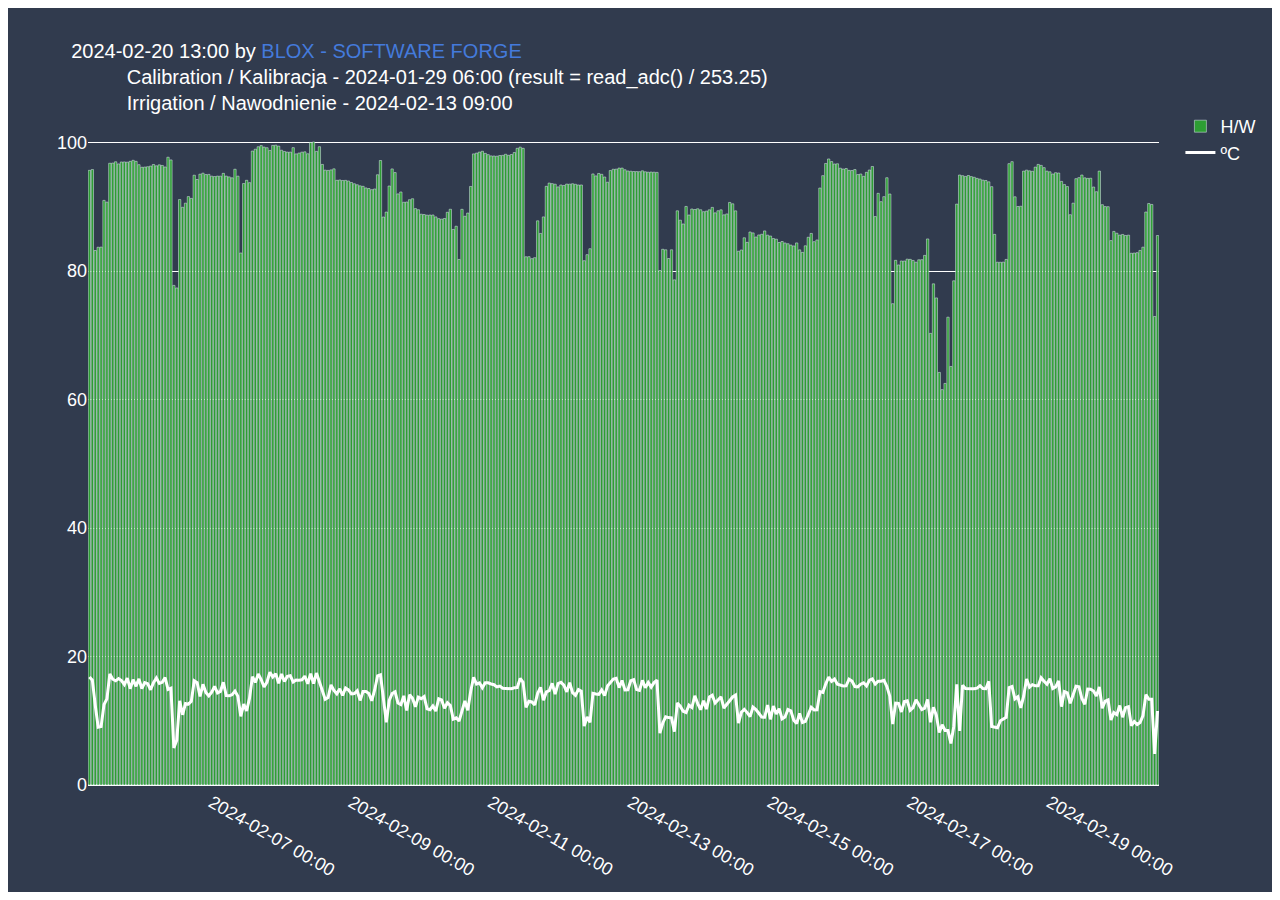
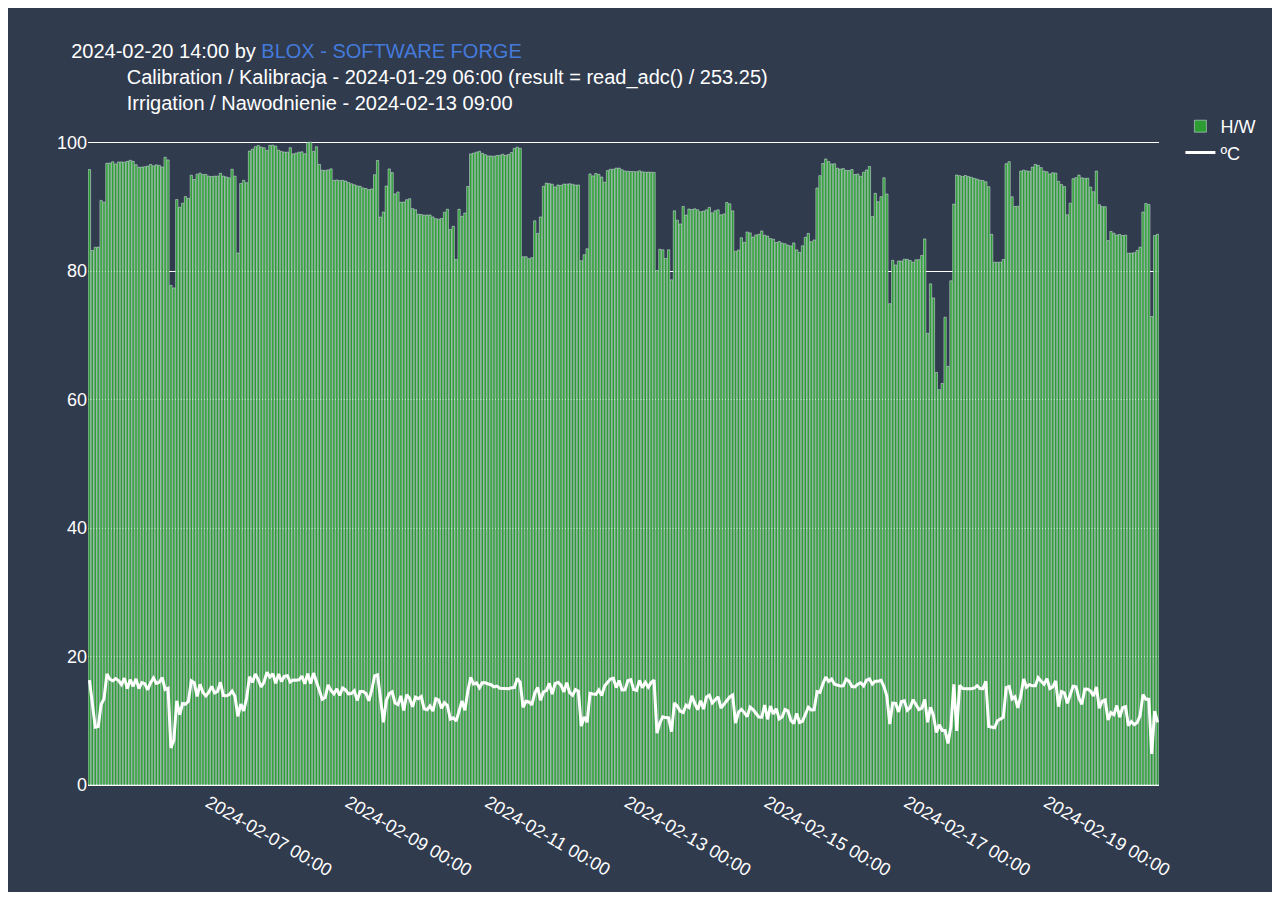
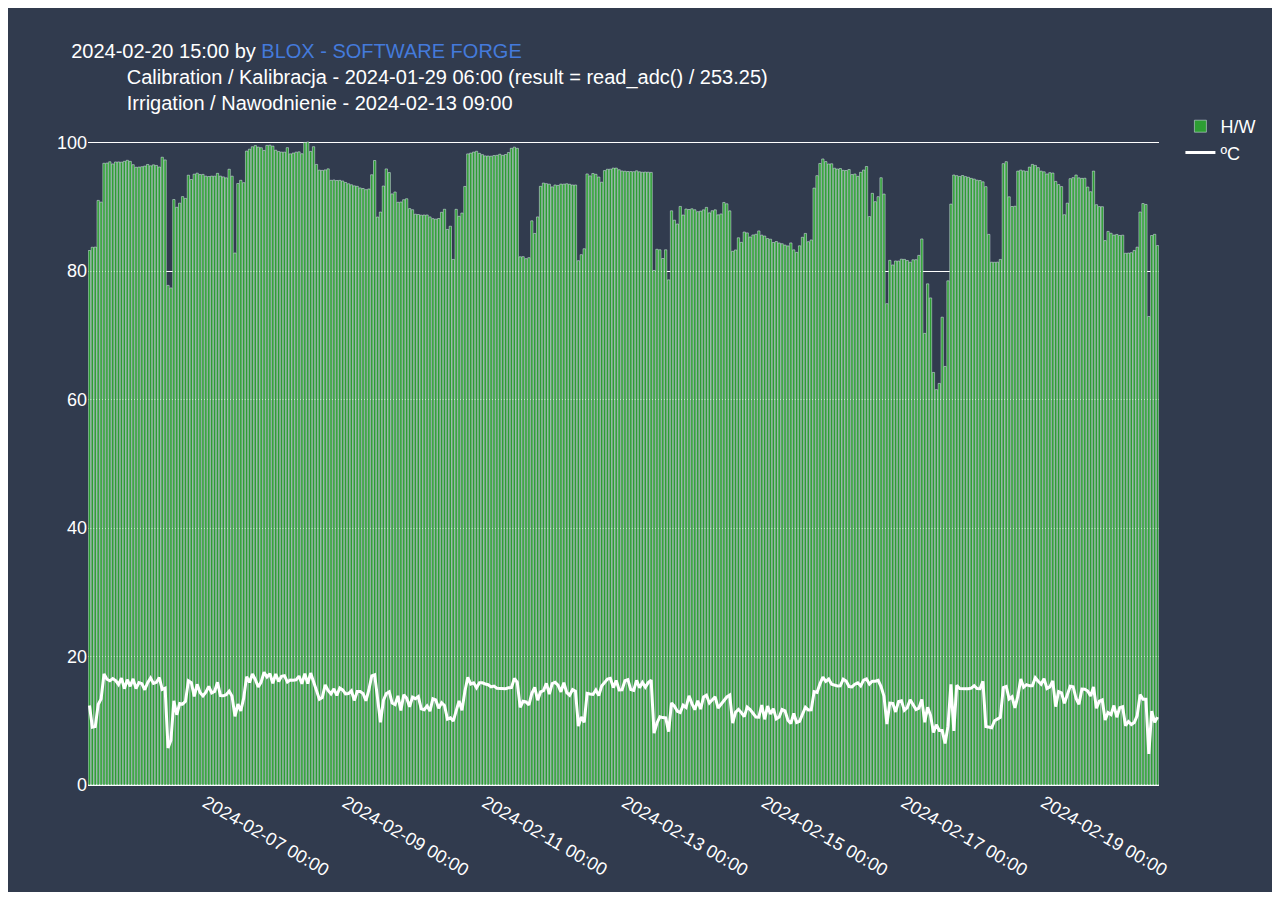
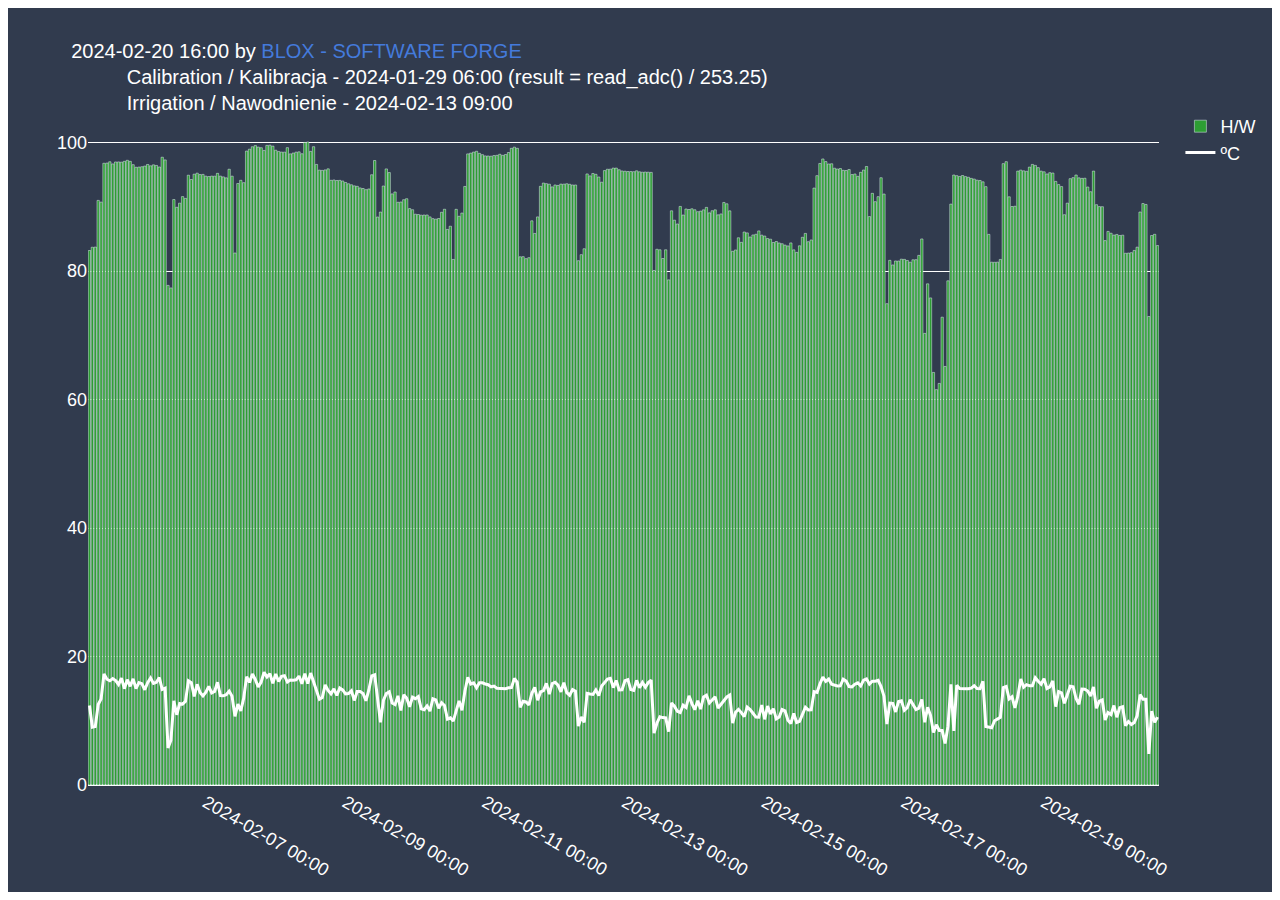
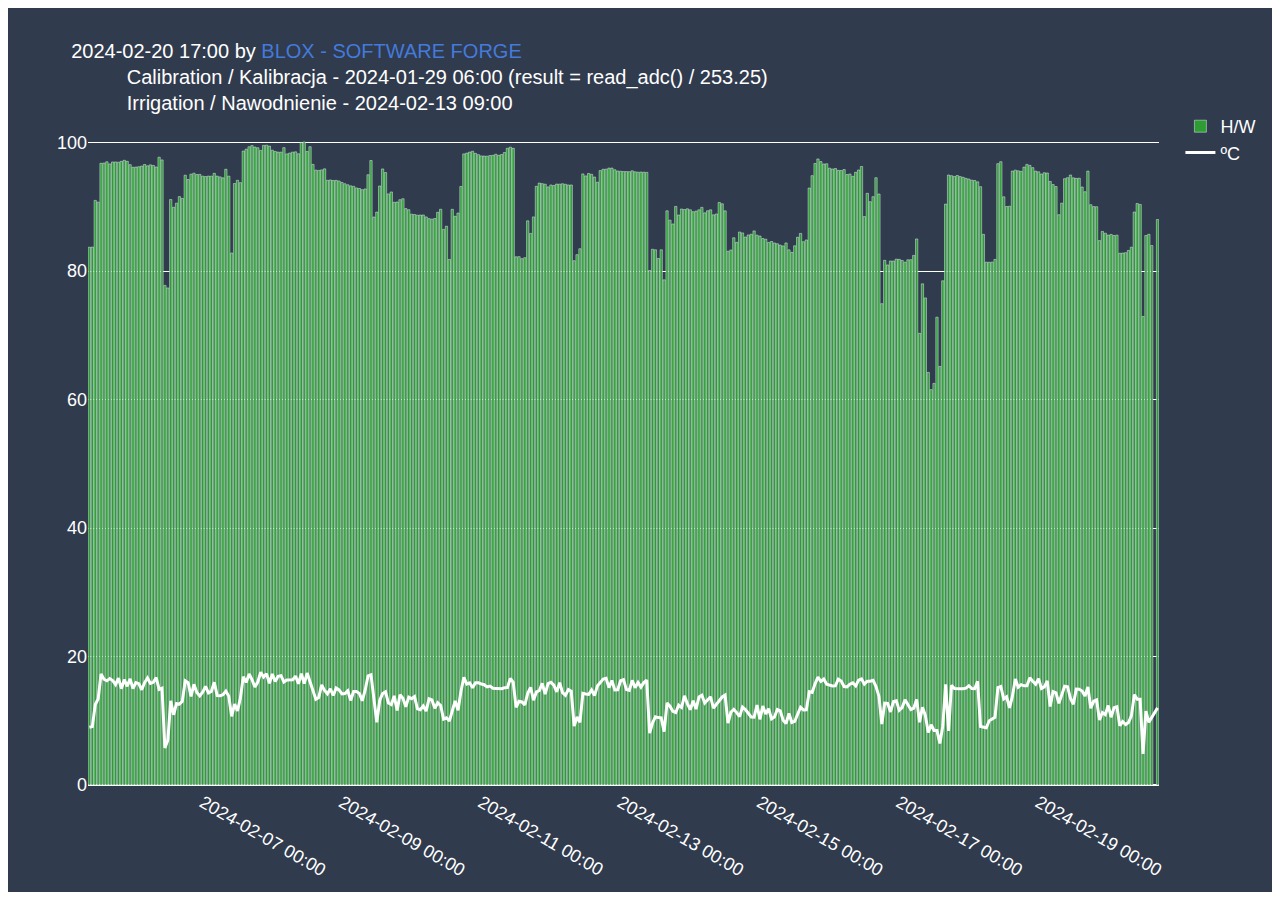
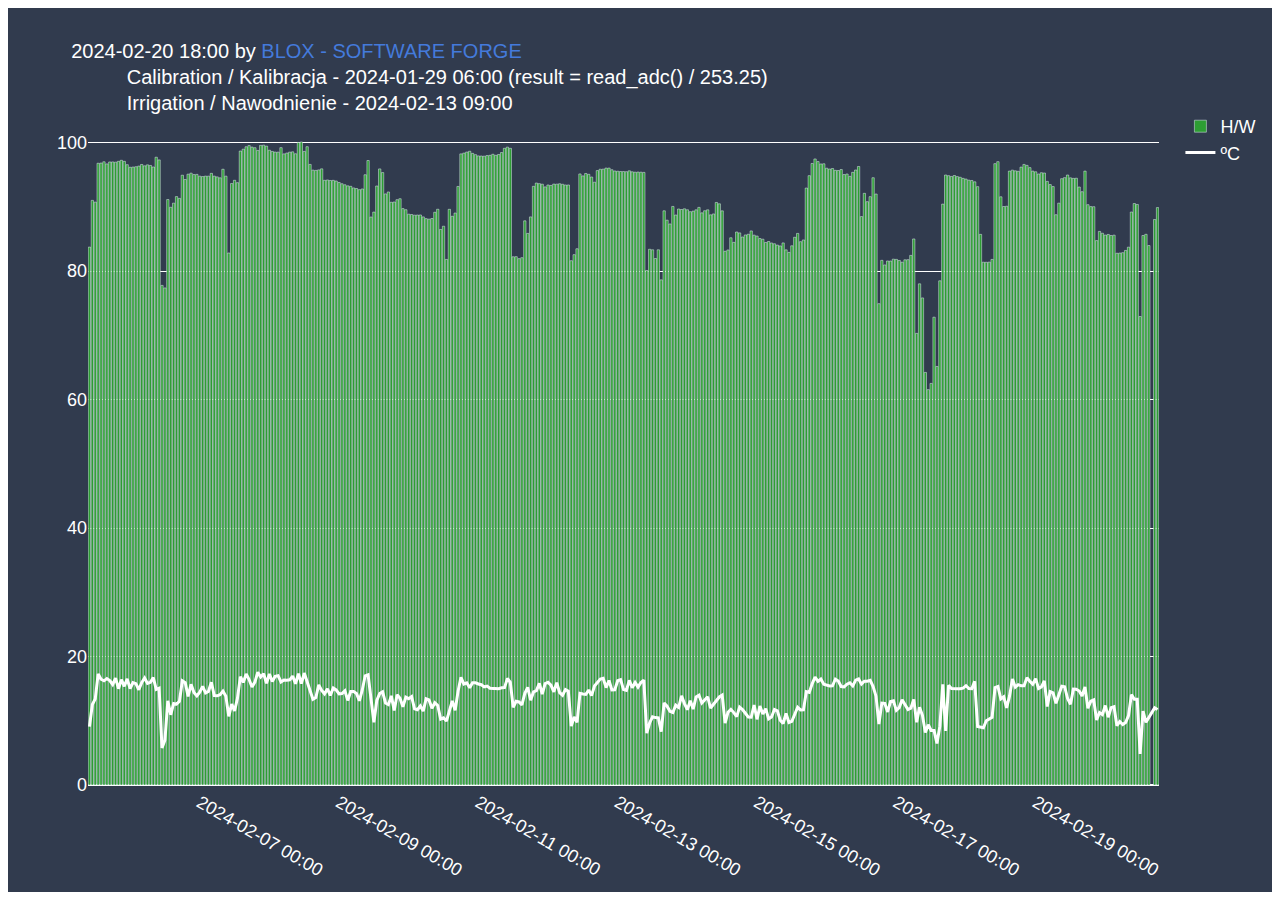
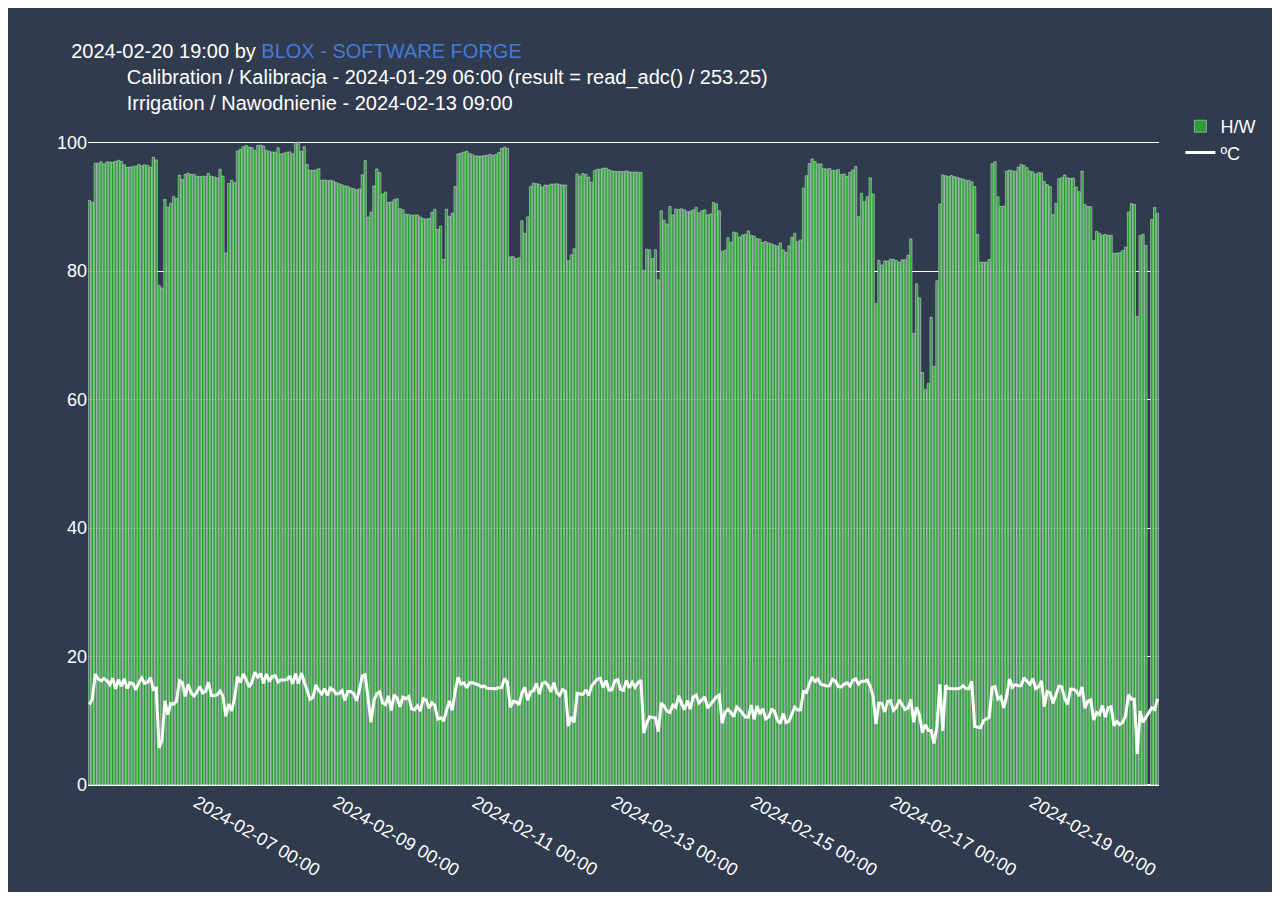
